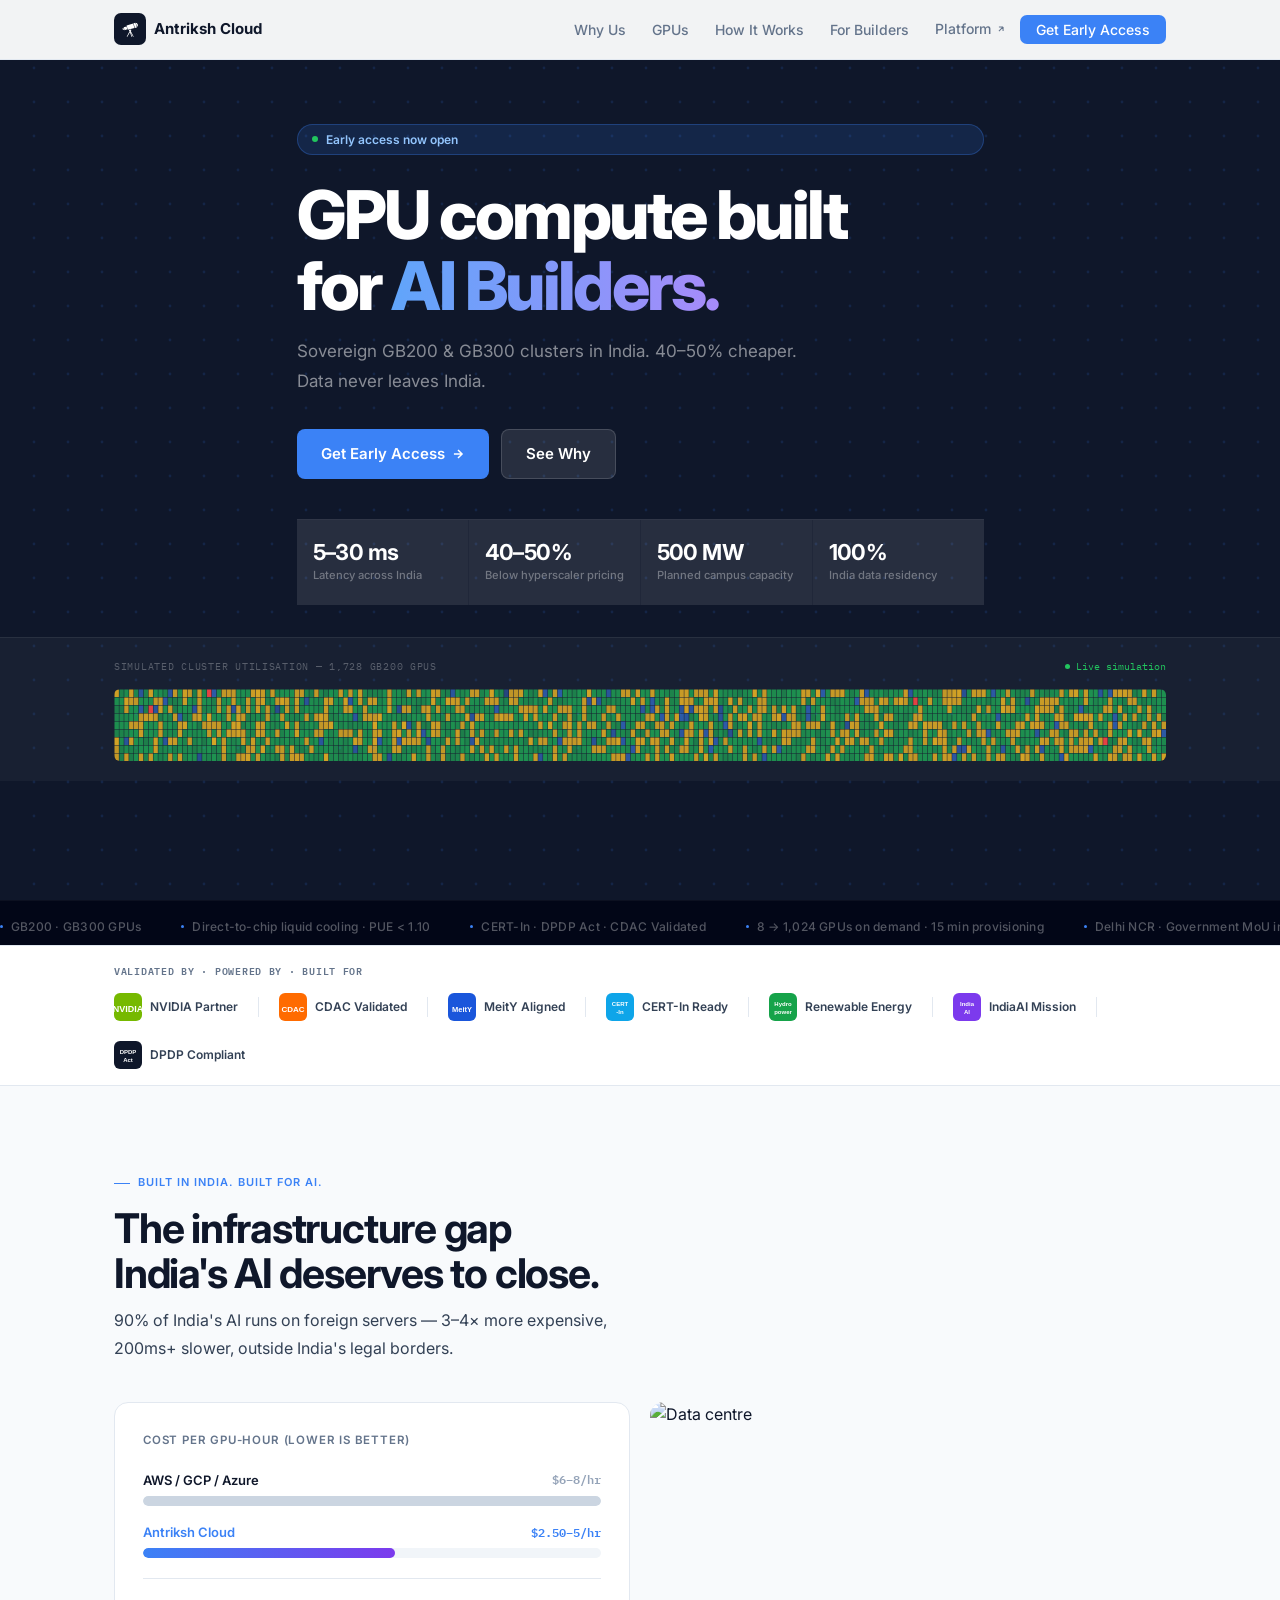
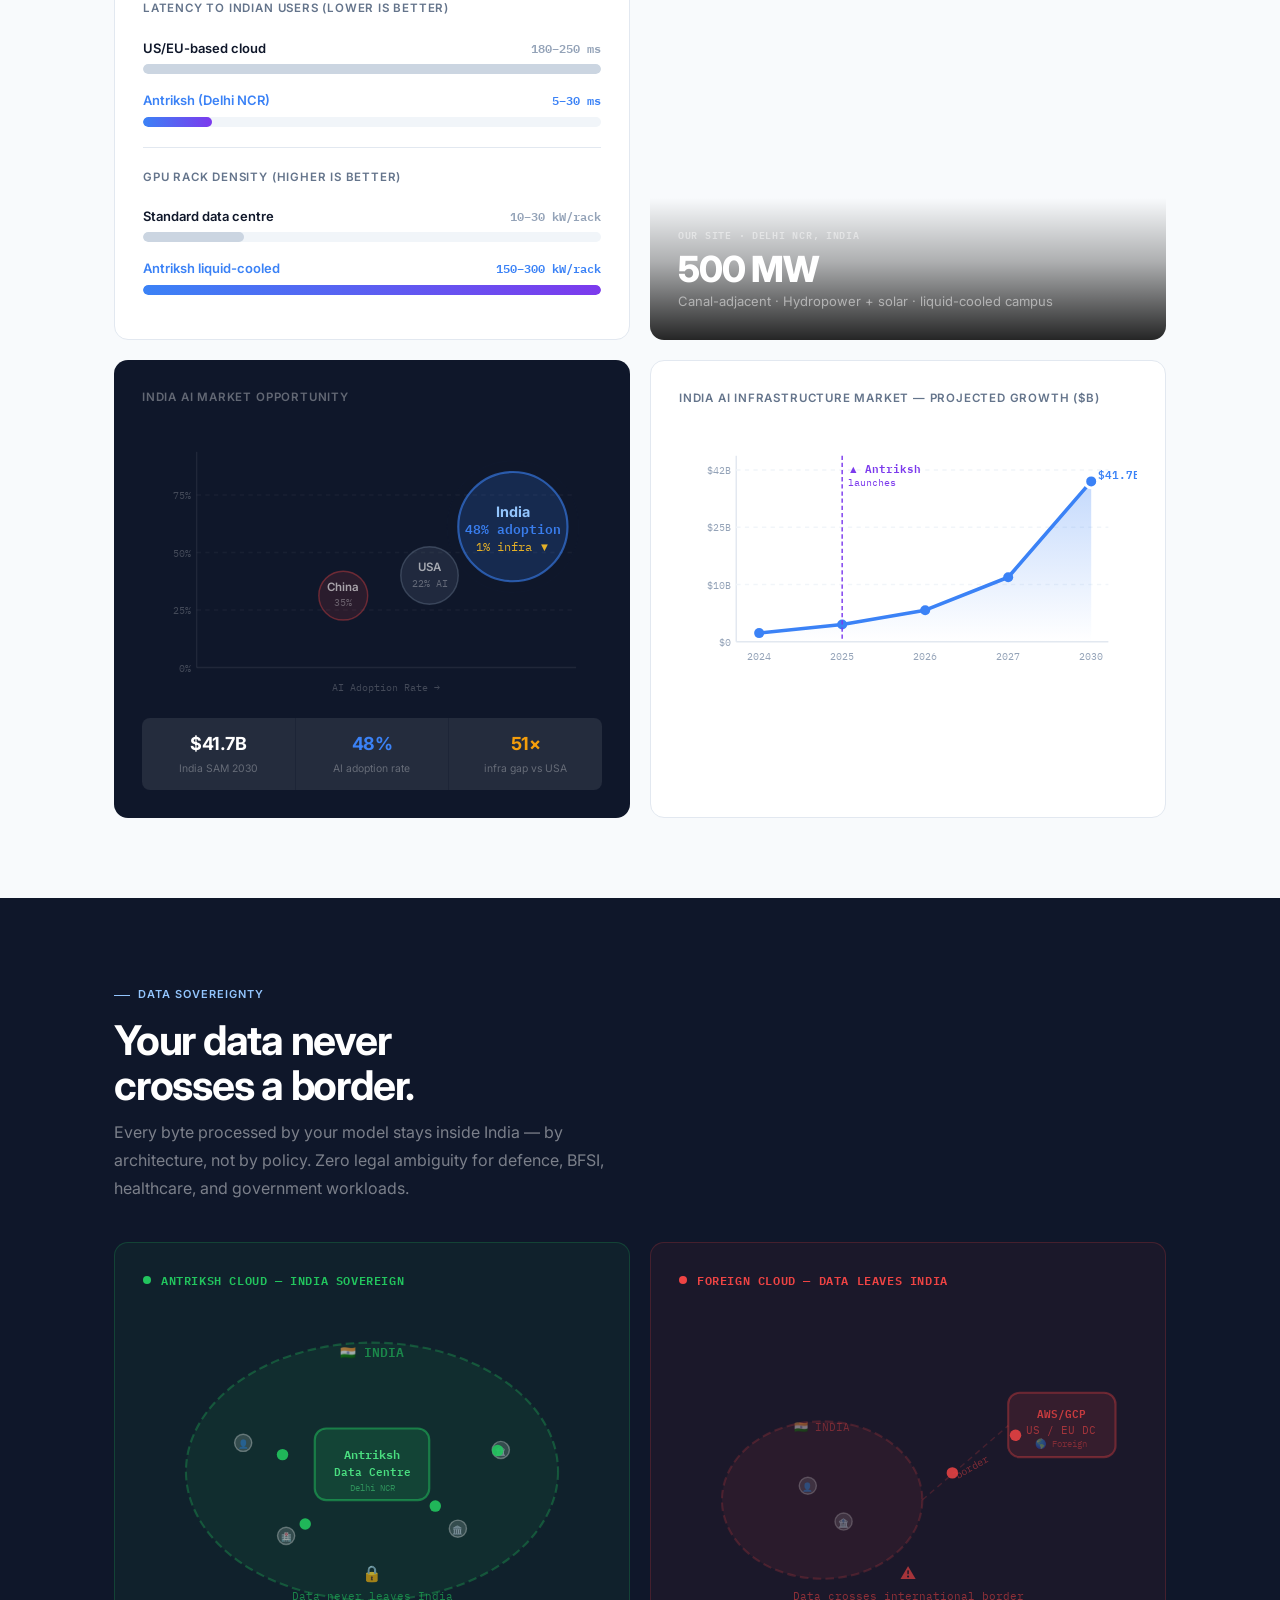
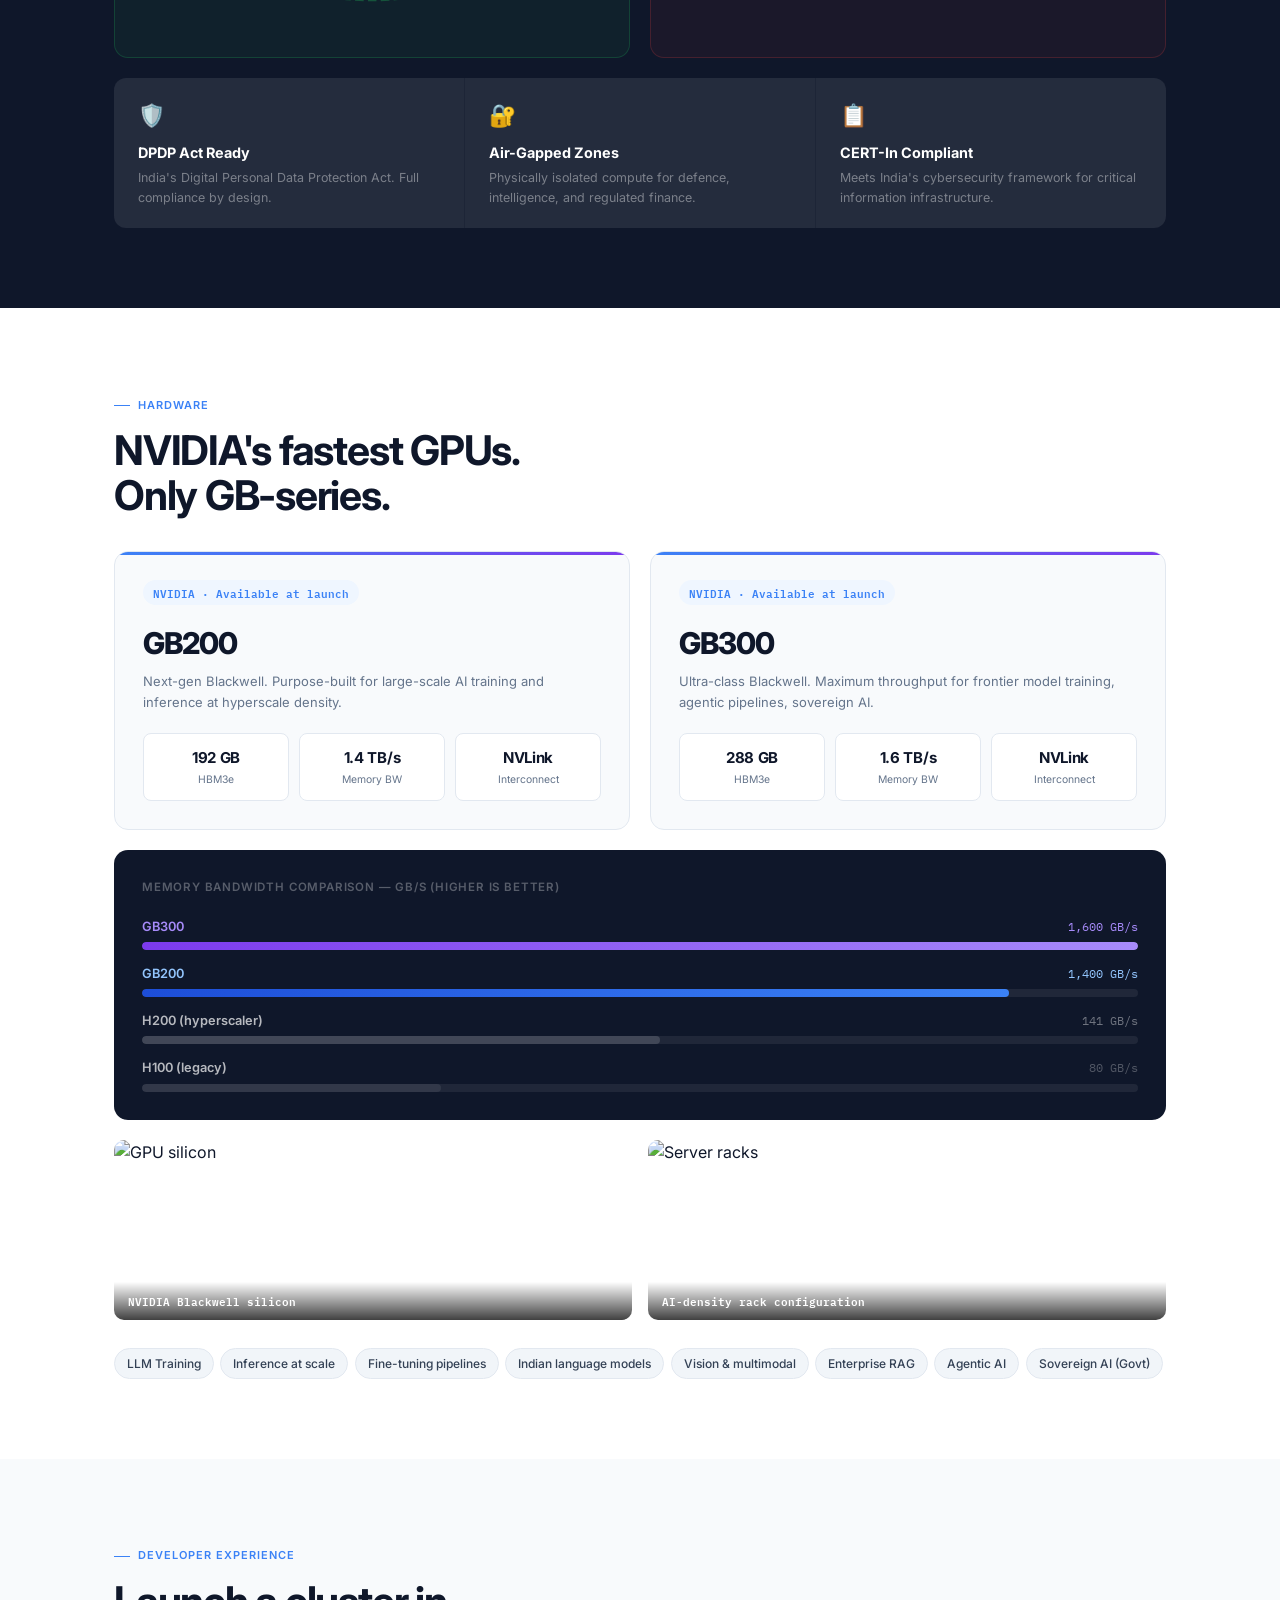
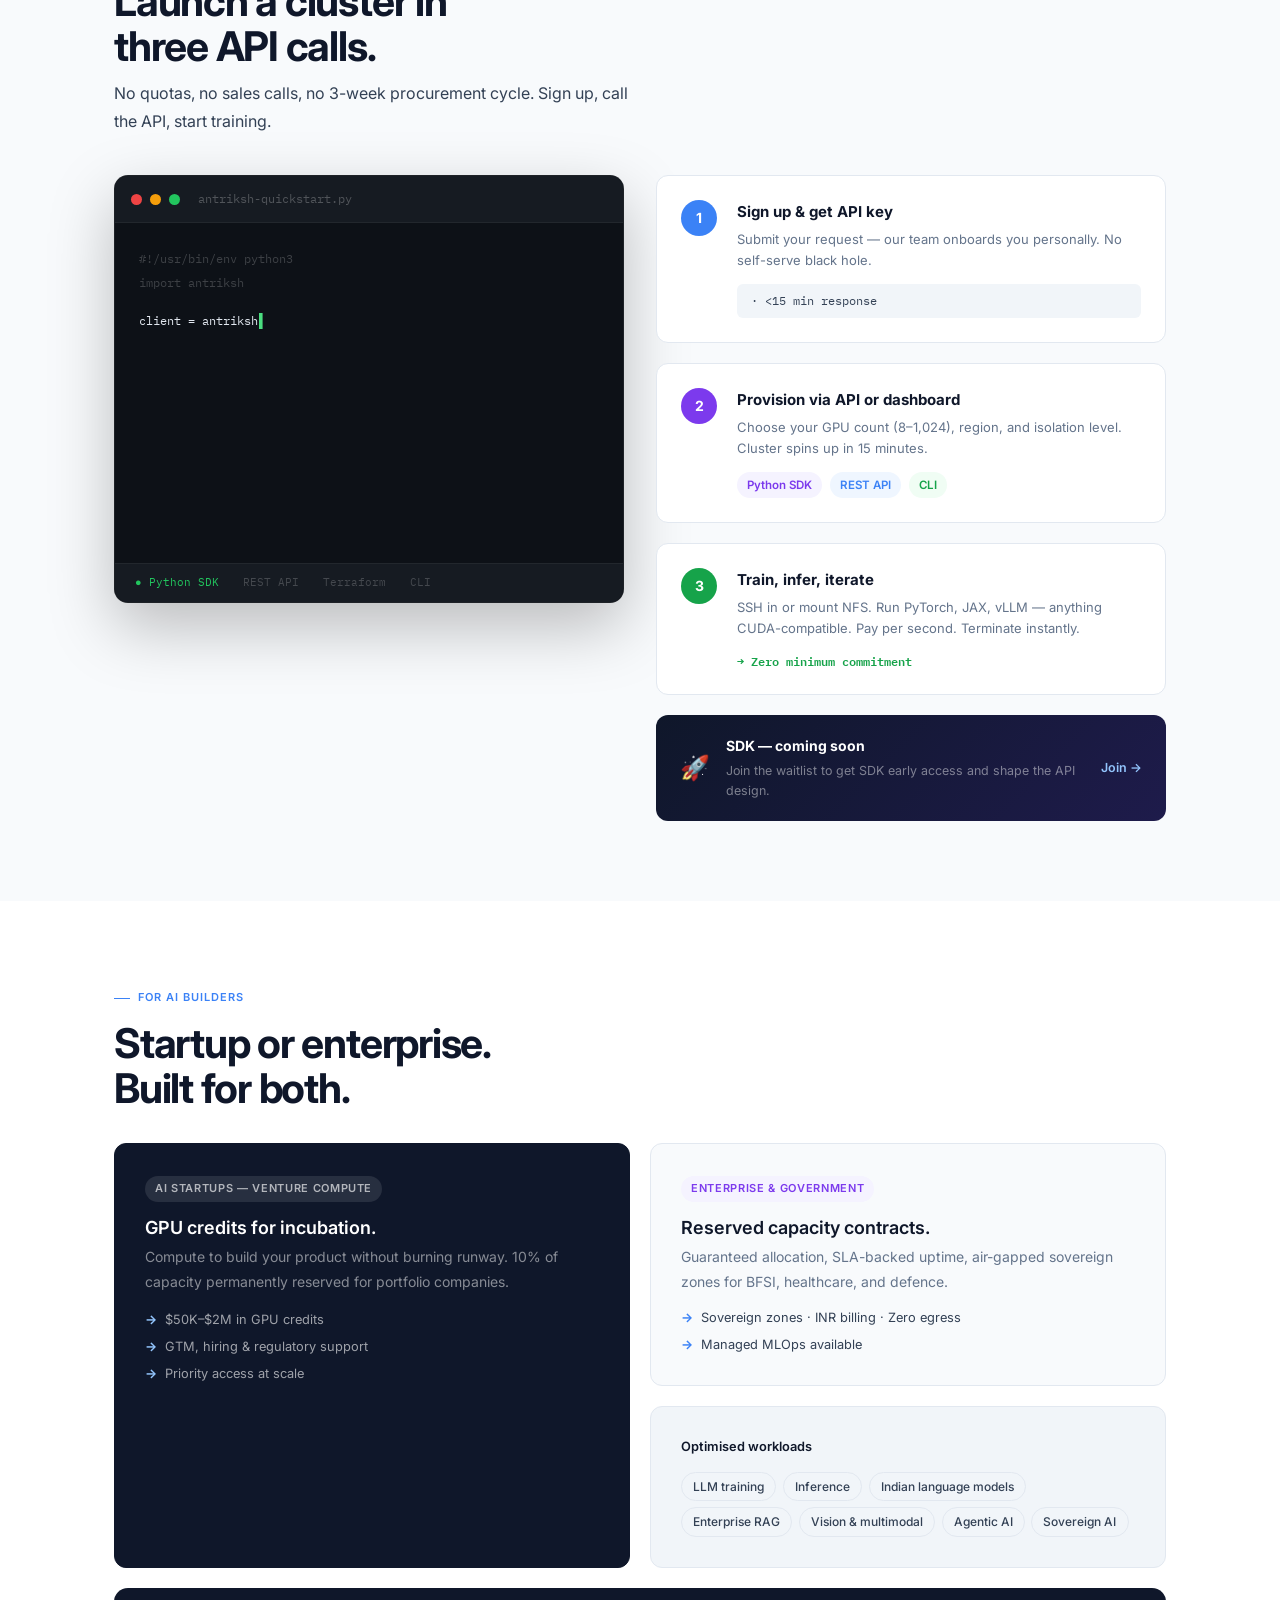
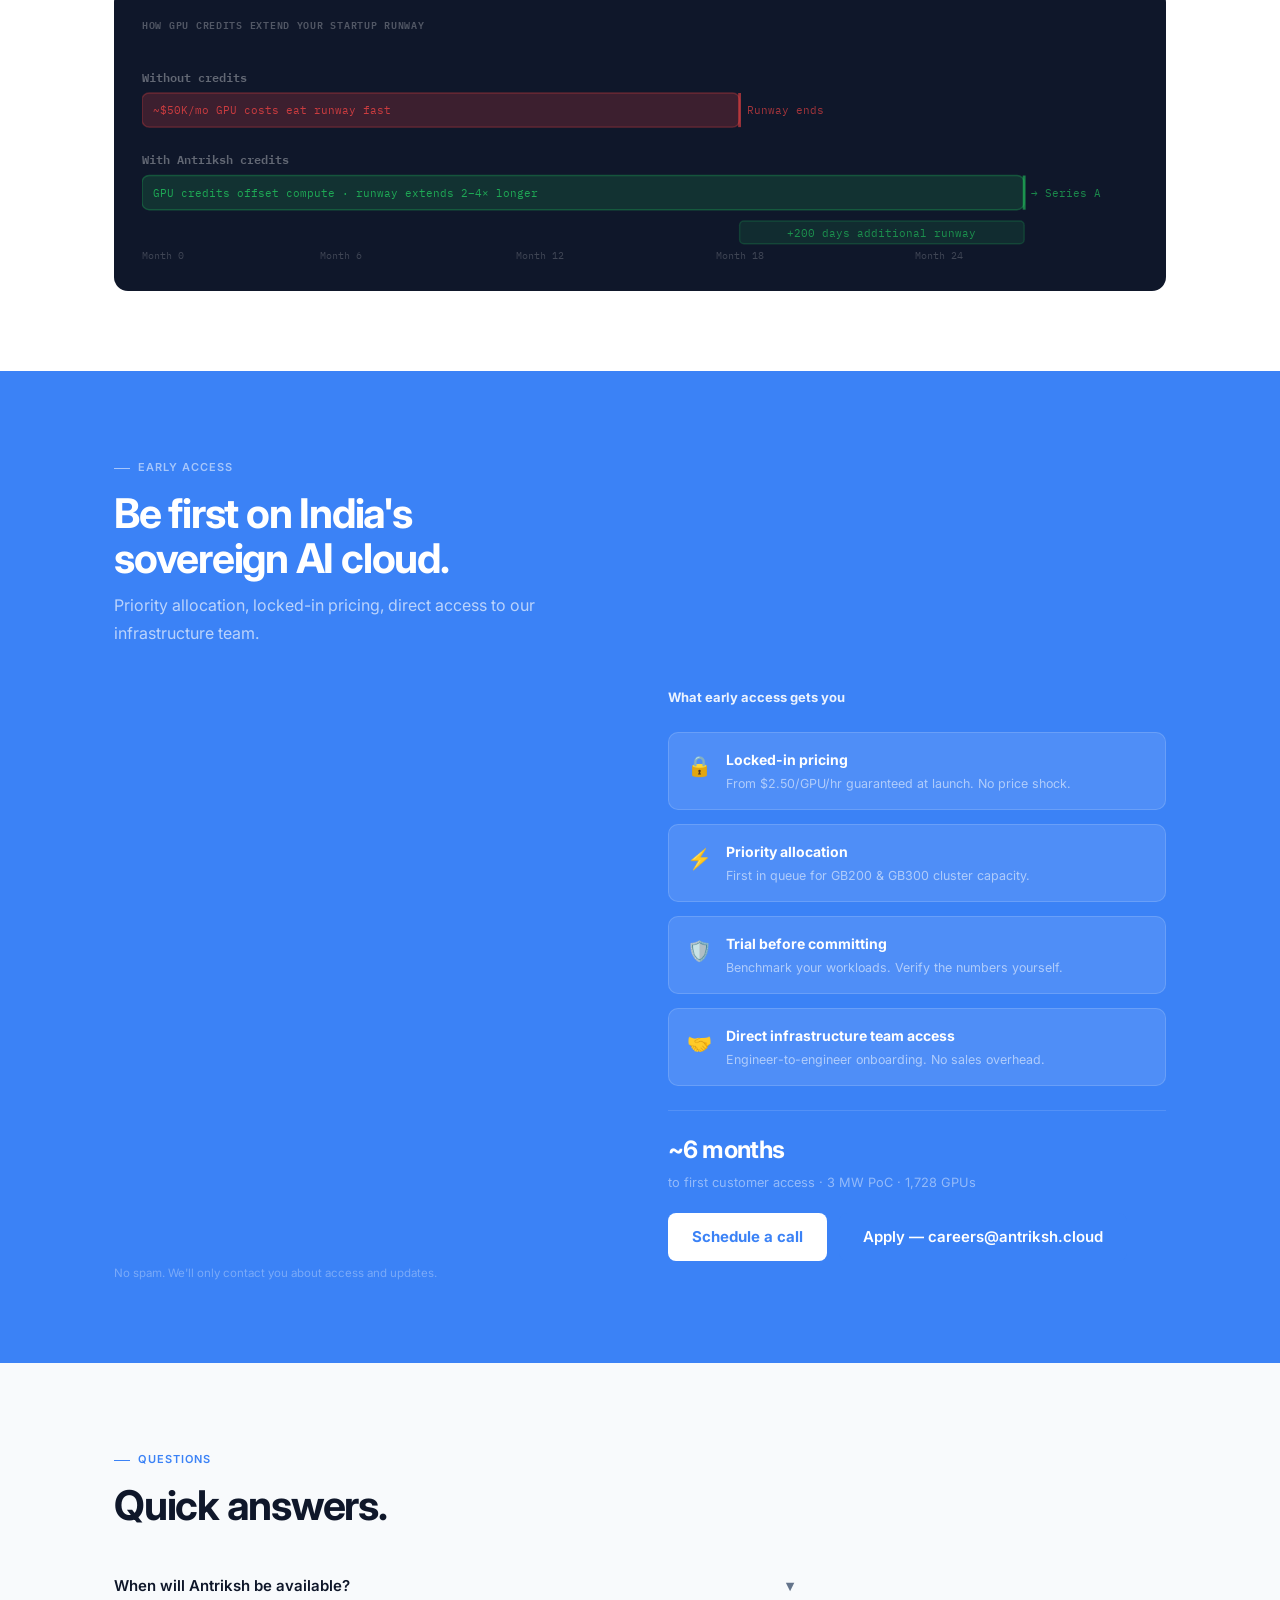
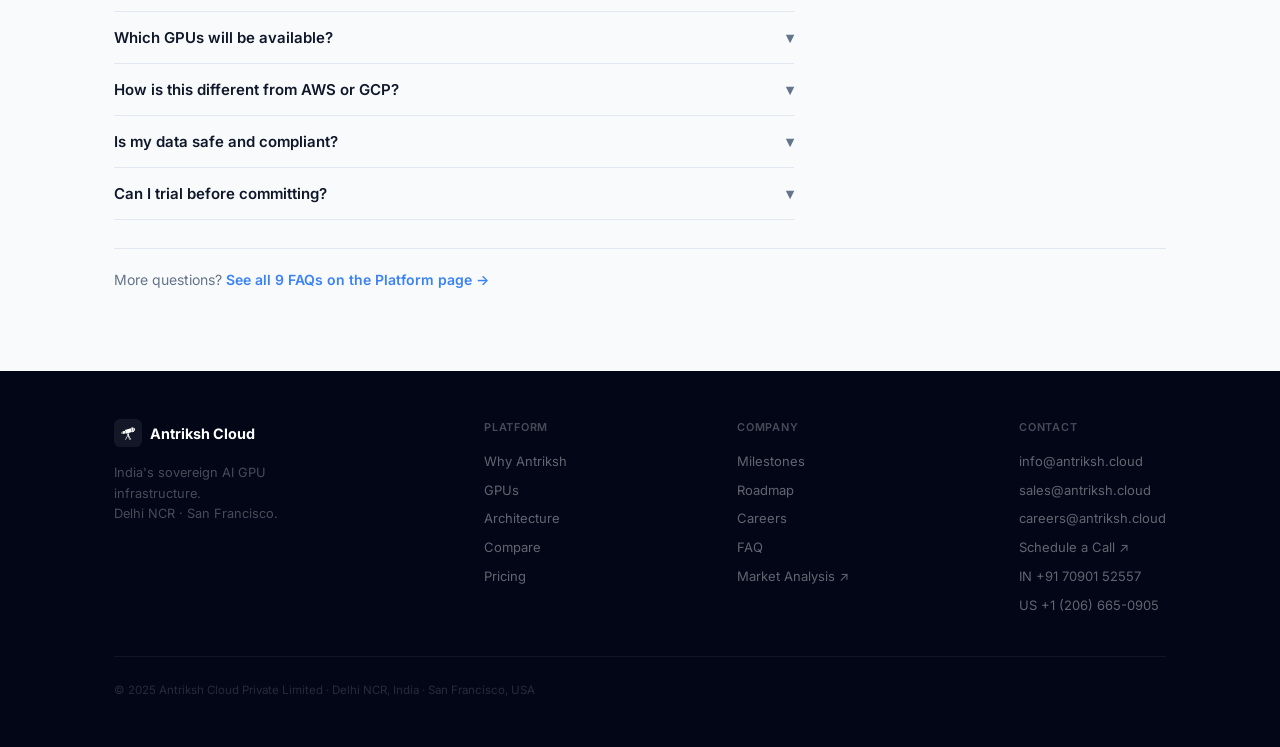
==== Dev/index.html @ 09e865b2 "Add files via upload" ====
<!DOCTYPE html>
<html lang="en">
<head>
  <meta charset="UTF-8">
  <meta name="viewport" content="width=device-width, initial-scale=1.0">
  <meta name="description" content="Sovereign GB200 & GB300 GPU clusters in India. 40–50% cheaper than AWS/GCP. Data never leaves India.">
  <title>Antriksh Cloud — GPU Compute for India's AI Builders</title>
  <link rel="preconnect" href="https://fonts.googleapis.com">
  <link rel="preconnect" href="https://fonts.gstatic.com" crossorigin>
  <link href="https://fonts.googleapis.com/css2?family=Inter:wght@300;400;500;600;700;800&family=IBM+Plex+Mono:wght@400;500;600&display=swap" rel="stylesheet">
  <link rel="stylesheet" href="styles.css">
</head>
<body>
<div id="cursor-glow"></div>
<!-- ══════════════════════════════
     NAV — HOMEPAGE
══════════════════════════════ -->
<nav id="nav">
  <div class="container">
    <a href="index.html" class="nav-logo">
      <div class="nav-mark">
        <svg width="18" height="18" viewBox="56 48 58 48" fill="white">
          <path d="M83.58 78.95v-.57l-1.06.32-1.03-3.41 6.86-2.08 1.03 3.41-1.63.5v2.02l9.28 17.65h-2.33l-7.16-13.33 4.36 13.33h-2.32l-4.76-14.44-8.27 14.44h-2.33L83.58 78.95z"/>
          <path d="M76.58 72.97l-9.23 2.69-2.69-9.29 9.23-2.69 2.69 9.29z"/>
          <path d="M63.96 68.88l1.56 5.4-3.17.93-1.56-5.4 3.17-.93z"/>
          <path d="M110.13 57.83c.96 3.3-.27 6.55-2.74 7.27l-3.45-11.94c2.47-.71 5.24 1.38 6.19 4.67z"/>
          <path d="M102.51 51.5l4.56 15.81-6.26 1.82-4.53-15.81 6.23-1.82z"/>
          <path d="M73.95 60.79l21.43-6.25 4.01 13.99-21.4 6.23-4.04-13.97z"/>
        </svg>
      </div>
      Antriksh Cloud
    </a>
    <ul class="nav-links" id="navLinks">
      <li><a href="#why">Why Us</a></li>
      <li><a href="#gpus">GPUs</a></li>
      <li><a href="#how">How It Works</a></li>
      <li><a href="#venture">For Builders</a></li>
      <li><a href="platform.html" style="display:flex;align-items:center;gap:.3rem">Platform <svg width="10" height="10" fill="none" stroke="currentColor" stroke-width="2.5" viewBox="0 0 24 24"><path d="M7 17L17 7M17 7H7M17 7v10"/></svg></a></li>
      <li><a href="#waitlist" class="nav-cta">Get Early Access</a></li>
    </ul>
    <button class="nav-btn" onclick="document.getElementById('navLinks').classList.toggle('open')" aria-label="Menu">
      <svg width="22" height="22" fill="none" stroke="currentColor" stroke-width="2" viewBox="0 0 24 24">
        <path d="M3 6h18M3 12h18M3 18h18"/>
      </svg>
    </button>
  </div>
</nav>

<!-- ══════════════════════════════
     HERO
══════════════════════════════ -->
<section id="hero">
  <canvas id="hero-canvas"></canvas>
  <div class="container">
    <div class="hero-content">
      <div class="hero-badge fade-up">
        <span class="hero-dot"></span>
        Early access now open
      </div>
      <h1 class="hero-h fade-up stagger-1">
        GPU compute built<br>for <span class="grad-shimmer">AI Builders.</span>
      </h1>
      <p class="hero-sub fade-up stagger-2">
        Sovereign GB200 &amp; GB300 clusters in India. 40–50% cheaper. Data never leaves India.
      </p>
      <div class="hero-actions fade-up stagger-3">
        <a href="#waitlist" class="btn btn-primary btn-magnetic">
          Get Early Access
          <svg width="14" height="14" fill="none" stroke="currentColor" stroke-width="2.5" viewBox="0 0 24 24"><path d="M5 12h14M12 5l7 7-7 7"/></svg>
        </a>
        <a href="#why" class="btn btn-ghost btn-magnetic">See Why</a>
      </div>
      <div class="hero-stats fade-up stagger-4">
        <div class="hstat">
          <div class="hstat-val"><span class="count-num" data-count="30" data-prefix="5–" data-suffix=" ms">5–30 ms</span></div>
          <div class="hstat-lbl">Latency across India</div>
        </div>
        <div class="hstat">
          <div class="hstat-val"><span class="count-num" data-count="50" data-prefix="40–" data-suffix="%">40–50%</span></div>
          <div class="hstat-lbl">Below hyperscaler pricing</div>
        </div>
        <div class="hstat">
          <div class="hstat-val"><span class="count-num" data-count="500" data-suffix=" MW">500 MW</span></div>
          <div class="hstat-lbl">Planned campus capacity</div>
        </div>
        <div class="hstat">
          <div class="hstat-val"><span class="count-num" data-count="100" data-suffix="%">100%</span></div>
          <div class="hstat-lbl">India data residency</div>
        </div>
      </div>
    </div>
  </div>

  <!-- GPU Utilisation Heatmap -->
  <div class="heatmap-wrap">
    <div class="container">
      <div class="hm-hdr">
        <span class="hm-title">Simulated cluster utilisation — 1,728 GB200 GPUs</span>
        <span class="hm-live"><span class="hm-dot"></span>Live simulation</span>
      </div>
      <canvas id="heatmap" height="72"></canvas>
    </div>
  </div>
</section>

<!-- ══════════════════════════════
     TICKER
══════════════════════════════ -->
<div class="ticker">
  <div class="ticker-track">
    <span class="t-item"><span class="t-dot"></span>GB200 · GB300 GPUs</span>
    <span class="t-item"><span class="t-dot"></span>Direct-to-chip liquid cooling · PUE &lt; 1.10</span>
    <span class="t-item"><span class="t-dot"></span>CERT-In · DPDP Act · CDAC Validated</span>
    <span class="t-item"><span class="t-dot"></span>8 → 1,024 GPUs on demand · 15 min provisioning</span>
    <span class="t-item"><span class="t-dot"></span>Delhi NCR · Government MoU in final stages</span>
    <span class="t-item"><span class="t-dot"></span>From $2.50 / GPU / hr · INR billing · Zero egress</span>
    <span class="t-item"><span class="t-dot"></span>500 MW phased build · 288,000 GPUs at scale</span>
    <!-- Duplicate for seamless loop -->
    <span class="t-item"><span class="t-dot"></span>GB200 · GB300 GPUs</span>
    <span class="t-item"><span class="t-dot"></span>Direct-to-chip liquid cooling · PUE &lt; 1.10</span>
    <span class="t-item"><span class="t-dot"></span>CERT-In · DPDP Act · CDAC Validated</span>
    <span class="t-item"><span class="t-dot"></span>8 → 1,024 GPUs on demand · 15 min provisioning</span>
    <span class="t-item"><span class="t-dot"></span>Delhi NCR · Government MoU in final stages</span>
    <span class="t-item"><span class="t-dot"></span>From $2.50 / GPU / hr · INR billing · Zero egress</span>
    <span class="t-item"><span class="t-dot"></span>500 MW phased build · 288,000 GPUs at scale</span>
  </div>
</div>

<!-- ══════════════════════════════
     PARTNER / CREDENTIAL STRIP
══════════════════════════════ -->
<div class="partner-strip">
  <div class="container">
    <div class="ps-label">Validated by · Powered by · Built for</div>
    <div class="ps-logos">
      <div class="ps-logo">
        <svg width="28" height="28" viewBox="0 0 28 28" fill="none"><rect width="28" height="28" rx="6" fill="#76b900"/><text x="14" y="19" fill="white" font-size="9" font-family="Arial" font-weight="900" text-anchor="middle">NVIDIA</text></svg>
        <span>NVIDIA Partner</span>
      </div>
      <div class="ps-sep"></div>
      <div class="ps-logo">
        <svg width="28" height="28" viewBox="0 0 28 28" fill="none"><rect width="28" height="28" rx="6" fill="#FF6B00"/><text x="14" y="19" fill="white" font-size="8" font-family="Arial" font-weight="900" text-anchor="middle">CDAC</text></svg>
        <span>CDAC Validated</span>
      </div>
      <div class="ps-sep"></div>
      <div class="ps-logo">
        <svg width="28" height="28" viewBox="0 0 28 28" fill="none"><rect width="28" height="28" rx="6" fill="#1a56db"/><text x="14" y="19" fill="white" font-size="7.5" font-family="Arial" font-weight="900" text-anchor="middle">MeitY</text></svg>
        <span>MeitY Aligned</span>
      </div>
      <div class="ps-sep"></div>
      <div class="ps-logo">
        <svg width="28" height="28" viewBox="0 0 28 28" fill="none"><rect width="28" height="28" rx="6" fill="#0ea5e9"/><text x="14" y="13" fill="white" font-size="6" font-family="Arial" font-weight="700" text-anchor="middle">CERT</text><text x="14" y="21" fill="white" font-size="6" font-family="Arial" font-weight="700" text-anchor="middle">-In</text></svg>
        <span>CERT-In Ready</span>
      </div>
      <div class="ps-sep"></div>
      <div class="ps-logo">
        <svg width="28" height="28" viewBox="0 0 28 28" fill="none"><rect width="28" height="28" rx="6" fill="#16a34a"/><text x="14" y="13" fill="white" font-size="6" font-family="Arial" font-weight="700" text-anchor="middle">Hydro</text><text x="14" y="21" fill="white" font-size="6" font-family="Arial" font-weight="700" text-anchor="middle">power</text></svg>
        <span>Renewable Energy</span>
      </div>
      <div class="ps-sep"></div>
      <div class="ps-logo">
        <svg width="28" height="28" viewBox="0 0 28 28" fill="none"><rect width="28" height="28" rx="6" fill="#7c3aed"/><text x="14" y="13" fill="white" font-size="6" font-family="Arial" font-weight="700" text-anchor="middle">India</text><text x="14" y="21" fill="white" font-size="6" font-family="Arial" font-weight="700" text-anchor="middle">AI</text></svg>
        <span>IndiaAI Mission</span>
      </div>
      <div class="ps-sep"></div>
      <div class="ps-logo">
        <svg width="28" height="28" viewBox="0 0 28 28" fill="none"><rect width="28" height="28" rx="6" fill="#0f172a"/><text x="14" y="13" fill="white" font-size="6" font-family="Arial" font-weight="700" text-anchor="middle">DPDP</text><text x="14" y="21" fill="white" font-size="6" font-family="Arial" font-weight="700" text-anchor="middle">Act</text></svg>
        <span>DPDP Compliant</span>
      </div>
    </div>
  </div>
</div>

<!-- ══════════════════════════════
     WHY ANTRIKSH
     Infographics: bar chart · photo · bubble chart · line chart
══════════════════════════════ -->
<section id="why">
  <div class="container">
    <div class="lbl fade-up">Built in India. Built for AI.</div>
    <h2 class="fade-up">The infrastructure gap<br>India's AI deserves to close.</h2>
    <p class="fade-up stagger-1" style="max-width:520px;margin-top:.625rem">
      90% of India's AI runs on foreign servers — 3–4× more expensive, 200ms+ slower, outside India's legal borders.
    </p>

    <div class="why-grid">

      <!-- ① Bar chart: Cost / Latency / Density -->
      <div class="chart-card fade-up">
        <div class="chart-title">Cost per GPU-hour (lower is better)</div>
        <div class="bar-row">
          <div class="bar-label">
            <span class="bar-name">AWS / GCP / Azure</span>
            <span class="bar-val" style="color:#94a3b8">$6–8/hr</span>
          </div>
          <div class="bar-track"><div class="bar-fill hyp" data-w="100%"></div></div>
        </div>
        <div class="bar-row">
          <div class="bar-label">
            <span class="bar-name" style="color:var(--blue)">Antriksh Cloud</span>
            <span class="bar-val" style="color:var(--blue)">$2.50–5/hr</span>
          </div>
          <div class="bar-track"><div class="bar-fill ant" data-w="55%"></div></div>
        </div>
        <div class="div"></div>
        <div class="chart-title">Latency to Indian users (lower is better)</div>
        <div class="bar-row">
          <div class="bar-label">
            <span class="bar-name">US/EU-based cloud</span>
            <span class="bar-val" style="color:#94a3b8">180–250 ms</span>
          </div>
          <div class="bar-track"><div class="bar-fill hyp" data-w="100%"></div></div>
        </div>
        <div class="bar-row">
          <div class="bar-label">
            <span class="bar-name" style="color:var(--blue)">Antriksh (Delhi NCR)</span>
            <span class="bar-val" style="color:var(--blue)">5–30 ms</span>
          </div>
          <div class="bar-track"><div class="bar-fill ant" data-w="15%"></div></div>
        </div>
        <div class="div"></div>
        <div class="chart-title">GPU rack density (higher is better)</div>
        <div class="bar-row">
          <div class="bar-label">
            <span class="bar-name">Standard data centre</span>
            <span class="bar-val" style="color:#94a3b8">10–30 kW/rack</span>
          </div>
          <div class="bar-track"><div class="bar-fill hyp" data-w="22%"></div></div>
        </div>
        <div class="bar-row">
          <div class="bar-label">
            <span class="bar-name" style="color:var(--blue)">Antriksh liquid-cooled</span>
            <span class="bar-val" style="color:var(--blue)">150–300 kW/rack</span>
          </div>
          <div class="bar-track"><div class="bar-fill ant" data-w="100%"></div></div>
        </div>
      </div>

      <!-- ② DC photo card -->
      <div class="photo-card fade-up stagger-1">
        <img src="https://images.unsplash.com/photo-1558494949-ef010cbdcc31?w=900&q=80&auto=format&fit=crop" alt="Data centre" loading="lazy">
        <div class="photo-overlay">
          <div class="photo-tag">Our site · Delhi NCR, India</div>
          <div class="photo-bignum">500 MW</div>
          <div class="photo-sub">Canal-adjacent · Hydropower + solar · liquid-cooled campus</div>
        </div>
      </div>

      <!-- ③ Market Opportunity Bubble Chart -->
      <div class="bubble-card fade-up">
        <div class="bubble-title">India AI Market Opportunity</div>
        <svg viewBox="0 0 320 195" xmlns="http://www.w3.org/2000/svg" style="width:100%;display:block">
          <!-- Grid lines -->
          <line x1="38" y1="18"  x2="38"  y2="168" stroke="rgba(255,255,255,.07)" stroke-width="1"/>
          <line x1="38" y1="168" x2="302" y2="168" stroke="rgba(255,255,255,.07)" stroke-width="1"/>
          <line x1="38" y1="128" x2="302" y2="128" stroke="rgba(255,255,255,.04)" stroke-width="1" stroke-dasharray="3 3"/>
          <line x1="38" y1="88"  x2="302" y2="88"  stroke="rgba(255,255,255,.04)" stroke-width="1" stroke-dasharray="3 3"/>
          <line x1="38" y1="48"  x2="302" y2="48"  stroke="rgba(255,255,255,.04)" stroke-width="1" stroke-dasharray="3 3"/>
          <!-- Y labels -->
          <text x="34" y="171" fill="rgba(255,255,255,.22)" font-size="7" font-family="IBM Plex Mono" text-anchor="end">0%</text>
          <text x="34" y="131" fill="rgba(255,255,255,.22)" font-size="7" font-family="IBM Plex Mono" text-anchor="end">25%</text>
          <text x="34" y="91"  fill="rgba(255,255,255,.22)" font-size="7" font-family="IBM Plex Mono" text-anchor="end">50%</text>
          <text x="34" y="51"  fill="rgba(255,255,255,.22)" font-size="7" font-family="IBM Plex Mono" text-anchor="end">75%</text>
          <text x="170" y="184" fill="rgba(255,255,255,.22)" font-size="7" font-family="IBM Plex Mono" text-anchor="middle">AI Adoption Rate →</text>
          <!-- USA bubble -->
          <circle cx="200" cy="104" r="20" fill="rgba(100,116,139,.2)" stroke="rgba(100,116,139,.45)" stroke-width="1"/>
          <text x="200" y="101" fill="rgba(255,255,255,.6)"  font-size="8" font-family="Inter" font-weight="600" text-anchor="middle">USA</text>
          <text x="200" y="112" fill="rgba(255,255,255,.3)"  font-size="7" font-family="IBM Plex Mono" text-anchor="middle">22% AI</text>
          <!-- China bubble -->
          <circle cx="140" cy="118" r="17" fill="rgba(239,68,68,.12)" stroke="rgba(239,68,68,.38)" stroke-width="1"/>
          <text x="140" y="115" fill="rgba(255,255,255,.6)"  font-size="8" font-family="Inter" font-weight="600" text-anchor="middle">China</text>
          <text x="140" y="125" fill="rgba(255,255,255,.3)"  font-size="7" font-family="IBM Plex Mono" text-anchor="middle">35%</text>
          <!-- India bubble — pulsing -->
          <circle cx="258" cy="70" r="38" fill="rgba(59,130,246,.18)" stroke="rgba(59,130,246,.6)" stroke-width="1.5"/>
          <circle cx="258" cy="70" r="38" fill="none" stroke="rgba(59,130,246,.25)" stroke-width="1">
            <animate attributeName="r" values="38;46;38" dur="3s" repeatCount="indefinite"/>
            <animate attributeName="opacity" values="1;0;1" dur="3s" repeatCount="indefinite"/>
          </circle>
          <text x="258" y="63" fill="#93c5fd" font-size="10" font-family="Inter" font-weight="700" text-anchor="middle">India</text>
          <text x="258" y="75" fill="rgba(59,130,246,.95)" font-size="9" font-family="IBM Plex Mono" font-weight="600" text-anchor="middle">48% adoption</text>
          <text x="258" y="87" fill="rgba(251,191,36,.9)"  font-size="8" font-family="IBM Plex Mono" text-anchor="middle">1% infra ▼</text>
        </svg>
        <!-- Stat pills -->
        <div style="display:grid;grid-template-columns:1fr 1fr 1fr;gap:1px;background:rgba(255,255,255,.06);border-radius:8px;overflow:hidden;margin-top:.75rem">
          <div style="padding:.75rem;background:rgba(255,255,255,.03);text-align:center">
            <div style="font-size:1.125rem;font-weight:700;color:#fff;letter-spacing:-0.02em">$41.7B</div>
            <div style="font-size:.65rem;color:rgba(255,255,255,.3);margin-top:.1rem">India SAM 2030</div>
          </div>
          <div style="padding:.75rem;background:rgba(255,255,255,.03);text-align:center">
            <div style="font-size:1.125rem;font-weight:700;color:#3b82f6;letter-spacing:-0.02em">48%</div>
            <div style="font-size:.65rem;color:rgba(255,255,255,.3);margin-top:.1rem">AI adoption rate</div>
          </div>
          <div style="padding:.75rem;background:rgba(255,255,255,.03);text-align:center">
            <div style="font-size:1.125rem;font-weight:700;color:#f59e0b;letter-spacing:-0.02em">51×</div>
            <div style="font-size:.65rem;color:rgba(255,255,255,.3);margin-top:.1rem">infra gap vs USA</div>
          </div>
        </div>
      </div>

      <!-- ④ India AI market growth line chart -->
      <div class="chart-card fade-up stagger-1">
        <div class="chart-title">India AI infrastructure market — projected growth ($B)</div>
        <svg viewBox="0 0 320 180" xmlns="http://www.w3.org/2000/svg" style="width:100%;display:block">
          <defs>
            <linearGradient id="line-area" x1="0%" y1="0%" x2="0%" y2="100%">
              <stop offset="0%"   stop-color="#3b82f6" stop-opacity=".3"/>
              <stop offset="100%" stop-color="#3b82f6" stop-opacity="0"/>
            </linearGradient>
          </defs>
          <line x1="40" y1="20"  x2="40"  y2="150" stroke="#e2e8f0" stroke-width="1"/>
          <line x1="40" y1="150" x2="300" y2="150" stroke="#e2e8f0" stroke-width="1"/>
          <line x1="40" y1="110" x2="300" y2="110" stroke="#f1f5f9" stroke-width="1" stroke-dasharray="3 3"/>
          <line x1="40" y1="70"  x2="300" y2="70"  stroke="#f1f5f9" stroke-width="1" stroke-dasharray="3 3"/>
          <line x1="40" y1="30"  x2="300" y2="30"  stroke="#f1f5f9" stroke-width="1" stroke-dasharray="3 3"/>
          <!-- Y labels -->
          <text x="36" y="153" fill="#94a3b8" font-size="7" font-family="IBM Plex Mono" text-anchor="end">$0</text>
          <text x="36" y="113" fill="#94a3b8" font-size="7" font-family="IBM Plex Mono" text-anchor="end">$10B</text>
          <text x="36" y="73"  fill="#94a3b8" font-size="7" font-family="IBM Plex Mono" text-anchor="end">$25B</text>
          <text x="36" y="33"  fill="#94a3b8" font-size="7" font-family="IBM Plex Mono" text-anchor="end">$42B</text>
          <!-- X labels -->
          <text x="56"  y="163" fill="#94a3b8" font-size="7" font-family="IBM Plex Mono" text-anchor="middle">2024</text>
          <text x="114" y="163" fill="#94a3b8" font-size="7" font-family="IBM Plex Mono" text-anchor="middle">2025</text>
          <text x="172" y="163" fill="#94a3b8" font-size="7" font-family="IBM Plex Mono" text-anchor="middle">2026</text>
          <text x="230" y="163" fill="#94a3b8" font-size="7" font-family="IBM Plex Mono" text-anchor="middle">2027</text>
          <text x="288" y="163" fill="#94a3b8" font-size="7" font-family="IBM Plex Mono" text-anchor="middle">2030</text>
          <!-- Area -->
          <path d="M56,144 L114,138 L172,128 L230,105 L288,38 L288,150 L56,150 Z" fill="url(#line-area)"/>
          <!-- Line -->
          <polyline points="56,144 114,138 172,128 230,105 288,38" fill="none" stroke="#3b82f6" stroke-width="2.5" stroke-linecap="round" stroke-linejoin="round"/>
          <!-- Dots -->
          <circle cx="56"  cy="144" r="3.5" fill="#3b82f6"/>
          <circle cx="114" cy="138" r="3.5" fill="#3b82f6"/>
          <circle cx="172" cy="128" r="3.5" fill="#3b82f6"/>
          <circle cx="230" cy="105" r="3.5" fill="#3b82f6"/>
          <circle cx="288" cy="38"  r="4.5" fill="#3b82f6" stroke="#fff" stroke-width="2"/>
          <text x="293" y="36" fill="#3b82f6" font-size="8" font-family="IBM Plex Mono" font-weight="600">$41.7B</text>
          <!-- Antriksh launch marker -->
          <line x1="114" y1="20"  x2="114" y2="150" stroke="#7c3aed" stroke-width="1" stroke-dasharray="3 2"/>
          <text x="118" y="32" fill="#7c3aed" font-size="7.5" font-family="IBM Plex Mono" font-weight="600">▲ Antriksh</text>
          <text x="118" y="41" fill="#7c3aed" font-size="7"   font-family="IBM Plex Mono">launches</text>
        </svg>
      </div>

    </div>
  </div>
</section>

<!-- ══════════════════════════════
     SOVEREIGN AI EXPLAINER
     Infographic: animated data-flow SVG comparing India-local vs foreign cloud
══════════════════════════════ -->
<section id="sovereign" style="background:var(--ink);padding:5rem 0">
  <div class="container">
    <div class="lbl lbl-dk fade-up">Data Sovereignty</div>
    <h2 style="color:#fff" class="fade-up">Your data never<br>crosses a border.</h2>
    <p style="color:rgba(255,255,255,.45);max-width:520px;margin-top:.625rem" class="fade-up stagger-1">
      Every byte processed by your model stays inside India — by architecture, not by policy. Zero legal ambiguity for defence, BFSI, healthcare, and government workloads.
    </p>

    <!-- Two-up animated comparison -->
    <div style="display:grid;grid-template-columns:1fr 1fr;gap:1.25rem;margin-top:2.5rem" class="fade-up stagger-2">

      <!-- LEFT: Antriksh — data stays in India -->
      <div style="background:rgba(34,197,94,.06);border:1px solid rgba(34,197,94,.2);border-radius:14px;padding:1.75rem;overflow:hidden">
        <div style="display:flex;align-items:center;gap:.625rem;margin-bottom:1.5rem">
          <div style="width:8px;height:8px;border-radius:50%;background:#22c55e"></div>
          <span style="font-size:.75rem;font-weight:600;color:#22c55e;font-family:'IBM Plex Mono',monospace;letter-spacing:.05em;text-transform:uppercase">Antriksh Cloud — India Sovereign</span>
        </div>
        <svg viewBox="0 0 320 220" xmlns="http://www.w3.org/2000/svg" style="width:100%;display:block">
          <!-- India border outline -->
          <ellipse cx="160" cy="110" rx="130" ry="90" fill="rgba(34,197,94,.07)" stroke="rgba(34,197,94,.3)" stroke-width="1.5" stroke-dasharray="6 3"/>
          <text x="160" y="30" fill="rgba(34,197,94,.6)" font-size="9" font-family="IBM Plex Mono" text-anchor="middle" font-weight="600">🇮🇳 INDIA</text>
          <!-- Antriksh DC -->
          <rect x="120" y="80" width="80" height="50" rx="8" fill="rgba(34,197,94,.15)" stroke="rgba(34,197,94,.5)" stroke-width="1.5"/>
          <text x="160" y="101" fill="#4ade80" font-size="8.5" font-family="IBM Plex Mono" text-anchor="middle" font-weight="600">Antriksh</text>
          <text x="160" y="113" fill="#4ade80" font-size="8"   font-family="IBM Plex Mono" text-anchor="middle" font-weight="600">Data Centre</text>
          <text x="160" y="124" fill="rgba(74,222,128,.5)" font-size="6.5" font-family="IBM Plex Mono" text-anchor="middle">Delhi NCR</text>
          <!-- User dots inside India -->
          <circle cx="70"  cy="90"  r="6" fill="rgba(255,255,255,.15)" stroke="rgba(255,255,255,.3)" stroke-width="1"/>
          <text x="70"  y="93"  fill="rgba(255,255,255,.5)" font-size="6" text-anchor="middle">👤</text>
          <circle cx="250" cy="95"  r="6" fill="rgba(255,255,255,.15)" stroke="rgba(255,255,255,.3)" stroke-width="1"/>
          <text x="250" y="98"  fill="rgba(255,255,255,.5)" font-size="6" text-anchor="middle">🏦</text>
          <circle cx="100" cy="155" r="6" fill="rgba(255,255,255,.15)" stroke="rgba(255,255,255,.3)" stroke-width="1"/>
          <text x="100" y="158" fill="rgba(255,255,255,.5)" font-size="6" text-anchor="middle">🏥</text>
          <circle cx="220" cy="150" r="6" fill="rgba(255,255,255,.15)" stroke="rgba(255,255,255,.3)" stroke-width="1"/>
          <text x="220" y="153" fill="rgba(255,255,255,.5)" font-size="6" text-anchor="middle">🏛️</text>
          <!-- Animated packets bouncing inside India -->
          <circle cx="0" cy="0" r="4" fill="#22c55e" opacity=".9">
            <animateMotion dur="2s" repeatCount="indefinite" path="M70,90 L120,105 L70,90"/>
          </circle>
          <circle cx="0" cy="0" r="4" fill="#22c55e" opacity=".9">
            <animateMotion dur="2.3s" repeatCount="indefinite" path="M250,95 L200,105 L250,95"/>
          </circle>
          <circle cx="0" cy="0" r="4" fill="#22c55e" opacity=".9">
            <animateMotion dur="2.1s" repeatCount="indefinite" path="M100,155 L140,130 L100,155"/>
          </circle>
          <circle cx="0" cy="0" r="4" fill="#22c55e" opacity=".9">
            <animateMotion dur="1.9s" repeatCount="indefinite" path="M220,150 L200,130 L220,150"/>
          </circle>
          <!-- Lock icon -->
          <text x="160" y="185" fill="rgba(34,197,94,.7)" font-size="11" text-anchor="middle">🔒</text>
          <text x="160" y="200" fill="rgba(34,197,94,.6)" font-size="7.5" font-family="IBM Plex Mono" text-anchor="middle">Data never leaves India</text>
        </svg>
      </div>

      <!-- RIGHT: Foreign cloud — data leaves India -->
      <div style="background:rgba(239,68,68,.05);border:1px solid rgba(239,68,68,.2);border-radius:14px;padding:1.75rem;overflow:hidden">
        <div style="display:flex;align-items:center;gap:.625rem;margin-bottom:1.5rem">
          <div style="width:8px;height:8px;border-radius:50%;background:#ef4444"></div>
          <span style="font-size:.75rem;font-weight:600;color:#ef4444;font-family:'IBM Plex Mono',monospace;letter-spacing:.05em;text-transform:uppercase">Foreign Cloud — Data Leaves India</span>
        </div>
        <svg viewBox="0 0 320 220" xmlns="http://www.w3.org/2000/svg" style="width:100%;display:block">
          <!-- India -->
          <ellipse cx="100" cy="130" rx="70" ry="55" fill="rgba(239,68,68,.07)" stroke="rgba(239,68,68,.2)" stroke-width="1.5" stroke-dasharray="6 3"/>
          <text x="100" y="82" fill="rgba(239,68,68,.4)" font-size="8" font-family="IBM Plex Mono" text-anchor="middle">🇮🇳 INDIA</text>
          <!-- User -->
          <circle cx="90"  cy="120" r="6" fill="rgba(255,255,255,.1)" stroke="rgba(255,255,255,.2)" stroke-width="1"/>
          <text x="90"  y="123" fill="rgba(255,255,255,.4)" font-size="6" text-anchor="middle">👤</text>
          <circle cx="115" cy="145" r="6" fill="rgba(255,255,255,.1)" stroke="rgba(255,255,255,.2)" stroke-width="1"/>
          <text x="115" y="148" fill="rgba(255,255,255,.4)" font-size="6" text-anchor="middle">🏦</text>
          <!-- Foreign DC in US/EU -->
          <rect x="230" y="55" width="75" height="45" rx="8" fill="rgba(239,68,68,.12)" stroke="rgba(239,68,68,.35)" stroke-width="1.5"/>
          <text x="267" y="73"  fill="rgba(239,68,68,.8)" font-size="8" font-family="IBM Plex Mono" text-anchor="middle" font-weight="600">AWS/GCP</text>
          <text x="267" y="84"  fill="rgba(239,68,68,.6)" font-size="7.5" font-family="IBM Plex Mono" text-anchor="middle">US / EU DC</text>
          <text x="267" y="93"  fill="rgba(239,68,68,.4)" font-size="6.5" font-family="IBM Plex Mono" text-anchor="middle">🌎 Foreign</text>
          <!-- Animated data packets crossing border -->
          <circle cx="0" cy="0" r="4" fill="#ef4444" opacity=".85">
            <animateMotion dur="2.5s" repeatCount="indefinite" path="M90,120 L267,77"/>
          </circle>
          <circle cx="0" cy="0" r="4" fill="#ef4444" opacity=".85">
            <animateMotion dur="2.5s" begin="0.8s" repeatCount="indefinite" path="M115,145 L267,77"/>
          </circle>
          <!-- Dashed crossing line -->
          <line x1="170" y1="130" x2="230" y2="78" stroke="rgba(239,68,68,.2)" stroke-width="1" stroke-dasharray="4 3"/>
          <text x="195" y="115" fill="rgba(239,68,68,.5)" font-size="7" font-family="IBM Plex Mono" transform="rotate(-30 195 115)">border</text>
          <!-- Warning -->
          <text x="160" y="185" fill="rgba(239,68,68,.65)" font-size="11" text-anchor="middle">⚠️</text>
          <text x="160" y="200" fill="rgba(239,68,68,.55)" font-size="7.5" font-family="IBM Plex Mono" text-anchor="middle">Data crosses international border</text>
        </svg>
      </div>
    </div>

    <!-- Three compliance badges -->
    <div style="display:grid;grid-template-columns:repeat(3,1fr);gap:1px;background:rgba(255,255,255,.06);border-radius:12px;overflow:hidden;margin-top:1.25rem" class="fade-up stagger-3">
      <div style="padding:1.25rem 1.5rem;background:rgba(255,255,255,.03)">
        <div style="font-size:1.375rem;margin-bottom:.5rem">🛡️</div>
        <div style="font-weight:700;font-size:.9rem;color:#fff;margin-bottom:.25rem">DPDP Act Ready</div>
        <div style="font-size:.78rem;color:rgba(255,255,255,.4);line-height:1.6">India's Digital Personal Data Protection Act. Full compliance by design.</div>
      </div>
      <div style="padding:1.25rem 1.5rem;background:rgba(255,255,255,.03)">
        <div style="font-size:1.375rem;margin-bottom:.5rem">🔐</div>
        <div style="font-weight:700;font-size:.9rem;color:#fff;margin-bottom:.25rem">Air-Gapped Zones</div>
        <div style="font-size:.78rem;color:rgba(255,255,255,.4);line-height:1.6">Physically isolated compute for defence, intelligence, and regulated finance.</div>
      </div>
      <div style="padding:1.25rem 1.5rem;background:rgba(255,255,255,.03)">
        <div style="font-size:1.375rem;margin-bottom:.5rem">📋</div>
        <div style="font-weight:700;font-size:.9rem;color:#fff;margin-bottom:.25rem">CERT-In Compliant</div>
        <div style="font-size:.78rem;color:rgba(255,255,255,.4);line-height:1.6">Meets India's cybersecurity framework for critical information infrastructure.</div>
      </div>
    </div>
  </div>
</section>

<!-- ══════════════════════════════
     GPUS
     Infographics: spec cards · BW race bars · photo strip
══════════════════════════════ -->
<section id="gpus">
  <div class="container">
    <div class="lbl fade-up">Hardware</div>
    <h2 class="fade-up">NVIDIA's fastest GPUs.<br>Only GB-series.</h2>

    <!-- ⑤ Spec cards -->
    <div class="gpu-grid">
      <div class="gpu-card fade-up">
        <div class="gpu-badge">NVIDIA · Available at launch</div>
        <div class="gpu-name">GB200</div>
        <div class="gpu-desc">Next-gen Blackwell. Purpose-built for large-scale AI training and inference at hyperscale density.</div>
        <div class="gpu-specs">
          <div class="gpu-spec"><div class="gpu-spec-val">192 GB</div><div class="gpu-spec-lbl">HBM3e</div></div>
          <div class="gpu-spec"><div class="gpu-spec-val">1.4 TB/s</div><div class="gpu-spec-lbl">Memory BW</div></div>
          <div class="gpu-spec"><div class="gpu-spec-val">NVLink</div><div class="gpu-spec-lbl">Interconnect</div></div>
        </div>
      </div>
      <div class="gpu-card fade-up stagger-1">
        <div class="gpu-badge">NVIDIA · Available at launch</div>
        <div class="gpu-name">GB300</div>
        <div class="gpu-desc">Ultra-class Blackwell. Maximum throughput for frontier model training, agentic pipelines, sovereign AI.</div>
        <div class="gpu-specs">
          <div class="gpu-spec"><div class="gpu-spec-val">288 GB</div><div class="gpu-spec-lbl">HBM3e</div></div>
          <div class="gpu-spec"><div class="gpu-spec-val">1.6 TB/s</div><div class="gpu-spec-lbl">Memory BW</div></div>
          <div class="gpu-spec"><div class="gpu-spec-val">NVLink</div><div class="gpu-spec-lbl">Interconnect</div></div>
        </div>
      </div>
    </div>

    <!-- ⑥ Memory bandwidth race bars -->
    <div class="bw-race fade-up">
      <div class="bw-title">Memory bandwidth comparison — GB/s (higher is better)</div>
      <div class="bw-row">
        <div class="bw-lbl">
          <span class="bw-name" style="color:#a78bfa">GB300</span>
          <span class="bw-val" style="color:#a78bfa">1,600 GB/s</span>
        </div>
        <div class="bw-track"><div class="bw-fill" data-w="100%" style="background:linear-gradient(90deg,#7c3aed,#a78bfa)"></div></div>
      </div>
      <div class="bw-row">
        <div class="bw-lbl">
          <span class="bw-name" style="color:#93c5fd">GB200</span>
          <span class="bw-val" style="color:#93c5fd">1,400 GB/s</span>
        </div>
        <div class="bw-track"><div class="bw-fill" data-w="87%" style="background:linear-gradient(90deg,#1d4ed8,#3b82f6)"></div></div>
      </div>
      <div class="bw-row">
        <div class="bw-lbl">
          <span class="bw-name">H200 (hyperscaler)</span>
          <span class="bw-val" style="color:rgba(255,255,255,.4)">141 GB/s</span>
        </div>
        <div class="bw-track"><div class="bw-fill" data-w="52%" style="background:rgba(255,255,255,.15)"></div></div>
      </div>
      <div class="bw-row" style="margin-bottom:0">
        <div class="bw-lbl">
          <span class="bw-name">H100 (legacy)</span>
          <span class="bw-val" style="color:rgba(255,255,255,.28)">80 GB/s</span>
        </div>
        <div class="bw-track"><div class="bw-fill" data-w="30%" style="background:rgba(255,255,255,.08)"></div></div>
      </div>
    </div>

    <!-- ⑦ Photo strip -->
    <div class="photo-strip">
      <div class="photo-strip-item fade-up">
        <img src="https://images.unsplash.com/photo-1518770660439-4636190af475?w=800&q=80&auto=format&fit=crop" alt="GPU silicon" loading="lazy">
        <div class="photo-strip-lbl">NVIDIA Blackwell silicon</div>
      </div>
      <div class="photo-strip-item fade-up stagger-1">
        <img src="https://images.unsplash.com/photo-1544197150-b99a580bb7a8?w=800&q=80&auto=format&fit=crop" alt="Server racks" loading="lazy">
        <div class="photo-strip-lbl">AI-density rack configuration</div>
      </div>
    </div>

    <!-- Workload chips -->
    <div class="work-chips fade-up">
      <span class="work-chip">LLM Training</span>
      <span class="work-chip">Inference at scale</span>
      <span class="work-chip">Fine-tuning pipelines</span>
      <span class="work-chip">Indian language models</span>
      <span class="work-chip">Vision &amp; multimodal</span>
      <span class="work-chip">Enterprise RAG</span>
      <span class="work-chip">Agentic AI</span>
      <span class="work-chip">Sovereign AI (Govt)</span>
    </div>
  </div>
</section>

<!-- ══════════════════════════════
     HOW IT WORKS
     Infographic: animated terminal + 3-step flow
══════════════════════════════ -->
<section id="how" style="background:var(--bg-sub);padding:5rem 0">
  <div class="container">
    <div class="lbl fade-up">Developer Experience</div>
    <h2 class="fade-up">Launch a cluster in<br>three API calls.</h2>
    <p class="fade-up stagger-1" style="max-width:520px;margin-top:.625rem">No quotas, no sales calls, no 3-week procurement cycle. Sign up, call the API, start training.</p>

    <div style="display:grid;grid-template-columns:1fr 1fr;gap:2rem;margin-top:2.5rem;align-items:start">

      <!-- Terminal window -->
      <div id="terminal-wrap" class="fade-up" style="background:#0d1117;border-radius:14px;overflow:hidden;border:1px solid rgba(255,255,255,.07);box-shadow:0 24px 64px rgba(0,0,0,.25)">
        <!-- Traffic lights -->
        <div style="display:flex;align-items:center;gap:.5rem;padding:.875rem 1rem;background:#161b22;border-bottom:1px solid rgba(255,255,255,.05)">
          <span style="width:11px;height:11px;border-radius:50%;background:#ef4444;flex-shrink:0"></span>
          <span style="width:11px;height:11px;border-radius:50%;background:#f59e0b;flex-shrink:0"></span>
          <span style="width:11px;height:11px;border-radius:50%;background:#22c55e;flex-shrink:0"></span>
          <span style="margin-left:.625rem;font-size:.72rem;color:rgba(255,255,255,.25);font-family:'IBM Plex Mono',monospace">antriksh-quickstart.py</span>
        </div>
        <!-- Code body -->
        <div style="padding:1.5rem;font-family:'IBM Plex Mono',monospace;font-size:.78rem;line-height:1.9;min-height:340px">
          <div style="color:rgba(255,255,255,.2)">#!/usr/bin/env python3</div>
          <div style="color:rgba(255,255,255,.2)">import antriksh</div>
          <div style="height:.875rem"></div>
          <div class="term-line" data-text="client = antriksh.Client(api_key=&quot;ak_...&quot;)" style="color:#e2e8f0"></div>
          <div style="height:.5rem"></div>
          <div class="term-line" data-text="# Provision 64 × GB200 GPUs" style="color:#6b7280"></div>
          <div class="term-line" data-text="cluster = client.clusters.create(" style="color:#e2e8f0"></div>
          <div class="term-line" data-text="    gpu_type=&quot;GB200&quot;," style="color:#a78bfa"></div>
          <div class="term-line" data-text="    count=64," style="color:#a78bfa"></div>
          <div class="term-line" data-text="    region=&quot;in-north-1&quot;,   # Delhi NCR" style="color:#a78bfa"></div>
          <div class="term-line" data-text="    sovereign=True           # data stays in India" style="color:#4ade80"></div>
          <div class="term-line" data-text=")" style="color:#e2e8f0"></div>
          <div style="height:.5rem"></div>
          <div class="term-line" data-text="print(cluster.status)  # &rarr; RUNNING" style="color:#fbbf24"></div>
          <div class="term-line" data-text="# ✓ Ready in 15 minutes" style="color:#22c55e"></div>
          <div style="height:.5rem"></div>
          <div class="term-line" data-text="# SSH or mount NFS — your choice" style="color:#6b7280"></div>
          <div class="term-line" data-text="cluster.exec(&quot;torchrun train.py --nodes 8&quot;)" style="color:#93c5fd"></div>
        </div>
        <!-- Bottom bar -->
        <div style="padding:.625rem 1.25rem;background:#161b22;border-top:1px solid rgba(255,255,255,.05);display:flex;gap:1.5rem">
          <span style="font-size:.68rem;color:#22c55e;font-family:'IBM Plex Mono',monospace">● Python SDK</span>
          <span style="font-size:.68rem;color:rgba(255,255,255,.2);font-family:'IBM Plex Mono',monospace">REST API</span>
          <span style="font-size:.68rem;color:rgba(255,255,255,.2);font-family:'IBM Plex Mono',monospace">Terraform</span>
          <span style="font-size:.68rem;color:rgba(255,255,255,.2);font-family:'IBM Plex Mono',monospace">CLI</span>
        </div>
      </div>

      <!-- 3-step flow -->
      <div style="display:flex;flex-direction:column;gap:1.25rem" class="fade-up stagger-1">

        <div style="background:var(--bg);border:1px solid var(--border);border-radius:12px;padding:1.5rem;display:flex;gap:1.25rem;align-items:flex-start;transition:box-shadow .2s" onmouseover="this.style.boxShadow='0 8px 24px rgba(0,0,0,.08)'" onmouseout="this.style.boxShadow=''">
          <div style="width:36px;height:36px;border-radius:50%;background:var(--blue);display:flex;align-items:center;justify-content:center;flex-shrink:0;font-weight:700;font-size:.875rem;color:#fff">1</div>
          <div>
            <div style="font-weight:700;font-size:.9375rem;color:var(--ink);margin-bottom:.3rem">Sign up &amp; get API key</div>
            <div style="font-size:.8125rem;color:var(--ink-soft);line-height:1.65">Submit your request — our team onboards you personally. No self-serve black hole.</div>
            <div style="margin-top:.75rem;font-family:'IBM Plex Mono',monospace;font-size:.72rem;background:var(--bg-tint);padding:.5rem .875rem;border-radius:6px;color:var(--ink-mid)"> · &lt;15 min response</div>
          </div>
        </div>

        <div style="background:var(--bg);border:1px solid var(--border);border-radius:12px;padding:1.5rem;display:flex;gap:1.25rem;align-items:flex-start;transition:box-shadow .2s" onmouseover="this.style.boxShadow='0 8px 24px rgba(0,0,0,.08)'" onmouseout="this.style.boxShadow=''">
          <div style="width:36px;height:36px;border-radius:50%;background:var(--purple);display:flex;align-items:center;justify-content:center;flex-shrink:0;font-weight:700;font-size:.875rem;color:#fff">2</div>
          <div>
            <div style="font-weight:700;font-size:.9375rem;color:var(--ink);margin-bottom:.3rem">Provision via API or dashboard</div>
            <div style="font-size:.8125rem;color:var(--ink-soft);line-height:1.65">Choose your GPU count (8–1,024), region, and isolation level. Cluster spins up in 15 minutes.</div>
            <div style="margin-top:.75rem;display:flex;gap:.5rem;flex-wrap:wrap">
              <span style="font-size:.72rem;font-weight:600;padding:.25rem .625rem;background:#f5f3ff;color:var(--purple);border-radius:100px">Python SDK</span>
              <span style="font-size:.72rem;font-weight:600;padding:.25rem .625rem;background:var(--blue-lt);color:var(--blue);border-radius:100px">REST API</span>
              <span style="font-size:.72rem;font-weight:600;padding:.25rem .625rem;background:#f0fdf4;color:var(--green);border-radius:100px">CLI</span>
            </div>
          </div>
        </div>

        <div style="background:var(--bg);border:1px solid var(--border);border-radius:12px;padding:1.5rem;display:flex;gap:1.25rem;align-items:flex-start;transition:box-shadow .2s" onmouseover="this.style.boxShadow='0 8px 24px rgba(0,0,0,.08)'" onmouseout="this.style.boxShadow=''">
          <div style="width:36px;height:36px;border-radius:50%;background:var(--green);display:flex;align-items:center;justify-content:center;flex-shrink:0;font-weight:700;font-size:.875rem;color:#fff">3</div>
          <div>
            <div style="font-weight:700;font-size:.9375rem;color:var(--ink);margin-bottom:.3rem">Train, infer, iterate</div>
            <div style="font-size:.8125rem;color:var(--ink-soft);line-height:1.65">SSH in or mount NFS. Run PyTorch, JAX, vLLM — anything CUDA-compatible. Pay per second. Terminate instantly.</div>
            <div style="margin-top:.75rem;font-family:'IBM Plex Mono',monospace;font-size:.72rem;color:var(--green);font-weight:600">→ Zero minimum commitment</div>
          </div>
        </div>

        <!-- SDK coming soon -->
        <div style="background:linear-gradient(135deg,var(--ink) 0%,#1e1b4b 100%);border-radius:12px;padding:1.25rem 1.5rem;display:flex;align-items:center;gap:1rem">
          <div style="font-size:1.5rem;flex-shrink:0">🚀</div>
          <div>
            <div style="font-weight:700;font-size:.875rem;color:#fff;margin-bottom:.2rem">SDK — coming soon</div>
            <div style="font-size:.78rem;color:rgba(255,255,255,.45)">Join the waitlist to get SDK early access and shape the API design.</div>
          </div>
          <a href="#waitlist" style="margin-left:auto;white-space:nowrap;font-size:.78rem;font-weight:600;color:#93c5fd;flex-shrink:0">Join →</a>
        </div>

      </div>
    </div>
  </div>
</section>

<!-- ══════════════════════════════
     FOR BUILDERS
     Infographics: GPU credits runway chart
══════════════════════════════ -->
<section id="venture">
  <div class="container">
    <div class="lbl fade-up">For AI Builders</div>
    <h2 class="fade-up">Startup or enterprise.<br>Built for both.</h2>
    <div class="vc-grid">
      <div class="vc-card dark fade-up">
        <div class="vc-tag dk">AI Startups — Venture Compute</div>
        <h3>GPU credits for incubation.</h3>
        <p>Compute to build your product without burning runway. 10% of capacity permanently reserved for portfolio companies.</p>
        <ul class="vc-list">
          <li><span class="ar">→</span><span>$50K–$2M in GPU credits</span></li>
          <li><span class="ar">→</span><span>GTM, hiring &amp; regulatory support</span></li>
          <li><span class="ar">→</span><span>Priority access at scale</span></li>
        </ul>
      </div>
      <div style="display:flex;flex-direction:column;gap:1.25rem">
        <div class="vc-card fade-up stagger-1">
          <div class="vc-tag purple">Enterprise &amp; Government</div>
          <h3>Reserved capacity contracts.</h3>
          <p>Guaranteed allocation, SLA-backed uptime, air-gapped sovereign zones for BFSI, healthcare, and defence.</p>
          <ul class="vc-list" style="margin-top:.875rem">
            <li><span class="ar">→</span><span>Sovereign zones · INR billing · Zero egress</span></li>
            <li><span class="ar">→</span><span>Managed MLOps available</span></li>
          </ul>
        </div>
        <div class="vc-card fade-up stagger-2" style="background:var(--bg-tint)">
          <div style="font-size:.8rem;font-weight:600;color:var(--ink);margin-bottom:.625rem">Optimised workloads</div>
          <div class="chips">
            <span class="chip">LLM training</span>
            <span class="chip">Inference</span>
            <span class="chip">Indian language models</span>
            <span class="chip">Enterprise RAG</span>
            <span class="chip">Vision &amp; multimodal</span>
            <span class="chip">Agentic AI</span>
            <span class="chip">Sovereign AI</span>
          </div>
        </div>
      </div>
    </div>

    <!-- ⑱ GPU credits runway infographic -->
    <div class="credits-viz fade-up">
      <div class="credits-viz-title">How GPU credits extend your startup runway</div>
      <svg viewBox="0 0 700 145" xmlns="http://www.w3.org/2000/svg" style="width:100%;display:block">
        <!-- WITHOUT credits -->
        <text x="0" y="18" fill="rgba(255,255,255,.35)" font-size="8.5" font-family="IBM Plex Mono" font-weight="600">Without credits</text>
        <rect x="0" y="26" width="420" height="24" rx="5" fill="rgba(239,68,68,.2)" stroke="rgba(239,68,68,.3)" stroke-width="1"/>
        <text x="8" y="41" fill="rgba(239,68,68,.8)" font-size="7.5" font-family="IBM Plex Mono">~$50K/mo GPU costs eat runway fast</text>
        <line x1="420" y1="26" x2="420" y2="50" stroke="rgba(239,68,68,.6)" stroke-width="2"/>
        <text x="425" y="41" fill="rgba(239,68,68,.65)" font-size="7.5" font-family="IBM Plex Mono">Runway ends</text>
        <!-- WITH credits -->
        <text x="0" y="76" fill="rgba(255,255,255,.35)" font-size="8.5" font-family="IBM Plex Mono" font-weight="600">With Antriksh credits</text>
        <rect x="0" y="84" width="620" height="24" rx="5" fill="rgba(34,197,94,.15)" stroke="rgba(34,197,94,.3)" stroke-width="1"/>
        <text x="8" y="99" fill="rgba(34,197,94,.8)" font-size="7.5" font-family="IBM Plex Mono">GPU credits offset compute · runway extends 2–4× longer</text>
        <line x1="620" y1="84" x2="620" y2="108" stroke="rgba(34,197,94,.6)" stroke-width="2"/>
        <text x="625" y="99" fill="rgba(34,197,94,.65)" font-size="7.5" font-family="IBM Plex Mono">→ Series A</text>
        <!-- Extension annotation -->
        <rect x="420" y="116" width="200" height="16" rx="3" fill="rgba(34,197,94,.12)" stroke="rgba(34,197,94,.2)" stroke-width="1"/>
        <text x="520" y="127" fill="rgba(34,197,94,.65)" font-size="7.5" font-family="IBM Plex Mono" text-anchor="middle">+200 days additional runway</text>
        <!-- Month labels -->
        <text x="0"   y="143" fill="rgba(255,255,255,.2)" font-size="7" font-family="IBM Plex Mono">Month 0</text>
        <text x="140" y="143" fill="rgba(255,255,255,.2)" font-size="7" font-family="IBM Plex Mono" text-anchor="middle">Month 6</text>
        <text x="280" y="143" fill="rgba(255,255,255,.2)" font-size="7" font-family="IBM Plex Mono" text-anchor="middle">Month 12</text>
        <text x="420" y="143" fill="rgba(255,255,255,.2)" font-size="7" font-family="IBM Plex Mono" text-anchor="middle">Month 18</text>
        <text x="560" y="143" fill="rgba(255,255,255,.2)" font-size="7" font-family="IBM Plex Mono" text-anchor="middle">Month 24</text>
      </svg>
    </div>

  </div>
</section>

<!-- ══════════════════════════════
     WAITLIST
══════════════════════════════ -->
<section id="waitlist">
  <div class="container">
    <div class="wl-lbl">Early Access</div>
    <h2>Be first on India's<br>sovereign AI cloud.</h2>
    <p class="wl-sub">Priority allocation, locked-in pricing, direct access to our infrastructure team.</p>
    <div class="wl-layout">
      <!-- Zoho form -->
      <div class="wl-form">
        <iframe
          aria-label="Antriksh Cloud | Early Access Request"
          frameborder="0"
          style="height:560px;width:100%;border:none;"
          src="https://forms.zohopublic.in/antrikshcloud1/form/AntrikshCloudEarlyAccessRequest/formperma/wU2PvY3lX72yfA3Hft-wloC37EMvOoTv5GGJ3U899I0">
        </iframe>
        <p class="wl-note">No spam. We'll only contact you about access and updates.</p>
      </div>
      <!-- Benefits -->
      <div>
        <div style="font-size:.8125rem;font-weight:700;color:rgba(255,255,255,.9);margin-bottom:1rem">What early access gets you</div>
        <div class="wl-benefits">
          <div class="wl-b">
            <div class="wl-b-icon">🔒</div>
            <div><div class="wl-b-title">Locked-in pricing</div><div class="wl-b-desc">From $2.50/GPU/hr guaranteed at launch. No price shock.</div></div>
          </div>
          <div class="wl-b">
            <div class="wl-b-icon">⚡</div>
            <div><div class="wl-b-title">Priority allocation</div><div class="wl-b-desc">First in queue for GB200 &amp; GB300 cluster capacity.</div></div>
          </div>
          <div class="wl-b">
            <div class="wl-b-icon">🛡️</div>
            <div><div class="wl-b-title">Trial before committing</div><div class="wl-b-desc">Benchmark your workloads. Verify the numbers yourself.</div></div>
          </div>
          <div class="wl-b">
            <div class="wl-b-icon">🤝</div>
            <div><div class="wl-b-title">Direct infrastructure team access</div><div class="wl-b-desc">Engineer-to-engineer onboarding. No sales overhead.</div></div>
          </div>
        </div>
        <div class="wl-soon">
          <div class="wl-soon-val">~6 months</div>
          <div class="wl-soon-lbl">to first customer access · 3 MW PoC · 1,728 GPUs</div>
        </div>
        <div class="wl-btns">
          <a href="https://calendly.com/antrikshcloud" target="_blank" class="btn btn-white">Schedule a call</a>
          <a href="mailto:careers@antriksh.cloud" class="btn btn-primary">Apply &mdash; careers@antriksh.cloud</a>
        </div>
      </div>
    </div>
  </div>
</section>

<!-- ══════════════════════════════
     FAQ
══════════════════════════════ -->
<section id="faq" style="background:var(--bg-sub)">
  <div class="container">
    <div class="lbl fade-up">Questions</div>
    <h2 class="fade-up">Quick answers.</h2>
    <div class="faq-list">
      <div class="faq-item">
        <button class="faq-q" onclick="faq(this)">When will Antriksh be available?<span class="faq-ch">&#9662;</span></button>
        <div class="faq-a">3 MW container PoC goes live ~6&#8211;8 months after funding close with 1,728 GB200 GPUs. Early access customers are onboarded first &#8212; join the waitlist to secure your spot.</div>
      </div>
      <div class="faq-item">
        <button class="faq-q" onclick="faq(this)">Which GPUs will be available?<span class="faq-ch">&#9662;</span></button>
        <div class="faq-a">NVIDIA GB200 and GB300 only &#8212; Blackwell-generation hardware from day one. No H100, no legacy chips.</div>
      </div>
      <div class="faq-item">
        <button class="faq-q" onclick="faq(this)">How is this different from AWS or GCP?<span class="faq-ch">&#9662;</span></button>
        <div class="faq-a">40&#8211;50% cheaper, INR billing, zero egress, 15-minute provisioning, and true data sovereignty &#8212; your data never crosses an international border. See the full comparison on the <a href="platform.html#compare" style="color:var(--blue)">Platform page</a>.</div>
      </div>
      <div class="faq-item">
        <button class="faq-q" onclick="faq(this)">Is my data safe and compliant?<span class="faq-ch">&#9662;</span></button>
        <div class="faq-a">By architecture, not by policy. Full DPDP Act compliance, CERT-In standards, air-gapped sovereign zones. Your data never leaves India.</div>
      </div>
      <div class="faq-item">
        <button class="faq-q" onclick="faq(this)">Can I trial before committing?<span class="faq-ch">&#9662;</span></button>
        <div class="faq-a">Yes. Early access customers get a trial allocation to benchmark workloads before signing any contract.</div>
      </div>
    </div>
    <div style="margin-top:1.75rem;padding-top:1.25rem;border-top:1px solid var(--border);font-size:.875rem;color:var(--ink-soft)">
      More questions? <a href="platform.html#faq" style="color:var(--blue);font-weight:600">See all 9 FAQs on the Platform page &rarr;</a>
    </div>
  </div>
</section>

<!-- ══════════════════════════════
     FOOTER
══════════════════════════════ -->
<footer>
  <div class="container">
    <div class="ft-inner">
      <div>
        <div class="ft-logo">
          <div class="ft-mark">
            <svg width="16" height="16" viewBox="56 48 58 48" fill="white">
              <path d="M83.58 78.95v-.57l-1.06.32-1.03-3.41 6.86-2.08 1.03 3.41-1.63.5v2.02l9.28 17.65h-2.33l-7.16-13.33 4.36 13.33h-2.32l-4.76-14.44-8.27 14.44h-2.33L83.58 78.95z"/>
              <path d="M76.58 72.97l-9.23 2.69-2.69-9.29 9.23-2.69 2.69 9.29z"/>
              <path d="M63.96 68.88l1.56 5.4-3.17.93-1.56-5.4 3.17-.93z"/>
              <path d="M110.13 57.83c.96 3.3-.27 6.55-2.74 7.27l-3.45-11.94c2.47-.71 5.24 1.38 6.19 4.67z"/>
              <path d="M102.51 51.5l4.56 15.81-6.26 1.82-4.53-15.81 6.23-1.82z"/>
              <path d="M73.95 60.79l21.43-6.25 4.01 13.99-21.4 6.23-4.04-13.97z"/>
            </svg>
          </div>
          Antriksh Cloud
        </div>
        <p class="ft-tagline">India&#39;s sovereign AI GPU infrastructure.<br>Delhi NCR &middot; San Francisco.</p>
      </div>
      <div class="ft-col">
        <h5>Platform</h5>
        <a href="index.html#why">Why Antriksh</a>
        <a href="index.html#gpus">GPUs</a>
        <a href="platform.html#cluster">Architecture</a>
        <a href="platform.html#compare">Compare</a>
        <a href="platform.html#revenue">Pricing</a>
      </div>
      <div class="ft-col">
        <h5>Company</h5>
        <a href="platform.html#traction">Milestones</a>
        <a href="platform.html#journey">Roadmap</a>
        <a href="platform.html#careers">Careers</a>
        <a href="index.html#faq">FAQ</a>
        <a href="Market analysis/Index.html">Market Analysis &#8599;</a>
      </div>
      <div class="ft-col">
        <h5>Contact</h5>
        <a href="mailto:info@antriksh.cloud">info@antriksh.cloud</a>
        <a href="mailto:sales@antriksh.cloud">sales@antriksh.cloud</a>
        <a href="mailto:careers@antriksh.cloud">careers@antriksh.cloud</a>
        <a href="https://calendly.com/antrikshcloud" target="_blank" rel="noopener">Schedule a Call &#8599;</a>
        <a href="tel:+917090152557">IN +91 70901 52557</a>
        <a href="tel:+12066650905">US +1 (206) 665-0905</a>
      </div>
    </div>
    <div class="ft-copy">
      &copy; 2025 Antriksh Cloud Private Limited &middot; Delhi NCR, India &middot; San Francisco, USA
    </div>
  </div>
</footer>

<!-- Scroll to top -->
<button id="back-top" aria-label="Back to top"
  style="position:fixed;bottom:1.75rem;right:1.75rem;width:44px;height:44px;border-radius:50%;background:var(--ink);color:#fff;border:1px solid rgba(255,255,255,.12);display:flex;align-items:center;justify-content:center;cursor:pointer;z-index:300;opacity:0;transition:opacity .3s,transform .2s;pointer-events:none;font-size:1rem;box-shadow:0 4px 16px rgba(0,0,0,.25)"
  onmouseover="this.style.transform='scale(1.12)'" onmouseout="this.style.transform=''">&#8593;
</button>

<script src="script.js"></script>
</body>
</html>
---- Dev/styles.css ----
/* ─────────────────────────────────────────
   ANTRIKSH CLOUD — styles.css
   ───────────────────────────────────────── */

/* ── TOKENS ── */
:root {
  --blue:     #3b82f6;
  --blue-dk:  #1d4ed8;
  --blue-lt:  #eff6ff;
  --purple:   #7c3aed;
  --green:    #16a34a;
  --amber:    #f59e0b;
  --ink:      #0f172a;
  --ink-mid:  #334155;
  --ink-soft: #64748b;
  --border:   #e2e8f0;
  --bg:       #ffffff;
  --bg-sub:   #f8fafc;
  --bg-tint:  #f1f5f9;
  --grad:     linear-gradient(135deg, #3b82f6, #7c3aed);
}

/* ── RESET ── */
*, *::before, *::after { margin: 0; padding: 0; box-sizing: border-box; }
html { scroll-behavior: smooth; }
body {
  font-family: 'Inter', -apple-system, sans-serif;
  font-size: 16px;
  line-height: 1.6;
  color: var(--ink);
  background: var(--bg);
  overflow-x: hidden;
}
a { color: inherit; text-decoration: none; }
button { cursor: pointer; font-family: inherit; }
p { color: var(--ink-mid); line-height: 1.75; }
h1 { font-size: clamp(2.4rem,5.5vw,4.2rem); font-weight: 800; line-height: 1.06; letter-spacing: -0.038em; }
h2 { font-size: clamp(1.75rem,3.2vw,2.75rem); font-weight: 700; line-height: 1.1;  letter-spacing: -0.03em;  }
h3 { font-size: 1.125rem; font-weight: 600; line-height: 1.3; }
.container { max-width: 1100px; margin: 0 auto; padding: 0 1.5rem; }
section { padding: 5rem 0; }

/* ── UTILITY ── */
.lbl {
  display: inline-flex; align-items: center; gap: .5rem;
  font-size: .6875rem; font-weight: 600; letter-spacing: .09em;
  text-transform: uppercase; color: var(--blue); margin-bottom: .875rem;
}
.lbl::before { content: ''; display: inline-block; width: 16px; height: 1px; background: var(--blue); }
.lbl-dk { color: #93c5fd; }
.lbl-dk::before { background: #93c5fd; }
.mono { font-family: 'IBM Plex Mono', monospace; }
.div  { height: 1px; background: var(--border); margin: 1.25rem 0; }

/* ── BUTTONS ── */
.btn {
  display: inline-flex; align-items: center; gap: .4rem;
  font-size: .9375rem; font-weight: 600; padding: .75rem 1.5rem;
  border-radius: 8px; border: none; transition: all .18s;
  white-space: nowrap; cursor: pointer;
}
.btn-primary  { background: var(--blue); color: #fff; }
.btn-primary:hover  { background: var(--blue-dk); transform: translateY(-1px); box-shadow: 0 4px 14px rgba(59,130,246,.35); }
.btn-outline  { background: transparent; color: var(--ink); border: 1px solid #cbd5e1; }
.btn-outline:hover  { border-color: var(--ink); background: var(--bg-sub); }
.btn-white    { background: #fff; color: var(--blue); font-weight: 700; }
.btn-white:hover    { background: #f0f7ff; }
.btn-ghost    { background: rgba(255,255,255,.1); color: #fff; border: 1px solid rgba(255,255,255,.15); }
.btn-ghost:hover    { background: rgba(255,255,255,.18); }
.btn-magnetic { transition: transform .25s cubic-bezier(.23,1,.32,1); }

/* ── ANIMATIONS ── */
.fade-up {
  opacity: 0; transform: translateY(24px);
  transition: opacity .65s cubic-bezier(.16,1,.3,1), transform .65s cubic-bezier(.16,1,.3,1);
}
.fade-up.visible { opacity: 1; transform: none; }
.scale-in {
  opacity: 0; transform: scale(.93);
  transition: opacity .55s cubic-bezier(.16,1,.3,1), transform .55s cubic-bezier(.16,1,.3,1);
}
.scale-in.visible { opacity: 1; transform: none; }
.stagger-1 { transition-delay: .08s !important; }
.stagger-2 { transition-delay: .16s !important; }
.stagger-3 { transition-delay: .24s !important; }
.stagger-4 { transition-delay: .32s !important; }
.count-num { display: inline-block; }

/* ── CURSOR GLOW ── */
#cursor-glow {
  position: fixed; width: 400px; height: 400px; border-radius: 50%;
  pointer-events: none; z-index: 0;
  background: radial-gradient(circle, rgba(59,130,246,.055) 0%, transparent 70%);
  transform: translate(-50%,-50%); display: none;
}
@media (hover: hover) { #cursor-glow { display: block; } }

/* ─────────────────────────────────────────
   NAV
   ───────────────────────────────────────── */
#nav {
  position: fixed; top: 0; left: 0; right: 0; z-index: 200;
  height: 60px; background: rgba(255,255,255,.95);
  backdrop-filter: blur(14px); border-bottom: 1px solid var(--border);
  display: flex; align-items: center;
  transition: transform .35s cubic-bezier(.16,1,.3,1), box-shadow .2s;
}
#nav.hidden  { transform: translateY(-100%); }
#nav.scrolled{ box-shadow: 0 1px 20px rgba(0,0,0,.08); }
#nav .container { display: flex; align-items: center; justify-content: space-between; width: 100%; }
.nav-logo { display: flex; align-items: center; gap: .5rem; font-weight: 700; font-size: .9375rem; color: var(--ink); }
.nav-mark { width: 32px; height: 32px; background: var(--ink); border-radius: 7px; display: flex; align-items: center; justify-content: center; flex-shrink: 0; }
.nav-links { display: flex; align-items: center; gap: .125rem; list-style: none; }
.nav-links a { font-size: .875rem; font-weight: 500; color: var(--ink-soft); padding: .375rem .75rem; border-radius: 6px; transition: color .15s, background .15s; }
.nav-links a:hover { color: var(--ink); background: var(--bg-sub); }
.nav-cta { background: var(--blue) !important; color: #fff !important; padding: .375rem 1rem !important; border-radius: 7px !important; }
.nav-cta:hover { background: var(--blue-dk) !important; }
.nav-btn { display: none; background: none; border: none; color: var(--ink); }
@media (max-width: 760px) {
  .nav-links { display: none; }
  .nav-btn   { display: flex; }
  .nav-links.open {
    display: flex; flex-direction: column; position: absolute;
    top: 60px; left: 0; right: 0; background: #fff;
    border-bottom: 1px solid var(--border); padding: .75rem 1rem; gap: 0;
  }
  .nav-links.open a { padding: .625rem .75rem; }
}

/* ─────────────────────────────────────────
   HERO
   ───────────────────────────────────────── */
#hero {
  padding-top: 60px; background: var(--ink);
  overflow: hidden; position: relative;
  min-height: 100vh; display: flex; flex-direction: column;
}
#hero-canvas { position: absolute; inset: 0; pointer-events: none; }
.hero-content {
  position: relative; z-index: 1; flex: 1;
  display: flex; flex-direction: column; justify-content: center;
  padding: 4rem 0 2rem;
}
.hero-badge {
  display: inline-flex; align-items: center; gap: .5rem;
  background: rgba(59,130,246,.15); border: 1px solid rgba(59,130,246,.3);
  color: #93c5fd; font-size: .75rem; font-weight: 600;
  padding: .3rem .875rem; border-radius: 100px; margin-bottom: 1.5rem;
}
.hero-dot { width: 6px; height: 6px; border-radius: 50%; background: #22c55e; animation: pdot 1.8s infinite; }
@keyframes pdot { 0%,100% { opacity:1; transform:scale(1); } 50% { opacity:.4; transform:scale(1.6); } }
.hero-h { color: #fff; margin-bottom: 1rem; }
.grad-shimmer {
  background: linear-gradient(90deg, #60a5fa, #a78bfa, #60a5fa);
  background-size: 200% auto;
  -webkit-background-clip: text; -webkit-text-fill-color: transparent;
  background-clip: text; animation: shimmer 4s linear infinite;
}
@keyframes shimmer { to { background-position: 200% center; } }
.hero-sub { font-size: 1.0625rem; color: rgba(255,255,255,.5); margin-bottom: 2rem; max-width: 500px; }
.hero-actions { display: flex; flex-wrap: wrap; gap: .75rem; margin-bottom: 2.5rem; }
.hero-stats {
  display: grid; grid-template-columns: repeat(4,1fr);
  gap: 1px; background: rgba(255,255,255,.07);
  border-top: 1px solid rgba(255,255,255,.07);
}
.hstat { padding: 1.25rem 1rem; background: rgba(255,255,255,.03); transition: background .15s; }
.hstat:hover { background: rgba(255,255,255,.06); }
.hstat-val { font-size: 1.375rem; font-weight: 700; color: #fff; letter-spacing: -0.025em; line-height: 1.1; margin-bottom: .2rem; }
.hstat-lbl { font-size: .7rem; color: rgba(255,255,255,.35); font-weight: 500; }
@media (max-width: 600px) { .hero-stats { grid-template-columns: 1fr 1fr; } }

/* GPU Heatmap */
.heatmap-wrap { background: rgba(255,255,255,.04); border-top: 1px solid rgba(255,255,255,.07); padding: 1.25rem 1.5rem; }
.hm-hdr { display: flex; justify-content: space-between; align-items: center; margin-bottom: .875rem; }
.hm-title { font-size: .65rem; font-family: 'IBM Plex Mono',monospace; color: rgba(255,255,255,.28); letter-spacing: .07em; text-transform: uppercase; }
.hm-live { display: flex; align-items: center; gap: .35rem; font-size: .65rem; font-family: 'IBM Plex Mono',monospace; color: #22c55e; }
.hm-dot { width: 5px; height: 5px; border-radius: 50%; background: #22c55e; animation: pdot 1.2s infinite; }
#heatmap { display: block; width: 100%; border-radius: 6px; height: 72px; }

/* ─────────────────────────────────────────
   TICKER
   ───────────────────────────────────────── */
.ticker { background: #020617; padding: 9px 0; overflow: hidden; white-space: nowrap; border-top: 1px solid rgba(255,255,255,.04); }
.ticker-track { display: inline-flex; gap: 2.5rem; animation: tick 45s linear infinite; }
.ticker:hover .ticker-track { animation-play-state: paused; }
.t-item { display: inline-flex; align-items: center; gap: .5rem; font-size: .75rem; font-weight: 500; color: rgba(255,255,255,.32); letter-spacing: .02em; }
.t-dot { width: 3px; height: 3px; border-radius: 50%; background: var(--blue); flex-shrink: 0; }
@keyframes tick { from { transform: translateX(0); } to { transform: translateX(-50%); } }

/* ─────────────────────────────────────────
   SHARED: PHOTO CARDS
   ───────────────────────────────────────── */
.photo-card { border-radius: 14px; overflow: hidden; position: relative; min-height: 380px; display: flex; flex-direction: column; justify-content: flex-end; }
.photo-card img { position: absolute; inset: 0; width: 100%; height: 100%; object-fit: cover; }
.photo-overlay { position: relative; z-index: 1; padding: 1.75rem; background: linear-gradient(to top, rgba(0,0,0,.85) 0%, rgba(0,0,0,.3) 55%, transparent 100%); }
.photo-tag { font-size: .65rem; font-weight: 600; letter-spacing: .07em; text-transform: uppercase; color: rgba(255,255,255,.45); margin-bottom: .5rem; font-family: 'IBM Plex Mono',monospace; }
.photo-bignum { font-size: 2.25rem; font-weight: 800; color: #fff; letter-spacing: -0.03em; line-height: 1; margin-bottom: .25rem; }
.photo-sub { font-size: .8125rem; color: rgba(255,255,255,.5); }

/* ─────────────────────────────────────────
   WHY ANTRIKSH
   ───────────────────────────────────────── */
#why { background: var(--bg-sub); }
.why-grid { display: grid; grid-template-columns: 1fr 1fr; gap: 1.25rem; margin-top: 2.5rem; }
@media (max-width: 800px) { .why-grid { grid-template-columns: 1fr; } }
.chart-card { background: var(--bg); border: 1px solid var(--border); border-radius: 14px; padding: 1.75rem; overflow: hidden; }
.chart-title { font-size: .72rem; font-weight: 600; letter-spacing: .07em; text-transform: uppercase; color: var(--ink-soft); margin-bottom: 1.25rem; }
.bar-row { margin-bottom: 1rem; }
.bar-label { display: flex; justify-content: space-between; align-items: center; margin-bottom: .35rem; }
.bar-name { font-size: .8125rem; font-weight: 600; color: var(--ink); }
.bar-val  { font-family: 'IBM Plex Mono',monospace; font-size: .75rem; font-weight: 600; }
.bar-track { height: 10px; background: var(--bg-tint); border-radius: 100px; overflow: hidden; }
.bar-fill  { height: 100%; border-radius: 100px; transition: width 1.3s cubic-bezier(.16,1,.3,1); width: 0; }
.bar-fill.ant { background: linear-gradient(90deg, var(--blue), var(--purple)); }
.bar-fill.hyp { background: #cbd5e1; }
.bubble-card { background: var(--ink); border-radius: 14px; padding: 1.75rem; overflow: hidden; }
.bubble-title { font-size: .72rem; font-weight: 600; letter-spacing: .07em; text-transform: uppercase; color: rgba(255,255,255,.35); margin-bottom: 1.25rem; }

/* ─────────────────────────────────────────
   GPUS
   ───────────────────────────────────────── */
#gpus { background: var(--bg); }
.gpu-grid { display: grid; grid-template-columns: 1fr 1fr; gap: 1.25rem; margin-top: 2rem; }
@media (max-width: 680px) { .gpu-grid { grid-template-columns: 1fr; } }
.gpu-card { border: 1px solid var(--border); border-radius: 14px; padding: 1.75rem; background: var(--bg-sub); position: relative; overflow: hidden; }
.gpu-card::before { content: ''; position: absolute; top: 0; left: 0; right: 0; height: 3px; background: var(--grad); }
.gpu-badge { display: inline-flex; align-items: center; gap: .375rem; font-family: 'IBM Plex Mono',monospace; font-size: .7rem; font-weight: 600; color: var(--blue); background: var(--blue-lt); padding: .25rem .625rem; border-radius: 100px; margin-bottom: .875rem; }
.gpu-name { font-size: 1.875rem; font-weight: 800; color: var(--ink); letter-spacing: -0.03em; margin-bottom: .25rem; }
.gpu-desc { font-size: .8125rem; color: var(--ink-soft); margin-bottom: 1.25rem; }
.gpu-specs { display: grid; grid-template-columns: repeat(3,1fr); gap: .625rem; }
.gpu-spec { background: var(--bg); border: 1px solid var(--border); border-radius: 8px; padding: .75rem; text-align: center; }
.gpu-spec-val { font-size: .9375rem; font-weight: 700; color: var(--ink); letter-spacing: -0.02em; margin-bottom: .1rem; }
.gpu-spec-lbl { font-size: .65rem; color: var(--ink-soft); }
/* BW race */
.bw-race  { background: var(--ink); border-radius: 14px; padding: 1.75rem; margin-top: 1.25rem; }
.bw-title { font-size: .72rem; font-weight: 600; letter-spacing: .07em; text-transform: uppercase; color: rgba(255,255,255,.3); margin-bottom: 1.25rem; }
.bw-row { margin-bottom: .875rem; }
.bw-lbl { display: flex; justify-content: space-between; margin-bottom: .3rem; }
.bw-name { font-size: .8rem; font-weight: 600; color: rgba(255,255,255,.7); }
.bw-val  { font-family: 'IBM Plex Mono',monospace; font-size: .75rem; }
.bw-track { height: 8px; background: rgba(255,255,255,.07); border-radius: 100px; overflow: hidden; }
.bw-fill  { height: 100%; border-radius: 100px; transition: width 1.4s cubic-bezier(.16,1,.3,1); width: 0; }
/* Photo strip */
.photo-strip { display: grid; grid-template-columns: 1fr 1fr; gap: 1rem; margin-top: 1.25rem; }
@media (max-width: 680px) { .photo-strip { grid-template-columns: 1fr; } }
.photo-strip-item { border-radius: 10px; overflow: hidden; position: relative; }
.photo-strip-item img { width: 100%; height: 180px; object-fit: cover; display: block; }
.photo-strip-lbl { position: absolute; bottom: 0; left: 0; right: 0; background: linear-gradient(to top,rgba(0,0,0,.75),transparent); padding: .625rem .875rem; font-size: .7rem; font-weight: 600; color: #fff; font-family: 'IBM Plex Mono',monospace; }
/* Workload chips */
.work-chips { display: flex; flex-wrap: wrap; gap: .4rem; margin-top: 1.75rem; }
.work-chip { font-size: .75rem; font-weight: 500; padding: .3rem .75rem; border-radius: 100px; background: var(--bg-tint); border: 1px solid var(--border); color: var(--ink-mid); }

/* ─────────────────────────────────────────
   EFFICIENCY
   ───────────────────────────────────────── */
#efficiency { background: var(--bg-sub); }
.eff-grid { display: grid; grid-template-columns: 1fr 1fr; gap: 1.25rem; margin-top: 2.5rem; }
@media (max-width: 760px) { .eff-grid { grid-template-columns: 1fr; } }
/* PUE */
.pue-card  { background: var(--bg); border: 1px solid var(--border); border-radius: 14px; padding: 1.75rem; }
.pue-title { font-size: .72rem; font-weight: 600; letter-spacing: .07em; text-transform: uppercase; color: var(--ink-soft); margin-bottom: 1.25rem; }
.pue-row  { display: flex; align-items: center; gap: 1rem; padding: .875rem; border-radius: 10px; margin-bottom: .625rem; border: 1px solid var(--border); }
.pue-info { flex: 1; }
.pue-name { font-size: .8rem; font-weight: 600; color: var(--ink); margin-bottom: .15rem; }
.pue-num  { font-size: 1.25rem; font-weight: 700; letter-spacing: -0.02em; line-height: 1; }
.pue-sub  { font-size: .68rem; color: var(--ink-soft); margin-top: .1rem; }
.pue-badge { font-size: .6rem; font-weight: 700; letter-spacing: .06em; text-transform: uppercase; padding: .2rem .5rem; border-radius: 100px; display: inline-block; margin-top: .3rem; }
.pb-best  { background: #dcfce7; color: #16a34a; }
.pb-avg   { background: #fef9c3; color: #a16207; }
.pb-bad   { background: #fee2e2; color: #dc2626; }
.pue-insight { background: var(--blue-lt); border: 1px solid #bfdbfe; border-radius: 8px; padding: .75rem 1rem; margin-top: .875rem; font-size: .8rem; color: var(--blue-dk); line-height: 1.6; }
/* Cooling card */
.cooling-card  { background: var(--ink); border-radius: 14px; padding: 1.75rem; overflow: hidden; }
.cooling-title { font-size: .72rem; font-weight: 600; letter-spacing: .07em; text-transform: uppercase; color: rgba(255,255,255,.3); margin-bottom: 1.25rem; }
/* Time-to-GPU */
.ttg-card { background: var(--bg); border: 1px solid var(--border); border-radius: 14px; padding: 1.75rem; }
.ttg-row  { margin-bottom: .875rem; }
.ttg-header { display: flex; justify-content: space-between; align-items: center; margin-bottom: .4rem; }
.ttg-who  { font-size: .8125rem; font-weight: 600; }
.ttg-time { font-family: 'IBM Plex Mono',monospace; font-size: .8rem; font-weight: 700; }
.ttg-bar  { height: 28px; border-radius: 6px; display: flex; align-items: center; padding: 0 .75rem; font-size: .7rem; font-weight: 500; }
.ttg-ant  { background: var(--blue-lt); border: 1px solid #bfdbfe; color: var(--blue-dk); }
.ttg-hyp  { background: var(--bg-tint); border: 1px solid var(--border); color: var(--ink-soft); }
.ttg-range { display: grid; grid-template-columns: 1fr 1fr; gap: .75rem; margin-top: 1rem; }
.ttg-stat { text-align: center; padding: .875rem; background: var(--bg-sub); border-radius: 8px; border: 1px solid var(--border); }
.ttg-sv   { font-size: 1.5rem; font-weight: 700; letter-spacing: -0.02em; line-height: 1; }
.ttg-sl   { font-size: .7rem; color: var(--ink-soft); margin-top: .15rem; }

/* ─────────────────────────────────────────
   CLUSTER ARCHITECTURE
   ───────────────────────────────────────── */
#cluster { background: var(--bg); }
.cluster-photo-wrap { border-radius: 14px; overflow: hidden; position: relative; margin-top: 2rem; }
.cluster-photo-wrap img { width: 100%; height: 320px; object-fit: cover; display: block; filter: brightness(.9); }
.cluster-overlay { position: absolute; inset: 0; background: linear-gradient(135deg,rgba(15,23,42,.82) 0%,rgba(15,23,42,.3) 55%,transparent 100%); display: flex; align-items: flex-end; padding: 2rem; }
.cluster-pills { display: flex; gap: .625rem; flex-wrap: wrap; }
.cluster-pill { background: rgba(255,255,255,.12); backdrop-filter: blur(8px); border: 1px solid rgba(255,255,255,.18); border-radius: 100px; padding: .35rem .875rem; font-size: .75rem; font-weight: 600; color: #fff; }
.cluster-arch { background: var(--ink); border-radius: 14px; padding: 1.75rem; margin-top: 1.25rem; overflow-x: auto; }

/* ─────────────────────────────────────────
   PLATFORM STACK
   ───────────────────────────────────────── */
#stack { background: var(--ink); }
#stack h2 { color: #fff; }
#stack > .container > .stack-sub { color: rgba(255,255,255,.42); max-width: 480px; margin-top: .625rem; margin-bottom: 2.5rem; }
.stack-2col { display: grid; grid-template-columns: 1fr 1fr; gap: 1.5rem; align-items: start; }
@media (max-width: 780px) { .stack-2col { grid-template-columns: 1fr; } }
.stack-layers { border: 1px solid rgba(255,255,255,.07); border-radius: 12px; overflow: hidden; }
.stack-layer { display: flex; align-items: center; gap: .875rem; padding: .9375rem 1.25rem; border-bottom: 1px solid rgba(255,255,255,.06); transition: background .15s; }
.stack-layer:last-child { border-bottom: none; }
.stack-layer:hover { background: rgba(255,255,255,.04); }
.stack-num  { font-family: 'IBM Plex Mono',monospace; font-size: .65rem; color: rgba(255,255,255,.2); width: 18px; flex-shrink: 0; }
.stack-icon { width: 30px; height: 30px; border-radius: 7px; display: flex; align-items: center; justify-content: center; flex-shrink: 0; font-size: .875rem; }
.stack-body { flex: 1; }
.stack-name { font-weight: 600; font-size: .9rem; color: #fff; margin-bottom: .1rem; }
.stack-desc { font-size: .76rem; color: rgba(255,255,255,.38); }
.stack-val  { font-family: 'IBM Plex Mono',monospace; font-size: .72rem; color: var(--blue); white-space: nowrap; flex-shrink: 0; }
.stack-viz  { background: rgba(255,255,255,.03); border: 1px solid rgba(255,255,255,.07); border-radius: 12px; padding: 1.5rem; }
.stack-viz-title { font-size: .65rem; font-weight: 600; letter-spacing: .07em; text-transform: uppercase; color: rgba(255,255,255,.25); margin-bottom: 1.25rem; font-family: 'IBM Plex Mono',monospace; }
.stack-photo { border-radius: 12px; overflow: hidden; position: relative; margin-top: 1.25rem; }
.stack-photo img { width: 100%; height: 200px; object-fit: cover; display: block; }

/* ─────────────────────────────────────────
   REVENUE
   ───────────────────────────────────────── */
#revenue { background: var(--bg-sub); }
.rev-grid { display: grid; grid-template-columns: repeat(5,1fr); gap: 1px; background: var(--border); border: 1px solid var(--border); border-radius: 14px; overflow: hidden; margin-top: 2rem; }
@media (max-width: 900px) { .rev-grid { grid-template-columns: 1fr 1fr 1fr; } }
@media (max-width: 540px)  { .rev-grid { grid-template-columns: 1fr 1fr; } }
.rev-card  { padding: 1.5rem 1.25rem; background: var(--bg); transition: background .15s; }
.rev-card:hover { background: var(--bg-sub); }
.rev-icon  { font-size: 1.5rem; margin-bottom: .75rem; }
.rev-title { font-weight: 600; font-size: .875rem; color: var(--ink); margin-bottom: .25rem; }
.rev-price { font-size: 1rem; font-weight: 700; margin-bottom: .375rem; }
.p1 { color: var(--blue); } .p2 { color: var(--purple); } .p3 { color: var(--green); } .p4 { color: #ea580c; } .p5 { color: #db2777; }
.rev-desc  { font-size: .775rem; color: var(--ink-soft); line-height: 1.55; }
/* Donut + photo row */
.rev-bottom { display: grid; grid-template-columns: 1fr 1fr; gap: 1.25rem; margin-top: 1.25rem; }
@media (max-width: 640px) { .rev-bottom { grid-template-columns: 1fr; } }
.donut-card { background: var(--bg); border: 1px solid var(--border); border-radius: 14px; padding: 1.75rem; display: grid; grid-template-columns: auto 1fr; gap: 2rem; align-items: center; }
@media (max-width: 540px) { .donut-card { grid-template-columns: 1fr; } }
.donut-legend { display: flex; flex-direction: column; gap: .625rem; }
.dl-row  { display: flex; align-items: center; gap: .5rem; }
.dl-dot  { width: 10px; height: 10px; border-radius: 50%; flex-shrink: 0; }
.dl-name { font-size: .8rem; font-weight: 600; color: var(--ink); }
.dl-pct  { font-family: 'IBM Plex Mono',monospace; font-size: .75rem; color: var(--ink-soft); margin-left: auto; }

/* ─────────────────────────────────────────
   FOR BUILDERS
   ───────────────────────────────────────── */
#venture { background: var(--bg); }
.vc-grid  { display: grid; grid-template-columns: 1fr 1fr; gap: 1.25rem; margin-top: 2rem; }
@media (max-width: 700px) { .vc-grid { grid-template-columns: 1fr; } }
.vc-card  { border-radius: 12px; padding: 1.875rem; border: 1px solid var(--border); background: var(--bg-sub); }
.vc-card.dark { background: var(--ink); border-color: var(--ink); }
.vc-tag   { display: inline-block; font-size: .6875rem; font-weight: 600; letter-spacing: .06em; text-transform: uppercase; padding: .25rem .625rem; border-radius: 100px; background: var(--blue-lt); color: var(--blue); margin-bottom: .875rem; }
.vc-tag.purple { background: #f5f3ff; color: var(--purple); }
.vc-tag.dk     { background: rgba(255,255,255,.1); color: rgba(255,255,255,.65); }
.vc-card h3 { margin-bottom: .375rem; }
.vc-card.dark h3 { color: #fff; }
.vc-card p  { font-size: .875rem; color: var(--ink-soft); }
.vc-card.dark p { color: rgba(255,255,255,.5); }
.vc-list   { list-style: none; display: flex; flex-direction: column; gap: .4rem; margin-top: 1rem; }
.vc-list li { display: flex; gap: .5rem; font-size: .8rem; color: var(--ink-mid); }
.vc-list li .ar { color: var(--blue); flex-shrink: 0; font-weight: 700; }
.vc-card.dark .vc-list li     { color: rgba(255,255,255,.6); }
.vc-card.dark .vc-list li .ar { color: #93c5fd; }
.chips { display: flex; flex-wrap: wrap; gap: .4rem; margin-top: .875rem; }
.chip  { font-size: .75rem; font-weight: 500; padding: .25rem .7rem; border-radius: 100px; background: var(--bg-tint); border: 1px solid var(--border); color: var(--ink-mid); }
/* Credits runway viz */
.credits-viz { background: var(--ink); border-radius: 14px; padding: 1.75rem; margin-top: 1.25rem; }
.credits-viz-title { font-size: .65rem; font-weight: 600; letter-spacing: .07em; text-transform: uppercase; color: rgba(255,255,255,.28); margin-bottom: 1.5rem; font-family: 'IBM Plex Mono',monospace; }

/* ─────────────────────────────────────────
   TRACTION
   ───────────────────────────────────────── */
#traction { background: var(--bg-sub); }
.traction-2col { display: grid; grid-template-columns: 1fr 1fr; gap: 1.5rem; margin-top: 2rem; align-items: start; }
@media (max-width: 760px) { .traction-2col { grid-template-columns: 1fr; } }
.traction-list { border: 1px solid var(--border); border-radius: 14px; overflow: hidden; background: var(--bg); }
.tr-item { display: flex; align-items: center; gap: 1.25rem; padding: 1.125rem 1.5rem; border-bottom: 1px solid var(--border); transition: background .15s, transform .2s; }
.tr-item:last-child { border-bottom: none; }
.tr-item:hover { background: var(--bg-sub); transform: translateX(4px); }
.tr-check { width: 28px; height: 28px; border-radius: 50%; display: flex; align-items: center; justify-content: center; flex-shrink: 0; }
.tr-check.done { background: #dcfce7; } .tr-check.prog { background: #fef9c3; } .tr-check.nxt { background: var(--ink); }
.tr-check svg { width: 13px; height: 13px; }
.tr-title  { font-weight: 600; font-size: .875rem; flex: 1; }
.tr-desc   { font-size: .75rem; color: var(--ink-soft); }
.tr-status { font-size: .6rem; font-weight: 700; letter-spacing: .05em; text-transform: uppercase; padding: .25rem .6rem; border-radius: 100px; white-space: nowrap; flex-shrink: 0; }
.s-done { background: #dcfce7; color: #15803d; }
.s-rev  { background: #fef9c3; color: #a16207; }
.s-conf { background: #dbeafe; color: var(--blue); }
.s-rdy  { background: #f5f3ff; color: var(--purple); }
.s-next { background: var(--ink); color: #fff; }
/* Radar card */
.radar-card { background: var(--ink); border-radius: 14px; padding: 1.75rem; overflow: hidden; }
.radar-title { font-size: .65rem; font-weight: 600; letter-spacing: .07em; text-transform: uppercase; color: rgba(255,255,255,.28); margin-bottom: 1.25rem; font-family: 'IBM Plex Mono',monospace; }

/* ─────────────────────────────────────────
   JOURNEY
   ───────────────────────────────────────── */
#journey { background: var(--bg); }
.tl-wrap   { margin-top: 2.5rem; position: relative; }
.tl-track  { position: absolute; top: 20px; left: 20px; right: 20px; height: 2px; background: var(--border); z-index: 0; }
@media (max-width: 720px) { .tl-track { display: none; } }
.tl-fill   { height: 100%; width: 8%; background: linear-gradient(90deg, var(--blue), rgba(59,130,246,.3)); }
.tl-phases { display: grid; grid-template-columns: repeat(3,1fr); gap: 1.5rem; position: relative; z-index: 1; }
@media (max-width: 720px) { .tl-phases { grid-template-columns: 1fr; } }
.tl-phase  { display: flex; flex-direction: column; align-items: flex-start; }
.tl-node   { width: 40px; height: 40px; border-radius: 50%; background: var(--border); border: 2px solid var(--bg); display: flex; align-items: center; justify-content: center; margin-bottom: 1.25rem; flex-shrink: 0; }
.tl-node.active { background: var(--blue); box-shadow: 0 0 0 6px rgba(59,130,246,.15); }
.tl-card   { width: 100%; border: 1px solid var(--border); border-radius: 12px; padding: 1.375rem; background: var(--bg-sub); transition: transform .25s cubic-bezier(.23,1,.32,1), box-shadow .25s; }
.tl-card.active { border-color: var(--blue); box-shadow: 0 0 0 3px rgba(59,130,246,.1); background: var(--bg); }
.tl-card:hover  { transform: translateY(-3px); box-shadow: 0 8px 24px rgba(0,0,0,.07); }
.tl-ptag   { font-family: 'IBM Plex Mono',monospace; font-size: .68rem; font-weight: 600; letter-spacing: .07em; text-transform: uppercase; color: var(--blue); margin-bottom: .35rem; }
.tl-pname  { font-size: 1.0625rem; font-weight: 700; color: var(--ink); margin-bottom: .2rem; }
.tl-ptime  { font-size: .8rem; font-weight: 600; color: var(--ink-soft); margin-bottom: 1rem; }
.tl-card.active .tl-ptime { color: var(--blue); }
.tl-power-bar { height: 5px; background: var(--bg-tint); border-radius: 100px; overflow: hidden; margin-bottom: .35rem; }
.tl-pw-fill   { height: 100%; border-radius: 100px; background: linear-gradient(90deg, var(--blue), var(--purple)); width: 0; transition: width 1.3s cubic-bezier(.16,1,.3,1); }
.tl-mw  { font-family: 'IBM Plex Mono',monospace; font-size: .72rem; color: var(--ink-soft); margin-bottom: .875rem; }
.tl-list { list-style: none; display: flex; flex-direction: column; gap: .3rem; }
.tl-list li { font-size: .8rem; color: var(--ink-soft); display: flex; gap: .375rem; }
.tl-list li::before { content: '\2192'; color: var(--blue); flex-shrink: 0; font-weight: 700; font-size: .7rem; }
/* Growth chart */
.growth-wrap  { background: var(--ink); border-radius: 14px; padding: 1.75rem; margin-top: 1.5rem; overflow: hidden; }
.growth-title { font-size: .65rem; font-weight: 600; letter-spacing: .07em; text-transform: uppercase; color: rgba(255,255,255,.28); margin-bottom: 1.25rem; font-family: 'IBM Plex Mono',monospace; }
/* Stats strip */
.tl-stats { display: flex; align-items: center; border: 1px solid var(--border); border-radius: 12px; overflow: hidden; margin-top: 2rem; background: var(--bg); }
@media (max-width: 600px) { .tl-stats { flex-wrap: wrap; } }
.tl-stat { flex: 1; padding: 1.125rem; text-align: center; min-width: 100px; }
.tl-sv   { font-size: 1.625rem; font-weight: 700; color: var(--ink); letter-spacing: -0.03em; line-height: 1; }
.tl-su   { font-size: .65rem; font-weight: 600; color: var(--blue); letter-spacing: .05em; text-transform: uppercase; margin-top: .2rem; }
.tl-sl   { font-size: .65rem; color: var(--ink-soft); margin-top: .1rem; }
.tl-div  { width: 1px; background: var(--border); align-self: stretch; }
@media (max-width: 600px) { .tl-div { display: none; } .tl-stat { border-bottom: 1px solid var(--border); } .tl-stat:last-child { border-bottom: none; } }

/* ─────────────────────────────────────────
   CAREERS
   ───────────────────────────────────────── */
#careers { background: var(--ink); }
#careers h2 { color: #fff; }
#careers > .container > .careers-sub { color: rgba(255,255,255,.45); max-width: 480px; margin-top: .625rem; }
.careers-2col { display: grid; grid-template-columns: 1fr 1fr; gap: 1.25rem; margin-top: 2rem; }
@media (max-width: 760px) { .careers-2col { grid-template-columns: 1fr; } }
.jobs-grid { display: flex; flex-direction: column; gap: 1px; background: rgba(255,255,255,.05); border: 1px solid rgba(255,255,255,.07); border-radius: 12px; overflow: hidden; }
.jb { background: rgba(255,255,255,.02); padding: 1rem 1.25rem; transition: background .15s; display: flex; align-items: center; gap: 1rem; }
.jb:hover { background: rgba(255,255,255,.06); }
.jb-left { flex: 1; }
.jbtag   { display: inline-block; font-size: .65rem; font-weight: 600; letter-spacing: .05em; text-transform: uppercase; padding: .2rem .6rem; border-radius: 100px; margin-bottom: .35rem; }
.te { background: rgba(147,197,253,.12); color: #93c5fd; }
.tb { background: rgba(251,191,36,.12);  color: #fbbf24; }
.tv { background: rgba(196,181,253,.12); color: #c4b5fd; }
.jbtitle { font-weight: 600; font-size: .875rem; color: #fff; margin-bottom: .15rem; }
.jbloc   { font-size: .72rem; color: rgba(255,255,255,.3); }
.jb-arr  { color: rgba(255,255,255,.2); font-size: .75rem; flex-shrink: 0; }
/* Office photo */
.office-photo { border-radius: 14px; overflow: hidden; position: relative; }
.office-photo img { width: 100%; height: 280px; object-fit: cover; display: block; filter: brightness(.75); }
.office-overlay { position: absolute; inset: 0; background: linear-gradient(135deg,rgba(15,23,42,.75) 0%,transparent 60%); display: flex; flex-direction: column; justify-content: flex-end; padding: 1.75rem; }
.perks-grid { display: grid; grid-template-columns: 1fr 1fr; gap: .625rem; margin-top: .875rem; }
.perk { background: rgba(255,255,255,.1); backdrop-filter: blur(8px); border: 1px solid rgba(255,255,255,.15); border-radius: 8px; padding: .625rem .875rem; font-size: .75rem; font-weight: 600; color: #fff; display: flex; gap: .5rem; align-items: center; }
.locations-card { background: rgba(255,255,255,.04); border: 1px solid rgba(255,255,255,.08); border-radius: 12px; padding: 1.25rem; margin-top: 1rem; }
.locations-title { font-size: .65rem; font-weight: 600; letter-spacing: .07em; text-transform: uppercase; color: rgba(255,255,255,.28); margin-bottom: 1rem; font-family: 'IBM Plex Mono',monospace; }
.locations-row { display: flex; gap: 1.5rem; flex-wrap: wrap; }
.loc-item { display: flex; align-items: center; gap: .625rem; }
.loc-flag { width: 36px; height: 36px; border-radius: 50%; display: flex; align-items: center; justify-content: center; font-size: 1.25rem; flex-shrink: 0; }
.loc-name { font-weight: 600; font-size: .875rem; color: #fff; }
.loc-role { font-size: .72rem; color: rgba(255,255,255,.32); }
.careers-ft { display: flex; flex-wrap: wrap; gap: 1rem; align-items: center; margin-top: 1.5rem; padding-top: 1.5rem; border-top: 1px solid rgba(255,255,255,.08); }
.careers-note { font-size: .8125rem; color: rgba(255,255,255,.28); }

/* ─────────────────────────────────────────
   WAITLIST
   ───────────────────────────────────────── */
#waitlist { background: var(--blue); }
#waitlist h2 { color: #fff; }
#waitlist > .container > .wl-sub { color: rgba(255,255,255,.65); max-width: 480px; margin-top: .625rem; }
.wl-lbl { display: inline-flex; align-items: center; gap: .5rem; font-size: .6875rem; font-weight: 600; letter-spacing: .09em; text-transform: uppercase; color: rgba(255,255,255,.55); margin-bottom: .875rem; }
.wl-lbl::before { content: ''; display: inline-block; width: 16px; height: 1px; background: rgba(255,255,255,.55); }
.wl-layout { display: grid; grid-template-columns: 1fr 1fr; gap: 3.5rem; margin-top: 2.5rem; align-items: start; }
@media (max-width: 760px) { .wl-layout { grid-template-columns: 1fr; gap: 2rem; } }
.wl-benefits { display: flex; flex-direction: column; gap: .875rem; margin-top: 1.5rem; }
.wl-b { display: flex; align-items: flex-start; gap: .875rem; background: rgba(255,255,255,.1); border: 1px solid rgba(255,255,255,.15); border-radius: 10px; padding: 1rem 1.125rem; }
.wl-b-icon  { font-size: 1.25rem; flex-shrink: 0; margin-top: .1rem; }
.wl-b-title { font-weight: 700; font-size: .875rem; color: #fff; margin-bottom: .15rem; }
.wl-b-desc  { font-size: .78rem; color: rgba(255,255,255,.55); line-height: 1.55; }
.wl-form iframe { border-radius: 12px; }
.wl-note { font-size: .72rem; color: rgba(255,255,255,.32); margin-top: .5rem; }
.wl-soon  { margin-top: 1.5rem; padding-top: 1.25rem; border-top: 1px solid rgba(255,255,255,.12); }
.wl-soon-val { font-size: 1.5rem; font-weight: 700; color: #fff; letter-spacing: -0.025em; }
.wl-soon-lbl { font-size: .8rem; color: rgba(255,255,255,.45); margin-top: .2rem; }
.wl-btns { display: flex; gap: .75rem; flex-wrap: wrap; margin-top: 1.25rem; }

/* ─────────────────────────────────────────
   FAQ
   ───────────────────────────────────────── */
#faq { background: var(--bg-sub); }
.faq-list { margin-top: 2rem; max-width: 680px; }
.faq-item { border-bottom: 1px solid var(--border); }
.faq-q { width: 100%; display: flex; justify-content: space-between; align-items: center; padding: 1rem 0; background: none; border: none; text-align: left; font-size: .9375rem; font-weight: 600; color: var(--ink); gap: 1rem; cursor: pointer; }
.faq-q:hover { color: var(--blue); }
.faq-ch { color: var(--ink-soft); flex-shrink: 0; transition: transform .25s; }
.faq-q.open .faq-ch { transform: rotate(180deg); color: var(--blue); }
.faq-a { font-size: .875rem; color: var(--ink-soft); line-height: 1.8; max-height: 0; overflow: hidden; transition: max-height .3s, padding .3s; }
.faq-a.open { max-height: 260px; padding-bottom: 1rem; }

/* ─────────────────────────────────────────
   FOOTER
   ───────────────────────────────────────── */
footer { background: #020617; padding: 3rem 0; }
.ft-inner { display: flex; flex-wrap: wrap; justify-content: space-between; align-items: flex-start; gap: 2rem; }
.ft-logo  { display: flex; align-items: center; gap: .5rem; font-size: .9rem; font-weight: 700; color: #fff; margin-bottom: 1rem; }
.ft-mark  { width: 28px; height: 28px; background: rgba(255,255,255,.07); border-radius: 6px; display: flex; align-items: center; justify-content: center; }
.ft-tagline { font-size: .8rem; color: rgba(255,255,255,.28); max-width: 200px; line-height: 1.6; }
.ft-col h5 { font-size: .68rem; font-weight: 600; color: rgba(255,255,255,.28); letter-spacing: .07em; text-transform: uppercase; margin-bottom: .875rem; }
.ft-col a  { display: block; font-size: .8125rem; color: rgba(255,255,255,.38); margin-bottom: .5rem; transition: color .15s; }
.ft-col a:hover { color: rgba(255,255,255,.8); }
.ft-copy { font-size: .72rem; color: rgba(255,255,255,.15); margin-top: 2rem; padding-top: 1.5rem; border-top: 1px solid rgba(255,255,255,.06); }

/* ─────────────────────────────────────────
   PARTNER STRIP
   ───────────────────────────────────────── */
.partner-strip {
  background: var(--bg);
  border-top: 1px solid var(--border);
  border-bottom: 1px solid var(--border);
  padding: 1rem 0;
}
.ps-label {
  font-size: .65rem;
  font-weight: 600;
  letter-spacing: .07em;
  text-transform: uppercase;
  color: var(--ink-soft);
  margin-bottom: .875rem;
  font-family: 'IBM Plex Mono', monospace;
}
.ps-logos {
  display: flex;
  align-items: center;
  gap: 1.25rem;
  flex-wrap: wrap;
}
.ps-logo {
  display: flex;
  align-items: center;
  gap: .5rem;
  font-size: .75rem;
  font-weight: 600;
  color: var(--ink-mid);
  white-space: nowrap;
}
.ps-sep {
  width: 1px;
  height: 20px;
  background: var(--border);
  flex-shrink: 0;
}
@media (max-width: 680px) {
  .ps-logos { gap: .875rem; }
  .ps-sep   { display: none; }
}

/* ─────────────────────────────────────────
   COMPETITOR COMPARISON TABLE
   ───────────────────────────────────────── */
.comp-table {
  width: 100%;
  border-collapse: separate;
  border-spacing: 0;
  border: 1px solid var(--border);
  border-radius: 14px;
  overflow: hidden;
  min-width: 620px;
}
.comp-table th,
.comp-table td {
  padding: .75rem 1rem;
  font-size: .8125rem;
  text-align: center;
  border-bottom: 1px solid var(--border);
  border-right: 1px solid var(--border);
}
.comp-table th:last-child,
.comp-table td:last-child { border-right: none; }
.comp-table tr:last-child td { border-bottom: none; }
.comp-table thead th {
  font-size: .7rem;
  font-weight: 700;
  text-transform: uppercase;
  letter-spacing: .05em;
  background: var(--bg-sub);
  color: var(--ink-soft);
  padding: 1rem;
  line-height: 1.45;
}
.comp-table thead th span {
  display: block;
  font-size: .65rem;
  font-weight: 500;
  color: var(--ink-soft);
  text-transform: none;
  letter-spacing: 0;
  margin-top: .15rem;
}
.comp-feature-col {
  text-align: left !important;
  min-width: 200px;
  font-weight: 600 !important;
  background: var(--bg-sub) !important;
  color: var(--ink) !important;
}
.comp-feat {
  text-align: left !important;
  font-weight: 500;
  color: var(--ink-mid);
  background: var(--bg-sub);
}
/* Antriksh column */
.comp-us {
  background: #eff6ff !important;
  font-weight: 700;
  color: var(--blue) !important;
}
.comp-table thead .comp-us {
  background: var(--blue) !important;
  color: #fff !important;
}
.comp-table thead .comp-us span { color: rgba(255,255,255,.7) !important; }
/* Cell states */
.comp-yes  { color: var(--green);  font-weight: 600; }
.comp-no   { color: #dc2626; font-weight: 500; }
.comp-part { color: var(--amber);  font-weight: 500; }
/* Hover rows */
.comp-table tbody tr:hover td { background: var(--bg-sub); }
.comp-table tbody tr:hover .comp-us { background: #dbeafe !important; }
.comp-table tbody tr:hover .comp-feat { background: var(--bg-tint); }

/* ─────────────────────────────────────────
   PRICING CALCULATOR SLIDER
   ───────────────────────────────────────── */
input[type="range"] {
  -webkit-appearance: none;
  appearance: none;
  background: rgba(255,255,255,.12);
  border-radius: 100px;
  height: 5px;
}
input[type="range"]::-webkit-slider-thumb {
  -webkit-appearance: none;
  width: 18px; height: 18px;
  border-radius: 50%;
  background: var(--blue);
  cursor: pointer;
  border: 2px solid #fff;
  box-shadow: 0 1px 6px rgba(59,130,246,.4);
  transition: transform .15s;
}
input[type="range"]::-webkit-slider-thumb:hover { transform: scale(1.2); }
input[type="range"]::-moz-range-thumb {
  width: 18px; height: 18px;
  border-radius: 50%;
  background: var(--blue);
  cursor: pointer;
  border: 2px solid #fff;
}

/* ─────────────────────────────────────────
   HOW IT WORKS — terminal typewriter
   ───────────────────────────────────────── */
.term-line {
  min-height: 1.2em;
  white-space: pre;
}
.term-line.typed::after {
  content: '▌';
  animation: blink .7s step-end infinite;
  color: #4ade80;
  margin-left: 1px;
}
@keyframes blink { 0%,100% { opacity:1; } 50% { opacity:0; } }

/* ─────────────────────────────────────────
   ACTIVE NAV LINK
   ───────────────────────────────────────── */
.nav-links a.active-nav {
  color: var(--blue) !important;
  background: var(--blue-lt) !important;
}

/* ─────────────────────────────────────────
   RESPONSIVE FIXES FOR NEW SECTIONS
   ───────────────────────────────────────── */
@media (max-width: 780px) {
  /* How It Works */
  #how .container > div:last-child {
    grid-template-columns: 1fr !important;
  }
  /* Ecosystem grid */
  #ecosystem > .container > div:nth-child(3) {
    grid-template-columns: 1fr 1fr !important;
  }
  /* Compare table scroll hint */
  #compare > .container > div[style*="overflow-x"] {
    -webkit-overflow-scrolling: touch;
  }
}
@media (max-width: 540px) {
  #ecosystem > .container > div:nth-child(3) {
    grid-template-columns: 1fr !important;
  }
}

/* ─────────────────────────────────────────
   FAQ EXPANDED (more items)
   ───────────────────────────────────────── */
.faq-a.open { max-height: 400px; }
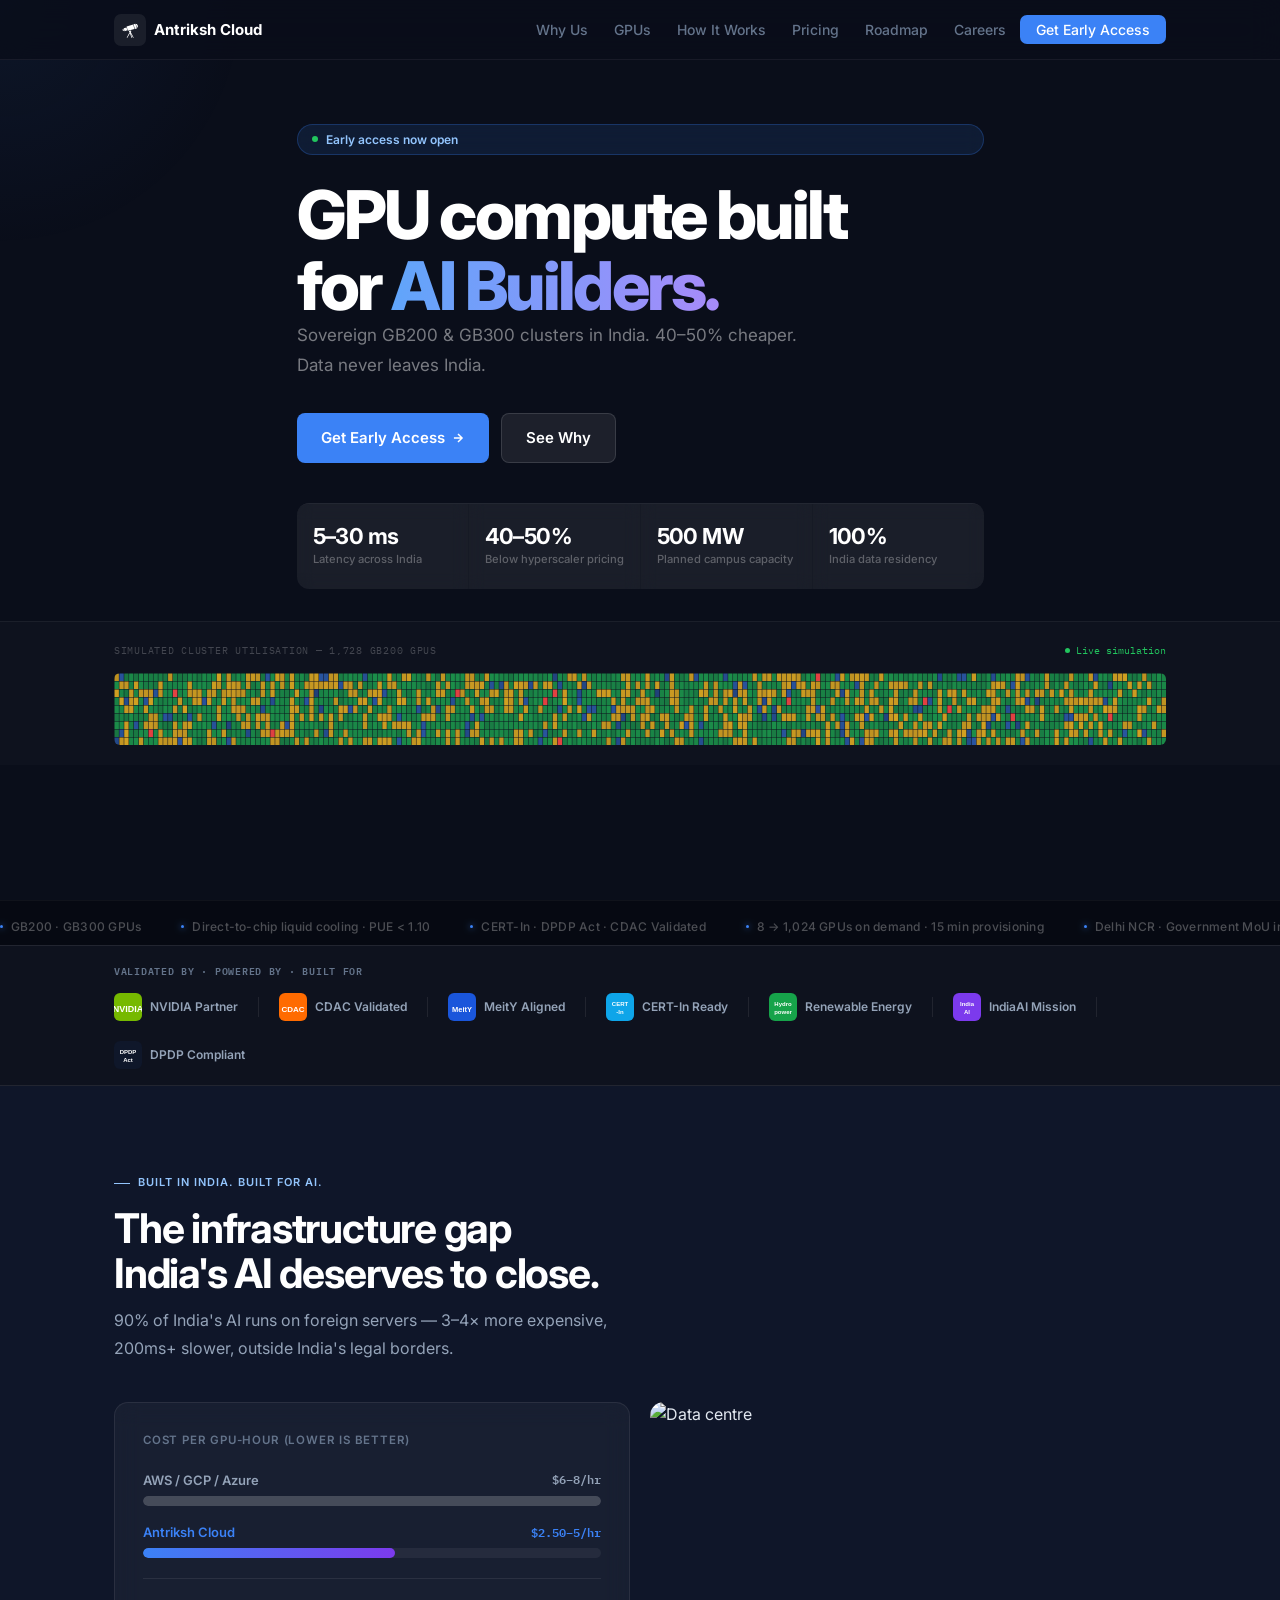
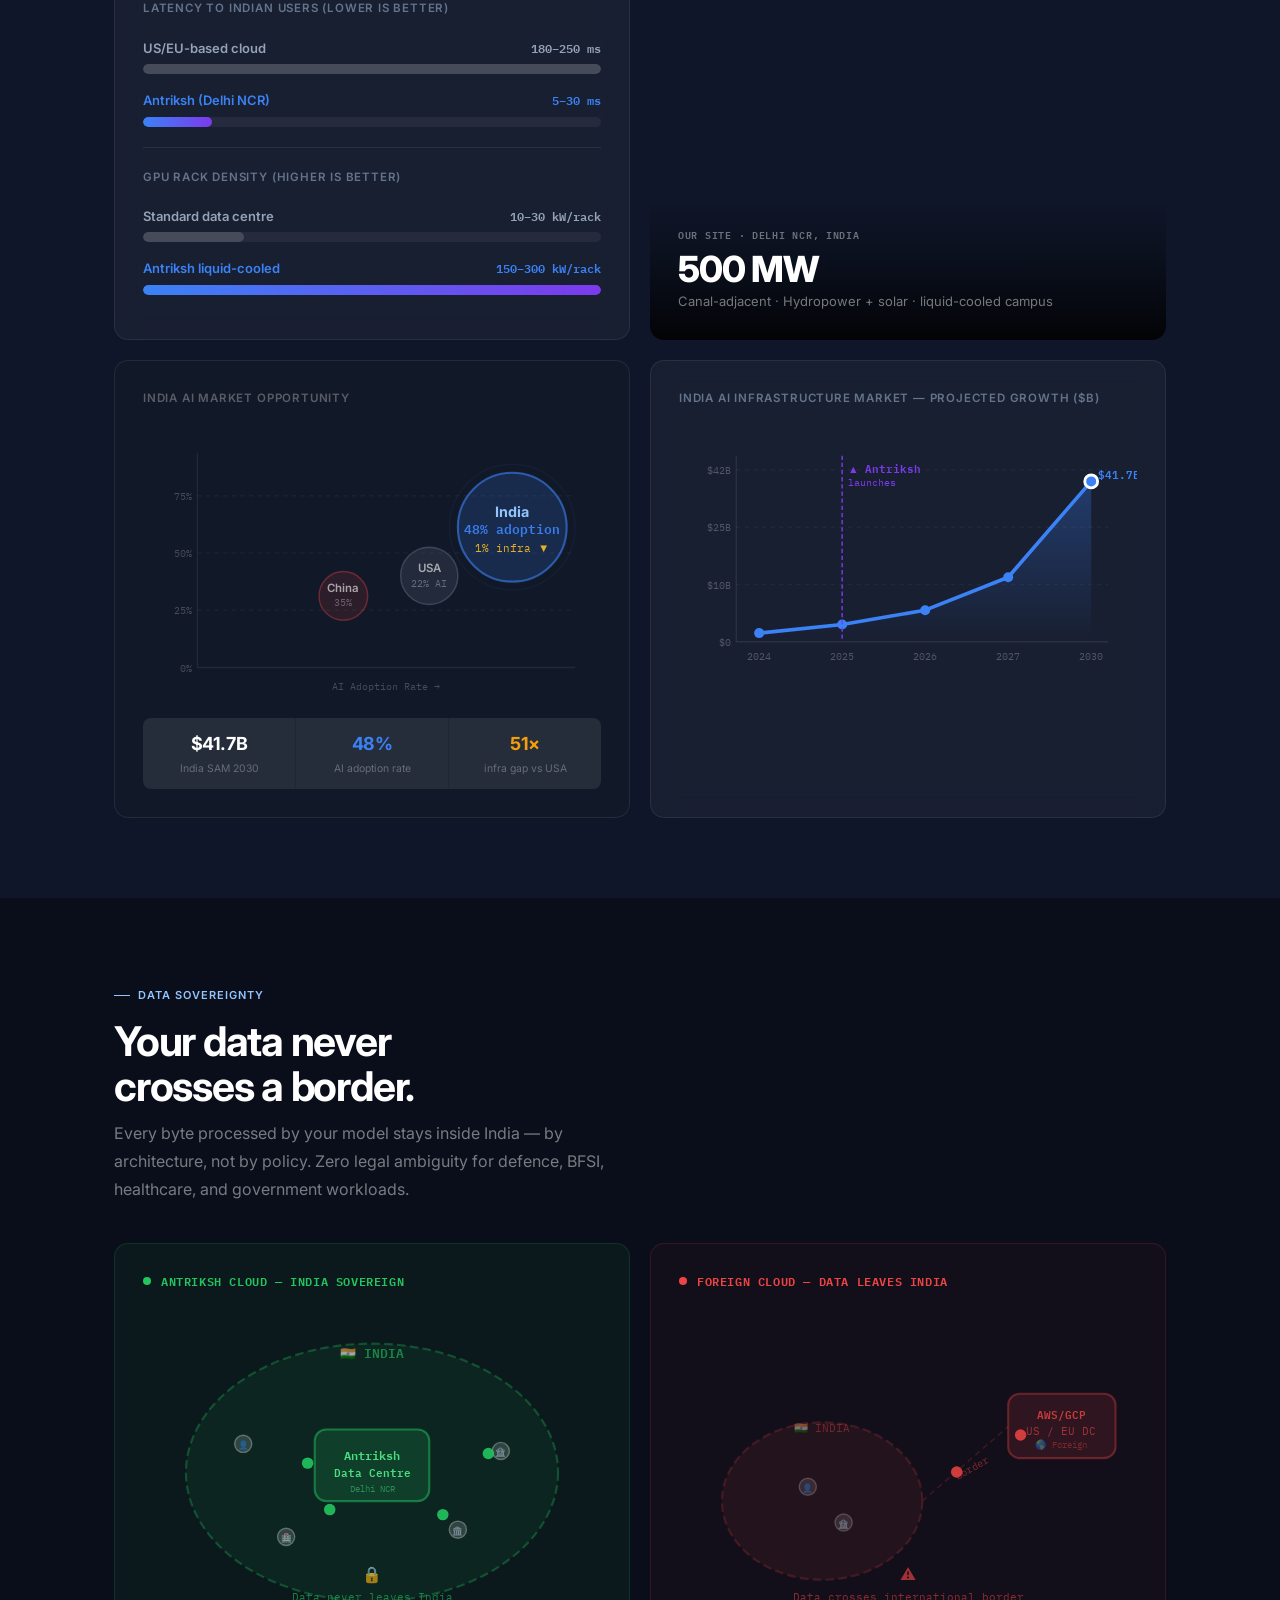
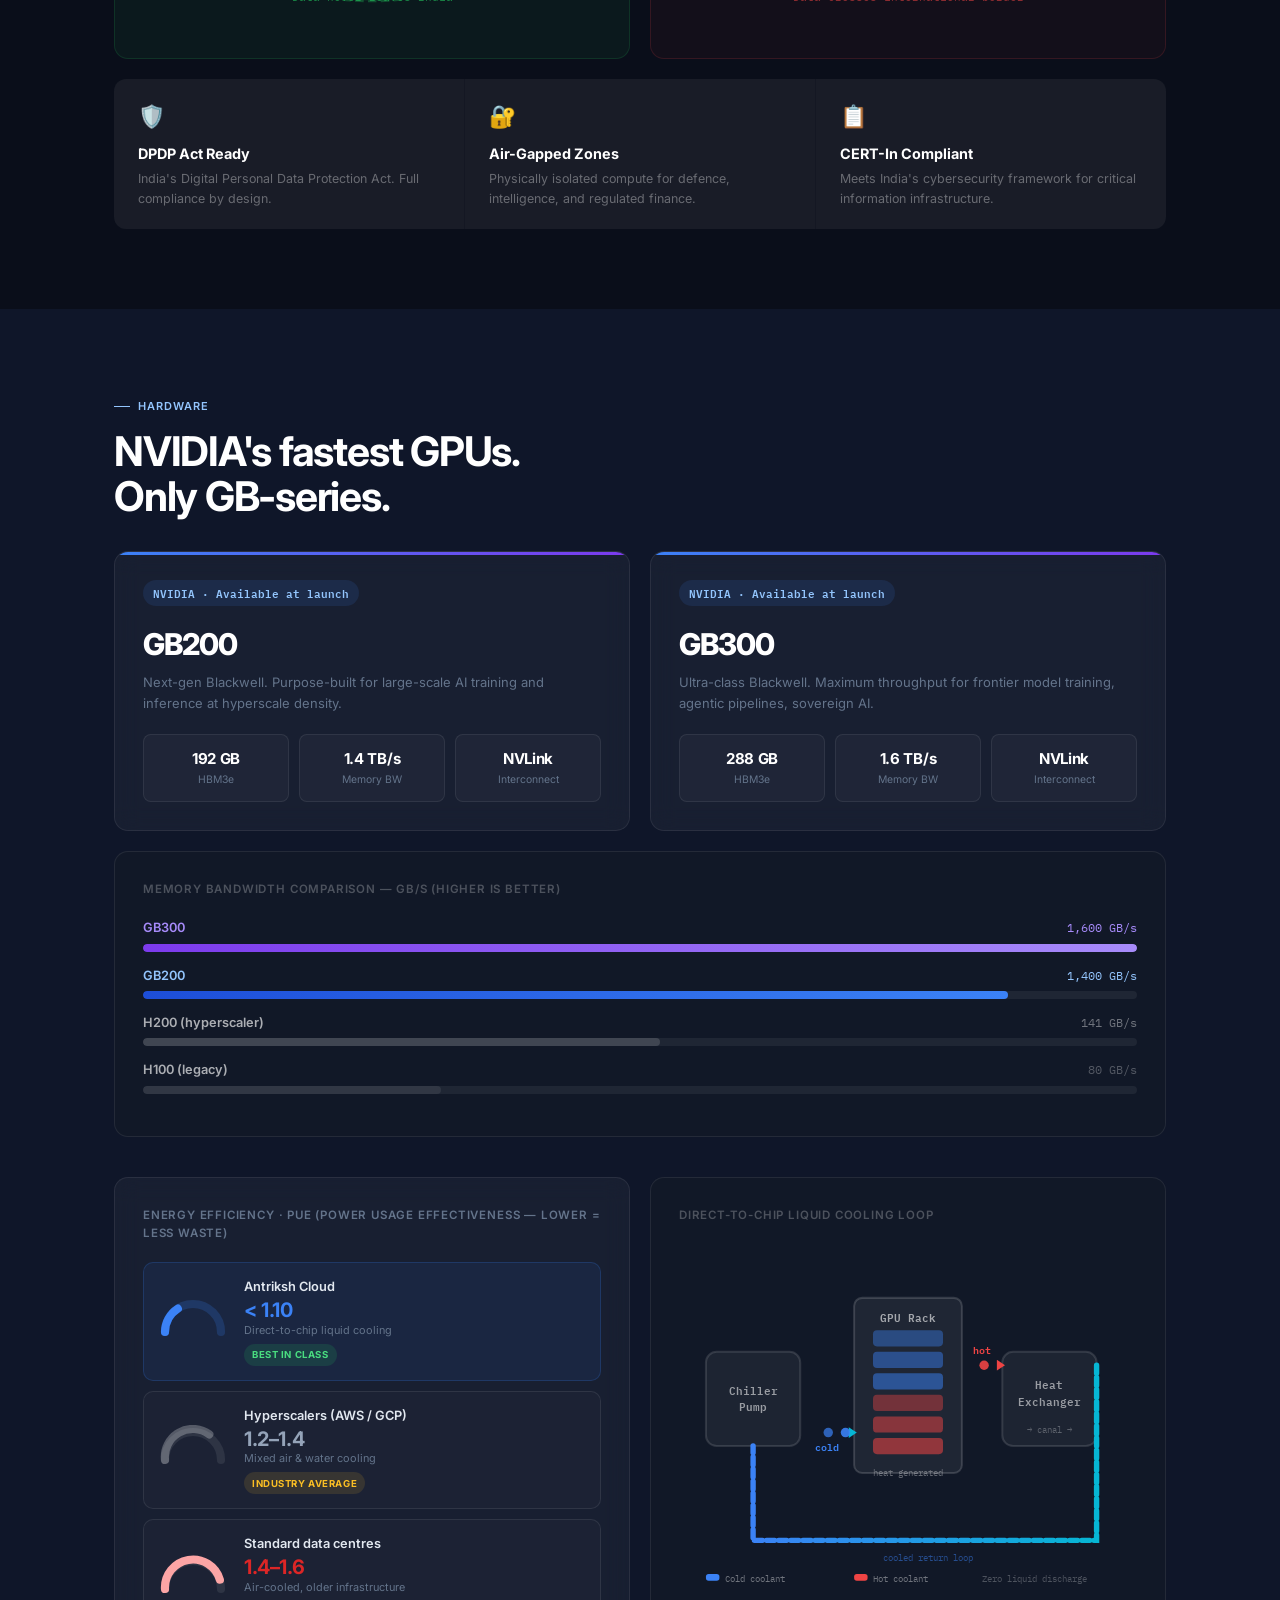
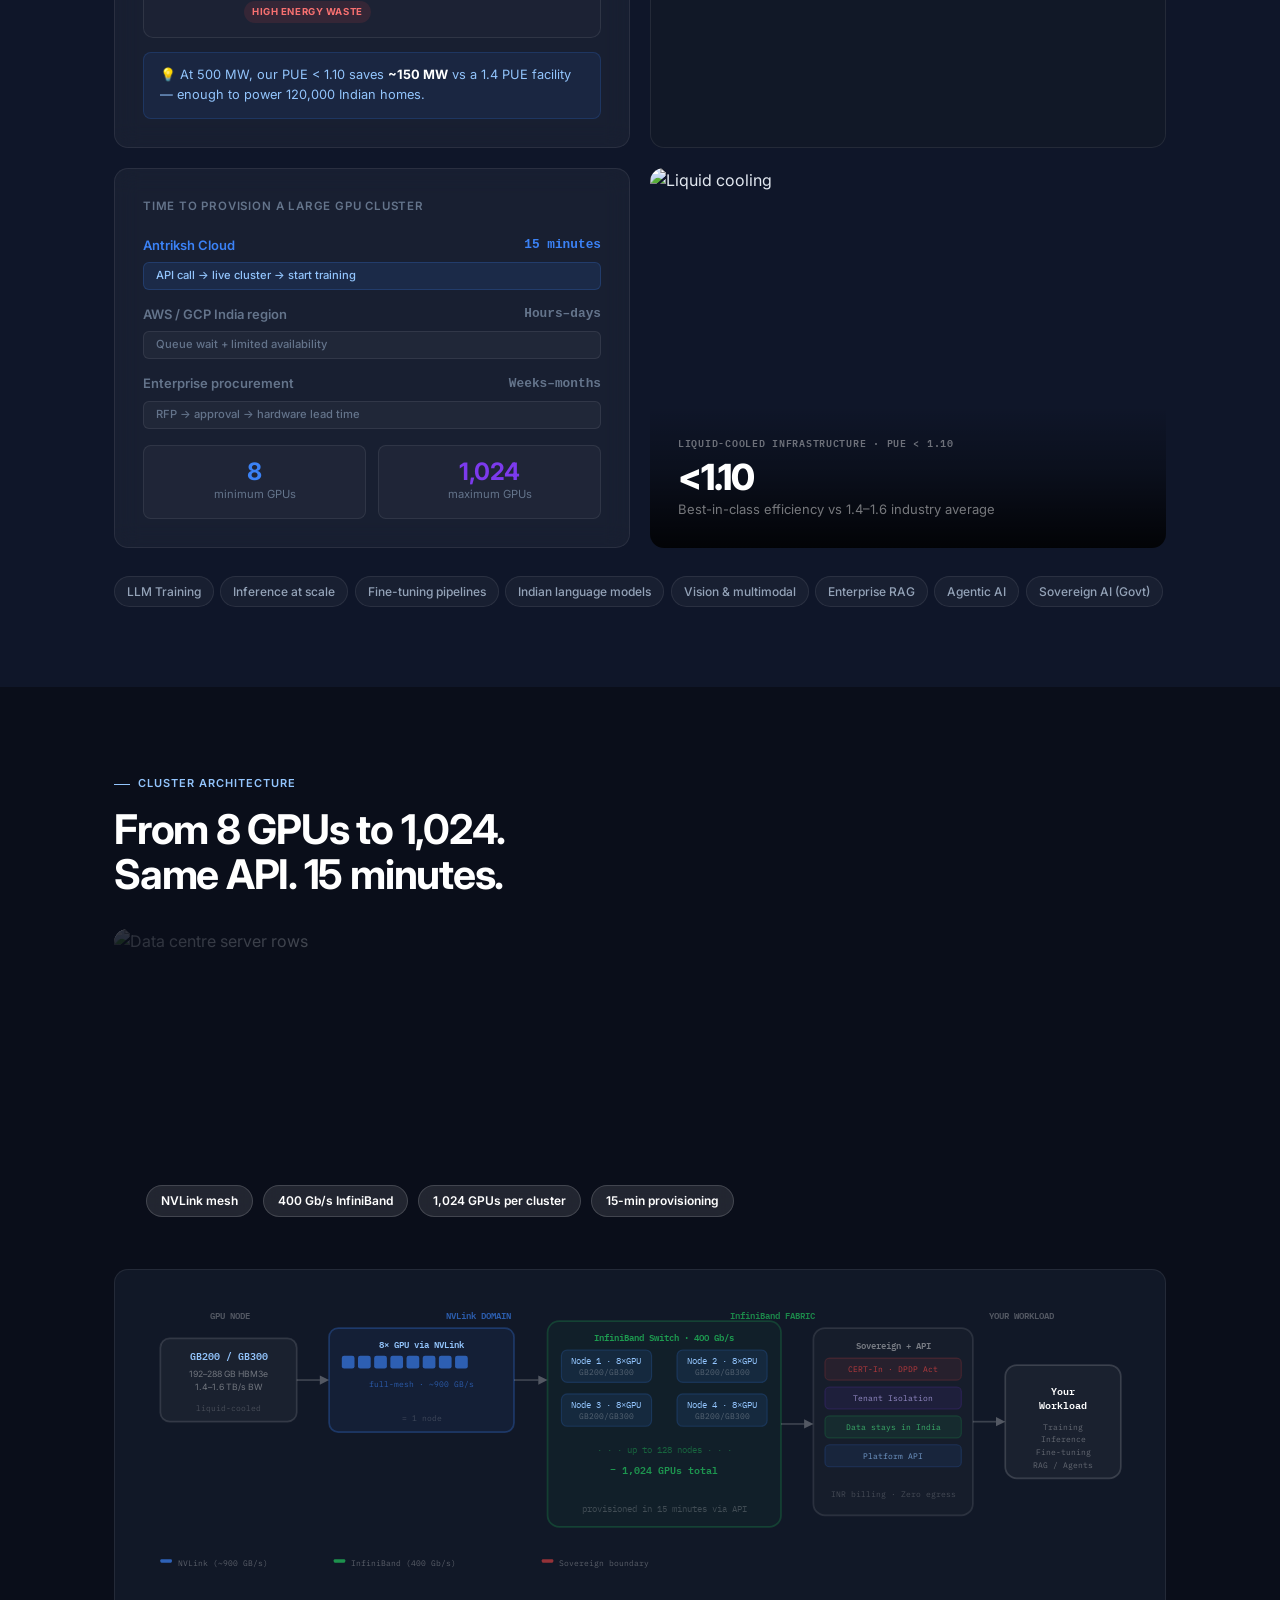
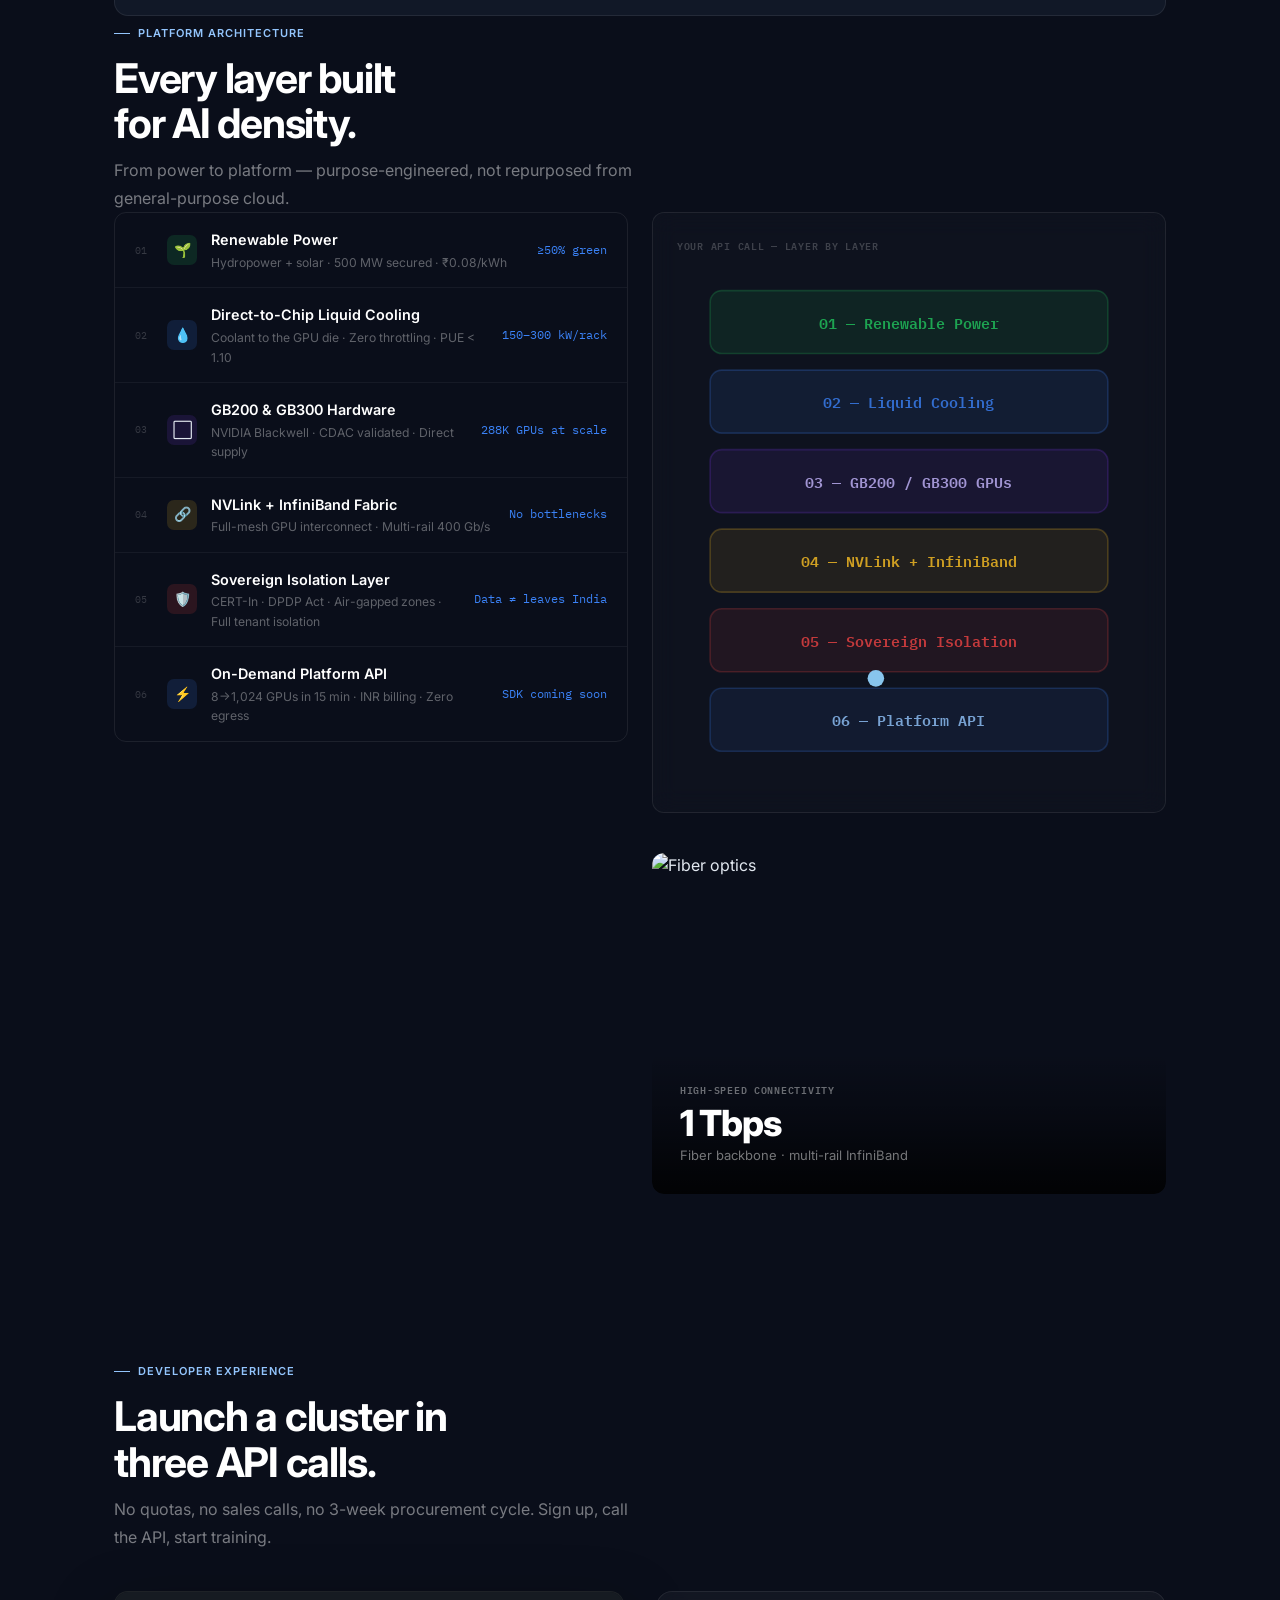
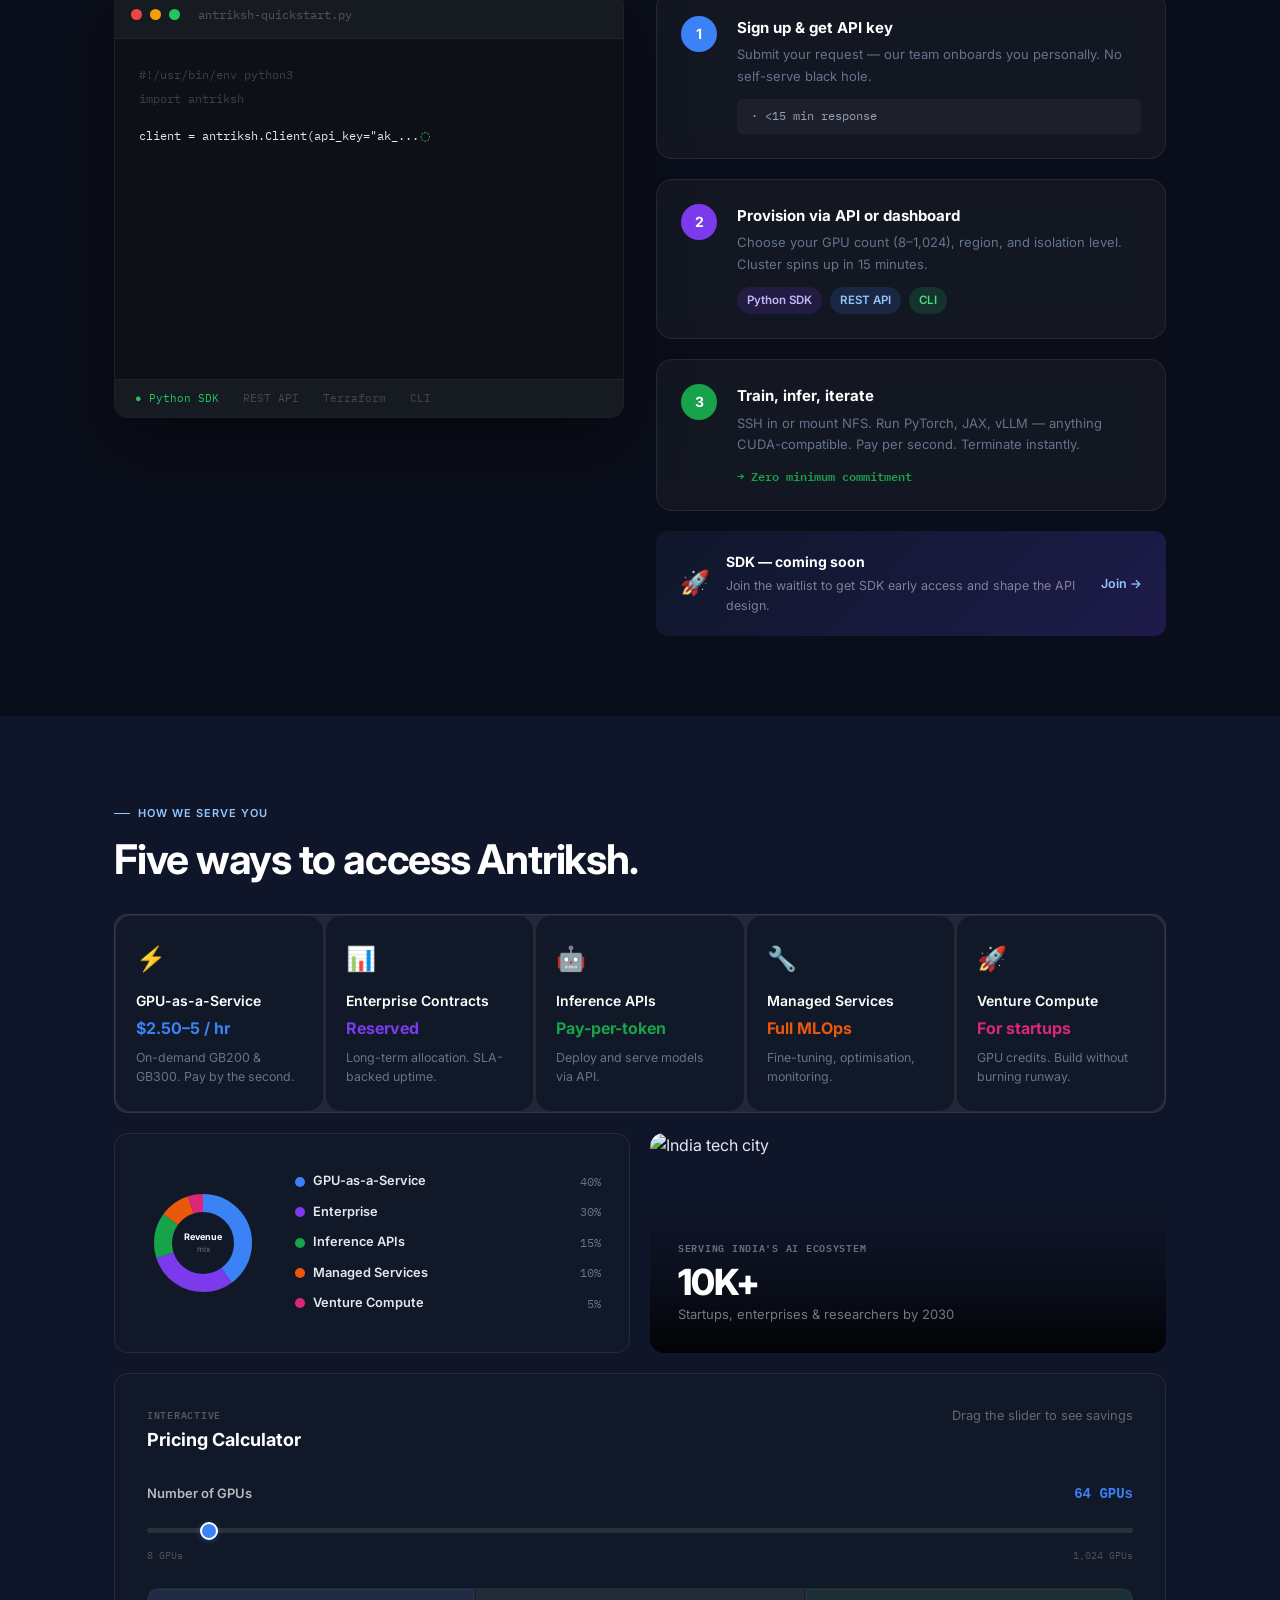
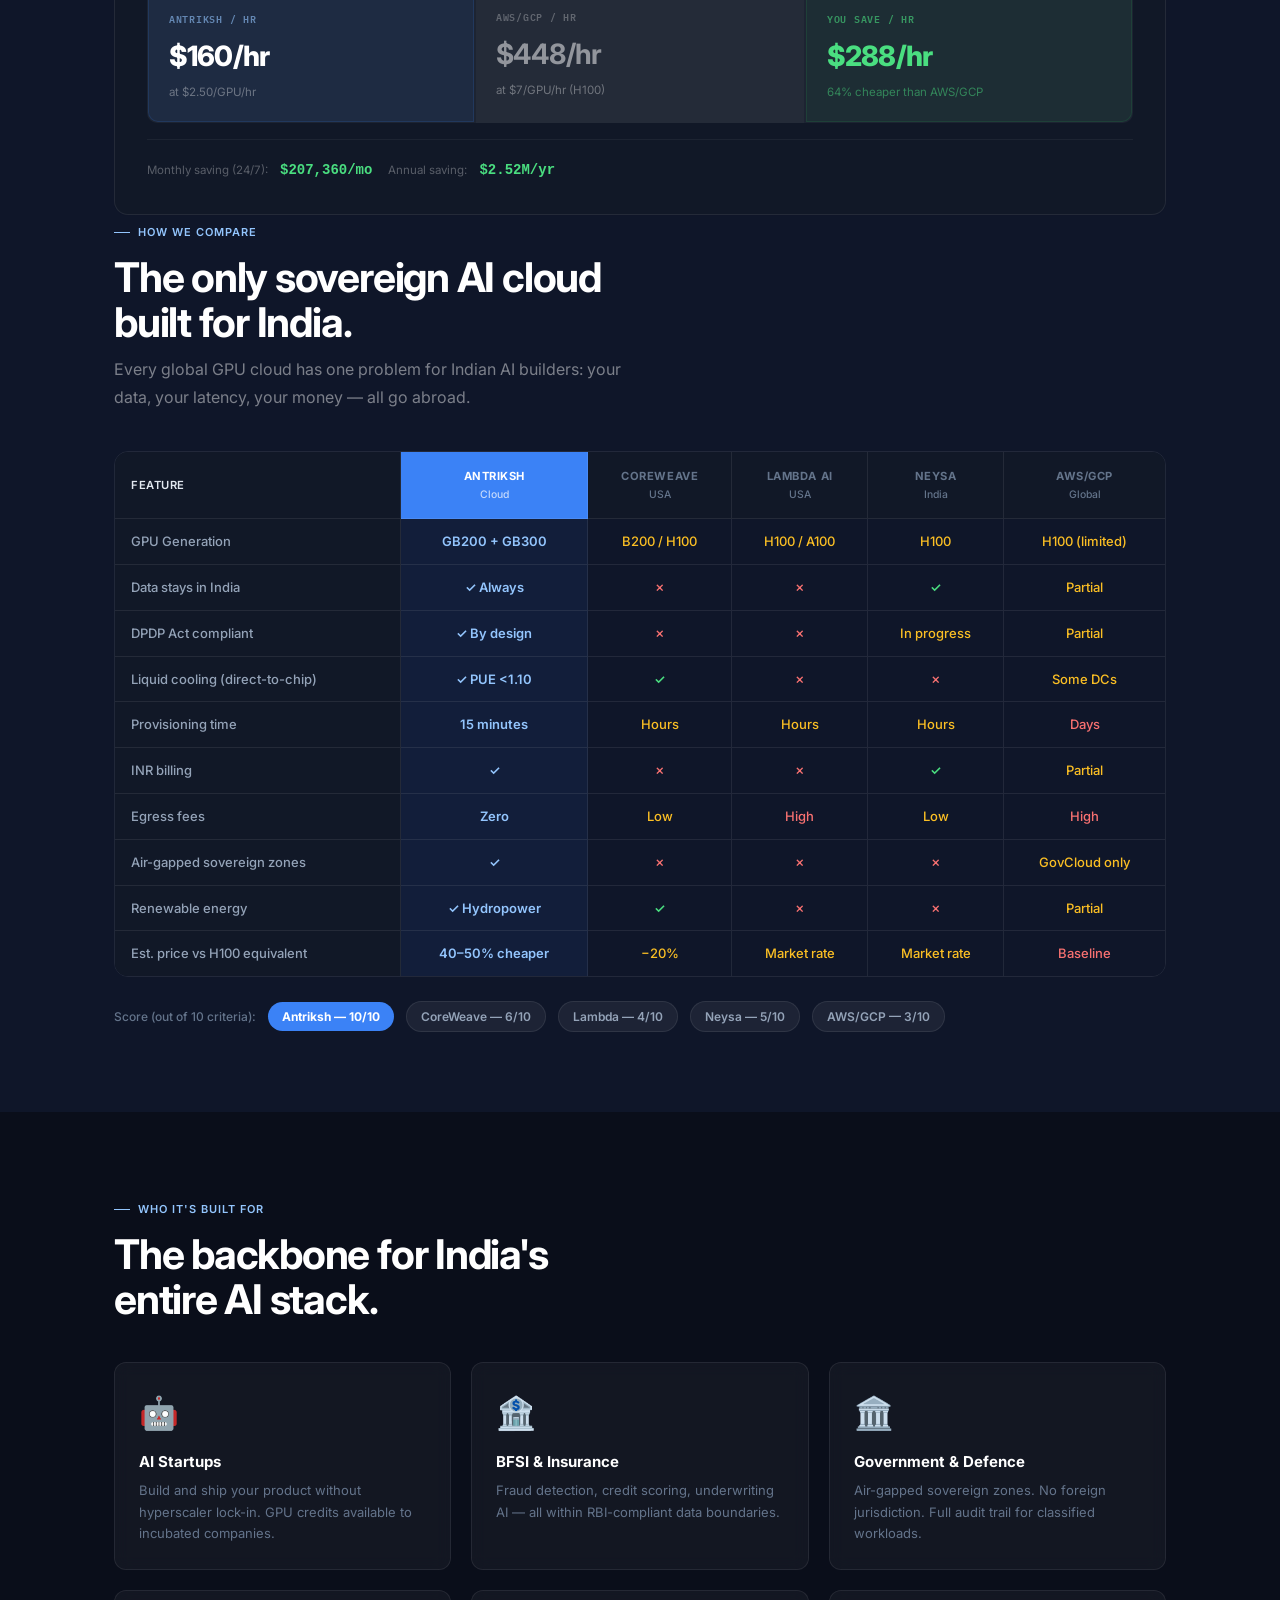
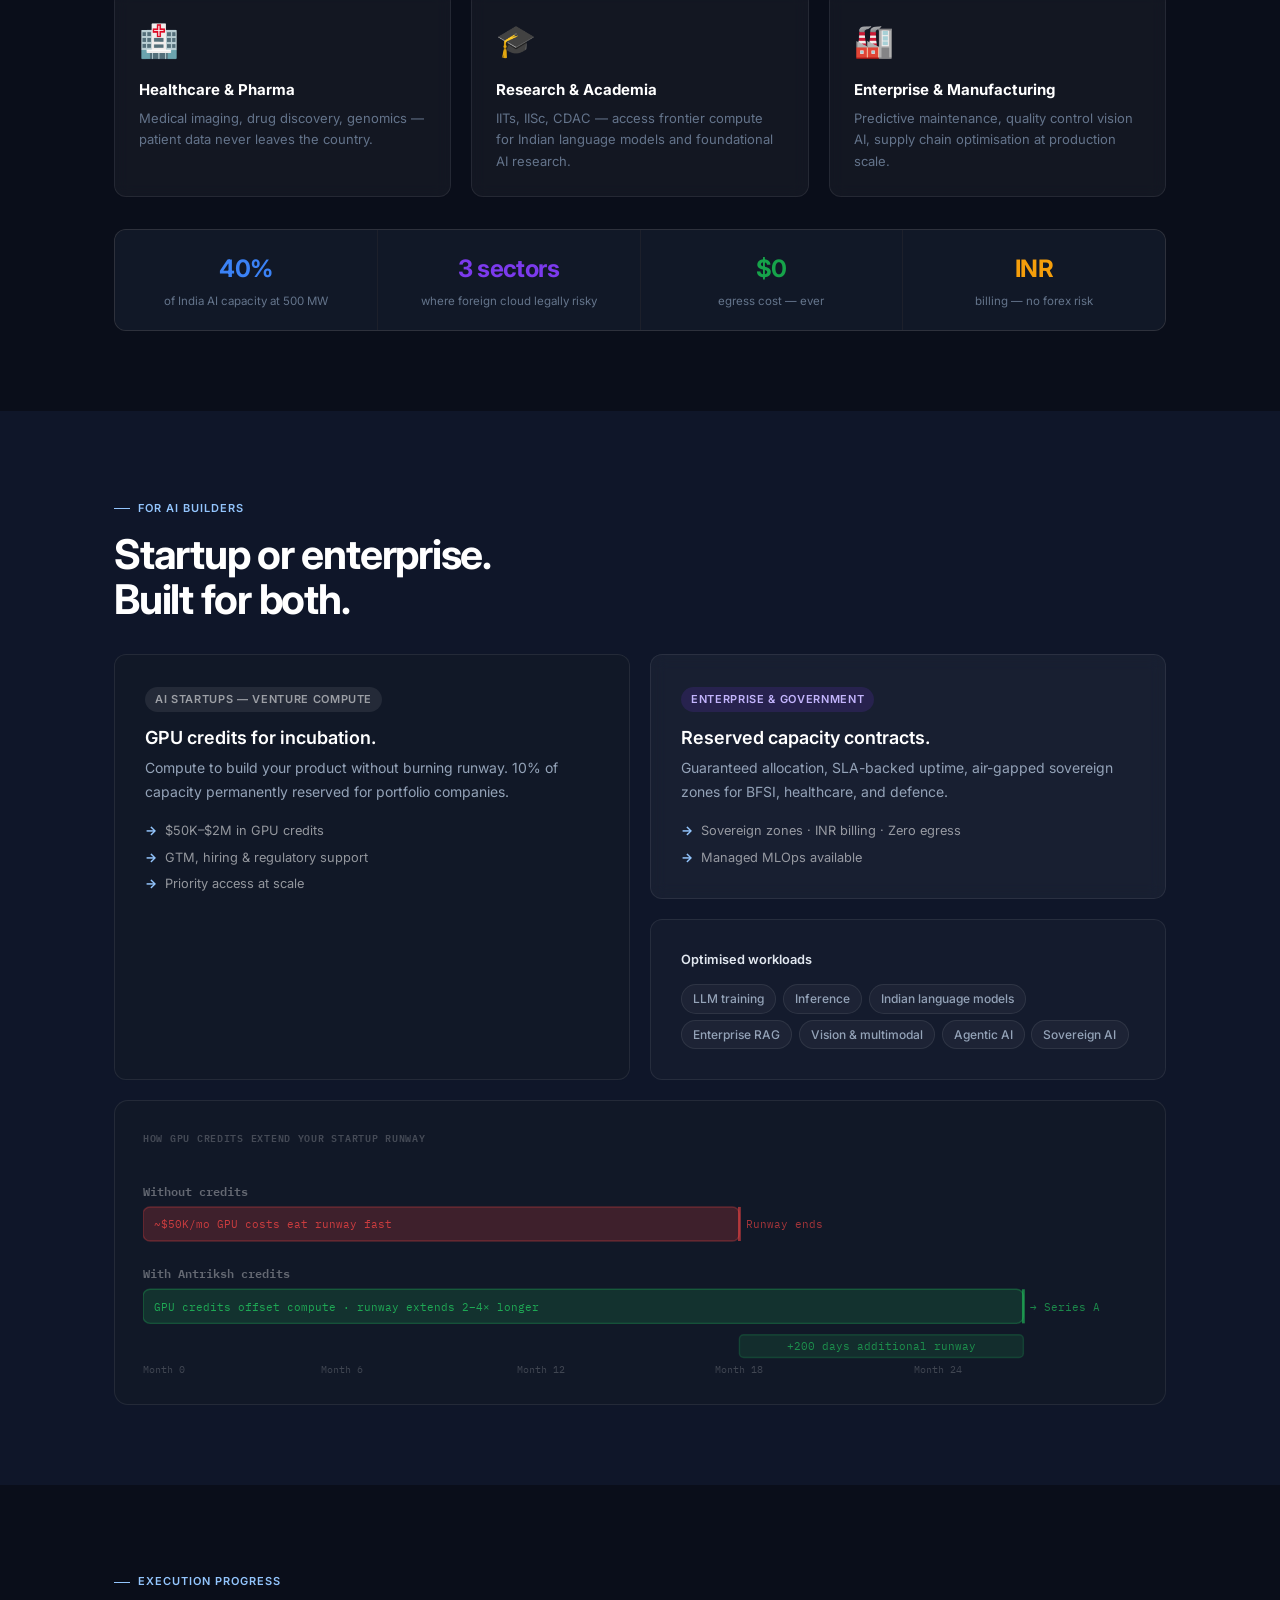
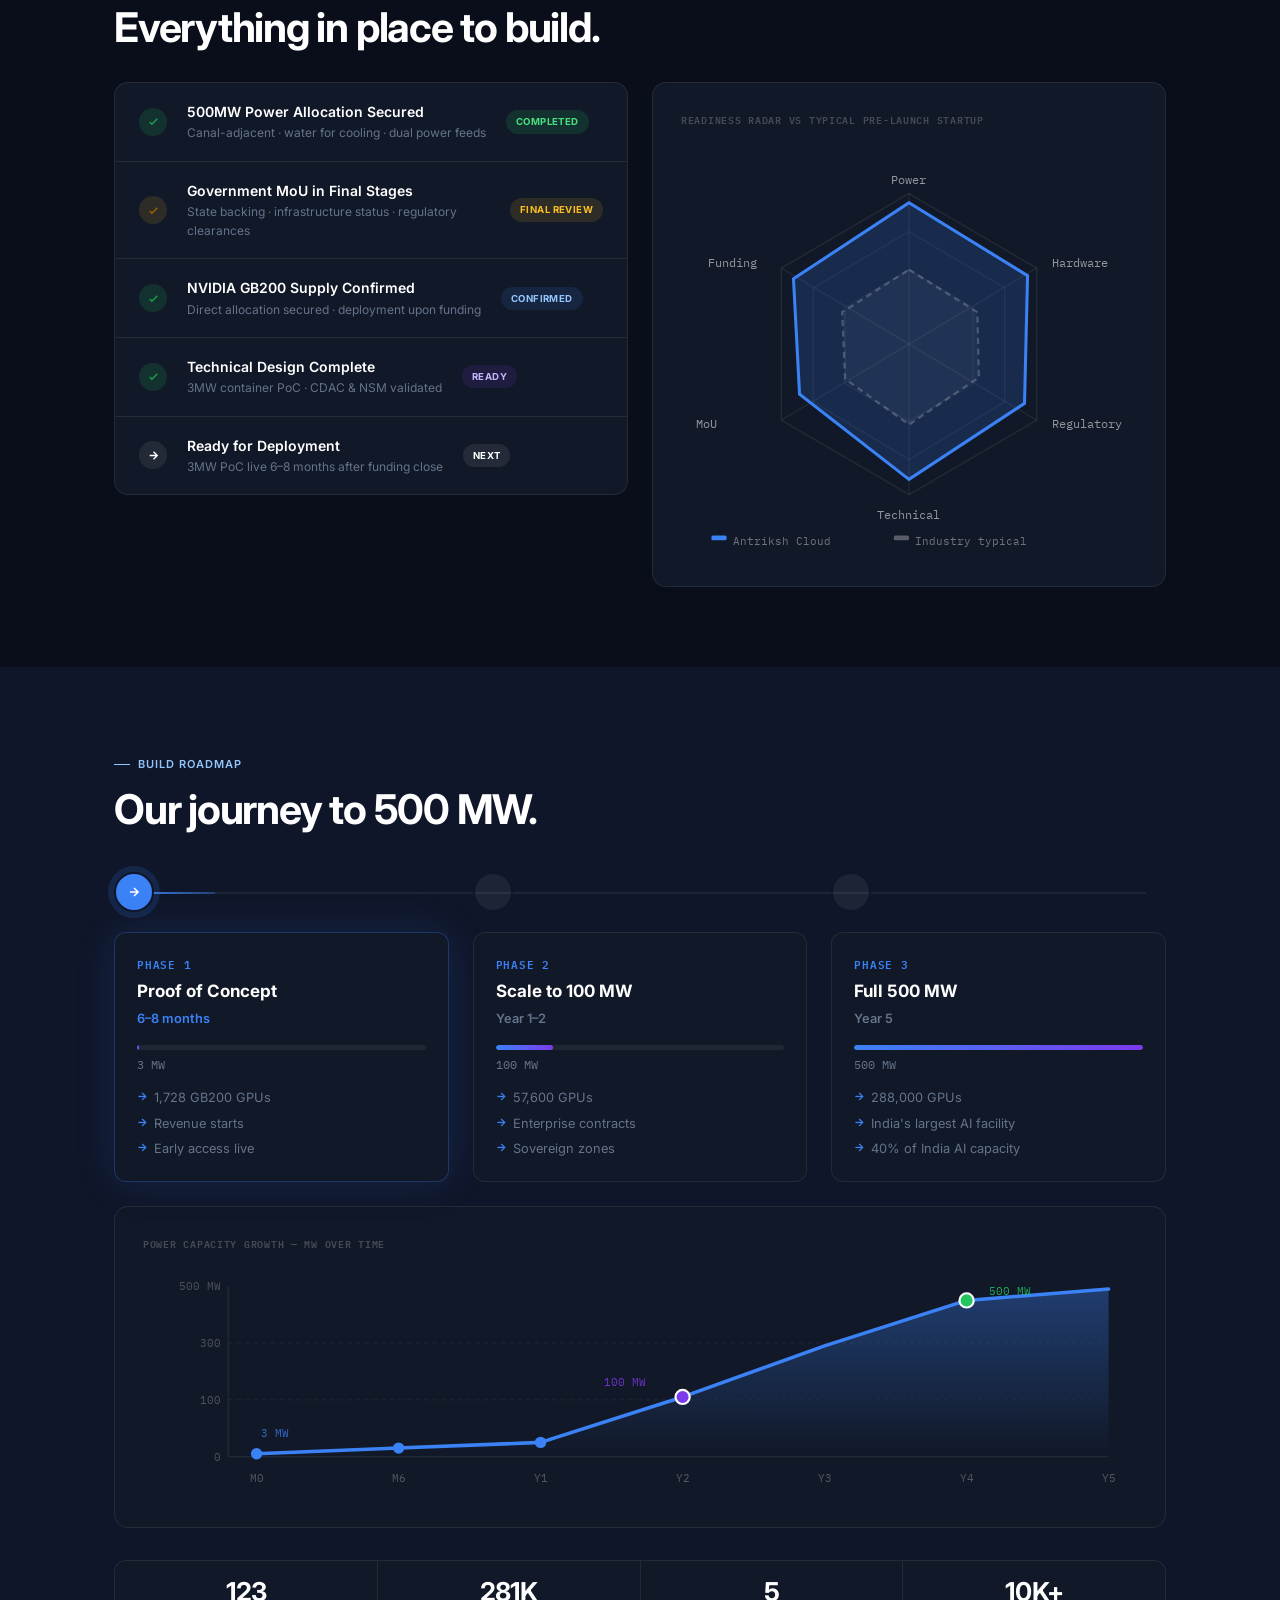
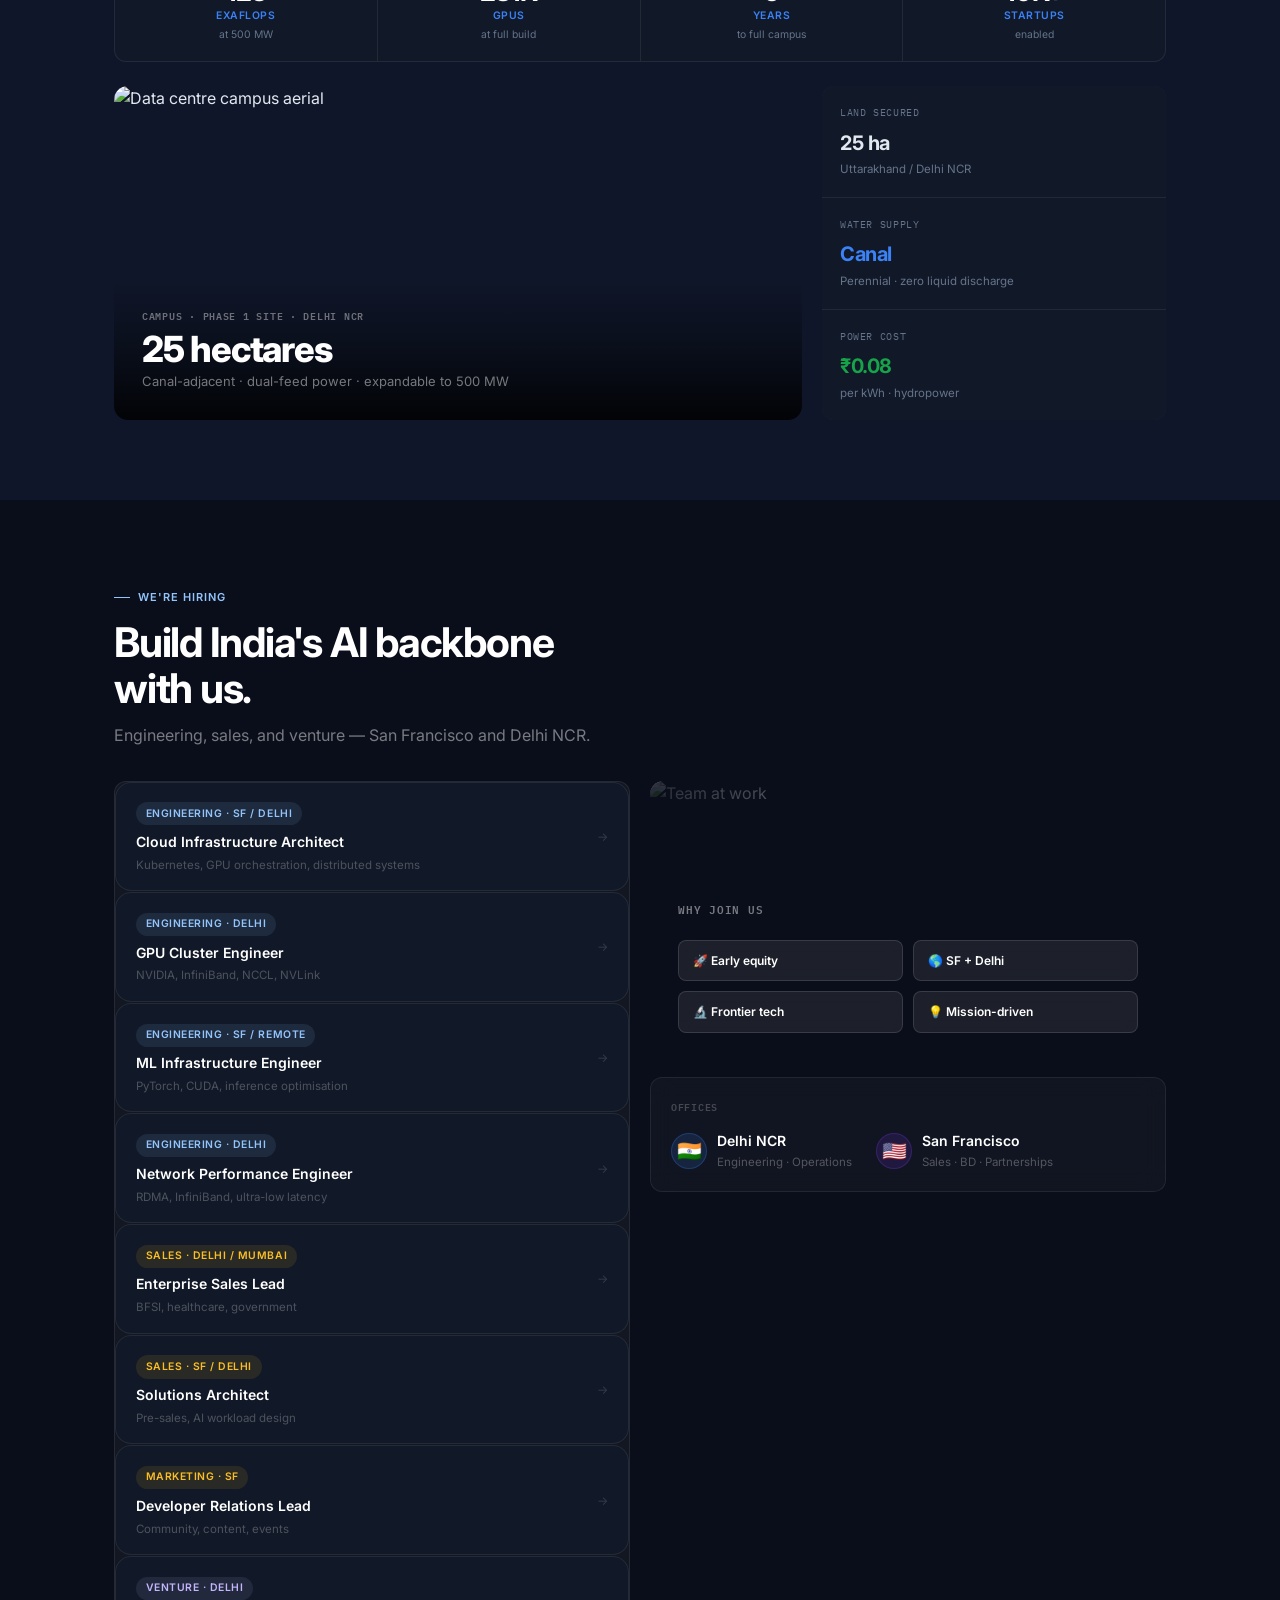
==== commit 3a172bb4: "Add files via upload" ====
--- a/Dev/index.html
+++ b/Dev/index.html
@@ -3,17 +3,27 @@
 <head>
   <meta charset="UTF-8">
   <meta name="viewport" content="width=device-width, initial-scale=1.0">
-  <meta name="description" content="Sovereign GB200 & GB300 GPU clusters in India. 40–50% cheaper than AWS/GCP. Data never leaves India.">
+  <meta name="description" content="Sovereign GB200 & GB300 GPU clusters in India. 40-50% cheaper than AWS/GCP. Data never leaves India.">
   <title>Antriksh Cloud — GPU Compute for India's AI Builders</title>
   <link rel="preconnect" href="https://fonts.googleapis.com">
   <link rel="preconnect" href="https://fonts.gstatic.com" crossorigin>
   <link href="https://fonts.googleapis.com/css2?family=Inter:wght@300;400;500;600;700;800&family=IBM+Plex+Mono:wght@400;500;600&display=swap" rel="stylesheet">
   <link rel="stylesheet" href="styles.css">
+  <!-- Three.js -->
+  <script src="https://cdn.jsdelivr.net/npm/three@0.169.0/build/three.min.js" defer></script>
+  <!-- GSAP + ScrollTrigger -->
+  <script src="https://cdn.jsdelivr.net/npm/gsap@3.12.5/dist/gsap.min.js" defer></script>
+  <script src="https://cdn.jsdelivr.net/npm/gsap@3.12.5/dist/ScrollTrigger.min.js" defer></script>
 </head>
 <body>
+
+<!-- Fixed 3D Canvas (behind all content) -->
+<canvas id="three-canvas"></canvas>
+
 <div id="cursor-glow"></div>
+
 <!-- ══════════════════════════════
-     NAV — HOMEPAGE
+     NAV
 ══════════════════════════════ -->
 <nav id="nav">
   <div class="container">
@@ -34,8 +44,9 @@
       <li><a href="#why">Why Us</a></li>
       <li><a href="#gpus">GPUs</a></li>
       <li><a href="#how">How It Works</a></li>
-      <li><a href="#venture">For Builders</a></li>
-      <li><a href="platform.html" style="display:flex;align-items:center;gap:.3rem">Platform <svg width="10" height="10" fill="none" stroke="currentColor" stroke-width="2.5" viewBox="0 0 24 24"><path d="M7 17L17 7M17 7H7M17 7v10"/></svg></a></li>
+      <li><a href="#pricing">Pricing</a></li>
+      <li><a href="#roadmap">Roadmap</a></li>
+      <li><a href="#careers">Careers</a></li>
       <li><a href="#waitlist" class="nav-cta">Get Early Access</a></li>
     </ul>
     <button class="nav-btn" onclick="document.getElementById('navLinks').classList.toggle('open')" aria-label="Menu">
@@ -47,36 +58,36 @@
 </nav>
 
 <!-- ══════════════════════════════
-     HERO
+     1. HERO
 ══════════════════════════════ -->
-<section id="hero">
+<section id="hero" class="content-layer">
   <canvas id="hero-canvas"></canvas>
   <div class="container">
     <div class="hero-content">
-      <div class="hero-badge fade-up">
+      <div class="hero-badge reveal">
         <span class="hero-dot"></span>
         Early access now open
       </div>
-      <h1 class="hero-h fade-up stagger-1">
+      <h1 class="hero-h reveal stagger-1">
         GPU compute built<br>for <span class="grad-shimmer">AI Builders.</span>
       </h1>
-      <p class="hero-sub fade-up stagger-2">
-        Sovereign GB200 &amp; GB300 clusters in India. 40–50% cheaper. Data never leaves India.
+      <p class="hero-sub reveal stagger-2">
+        Sovereign GB200 &amp; GB300 clusters in India. 40&ndash;50% cheaper. Data never leaves India.
       </p>
-      <div class="hero-actions fade-up stagger-3">
+      <div class="hero-actions reveal stagger-3">
         <a href="#waitlist" class="btn btn-primary btn-magnetic">
           Get Early Access
           <svg width="14" height="14" fill="none" stroke="currentColor" stroke-width="2.5" viewBox="0 0 24 24"><path d="M5 12h14M12 5l7 7-7 7"/></svg>
         </a>
         <a href="#why" class="btn btn-ghost btn-magnetic">See Why</a>
       </div>
-      <div class="hero-stats fade-up stagger-4">
+      <div class="hero-stats reveal stagger-4">
         <div class="hstat">
-          <div class="hstat-val"><span class="count-num" data-count="30" data-prefix="5–" data-suffix=" ms">5–30 ms</span></div>
+          <div class="hstat-val"><span class="count-num" data-count="30" data-prefix="5&ndash;" data-suffix=" ms">5&ndash;30 ms</span></div>
           <div class="hstat-lbl">Latency across India</div>
         </div>
         <div class="hstat">
-          <div class="hstat-val"><span class="count-num" data-count="50" data-prefix="40–" data-suffix="%">40–50%</span></div>
+          <div class="hstat-val"><span class="count-num" data-count="50" data-prefix="40&ndash;" data-suffix="%">40&ndash;50%</span></div>
           <div class="hstat-lbl">Below hyperscaler pricing</div>
         </div>
         <div class="hstat">
@@ -95,7 +106,7 @@
   <div class="heatmap-wrap">
     <div class="container">
       <div class="hm-hdr">
-        <span class="hm-title">Simulated cluster utilisation — 1,728 GB200 GPUs</span>
+        <span class="hm-title">Simulated cluster utilisation &mdash; 1,728 GB200 GPUs</span>
         <span class="hm-live"><span class="hm-dot"></span>Live simulation</span>
       </div>
       <canvas id="heatmap" height="72"></canvas>
@@ -104,34 +115,34 @@
 </section>
 
 <!-- ══════════════════════════════
-     TICKER
+     2. TICKER
 ══════════════════════════════ -->
-<div class="ticker">
+<div class="ticker content-layer">
   <div class="ticker-track">
-    <span class="t-item"><span class="t-dot"></span>GB200 · GB300 GPUs</span>
-    <span class="t-item"><span class="t-dot"></span>Direct-to-chip liquid cooling · PUE &lt; 1.10</span>
-    <span class="t-item"><span class="t-dot"></span>CERT-In · DPDP Act · CDAC Validated</span>
-    <span class="t-item"><span class="t-dot"></span>8 → 1,024 GPUs on demand · 15 min provisioning</span>
-    <span class="t-item"><span class="t-dot"></span>Delhi NCR · Government MoU in final stages</span>
-    <span class="t-item"><span class="t-dot"></span>From $2.50 / GPU / hr · INR billing · Zero egress</span>
-    <span class="t-item"><span class="t-dot"></span>500 MW phased build · 288,000 GPUs at scale</span>
+    <span class="t-item"><span class="t-dot"></span>GB200 &middot; GB300 GPUs</span>
+    <span class="t-item"><span class="t-dot"></span>Direct-to-chip liquid cooling &middot; PUE &lt; 1.10</span>
+    <span class="t-item"><span class="t-dot"></span>CERT-In &middot; DPDP Act &middot; CDAC Validated</span>
+    <span class="t-item"><span class="t-dot"></span>8 &rarr; 1,024 GPUs on demand &middot; 15 min provisioning</span>
+    <span class="t-item"><span class="t-dot"></span>Delhi NCR &middot; Government MoU in final stages</span>
+    <span class="t-item"><span class="t-dot"></span>From $2.50 / GPU / hr &middot; INR billing &middot; Zero egress</span>
+    <span class="t-item"><span class="t-dot"></span>500 MW phased build &middot; 288,000 GPUs at scale</span>
     <!-- Duplicate for seamless loop -->
-    <span class="t-item"><span class="t-dot"></span>GB200 · GB300 GPUs</span>
-    <span class="t-item"><span class="t-dot"></span>Direct-to-chip liquid cooling · PUE &lt; 1.10</span>
-    <span class="t-item"><span class="t-dot"></span>CERT-In · DPDP Act · CDAC Validated</span>
-    <span class="t-item"><span class="t-dot"></span>8 → 1,024 GPUs on demand · 15 min provisioning</span>
-    <span class="t-item"><span class="t-dot"></span>Delhi NCR · Government MoU in final stages</span>
-    <span class="t-item"><span class="t-dot"></span>From $2.50 / GPU / hr · INR billing · Zero egress</span>
-    <span class="t-item"><span class="t-dot"></span>500 MW phased build · 288,000 GPUs at scale</span>
+    <span class="t-item"><span class="t-dot"></span>GB200 &middot; GB300 GPUs</span>
+    <span class="t-item"><span class="t-dot"></span>Direct-to-chip liquid cooling &middot; PUE &lt; 1.10</span>
+    <span class="t-item"><span class="t-dot"></span>CERT-In &middot; DPDP Act &middot; CDAC Validated</span>
+    <span class="t-item"><span class="t-dot"></span>8 &rarr; 1,024 GPUs on demand &middot; 15 min provisioning</span>
+    <span class="t-item"><span class="t-dot"></span>Delhi NCR &middot; Government MoU in final stages</span>
+    <span class="t-item"><span class="t-dot"></span>From $2.50 / GPU / hr &middot; INR billing &middot; Zero egress</span>
+    <span class="t-item"><span class="t-dot"></span>500 MW phased build &middot; 288,000 GPUs at scale</span>
   </div>
 </div>
 
 <!-- ══════════════════════════════
-     PARTNER / CREDENTIAL STRIP
+     3. PARTNER / CREDENTIAL STRIP
 ══════════════════════════════ -->
-<div class="partner-strip">
+<div class="partner-strip content-layer">
   <div class="container">
-    <div class="ps-label">Validated by · Powered by · Built for</div>
+    <div class="ps-label">Validated by &middot; Powered by &middot; Built for</div>
     <div class="ps-logos">
       <div class="ps-logo">
         <svg width="28" height="28" viewBox="0 0 28 28" fill="none"><rect width="28" height="28" rx="6" fill="#76b900"/><text x="14" y="19" fill="white" font-size="9" font-family="Arial" font-weight="900" text-anchor="middle">NVIDIA</text></svg>
@@ -172,33 +183,32 @@
 </div>
 
 <!-- ══════════════════════════════
-     WHY ANTRIKSH
-     Infographics: bar chart · photo · bubble chart · line chart
+     4. WHY ANTRIKSH
 ══════════════════════════════ -->
-<section id="why">
+<section id="why" class="content-layer">
   <div class="container">
-    <div class="lbl fade-up">Built in India. Built for AI.</div>
-    <h2 class="fade-up">The infrastructure gap<br>India's AI deserves to close.</h2>
-    <p class="fade-up stagger-1" style="max-width:520px;margin-top:.625rem">
-      90% of India's AI runs on foreign servers — 3–4× more expensive, 200ms+ slower, outside India's legal borders.
+    <div class="lbl reveal">Built in India. Built for AI.</div>
+    <h2 class="reveal">The infrastructure gap<br>India's AI deserves to close.</h2>
+    <p class="reveal stagger-1 section-desc">
+      90% of India's AI runs on foreign servers &mdash; 3&ndash;4&times; more expensive, 200ms+ slower, outside India's legal borders.
     </p>
 
     <div class="why-grid">
 
-      <!-- ① Bar chart: Cost / Latency / Density -->
-      <div class="chart-card fade-up">
+      <!-- Bar chart: Cost / Latency / Density -->
+      <div class="chart-card glass-card reveal">
         <div class="chart-title">Cost per GPU-hour (lower is better)</div>
         <div class="bar-row">
           <div class="bar-label">
-            <span class="bar-name">AWS / GCP / Azure</span>
-            <span class="bar-val" style="color:#94a3b8">$6–8/hr</span>
+            <span class="bar-name bar-name-muted">AWS / GCP / Azure</span>
+            <span class="bar-val bar-val-muted">$6&ndash;8/hr</span>
           </div>
           <div class="bar-track"><div class="bar-fill hyp" data-w="100%"></div></div>
         </div>
         <div class="bar-row">
           <div class="bar-label">
-            <span class="bar-name" style="color:var(--blue)">Antriksh Cloud</span>
-            <span class="bar-val" style="color:var(--blue)">$2.50–5/hr</span>
+            <span class="bar-name bar-name-blue">Antriksh Cloud</span>
+            <span class="bar-val bar-val-blue">$2.50&ndash;5/hr</span>
           </div>
           <div class="bar-track"><div class="bar-fill ant" data-w="55%"></div></div>
         </div>
@@ -206,15 +216,15 @@
         <div class="chart-title">Latency to Indian users (lower is better)</div>
         <div class="bar-row">
           <div class="bar-label">
-            <span class="bar-name">US/EU-based cloud</span>
-            <span class="bar-val" style="color:#94a3b8">180–250 ms</span>
+            <span class="bar-name bar-name-muted">US/EU-based cloud</span>
+            <span class="bar-val bar-val-muted">180&ndash;250 ms</span>
           </div>
           <div class="bar-track"><div class="bar-fill hyp" data-w="100%"></div></div>
         </div>
         <div class="bar-row">
           <div class="bar-label">
-            <span class="bar-name" style="color:var(--blue)">Antriksh (Delhi NCR)</span>
-            <span class="bar-val" style="color:var(--blue)">5–30 ms</span>
+            <span class="bar-name bar-name-blue">Antriksh (Delhi NCR)</span>
+            <span class="bar-val bar-val-blue">5&ndash;30 ms</span>
           </div>
           <div class="bar-track"><div class="bar-fill ant" data-w="15%"></div></div>
         </div>
@@ -222,55 +232,53 @@
         <div class="chart-title">GPU rack density (higher is better)</div>
         <div class="bar-row">
           <div class="bar-label">
-            <span class="bar-name">Standard data centre</span>
-            <span class="bar-val" style="color:#94a3b8">10–30 kW/rack</span>
+            <span class="bar-name bar-name-muted">Standard data centre</span>
+            <span class="bar-val bar-val-muted">10&ndash;30 kW/rack</span>
           </div>
           <div class="bar-track"><div class="bar-fill hyp" data-w="22%"></div></div>
         </div>
         <div class="bar-row">
           <div class="bar-label">
-            <span class="bar-name" style="color:var(--blue)">Antriksh liquid-cooled</span>
-            <span class="bar-val" style="color:var(--blue)">150–300 kW/rack</span>
+            <span class="bar-name bar-name-blue">Antriksh liquid-cooled</span>
+            <span class="bar-val bar-val-blue">150&ndash;300 kW/rack</span>
           </div>
           <div class="bar-track"><div class="bar-fill ant" data-w="100%"></div></div>
         </div>
       </div>
 
-      <!-- ② DC photo card -->
-      <div class="photo-card fade-up stagger-1">
+      <!-- DC photo card -->
+      <div class="photo-card reveal stagger-1">
         <img src="https://images.unsplash.com/photo-1558494949-ef010cbdcc31?w=900&q=80&auto=format&fit=crop" alt="Data centre" loading="lazy">
         <div class="photo-overlay">
-          <div class="photo-tag">Our site · Delhi NCR, India</div>
+          <div class="photo-tag">Our site &middot; Delhi NCR, India</div>
           <div class="photo-bignum">500 MW</div>
-          <div class="photo-sub">Canal-adjacent · Hydropower + solar · liquid-cooled campus</div>
-        </div>
-      </div>
-
-      <!-- ③ Market Opportunity Bubble Chart -->
-      <div class="bubble-card fade-up">
+          <div class="photo-sub">Canal-adjacent &middot; Hydropower + solar &middot; liquid-cooled campus</div>
+        </div>
+      </div>
+
+      <!-- Market Opportunity Bubble Chart -->
+      <div class="bubble-card glass-card reveal">
         <div class="bubble-title">India AI Market Opportunity</div>
-        <svg viewBox="0 0 320 195" xmlns="http://www.w3.org/2000/svg" style="width:100%;display:block">
-          <!-- Grid lines -->
+        <svg viewBox="0 0 320 195" xmlns="http://www.w3.org/2000/svg" class="chart-svg">
           <line x1="38" y1="18"  x2="38"  y2="168" stroke="rgba(255,255,255,.07)" stroke-width="1"/>
           <line x1="38" y1="168" x2="302" y2="168" stroke="rgba(255,255,255,.07)" stroke-width="1"/>
           <line x1="38" y1="128" x2="302" y2="128" stroke="rgba(255,255,255,.04)" stroke-width="1" stroke-dasharray="3 3"/>
           <line x1="38" y1="88"  x2="302" y2="88"  stroke="rgba(255,255,255,.04)" stroke-width="1" stroke-dasharray="3 3"/>
           <line x1="38" y1="48"  x2="302" y2="48"  stroke="rgba(255,255,255,.04)" stroke-width="1" stroke-dasharray="3 3"/>
-          <!-- Y labels -->
           <text x="34" y="171" fill="rgba(255,255,255,.22)" font-size="7" font-family="IBM Plex Mono" text-anchor="end">0%</text>
           <text x="34" y="131" fill="rgba(255,255,255,.22)" font-size="7" font-family="IBM Plex Mono" text-anchor="end">25%</text>
           <text x="34" y="91"  fill="rgba(255,255,255,.22)" font-size="7" font-family="IBM Plex Mono" text-anchor="end">50%</text>
           <text x="34" y="51"  fill="rgba(255,255,255,.22)" font-size="7" font-family="IBM Plex Mono" text-anchor="end">75%</text>
-          <text x="170" y="184" fill="rgba(255,255,255,.22)" font-size="7" font-family="IBM Plex Mono" text-anchor="middle">AI Adoption Rate →</text>
-          <!-- USA bubble -->
+          <text x="170" y="184" fill="rgba(255,255,255,.22)" font-size="7" font-family="IBM Plex Mono" text-anchor="middle">AI Adoption Rate &rarr;</text>
+          <!-- USA -->
           <circle cx="200" cy="104" r="20" fill="rgba(100,116,139,.2)" stroke="rgba(100,116,139,.45)" stroke-width="1"/>
           <text x="200" y="101" fill="rgba(255,255,255,.6)"  font-size="8" font-family="Inter" font-weight="600" text-anchor="middle">USA</text>
           <text x="200" y="112" fill="rgba(255,255,255,.3)"  font-size="7" font-family="IBM Plex Mono" text-anchor="middle">22% AI</text>
-          <!-- China bubble -->
+          <!-- China -->
           <circle cx="140" cy="118" r="17" fill="rgba(239,68,68,.12)" stroke="rgba(239,68,68,.38)" stroke-width="1"/>
           <text x="140" y="115" fill="rgba(255,255,255,.6)"  font-size="8" font-family="Inter" font-weight="600" text-anchor="middle">China</text>
           <text x="140" y="125" fill="rgba(255,255,255,.3)"  font-size="7" font-family="IBM Plex Mono" text-anchor="middle">35%</text>
-          <!-- India bubble — pulsing -->
+          <!-- India pulsing -->
           <circle cx="258" cy="70" r="38" fill="rgba(59,130,246,.18)" stroke="rgba(59,130,246,.6)" stroke-width="1.5"/>
           <circle cx="258" cy="70" r="38" fill="none" stroke="rgba(59,130,246,.25)" stroke-width="1">
             <animate attributeName="r" values="38;46;38" dur="3s" repeatCount="indefinite"/>
@@ -278,65 +286,58 @@
           </circle>
           <text x="258" y="63" fill="#93c5fd" font-size="10" font-family="Inter" font-weight="700" text-anchor="middle">India</text>
           <text x="258" y="75" fill="rgba(59,130,246,.95)" font-size="9" font-family="IBM Plex Mono" font-weight="600" text-anchor="middle">48% adoption</text>
-          <text x="258" y="87" fill="rgba(251,191,36,.9)"  font-size="8" font-family="IBM Plex Mono" text-anchor="middle">1% infra ▼</text>
+          <text x="258" y="87" fill="rgba(251,191,36,.9)"  font-size="8" font-family="IBM Plex Mono" text-anchor="middle">1% infra &#9660;</text>
         </svg>
-        <!-- Stat pills -->
-        <div style="display:grid;grid-template-columns:1fr 1fr 1fr;gap:1px;background:rgba(255,255,255,.06);border-radius:8px;overflow:hidden;margin-top:.75rem">
-          <div style="padding:.75rem;background:rgba(255,255,255,.03);text-align:center">
-            <div style="font-size:1.125rem;font-weight:700;color:#fff;letter-spacing:-0.02em">$41.7B</div>
-            <div style="font-size:.65rem;color:rgba(255,255,255,.3);margin-top:.1rem">India SAM 2030</div>
-          </div>
-          <div style="padding:.75rem;background:rgba(255,255,255,.03);text-align:center">
-            <div style="font-size:1.125rem;font-weight:700;color:#3b82f6;letter-spacing:-0.02em">48%</div>
-            <div style="font-size:.65rem;color:rgba(255,255,255,.3);margin-top:.1rem">AI adoption rate</div>
-          </div>
-          <div style="padding:.75rem;background:rgba(255,255,255,.03);text-align:center">
-            <div style="font-size:1.125rem;font-weight:700;color:#f59e0b;letter-spacing:-0.02em">51×</div>
-            <div style="font-size:.65rem;color:rgba(255,255,255,.3);margin-top:.1rem">infra gap vs USA</div>
-          </div>
-        </div>
-      </div>
-
-      <!-- ④ India AI market growth line chart -->
-      <div class="chart-card fade-up stagger-1">
-        <div class="chart-title">India AI infrastructure market — projected growth ($B)</div>
-        <svg viewBox="0 0 320 180" xmlns="http://www.w3.org/2000/svg" style="width:100%;display:block">
+        <div class="stat-pills-3">
+          <div class="stat-pill">
+            <div class="stat-pill-val">$41.7B</div>
+            <div class="stat-pill-lbl">India SAM 2030</div>
+          </div>
+          <div class="stat-pill">
+            <div class="stat-pill-val stat-pill-val-blue">48%</div>
+            <div class="stat-pill-lbl">AI adoption rate</div>
+          </div>
+          <div class="stat-pill">
+            <div class="stat-pill-val stat-pill-val-amber">51&times;</div>
+            <div class="stat-pill-lbl">infra gap vs USA</div>
+          </div>
+        </div>
+      </div>
+
+      <!-- India AI market growth line chart -->
+      <div class="chart-card glass-card reveal stagger-1">
+        <div class="chart-title">India AI infrastructure market &mdash; projected growth ($B)</div>
+        <svg viewBox="0 0 320 180" xmlns="http://www.w3.org/2000/svg" class="chart-svg">
           <defs>
             <linearGradient id="line-area" x1="0%" y1="0%" x2="0%" y2="100%">
               <stop offset="0%"   stop-color="#3b82f6" stop-opacity=".3"/>
               <stop offset="100%" stop-color="#3b82f6" stop-opacity="0"/>
             </linearGradient>
           </defs>
-          <line x1="40" y1="20"  x2="40"  y2="150" stroke="#e2e8f0" stroke-width="1"/>
-          <line x1="40" y1="150" x2="300" y2="150" stroke="#e2e8f0" stroke-width="1"/>
-          <line x1="40" y1="110" x2="300" y2="110" stroke="#f1f5f9" stroke-width="1" stroke-dasharray="3 3"/>
-          <line x1="40" y1="70"  x2="300" y2="70"  stroke="#f1f5f9" stroke-width="1" stroke-dasharray="3 3"/>
-          <line x1="40" y1="30"  x2="300" y2="30"  stroke="#f1f5f9" stroke-width="1" stroke-dasharray="3 3"/>
-          <!-- Y labels -->
-          <text x="36" y="153" fill="#94a3b8" font-size="7" font-family="IBM Plex Mono" text-anchor="end">$0</text>
-          <text x="36" y="113" fill="#94a3b8" font-size="7" font-family="IBM Plex Mono" text-anchor="end">$10B</text>
-          <text x="36" y="73"  fill="#94a3b8" font-size="7" font-family="IBM Plex Mono" text-anchor="end">$25B</text>
-          <text x="36" y="33"  fill="#94a3b8" font-size="7" font-family="IBM Plex Mono" text-anchor="end">$42B</text>
-          <!-- X labels -->
-          <text x="56"  y="163" fill="#94a3b8" font-size="7" font-family="IBM Plex Mono" text-anchor="middle">2024</text>
-          <text x="114" y="163" fill="#94a3b8" font-size="7" font-family="IBM Plex Mono" text-anchor="middle">2025</text>
-          <text x="172" y="163" fill="#94a3b8" font-size="7" font-family="IBM Plex Mono" text-anchor="middle">2026</text>
-          <text x="230" y="163" fill="#94a3b8" font-size="7" font-family="IBM Plex Mono" text-anchor="middle">2027</text>
-          <text x="288" y="163" fill="#94a3b8" font-size="7" font-family="IBM Plex Mono" text-anchor="middle">2030</text>
-          <!-- Area -->
+          <line x1="40" y1="20"  x2="40"  y2="150" stroke="rgba(255,255,255,.08)" stroke-width="1"/>
+          <line x1="40" y1="150" x2="300" y2="150" stroke="rgba(255,255,255,.08)" stroke-width="1"/>
+          <line x1="40" y1="110" x2="300" y2="110" stroke="rgba(255,255,255,.04)" stroke-width="1" stroke-dasharray="3 3"/>
+          <line x1="40" y1="70"  x2="300" y2="70"  stroke="rgba(255,255,255,.04)" stroke-width="1" stroke-dasharray="3 3"/>
+          <line x1="40" y1="30"  x2="300" y2="30"  stroke="rgba(255,255,255,.04)" stroke-width="1" stroke-dasharray="3 3"/>
+          <text x="36" y="153" fill="rgba(255,255,255,.25)" font-size="7" font-family="IBM Plex Mono" text-anchor="end">$0</text>
+          <text x="36" y="113" fill="rgba(255,255,255,.25)" font-size="7" font-family="IBM Plex Mono" text-anchor="end">$10B</text>
+          <text x="36" y="73"  fill="rgba(255,255,255,.25)" font-size="7" font-family="IBM Plex Mono" text-anchor="end">$25B</text>
+          <text x="36" y="33"  fill="rgba(255,255,255,.25)" font-size="7" font-family="IBM Plex Mono" text-anchor="end">$42B</text>
+          <text x="56"  y="163" fill="rgba(255,255,255,.25)" font-size="7" font-family="IBM Plex Mono" text-anchor="middle">2024</text>
+          <text x="114" y="163" fill="rgba(255,255,255,.25)" font-size="7" font-family="IBM Plex Mono" text-anchor="middle">2025</text>
+          <text x="172" y="163" fill="rgba(255,255,255,.25)" font-size="7" font-family="IBM Plex Mono" text-anchor="middle">2026</text>
+          <text x="230" y="163" fill="rgba(255,255,255,.25)" font-size="7" font-family="IBM Plex Mono" text-anchor="middle">2027</text>
+          <text x="288" y="163" fill="rgba(255,255,255,.25)" font-size="7" font-family="IBM Plex Mono" text-anchor="middle">2030</text>
           <path d="M56,144 L114,138 L172,128 L230,105 L288,38 L288,150 L56,150 Z" fill="url(#line-area)"/>
-          <!-- Line -->
           <polyline points="56,144 114,138 172,128 230,105 288,38" fill="none" stroke="#3b82f6" stroke-width="2.5" stroke-linecap="round" stroke-linejoin="round"/>
-          <!-- Dots -->
           <circle cx="56"  cy="144" r="3.5" fill="#3b82f6"/>
           <circle cx="114" cy="138" r="3.5" fill="#3b82f6"/>
           <circle cx="172" cy="128" r="3.5" fill="#3b82f6"/>
           <circle cx="230" cy="105" r="3.5" fill="#3b82f6"/>
           <circle cx="288" cy="38"  r="4.5" fill="#3b82f6" stroke="#fff" stroke-width="2"/>
           <text x="293" y="36" fill="#3b82f6" font-size="8" font-family="IBM Plex Mono" font-weight="600">$41.7B</text>
-          <!-- Antriksh launch marker -->
           <line x1="114" y1="20"  x2="114" y2="150" stroke="#7c3aed" stroke-width="1" stroke-dasharray="3 2"/>
-          <text x="118" y="32" fill="#7c3aed" font-size="7.5" font-family="IBM Plex Mono" font-weight="600">▲ Antriksh</text>
+          <text x="118" y="32" fill="#7c3aed" font-size="7.5" font-family="IBM Plex Mono" font-weight="600">&#9650; Antriksh</text>
           <text x="118" y="41" fill="#7c3aed" font-size="7"   font-family="IBM Plex Mono">launches</text>
         </svg>
       </div>
@@ -346,45 +347,40 @@
 </section>
 
 <!-- ══════════════════════════════
-     SOVEREIGN AI EXPLAINER
-     Infographic: animated data-flow SVG comparing India-local vs foreign cloud
+     5. SOVEREIGN AI EXPLAINER
 ══════════════════════════════ -->
-<section id="sovereign" style="background:var(--ink);padding:5rem 0">
+<section id="sovereign" class="content-layer">
   <div class="container">
-    <div class="lbl lbl-dk fade-up">Data Sovereignty</div>
-    <h2 style="color:#fff" class="fade-up">Your data never<br>crosses a border.</h2>
-    <p style="color:rgba(255,255,255,.45);max-width:520px;margin-top:.625rem" class="fade-up stagger-1">
-      Every byte processed by your model stays inside India — by architecture, not by policy. Zero legal ambiguity for defence, BFSI, healthcare, and government workloads.
+    <div class="lbl reveal">Data Sovereignty</div>
+    <h2 class="reveal">Your data never<br>crosses a border.</h2>
+    <p class="reveal stagger-1 section-desc section-desc-muted">
+      Every byte processed by your model stays inside India &mdash; by architecture, not by policy. Zero legal ambiguity for defence, BFSI, healthcare, and government workloads.
     </p>
 
     <!-- Two-up animated comparison -->
-    <div style="display:grid;grid-template-columns:1fr 1fr;gap:1.25rem;margin-top:2.5rem" class="fade-up stagger-2">
-
-      <!-- LEFT: Antriksh — data stays in India -->
-      <div style="background:rgba(34,197,94,.06);border:1px solid rgba(34,197,94,.2);border-radius:14px;padding:1.75rem;overflow:hidden">
-        <div style="display:flex;align-items:center;gap:.625rem;margin-bottom:1.5rem">
-          <div style="width:8px;height:8px;border-radius:50%;background:#22c55e"></div>
-          <span style="font-size:.75rem;font-weight:600;color:#22c55e;font-family:'IBM Plex Mono',monospace;letter-spacing:.05em;text-transform:uppercase">Antriksh Cloud — India Sovereign</span>
-        </div>
-        <svg viewBox="0 0 320 220" xmlns="http://www.w3.org/2000/svg" style="width:100%;display:block">
-          <!-- India border outline -->
+    <div class="sov-grid reveal stagger-2">
+
+      <!-- LEFT: Antriksh -->
+      <div class="sov-card sov-card-green">
+        <div class="sov-card-hdr">
+          <div class="sov-dot sov-dot-green"></div>
+          <span class="sov-card-label sov-label-green">Antriksh Cloud &mdash; India Sovereign</span>
+        </div>
+        <svg viewBox="0 0 320 220" xmlns="http://www.w3.org/2000/svg" class="chart-svg">
           <ellipse cx="160" cy="110" rx="130" ry="90" fill="rgba(34,197,94,.07)" stroke="rgba(34,197,94,.3)" stroke-width="1.5" stroke-dasharray="6 3"/>
-          <text x="160" y="30" fill="rgba(34,197,94,.6)" font-size="9" font-family="IBM Plex Mono" text-anchor="middle" font-weight="600">🇮🇳 INDIA</text>
-          <!-- Antriksh DC -->
+          <text x="160" y="30" fill="rgba(34,197,94,.6)" font-size="9" font-family="IBM Plex Mono" text-anchor="middle" font-weight="600">&#x1F1EE;&#x1F1F3; INDIA</text>
           <rect x="120" y="80" width="80" height="50" rx="8" fill="rgba(34,197,94,.15)" stroke="rgba(34,197,94,.5)" stroke-width="1.5"/>
           <text x="160" y="101" fill="#4ade80" font-size="8.5" font-family="IBM Plex Mono" text-anchor="middle" font-weight="600">Antriksh</text>
           <text x="160" y="113" fill="#4ade80" font-size="8"   font-family="IBM Plex Mono" text-anchor="middle" font-weight="600">Data Centre</text>
           <text x="160" y="124" fill="rgba(74,222,128,.5)" font-size="6.5" font-family="IBM Plex Mono" text-anchor="middle">Delhi NCR</text>
-          <!-- User dots inside India -->
           <circle cx="70"  cy="90"  r="6" fill="rgba(255,255,255,.15)" stroke="rgba(255,255,255,.3)" stroke-width="1"/>
-          <text x="70"  y="93"  fill="rgba(255,255,255,.5)" font-size="6" text-anchor="middle">👤</text>
+          <text x="70"  y="93"  fill="rgba(255,255,255,.5)" font-size="6" text-anchor="middle">&#128100;</text>
           <circle cx="250" cy="95"  r="6" fill="rgba(255,255,255,.15)" stroke="rgba(255,255,255,.3)" stroke-width="1"/>
-          <text x="250" y="98"  fill="rgba(255,255,255,.5)" font-size="6" text-anchor="middle">🏦</text>
+          <text x="250" y="98"  fill="rgba(255,255,255,.5)" font-size="6" text-anchor="middle">&#127974;</text>
           <circle cx="100" cy="155" r="6" fill="rgba(255,255,255,.15)" stroke="rgba(255,255,255,.3)" stroke-width="1"/>
-          <text x="100" y="158" fill="rgba(255,255,255,.5)" font-size="6" text-anchor="middle">🏥</text>
+          <text x="100" y="158" fill="rgba(255,255,255,.5)" font-size="6" text-anchor="middle">&#127973;</text>
           <circle cx="220" cy="150" r="6" fill="rgba(255,255,255,.15)" stroke="rgba(255,255,255,.3)" stroke-width="1"/>
-          <text x="220" y="153" fill="rgba(255,255,255,.5)" font-size="6" text-anchor="middle">🏛️</text>
-          <!-- Animated packets bouncing inside India -->
+          <text x="220" y="153" fill="rgba(255,255,255,.5)" font-size="6" text-anchor="middle">&#127963;&#65039;</text>
           <circle cx="0" cy="0" r="4" fill="#22c55e" opacity=".9">
             <animateMotion dur="2s" repeatCount="indefinite" path="M70,90 L120,105 L70,90"/>
           </circle>
@@ -397,83 +393,75 @@
           <circle cx="0" cy="0" r="4" fill="#22c55e" opacity=".9">
             <animateMotion dur="1.9s" repeatCount="indefinite" path="M220,150 L200,130 L220,150"/>
           </circle>
-          <!-- Lock icon -->
-          <text x="160" y="185" fill="rgba(34,197,94,.7)" font-size="11" text-anchor="middle">🔒</text>
+          <text x="160" y="185" fill="rgba(34,197,94,.7)" font-size="11" text-anchor="middle">&#128274;</text>
           <text x="160" y="200" fill="rgba(34,197,94,.6)" font-size="7.5" font-family="IBM Plex Mono" text-anchor="middle">Data never leaves India</text>
         </svg>
       </div>
 
-      <!-- RIGHT: Foreign cloud — data leaves India -->
-      <div style="background:rgba(239,68,68,.05);border:1px solid rgba(239,68,68,.2);border-radius:14px;padding:1.75rem;overflow:hidden">
-        <div style="display:flex;align-items:center;gap:.625rem;margin-bottom:1.5rem">
-          <div style="width:8px;height:8px;border-radius:50%;background:#ef4444"></div>
-          <span style="font-size:.75rem;font-weight:600;color:#ef4444;font-family:'IBM Plex Mono',monospace;letter-spacing:.05em;text-transform:uppercase">Foreign Cloud — Data Leaves India</span>
-        </div>
-        <svg viewBox="0 0 320 220" xmlns="http://www.w3.org/2000/svg" style="width:100%;display:block">
-          <!-- India -->
+      <!-- RIGHT: Foreign cloud -->
+      <div class="sov-card sov-card-red">
+        <div class="sov-card-hdr">
+          <div class="sov-dot sov-dot-red"></div>
+          <span class="sov-card-label sov-label-red">Foreign Cloud &mdash; Data Leaves India</span>
+        </div>
+        <svg viewBox="0 0 320 220" xmlns="http://www.w3.org/2000/svg" class="chart-svg">
           <ellipse cx="100" cy="130" rx="70" ry="55" fill="rgba(239,68,68,.07)" stroke="rgba(239,68,68,.2)" stroke-width="1.5" stroke-dasharray="6 3"/>
-          <text x="100" y="82" fill="rgba(239,68,68,.4)" font-size="8" font-family="IBM Plex Mono" text-anchor="middle">🇮🇳 INDIA</text>
-          <!-- User -->
+          <text x="100" y="82" fill="rgba(239,68,68,.4)" font-size="8" font-family="IBM Plex Mono" text-anchor="middle">&#x1F1EE;&#x1F1F3; INDIA</text>
           <circle cx="90"  cy="120" r="6" fill="rgba(255,255,255,.1)" stroke="rgba(255,255,255,.2)" stroke-width="1"/>
-          <text x="90"  y="123" fill="rgba(255,255,255,.4)" font-size="6" text-anchor="middle">👤</text>
+          <text x="90"  y="123" fill="rgba(255,255,255,.4)" font-size="6" text-anchor="middle">&#128100;</text>
           <circle cx="115" cy="145" r="6" fill="rgba(255,255,255,.1)" stroke="rgba(255,255,255,.2)" stroke-width="1"/>
-          <text x="115" y="148" fill="rgba(255,255,255,.4)" font-size="6" text-anchor="middle">🏦</text>
-          <!-- Foreign DC in US/EU -->
+          <text x="115" y="148" fill="rgba(255,255,255,.4)" font-size="6" text-anchor="middle">&#127974;</text>
           <rect x="230" y="55" width="75" height="45" rx="8" fill="rgba(239,68,68,.12)" stroke="rgba(239,68,68,.35)" stroke-width="1.5"/>
           <text x="267" y="73"  fill="rgba(239,68,68,.8)" font-size="8" font-family="IBM Plex Mono" text-anchor="middle" font-weight="600">AWS/GCP</text>
           <text x="267" y="84"  fill="rgba(239,68,68,.6)" font-size="7.5" font-family="IBM Plex Mono" text-anchor="middle">US / EU DC</text>
-          <text x="267" y="93"  fill="rgba(239,68,68,.4)" font-size="6.5" font-family="IBM Plex Mono" text-anchor="middle">🌎 Foreign</text>
-          <!-- Animated data packets crossing border -->
+          <text x="267" y="93"  fill="rgba(239,68,68,.4)" font-size="6.5" font-family="IBM Plex Mono" text-anchor="middle">&#127758; Foreign</text>
           <circle cx="0" cy="0" r="4" fill="#ef4444" opacity=".85">
             <animateMotion dur="2.5s" repeatCount="indefinite" path="M90,120 L267,77"/>
           </circle>
           <circle cx="0" cy="0" r="4" fill="#ef4444" opacity=".85">
             <animateMotion dur="2.5s" begin="0.8s" repeatCount="indefinite" path="M115,145 L267,77"/>
           </circle>
-          <!-- Dashed crossing line -->
           <line x1="170" y1="130" x2="230" y2="78" stroke="rgba(239,68,68,.2)" stroke-width="1" stroke-dasharray="4 3"/>
           <text x="195" y="115" fill="rgba(239,68,68,.5)" font-size="7" font-family="IBM Plex Mono" transform="rotate(-30 195 115)">border</text>
-          <!-- Warning -->
-          <text x="160" y="185" fill="rgba(239,68,68,.65)" font-size="11" text-anchor="middle">⚠️</text>
+          <text x="160" y="185" fill="rgba(239,68,68,.65)" font-size="11" text-anchor="middle">&#9888;&#65039;</text>
           <text x="160" y="200" fill="rgba(239,68,68,.55)" font-size="7.5" font-family="IBM Plex Mono" text-anchor="middle">Data crosses international border</text>
         </svg>
       </div>
     </div>
 
-    <!-- Three compliance badges -->
-    <div style="display:grid;grid-template-columns:repeat(3,1fr);gap:1px;background:rgba(255,255,255,.06);border-radius:12px;overflow:hidden;margin-top:1.25rem" class="fade-up stagger-3">
-      <div style="padding:1.25rem 1.5rem;background:rgba(255,255,255,.03)">
-        <div style="font-size:1.375rem;margin-bottom:.5rem">🛡️</div>
-        <div style="font-weight:700;font-size:.9rem;color:#fff;margin-bottom:.25rem">DPDP Act Ready</div>
-        <div style="font-size:.78rem;color:rgba(255,255,255,.4);line-height:1.6">India's Digital Personal Data Protection Act. Full compliance by design.</div>
-      </div>
-      <div style="padding:1.25rem 1.5rem;background:rgba(255,255,255,.03)">
-        <div style="font-size:1.375rem;margin-bottom:.5rem">🔐</div>
-        <div style="font-weight:700;font-size:.9rem;color:#fff;margin-bottom:.25rem">Air-Gapped Zones</div>
-        <div style="font-size:.78rem;color:rgba(255,255,255,.4);line-height:1.6">Physically isolated compute for defence, intelligence, and regulated finance.</div>
-      </div>
-      <div style="padding:1.25rem 1.5rem;background:rgba(255,255,255,.03)">
-        <div style="font-size:1.375rem;margin-bottom:.5rem">📋</div>
-        <div style="font-weight:700;font-size:.9rem;color:#fff;margin-bottom:.25rem">CERT-In Compliant</div>
-        <div style="font-size:.78rem;color:rgba(255,255,255,.4);line-height:1.6">Meets India's cybersecurity framework for critical information infrastructure.</div>
+    <!-- Compliance badges -->
+    <div class="compliance-grid reveal stagger-3">
+      <div class="compliance-badge">
+        <div class="compliance-icon">&#128737;&#65039;</div>
+        <div class="compliance-name">DPDP Act Ready</div>
+        <div class="compliance-desc">India's Digital Personal Data Protection Act. Full compliance by design.</div>
+      </div>
+      <div class="compliance-badge">
+        <div class="compliance-icon">&#128272;</div>
+        <div class="compliance-name">Air-Gapped Zones</div>
+        <div class="compliance-desc">Physically isolated compute for defence, intelligence, and regulated finance.</div>
+      </div>
+      <div class="compliance-badge">
+        <div class="compliance-icon">&#128203;</div>
+        <div class="compliance-name">CERT-In Compliant</div>
+        <div class="compliance-desc">Meets India's cybersecurity framework for critical information infrastructure.</div>
       </div>
     </div>
   </div>
 </section>
 
 <!-- ══════════════════════════════
-     GPUS
-     Infographics: spec cards · BW race bars · photo strip
+     6. GPUS (merged with platform efficiency)
 ══════════════════════════════ -->
-<section id="gpus">
+<section id="gpus" class="content-layer">
   <div class="container">
-    <div class="lbl fade-up">Hardware</div>
-    <h2 class="fade-up">NVIDIA's fastest GPUs.<br>Only GB-series.</h2>
-
-    <!-- ⑤ Spec cards -->
+    <div class="lbl reveal">Hardware</div>
+    <h2 class="reveal">NVIDIA's fastest GPUs.<br>Only GB-series.</h2>
+
+    <!-- Spec cards -->
     <div class="gpu-grid">
-      <div class="gpu-card fade-up">
-        <div class="gpu-badge">NVIDIA · Available at launch</div>
+      <div class="gpu-card glass-card reveal">
+        <div class="gpu-badge">NVIDIA &middot; Available at launch</div>
         <div class="gpu-name">GB200</div>
         <div class="gpu-desc">Next-gen Blackwell. Purpose-built for large-scale AI training and inference at hyperscale density.</div>
         <div class="gpu-specs">
@@ -482,8 +470,8 @@
           <div class="gpu-spec"><div class="gpu-spec-val">NVLink</div><div class="gpu-spec-lbl">Interconnect</div></div>
         </div>
       </div>
-      <div class="gpu-card fade-up stagger-1">
-        <div class="gpu-badge">NVIDIA · Available at launch</div>
+      <div class="gpu-card glass-card reveal stagger-1">
+        <div class="gpu-badge">NVIDIA &middot; Available at launch</div>
         <div class="gpu-name">GB300</div>
         <div class="gpu-desc">Ultra-class Blackwell. Maximum throughput for frontier model training, agentic pipelines, sovereign AI.</div>
         <div class="gpu-specs">
@@ -494,53 +482,191 @@
       </div>
     </div>
 
-    <!-- ⑥ Memory bandwidth race bars -->
-    <div class="bw-race fade-up">
-      <div class="bw-title">Memory bandwidth comparison — GB/s (higher is better)</div>
+    <!-- Memory bandwidth race bars -->
+    <div class="bw-race reveal">
+      <div class="bw-title">Memory bandwidth comparison &mdash; GB/s (higher is better)</div>
       <div class="bw-row">
         <div class="bw-lbl">
-          <span class="bw-name" style="color:#a78bfa">GB300</span>
-          <span class="bw-val" style="color:#a78bfa">1,600 GB/s</span>
-        </div>
-        <div class="bw-track"><div class="bw-fill" data-w="100%" style="background:linear-gradient(90deg,#7c3aed,#a78bfa)"></div></div>
+          <span class="bw-name bw-name-purple">GB300</span>
+          <span class="bw-val bw-val-purple">1,600 GB/s</span>
+        </div>
+        <div class="bw-track"><div class="bw-fill bw-fill-purple" data-w="100%"></div></div>
       </div>
       <div class="bw-row">
         <div class="bw-lbl">
-          <span class="bw-name" style="color:#93c5fd">GB200</span>
-          <span class="bw-val" style="color:#93c5fd">1,400 GB/s</span>
-        </div>
-        <div class="bw-track"><div class="bw-fill" data-w="87%" style="background:linear-gradient(90deg,#1d4ed8,#3b82f6)"></div></div>
+          <span class="bw-name bw-name-blue">GB200</span>
+          <span class="bw-val bw-val-blue">1,400 GB/s</span>
+        </div>
+        <div class="bw-track"><div class="bw-fill bw-fill-blue" data-w="87%"></div></div>
       </div>
       <div class="bw-row">
         <div class="bw-lbl">
           <span class="bw-name">H200 (hyperscaler)</span>
-          <span class="bw-val" style="color:rgba(255,255,255,.4)">141 GB/s</span>
-        </div>
-        <div class="bw-track"><div class="bw-fill" data-w="52%" style="background:rgba(255,255,255,.15)"></div></div>
-      </div>
-      <div class="bw-row" style="margin-bottom:0">
+          <span class="bw-val bw-val-muted">141 GB/s</span>
+        </div>
+        <div class="bw-track"><div class="bw-fill bw-fill-muted" data-w="52%"></div></div>
+      </div>
+      <div class="bw-row">
         <div class="bw-lbl">
           <span class="bw-name">H100 (legacy)</span>
-          <span class="bw-val" style="color:rgba(255,255,255,.28)">80 GB/s</span>
-        </div>
-        <div class="bw-track"><div class="bw-fill" data-w="30%" style="background:rgba(255,255,255,.08)"></div></div>
-      </div>
-    </div>
-
-    <!-- ⑦ Photo strip -->
-    <div class="photo-strip">
-      <div class="photo-strip-item fade-up">
-        <img src="https://images.unsplash.com/photo-1518770660439-4636190af475?w=800&q=80&auto=format&fit=crop" alt="GPU silicon" loading="lazy">
-        <div class="photo-strip-lbl">NVIDIA Blackwell silicon</div>
-      </div>
-      <div class="photo-strip-item fade-up stagger-1">
-        <img src="https://images.unsplash.com/photo-1544197150-b99a580bb7a8?w=800&q=80&auto=format&fit=crop" alt="Server racks" loading="lazy">
-        <div class="photo-strip-lbl">AI-density rack configuration</div>
-      </div>
+          <span class="bw-val bw-val-faint">80 GB/s</span>
+        </div>
+        <div class="bw-track"><div class="bw-fill bw-fill-faint" data-w="30%"></div></div>
+      </div>
+    </div>
+
+    <!-- Efficiency section (from platform) -->
+    <div class="eff-grid">
+
+      <!-- PUE Gauge chart -->
+      <div class="pue-card glass-card reveal">
+        <div class="pue-title">Energy Efficiency &middot; PUE (Power Usage Effectiveness &mdash; lower = less waste)</div>
+        <div class="pue-row pue-row-best">
+          <div class="pue-arc">
+            <svg viewBox="0 0 60 36" width="70">
+              <path d="M6 30 A24 24 0 0 1 54 30" fill="none" stroke="rgba(59,130,246,.2)" stroke-width="7" stroke-linecap="round"/>
+              <path d="M6 30 A24 24 0 0 1 17 10" fill="none" stroke="#3b82f6" stroke-width="7" stroke-linecap="round"/>
+            </svg>
+          </div>
+          <div class="pue-info">
+            <div class="pue-name">Antriksh Cloud</div>
+            <div class="pue-num pue-num-blue">&lt; 1.10</div>
+            <div class="pue-sub">Direct-to-chip liquid cooling</div>
+            <div class="pue-badge pb-best">Best in class</div>
+          </div>
+        </div>
+        <div class="pue-row">
+          <div class="pue-arc">
+            <svg viewBox="0 0 60 36" width="70">
+              <path d="M6 30 A24 24 0 0 1 54 30" fill="none" stroke="rgba(255,255,255,.08)" stroke-width="7" stroke-linecap="round"/>
+              <path d="M6 30 A24 24 0 0 1 44 8"  fill="none" stroke="rgba(255,255,255,.25)" stroke-width="7" stroke-linecap="round"/>
+            </svg>
+          </div>
+          <div class="pue-info">
+            <div class="pue-name">Hyperscalers (AWS / GCP)</div>
+            <div class="pue-num pue-num-mid">1.2&ndash;1.4</div>
+            <div class="pue-sub">Mixed air &amp; water cooling</div>
+            <div class="pue-badge pb-avg">Industry average</div>
+          </div>
+        </div>
+        <div class="pue-row">
+          <div class="pue-arc">
+            <svg viewBox="0 0 60 36" width="70">
+              <path d="M6 30 A24 24 0 0 1 54 30" fill="none" stroke="rgba(255,255,255,.08)" stroke-width="7" stroke-linecap="round"/>
+              <path d="M6 30 A24 24 0 0 1 53 22" fill="none" stroke="#fca5a5" stroke-width="7" stroke-linecap="round"/>
+            </svg>
+          </div>
+          <div class="pue-info">
+            <div class="pue-name">Standard data centres</div>
+            <div class="pue-num pue-num-bad">1.4&ndash;1.6</div>
+            <div class="pue-sub">Air-cooled, older infrastructure</div>
+            <div class="pue-badge pb-bad">High energy waste</div>
+          </div>
+        </div>
+        <div class="pue-insight">
+          &#128161; At 500 MW, our PUE &lt; 1.10 saves <strong>~150 MW</strong> vs a 1.4 PUE facility &mdash; enough to power 120,000 Indian homes.
+        </div>
+      </div>
+
+      <!-- Liquid cooling animated flow diagram -->
+      <div class="cooling-card glass-card reveal stagger-1">
+        <div class="cooling-title">Direct-to-chip liquid cooling loop</div>
+        <svg viewBox="0 0 340 260" xmlns="http://www.w3.org/2000/svg" class="chart-svg">
+          <defs>
+            <linearGradient id="cold-g" x1="0%" y1="0%" x2="100%" y2="0%">
+              <stop offset="0%"   stop-color="#3b82f6"/>
+              <stop offset="100%" stop-color="#06b6d4"/>
+            </linearGradient>
+            <linearGradient id="hot-g" x1="0%" y1="0%" x2="100%" y2="0%">
+              <stop offset="0%"   stop-color="#f97316"/>
+              <stop offset="100%" stop-color="#ef4444"/>
+            </linearGradient>
+          </defs>
+          <rect x="130" y="40"  width="80" height="130" rx="6" fill="rgba(255,255,255,.06)" stroke="rgba(255,255,255,.15)" stroke-width="1.5"/>
+          <text x="170" y="58" fill="rgba(255,255,255,.6)" font-size="8.5" font-family="IBM Plex Mono" text-anchor="middle" font-weight="600">GPU Rack</text>
+          <rect x="144" y="64"  width="52" height="12" rx="3" fill="rgba(59,130,246,.4)"/>
+          <rect x="144" y="80"  width="52" height="12" rx="3" fill="rgba(59,130,246,.45)"/>
+          <rect x="144" y="96"  width="52" height="12" rx="3" fill="rgba(59,130,246,.5)"/>
+          <rect x="144" y="112" width="52" height="12" rx="3" fill="rgba(239,68,68,.4)"/>
+          <rect x="144" y="128" width="52" height="12" rx="3" fill="rgba(239,68,68,.5)"/>
+          <rect x="144" y="144" width="52" height="12" rx="3" fill="rgba(239,68,68,.55)"/>
+          <text x="170" y="172" fill="rgba(255,255,255,.35)" font-size="7" font-family="IBM Plex Mono" text-anchor="middle">heat generated</text>
+          <rect x="240" y="80" width="70" height="70" rx="8" fill="rgba(255,255,255,.05)" stroke="rgba(255,255,255,.12)" stroke-width="1.5"/>
+          <text x="275" y="108" fill="rgba(255,255,255,.55)" font-size="8" font-family="IBM Plex Mono" text-anchor="middle" font-weight="600">Heat</text>
+          <text x="275" y="120" fill="rgba(255,255,255,.55)" font-size="8" font-family="IBM Plex Mono" text-anchor="middle" font-weight="600">Exchanger</text>
+          <text x="275" y="140" fill="rgba(255,255,255,.28)" font-size="7" font-family="IBM Plex Mono" text-anchor="middle">&rarr; canal &rarr;</text>
+          <rect x="20" y="80" width="70" height="70" rx="8" fill="rgba(255,255,255,.05)" stroke="rgba(255,255,255,.12)" stroke-width="1.5"/>
+          <text x="55" y="112" fill="rgba(255,255,255,.55)" font-size="8" font-family="IBM Plex Mono" text-anchor="middle" font-weight="600">Chiller</text>
+          <text x="55" y="124" fill="rgba(255,255,255,.55)" font-size="8" font-family="IBM Plex Mono" text-anchor="middle" font-weight="600">Pump</text>
+          <path d="M90 140 L130 140" fill="none" stroke="url(#cold-g)" stroke-width="5" stroke-linecap="round"/>
+          <polygon points="126,136 132,140 126,144" fill="#06b6d4"/>
+          <text x="110" y="154" fill="#3b82f6" font-size="7.5" font-family="IBM Plex Mono" text-anchor="middle" font-weight="600">cold</text>
+          <path d="M210 90 L240 90" fill="none" stroke="url(#hot-g)" stroke-width="5" stroke-linecap="round"/>
+          <polygon points="236,86 242,90 236,94" fill="#ef4444"/>
+          <text x="225" y="82" fill="#ef4444" font-size="7.5" font-family="IBM Plex Mono" text-anchor="middle" font-weight="600">hot</text>
+          <path d="M310 90 L310 220 L55 220 L55 150" fill="none" stroke="url(#cold-g)" stroke-width="4" stroke-dasharray="6 3" stroke-linecap="round"/>
+          <text x="185" y="235" fill="rgba(59,130,246,.5)" font-size="7" font-family="IBM Plex Mono" text-anchor="middle">cooled return loop</text>
+          <circle cx="0" cy="0" r="3.5" fill="#3b82f6" opacity=".9">
+            <animateMotion dur="2.5s" repeatCount="indefinite" path="M90,140 L130,140"/>
+          </circle>
+          <circle cx="0" cy="0" r="3.5" fill="#3b82f6" opacity=".7">
+            <animateMotion dur="2.5s" begin="0.8s" repeatCount="indefinite" path="M90,140 L130,140"/>
+          </circle>
+          <circle cx="0" cy="0" r="3.5" fill="#ef4444" opacity=".9">
+            <animateMotion dur="2s" repeatCount="indefinite" path="M210,90 L240,90"/>
+          </circle>
+          <rect x="20"  y="245" width="10" height="5" rx="2" fill="#3b82f6"/>
+          <text x="34"  y="251" fill="rgba(255,255,255,.4)" font-size="7" font-family="IBM Plex Mono">Cold coolant</text>
+          <rect x="130" y="245" width="10" height="5" rx="2" fill="#ef4444"/>
+          <text x="144" y="251" fill="rgba(255,255,255,.4)" font-size="7" font-family="IBM Plex Mono">Hot coolant</text>
+          <text x="225" y="251" fill="rgba(255,255,255,.25)" font-size="7" font-family="IBM Plex Mono">Zero liquid discharge</text>
+        </svg>
+      </div>
+
+      <!-- Time-to-GPU provisioning comparison -->
+      <div class="ttg-card glass-card reveal">
+        <div class="pue-title ttg-title">Time to provision a large GPU cluster</div>
+        <div class="ttg-row">
+          <div class="ttg-header">
+            <span class="ttg-who ttg-who-blue">Antriksh Cloud</span>
+            <span class="ttg-time ttg-time-blue">15 minutes</span>
+          </div>
+          <div class="ttg-bar ttg-ant">API call &rarr; live cluster &rarr; start training</div>
+        </div>
+        <div class="ttg-row">
+          <div class="ttg-header">
+            <span class="ttg-who ttg-who-muted">AWS / GCP India region</span>
+            <span class="ttg-time ttg-time-muted">Hours&ndash;days</span>
+          </div>
+          <div class="ttg-bar ttg-hyp">Queue wait + limited availability</div>
+        </div>
+        <div class="ttg-row">
+          <div class="ttg-header">
+            <span class="ttg-who ttg-who-muted">Enterprise procurement</span>
+            <span class="ttg-time ttg-time-muted">Weeks&ndash;months</span>
+          </div>
+          <div class="ttg-bar ttg-hyp">RFP &rarr; approval &rarr; hardware lead time</div>
+        </div>
+        <div class="ttg-range">
+          <div class="ttg-stat"><div class="ttg-sv ttg-sv-blue">8</div><div class="ttg-sl">minimum GPUs</div></div>
+          <div class="ttg-stat"><div class="ttg-sv ttg-sv-purple">1,024</div><div class="ttg-sl">maximum GPUs</div></div>
+        </div>
+      </div>
+
+      <!-- Liquid cooling photo -->
+      <div class="photo-card reveal stagger-1 photo-card-tall">
+        <img src="https://images.unsplash.com/photo-1597852074816-d933c7d2b988?w=800&q=80&auto=format&fit=crop" alt="Liquid cooling" loading="lazy">
+        <div class="photo-overlay">
+          <div class="photo-tag">Liquid-cooled infrastructure &middot; PUE &lt; 1.10</div>
+          <div class="photo-bignum">&lt;1.10</div>
+          <div class="photo-sub">Best-in-class efficiency vs 1.4&ndash;1.6 industry average</div>
+        </div>
+      </div>
+
     </div>
 
     <!-- Workload chips -->
-    <div class="work-chips fade-up">
+    <div class="work-chips reveal">
       <span class="work-chip">LLM Training</span>
       <span class="work-chip">Inference at scale</span>
       <span class="work-chip">Fine-tuning pipelines</span>
@@ -554,98 +680,299 @@
 </section>
 
 <!-- ══════════════════════════════
-     HOW IT WORKS
-     Infographic: animated terminal + 3-step flow
+     7. ARCHITECTURE (platform cluster + stack)
 ══════════════════════════════ -->
-<section id="how" style="background:var(--bg-sub);padding:5rem 0">
+<section id="architecture" class="content-layer">
   <div class="container">
-    <div class="lbl fade-up">Developer Experience</div>
-    <h2 class="fade-up">Launch a cluster in<br>three API calls.</h2>
-    <p class="fade-up stagger-1" style="max-width:520px;margin-top:.625rem">No quotas, no sales calls, no 3-week procurement cycle. Sign up, call the API, start training.</p>
-
-    <div style="display:grid;grid-template-columns:1fr 1fr;gap:2rem;margin-top:2.5rem;align-items:start">
+    <div class="lbl reveal">Cluster Architecture</div>
+    <h2 class="reveal">From 8 GPUs to 1,024.<br>Same API. 15 minutes.</h2>
+
+    <!-- Data hall photo -->
+    <div class="cluster-photo-wrap reveal">
+      <img src="https://images.unsplash.com/photo-1558494949-ef010cbdcc31?w=1200&q=80&auto=format&fit=crop" alt="Data centre server rows" loading="lazy">
+      <div class="cluster-overlay">
+        <div class="cluster-pills">
+          <span class="cluster-pill">NVLink mesh</span>
+          <span class="cluster-pill">400 Gb/s InfiniBand</span>
+          <span class="cluster-pill">1,024 GPUs per cluster</span>
+          <span class="cluster-pill">15-min provisioning</span>
+        </div>
+      </div>
+    </div>
+
+    <!-- Architecture SVG diagram -->
+    <div class="cluster-arch reveal">
+      <svg viewBox="0 0 860 250" xmlns="http://www.w3.org/2000/svg" class="arch-svg">
+        <text x="75"  y="18" fill="rgba(255,255,255,.28)" font-size="8" font-family="IBM Plex Mono" text-anchor="middle" font-weight="600">GPU NODE</text>
+        <text x="290" y="18" fill="rgba(59,130,246,.65)"  font-size="8" font-family="IBM Plex Mono" text-anchor="middle" font-weight="600">NVLink DOMAIN</text>
+        <text x="545" y="18" fill="rgba(34,197,94,.65)"   font-size="8" font-family="IBM Plex Mono" text-anchor="middle" font-weight="600">InfiniBand FABRIC</text>
+        <text x="760" y="18" fill="rgba(255,255,255,.28)" font-size="8" font-family="IBM Plex Mono" text-anchor="middle" font-weight="600">YOUR WORKLOAD</text>
+        <rect x="15" y="35" width="118" height="72" rx="8" fill="rgba(255,255,255,.04)" stroke="rgba(255,255,255,.12)" stroke-width="1.5"/>
+        <text x="74" y="54" fill="#93c5fd" font-size="8.5" font-family="IBM Plex Mono" text-anchor="middle" font-weight="600">GB200 / GB300</text>
+        <text x="74" y="68" fill="rgba(255,255,255,.38)" font-size="7.5" font-family="Inter" text-anchor="middle">192&ndash;288 GB HBM3e</text>
+        <text x="74" y="80" fill="rgba(255,255,255,.38)" font-size="7.5" font-family="Inter" text-anchor="middle">1.4&ndash;1.6 TB/s BW</text>
+        <text x="74" y="98" fill="rgba(255,255,255,.2)"  font-size="7"   font-family="IBM Plex Mono" text-anchor="middle">liquid-cooled</text>
+        <line x1="133" y1="71" x2="153" y2="71" stroke="rgba(255,255,255,.18)" stroke-width="1.5"/>
+        <polygon points="153,67 161,71 153,75" fill="rgba(255,255,255,.28)"/>
+        <rect x="161" y="26" width="160" height="90" rx="8" fill="rgba(59,130,246,.07)" stroke="rgba(59,130,246,.28)" stroke-width="1.5"/>
+        <text x="241" y="43" fill="#93c5fd" font-size="8" font-family="IBM Plex Mono" text-anchor="middle" font-weight="600">8&times; GPU via NVLink</text>
+        <rect x="172" y="50" width="11" height="11" rx="2" fill="rgba(59,130,246,.65)"/>
+        <rect x="186" y="50" width="11" height="11" rx="2" fill="rgba(59,130,246,.65)"/>
+        <rect x="200" y="50" width="11" height="11" rx="2" fill="rgba(59,130,246,.65)"/>
+        <rect x="214" y="50" width="11" height="11" rx="2" fill="rgba(59,130,246,.65)"/>
+        <rect x="228" y="50" width="11" height="11" rx="2" fill="rgba(59,130,246,.65)"/>
+        <rect x="242" y="50" width="11" height="11" rx="2" fill="rgba(59,130,246,.65)"/>
+        <rect x="256" y="50" width="11" height="11" rx="2" fill="rgba(59,130,246,.65)"/>
+        <rect x="270" y="50" width="11" height="11" rx="2" fill="rgba(59,130,246,.65)"/>
+        <text x="241" y="77" fill="rgba(59,130,246,.6)" font-size="7" font-family="IBM Plex Mono" text-anchor="middle">full-mesh &middot; ~900 GB/s</text>
+        <text x="241" y="106" fill="rgba(255,255,255,.18)" font-size="7" font-family="IBM Plex Mono" text-anchor="middle">= 1 node</text>
+        <line x1="321" y1="71" x2="342" y2="71" stroke="rgba(255,255,255,.18)" stroke-width="1.5"/>
+        <polygon points="342,67 350,71 342,75" fill="rgba(255,255,255,.28)"/>
+        <rect x="350" y="20" width="202" height="178" rx="10" fill="rgba(34,197,94,.04)" stroke="rgba(34,197,94,.22)" stroke-width="1.5"/>
+        <text x="451" y="37" fill="rgba(34,197,94,.75)" font-size="8" font-family="IBM Plex Mono" text-anchor="middle" font-weight="600">InfiniBand Switch &middot; 400 Gb/s</text>
+        <rect x="362" y="45" width="78" height="28" rx="5" fill="rgba(59,130,246,.1)"  stroke="rgba(59,130,246,.2)"  stroke-width="1"/>
+        <text x="401" y="57" fill="#93c5fd" font-size="7.5" font-family="IBM Plex Mono" text-anchor="middle">Node 1 &middot; 8&times;GPU</text>
+        <text x="401" y="67" fill="rgba(255,255,255,.28)" font-size="7" font-family="IBM Plex Mono" text-anchor="middle">GB200/GB300</text>
+        <rect x="462" y="45" width="78" height="28" rx="5" fill="rgba(59,130,246,.1)"  stroke="rgba(59,130,246,.2)"  stroke-width="1"/>
+        <text x="501" y="57" fill="#93c5fd" font-size="7.5" font-family="IBM Plex Mono" text-anchor="middle">Node 2 &middot; 8&times;GPU</text>
+        <text x="501" y="67" fill="rgba(255,255,255,.28)" font-size="7" font-family="IBM Plex Mono" text-anchor="middle">GB200/GB300</text>
+        <rect x="362" y="83" width="78" height="28" rx="5" fill="rgba(59,130,246,.1)"  stroke="rgba(59,130,246,.2)"  stroke-width="1"/>
+        <text x="401" y="95" fill="#93c5fd" font-size="7.5" font-family="IBM Plex Mono" text-anchor="middle">Node 3 &middot; 8&times;GPU</text>
+        <text x="401" y="105" fill="rgba(255,255,255,.28)" font-size="7" font-family="IBM Plex Mono" text-anchor="middle">GB200/GB300</text>
+        <rect x="462" y="83" width="78" height="28" rx="5" fill="rgba(59,130,246,.1)"  stroke="rgba(59,130,246,.2)"  stroke-width="1"/>
+        <text x="501" y="95" fill="#93c5fd" font-size="7.5" font-family="IBM Plex Mono" text-anchor="middle">Node 4 &middot; 8&times;GPU</text>
+        <text x="501" y="105" fill="rgba(255,255,255,.28)" font-size="7" font-family="IBM Plex Mono" text-anchor="middle">GB200/GB300</text>
+        <text x="451" y="134" fill="rgba(34,197,94,.42)" font-size="7.5" font-family="IBM Plex Mono" text-anchor="middle">&middot; &middot; &middot; up to 128 nodes &middot; &middot; &middot;</text>
+        <text x="451" y="152" fill="rgba(34,197,94,.72)" font-size="9"   font-family="IBM Plex Mono" text-anchor="middle" font-weight="600">= 1,024 GPUs total</text>
+        <text x="451" y="185" fill="rgba(255,255,255,.2)"  font-size="7.5" font-family="IBM Plex Mono" text-anchor="middle">provisioned in 15 minutes via API</text>
+        <line x1="552" y1="109" x2="572" y2="109" stroke="rgba(255,255,255,.18)" stroke-width="1.5"/>
+        <polygon points="572,105 580,109 572,113" fill="rgba(255,255,255,.28)"/>
+        <rect x="580" y="26" width="138" height="162" rx="10" fill="rgba(255,255,255,.02)" stroke="rgba(255,255,255,.1)"  stroke-width="1.5"/>
+        <text x="649" y="44" fill="rgba(255,255,255,.42)" font-size="8" font-family="IBM Plex Mono" text-anchor="middle" font-weight="600">Sovereign + API</text>
+        <rect x="590" y="52" width="118" height="19" rx="4" fill="rgba(239,68,68,.08)"  stroke="rgba(239,68,68,.18)"  stroke-width="1"/>
+        <text x="649" y="64" fill="rgba(239,68,68,.72)"  font-size="7" font-family="IBM Plex Mono" text-anchor="middle">CERT-In &middot; DPDP Act</text>
+        <rect x="590" y="77" width="118" height="19" rx="4" fill="rgba(124,58,237,.08)" stroke="rgba(124,58,237,.18)" stroke-width="1"/>
+        <text x="649" y="89" fill="rgba(196,181,253,.72)" font-size="7" font-family="IBM Plex Mono" text-anchor="middle">Tenant Isolation</text>
+        <rect x="590" y="102" width="118" height="19" rx="4" fill="rgba(34,197,94,.08)"  stroke="rgba(34,197,94,.18)"  stroke-width="1"/>
+        <text x="649" y="114" fill="rgba(74,222,128,.72)" font-size="7" font-family="IBM Plex Mono" text-anchor="middle">Data stays in India</text>
+        <rect x="590" y="127" width="118" height="19" rx="4" fill="rgba(59,130,246,.08)"  stroke="rgba(59,130,246,.18)"  stroke-width="1"/>
+        <text x="649" y="139" fill="rgba(147,197,253,.72)" font-size="7" font-family="IBM Plex Mono" text-anchor="middle">Platform API</text>
+        <text x="649" y="172" fill="rgba(255,255,255,.2)"   font-size="7" font-family="IBM Plex Mono" text-anchor="middle">INR billing &middot; Zero egress</text>
+        <line x1="718" y1="107" x2="738" y2="107" stroke="rgba(255,255,255,.18)" stroke-width="1.5"/>
+        <polygon points="738,103 746,107 738,111" fill="rgba(255,255,255,.28)"/>
+        <rect x="746" y="58" width="100" height="98" rx="10" fill="rgba(255,255,255,.04)" stroke="rgba(255,255,255,.15)" stroke-width="1.5"/>
+        <text x="796" y="84"  fill="#fff" font-size="8.5" font-family="IBM Plex Mono" text-anchor="middle" font-weight="600">Your</text>
+        <text x="796" y="96"  fill="#fff" font-size="8.5" font-family="IBM Plex Mono" text-anchor="middle" font-weight="600">Workload</text>
+        <text x="796" y="114" fill="rgba(255,255,255,.32)" font-size="7" font-family="IBM Plex Mono" text-anchor="middle">Training</text>
+        <text x="796" y="125" fill="rgba(255,255,255,.32)" font-size="7" font-family="IBM Plex Mono" text-anchor="middle">Inference</text>
+        <text x="796" y="136" fill="rgba(255,255,255,.32)" font-size="7" font-family="IBM Plex Mono" text-anchor="middle">Fine-tuning</text>
+        <text x="796" y="147" fill="rgba(255,255,255,.32)" font-size="7" font-family="IBM Plex Mono" text-anchor="middle">RAG / Agents</text>
+        <rect x="15"  y="226" width="10" height="3" rx="1" fill="rgba(59,130,246,.7)"/>
+        <text x="30"  y="232" fill="rgba(255,255,255,.3)" font-size="7" font-family="IBM Plex Mono">NVLink (~900 GB/s)</text>
+        <rect x="165" y="226" width="10" height="3" rx="1" fill="rgba(34,197,94,.7)"/>
+        <text x="180" y="232" fill="rgba(255,255,255,.3)" font-size="7" font-family="IBM Plex Mono">InfiniBand (400 Gb/s)</text>
+        <rect x="345" y="226" width="10" height="3" rx="1" fill="rgba(239,68,68,.6)"/>
+        <text x="360" y="232" fill="rgba(255,255,255,.3)" font-size="7" font-family="IBM Plex Mono">Sovereign boundary</text>
+      </svg>
+    </div>
+
+    <!-- Platform Stack layers -->
+    <div class="lbl reveal">Platform Architecture</div>
+    <h2 class="reveal">Every layer built<br>for AI density.</h2>
+    <p class="reveal stagger-1 section-desc section-desc-muted">From power to platform &mdash; purpose-engineered, not repurposed from general-purpose cloud.</p>
+
+    <div class="stack-2col">
+      <div class="stack-layers reveal">
+        <div class="stack-layer">
+          <span class="stack-num">01</span>
+          <div class="stack-icon stack-icon-green">&#127793;</div>
+          <div class="stack-body">
+            <div class="stack-name">Renewable Power</div>
+            <div class="stack-desc">Hydropower + solar &middot; 500 MW secured &middot; &#8377;0.08/kWh</div>
+          </div>
+          <div class="stack-val">&ge;50% green</div>
+        </div>
+        <div class="stack-layer">
+          <span class="stack-num">02</span>
+          <div class="stack-icon stack-icon-blue">&#128167;</div>
+          <div class="stack-body">
+            <div class="stack-name">Direct-to-Chip Liquid Cooling</div>
+            <div class="stack-desc">Coolant to the GPU die &middot; Zero throttling &middot; PUE &lt; 1.10</div>
+          </div>
+          <div class="stack-val">150&ndash;300 kW/rack</div>
+        </div>
+        <div class="stack-layer">
+          <span class="stack-num">03</span>
+          <div class="stack-icon stack-icon-purple">&#11036;</div>
+          <div class="stack-body">
+            <div class="stack-name">GB200 &amp; GB300 Hardware</div>
+            <div class="stack-desc">NVIDIA Blackwell &middot; CDAC validated &middot; Direct supply</div>
+          </div>
+          <div class="stack-val">288K GPUs at scale</div>
+        </div>
+        <div class="stack-layer">
+          <span class="stack-num">04</span>
+          <div class="stack-icon stack-icon-amber">&#128279;</div>
+          <div class="stack-body">
+            <div class="stack-name">NVLink + InfiniBand Fabric</div>
+            <div class="stack-desc">Full-mesh GPU interconnect &middot; Multi-rail 400 Gb/s</div>
+          </div>
+          <div class="stack-val">No bottlenecks</div>
+        </div>
+        <div class="stack-layer">
+          <span class="stack-num">05</span>
+          <div class="stack-icon stack-icon-red">&#128737;&#65039;</div>
+          <div class="stack-body">
+            <div class="stack-name">Sovereign Isolation Layer</div>
+            <div class="stack-desc">CERT-In &middot; DPDP Act &middot; Air-gapped zones &middot; Full tenant isolation</div>
+          </div>
+          <div class="stack-val">Data &ne; leaves India</div>
+        </div>
+        <div class="stack-layer">
+          <span class="stack-num">06</span>
+          <div class="stack-icon stack-icon-blue">&#9889;</div>
+          <div class="stack-body">
+            <div class="stack-name">On-Demand Platform API</div>
+            <div class="stack-desc">8&rarr;1,024 GPUs in 15 min &middot; INR billing &middot; Zero egress</div>
+          </div>
+          <div class="stack-val">SDK coming soon</div>
+        </div>
+      </div>
+
+      <div class="stack-right">
+        <!-- Animated data packet journey -->
+        <div class="stack-viz glass-card reveal stagger-1">
+          <div class="stack-viz-title">Your API call &mdash; layer by layer</div>
+          <svg viewBox="0 0 280 310" xmlns="http://www.w3.org/2000/svg" class="chart-svg">
+            <rect x="20" y="10"  width="240" height="38" rx="7" fill="rgba(34,197,94,.1)"  stroke="rgba(34,197,94,.22)"  stroke-width="1"/>
+            <text x="140" y="33" fill="rgba(34,197,94,.8)"   font-size="9" font-family="IBM Plex Mono" text-anchor="middle" font-weight="600">01 &mdash; Renewable Power</text>
+            <rect x="20" y="58"  width="240" height="38" rx="7" fill="rgba(59,130,246,.1)"  stroke="rgba(59,130,246,.22)"  stroke-width="1"/>
+            <text x="140" y="81" fill="rgba(59,130,246,.8)"  font-size="9" font-family="IBM Plex Mono" text-anchor="middle" font-weight="600">02 &mdash; Liquid Cooling</text>
+            <rect x="20" y="106" width="240" height="38" rx="7" fill="rgba(124,58,237,.1)"  stroke="rgba(124,58,237,.22)"  stroke-width="1"/>
+            <text x="140" y="129" fill="rgba(196,181,253,.8)" font-size="9" font-family="IBM Plex Mono" text-anchor="middle" font-weight="600">03 &mdash; GB200 / GB300 GPUs</text>
+            <rect x="20" y="154" width="240" height="38" rx="7" fill="rgba(251,191,36,.08)" stroke="rgba(251,191,36,.22)"  stroke-width="1"/>
+            <text x="140" y="177" fill="rgba(251,191,36,.8)"  font-size="9" font-family="IBM Plex Mono" text-anchor="middle" font-weight="600">04 &mdash; NVLink + InfiniBand</text>
+            <rect x="20" y="202" width="240" height="38" rx="7" fill="rgba(239,68,68,.08)"  stroke="rgba(239,68,68,.22)"   stroke-width="1"/>
+            <text x="140" y="225" fill="rgba(239,68,68,.8)"   font-size="9" font-family="IBM Plex Mono" text-anchor="middle" font-weight="600">05 &mdash; Sovereign Isolation</text>
+            <rect x="20" y="250" width="240" height="38" rx="7" fill="rgba(59,130,246,.08)"  stroke="rgba(59,130,246,.22)"  stroke-width="1"/>
+            <text x="140" y="273" fill="rgba(147,197,253,.8)" font-size="9" font-family="IBM Plex Mono" text-anchor="middle" font-weight="600">06 &mdash; Platform API</text>
+            <circle cx="0" cy="0" r="5" fill="#22c55e">
+              <animateMotion dur="4s" repeatCount="indefinite"
+                keyTimes="0;0.15;0.3;0.45;0.6;0.75;1"
+                calcMode="spline"
+                keySplines="0.42 0 0.58 1;0.42 0 0.58 1;0.42 0 0.58 1;0.42 0 0.58 1;0.42 0 0.58 1;0.42 0 0.58 1"
+                path="M120,29 L120,77 L120,125 L120,173 L120,221 L120,269 L120,269"/>
+              <animate attributeName="fill"
+                values="#22c55e;#3b82f6;#7c3aed;#f59e0b;#ef4444;#93c5fd;#22c55e"
+                dur="4s" repeatCount="indefinite"
+                keyTimes="0;0.15;0.3;0.45;0.6;0.75;1"/>
+            </circle>
+          </svg>
+        </div>
+
+        <!-- Fiber photo -->
+        <div class="stack-photo reveal stagger-2">
+          <img src="https://images.unsplash.com/photo-1535481387786-733a8a4c05e1?w=800&q=80&auto=format&fit=crop" alt="Fiber optics" loading="lazy">
+          <div class="photo-overlay photo-overlay-rounded">
+            <div class="photo-tag">High-speed connectivity</div>
+            <div class="photo-bignum">1 Tbps</div>
+            <div class="photo-sub">Fiber backbone &middot; multi-rail InfiniBand</div>
+          </div>
+        </div>
+      </div>
+    </div>
+  </div>
+</section>
+
+<!-- ══════════════════════════════
+     8. HOW IT WORKS
+══════════════════════════════ -->
+<section id="how" class="content-layer">
+  <div class="container">
+    <div class="lbl reveal">Developer Experience</div>
+    <h2 class="reveal">Launch a cluster in<br>three API calls.</h2>
+    <p class="reveal stagger-1 section-desc section-desc-muted">No quotas, no sales calls, no 3-week procurement cycle. Sign up, call the API, start training.</p>
+
+    <div class="how-grid">
 
       <!-- Terminal window -->
-      <div id="terminal-wrap" class="fade-up" style="background:#0d1117;border-radius:14px;overflow:hidden;border:1px solid rgba(255,255,255,.07);box-shadow:0 24px 64px rgba(0,0,0,.25)">
-        <!-- Traffic lights -->
-        <div style="display:flex;align-items:center;gap:.5rem;padding:.875rem 1rem;background:#161b22;border-bottom:1px solid rgba(255,255,255,.05)">
-          <span style="width:11px;height:11px;border-radius:50%;background:#ef4444;flex-shrink:0"></span>
-          <span style="width:11px;height:11px;border-radius:50%;background:#f59e0b;flex-shrink:0"></span>
-          <span style="width:11px;height:11px;border-radius:50%;background:#22c55e;flex-shrink:0"></span>
-          <span style="margin-left:.625rem;font-size:.72rem;color:rgba(255,255,255,.25);font-family:'IBM Plex Mono',monospace">antriksh-quickstart.py</span>
-        </div>
-        <!-- Code body -->
-        <div style="padding:1.5rem;font-family:'IBM Plex Mono',monospace;font-size:.78rem;line-height:1.9;min-height:340px">
-          <div style="color:rgba(255,255,255,.2)">#!/usr/bin/env python3</div>
-          <div style="color:rgba(255,255,255,.2)">import antriksh</div>
-          <div style="height:.875rem"></div>
-          <div class="term-line" data-text="client = antriksh.Client(api_key=&quot;ak_...&quot;)" style="color:#e2e8f0"></div>
-          <div style="height:.5rem"></div>
-          <div class="term-line" data-text="# Provision 64 × GB200 GPUs" style="color:#6b7280"></div>
-          <div class="term-line" data-text="cluster = client.clusters.create(" style="color:#e2e8f0"></div>
-          <div class="term-line" data-text="    gpu_type=&quot;GB200&quot;," style="color:#a78bfa"></div>
-          <div class="term-line" data-text="    count=64," style="color:#a78bfa"></div>
-          <div class="term-line" data-text="    region=&quot;in-north-1&quot;,   # Delhi NCR" style="color:#a78bfa"></div>
-          <div class="term-line" data-text="    sovereign=True           # data stays in India" style="color:#4ade80"></div>
-          <div class="term-line" data-text=")" style="color:#e2e8f0"></div>
-          <div style="height:.5rem"></div>
-          <div class="term-line" data-text="print(cluster.status)  # &rarr; RUNNING" style="color:#fbbf24"></div>
-          <div class="term-line" data-text="# ✓ Ready in 15 minutes" style="color:#22c55e"></div>
-          <div style="height:.5rem"></div>
-          <div class="term-line" data-text="# SSH or mount NFS — your choice" style="color:#6b7280"></div>
-          <div class="term-line" data-text="cluster.exec(&quot;torchrun train.py --nodes 8&quot;)" style="color:#93c5fd"></div>
-        </div>
-        <!-- Bottom bar -->
-        <div style="padding:.625rem 1.25rem;background:#161b22;border-top:1px solid rgba(255,255,255,.05);display:flex;gap:1.5rem">
-          <span style="font-size:.68rem;color:#22c55e;font-family:'IBM Plex Mono',monospace">● Python SDK</span>
-          <span style="font-size:.68rem;color:rgba(255,255,255,.2);font-family:'IBM Plex Mono',monospace">REST API</span>
-          <span style="font-size:.68rem;color:rgba(255,255,255,.2);font-family:'IBM Plex Mono',monospace">Terraform</span>
-          <span style="font-size:.68rem;color:rgba(255,255,255,.2);font-family:'IBM Plex Mono',monospace">CLI</span>
+      <div id="terminal-wrap" class="reveal terminal-window">
+        <div class="terminal-header">
+          <span class="terminal-dot terminal-dot-red"></span>
+          <span class="terminal-dot terminal-dot-yellow"></span>
+          <span class="terminal-dot terminal-dot-green"></span>
+          <span class="terminal-title">antriksh-quickstart.py</span>
+        </div>
+        <div class="terminal-body">
+          <div class="terminal-comment">#!/usr/bin/env python3</div>
+          <div class="terminal-comment">import antriksh</div>
+          <div class="terminal-spacer"></div>
+          <div class="term-line" data-text="client = antriksh.Client(api_key=&quot;ak_...&quot;)"></div>
+          <div class="terminal-spacer-sm"></div>
+          <div class="term-line" data-text="# Provision 64 × GB200 GPUs" class="terminal-comment-line"></div>
+          <div class="term-line" data-text="cluster = client.clusters.create("></div>
+          <div class="term-line" data-text="    gpu_type=&quot;GB200&quot;," class="terminal-purple"></div>
+          <div class="term-line" data-text="    count=64," class="terminal-purple"></div>
+          <div class="term-line" data-text="    region=&quot;in-north-1&quot;,   # Delhi NCR" class="terminal-purple"></div>
+          <div class="term-line" data-text="    sovereign=True           # data stays in India" class="terminal-green"></div>
+          <div class="term-line" data-text=")"></div>
+          <div class="terminal-spacer-sm"></div>
+          <div class="term-line" data-text="print(cluster.status)  # → RUNNING" class="terminal-amber"></div>
+          <div class="term-line" data-text="# ✓ Ready in 15 minutes" class="terminal-green"></div>
+          <div class="terminal-spacer-sm"></div>
+          <div class="term-line" data-text="# SSH or mount NFS — your choice" class="terminal-comment-line"></div>
+          <div class="term-line" data-text="cluster.exec(&quot;torchrun train.py --nodes 8&quot;)" class="terminal-blue"></div>
+        </div>
+        <div class="terminal-footer">
+          <span class="terminal-ft-active">&#9679; Python SDK</span>
+          <span class="terminal-ft-item">REST API</span>
+          <span class="terminal-ft-item">Terraform</span>
+          <span class="terminal-ft-item">CLI</span>
         </div>
       </div>
 
       <!-- 3-step flow -->
-      <div style="display:flex;flex-direction:column;gap:1.25rem" class="fade-up stagger-1">
-
-        <div style="background:var(--bg);border:1px solid var(--border);border-radius:12px;padding:1.5rem;display:flex;gap:1.25rem;align-items:flex-start;transition:box-shadow .2s" onmouseover="this.style.boxShadow='0 8px 24px rgba(0,0,0,.08)'" onmouseout="this.style.boxShadow=''">
-          <div style="width:36px;height:36px;border-radius:50%;background:var(--blue);display:flex;align-items:center;justify-content:center;flex-shrink:0;font-weight:700;font-size:.875rem;color:#fff">1</div>
+      <div class="how-steps reveal stagger-1">
+
+        <div class="how-step glass-card">
+          <div class="how-step-num how-step-num-blue">1</div>
           <div>
-            <div style="font-weight:700;font-size:.9375rem;color:var(--ink);margin-bottom:.3rem">Sign up &amp; get API key</div>
-            <div style="font-size:.8125rem;color:var(--ink-soft);line-height:1.65">Submit your request — our team onboards you personally. No self-serve black hole.</div>
-            <div style="margin-top:.75rem;font-family:'IBM Plex Mono',monospace;font-size:.72rem;background:var(--bg-tint);padding:.5rem .875rem;border-radius:6px;color:var(--ink-mid)"> · &lt;15 min response</div>
-          </div>
-        </div>
-
-        <div style="background:var(--bg);border:1px solid var(--border);border-radius:12px;padding:1.5rem;display:flex;gap:1.25rem;align-items:flex-start;transition:box-shadow .2s" onmouseover="this.style.boxShadow='0 8px 24px rgba(0,0,0,.08)'" onmouseout="this.style.boxShadow=''">
-          <div style="width:36px;height:36px;border-radius:50%;background:var(--purple);display:flex;align-items:center;justify-content:center;flex-shrink:0;font-weight:700;font-size:.875rem;color:#fff">2</div>
+            <div class="how-step-title">Sign up &amp; get API key</div>
+            <div class="how-step-desc">Submit your request &mdash; our team onboards you personally. No self-serve black hole.</div>
+            <div class="how-step-tag">&middot; &lt;15 min response</div>
+          </div>
+        </div>
+
+        <div class="how-step glass-card">
+          <div class="how-step-num how-step-num-purple">2</div>
           <div>
-            <div style="font-weight:700;font-size:.9375rem;color:var(--ink);margin-bottom:.3rem">Provision via API or dashboard</div>
-            <div style="font-size:.8125rem;color:var(--ink-soft);line-height:1.65">Choose your GPU count (8–1,024), region, and isolation level. Cluster spins up in 15 minutes.</div>
-            <div style="margin-top:.75rem;display:flex;gap:.5rem;flex-wrap:wrap">
-              <span style="font-size:.72rem;font-weight:600;padding:.25rem .625rem;background:#f5f3ff;color:var(--purple);border-radius:100px">Python SDK</span>
-              <span style="font-size:.72rem;font-weight:600;padding:.25rem .625rem;background:var(--blue-lt);color:var(--blue);border-radius:100px">REST API</span>
-              <span style="font-size:.72rem;font-weight:600;padding:.25rem .625rem;background:#f0fdf4;color:var(--green);border-radius:100px">CLI</span>
+            <div class="how-step-title">Provision via API or dashboard</div>
+            <div class="how-step-desc">Choose your GPU count (8&ndash;1,024), region, and isolation level. Cluster spins up in 15 minutes.</div>
+            <div class="how-step-pills">
+              <span class="how-pill how-pill-purple">Python SDK</span>
+              <span class="how-pill how-pill-blue">REST API</span>
+              <span class="how-pill how-pill-green">CLI</span>
             </div>
           </div>
         </div>
 
-        <div style="background:var(--bg);border:1px solid var(--border);border-radius:12px;padding:1.5rem;display:flex;gap:1.25rem;align-items:flex-start;transition:box-shadow .2s" onmouseover="this.style.boxShadow='0 8px 24px rgba(0,0,0,.08)'" onmouseout="this.style.boxShadow=''">
-          <div style="width:36px;height:36px;border-radius:50%;background:var(--green);display:flex;align-items:center;justify-content:center;flex-shrink:0;font-weight:700;font-size:.875rem;color:#fff">3</div>
+        <div class="how-step glass-card">
+          <div class="how-step-num how-step-num-green">3</div>
           <div>
-            <div style="font-weight:700;font-size:.9375rem;color:var(--ink);margin-bottom:.3rem">Train, infer, iterate</div>
-            <div style="font-size:.8125rem;color:var(--ink-soft);line-height:1.65">SSH in or mount NFS. Run PyTorch, JAX, vLLM — anything CUDA-compatible. Pay per second. Terminate instantly.</div>
-            <div style="margin-top:.75rem;font-family:'IBM Plex Mono',monospace;font-size:.72rem;color:var(--green);font-weight:600">→ Zero minimum commitment</div>
+            <div class="how-step-title">Train, infer, iterate</div>
+            <div class="how-step-desc">SSH in or mount NFS. Run PyTorch, JAX, vLLM &mdash; anything CUDA-compatible. Pay per second. Terminate instantly.</div>
+            <div class="how-step-zero">&rarr; Zero minimum commitment</div>
           </div>
         </div>
 
         <!-- SDK coming soon -->
-        <div style="background:linear-gradient(135deg,var(--ink) 0%,#1e1b4b 100%);border-radius:12px;padding:1.25rem 1.5rem;display:flex;align-items:center;gap:1rem">
-          <div style="font-size:1.5rem;flex-shrink:0">🚀</div>
+        <div class="how-sdk">
+          <div class="how-sdk-icon">&#128640;</div>
           <div>
-            <div style="font-weight:700;font-size:.875rem;color:#fff;margin-bottom:.2rem">SDK — coming soon</div>
-            <div style="font-size:.78rem;color:rgba(255,255,255,.45)">Join the waitlist to get SDK early access and shape the API design.</div>
-          </div>
-          <a href="#waitlist" style="margin-left:auto;white-space:nowrap;font-size:.78rem;font-weight:600;color:#93c5fd;flex-shrink:0">Join →</a>
+            <div class="how-sdk-title">SDK &mdash; coming soon</div>
+            <div class="how-sdk-desc">Join the waitlist to get SDK early access and shape the API design.</div>
+          </div>
+          <a href="#waitlist" class="how-sdk-link">Join &rarr;</a>
         </div>
 
       </div>
@@ -654,36 +981,307 @@
 </section>
 
 <!-- ══════════════════════════════
-     FOR BUILDERS
-     Infographics: GPU credits runway chart
+     9. PRICING (platform revenue + compare)
 ══════════════════════════════ -->
-<section id="venture">
+<section id="pricing" class="content-layer">
   <div class="container">
-    <div class="lbl fade-up">For AI Builders</div>
-    <h2 class="fade-up">Startup or enterprise.<br>Built for both.</h2>
+    <div class="lbl reveal">How We Serve You</div>
+    <h2 class="reveal">Five ways to access Antriksh.</h2>
+    <div class="rev-grid">
+      <div class="rev-card glass-card reveal"><div class="rev-icon">&#9889;</div><div class="rev-title">GPU-as-a-Service</div><div class="rev-price p1">$2.50&ndash;5 / hr</div><div class="rev-desc">On-demand GB200 &amp; GB300. Pay by the second.</div></div>
+      <div class="rev-card glass-card reveal stagger-1"><div class="rev-icon">&#128202;</div><div class="rev-title">Enterprise Contracts</div><div class="rev-price p2">Reserved</div><div class="rev-desc">Long-term allocation. SLA-backed uptime.</div></div>
+      <div class="rev-card glass-card reveal stagger-2"><div class="rev-icon">&#129302;</div><div class="rev-title">Inference APIs</div><div class="rev-price p3">Pay-per-token</div><div class="rev-desc">Deploy and serve models via API.</div></div>
+      <div class="rev-card glass-card reveal stagger-3"><div class="rev-icon">&#128295;</div><div class="rev-title">Managed Services</div><div class="rev-price p4">Full MLOps</div><div class="rev-desc">Fine-tuning, optimisation, monitoring.</div></div>
+      <div class="rev-card glass-card reveal stagger-4"><div class="rev-icon">&#128640;</div><div class="rev-title">Venture Compute</div><div class="rev-price p5">For startups</div><div class="rev-desc">GPU credits. Build without burning runway.</div></div>
+    </div>
+
+    <!-- Donut chart + photo -->
+    <div class="rev-bottom">
+      <div class="donut-card glass-card reveal">
+        <svg viewBox="0 0 120 120" width="120" height="120" xmlns="http://www.w3.org/2000/svg" class="donut-svg">
+          <circle cx="60" cy="60" r="40" fill="none" stroke="rgba(255,255,255,.08)" stroke-width="18"/>
+          <circle cx="60" cy="60" r="40" fill="none" stroke="#3b82f6" stroke-width="18" stroke-dasharray="100.4 150.8" stroke-dashoffset="0" transform="rotate(-90 60 60)"/>
+          <circle cx="60" cy="60" r="40" fill="none" stroke="#7c3aed" stroke-width="18" stroke-dasharray="75.3 175.9" stroke-dashoffset="-100.4" transform="rotate(-90 60 60)"/>
+          <circle cx="60" cy="60" r="40" fill="none" stroke="#16a34a" stroke-width="18" stroke-dasharray="37.7 213.5" stroke-dashoffset="-175.7" transform="rotate(-90 60 60)"/>
+          <circle cx="60" cy="60" r="40" fill="none" stroke="#ea580c" stroke-width="18" stroke-dasharray="25.1 226.1" stroke-dashoffset="-213.4" transform="rotate(-90 60 60)"/>
+          <circle cx="60" cy="60" r="40" fill="none" stroke="#db2777" stroke-width="18" stroke-dasharray="12.6 238.6" stroke-dashoffset="-238.5" transform="rotate(-90 60 60)"/>
+          <text x="60" y="57" fill="#fff" font-size="9" font-family="Inter" font-weight="700" text-anchor="middle">Revenue</text>
+          <text x="60" y="69" fill="rgba(255,255,255,.4)" font-size="8" font-family="Inter" text-anchor="middle">mix</text>
+        </svg>
+        <div class="donut-legend">
+          <div class="dl-row"><div class="dl-dot dl-dot-blue"></div><span class="dl-name">GPU-as-a-Service</span><span class="dl-pct">40%</span></div>
+          <div class="dl-row"><div class="dl-dot dl-dot-purple"></div><span class="dl-name">Enterprise</span><span class="dl-pct">30%</span></div>
+          <div class="dl-row"><div class="dl-dot dl-dot-green"></div><span class="dl-name">Inference APIs</span><span class="dl-pct">15%</span></div>
+          <div class="dl-row"><div class="dl-dot dl-dot-orange"></div><span class="dl-name">Managed Services</span><span class="dl-pct">10%</span></div>
+          <div class="dl-row"><div class="dl-dot dl-dot-pink"></div><span class="dl-name">Venture Compute</span><span class="dl-pct">5%</span></div>
+        </div>
+      </div>
+      <div class="photo-card reveal stagger-1 photo-card-short">
+        <img src="https://images.unsplash.com/photo-1524492412937-b28074a5d7da?w=800&q=80&auto=format&fit=crop" alt="India tech city" loading="lazy">
+        <div class="photo-overlay">
+          <div class="photo-tag">Serving India's AI ecosystem</div>
+          <div class="photo-bignum">10K+</div>
+          <div class="photo-sub">Startups, enterprises &amp; researchers by 2030</div>
+        </div>
+      </div>
+    </div>
+
+    <!-- Interactive pricing calculator -->
+    <div class="calc-wrap glass-card reveal">
+      <div class="calc-header">
+        <div>
+          <div class="calc-label">Interactive</div>
+          <div class="calc-title">Pricing Calculator</div>
+        </div>
+        <div class="calc-hint">Drag the slider to see savings</div>
+      </div>
+      <div class="calc-slider-wrap">
+        <div class="calc-slider-header">
+          <span class="calc-slider-label">Number of GPUs</span>
+          <span id="gpu-count-label" class="calc-slider-value">64 GPUs</span>
+        </div>
+        <input type="range" id="gpu-slider" min="8" max="1024" step="8" value="64" class="calc-range">
+        <div class="calc-slider-range">
+          <span>8 GPUs</span>
+          <span>1,024 GPUs</span>
+        </div>
+      </div>
+      <div class="calc-cards">
+        <div class="calc-card calc-card-ant">
+          <div class="calc-card-label calc-card-label-blue">Antriksh / hr</div>
+          <div id="calc-ant" class="calc-card-val">$160</div>
+          <div class="calc-card-sub">at $2.50/GPU/hr</div>
+        </div>
+        <div class="calc-card calc-card-mid">
+          <div class="calc-card-label">AWS/GCP / hr</div>
+          <div id="calc-aws" class="calc-card-val calc-card-val-muted">$448</div>
+          <div class="calc-card-sub">at $7/GPU/hr (H100)</div>
+        </div>
+        <div class="calc-card calc-card-save">
+          <div class="calc-card-label calc-card-label-green">You save / hr</div>
+          <div id="calc-save" class="calc-card-val calc-card-val-green">$288</div>
+          <div id="calc-pct" class="calc-card-sub calc-card-sub-green">64% savings</div>
+        </div>
+      </div>
+      <div class="calc-projections">
+        <div>
+          <span class="calc-proj-label">Monthly saving (24/7):</span>
+          <span id="calc-monthly" class="calc-proj-val">$207,360/mo</span>
+        </div>
+        <div>
+          <span class="calc-proj-label">Annual saving:</span>
+          <span id="calc-annual" class="calc-proj-val">$2.49M/yr</span>
+        </div>
+      </div>
+    </div>
+
+    <!-- Competitor Comparison -->
+    <div class="lbl reveal">How We Compare</div>
+    <h2 class="reveal">The only sovereign AI cloud<br>built for India.</h2>
+    <p class="reveal stagger-1 section-desc section-desc-muted">Every global GPU cloud has one problem for Indian AI builders: your data, your latency, your money &mdash; all go abroad.</p>
+
+    <div class="comp-wrap reveal stagger-2">
+      <table class="comp-table">
+        <thead>
+          <tr>
+            <th class="comp-feature-col">Feature</th>
+            <th class="comp-us">Antriksh<br><span>Cloud</span></th>
+            <th>CoreWeave<br><span>USA</span></th>
+            <th>Lambda AI<br><span>USA</span></th>
+            <th>Neysa<br><span>India</span></th>
+            <th>AWS/GCP<br><span>Global</span></th>
+          </tr>
+        </thead>
+        <tbody>
+          <tr>
+            <td class="comp-feat">GPU Generation</td>
+            <td class="comp-us comp-yes">GB200 + GB300</td>
+            <td class="comp-part">B200 / H100</td>
+            <td class="comp-part">H100 / A100</td>
+            <td class="comp-part">H100</td>
+            <td class="comp-part">H100 (limited)</td>
+          </tr>
+          <tr>
+            <td class="comp-feat">Data stays in India</td>
+            <td class="comp-us comp-yes">&#10003; Always</td>
+            <td class="comp-no">&#10007;</td>
+            <td class="comp-no">&#10007;</td>
+            <td class="comp-yes">&#10003;</td>
+            <td class="comp-part">Partial</td>
+          </tr>
+          <tr>
+            <td class="comp-feat">DPDP Act compliant</td>
+            <td class="comp-us comp-yes">&#10003; By design</td>
+            <td class="comp-no">&#10007;</td>
+            <td class="comp-no">&#10007;</td>
+            <td class="comp-part">In progress</td>
+            <td class="comp-part">Partial</td>
+          </tr>
+          <tr>
+            <td class="comp-feat">Liquid cooling (direct-to-chip)</td>
+            <td class="comp-us comp-yes">&#10003; PUE &lt;1.10</td>
+            <td class="comp-yes">&#10003;</td>
+            <td class="comp-no">&#10007;</td>
+            <td class="comp-no">&#10007;</td>
+            <td class="comp-part">Some DCs</td>
+          </tr>
+          <tr>
+            <td class="comp-feat">Provisioning time</td>
+            <td class="comp-us comp-yes">15 minutes</td>
+            <td class="comp-part">Hours</td>
+            <td class="comp-part">Hours</td>
+            <td class="comp-part">Hours</td>
+            <td class="comp-no">Days</td>
+          </tr>
+          <tr>
+            <td class="comp-feat">INR billing</td>
+            <td class="comp-us comp-yes">&#10003;</td>
+            <td class="comp-no">&#10007;</td>
+            <td class="comp-no">&#10007;</td>
+            <td class="comp-yes">&#10003;</td>
+            <td class="comp-part">Partial</td>
+          </tr>
+          <tr>
+            <td class="comp-feat">Egress fees</td>
+            <td class="comp-us comp-yes">Zero</td>
+            <td class="comp-part">Low</td>
+            <td class="comp-no">High</td>
+            <td class="comp-part">Low</td>
+            <td class="comp-no">High</td>
+          </tr>
+          <tr>
+            <td class="comp-feat">Air-gapped sovereign zones</td>
+            <td class="comp-us comp-yes">&#10003;</td>
+            <td class="comp-no">&#10007;</td>
+            <td class="comp-no">&#10007;</td>
+            <td class="comp-no">&#10007;</td>
+            <td class="comp-part">GovCloud only</td>
+          </tr>
+          <tr>
+            <td class="comp-feat">Renewable energy</td>
+            <td class="comp-us comp-yes">&#10003; Hydropower</td>
+            <td class="comp-yes">&#10003;</td>
+            <td class="comp-no">&#10007;</td>
+            <td class="comp-no">&#10007;</td>
+            <td class="comp-part">Partial</td>
+          </tr>
+          <tr>
+            <td class="comp-feat">Est. price vs H100 equivalent</td>
+            <td class="comp-us comp-yes">40&ndash;50% cheaper</td>
+            <td class="comp-part">&minus;20%</td>
+            <td class="comp-part">Market rate</td>
+            <td class="comp-part">Market rate</td>
+            <td class="comp-no">Baseline</td>
+          </tr>
+        </tbody>
+      </table>
+    </div>
+
+    <!-- Score pills -->
+    <div class="comp-scores reveal stagger-3">
+      <span class="comp-scores-label">Score (out of 10 criteria):</span>
+      <span class="comp-pill comp-pill-us">Antriksh &mdash; 10/10</span>
+      <span class="comp-pill comp-pill-other">CoreWeave &mdash; 6/10</span>
+      <span class="comp-pill comp-pill-other">Lambda &mdash; 4/10</span>
+      <span class="comp-pill comp-pill-other">Neysa &mdash; 5/10</span>
+      <span class="comp-pill comp-pill-other">AWS/GCP &mdash; 3/10</span>
+    </div>
+  </div>
+</section>
+
+<!-- ══════════════════════════════
+     10. ECOSYSTEM
+══════════════════════════════ -->
+<section id="ecosystem" class="content-layer">
+  <div class="container">
+    <div class="lbl reveal">Who It's Built For</div>
+    <h2 class="reveal">The backbone for India's<br>entire AI stack.</h2>
+
+    <div class="eco-grid reveal stagger-1">
+      <div class="eco-card glass-card">
+        <div class="eco-icon">&#129302;</div>
+        <div class="eco-name">AI Startups</div>
+        <div class="eco-desc">Build and ship your product without hyperscaler lock-in. GPU credits available to incubated companies.</div>
+      </div>
+      <div class="eco-card glass-card">
+        <div class="eco-icon">&#127974;</div>
+        <div class="eco-name">BFSI &amp; Insurance</div>
+        <div class="eco-desc">Fraud detection, credit scoring, underwriting AI &mdash; all within RBI-compliant data boundaries.</div>
+      </div>
+      <div class="eco-card glass-card">
+        <div class="eco-icon">&#127963;&#65039;</div>
+        <div class="eco-name">Government &amp; Defence</div>
+        <div class="eco-desc">Air-gapped sovereign zones. No foreign jurisdiction. Full audit trail for classified workloads.</div>
+      </div>
+      <div class="eco-card glass-card">
+        <div class="eco-icon">&#127973;</div>
+        <div class="eco-name">Healthcare &amp; Pharma</div>
+        <div class="eco-desc">Medical imaging, drug discovery, genomics &mdash; patient data never leaves the country.</div>
+      </div>
+      <div class="eco-card glass-card">
+        <div class="eco-icon">&#127891;</div>
+        <div class="eco-name">Research &amp; Academia</div>
+        <div class="eco-desc">IITs, IISc, CDAC &mdash; access frontier compute for Indian language models and foundational AI research.</div>
+      </div>
+      <div class="eco-card glass-card">
+        <div class="eco-icon">&#127981;</div>
+        <div class="eco-name">Enterprise &amp; Manufacturing</div>
+        <div class="eco-desc">Predictive maintenance, quality control vision AI, supply chain optimisation at production scale.</div>
+      </div>
+    </div>
+
+    <!-- Stat callout bar -->
+    <div class="eco-stats reveal stagger-2">
+      <div class="eco-stat">
+        <div class="eco-stat-val eco-stat-val-blue">40%</div>
+        <div class="eco-stat-lbl">of India AI capacity at 500 MW</div>
+      </div>
+      <div class="eco-stat">
+        <div class="eco-stat-val eco-stat-val-purple">3 sectors</div>
+        <div class="eco-stat-lbl">where foreign cloud legally risky</div>
+      </div>
+      <div class="eco-stat">
+        <div class="eco-stat-val eco-stat-val-green">$0</div>
+        <div class="eco-stat-lbl">egress cost &mdash; ever</div>
+      </div>
+      <div class="eco-stat">
+        <div class="eco-stat-val eco-stat-val-amber">INR</div>
+        <div class="eco-stat-lbl">billing &mdash; no forex risk</div>
+      </div>
+    </div>
+  </div>
+</section>
+
+<!-- ══════════════════════════════
+     11. FOR BUILDERS (index venture)
+══════════════════════════════ -->
+<section id="builders" class="content-layer">
+  <div class="container">
+    <div class="lbl reveal">For AI Builders</div>
+    <h2 class="reveal">Startup or enterprise.<br>Built for both.</h2>
     <div class="vc-grid">
-      <div class="vc-card dark fade-up">
-        <div class="vc-tag dk">AI Startups — Venture Compute</div>
+      <div class="vc-card dark reveal">
+        <div class="vc-tag dk">AI Startups &mdash; Venture Compute</div>
         <h3>GPU credits for incubation.</h3>
         <p>Compute to build your product without burning runway. 10% of capacity permanently reserved for portfolio companies.</p>
         <ul class="vc-list">
-          <li><span class="ar">→</span><span>$50K–$2M in GPU credits</span></li>
-          <li><span class="ar">→</span><span>GTM, hiring &amp; regulatory support</span></li>
-          <li><span class="ar">→</span><span>Priority access at scale</span></li>
+          <li><span class="ar">&rarr;</span><span>$50K&ndash;$2M in GPU credits</span></li>
+          <li><span class="ar">&rarr;</span><span>GTM, hiring &amp; regulatory support</span></li>
+          <li><span class="ar">&rarr;</span><span>Priority access at scale</span></li>
         </ul>
       </div>
-      <div style="display:flex;flex-direction:column;gap:1.25rem">
-        <div class="vc-card fade-up stagger-1">
+      <div class="vc-right">
+        <div class="vc-card reveal stagger-1">
           <div class="vc-tag purple">Enterprise &amp; Government</div>
           <h3>Reserved capacity contracts.</h3>
           <p>Guaranteed allocation, SLA-backed uptime, air-gapped sovereign zones for BFSI, healthcare, and defence.</p>
-          <ul class="vc-list" style="margin-top:.875rem">
-            <li><span class="ar">→</span><span>Sovereign zones · INR billing · Zero egress</span></li>
-            <li><span class="ar">→</span><span>Managed MLOps available</span></li>
+          <ul class="vc-list">
+            <li><span class="ar">&rarr;</span><span>Sovereign zones &middot; INR billing &middot; Zero egress</span></li>
+            <li><span class="ar">&rarr;</span><span>Managed MLOps available</span></li>
           </ul>
         </div>
-        <div class="vc-card fade-up stagger-2" style="background:var(--bg-tint)">
-          <div style="font-size:.8rem;font-weight:600;color:var(--ink);margin-bottom:.625rem">Optimised workloads</div>
+        <div class="vc-card vc-card-tint reveal stagger-2">
+          <div class="vc-card-tint-title">Optimised workloads</div>
           <div class="chips">
             <span class="chip">LLM training</span>
             <span class="chip">Inference</span>
@@ -697,26 +1295,22 @@
       </div>
     </div>
 
-    <!-- ⑱ GPU credits runway infographic -->
-    <div class="credits-viz fade-up">
+    <!-- GPU credits runway infographic -->
+    <div class="credits-viz reveal">
       <div class="credits-viz-title">How GPU credits extend your startup runway</div>
-      <svg viewBox="0 0 700 145" xmlns="http://www.w3.org/2000/svg" style="width:100%;display:block">
-        <!-- WITHOUT credits -->
+      <svg viewBox="0 0 700 145" xmlns="http://www.w3.org/2000/svg" class="chart-svg">
         <text x="0" y="18" fill="rgba(255,255,255,.35)" font-size="8.5" font-family="IBM Plex Mono" font-weight="600">Without credits</text>
         <rect x="0" y="26" width="420" height="24" rx="5" fill="rgba(239,68,68,.2)" stroke="rgba(239,68,68,.3)" stroke-width="1"/>
         <text x="8" y="41" fill="rgba(239,68,68,.8)" font-size="7.5" font-family="IBM Plex Mono">~$50K/mo GPU costs eat runway fast</text>
         <line x1="420" y1="26" x2="420" y2="50" stroke="rgba(239,68,68,.6)" stroke-width="2"/>
         <text x="425" y="41" fill="rgba(239,68,68,.65)" font-size="7.5" font-family="IBM Plex Mono">Runway ends</text>
-        <!-- WITH credits -->
         <text x="0" y="76" fill="rgba(255,255,255,.35)" font-size="8.5" font-family="IBM Plex Mono" font-weight="600">With Antriksh credits</text>
         <rect x="0" y="84" width="620" height="24" rx="5" fill="rgba(34,197,94,.15)" stroke="rgba(34,197,94,.3)" stroke-width="1"/>
-        <text x="8" y="99" fill="rgba(34,197,94,.8)" font-size="7.5" font-family="IBM Plex Mono">GPU credits offset compute · runway extends 2–4× longer</text>
+        <text x="8" y="99" fill="rgba(34,197,94,.8)" font-size="7.5" font-family="IBM Plex Mono">GPU credits offset compute &middot; runway extends 2&ndash;4&times; longer</text>
         <line x1="620" y1="84" x2="620" y2="108" stroke="rgba(34,197,94,.6)" stroke-width="2"/>
-        <text x="625" y="99" fill="rgba(34,197,94,.65)" font-size="7.5" font-family="IBM Plex Mono">→ Series A</text>
-        <!-- Extension annotation -->
+        <text x="625" y="99" fill="rgba(34,197,94,.65)" font-size="7.5" font-family="IBM Plex Mono">&rarr; Series A</text>
         <rect x="420" y="116" width="200" height="16" rx="3" fill="rgba(34,197,94,.12)" stroke="rgba(34,197,94,.2)" stroke-width="1"/>
         <text x="520" y="127" fill="rgba(34,197,94,.65)" font-size="7.5" font-family="IBM Plex Mono" text-anchor="middle">+200 days additional runway</text>
-        <!-- Month labels -->
         <text x="0"   y="143" fill="rgba(255,255,255,.2)" font-size="7" font-family="IBM Plex Mono">Month 0</text>
         <text x="140" y="143" fill="rgba(255,255,255,.2)" font-size="7" font-family="IBM Plex Mono" text-anchor="middle">Month 6</text>
         <text x="280" y="143" fill="rgba(255,255,255,.2)" font-size="7" font-family="IBM Plex Mono" text-anchor="middle">Month 12</text>
@@ -724,14 +1318,283 @@
         <text x="560" y="143" fill="rgba(255,255,255,.2)" font-size="7" font-family="IBM Plex Mono" text-anchor="middle">Month 24</text>
       </svg>
     </div>
-
   </div>
 </section>
 
 <!-- ══════════════════════════════
-     WAITLIST
+     12. TRACTION
 ══════════════════════════════ -->
-<section id="waitlist">
+<section id="traction" class="content-layer">
+  <div class="container">
+    <div class="lbl reveal">Execution Progress</div>
+    <h2 class="reveal">Everything in place to build.</h2>
+    <div class="traction-2col">
+
+      <!-- Milestone checklist -->
+      <div class="traction-list reveal">
+        <div class="tr-item">
+          <div class="tr-check done"><svg fill="none" stroke="#16a34a" stroke-width="2.5" viewBox="0 0 24 24"><path d="M5 13l4 4L19 7"/></svg></div>
+          <div><div class="tr-title">500MW Power Allocation Secured</div><div class="tr-desc">Canal-adjacent &middot; water for cooling &middot; dual power feeds</div></div>
+          <div class="tr-status s-done">Completed</div>
+        </div>
+        <div class="tr-item">
+          <div class="tr-check prog"><svg fill="none" stroke="#a16207" stroke-width="2.5" viewBox="0 0 24 24"><path d="M5 13l4 4L19 7"/></svg></div>
+          <div><div class="tr-title">Government MoU in Final Stages</div><div class="tr-desc">State backing &middot; infrastructure status &middot; regulatory clearances</div></div>
+          <div class="tr-status s-rev">Final Review</div>
+        </div>
+        <div class="tr-item">
+          <div class="tr-check done"><svg fill="none" stroke="#16a34a" stroke-width="2.5" viewBox="0 0 24 24"><path d="M5 13l4 4L19 7"/></svg></div>
+          <div><div class="tr-title">NVIDIA GB200 Supply Confirmed</div><div class="tr-desc">Direct allocation secured &middot; deployment upon funding</div></div>
+          <div class="tr-status s-conf">Confirmed</div>
+        </div>
+        <div class="tr-item">
+          <div class="tr-check done"><svg fill="none" stroke="#16a34a" stroke-width="2.5" viewBox="0 0 24 24"><path d="M5 13l4 4L19 7"/></svg></div>
+          <div><div class="tr-title">Technical Design Complete</div><div class="tr-desc">3MW container PoC &middot; CDAC &amp; NSM validated</div></div>
+          <div class="tr-status s-rdy">Ready</div>
+        </div>
+        <div class="tr-item">
+          <div class="tr-check nxt"><svg fill="none" stroke="#fff" stroke-width="2.5" viewBox="0 0 24 24"><path d="M5 12h14M12 5l7 7-7 7"/></svg></div>
+          <div><div class="tr-title">Ready for Deployment</div><div class="tr-desc">3MW PoC live 6&ndash;8 months after funding close</div></div>
+          <div class="tr-status s-next">Next</div>
+        </div>
+      </div>
+
+      <!-- Readiness radar chart -->
+      <div class="radar-card glass-card reveal stagger-1">
+        <div class="radar-title">Readiness radar vs typical pre-launch startup</div>
+        <svg viewBox="0 0 300 270" xmlns="http://www.w3.org/2000/svg" class="chart-svg">
+          <polygon points="150,80 192,105 192,155 150,180 108,155 108,105" fill="none" stroke="rgba(255,255,255,.05)" stroke-width="1"/>
+          <polygon points="150,55 213,92  213,167 150,205 87,167  87,92"   fill="none" stroke="rgba(255,255,255,.05)" stroke-width="1"/>
+          <polygon points="150,30 234,79  234,179 150,228 66,179  66,79"   fill="none" stroke="rgba(255,255,255,.07)" stroke-width="1"/>
+          <line x1="150" y1="30" x2="150" y2="228" stroke="rgba(255,255,255,.06)" stroke-width="1"/>
+          <line x1="66"  y1="79" x2="234" y2="179" stroke="rgba(255,255,255,.06)" stroke-width="1"/>
+          <line x1="234" y1="79" x2="66"  y2="179" stroke="rgba(255,255,255,.06)" stroke-width="1"/>
+          <polygon points="150,36 228,84 226,168 150,218 78,162 74,86" fill="rgba(59,130,246,.18)" stroke="#3b82f6" stroke-width="2"/>
+          <polygon points="150,80 195,108 196,151 150,182 108,152 106,108" fill="rgba(255,255,255,.04)" stroke="rgba(255,255,255,.2)" stroke-width="1.5" stroke-dasharray="4 3"/>
+          <text x="150" y="24"  fill="rgba(255,255,255,.55)" font-size="8" font-family="IBM Plex Mono" text-anchor="middle">Power</text>
+          <text x="244" y="78"  fill="rgba(255,255,255,.55)" font-size="8" font-family="IBM Plex Mono">Hardware</text>
+          <text x="244" y="184" fill="rgba(255,255,255,.55)" font-size="8" font-family="IBM Plex Mono">Regulatory</text>
+          <text x="150" y="244" fill="rgba(255,255,255,.55)" font-size="8" font-family="IBM Plex Mono" text-anchor="middle">Technical</text>
+          <text x="10"  y="184" fill="rgba(255,255,255,.55)" font-size="8" font-family="IBM Plex Mono">MoU</text>
+          <text x="18"  y="78"  fill="rgba(255,255,255,.55)" font-size="8" font-family="IBM Plex Mono">Funding</text>
+          <rect x="20"  y="255" width="10" height="3" rx="1" fill="#3b82f6"/>
+          <text x="34"  y="261" fill="rgba(255,255,255,.4)" font-size="7" font-family="IBM Plex Mono">Antriksh Cloud</text>
+          <rect x="140" y="255" width="10" height="3" rx="1" fill="rgba(255,255,255,.3)"/>
+          <text x="154" y="261" fill="rgba(255,255,255,.4)" font-size="7" font-family="IBM Plex Mono">Industry typical</text>
+        </svg>
+      </div>
+
+    </div>
+  </div>
+</section>
+
+<!-- ══════════════════════════════
+     13. ROADMAP (platform journey)
+══════════════════════════════ -->
+<section id="roadmap" class="content-layer">
+  <div class="container">
+    <div class="lbl reveal">Build Roadmap</div>
+    <h2 class="reveal">Our journey to 500 MW.</h2>
+
+    <!-- Phase timeline -->
+    <div class="tl-wrap">
+      <div class="tl-track"><div class="tl-fill"></div></div>
+      <div class="tl-phases">
+        <div class="tl-phase reveal">
+          <div class="tl-node active">
+            <svg width="14" height="14" fill="none" stroke="#fff" stroke-width="2.5" viewBox="0 0 24 24"><path d="M5 12h14M12 5l7 7-7 7"/></svg>
+          </div>
+          <div class="tl-card active">
+            <div class="tl-ptag">Phase 1</div>
+            <div class="tl-pname">Proof of Concept</div>
+            <div class="tl-ptime">6&ndash;8 months</div>
+            <div class="tl-power-bar"><div class="tl-pw-fill" data-pw="0.6%"></div></div>
+            <div class="tl-mw">3 MW</div>
+            <ul class="tl-list">
+              <li>1,728 GB200 GPUs</li>
+              <li>Revenue starts</li>
+              <li>Early access live</li>
+            </ul>
+          </div>
+        </div>
+        <div class="tl-phase reveal stagger-1">
+          <div class="tl-node"></div>
+          <div class="tl-card">
+            <div class="tl-ptag">Phase 2</div>
+            <div class="tl-pname">Scale to 100 MW</div>
+            <div class="tl-ptime">Year 1&ndash;2</div>
+            <div class="tl-power-bar"><div class="tl-pw-fill" data-pw="20%"></div></div>
+            <div class="tl-mw">100 MW</div>
+            <ul class="tl-list">
+              <li>57,600 GPUs</li>
+              <li>Enterprise contracts</li>
+              <li>Sovereign zones</li>
+            </ul>
+          </div>
+        </div>
+        <div class="tl-phase reveal stagger-2">
+          <div class="tl-node"></div>
+          <div class="tl-card">
+            <div class="tl-ptag">Phase 3</div>
+            <div class="tl-pname">Full 500 MW</div>
+            <div class="tl-ptime">Year 5</div>
+            <div class="tl-power-bar"><div class="tl-pw-fill" data-pw="100%"></div></div>
+            <div class="tl-mw">500 MW</div>
+            <ul class="tl-list">
+              <li>288,000 GPUs</li>
+              <li>India's largest AI facility</li>
+              <li>40% of India AI capacity</li>
+            </ul>
+          </div>
+        </div>
+      </div>
+    </div>
+
+    <!-- MW Growth area chart -->
+    <div class="growth-wrap reveal">
+      <div class="growth-title">Power capacity growth &mdash; MW over time</div>
+      <svg viewBox="0 0 700 160" xmlns="http://www.w3.org/2000/svg" class="chart-svg">
+        <defs>
+          <linearGradient id="area-g" x1="0%" y1="0%" x2="0%" y2="100%">
+            <stop offset="0%"   stop-color="#3b82f6" stop-opacity=".35"/>
+            <stop offset="100%" stop-color="#3b82f6" stop-opacity="0"/>
+          </linearGradient>
+        </defs>
+        <line x1="60" y1="10"  x2="60"  y2="130" stroke="rgba(255,255,255,.07)" stroke-width="1"/>
+        <line x1="60" y1="130" x2="680" y2="130" stroke="rgba(255,255,255,.07)" stroke-width="1"/>
+        <line x1="60" y1="90"  x2="680" y2="90"  stroke="rgba(255,255,255,.04)" stroke-width="1" stroke-dasharray="3 3"/>
+        <line x1="60" y1="50"  x2="680" y2="50"  stroke="rgba(255,255,255,.04)" stroke-width="1" stroke-dasharray="3 3"/>
+        <text x="55" y="133" fill="rgba(255,255,255,.25)" font-size="8" font-family="IBM Plex Mono" text-anchor="end">0</text>
+        <text x="55" y="93"  fill="rgba(255,255,255,.25)" font-size="8" font-family="IBM Plex Mono" text-anchor="end">100</text>
+        <text x="55" y="53"  fill="rgba(255,255,255,.25)" font-size="8" font-family="IBM Plex Mono" text-anchor="end">300</text>
+        <text x="55" y="13"  fill="rgba(255,255,255,.25)" font-size="8" font-family="IBM Plex Mono" text-anchor="end">500 MW</text>
+        <path d="M80,128 L180,124 L280,120 L380,88 L480,52 L580,20 L680,12 L680,130 L80,130 Z" fill="url(#area-g)"/>
+        <polyline points="80,128 180,124 280,120 380,88 480,52 580,20 680,12" fill="none" stroke="#3b82f6" stroke-width="2.5" stroke-linecap="round" stroke-linejoin="round"/>
+        <circle cx="80"  cy="128" r="4" fill="#3b82f6"/>
+        <circle cx="180" cy="124" r="4" fill="#3b82f6"/>
+        <circle cx="280" cy="120" r="4" fill="#3b82f6"/>
+        <circle cx="380" cy="88"  r="5" fill="#7c3aed" stroke="#fff" stroke-width="1.5"/>
+        <circle cx="580" cy="20"  r="5" fill="#22c55e" stroke="#fff" stroke-width="1.5"/>
+        <text x="80"  y="148" fill="rgba(255,255,255,.28)" font-size="7.5" font-family="IBM Plex Mono" text-anchor="middle">M0</text>
+        <text x="180" y="148" fill="rgba(255,255,255,.28)" font-size="7.5" font-family="IBM Plex Mono" text-anchor="middle">M6</text>
+        <text x="280" y="148" fill="rgba(255,255,255,.28)" font-size="7.5" font-family="IBM Plex Mono" text-anchor="middle">Y1</text>
+        <text x="380" y="148" fill="rgba(255,255,255,.28)" font-size="7.5" font-family="IBM Plex Mono" text-anchor="middle">Y2</text>
+        <text x="480" y="148" fill="rgba(255,255,255,.28)" font-size="7.5" font-family="IBM Plex Mono" text-anchor="middle">Y3</text>
+        <text x="580" y="148" fill="rgba(255,255,255,.28)" font-size="7.5" font-family="IBM Plex Mono" text-anchor="middle">Y4</text>
+        <text x="680" y="148" fill="rgba(255,255,255,.28)" font-size="7.5" font-family="IBM Plex Mono" text-anchor="middle">Y5</text>
+        <text x="83"  y="116" fill="rgba(59,130,246,.8)"  font-size="7.5" font-family="IBM Plex Mono">3 MW</text>
+        <text x="325" y="80"  fill="rgba(124,58,237,.85)" font-size="7.5" font-family="IBM Plex Mono">100 MW</text>
+        <text x="596" y="16"  fill="rgba(34,197,94,.85)"  font-size="7.5" font-family="IBM Plex Mono">500 MW</text>
+      </svg>
+    </div>
+
+    <!-- Stats strip -->
+    <div class="tl-stats">
+      <div class="tl-stat scale-in stagger-1"><div class="tl-sv"><span class="count-num" data-count="126">126</span></div><div class="tl-su">ExaFLOPS</div><div class="tl-sl">at 500 MW</div></div>
+      <div class="tl-div"></div>
+      <div class="tl-stat scale-in stagger-2"><div class="tl-sv"><span class="count-num" data-count="288" data-suffix="K">288K</span></div><div class="tl-su">GPUs</div><div class="tl-sl">at full build</div></div>
+      <div class="tl-div"></div>
+      <div class="tl-stat scale-in stagger-3"><div class="tl-sv"><span class="count-num" data-count="5">5</span></div><div class="tl-su">Years</div><div class="tl-sl">to full campus</div></div>
+      <div class="tl-div"></div>
+      <div class="tl-stat scale-in stagger-4"><div class="tl-sv"><span class="count-num" data-count="10" data-suffix="K+">10K+</span></div><div class="tl-su">Startups</div><div class="tl-sl">enabled</div></div>
+    </div>
+
+    <!-- Campus photos -->
+    <div class="campus-grid reveal">
+      <div class="photo-card campus-photo-main">
+        <img src="https://images.unsplash.com/photo-1581094794329-c8112a89af12?w=1000&q=80&auto=format&fit=crop" alt="Data centre campus aerial" loading="lazy">
+        <div class="photo-overlay">
+          <div class="photo-tag">Campus &middot; Phase 1 site &middot; Delhi NCR</div>
+          <div class="photo-bignum">25 hectares</div>
+          <div class="photo-sub">Canal-adjacent &middot; dual-feed power &middot; expandable to 500 MW</div>
+        </div>
+      </div>
+      <div class="campus-stats-col">
+        <div class="campus-stat">
+          <div class="campus-stat-label">Land secured</div>
+          <div class="campus-stat-val">25 ha</div>
+          <div class="campus-stat-sub">Uttarakhand / Delhi NCR</div>
+        </div>
+        <div class="campus-stat">
+          <div class="campus-stat-label">Water supply</div>
+          <div class="campus-stat-val campus-stat-val-blue">Canal</div>
+          <div class="campus-stat-sub">Perennial &middot; zero liquid discharge</div>
+        </div>
+        <div class="campus-stat">
+          <div class="campus-stat-label">Power cost</div>
+          <div class="campus-stat-val campus-stat-val-green">&#8377;0.08</div>
+          <div class="campus-stat-sub">per kWh &middot; hydropower</div>
+        </div>
+      </div>
+    </div>
+
+  </div>
+</section>
+
+<!-- ══════════════════════════════
+     14. CAREERS
+══════════════════════════════ -->
+<section id="careers" class="content-layer">
+  <div class="container">
+    <div class="lbl reveal">We're Hiring</div>
+    <h2 class="reveal">Build India's AI backbone<br>with us.</h2>
+    <p class="reveal stagger-1 section-desc section-desc-muted">Engineering, sales, and venture &mdash; San Francisco and Delhi NCR.</p>
+    <div class="careers-2col">
+
+      <!-- Job cards -->
+      <div class="jobs-grid reveal">
+        <div class="jb glass-card"><div class="jb-left"><div class="jbtag te">Engineering &middot; SF / Delhi</div><div class="jbtitle">Cloud Infrastructure Architect</div><div class="jbloc">Kubernetes, GPU orchestration, distributed systems</div></div><span class="jb-arr">&rarr;</span></div>
+        <div class="jb glass-card"><div class="jb-left"><div class="jbtag te">Engineering &middot; Delhi</div><div class="jbtitle">GPU Cluster Engineer</div><div class="jbloc">NVIDIA, InfiniBand, NCCL, NVLink</div></div><span class="jb-arr">&rarr;</span></div>
+        <div class="jb glass-card"><div class="jb-left"><div class="jbtag te">Engineering &middot; SF / Remote</div><div class="jbtitle">ML Infrastructure Engineer</div><div class="jbloc">PyTorch, CUDA, inference optimisation</div></div><span class="jb-arr">&rarr;</span></div>
+        <div class="jb glass-card"><div class="jb-left"><div class="jbtag te">Engineering &middot; Delhi</div><div class="jbtitle">Network Performance Engineer</div><div class="jbloc">RDMA, InfiniBand, ultra-low latency</div></div><span class="jb-arr">&rarr;</span></div>
+        <div class="jb glass-card"><div class="jb-left"><div class="jbtag tb">Sales &middot; Delhi / Mumbai</div><div class="jbtitle">Enterprise Sales Lead</div><div class="jbloc">BFSI, healthcare, government</div></div><span class="jb-arr">&rarr;</span></div>
+        <div class="jb glass-card"><div class="jb-left"><div class="jbtag tb">Sales &middot; SF / Delhi</div><div class="jbtitle">Solutions Architect</div><div class="jbloc">Pre-sales, AI workload design</div></div><span class="jb-arr">&rarr;</span></div>
+        <div class="jb glass-card"><div class="jb-left"><div class="jbtag tb">Marketing &middot; SF</div><div class="jbtitle">Developer Relations Lead</div><div class="jbloc">Community, content, events</div></div><span class="jb-arr">&rarr;</span></div>
+        <div class="jb glass-card"><div class="jb-left"><div class="jbtag tv">Venture &middot; Delhi</div><div class="jbtitle">Venture Partner</div><div class="jbloc">AI startup ecosystem, deal sourcing</div></div><span class="jb-arr">&rarr;</span></div>
+        <div class="jb glass-card"><div class="jb-left"><div class="jbtag tv">Venture &middot; Delhi / SF</div><div class="jbtitle">Associate &mdash; Founder's Office</div><div class="jbloc">Reporting to CEO &middot; broad mandate</div></div><span class="jb-arr">&rarr;</span></div>
+      </div>
+
+      <!-- Office photo + perks + locations -->
+      <div class="reveal stagger-1">
+        <div class="office-photo">
+          <img src="https://images.unsplash.com/photo-1600880292203-757bb62b4baf?w=800&q=80&auto=format&fit=crop" alt="Team at work" loading="lazy">
+          <div class="office-overlay">
+            <div class="office-overlay-label">Why join us</div>
+            <div class="perks-grid">
+              <div class="perk">&#128640; Early equity</div>
+              <div class="perk">&#127758; SF + Delhi</div>
+              <div class="perk">&#128300; Frontier tech</div>
+              <div class="perk">&#128161; Mission-driven</div>
+            </div>
+          </div>
+        </div>
+        <div class="locations-card glass-card">
+          <div class="locations-title">Offices</div>
+          <div class="locations-row">
+            <div class="loc-item">
+              <div class="loc-flag loc-flag-blue">&#x1F1EE;&#x1F1F3;</div>
+              <div><div class="loc-name">Delhi NCR</div><div class="loc-role">Engineering &middot; Operations</div></div>
+            </div>
+            <div class="loc-item">
+              <div class="loc-flag loc-flag-purple">&#x1F1FA;&#x1F1F8;</div>
+              <div><div class="loc-name">San Francisco</div><div class="loc-role">Sales &middot; BD &middot; Partnerships</div></div>
+            </div>
+          </div>
+        </div>
+      </div>
+
+    </div>
+    <div class="careers-ft">
+      <a href="mailto:careers@antriksh.cloud" class="btn btn-primary">Apply &mdash; careers@antriksh.cloud</a>
+      <span class="careers-note">Competitive equity &middot; ESOP &middot; SF &amp; Delhi NCR</span>
+    </div>
+  </div>
+</section>
+
+<!-- ══════════════════════════════
+     15. WAITLIST (Blue accent section)
+══════════════════════════════ -->
+<section id="waitlist" class="content-layer">
   <div class="container">
     <div class="wl-lbl">Early Access</div>
     <h2>Be first on India's<br>sovereign AI cloud.</h2>
@@ -742,35 +1605,35 @@
         <iframe
           aria-label="Antriksh Cloud | Early Access Request"
           frameborder="0"
-          style="height:560px;width:100%;border:none;"
+          class="wl-iframe"
           src="https://forms.zohopublic.in/antrikshcloud1/form/AntrikshCloudEarlyAccessRequest/formperma/wU2PvY3lX72yfA3Hft-wloC37EMvOoTv5GGJ3U899I0">
         </iframe>
         <p class="wl-note">No spam. We'll only contact you about access and updates.</p>
       </div>
       <!-- Benefits -->
       <div>
-        <div style="font-size:.8125rem;font-weight:700;color:rgba(255,255,255,.9);margin-bottom:1rem">What early access gets you</div>
+        <div class="wl-benefits-title">What early access gets you</div>
         <div class="wl-benefits">
           <div class="wl-b">
-            <div class="wl-b-icon">🔒</div>
+            <div class="wl-b-icon">&#128274;</div>
             <div><div class="wl-b-title">Locked-in pricing</div><div class="wl-b-desc">From $2.50/GPU/hr guaranteed at launch. No price shock.</div></div>
           </div>
           <div class="wl-b">
-            <div class="wl-b-icon">⚡</div>
+            <div class="wl-b-icon">&#9889;</div>
             <div><div class="wl-b-title">Priority allocation</div><div class="wl-b-desc">First in queue for GB200 &amp; GB300 cluster capacity.</div></div>
           </div>
           <div class="wl-b">
-            <div class="wl-b-icon">🛡️</div>
+            <div class="wl-b-icon">&#128737;&#65039;</div>
             <div><div class="wl-b-title">Trial before committing</div><div class="wl-b-desc">Benchmark your workloads. Verify the numbers yourself.</div></div>
           </div>
           <div class="wl-b">
-            <div class="wl-b-icon">🤝</div>
+            <div class="wl-b-icon">&#129309;</div>
             <div><div class="wl-b-title">Direct infrastructure team access</div><div class="wl-b-desc">Engineer-to-engineer onboarding. No sales overhead.</div></div>
           </div>
         </div>
         <div class="wl-soon">
           <div class="wl-soon-val">~6 months</div>
-          <div class="wl-soon-lbl">to first customer access · 3 MW PoC · 1,728 GPUs</div>
+          <div class="wl-soon-lbl">to first customer access &middot; 3 MW PoC &middot; 1,728 GPUs</div>
         </div>
         <div class="wl-btns">
           <a href="https://calendly.com/antrikshcloud" target="_blank" class="btn btn-white">Schedule a call</a>
@@ -782,44 +1645,57 @@
 </section>
 
 <!-- ══════════════════════════════
-     FAQ
+     16. FAQ (merged 9 Qs from platform)
 ══════════════════════════════ -->
-<section id="faq" style="background:var(--bg-sub)">
+<section id="faq" class="content-layer">
   <div class="container">
-    <div class="lbl fade-up">Questions</div>
-    <h2 class="fade-up">Quick answers.</h2>
+    <div class="lbl reveal">Questions</div>
+    <h2 class="reveal">Frequently asked.</h2>
     <div class="faq-list">
       <div class="faq-item">
         <button class="faq-q" onclick="faq(this)">When will Antriksh be available?<span class="faq-ch">&#9662;</span></button>
-        <div class="faq-a">3 MW container PoC goes live ~6&#8211;8 months after funding close with 1,728 GB200 GPUs. Early access customers are onboarded first &#8212; join the waitlist to secure your spot.</div>
+        <div class="faq-a">3 MW container PoC goes live ~6&ndash;8 months after funding close with 1,728 GB200 GPUs. Early access customers are onboarded first &mdash; join the waitlist to secure your spot.</div>
       </div>
       <div class="faq-item">
         <button class="faq-q" onclick="faq(this)">Which GPUs will be available?<span class="faq-ch">&#9662;</span></button>
-        <div class="faq-a">NVIDIA GB200 and GB300 only &#8212; Blackwell-generation hardware from day one. No H100, no legacy chips.</div>
+        <div class="faq-a">NVIDIA GB200 and GB300 only &mdash; Blackwell-generation hardware from the start. No H100, no legacy chips. Early access customers will be consulted on the right configuration for their workload before go-live.</div>
       </div>
       <div class="faq-item">
-        <button class="faq-q" onclick="faq(this)">How is this different from AWS or GCP?<span class="faq-ch">&#9662;</span></button>
-        <div class="faq-a">40&#8211;50% cheaper, INR billing, zero egress, 15-minute provisioning, and true data sovereignty &#8212; your data never crosses an international border. See the full comparison on the <a href="platform.html#compare" style="color:var(--blue)">Platform page</a>.</div>
+        <button class="faq-q" onclick="faq(this)">How is this different from AWS, GCP, or Azure?<span class="faq-ch">&#9662;</span></button>
+        <div class="faq-a">Antriksh is AI-native from the ground up &mdash; 10&times; denser racks, liquid cooling that prevents GPU throttling, 40&ndash;50% lower pricing, INR billing, zero egress fees, and true data sovereignty with no cross-border flows, ever. Foreign hyperscalers are general-purpose clouds that added GPUs. We are a GPU-first company that is building India's compute stack.</div>
       </div>
       <div class="faq-item">
-        <button class="faq-q" onclick="faq(this)">Is my data safe and compliant?<span class="faq-ch">&#9662;</span></button>
-        <div class="faq-a">By architecture, not by policy. Full DPDP Act compliance, CERT-In standards, air-gapped sovereign zones. Your data never leaves India.</div>
+        <button class="faq-q" onclick="faq(this)">Is my data safe? What about sovereignty?<span class="faq-ch">&#9662;</span></button>
+        <div class="faq-a">Your data never leaves India &mdash; by architecture, not by policy. Full tenant isolation, encryption at rest and in transit, air-gapped zones for regulated industries. Zero staff access to your data without your explicit authorisation. We are designed for DPDP Act compliance, CERT-In standards, and RBI data localisation requirements.</div>
       </div>
       <div class="faq-item">
         <button class="faq-q" onclick="faq(this)">Can I trial before committing?<span class="faq-ch">&#9662;</span></button>
-        <div class="faq-a">Yes. Early access customers get a trial allocation to benchmark workloads before signing any contract.</div>
-      </div>
-    </div>
-    <div style="margin-top:1.75rem;padding-top:1.25rem;border-top:1px solid var(--border);font-size:.875rem;color:var(--ink-soft)">
-      More questions? <a href="platform.html#faq" style="color:var(--blue);font-weight:600">See all 9 FAQs on the Platform page &rarr;</a>
+        <div class="faq-a">Yes. Early access customers get a trial allocation to benchmark their workloads before signing any contract. We want you to verify the performance numbers yourself &mdash; run your actual training job and see the cost and latency difference first-hand.</div>
+      </div>
+      <div class="faq-item">
+        <button class="faq-q" onclick="faq(this)">What is the minimum cluster size?<span class="faq-ch">&#9662;</span></button>
+        <div class="faq-a">8 GPUs minimum for on-demand workloads. There is no maximum &mdash; scale to 1,024 GPUs in a single cluster. Enterprise customers can reserve larger dedicated blocks. All provisioned via API or dashboard in under 15 minutes.</div>
+      </div>
+      <div class="faq-item">
+        <button class="faq-q" onclick="faq(this)">How does the Venture Compute programme work?<span class="faq-ch">&#9662;</span></button>
+        <div class="faq-a">We permanently reserve 10% of our capacity for AI startups we incubate. Credits range from $50K to $2M in GPU compute, allocated based on your stage and compute requirements. There is no equity ask for the credits themselves &mdash; we participate in your upside through the incubation programme separately. Apply via the waitlist with a note about your company.</div>
+      </div>
+      <div class="faq-item">
+        <button class="faq-q" onclick="faq(this)">What frameworks and software are supported?<span class="faq-ch">&#9662;</span></button>
+        <div class="faq-a">Full CUDA compatibility &mdash; PyTorch, JAX, TensorFlow, vLLM, TensorRT, Triton, HuggingFace, DeepSpeed, Megatron-LM, and anything that runs on NVIDIA hardware. We do not restrict your software stack. Bring your own Docker image or use our base images. NVLink and InfiniBand are fully exposed so multi-node frameworks like PyTorch DDP and FSDP work natively.</div>
+      </div>
+      <div class="faq-item">
+        <button class="faq-q" onclick="faq(this)">Is there an SLA? What uptime do you guarantee?<span class="faq-ch">&#9662;</span></button>
+        <div class="faq-a">Enterprise and reserved contracts include 99.9% uptime SLAs with financial credits for downtime. On-demand workloads are best-effort with typical availability above 99.5%. We have dual power feeds from two independent sources, N+2 cooling redundancy, and 72-hour diesel backup &mdash; designed to the same reliability standards as hyperscale facilities.</div>
+      </div>
     </div>
   </div>
 </section>
 
 <!-- ══════════════════════════════
-     FOOTER
+     17. FOOTER
 ══════════════════════════════ -->
-<footer>
+<footer class="content-layer">
   <div class="container">
     <div class="ft-inner">
       <div>
@@ -836,22 +1712,21 @@
           </div>
           Antriksh Cloud
         </div>
-        <p class="ft-tagline">India&#39;s sovereign AI GPU infrastructure.<br>Delhi NCR &middot; San Francisco.</p>
+        <p class="ft-tagline">India's sovereign AI GPU infrastructure.<br>Delhi NCR &middot; San Francisco.</p>
       </div>
       <div class="ft-col">
         <h5>Platform</h5>
-        <a href="index.html#why">Why Antriksh</a>
-        <a href="index.html#gpus">GPUs</a>
-        <a href="platform.html#cluster">Architecture</a>
-        <a href="platform.html#compare">Compare</a>
-        <a href="platform.html#revenue">Pricing</a>
+        <a href="#why">Why Antriksh</a>
+        <a href="#gpus">GPUs</a>
+        <a href="#architecture">Architecture</a>
+        <a href="#pricing">Pricing</a>
       </div>
       <div class="ft-col">
         <h5>Company</h5>
-        <a href="platform.html#traction">Milestones</a>
-        <a href="platform.html#journey">Roadmap</a>
-        <a href="platform.html#careers">Careers</a>
-        <a href="index.html#faq">FAQ</a>
+        <a href="#traction">Milestones</a>
+        <a href="#roadmap">Roadmap</a>
+        <a href="#careers">Careers</a>
+        <a href="#faq">FAQ</a>
         <a href="Market analysis/Index.html">Market Analysis &#8599;</a>
       </div>
       <div class="ft-col">
@@ -871,10 +1746,7 @@
 </footer>
 
 <!-- Scroll to top -->
-<button id="back-top" aria-label="Back to top"
-  style="position:fixed;bottom:1.75rem;right:1.75rem;width:44px;height:44px;border-radius:50%;background:var(--ink);color:#fff;border:1px solid rgba(255,255,255,.12);display:flex;align-items:center;justify-content:center;cursor:pointer;z-index:300;opacity:0;transition:opacity .3s,transform .2s;pointer-events:none;font-size:1rem;box-shadow:0 4px 16px rgba(0,0,0,.25)"
-  onmouseover="this.style.transform='scale(1.12)'" onmouseout="this.style.transform=''">&#8593;
-</button>
+<button id="back-top" class="back-top-btn" aria-label="Back to top">&#8593;</button>
 
 <script src="script.js"></script>
 </body>
--- a/Dev/styles.css
+++ b/Dev/styles.css
@@ -1,23 +1,31 @@
 /* ─────────────────────────────────────────
    ANTRIKSH CLOUD — styles.css
+   Immersive 3D Dark Theme
    ───────────────────────────────────────── */
 
 /* ── TOKENS ── */
 :root {
-  --blue:     #3b82f6;
-  --blue-dk:  #1d4ed8;
-  --blue-lt:  #eff6ff;
-  --purple:   #7c3aed;
-  --green:    #16a34a;
-  --amber:    #f59e0b;
-  --ink:      #0f172a;
-  --ink-mid:  #334155;
-  --ink-soft: #64748b;
-  --border:   #e2e8f0;
-  --bg:       #ffffff;
-  --bg-sub:   #f8fafc;
-  --bg-tint:  #f1f5f9;
-  --grad:     linear-gradient(135deg, #3b82f6, #7c3aed);
+  --blue:       #3b82f6;
+  --blue-dk:    #1d4ed8;
+  --blue-lt:    #eff6ff;
+  --purple:     #7c3aed;
+  --green:      #16a34a;
+  --amber:      #f59e0b;
+  --ink:        #0f172a;
+  --bg:         #0a0e1a;
+  --bg-sub:     #0f1629;
+  --bg-tint:    #141b2d;
+  --bg-card:    #111827;
+  --border:     rgba(255,255,255,.08);
+  --text:       #e2e8f0;
+  --text-mid:   #94a3b8;
+  --text-soft:  #64748b;
+  --grad:       linear-gradient(135deg, #3b82f6, #7c3aed);
+  --glass-bg:   rgba(255,255,255,.04);
+  --glass-border: rgba(255,255,255,.08);
+  --glass-blur: 12px;
+  --glow-blue:  0 0 40px rgba(59,130,246,.15);
+  --glow-purple:0 0 40px rgba(124,58,237,.15);
 }
 
 /* ── RESET ── */
@@ -27,16 +35,16 @@
   font-family: 'Inter', -apple-system, sans-serif;
   font-size: 16px;
   line-height: 1.6;
-  color: var(--ink);
+  color: var(--text);
   background: var(--bg);
   overflow-x: hidden;
 }
 a { color: inherit; text-decoration: none; }
 button { cursor: pointer; font-family: inherit; }
-p { color: var(--ink-mid); line-height: 1.75; }
-h1 { font-size: clamp(2.4rem,5.5vw,4.2rem); font-weight: 800; line-height: 1.06; letter-spacing: -0.038em; }
-h2 { font-size: clamp(1.75rem,3.2vw,2.75rem); font-weight: 700; line-height: 1.1;  letter-spacing: -0.03em;  }
-h3 { font-size: 1.125rem; font-weight: 600; line-height: 1.3; }
+p { color: var(--text-mid); line-height: 1.75; }
+h1 { font-size: clamp(2.4rem,5.5vw,4.2rem); font-weight: 800; line-height: 1.06; letter-spacing: -0.038em; color: #fff; }
+h2 { font-size: clamp(1.75rem,3.2vw,2.75rem); font-weight: 700; line-height: 1.1; letter-spacing: -0.03em; color: #fff; }
+h3 { font-size: 1.125rem; font-weight: 600; line-height: 1.3; color: #fff; }
 .container { max-width: 1100px; margin: 0 auto; padding: 0 1.5rem; }
 section { padding: 5rem 0; }
 
@@ -44,13 +52,21 @@
 .lbl {
   display: inline-flex; align-items: center; gap: .5rem;
   font-size: .6875rem; font-weight: 600; letter-spacing: .09em;
-  text-transform: uppercase; color: var(--blue); margin-bottom: .875rem;
-}
-.lbl::before { content: ''; display: inline-block; width: 16px; height: 1px; background: var(--blue); }
-.lbl-dk { color: #93c5fd; }
-.lbl-dk::before { background: #93c5fd; }
+  text-transform: uppercase; color: #93c5fd; margin-bottom: .875rem;
+}
+.lbl::before { content: ''; display: inline-block; width: 16px; height: 1px; background: #93c5fd; }
 .mono { font-family: 'IBM Plex Mono', monospace; }
 .div  { height: 1px; background: var(--border); margin: 1.25rem 0; }
+
+/* ── 3D CANVAS & LAYERS ── */
+#three-canvas {
+  position: fixed; top: 0; left: 0;
+  width: 100vw; height: 100vh;
+  z-index: 0; pointer-events: none;
+}
+.content-layer {
+  position: relative; z-index: 1;
+}
 
 /* ── BUTTONS ── */
 .btn {
@@ -61,15 +77,20 @@
 }
 .btn-primary  { background: var(--blue); color: #fff; }
 .btn-primary:hover  { background: var(--blue-dk); transform: translateY(-1px); box-shadow: 0 4px 14px rgba(59,130,246,.35); }
-.btn-outline  { background: transparent; color: var(--ink); border: 1px solid #cbd5e1; }
-.btn-outline:hover  { border-color: var(--ink); background: var(--bg-sub); }
+.btn-outline  { background: transparent; color: rgba(255,255,255,.7); border: 1px solid rgba(255,255,255,.18); }
+.btn-outline:hover  { border-color: rgba(255,255,255,.35); background: rgba(255,255,255,.06); }
 .btn-white    { background: #fff; color: var(--blue); font-weight: 700; }
 .btn-white:hover    { background: #f0f7ff; }
-.btn-ghost    { background: rgba(255,255,255,.1); color: #fff; border: 1px solid rgba(255,255,255,.15); }
-.btn-ghost:hover    { background: rgba(255,255,255,.18); }
+.btn-ghost    { background: rgba(255,255,255,.08); color: #fff; border: 1px solid rgba(255,255,255,.12); }
+.btn-ghost:hover    { background: rgba(255,255,255,.14); }
 .btn-magnetic { transition: transform .25s cubic-bezier(.23,1,.32,1); }
 
 /* ── ANIMATIONS ── */
+.reveal {
+  opacity: 0; transform: translateY(32px);
+  transition: opacity .7s cubic-bezier(.16,1,.3,1), transform .7s cubic-bezier(.16,1,.3,1);
+}
+.reveal.visible { opacity: 1; transform: none; }
 .fade-up {
   opacity: 0; transform: translateY(24px);
   transition: opacity .65s cubic-bezier(.16,1,.3,1), transform .65s cubic-bezier(.16,1,.3,1);
@@ -86,11 +107,26 @@
 .stagger-4 { transition-delay: .32s !important; }
 .count-num { display: inline-block; }
 
+/* ── GLASS MORPHISM ── */
+.glass-card {
+  background: var(--glass-bg);
+  backdrop-filter: blur(var(--glass-blur));
+  -webkit-backdrop-filter: blur(var(--glass-blur));
+  border: 1px solid var(--glass-border);
+  border-radius: 16px;
+  padding: 1.75rem;
+  transition: border-color .3s, box-shadow .3s;
+}
+.glass-card:hover {
+  border-color: rgba(59,130,246,.2);
+  box-shadow: var(--glow-blue);
+}
+
 /* ── CURSOR GLOW ── */
 #cursor-glow {
-  position: fixed; width: 400px; height: 400px; border-radius: 50%;
+  position: fixed; width: 500px; height: 500px; border-radius: 50%;
   pointer-events: none; z-index: 0;
-  background: radial-gradient(circle, rgba(59,130,246,.055) 0%, transparent 70%);
+  background: radial-gradient(circle, rgba(59,130,246,.07) 0%, transparent 70%);
   transform: translate(-50%,-50%); display: none;
 }
 @media (hover: hover) { #cursor-glow { display: block; } }
@@ -100,28 +136,31 @@
    ───────────────────────────────────────── */
 #nav {
   position: fixed; top: 0; left: 0; right: 0; z-index: 200;
-  height: 60px; background: rgba(255,255,255,.95);
-  backdrop-filter: blur(14px); border-bottom: 1px solid var(--border);
+  height: 60px;
+  background: rgba(10,14,26,.85);
+  backdrop-filter: blur(16px); -webkit-backdrop-filter: blur(16px);
+  border-bottom: 1px solid rgba(255,255,255,.06);
   display: flex; align-items: center;
   transition: transform .35s cubic-bezier(.16,1,.3,1), box-shadow .2s;
 }
 #nav.hidden  { transform: translateY(-100%); }
-#nav.scrolled{ box-shadow: 0 1px 20px rgba(0,0,0,.08); }
+#nav.scrolled{ box-shadow: 0 1px 20px rgba(0,0,0,.3); }
 #nav .container { display: flex; align-items: center; justify-content: space-between; width: 100%; }
-.nav-logo { display: flex; align-items: center; gap: .5rem; font-weight: 700; font-size: .9375rem; color: var(--ink); }
-.nav-mark { width: 32px; height: 32px; background: var(--ink); border-radius: 7px; display: flex; align-items: center; justify-content: center; flex-shrink: 0; }
+.nav-logo { display: flex; align-items: center; gap: .5rem; font-weight: 700; font-size: .9375rem; color: #fff; }
+.nav-mark { width: 32px; height: 32px; background: rgba(255,255,255,.07); border-radius: 7px; display: flex; align-items: center; justify-content: center; flex-shrink: 0; }
 .nav-links { display: flex; align-items: center; gap: .125rem; list-style: none; }
-.nav-links a { font-size: .875rem; font-weight: 500; color: var(--ink-soft); padding: .375rem .75rem; border-radius: 6px; transition: color .15s, background .15s; }
-.nav-links a:hover { color: var(--ink); background: var(--bg-sub); }
+.nav-links a { font-size: .875rem; font-weight: 500; color: var(--text-soft); padding: .375rem .75rem; border-radius: 6px; transition: color .15s, background .15s; }
+.nav-links a:hover { color: #fff; background: rgba(255,255,255,.06); }
 .nav-cta { background: var(--blue) !important; color: #fff !important; padding: .375rem 1rem !important; border-radius: 7px !important; }
 .nav-cta:hover { background: var(--blue-dk) !important; }
-.nav-btn { display: none; background: none; border: none; color: var(--ink); }
+.nav-btn { display: none; background: none; border: none; color: #fff; }
+.nav-links a.active-nav { color: var(--blue) !important; background: rgba(59,130,246,.12) !important; }
 @media (max-width: 760px) {
   .nav-links { display: none; }
   .nav-btn   { display: flex; }
   .nav-links.open {
     display: flex; flex-direction: column; position: absolute;
-    top: 60px; left: 0; right: 0; background: #fff;
+    top: 60px; left: 0; right: 0; background: var(--bg);
     border-bottom: 1px solid var(--border); padding: .75rem 1rem; gap: 0;
   }
   .nav-links.open a { padding: .625rem .75rem; }
@@ -131,11 +170,11 @@
    HERO
    ───────────────────────────────────────── */
 #hero {
-  padding-top: 60px; background: var(--ink);
+  padding-top: 60px;
+  background: transparent;
   overflow: hidden; position: relative;
   min-height: 100vh; display: flex; flex-direction: column;
 }
-#hero-canvas { position: absolute; inset: 0; pointer-events: none; }
 .hero-content {
   position: relative; z-index: 1; flex: 1;
   display: flex; flex-direction: column; justify-content: center;
@@ -143,13 +182,13 @@
 }
 .hero-badge {
   display: inline-flex; align-items: center; gap: .5rem;
-  background: rgba(59,130,246,.15); border: 1px solid rgba(59,130,246,.3);
+  background: rgba(59,130,246,.12); border: 1px solid rgba(59,130,246,.25);
+  backdrop-filter: blur(8px);
   color: #93c5fd; font-size: .75rem; font-weight: 600;
   padding: .3rem .875rem; border-radius: 100px; margin-bottom: 1.5rem;
 }
 .hero-dot { width: 6px; height: 6px; border-radius: 50%; background: #22c55e; animation: pdot 1.8s infinite; }
 @keyframes pdot { 0%,100% { opacity:1; transform:scale(1); } 50% { opacity:.4; transform:scale(1.6); } }
-.hero-h { color: #fff; margin-bottom: 1rem; }
 .grad-shimmer {
   background: linear-gradient(90deg, #60a5fa, #a78bfa, #60a5fa);
   background-size: 200% auto;
@@ -157,23 +196,33 @@
   background-clip: text; animation: shimmer 4s linear infinite;
 }
 @keyframes shimmer { to { background-position: 200% center; } }
-.hero-sub { font-size: 1.0625rem; color: rgba(255,255,255,.5); margin-bottom: 2rem; max-width: 500px; }
+.hero-sub { font-size: 1.0625rem; color: rgba(255,255,255,.45); margin-bottom: 2rem; max-width: 500px; }
 .hero-actions { display: flex; flex-wrap: wrap; gap: .75rem; margin-bottom: 2.5rem; }
 .hero-stats {
   display: grid; grid-template-columns: repeat(4,1fr);
-  gap: 1px; background: rgba(255,255,255,.07);
-  border-top: 1px solid rgba(255,255,255,.07);
-}
-.hstat { padding: 1.25rem 1rem; background: rgba(255,255,255,.03); transition: background .15s; }
-.hstat:hover { background: rgba(255,255,255,.06); }
+  gap: 1px; background: rgba(255,255,255,.05);
+  border-top: 1px solid rgba(255,255,255,.06);
+  border-radius: 12px; overflow: hidden;
+}
+.hstat {
+  padding: 1.25rem 1rem;
+  background: rgba(255,255,255,.02);
+  backdrop-filter: blur(8px);
+  transition: background .15s;
+}
+.hstat:hover { background: rgba(255,255,255,.05); }
 .hstat-val { font-size: 1.375rem; font-weight: 700; color: #fff; letter-spacing: -0.025em; line-height: 1.1; margin-bottom: .2rem; }
-.hstat-lbl { font-size: .7rem; color: rgba(255,255,255,.35); font-weight: 500; }
+.hstat-lbl { font-size: .7rem; color: rgba(255,255,255,.3); font-weight: 500; }
 @media (max-width: 600px) { .hero-stats { grid-template-columns: 1fr 1fr; } }
 
 /* GPU Heatmap */
-.heatmap-wrap { background: rgba(255,255,255,.04); border-top: 1px solid rgba(255,255,255,.07); padding: 1.25rem 1.5rem; }
+.heatmap-wrap {
+  background: rgba(255,255,255,.02);
+  border-top: 1px solid rgba(255,255,255,.05);
+  padding: 1.25rem 1.5rem;
+}
 .hm-hdr { display: flex; justify-content: space-between; align-items: center; margin-bottom: .875rem; }
-.hm-title { font-size: .65rem; font-family: 'IBM Plex Mono',monospace; color: rgba(255,255,255,.28); letter-spacing: .07em; text-transform: uppercase; }
+.hm-title { font-size: .65rem; font-family: 'IBM Plex Mono',monospace; color: rgba(255,255,255,.22); letter-spacing: .07em; text-transform: uppercase; }
 .hm-live { display: flex; align-items: center; gap: .35rem; font-size: .65rem; font-family: 'IBM Plex Mono',monospace; color: #22c55e; }
 .hm-dot { width: 5px; height: 5px; border-radius: 50%; background: #22c55e; animation: pdot 1.2s infinite; }
 #heatmap { display: block; width: 100%; border-radius: 6px; height: 72px; }
@@ -181,22 +230,47 @@
 /* ─────────────────────────────────────────
    TICKER
    ───────────────────────────────────────── */
-.ticker { background: #020617; padding: 9px 0; overflow: hidden; white-space: nowrap; border-top: 1px solid rgba(255,255,255,.04); }
+.ticker { background: rgba(0,0,0,.3); padding: 9px 0; overflow: hidden; white-space: nowrap; border-top: 1px solid rgba(255,255,255,.04); }
 .ticker-track { display: inline-flex; gap: 2.5rem; animation: tick 45s linear infinite; }
 .ticker:hover .ticker-track { animation-play-state: paused; }
-.t-item { display: inline-flex; align-items: center; gap: .5rem; font-size: .75rem; font-weight: 500; color: rgba(255,255,255,.32); letter-spacing: .02em; }
-.t-dot { width: 3px; height: 3px; border-radius: 50%; background: var(--blue); flex-shrink: 0; }
+.t-item { display: inline-flex; align-items: center; gap: .5rem; font-size: .75rem; font-weight: 500; color: rgba(255,255,255,.28); letter-spacing: .02em; }
+.t-dot { width: 3px; height: 3px; border-radius: 50%; background: var(--blue); box-shadow: 0 0 6px var(--blue); flex-shrink: 0; }
 @keyframes tick { from { transform: translateX(0); } to { transform: translateX(-50%); } }
 
 /* ─────────────────────────────────────────
-   SHARED: PHOTO CARDS
+   PARTNER STRIP
+   ───────────────────────────────────────── */
+.partner-strip {
+  background: rgba(255,255,255,.02);
+  border-top: 1px solid var(--border);
+  border-bottom: 1px solid var(--border);
+  padding: 1rem 0;
+}
+.ps-label {
+  font-size: .65rem; font-weight: 600; letter-spacing: .07em;
+  text-transform: uppercase; color: var(--text-soft);
+  margin-bottom: .875rem; font-family: 'IBM Plex Mono', monospace;
+}
+.ps-logos { display: flex; align-items: center; gap: 1.25rem; flex-wrap: wrap; }
+.ps-logo {
+  display: flex; align-items: center; gap: .5rem;
+  font-size: .75rem; font-weight: 600; color: var(--text-mid); white-space: nowrap;
+}
+.ps-sep { width: 1px; height: 20px; background: var(--border); flex-shrink: 0; }
+@media (max-width: 680px) {
+  .ps-logos { gap: .875rem; }
+  .ps-sep   { display: none; }
+}
+
+/* ─────────────────────────────────────────
+   PHOTO CARDS (shared)
    ───────────────────────────────────────── */
 .photo-card { border-radius: 14px; overflow: hidden; position: relative; min-height: 380px; display: flex; flex-direction: column; justify-content: flex-end; }
 .photo-card img { position: absolute; inset: 0; width: 100%; height: 100%; object-fit: cover; }
 .photo-overlay { position: relative; z-index: 1; padding: 1.75rem; background: linear-gradient(to top, rgba(0,0,0,.85) 0%, rgba(0,0,0,.3) 55%, transparent 100%); }
-.photo-tag { font-size: .65rem; font-weight: 600; letter-spacing: .07em; text-transform: uppercase; color: rgba(255,255,255,.45); margin-bottom: .5rem; font-family: 'IBM Plex Mono',monospace; }
+.photo-tag { font-size: .65rem; font-weight: 600; letter-spacing: .07em; text-transform: uppercase; color: rgba(255,255,255,.4); margin-bottom: .5rem; font-family: 'IBM Plex Mono',monospace; }
 .photo-bignum { font-size: 2.25rem; font-weight: 800; color: #fff; letter-spacing: -0.03em; line-height: 1; margin-bottom: .25rem; }
-.photo-sub { font-size: .8125rem; color: rgba(255,255,255,.5); }
+.photo-sub { font-size: .8125rem; color: rgba(255,255,255,.45); }
 
 /* ─────────────────────────────────────────
    WHY ANTRIKSH
@@ -204,281 +278,445 @@
 #why { background: var(--bg-sub); }
 .why-grid { display: grid; grid-template-columns: 1fr 1fr; gap: 1.25rem; margin-top: 2.5rem; }
 @media (max-width: 800px) { .why-grid { grid-template-columns: 1fr; } }
-.chart-card { background: var(--bg); border: 1px solid var(--border); border-radius: 14px; padding: 1.75rem; overflow: hidden; }
-.chart-title { font-size: .72rem; font-weight: 600; letter-spacing: .07em; text-transform: uppercase; color: var(--ink-soft); margin-bottom: 1.25rem; }
+.chart-card {
+  background: var(--glass-bg); border: 1px solid var(--glass-border);
+  border-radius: 14px; padding: 1.75rem; overflow: hidden;
+  backdrop-filter: blur(var(--glass-blur));
+  transition: border-color .3s, box-shadow .3s;
+}
+.chart-card:hover { border-color: rgba(59,130,246,.15); box-shadow: var(--glow-blue); }
+.chart-title { font-size: .72rem; font-weight: 600; letter-spacing: .07em; text-transform: uppercase; color: var(--text-soft); margin-bottom: 1.25rem; }
 .bar-row { margin-bottom: 1rem; }
 .bar-label { display: flex; justify-content: space-between; align-items: center; margin-bottom: .35rem; }
-.bar-name { font-size: .8125rem; font-weight: 600; color: var(--ink); }
+.bar-name { font-size: .8125rem; font-weight: 600; color: var(--text); }
 .bar-val  { font-family: 'IBM Plex Mono',monospace; font-size: .75rem; font-weight: 600; }
-.bar-track { height: 10px; background: var(--bg-tint); border-radius: 100px; overflow: hidden; }
+.bar-track { height: 10px; background: rgba(255,255,255,.06); border-radius: 100px; overflow: hidden; }
 .bar-fill  { height: 100%; border-radius: 100px; transition: width 1.3s cubic-bezier(.16,1,.3,1); width: 0; }
 .bar-fill.ant { background: linear-gradient(90deg, var(--blue), var(--purple)); }
-.bar-fill.hyp { background: #cbd5e1; }
-.bubble-card { background: var(--ink); border-radius: 14px; padding: 1.75rem; overflow: hidden; }
-.bubble-title { font-size: .72rem; font-weight: 600; letter-spacing: .07em; text-transform: uppercase; color: rgba(255,255,255,.35); margin-bottom: 1.25rem; }
+.bar-fill.hyp { background: rgba(255,255,255,.15); }
+.bubble-card { background: var(--bg-card); border: 1px solid var(--border); border-radius: 14px; padding: 1.75rem; overflow: hidden; }
+.bubble-title { font-size: .72rem; font-weight: 600; letter-spacing: .07em; text-transform: uppercase; color: rgba(255,255,255,.3); margin-bottom: 1.25rem; }
+
+/* ─────────────────────────────────────────
+   SOVEREIGN
+   ───────────────────────────────────────── */
+#sovereign { background: var(--bg); }
+.sov-grid { display: grid; grid-template-columns: 1fr 1fr; gap: 1.25rem; margin-top: 2.5rem; }
+.sov-card {
+  border-radius: 14px; padding: 1.75rem; overflow: hidden;
+}
+.sov-card.green { background: rgba(34,197,94,.06); border: 1px solid rgba(34,197,94,.15); }
+.sov-card.red   { background: rgba(239,68,68,.04); border: 1px solid rgba(239,68,68,.15); }
+.sov-card-hdr { display: flex; align-items: center; gap: .625rem; margin-bottom: 1.5rem; }
+.sov-dot { width: 8px; height: 8px; border-radius: 50%; }
+.sov-label { font-size: .75rem; font-weight: 600; font-family: 'IBM Plex Mono',monospace; letter-spacing: .05em; text-transform: uppercase; }
+.compliance-grid {
+  display: grid; grid-template-columns: repeat(3,1fr); gap: 1px;
+  background: rgba(255,255,255,.04); border-radius: 12px; overflow: hidden; margin-top: 1.25rem;
+}
+.compliance-card { padding: 1.25rem 1.5rem; background: rgba(255,255,255,.02); }
+.compliance-icon { font-size: 1.375rem; margin-bottom: .5rem; }
+.compliance-title { font-weight: 700; font-size: .9rem; color: #fff; margin-bottom: .25rem; }
+.compliance-desc { font-size: .78rem; color: rgba(255,255,255,.35); line-height: 1.6; }
+@media (max-width: 760px) {
+  .sov-grid { grid-template-columns: 1fr; }
+  .compliance-grid { grid-template-columns: 1fr; }
+}
 
 /* ─────────────────────────────────────────
    GPUS
    ───────────────────────────────────────── */
-#gpus { background: var(--bg); }
+#gpus { background: var(--bg-sub); }
 .gpu-grid { display: grid; grid-template-columns: 1fr 1fr; gap: 1.25rem; margin-top: 2rem; }
 @media (max-width: 680px) { .gpu-grid { grid-template-columns: 1fr; } }
-.gpu-card { border: 1px solid var(--border); border-radius: 14px; padding: 1.75rem; background: var(--bg-sub); position: relative; overflow: hidden; }
+.gpu-card {
+  border: 1px solid var(--glass-border); border-radius: 14px; padding: 1.75rem;
+  background: var(--glass-bg); backdrop-filter: blur(var(--glass-blur));
+  position: relative; overflow: hidden;
+  transition: border-color .3s, box-shadow .3s;
+}
 .gpu-card::before { content: ''; position: absolute; top: 0; left: 0; right: 0; height: 3px; background: var(--grad); }
-.gpu-badge { display: inline-flex; align-items: center; gap: .375rem; font-family: 'IBM Plex Mono',monospace; font-size: .7rem; font-weight: 600; color: var(--blue); background: var(--blue-lt); padding: .25rem .625rem; border-radius: 100px; margin-bottom: .875rem; }
-.gpu-name { font-size: 1.875rem; font-weight: 800; color: var(--ink); letter-spacing: -0.03em; margin-bottom: .25rem; }
-.gpu-desc { font-size: .8125rem; color: var(--ink-soft); margin-bottom: 1.25rem; }
+.gpu-card:hover { border-color: rgba(59,130,246,.2); box-shadow: var(--glow-blue); }
+.gpu-badge { display: inline-flex; align-items: center; gap: .375rem; font-family: 'IBM Plex Mono',monospace; font-size: .7rem; font-weight: 600; color: #93c5fd; background: rgba(59,130,246,.12); padding: .25rem .625rem; border-radius: 100px; margin-bottom: .875rem; }
+.gpu-name { font-size: 1.875rem; font-weight: 800; color: #fff; letter-spacing: -0.03em; margin-bottom: .25rem; }
+.gpu-desc { font-size: .8125rem; color: var(--text-soft); margin-bottom: 1.25rem; }
 .gpu-specs { display: grid; grid-template-columns: repeat(3,1fr); gap: .625rem; }
-.gpu-spec { background: var(--bg); border: 1px solid var(--border); border-radius: 8px; padding: .75rem; text-align: center; }
-.gpu-spec-val { font-size: .9375rem; font-weight: 700; color: var(--ink); letter-spacing: -0.02em; margin-bottom: .1rem; }
-.gpu-spec-lbl { font-size: .65rem; color: var(--ink-soft); }
+.gpu-spec { background: rgba(255,255,255,.03); border: 1px solid var(--border); border-radius: 8px; padding: .75rem; text-align: center; }
+.gpu-spec-val { font-size: .9375rem; font-weight: 700; color: #fff; letter-spacing: -0.02em; margin-bottom: .1rem; }
+.gpu-spec-lbl { font-size: .65rem; color: var(--text-soft); }
 /* BW race */
-.bw-race  { background: var(--ink); border-radius: 14px; padding: 1.75rem; margin-top: 1.25rem; }
-.bw-title { font-size: .72rem; font-weight: 600; letter-spacing: .07em; text-transform: uppercase; color: rgba(255,255,255,.3); margin-bottom: 1.25rem; }
+.bw-race  { background: var(--bg-card); border: 1px solid var(--border); border-radius: 14px; padding: 1.75rem; margin-top: 1.25rem; }
+.bw-title { font-size: .72rem; font-weight: 600; letter-spacing: .07em; text-transform: uppercase; color: rgba(255,255,255,.25); margin-bottom: 1.25rem; }
 .bw-row { margin-bottom: .875rem; }
 .bw-lbl { display: flex; justify-content: space-between; margin-bottom: .3rem; }
-.bw-name { font-size: .8rem; font-weight: 600; color: rgba(255,255,255,.7); }
+.bw-name { font-size: .8rem; font-weight: 600; color: rgba(255,255,255,.65); }
 .bw-val  { font-family: 'IBM Plex Mono',monospace; font-size: .75rem; }
-.bw-track { height: 8px; background: rgba(255,255,255,.07); border-radius: 100px; overflow: hidden; }
+.bw-track { height: 8px; background: rgba(255,255,255,.06); border-radius: 100px; overflow: hidden; }
 .bw-fill  { height: 100%; border-radius: 100px; transition: width 1.4s cubic-bezier(.16,1,.3,1); width: 0; }
-/* Photo strip */
-.photo-strip { display: grid; grid-template-columns: 1fr 1fr; gap: 1rem; margin-top: 1.25rem; }
-@media (max-width: 680px) { .photo-strip { grid-template-columns: 1fr; } }
-.photo-strip-item { border-radius: 10px; overflow: hidden; position: relative; }
-.photo-strip-item img { width: 100%; height: 180px; object-fit: cover; display: block; }
-.photo-strip-lbl { position: absolute; bottom: 0; left: 0; right: 0; background: linear-gradient(to top,rgba(0,0,0,.75),transparent); padding: .625rem .875rem; font-size: .7rem; font-weight: 600; color: #fff; font-family: 'IBM Plex Mono',monospace; }
 /* Workload chips */
 .work-chips { display: flex; flex-wrap: wrap; gap: .4rem; margin-top: 1.75rem; }
-.work-chip { font-size: .75rem; font-weight: 500; padding: .3rem .75rem; border-radius: 100px; background: var(--bg-tint); border: 1px solid var(--border); color: var(--ink-mid); }
+.work-chip { font-size: .75rem; font-weight: 500; padding: .3rem .75rem; border-radius: 100px; background: rgba(255,255,255,.04); border: 1px solid var(--border); color: var(--text-mid); }
 
 /* ─────────────────────────────────────────
    EFFICIENCY
    ───────────────────────────────────────── */
-#efficiency { background: var(--bg-sub); }
 .eff-grid { display: grid; grid-template-columns: 1fr 1fr; gap: 1.25rem; margin-top: 2.5rem; }
 @media (max-width: 760px) { .eff-grid { grid-template-columns: 1fr; } }
-/* PUE */
-.pue-card  { background: var(--bg); border: 1px solid var(--border); border-radius: 14px; padding: 1.75rem; }
-.pue-title { font-size: .72rem; font-weight: 600; letter-spacing: .07em; text-transform: uppercase; color: var(--ink-soft); margin-bottom: 1.25rem; }
-.pue-row  { display: flex; align-items: center; gap: 1rem; padding: .875rem; border-radius: 10px; margin-bottom: .625rem; border: 1px solid var(--border); }
+.pue-card  { background: var(--glass-bg); backdrop-filter: blur(var(--glass-blur)); border: 1px solid var(--glass-border); border-radius: 14px; padding: 1.75rem; }
+.pue-title { font-size: .72rem; font-weight: 600; letter-spacing: .07em; text-transform: uppercase; color: var(--text-soft); margin-bottom: 1.25rem; }
+.pue-row  { display: flex; align-items: center; gap: 1rem; padding: .875rem; border-radius: 10px; margin-bottom: .625rem; border: 1px solid var(--border); background: rgba(255,255,255,.02); }
+.pue-row-highlight { background: rgba(59,130,246,.08); border-color: rgba(59,130,246,.2); }
 .pue-info { flex: 1; }
-.pue-name { font-size: .8rem; font-weight: 600; color: var(--ink); margin-bottom: .15rem; }
+.pue-name { font-size: .8rem; font-weight: 600; color: var(--text); margin-bottom: .15rem; }
 .pue-num  { font-size: 1.25rem; font-weight: 700; letter-spacing: -0.02em; line-height: 1; }
-.pue-sub  { font-size: .68rem; color: var(--ink-soft); margin-top: .1rem; }
+.pue-sub  { font-size: .68rem; color: var(--text-soft); margin-top: .1rem; }
 .pue-badge { font-size: .6rem; font-weight: 700; letter-spacing: .06em; text-transform: uppercase; padding: .2rem .5rem; border-radius: 100px; display: inline-block; margin-top: .3rem; }
-.pb-best  { background: #dcfce7; color: #16a34a; }
-.pb-avg   { background: #fef9c3; color: #a16207; }
-.pb-bad   { background: #fee2e2; color: #dc2626; }
-.pue-insight { background: var(--blue-lt); border: 1px solid #bfdbfe; border-radius: 8px; padding: .75rem 1rem; margin-top: .875rem; font-size: .8rem; color: var(--blue-dk); line-height: 1.6; }
+.pb-best  { background: rgba(34,197,94,.15); color: #4ade80; }
+.pb-avg   { background: rgba(251,191,36,.12); color: #fbbf24; }
+.pb-bad   { background: rgba(239,68,68,.12); color: #f87171; }
+.pue-insight { background: rgba(59,130,246,.08); border: 1px solid rgba(59,130,246,.18); border-radius: 8px; padding: .75rem 1rem; margin-top: .875rem; font-size: .8rem; color: #93c5fd; line-height: 1.6; }
+.pue-insight strong { color: #fff; }
 /* Cooling card */
-.cooling-card  { background: var(--ink); border-radius: 14px; padding: 1.75rem; overflow: hidden; }
-.cooling-title { font-size: .72rem; font-weight: 600; letter-spacing: .07em; text-transform: uppercase; color: rgba(255,255,255,.3); margin-bottom: 1.25rem; }
+.cooling-card  { background: var(--bg-card); border: 1px solid var(--border); border-radius: 14px; padding: 1.75rem; overflow: hidden; }
+.cooling-title { font-size: .72rem; font-weight: 600; letter-spacing: .07em; text-transform: uppercase; color: rgba(255,255,255,.25); margin-bottom: 1.25rem; }
 /* Time-to-GPU */
-.ttg-card { background: var(--bg); border: 1px solid var(--border); border-radius: 14px; padding: 1.75rem; }
+.ttg-card { background: var(--glass-bg); backdrop-filter: blur(var(--glass-blur)); border: 1px solid var(--glass-border); border-radius: 14px; padding: 1.75rem; }
 .ttg-row  { margin-bottom: .875rem; }
 .ttg-header { display: flex; justify-content: space-between; align-items: center; margin-bottom: .4rem; }
 .ttg-who  { font-size: .8125rem; font-weight: 600; }
 .ttg-time { font-family: 'IBM Plex Mono',monospace; font-size: .8rem; font-weight: 700; }
 .ttg-bar  { height: 28px; border-radius: 6px; display: flex; align-items: center; padding: 0 .75rem; font-size: .7rem; font-weight: 500; }
-.ttg-ant  { background: var(--blue-lt); border: 1px solid #bfdbfe; color: var(--blue-dk); }
-.ttg-hyp  { background: var(--bg-tint); border: 1px solid var(--border); color: var(--ink-soft); }
+.ttg-ant  { background: rgba(59,130,246,.12); border: 1px solid rgba(59,130,246,.2); color: #93c5fd; }
+.ttg-hyp  { background: rgba(255,255,255,.04); border: 1px solid var(--border); color: var(--text-soft); }
 .ttg-range { display: grid; grid-template-columns: 1fr 1fr; gap: .75rem; margin-top: 1rem; }
-.ttg-stat { text-align: center; padding: .875rem; background: var(--bg-sub); border-radius: 8px; border: 1px solid var(--border); }
+.ttg-stat { text-align: center; padding: .875rem; background: rgba(255,255,255,.03); border-radius: 8px; border: 1px solid var(--border); }
 .ttg-sv   { font-size: 1.5rem; font-weight: 700; letter-spacing: -0.02em; line-height: 1; }
-.ttg-sl   { font-size: .7rem; color: var(--ink-soft); margin-top: .15rem; }
+.ttg-sl   { font-size: .7rem; color: var(--text-soft); margin-top: .15rem; }
 
 /* ─────────────────────────────────────────
    CLUSTER ARCHITECTURE
    ───────────────────────────────────────── */
-#cluster { background: var(--bg); }
+#architecture { background: var(--bg); }
 .cluster-photo-wrap { border-radius: 14px; overflow: hidden; position: relative; margin-top: 2rem; }
-.cluster-photo-wrap img { width: 100%; height: 320px; object-fit: cover; display: block; filter: brightness(.9); }
-.cluster-overlay { position: absolute; inset: 0; background: linear-gradient(135deg,rgba(15,23,42,.82) 0%,rgba(15,23,42,.3) 55%,transparent 100%); display: flex; align-items: flex-end; padding: 2rem; }
+.cluster-photo-wrap img { width: 100%; height: 320px; object-fit: cover; display: block; filter: brightness(.8); }
+.cluster-overlay { position: absolute; inset: 0; background: linear-gradient(135deg,rgba(10,14,26,.82) 0%,rgba(10,14,26,.3) 55%,transparent 100%); display: flex; align-items: flex-end; padding: 2rem; }
 .cluster-pills { display: flex; gap: .625rem; flex-wrap: wrap; }
-.cluster-pill { background: rgba(255,255,255,.12); backdrop-filter: blur(8px); border: 1px solid rgba(255,255,255,.18); border-radius: 100px; padding: .35rem .875rem; font-size: .75rem; font-weight: 600; color: #fff; }
-.cluster-arch { background: var(--ink); border-radius: 14px; padding: 1.75rem; margin-top: 1.25rem; overflow-x: auto; }
+.cluster-pill { background: rgba(255,255,255,.1); backdrop-filter: blur(8px); border: 1px solid rgba(255,255,255,.15); border-radius: 100px; padding: .35rem .875rem; font-size: .75rem; font-weight: 600; color: #fff; }
+.cluster-arch { background: var(--bg-card); border: 1px solid var(--border); border-radius: 14px; padding: 1.75rem; margin-top: 1.25rem; overflow-x: auto; }
 
 /* ─────────────────────────────────────────
    PLATFORM STACK
    ───────────────────────────────────────── */
-#stack { background: var(--ink); }
-#stack h2 { color: #fff; }
-#stack > .container > .stack-sub { color: rgba(255,255,255,.42); max-width: 480px; margin-top: .625rem; margin-bottom: 2.5rem; }
+#stack { background: var(--bg-sub); }
+.stack-sub { color: rgba(255,255,255,.38); max-width: 480px; margin-top: .625rem; margin-bottom: 2.5rem; }
 .stack-2col { display: grid; grid-template-columns: 1fr 1fr; gap: 1.5rem; align-items: start; }
 @media (max-width: 780px) { .stack-2col { grid-template-columns: 1fr; } }
-.stack-layers { border: 1px solid rgba(255,255,255,.07); border-radius: 12px; overflow: hidden; }
-.stack-layer { display: flex; align-items: center; gap: .875rem; padding: .9375rem 1.25rem; border-bottom: 1px solid rgba(255,255,255,.06); transition: background .15s; }
+.stack-layers { border: 1px solid var(--border); border-radius: 12px; overflow: hidden; }
+.stack-layer { display: flex; align-items: center; gap: .875rem; padding: .9375rem 1.25rem; border-bottom: 1px solid rgba(255,255,255,.05); transition: background .15s; }
 .stack-layer:last-child { border-bottom: none; }
-.stack-layer:hover { background: rgba(255,255,255,.04); }
-.stack-num  { font-family: 'IBM Plex Mono',monospace; font-size: .65rem; color: rgba(255,255,255,.2); width: 18px; flex-shrink: 0; }
+.stack-layer:hover { background: rgba(255,255,255,.03); }
+.stack-num  { font-family: 'IBM Plex Mono',monospace; font-size: .65rem; color: rgba(255,255,255,.18); width: 18px; flex-shrink: 0; }
 .stack-icon { width: 30px; height: 30px; border-radius: 7px; display: flex; align-items: center; justify-content: center; flex-shrink: 0; font-size: .875rem; }
 .stack-body { flex: 1; }
 .stack-name { font-weight: 600; font-size: .9rem; color: #fff; margin-bottom: .1rem; }
-.stack-desc { font-size: .76rem; color: rgba(255,255,255,.38); }
+.stack-desc { font-size: .76rem; color: rgba(255,255,255,.35); }
 .stack-val  { font-family: 'IBM Plex Mono',monospace; font-size: .72rem; color: var(--blue); white-space: nowrap; flex-shrink: 0; }
-.stack-viz  { background: rgba(255,255,255,.03); border: 1px solid rgba(255,255,255,.07); border-radius: 12px; padding: 1.5rem; }
-.stack-viz-title { font-size: .65rem; font-weight: 600; letter-spacing: .07em; text-transform: uppercase; color: rgba(255,255,255,.25); margin-bottom: 1.25rem; font-family: 'IBM Plex Mono',monospace; }
+.stack-viz  { background: rgba(255,255,255,.02); border: 1px solid var(--border); border-radius: 12px; padding: 1.5rem; }
+.stack-viz-title { font-size: .65rem; font-weight: 600; letter-spacing: .07em; text-transform: uppercase; color: rgba(255,255,255,.2); margin-bottom: 1.25rem; font-family: 'IBM Plex Mono',monospace; }
 .stack-photo { border-radius: 12px; overflow: hidden; position: relative; margin-top: 1.25rem; }
 .stack-photo img { width: 100%; height: 200px; object-fit: cover; display: block; }
 
 /* ─────────────────────────────────────────
-   REVENUE
-   ───────────────────────────────────────── */
-#revenue { background: var(--bg-sub); }
-.rev-grid { display: grid; grid-template-columns: repeat(5,1fr); gap: 1px; background: var(--border); border: 1px solid var(--border); border-radius: 14px; overflow: hidden; margin-top: 2rem; }
+   HOW IT WORKS
+   ───────────────────────────────────────── */
+#how { background: var(--bg); }
+.how-grid { display: grid; grid-template-columns: 1fr 1fr; gap: 2rem; margin-top: 2.5rem; align-items: start; }
+@media (max-width: 780px) { .how-grid { grid-template-columns: 1fr; } }
+.terminal-window {
+  background: #0d1117; border-radius: 14px; overflow: hidden;
+  border: 1px solid rgba(255,255,255,.07);
+  box-shadow: 0 24px 64px rgba(0,0,0,.4);
+}
+.terminal-titlebar {
+  display: flex; align-items: center; gap: .5rem;
+  padding: .875rem 1rem; background: #161b22;
+  border-bottom: 1px solid rgba(255,255,255,.05);
+}
+.terminal-dot { width: 11px; height: 11px; border-radius: 50%; flex-shrink: 0; }
+.terminal-filename { margin-left: .625rem; font-size: .72rem; color: rgba(255,255,255,.2); font-family: 'IBM Plex Mono',monospace; }
+.terminal-body {
+  padding: 1.5rem; font-family: 'IBM Plex Mono',monospace;
+  font-size: .78rem; line-height: 1.9; min-height: 340px;
+}
+.terminal-bar {
+  padding: .625rem 1.25rem; background: #161b22;
+  border-top: 1px solid rgba(255,255,255,.05);
+  display: flex; gap: 1.5rem;
+}
+.terminal-bar-item { font-size: .68rem; font-family: 'IBM Plex Mono',monospace; }
+.term-line { min-height: 1.2em; white-space: pre; }
+.term-line.typed::after {
+  content: '\25CC'; animation: blink .7s step-end infinite;
+  color: #4ade80; margin-left: 1px;
+}
+@keyframes blink { 0%,100% { opacity:1; } 50% { opacity:0; } }
+.step-card {
+  background: var(--glass-bg); border: 1px solid var(--glass-border);
+  border-radius: 12px; padding: 1.5rem; display: flex; gap: 1.25rem;
+  align-items: flex-start; backdrop-filter: blur(8px);
+  transition: border-color .3s, box-shadow .3s;
+}
+.step-card:hover { border-color: rgba(59,130,246,.15); box-shadow: var(--glow-blue); }
+.step-num {
+  width: 36px; height: 36px; border-radius: 50%; display: flex;
+  align-items: center; justify-content: center; flex-shrink: 0;
+  font-weight: 700; font-size: .875rem; color: #fff;
+}
+.step-title { font-weight: 700; font-size: .9375rem; color: #fff; margin-bottom: .3rem; }
+.step-desc { font-size: .8125rem; color: var(--text-soft); line-height: 1.65; }
+.step-meta { margin-top: .75rem; font-family: 'IBM Plex Mono',monospace; font-size: .72rem; background: rgba(255,255,255,.04); padding: .5rem .875rem; border-radius: 6px; color: var(--text-mid); }
+.step-chips { margin-top: .75rem; display: flex; gap: .5rem; flex-wrap: wrap; }
+.step-chip { font-size: .72rem; font-weight: 600; padding: .25rem .625rem; border-radius: 100px; }
+.sdk-banner {
+  background: linear-gradient(135deg, var(--ink) 0%, #1e1b4b 100%);
+  border-radius: 12px; padding: 1.25rem 1.5rem;
+  display: flex; align-items: center; gap: 1rem;
+}
+
+/* ─────────────────────────────────────────
+   PRICING / REVENUE
+   ───────────────────────────────────────── */
+#pricing { background: var(--bg-sub); }
+.rev-grid {
+  display: grid; grid-template-columns: repeat(5,1fr); gap: 1px;
+  background: var(--border); border: 1px solid var(--border);
+  border-radius: 14px; overflow: hidden; margin-top: 2rem;
+}
 @media (max-width: 900px) { .rev-grid { grid-template-columns: 1fr 1fr 1fr; } }
-@media (max-width: 540px)  { .rev-grid { grid-template-columns: 1fr 1fr; } }
-.rev-card  { padding: 1.5rem 1.25rem; background: var(--bg); transition: background .15s; }
-.rev-card:hover { background: var(--bg-sub); }
+@media (max-width: 540px) { .rev-grid { grid-template-columns: 1fr 1fr; } }
+.rev-card  { padding: 1.5rem 1.25rem; background: var(--bg-card); transition: background .15s; }
+.rev-card:hover { background: rgba(255,255,255,.04); }
 .rev-icon  { font-size: 1.5rem; margin-bottom: .75rem; }
-.rev-title { font-weight: 600; font-size: .875rem; color: var(--ink); margin-bottom: .25rem; }
+.rev-title { font-weight: 600; font-size: .875rem; color: #fff; margin-bottom: .25rem; }
 .rev-price { font-size: 1rem; font-weight: 700; margin-bottom: .375rem; }
 .p1 { color: var(--blue); } .p2 { color: var(--purple); } .p3 { color: var(--green); } .p4 { color: #ea580c; } .p5 { color: #db2777; }
-.rev-desc  { font-size: .775rem; color: var(--ink-soft); line-height: 1.55; }
-/* Donut + photo row */
+.rev-desc  { font-size: .775rem; color: var(--text-soft); line-height: 1.55; }
 .rev-bottom { display: grid; grid-template-columns: 1fr 1fr; gap: 1.25rem; margin-top: 1.25rem; }
 @media (max-width: 640px) { .rev-bottom { grid-template-columns: 1fr; } }
-.donut-card { background: var(--bg); border: 1px solid var(--border); border-radius: 14px; padding: 1.75rem; display: grid; grid-template-columns: auto 1fr; gap: 2rem; align-items: center; }
+.donut-card { background: var(--bg-card); border: 1px solid var(--border); border-radius: 14px; padding: 1.75rem; display: grid; grid-template-columns: auto 1fr; gap: 2rem; align-items: center; }
 @media (max-width: 540px) { .donut-card { grid-template-columns: 1fr; } }
 .donut-legend { display: flex; flex-direction: column; gap: .625rem; }
 .dl-row  { display: flex; align-items: center; gap: .5rem; }
 .dl-dot  { width: 10px; height: 10px; border-radius: 50%; flex-shrink: 0; }
-.dl-name { font-size: .8rem; font-weight: 600; color: var(--ink); }
-.dl-pct  { font-family: 'IBM Plex Mono',monospace; font-size: .75rem; color: var(--ink-soft); margin-left: auto; }
+.dl-name { font-size: .8rem; font-weight: 600; color: var(--text); }
+.dl-pct  { font-family: 'IBM Plex Mono',monospace; font-size: .75rem; color: var(--text-soft); margin-left: auto; }
+/* Calculator */
+.calc-wrap { background: var(--bg-card); border: 1px solid var(--border); border-radius: 14px; padding: 2rem; margin-top: 1.25rem; }
+.calc-header { display: flex; justify-content: space-between; align-items: flex-start; flex-wrap: wrap; gap: 1rem; margin-bottom: 1.75rem; }
+.calc-label-sm { font-size: .65rem; font-weight: 600; letter-spacing: .07em; text-transform: uppercase; color: rgba(255,255,255,.25); font-family: 'IBM Plex Mono',monospace; }
+.calc-cards { display: grid; grid-template-columns: 1fr 1fr 1fr; gap: 1px; background: rgba(255,255,255,.05); border-radius: 10px; overflow: hidden; }
+.calc-card { padding: 1.25rem; }
+.calc-card-ant  { background: rgba(59,130,246,.08); border: 1px solid rgba(59,130,246,.15); border-radius: 10px 0 0 10px; margin: 1px; }
+.calc-card-aws  { background: rgba(255,255,255,.02); }
+.calc-card-save { background: rgba(34,197,94,.06); border: 1px solid rgba(34,197,94,.12); border-radius: 0 10px 10px 0; margin: 1px; }
+.calc-projections { display: flex; gap: 1rem; flex-wrap: wrap; margin-top: 1rem; padding-top: 1rem; border-top: 1px solid rgba(255,255,255,.05); }
+
+/* ─────────────────────────────────────────
+   COMPARISON TABLE
+   ───────────────────────────────────────── */
+.comp-table {
+  width: 100%; border-collapse: separate; border-spacing: 0;
+  border: 1px solid var(--border); border-radius: 14px; overflow: hidden; min-width: 620px;
+}
+.comp-table th, .comp-table td {
+  padding: .75rem 1rem; font-size: .8125rem; text-align: center;
+  border-bottom: 1px solid var(--border); border-right: 1px solid var(--border);
+}
+.comp-table th:last-child, .comp-table td:last-child { border-right: none; }
+.comp-table tr:last-child td { border-bottom: none; }
+.comp-table thead th {
+  font-size: .7rem; font-weight: 700; text-transform: uppercase; letter-spacing: .05em;
+  background: var(--bg-card); color: var(--text-soft); padding: 1rem; line-height: 1.45;
+}
+.comp-table thead th span { display: block; font-size: .65rem; font-weight: 500; color: var(--text-soft); text-transform: none; letter-spacing: 0; margin-top: .15rem; }
+.comp-feature-col { text-align: left !important; min-width: 200px; font-weight: 600 !important; background: var(--bg-card) !important; color: var(--text) !important; }
+.comp-feat { text-align: left !important; font-weight: 500; color: var(--text-mid); background: var(--bg-card); }
+.comp-us { background: rgba(59,130,246,.08) !important; font-weight: 700; color: #93c5fd !important; }
+.comp-table thead .comp-us { background: var(--blue) !important; color: #fff !important; }
+.comp-table thead .comp-us span { color: rgba(255,255,255,.7) !important; }
+.comp-yes  { color: #4ade80; font-weight: 600; }
+.comp-no   { color: #f87171; font-weight: 500; }
+.comp-part { color: #fbbf24; font-weight: 500; }
+.comp-table tbody tr { background: var(--bg-sub); }
+.comp-table tbody tr:hover td { background: rgba(255,255,255,.03); }
+.comp-table tbody tr:hover .comp-us { background: rgba(59,130,246,.12) !important; }
+.comp-table tbody tr:hover .comp-feat { background: rgba(255,255,255,.04); }
+.score-pills { display: flex; gap: .75rem; flex-wrap: wrap; margin-top: 1.5rem; align-items: center; }
+.score-pill { font-size: .75rem; font-weight: 600; padding: .3rem .875rem; border-radius: 100px; }
+.score-pill-us { background: var(--blue); color: #fff; font-weight: 700; }
+.score-pill-other { background: rgba(255,255,255,.06); color: var(--text-mid); border: 1px solid var(--border); }
+
+/* ─────────────────────────────────────────
+   ECOSYSTEM
+   ───────────────────────────────────────── */
+#ecosystem { background: var(--bg); }
+.eco-grid { display: grid; grid-template-columns: repeat(3,1fr); gap: 1.25rem; margin-top: 2.5rem; }
+@media (max-width: 760px) { .eco-grid { grid-template-columns: 1fr 1fr; } }
+@media (max-width: 540px) { .eco-grid { grid-template-columns: 1fr; } }
+.eco-card {
+  border: 1px solid var(--glass-border); border-radius: 12px; padding: 1.5rem;
+  background: var(--glass-bg); backdrop-filter: blur(8px);
+  transition: transform .22s, box-shadow .22s, border-color .22s;
+}
+.eco-card:hover { transform: translateY(-4px); box-shadow: var(--glow-blue); border-color: rgba(59,130,246,.15); }
+.eco-icon { font-size: 2rem; margin-bottom: .75rem; }
+.eco-title { font-weight: 700; font-size: .9375rem; color: #fff; margin-bottom: .375rem; }
+.eco-desc { font-size: .8125rem; color: var(--text-soft); line-height: 1.65; }
+.eco-stats {
+  display: grid; grid-template-columns: repeat(4,1fr); gap: 1px;
+  background: var(--border); border-radius: 12px; overflow: hidden; margin-top: 2rem;
+  border: 1px solid var(--border);
+}
+.eco-stat { padding: 1.25rem; background: var(--bg-card); text-align: center; }
+.eco-stat-val { font-size: 1.5rem; font-weight: 700; letter-spacing: -0.025em; }
+.eco-stat-lbl { font-size: .72rem; color: var(--text-soft); margin-top: .2rem; }
+@media (max-width: 600px) { .eco-stats { grid-template-columns: 1fr 1fr; } }
 
 /* ─────────────────────────────────────────
    FOR BUILDERS
    ───────────────────────────────────────── */
-#venture { background: var(--bg); }
+#builders { background: var(--bg-sub); }
 .vc-grid  { display: grid; grid-template-columns: 1fr 1fr; gap: 1.25rem; margin-top: 2rem; }
 @media (max-width: 700px) { .vc-grid { grid-template-columns: 1fr; } }
-.vc-card  { border-radius: 12px; padding: 1.875rem; border: 1px solid var(--border); background: var(--bg-sub); }
-.vc-card.dark { background: var(--ink); border-color: var(--ink); }
-.vc-tag   { display: inline-block; font-size: .6875rem; font-weight: 600; letter-spacing: .06em; text-transform: uppercase; padding: .25rem .625rem; border-radius: 100px; background: var(--blue-lt); color: var(--blue); margin-bottom: .875rem; }
-.vc-tag.purple { background: #f5f3ff; color: var(--purple); }
-.vc-tag.dk     { background: rgba(255,255,255,.1); color: rgba(255,255,255,.65); }
+.vc-card  {
+  border-radius: 12px; padding: 1.875rem;
+  border: 1px solid var(--glass-border); background: var(--glass-bg);
+  backdrop-filter: blur(8px);
+}
+.vc-card.dark { background: var(--bg-card); border-color: var(--border); }
+.vc-tag   { display: inline-block; font-size: .6875rem; font-weight: 600; letter-spacing: .06em; text-transform: uppercase; padding: .25rem .625rem; border-radius: 100px; margin-bottom: .875rem; }
+.vc-tag.dk     { background: rgba(255,255,255,.08); color: rgba(255,255,255,.55); }
+.vc-tag.purple { background: rgba(124,58,237,.15); color: #c4b5fd; }
 .vc-card h3 { margin-bottom: .375rem; }
-.vc-card.dark h3 { color: #fff; }
-.vc-card p  { font-size: .875rem; color: var(--ink-soft); }
-.vc-card.dark p { color: rgba(255,255,255,.5); }
+.vc-card p  { font-size: .875rem; }
 .vc-list   { list-style: none; display: flex; flex-direction: column; gap: .4rem; margin-top: 1rem; }
-.vc-list li { display: flex; gap: .5rem; font-size: .8rem; color: var(--ink-mid); }
-.vc-list li .ar { color: var(--blue); flex-shrink: 0; font-weight: 700; }
-.vc-card.dark .vc-list li     { color: rgba(255,255,255,.6); }
-.vc-card.dark .vc-list li .ar { color: #93c5fd; }
+.vc-list li { display: flex; gap: .5rem; font-size: .8rem; color: rgba(255,255,255,.55); }
+.vc-list li .ar { color: #93c5fd; flex-shrink: 0; font-weight: 700; }
 .chips { display: flex; flex-wrap: wrap; gap: .4rem; margin-top: .875rem; }
-.chip  { font-size: .75rem; font-weight: 500; padding: .25rem .7rem; border-radius: 100px; background: var(--bg-tint); border: 1px solid var(--border); color: var(--ink-mid); }
-/* Credits runway viz */
-.credits-viz { background: var(--ink); border-radius: 14px; padding: 1.75rem; margin-top: 1.25rem; }
-.credits-viz-title { font-size: .65rem; font-weight: 600; letter-spacing: .07em; text-transform: uppercase; color: rgba(255,255,255,.28); margin-bottom: 1.5rem; font-family: 'IBM Plex Mono',monospace; }
+.chip  { font-size: .75rem; font-weight: 500; padding: .25rem .7rem; border-radius: 100px; background: rgba(255,255,255,.04); border: 1px solid var(--border); color: var(--text-mid); }
+.credits-viz { background: var(--bg-card); border: 1px solid var(--border); border-radius: 14px; padding: 1.75rem; margin-top: 1.25rem; }
+.credits-viz-title { font-size: .65rem; font-weight: 600; letter-spacing: .07em; text-transform: uppercase; color: rgba(255,255,255,.22); margin-bottom: 1.5rem; font-family: 'IBM Plex Mono',monospace; }
+.opt-workloads-title { font-size: .8rem; font-weight: 600; color: var(--text); margin-bottom: .625rem; }
 
 /* ─────────────────────────────────────────
    TRACTION
    ───────────────────────────────────────── */
-#traction { background: var(--bg-sub); }
+#traction { background: var(--bg); }
 .traction-2col { display: grid; grid-template-columns: 1fr 1fr; gap: 1.5rem; margin-top: 2rem; align-items: start; }
 @media (max-width: 760px) { .traction-2col { grid-template-columns: 1fr; } }
-.traction-list { border: 1px solid var(--border); border-radius: 14px; overflow: hidden; background: var(--bg); }
+.traction-list { border: 1px solid var(--border); border-radius: 14px; overflow: hidden; background: var(--bg-card); }
 .tr-item { display: flex; align-items: center; gap: 1.25rem; padding: 1.125rem 1.5rem; border-bottom: 1px solid var(--border); transition: background .15s, transform .2s; }
 .tr-item:last-child { border-bottom: none; }
-.tr-item:hover { background: var(--bg-sub); transform: translateX(4px); }
+.tr-item:hover { background: rgba(255,255,255,.03); transform: translateX(4px); }
 .tr-check { width: 28px; height: 28px; border-radius: 50%; display: flex; align-items: center; justify-content: center; flex-shrink: 0; }
-.tr-check.done { background: #dcfce7; } .tr-check.prog { background: #fef9c3; } .tr-check.nxt { background: var(--ink); }
+.tr-check.done { background: rgba(34,197,94,.15); } .tr-check.prog { background: rgba(251,191,36,.12); } .tr-check.nxt { background: rgba(255,255,255,.08); }
 .tr-check svg { width: 13px; height: 13px; }
-.tr-title  { font-weight: 600; font-size: .875rem; flex: 1; }
-.tr-desc   { font-size: .75rem; color: var(--ink-soft); }
+.tr-title  { font-weight: 600; font-size: .875rem; flex: 1; color: #fff; }
+.tr-desc   { font-size: .75rem; color: var(--text-soft); }
 .tr-status { font-size: .6rem; font-weight: 700; letter-spacing: .05em; text-transform: uppercase; padding: .25rem .6rem; border-radius: 100px; white-space: nowrap; flex-shrink: 0; }
-.s-done { background: #dcfce7; color: #15803d; }
-.s-rev  { background: #fef9c3; color: #a16207; }
-.s-conf { background: #dbeafe; color: var(--blue); }
-.s-rdy  { background: #f5f3ff; color: var(--purple); }
-.s-next { background: var(--ink); color: #fff; }
-/* Radar card */
-.radar-card { background: var(--ink); border-radius: 14px; padding: 1.75rem; overflow: hidden; }
-.radar-title { font-size: .65rem; font-weight: 600; letter-spacing: .07em; text-transform: uppercase; color: rgba(255,255,255,.28); margin-bottom: 1.25rem; font-family: 'IBM Plex Mono',monospace; }
-
-/* ─────────────────────────────────────────
-   JOURNEY
-   ───────────────────────────────────────── */
-#journey { background: var(--bg); }
+.s-done { background: rgba(34,197,94,.15); color: #4ade80; }
+.s-rev  { background: rgba(251,191,36,.12); color: #fbbf24; }
+.s-conf { background: rgba(59,130,246,.12); color: #93c5fd; }
+.s-rdy  { background: rgba(124,58,237,.12); color: #c4b5fd; }
+.s-next { background: rgba(255,255,255,.08); color: #fff; }
+.radar-card { background: var(--bg-card); border: 1px solid var(--border); border-radius: 14px; padding: 1.75rem; overflow: hidden; }
+.radar-title { font-size: .65rem; font-weight: 600; letter-spacing: .07em; text-transform: uppercase; color: rgba(255,255,255,.22); margin-bottom: 1.25rem; font-family: 'IBM Plex Mono',monospace; }
+
+/* ─────────────────────────────────────────
+   ROADMAP / JOURNEY
+   ───────────────────────────────────────── */
+#roadmap { background: var(--bg-sub); }
 .tl-wrap   { margin-top: 2.5rem; position: relative; }
-.tl-track  { position: absolute; top: 20px; left: 20px; right: 20px; height: 2px; background: var(--border); z-index: 0; }
+.tl-track  { position: absolute; top: 20px; left: 20px; right: 20px; height: 2px; background: rgba(255,255,255,.06); z-index: 0; }
 @media (max-width: 720px) { .tl-track { display: none; } }
 .tl-fill   { height: 100%; width: 8%; background: linear-gradient(90deg, var(--blue), rgba(59,130,246,.3)); }
 .tl-phases { display: grid; grid-template-columns: repeat(3,1fr); gap: 1.5rem; position: relative; z-index: 1; }
 @media (max-width: 720px) { .tl-phases { grid-template-columns: 1fr; } }
 .tl-phase  { display: flex; flex-direction: column; align-items: flex-start; }
-.tl-node   { width: 40px; height: 40px; border-radius: 50%; background: var(--border); border: 2px solid var(--bg); display: flex; align-items: center; justify-content: center; margin-bottom: 1.25rem; flex-shrink: 0; }
+.tl-node   { width: 40px; height: 40px; border-radius: 50%; background: rgba(255,255,255,.06); border: 2px solid var(--bg-sub); display: flex; align-items: center; justify-content: center; margin-bottom: 1.25rem; flex-shrink: 0; }
 .tl-node.active { background: var(--blue); box-shadow: 0 0 0 6px rgba(59,130,246,.15); }
-.tl-card   { width: 100%; border: 1px solid var(--border); border-radius: 12px; padding: 1.375rem; background: var(--bg-sub); transition: transform .25s cubic-bezier(.23,1,.32,1), box-shadow .25s; }
-.tl-card.active { border-color: var(--blue); box-shadow: 0 0 0 3px rgba(59,130,246,.1); background: var(--bg); }
-.tl-card:hover  { transform: translateY(-3px); box-shadow: 0 8px 24px rgba(0,0,0,.07); }
+.tl-card   { width: 100%; border: 1px solid var(--border); border-radius: 12px; padding: 1.375rem; background: var(--bg-card); transition: transform .25s cubic-bezier(.23,1,.32,1), box-shadow .25s; }
+.tl-card.active { border-color: rgba(59,130,246,.3); box-shadow: var(--glow-blue); }
+.tl-card:hover  { transform: translateY(-3px); box-shadow: 0 8px 24px rgba(0,0,0,.2); }
 .tl-ptag   { font-family: 'IBM Plex Mono',monospace; font-size: .68rem; font-weight: 600; letter-spacing: .07em; text-transform: uppercase; color: var(--blue); margin-bottom: .35rem; }
-.tl-pname  { font-size: 1.0625rem; font-weight: 700; color: var(--ink); margin-bottom: .2rem; }
-.tl-ptime  { font-size: .8rem; font-weight: 600; color: var(--ink-soft); margin-bottom: 1rem; }
+.tl-pname  { font-size: 1.0625rem; font-weight: 700; color: #fff; margin-bottom: .2rem; }
+.tl-ptime  { font-size: .8rem; font-weight: 600; color: var(--text-soft); margin-bottom: 1rem; }
 .tl-card.active .tl-ptime { color: var(--blue); }
-.tl-power-bar { height: 5px; background: var(--bg-tint); border-radius: 100px; overflow: hidden; margin-bottom: .35rem; }
+.tl-power-bar { height: 5px; background: rgba(255,255,255,.06); border-radius: 100px; overflow: hidden; margin-bottom: .35rem; }
 .tl-pw-fill   { height: 100%; border-radius: 100px; background: linear-gradient(90deg, var(--blue), var(--purple)); width: 0; transition: width 1.3s cubic-bezier(.16,1,.3,1); }
-.tl-mw  { font-family: 'IBM Plex Mono',monospace; font-size: .72rem; color: var(--ink-soft); margin-bottom: .875rem; }
+.tl-mw  { font-family: 'IBM Plex Mono',monospace; font-size: .72rem; color: var(--text-soft); margin-bottom: .875rem; }
 .tl-list { list-style: none; display: flex; flex-direction: column; gap: .3rem; }
-.tl-list li { font-size: .8rem; color: var(--ink-soft); display: flex; gap: .375rem; }
+.tl-list li { font-size: .8rem; color: var(--text-soft); display: flex; gap: .375rem; }
 .tl-list li::before { content: '\2192'; color: var(--blue); flex-shrink: 0; font-weight: 700; font-size: .7rem; }
-/* Growth chart */
-.growth-wrap  { background: var(--ink); border-radius: 14px; padding: 1.75rem; margin-top: 1.5rem; overflow: hidden; }
-.growth-title { font-size: .65rem; font-weight: 600; letter-spacing: .07em; text-transform: uppercase; color: rgba(255,255,255,.28); margin-bottom: 1.25rem; font-family: 'IBM Plex Mono',monospace; }
-/* Stats strip */
-.tl-stats { display: flex; align-items: center; border: 1px solid var(--border); border-radius: 12px; overflow: hidden; margin-top: 2rem; background: var(--bg); }
+.growth-wrap  { background: var(--bg-card); border: 1px solid var(--border); border-radius: 14px; padding: 1.75rem; margin-top: 1.5rem; overflow: hidden; }
+.growth-title { font-size: .65rem; font-weight: 600; letter-spacing: .07em; text-transform: uppercase; color: rgba(255,255,255,.22); margin-bottom: 1.25rem; font-family: 'IBM Plex Mono',monospace; }
+.tl-stats { display: flex; align-items: center; border: 1px solid var(--border); border-radius: 12px; overflow: hidden; margin-top: 2rem; background: var(--bg-card); }
 @media (max-width: 600px) { .tl-stats { flex-wrap: wrap; } }
 .tl-stat { flex: 1; padding: 1.125rem; text-align: center; min-width: 100px; }
-.tl-sv   { font-size: 1.625rem; font-weight: 700; color: var(--ink); letter-spacing: -0.03em; line-height: 1; }
+.tl-sv   { font-size: 1.625rem; font-weight: 700; color: #fff; letter-spacing: -0.03em; line-height: 1; }
 .tl-su   { font-size: .65rem; font-weight: 600; color: var(--blue); letter-spacing: .05em; text-transform: uppercase; margin-top: .2rem; }
-.tl-sl   { font-size: .65rem; color: var(--ink-soft); margin-top: .1rem; }
+.tl-sl   { font-size: .65rem; color: var(--text-soft); margin-top: .1rem; }
 .tl-div  { width: 1px; background: var(--border); align-self: stretch; }
 @media (max-width: 600px) { .tl-div { display: none; } .tl-stat { border-bottom: 1px solid var(--border); } .tl-stat:last-child { border-bottom: none; } }
+/* Campus photos */
+.campus-grid { display: grid; grid-template-columns: 2fr 1fr; gap: 1.25rem; margin-top: 1.5rem; }
+@media (max-width: 680px) { .campus-grid { grid-template-columns: 1fr; } }
+.campus-stats { display: flex; flex-direction: column; gap: 1px; background: var(--border); border-radius: 12px; overflow: hidden; }
+.campus-stat { flex: 1; background: var(--bg-card); padding: 1.125rem; display: flex; flex-direction: column; justify-content: center; }
+.campus-stat-label { font-size: .65rem; color: var(--text-soft); font-family: 'IBM Plex Mono',monospace; text-transform: uppercase; letter-spacing: .06em; margin-bottom: .375rem; }
+.campus-stat-val { font-size: 1.25rem; font-weight: 700; letter-spacing: -0.02em; }
+.campus-stat-sub { font-size: .72rem; color: var(--text-soft); margin-top: .1rem; }
 
 /* ─────────────────────────────────────────
    CAREERS
    ───────────────────────────────────────── */
-#careers { background: var(--ink); }
-#careers h2 { color: #fff; }
-#careers > .container > .careers-sub { color: rgba(255,255,255,.45); max-width: 480px; margin-top: .625rem; }
+#careers { background: var(--bg); }
+.careers-sub { color: rgba(255,255,255,.38); max-width: 480px; margin-top: .625rem; }
 .careers-2col { display: grid; grid-template-columns: 1fr 1fr; gap: 1.25rem; margin-top: 2rem; }
 @media (max-width: 760px) { .careers-2col { grid-template-columns: 1fr; } }
-.jobs-grid { display: flex; flex-direction: column; gap: 1px; background: rgba(255,255,255,.05); border: 1px solid rgba(255,255,255,.07); border-radius: 12px; overflow: hidden; }
-.jb { background: rgba(255,255,255,.02); padding: 1rem 1.25rem; transition: background .15s; display: flex; align-items: center; gap: 1rem; }
-.jb:hover { background: rgba(255,255,255,.06); }
+.jobs-grid { display: flex; flex-direction: column; gap: 1px; background: rgba(255,255,255,.04); border: 1px solid var(--border); border-radius: 12px; overflow: hidden; }
+.jb { background: var(--bg-card); padding: 1rem 1.25rem; transition: background .15s; display: flex; align-items: center; gap: 1rem; }
+.jb:hover { background: rgba(255,255,255,.04); }
 .jb-left { flex: 1; }
 .jbtag   { display: inline-block; font-size: .65rem; font-weight: 600; letter-spacing: .05em; text-transform: uppercase; padding: .2rem .6rem; border-radius: 100px; margin-bottom: .35rem; }
-.te { background: rgba(147,197,253,.12); color: #93c5fd; }
-.tb { background: rgba(251,191,36,.12);  color: #fbbf24; }
-.tv { background: rgba(196,181,253,.12); color: #c4b5fd; }
+.te { background: rgba(147,197,253,.1); color: #93c5fd; }
+.tb { background: rgba(251,191,36,.1); color: #fbbf24; }
+.tv { background: rgba(196,181,253,.1); color: #c4b5fd; }
 .jbtitle { font-weight: 600; font-size: .875rem; color: #fff; margin-bottom: .15rem; }
-.jbloc   { font-size: .72rem; color: rgba(255,255,255,.3); }
-.jb-arr  { color: rgba(255,255,255,.2); font-size: .75rem; flex-shrink: 0; }
-/* Office photo */
+.jbloc   { font-size: .72rem; color: rgba(255,255,255,.25); }
+.jb-arr  { color: rgba(255,255,255,.15); font-size: .75rem; flex-shrink: 0; }
 .office-photo { border-radius: 14px; overflow: hidden; position: relative; }
-.office-photo img { width: 100%; height: 280px; object-fit: cover; display: block; filter: brightness(.75); }
-.office-overlay { position: absolute; inset: 0; background: linear-gradient(135deg,rgba(15,23,42,.75) 0%,transparent 60%); display: flex; flex-direction: column; justify-content: flex-end; padding: 1.75rem; }
+.office-photo img { width: 100%; height: 280px; object-fit: cover; display: block; filter: brightness(.7); }
+.office-overlay { position: absolute; inset: 0; background: linear-gradient(135deg,rgba(10,14,26,.8) 0%,transparent 60%); display: flex; flex-direction: column; justify-content: flex-end; padding: 1.75rem; }
 .perks-grid { display: grid; grid-template-columns: 1fr 1fr; gap: .625rem; margin-top: .875rem; }
-.perk { background: rgba(255,255,255,.1); backdrop-filter: blur(8px); border: 1px solid rgba(255,255,255,.15); border-radius: 8px; padding: .625rem .875rem; font-size: .75rem; font-weight: 600; color: #fff; display: flex; gap: .5rem; align-items: center; }
-.locations-card { background: rgba(255,255,255,.04); border: 1px solid rgba(255,255,255,.08); border-radius: 12px; padding: 1.25rem; margin-top: 1rem; }
-.locations-title { font-size: .65rem; font-weight: 600; letter-spacing: .07em; text-transform: uppercase; color: rgba(255,255,255,.28); margin-bottom: 1rem; font-family: 'IBM Plex Mono',monospace; }
+.perk { background: rgba(255,255,255,.08); backdrop-filter: blur(8px); border: 1px solid rgba(255,255,255,.12); border-radius: 8px; padding: .625rem .875rem; font-size: .75rem; font-weight: 600; color: #fff; display: flex; gap: .5rem; align-items: center; }
+.locations-card { background: rgba(255,255,255,.03); border: 1px solid var(--border); border-radius: 12px; padding: 1.25rem; margin-top: 1rem; }
+.locations-title { font-size: .65rem; font-weight: 600; letter-spacing: .07em; text-transform: uppercase; color: rgba(255,255,255,.22); margin-bottom: 1rem; font-family: 'IBM Plex Mono',monospace; }
 .locations-row { display: flex; gap: 1.5rem; flex-wrap: wrap; }
 .loc-item { display: flex; align-items: center; gap: .625rem; }
 .loc-flag { width: 36px; height: 36px; border-radius: 50%; display: flex; align-items: center; justify-content: center; font-size: 1.25rem; flex-shrink: 0; }
 .loc-name { font-weight: 600; font-size: .875rem; color: #fff; }
-.loc-role { font-size: .72rem; color: rgba(255,255,255,.32); }
-.careers-ft { display: flex; flex-wrap: wrap; gap: 1rem; align-items: center; margin-top: 1.5rem; padding-top: 1.5rem; border-top: 1px solid rgba(255,255,255,.08); }
-.careers-note { font-size: .8125rem; color: rgba(255,255,255,.28); }
-
-/* ─────────────────────────────────────────
-   WAITLIST
+.loc-role { font-size: .72rem; color: rgba(255,255,255,.28); }
+.careers-ft { display: flex; flex-wrap: wrap; gap: 1rem; align-items: center; margin-top: 1.5rem; padding-top: 1.5rem; border-top: 1px solid var(--border); }
+.careers-note { font-size: .8125rem; color: rgba(255,255,255,.22); }
+
+/* ─────────────────────────────────────────
+   WAITLIST (BLUE ACCENT SECTION)
    ───────────────────────────────────────── */
 #waitlist { background: var(--blue); }
-#waitlist h2 { color: #fff; }
-#waitlist > .container > .wl-sub { color: rgba(255,255,255,.65); max-width: 480px; margin-top: .625rem; }
 .wl-lbl { display: inline-flex; align-items: center; gap: .5rem; font-size: .6875rem; font-weight: 600; letter-spacing: .09em; text-transform: uppercase; color: rgba(255,255,255,.55); margin-bottom: .875rem; }
 .wl-lbl::before { content: ''; display: inline-block; width: 16px; height: 1px; background: rgba(255,255,255,.55); }
+.wl-sub { color: rgba(255,255,255,.65); max-width: 480px; margin-top: .625rem; }
 .wl-layout { display: grid; grid-template-columns: 1fr 1fr; gap: 3.5rem; margin-top: 2.5rem; align-items: start; }
 @media (max-width: 760px) { .wl-layout { grid-template-columns: 1fr; gap: 2rem; } }
 .wl-benefits { display: flex; flex-direction: column; gap: .875rem; margin-top: 1.5rem; }
@@ -499,12 +737,13 @@
 #faq { background: var(--bg-sub); }
 .faq-list { margin-top: 2rem; max-width: 680px; }
 .faq-item { border-bottom: 1px solid var(--border); }
-.faq-q { width: 100%; display: flex; justify-content: space-between; align-items: center; padding: 1rem 0; background: none; border: none; text-align: left; font-size: .9375rem; font-weight: 600; color: var(--ink); gap: 1rem; cursor: pointer; }
+.faq-q { width: 100%; display: flex; justify-content: space-between; align-items: center; padding: 1rem 0; background: none; border: none; text-align: left; font-size: .9375rem; font-weight: 600; color: #fff; gap: 1rem; cursor: pointer; }
 .faq-q:hover { color: var(--blue); }
-.faq-ch { color: var(--ink-soft); flex-shrink: 0; transition: transform .25s; }
+.faq-ch { color: var(--text-soft); flex-shrink: 0; transition: transform .25s; }
 .faq-q.open .faq-ch { transform: rotate(180deg); color: var(--blue); }
-.faq-a { font-size: .875rem; color: var(--ink-soft); line-height: 1.8; max-height: 0; overflow: hidden; transition: max-height .3s, padding .3s; }
-.faq-a.open { max-height: 260px; padding-bottom: 1rem; }
+.faq-a { font-size: .875rem; color: var(--text-soft); line-height: 1.8; max-height: 0; overflow: hidden; transition: max-height .3s, padding .3s; }
+.faq-a.open { max-height: 400px; padding-bottom: 1rem; }
+.faq-a a { color: var(--blue); font-weight: 600; }
 
 /* ─────────────────────────────────────────
    FOOTER
@@ -513,207 +752,284 @@
 .ft-inner { display: flex; flex-wrap: wrap; justify-content: space-between; align-items: flex-start; gap: 2rem; }
 .ft-logo  { display: flex; align-items: center; gap: .5rem; font-size: .9rem; font-weight: 700; color: #fff; margin-bottom: 1rem; }
 .ft-mark  { width: 28px; height: 28px; background: rgba(255,255,255,.07); border-radius: 6px; display: flex; align-items: center; justify-content: center; }
-.ft-tagline { font-size: .8rem; color: rgba(255,255,255,.28); max-width: 200px; line-height: 1.6; }
-.ft-col h5 { font-size: .68rem; font-weight: 600; color: rgba(255,255,255,.28); letter-spacing: .07em; text-transform: uppercase; margin-bottom: .875rem; }
-.ft-col a  { display: block; font-size: .8125rem; color: rgba(255,255,255,.38); margin-bottom: .5rem; transition: color .15s; }
-.ft-col a:hover { color: rgba(255,255,255,.8); }
-.ft-copy { font-size: .72rem; color: rgba(255,255,255,.15); margin-top: 2rem; padding-top: 1.5rem; border-top: 1px solid rgba(255,255,255,.06); }
-
-/* ─────────────────────────────────────────
-   PARTNER STRIP
-   ───────────────────────────────────────── */
-.partner-strip {
-  background: var(--bg);
-  border-top: 1px solid var(--border);
-  border-bottom: 1px solid var(--border);
-  padding: 1rem 0;
-}
-.ps-label {
-  font-size: .65rem;
-  font-weight: 600;
-  letter-spacing: .07em;
-  text-transform: uppercase;
-  color: var(--ink-soft);
-  margin-bottom: .875rem;
-  font-family: 'IBM Plex Mono', monospace;
-}
-.ps-logos {
-  display: flex;
-  align-items: center;
-  gap: 1.25rem;
-  flex-wrap: wrap;
-}
-.ps-logo {
-  display: flex;
-  align-items: center;
-  gap: .5rem;
-  font-size: .75rem;
-  font-weight: 600;
-  color: var(--ink-mid);
-  white-space: nowrap;
-}
-.ps-sep {
-  width: 1px;
-  height: 20px;
-  background: var(--border);
-  flex-shrink: 0;
-}
-@media (max-width: 680px) {
-  .ps-logos { gap: .875rem; }
-  .ps-sep   { display: none; }
-}
-
-/* ─────────────────────────────────────────
-   COMPETITOR COMPARISON TABLE
-   ───────────────────────────────────────── */
-.comp-table {
-  width: 100%;
-  border-collapse: separate;
-  border-spacing: 0;
-  border: 1px solid var(--border);
-  border-radius: 14px;
-  overflow: hidden;
-  min-width: 620px;
-}
-.comp-table th,
-.comp-table td {
-  padding: .75rem 1rem;
-  font-size: .8125rem;
-  text-align: center;
-  border-bottom: 1px solid var(--border);
-  border-right: 1px solid var(--border);
-}
-.comp-table th:last-child,
-.comp-table td:last-child { border-right: none; }
-.comp-table tr:last-child td { border-bottom: none; }
-.comp-table thead th {
-  font-size: .7rem;
-  font-weight: 700;
-  text-transform: uppercase;
-  letter-spacing: .05em;
-  background: var(--bg-sub);
-  color: var(--ink-soft);
-  padding: 1rem;
-  line-height: 1.45;
-}
-.comp-table thead th span {
-  display: block;
-  font-size: .65rem;
-  font-weight: 500;
-  color: var(--ink-soft);
-  text-transform: none;
-  letter-spacing: 0;
-  margin-top: .15rem;
-}
-.comp-feature-col {
-  text-align: left !important;
-  min-width: 200px;
-  font-weight: 600 !important;
-  background: var(--bg-sub) !important;
-  color: var(--ink) !important;
-}
-.comp-feat {
-  text-align: left !important;
-  font-weight: 500;
-  color: var(--ink-mid);
-  background: var(--bg-sub);
-}
-/* Antriksh column */
-.comp-us {
-  background: #eff6ff !important;
-  font-weight: 700;
-  color: var(--blue) !important;
-}
-.comp-table thead .comp-us {
-  background: var(--blue) !important;
-  color: #fff !important;
-}
-.comp-table thead .comp-us span { color: rgba(255,255,255,.7) !important; }
-/* Cell states */
-.comp-yes  { color: var(--green);  font-weight: 600; }
-.comp-no   { color: #dc2626; font-weight: 500; }
-.comp-part { color: var(--amber);  font-weight: 500; }
-/* Hover rows */
-.comp-table tbody tr:hover td { background: var(--bg-sub); }
-.comp-table tbody tr:hover .comp-us { background: #dbeafe !important; }
-.comp-table tbody tr:hover .comp-feat { background: var(--bg-tint); }
-
-/* ─────────────────────────────────────────
-   PRICING CALCULATOR SLIDER
+.ft-tagline { font-size: .8rem; color: rgba(255,255,255,.22); max-width: 200px; line-height: 1.6; }
+.ft-col h5 { font-size: .68rem; font-weight: 600; color: rgba(255,255,255,.22); letter-spacing: .07em; text-transform: uppercase; margin-bottom: .875rem; }
+.ft-col a  { display: block; font-size: .8125rem; color: rgba(255,255,255,.32); margin-bottom: .5rem; transition: color .15s; }
+.ft-col a:hover { color: rgba(255,255,255,.75); }
+.ft-copy { font-size: .72rem; color: rgba(255,255,255,.12); margin-top: 2rem; padding-top: 1.5rem; border-top: 1px solid rgba(255,255,255,.05); }
+
+/* ─────────────────────────────────────────
+   BACK TO TOP
+   ───────────────────────────────────────── */
+#back-top {
+  position: fixed; bottom: 1.75rem; right: 1.75rem;
+  width: 44px; height: 44px; border-radius: 50%;
+  background: rgba(255,255,255,.08); backdrop-filter: blur(8px);
+  color: #fff; border: 1px solid rgba(255,255,255,.1);
+  display: flex; align-items: center; justify-content: center;
+  cursor: pointer; z-index: 300; opacity: 0;
+  transition: opacity .3s, transform .2s;
+  pointer-events: none; font-size: 1rem;
+  box-shadow: 0 4px 16px rgba(0,0,0,.3);
+}
+#back-top:hover { transform: scale(1.12); background: rgba(255,255,255,.12); }
+
+/* ─────────────────────────────────────────
+   SLIDER
    ───────────────────────────────────────── */
 input[type="range"] {
-  -webkit-appearance: none;
-  appearance: none;
-  background: rgba(255,255,255,.12);
-  border-radius: 100px;
-  height: 5px;
+  -webkit-appearance: none; appearance: none;
+  background: rgba(255,255,255,.1); border-radius: 100px; height: 5px;
 }
 input[type="range"]::-webkit-slider-thumb {
-  -webkit-appearance: none;
-  width: 18px; height: 18px;
-  border-radius: 50%;
-  background: var(--blue);
-  cursor: pointer;
-  border: 2px solid #fff;
-  box-shadow: 0 1px 6px rgba(59,130,246,.4);
-  transition: transform .15s;
+  -webkit-appearance: none; width: 18px; height: 18px; border-radius: 50%;
+  background: var(--blue); cursor: pointer; border: 2px solid #fff;
+  box-shadow: 0 1px 6px rgba(59,130,246,.4); transition: transform .15s;
 }
 input[type="range"]::-webkit-slider-thumb:hover { transform: scale(1.2); }
 input[type="range"]::-moz-range-thumb {
-  width: 18px; height: 18px;
-  border-radius: 50%;
-  background: var(--blue);
-  cursor: pointer;
-  border: 2px solid #fff;
-}
-
-/* ─────────────────────────────────────────
-   HOW IT WORKS — terminal typewriter
-   ───────────────────────────────────────── */
-.term-line {
-  min-height: 1.2em;
-  white-space: pre;
-}
-.term-line.typed::after {
-  content: '▌';
-  animation: blink .7s step-end infinite;
-  color: #4ade80;
-  margin-left: 1px;
-}
-@keyframes blink { 0%,100% { opacity:1; } 50% { opacity:0; } }
-
-/* ─────────────────────────────────────────
-   ACTIVE NAV LINK
-   ───────────────────────────────────────── */
-.nav-links a.active-nav {
-  color: var(--blue) !important;
-  background: var(--blue-lt) !important;
-}
-
-/* ─────────────────────────────────────────
-   RESPONSIVE FIXES FOR NEW SECTIONS
+  width: 18px; height: 18px; border-radius: 50%;
+  background: var(--blue); cursor: pointer; border: 2px solid #fff;
+}
+
+/* ─────────────────────────────────────────
+   PHOTO STRIP (GPU section)
+   ───────────────────────────────────────── */
+.photo-strip { display: grid; grid-template-columns: 1fr 1fr; gap: 1rem; margin-top: 1.25rem; }
+@media (max-width: 680px) { .photo-strip { grid-template-columns: 1fr; } }
+.photo-strip-item { border-radius: 10px; overflow: hidden; position: relative; }
+.photo-strip-item img { width: 100%; height: 180px; object-fit: cover; display: block; }
+.photo-strip-lbl { position: absolute; bottom: 0; left: 0; right: 0; background: linear-gradient(to top,rgba(0,0,0,.75),transparent); padding: .625rem .875rem; font-size: .7rem; font-weight: 600; color: #fff; font-family: 'IBM Plex Mono',monospace; }
+
+/* ─────────────────────────────────────────
+   RESPONSIVE
    ───────────────────────────────────────── */
 @media (max-width: 780px) {
-  /* How It Works */
-  #how .container > div:last-child {
-    grid-template-columns: 1fr !important;
-  }
-  /* Ecosystem grid */
-  #ecosystem > .container > div:nth-child(3) {
-    grid-template-columns: 1fr 1fr !important;
-  }
-  /* Compare table scroll hint */
-  #compare > .container > div[style*="overflow-x"] {
-    -webkit-overflow-scrolling: touch;
-  }
-}
-@media (max-width: 540px) {
-  #ecosystem > .container > div:nth-child(3) {
-    grid-template-columns: 1fr !important;
-  }
-}
-
-/* ─────────────────────────────────────────
-   FAQ EXPANDED (more items)
-   ───────────────────────────────────────── */
-.faq-a.open { max-height: 400px; }
+  .how-grid { grid-template-columns: 1fr !important; }
+}
+
+/* ─────────────────────────────────────────
+   NEW CLASSES (extracted from inline styles)
+   ───────────────────────────────────────── */
+
+/* Section descriptions */
+.section-desc { max-width: 520px; margin-top: .625rem; }
+.section-desc-muted { color: rgba(255,255,255,.45); }
+
+/* SVG helpers */
+.chart-svg { width: 100%; display: block; }
+.arch-svg  { width: 100%; min-width: 540px; display: block; }
+
+/* Stat pills (bubble chart) */
+.stat-pills-3 { display: grid; grid-template-columns: 1fr 1fr 1fr; gap: 1px; background: rgba(255,255,255,.06); border-radius: 8px; overflow: hidden; margin-top: .75rem; }
+.stat-pill { padding: .75rem; background: rgba(255,255,255,.03); text-align: center; }
+.stat-pill-val { font-size: 1.125rem; font-weight: 700; color: #fff; letter-spacing: -0.02em; }
+.stat-pill-val-blue { color: #3b82f6; }
+.stat-pill-val-amber { color: #f59e0b; }
+.stat-pill-lbl { font-size: .65rem; color: rgba(255,255,255,.3); margin-top: .1rem; }
+
+/* Sovereign cards */
+.sov-card-green { background: rgba(34,197,94,.06); border: 1px solid rgba(34,197,94,.15); }
+.sov-card-red   { background: rgba(239,68,68,.04); border: 1px solid rgba(239,68,68,.15); }
+.sov-dot-green { background: #22c55e; }
+.sov-dot-red   { background: #ef4444; }
+.sov-card-label { font-size: .75rem; font-weight: 600; font-family: 'IBM Plex Mono',monospace; letter-spacing: .05em; text-transform: uppercase; }
+.sov-label-green { color: #22c55e; }
+.sov-label-red   { color: #ef4444; }
+
+/* Compliance badges */
+.compliance-badge { padding: 1.25rem 1.5rem; background: rgba(255,255,255,.02); }
+.compliance-name { font-weight: 700; font-size: .9rem; color: #fff; margin-bottom: .25rem; }
+.compliance-desc { font-size: .78rem; color: rgba(255,255,255,.35); line-height: 1.6; }
+
+/* Bar chart color variants */
+.bar-name-muted { color: var(--text-mid); }
+.bar-name-blue  { color: var(--blue); }
+.bar-val-muted  { color: var(--text-mid); }
+.bar-val-blue   { color: var(--blue); }
+
+/* BW race color variants */
+.bw-name-purple { color: #a78bfa; }
+.bw-val-purple  { color: #a78bfa; }
+.bw-name-blue   { color: #93c5fd; }
+.bw-val-blue    { color: #93c5fd; }
+.bw-val-muted   { color: rgba(255,255,255,.4); }
+.bw-val-faint   { color: rgba(255,255,255,.28); }
+.bw-fill-purple { background: linear-gradient(90deg,#7c3aed,#a78bfa); }
+.bw-fill-blue   { background: linear-gradient(90deg,#1d4ed8,#3b82f6); }
+.bw-fill-muted  { background: rgba(255,255,255,.15); }
+.bw-fill-faint  { background: rgba(255,255,255,.08); }
+
+/* PUE row variants */
+.pue-row-best { background: rgba(59,130,246,.08); border-color: rgba(59,130,246,.2); }
+.pue-num-blue { color: var(--blue); }
+.pue-num-mid  { color: var(--text-mid); }
+.pue-num-bad  { color: #dc2626; }
+
+/* TTG variants */
+.ttg-title { margin-bottom: 1.25rem; }
+.ttg-who-blue  { color: var(--blue); }
+.ttg-who-muted { color: var(--text-soft); }
+.ttg-time-blue  { color: var(--blue); }
+.ttg-time-muted { color: var(--text-soft); }
+.ttg-sv-blue   { color: var(--blue); }
+.ttg-sv-purple { color: var(--purple); }
+
+/* Photo card variants */
+.photo-card-tall  { min-height: 280px; }
+.photo-card-short { min-height: 220px; }
+.photo-overlay-rounded { border-radius: 12px; }
+
+/* Stack section */
+.stack-right { display: flex; flex-direction: column; gap: 1.25rem; }
+.stack-icon-green  { background: rgba(34,197,94,.14); }
+.stack-icon-blue   { background: rgba(59,130,246,.14); }
+.stack-icon-purple { background: rgba(124,58,237,.14); }
+.stack-icon-amber  { background: rgba(251,191,36,.14); }
+.stack-icon-red    { background: rgba(239,68,68,.14); }
+
+/* Terminal */
+.terminal-header {
+  display: flex; align-items: center; gap: .5rem;
+  padding: .875rem 1rem; background: #161b22;
+  border-bottom: 1px solid rgba(255,255,255,.05);
+}
+.terminal-dot-red    { background: #ef4444; }
+.terminal-dot-yellow { background: #f59e0b; }
+.terminal-dot-green  { background: #22c55e; }
+.terminal-title { margin-left: .625rem; font-size: .72rem; color: rgba(255,255,255,.25); font-family: 'IBM Plex Mono',monospace; }
+.terminal-body {
+  padding: 1.5rem; font-family: 'IBM Plex Mono',monospace;
+  font-size: .78rem; line-height: 1.9; min-height: 340px; color: var(--text);
+}
+.terminal-footer {
+  padding: .625rem 1.25rem; background: #161b22;
+  border-top: 1px solid rgba(255,255,255,.05);
+  display: flex; gap: 1.5rem;
+}
+.terminal-comment { color: rgba(255,255,255,.2); }
+.terminal-spacer  { height: .875rem; }
+.terminal-spacer-sm { height: .5rem; }
+.terminal-comment-line { color: #6b7280 !important; }
+.terminal-purple { color: #a78bfa !important; }
+.terminal-green  { color: #4ade80 !important; }
+.terminal-amber  { color: #fbbf24 !important; }
+.terminal-blue   { color: #93c5fd !important; }
+.terminal-ft-active { font-size: .68rem; color: #22c55e; font-family: 'IBM Plex Mono',monospace; }
+.terminal-ft-item   { font-size: .68rem; color: rgba(255,255,255,.2); font-family: 'IBM Plex Mono',monospace; }
+
+/* How It Works steps */
+.how-steps { display: flex; flex-direction: column; gap: 1.25rem; }
+.how-step {
+  display: flex; gap: 1.25rem; align-items: flex-start;
+  padding: 1.5rem;
+}
+.how-step-num {
+  width: 36px; height: 36px; border-radius: 50%; display: flex;
+  align-items: center; justify-content: center; flex-shrink: 0;
+  font-weight: 700; font-size: .875rem; color: #fff;
+}
+.how-step-num-blue   { background: var(--blue); }
+.how-step-num-purple { background: var(--purple); }
+.how-step-num-green  { background: var(--green); }
+.how-step-title { font-weight: 700; font-size: .9375rem; color: #fff; margin-bottom: .3rem; }
+.how-step-desc  { font-size: .8125rem; color: var(--text-soft); line-height: 1.65; }
+.how-step-tag { margin-top: .75rem; font-family: 'IBM Plex Mono',monospace; font-size: .72rem; background: rgba(255,255,255,.04); padding: .5rem .875rem; border-radius: 6px; color: var(--text-mid); }
+.how-step-pills { margin-top: .75rem; display: flex; gap: .5rem; flex-wrap: wrap; }
+.how-pill { font-size: .72rem; font-weight: 600; padding: .25rem .625rem; border-radius: 100px; }
+.how-pill-purple { background: rgba(124,58,237,.15); color: #c4b5fd; }
+.how-pill-blue   { background: rgba(59,130,246,.15); color: #93c5fd; }
+.how-pill-green  { background: rgba(34,197,94,.15); color: #4ade80; }
+.how-step-zero { margin-top: .75rem; font-family: 'IBM Plex Mono',monospace; font-size: .72rem; color: var(--green); font-weight: 600; }
+
+/* SDK banner */
+.how-sdk {
+  background: linear-gradient(135deg, var(--ink) 0%, #1e1b4b 100%);
+  border-radius: 12px; padding: 1.25rem 1.5rem;
+  display: flex; align-items: center; gap: 1rem;
+}
+.how-sdk-icon  { font-size: 1.5rem; flex-shrink: 0; }
+.how-sdk-title { font-weight: 700; font-size: .875rem; color: #fff; margin-bottom: .2rem; }
+.how-sdk-desc  { font-size: .78rem; color: rgba(255,255,255,.45); }
+.how-sdk-link  { margin-left: auto; white-space: nowrap; font-size: .78rem; font-weight: 600; color: #93c5fd; flex-shrink: 0; }
+.how-sdk-link:hover { color: #fff; }
+
+/* Calculator */
+.calc-label { font-size: .65rem; font-weight: 600; letter-spacing: .07em; text-transform: uppercase; color: rgba(255,255,255,.28); font-family: 'IBM Plex Mono',monospace; }
+.calc-title { font-size: 1.125rem; font-weight: 700; color: #fff; margin-top: .25rem; }
+.calc-hint  { font-size: .8rem; color: rgba(255,255,255,.35); }
+.calc-slider-wrap { margin-bottom: 1.5rem; }
+.calc-slider-header { display: flex; justify-content: space-between; margin-bottom: .625rem; }
+.calc-slider-label { font-size: .8125rem; font-weight: 600; color: rgba(255,255,255,.7); }
+.calc-slider-value { font-family: 'IBM Plex Mono',monospace; font-size: .875rem; font-weight: 700; color: #3b82f6; }
+.calc-range { width: 100%; }
+.calc-slider-range { display: flex; justify-content: space-between; margin-top: .375rem; font-size: .65rem; color: rgba(255,255,255,.25); font-family: 'IBM Plex Mono',monospace; }
+.calc-card-label { font-size: .65rem; font-weight: 600; letter-spacing: .07em; text-transform: uppercase; margin-bottom: .5rem; font-family: 'IBM Plex Mono',monospace; color: rgba(255,255,255,.28); }
+.calc-card-label-blue  { color: rgba(147,197,253,.6); }
+.calc-card-label-green { color: rgba(74,222,128,.6); }
+.calc-card-val { font-size: 1.75rem; font-weight: 800; color: #fff; letter-spacing: -0.03em; }
+.calc-card-val-muted { color: rgba(255,255,255,.5); font-weight: 700; }
+.calc-card-val-green { color: #4ade80; }
+.calc-card-sub { font-size: .72rem; color: rgba(255,255,255,.35); margin-top: .25rem; }
+.calc-card-sub-green { color: rgba(74,222,128,.5); }
+.calc-card-mid { background: rgba(255,255,255,.03); }
+.calc-proj-label { font-size: .72rem; color: rgba(255,255,255,.3); }
+.calc-proj-val { font-family: 'IBM Plex Mono',monospace; font-size: .875rem; font-weight: 700; color: #4ade80; margin-left: .5rem; }
+
+/* Comparison */
+.comp-wrap { overflow-x: auto; margin-top: 2.5rem; }
+.comp-scores { display: flex; gap: .75rem; flex-wrap: wrap; margin-top: 1.5rem; align-items: center; }
+.comp-scores-label { font-size: .75rem; color: var(--text-soft); font-weight: 500; }
+.comp-pill { font-size: .75rem; font-weight: 600; padding: .3rem .875rem; border-radius: 100px; }
+.comp-pill-us { background: var(--blue); color: #fff; font-weight: 700; }
+.comp-pill-other { background: rgba(255,255,255,.06); color: var(--text-mid); border: 1px solid var(--border); }
+
+/* Ecosystem */
+.eco-name { font-weight: 700; font-size: .9375rem; color: #fff; margin-bottom: .375rem; }
+.eco-stat-val-blue   { color: var(--blue); }
+.eco-stat-val-purple { color: var(--purple); }
+.eco-stat-val-green  { color: var(--green); }
+.eco-stat-val-amber  { color: var(--amber); }
+
+/* Builders / VC */
+.vc-right { display: flex; flex-direction: column; gap: 1.25rem; }
+.vc-card-tint { background: var(--bg-tint); }
+.vc-card-tint-title { font-size: .8rem; font-weight: 600; color: var(--text); margin-bottom: .625rem; }
+
+/* Campus */
+.campus-photo-main { min-height: 240px; }
+.campus-stats-col { display: flex; flex-direction: column; gap: 1px; background: var(--border); border-radius: 12px; overflow: hidden; }
+.campus-stat-val-blue  { color: var(--blue); }
+.campus-stat-val-green { color: var(--green); }
+
+/* Donut */
+.donut-svg { flex-shrink: 0; }
+.dl-dot-blue   { background: #3b82f6; }
+.dl-dot-purple { background: #7c3aed; }
+.dl-dot-green  { background: #16a34a; }
+.dl-dot-orange { background: #ea580c; }
+.dl-dot-pink   { background: #db2777; }
+
+/* Waitlist extras */
+.wl-iframe { height: 560px; width: 100%; border: none; }
+.wl-benefits-title { font-size: .8125rem; font-weight: 700; color: rgba(255,255,255,.9); margin-bottom: 1rem; }
+
+/* Office overlay */
+.office-overlay-label { font-size: .7rem; font-weight: 600; letter-spacing: .07em; text-transform: uppercase; color: rgba(255,255,255,.45); font-family: 'IBM Plex Mono',monospace; margin-bottom: .5rem; }
+
+/* Location flags */
+.loc-flag-blue   { background: rgba(59,130,246,.15); border: 1px solid rgba(59,130,246,.25); }
+.loc-flag-purple { background: rgba(124,58,237,.15); border: 1px solid rgba(124,58,237,.25); }
+
+/* Hero canvas (mobile fallback) */
+#hero-canvas {
+  position: absolute; inset: 0; width: 100%; height: 100%; z-index: 0;
+}
+
+/* Responsive additions */
+@media (max-width: 600px) {
+  .stat-pills-3 { grid-template-columns: 1fr; }
+  .calc-cards { grid-template-columns: 1fr; }
+  .calc-card-ant { border-radius: 10px 10px 0 0; }
+  .calc-card-save { border-radius: 0 0 10px 10px; }
+}
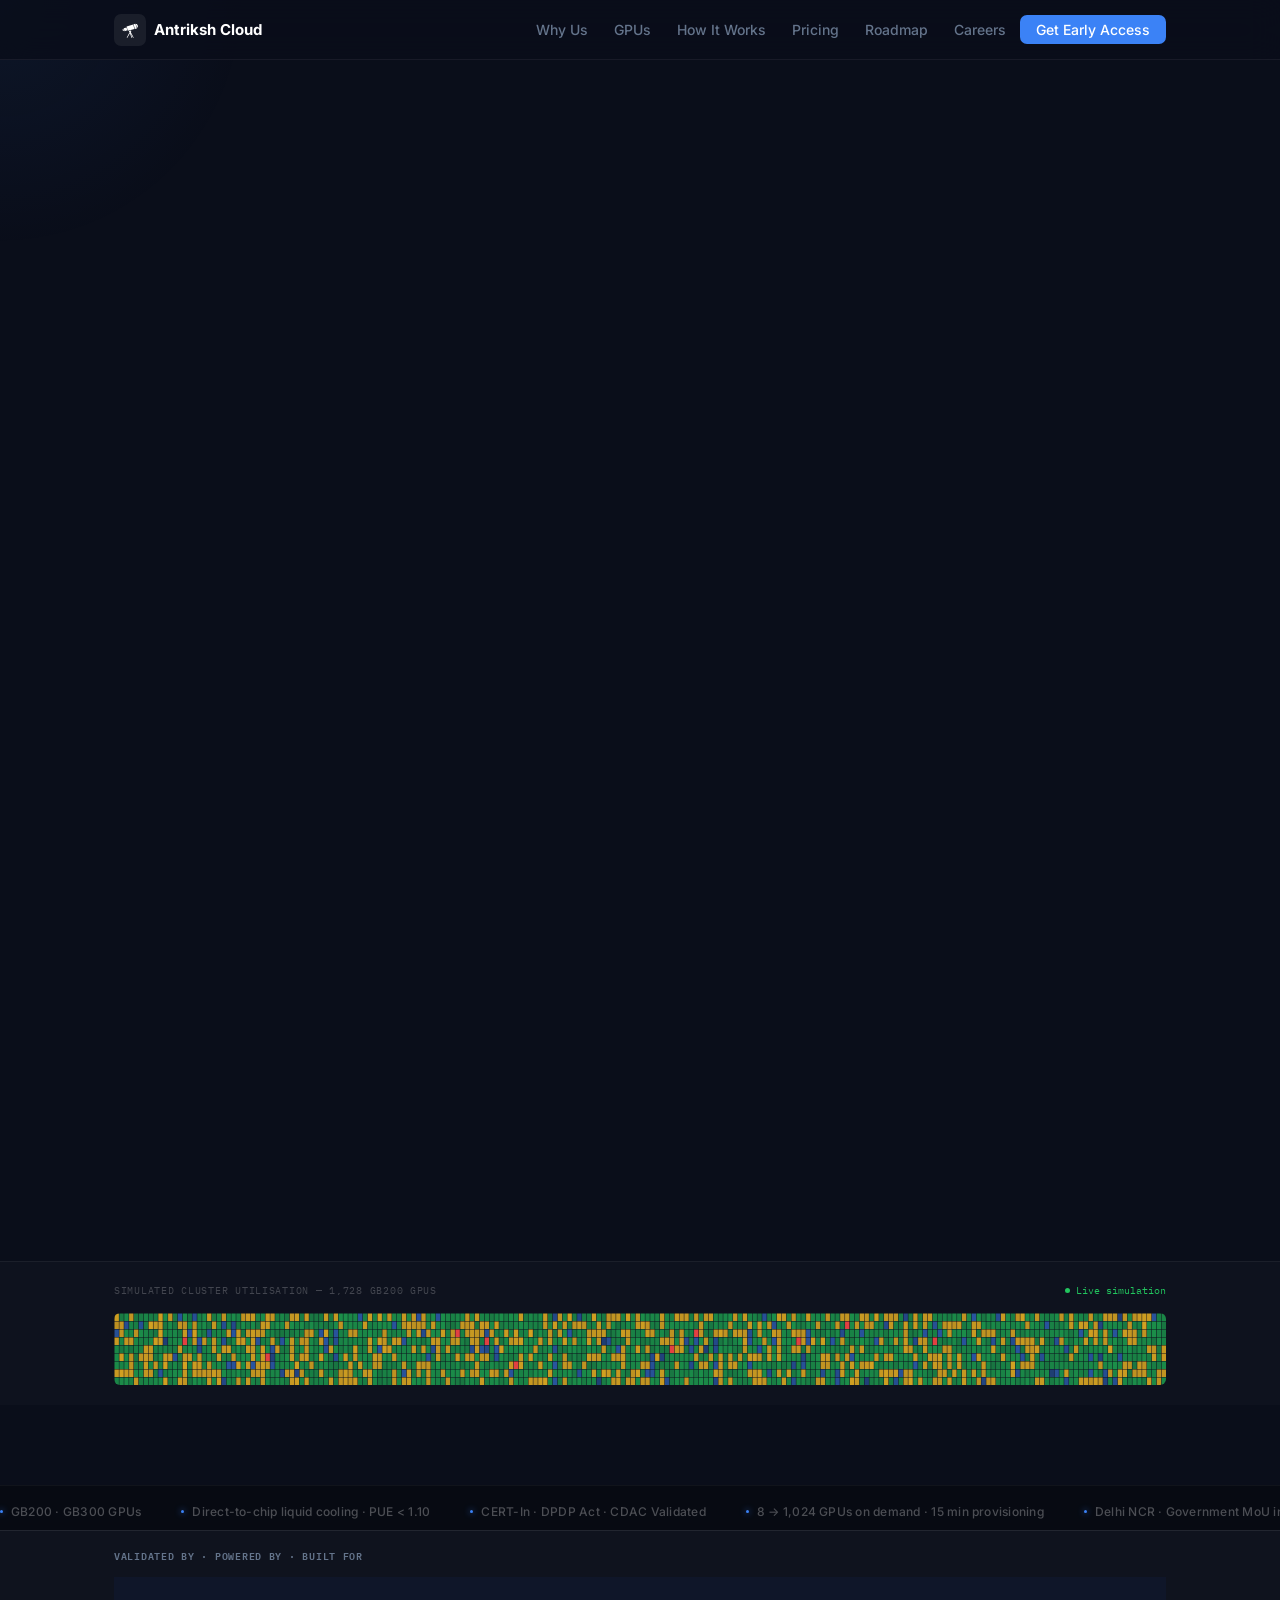
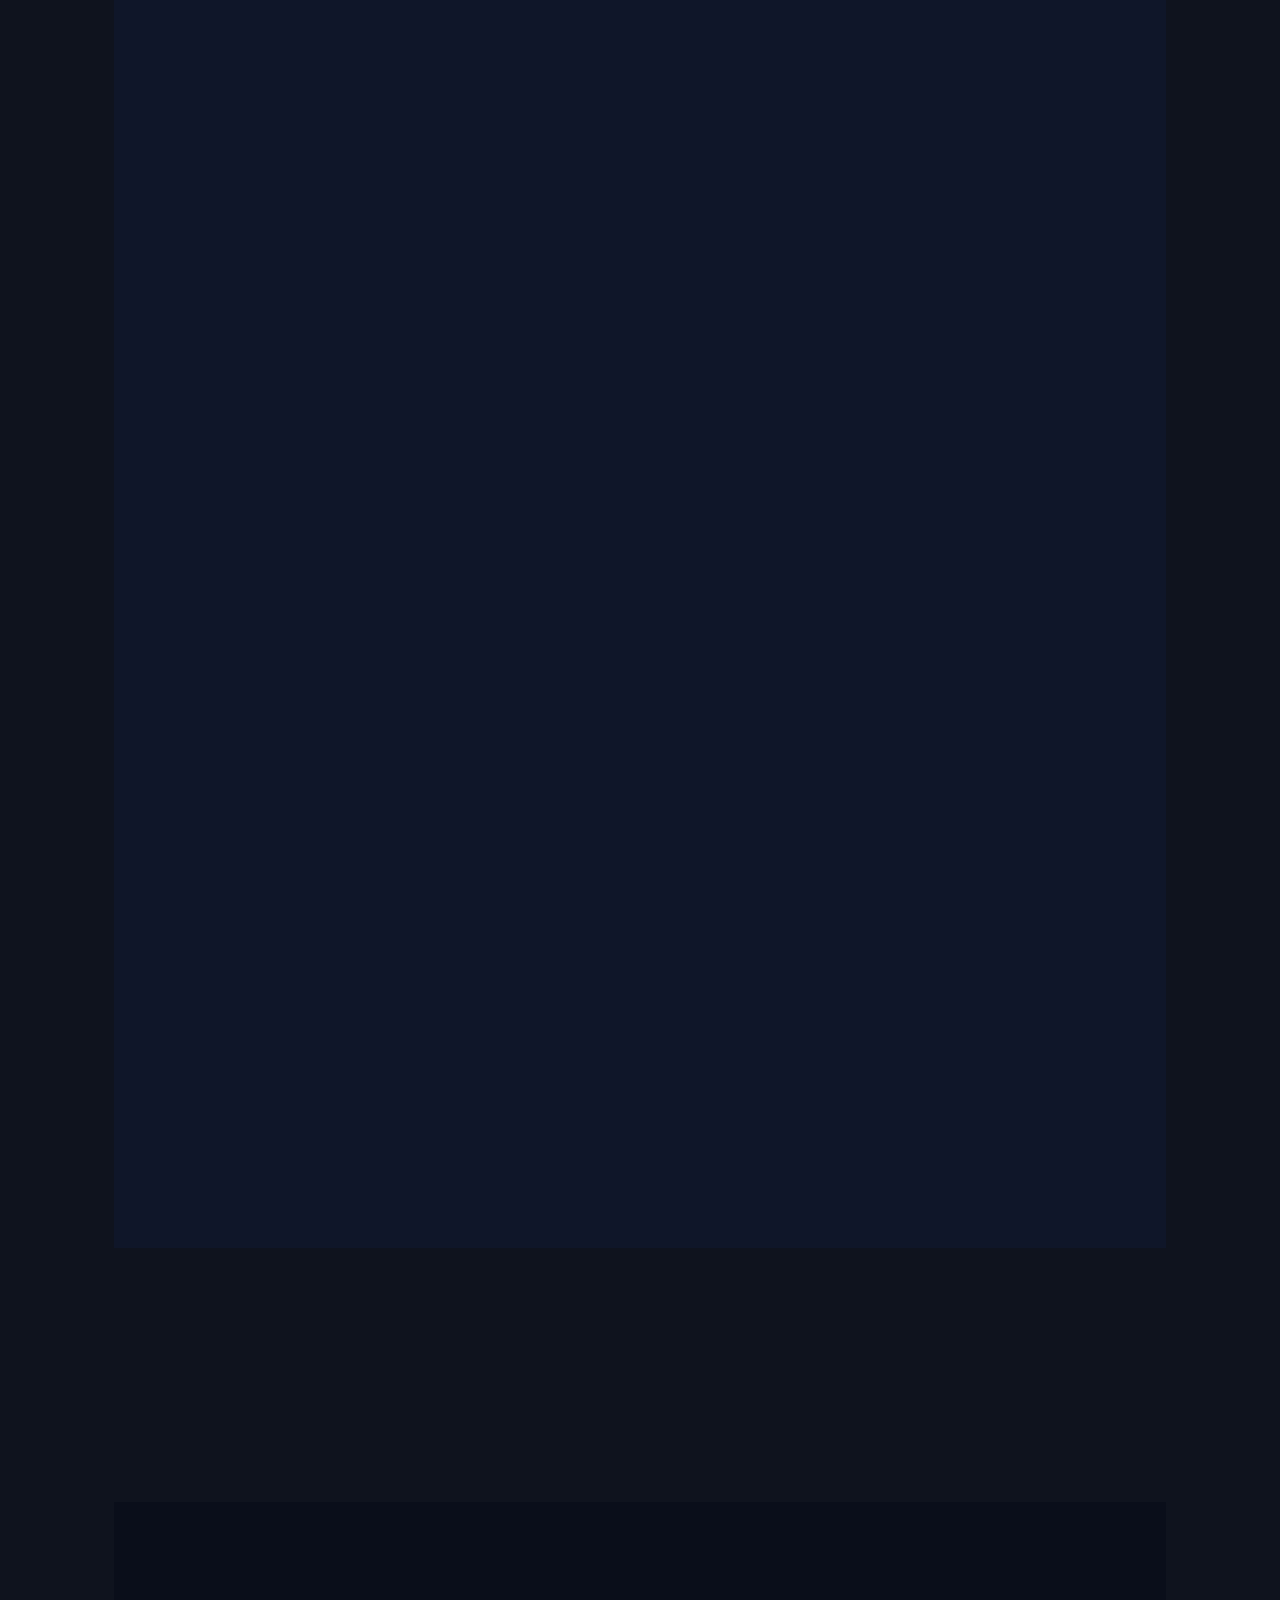
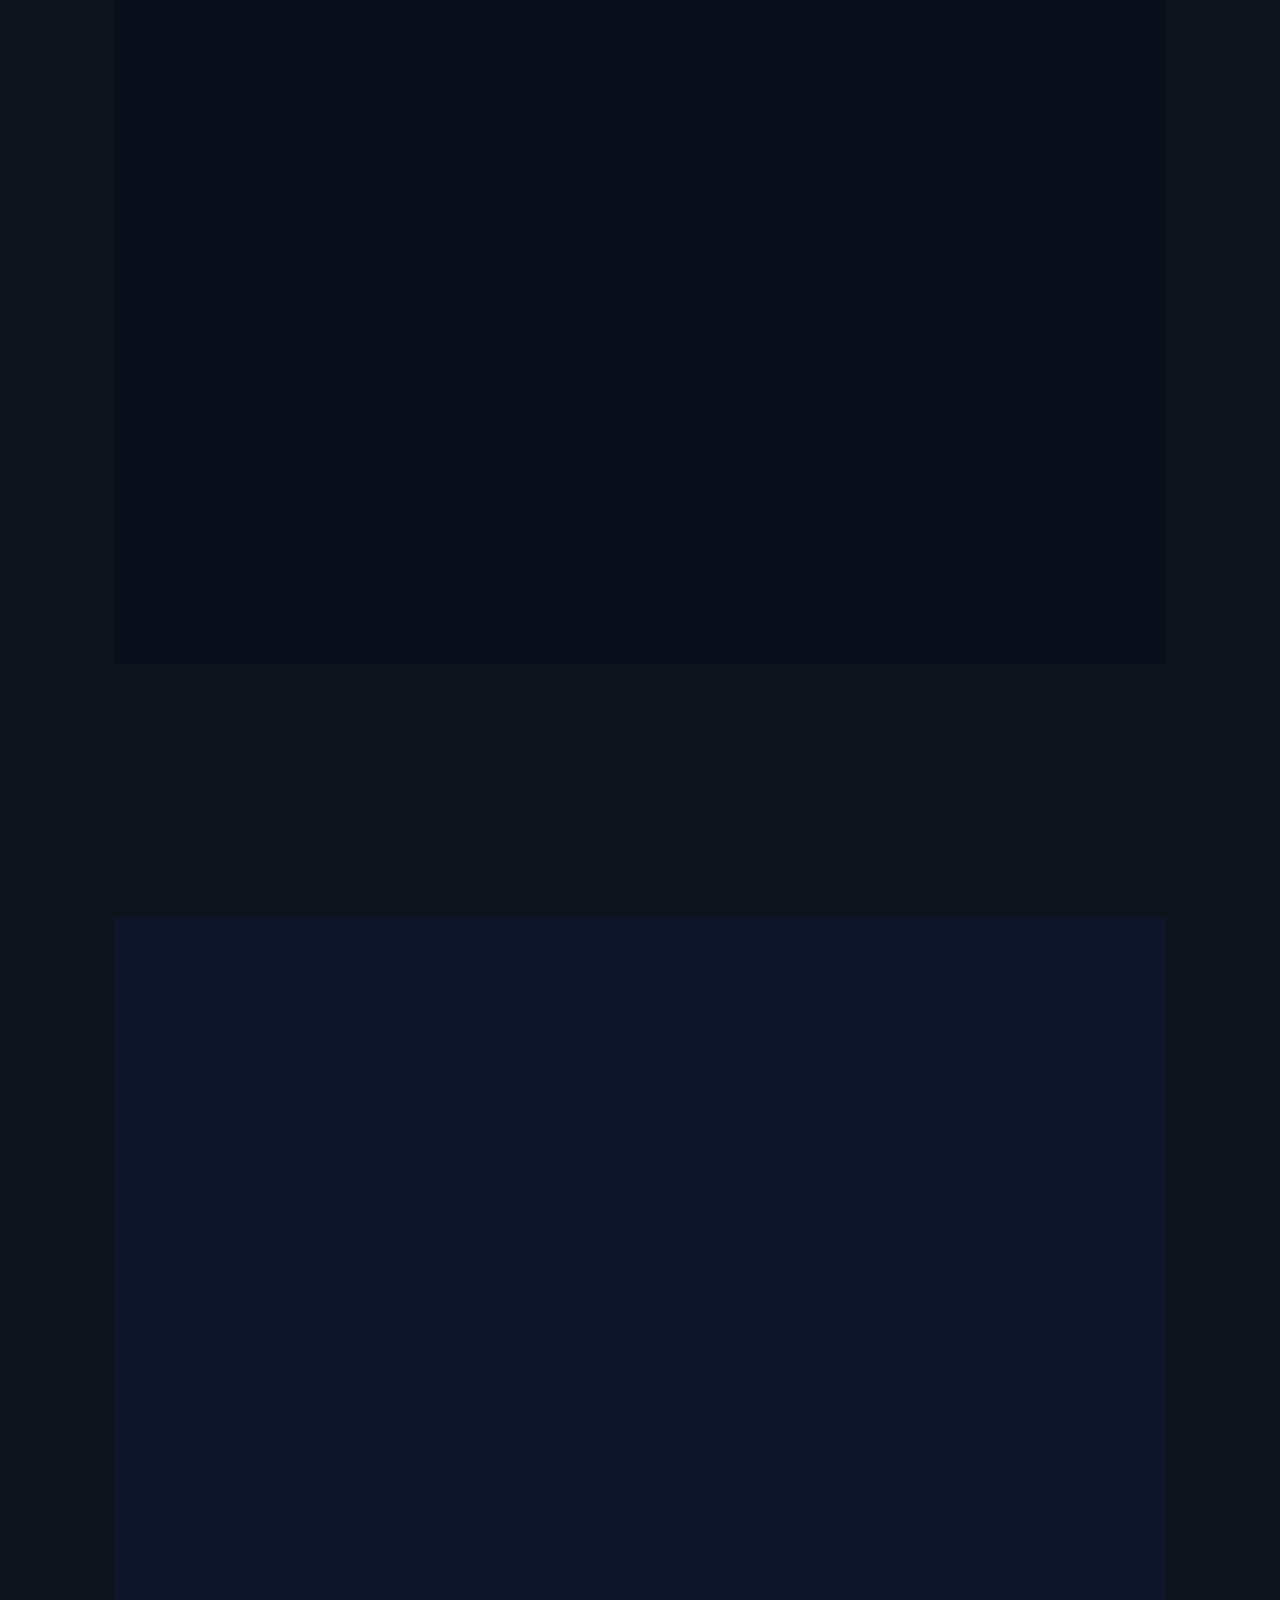
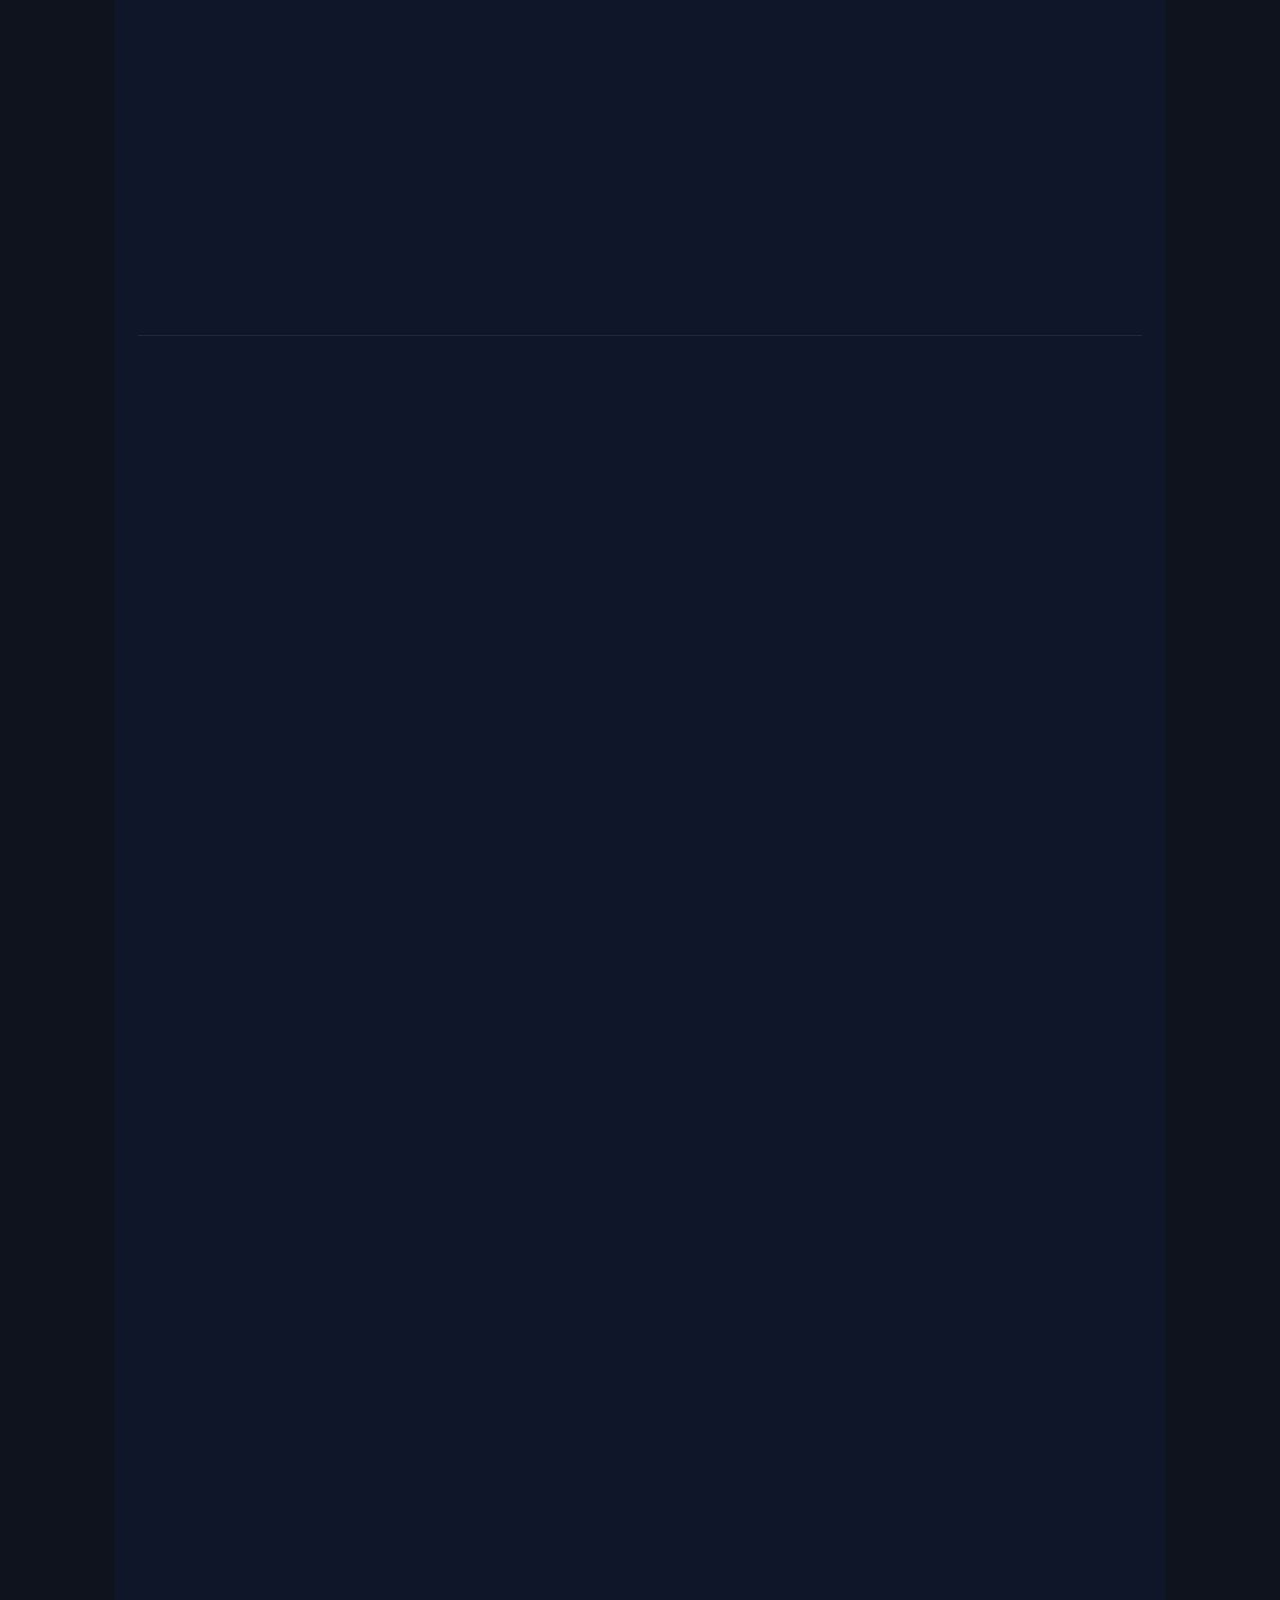
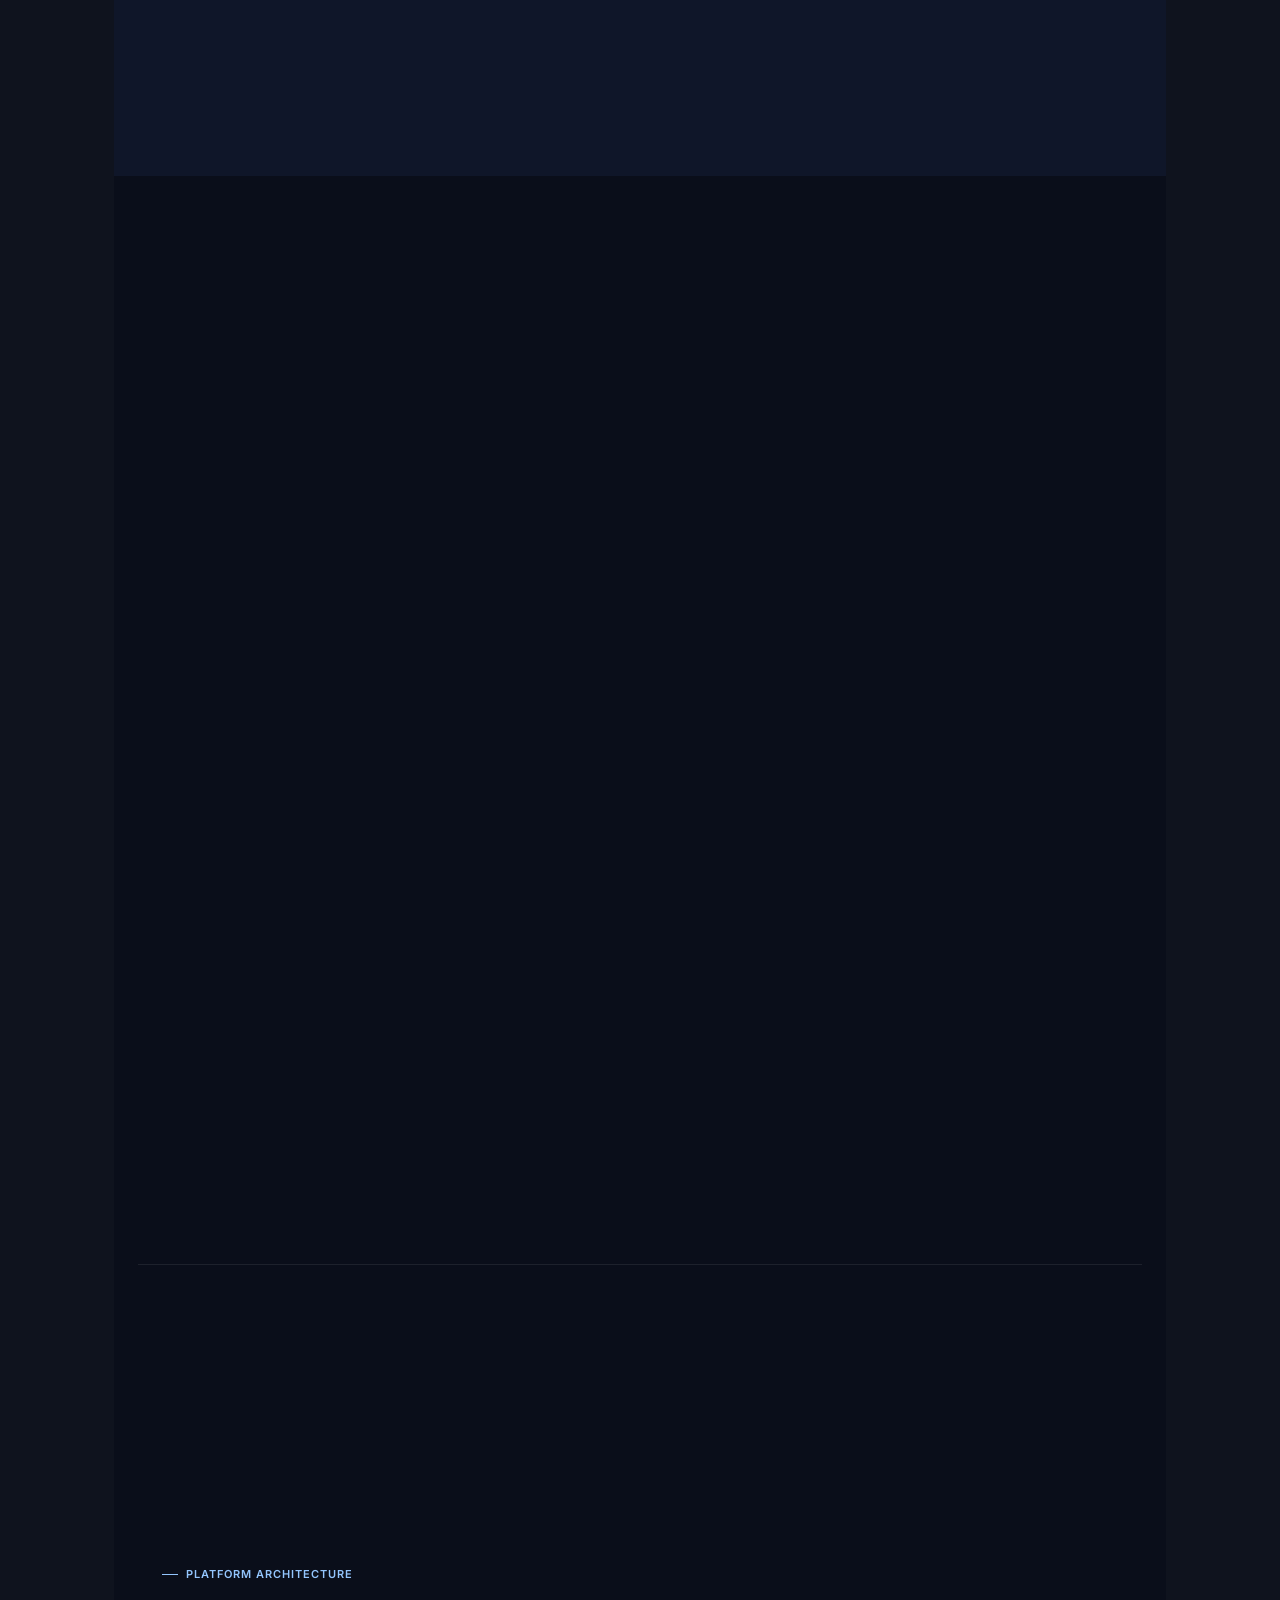
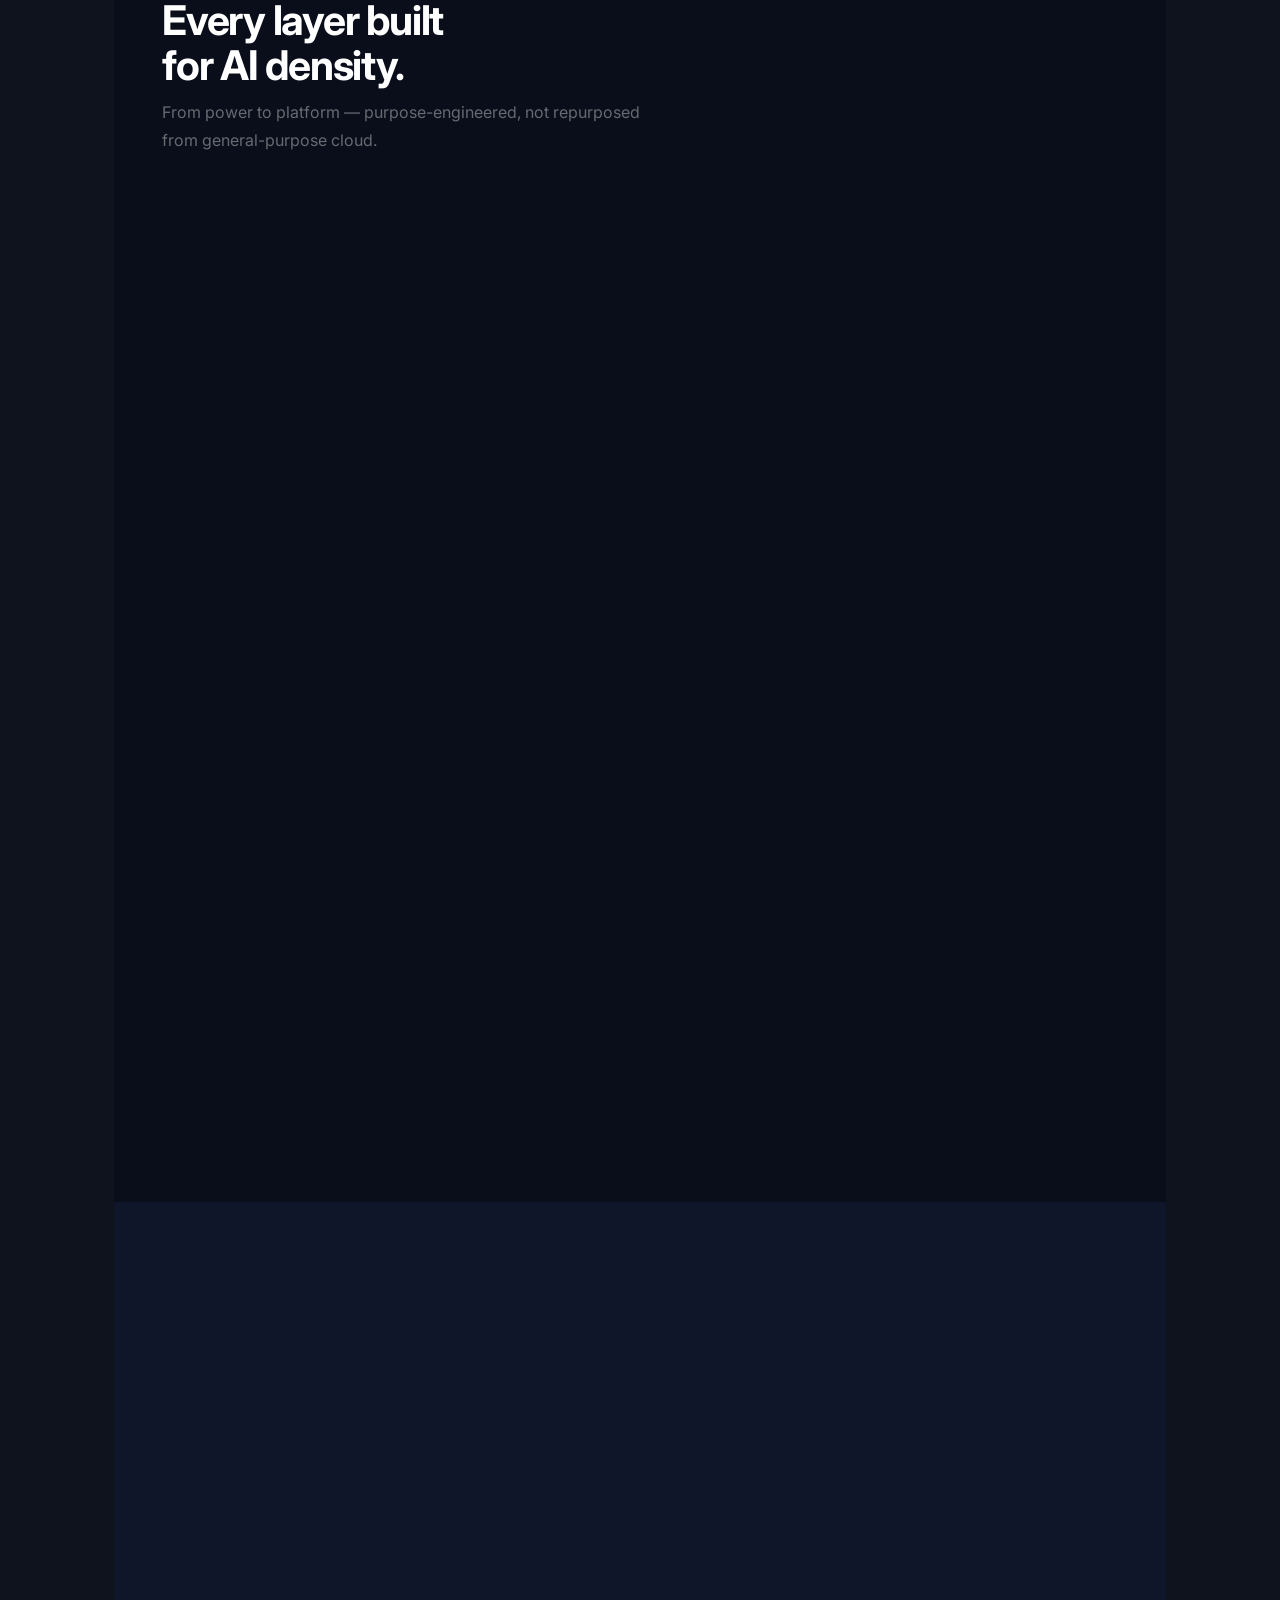
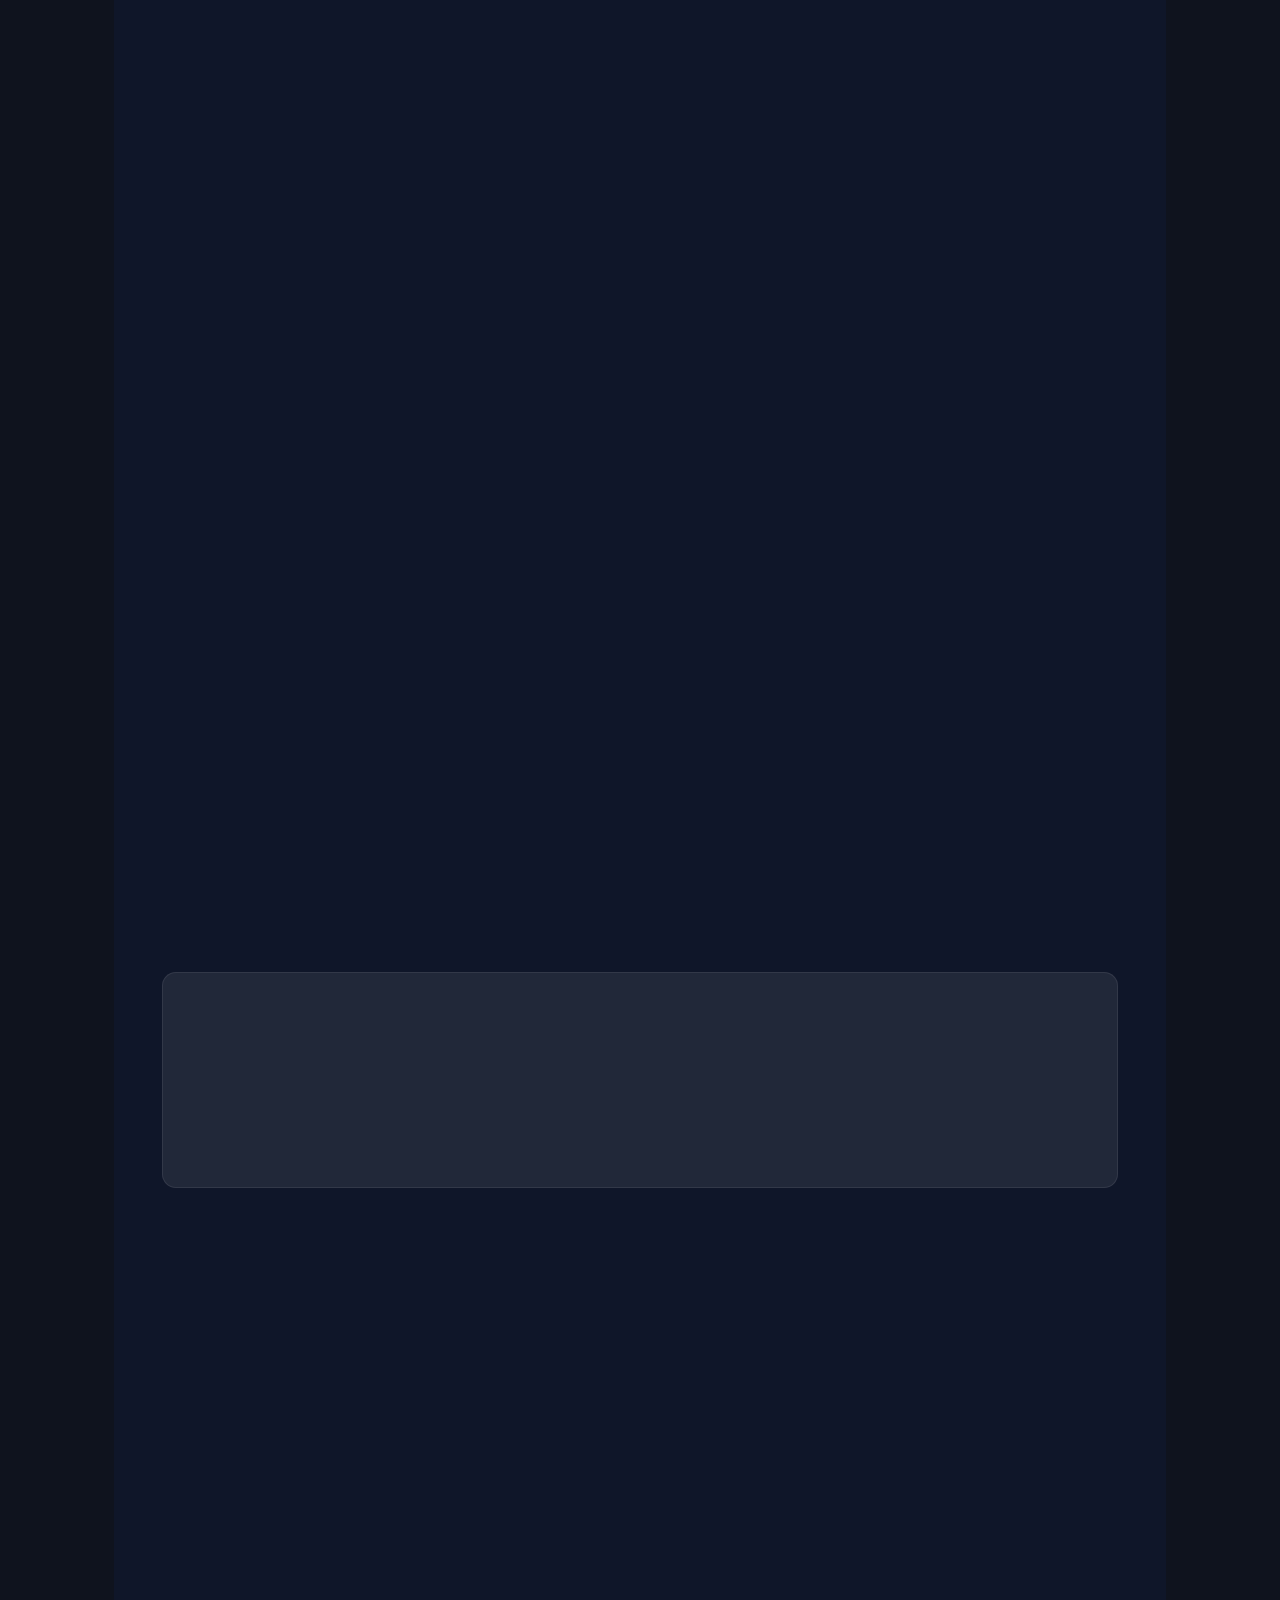
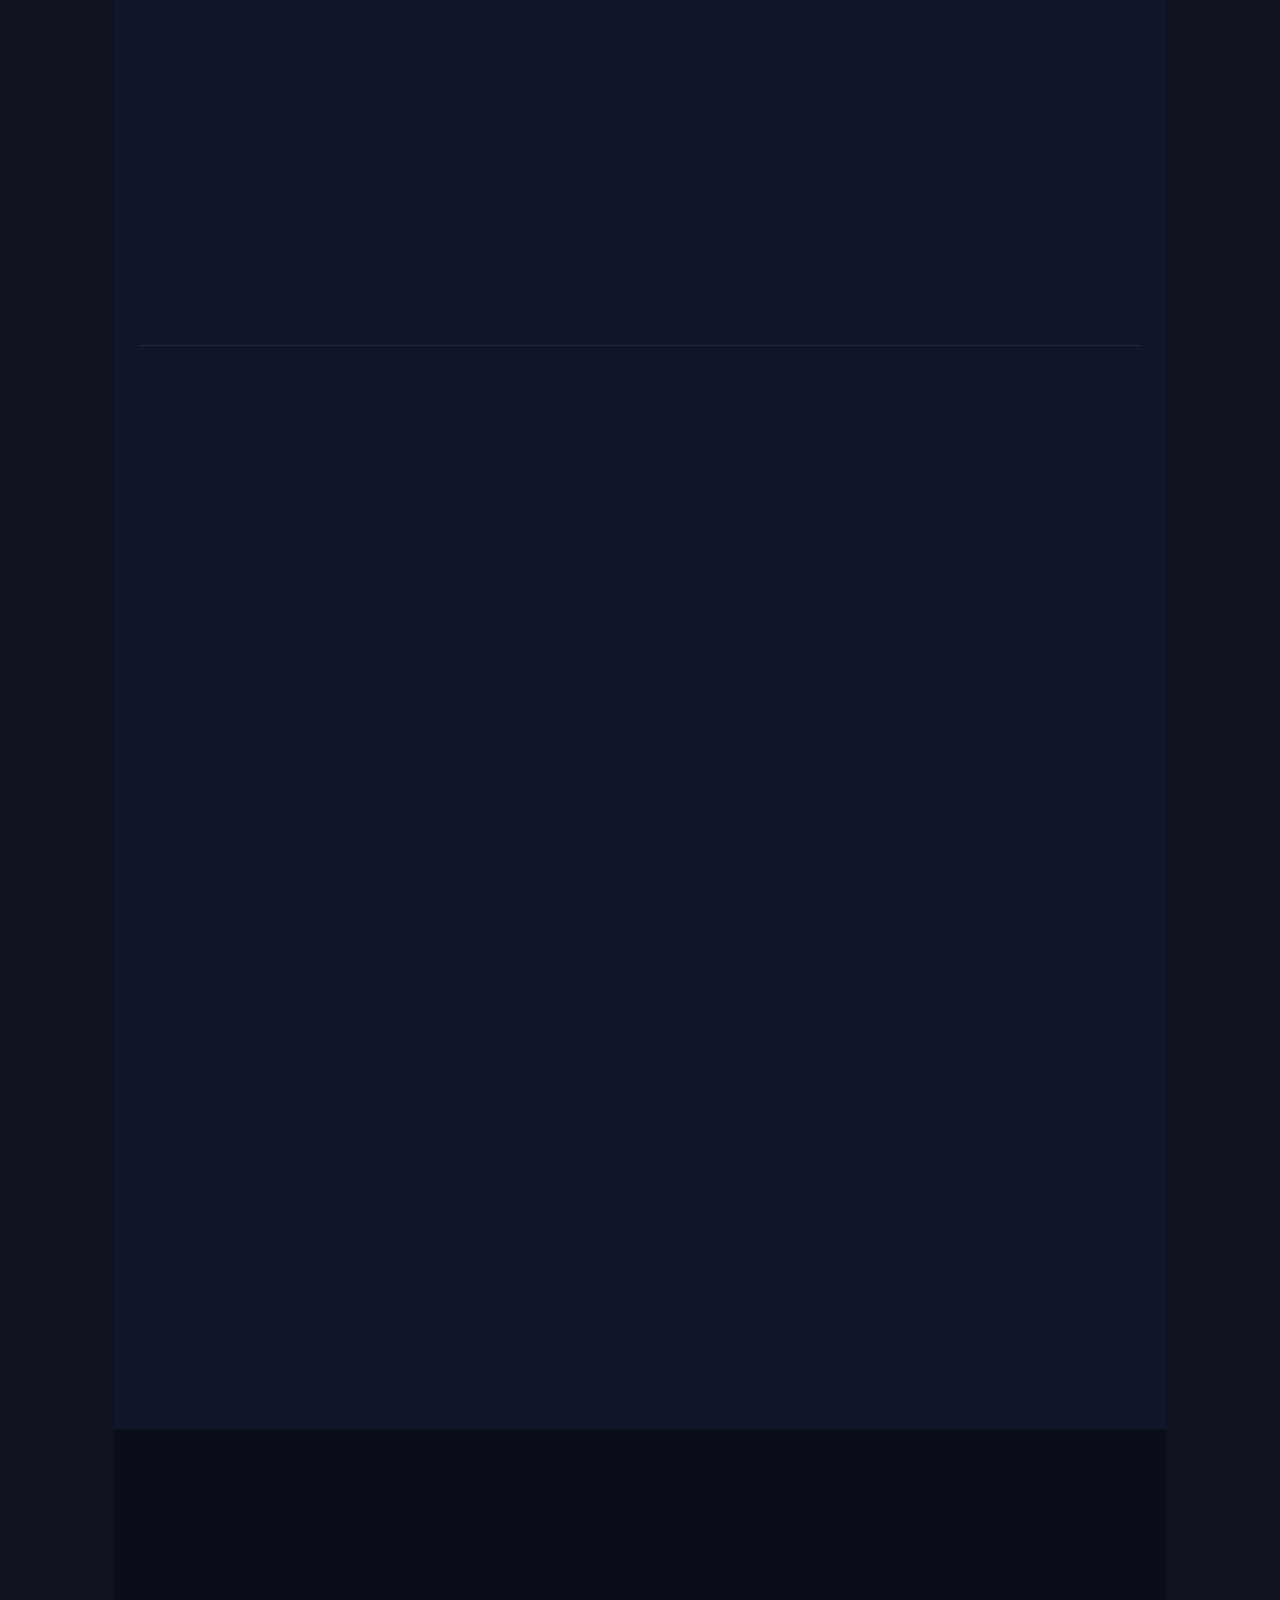
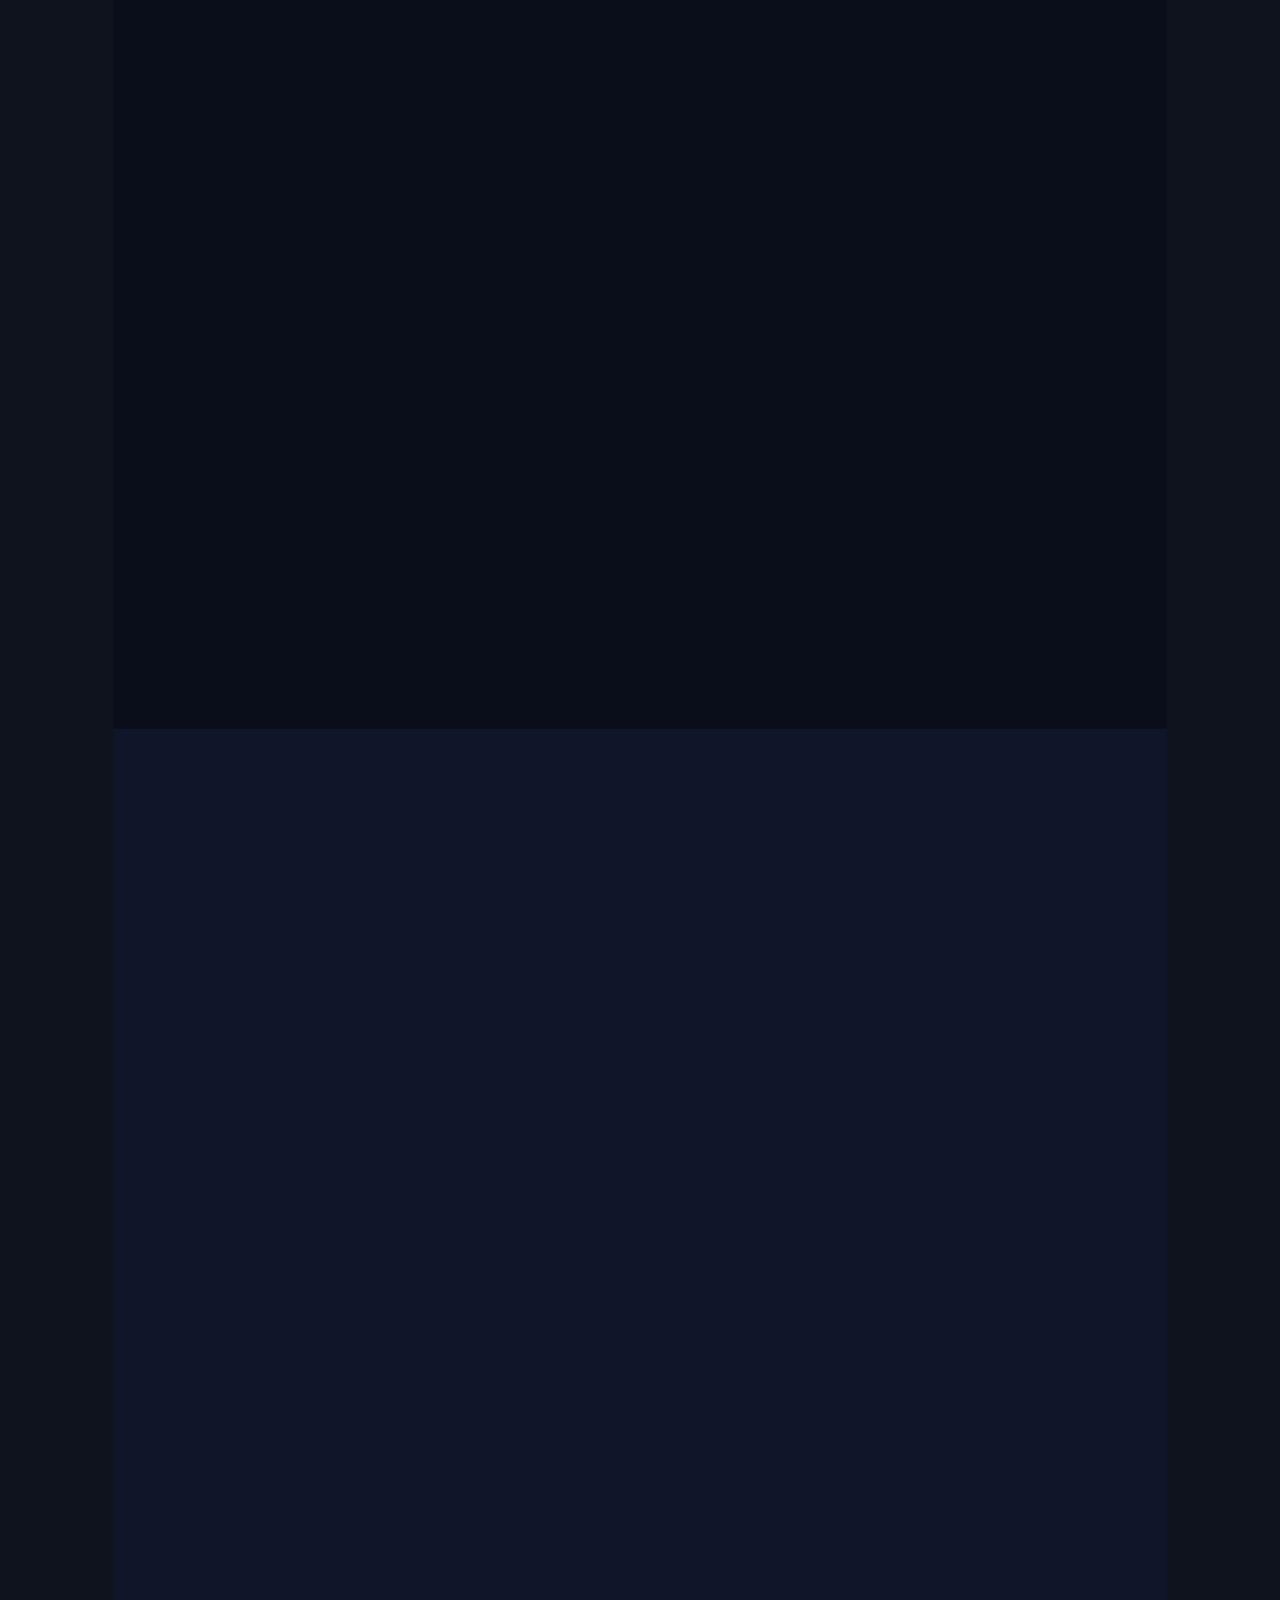
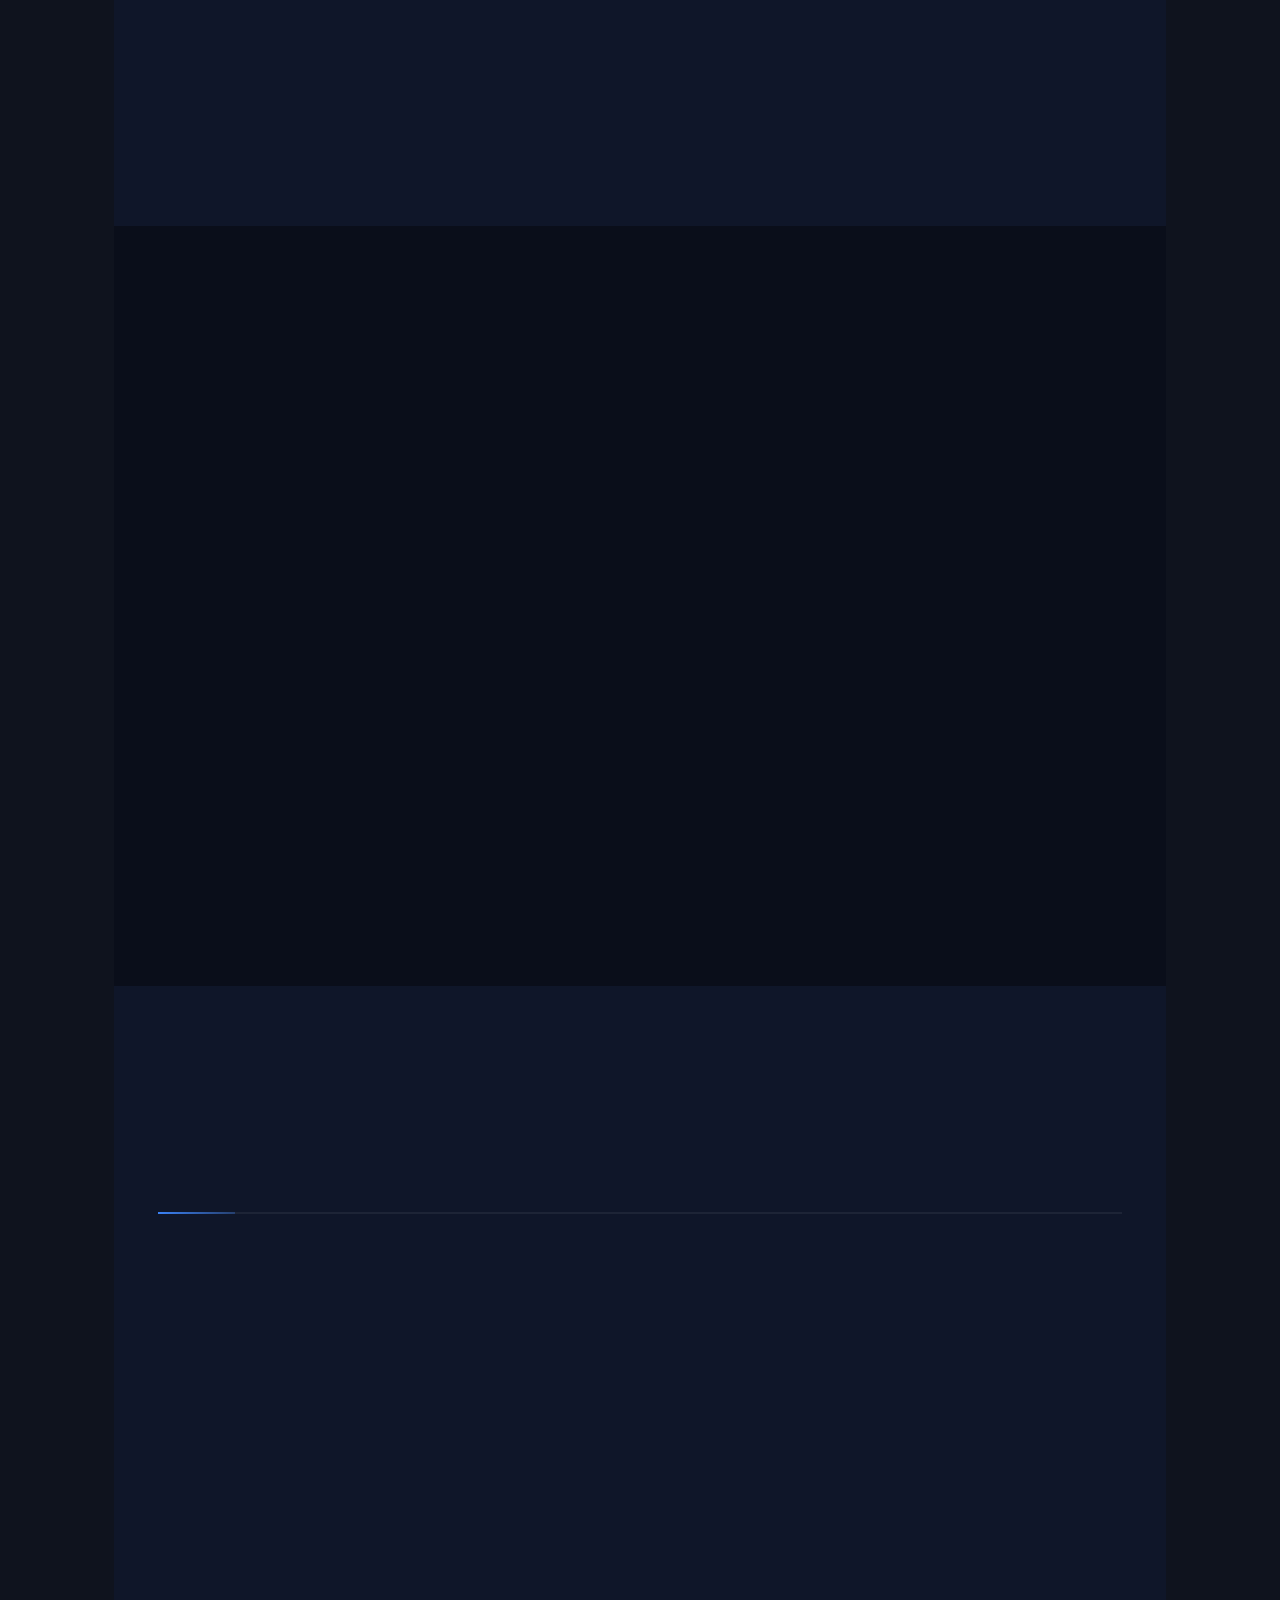
==== commit d8ee21b7: "Update index.html" ====
--- a/Dev/index.html
+++ b/Dev/index.html
@@ -3,12 +3,13 @@
 <head>
   <meta charset="UTF-8">
   <meta name="viewport" content="width=device-width, initial-scale=1.0">
-  <meta name="description" content="Sovereign GB200 & GB300 GPU clusters in India. 40-50% cheaper than AWS/GCP. Data never leaves India.">
+  <meta name="description" content="Antriksh Cloud — India's sovereign AI GPU infrastructure. GB200 &amp; GB300 clusters. 40–50% cheaper. Data never leaves India.">
   <title>Antriksh Cloud — GPU Compute for India's AI Builders</title>
   <link rel="preconnect" href="https://fonts.googleapis.com">
   <link rel="preconnect" href="https://fonts.gstatic.com" crossorigin>
   <link href="https://fonts.googleapis.com/css2?family=Inter:wght@300;400;500;600;700;800&family=IBM+Plex+Mono:wght@400;500;600&display=swap" rel="stylesheet">
   <link rel="stylesheet" href="styles.css">
+
   <!-- Three.js -->
   <script src="https://cdn.jsdelivr.net/npm/three@0.169.0/build/three.min.js" defer></script>
   <!-- GSAP + ScrollTrigger -->
@@ -17,7 +18,7 @@
 </head>
 <body>
 
-<!-- Fixed 3D Canvas (behind all content) -->
+<!-- Fixed 3D canvas — behind everything -->
 <canvas id="three-canvas"></canvas>
 
 <div id="cursor-glow"></div>
@@ -27,7 +28,7 @@
 ══════════════════════════════ -->
 <nav id="nav">
   <div class="container">
-    <a href="index.html" class="nav-logo">
+    <a href="#" class="nav-logo">
       <div class="nav-mark">
         <svg width="18" height="18" viewBox="56 48 58 48" fill="white">
           <path d="M83.58 78.95v-.57l-1.06.32-1.03-3.41 6.86-2.08 1.03 3.41-1.63.5v2.02l9.28 17.65h-2.33l-7.16-13.33 4.36 13.33h-2.32l-4.76-14.44-8.27 14.44h-2.33L83.58 78.95z"/>
@@ -57,37 +58,34 @@
   </div>
 </nav>
 
-<!-- ══════════════════════════════
-     1. HERO
-══════════════════════════════ -->
-<section id="hero" class="content-layer">
-  <canvas id="hero-canvas"></canvas>
+<section id="hero" class="content-layer" class="content-layer">
+  <canvas id="hero-canvas-2d"></canvas>
   <div class="container">
     <div class="hero-content">
-      <div class="hero-badge reveal">
+      <div class="hero-badge fade-up">
         <span class="hero-dot"></span>
         Early access now open
       </div>
-      <h1 class="hero-h reveal stagger-1">
+      <h1 class="hero-h fade-up stagger-1">
         GPU compute built<br>for <span class="grad-shimmer">AI Builders.</span>
       </h1>
-      <p class="hero-sub reveal stagger-2">
-        Sovereign GB200 &amp; GB300 clusters in India. 40&ndash;50% cheaper. Data never leaves India.
+      <p class="hero-sub fade-up stagger-2">
+        Sovereign GB200 &amp; GB300 clusters in India. 40–50% cheaper. Data never leaves India.
       </p>
-      <div class="hero-actions reveal stagger-3">
+      <div class="hero-actions fade-up stagger-3">
         <a href="#waitlist" class="btn btn-primary btn-magnetic">
           Get Early Access
           <svg width="14" height="14" fill="none" stroke="currentColor" stroke-width="2.5" viewBox="0 0 24 24"><path d="M5 12h14M12 5l7 7-7 7"/></svg>
         </a>
         <a href="#why" class="btn btn-ghost btn-magnetic">See Why</a>
       </div>
-      <div class="hero-stats reveal stagger-4">
+      <div class="hero-stats fade-up stagger-4">
         <div class="hstat">
-          <div class="hstat-val"><span class="count-num" data-count="30" data-prefix="5&ndash;" data-suffix=" ms">5&ndash;30 ms</span></div>
+          <div class="hstat-val"><span class="count-num" data-count="30" data-prefix="5–" data-suffix=" ms">5–30 ms</span></div>
           <div class="hstat-lbl">Latency across India</div>
         </div>
         <div class="hstat">
-          <div class="hstat-val"><span class="count-num" data-count="50" data-prefix="40&ndash;" data-suffix="%">40&ndash;50%</span></div>
+          <div class="hstat-val"><span class="count-num" data-count="50" data-prefix="40–" data-suffix="%">40–50%</span></div>
           <div class="hstat-lbl">Below hyperscaler pricing</div>
         </div>
         <div class="hstat">
@@ -106,7 +104,7 @@
   <div class="heatmap-wrap">
     <div class="container">
       <div class="hm-hdr">
-        <span class="hm-title">Simulated cluster utilisation &mdash; 1,728 GB200 GPUs</span>
+        <span class="hm-title">Simulated cluster utilisation — 1,728 GB200 GPUs</span>
         <span class="hm-live"><span class="hm-dot"></span>Live simulation</span>
       </div>
       <canvas id="heatmap" height="72"></canvas>
@@ -115,100 +113,59 @@
 </section>
 
 <!-- ══════════════════════════════
-     2. TICKER
+     TICKER
 ══════════════════════════════ -->
-<div class="ticker content-layer">
+<div class="ticker">
   <div class="ticker-track">
-    <span class="t-item"><span class="t-dot"></span>GB200 &middot; GB300 GPUs</span>
-    <span class="t-item"><span class="t-dot"></span>Direct-to-chip liquid cooling &middot; PUE &lt; 1.10</span>
-    <span class="t-item"><span class="t-dot"></span>CERT-In &middot; DPDP Act &middot; CDAC Validated</span>
-    <span class="t-item"><span class="t-dot"></span>8 &rarr; 1,024 GPUs on demand &middot; 15 min provisioning</span>
-    <span class="t-item"><span class="t-dot"></span>Delhi NCR &middot; Government MoU in final stages</span>
-    <span class="t-item"><span class="t-dot"></span>From $2.50 / GPU / hr &middot; INR billing &middot; Zero egress</span>
-    <span class="t-item"><span class="t-dot"></span>500 MW phased build &middot; 288,000 GPUs at scale</span>
+    <span class="t-item"><span class="t-dot"></span>GB200 · GB300 GPUs</span>
+    <span class="t-item"><span class="t-dot"></span>Direct-to-chip liquid cooling · PUE &lt; 1.10</span>
+    <span class="t-item"><span class="t-dot"></span>CERT-In · DPDP Act · CDAC Validated</span>
+    <span class="t-item"><span class="t-dot"></span>8 → 1,024 GPUs on demand · 15 min provisioning</span>
+    <span class="t-item"><span class="t-dot"></span>Delhi NCR · Government MoU in final stages</span>
+    <span class="t-item"><span class="t-dot"></span>From $2.50 / GPU / hr · INR billing · Zero egress</span>
+    <span class="t-item"><span class="t-dot"></span>500 MW phased build · 288,000 GPUs at scale</span>
     <!-- Duplicate for seamless loop -->
-    <span class="t-item"><span class="t-dot"></span>GB200 &middot; GB300 GPUs</span>
-    <span class="t-item"><span class="t-dot"></span>Direct-to-chip liquid cooling &middot; PUE &lt; 1.10</span>
-    <span class="t-item"><span class="t-dot"></span>CERT-In &middot; DPDP Act &middot; CDAC Validated</span>
-    <span class="t-item"><span class="t-dot"></span>8 &rarr; 1,024 GPUs on demand &middot; 15 min provisioning</span>
-    <span class="t-item"><span class="t-dot"></span>Delhi NCR &middot; Government MoU in final stages</span>
-    <span class="t-item"><span class="t-dot"></span>From $2.50 / GPU / hr &middot; INR billing &middot; Zero egress</span>
-    <span class="t-item"><span class="t-dot"></span>500 MW phased build &middot; 288,000 GPUs at scale</span>
+    <span class="t-item"><span class="t-dot"></span>GB200 · GB300 GPUs</span>
+    <span class="t-item"><span class="t-dot"></span>Direct-to-chip liquid cooling · PUE &lt; 1.10</span>
+    <span class="t-item"><span class="t-dot"></span>CERT-In · DPDP Act · CDAC Validated</span>
+    <span class="t-item"><span class="t-dot"></span>8 → 1,024 GPUs on demand · 15 min provisioning</span>
+    <span class="t-item"><span class="t-dot"></span>Delhi NCR · Government MoU in final stages</span>
+    <span class="t-item"><span class="t-dot"></span>From $2.50 / GPU / hr · INR billing · Zero egress</span>
+    <span class="t-item"><span class="t-dot"></span>500 MW phased build · 288,000 GPUs at scale</span>
   </div>
 </div>
 
 <!-- ══════════════════════════════
-     3. PARTNER / CREDENTIAL STRIP
+     PARTNER / CREDENTIAL STRIP
 ══════════════════════════════ -->
-<div class="partner-strip content-layer">
-  <div class="container">
-    <div class="ps-label">Validated by &middot; Powered by &middot; Built for</div>
-    <div class="ps-logos">
-      <div class="ps-logo">
-        <svg width="28" height="28" viewBox="0 0 28 28" fill="none"><rect width="28" height="28" rx="6" fill="#76b900"/><text x="14" y="19" fill="white" font-size="9" font-family="Arial" font-weight="900" text-anchor="middle">NVIDIA</text></svg>
-        <span>NVIDIA Partner</span>
-      </div>
-      <div class="ps-sep"></div>
-      <div class="ps-logo">
-        <svg width="28" height="28" viewBox="0 0 28 28" fill="none"><rect width="28" height="28" rx="6" fill="#FF6B00"/><text x="14" y="19" fill="white" font-size="8" font-family="Arial" font-weight="900" text-anchor="middle">CDAC</text></svg>
-        <span>CDAC Validated</span>
-      </div>
-      <div class="ps-sep"></div>
-      <div class="ps-logo">
-        <svg width="28" height="28" viewBox="0 0 28 28" fill="none"><rect width="28" height="28" rx="6" fill="#1a56db"/><text x="14" y="19" fill="white" font-size="7.5" font-family="Arial" font-weight="900" text-anchor="middle">MeitY</text></svg>
-        <span>MeitY Aligned</span>
-      </div>
-      <div class="ps-sep"></div>
-      <div class="ps-logo">
-        <svg width="28" height="28" viewBox="0 0 28 28" fill="none"><rect width="28" height="28" rx="6" fill="#0ea5e9"/><text x="14" y="13" fill="white" font-size="6" font-family="Arial" font-weight="700" text-anchor="middle">CERT</text><text x="14" y="21" fill="white" font-size="6" font-family="Arial" font-weight="700" text-anchor="middle">-In</text></svg>
-        <span>CERT-In Ready</span>
-      </div>
-      <div class="ps-sep"></div>
-      <div class="ps-logo">
-        <svg width="28" height="28" viewBox="0 0 28 28" fill="none"><rect width="28" height="28" rx="6" fill="#16a34a"/><text x="14" y="13" fill="white" font-size="6" font-family="Arial" font-weight="700" text-anchor="middle">Hydro</text><text x="14" y="21" fill="white" font-size="6" font-family="Arial" font-weight="700" text-anchor="middle">power</text></svg>
-        <span>Renewable Energy</span>
-      </div>
-      <div class="ps-sep"></div>
-      <div class="ps-logo">
-        <svg width="28" height="28" viewBox="0 0 28 28" fill="none"><rect width="28" height="28" rx="6" fill="#7c3aed"/><text x="14" y="13" fill="white" font-size="6" font-family="Arial" font-weight="700" text-anchor="middle">India</text><text x="14" y="21" fill="white" font-size="6" font-family="Arial" font-weight="700" text-anchor="middle">AI</text></svg>
-        <span>IndiaAI Mission</span>
-      </div>
-      <div class="ps-sep"></div>
-      <div class="ps-logo">
-        <svg width="28" height="28" viewBox="0 0 28 28" fill="none"><rect width="28" height="28" rx="6" fill="#0f172a"/><text x="14" y="13" fill="white" font-size="6" font-family="Arial" font-weight="700" text-anchor="middle">DPDP</text><text x="14" y="21" fill="white" font-size="6" font-family="Arial" font-weight="700" text-anchor="middle">Act</text></svg>
-        <span>DPDP Compliant</span>
-      </div>
-    </div>
-  </div>
-</div>
-
-<!-- ══════════════════════════════
-     4. WHY ANTRIKSH
-══════════════════════════════ -->
+<div class="partner-strip">
+  <div class="container">
+    <div class="ps-label">Validated by · Powered by · Built for</div>
+
 <section id="why" class="content-layer">
   <div class="container">
-    <div class="lbl reveal">Built in India. Built for AI.</div>
-    <h2 class="reveal">The infrastructure gap<br>India's AI deserves to close.</h2>
-    <p class="reveal stagger-1 section-desc">
-      90% of India's AI runs on foreign servers &mdash; 3&ndash;4&times; more expensive, 200ms+ slower, outside India's legal borders.
+    <div class="lbl fade-up">Built in India. Built for AI.</div>
+    <h2 class="fade-up">The infrastructure gap<br>India's AI deserves to close.</h2>
+    <p class="fade-up stagger-1" style="max-width:520px;margin-top:.625rem">
+      90% of India's AI runs on foreign servers — 3–4× more expensive, 200ms+ slower, outside India's legal borders.
     </p>
 
     <div class="why-grid">
 
-      <!-- Bar chart: Cost / Latency / Density -->
-      <div class="chart-card glass-card reveal">
+      <!-- ① Bar chart: Cost / Latency / Density -->
+      <div class="chart-card fade-up">
         <div class="chart-title">Cost per GPU-hour (lower is better)</div>
         <div class="bar-row">
           <div class="bar-label">
-            <span class="bar-name bar-name-muted">AWS / GCP / Azure</span>
-            <span class="bar-val bar-val-muted">$6&ndash;8/hr</span>
+            <span class="bar-name">AWS / GCP / Azure</span>
+            <span class="bar-val" style="color:#94a3b8">$6–8/hr</span>
           </div>
           <div class="bar-track"><div class="bar-fill hyp" data-w="100%"></div></div>
         </div>
         <div class="bar-row">
           <div class="bar-label">
-            <span class="bar-name bar-name-blue">Antriksh Cloud</span>
-            <span class="bar-val bar-val-blue">$2.50&ndash;5/hr</span>
+            <span class="bar-name" style="color:var(--blue)">Antriksh Cloud</span>
+            <span class="bar-val" style="color:var(--blue)">$2.50–5/hr</span>
           </div>
           <div class="bar-track"><div class="bar-fill ant" data-w="55%"></div></div>
         </div>
@@ -216,15 +173,15 @@
         <div class="chart-title">Latency to Indian users (lower is better)</div>
         <div class="bar-row">
           <div class="bar-label">
-            <span class="bar-name bar-name-muted">US/EU-based cloud</span>
-            <span class="bar-val bar-val-muted">180&ndash;250 ms</span>
+            <span class="bar-name">US/EU-based cloud</span>
+            <span class="bar-val" style="color:#94a3b8">180–250 ms</span>
           </div>
           <div class="bar-track"><div class="bar-fill hyp" data-w="100%"></div></div>
         </div>
         <div class="bar-row">
           <div class="bar-label">
-            <span class="bar-name bar-name-blue">Antriksh (Delhi NCR)</span>
-            <span class="bar-val bar-val-blue">5&ndash;30 ms</span>
+            <span class="bar-name" style="color:var(--blue)">Antriksh (Delhi NCR)</span>
+            <span class="bar-val" style="color:var(--blue)">5–30 ms</span>
           </div>
           <div class="bar-track"><div class="bar-fill ant" data-w="15%"></div></div>
         </div>
@@ -232,53 +189,55 @@
         <div class="chart-title">GPU rack density (higher is better)</div>
         <div class="bar-row">
           <div class="bar-label">
-            <span class="bar-name bar-name-muted">Standard data centre</span>
-            <span class="bar-val bar-val-muted">10&ndash;30 kW/rack</span>
+            <span class="bar-name">Standard data centre</span>
+            <span class="bar-val" style="color:#94a3b8">10–30 kW/rack</span>
           </div>
           <div class="bar-track"><div class="bar-fill hyp" data-w="22%"></div></div>
         </div>
         <div class="bar-row">
           <div class="bar-label">
-            <span class="bar-name bar-name-blue">Antriksh liquid-cooled</span>
-            <span class="bar-val bar-val-blue">150&ndash;300 kW/rack</span>
+            <span class="bar-name" style="color:var(--blue)">Antriksh liquid-cooled</span>
+            <span class="bar-val" style="color:var(--blue)">150–300 kW/rack</span>
           </div>
           <div class="bar-track"><div class="bar-fill ant" data-w="100%"></div></div>
         </div>
       </div>
 
-      <!-- DC photo card -->
-      <div class="photo-card reveal stagger-1">
+      <!-- ② DC photo card -->
+      <div class="photo-card fade-up stagger-1">
         <img src="https://images.unsplash.com/photo-1558494949-ef010cbdcc31?w=900&q=80&auto=format&fit=crop" alt="Data centre" loading="lazy">
         <div class="photo-overlay">
-          <div class="photo-tag">Our site &middot; Delhi NCR, India</div>
+          <div class="photo-tag">Our site · Delhi NCR, India</div>
           <div class="photo-bignum">500 MW</div>
-          <div class="photo-sub">Canal-adjacent &middot; Hydropower + solar &middot; liquid-cooled campus</div>
-        </div>
-      </div>
-
-      <!-- Market Opportunity Bubble Chart -->
-      <div class="bubble-card glass-card reveal">
+          <div class="photo-sub">Canal-adjacent · Hydropower + solar · liquid-cooled campus</div>
+        </div>
+      </div>
+
+      <!-- ③ Market Opportunity Bubble Chart -->
+      <div class="bubble-card fade-up">
         <div class="bubble-title">India AI Market Opportunity</div>
-        <svg viewBox="0 0 320 195" xmlns="http://www.w3.org/2000/svg" class="chart-svg">
+        <svg viewBox="0 0 320 195" xmlns="http://www.w3.org/2000/svg" style="width:100%;display:block">
+          <!-- Grid lines -->
           <line x1="38" y1="18"  x2="38"  y2="168" stroke="rgba(255,255,255,.07)" stroke-width="1"/>
           <line x1="38" y1="168" x2="302" y2="168" stroke="rgba(255,255,255,.07)" stroke-width="1"/>
           <line x1="38" y1="128" x2="302" y2="128" stroke="rgba(255,255,255,.04)" stroke-width="1" stroke-dasharray="3 3"/>
           <line x1="38" y1="88"  x2="302" y2="88"  stroke="rgba(255,255,255,.04)" stroke-width="1" stroke-dasharray="3 3"/>
           <line x1="38" y1="48"  x2="302" y2="48"  stroke="rgba(255,255,255,.04)" stroke-width="1" stroke-dasharray="3 3"/>
+          <!-- Y labels -->
           <text x="34" y="171" fill="rgba(255,255,255,.22)" font-size="7" font-family="IBM Plex Mono" text-anchor="end">0%</text>
           <text x="34" y="131" fill="rgba(255,255,255,.22)" font-size="7" font-family="IBM Plex Mono" text-anchor="end">25%</text>
           <text x="34" y="91"  fill="rgba(255,255,255,.22)" font-size="7" font-family="IBM Plex Mono" text-anchor="end">50%</text>
           <text x="34" y="51"  fill="rgba(255,255,255,.22)" font-size="7" font-family="IBM Plex Mono" text-anchor="end">75%</text>
-          <text x="170" y="184" fill="rgba(255,255,255,.22)" font-size="7" font-family="IBM Plex Mono" text-anchor="middle">AI Adoption Rate &rarr;</text>
-          <!-- USA -->
+          <text x="170" y="184" fill="rgba(255,255,255,.22)" font-size="7" font-family="IBM Plex Mono" text-anchor="middle">AI Adoption Rate →</text>
+          <!-- USA bubble -->
           <circle cx="200" cy="104" r="20" fill="rgba(100,116,139,.2)" stroke="rgba(100,116,139,.45)" stroke-width="1"/>
           <text x="200" y="101" fill="rgba(255,255,255,.6)"  font-size="8" font-family="Inter" font-weight="600" text-anchor="middle">USA</text>
           <text x="200" y="112" fill="rgba(255,255,255,.3)"  font-size="7" font-family="IBM Plex Mono" text-anchor="middle">22% AI</text>
-          <!-- China -->
+          <!-- China bubble -->
           <circle cx="140" cy="118" r="17" fill="rgba(239,68,68,.12)" stroke="rgba(239,68,68,.38)" stroke-width="1"/>
           <text x="140" y="115" fill="rgba(255,255,255,.6)"  font-size="8" font-family="Inter" font-weight="600" text-anchor="middle">China</text>
           <text x="140" y="125" fill="rgba(255,255,255,.3)"  font-size="7" font-family="IBM Plex Mono" text-anchor="middle">35%</text>
-          <!-- India pulsing -->
+          <!-- India bubble — pulsing -->
           <circle cx="258" cy="70" r="38" fill="rgba(59,130,246,.18)" stroke="rgba(59,130,246,.6)" stroke-width="1.5"/>
           <circle cx="258" cy="70" r="38" fill="none" stroke="rgba(59,130,246,.25)" stroke-width="1">
             <animate attributeName="r" values="38;46;38" dur="3s" repeatCount="indefinite"/>
@@ -286,58 +245,65 @@
           </circle>
           <text x="258" y="63" fill="#93c5fd" font-size="10" font-family="Inter" font-weight="700" text-anchor="middle">India</text>
           <text x="258" y="75" fill="rgba(59,130,246,.95)" font-size="9" font-family="IBM Plex Mono" font-weight="600" text-anchor="middle">48% adoption</text>
-          <text x="258" y="87" fill="rgba(251,191,36,.9)"  font-size="8" font-family="IBM Plex Mono" text-anchor="middle">1% infra &#9660;</text>
+          <text x="258" y="87" fill="rgba(251,191,36,.9)"  font-size="8" font-family="IBM Plex Mono" text-anchor="middle">1% infra ▼</text>
         </svg>
-        <div class="stat-pills-3">
-          <div class="stat-pill">
-            <div class="stat-pill-val">$41.7B</div>
-            <div class="stat-pill-lbl">India SAM 2030</div>
-          </div>
-          <div class="stat-pill">
-            <div class="stat-pill-val stat-pill-val-blue">48%</div>
-            <div class="stat-pill-lbl">AI adoption rate</div>
-          </div>
-          <div class="stat-pill">
-            <div class="stat-pill-val stat-pill-val-amber">51&times;</div>
-            <div class="stat-pill-lbl">infra gap vs USA</div>
-          </div>
-        </div>
-      </div>
-
-      <!-- India AI market growth line chart -->
-      <div class="chart-card glass-card reveal stagger-1">
-        <div class="chart-title">India AI infrastructure market &mdash; projected growth ($B)</div>
-        <svg viewBox="0 0 320 180" xmlns="http://www.w3.org/2000/svg" class="chart-svg">
+        <!-- Stat pills -->
+        <div style="display:grid;grid-template-columns:1fr 1fr 1fr;gap:1px;background:rgba(255,255,255,.06);border-radius:8px;overflow:hidden;margin-top:.75rem">
+          <div style="padding:.75rem;background:rgba(255,255,255,.03);text-align:center">
+            <div style="font-size:1.125rem;font-weight:700;color:#fff;letter-spacing:-0.02em">$41.7B</div>
+            <div style="font-size:.65rem;color:rgba(255,255,255,.3);margin-top:.1rem">India SAM 2030</div>
+          </div>
+          <div style="padding:.75rem;background:rgba(255,255,255,.03);text-align:center">
+            <div style="font-size:1.125rem;font-weight:700;color:#3b82f6;letter-spacing:-0.02em">48%</div>
+            <div style="font-size:.65rem;color:rgba(255,255,255,.3);margin-top:.1rem">AI adoption rate</div>
+          </div>
+          <div style="padding:.75rem;background:rgba(255,255,255,.03);text-align:center">
+            <div style="font-size:1.125rem;font-weight:700;color:#f59e0b;letter-spacing:-0.02em">51×</div>
+            <div style="font-size:.65rem;color:rgba(255,255,255,.3);margin-top:.1rem">infra gap vs USA</div>
+          </div>
+        </div>
+      </div>
+
+      <!-- ④ India AI market growth line chart -->
+      <div class="chart-card fade-up stagger-1">
+        <div class="chart-title">India AI infrastructure market — projected growth ($B)</div>
+        <svg viewBox="0 0 320 180" xmlns="http://www.w3.org/2000/svg" style="width:100%;display:block">
           <defs>
             <linearGradient id="line-area" x1="0%" y1="0%" x2="0%" y2="100%">
               <stop offset="0%"   stop-color="#3b82f6" stop-opacity=".3"/>
               <stop offset="100%" stop-color="#3b82f6" stop-opacity="0"/>
             </linearGradient>
           </defs>
-          <line x1="40" y1="20"  x2="40"  y2="150" stroke="rgba(255,255,255,.08)" stroke-width="1"/>
-          <line x1="40" y1="150" x2="300" y2="150" stroke="rgba(255,255,255,.08)" stroke-width="1"/>
-          <line x1="40" y1="110" x2="300" y2="110" stroke="rgba(255,255,255,.04)" stroke-width="1" stroke-dasharray="3 3"/>
-          <line x1="40" y1="70"  x2="300" y2="70"  stroke="rgba(255,255,255,.04)" stroke-width="1" stroke-dasharray="3 3"/>
-          <line x1="40" y1="30"  x2="300" y2="30"  stroke="rgba(255,255,255,.04)" stroke-width="1" stroke-dasharray="3 3"/>
-          <text x="36" y="153" fill="rgba(255,255,255,.25)" font-size="7" font-family="IBM Plex Mono" text-anchor="end">$0</text>
-          <text x="36" y="113" fill="rgba(255,255,255,.25)" font-size="7" font-family="IBM Plex Mono" text-anchor="end">$10B</text>
-          <text x="36" y="73"  fill="rgba(255,255,255,.25)" font-size="7" font-family="IBM Plex Mono" text-anchor="end">$25B</text>
-          <text x="36" y="33"  fill="rgba(255,255,255,.25)" font-size="7" font-family="IBM Plex Mono" text-anchor="end">$42B</text>
-          <text x="56"  y="163" fill="rgba(255,255,255,.25)" font-size="7" font-family="IBM Plex Mono" text-anchor="middle">2024</text>
-          <text x="114" y="163" fill="rgba(255,255,255,.25)" font-size="7" font-family="IBM Plex Mono" text-anchor="middle">2025</text>
-          <text x="172" y="163" fill="rgba(255,255,255,.25)" font-size="7" font-family="IBM Plex Mono" text-anchor="middle">2026</text>
-          <text x="230" y="163" fill="rgba(255,255,255,.25)" font-size="7" font-family="IBM Plex Mono" text-anchor="middle">2027</text>
-          <text x="288" y="163" fill="rgba(255,255,255,.25)" font-size="7" font-family="IBM Plex Mono" text-anchor="middle">2030</text>
+          <line x1="40" y1="20"  x2="40"  y2="150" stroke="#e2e8f0" stroke-width="1"/>
+          <line x1="40" y1="150" x2="300" y2="150" stroke="#e2e8f0" stroke-width="1"/>
+          <line x1="40" y1="110" x2="300" y2="110" stroke="#f1f5f9" stroke-width="1" stroke-dasharray="3 3"/>
+          <line x1="40" y1="70"  x2="300" y2="70"  stroke="#f1f5f9" stroke-width="1" stroke-dasharray="3 3"/>
+          <line x1="40" y1="30"  x2="300" y2="30"  stroke="#f1f5f9" stroke-width="1" stroke-dasharray="3 3"/>
+          <!-- Y labels -->
+          <text x="36" y="153" fill="#94a3b8" font-size="7" font-family="IBM Plex Mono" text-anchor="end">$0</text>
+          <text x="36" y="113" fill="#94a3b8" font-size="7" font-family="IBM Plex Mono" text-anchor="end">$10B</text>
+          <text x="36" y="73"  fill="#94a3b8" font-size="7" font-family="IBM Plex Mono" text-anchor="end">$25B</text>
+          <text x="36" y="33"  fill="#94a3b8" font-size="7" font-family="IBM Plex Mono" text-anchor="end">$42B</text>
+          <!-- X labels -->
+          <text x="56"  y="163" fill="#94a3b8" font-size="7" font-family="IBM Plex Mono" text-anchor="middle">2024</text>
+          <text x="114" y="163" fill="#94a3b8" font-size="7" font-family="IBM Plex Mono" text-anchor="middle">2025</text>
+          <text x="172" y="163" fill="#94a3b8" font-size="7" font-family="IBM Plex Mono" text-anchor="middle">2026</text>
+          <text x="230" y="163" fill="#94a3b8" font-size="7" font-family="IBM Plex Mono" text-anchor="middle">2027</text>
+          <text x="288" y="163" fill="#94a3b8" font-size="7" font-family="IBM Plex Mono" text-anchor="middle">2030</text>
+          <!-- Area -->
           <path d="M56,144 L114,138 L172,128 L230,105 L288,38 L288,150 L56,150 Z" fill="url(#line-area)"/>
+          <!-- Line -->
           <polyline points="56,144 114,138 172,128 230,105 288,38" fill="none" stroke="#3b82f6" stroke-width="2.5" stroke-linecap="round" stroke-linejoin="round"/>
+          <!-- Dots -->
           <circle cx="56"  cy="144" r="3.5" fill="#3b82f6"/>
           <circle cx="114" cy="138" r="3.5" fill="#3b82f6"/>
           <circle cx="172" cy="128" r="3.5" fill="#3b82f6"/>
           <circle cx="230" cy="105" r="3.5" fill="#3b82f6"/>
           <circle cx="288" cy="38"  r="4.5" fill="#3b82f6" stroke="#fff" stroke-width="2"/>
           <text x="293" y="36" fill="#3b82f6" font-size="8" font-family="IBM Plex Mono" font-weight="600">$41.7B</text>
+          <!-- Antriksh launch marker -->
           <line x1="114" y1="20"  x2="114" y2="150" stroke="#7c3aed" stroke-width="1" stroke-dasharray="3 2"/>
-          <text x="118" y="32" fill="#7c3aed" font-size="7.5" font-family="IBM Plex Mono" font-weight="600">&#9650; Antriksh</text>
+          <text x="118" y="32" fill="#7c3aed" font-size="7.5" font-family="IBM Plex Mono" font-weight="600">▲ Antriksh</text>
           <text x="118" y="41" fill="#7c3aed" font-size="7"   font-family="IBM Plex Mono">launches</text>
         </svg>
       </div>
@@ -346,41 +312,42 @@
   </div>
 </section>
 
-<!-- ══════════════════════════════
-     5. SOVEREIGN AI EXPLAINER
-══════════════════════════════ -->
-<section id="sovereign" class="content-layer">
-  <div class="container">
-    <div class="lbl reveal">Data Sovereignty</div>
-    <h2 class="reveal">Your data never<br>crosses a border.</h2>
-    <p class="reveal stagger-1 section-desc section-desc-muted">
-      Every byte processed by your model stays inside India &mdash; by architecture, not by policy. Zero legal ambiguity for defence, BFSI, healthcare, and government workloads.
+<section id="sovereign" class="content-layer" >
+  <div class="container">
+    <div class="lbl lbl-dk fade-up">Data Sovereignty</div>
+    <h2 style="color:#fff" class="fade-up">Your data never<br>crosses a border.</h2>
+    <p style="color:rgba(255,255,255,.45);max-width:520px;margin-top:.625rem" class="fade-up stagger-1">
+      Every byte processed by your model stays inside India — by architecture, not by policy. Zero legal ambiguity for defence, BFSI, healthcare, and government workloads.
     </p>
 
     <!-- Two-up animated comparison -->
-    <div class="sov-grid reveal stagger-2">
-
-      <!-- LEFT: Antriksh -->
-      <div class="sov-card sov-card-green">
-        <div class="sov-card-hdr">
-          <div class="sov-dot sov-dot-green"></div>
-          <span class="sov-card-label sov-label-green">Antriksh Cloud &mdash; India Sovereign</span>
-        </div>
-        <svg viewBox="0 0 320 220" xmlns="http://www.w3.org/2000/svg" class="chart-svg">
+    <div style="display:grid;grid-template-columns:1fr 1fr;gap:1.25rem;margin-top:2.5rem" class="fade-up stagger-2">
+
+      <!-- LEFT: Antriksh — data stays in India -->
+      <div style="background:rgba(34,197,94,.06);border:1px solid rgba(34,197,94,.2);border-radius:14px;padding:1.75rem;overflow:hidden">
+        <div style="display:flex;align-items:center;gap:.625rem;margin-bottom:1.5rem">
+          <div style="width:8px;height:8px;border-radius:50%;background:#22c55e"></div>
+          <span style="font-size:.75rem;font-weight:600;color:#22c55e;font-family:'IBM Plex Mono',monospace;letter-spacing:.05em;text-transform:uppercase">Antriksh Cloud — India Sovereign</span>
+        </div>
+        <svg viewBox="0 0 320 220" xmlns="http://www.w3.org/2000/svg" style="width:100%;display:block">
+          <!-- India border outline -->
           <ellipse cx="160" cy="110" rx="130" ry="90" fill="rgba(34,197,94,.07)" stroke="rgba(34,197,94,.3)" stroke-width="1.5" stroke-dasharray="6 3"/>
-          <text x="160" y="30" fill="rgba(34,197,94,.6)" font-size="9" font-family="IBM Plex Mono" text-anchor="middle" font-weight="600">&#x1F1EE;&#x1F1F3; INDIA</text>
+          <text x="160" y="30" fill="rgba(34,197,94,.6)" font-size="9" font-family="IBM Plex Mono" text-anchor="middle" font-weight="600">🇮🇳 INDIA</text>
+          <!-- Antriksh DC -->
           <rect x="120" y="80" width="80" height="50" rx="8" fill="rgba(34,197,94,.15)" stroke="rgba(34,197,94,.5)" stroke-width="1.5"/>
           <text x="160" y="101" fill="#4ade80" font-size="8.5" font-family="IBM Plex Mono" text-anchor="middle" font-weight="600">Antriksh</text>
           <text x="160" y="113" fill="#4ade80" font-size="8"   font-family="IBM Plex Mono" text-anchor="middle" font-weight="600">Data Centre</text>
           <text x="160" y="124" fill="rgba(74,222,128,.5)" font-size="6.5" font-family="IBM Plex Mono" text-anchor="middle">Delhi NCR</text>
+          <!-- User dots inside India -->
           <circle cx="70"  cy="90"  r="6" fill="rgba(255,255,255,.15)" stroke="rgba(255,255,255,.3)" stroke-width="1"/>
-          <text x="70"  y="93"  fill="rgba(255,255,255,.5)" font-size="6" text-anchor="middle">&#128100;</text>
+          <text x="70"  y="93"  fill="rgba(255,255,255,.5)" font-size="6" text-anchor="middle">👤</text>
           <circle cx="250" cy="95"  r="6" fill="rgba(255,255,255,.15)" stroke="rgba(255,255,255,.3)" stroke-width="1"/>
-          <text x="250" y="98"  fill="rgba(255,255,255,.5)" font-size="6" text-anchor="middle">&#127974;</text>
+          <text x="250" y="98"  fill="rgba(255,255,255,.5)" font-size="6" text-anchor="middle">🏦</text>
           <circle cx="100" cy="155" r="6" fill="rgba(255,255,255,.15)" stroke="rgba(255,255,255,.3)" stroke-width="1"/>
-          <text x="100" y="158" fill="rgba(255,255,255,.5)" font-size="6" text-anchor="middle">&#127973;</text>
+          <text x="100" y="158" fill="rgba(255,255,255,.5)" font-size="6" text-anchor="middle">🏥</text>
           <circle cx="220" cy="150" r="6" fill="rgba(255,255,255,.15)" stroke="rgba(255,255,255,.3)" stroke-width="1"/>
-          <text x="220" y="153" fill="rgba(255,255,255,.5)" font-size="6" text-anchor="middle">&#127963;&#65039;</text>
+          <text x="220" y="153" fill="rgba(255,255,255,.5)" font-size="6" text-anchor="middle">🏛️</text>
+          <!-- Animated packets bouncing inside India -->
           <circle cx="0" cy="0" r="4" fill="#22c55e" opacity=".9">
             <animateMotion dur="2s" repeatCount="indefinite" path="M70,90 L120,105 L70,90"/>
           </circle>
@@ -393,75 +360,81 @@
           <circle cx="0" cy="0" r="4" fill="#22c55e" opacity=".9">
             <animateMotion dur="1.9s" repeatCount="indefinite" path="M220,150 L200,130 L220,150"/>
           </circle>
-          <text x="160" y="185" fill="rgba(34,197,94,.7)" font-size="11" text-anchor="middle">&#128274;</text>
+          <!-- Lock icon -->
+          <text x="160" y="185" fill="rgba(34,197,94,.7)" font-size="11" text-anchor="middle">🔒</text>
           <text x="160" y="200" fill="rgba(34,197,94,.6)" font-size="7.5" font-family="IBM Plex Mono" text-anchor="middle">Data never leaves India</text>
         </svg>
       </div>
 
-      <!-- RIGHT: Foreign cloud -->
-      <div class="sov-card sov-card-red">
-        <div class="sov-card-hdr">
-          <div class="sov-dot sov-dot-red"></div>
-          <span class="sov-card-label sov-label-red">Foreign Cloud &mdash; Data Leaves India</span>
-        </div>
-        <svg viewBox="0 0 320 220" xmlns="http://www.w3.org/2000/svg" class="chart-svg">
+      <!-- RIGHT: Foreign cloud — data leaves India -->
+      <div style="background:rgba(239,68,68,.05);border:1px solid rgba(239,68,68,.2);border-radius:14px;padding:1.75rem;overflow:hidden">
+        <div style="display:flex;align-items:center;gap:.625rem;margin-bottom:1.5rem">
+          <div style="width:8px;height:8px;border-radius:50%;background:#ef4444"></div>
+          <span style="font-size:.75rem;font-weight:600;color:#ef4444;font-family:'IBM Plex Mono',monospace;letter-spacing:.05em;text-transform:uppercase">Foreign Cloud — Data Leaves India</span>
+        </div>
+        <svg viewBox="0 0 320 220" xmlns="http://www.w3.org/2000/svg" style="width:100%;display:block">
+          <!-- India -->
           <ellipse cx="100" cy="130" rx="70" ry="55" fill="rgba(239,68,68,.07)" stroke="rgba(239,68,68,.2)" stroke-width="1.5" stroke-dasharray="6 3"/>
-          <text x="100" y="82" fill="rgba(239,68,68,.4)" font-size="8" font-family="IBM Plex Mono" text-anchor="middle">&#x1F1EE;&#x1F1F3; INDIA</text>
+          <text x="100" y="82" fill="rgba(239,68,68,.4)" font-size="8" font-family="IBM Plex Mono" text-anchor="middle">🇮🇳 INDIA</text>
+          <!-- User -->
           <circle cx="90"  cy="120" r="6" fill="rgba(255,255,255,.1)" stroke="rgba(255,255,255,.2)" stroke-width="1"/>
-          <text x="90"  y="123" fill="rgba(255,255,255,.4)" font-size="6" text-anchor="middle">&#128100;</text>
+          <text x="90"  y="123" fill="rgba(255,255,255,.4)" font-size="6" text-anchor="middle">👤</text>
           <circle cx="115" cy="145" r="6" fill="rgba(255,255,255,.1)" stroke="rgba(255,255,255,.2)" stroke-width="1"/>
-          <text x="115" y="148" fill="rgba(255,255,255,.4)" font-size="6" text-anchor="middle">&#127974;</text>
+          <text x="115" y="148" fill="rgba(255,255,255,.4)" font-size="6" text-anchor="middle">🏦</text>
+          <!-- Foreign DC in US/EU -->
           <rect x="230" y="55" width="75" height="45" rx="8" fill="rgba(239,68,68,.12)" stroke="rgba(239,68,68,.35)" stroke-width="1.5"/>
           <text x="267" y="73"  fill="rgba(239,68,68,.8)" font-size="8" font-family="IBM Plex Mono" text-anchor="middle" font-weight="600">AWS/GCP</text>
           <text x="267" y="84"  fill="rgba(239,68,68,.6)" font-size="7.5" font-family="IBM Plex Mono" text-anchor="middle">US / EU DC</text>
-          <text x="267" y="93"  fill="rgba(239,68,68,.4)" font-size="6.5" font-family="IBM Plex Mono" text-anchor="middle">&#127758; Foreign</text>
+          <text x="267" y="93"  fill="rgba(239,68,68,.4)" font-size="6.5" font-family="IBM Plex Mono" text-anchor="middle">🌎 Foreign</text>
+          <!-- Animated data packets crossing border -->
           <circle cx="0" cy="0" r="4" fill="#ef4444" opacity=".85">
             <animateMotion dur="2.5s" repeatCount="indefinite" path="M90,120 L267,77"/>
           </circle>
           <circle cx="0" cy="0" r="4" fill="#ef4444" opacity=".85">
             <animateMotion dur="2.5s" begin="0.8s" repeatCount="indefinite" path="M115,145 L267,77"/>
           </circle>
+          <!-- Dashed crossing line -->
           <line x1="170" y1="130" x2="230" y2="78" stroke="rgba(239,68,68,.2)" stroke-width="1" stroke-dasharray="4 3"/>
           <text x="195" y="115" fill="rgba(239,68,68,.5)" font-size="7" font-family="IBM Plex Mono" transform="rotate(-30 195 115)">border</text>
-          <text x="160" y="185" fill="rgba(239,68,68,.65)" font-size="11" text-anchor="middle">&#9888;&#65039;</text>
+          <!-- Warning -->
+          <text x="160" y="185" fill="rgba(239,68,68,.65)" font-size="11" text-anchor="middle">⚠️</text>
           <text x="160" y="200" fill="rgba(239,68,68,.55)" font-size="7.5" font-family="IBM Plex Mono" text-anchor="middle">Data crosses international border</text>
         </svg>
       </div>
     </div>
 
-    <!-- Compliance badges -->
-    <div class="compliance-grid reveal stagger-3">
-      <div class="compliance-badge">
-        <div class="compliance-icon">&#128737;&#65039;</div>
-        <div class="compliance-name">DPDP Act Ready</div>
-        <div class="compliance-desc">India's Digital Personal Data Protection Act. Full compliance by design.</div>
-      </div>
-      <div class="compliance-badge">
-        <div class="compliance-icon">&#128272;</div>
-        <div class="compliance-name">Air-Gapped Zones</div>
-        <div class="compliance-desc">Physically isolated compute for defence, intelligence, and regulated finance.</div>
-      </div>
-      <div class="compliance-badge">
-        <div class="compliance-icon">&#128203;</div>
-        <div class="compliance-name">CERT-In Compliant</div>
-        <div class="compliance-desc">Meets India's cybersecurity framework for critical information infrastructure.</div>
+    <!-- Three compliance badges -->
+    <div style="display:grid;grid-template-columns:repeat(3,1fr);gap:1px;background:rgba(255,255,255,.06);border-radius:12px;overflow:hidden;margin-top:1.25rem" class="fade-up stagger-3">
+      <div style="padding:1.25rem 1.5rem;background:rgba(255,255,255,.03)">
+        <div style="font-size:1.375rem;margin-bottom:.5rem">🛡️</div>
+        <div style="font-weight:700;font-size:.9rem;color:#fff;margin-bottom:.25rem">DPDP Act Ready</div>
+        <div style="font-size:.78rem;color:rgba(255,255,255,.4);line-height:1.6">India's Digital Personal Data Protection Act. Full compliance by design.</div>
+      </div>
+      <div style="padding:1.25rem 1.5rem;background:rgba(255,255,255,.03)">
+        <div style="font-size:1.375rem;margin-bottom:.5rem">🔐</div>
+        <div style="font-weight:700;font-size:.9rem;color:#fff;margin-bottom:.25rem">Air-Gapped Zones</div>
+        <div style="font-size:.78rem;color:rgba(255,255,255,.4);line-height:1.6">Physically isolated compute for defence, intelligence, and regulated finance.</div>
+      </div>
+      <div style="padding:1.25rem 1.5rem;background:rgba(255,255,255,.03)">
+        <div style="font-size:1.375rem;margin-bottom:.5rem">📋</div>
+        <div style="font-weight:700;font-size:.9rem;color:#fff;margin-bottom:.25rem">CERT-In Compliant</div>
+        <div style="font-size:.78rem;color:rgba(255,255,255,.4);line-height:1.6">Meets India's cybersecurity framework for critical information infrastructure.</div>
       </div>
     </div>
   </div>
 </section>
 
-<!-- ══════════════════════════════
-     6. GPUS (merged with platform efficiency)
-══════════════════════════════ -->
 <section id="gpus" class="content-layer">
   <div class="container">
-    <div class="lbl reveal">Hardware</div>
-    <h2 class="reveal">NVIDIA's fastest GPUs.<br>Only GB-series.</h2>
-
-    <!-- Spec cards -->
+    
+  <div class="container">
+    <div class="lbl fade-up">Hardware</div>
+    <h2 class="fade-up">NVIDIA's fastest GPUs.<br>Only GB-series.</h2>
+
+    <!-- ⑤ Spec cards -->
     <div class="gpu-grid">
-      <div class="gpu-card glass-card reveal">
-        <div class="gpu-badge">NVIDIA &middot; Available at launch</div>
+      <div class="gpu-card fade-up">
+        <div class="gpu-badge">NVIDIA · Available at launch</div>
         <div class="gpu-name">GB200</div>
         <div class="gpu-desc">Next-gen Blackwell. Purpose-built for large-scale AI training and inference at hyperscale density.</div>
         <div class="gpu-specs">
@@ -470,8 +443,8 @@
           <div class="gpu-spec"><div class="gpu-spec-val">NVLink</div><div class="gpu-spec-lbl">Interconnect</div></div>
         </div>
       </div>
-      <div class="gpu-card glass-card reveal stagger-1">
-        <div class="gpu-badge">NVIDIA &middot; Available at launch</div>
+      <div class="gpu-card fade-up stagger-1">
+        <div class="gpu-badge">NVIDIA · Available at launch</div>
         <div class="gpu-name">GB300</div>
         <div class="gpu-desc">Ultra-class Blackwell. Maximum throughput for frontier model training, agentic pipelines, sovereign AI.</div>
         <div class="gpu-specs">
@@ -482,55 +455,87 @@
       </div>
     </div>
 
-    <!-- Memory bandwidth race bars -->
-    <div class="bw-race reveal">
-      <div class="bw-title">Memory bandwidth comparison &mdash; GB/s (higher is better)</div>
+    <!-- ⑥ Memory bandwidth race bars -->
+    <div class="bw-race fade-up">
+      <div class="bw-title">Memory bandwidth comparison — GB/s (higher is better)</div>
       <div class="bw-row">
         <div class="bw-lbl">
-          <span class="bw-name bw-name-purple">GB300</span>
-          <span class="bw-val bw-val-purple">1,600 GB/s</span>
-        </div>
-        <div class="bw-track"><div class="bw-fill bw-fill-purple" data-w="100%"></div></div>
+          <span class="bw-name" style="color:#a78bfa">GB300</span>
+          <span class="bw-val" style="color:#a78bfa">1,600 GB/s</span>
+        </div>
+        <div class="bw-track"><div class="bw-fill" data-w="100%" style="background:linear-gradient(90deg,#7c3aed,#a78bfa)"></div></div>
       </div>
       <div class="bw-row">
         <div class="bw-lbl">
-          <span class="bw-name bw-name-blue">GB200</span>
-          <span class="bw-val bw-val-blue">1,400 GB/s</span>
-        </div>
-        <div class="bw-track"><div class="bw-fill bw-fill-blue" data-w="87%"></div></div>
+          <span class="bw-name" style="color:#93c5fd">GB200</span>
+          <span class="bw-val" style="color:#93c5fd">1,400 GB/s</span>
+        </div>
+        <div class="bw-track"><div class="bw-fill" data-w="87%" style="background:linear-gradient(90deg,#1d4ed8,#3b82f6)"></div></div>
       </div>
       <div class="bw-row">
         <div class="bw-lbl">
           <span class="bw-name">H200 (hyperscaler)</span>
-          <span class="bw-val bw-val-muted">141 GB/s</span>
-        </div>
-        <div class="bw-track"><div class="bw-fill bw-fill-muted" data-w="52%"></div></div>
-      </div>
-      <div class="bw-row">
+          <span class="bw-val" style="color:rgba(255,255,255,.4)">141 GB/s</span>
+        </div>
+        <div class="bw-track"><div class="bw-fill" data-w="52%" style="background:rgba(255,255,255,.15)"></div></div>
+      </div>
+      <div class="bw-row" style="margin-bottom:0">
         <div class="bw-lbl">
           <span class="bw-name">H100 (legacy)</span>
-          <span class="bw-val bw-val-faint">80 GB/s</span>
-        </div>
-        <div class="bw-track"><div class="bw-fill bw-fill-faint" data-w="30%"></div></div>
-      </div>
-    </div>
-
-    <!-- Efficiency section (from platform) -->
+          <span class="bw-val" style="color:rgba(255,255,255,.28)">80 GB/s</span>
+        </div>
+        <div class="bw-track"><div class="bw-fill" data-w="30%" style="background:rgba(255,255,255,.08)"></div></div>
+      </div>
+    </div>
+
+    <!-- ⑦ Photo strip -->
+    <div class="photo-strip">
+      <div class="photo-strip-item fade-up">
+        <img src="https://images.unsplash.com/photo-1518770660439-4636190af475?w=800&q=80&auto=format&fit=crop" alt="GPU silicon" loading="lazy">
+        <div class="photo-strip-lbl">NVIDIA Blackwell silicon</div>
+      </div>
+      <div class="photo-strip-item fade-up stagger-1">
+        <img src="https://images.unsplash.com/photo-1544197150-b99a580bb7a8?w=800&q=80&auto=format&fit=crop" alt="Server racks" loading="lazy">
+        <div class="photo-strip-lbl">AI-density rack configuration</div>
+      </div>
+    </div>
+
+    <!-- Workload chips -->
+    <div class="work-chips fade-up">
+      <span class="work-chip">LLM Training</span>
+      <span class="work-chip">Inference at scale</span>
+      <span class="work-chip">Fine-tuning pipelines</span>
+      <span class="work-chip">Indian language models</span>
+      <span class="work-chip">Vision &amp; multimodal</span>
+      <span class="work-chip">Enterprise RAG</span>
+      <span class="work-chip">Agentic AI</span>
+      <span class="work-chip">Sovereign AI (Govt)</span>
+    </div>
+  </div>
+
+    <div style="margin-top:3.5rem;border-top:1px solid var(--border);padding-top:3.5rem">
+      <div class="lbl fade-up">Energy &amp; Speed</div>
+      <h2 class="fade-up" style="margin-bottom:2rem">Engineered for density,<br>not converted from commodity.</h2>
+      
+  <div class="container">
+    <div class="lbl fade-up">Energy &amp; Speed</div>
+    <h2 class="fade-up">Engineered for density.<br>Not converted from commodity.</h2>
+
     <div class="eff-grid">
 
-      <!-- PUE Gauge chart -->
-      <div class="pue-card glass-card reveal">
-        <div class="pue-title">Energy Efficiency &middot; PUE (Power Usage Effectiveness &mdash; lower = less waste)</div>
-        <div class="pue-row pue-row-best">
+      <!-- ⑧ PUE Gauge chart -->
+      <div class="pue-card fade-up">
+        <div class="pue-title">Energy Efficiency · PUE (Power Usage Effectiveness — lower = less waste)</div>
+        <div class="pue-row" style="background:var(--blue-lt);border-color:#bfdbfe">
           <div class="pue-arc">
             <svg viewBox="0 0 60 36" width="70">
-              <path d="M6 30 A24 24 0 0 1 54 30" fill="none" stroke="rgba(59,130,246,.2)" stroke-width="7" stroke-linecap="round"/>
+              <path d="M6 30 A24 24 0 0 1 54 30" fill="none" stroke="#dbeafe" stroke-width="7" stroke-linecap="round"/>
               <path d="M6 30 A24 24 0 0 1 17 10" fill="none" stroke="#3b82f6" stroke-width="7" stroke-linecap="round"/>
             </svg>
           </div>
           <div class="pue-info">
             <div class="pue-name">Antriksh Cloud</div>
-            <div class="pue-num pue-num-blue">&lt; 1.10</div>
+            <div class="pue-num" style="color:var(--blue)">&lt; 1.10</div>
             <div class="pue-sub">Direct-to-chip liquid cooling</div>
             <div class="pue-badge pb-best">Best in class</div>
           </div>
@@ -538,13 +543,13 @@
         <div class="pue-row">
           <div class="pue-arc">
             <svg viewBox="0 0 60 36" width="70">
-              <path d="M6 30 A24 24 0 0 1 54 30" fill="none" stroke="rgba(255,255,255,.08)" stroke-width="7" stroke-linecap="round"/>
-              <path d="M6 30 A24 24 0 0 1 44 8"  fill="none" stroke="rgba(255,255,255,.25)" stroke-width="7" stroke-linecap="round"/>
+              <path d="M6 30 A24 24 0 0 1 54 30" fill="none" stroke="#e2e8f0" stroke-width="7" stroke-linecap="round"/>
+              <path d="M6 30 A24 24 0 0 1 44 8"  fill="none" stroke="#94a3b8" stroke-width="7" stroke-linecap="round"/>
             </svg>
           </div>
           <div class="pue-info">
             <div class="pue-name">Hyperscalers (AWS / GCP)</div>
-            <div class="pue-num pue-num-mid">1.2&ndash;1.4</div>
+            <div class="pue-num" style="color:var(--ink-mid)">1.2–1.4</div>
             <div class="pue-sub">Mixed air &amp; water cooling</div>
             <div class="pue-badge pb-avg">Industry average</div>
           </div>
@@ -552,26 +557,26 @@
         <div class="pue-row">
           <div class="pue-arc">
             <svg viewBox="0 0 60 36" width="70">
-              <path d="M6 30 A24 24 0 0 1 54 30" fill="none" stroke="rgba(255,255,255,.08)" stroke-width="7" stroke-linecap="round"/>
+              <path d="M6 30 A24 24 0 0 1 54 30" fill="none" stroke="#e2e8f0" stroke-width="7" stroke-linecap="round"/>
               <path d="M6 30 A24 24 0 0 1 53 22" fill="none" stroke="#fca5a5" stroke-width="7" stroke-linecap="round"/>
             </svg>
           </div>
           <div class="pue-info">
             <div class="pue-name">Standard data centres</div>
-            <div class="pue-num pue-num-bad">1.4&ndash;1.6</div>
+            <div class="pue-num" style="color:#dc2626">1.4–1.6</div>
             <div class="pue-sub">Air-cooled, older infrastructure</div>
             <div class="pue-badge pb-bad">High energy waste</div>
           </div>
         </div>
         <div class="pue-insight">
-          &#128161; At 500 MW, our PUE &lt; 1.10 saves <strong>~150 MW</strong> vs a 1.4 PUE facility &mdash; enough to power 120,000 Indian homes.
-        </div>
-      </div>
-
-      <!-- Liquid cooling animated flow diagram -->
-      <div class="cooling-card glass-card reveal stagger-1">
+          💡 At 500 MW, our PUE &lt; 1.10 saves <strong>~150 MW</strong> vs a 1.4 PUE facility — enough to power 120,000 Indian homes.
+        </div>
+      </div>
+
+      <!-- ⑨ Liquid cooling animated flow diagram -->
+      <div class="cooling-card fade-up stagger-1">
         <div class="cooling-title">Direct-to-chip liquid cooling loop</div>
-        <svg viewBox="0 0 340 260" xmlns="http://www.w3.org/2000/svg" class="chart-svg">
+        <svg viewBox="0 0 340 260" xmlns="http://www.w3.org/2000/svg" style="width:100%;display:block">
           <defs>
             <linearGradient id="cold-g" x1="0%" y1="0%" x2="100%" y2="0%">
               <stop offset="0%"   stop-color="#3b82f6"/>
@@ -582,6 +587,7 @@
               <stop offset="100%" stop-color="#ef4444"/>
             </linearGradient>
           </defs>
+          <!-- GPU rack -->
           <rect x="130" y="40"  width="80" height="130" rx="6" fill="rgba(255,255,255,.06)" stroke="rgba(255,255,255,.15)" stroke-width="1.5"/>
           <text x="170" y="58" fill="rgba(255,255,255,.6)" font-size="8.5" font-family="IBM Plex Mono" text-anchor="middle" font-weight="600">GPU Rack</text>
           <rect x="144" y="64"  width="52" height="12" rx="3" fill="rgba(59,130,246,.4)"/>
@@ -591,30 +597,38 @@
           <rect x="144" y="128" width="52" height="12" rx="3" fill="rgba(239,68,68,.5)"/>
           <rect x="144" y="144" width="52" height="12" rx="3" fill="rgba(239,68,68,.55)"/>
           <text x="170" y="172" fill="rgba(255,255,255,.35)" font-size="7" font-family="IBM Plex Mono" text-anchor="middle">heat generated</text>
+          <!-- Heat exchanger -->
           <rect x="240" y="80" width="70" height="70" rx="8" fill="rgba(255,255,255,.05)" stroke="rgba(255,255,255,.12)" stroke-width="1.5"/>
           <text x="275" y="108" fill="rgba(255,255,255,.55)" font-size="8" font-family="IBM Plex Mono" text-anchor="middle" font-weight="600">Heat</text>
           <text x="275" y="120" fill="rgba(255,255,255,.55)" font-size="8" font-family="IBM Plex Mono" text-anchor="middle" font-weight="600">Exchanger</text>
-          <text x="275" y="140" fill="rgba(255,255,255,.28)" font-size="7" font-family="IBM Plex Mono" text-anchor="middle">&rarr; canal &rarr;</text>
+          <text x="275" y="140" fill="rgba(255,255,255,.28)" font-size="7" font-family="IBM Plex Mono" text-anchor="middle">→ canal →</text>
+          <!-- Chiller -->
           <rect x="20" y="80" width="70" height="70" rx="8" fill="rgba(255,255,255,.05)" stroke="rgba(255,255,255,.12)" stroke-width="1.5"/>
           <text x="55" y="112" fill="rgba(255,255,255,.55)" font-size="8" font-family="IBM Plex Mono" text-anchor="middle" font-weight="600">Chiller</text>
           <text x="55" y="124" fill="rgba(255,255,255,.55)" font-size="8" font-family="IBM Plex Mono" text-anchor="middle" font-weight="600">Pump</text>
+          <!-- Cold pipe to rack -->
           <path d="M90 140 L130 140" fill="none" stroke="url(#cold-g)" stroke-width="5" stroke-linecap="round"/>
           <polygon points="126,136 132,140 126,144" fill="#06b6d4"/>
           <text x="110" y="154" fill="#3b82f6" font-size="7.5" font-family="IBM Plex Mono" text-anchor="middle" font-weight="600">cold</text>
+          <!-- Hot pipe from rack -->
           <path d="M210 90 L240 90" fill="none" stroke="url(#hot-g)" stroke-width="5" stroke-linecap="round"/>
           <polygon points="236,86 242,90 236,94" fill="#ef4444"/>
           <text x="225" y="82" fill="#ef4444" font-size="7.5" font-family="IBM Plex Mono" text-anchor="middle" font-weight="600">hot</text>
+          <!-- Return loop (dashed) -->
           <path d="M310 90 L310 220 L55 220 L55 150" fill="none" stroke="url(#cold-g)" stroke-width="4" stroke-dasharray="6 3" stroke-linecap="round"/>
           <text x="185" y="235" fill="rgba(59,130,246,.5)" font-size="7" font-family="IBM Plex Mono" text-anchor="middle">cooled return loop</text>
+          <!-- Animated dots on cold pipe -->
           <circle cx="0" cy="0" r="3.5" fill="#3b82f6" opacity=".9">
             <animateMotion dur="2.5s" repeatCount="indefinite" path="M90,140 L130,140"/>
           </circle>
           <circle cx="0" cy="0" r="3.5" fill="#3b82f6" opacity=".7">
             <animateMotion dur="2.5s" begin="0.8s" repeatCount="indefinite" path="M90,140 L130,140"/>
           </circle>
+          <!-- Animated dot on hot pipe -->
           <circle cx="0" cy="0" r="3.5" fill="#ef4444" opacity=".9">
             <animateMotion dur="2s" repeatCount="indefinite" path="M210,90 L240,90"/>
           </circle>
+          <!-- Legend -->
           <rect x="20"  y="245" width="10" height="5" rx="2" fill="#3b82f6"/>
           <text x="34"  y="251" fill="rgba(255,255,255,.4)" font-size="7" font-family="IBM Plex Mono">Cold coolant</text>
           <rect x="130" y="245" width="10" height="5" rx="2" fill="#ef4444"/>
@@ -623,72 +637,64 @@
         </svg>
       </div>
 
-      <!-- Time-to-GPU provisioning comparison -->
-      <div class="ttg-card glass-card reveal">
-        <div class="pue-title ttg-title">Time to provision a large GPU cluster</div>
+      <!-- ⑩ Time-to-GPU provisioning comparison -->
+      <div class="ttg-card fade-up">
+        <div class="pue-title" style="margin-bottom:1.25rem">Time to provision a large GPU cluster</div>
         <div class="ttg-row">
           <div class="ttg-header">
-            <span class="ttg-who ttg-who-blue">Antriksh Cloud</span>
-            <span class="ttg-time ttg-time-blue">15 minutes</span>
-          </div>
-          <div class="ttg-bar ttg-ant">API call &rarr; live cluster &rarr; start training</div>
+            <span class="ttg-who" style="color:var(--blue)">Antriksh Cloud</span>
+            <span class="ttg-time" style="color:var(--blue)">15 minutes</span>
+          </div>
+          <div class="ttg-bar ttg-ant">API call → live cluster → start training</div>
         </div>
         <div class="ttg-row">
           <div class="ttg-header">
-            <span class="ttg-who ttg-who-muted">AWS / GCP India region</span>
-            <span class="ttg-time ttg-time-muted">Hours&ndash;days</span>
+            <span class="ttg-who" style="color:var(--ink-soft)">AWS / GCP India region</span>
+            <span class="ttg-time" style="color:var(--ink-soft)">Hours–days</span>
           </div>
           <div class="ttg-bar ttg-hyp">Queue wait + limited availability</div>
         </div>
-        <div class="ttg-row">
+        <div class="ttg-row" style="margin-bottom:0">
           <div class="ttg-header">
-            <span class="ttg-who ttg-who-muted">Enterprise procurement</span>
-            <span class="ttg-time ttg-time-muted">Weeks&ndash;months</span>
-          </div>
-          <div class="ttg-bar ttg-hyp">RFP &rarr; approval &rarr; hardware lead time</div>
+            <span class="ttg-who" style="color:var(--ink-soft)">Enterprise procurement</span>
+            <span class="ttg-time" style="color:var(--ink-soft)">Weeks–months</span>
+          </div>
+          <div class="ttg-bar ttg-hyp">RFP → approval → hardware lead time</div>
         </div>
         <div class="ttg-range">
-          <div class="ttg-stat"><div class="ttg-sv ttg-sv-blue">8</div><div class="ttg-sl">minimum GPUs</div></div>
-          <div class="ttg-stat"><div class="ttg-sv ttg-sv-purple">1,024</div><div class="ttg-sl">maximum GPUs</div></div>
-        </div>
-      </div>
-
-      <!-- Liquid cooling photo -->
-      <div class="photo-card reveal stagger-1 photo-card-tall">
+          <div class="ttg-stat"><div class="ttg-sv" style="color:var(--blue)">8</div><div class="ttg-sl">minimum GPUs</div></div>
+          <div class="ttg-stat"><div class="ttg-sv" style="color:var(--purple)">1,024</div><div class="ttg-sl">maximum GPUs</div></div>
+        </div>
+      </div>
+
+      <!-- ⑪ Liquid cooling photo -->
+      <div class="photo-card fade-up stagger-1" style="min-height:280px">
         <img src="https://images.unsplash.com/photo-1597852074816-d933c7d2b988?w=800&q=80&auto=format&fit=crop" alt="Liquid cooling" loading="lazy">
         <div class="photo-overlay">
-          <div class="photo-tag">Liquid-cooled infrastructure &middot; PUE &lt; 1.10</div>
+          <div class="photo-tag">Liquid-cooled infrastructure · PUE &lt; 1.10</div>
           <div class="photo-bignum">&lt;1.10</div>
-          <div class="photo-sub">Best-in-class efficiency vs 1.4&ndash;1.6 industry average</div>
-        </div>
-      </div>
-
-    </div>
-
-    <!-- Workload chips -->
-    <div class="work-chips reveal">
-      <span class="work-chip">LLM Training</span>
-      <span class="work-chip">Inference at scale</span>
-      <span class="work-chip">Fine-tuning pipelines</span>
-      <span class="work-chip">Indian language models</span>
-      <span class="work-chip">Vision &amp; multimodal</span>
-      <span class="work-chip">Enterprise RAG</span>
-      <span class="work-chip">Agentic AI</span>
-      <span class="work-chip">Sovereign AI (Govt)</span>
+          <div class="photo-sub">Best-in-class efficiency vs 1.4–1.6 industry average</div>
+        </div>
+      </div>
+
+    </div>
+  </div>
+
     </div>
   </div>
 </section>
 
-<!-- ══════════════════════════════
-     7. ARCHITECTURE (platform cluster + stack)
-══════════════════════════════ -->
 <section id="architecture" class="content-layer">
   <div class="container">
-    <div class="lbl reveal">Cluster Architecture</div>
-    <h2 class="reveal">From 8 GPUs to 1,024.<br>Same API. 15 minutes.</h2>
-
-    <!-- Data hall photo -->
-    <div class="cluster-photo-wrap reveal">
+    <div class="lbl lbl-lt fade-up">Cluster Architecture</div>
+    <h2 class="fade-up" style="color:#fff">From 8 GPUs to 1,024.<br>Same API. 15 minutes.</h2>
+    
+  <div class="container">
+    <div class="lbl fade-up">Cluster Architecture</div>
+    <h2 class="fade-up">From 8 GPUs to 1,024.<br>Same API. 15 minutes.</h2>
+
+    <!-- ⑫ Data hall photo -->
+    <div class="cluster-photo-wrap fade-up">
       <img src="https://images.unsplash.com/photo-1558494949-ef010cbdcc31?w=1200&q=80&auto=format&fit=crop" alt="Data centre server rows" loading="lazy">
       <div class="cluster-overlay">
         <div class="cluster-pills">
@@ -700,22 +706,26 @@
       </div>
     </div>
 
-    <!-- Architecture SVG diagram -->
-    <div class="cluster-arch reveal">
-      <svg viewBox="0 0 860 250" xmlns="http://www.w3.org/2000/svg" class="arch-svg">
+    <!-- ⑬ Architecture SVG diagram -->
+    <div class="cluster-arch fade-up">
+      <svg viewBox="0 0 860 250" xmlns="http://www.w3.org/2000/svg" style="width:100%;min-width:540px;display:block">
+        <!-- Section labels -->
         <text x="75"  y="18" fill="rgba(255,255,255,.28)" font-size="8" font-family="IBM Plex Mono" text-anchor="middle" font-weight="600">GPU NODE</text>
         <text x="290" y="18" fill="rgba(59,130,246,.65)"  font-size="8" font-family="IBM Plex Mono" text-anchor="middle" font-weight="600">NVLink DOMAIN</text>
         <text x="545" y="18" fill="rgba(34,197,94,.65)"   font-size="8" font-family="IBM Plex Mono" text-anchor="middle" font-weight="600">InfiniBand FABRIC</text>
         <text x="760" y="18" fill="rgba(255,255,255,.28)" font-size="8" font-family="IBM Plex Mono" text-anchor="middle" font-weight="600">YOUR WORKLOAD</text>
+        <!-- GPU node -->
         <rect x="15" y="35" width="118" height="72" rx="8" fill="rgba(255,255,255,.04)" stroke="rgba(255,255,255,.12)" stroke-width="1.5"/>
         <text x="74" y="54" fill="#93c5fd" font-size="8.5" font-family="IBM Plex Mono" text-anchor="middle" font-weight="600">GB200 / GB300</text>
-        <text x="74" y="68" fill="rgba(255,255,255,.38)" font-size="7.5" font-family="Inter" text-anchor="middle">192&ndash;288 GB HBM3e</text>
-        <text x="74" y="80" fill="rgba(255,255,255,.38)" font-size="7.5" font-family="Inter" text-anchor="middle">1.4&ndash;1.6 TB/s BW</text>
+        <text x="74" y="68" fill="rgba(255,255,255,.38)" font-size="7.5" font-family="Inter" text-anchor="middle">192–288 GB HBM3e</text>
+        <text x="74" y="80" fill="rgba(255,255,255,.38)" font-size="7.5" font-family="Inter" text-anchor="middle">1.4–1.6 TB/s BW</text>
         <text x="74" y="98" fill="rgba(255,255,255,.2)"  font-size="7"   font-family="IBM Plex Mono" text-anchor="middle">liquid-cooled</text>
+        <!-- Arrow 1 -->
         <line x1="133" y1="71" x2="153" y2="71" stroke="rgba(255,255,255,.18)" stroke-width="1.5"/>
         <polygon points="153,67 161,71 153,75" fill="rgba(255,255,255,.28)"/>
+        <!-- NVLink box -->
         <rect x="161" y="26" width="160" height="90" rx="8" fill="rgba(59,130,246,.07)" stroke="rgba(59,130,246,.28)" stroke-width="1.5"/>
-        <text x="241" y="43" fill="#93c5fd" font-size="8" font-family="IBM Plex Mono" text-anchor="middle" font-weight="600">8&times; GPU via NVLink</text>
+        <text x="241" y="43" fill="#93c5fd" font-size="8" font-family="IBM Plex Mono" text-anchor="middle" font-weight="600">8× GPU via NVLink</text>
         <rect x="172" y="50" width="11" height="11" rx="2" fill="rgba(59,130,246,.65)"/>
         <rect x="186" y="50" width="11" height="11" rx="2" fill="rgba(59,130,246,.65)"/>
         <rect x="200" y="50" width="11" height="11" rx="2" fill="rgba(59,130,246,.65)"/>
@@ -724,42 +734,48 @@
         <rect x="242" y="50" width="11" height="11" rx="2" fill="rgba(59,130,246,.65)"/>
         <rect x="256" y="50" width="11" height="11" rx="2" fill="rgba(59,130,246,.65)"/>
         <rect x="270" y="50" width="11" height="11" rx="2" fill="rgba(59,130,246,.65)"/>
-        <text x="241" y="77" fill="rgba(59,130,246,.6)" font-size="7" font-family="IBM Plex Mono" text-anchor="middle">full-mesh &middot; ~900 GB/s</text>
+        <text x="241" y="77" fill="rgba(59,130,246,.6)" font-size="7" font-family="IBM Plex Mono" text-anchor="middle">full-mesh · ~900 GB/s</text>
         <text x="241" y="106" fill="rgba(255,255,255,.18)" font-size="7" font-family="IBM Plex Mono" text-anchor="middle">= 1 node</text>
+        <!-- Arrow 2 -->
         <line x1="321" y1="71" x2="342" y2="71" stroke="rgba(255,255,255,.18)" stroke-width="1.5"/>
         <polygon points="342,67 350,71 342,75" fill="rgba(255,255,255,.28)"/>
+        <!-- InfiniBand switch -->
         <rect x="350" y="20" width="202" height="178" rx="10" fill="rgba(34,197,94,.04)" stroke="rgba(34,197,94,.22)" stroke-width="1.5"/>
-        <text x="451" y="37" fill="rgba(34,197,94,.75)" font-size="8" font-family="IBM Plex Mono" text-anchor="middle" font-weight="600">InfiniBand Switch &middot; 400 Gb/s</text>
+        <text x="451" y="37" fill="rgba(34,197,94,.75)" font-size="8" font-family="IBM Plex Mono" text-anchor="middle" font-weight="600">InfiniBand Switch · 400 Gb/s</text>
         <rect x="362" y="45" width="78" height="28" rx="5" fill="rgba(59,130,246,.1)"  stroke="rgba(59,130,246,.2)"  stroke-width="1"/>
-        <text x="401" y="57" fill="#93c5fd" font-size="7.5" font-family="IBM Plex Mono" text-anchor="middle">Node 1 &middot; 8&times;GPU</text>
+        <text x="401" y="57" fill="#93c5fd" font-size="7.5" font-family="IBM Plex Mono" text-anchor="middle">Node 1 · 8×GPU</text>
         <text x="401" y="67" fill="rgba(255,255,255,.28)" font-size="7" font-family="IBM Plex Mono" text-anchor="middle">GB200/GB300</text>
         <rect x="462" y="45" width="78" height="28" rx="5" fill="rgba(59,130,246,.1)"  stroke="rgba(59,130,246,.2)"  stroke-width="1"/>
-        <text x="501" y="57" fill="#93c5fd" font-size="7.5" font-family="IBM Plex Mono" text-anchor="middle">Node 2 &middot; 8&times;GPU</text>
+        <text x="501" y="57" fill="#93c5fd" font-size="7.5" font-family="IBM Plex Mono" text-anchor="middle">Node 2 · 8×GPU</text>
         <text x="501" y="67" fill="rgba(255,255,255,.28)" font-size="7" font-family="IBM Plex Mono" text-anchor="middle">GB200/GB300</text>
         <rect x="362" y="83" width="78" height="28" rx="5" fill="rgba(59,130,246,.1)"  stroke="rgba(59,130,246,.2)"  stroke-width="1"/>
-        <text x="401" y="95" fill="#93c5fd" font-size="7.5" font-family="IBM Plex Mono" text-anchor="middle">Node 3 &middot; 8&times;GPU</text>
+        <text x="401" y="95" fill="#93c5fd" font-size="7.5" font-family="IBM Plex Mono" text-anchor="middle">Node 3 · 8×GPU</text>
         <text x="401" y="105" fill="rgba(255,255,255,.28)" font-size="7" font-family="IBM Plex Mono" text-anchor="middle">GB200/GB300</text>
         <rect x="462" y="83" width="78" height="28" rx="5" fill="rgba(59,130,246,.1)"  stroke="rgba(59,130,246,.2)"  stroke-width="1"/>
-        <text x="501" y="95" fill="#93c5fd" font-size="7.5" font-family="IBM Plex Mono" text-anchor="middle">Node 4 &middot; 8&times;GPU</text>
+        <text x="501" y="95" fill="#93c5fd" font-size="7.5" font-family="IBM Plex Mono" text-anchor="middle">Node 4 · 8×GPU</text>
         <text x="501" y="105" fill="rgba(255,255,255,.28)" font-size="7" font-family="IBM Plex Mono" text-anchor="middle">GB200/GB300</text>
-        <text x="451" y="134" fill="rgba(34,197,94,.42)" font-size="7.5" font-family="IBM Plex Mono" text-anchor="middle">&middot; &middot; &middot; up to 128 nodes &middot; &middot; &middot;</text>
+        <text x="451" y="134" fill="rgba(34,197,94,.42)" font-size="7.5" font-family="IBM Plex Mono" text-anchor="middle">· · · up to 128 nodes · · ·</text>
         <text x="451" y="152" fill="rgba(34,197,94,.72)" font-size="9"   font-family="IBM Plex Mono" text-anchor="middle" font-weight="600">= 1,024 GPUs total</text>
         <text x="451" y="185" fill="rgba(255,255,255,.2)"  font-size="7.5" font-family="IBM Plex Mono" text-anchor="middle">provisioned in 15 minutes via API</text>
+        <!-- Arrow 3 -->
         <line x1="552" y1="109" x2="572" y2="109" stroke="rgba(255,255,255,.18)" stroke-width="1.5"/>
         <polygon points="572,105 580,109 572,113" fill="rgba(255,255,255,.28)"/>
+        <!-- Sovereign + API layer -->
         <rect x="580" y="26" width="138" height="162" rx="10" fill="rgba(255,255,255,.02)" stroke="rgba(255,255,255,.1)"  stroke-width="1.5"/>
         <text x="649" y="44" fill="rgba(255,255,255,.42)" font-size="8" font-family="IBM Plex Mono" text-anchor="middle" font-weight="600">Sovereign + API</text>
         <rect x="590" y="52" width="118" height="19" rx="4" fill="rgba(239,68,68,.08)"  stroke="rgba(239,68,68,.18)"  stroke-width="1"/>
-        <text x="649" y="64" fill="rgba(239,68,68,.72)"  font-size="7" font-family="IBM Plex Mono" text-anchor="middle">CERT-In &middot; DPDP Act</text>
+        <text x="649" y="64" fill="rgba(239,68,68,.72)"  font-size="7" font-family="IBM Plex Mono" text-anchor="middle">CERT-In · DPDP Act</text>
         <rect x="590" y="77" width="118" height="19" rx="4" fill="rgba(124,58,237,.08)" stroke="rgba(124,58,237,.18)" stroke-width="1"/>
         <text x="649" y="89" fill="rgba(196,181,253,.72)" font-size="7" font-family="IBM Plex Mono" text-anchor="middle">Tenant Isolation</text>
         <rect x="590" y="102" width="118" height="19" rx="4" fill="rgba(34,197,94,.08)"  stroke="rgba(34,197,94,.18)"  stroke-width="1"/>
         <text x="649" y="114" fill="rgba(74,222,128,.72)" font-size="7" font-family="IBM Plex Mono" text-anchor="middle">Data stays in India</text>
         <rect x="590" y="127" width="118" height="19" rx="4" fill="rgba(59,130,246,.08)"  stroke="rgba(59,130,246,.18)"  stroke-width="1"/>
         <text x="649" y="139" fill="rgba(147,197,253,.72)" font-size="7" font-family="IBM Plex Mono" text-anchor="middle">Platform API</text>
-        <text x="649" y="172" fill="rgba(255,255,255,.2)"   font-size="7" font-family="IBM Plex Mono" text-anchor="middle">INR billing &middot; Zero egress</text>
+        <text x="649" y="172" fill="rgba(255,255,255,.2)"   font-size="7" font-family="IBM Plex Mono" text-anchor="middle">INR billing · Zero egress</text>
+        <!-- Arrow 4 -->
         <line x1="718" y1="107" x2="738" y2="107" stroke="rgba(255,255,255,.18)" stroke-width="1.5"/>
         <polygon points="738,103 746,107 738,111" fill="rgba(255,255,255,.28)"/>
+        <!-- Your workload -->
         <rect x="746" y="58" width="100" height="98" rx="10" fill="rgba(255,255,255,.04)" stroke="rgba(255,255,255,.15)" stroke-width="1.5"/>
         <text x="796" y="84"  fill="#fff" font-size="8.5" font-family="IBM Plex Mono" text-anchor="middle" font-weight="600">Your</text>
         <text x="796" y="96"  fill="#fff" font-size="8.5" font-family="IBM Plex Mono" text-anchor="middle" font-weight="600">Workload</text>
@@ -767,6 +783,7 @@
         <text x="796" y="125" fill="rgba(255,255,255,.32)" font-size="7" font-family="IBM Plex Mono" text-anchor="middle">Inference</text>
         <text x="796" y="136" fill="rgba(255,255,255,.32)" font-size="7" font-family="IBM Plex Mono" text-anchor="middle">Fine-tuning</text>
         <text x="796" y="147" fill="rgba(255,255,255,.32)" font-size="7" font-family="IBM Plex Mono" text-anchor="middle">RAG / Agents</text>
+        <!-- Legend -->
         <rect x="15"  y="226" width="10" height="3" rx="1" fill="rgba(59,130,246,.7)"/>
         <text x="30"  y="232" fill="rgba(255,255,255,.3)" font-size="7" font-family="IBM Plex Mono">NVLink (~900 GB/s)</text>
         <rect x="165" y="226" width="10" height="3" rx="1" fill="rgba(34,197,94,.7)"/>
@@ -775,87 +792,98 @@
         <text x="360" y="232" fill="rgba(255,255,255,.3)" font-size="7" font-family="IBM Plex Mono">Sovereign boundary</text>
       </svg>
     </div>
-
-    <!-- Platform Stack layers -->
-    <div class="lbl reveal">Platform Architecture</div>
-    <h2 class="reveal">Every layer built<br>for AI density.</h2>
-    <p class="reveal stagger-1 section-desc section-desc-muted">From power to platform &mdash; purpose-engineered, not repurposed from general-purpose cloud.</p>
+  </div>
+
+    <div style="margin-top:3.5rem;border-top:1px solid var(--border);padding-top:3.5rem">
+      <div class="lbl lbl-lt fade-up">Platform Architecture</div>
+      <h2 class="fade-up" style="color:#fff;margin-bottom:.625rem">Every layer built<br>for AI density.</h2>
+      <p style="color:rgba(255,255,255,.42);max-width:480px;margin-bottom:2.5rem" class="fade-up stagger-1">From power to platform — purpose-engineered, not repurposed from general-purpose cloud.</p>
+      
+  <div class="container">
+    <div class="lbl lbl-dk">Platform Architecture</div>
+    <h2>Every layer built<br>for AI density.</h2>
+    <p class="stack-sub">From power to platform — purpose-engineered, not repurposed from general-purpose cloud.</p>
 
     <div class="stack-2col">
-      <div class="stack-layers reveal">
+
+      <!-- ⑭ Stack layers -->
+      <div class="stack-layers fade-up">
         <div class="stack-layer">
           <span class="stack-num">01</span>
-          <div class="stack-icon stack-icon-green">&#127793;</div>
+          <div class="stack-icon" style="background:rgba(34,197,94,.14)">🌱</div>
           <div class="stack-body">
             <div class="stack-name">Renewable Power</div>
-            <div class="stack-desc">Hydropower + solar &middot; 500 MW secured &middot; &#8377;0.08/kWh</div>
-          </div>
-          <div class="stack-val">&ge;50% green</div>
+            <div class="stack-desc">Hydropower + solar · 500 MW secured · ₹0.08/kWh</div>
+          </div>
+          <div class="stack-val">≥50% green</div>
         </div>
         <div class="stack-layer">
           <span class="stack-num">02</span>
-          <div class="stack-icon stack-icon-blue">&#128167;</div>
+          <div class="stack-icon" style="background:rgba(59,130,246,.14)">💧</div>
           <div class="stack-body">
             <div class="stack-name">Direct-to-Chip Liquid Cooling</div>
-            <div class="stack-desc">Coolant to the GPU die &middot; Zero throttling &middot; PUE &lt; 1.10</div>
-          </div>
-          <div class="stack-val">150&ndash;300 kW/rack</div>
+            <div class="stack-desc">Coolant to the GPU die · Zero throttling · PUE &lt; 1.10</div>
+          </div>
+          <div class="stack-val">150–300 kW/rack</div>
         </div>
         <div class="stack-layer">
           <span class="stack-num">03</span>
-          <div class="stack-icon stack-icon-purple">&#11036;</div>
+          <div class="stack-icon" style="background:rgba(124,58,237,.14)">🔲</div>
           <div class="stack-body">
             <div class="stack-name">GB200 &amp; GB300 Hardware</div>
-            <div class="stack-desc">NVIDIA Blackwell &middot; CDAC validated &middot; Direct supply</div>
+            <div class="stack-desc">NVIDIA Blackwell · CDAC validated · Direct supply</div>
           </div>
           <div class="stack-val">288K GPUs at scale</div>
         </div>
         <div class="stack-layer">
           <span class="stack-num">04</span>
-          <div class="stack-icon stack-icon-amber">&#128279;</div>
+          <div class="stack-icon" style="background:rgba(251,191,36,.14)">🔗</div>
           <div class="stack-body">
             <div class="stack-name">NVLink + InfiniBand Fabric</div>
-            <div class="stack-desc">Full-mesh GPU interconnect &middot; Multi-rail 400 Gb/s</div>
+            <div class="stack-desc">Full-mesh GPU interconnect · Multi-rail 400 Gb/s</div>
           </div>
           <div class="stack-val">No bottlenecks</div>
         </div>
         <div class="stack-layer">
           <span class="stack-num">05</span>
-          <div class="stack-icon stack-icon-red">&#128737;&#65039;</div>
+          <div class="stack-icon" style="background:rgba(239,68,68,.14)">🛡️</div>
           <div class="stack-body">
             <div class="stack-name">Sovereign Isolation Layer</div>
-            <div class="stack-desc">CERT-In &middot; DPDP Act &middot; Air-gapped zones &middot; Full tenant isolation</div>
-          </div>
-          <div class="stack-val">Data &ne; leaves India</div>
+            <div class="stack-desc">CERT-In · DPDP Act · Air-gapped zones · Full tenant isolation</div>
+          </div>
+          <div class="stack-val">Data ≠ leaves India</div>
         </div>
         <div class="stack-layer">
           <span class="stack-num">06</span>
-          <div class="stack-icon stack-icon-blue">&#9889;</div>
+          <div class="stack-icon" style="background:rgba(59,130,246,.14)">⚡</div>
           <div class="stack-body">
             <div class="stack-name">On-Demand Platform API</div>
-            <div class="stack-desc">8&rarr;1,024 GPUs in 15 min &middot; INR billing &middot; Zero egress</div>
+            <div class="stack-desc">8→1,024 GPUs in 15 min · INR billing · Zero egress</div>
           </div>
           <div class="stack-val">SDK coming soon</div>
         </div>
       </div>
 
-      <div class="stack-right">
-        <!-- Animated data packet journey -->
-        <div class="stack-viz glass-card reveal stagger-1">
-          <div class="stack-viz-title">Your API call &mdash; layer by layer</div>
-          <svg viewBox="0 0 280 310" xmlns="http://www.w3.org/2000/svg" class="chart-svg">
+      <!-- Right column: animated flow + photo -->
+      <div style="display:flex;flex-direction:column;gap:1.25rem">
+
+        <!-- ⑮ Animated data packet journey -->
+        <div class="stack-viz fade-up stagger-1">
+          <div class="stack-viz-title">Your API call — layer by layer</div>
+          <svg viewBox="0 0 280 310" xmlns="http://www.w3.org/2000/svg" style="width:100%;display:block">
             <rect x="20" y="10"  width="240" height="38" rx="7" fill="rgba(34,197,94,.1)"  stroke="rgba(34,197,94,.22)"  stroke-width="1"/>
-            <text x="140" y="33" fill="rgba(34,197,94,.8)"   font-size="9" font-family="IBM Plex Mono" text-anchor="middle" font-weight="600">01 &mdash; Renewable Power</text>
+            <text x="140" y="33" fill="rgba(34,197,94,.8)"   font-size="9" font-family="IBM Plex Mono" text-anchor="middle" font-weight="600">01 — Renewable Power</text>
             <rect x="20" y="58"  width="240" height="38" rx="7" fill="rgba(59,130,246,.1)"  stroke="rgba(59,130,246,.22)"  stroke-width="1"/>
-            <text x="140" y="81" fill="rgba(59,130,246,.8)"  font-size="9" font-family="IBM Plex Mono" text-anchor="middle" font-weight="600">02 &mdash; Liquid Cooling</text>
+            <text x="140" y="81" fill="rgba(59,130,246,.8)"  font-size="9" font-family="IBM Plex Mono" text-anchor="middle" font-weight="600">02 — Liquid Cooling</text>
             <rect x="20" y="106" width="240" height="38" rx="7" fill="rgba(124,58,237,.1)"  stroke="rgba(124,58,237,.22)"  stroke-width="1"/>
-            <text x="140" y="129" fill="rgba(196,181,253,.8)" font-size="9" font-family="IBM Plex Mono" text-anchor="middle" font-weight="600">03 &mdash; GB200 / GB300 GPUs</text>
+            <text x="140" y="129" fill="rgba(196,181,253,.8)" font-size="9" font-family="IBM Plex Mono" text-anchor="middle" font-weight="600">03 — GB200 / GB300 GPUs</text>
             <rect x="20" y="154" width="240" height="38" rx="7" fill="rgba(251,191,36,.08)" stroke="rgba(251,191,36,.22)"  stroke-width="1"/>
-            <text x="140" y="177" fill="rgba(251,191,36,.8)"  font-size="9" font-family="IBM Plex Mono" text-anchor="middle" font-weight="600">04 &mdash; NVLink + InfiniBand</text>
+            <text x="140" y="177" fill="rgba(251,191,36,.8)"  font-size="9" font-family="IBM Plex Mono" text-anchor="middle" font-weight="600">04 — NVLink + InfiniBand</text>
             <rect x="20" y="202" width="240" height="38" rx="7" fill="rgba(239,68,68,.08)"  stroke="rgba(239,68,68,.22)"   stroke-width="1"/>
-            <text x="140" y="225" fill="rgba(239,68,68,.8)"   font-size="9" font-family="IBM Plex Mono" text-anchor="middle" font-weight="600">05 &mdash; Sovereign Isolation</text>
+            <text x="140" y="225" fill="rgba(239,68,68,.8)"   font-size="9" font-family="IBM Plex Mono" text-anchor="middle" font-weight="600">05 — Sovereign Isolation</text>
             <rect x="20" y="250" width="240" height="38" rx="7" fill="rgba(59,130,246,.08)"  stroke="rgba(59,130,246,.22)"  stroke-width="1"/>
-            <text x="140" y="273" fill="rgba(147,197,253,.8)" font-size="9" font-family="IBM Plex Mono" text-anchor="middle" font-weight="600">06 &mdash; Platform API</text>
+            <text x="140" y="273" fill="rgba(147,197,253,.8)" font-size="9" font-family="IBM Plex Mono" text-anchor="middle" font-weight="600">06 — Platform API</text>
+            <!-- Animated packet dot -->
             <circle cx="0" cy="0" r="5" fill="#22c55e">
               <animateMotion dur="4s" repeatCount="indefinite"
                 keyTimes="0;0.15;0.3;0.45;0.6;0.75;1"
@@ -870,109 +898,113 @@
           </svg>
         </div>
 
-        <!-- Fiber photo -->
-        <div class="stack-photo reveal stagger-2">
+        <!-- ⑯ Fiber photo -->
+        <div class="stack-photo fade-up stagger-2">
           <img src="https://images.unsplash.com/photo-1535481387786-733a8a4c05e1?w=800&q=80&auto=format&fit=crop" alt="Fiber optics" loading="lazy">
-          <div class="photo-overlay photo-overlay-rounded">
+          <div class="photo-overlay" style="border-radius:12px">
             <div class="photo-tag">High-speed connectivity</div>
             <div class="photo-bignum">1 Tbps</div>
-            <div class="photo-sub">Fiber backbone &middot; multi-rail InfiniBand</div>
-          </div>
-        </div>
-      </div>
+            <div class="photo-sub">Fiber backbone · multi-rail InfiniBand</div>
+          </div>
+        </div>
+
+      </div>
+    </div>
+  </div>
+
     </div>
   </div>
 </section>
 
-<!-- ══════════════════════════════
-     8. HOW IT WORKS
-══════════════════════════════ -->
-<section id="how" class="content-layer">
-  <div class="container">
-    <div class="lbl reveal">Developer Experience</div>
-    <h2 class="reveal">Launch a cluster in<br>three API calls.</h2>
-    <p class="reveal stagger-1 section-desc section-desc-muted">No quotas, no sales calls, no 3-week procurement cycle. Sign up, call the API, start training.</p>
-
-    <div class="how-grid">
+<section id="how" class="content-layer" style="background:var(--bg-sub);padding:5rem 0">
+  <div class="container">
+    <div class="lbl fade-up">Developer Experience</div>
+    <h2 class="fade-up">Launch a cluster in<br>three API calls.</h2>
+    <p class="fade-up stagger-1" style="max-width:520px;margin-top:.625rem">No quotas, no sales calls, no 3-week procurement cycle. Sign up, call the API, start training.</p>
+
+    <div style="display:grid;grid-template-columns:1fr 1fr;gap:2rem;margin-top:2.5rem;align-items:start">
 
       <!-- Terminal window -->
-      <div id="terminal-wrap" class="reveal terminal-window">
-        <div class="terminal-header">
-          <span class="terminal-dot terminal-dot-red"></span>
-          <span class="terminal-dot terminal-dot-yellow"></span>
-          <span class="terminal-dot terminal-dot-green"></span>
-          <span class="terminal-title">antriksh-quickstart.py</span>
-        </div>
-        <div class="terminal-body">
-          <div class="terminal-comment">#!/usr/bin/env python3</div>
-          <div class="terminal-comment">import antriksh</div>
-          <div class="terminal-spacer"></div>
-          <div class="term-line" data-text="client = antriksh.Client(api_key=&quot;ak_...&quot;)"></div>
-          <div class="terminal-spacer-sm"></div>
-          <div class="term-line" data-text="# Provision 64 × GB200 GPUs" class="terminal-comment-line"></div>
-          <div class="term-line" data-text="cluster = client.clusters.create("></div>
-          <div class="term-line" data-text="    gpu_type=&quot;GB200&quot;," class="terminal-purple"></div>
-          <div class="term-line" data-text="    count=64," class="terminal-purple"></div>
-          <div class="term-line" data-text="    region=&quot;in-north-1&quot;,   # Delhi NCR" class="terminal-purple"></div>
-          <div class="term-line" data-text="    sovereign=True           # data stays in India" class="terminal-green"></div>
-          <div class="term-line" data-text=")"></div>
-          <div class="terminal-spacer-sm"></div>
-          <div class="term-line" data-text="print(cluster.status)  # → RUNNING" class="terminal-amber"></div>
-          <div class="term-line" data-text="# ✓ Ready in 15 minutes" class="terminal-green"></div>
-          <div class="terminal-spacer-sm"></div>
-          <div class="term-line" data-text="# SSH or mount NFS — your choice" class="terminal-comment-line"></div>
-          <div class="term-line" data-text="cluster.exec(&quot;torchrun train.py --nodes 8&quot;)" class="terminal-blue"></div>
-        </div>
-        <div class="terminal-footer">
-          <span class="terminal-ft-active">&#9679; Python SDK</span>
-          <span class="terminal-ft-item">REST API</span>
-          <span class="terminal-ft-item">Terraform</span>
-          <span class="terminal-ft-item">CLI</span>
+      <div id="terminal-wrap" class="fade-up" style="background:#0d1117;border-radius:14px;overflow:hidden;border:1px solid rgba(255,255,255,.07);box-shadow:0 24px 64px rgba(0,0,0,.25)">
+        <!-- Traffic lights -->
+        <div style="display:flex;align-items:center;gap:.5rem;padding:.875rem 1rem;background:#161b22;border-bottom:1px solid rgba(255,255,255,.05)">
+          <span style="width:11px;height:11px;border-radius:50%;background:#ef4444;flex-shrink:0"></span>
+          <span style="width:11px;height:11px;border-radius:50%;background:#f59e0b;flex-shrink:0"></span>
+          <span style="width:11px;height:11px;border-radius:50%;background:#22c55e;flex-shrink:0"></span>
+          <span style="margin-left:.625rem;font-size:.72rem;color:rgba(255,255,255,.25);font-family:'IBM Plex Mono',monospace">antriksh-quickstart.py</span>
+        </div>
+        <!-- Code body -->
+        <div style="padding:1.5rem;font-family:'IBM Plex Mono',monospace;font-size:.78rem;line-height:1.9;min-height:340px">
+          <div style="color:rgba(255,255,255,.2)">#!/usr/bin/env python3</div>
+          <div style="color:rgba(255,255,255,.2)">import antriksh</div>
+          <div style="height:.875rem"></div>
+          <div class="term-line" data-text="client = antriksh.Client(api_key=&quot;ak_...&quot;)" style="color:#e2e8f0"></div>
+          <div style="height:.5rem"></div>
+          <div class="term-line" data-text="# Provision 64 × GB200 GPUs" style="color:#6b7280"></div>
+          <div class="term-line" data-text="cluster = client.clusters.create(" style="color:#e2e8f0"></div>
+          <div class="term-line" data-text="    gpu_type=&quot;GB200&quot;," style="color:#a78bfa"></div>
+          <div class="term-line" data-text="    count=64," style="color:#a78bfa"></div>
+          <div class="term-line" data-text="    region=&quot;in-north-1&quot;,   # Delhi NCR" style="color:#a78bfa"></div>
+          <div class="term-line" data-text="    sovereign=True           # data stays in India" style="color:#4ade80"></div>
+          <div class="term-line" data-text=")" style="color:#e2e8f0"></div>
+          <div style="height:.5rem"></div>
+          <div class="term-line" data-text="print(cluster.status)  # &rarr; RUNNING" style="color:#fbbf24"></div>
+          <div class="term-line" data-text="# ✓ Ready in 15 minutes" style="color:#22c55e"></div>
+          <div style="height:.5rem"></div>
+          <div class="term-line" data-text="# SSH or mount NFS — your choice" style="color:#6b7280"></div>
+          <div class="term-line" data-text="cluster.exec(&quot;torchrun train.py --nodes 8&quot;)" style="color:#93c5fd"></div>
+        </div>
+        <!-- Bottom bar -->
+        <div style="padding:.625rem 1.25rem;background:#161b22;border-top:1px solid rgba(255,255,255,.05);display:flex;gap:1.5rem">
+          <span style="font-size:.68rem;color:#22c55e;font-family:'IBM Plex Mono',monospace">● Python SDK</span>
+          <span style="font-size:.68rem;color:rgba(255,255,255,.2);font-family:'IBM Plex Mono',monospace">REST API</span>
+          <span style="font-size:.68rem;color:rgba(255,255,255,.2);font-family:'IBM Plex Mono',monospace">Terraform</span>
+          <span style="font-size:.68rem;color:rgba(255,255,255,.2);font-family:'IBM Plex Mono',monospace">CLI</span>
         </div>
       </div>
 
       <!-- 3-step flow -->
-      <div class="how-steps reveal stagger-1">
-
-        <div class="how-step glass-card">
-          <div class="how-step-num how-step-num-blue">1</div>
+      <div style="display:flex;flex-direction:column;gap:1.25rem" class="fade-up stagger-1">
+
+        <div style="background:var(--bg);border:1px solid var(--border);border-radius:12px;padding:1.5rem;display:flex;gap:1.25rem;align-items:flex-start;transition:box-shadow .2s" onmouseover="this.style.boxShadow='0 8px 24px rgba(0,0,0,.08)'" onmouseout="this.style.boxShadow=''">
+          <div style="width:36px;height:36px;border-radius:50%;background:var(--blue);display:flex;align-items:center;justify-content:center;flex-shrink:0;font-weight:700;font-size:.875rem;color:#fff">1</div>
           <div>
-            <div class="how-step-title">Sign up &amp; get API key</div>
-            <div class="how-step-desc">Submit your request &mdash; our team onboards you personally. No self-serve black hole.</div>
-            <div class="how-step-tag">&middot; &lt;15 min response</div>
-          </div>
-        </div>
-
-        <div class="how-step glass-card">
-          <div class="how-step-num how-step-num-purple">2</div>
+            <div style="font-weight:700;font-size:.9375rem;color:var(--ink);margin-bottom:.3rem">Sign up &amp; get API key</div>
+            <div style="font-size:.8125rem;color:var(--ink-soft);line-height:1.65">Submit your request — our team onboards you personally. No self-serve black hole.</div>
+            <div style="margin-top:.75rem;font-family:'IBM Plex Mono',monospace;font-size:.72rem;background:var(--bg-tint);padding:.5rem .875rem;border-radius:6px;color:var(--ink-mid)"> · &lt;15 min response</div>
+          </div>
+        </div>
+
+        <div style="background:var(--bg);border:1px solid var(--border);border-radius:12px;padding:1.5rem;display:flex;gap:1.25rem;align-items:flex-start;transition:box-shadow .2s" onmouseover="this.style.boxShadow='0 8px 24px rgba(0,0,0,.08)'" onmouseout="this.style.boxShadow=''">
+          <div style="width:36px;height:36px;border-radius:50%;background:var(--purple);display:flex;align-items:center;justify-content:center;flex-shrink:0;font-weight:700;font-size:.875rem;color:#fff">2</div>
           <div>
-            <div class="how-step-title">Provision via API or dashboard</div>
-            <div class="how-step-desc">Choose your GPU count (8&ndash;1,024), region, and isolation level. Cluster spins up in 15 minutes.</div>
-            <div class="how-step-pills">
-              <span class="how-pill how-pill-purple">Python SDK</span>
-              <span class="how-pill how-pill-blue">REST API</span>
-              <span class="how-pill how-pill-green">CLI</span>
+            <div style="font-weight:700;font-size:.9375rem;color:var(--ink);margin-bottom:.3rem">Provision via API or dashboard</div>
+            <div style="font-size:.8125rem;color:var(--ink-soft);line-height:1.65">Choose your GPU count (8–1,024), region, and isolation level. Cluster spins up in 15 minutes.</div>
+            <div style="margin-top:.75rem;display:flex;gap:.5rem;flex-wrap:wrap">
+              <span style="font-size:.72rem;font-weight:600;padding:.25rem .625rem;background:#f5f3ff;color:var(--purple);border-radius:100px">Python SDK</span>
+              <span style="font-size:.72rem;font-weight:600;padding:.25rem .625rem;background:var(--blue-lt);color:var(--blue);border-radius:100px">REST API</span>
+              <span style="font-size:.72rem;font-weight:600;padding:.25rem .625rem;background:#f0fdf4;color:var(--green);border-radius:100px">CLI</span>
             </div>
           </div>
         </div>
 
-        <div class="how-step glass-card">
-          <div class="how-step-num how-step-num-green">3</div>
+        <div style="background:var(--bg);border:1px solid var(--border);border-radius:12px;padding:1.5rem;display:flex;gap:1.25rem;align-items:flex-start;transition:box-shadow .2s" onmouseover="this.style.boxShadow='0 8px 24px rgba(0,0,0,.08)'" onmouseout="this.style.boxShadow=''">
+          <div style="width:36px;height:36px;border-radius:50%;background:var(--green);display:flex;align-items:center;justify-content:center;flex-shrink:0;font-weight:700;font-size:.875rem;color:#fff">3</div>
           <div>
-            <div class="how-step-title">Train, infer, iterate</div>
-            <div class="how-step-desc">SSH in or mount NFS. Run PyTorch, JAX, vLLM &mdash; anything CUDA-compatible. Pay per second. Terminate instantly.</div>
-            <div class="how-step-zero">&rarr; Zero minimum commitment</div>
+            <div style="font-weight:700;font-size:.9375rem;color:var(--ink);margin-bottom:.3rem">Train, infer, iterate</div>
+            <div style="font-size:.8125rem;color:var(--ink-soft);line-height:1.65">SSH in or mount NFS. Run PyTorch, JAX, vLLM — anything CUDA-compatible. Pay per second. Terminate instantly.</div>
+            <div style="margin-top:.75rem;font-family:'IBM Plex Mono',monospace;font-size:.72rem;color:var(--green);font-weight:600">→ Zero minimum commitment</div>
           </div>
         </div>
 
         <!-- SDK coming soon -->
-        <div class="how-sdk">
-          <div class="how-sdk-icon">&#128640;</div>
+        <div style="background:linear-gradient(135deg,var(--ink) 0%,#1e1b4b 100%);border-radius:12px;padding:1.25rem 1.5rem;display:flex;align-items:center;gap:1rem">
+          <div style="font-size:1.5rem;flex-shrink:0">🚀</div>
           <div>
-            <div class="how-sdk-title">SDK &mdash; coming soon</div>
-            <div class="how-sdk-desc">Join the waitlist to get SDK early access and shape the API design.</div>
-          </div>
-          <a href="#waitlist" class="how-sdk-link">Join &rarr;</a>
+            <div style="font-weight:700;font-size:.875rem;color:#fff;margin-bottom:.2rem">SDK — coming soon</div>
+            <div style="font-size:.78rem;color:rgba(255,255,255,.45)">Join the waitlist to get SDK early access and shape the API design.</div>
+          </div>
+          <a href="#waitlist" style="margin-left:auto;white-space:nowrap;font-size:.78rem;font-weight:600;color:#93c5fd;flex-shrink:0">Join →</a>
         </div>
 
       </div>
@@ -980,43 +1012,51 @@
   </div>
 </section>
 
-<!-- ══════════════════════════════
-     9. PRICING (platform revenue + compare)
-══════════════════════════════ -->
 <section id="pricing" class="content-layer">
   <div class="container">
-    <div class="lbl reveal">How We Serve You</div>
-    <h2 class="reveal">Five ways to access Antriksh.</h2>
+    <div class="lbl fade-up">Pricing &amp; Plans</div>
+    <h2 class="fade-up">Five ways to access Antriksh.<br>How we compare.</h2>
+    
+  <div class="container">
+    <div class="lbl fade-up">How We Serve You</div>
+    <h2 class="fade-up">Five ways to access Antriksh.</h2>
     <div class="rev-grid">
-      <div class="rev-card glass-card reveal"><div class="rev-icon">&#9889;</div><div class="rev-title">GPU-as-a-Service</div><div class="rev-price p1">$2.50&ndash;5 / hr</div><div class="rev-desc">On-demand GB200 &amp; GB300. Pay by the second.</div></div>
-      <div class="rev-card glass-card reveal stagger-1"><div class="rev-icon">&#128202;</div><div class="rev-title">Enterprise Contracts</div><div class="rev-price p2">Reserved</div><div class="rev-desc">Long-term allocation. SLA-backed uptime.</div></div>
-      <div class="rev-card glass-card reveal stagger-2"><div class="rev-icon">&#129302;</div><div class="rev-title">Inference APIs</div><div class="rev-price p3">Pay-per-token</div><div class="rev-desc">Deploy and serve models via API.</div></div>
-      <div class="rev-card glass-card reveal stagger-3"><div class="rev-icon">&#128295;</div><div class="rev-title">Managed Services</div><div class="rev-price p4">Full MLOps</div><div class="rev-desc">Fine-tuning, optimisation, monitoring.</div></div>
-      <div class="rev-card glass-card reveal stagger-4"><div class="rev-icon">&#128640;</div><div class="rev-title">Venture Compute</div><div class="rev-price p5">For startups</div><div class="rev-desc">GPU credits. Build without burning runway.</div></div>
-    </div>
-
-    <!-- Donut chart + photo -->
+      <div class="rev-card fade-up"><div class="rev-icon">⚡</div><div class="rev-title">GPU-as-a-Service</div><div class="rev-price p1">$2.50–5 / hr</div><div class="rev-desc">On-demand GB200 &amp; GB300. Pay by the second.</div></div>
+      <div class="rev-card fade-up stagger-1"><div class="rev-icon">📊</div><div class="rev-title">Enterprise Contracts</div><div class="rev-price p2">Reserved</div><div class="rev-desc">Long-term allocation. SLA-backed uptime.</div></div>
+      <div class="rev-card fade-up stagger-2"><div class="rev-icon">🤖</div><div class="rev-title">Inference APIs</div><div class="rev-price p3">Pay-per-token</div><div class="rev-desc">Deploy and serve models via API.</div></div>
+      <div class="rev-card fade-up stagger-3"><div class="rev-icon">🔧</div><div class="rev-title">Managed Services</div><div class="rev-price p4">Full MLOps</div><div class="rev-desc">Fine-tuning, optimisation, monitoring.</div></div>
+      <div class="rev-card fade-up stagger-4"><div class="rev-icon">🚀</div><div class="rev-title">Venture Compute</div><div class="rev-price p5">For startups</div><div class="rev-desc">GPU credits. Build without burning runway.</div></div>
+    </div>
+
+    <!-- ⑰ Donut chart + photo -->
     <div class="rev-bottom">
-      <div class="donut-card glass-card reveal">
-        <svg viewBox="0 0 120 120" width="120" height="120" xmlns="http://www.w3.org/2000/svg" class="donut-svg">
-          <circle cx="60" cy="60" r="40" fill="none" stroke="rgba(255,255,255,.08)" stroke-width="18"/>
+      <div class="donut-card fade-up">
+        <!-- ⑰a Revenue donut -->
+        <svg viewBox="0 0 120 120" width="120" height="120" xmlns="http://www.w3.org/2000/svg" style="flex-shrink:0">
+          <circle cx="60" cy="60" r="40" fill="none" stroke="#e2e8f0" stroke-width="18"/>
+          <!-- GPUaaS 40% -->
           <circle cx="60" cy="60" r="40" fill="none" stroke="#3b82f6" stroke-width="18" stroke-dasharray="100.4 150.8" stroke-dashoffset="0" transform="rotate(-90 60 60)"/>
+          <!-- Enterprise 30% -->
           <circle cx="60" cy="60" r="40" fill="none" stroke="#7c3aed" stroke-width="18" stroke-dasharray="75.3 175.9" stroke-dashoffset="-100.4" transform="rotate(-90 60 60)"/>
+          <!-- Inference 15% -->
           <circle cx="60" cy="60" r="40" fill="none" stroke="#16a34a" stroke-width="18" stroke-dasharray="37.7 213.5" stroke-dashoffset="-175.7" transform="rotate(-90 60 60)"/>
+          <!-- Managed 10% -->
           <circle cx="60" cy="60" r="40" fill="none" stroke="#ea580c" stroke-width="18" stroke-dasharray="25.1 226.1" stroke-dashoffset="-213.4" transform="rotate(-90 60 60)"/>
+          <!-- Venture 5% -->
           <circle cx="60" cy="60" r="40" fill="none" stroke="#db2777" stroke-width="18" stroke-dasharray="12.6 238.6" stroke-dashoffset="-238.5" transform="rotate(-90 60 60)"/>
-          <text x="60" y="57" fill="#fff" font-size="9" font-family="Inter" font-weight="700" text-anchor="middle">Revenue</text>
-          <text x="60" y="69" fill="rgba(255,255,255,.4)" font-size="8" font-family="Inter" text-anchor="middle">mix</text>
+          <text x="60" y="57" fill="#0f172a" font-size="9" font-family="Inter" font-weight="700" text-anchor="middle">Revenue</text>
+          <text x="60" y="69" fill="#64748b" font-size="8" font-family="Inter" text-anchor="middle">mix</text>
         </svg>
         <div class="donut-legend">
-          <div class="dl-row"><div class="dl-dot dl-dot-blue"></div><span class="dl-name">GPU-as-a-Service</span><span class="dl-pct">40%</span></div>
-          <div class="dl-row"><div class="dl-dot dl-dot-purple"></div><span class="dl-name">Enterprise</span><span class="dl-pct">30%</span></div>
-          <div class="dl-row"><div class="dl-dot dl-dot-green"></div><span class="dl-name">Inference APIs</span><span class="dl-pct">15%</span></div>
-          <div class="dl-row"><div class="dl-dot dl-dot-orange"></div><span class="dl-name">Managed Services</span><span class="dl-pct">10%</span></div>
-          <div class="dl-row"><div class="dl-dot dl-dot-pink"></div><span class="dl-name">Venture Compute</span><span class="dl-pct">5%</span></div>
-        </div>
-      </div>
-      <div class="photo-card reveal stagger-1 photo-card-short">
+          <div class="dl-row"><div class="dl-dot" style="background:#3b82f6"></div><span class="dl-name">GPU-as-a-Service</span><span class="dl-pct">40%</span></div>
+          <div class="dl-row"><div class="dl-dot" style="background:#7c3aed"></div><span class="dl-name">Enterprise</span><span class="dl-pct">30%</span></div>
+          <div class="dl-row"><div class="dl-dot" style="background:#16a34a"></div><span class="dl-name">Inference APIs</span><span class="dl-pct">15%</span></div>
+          <div class="dl-row"><div class="dl-dot" style="background:#ea580c"></div><span class="dl-name">Managed Services</span><span class="dl-pct">10%</span></div>
+          <div class="dl-row"><div class="dl-dot" style="background:#db2777"></div><span class="dl-name">Venture Compute</span><span class="dl-pct">5%</span></div>
+        </div>
+      </div>
+      <!-- ⑰b City / ecosystem photo -->
+      <div class="photo-card fade-up stagger-1" style="min-height:220px">
         <img src="https://images.unsplash.com/photo-1524492412937-b28074a5d7da?w=800&q=80&auto=format&fit=crop" alt="India tech city" loading="lazy">
         <div class="photo-overlay">
           <div class="photo-tag">Serving India's AI ecosystem</div>
@@ -1026,61 +1066,72 @@
       </div>
     </div>
 
-    <!-- Interactive pricing calculator -->
-    <div class="calc-wrap glass-card reveal">
-      <div class="calc-header">
+    <!-- ㉖ Interactive pricing calculator -->
+    <div style="background:var(--ink);border-radius:14px;padding:2rem;margin-top:1.25rem" class="fade-up">
+      <div style="display:flex;justify-content:space-between;align-items:flex-start;flex-wrap:wrap;gap:1rem;margin-bottom:1.75rem">
         <div>
-          <div class="calc-label">Interactive</div>
-          <div class="calc-title">Pricing Calculator</div>
-        </div>
-        <div class="calc-hint">Drag the slider to see savings</div>
-      </div>
-      <div class="calc-slider-wrap">
-        <div class="calc-slider-header">
-          <span class="calc-slider-label">Number of GPUs</span>
-          <span id="gpu-count-label" class="calc-slider-value">64 GPUs</span>
-        </div>
-        <input type="range" id="gpu-slider" min="8" max="1024" step="8" value="64" class="calc-range">
-        <div class="calc-slider-range">
-          <span>8 GPUs</span>
-          <span>1,024 GPUs</span>
-        </div>
-      </div>
-      <div class="calc-cards">
-        <div class="calc-card calc-card-ant">
-          <div class="calc-card-label calc-card-label-blue">Antriksh / hr</div>
-          <div id="calc-ant" class="calc-card-val">$160</div>
-          <div class="calc-card-sub">at $2.50/GPU/hr</div>
-        </div>
-        <div class="calc-card calc-card-mid">
-          <div class="calc-card-label">AWS/GCP / hr</div>
-          <div id="calc-aws" class="calc-card-val calc-card-val-muted">$448</div>
-          <div class="calc-card-sub">at $7/GPU/hr (H100)</div>
-        </div>
-        <div class="calc-card calc-card-save">
-          <div class="calc-card-label calc-card-label-green">You save / hr</div>
-          <div id="calc-save" class="calc-card-val calc-card-val-green">$288</div>
-          <div id="calc-pct" class="calc-card-sub calc-card-sub-green">64% savings</div>
-        </div>
-      </div>
-      <div class="calc-projections">
+          <div style="font-size:.65rem;font-weight:600;letter-spacing:.07em;text-transform:uppercase;color:rgba(255,255,255,.28);font-family:'IBM Plex Mono',monospace">Interactive</div>
+          <div style="font-size:1.125rem;font-weight:700;color:#fff;margin-top:.25rem">Pricing Calculator</div>
+        </div>
+        <div style="font-size:.8rem;color:rgba(255,255,255,.35)">Drag the slider to see savings</div>
+      </div>
+      <!-- Slider row -->
+      <div style="margin-bottom:1.5rem">
+        <div style="display:flex;justify-content:space-between;margin-bottom:.625rem">
+          <span style="font-size:.8125rem;font-weight:600;color:rgba(255,255,255,.7)">Number of GPUs</span>
+          <span id="gpu-count-label" style="font-family:'IBM Plex Mono',monospace;font-size:.875rem;font-weight:700;color:#3b82f6">64 GPUs</span>
+        </div>
+        <input type="range" id="gpu-slider" min="8" max="1024" step="8" value="64"
+          style="width:100%;height:5px;border-radius:100px;outline:none;cursor:pointer;accent-color:#3b82f6">
+        <div style="display:flex;justify-content:space-between;margin-top:.375rem">
+          <span style="font-size:.65rem;color:rgba(255,255,255,.25);font-family:'IBM Plex Mono',monospace">8 GPUs</span>
+          <span style="font-size:.65rem;color:rgba(255,255,255,.25);font-family:'IBM Plex Mono',monospace">1,024 GPUs</span>
+        </div>
+      </div>
+      <!-- Cost cards row -->
+      <div style="display:grid;grid-template-columns:1fr 1fr 1fr;gap:1px;background:rgba(255,255,255,.07);border-radius:10px;overflow:hidden">
+        <div style="padding:1.25rem;background:rgba(59,130,246,.1);border:1px solid rgba(59,130,246,.2);border-radius:10px 0 0 10px;margin:1px">
+          <div style="font-size:.65rem;font-weight:600;letter-spacing:.07em;text-transform:uppercase;color:rgba(147,197,253,.6);margin-bottom:.5rem;font-family:'IBM Plex Mono',monospace">Antriksh / hr</div>
+          <div id="calc-ant" style="font-size:1.75rem;font-weight:800;color:#fff;letter-spacing:-0.03em">$160</div>
+          <div style="font-size:.72rem;color:rgba(255,255,255,.35);margin-top:.25rem">at $2.50/GPU/hr</div>
+        </div>
+        <div style="padding:1.25rem;background:rgba(255,255,255,.03)">
+          <div style="font-size:.65rem;font-weight:600;letter-spacing:.07em;text-transform:uppercase;color:rgba(255,255,255,.28);margin-bottom:.5rem;font-family:'IBM Plex Mono',monospace">AWS/GCP / hr</div>
+          <div id="calc-aws" style="font-size:1.75rem;font-weight:700;color:rgba(255,255,255,.5);letter-spacing:-0.03em">$448</div>
+          <div style="font-size:.72rem;color:rgba(255,255,255,.25);margin-top:.25rem">at $7/GPU/hr (H100)</div>
+        </div>
+        <div style="padding:1.25rem;background:rgba(34,197,94,.08);border:1px solid rgba(34,197,94,.15);border-radius:0 10px 10px 0;margin:1px">
+          <div style="font-size:.65rem;font-weight:600;letter-spacing:.07em;text-transform:uppercase;color:rgba(74,222,128,.6);margin-bottom:.5rem;font-family:'IBM Plex Mono',monospace">You save / hr</div>
+          <div id="calc-save" style="font-size:1.75rem;font-weight:800;color:#4ade80;letter-spacing:-0.03em">$288</div>
+          <div id="calc-pct" style="font-size:.72rem;color:rgba(74,222,128,.5);margin-top:.25rem">64% savings</div>
+        </div>
+      </div>
+      <!-- Monthly projection -->
+      <div style="display:flex;gap:1rem;flex-wrap:wrap;margin-top:1rem;padding-top:1rem;border-top:1px solid rgba(255,255,255,.07)">
         <div>
-          <span class="calc-proj-label">Monthly saving (24/7):</span>
-          <span id="calc-monthly" class="calc-proj-val">$207,360/mo</span>
+          <span style="font-size:.72rem;color:rgba(255,255,255,.3)">Monthly saving (24/7):</span>
+          <span id="calc-monthly" style="font-family:'IBM Plex Mono',monospace;font-size:.875rem;font-weight:700;color:#4ade80;margin-left:.5rem">$207,360/mo</span>
         </div>
         <div>
-          <span class="calc-proj-label">Annual saving:</span>
-          <span id="calc-annual" class="calc-proj-val">$2.49M/yr</span>
-        </div>
-      </div>
-    </div>
-
-    <!-- Competitor Comparison -->
-    <div class="lbl reveal">How We Compare</div>
-    <h2 class="reveal">The only sovereign AI cloud<br>built for India.</h2>
-    <p class="reveal stagger-1 section-desc section-desc-muted">Every global GPU cloud has one problem for Indian AI builders: your data, your latency, your money &mdash; all go abroad.</p>
-
-    <div class="comp-wrap reveal stagger-2">
+          <span style="font-size:.72rem;color:rgba(255,255,255,.3)">Annual saving:</span>
+          <span id="calc-annual" style="font-family:'IBM Plex Mono',monospace;font-size:.875rem;font-weight:700;color:#4ade80;margin-left:.5rem">$2.49M/yr</span>
+        </div>
+      </div>
+    </div>
+
+  </div>
+
+    <div style="margin-top:3.5rem;border-top:1px solid var(--border);padding-top:3.5rem">
+      <div class="lbl fade-up">Comparison</div>
+      <h2 class="fade-up">The only sovereign AI cloud<br>built for India.</h2>
+      
+  <div class="container">
+    <div class="lbl fade-up">How We Compare</div>
+    <h2 class="fade-up">The only sovereign AI cloud<br>built for India.</h2>
+    <p class="fade-up stagger-1" style="max-width:520px;margin-top:.625rem">Every global GPU cloud has one problem for Indian AI builders: your data, your latency, your money — all go abroad.</p>
+
+    <!-- ㉕ Comparison matrix -->
+    <div style="overflow-x:auto;margin-top:2.5rem" class="fade-up stagger-2">
       <table class="comp-table">
         <thead>
           <tr>
@@ -1103,26 +1154,26 @@
           </tr>
           <tr>
             <td class="comp-feat">Data stays in India</td>
-            <td class="comp-us comp-yes">&#10003; Always</td>
-            <td class="comp-no">&#10007;</td>
-            <td class="comp-no">&#10007;</td>
-            <td class="comp-yes">&#10003;</td>
+            <td class="comp-us comp-yes">✓ Always</td>
+            <td class="comp-no">✗</td>
+            <td class="comp-no">✗</td>
+            <td class="comp-yes">✓</td>
             <td class="comp-part">Partial</td>
           </tr>
           <tr>
             <td class="comp-feat">DPDP Act compliant</td>
-            <td class="comp-us comp-yes">&#10003; By design</td>
-            <td class="comp-no">&#10007;</td>
-            <td class="comp-no">&#10007;</td>
+            <td class="comp-us comp-yes">✓ By design</td>
+            <td class="comp-no">✗</td>
+            <td class="comp-no">✗</td>
             <td class="comp-part">In progress</td>
             <td class="comp-part">Partial</td>
           </tr>
           <tr>
             <td class="comp-feat">Liquid cooling (direct-to-chip)</td>
-            <td class="comp-us comp-yes">&#10003; PUE &lt;1.10</td>
-            <td class="comp-yes">&#10003;</td>
-            <td class="comp-no">&#10007;</td>
-            <td class="comp-no">&#10007;</td>
+            <td class="comp-us comp-yes">✓ PUE &lt;1.10</td>
+            <td class="comp-yes">✓</td>
+            <td class="comp-no">✗</td>
+            <td class="comp-no">✗</td>
             <td class="comp-part">Some DCs</td>
           </tr>
           <tr>
@@ -1135,10 +1186,10 @@
           </tr>
           <tr>
             <td class="comp-feat">INR billing</td>
-            <td class="comp-us comp-yes">&#10003;</td>
-            <td class="comp-no">&#10007;</td>
-            <td class="comp-no">&#10007;</td>
-            <td class="comp-yes">&#10003;</td>
+            <td class="comp-us comp-yes">✓</td>
+            <td class="comp-no">✗</td>
+            <td class="comp-no">✗</td>
+            <td class="comp-yes">✓</td>
             <td class="comp-part">Partial</td>
           </tr>
           <tr>
@@ -1151,24 +1202,24 @@
           </tr>
           <tr>
             <td class="comp-feat">Air-gapped sovereign zones</td>
-            <td class="comp-us comp-yes">&#10003;</td>
-            <td class="comp-no">&#10007;</td>
-            <td class="comp-no">&#10007;</td>
-            <td class="comp-no">&#10007;</td>
+            <td class="comp-us comp-yes">✓</td>
+            <td class="comp-no">✗</td>
+            <td class="comp-no">✗</td>
+            <td class="comp-no">✗</td>
             <td class="comp-part">GovCloud only</td>
           </tr>
           <tr>
             <td class="comp-feat">Renewable energy</td>
-            <td class="comp-us comp-yes">&#10003; Hydropower</td>
-            <td class="comp-yes">&#10003;</td>
-            <td class="comp-no">&#10007;</td>
-            <td class="comp-no">&#10007;</td>
+            <td class="comp-us comp-yes">✓ Hydropower</td>
+            <td class="comp-yes">✓</td>
+            <td class="comp-no">✗</td>
+            <td class="comp-no">✗</td>
             <td class="comp-part">Partial</td>
           </tr>
           <tr>
             <td class="comp-feat">Est. price vs H100 equivalent</td>
-            <td class="comp-us comp-yes">40&ndash;50% cheaper</td>
-            <td class="comp-part">&minus;20%</td>
+            <td class="comp-us comp-yes">40–50% cheaper</td>
+            <td class="comp-part">−20%</td>
             <td class="comp-part">Market rate</td>
             <td class="comp-part">Market rate</td>
             <td class="comp-no">Baseline</td>
@@ -1178,110 +1229,116 @@
     </div>
 
     <!-- Score pills -->
-    <div class="comp-scores reveal stagger-3">
-      <span class="comp-scores-label">Score (out of 10 criteria):</span>
-      <span class="comp-pill comp-pill-us">Antriksh &mdash; 10/10</span>
-      <span class="comp-pill comp-pill-other">CoreWeave &mdash; 6/10</span>
-      <span class="comp-pill comp-pill-other">Lambda &mdash; 4/10</span>
-      <span class="comp-pill comp-pill-other">Neysa &mdash; 5/10</span>
-      <span class="comp-pill comp-pill-other">AWS/GCP &mdash; 3/10</span>
+    <div style="display:flex;gap:.75rem;flex-wrap:wrap;margin-top:1.5rem;align-items:center" class="fade-up stagger-3">
+      <span style="font-size:.75rem;color:var(--ink-soft);font-weight:500">Score (out of 10 criteria):</span>
+      <span style="background:var(--blue);color:#fff;font-size:.75rem;font-weight:700;padding:.3rem .875rem;border-radius:100px">Antriksh — 10/10</span>
+      <span style="background:var(--bg-tint);color:var(--ink-mid);font-size:.75rem;font-weight:600;padding:.3rem .875rem;border-radius:100px;border:1px solid var(--border)">CoreWeave — 6/10</span>
+      <span style="background:var(--bg-tint);color:var(--ink-mid);font-size:.75rem;font-weight:600;padding:.3rem .875rem;border-radius:100px;border:1px solid var(--border)">Lambda — 4/10</span>
+      <span style="background:var(--bg-tint);color:var(--ink-mid);font-size:.75rem;font-weight:600;padding:.3rem .875rem;border-radius:100px;border:1px solid var(--border)">Neysa — 5/10</span>
+      <span style="background:var(--bg-tint);color:var(--ink-mid);font-size:.75rem;font-weight:600;padding:.3rem .875rem;border-radius:100px;border:1px solid var(--border)">AWS/GCP — 3/10</span>
+    </div>
+  </div>
+
     </div>
   </div>
 </section>
 
-<!-- ══════════════════════════════
-     10. ECOSYSTEM
-══════════════════════════════ -->
-<section id="ecosystem" class="content-layer">
-  <div class="container">
-    <div class="lbl reveal">Who It's Built For</div>
-    <h2 class="reveal">The backbone for India's<br>entire AI stack.</h2>
-
-    <div class="eco-grid reveal stagger-1">
-      <div class="eco-card glass-card">
-        <div class="eco-icon">&#129302;</div>
-        <div class="eco-name">AI Startups</div>
-        <div class="eco-desc">Build and ship your product without hyperscaler lock-in. GPU credits available to incubated companies.</div>
-      </div>
-      <div class="eco-card glass-card">
-        <div class="eco-icon">&#127974;</div>
-        <div class="eco-name">BFSI &amp; Insurance</div>
-        <div class="eco-desc">Fraud detection, credit scoring, underwriting AI &mdash; all within RBI-compliant data boundaries.</div>
-      </div>
-      <div class="eco-card glass-card">
-        <div class="eco-icon">&#127963;&#65039;</div>
-        <div class="eco-name">Government &amp; Defence</div>
-        <div class="eco-desc">Air-gapped sovereign zones. No foreign jurisdiction. Full audit trail for classified workloads.</div>
-      </div>
-      <div class="eco-card glass-card">
-        <div class="eco-icon">&#127973;</div>
-        <div class="eco-name">Healthcare &amp; Pharma</div>
-        <div class="eco-desc">Medical imaging, drug discovery, genomics &mdash; patient data never leaves the country.</div>
-      </div>
-      <div class="eco-card glass-card">
-        <div class="eco-icon">&#127891;</div>
-        <div class="eco-name">Research &amp; Academia</div>
-        <div class="eco-desc">IITs, IISc, CDAC &mdash; access frontier compute for Indian language models and foundational AI research.</div>
-      </div>
-      <div class="eco-card glass-card">
-        <div class="eco-icon">&#127981;</div>
-        <div class="eco-name">Enterprise &amp; Manufacturing</div>
-        <div class="eco-desc">Predictive maintenance, quality control vision AI, supply chain optimisation at production scale.</div>
-      </div>
+<section id="ecosystem" class="content-layer" style="background:var(--bg);padding:5rem 0">
+  <div class="container">
+    <div class="lbl fade-up">Who It's Built For</div>
+    <h2 class="fade-up">The backbone for India's<br>entire AI stack.</h2>
+
+    <!-- 6-card grid of use-case tiles -->
+    <div style="display:grid;grid-template-columns:repeat(3,1fr);gap:1.25rem;margin-top:2.5rem" class="fade-up stagger-1">
+
+      <div style="border:1px solid var(--border);border-radius:12px;padding:1.5rem;background:var(--bg-sub);transition:transform .22s,box-shadow .22s" onmouseover="this.style.transform='translateY(-4px)';this.style.boxShadow='0 12px 32px rgba(0,0,0,.08)'" onmouseout="this.style.transform='';this.style.boxShadow=''">
+        <div style="font-size:2rem;margin-bottom:.75rem">🤖</div>
+        <div style="font-weight:700;font-size:.9375rem;color:var(--ink);margin-bottom:.375rem">AI Startups</div>
+        <div style="font-size:.8125rem;color:var(--ink-soft);line-height:1.65">Build and ship your product without hyperscaler lock-in. GPU credits available to incubated companies.</div>
+      </div>
+
+      <div style="border:1px solid var(--border);border-radius:12px;padding:1.5rem;background:var(--bg-sub);transition:transform .22s,box-shadow .22s" onmouseover="this.style.transform='translateY(-4px)';this.style.boxShadow='0 12px 32px rgba(0,0,0,.08)'" onmouseout="this.style.transform='';this.style.boxShadow=''">
+        <div style="font-size:2rem;margin-bottom:.75rem">🏦</div>
+        <div style="font-weight:700;font-size:.9375rem;color:var(--ink);margin-bottom:.375rem">BFSI &amp; Insurance</div>
+        <div style="font-size:.8125rem;color:var(--ink-soft);line-height:1.65">Fraud detection, credit scoring, underwriting AI — all within RBI-compliant data boundaries.</div>
+      </div>
+
+      <div style="border:1px solid var(--border);border-radius:12px;padding:1.5rem;background:var(--bg-sub);transition:transform .22s,box-shadow .22s" onmouseover="this.style.transform='translateY(-4px)';this.style.boxShadow='0 12px 32px rgba(0,0,0,.08)'" onmouseout="this.style.transform='';this.style.boxShadow=''">
+        <div style="font-size:2rem;margin-bottom:.75rem">🏛️</div>
+        <div style="font-weight:700;font-size:.9375rem;color:var(--ink);margin-bottom:.375rem">Government &amp; Defence</div>
+        <div style="font-size:.8125rem;color:var(--ink-soft);line-height:1.65">Air-gapped sovereign zones. No foreign jurisdiction. Full audit trail for classified workloads.</div>
+      </div>
+
+      <div style="border:1px solid var(--border);border-radius:12px;padding:1.5rem;background:var(--bg-sub);transition:transform .22s,box-shadow .22s" onmouseover="this.style.transform='translateY(-4px)';this.style.boxShadow='0 12px 32px rgba(0,0,0,.08)'" onmouseout="this.style.transform='';this.style.boxShadow=''">
+        <div style="font-size:2rem;margin-bottom:.75rem">🏥</div>
+        <div style="font-weight:700;font-size:.9375rem;color:var(--ink);margin-bottom:.375rem">Healthcare &amp; Pharma</div>
+        <div style="font-size:.8125rem;color:var(--ink-soft);line-height:1.65">Medical imaging, drug discovery, genomics — patient data never leaves the country.</div>
+      </div>
+
+      <div style="border:1px solid var(--border);border-radius:12px;padding:1.5rem;background:var(--bg-sub);transition:transform .22s,box-shadow .22s" onmouseover="this.style.transform='translateY(-4px)';this.style.boxShadow='0 12px 32px rgba(0,0,0,.08)'" onmouseout="this.style.transform='';this.style.boxShadow=''">
+        <div style="font-size:2rem;margin-bottom:.75rem">🎓</div>
+        <div style="font-weight:700;font-size:.9375rem;color:var(--ink);margin-bottom:.375rem">Research &amp; Academia</div>
+        <div style="font-size:.8125rem;color:var(--ink-soft);line-height:1.65">IITs, IISc, CDAC — access frontier compute for Indian language models and foundational AI research.</div>
+      </div>
+
+      <div style="border:1px solid var(--border);border-radius:12px;padding:1.5rem;background:var(--bg-sub);transition:transform .22s,box-shadow .22s" onmouseover="this.style.transform='translateY(-4px)';this.style.boxShadow='0 12px 32px rgba(0,0,0,.08)'" onmouseout="this.style.transform='';this.style.boxShadow=''">
+        <div style="font-size:2rem;margin-bottom:.75rem">🏭</div>
+        <div style="font-weight:700;font-size:.9375rem;color:var(--ink);margin-bottom:.375rem">Enterprise &amp; Manufacturing</div>
+        <div style="font-size:.8125rem;color:var(--ink-soft);line-height:1.65">Predictive maintenance, quality control vision AI, supply chain optimisation at production scale.</div>
+      </div>
+
     </div>
 
     <!-- Stat callout bar -->
-    <div class="eco-stats reveal stagger-2">
-      <div class="eco-stat">
-        <div class="eco-stat-val eco-stat-val-blue">40%</div>
-        <div class="eco-stat-lbl">of India AI capacity at 500 MW</div>
-      </div>
-      <div class="eco-stat">
-        <div class="eco-stat-val eco-stat-val-purple">3 sectors</div>
-        <div class="eco-stat-lbl">where foreign cloud legally risky</div>
-      </div>
-      <div class="eco-stat">
-        <div class="eco-stat-val eco-stat-val-green">$0</div>
-        <div class="eco-stat-lbl">egress cost &mdash; ever</div>
-      </div>
-      <div class="eco-stat">
-        <div class="eco-stat-val eco-stat-val-amber">INR</div>
-        <div class="eco-stat-lbl">billing &mdash; no forex risk</div>
-      </div>
-    </div>
+    <div style="display:grid;grid-template-columns:repeat(4,1fr);gap:1px;background:var(--border);border-radius:12px;overflow:hidden;margin-top:2rem;border:1px solid var(--border)" class="fade-up stagger-2">
+      <div style="padding:1.25rem;background:var(--bg);text-align:center">
+        <div style="font-size:1.5rem;font-weight:700;color:var(--blue);letter-spacing:-0.025em">40%</div>
+        <div style="font-size:.72rem;color:var(--ink-soft);margin-top:.2rem">of India AI capacity at 500 MW</div>
+      </div>
+      <div style="padding:1.25rem;background:var(--bg);text-align:center">
+        <div style="font-size:1.5rem;font-weight:700;color:var(--purple);letter-spacing:-0.025em">3 sectors</div>
+        <div style="font-size:.72rem;color:var(--ink-soft);margin-top:.2rem">where foreign cloud legally risky</div>
+      </div>
+      <div style="padding:1.25rem;background:var(--bg);text-align:center">
+        <div style="font-size:1.5rem;font-weight:700;color:var(--green);letter-spacing:-0.025em">$0</div>
+        <div style="font-size:.72rem;color:var(--ink-soft);margin-top:.2rem">egress cost — ever</div>
+      </div>
+      <div style="padding:1.25rem;background:var(--bg);text-align:center">
+        <div style="font-size:1.5rem;font-weight:700;color:var(--amber);letter-spacing:-0.025em">INR</div>
+        <div style="font-size:.72rem;color:var(--ink-soft);margin-top:.2rem">billing — no forex risk</div>
+      </div>
+    </div>
+
   </div>
 </section>
 
-<!-- ══════════════════════════════
-     11. FOR BUILDERS (index venture)
-══════════════════════════════ -->
 <section id="builders" class="content-layer">
   <div class="container">
-    <div class="lbl reveal">For AI Builders</div>
-    <h2 class="reveal">Startup or enterprise.<br>Built for both.</h2>
+    <div class="lbl fade-up">For AI Builders</div>
+    <h2 class="fade-up">Startup or enterprise.<br>Built for both.</h2>
     <div class="vc-grid">
-      <div class="vc-card dark reveal">
-        <div class="vc-tag dk">AI Startups &mdash; Venture Compute</div>
+      <div class="vc-card dark fade-up">
+        <div class="vc-tag dk">AI Startups — Venture Compute</div>
         <h3>GPU credits for incubation.</h3>
         <p>Compute to build your product without burning runway. 10% of capacity permanently reserved for portfolio companies.</p>
         <ul class="vc-list">
-          <li><span class="ar">&rarr;</span><span>$50K&ndash;$2M in GPU credits</span></li>
-          <li><span class="ar">&rarr;</span><span>GTM, hiring &amp; regulatory support</span></li>
-          <li><span class="ar">&rarr;</span><span>Priority access at scale</span></li>
+          <li><span class="ar">→</span><span>$50K–$2M in GPU credits</span></li>
+          <li><span class="ar">→</span><span>GTM, hiring &amp; regulatory support</span></li>
+          <li><span class="ar">→</span><span>Priority access at scale</span></li>
         </ul>
       </div>
-      <div class="vc-right">
-        <div class="vc-card reveal stagger-1">
+      <div style="display:flex;flex-direction:column;gap:1.25rem">
+        <div class="vc-card fade-up stagger-1">
           <div class="vc-tag purple">Enterprise &amp; Government</div>
           <h3>Reserved capacity contracts.</h3>
           <p>Guaranteed allocation, SLA-backed uptime, air-gapped sovereign zones for BFSI, healthcare, and defence.</p>
-          <ul class="vc-list">
-            <li><span class="ar">&rarr;</span><span>Sovereign zones &middot; INR billing &middot; Zero egress</span></li>
-            <li><span class="ar">&rarr;</span><span>Managed MLOps available</span></li>
+          <ul class="vc-list" style="margin-top:.875rem">
+            <li><span class="ar">→</span><span>Sovereign zones · INR billing · Zero egress</span></li>
+            <li><span class="ar">→</span><span>Managed MLOps available</span></li>
           </ul>
         </div>
-        <div class="vc-card vc-card-tint reveal stagger-2">
-          <div class="vc-card-tint-title">Optimised workloads</div>
+        <div class="vc-card fade-up stagger-2" style="background:var(--bg-tint)">
+          <div style="font-size:.8rem;font-weight:600;color:var(--ink);margin-bottom:.625rem">Optimised workloads</div>
           <div class="chips">
             <span class="chip">LLM training</span>
             <span class="chip">Inference</span>
@@ -1295,22 +1352,26 @@
       </div>
     </div>
 
-    <!-- GPU credits runway infographic -->
-    <div class="credits-viz reveal">
+    <!-- ⑱ GPU credits runway infographic -->
+    <div class="credits-viz fade-up">
       <div class="credits-viz-title">How GPU credits extend your startup runway</div>
-      <svg viewBox="0 0 700 145" xmlns="http://www.w3.org/2000/svg" class="chart-svg">
+      <svg viewBox="0 0 700 145" xmlns="http://www.w3.org/2000/svg" style="width:100%;display:block">
+        <!-- WITHOUT credits -->
         <text x="0" y="18" fill="rgba(255,255,255,.35)" font-size="8.5" font-family="IBM Plex Mono" font-weight="600">Without credits</text>
         <rect x="0" y="26" width="420" height="24" rx="5" fill="rgba(239,68,68,.2)" stroke="rgba(239,68,68,.3)" stroke-width="1"/>
         <text x="8" y="41" fill="rgba(239,68,68,.8)" font-size="7.5" font-family="IBM Plex Mono">~$50K/mo GPU costs eat runway fast</text>
         <line x1="420" y1="26" x2="420" y2="50" stroke="rgba(239,68,68,.6)" stroke-width="2"/>
         <text x="425" y="41" fill="rgba(239,68,68,.65)" font-size="7.5" font-family="IBM Plex Mono">Runway ends</text>
+        <!-- WITH credits -->
         <text x="0" y="76" fill="rgba(255,255,255,.35)" font-size="8.5" font-family="IBM Plex Mono" font-weight="600">With Antriksh credits</text>
         <rect x="0" y="84" width="620" height="24" rx="5" fill="rgba(34,197,94,.15)" stroke="rgba(34,197,94,.3)" stroke-width="1"/>
-        <text x="8" y="99" fill="rgba(34,197,94,.8)" font-size="7.5" font-family="IBM Plex Mono">GPU credits offset compute &middot; runway extends 2&ndash;4&times; longer</text>
+        <text x="8" y="99" fill="rgba(34,197,94,.8)" font-size="7.5" font-family="IBM Plex Mono">GPU credits offset compute · runway extends 2–4× longer</text>
         <line x1="620" y1="84" x2="620" y2="108" stroke="rgba(34,197,94,.6)" stroke-width="2"/>
-        <text x="625" y="99" fill="rgba(34,197,94,.65)" font-size="7.5" font-family="IBM Plex Mono">&rarr; Series A</text>
+        <text x="625" y="99" fill="rgba(34,197,94,.65)" font-size="7.5" font-family="IBM Plex Mono">→ Series A</text>
+        <!-- Extension annotation -->
         <rect x="420" y="116" width="200" height="16" rx="3" fill="rgba(34,197,94,.12)" stroke="rgba(34,197,94,.2)" stroke-width="1"/>
         <text x="520" y="127" fill="rgba(34,197,94,.65)" font-size="7.5" font-family="IBM Plex Mono" text-anchor="middle">+200 days additional runway</text>
+        <!-- Month labels -->
         <text x="0"   y="143" fill="rgba(255,255,255,.2)" font-size="7" font-family="IBM Plex Mono">Month 0</text>
         <text x="140" y="143" fill="rgba(255,255,255,.2)" font-size="7" font-family="IBM Plex Mono" text-anchor="middle">Month 6</text>
         <text x="280" y="143" fill="rgba(255,255,255,.2)" font-size="7" font-family="IBM Plex Mono" text-anchor="middle">Month 12</text>
@@ -1318,65 +1379,69 @@
         <text x="560" y="143" fill="rgba(255,255,255,.2)" font-size="7" font-family="IBM Plex Mono" text-anchor="middle">Month 24</text>
       </svg>
     </div>
+
   </div>
 </section>
 
-<!-- ══════════════════════════════
-     12. TRACTION
-══════════════════════════════ -->
 <section id="traction" class="content-layer">
   <div class="container">
-    <div class="lbl reveal">Execution Progress</div>
-    <h2 class="reveal">Everything in place to build.</h2>
+    <div class="lbl fade-up">Execution Progress</div>
+    <h2 class="fade-up">Everything in place to build.</h2>
     <div class="traction-2col">
 
-      <!-- Milestone checklist -->
-      <div class="traction-list reveal">
+      <!-- ⑲ Milestone checklist -->
+      <div class="traction-list fade-up">
         <div class="tr-item">
           <div class="tr-check done"><svg fill="none" stroke="#16a34a" stroke-width="2.5" viewBox="0 0 24 24"><path d="M5 13l4 4L19 7"/></svg></div>
-          <div><div class="tr-title">500MW Power Allocation Secured</div><div class="tr-desc">Canal-adjacent &middot; water for cooling &middot; dual power feeds</div></div>
+          <div><div class="tr-title">500MW Power Allocation Secured</div><div class="tr-desc">Canal-adjacent · water for cooling · dual power feeds</div></div>
           <div class="tr-status s-done">Completed</div>
         </div>
         <div class="tr-item">
           <div class="tr-check prog"><svg fill="none" stroke="#a16207" stroke-width="2.5" viewBox="0 0 24 24"><path d="M5 13l4 4L19 7"/></svg></div>
-          <div><div class="tr-title">Government MoU in Final Stages</div><div class="tr-desc">State backing &middot; infrastructure status &middot; regulatory clearances</div></div>
+          <div><div class="tr-title">Government MoU in Final Stages</div><div class="tr-desc">State backing · infrastructure status · regulatory clearances</div></div>
           <div class="tr-status s-rev">Final Review</div>
         </div>
         <div class="tr-item">
           <div class="tr-check done"><svg fill="none" stroke="#16a34a" stroke-width="2.5" viewBox="0 0 24 24"><path d="M5 13l4 4L19 7"/></svg></div>
-          <div><div class="tr-title">NVIDIA GB200 Supply Confirmed</div><div class="tr-desc">Direct allocation secured &middot; deployment upon funding</div></div>
+          <div><div class="tr-title">NVIDIA GB200 Supply Confirmed</div><div class="tr-desc">Direct allocation secured · deployment upon funding</div></div>
           <div class="tr-status s-conf">Confirmed</div>
         </div>
         <div class="tr-item">
           <div class="tr-check done"><svg fill="none" stroke="#16a34a" stroke-width="2.5" viewBox="0 0 24 24"><path d="M5 13l4 4L19 7"/></svg></div>
-          <div><div class="tr-title">Technical Design Complete</div><div class="tr-desc">3MW container PoC &middot; CDAC &amp; NSM validated</div></div>
+          <div><div class="tr-title">Technical Design Complete</div><div class="tr-desc">3MW container PoC · CDAC &amp; NSM validated</div></div>
           <div class="tr-status s-rdy">Ready</div>
         </div>
         <div class="tr-item">
           <div class="tr-check nxt"><svg fill="none" stroke="#fff" stroke-width="2.5" viewBox="0 0 24 24"><path d="M5 12h14M12 5l7 7-7 7"/></svg></div>
-          <div><div class="tr-title">Ready for Deployment</div><div class="tr-desc">3MW PoC live 6&ndash;8 months after funding close</div></div>
+          <div><div class="tr-title">Ready for Deployment</div><div class="tr-desc">3MW PoC live 6–8 months after funding close</div></div>
           <div class="tr-status s-next">Next</div>
         </div>
       </div>
 
-      <!-- Readiness radar chart -->
-      <div class="radar-card glass-card reveal stagger-1">
+      <!-- ⑳ Readiness radar chart -->
+      <div class="radar-card fade-up stagger-1">
         <div class="radar-title">Readiness radar vs typical pre-launch startup</div>
-        <svg viewBox="0 0 300 270" xmlns="http://www.w3.org/2000/svg" class="chart-svg">
+        <svg viewBox="0 0 300 270" xmlns="http://www.w3.org/2000/svg" style="width:100%;display:block">
+          <!-- Concentric rings -->
           <polygon points="150,80 192,105 192,155 150,180 108,155 108,105" fill="none" stroke="rgba(255,255,255,.05)" stroke-width="1"/>
           <polygon points="150,55 213,92  213,167 150,205 87,167  87,92"   fill="none" stroke="rgba(255,255,255,.05)" stroke-width="1"/>
           <polygon points="150,30 234,79  234,179 150,228 66,179  66,79"   fill="none" stroke="rgba(255,255,255,.07)" stroke-width="1"/>
+          <!-- Axis lines -->
           <line x1="150" y1="30" x2="150" y2="228" stroke="rgba(255,255,255,.06)" stroke-width="1"/>
           <line x1="66"  y1="79" x2="234" y2="179" stroke="rgba(255,255,255,.06)" stroke-width="1"/>
           <line x1="234" y1="79" x2="66"  y2="179" stroke="rgba(255,255,255,.06)" stroke-width="1"/>
+          <!-- Antriksh polygon (high scores) -->
           <polygon points="150,36 228,84 226,168 150,218 78,162 74,86" fill="rgba(59,130,246,.18)" stroke="#3b82f6" stroke-width="2"/>
+          <!-- Industry typical (smaller) -->
           <polygon points="150,80 195,108 196,151 150,182 108,152 106,108" fill="rgba(255,255,255,.04)" stroke="rgba(255,255,255,.2)" stroke-width="1.5" stroke-dasharray="4 3"/>
+          <!-- Axis labels -->
           <text x="150" y="24"  fill="rgba(255,255,255,.55)" font-size="8" font-family="IBM Plex Mono" text-anchor="middle">Power</text>
           <text x="244" y="78"  fill="rgba(255,255,255,.55)" font-size="8" font-family="IBM Plex Mono">Hardware</text>
           <text x="244" y="184" fill="rgba(255,255,255,.55)" font-size="8" font-family="IBM Plex Mono">Regulatory</text>
           <text x="150" y="244" fill="rgba(255,255,255,.55)" font-size="8" font-family="IBM Plex Mono" text-anchor="middle">Technical</text>
           <text x="10"  y="184" fill="rgba(255,255,255,.55)" font-size="8" font-family="IBM Plex Mono">MoU</text>
           <text x="18"  y="78"  fill="rgba(255,255,255,.55)" font-size="8" font-family="IBM Plex Mono">Funding</text>
+          <!-- Legend -->
           <rect x="20"  y="255" width="10" height="3" rx="1" fill="#3b82f6"/>
           <text x="34"  y="261" fill="rgba(255,255,255,.4)" font-size="7" font-family="IBM Plex Mono">Antriksh Cloud</text>
           <rect x="140" y="255" width="10" height="3" rx="1" fill="rgba(255,255,255,.3)"/>
@@ -1388,26 +1453,23 @@
   </div>
 </section>
 
-<!-- ══════════════════════════════
-     13. ROADMAP (platform journey)
-══════════════════════════════ -->
 <section id="roadmap" class="content-layer">
   <div class="container">
-    <div class="lbl reveal">Build Roadmap</div>
-    <h2 class="reveal">Our journey to 500 MW.</h2>
-
-    <!-- Phase timeline -->
+    <div class="lbl fade-up">Build Roadmap</div>
+    <h2 class="fade-up">Our journey to 500 MW.</h2>
+
+    <!-- ㉑ Phase timeline -->
     <div class="tl-wrap">
       <div class="tl-track"><div class="tl-fill"></div></div>
       <div class="tl-phases">
-        <div class="tl-phase reveal">
+        <div class="tl-phase fade-up">
           <div class="tl-node active">
             <svg width="14" height="14" fill="none" stroke="#fff" stroke-width="2.5" viewBox="0 0 24 24"><path d="M5 12h14M12 5l7 7-7 7"/></svg>
           </div>
           <div class="tl-card active">
             <div class="tl-ptag">Phase 1</div>
             <div class="tl-pname">Proof of Concept</div>
-            <div class="tl-ptime">6&ndash;8 months</div>
+            <div class="tl-ptime">6–8 months</div>
             <div class="tl-power-bar"><div class="tl-pw-fill" data-pw="0.6%"></div></div>
             <div class="tl-mw">3 MW</div>
             <ul class="tl-list">
@@ -1417,12 +1479,12 @@
             </ul>
           </div>
         </div>
-        <div class="tl-phase reveal stagger-1">
+        <div class="tl-phase fade-up stagger-1">
           <div class="tl-node"></div>
           <div class="tl-card">
             <div class="tl-ptag">Phase 2</div>
             <div class="tl-pname">Scale to 100 MW</div>
-            <div class="tl-ptime">Year 1&ndash;2</div>
+            <div class="tl-ptime">Year 1–2</div>
             <div class="tl-power-bar"><div class="tl-pw-fill" data-pw="20%"></div></div>
             <div class="tl-mw">100 MW</div>
             <ul class="tl-list">
@@ -1432,7 +1494,7 @@
             </ul>
           </div>
         </div>
-        <div class="tl-phase reveal stagger-2">
+        <div class="tl-phase fade-up stagger-2">
           <div class="tl-node"></div>
           <div class="tl-card">
             <div class="tl-ptag">Phase 3</div>
@@ -1450,31 +1512,37 @@
       </div>
     </div>
 
-    <!-- MW Growth area chart -->
-    <div class="growth-wrap reveal">
-      <div class="growth-title">Power capacity growth &mdash; MW over time</div>
-      <svg viewBox="0 0 700 160" xmlns="http://www.w3.org/2000/svg" class="chart-svg">
+    <!-- ㉒ MW Growth area chart -->
+    <div class="growth-wrap fade-up">
+      <div class="growth-title">Power capacity growth — MW over time</div>
+      <svg viewBox="0 0 700 160" xmlns="http://www.w3.org/2000/svg" style="width:100%;display:block">
         <defs>
           <linearGradient id="area-g" x1="0%" y1="0%" x2="0%" y2="100%">
             <stop offset="0%"   stop-color="#3b82f6" stop-opacity=".35"/>
             <stop offset="100%" stop-color="#3b82f6" stop-opacity="0"/>
           </linearGradient>
         </defs>
+        <!-- Grid -->
         <line x1="60" y1="10"  x2="60"  y2="130" stroke="rgba(255,255,255,.07)" stroke-width="1"/>
         <line x1="60" y1="130" x2="680" y2="130" stroke="rgba(255,255,255,.07)" stroke-width="1"/>
         <line x1="60" y1="90"  x2="680" y2="90"  stroke="rgba(255,255,255,.04)" stroke-width="1" stroke-dasharray="3 3"/>
         <line x1="60" y1="50"  x2="680" y2="50"  stroke="rgba(255,255,255,.04)" stroke-width="1" stroke-dasharray="3 3"/>
+        <!-- Y labels -->
         <text x="55" y="133" fill="rgba(255,255,255,.25)" font-size="8" font-family="IBM Plex Mono" text-anchor="end">0</text>
         <text x="55" y="93"  fill="rgba(255,255,255,.25)" font-size="8" font-family="IBM Plex Mono" text-anchor="end">100</text>
         <text x="55" y="53"  fill="rgba(255,255,255,.25)" font-size="8" font-family="IBM Plex Mono" text-anchor="end">300</text>
         <text x="55" y="13"  fill="rgba(255,255,255,.25)" font-size="8" font-family="IBM Plex Mono" text-anchor="end">500 MW</text>
+        <!-- Area -->
         <path d="M80,128 L180,124 L280,120 L380,88 L480,52 L580,20 L680,12 L680,130 L80,130 Z" fill="url(#area-g)"/>
+        <!-- Line -->
         <polyline points="80,128 180,124 280,120 380,88 480,52 580,20 680,12" fill="none" stroke="#3b82f6" stroke-width="2.5" stroke-linecap="round" stroke-linejoin="round"/>
+        <!-- Dots -->
         <circle cx="80"  cy="128" r="4" fill="#3b82f6"/>
         <circle cx="180" cy="124" r="4" fill="#3b82f6"/>
         <circle cx="280" cy="120" r="4" fill="#3b82f6"/>
         <circle cx="380" cy="88"  r="5" fill="#7c3aed" stroke="#fff" stroke-width="1.5"/>
         <circle cx="580" cy="20"  r="5" fill="#22c55e" stroke="#fff" stroke-width="1.5"/>
+        <!-- X labels -->
         <text x="80"  y="148" fill="rgba(255,255,255,.28)" font-size="7.5" font-family="IBM Plex Mono" text-anchor="middle">M0</text>
         <text x="180" y="148" fill="rgba(255,255,255,.28)" font-size="7.5" font-family="IBM Plex Mono" text-anchor="middle">M6</text>
         <text x="280" y="148" fill="rgba(255,255,255,.28)" font-size="7.5" font-family="IBM Plex Mono" text-anchor="middle">Y1</text>
@@ -1482,6 +1550,7 @@
         <text x="480" y="148" fill="rgba(255,255,255,.28)" font-size="7.5" font-family="IBM Plex Mono" text-anchor="middle">Y3</text>
         <text x="580" y="148" fill="rgba(255,255,255,.28)" font-size="7.5" font-family="IBM Plex Mono" text-anchor="middle">Y4</text>
         <text x="680" y="148" fill="rgba(255,255,255,.28)" font-size="7.5" font-family="IBM Plex Mono" text-anchor="middle">Y5</text>
+        <!-- Callout labels -->
         <text x="83"  y="116" fill="rgba(59,130,246,.8)"  font-size="7.5" font-family="IBM Plex Mono">3 MW</text>
         <text x="325" y="80"  fill="rgba(124,58,237,.85)" font-size="7.5" font-family="IBM Plex Mono">100 MW</text>
         <text x="596" y="16"  fill="rgba(34,197,94,.85)"  font-size="7.5" font-family="IBM Plex Mono">500 MW</text>
@@ -1499,31 +1568,31 @@
       <div class="tl-stat scale-in stagger-4"><div class="tl-sv"><span class="count-num" data-count="10" data-suffix="K+">10K+</span></div><div class="tl-su">Startups</div><div class="tl-sl">enabled</div></div>
     </div>
 
-    <!-- Campus photos -->
-    <div class="campus-grid reveal">
-      <div class="photo-card campus-photo-main">
+    <!-- Campus render photo strip -->
+    <div style="display:grid;grid-template-columns:2fr 1fr;gap:1.25rem;margin-top:1.5rem" class="fade-up">
+      <div class="photo-card" style="min-height:240px">
         <img src="https://images.unsplash.com/photo-1581094794329-c8112a89af12?w=1000&q=80&auto=format&fit=crop" alt="Data centre campus aerial" loading="lazy">
         <div class="photo-overlay">
-          <div class="photo-tag">Campus &middot; Phase 1 site &middot; Delhi NCR</div>
+          <div class="photo-tag">Campus · Phase 1 site · Delhi NCR</div>
           <div class="photo-bignum">25 hectares</div>
-          <div class="photo-sub">Canal-adjacent &middot; dual-feed power &middot; expandable to 500 MW</div>
-        </div>
-      </div>
-      <div class="campus-stats-col">
-        <div class="campus-stat">
-          <div class="campus-stat-label">Land secured</div>
-          <div class="campus-stat-val">25 ha</div>
-          <div class="campus-stat-sub">Uttarakhand / Delhi NCR</div>
-        </div>
-        <div class="campus-stat">
-          <div class="campus-stat-label">Water supply</div>
-          <div class="campus-stat-val campus-stat-val-blue">Canal</div>
-          <div class="campus-stat-sub">Perennial &middot; zero liquid discharge</div>
-        </div>
-        <div class="campus-stat">
-          <div class="campus-stat-label">Power cost</div>
-          <div class="campus-stat-val campus-stat-val-green">&#8377;0.08</div>
-          <div class="campus-stat-sub">per kWh &middot; hydropower</div>
+          <div class="photo-sub">Canal-adjacent · dual-feed power · expandable to 500 MW</div>
+        </div>
+      </div>
+      <div style="display:flex;flex-direction:column;gap:1px;background:var(--border);border-radius:12px;overflow:hidden">
+        <div style="flex:1;background:var(--bg-sub);padding:1.125rem;display:flex;flex-direction:column;justify-content:center">
+          <div style="font-size:.65rem;color:var(--ink-soft);font-family:'IBM Plex Mono',monospace;text-transform:uppercase;letter-spacing:.06em;margin-bottom:.375rem">Land secured</div>
+          <div style="font-size:1.25rem;font-weight:700;color:var(--ink);letter-spacing:-0.02em">25 ha</div>
+          <div style="font-size:.72rem;color:var(--ink-soft);margin-top:.1rem">Uttarakhand / Delhi NCR</div>
+        </div>
+        <div style="flex:1;background:var(--bg-sub);padding:1.125rem;display:flex;flex-direction:column;justify-content:center">
+          <div style="font-size:.65rem;color:var(--ink-soft);font-family:'IBM Plex Mono',monospace;text-transform:uppercase;letter-spacing:.06em;margin-bottom:.375rem">Water supply</div>
+          <div style="font-size:1.25rem;font-weight:700;color:var(--blue);letter-spacing:-0.02em">Canal</div>
+          <div style="font-size:.72rem;color:var(--ink-soft);margin-top:.1rem">Perennial · zero liquid discharge</div>
+        </div>
+        <div style="flex:1;background:var(--bg-sub);padding:1.125rem;display:flex;flex-direction:column;justify-content:center">
+          <div style="font-size:.65rem;color:var(--ink-soft);font-family:'IBM Plex Mono',monospace;text-transform:uppercase;letter-spacing:.06em;margin-bottom:.375rem">Power cost</div>
+          <div style="font-size:1.25rem;font-weight:700;color:var(--green);letter-spacing:-0.02em">₹0.08</div>
+          <div style="font-size:.72rem;color:var(--ink-soft);margin-top:.1rem">per kWh · hydropower</div>
         </div>
       </div>
     </div>
@@ -1531,53 +1600,50 @@
   </div>
 </section>
 
-<!-- ══════════════════════════════
-     14. CAREERS
-══════════════════════════════ -->
 <section id="careers" class="content-layer">
   <div class="container">
-    <div class="lbl reveal">We're Hiring</div>
-    <h2 class="reveal">Build India's AI backbone<br>with us.</h2>
-    <p class="reveal stagger-1 section-desc section-desc-muted">Engineering, sales, and venture &mdash; San Francisco and Delhi NCR.</p>
+    <div class="lbl lbl-dk">We're Hiring</div>
+    <h2>Build India's AI backbone<br>with us.</h2>
+    <p class="careers-sub">Engineering, sales, and venture — San Francisco and Delhi NCR.</p>
     <div class="careers-2col">
 
-      <!-- Job cards -->
-      <div class="jobs-grid reveal">
-        <div class="jb glass-card"><div class="jb-left"><div class="jbtag te">Engineering &middot; SF / Delhi</div><div class="jbtitle">Cloud Infrastructure Architect</div><div class="jbloc">Kubernetes, GPU orchestration, distributed systems</div></div><span class="jb-arr">&rarr;</span></div>
-        <div class="jb glass-card"><div class="jb-left"><div class="jbtag te">Engineering &middot; Delhi</div><div class="jbtitle">GPU Cluster Engineer</div><div class="jbloc">NVIDIA, InfiniBand, NCCL, NVLink</div></div><span class="jb-arr">&rarr;</span></div>
-        <div class="jb glass-card"><div class="jb-left"><div class="jbtag te">Engineering &middot; SF / Remote</div><div class="jbtitle">ML Infrastructure Engineer</div><div class="jbloc">PyTorch, CUDA, inference optimisation</div></div><span class="jb-arr">&rarr;</span></div>
-        <div class="jb glass-card"><div class="jb-left"><div class="jbtag te">Engineering &middot; Delhi</div><div class="jbtitle">Network Performance Engineer</div><div class="jbloc">RDMA, InfiniBand, ultra-low latency</div></div><span class="jb-arr">&rarr;</span></div>
-        <div class="jb glass-card"><div class="jb-left"><div class="jbtag tb">Sales &middot; Delhi / Mumbai</div><div class="jbtitle">Enterprise Sales Lead</div><div class="jbloc">BFSI, healthcare, government</div></div><span class="jb-arr">&rarr;</span></div>
-        <div class="jb glass-card"><div class="jb-left"><div class="jbtag tb">Sales &middot; SF / Delhi</div><div class="jbtitle">Solutions Architect</div><div class="jbloc">Pre-sales, AI workload design</div></div><span class="jb-arr">&rarr;</span></div>
-        <div class="jb glass-card"><div class="jb-left"><div class="jbtag tb">Marketing &middot; SF</div><div class="jbtitle">Developer Relations Lead</div><div class="jbloc">Community, content, events</div></div><span class="jb-arr">&rarr;</span></div>
-        <div class="jb glass-card"><div class="jb-left"><div class="jbtag tv">Venture &middot; Delhi</div><div class="jbtitle">Venture Partner</div><div class="jbloc">AI startup ecosystem, deal sourcing</div></div><span class="jb-arr">&rarr;</span></div>
-        <div class="jb glass-card"><div class="jb-left"><div class="jbtag tv">Venture &middot; Delhi / SF</div><div class="jbtitle">Associate &mdash; Founder's Office</div><div class="jbloc">Reporting to CEO &middot; broad mandate</div></div><span class="jb-arr">&rarr;</span></div>
-      </div>
-
-      <!-- Office photo + perks + locations -->
-      <div class="reveal stagger-1">
+      <!-- ㉓ Job cards -->
+      <div class="jobs-grid fade-up">
+        <div class="jb"><div class="jb-left"><div class="jbtag te">Engineering · SF / Delhi</div><div class="jbtitle">Cloud Infrastructure Architect</div><div class="jbloc">Kubernetes, GPU orchestration, distributed systems</div></div><span class="jb-arr">→</span></div>
+        <div class="jb"><div class="jb-left"><div class="jbtag te">Engineering · Delhi</div><div class="jbtitle">GPU Cluster Engineer</div><div class="jbloc">NVIDIA, InfiniBand, NCCL, NVLink</div></div><span class="jb-arr">→</span></div>
+        <div class="jb"><div class="jb-left"><div class="jbtag te">Engineering · SF / Remote</div><div class="jbtitle">ML Infrastructure Engineer</div><div class="jbloc">PyTorch, CUDA, inference optimisation</div></div><span class="jb-arr">→</span></div>
+        <div class="jb"><div class="jb-left"><div class="jbtag te">Engineering · Delhi</div><div class="jbtitle">Network Performance Engineer</div><div class="jbloc">RDMA, InfiniBand, ultra-low latency</div></div><span class="jb-arr">→</span></div>
+        <div class="jb"><div class="jb-left"><div class="jbtag tb">Sales · Delhi / Mumbai</div><div class="jbtitle">Enterprise Sales Lead</div><div class="jbloc">BFSI, healthcare, government</div></div><span class="jb-arr">→</span></div>
+        <div class="jb"><div class="jb-left"><div class="jbtag tb">Sales · SF / Delhi</div><div class="jbtitle">Solutions Architect</div><div class="jbloc">Pre-sales, AI workload design</div></div><span class="jb-arr">→</span></div>
+        <div class="jb"><div class="jb-left"><div class="jbtag tb">Marketing · SF</div><div class="jbtitle">Developer Relations Lead</div><div class="jbloc">Community, content, events</div></div><span class="jb-arr">→</span></div>
+        <div class="jb"><div class="jb-left"><div class="jbtag tv">Venture · Delhi</div><div class="jbtitle">Venture Partner</div><div class="jbloc">AI startup ecosystem, deal sourcing</div></div><span class="jb-arr">→</span></div>
+        <div class="jb"><div class="jb-left"><div class="jbtag tv">Venture · Delhi / SF</div><div class="jbtitle">Associate — Founder's Office</div><div class="jbloc">Reporting to CEO · broad mandate</div></div><span class="jb-arr">→</span></div>
+      </div>
+
+      <!-- ㉔ Office photo + perks + locations -->
+      <div class="fade-up stagger-1">
         <div class="office-photo">
           <img src="https://images.unsplash.com/photo-1600880292203-757bb62b4baf?w=800&q=80&auto=format&fit=crop" alt="Team at work" loading="lazy">
           <div class="office-overlay">
-            <div class="office-overlay-label">Why join us</div>
+            <div style="font-size:.7rem;font-weight:600;letter-spacing:.07em;text-transform:uppercase;color:rgba(255,255,255,.45);font-family:'IBM Plex Mono',monospace;margin-bottom:.5rem">Why join us</div>
             <div class="perks-grid">
-              <div class="perk">&#128640; Early equity</div>
-              <div class="perk">&#127758; SF + Delhi</div>
-              <div class="perk">&#128300; Frontier tech</div>
-              <div class="perk">&#128161; Mission-driven</div>
+              <div class="perk">🚀 Early equity</div>
+              <div class="perk">🌏 SF + Delhi</div>
+              <div class="perk">🔬 Frontier tech</div>
+              <div class="perk">💡 Mission-driven</div>
             </div>
           </div>
         </div>
-        <div class="locations-card glass-card">
+        <div class="locations-card">
           <div class="locations-title">Offices</div>
           <div class="locations-row">
             <div class="loc-item">
-              <div class="loc-flag loc-flag-blue">&#x1F1EE;&#x1F1F3;</div>
-              <div><div class="loc-name">Delhi NCR</div><div class="loc-role">Engineering &middot; Operations</div></div>
+              <div class="loc-flag" style="background:rgba(59,130,246,.15);border:1px solid rgba(59,130,246,.25)">🇮🇳</div>
+              <div><div class="loc-name">Delhi NCR</div><div class="loc-role">Engineering · Operations</div></div>
             </div>
             <div class="loc-item">
-              <div class="loc-flag loc-flag-purple">&#x1F1FA;&#x1F1F8;</div>
-              <div><div class="loc-name">San Francisco</div><div class="loc-role">Sales &middot; BD &middot; Partnerships</div></div>
+              <div class="loc-flag" style="background:rgba(124,58,237,.15);border:1px solid rgba(124,58,237,.25)">🇺🇸</div>
+              <div><div class="loc-name">San Francisco</div><div class="loc-role">Sales · BD · Partnerships</div></div>
             </div>
           </div>
         </div>
@@ -1585,15 +1651,12 @@
 
     </div>
     <div class="careers-ft">
-      <a href="mailto:careers@antriksh.cloud" class="btn btn-primary">Apply &mdash; careers@antriksh.cloud</a>
-      <span class="careers-note">Competitive equity &middot; ESOP &middot; SF &amp; Delhi NCR</span>
+      
+      <span class="careers-note">Competitive equity · ESOP · SF &amp; Delhi NCR</span>
     </div>
   </div>
 </section>
 
-<!-- ══════════════════════════════
-     15. WAITLIST (Blue accent section)
-══════════════════════════════ -->
 <section id="waitlist" class="content-layer">
   <div class="container">
     <div class="wl-lbl">Early Access</div>
@@ -1605,97 +1668,91 @@
         <iframe
           aria-label="Antriksh Cloud | Early Access Request"
           frameborder="0"
-          class="wl-iframe"
+          style="height:560px;width:100%;border:none;"
           src="https://forms.zohopublic.in/antrikshcloud1/form/AntrikshCloudEarlyAccessRequest/formperma/wU2PvY3lX72yfA3Hft-wloC37EMvOoTv5GGJ3U899I0">
         </iframe>
         <p class="wl-note">No spam. We'll only contact you about access and updates.</p>
       </div>
       <!-- Benefits -->
       <div>
-        <div class="wl-benefits-title">What early access gets you</div>
+        <div style="font-size:.8125rem;font-weight:700;color:rgba(255,255,255,.9);margin-bottom:1rem">What early access gets you</div>
         <div class="wl-benefits">
           <div class="wl-b">
-            <div class="wl-b-icon">&#128274;</div>
+            <div class="wl-b-icon">🔒</div>
             <div><div class="wl-b-title">Locked-in pricing</div><div class="wl-b-desc">From $2.50/GPU/hr guaranteed at launch. No price shock.</div></div>
           </div>
           <div class="wl-b">
-            <div class="wl-b-icon">&#9889;</div>
+            <div class="wl-b-icon">⚡</div>
             <div><div class="wl-b-title">Priority allocation</div><div class="wl-b-desc">First in queue for GB200 &amp; GB300 cluster capacity.</div></div>
           </div>
           <div class="wl-b">
-            <div class="wl-b-icon">&#128737;&#65039;</div>
+            <div class="wl-b-icon">🛡️</div>
             <div><div class="wl-b-title">Trial before committing</div><div class="wl-b-desc">Benchmark your workloads. Verify the numbers yourself.</div></div>
           </div>
           <div class="wl-b">
-            <div class="wl-b-icon">&#129309;</div>
+            <div class="wl-b-icon">🤝</div>
             <div><div class="wl-b-title">Direct infrastructure team access</div><div class="wl-b-desc">Engineer-to-engineer onboarding. No sales overhead.</div></div>
           </div>
         </div>
         <div class="wl-soon">
           <div class="wl-soon-val">~6 months</div>
-          <div class="wl-soon-lbl">to first customer access &middot; 3 MW PoC &middot; 1,728 GPUs</div>
+          <div class="wl-soon-lbl">to first customer access · 3 MW PoC · 1,728 GPUs</div>
         </div>
         <div class="wl-btns">
           <a href="https://calendly.com/antrikshcloud" target="_blank" class="btn btn-white">Schedule a call</a>
-          <a href="mailto:careers@antriksh.cloud" class="btn btn-primary">Apply &mdash; careers@antriksh.cloud</a>
+          
         </div>
       </div>
     </div>
   </div>
 </section>
 
-<!-- ══════════════════════════════
-     16. FAQ (merged 9 Qs from platform)
-══════════════════════════════ -->
 <section id="faq" class="content-layer">
   <div class="container">
-    <div class="lbl reveal">Questions</div>
-    <h2 class="reveal">Frequently asked.</h2>
+    <div class="lbl fade-up">Questions</div>
+    <h2 class="fade-up">Frequently asked.</h2>
     <div class="faq-list">
       <div class="faq-item">
-        <button class="faq-q" onclick="faq(this)">When will Antriksh be available?<span class="faq-ch">&#9662;</span></button>
-        <div class="faq-a">3 MW container PoC goes live ~6&ndash;8 months after funding close with 1,728 GB200 GPUs. Early access customers are onboarded first &mdash; join the waitlist to secure your spot.</div>
+        <button class="faq-q" onclick="faq(this)">When will Antriksh be available?<span class="faq-ch">▾</span></button>
+        <div class="faq-a">3 MW container PoC goes live ~6–8 months after funding close with 1,728 GB200 GPUs. Early access customers are onboarded first — join the waitlist to secure your spot.</div>
       </div>
       <div class="faq-item">
-        <button class="faq-q" onclick="faq(this)">Which GPUs will be available?<span class="faq-ch">&#9662;</span></button>
-        <div class="faq-a">NVIDIA GB200 and GB300 only &mdash; Blackwell-generation hardware from the start. No H100, no legacy chips. Early access customers will be consulted on the right configuration for their workload before go-live.</div>
+        <button class="faq-q" onclick="faq(this)">Which GPUs will be available?<span class="faq-ch">▾</span></button>
+        <div class="faq-a">NVIDIA GB200 and GB300 only — Blackwell-generation hardware from the start. No H100, no legacy chips. Early access customers will be consulted on the right configuration for their workload before go-live.</div>
       </div>
       <div class="faq-item">
-        <button class="faq-q" onclick="faq(this)">How is this different from AWS, GCP, or Azure?<span class="faq-ch">&#9662;</span></button>
-        <div class="faq-a">Antriksh is AI-native from the ground up &mdash; 10&times; denser racks, liquid cooling that prevents GPU throttling, 40&ndash;50% lower pricing, INR billing, zero egress fees, and true data sovereignty with no cross-border flows, ever. Foreign hyperscalers are general-purpose clouds that added GPUs. We are a GPU-first company that is building India's compute stack.</div>
+        <button class="faq-q" onclick="faq(this)">How is this different from AWS, GCP, or Azure?<span class="faq-ch">▾</span></button>
+        <div class="faq-a">Antriksh is AI-native from the ground up — 10× denser racks, liquid cooling that prevents GPU throttling, 40–50% lower pricing, INR billing, zero egress fees, and true data sovereignty with no cross-border flows, ever. Foreign hyperscalers are general-purpose clouds that added GPUs. We are a GPU-first company that is building India's compute stack.</div>
       </div>
       <div class="faq-item">
-        <button class="faq-q" onclick="faq(this)">Is my data safe? What about sovereignty?<span class="faq-ch">&#9662;</span></button>
-        <div class="faq-a">Your data never leaves India &mdash; by architecture, not by policy. Full tenant isolation, encryption at rest and in transit, air-gapped zones for regulated industries. Zero staff access to your data without your explicit authorisation. We are designed for DPDP Act compliance, CERT-In standards, and RBI data localisation requirements.</div>
+        <button class="faq-q" onclick="faq(this)">Is my data safe? What about sovereignty?<span class="faq-ch">▾</span></button>
+        <div class="faq-a">Your data never leaves India — by architecture, not by policy. Full tenant isolation, encryption at rest and in transit, air-gapped zones for regulated industries. Zero staff access to your data without your explicit authorisation. We are designed for DPDP Act compliance, CERT-In standards, and RBI data localisation requirements.</div>
       </div>
       <div class="faq-item">
-        <button class="faq-q" onclick="faq(this)">Can I trial before committing?<span class="faq-ch">&#9662;</span></button>
-        <div class="faq-a">Yes. Early access customers get a trial allocation to benchmark their workloads before signing any contract. We want you to verify the performance numbers yourself &mdash; run your actual training job and see the cost and latency difference first-hand.</div>
+        <button class="faq-q" onclick="faq(this)">Can I trial before committing?<span class="faq-ch">▾</span></button>
+        <div class="faq-a">Yes. Early access customers get a trial allocation to benchmark their workloads before signing any contract. We want you to verify the performance numbers yourself — run your actual training job and see the cost and latency difference first-hand.</div>
       </div>
       <div class="faq-item">
-        <button class="faq-q" onclick="faq(this)">What is the minimum cluster size?<span class="faq-ch">&#9662;</span></button>
-        <div class="faq-a">8 GPUs minimum for on-demand workloads. There is no maximum &mdash; scale to 1,024 GPUs in a single cluster. Enterprise customers can reserve larger dedicated blocks. All provisioned via API or dashboard in under 15 minutes.</div>
+        <button class="faq-q" onclick="faq(this)">What is the minimum cluster size?<span class="faq-ch">▾</span></button>
+        <div class="faq-a">8 GPUs minimum for on-demand workloads. There is no maximum — scale to 1,024 GPUs in a single cluster. Enterprise customers can reserve larger dedicated blocks. All provisioned via API or dashboard in under 15 minutes.</div>
       </div>
       <div class="faq-item">
-        <button class="faq-q" onclick="faq(this)">How does the Venture Compute programme work?<span class="faq-ch">&#9662;</span></button>
-        <div class="faq-a">We permanently reserve 10% of our capacity for AI startups we incubate. Credits range from $50K to $2M in GPU compute, allocated based on your stage and compute requirements. There is no equity ask for the credits themselves &mdash; we participate in your upside through the incubation programme separately. Apply via the waitlist with a note about your company.</div>
+        <button class="faq-q" onclick="faq(this)">How does the Venture Compute programme work?<span class="faq-ch">▾</span></button>
+        <div class="faq-a">We permanently reserve 10% of our capacity for AI startups we incubate. Credits range from $50K to $2M in GPU compute, allocated based on your stage and compute requirements. There is no equity ask for the credits themselves — we participate in your upside through the incubation programme separately. Apply via the waitlist with a note about your company.</div>
       </div>
       <div class="faq-item">
-        <button class="faq-q" onclick="faq(this)">What frameworks and software are supported?<span class="faq-ch">&#9662;</span></button>
-        <div class="faq-a">Full CUDA compatibility &mdash; PyTorch, JAX, TensorFlow, vLLM, TensorRT, Triton, HuggingFace, DeepSpeed, Megatron-LM, and anything that runs on NVIDIA hardware. We do not restrict your software stack. Bring your own Docker image or use our base images. NVLink and InfiniBand are fully exposed so multi-node frameworks like PyTorch DDP and FSDP work natively.</div>
+        <button class="faq-q" onclick="faq(this)">What frameworks and software are supported?<span class="faq-ch">▾</span></button>
+        <div class="faq-a">Full CUDA compatibility — PyTorch, JAX, TensorFlow, vLLM, TensorRT, Triton, HuggingFace, DeepSpeed, Megatron-LM, and anything that runs on NVIDIA hardware. We do not restrict your software stack. Bring your own Docker image or use our base images. NVLink and InfiniBand are fully exposed so multi-node frameworks like PyTorch DDP and FSDP work natively.</div>
       </div>
       <div class="faq-item">
-        <button class="faq-q" onclick="faq(this)">Is there an SLA? What uptime do you guarantee?<span class="faq-ch">&#9662;</span></button>
-        <div class="faq-a">Enterprise and reserved contracts include 99.9% uptime SLAs with financial credits for downtime. On-demand workloads are best-effort with typical availability above 99.5%. We have dual power feeds from two independent sources, N+2 cooling redundancy, and 72-hour diesel backup &mdash; designed to the same reliability standards as hyperscale facilities.</div>
+        <button class="faq-q" onclick="faq(this)">Is there an SLA? What uptime do you guarantee?<span class="faq-ch">▾</span></button>
+        <div class="faq-a">Enterprise and reserved contracts include 99.9% uptime SLAs with financial credits for downtime. On-demand workloads are best-effort with typical availability above 99.5%. We have dual power feeds from two independent sources, N+2 cooling redundancy, and 72-hour diesel backup — designed to the same reliability standards as hyperscale facilities.</div>
       </div>
     </div>
   </div>
 </section>
 
-<!-- ══════════════════════════════
-     17. FOOTER
-══════════════════════════════ -->
-<footer class="content-layer">
+<footer>
   <div class="container">
     <div class="ft-inner">
       <div>
@@ -1712,7 +1769,7 @@
           </div>
           Antriksh Cloud
         </div>
-        <p class="ft-tagline">India's sovereign AI GPU infrastructure.<br>Delhi NCR &middot; San Francisco.</p>
+        <p class="ft-tagline">India&#39;s sovereign AI GPU infrastructure.<br>Delhi NCR &middot; San Francisco.</p>
       </div>
       <div class="ft-col">
         <h5>Platform</h5>
@@ -1720,6 +1777,7 @@
         <a href="#gpus">GPUs</a>
         <a href="#architecture">Architecture</a>
         <a href="#pricing">Pricing</a>
+        <a href="#pricing">Compare</a>
       </div>
       <div class="ft-col">
         <h5>Company</h5>
@@ -1746,7 +1804,10 @@
 </footer>
 
 <!-- Scroll to top -->
-<button id="back-top" class="back-top-btn" aria-label="Back to top">&#8593;</button>
+<button id="back-top" aria-label="Back to top"
+  style="position:fixed;bottom:1.75rem;right:1.75rem;width:44px;height:44px;border-radius:50%;background:rgba(15,23,42,.95);color:#fff;border:1px solid rgba(59,130,246,.3);display:flex;align-items:center;justify-content:center;cursor:pointer;z-index:300;opacity:0;transition:opacity .3s,transform .2s;pointer-events:none;font-size:1rem;box-shadow:0 0 20px rgba(59,130,246,.3)"
+  onmouseover="this.style.transform=\'scale(1.12)\'" onmouseout="this.style.transform=\'\'">&uarr;
+</button>
 
 <script src="script.js"></script>
 </body>
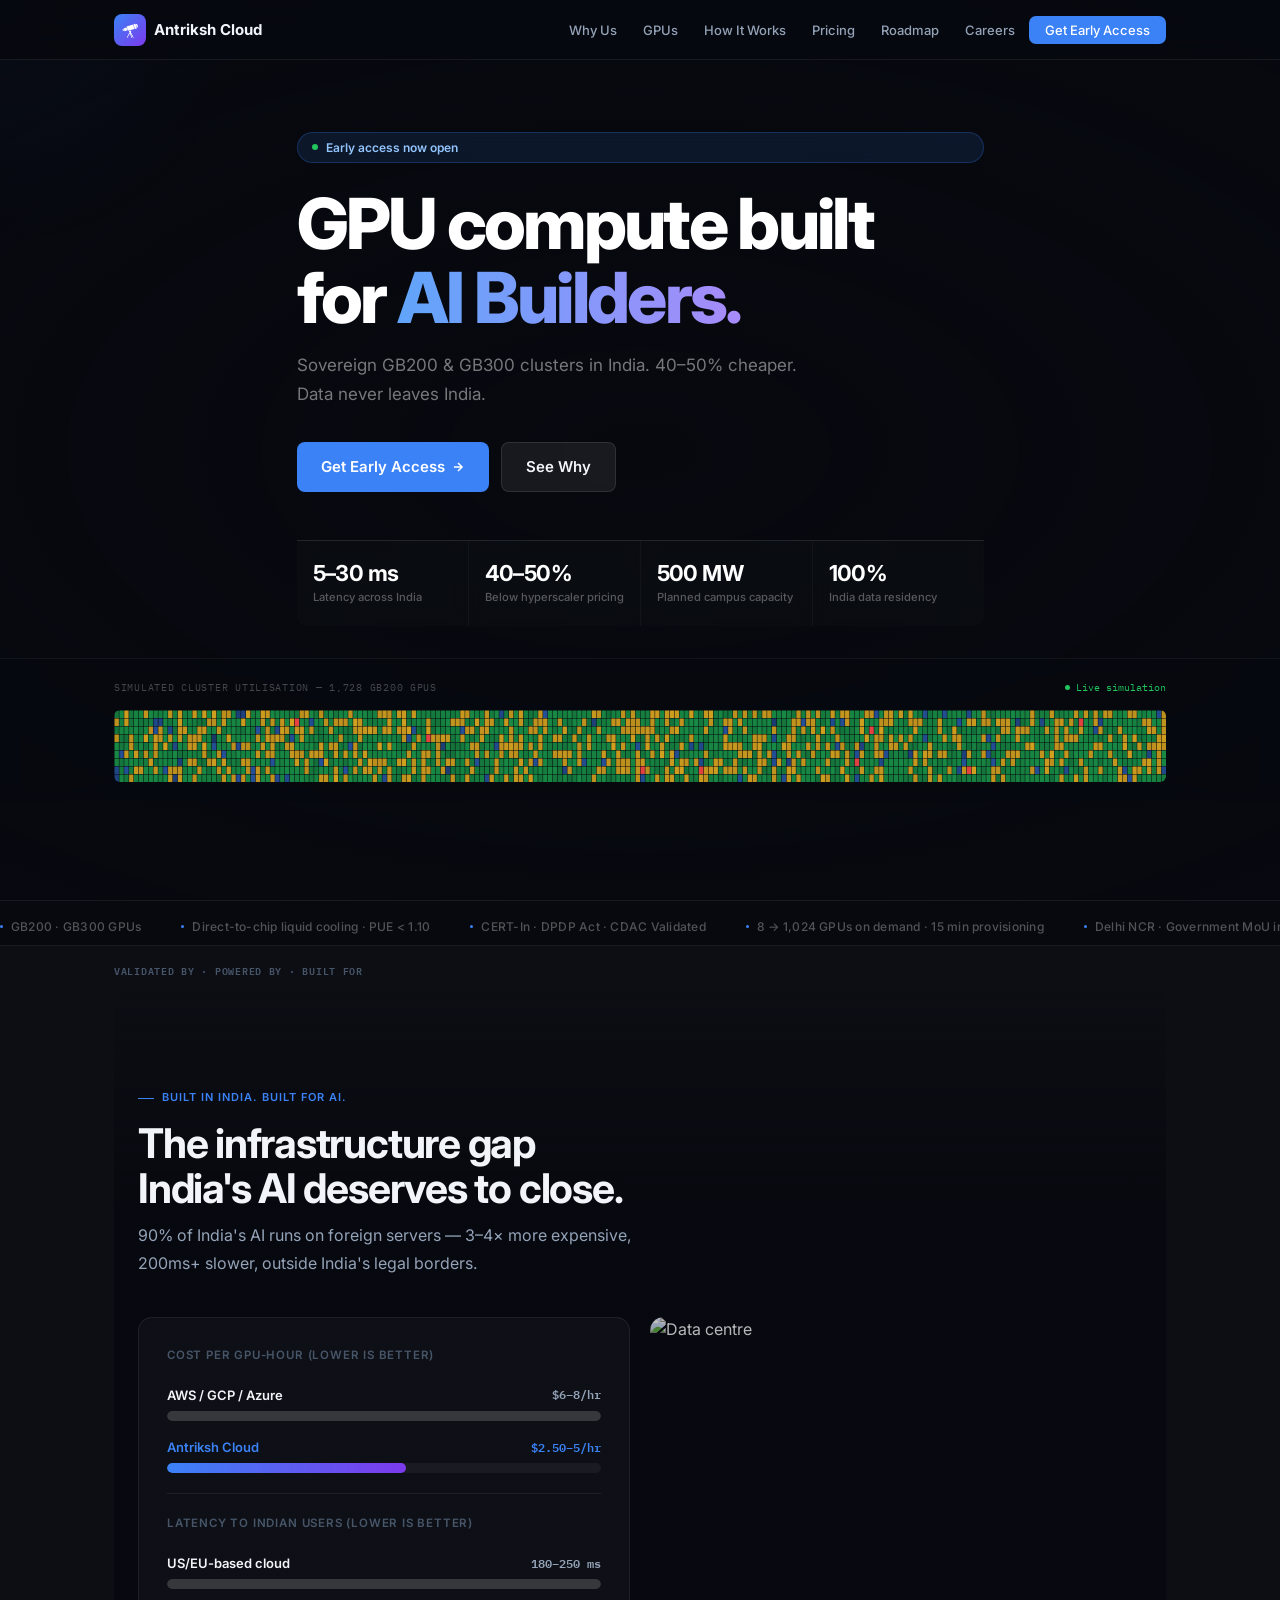
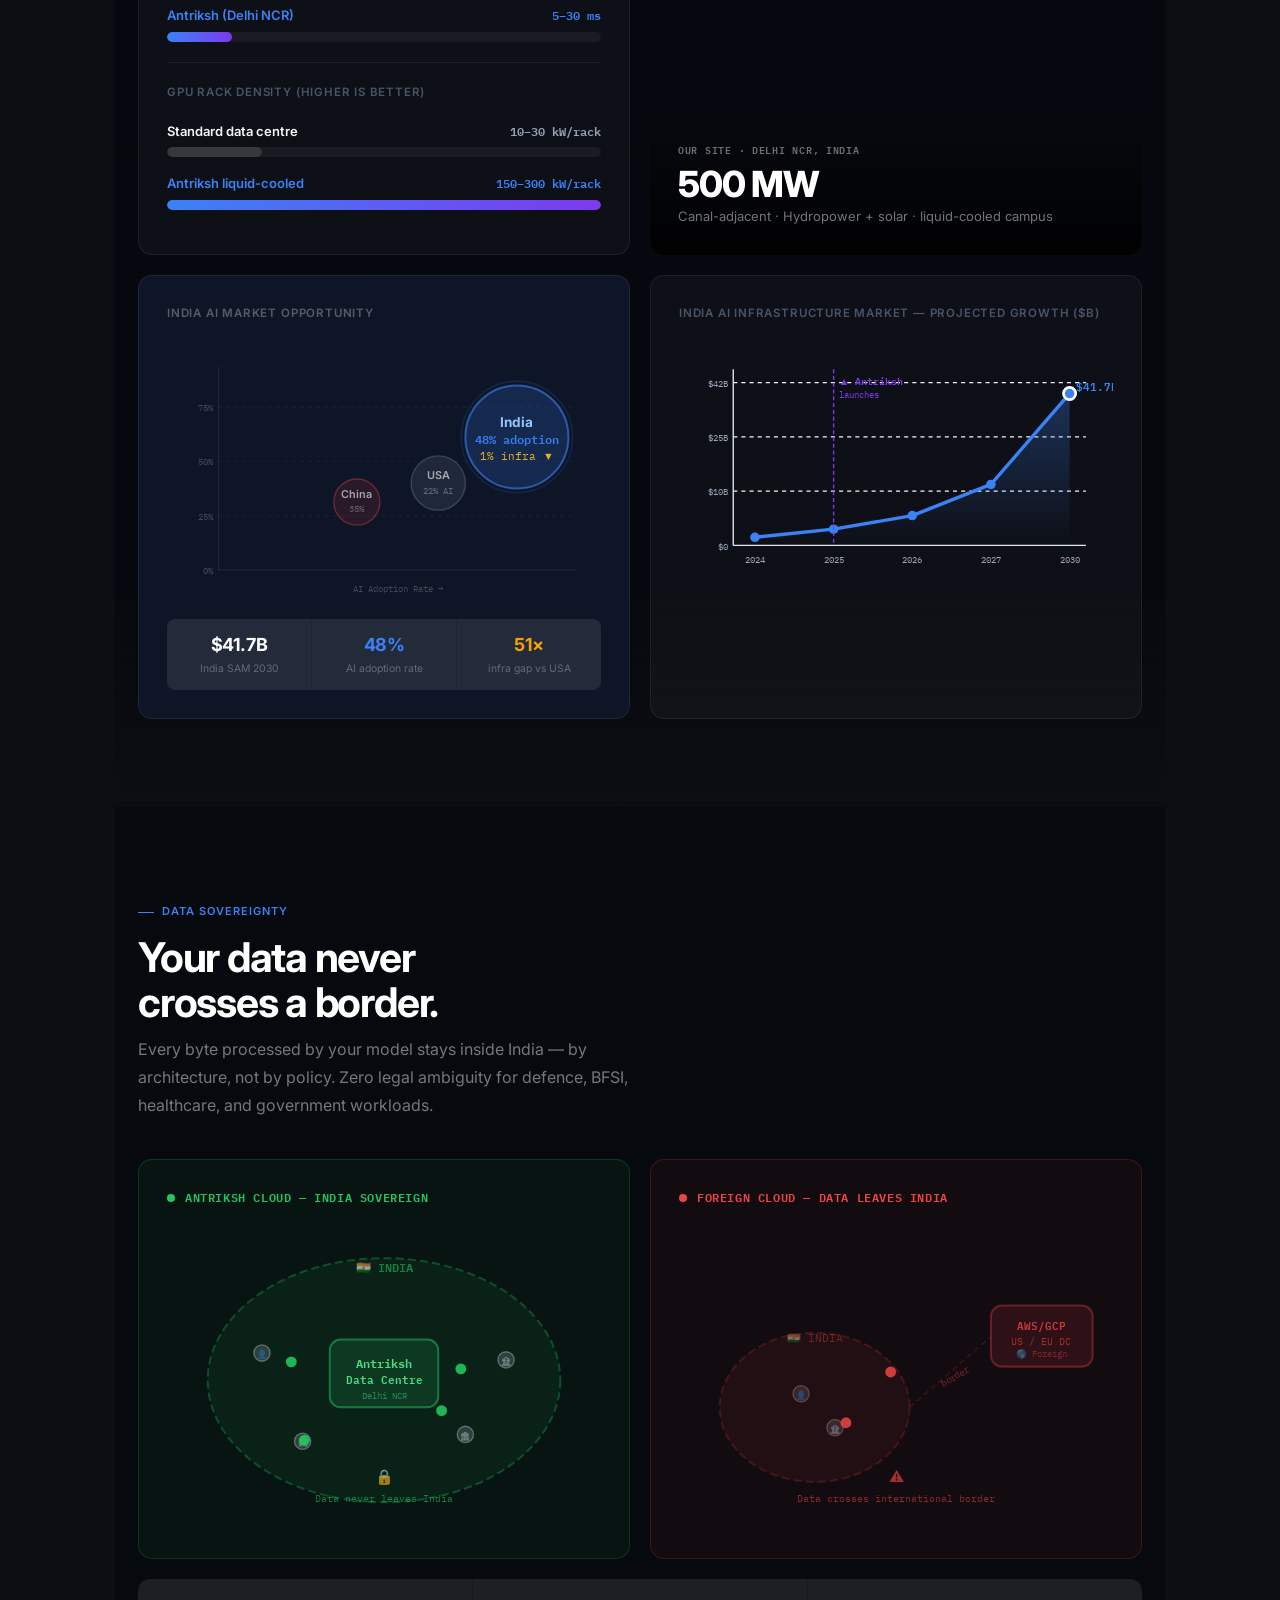
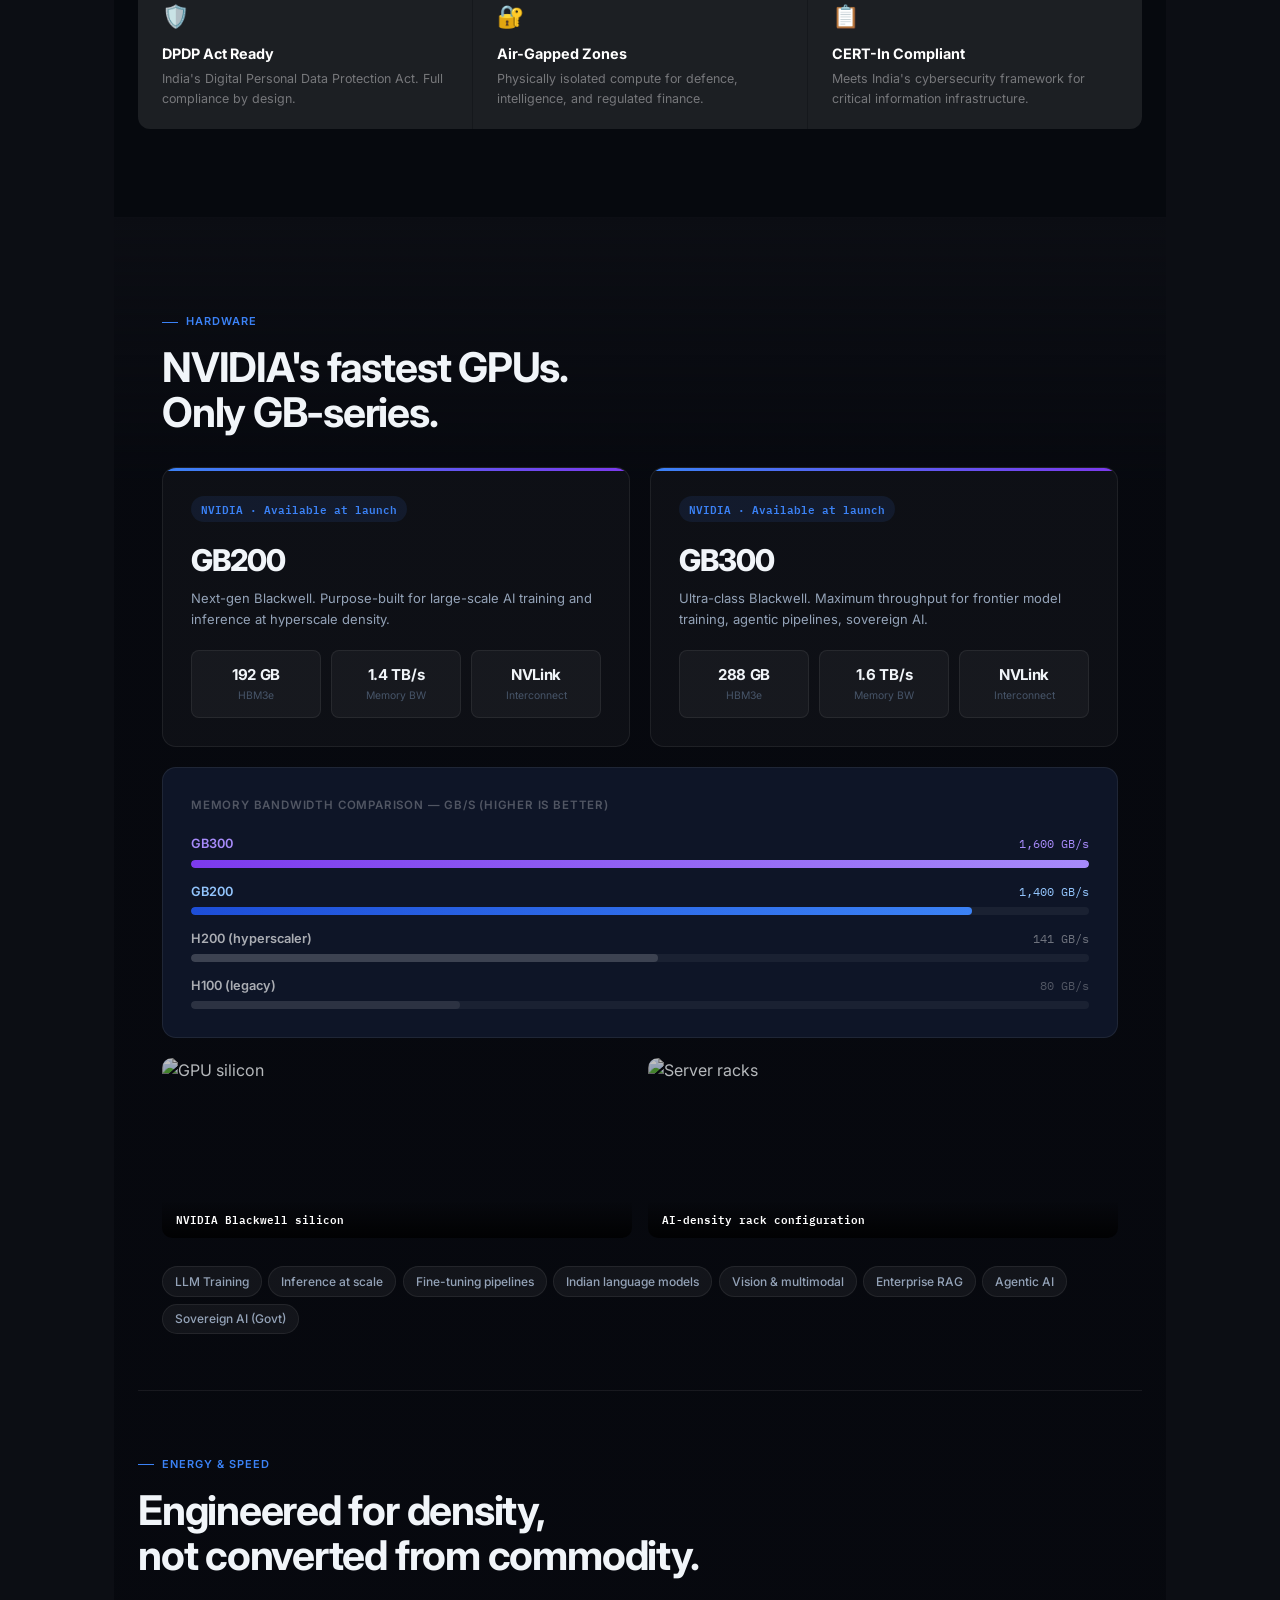
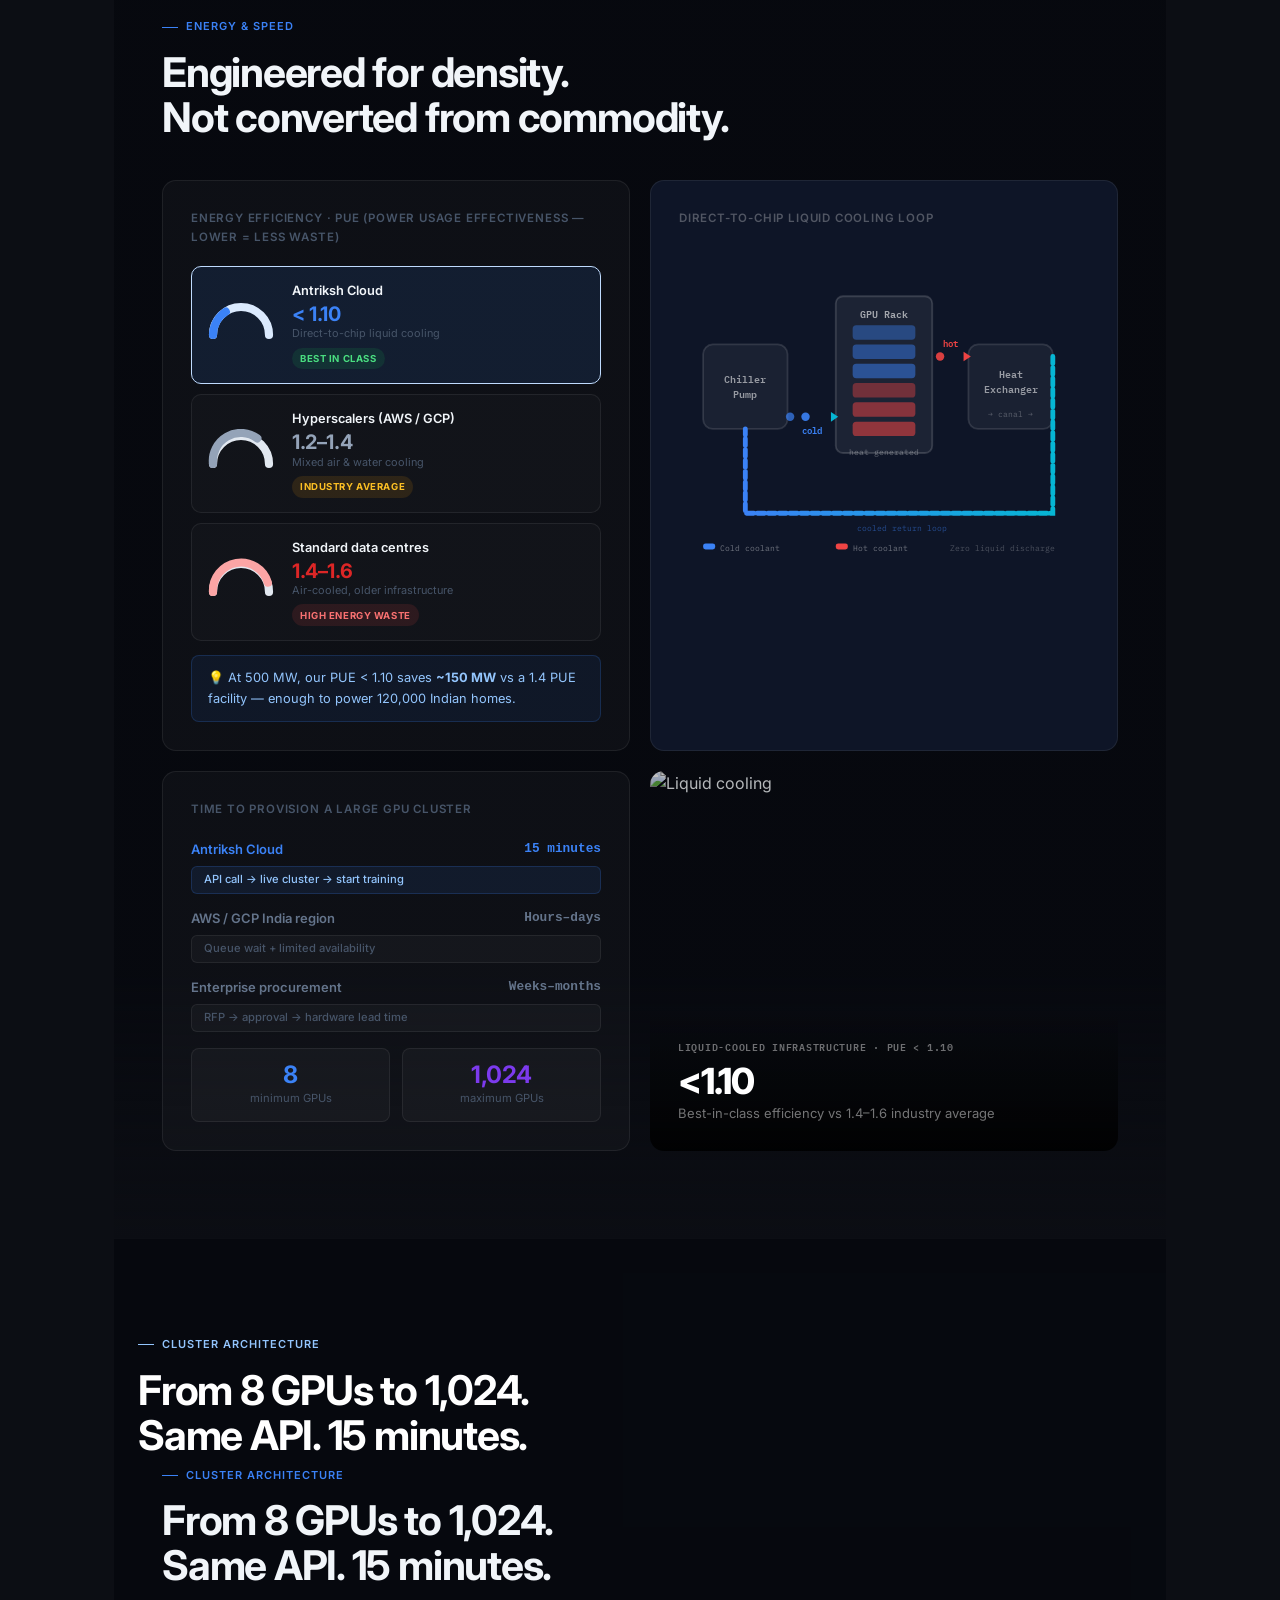
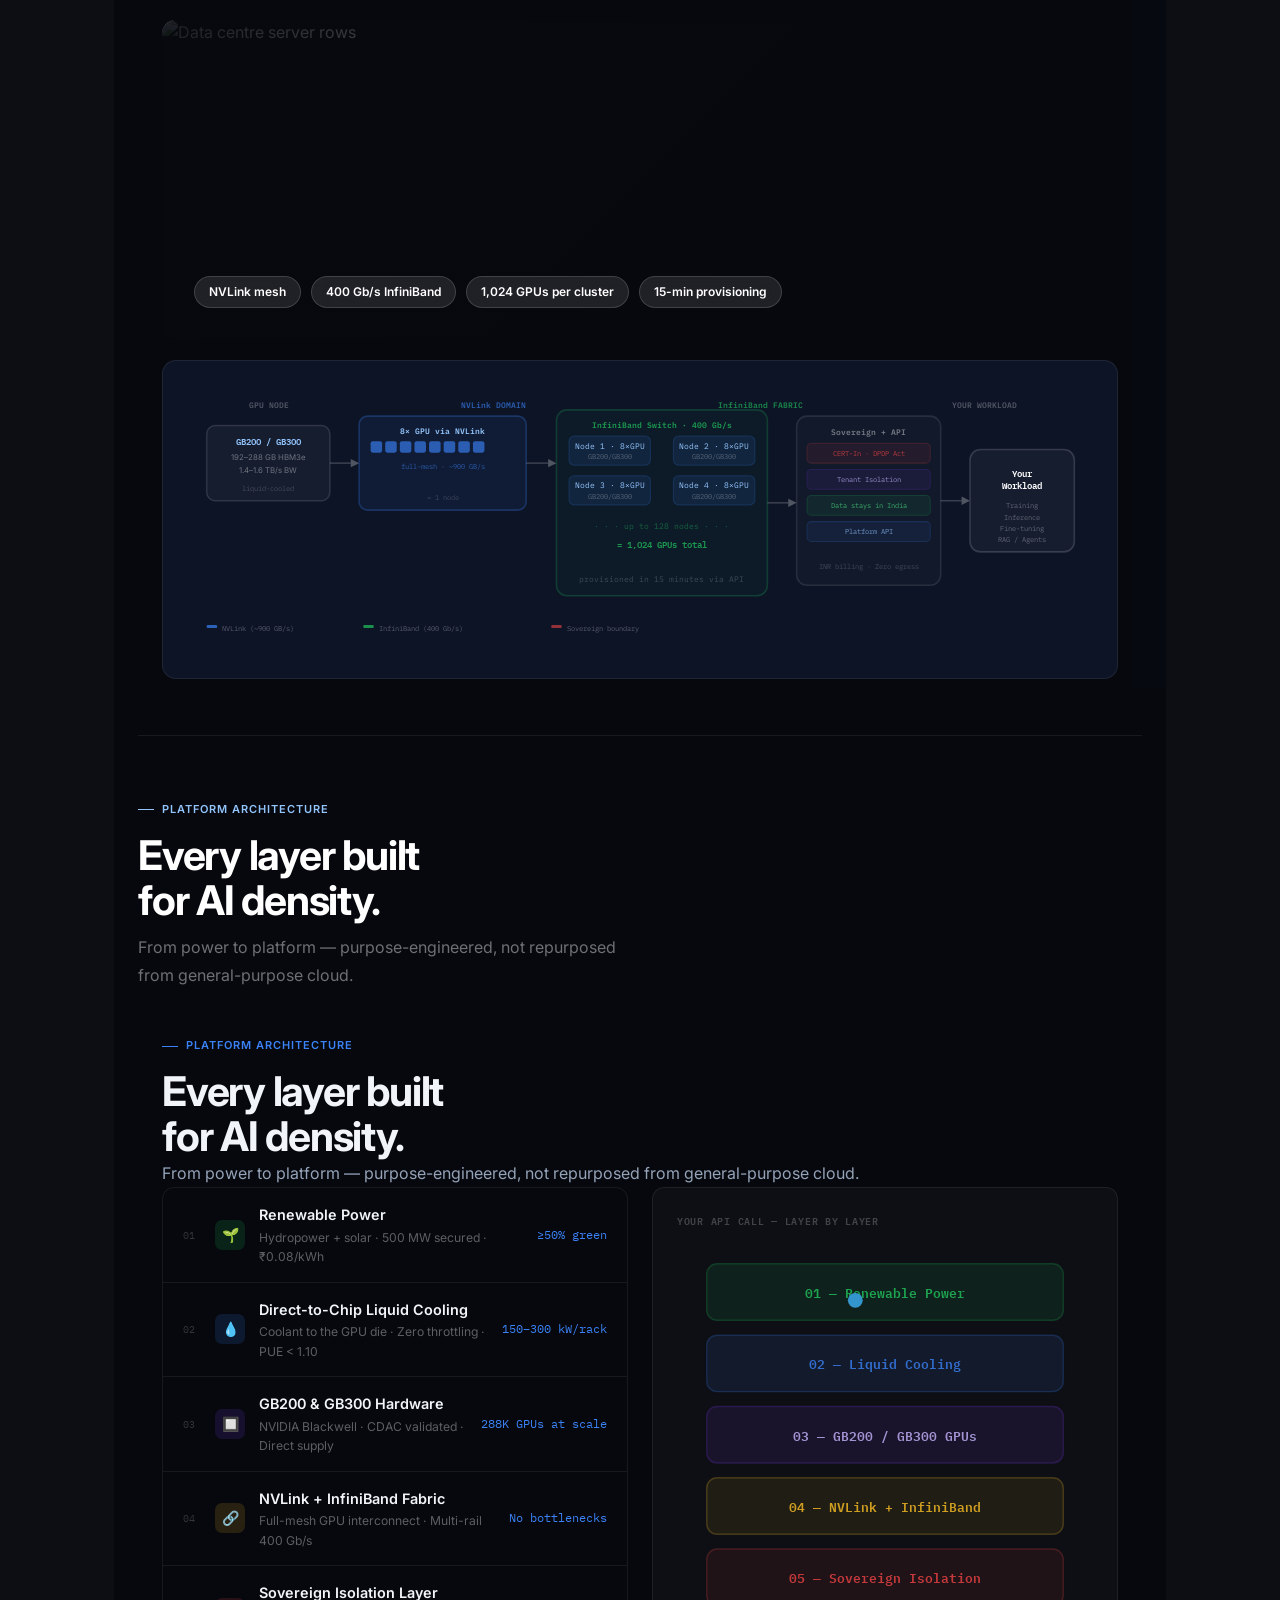
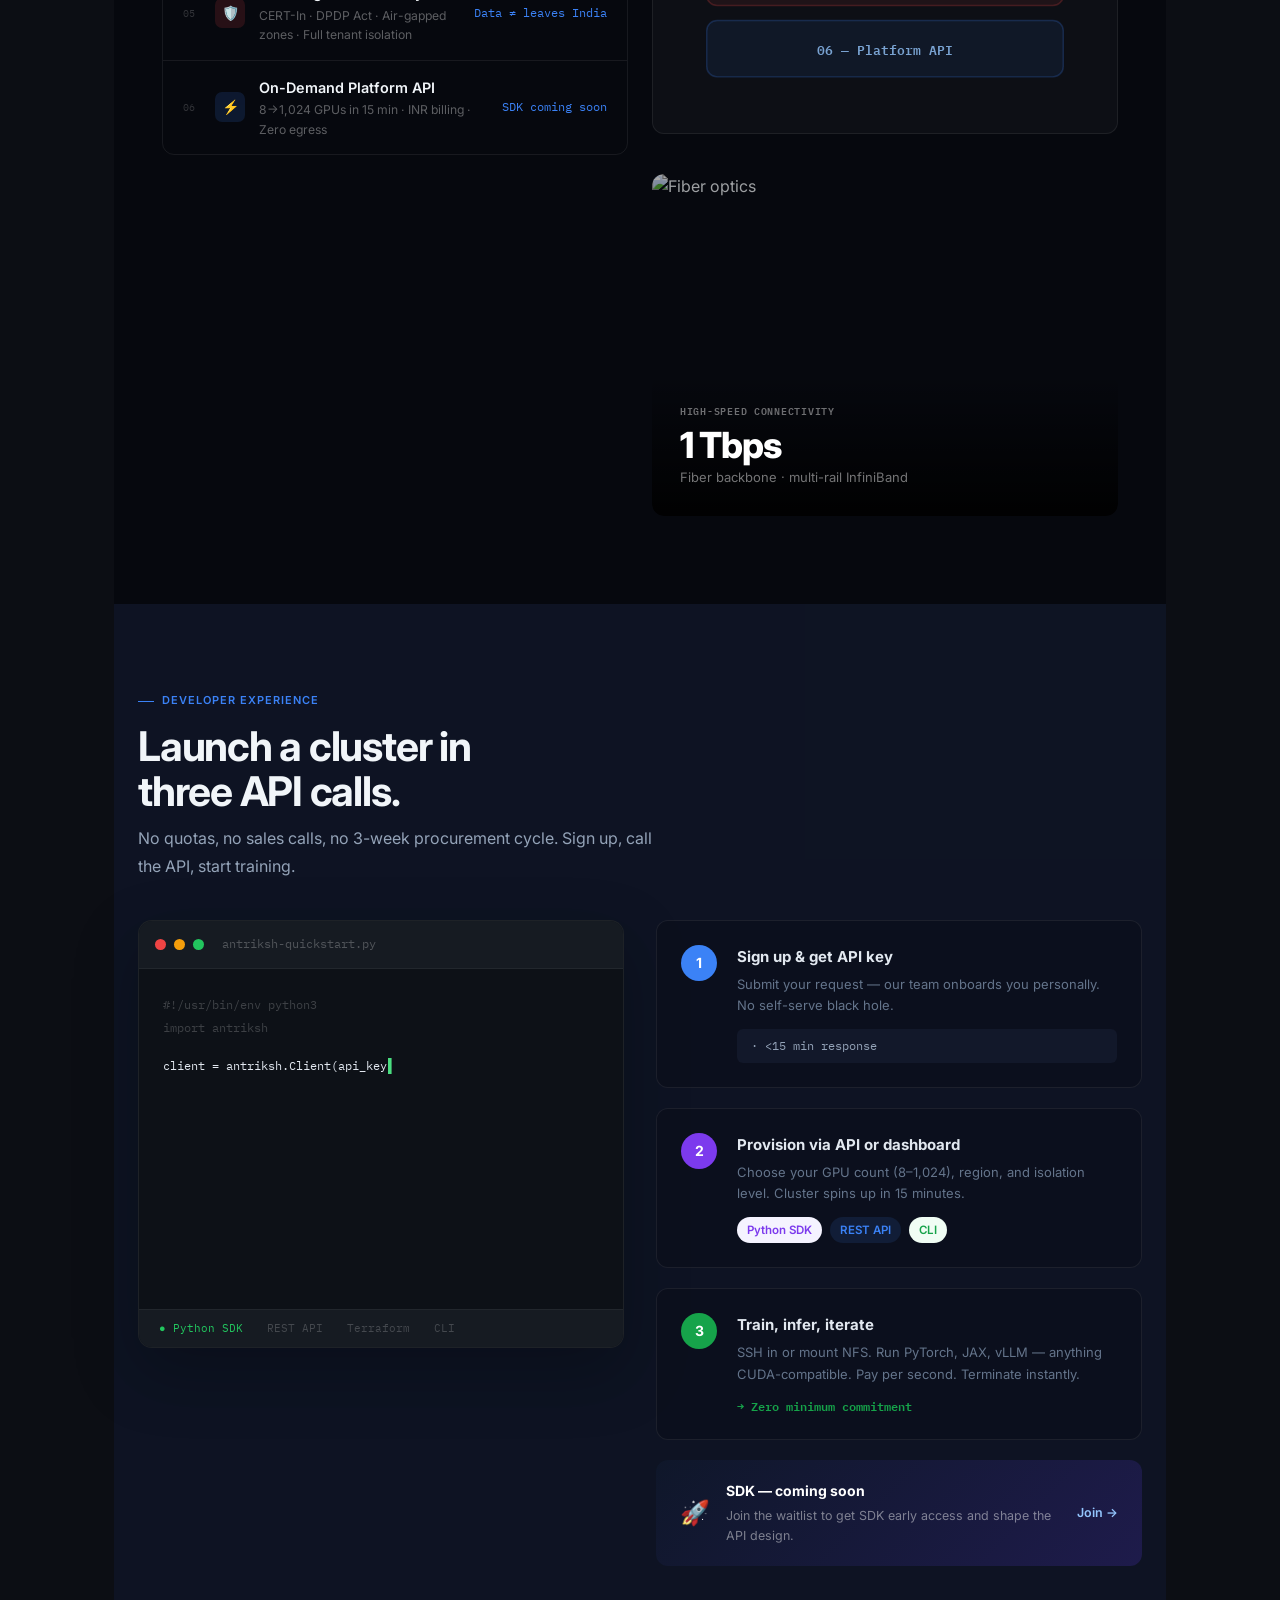
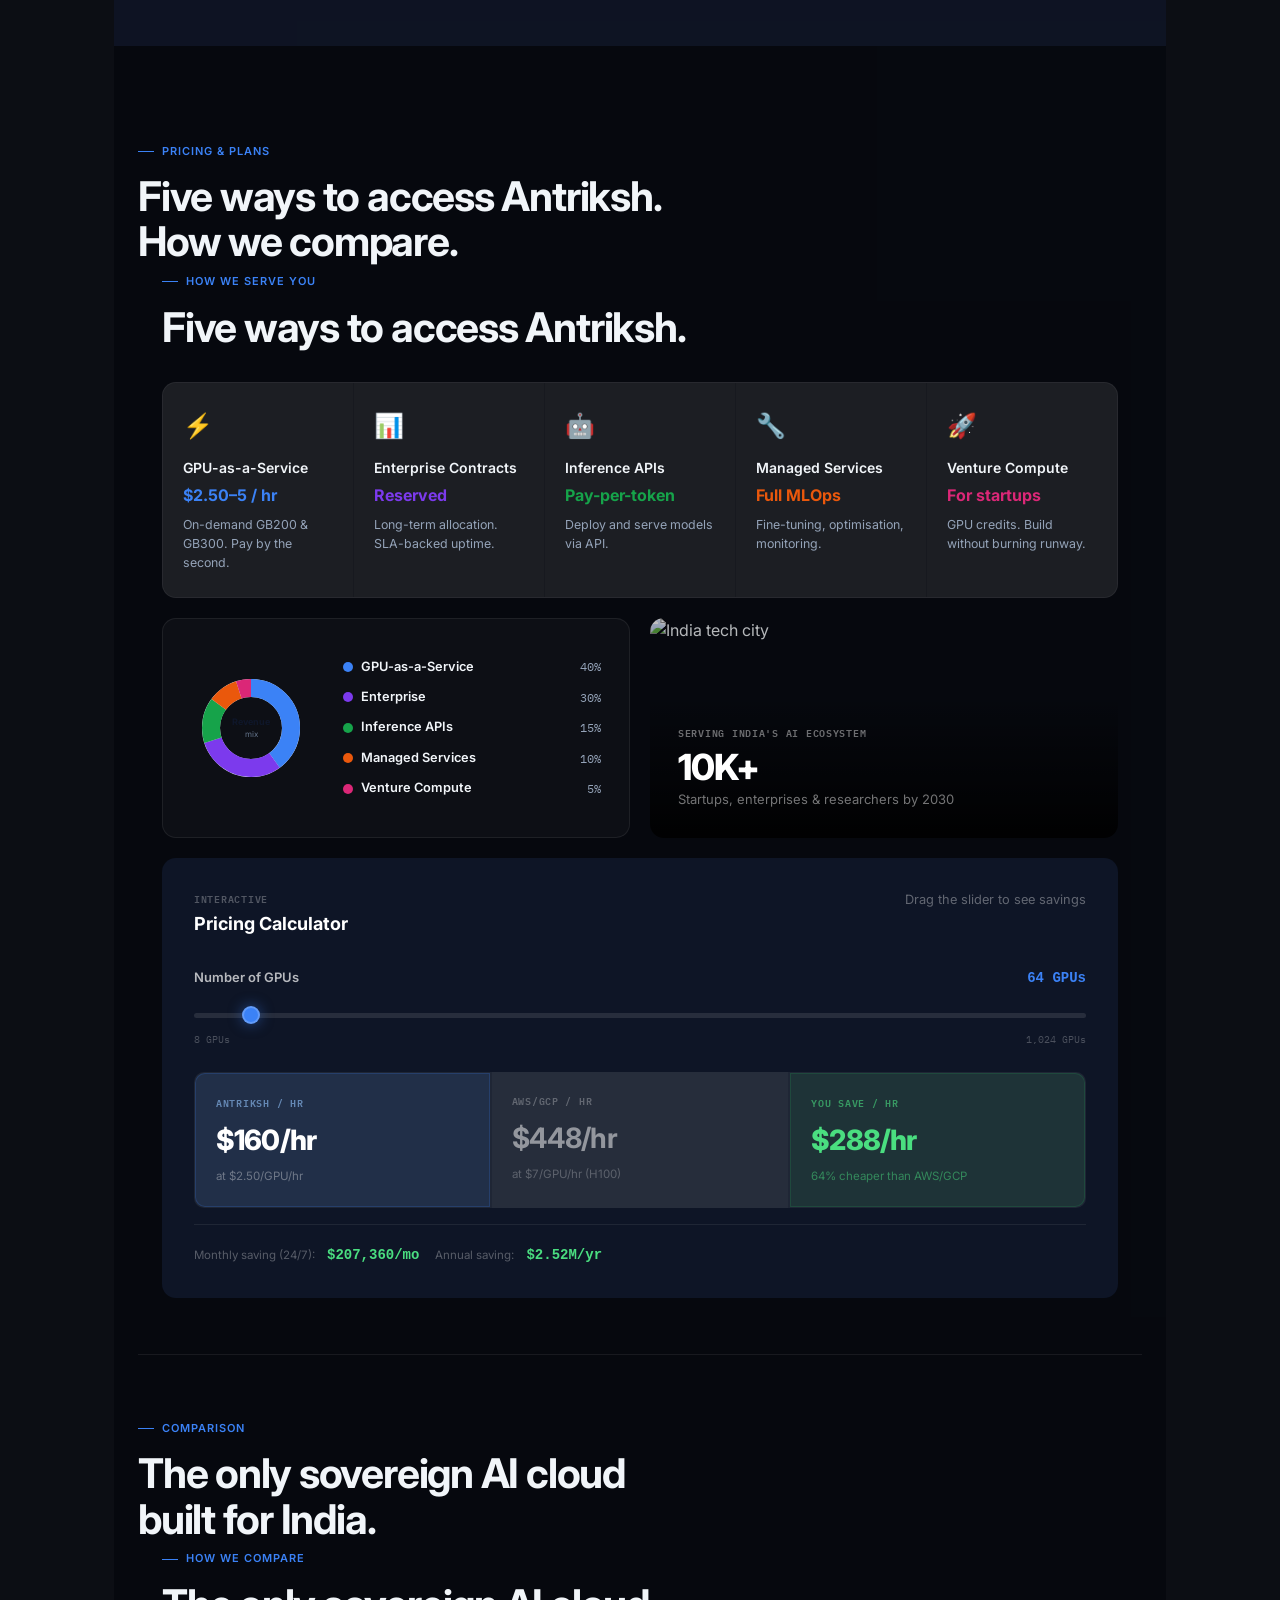
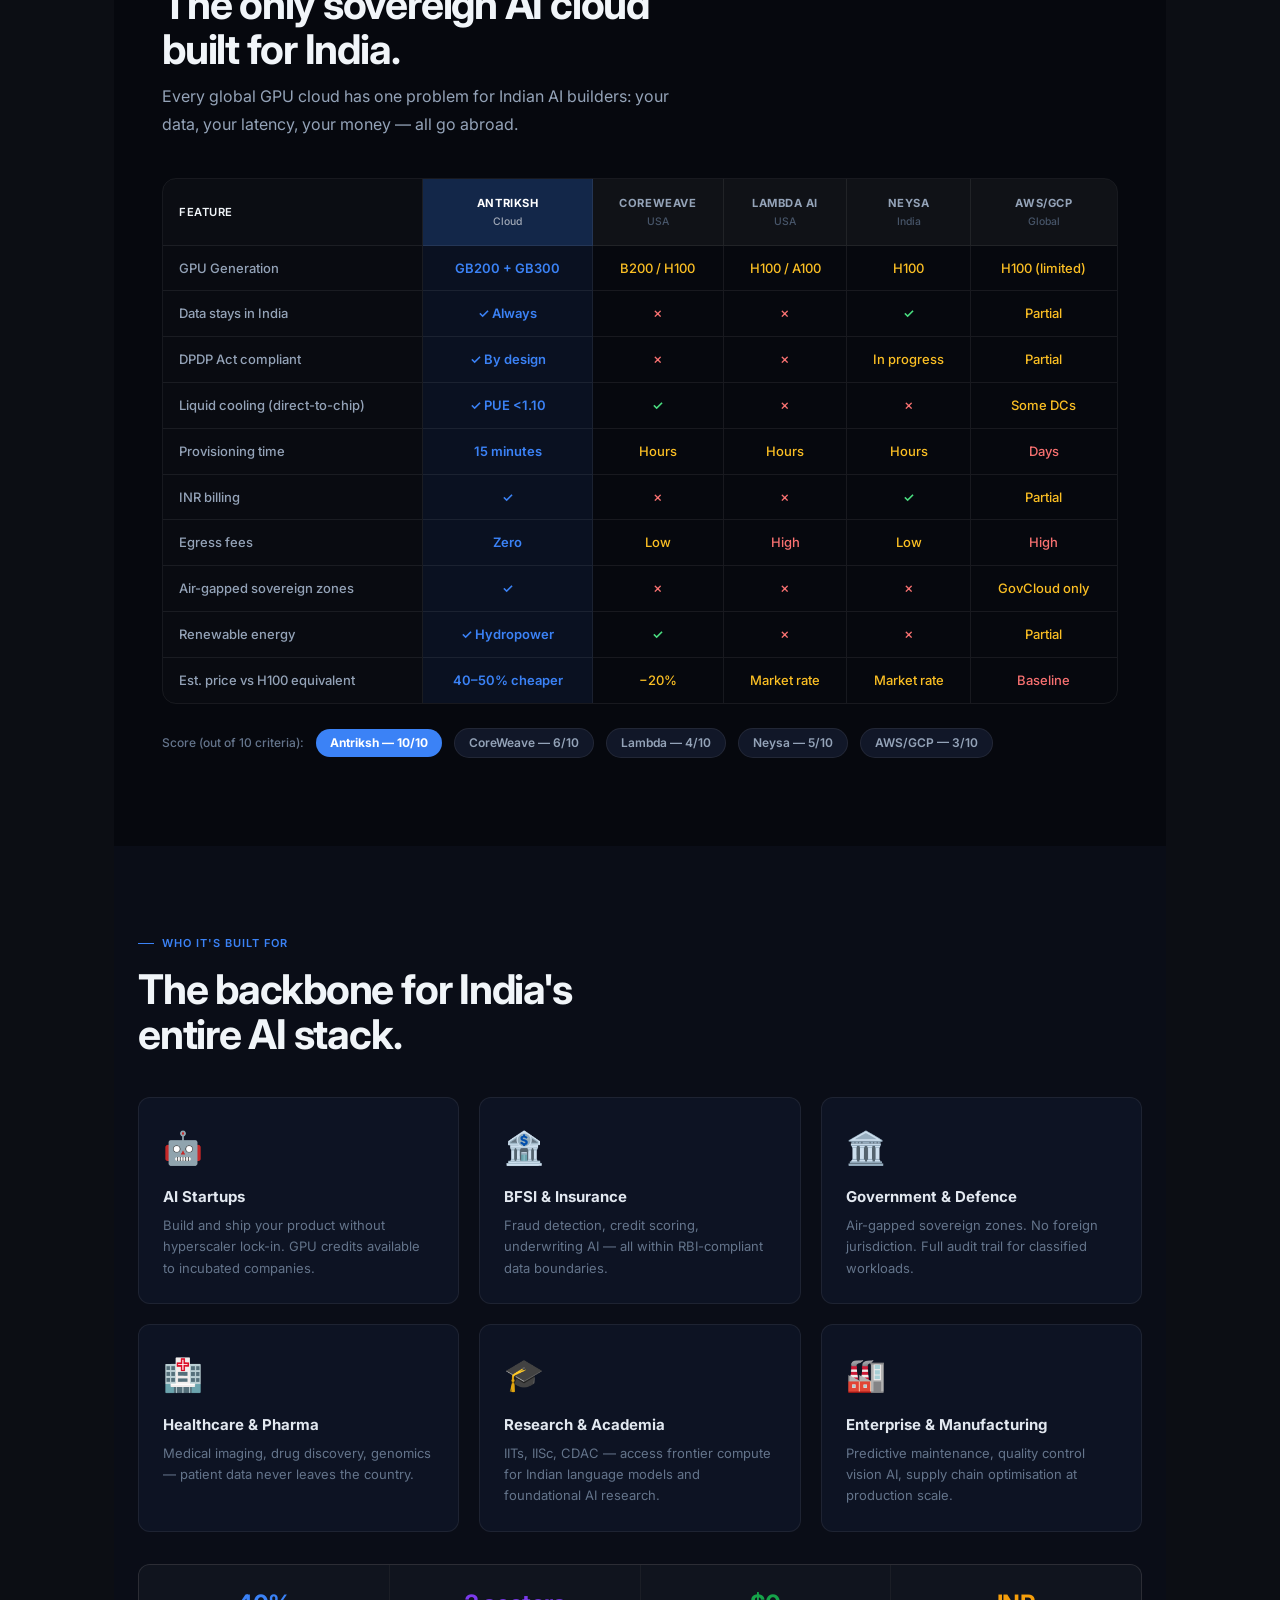
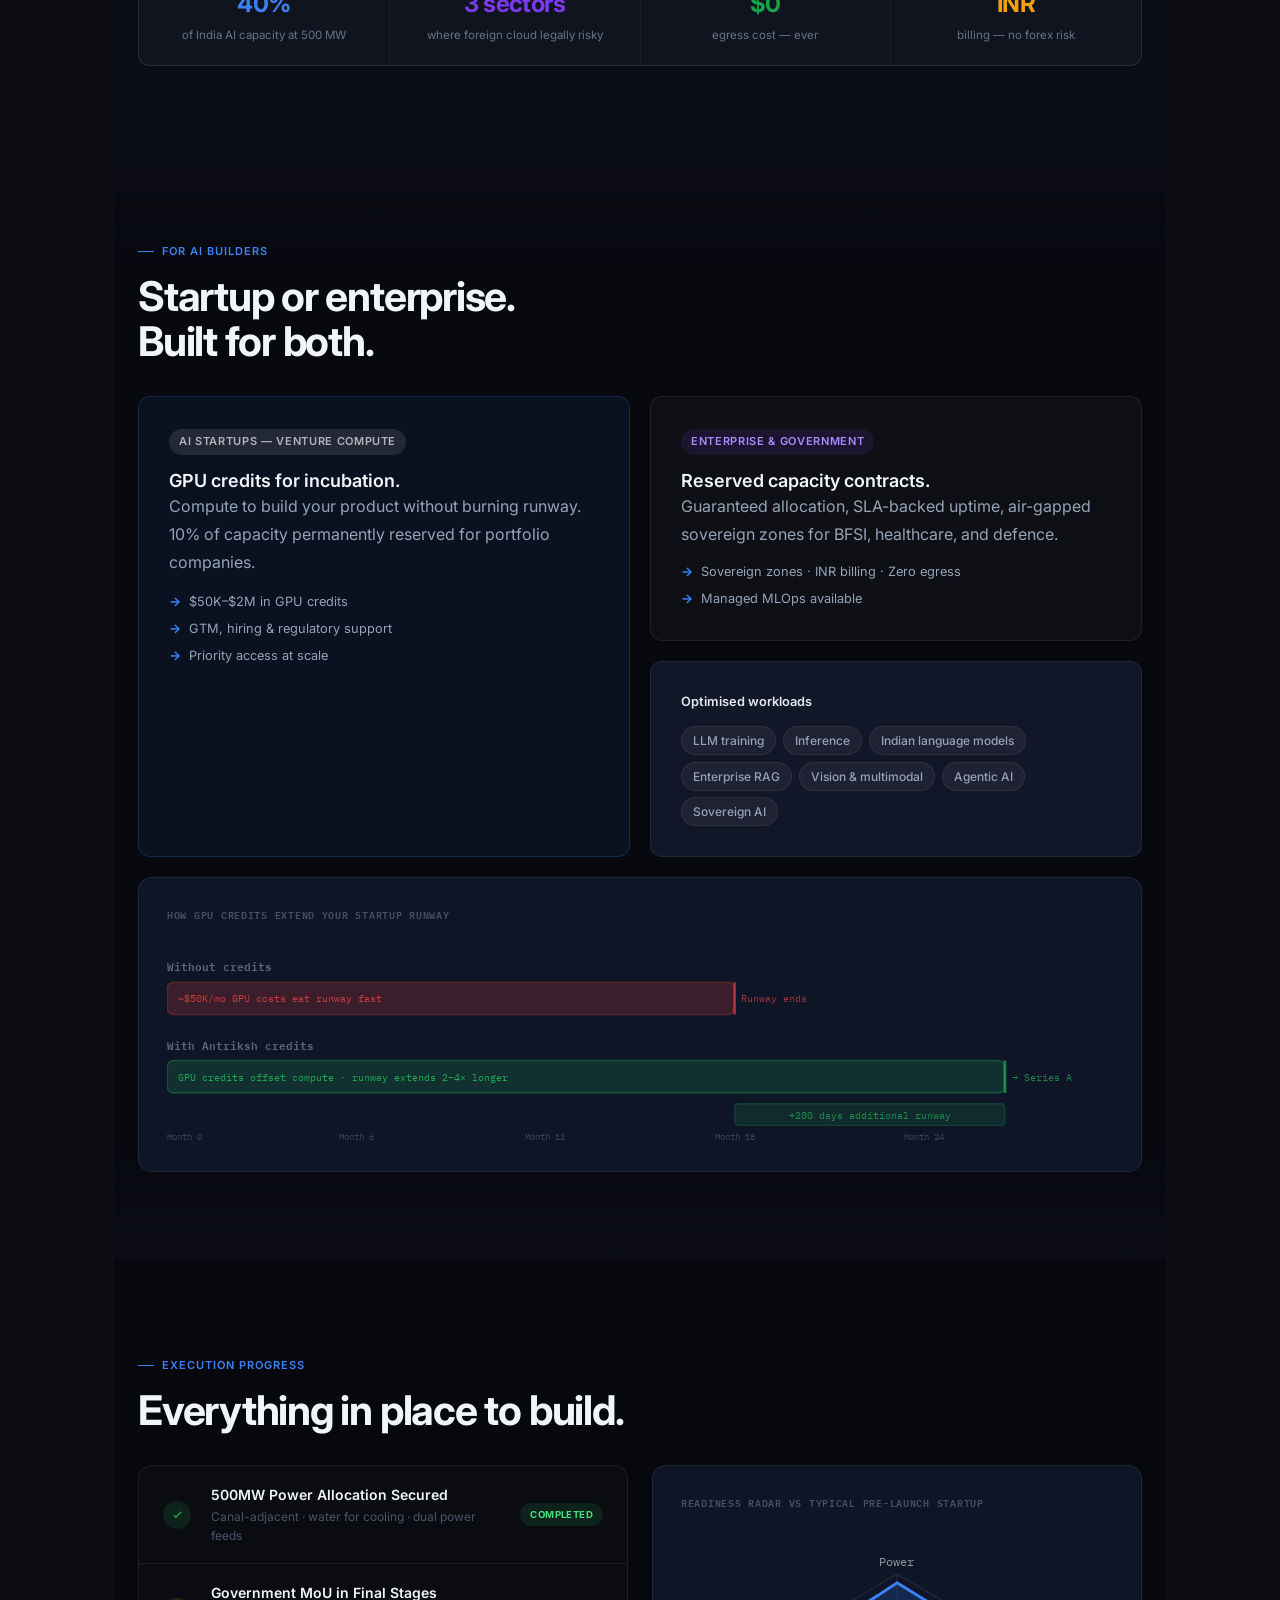
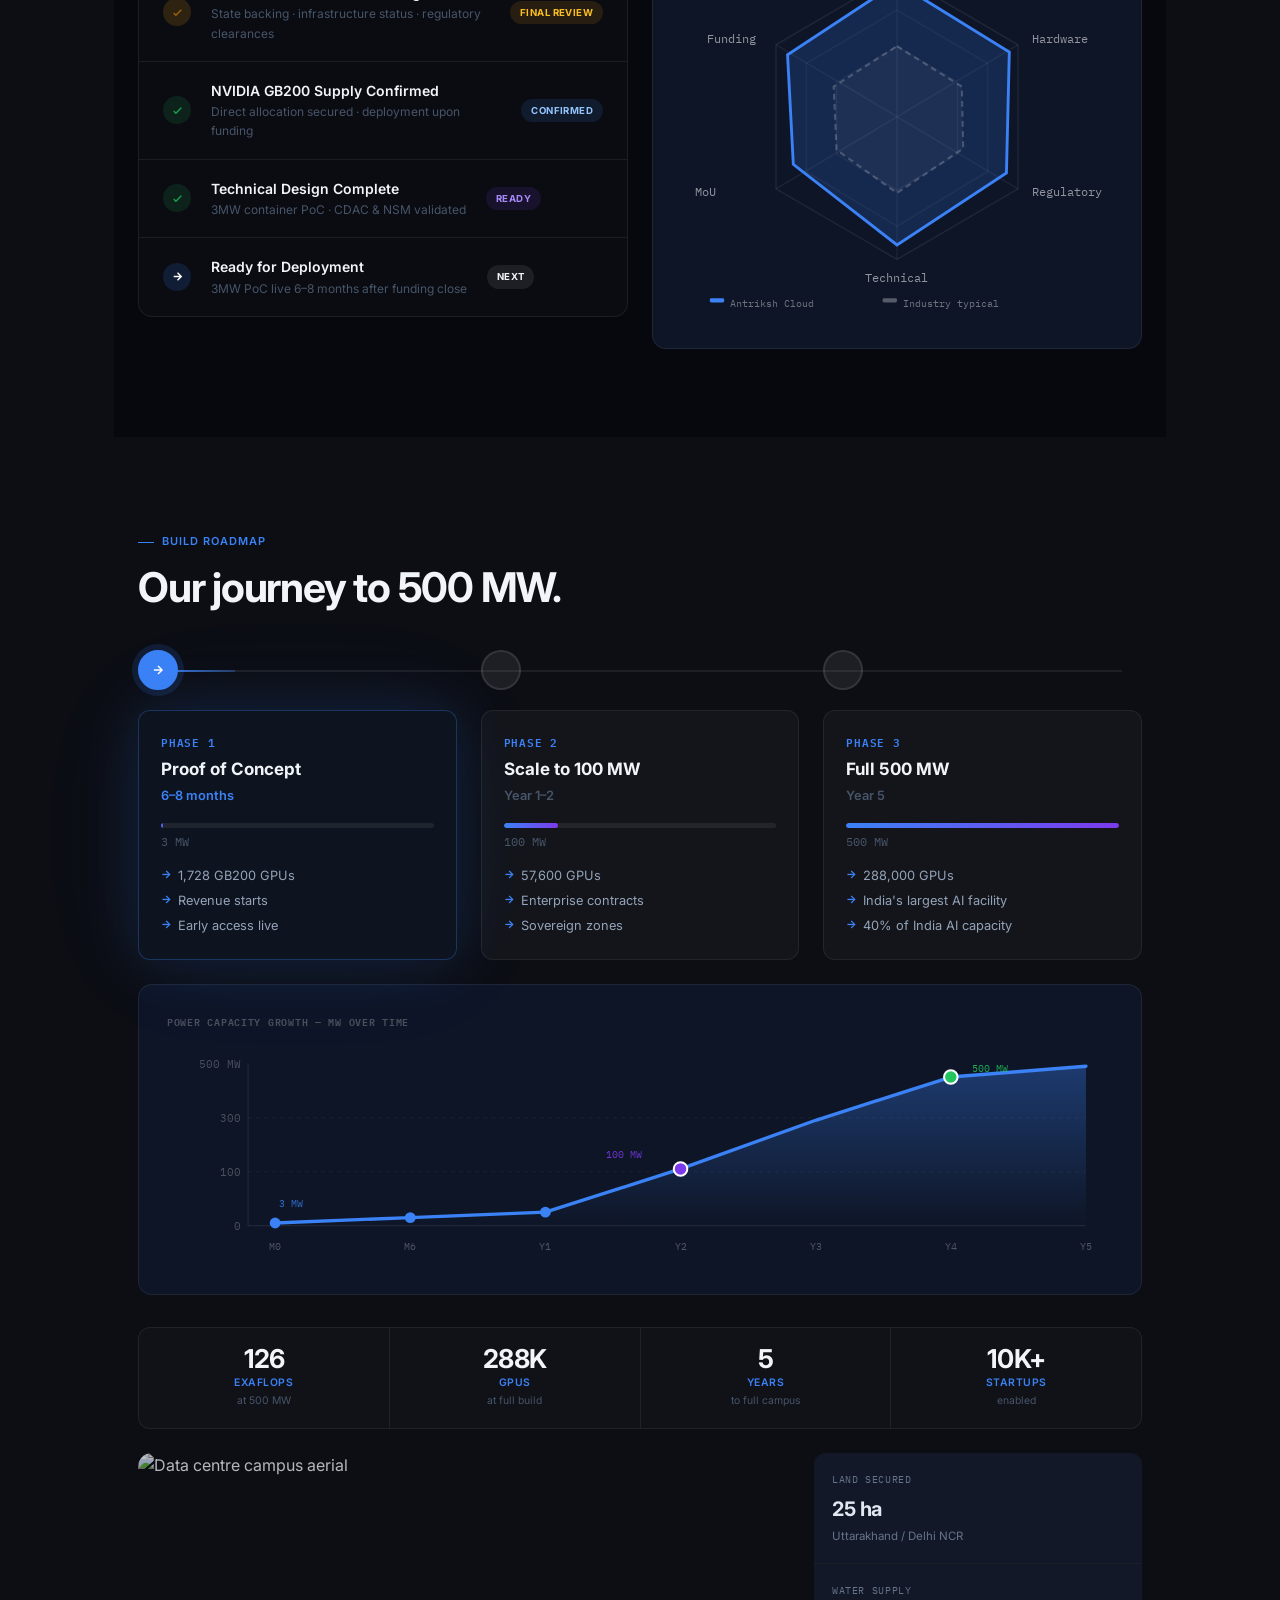
==== commit 69858638: "Update index.html" ====
--- a/Dev/index.html
+++ b/Dev/index.html
@@ -58,7 +58,7 @@
   </div>
 </nav>
 
-<section id="hero" class="content-layer" class="content-layer">
+<section id="hero" class="content-layer">
   <canvas id="hero-canvas-2d"></canvas>
   <div class="container">
     <div class="hero-content">
@@ -526,7 +526,7 @@
       <!-- ⑧ PUE Gauge chart -->
       <div class="pue-card fade-up">
         <div class="pue-title">Energy Efficiency · PUE (Power Usage Effectiveness — lower = less waste)</div>
-        <div class="pue-row" style="background:var(--blue-lt);border-color:#bfdbfe">
+        <div class="pue-row" style="background:rgba(59,130,246,.12);border-color:#bfdbfe">
           <div class="pue-arc">
             <svg viewBox="0 0 60 36" width="70">
               <path d="M6 30 A24 24 0 0 1 54 30" fill="none" stroke="#dbeafe" stroke-width="7" stroke-linecap="round"/>
@@ -549,7 +549,7 @@
           </div>
           <div class="pue-info">
             <div class="pue-name">Hyperscalers (AWS / GCP)</div>
-            <div class="pue-num" style="color:var(--ink-mid)">1.2–1.4</div>
+            <div class="pue-num" style="color:#94a3b8">1.2–1.4</div>
             <div class="pue-sub">Mixed air &amp; water cooling</div>
             <div class="pue-badge pb-avg">Industry average</div>
           </div>
@@ -649,15 +649,15 @@
         </div>
         <div class="ttg-row">
           <div class="ttg-header">
-            <span class="ttg-who" style="color:var(--ink-soft)">AWS / GCP India region</span>
-            <span class="ttg-time" style="color:var(--ink-soft)">Hours–days</span>
+            <span class="ttg-who" style="color:#64748b">AWS / GCP India region</span>
+            <span class="ttg-time" style="color:#64748b">Hours–days</span>
           </div>
           <div class="ttg-bar ttg-hyp">Queue wait + limited availability</div>
         </div>
         <div class="ttg-row" style="margin-bottom:0">
           <div class="ttg-header">
-            <span class="ttg-who" style="color:var(--ink-soft)">Enterprise procurement</span>
-            <span class="ttg-time" style="color:var(--ink-soft)">Weeks–months</span>
+            <span class="ttg-who" style="color:#64748b">Enterprise procurement</span>
+            <span class="ttg-time" style="color:#64748b">Weeks–months</span>
           </div>
           <div class="ttg-bar ttg-hyp">RFP → approval → hardware lead time</div>
         </div>
@@ -916,7 +916,7 @@
   </div>
 </section>
 
-<section id="how" class="content-layer" style="background:var(--bg-sub);padding:5rem 0">
+<section id="how" class="content-layer" style="background:rgba(15,22,41,0.75);padding:5rem 0">
   <div class="container">
     <div class="lbl fade-up">Developer Experience</div>
     <h2 class="fade-up">Launch a cluster in<br>three API calls.</h2>
@@ -966,33 +966,33 @@
       <!-- 3-step flow -->
       <div style="display:flex;flex-direction:column;gap:1.25rem" class="fade-up stagger-1">
 
-        <div style="background:var(--bg);border:1px solid var(--border);border-radius:12px;padding:1.5rem;display:flex;gap:1.25rem;align-items:flex-start;transition:box-shadow .2s" onmouseover="this.style.boxShadow='0 8px 24px rgba(0,0,0,.08)'" onmouseout="this.style.boxShadow=''">
+        <div style="background:rgba(10,14,26,0.6);border:1px solid var(--border);border-radius:12px;padding:1.5rem;display:flex;gap:1.25rem;align-items:flex-start;transition:box-shadow .2s" onmouseover="this.style.boxShadow='0 8px 24px rgba(0,0,0,.08)'" onmouseout="this.style.boxShadow=''">
           <div style="width:36px;height:36px;border-radius:50%;background:var(--blue);display:flex;align-items:center;justify-content:center;flex-shrink:0;font-weight:700;font-size:.875rem;color:#fff">1</div>
           <div>
-            <div style="font-weight:700;font-size:.9375rem;color:var(--ink);margin-bottom:.3rem">Sign up &amp; get API key</div>
-            <div style="font-size:.8125rem;color:var(--ink-soft);line-height:1.65">Submit your request — our team onboards you personally. No self-serve black hole.</div>
-            <div style="margin-top:.75rem;font-family:'IBM Plex Mono',monospace;font-size:.72rem;background:var(--bg-tint);padding:.5rem .875rem;border-radius:6px;color:var(--ink-mid)"> · &lt;15 min response</div>
-          </div>
-        </div>
-
-        <div style="background:var(--bg);border:1px solid var(--border);border-radius:12px;padding:1.5rem;display:flex;gap:1.25rem;align-items:flex-start;transition:box-shadow .2s" onmouseover="this.style.boxShadow='0 8px 24px rgba(0,0,0,.08)'" onmouseout="this.style.boxShadow=''">
+            <div style="font-weight:700;font-size:.9375rem;color:#e2e8f0;margin-bottom:.3rem">Sign up &amp; get API key</div>
+            <div style="font-size:.8125rem;color:#64748b;line-height:1.65">Submit your request — our team onboards you personally. No self-serve black hole.</div>
+            <div style="margin-top:.75rem;font-family:'IBM Plex Mono',monospace;font-size:.72rem;background:rgba(20,27,45,0.85);padding:.5rem .875rem;border-radius:6px;color:#94a3b8"> · &lt;15 min response</div>
+          </div>
+        </div>
+
+        <div style="background:rgba(10,14,26,0.6);border:1px solid var(--border);border-radius:12px;padding:1.5rem;display:flex;gap:1.25rem;align-items:flex-start;transition:box-shadow .2s" onmouseover="this.style.boxShadow='0 8px 24px rgba(0,0,0,.08)'" onmouseout="this.style.boxShadow=''">
           <div style="width:36px;height:36px;border-radius:50%;background:var(--purple);display:flex;align-items:center;justify-content:center;flex-shrink:0;font-weight:700;font-size:.875rem;color:#fff">2</div>
           <div>
-            <div style="font-weight:700;font-size:.9375rem;color:var(--ink);margin-bottom:.3rem">Provision via API or dashboard</div>
-            <div style="font-size:.8125rem;color:var(--ink-soft);line-height:1.65">Choose your GPU count (8–1,024), region, and isolation level. Cluster spins up in 15 minutes.</div>
+            <div style="font-weight:700;font-size:.9375rem;color:#e2e8f0;margin-bottom:.3rem">Provision via API or dashboard</div>
+            <div style="font-size:.8125rem;color:#64748b;line-height:1.65">Choose your GPU count (8–1,024), region, and isolation level. Cluster spins up in 15 minutes.</div>
             <div style="margin-top:.75rem;display:flex;gap:.5rem;flex-wrap:wrap">
               <span style="font-size:.72rem;font-weight:600;padding:.25rem .625rem;background:#f5f3ff;color:var(--purple);border-radius:100px">Python SDK</span>
-              <span style="font-size:.72rem;font-weight:600;padding:.25rem .625rem;background:var(--blue-lt);color:var(--blue);border-radius:100px">REST API</span>
+              <span style="font-size:.72rem;font-weight:600;padding:.25rem .625rem;background:rgba(59,130,246,.12);color:var(--blue);border-radius:100px">REST API</span>
               <span style="font-size:.72rem;font-weight:600;padding:.25rem .625rem;background:#f0fdf4;color:var(--green);border-radius:100px">CLI</span>
             </div>
           </div>
         </div>
 
-        <div style="background:var(--bg);border:1px solid var(--border);border-radius:12px;padding:1.5rem;display:flex;gap:1.25rem;align-items:flex-start;transition:box-shadow .2s" onmouseover="this.style.boxShadow='0 8px 24px rgba(0,0,0,.08)'" onmouseout="this.style.boxShadow=''">
+        <div style="background:rgba(10,14,26,0.6);border:1px solid var(--border);border-radius:12px;padding:1.5rem;display:flex;gap:1.25rem;align-items:flex-start;transition:box-shadow .2s" onmouseover="this.style.boxShadow='0 8px 24px rgba(0,0,0,.08)'" onmouseout="this.style.boxShadow=''">
           <div style="width:36px;height:36px;border-radius:50%;background:var(--green);display:flex;align-items:center;justify-content:center;flex-shrink:0;font-weight:700;font-size:.875rem;color:#fff">3</div>
           <div>
-            <div style="font-weight:700;font-size:.9375rem;color:var(--ink);margin-bottom:.3rem">Train, infer, iterate</div>
-            <div style="font-size:.8125rem;color:var(--ink-soft);line-height:1.65">SSH in or mount NFS. Run PyTorch, JAX, vLLM — anything CUDA-compatible. Pay per second. Terminate instantly.</div>
+            <div style="font-weight:700;font-size:.9375rem;color:#e2e8f0;margin-bottom:.3rem">Train, infer, iterate</div>
+            <div style="font-size:.8125rem;color:#64748b;line-height:1.65">SSH in or mount NFS. Run PyTorch, JAX, vLLM — anything CUDA-compatible. Pay per second. Terminate instantly.</div>
             <div style="margin-top:.75rem;font-family:'IBM Plex Mono',monospace;font-size:.72rem;color:var(--green);font-weight:600">→ Zero minimum commitment</div>
           </div>
         </div>
@@ -1067,7 +1067,7 @@
     </div>
 
     <!-- ㉖ Interactive pricing calculator -->
-    <div style="background:var(--ink);border-radius:14px;padding:2rem;margin-top:1.25rem" class="fade-up">
+    <div style="background:rgba(15,23,42,0.9);border-radius:14px;padding:2rem;margin-top:1.25rem" class="fade-up">
       <div style="display:flex;justify-content:space-between;align-items:flex-start;flex-wrap:wrap;gap:1rem;margin-bottom:1.75rem">
         <div>
           <div style="font-size:.65rem;font-weight:600;letter-spacing:.07em;text-transform:uppercase;color:rgba(255,255,255,.28);font-family:'IBM Plex Mono',monospace">Interactive</div>
@@ -1230,12 +1230,12 @@
 
     <!-- Score pills -->
     <div style="display:flex;gap:.75rem;flex-wrap:wrap;margin-top:1.5rem;align-items:center" class="fade-up stagger-3">
-      <span style="font-size:.75rem;color:var(--ink-soft);font-weight:500">Score (out of 10 criteria):</span>
+      <span style="font-size:.75rem;color:#64748b;font-weight:500">Score (out of 10 criteria):</span>
       <span style="background:var(--blue);color:#fff;font-size:.75rem;font-weight:700;padding:.3rem .875rem;border-radius:100px">Antriksh — 10/10</span>
-      <span style="background:var(--bg-tint);color:var(--ink-mid);font-size:.75rem;font-weight:600;padding:.3rem .875rem;border-radius:100px;border:1px solid var(--border)">CoreWeave — 6/10</span>
-      <span style="background:var(--bg-tint);color:var(--ink-mid);font-size:.75rem;font-weight:600;padding:.3rem .875rem;border-radius:100px;border:1px solid var(--border)">Lambda — 4/10</span>
-      <span style="background:var(--bg-tint);color:var(--ink-mid);font-size:.75rem;font-weight:600;padding:.3rem .875rem;border-radius:100px;border:1px solid var(--border)">Neysa — 5/10</span>
-      <span style="background:var(--bg-tint);color:var(--ink-mid);font-size:.75rem;font-weight:600;padding:.3rem .875rem;border-radius:100px;border:1px solid var(--border)">AWS/GCP — 3/10</span>
+      <span style="background:rgba(20,27,45,0.85);color:#94a3b8;font-size:.75rem;font-weight:600;padding:.3rem .875rem;border-radius:100px;border:1px solid var(--border)">CoreWeave — 6/10</span>
+      <span style="background:rgba(20,27,45,0.85);color:#94a3b8;font-size:.75rem;font-weight:600;padding:.3rem .875rem;border-radius:100px;border:1px solid var(--border)">Lambda — 4/10</span>
+      <span style="background:rgba(20,27,45,0.85);color:#94a3b8;font-size:.75rem;font-weight:600;padding:.3rem .875rem;border-radius:100px;border:1px solid var(--border)">Neysa — 5/10</span>
+      <span style="background:rgba(20,27,45,0.85);color:#94a3b8;font-size:.75rem;font-weight:600;padding:.3rem .875rem;border-radius:100px;border:1px solid var(--border)">AWS/GCP — 3/10</span>
     </div>
   </div>
 
@@ -1243,7 +1243,7 @@
   </div>
 </section>
 
-<section id="ecosystem" class="content-layer" style="background:var(--bg);padding:5rem 0">
+<section id="ecosystem" class="content-layer" style="background:rgba(10,14,26,0.6);padding:5rem 0">
   <div class="container">
     <div class="lbl fade-up">Who It's Built For</div>
     <h2 class="fade-up">The backbone for India's<br>entire AI stack.</h2>
@@ -1251,61 +1251,61 @@
     <!-- 6-card grid of use-case tiles -->
     <div style="display:grid;grid-template-columns:repeat(3,1fr);gap:1.25rem;margin-top:2.5rem" class="fade-up stagger-1">
 
-      <div style="border:1px solid var(--border);border-radius:12px;padding:1.5rem;background:var(--bg-sub);transition:transform .22s,box-shadow .22s" onmouseover="this.style.transform='translateY(-4px)';this.style.boxShadow='0 12px 32px rgba(0,0,0,.08)'" onmouseout="this.style.transform='';this.style.boxShadow=''">
+      <div style="border:1px solid var(--border);border-radius:12px;padding:1.5rem;background:rgba(15,22,41,0.75);transition:transform .22s,box-shadow .22s" onmouseover="this.style.transform='translateY(-4px)';this.style.boxShadow='0 12px 32px rgba(0,0,0,.08)'" onmouseout="this.style.transform='';this.style.boxShadow=''">
         <div style="font-size:2rem;margin-bottom:.75rem">🤖</div>
-        <div style="font-weight:700;font-size:.9375rem;color:var(--ink);margin-bottom:.375rem">AI Startups</div>
-        <div style="font-size:.8125rem;color:var(--ink-soft);line-height:1.65">Build and ship your product without hyperscaler lock-in. GPU credits available to incubated companies.</div>
-      </div>
-
-      <div style="border:1px solid var(--border);border-radius:12px;padding:1.5rem;background:var(--bg-sub);transition:transform .22s,box-shadow .22s" onmouseover="this.style.transform='translateY(-4px)';this.style.boxShadow='0 12px 32px rgba(0,0,0,.08)'" onmouseout="this.style.transform='';this.style.boxShadow=''">
+        <div style="font-weight:700;font-size:.9375rem;color:#e2e8f0;margin-bottom:.375rem">AI Startups</div>
+        <div style="font-size:.8125rem;color:#64748b;line-height:1.65">Build and ship your product without hyperscaler lock-in. GPU credits available to incubated companies.</div>
+      </div>
+
+      <div style="border:1px solid var(--border);border-radius:12px;padding:1.5rem;background:rgba(15,22,41,0.75);transition:transform .22s,box-shadow .22s" onmouseover="this.style.transform='translateY(-4px)';this.style.boxShadow='0 12px 32px rgba(0,0,0,.08)'" onmouseout="this.style.transform='';this.style.boxShadow=''">
         <div style="font-size:2rem;margin-bottom:.75rem">🏦</div>
-        <div style="font-weight:700;font-size:.9375rem;color:var(--ink);margin-bottom:.375rem">BFSI &amp; Insurance</div>
-        <div style="font-size:.8125rem;color:var(--ink-soft);line-height:1.65">Fraud detection, credit scoring, underwriting AI — all within RBI-compliant data boundaries.</div>
-      </div>
-
-      <div style="border:1px solid var(--border);border-radius:12px;padding:1.5rem;background:var(--bg-sub);transition:transform .22s,box-shadow .22s" onmouseover="this.style.transform='translateY(-4px)';this.style.boxShadow='0 12px 32px rgba(0,0,0,.08)'" onmouseout="this.style.transform='';this.style.boxShadow=''">
+        <div style="font-weight:700;font-size:.9375rem;color:#e2e8f0;margin-bottom:.375rem">BFSI &amp; Insurance</div>
+        <div style="font-size:.8125rem;color:#64748b;line-height:1.65">Fraud detection, credit scoring, underwriting AI — all within RBI-compliant data boundaries.</div>
+      </div>
+
+      <div style="border:1px solid var(--border);border-radius:12px;padding:1.5rem;background:rgba(15,22,41,0.75);transition:transform .22s,box-shadow .22s" onmouseover="this.style.transform='translateY(-4px)';this.style.boxShadow='0 12px 32px rgba(0,0,0,.08)'" onmouseout="this.style.transform='';this.style.boxShadow=''">
         <div style="font-size:2rem;margin-bottom:.75rem">🏛️</div>
-        <div style="font-weight:700;font-size:.9375rem;color:var(--ink);margin-bottom:.375rem">Government &amp; Defence</div>
-        <div style="font-size:.8125rem;color:var(--ink-soft);line-height:1.65">Air-gapped sovereign zones. No foreign jurisdiction. Full audit trail for classified workloads.</div>
-      </div>
-
-      <div style="border:1px solid var(--border);border-radius:12px;padding:1.5rem;background:var(--bg-sub);transition:transform .22s,box-shadow .22s" onmouseover="this.style.transform='translateY(-4px)';this.style.boxShadow='0 12px 32px rgba(0,0,0,.08)'" onmouseout="this.style.transform='';this.style.boxShadow=''">
+        <div style="font-weight:700;font-size:.9375rem;color:#e2e8f0;margin-bottom:.375rem">Government &amp; Defence</div>
+        <div style="font-size:.8125rem;color:#64748b;line-height:1.65">Air-gapped sovereign zones. No foreign jurisdiction. Full audit trail for classified workloads.</div>
+      </div>
+
+      <div style="border:1px solid var(--border);border-radius:12px;padding:1.5rem;background:rgba(15,22,41,0.75);transition:transform .22s,box-shadow .22s" onmouseover="this.style.transform='translateY(-4px)';this.style.boxShadow='0 12px 32px rgba(0,0,0,.08)'" onmouseout="this.style.transform='';this.style.boxShadow=''">
         <div style="font-size:2rem;margin-bottom:.75rem">🏥</div>
-        <div style="font-weight:700;font-size:.9375rem;color:var(--ink);margin-bottom:.375rem">Healthcare &amp; Pharma</div>
-        <div style="font-size:.8125rem;color:var(--ink-soft);line-height:1.65">Medical imaging, drug discovery, genomics — patient data never leaves the country.</div>
-      </div>
-
-      <div style="border:1px solid var(--border);border-radius:12px;padding:1.5rem;background:var(--bg-sub);transition:transform .22s,box-shadow .22s" onmouseover="this.style.transform='translateY(-4px)';this.style.boxShadow='0 12px 32px rgba(0,0,0,.08)'" onmouseout="this.style.transform='';this.style.boxShadow=''">
+        <div style="font-weight:700;font-size:.9375rem;color:#e2e8f0;margin-bottom:.375rem">Healthcare &amp; Pharma</div>
+        <div style="font-size:.8125rem;color:#64748b;line-height:1.65">Medical imaging, drug discovery, genomics — patient data never leaves the country.</div>
+      </div>
+
+      <div style="border:1px solid var(--border);border-radius:12px;padding:1.5rem;background:rgba(15,22,41,0.75);transition:transform .22s,box-shadow .22s" onmouseover="this.style.transform='translateY(-4px)';this.style.boxShadow='0 12px 32px rgba(0,0,0,.08)'" onmouseout="this.style.transform='';this.style.boxShadow=''">
         <div style="font-size:2rem;margin-bottom:.75rem">🎓</div>
-        <div style="font-weight:700;font-size:.9375rem;color:var(--ink);margin-bottom:.375rem">Research &amp; Academia</div>
-        <div style="font-size:.8125rem;color:var(--ink-soft);line-height:1.65">IITs, IISc, CDAC — access frontier compute for Indian language models and foundational AI research.</div>
-      </div>
-
-      <div style="border:1px solid var(--border);border-radius:12px;padding:1.5rem;background:var(--bg-sub);transition:transform .22s,box-shadow .22s" onmouseover="this.style.transform='translateY(-4px)';this.style.boxShadow='0 12px 32px rgba(0,0,0,.08)'" onmouseout="this.style.transform='';this.style.boxShadow=''">
+        <div style="font-weight:700;font-size:.9375rem;color:#e2e8f0;margin-bottom:.375rem">Research &amp; Academia</div>
+        <div style="font-size:.8125rem;color:#64748b;line-height:1.65">IITs, IISc, CDAC — access frontier compute for Indian language models and foundational AI research.</div>
+      </div>
+
+      <div style="border:1px solid var(--border);border-radius:12px;padding:1.5rem;background:rgba(15,22,41,0.75);transition:transform .22s,box-shadow .22s" onmouseover="this.style.transform='translateY(-4px)';this.style.boxShadow='0 12px 32px rgba(0,0,0,.08)'" onmouseout="this.style.transform='';this.style.boxShadow=''">
         <div style="font-size:2rem;margin-bottom:.75rem">🏭</div>
-        <div style="font-weight:700;font-size:.9375rem;color:var(--ink);margin-bottom:.375rem">Enterprise &amp; Manufacturing</div>
-        <div style="font-size:.8125rem;color:var(--ink-soft);line-height:1.65">Predictive maintenance, quality control vision AI, supply chain optimisation at production scale.</div>
+        <div style="font-weight:700;font-size:.9375rem;color:#e2e8f0;margin-bottom:.375rem">Enterprise &amp; Manufacturing</div>
+        <div style="font-size:.8125rem;color:#64748b;line-height:1.65">Predictive maintenance, quality control vision AI, supply chain optimisation at production scale.</div>
       </div>
 
     </div>
 
     <!-- Stat callout bar -->
     <div style="display:grid;grid-template-columns:repeat(4,1fr);gap:1px;background:var(--border);border-radius:12px;overflow:hidden;margin-top:2rem;border:1px solid var(--border)" class="fade-up stagger-2">
-      <div style="padding:1.25rem;background:var(--bg);text-align:center">
+      <div style="padding:1.25rem;background:rgba(10,14,26,0.6);text-align:center">
         <div style="font-size:1.5rem;font-weight:700;color:var(--blue);letter-spacing:-0.025em">40%</div>
-        <div style="font-size:.72rem;color:var(--ink-soft);margin-top:.2rem">of India AI capacity at 500 MW</div>
-      </div>
-      <div style="padding:1.25rem;background:var(--bg);text-align:center">
+        <div style="font-size:.72rem;color:#64748b;margin-top:.2rem">of India AI capacity at 500 MW</div>
+      </div>
+      <div style="padding:1.25rem;background:rgba(10,14,26,0.6);text-align:center">
         <div style="font-size:1.5rem;font-weight:700;color:var(--purple);letter-spacing:-0.025em">3 sectors</div>
-        <div style="font-size:.72rem;color:var(--ink-soft);margin-top:.2rem">where foreign cloud legally risky</div>
-      </div>
-      <div style="padding:1.25rem;background:var(--bg);text-align:center">
+        <div style="font-size:.72rem;color:#64748b;margin-top:.2rem">where foreign cloud legally risky</div>
+      </div>
+      <div style="padding:1.25rem;background:rgba(10,14,26,0.6);text-align:center">
         <div style="font-size:1.5rem;font-weight:700;color:var(--green);letter-spacing:-0.025em">$0</div>
-        <div style="font-size:.72rem;color:var(--ink-soft);margin-top:.2rem">egress cost — ever</div>
-      </div>
-      <div style="padding:1.25rem;background:var(--bg);text-align:center">
+        <div style="font-size:.72rem;color:#64748b;margin-top:.2rem">egress cost — ever</div>
+      </div>
+      <div style="padding:1.25rem;background:rgba(10,14,26,0.6);text-align:center">
         <div style="font-size:1.5rem;font-weight:700;color:var(--amber);letter-spacing:-0.025em">INR</div>
-        <div style="font-size:.72rem;color:var(--ink-soft);margin-top:.2rem">billing — no forex risk</div>
+        <div style="font-size:.72rem;color:#64748b;margin-top:.2rem">billing — no forex risk</div>
       </div>
     </div>
 
@@ -1337,8 +1337,8 @@
             <li><span class="ar">→</span><span>Managed MLOps available</span></li>
           </ul>
         </div>
-        <div class="vc-card fade-up stagger-2" style="background:var(--bg-tint)">
-          <div style="font-size:.8rem;font-weight:600;color:var(--ink);margin-bottom:.625rem">Optimised workloads</div>
+        <div class="vc-card fade-up stagger-2" style="background:rgba(20,27,45,0.85)">
+          <div style="font-size:.8rem;font-weight:600;color:#e2e8f0;margin-bottom:.625rem">Optimised workloads</div>
           <div class="chips">
             <span class="chip">LLM training</span>
             <span class="chip">Inference</span>
@@ -1579,20 +1579,20 @@
         </div>
       </div>
       <div style="display:flex;flex-direction:column;gap:1px;background:var(--border);border-radius:12px;overflow:hidden">
-        <div style="flex:1;background:var(--bg-sub);padding:1.125rem;display:flex;flex-direction:column;justify-content:center">
-          <div style="font-size:.65rem;color:var(--ink-soft);font-family:'IBM Plex Mono',monospace;text-transform:uppercase;letter-spacing:.06em;margin-bottom:.375rem">Land secured</div>
-          <div style="font-size:1.25rem;font-weight:700;color:var(--ink);letter-spacing:-0.02em">25 ha</div>
-          <div style="font-size:.72rem;color:var(--ink-soft);margin-top:.1rem">Uttarakhand / Delhi NCR</div>
-        </div>
-        <div style="flex:1;background:var(--bg-sub);padding:1.125rem;display:flex;flex-direction:column;justify-content:center">
-          <div style="font-size:.65rem;color:var(--ink-soft);font-family:'IBM Plex Mono',monospace;text-transform:uppercase;letter-spacing:.06em;margin-bottom:.375rem">Water supply</div>
+        <div style="flex:1;background:rgba(15,22,41,0.75);padding:1.125rem;display:flex;flex-direction:column;justify-content:center">
+          <div style="font-size:.65rem;color:#64748b;font-family:'IBM Plex Mono',monospace;text-transform:uppercase;letter-spacing:.06em;margin-bottom:.375rem">Land secured</div>
+          <div style="font-size:1.25rem;font-weight:700;color:#e2e8f0;letter-spacing:-0.02em">25 ha</div>
+          <div style="font-size:.72rem;color:#64748b;margin-top:.1rem">Uttarakhand / Delhi NCR</div>
+        </div>
+        <div style="flex:1;background:rgba(15,22,41,0.75);padding:1.125rem;display:flex;flex-direction:column;justify-content:center">
+          <div style="font-size:.65rem;color:#64748b;font-family:'IBM Plex Mono',monospace;text-transform:uppercase;letter-spacing:.06em;margin-bottom:.375rem">Water supply</div>
           <div style="font-size:1.25rem;font-weight:700;color:var(--blue);letter-spacing:-0.02em">Canal</div>
-          <div style="font-size:.72rem;color:var(--ink-soft);margin-top:.1rem">Perennial · zero liquid discharge</div>
-        </div>
-        <div style="flex:1;background:var(--bg-sub);padding:1.125rem;display:flex;flex-direction:column;justify-content:center">
-          <div style="font-size:.65rem;color:var(--ink-soft);font-family:'IBM Plex Mono',monospace;text-transform:uppercase;letter-spacing:.06em;margin-bottom:.375rem">Power cost</div>
+          <div style="font-size:.72rem;color:#64748b;margin-top:.1rem">Perennial · zero liquid discharge</div>
+        </div>
+        <div style="flex:1;background:rgba(15,22,41,0.75);padding:1.125rem;display:flex;flex-direction:column;justify-content:center">
+          <div style="font-size:.65rem;color:#64748b;font-family:'IBM Plex Mono',monospace;text-transform:uppercase;letter-spacing:.06em;margin-bottom:.375rem">Power cost</div>
           <div style="font-size:1.25rem;font-weight:700;color:var(--green);letter-spacing:-0.02em">₹0.08</div>
-          <div style="font-size:.72rem;color:var(--ink-soft);margin-top:.1rem">per kWh · hydropower</div>
+          <div style="font-size:.72rem;color:#64748b;margin-top:.1rem">per kWh · hydropower</div>
         </div>
       </div>
     </div>
@@ -1788,7 +1788,7 @@
         <a href="Market analysis/Index.html">Market Analysis &#8599;</a>
       </div>
       <div class="ft-col">
-        <h5>Contact</h5>
+                <h5>Contact</h5>
         <a href="mailto:info@antriksh.cloud">info@antriksh.cloud</a>
         <a href="mailto:sales@antriksh.cloud">sales@antriksh.cloud</a>
         <a href="mailto:careers@antriksh.cloud">careers@antriksh.cloud</a>
@@ -1804,10 +1804,9 @@
 </footer>
 
 <!-- Scroll to top -->
-<button id="back-top" aria-label="Back to top"
-  style="position:fixed;bottom:1.75rem;right:1.75rem;width:44px;height:44px;border-radius:50%;background:rgba(15,23,42,.95);color:#fff;border:1px solid rgba(59,130,246,.3);display:flex;align-items:center;justify-content:center;cursor:pointer;z-index:300;opacity:0;transition:opacity .3s,transform .2s;pointer-events:none;font-size:1rem;box-shadow:0 0 20px rgba(59,130,246,.3)"
-  onmouseover="this.style.transform=\'scale(1.12)\'" onmouseout="this.style.transform=\'\'">&uarr;
-</button>
+
+<!-- Scroll to top -->
+<button id="back-top" aria-label="Back to top">&#8593;</button>
 
 <script src="script.js"></script>
 </body>
--- a/Dev/styles.css
+++ b/Dev/styles.css
@@ -1,36 +1,47 @@
-/* ─────────────────────────────────────────
-   ANTRIKSH CLOUD — styles.css
-   Immersive 3D Dark Theme
-   ───────────────────────────────────────── */
-
-/* ── TOKENS ── */
+/* ═══════════════════════════════════════════════════════
+   ANTRIKSH CLOUD — styles.css  (dark-first rewrite)
+═══════════════════════════════════════════════════════ */
+
+/* ── TOKENS ───────────────────────────────────────────── */
 :root {
-  --blue:       #3b82f6;
-  --blue-dk:    #1d4ed8;
-  --blue-lt:    #eff6ff;
-  --purple:     #7c3aed;
-  --green:      #16a34a;
-  --amber:      #f59e0b;
-  --ink:        #0f172a;
-  --bg:         #0a0e1a;
-  --bg-sub:     #0f1629;
-  --bg-tint:    #141b2d;
-  --bg-card:    #111827;
-  --border:     rgba(255,255,255,.08);
-  --text:       #e2e8f0;
-  --text-mid:   #94a3b8;
-  --text-soft:  #64748b;
-  --grad:       linear-gradient(135deg, #3b82f6, #7c3aed);
-  --glass-bg:   rgba(255,255,255,.04);
-  --glass-border: rgba(255,255,255,.08);
-  --glass-blur: 12px;
-  --glow-blue:  0 0 40px rgba(59,130,246,.15);
-  --glow-purple:0 0 40px rgba(124,58,237,.15);
-}
-
-/* ── RESET ── */
-*, *::before, *::after { margin: 0; padding: 0; box-sizing: border-box; }
-html { scroll-behavior: smooth; }
+  /* Palette (unchanged) */
+  --blue:      #3b82f6;
+  --blue-dk:   #1d4ed8;
+  --blue-lt:   #eff6ff;
+  --purple:    #7c3aed;
+  --green:     #16a34a;
+  --amber:     #f59e0b;
+
+  /* Dark theme surfaces */
+  --bg:        #07090f;
+  --bg-sub:    #0c1120;
+  --bg-tint:   #111827;
+  --bg-card:   rgba(255,255,255,.04);
+  --border:    rgba(255,255,255,.07);
+  --border-hi: rgba(59,130,246,.35);
+
+  /* Typography */
+  --text:      #f1f5f9;
+  --text-mid:  #94a3b8;
+  --text-soft: #475569;
+
+  /* Glass */
+  --glass-bg:      rgba(255,255,255,.04);
+  --glass-border:  rgba(255,255,255,.08);
+  --glass-blur:    14px;
+
+  /* Glow */
+  --glow-blue:    0 0 60px rgba(59,130,246,.18), 0 0 120px rgba(59,130,246,.06);
+  --glow-purple:  0 0 60px rgba(124,58,237,.18), 0 0 120px rgba(124,58,237,.06);
+  --glow-sm:      0 0 20px rgba(59,130,246,.25);
+
+  /* Ink kept for waitlist section */
+  --ink: #0f172a;
+}
+
+/* ── RESET ──────────────────────────────────────────────*/
+*, *::before, *::after { margin:0; padding:0; box-sizing:border-box; }
+html { scroll-behavior:smooth; }
 body {
   font-family: 'Inter', -apple-system, sans-serif;
   font-size: 16px;
@@ -39,997 +50,624 @@
   background: var(--bg);
   overflow-x: hidden;
 }
-a { color: inherit; text-decoration: none; }
-button { cursor: pointer; font-family: inherit; }
-p { color: var(--text-mid); line-height: 1.75; }
-h1 { font-size: clamp(2.4rem,5.5vw,4.2rem); font-weight: 800; line-height: 1.06; letter-spacing: -0.038em; color: #fff; }
-h2 { font-size: clamp(1.75rem,3.2vw,2.75rem); font-weight: 700; line-height: 1.1; letter-spacing: -0.03em; color: #fff; }
-h3 { font-size: 1.125rem; font-weight: 600; line-height: 1.3; color: #fff; }
-.container { max-width: 1100px; margin: 0 auto; padding: 0 1.5rem; }
-section { padding: 5rem 0; }
-
-/* ── UTILITY ── */
+a { color:inherit; text-decoration:none; }
+button { cursor:pointer; font-family:inherit; }
+p { color:var(--text-mid); line-height:1.75; }
+h1 { font-size:clamp(2.4rem,5.5vw,4.4rem); font-weight:800; line-height:1.05; letter-spacing:-.038em; color:var(--text); }
+h2 { font-size:clamp(1.75rem,3.2vw,2.9rem); font-weight:700; line-height:1.1; letter-spacing:-.03em; color:var(--text); }
+h3 { font-size:1.125rem; font-weight:600; line-height:1.3; color:var(--text); }
+.container { max-width:1100px; margin:0 auto; padding:0 1.5rem; }
+section { padding:5.5rem 0; }
+
+/* ── 3D CANVAS (fixed, behind everything) ───────────────*/
+#three-canvas {
+  position:fixed;
+  top:0; left:0;
+  width:100vw; height:100vh;
+  z-index:0;
+  pointer-events:none;
+  opacity:0;
+  transition:opacity 1s;
+}
+#three-canvas.ready { opacity:1; }
+
+/* ── CONTENT LAYERS (above 3D canvas) ──────────────────*/
+.content-layer {
+  position:relative;
+  z-index:1;
+}
+
+/* ── CURSOR GLOW ────────────────────────────────────────*/
+#cursor-glow {
+  position:fixed; width:500px; height:500px;
+  border-radius:50%; pointer-events:none; z-index:0;
+  background:radial-gradient(circle, rgba(59,130,246,.07) 0%, transparent 70%);
+  transform:translate(-50%,-50%); display:none; will-change:transform;
+}
+@media (hover:hover) { #cursor-glow { display:block; } }
+
+/* ── UTILITY ────────────────────────────────────────────*/
 .lbl {
-  display: inline-flex; align-items: center; gap: .5rem;
-  font-size: .6875rem; font-weight: 600; letter-spacing: .09em;
-  text-transform: uppercase; color: #93c5fd; margin-bottom: .875rem;
-}
-.lbl::before { content: ''; display: inline-block; width: 16px; height: 1px; background: #93c5fd; }
-.mono { font-family: 'IBM Plex Mono', monospace; }
-.div  { height: 1px; background: var(--border); margin: 1.25rem 0; }
-
-/* ── 3D CANVAS & LAYERS ── */
-#three-canvas {
-  position: fixed; top: 0; left: 0;
-  width: 100vw; height: 100vh;
-  z-index: 0; pointer-events: none;
-}
-.content-layer {
-  position: relative; z-index: 1;
-}
-
-/* ── BUTTONS ── */
+  display:inline-flex; align-items:center; gap:.5rem;
+  font-size:.6875rem; font-weight:600; letter-spacing:.09em;
+  text-transform:uppercase; color:var(--blue); margin-bottom:.875rem;
+}
+.lbl::before { content:''; display:inline-block; width:16px; height:1px; background:var(--blue); }
+.lbl-lt { color:#93c5fd; }
+.lbl-lt::before { background:#93c5fd; }
+.mono { font-family:'IBM Plex Mono', monospace; }
+.div  { height:1px; background:var(--border); margin:1.25rem 0; }
+
+/* ── GLASS CARDS ────────────────────────────────────────*/
+.glass-card {
+  background:var(--glass-bg);
+  border:1px solid var(--glass-border);
+  border-radius:14px;
+  backdrop-filter:blur(var(--glass-blur));
+  -webkit-backdrop-filter:blur(var(--glass-blur));
+  transition:border-color .25s, box-shadow .25s;
+  position:relative;
+}
+.glass-card:hover {
+  border-color:rgba(59,130,246,.3);
+  box-shadow:var(--glow-blue);
+}
+.glass-card::before {
+  content:''; position:absolute; inset:0;
+  border-radius:14px; padding:1px;
+  background:linear-gradient(135deg, rgba(59,130,246,.0), rgba(124,58,237,.0));
+  -webkit-mask:linear-gradient(#fff 0 0) content-box, linear-gradient(#fff 0 0);
+  mask:linear-gradient(#fff 0 0) content-box, linear-gradient(#fff 0 0);
+  -webkit-mask-composite:xor; mask-composite:exclude;
+  opacity:0; transition:opacity .3s;
+}
+.glass-card:hover::before { opacity:1; background:linear-gradient(135deg, rgba(59,130,246,.4), rgba(124,58,237,.4)); }
+
+/* ── GSAP REVEAL ANIMATIONS ─────────────────────────────*/
+.reveal {
+  opacity:0;
+  transform:translateY(32px);
+}
+.reveal.visible {
+  opacity:1;
+  transform:none;
+  transition:opacity .7s cubic-bezier(.16,1,.3,1), transform .7s cubic-bezier(.16,1,.3,1);
+}
+.reveal-scale { opacity:0; transform:scale(.92); }
+.reveal-scale.visible {
+  opacity:1; transform:none;
+  transition:opacity .6s cubic-bezier(.16,1,.3,1), transform .6s cubic-bezier(.16,1,.3,1);
+}
+/* Stagger delays */
+.d1 { transition-delay:.08s !important; }
+.d2 { transition-delay:.16s !important; }
+.d3 { transition-delay:.24s !important; }
+.d4 { transition-delay:.32s !important; }
+/* Keep old classes as aliases for ported content */
+.fade-up { opacity:0; transform:translateY(24px); transition:opacity .65s cubic-bezier(.16,1,.3,1), transform .65s cubic-bezier(.16,1,.3,1); }
+.fade-up.visible { opacity:1; transform:none; }
+.scale-in { opacity:0; transform:scale(.93); transition:opacity .55s cubic-bezier(.16,1,.3,1), transform .55s cubic-bezier(.16,1,.3,1); }
+.scale-in.visible { opacity:1; transform:none; }
+.stagger-1 { transition-delay:.08s !important; }
+.stagger-2 { transition-delay:.16s !important; }
+.stagger-3 { transition-delay:.24s !important; }
+.stagger-4 { transition-delay:.32s !important; }
+.count-num { display:inline-block; }
+
+/* ── BUTTONS ────────────────────────────────────────────*/
 .btn {
-  display: inline-flex; align-items: center; gap: .4rem;
-  font-size: .9375rem; font-weight: 600; padding: .75rem 1.5rem;
-  border-radius: 8px; border: none; transition: all .18s;
-  white-space: nowrap; cursor: pointer;
-}
-.btn-primary  { background: var(--blue); color: #fff; }
-.btn-primary:hover  { background: var(--blue-dk); transform: translateY(-1px); box-shadow: 0 4px 14px rgba(59,130,246,.35); }
-.btn-outline  { background: transparent; color: rgba(255,255,255,.7); border: 1px solid rgba(255,255,255,.18); }
-.btn-outline:hover  { border-color: rgba(255,255,255,.35); background: rgba(255,255,255,.06); }
-.btn-white    { background: #fff; color: var(--blue); font-weight: 700; }
-.btn-white:hover    { background: #f0f7ff; }
-.btn-ghost    { background: rgba(255,255,255,.08); color: #fff; border: 1px solid rgba(255,255,255,.12); }
-.btn-ghost:hover    { background: rgba(255,255,255,.14); }
-.btn-magnetic { transition: transform .25s cubic-bezier(.23,1,.32,1); }
-
-/* ── ANIMATIONS ── */
-.reveal {
-  opacity: 0; transform: translateY(32px);
-  transition: opacity .7s cubic-bezier(.16,1,.3,1), transform .7s cubic-bezier(.16,1,.3,1);
-}
-.reveal.visible { opacity: 1; transform: none; }
-.fade-up {
-  opacity: 0; transform: translateY(24px);
-  transition: opacity .65s cubic-bezier(.16,1,.3,1), transform .65s cubic-bezier(.16,1,.3,1);
-}
-.fade-up.visible { opacity: 1; transform: none; }
-.scale-in {
-  opacity: 0; transform: scale(.93);
-  transition: opacity .55s cubic-bezier(.16,1,.3,1), transform .55s cubic-bezier(.16,1,.3,1);
-}
-.scale-in.visible { opacity: 1; transform: none; }
-.stagger-1 { transition-delay: .08s !important; }
-.stagger-2 { transition-delay: .16s !important; }
-.stagger-3 { transition-delay: .24s !important; }
-.stagger-4 { transition-delay: .32s !important; }
-.count-num { display: inline-block; }
-
-/* ── GLASS MORPHISM ── */
-.glass-card {
-  background: var(--glass-bg);
-  backdrop-filter: blur(var(--glass-blur));
-  -webkit-backdrop-filter: blur(var(--glass-blur));
-  border: 1px solid var(--glass-border);
-  border-radius: 16px;
-  padding: 1.75rem;
-  transition: border-color .3s, box-shadow .3s;
-}
-.glass-card:hover {
-  border-color: rgba(59,130,246,.2);
-  box-shadow: var(--glow-blue);
-}
-
-/* ── CURSOR GLOW ── */
-#cursor-glow {
-  position: fixed; width: 500px; height: 500px; border-radius: 50%;
-  pointer-events: none; z-index: 0;
-  background: radial-gradient(circle, rgba(59,130,246,.07) 0%, transparent 70%);
-  transform: translate(-50%,-50%); display: none;
-}
-@media (hover: hover) { #cursor-glow { display: block; } }
-
-/* ─────────────────────────────────────────
+  display:inline-flex; align-items:center; gap:.4rem;
+  font-size:.9375rem; font-weight:600; padding:.75rem 1.5rem;
+  border-radius:8px; border:none;
+  transition:all .2s; white-space:nowrap; cursor:pointer;
+}
+.btn-primary { background:var(--blue); color:#fff; }
+.btn-primary:hover { background:var(--blue-dk); transform:translateY(-1px); box-shadow:var(--glow-sm); }
+.btn-outline { background:transparent; color:var(--text-mid); border:1px solid var(--border); }
+.btn-outline:hover { border-color:rgba(59,130,246,.5); color:var(--text); background:rgba(59,130,246,.07); }
+.btn-ghost  { background:rgba(255,255,255,.07); color:var(--text); border:1px solid rgba(255,255,255,.1); }
+.btn-ghost:hover  { background:rgba(255,255,255,.12); border-color:rgba(255,255,255,.2); }
+.btn-white  { background:#fff; color:var(--blue); font-weight:700; }
+.btn-white:hover  { background:#f0f7ff; }
+.btn-magnetic { transition:transform .25s cubic-bezier(.23,1,.32,1); }
+
+/* ═══════════════════════════════════════════════════════
    NAV
-   ───────────────────────────────────────── */
+═══════════════════════════════════════════════════════ */
 #nav {
-  position: fixed; top: 0; left: 0; right: 0; z-index: 200;
-  height: 60px;
-  background: rgba(10,14,26,.85);
-  backdrop-filter: blur(16px); -webkit-backdrop-filter: blur(16px);
-  border-bottom: 1px solid rgba(255,255,255,.06);
-  display: flex; align-items: center;
-  transition: transform .35s cubic-bezier(.16,1,.3,1), box-shadow .2s;
-}
-#nav.hidden  { transform: translateY(-100%); }
-#nav.scrolled{ box-shadow: 0 1px 20px rgba(0,0,0,.3); }
-#nav .container { display: flex; align-items: center; justify-content: space-between; width: 100%; }
-.nav-logo { display: flex; align-items: center; gap: .5rem; font-weight: 700; font-size: .9375rem; color: #fff; }
-.nav-mark { width: 32px; height: 32px; background: rgba(255,255,255,.07); border-radius: 7px; display: flex; align-items: center; justify-content: center; flex-shrink: 0; }
-.nav-links { display: flex; align-items: center; gap: .125rem; list-style: none; }
-.nav-links a { font-size: .875rem; font-weight: 500; color: var(--text-soft); padding: .375rem .75rem; border-radius: 6px; transition: color .15s, background .15s; }
-.nav-links a:hover { color: #fff; background: rgba(255,255,255,.06); }
-.nav-cta { background: var(--blue) !important; color: #fff !important; padding: .375rem 1rem !important; border-radius: 7px !important; }
-.nav-cta:hover { background: var(--blue-dk) !important; }
-.nav-btn { display: none; background: none; border: none; color: #fff; }
-.nav-links a.active-nav { color: var(--blue) !important; background: rgba(59,130,246,.12) !important; }
-@media (max-width: 760px) {
-  .nav-links { display: none; }
-  .nav-btn   { display: flex; }
+  position:fixed; top:0; left:0; right:0; z-index:200;
+  height:60px;
+  background:rgba(7,9,15,.85);
+  backdrop-filter:blur(18px); -webkit-backdrop-filter:blur(18px);
+  border-bottom:1px solid var(--border);
+  display:flex; align-items:center;
+  transition:transform .35s cubic-bezier(.16,1,.3,1), border-color .3s;
+}
+#nav.hidden  { transform:translateY(-100%); }
+#nav.scrolled{ border-bottom-color:rgba(59,130,246,.15); }
+#nav .container { display:flex; align-items:center; justify-content:space-between; width:100%; }
+.nav-logo { display:flex; align-items:center; gap:.5rem; font-weight:700; font-size:.9375rem; color:var(--text); }
+.nav-mark { width:32px; height:32px; background:linear-gradient(135deg,#3b82f6,#7c3aed); border-radius:8px; display:flex; align-items:center; justify-content:center; flex-shrink:0; }
+.nav-links { display:flex; align-items:center; gap:.125rem; list-style:none; }
+.nav-links a { font-size:.8125rem; font-weight:500; color:var(--text-mid); padding:.375rem .75rem; border-radius:6px; transition:color .15s, background .15s; }
+.nav-links a:hover { color:var(--text); background:rgba(255,255,255,.06); }
+.nav-links a.active-nav { color:var(--blue) !important; background:rgba(59,130,246,.1) !important; }
+.nav-cta { background:var(--blue) !important; color:#fff !important; padding:.375rem 1rem !important; border-radius:7px !important; }
+.nav-cta:hover { background:var(--blue-dk) !important; }
+.nav-btn { display:none; background:none; border:none; color:var(--text); }
+@media (max-width:780px) {
+  .nav-links { display:none; }
+  .nav-btn   { display:flex; }
   .nav-links.open {
-    display: flex; flex-direction: column; position: absolute;
-    top: 60px; left: 0; right: 0; background: var(--bg);
-    border-bottom: 1px solid var(--border); padding: .75rem 1rem; gap: 0;
+    display:flex; flex-direction:column; position:absolute;
+    top:60px; left:0; right:0;
+    background:rgba(7,9,15,.97);
+    border-bottom:1px solid var(--border);
+    backdrop-filter:blur(20px); -webkit-backdrop-filter:blur(20px);
+    padding:.75rem 1rem; gap:0;
   }
-  .nav-links.open a { padding: .625rem .75rem; }
-}
-
-/* ─────────────────────────────────────────
+  .nav-links.open a { padding:.625rem .75rem; }
+}
+
+/* ═══════════════════════════════════════════════════════
    HERO
-   ───────────────────────────────────────── */
+═══════════════════════════════════════════════════════ */
 #hero {
-  padding-top: 60px;
-  background: transparent;
-  overflow: hidden; position: relative;
-  min-height: 100vh; display: flex; flex-direction: column;
-}
+  padding-top:60px; min-height:100vh;
+  display:flex; flex-direction:column;
+  position:relative; overflow:hidden;
+  background:transparent; /* 3D canvas shows through */
+}
+/* Radial gradient overlay for text readability */
+#hero::before {
+  content:''; position:absolute; inset:0;
+  background:radial-gradient(ellipse 80% 60% at 50% 50%, rgba(7,9,15,0) 0%, rgba(7,9,15,.6) 100%);
+  pointer-events:none; z-index:0;
+}
+#hero-canvas-2d { position:absolute; inset:0; pointer-events:none; z-index:0; }
 .hero-content {
-  position: relative; z-index: 1; flex: 1;
-  display: flex; flex-direction: column; justify-content: center;
-  padding: 4rem 0 2rem;
+  position:relative; z-index:1; flex:1;
+  display:flex; flex-direction:column; justify-content:center;
+  padding:4.5rem 0 2rem;
 }
 .hero-badge {
-  display: inline-flex; align-items: center; gap: .5rem;
-  background: rgba(59,130,246,.12); border: 1px solid rgba(59,130,246,.25);
-  backdrop-filter: blur(8px);
-  color: #93c5fd; font-size: .75rem; font-weight: 600;
-  padding: .3rem .875rem; border-radius: 100px; margin-bottom: 1.5rem;
-}
-.hero-dot { width: 6px; height: 6px; border-radius: 50%; background: #22c55e; animation: pdot 1.8s infinite; }
-@keyframes pdot { 0%,100% { opacity:1; transform:scale(1); } 50% { opacity:.4; transform:scale(1.6); } }
+  display:inline-flex; align-items:center; gap:.5rem;
+  background:rgba(59,130,246,.12); border:1px solid rgba(59,130,246,.25);
+  color:#93c5fd; font-size:.75rem; font-weight:600;
+  padding:.3rem .875rem; border-radius:100px; margin-bottom:1.5rem;
+  backdrop-filter:blur(8px);
+}
+.hero-dot { width:6px; height:6px; border-radius:50%; background:#22c55e; animation:pdot 1.8s infinite; }
+@keyframes pdot { 0%,100%{opacity:1;transform:scale(1)} 50%{opacity:.4;transform:scale(1.6)} }
+.hero-h { color:#fff; margin-bottom:1rem; }
 .grad-shimmer {
-  background: linear-gradient(90deg, #60a5fa, #a78bfa, #60a5fa);
-  background-size: 200% auto;
-  -webkit-background-clip: text; -webkit-text-fill-color: transparent;
-  background-clip: text; animation: shimmer 4s linear infinite;
-}
-@keyframes shimmer { to { background-position: 200% center; } }
-.hero-sub { font-size: 1.0625rem; color: rgba(255,255,255,.45); margin-bottom: 2rem; max-width: 500px; }
-.hero-actions { display: flex; flex-wrap: wrap; gap: .75rem; margin-bottom: 2.5rem; }
+  background:linear-gradient(90deg, #60a5fa, #a78bfa, #38bdf8, #60a5fa);
+  background-size:300% auto;
+  -webkit-background-clip:text; -webkit-text-fill-color:transparent;
+  background-clip:text; animation:shimmer 5s linear infinite;
+}
+@keyframes shimmer { to{background-position:300% center} }
+.hero-sub { font-size:1.0625rem; color:rgba(255,255,255,.45); margin-bottom:2rem; max-width:520px; }
+.hero-actions { display:flex; flex-wrap:wrap; gap:.75rem; margin-bottom:3rem; }
 .hero-stats {
-  display: grid; grid-template-columns: repeat(4,1fr);
-  gap: 1px; background: rgba(255,255,255,.05);
-  border-top: 1px solid rgba(255,255,255,.06);
-  border-radius: 12px; overflow: hidden;
+  display:grid; grid-template-columns:repeat(4,1fr);
+  gap:1px; background:rgba(255,255,255,.05);
+  border-top:1px solid rgba(255,255,255,.07);
+  border-radius:0 0 12px 12px; overflow:hidden;
 }
 .hstat {
-  padding: 1.25rem 1rem;
-  background: rgba(255,255,255,.02);
-  backdrop-filter: blur(8px);
-  transition: background .15s;
-}
-.hstat:hover { background: rgba(255,255,255,.05); }
-.hstat-val { font-size: 1.375rem; font-weight: 700; color: #fff; letter-spacing: -0.025em; line-height: 1.1; margin-bottom: .2rem; }
-.hstat-lbl { font-size: .7rem; color: rgba(255,255,255,.3); font-weight: 500; }
-@media (max-width: 600px) { .hero-stats { grid-template-columns: 1fr 1fr; } }
-
-/* GPU Heatmap */
+  padding:1.25rem 1rem;
+  background:rgba(7,9,15,.7);
+  backdrop-filter:blur(8px);
+  transition:background .15s;
+}
+.hstat:hover { background:rgba(59,130,246,.07); }
+.hstat-val { font-size:1.375rem; font-weight:700; color:#fff; letter-spacing:-.025em; line-height:1.1; margin-bottom:.2rem; }
+.hstat-lbl { font-size:.7rem; color:rgba(255,255,255,.32); font-weight:500; }
+@media (max-width:600px) { .hero-stats { grid-template-columns:1fr 1fr; } }
+
+/* GPU heatmap */
 .heatmap-wrap {
-  background: rgba(255,255,255,.02);
-  border-top: 1px solid rgba(255,255,255,.05);
-  padding: 1.25rem 1.5rem;
-}
-.hm-hdr { display: flex; justify-content: space-between; align-items: center; margin-bottom: .875rem; }
-.hm-title { font-size: .65rem; font-family: 'IBM Plex Mono',monospace; color: rgba(255,255,255,.22); letter-spacing: .07em; text-transform: uppercase; }
-.hm-live { display: flex; align-items: center; gap: .35rem; font-size: .65rem; font-family: 'IBM Plex Mono',monospace; color: #22c55e; }
-.hm-dot { width: 5px; height: 5px; border-radius: 50%; background: #22c55e; animation: pdot 1.2s infinite; }
-#heatmap { display: block; width: 100%; border-radius: 6px; height: 72px; }
-
-/* ─────────────────────────────────────────
+  background:rgba(7,9,15,.7);
+  backdrop-filter:blur(8px);
+  border-top:1px solid rgba(255,255,255,.05);
+  padding:1.25rem 1.5rem;
+}
+.hm-hdr { display:flex; justify-content:space-between; align-items:center; margin-bottom:.875rem; }
+.hm-title { font-size:.65rem; font-family:'IBM Plex Mono',monospace; color:rgba(255,255,255,.25); letter-spacing:.07em; text-transform:uppercase; }
+.hm-live  { display:flex; align-items:center; gap:.35rem; font-size:.65rem; font-family:'IBM Plex Mono',monospace; color:#22c55e; }
+.hm-dot   { width:5px; height:5px; border-radius:50%; background:#22c55e; animation:pdot 1.2s infinite; }
+#heatmap  { display:block; width:100%; border-radius:6px; height:72px; }
+
+/* ═══════════════════════════════════════════════════════
    TICKER
-   ───────────────────────────────────────── */
-.ticker { background: rgba(0,0,0,.3); padding: 9px 0; overflow: hidden; white-space: nowrap; border-top: 1px solid rgba(255,255,255,.04); }
-.ticker-track { display: inline-flex; gap: 2.5rem; animation: tick 45s linear infinite; }
-.ticker:hover .ticker-track { animation-play-state: paused; }
-.t-item { display: inline-flex; align-items: center; gap: .5rem; font-size: .75rem; font-weight: 500; color: rgba(255,255,255,.28); letter-spacing: .02em; }
-.t-dot { width: 3px; height: 3px; border-radius: 50%; background: var(--blue); box-shadow: 0 0 6px var(--blue); flex-shrink: 0; }
-@keyframes tick { from { transform: translateX(0); } to { transform: translateX(-50%); } }
-
-/* ─────────────────────────────────────────
+═══════════════════════════════════════════════════════ */
+.ticker {
+  background:rgba(7,9,15,.9);
+  border-top:1px solid var(--border);
+  border-bottom:1px solid var(--border);
+  padding:9px 0; overflow:hidden; white-space:nowrap;
+}
+.ticker-track { display:inline-flex; gap:2.5rem; animation:tick 50s linear infinite; }
+.ticker:hover .ticker-track { animation-play-state:paused; }
+.t-item { display:inline-flex; align-items:center; gap:.5rem; font-size:.75rem; font-weight:500; color:rgba(255,255,255,.3); letter-spacing:.02em; }
+.t-dot  { width:3px; height:3px; border-radius:50%; background:var(--blue); flex-shrink:0; }
+@keyframes tick { from{transform:translateX(0)} to{transform:translateX(-50%)} }
+
+/* ═══════════════════════════════════════════════════════
    PARTNER STRIP
-   ───────────────────────────────────────── */
+═══════════════════════════════════════════════════════ */
 .partner-strip {
-  background: rgba(255,255,255,.02);
-  border-top: 1px solid var(--border);
-  border-bottom: 1px solid var(--border);
-  padding: 1rem 0;
+  background:rgba(255,255,255,.02);
+  border-bottom:1px solid var(--border);
+  padding:1rem 0;
 }
 .ps-label {
-  font-size: .65rem; font-weight: 600; letter-spacing: .07em;
-  text-transform: uppercase; color: var(--text-soft);
-  margin-bottom: .875rem; font-family: 'IBM Plex Mono', monospace;
-}
-.ps-logos { display: flex; align-items: center; gap: 1.25rem; flex-wrap: wrap; }
-.ps-logo {
-  display: flex; align-items: center; gap: .5rem;
-  font-size: .75rem; font-weight: 600; color: var(--text-mid); white-space: nowrap;
-}
-.ps-sep { width: 1px; height: 20px; background: var(--border); flex-shrink: 0; }
-@media (max-width: 680px) {
-  .ps-logos { gap: .875rem; }
-  .ps-sep   { display: none; }
-}
-
-/* ─────────────────────────────────────────
-   PHOTO CARDS (shared)
-   ───────────────────────────────────────── */
-.photo-card { border-radius: 14px; overflow: hidden; position: relative; min-height: 380px; display: flex; flex-direction: column; justify-content: flex-end; }
-.photo-card img { position: absolute; inset: 0; width: 100%; height: 100%; object-fit: cover; }
-.photo-overlay { position: relative; z-index: 1; padding: 1.75rem; background: linear-gradient(to top, rgba(0,0,0,.85) 0%, rgba(0,0,0,.3) 55%, transparent 100%); }
-.photo-tag { font-size: .65rem; font-weight: 600; letter-spacing: .07em; text-transform: uppercase; color: rgba(255,255,255,.4); margin-bottom: .5rem; font-family: 'IBM Plex Mono',monospace; }
-.photo-bignum { font-size: 2.25rem; font-weight: 800; color: #fff; letter-spacing: -0.03em; line-height: 1; margin-bottom: .25rem; }
-.photo-sub { font-size: .8125rem; color: rgba(255,255,255,.45); }
-
-/* ─────────────────────────────────────────
+  font-size:.65rem; font-weight:600; letter-spacing:.07em;
+  text-transform:uppercase; color:var(--text-soft);
+  margin-bottom:.875rem; font-family:'IBM Plex Mono',monospace;
+}
+.ps-logos { display:flex; align-items:center; gap:1.25rem; flex-wrap:wrap; }
+.ps-logo  { display:flex; align-items:center; gap:.5rem; font-size:.75rem; font-weight:600; color:var(--text-mid); white-space:nowrap; }
+.ps-sep   { width:1px; height:20px; background:var(--border); flex-shrink:0; }
+@media (max-width:680px) { .ps-logos{gap:.875rem} .ps-sep{display:none} }
+
+/* ═══════════════════════════════════════════════════════
+   SHARED PHOTO CARDS
+═══════════════════════════════════════════════════════ */
+.photo-card { border-radius:14px; overflow:hidden; position:relative; min-height:380px; display:flex; flex-direction:column; justify-content:flex-end; }
+.photo-card img { position:absolute; inset:0; width:100%; height:100%; object-fit:cover; filter:brightness(.75) saturate(.9); }
+.photo-overlay { position:relative; z-index:1; padding:1.75rem; background:linear-gradient(to top, rgba(0,0,0,.9) 0%, rgba(0,0,0,.4) 55%, transparent 100%); }
+.photo-tag    { font-size:.65rem; font-weight:600; letter-spacing:.07em; text-transform:uppercase; color:rgba(255,255,255,.42); margin-bottom:.5rem; font-family:'IBM Plex Mono',monospace; }
+.photo-bignum { font-size:2.25rem; font-weight:800; color:#fff; letter-spacing:-.03em; line-height:1; margin-bottom:.25rem; }
+.photo-sub    { font-size:.8125rem; color:rgba(255,255,255,.45); }
+
+/* ═══════════════════════════════════════════════════════
    WHY ANTRIKSH
-   ───────────────────────────────────────── */
-#why { background: var(--bg-sub); }
-.why-grid { display: grid; grid-template-columns: 1fr 1fr; gap: 1.25rem; margin-top: 2.5rem; }
-@media (max-width: 800px) { .why-grid { grid-template-columns: 1fr; } }
-.chart-card {
-  background: var(--glass-bg); border: 1px solid var(--glass-border);
-  border-radius: 14px; padding: 1.75rem; overflow: hidden;
-  backdrop-filter: blur(var(--glass-blur));
-  transition: border-color .3s, box-shadow .3s;
-}
-.chart-card:hover { border-color: rgba(59,130,246,.15); box-shadow: var(--glow-blue); }
-.chart-title { font-size: .72rem; font-weight: 600; letter-spacing: .07em; text-transform: uppercase; color: var(--text-soft); margin-bottom: 1.25rem; }
-.bar-row { margin-bottom: 1rem; }
-.bar-label { display: flex; justify-content: space-between; align-items: center; margin-bottom: .35rem; }
-.bar-name { font-size: .8125rem; font-weight: 600; color: var(--text); }
-.bar-val  { font-family: 'IBM Plex Mono',monospace; font-size: .75rem; font-weight: 600; }
-.bar-track { height: 10px; background: rgba(255,255,255,.06); border-radius: 100px; overflow: hidden; }
-.bar-fill  { height: 100%; border-radius: 100px; transition: width 1.3s cubic-bezier(.16,1,.3,1); width: 0; }
-.bar-fill.ant { background: linear-gradient(90deg, var(--blue), var(--purple)); }
-.bar-fill.hyp { background: rgba(255,255,255,.15); }
-.bubble-card { background: var(--bg-card); border: 1px solid var(--border); border-radius: 14px; padding: 1.75rem; overflow: hidden; }
-.bubble-title { font-size: .72rem; font-weight: 600; letter-spacing: .07em; text-transform: uppercase; color: rgba(255,255,255,.3); margin-bottom: 1.25rem; }
-
-/* ─────────────────────────────────────────
-   SOVEREIGN
-   ───────────────────────────────────────── */
-#sovereign { background: var(--bg); }
-.sov-grid { display: grid; grid-template-columns: 1fr 1fr; gap: 1.25rem; margin-top: 2.5rem; }
-.sov-card {
-  border-radius: 14px; padding: 1.75rem; overflow: hidden;
-}
-.sov-card.green { background: rgba(34,197,94,.06); border: 1px solid rgba(34,197,94,.15); }
-.sov-card.red   { background: rgba(239,68,68,.04); border: 1px solid rgba(239,68,68,.15); }
-.sov-card-hdr { display: flex; align-items: center; gap: .625rem; margin-bottom: 1.5rem; }
-.sov-dot { width: 8px; height: 8px; border-radius: 50%; }
-.sov-label { font-size: .75rem; font-weight: 600; font-family: 'IBM Plex Mono',monospace; letter-spacing: .05em; text-transform: uppercase; }
-.compliance-grid {
-  display: grid; grid-template-columns: repeat(3,1fr); gap: 1px;
-  background: rgba(255,255,255,.04); border-radius: 12px; overflow: hidden; margin-top: 1.25rem;
-}
-.compliance-card { padding: 1.25rem 1.5rem; background: rgba(255,255,255,.02); }
-.compliance-icon { font-size: 1.375rem; margin-bottom: .5rem; }
-.compliance-title { font-weight: 700; font-size: .9rem; color: #fff; margin-bottom: .25rem; }
-.compliance-desc { font-size: .78rem; color: rgba(255,255,255,.35); line-height: 1.6; }
-@media (max-width: 760px) {
-  .sov-grid { grid-template-columns: 1fr; }
-  .compliance-grid { grid-template-columns: 1fr; }
-}
-
-/* ─────────────────────────────────────────
-   GPUS
-   ───────────────────────────────────────── */
-#gpus { background: var(--bg-sub); }
-.gpu-grid { display: grid; grid-template-columns: 1fr 1fr; gap: 1.25rem; margin-top: 2rem; }
-@media (max-width: 680px) { .gpu-grid { grid-template-columns: 1fr; } }
-.gpu-card {
-  border: 1px solid var(--glass-border); border-radius: 14px; padding: 1.75rem;
-  background: var(--glass-bg); backdrop-filter: blur(var(--glass-blur));
-  position: relative; overflow: hidden;
-  transition: border-color .3s, box-shadow .3s;
-}
-.gpu-card::before { content: ''; position: absolute; top: 0; left: 0; right: 0; height: 3px; background: var(--grad); }
-.gpu-card:hover { border-color: rgba(59,130,246,.2); box-shadow: var(--glow-blue); }
-.gpu-badge { display: inline-flex; align-items: center; gap: .375rem; font-family: 'IBM Plex Mono',monospace; font-size: .7rem; font-weight: 600; color: #93c5fd; background: rgba(59,130,246,.12); padding: .25rem .625rem; border-radius: 100px; margin-bottom: .875rem; }
-.gpu-name { font-size: 1.875rem; font-weight: 800; color: #fff; letter-spacing: -0.03em; margin-bottom: .25rem; }
-.gpu-desc { font-size: .8125rem; color: var(--text-soft); margin-bottom: 1.25rem; }
-.gpu-specs { display: grid; grid-template-columns: repeat(3,1fr); gap: .625rem; }
-.gpu-spec { background: rgba(255,255,255,.03); border: 1px solid var(--border); border-radius: 8px; padding: .75rem; text-align: center; }
-.gpu-spec-val { font-size: .9375rem; font-weight: 700; color: #fff; letter-spacing: -0.02em; margin-bottom: .1rem; }
-.gpu-spec-lbl { font-size: .65rem; color: var(--text-soft); }
+═══════════════════════════════════════════════════════ */
+#why { background:linear-gradient(180deg, transparent 0%, rgba(7,9,15,.95) 15%, rgba(7,9,15,.95) 85%, transparent 100%); }
+.why-grid { display:grid; grid-template-columns:1fr 1fr; gap:1.25rem; margin-top:2.5rem; }
+@media (max-width:800px) { .why-grid{grid-template-columns:1fr} }
+.chart-card { background:rgba(255,255,255,.03); border:1px solid var(--border); border-radius:14px; padding:1.75rem; overflow:hidden; }
+.chart-title { font-size:.72rem; font-weight:600; letter-spacing:.07em; text-transform:uppercase; color:var(--text-soft); margin-bottom:1.25rem; }
+.bar-row { margin-bottom:1rem; }
+.bar-label { display:flex; justify-content:space-between; align-items:center; margin-bottom:.35rem; }
+.bar-name  { font-size:.8125rem; font-weight:600; color:var(--text); }
+.bar-val   { font-family:'IBM Plex Mono',monospace; font-size:.75rem; font-weight:600; }
+.bar-track { height:10px; background:rgba(255,255,255,.05); border-radius:100px; overflow:hidden; }
+.bar-fill  { height:100%; border-radius:100px; transition:width 1.3s cubic-bezier(.16,1,.3,1); width:0; }
+.bar-fill.ant { background:linear-gradient(90deg,var(--blue),var(--purple)); }
+.bar-fill.hyp { background:rgba(255,255,255,.12); }
+.bubble-card { background:rgba(15,23,42,.95); border:1px solid var(--border); border-radius:14px; padding:1.75rem; }
+.bubble-title { font-size:.72rem; font-weight:600; letter-spacing:.07em; text-transform:uppercase; color:rgba(255,255,255,.3); margin-bottom:1.25rem; }
+
+/* ═══════════════════════════════════════════════════════
+   SOVEREIGN AI
+═══════════════════════════════════════════════════════ */
+#sovereign { background:rgba(7,9,15,.92); }
+
+/* ═══════════════════════════════════════════════════════
+   GPUS (merged with efficiency)
+═══════════════════════════════════════════════════════ */
+#gpus { background:linear-gradient(180deg, transparent 0%, rgba(7,9,15,.96) 10%, rgba(7,9,15,.96) 90%, transparent 100%); position:relative; }
+/* GPU 3D scene pin target */
+#gpu-3d-pin { position:relative; }
+.gpu-grid  { display:grid; grid-template-columns:1fr 1fr; gap:1.25rem; margin-top:2rem; }
+@media (max-width:680px) { .gpu-grid{grid-template-columns:1fr} }
+.gpu-card  { background:rgba(255,255,255,.03); border:1px solid var(--border); border-radius:14px; padding:1.75rem; position:relative; overflow:hidden; transition:border-color .25s, box-shadow .25s; }
+.gpu-card::before { content:''; position:absolute; top:0; left:0; right:0; height:3px; background:linear-gradient(90deg,var(--blue),var(--purple)); }
+.gpu-card:hover { border-color:rgba(59,130,246,.3); box-shadow:var(--glow-blue); }
+.gpu-badge { display:inline-flex; align-items:center; gap:.375rem; font-family:'IBM Plex Mono',monospace; font-size:.7rem; font-weight:600; color:var(--blue); background:rgba(59,130,246,.1); padding:.25rem .625rem; border-radius:100px; margin-bottom:.875rem; }
+.gpu-name  { font-size:1.875rem; font-weight:800; color:var(--text); letter-spacing:-.03em; margin-bottom:.25rem; }
+.gpu-desc  { font-size:.8125rem; color:var(--text-mid); margin-bottom:1.25rem; }
+.gpu-specs { display:grid; grid-template-columns:repeat(3,1fr); gap:.625rem; }
+.gpu-spec  { background:rgba(255,255,255,.04); border:1px solid var(--border); border-radius:8px; padding:.75rem; text-align:center; }
+.gpu-spec-val { font-size:.9375rem; font-weight:700; color:var(--text); letter-spacing:-.02em; margin-bottom:.1rem; }
+.gpu-spec-lbl { font-size:.65rem; color:var(--text-soft); }
 /* BW race */
-.bw-race  { background: var(--bg-card); border: 1px solid var(--border); border-radius: 14px; padding: 1.75rem; margin-top: 1.25rem; }
-.bw-title { font-size: .72rem; font-weight: 600; letter-spacing: .07em; text-transform: uppercase; color: rgba(255,255,255,.25); margin-bottom: 1.25rem; }
-.bw-row { margin-bottom: .875rem; }
-.bw-lbl { display: flex; justify-content: space-between; margin-bottom: .3rem; }
-.bw-name { font-size: .8rem; font-weight: 600; color: rgba(255,255,255,.65); }
-.bw-val  { font-family: 'IBM Plex Mono',monospace; font-size: .75rem; }
-.bw-track { height: 8px; background: rgba(255,255,255,.06); border-radius: 100px; overflow: hidden; }
-.bw-fill  { height: 100%; border-radius: 100px; transition: width 1.4s cubic-bezier(.16,1,.3,1); width: 0; }
-/* Workload chips */
-.work-chips { display: flex; flex-wrap: wrap; gap: .4rem; margin-top: 1.75rem; }
-.work-chip { font-size: .75rem; font-weight: 500; padding: .3rem .75rem; border-radius: 100px; background: rgba(255,255,255,.04); border: 1px solid var(--border); color: var(--text-mid); }
-
-/* ─────────────────────────────────────────
-   EFFICIENCY
-   ───────────────────────────────────────── */
-.eff-grid { display: grid; grid-template-columns: 1fr 1fr; gap: 1.25rem; margin-top: 2.5rem; }
-@media (max-width: 760px) { .eff-grid { grid-template-columns: 1fr; } }
-.pue-card  { background: var(--glass-bg); backdrop-filter: blur(var(--glass-blur)); border: 1px solid var(--glass-border); border-radius: 14px; padding: 1.75rem; }
-.pue-title { font-size: .72rem; font-weight: 600; letter-spacing: .07em; text-transform: uppercase; color: var(--text-soft); margin-bottom: 1.25rem; }
-.pue-row  { display: flex; align-items: center; gap: 1rem; padding: .875rem; border-radius: 10px; margin-bottom: .625rem; border: 1px solid var(--border); background: rgba(255,255,255,.02); }
-.pue-row-highlight { background: rgba(59,130,246,.08); border-color: rgba(59,130,246,.2); }
-.pue-info { flex: 1; }
-.pue-name { font-size: .8rem; font-weight: 600; color: var(--text); margin-bottom: .15rem; }
-.pue-num  { font-size: 1.25rem; font-weight: 700; letter-spacing: -0.02em; line-height: 1; }
-.pue-sub  { font-size: .68rem; color: var(--text-soft); margin-top: .1rem; }
-.pue-badge { font-size: .6rem; font-weight: 700; letter-spacing: .06em; text-transform: uppercase; padding: .2rem .5rem; border-radius: 100px; display: inline-block; margin-top: .3rem; }
-.pb-best  { background: rgba(34,197,94,.15); color: #4ade80; }
-.pb-avg   { background: rgba(251,191,36,.12); color: #fbbf24; }
-.pb-bad   { background: rgba(239,68,68,.12); color: #f87171; }
-.pue-insight { background: rgba(59,130,246,.08); border: 1px solid rgba(59,130,246,.18); border-radius: 8px; padding: .75rem 1rem; margin-top: .875rem; font-size: .8rem; color: #93c5fd; line-height: 1.6; }
-.pue-insight strong { color: #fff; }
-/* Cooling card */
-.cooling-card  { background: var(--bg-card); border: 1px solid var(--border); border-radius: 14px; padding: 1.75rem; overflow: hidden; }
-.cooling-title { font-size: .72rem; font-weight: 600; letter-spacing: .07em; text-transform: uppercase; color: rgba(255,255,255,.25); margin-bottom: 1.25rem; }
-/* Time-to-GPU */
-.ttg-card { background: var(--glass-bg); backdrop-filter: blur(var(--glass-blur)); border: 1px solid var(--glass-border); border-radius: 14px; padding: 1.75rem; }
-.ttg-row  { margin-bottom: .875rem; }
-.ttg-header { display: flex; justify-content: space-between; align-items: center; margin-bottom: .4rem; }
-.ttg-who  { font-size: .8125rem; font-weight: 600; }
-.ttg-time { font-family: 'IBM Plex Mono',monospace; font-size: .8rem; font-weight: 700; }
-.ttg-bar  { height: 28px; border-radius: 6px; display: flex; align-items: center; padding: 0 .75rem; font-size: .7rem; font-weight: 500; }
-.ttg-ant  { background: rgba(59,130,246,.12); border: 1px solid rgba(59,130,246,.2); color: #93c5fd; }
-.ttg-hyp  { background: rgba(255,255,255,.04); border: 1px solid var(--border); color: var(--text-soft); }
-.ttg-range { display: grid; grid-template-columns: 1fr 1fr; gap: .75rem; margin-top: 1rem; }
-.ttg-stat { text-align: center; padding: .875rem; background: rgba(255,255,255,.03); border-radius: 8px; border: 1px solid var(--border); }
-.ttg-sv   { font-size: 1.5rem; font-weight: 700; letter-spacing: -0.02em; line-height: 1; }
-.ttg-sl   { font-size: .7rem; color: var(--text-soft); margin-top: .15rem; }
-
-/* ─────────────────────────────────────────
-   CLUSTER ARCHITECTURE
-   ───────────────────────────────────────── */
-#architecture { background: var(--bg); }
-.cluster-photo-wrap { border-radius: 14px; overflow: hidden; position: relative; margin-top: 2rem; }
-.cluster-photo-wrap img { width: 100%; height: 320px; object-fit: cover; display: block; filter: brightness(.8); }
-.cluster-overlay { position: absolute; inset: 0; background: linear-gradient(135deg,rgba(10,14,26,.82) 0%,rgba(10,14,26,.3) 55%,transparent 100%); display: flex; align-items: flex-end; padding: 2rem; }
-.cluster-pills { display: flex; gap: .625rem; flex-wrap: wrap; }
-.cluster-pill { background: rgba(255,255,255,.1); backdrop-filter: blur(8px); border: 1px solid rgba(255,255,255,.15); border-radius: 100px; padding: .35rem .875rem; font-size: .75rem; font-weight: 600; color: #fff; }
-.cluster-arch { background: var(--bg-card); border: 1px solid var(--border); border-radius: 14px; padding: 1.75rem; margin-top: 1.25rem; overflow-x: auto; }
-
-/* ─────────────────────────────────────────
-   PLATFORM STACK
-   ───────────────────────────────────────── */
-#stack { background: var(--bg-sub); }
-.stack-sub { color: rgba(255,255,255,.38); max-width: 480px; margin-top: .625rem; margin-bottom: 2.5rem; }
-.stack-2col { display: grid; grid-template-columns: 1fr 1fr; gap: 1.5rem; align-items: start; }
-@media (max-width: 780px) { .stack-2col { grid-template-columns: 1fr; } }
-.stack-layers { border: 1px solid var(--border); border-radius: 12px; overflow: hidden; }
-.stack-layer { display: flex; align-items: center; gap: .875rem; padding: .9375rem 1.25rem; border-bottom: 1px solid rgba(255,255,255,.05); transition: background .15s; }
-.stack-layer:last-child { border-bottom: none; }
-.stack-layer:hover { background: rgba(255,255,255,.03); }
-.stack-num  { font-family: 'IBM Plex Mono',monospace; font-size: .65rem; color: rgba(255,255,255,.18); width: 18px; flex-shrink: 0; }
-.stack-icon { width: 30px; height: 30px; border-radius: 7px; display: flex; align-items: center; justify-content: center; flex-shrink: 0; font-size: .875rem; }
-.stack-body { flex: 1; }
-.stack-name { font-weight: 600; font-size: .9rem; color: #fff; margin-bottom: .1rem; }
-.stack-desc { font-size: .76rem; color: rgba(255,255,255,.35); }
-.stack-val  { font-family: 'IBM Plex Mono',monospace; font-size: .72rem; color: var(--blue); white-space: nowrap; flex-shrink: 0; }
-.stack-viz  { background: rgba(255,255,255,.02); border: 1px solid var(--border); border-radius: 12px; padding: 1.5rem; }
-.stack-viz-title { font-size: .65rem; font-weight: 600; letter-spacing: .07em; text-transform: uppercase; color: rgba(255,255,255,.2); margin-bottom: 1.25rem; font-family: 'IBM Plex Mono',monospace; }
-.stack-photo { border-radius: 12px; overflow: hidden; position: relative; margin-top: 1.25rem; }
-.stack-photo img { width: 100%; height: 200px; object-fit: cover; display: block; }
-
-/* ─────────────────────────────────────────
+.bw-race  { background:rgba(15,23,42,.95); border:1px solid var(--border); border-radius:14px; padding:1.75rem; margin-top:1.25rem; }
+.bw-title { font-size:.72rem; font-weight:600; letter-spacing:.07em; text-transform:uppercase; color:rgba(255,255,255,.28); margin-bottom:1.25rem; }
+.bw-row   { margin-bottom:.875rem; }
+.bw-lbl   { display:flex; justify-content:space-between; margin-bottom:.3rem; }
+.bw-name  { font-size:.8rem; font-weight:600; color:rgba(255,255,255,.65); }
+.bw-val   { font-family:'IBM Plex Mono',monospace; font-size:.75rem; }
+.bw-track { height:8px; background:rgba(255,255,255,.05); border-radius:100px; overflow:hidden; }
+.bw-fill  { height:100%; border-radius:100px; transition:width 1.4s cubic-bezier(.16,1,.3,1); width:0; }
+/* photo strip */
+.photo-strip { display:grid; grid-template-columns:1fr 1fr; gap:1rem; margin-top:1.25rem; }
+@media (max-width:680px) { .photo-strip{grid-template-columns:1fr} }
+.photo-strip-item { border-radius:10px; overflow:hidden; position:relative; }
+.photo-strip-item img { width:100%; height:180px; object-fit:cover; display:block; filter:brightness(.75); }
+.photo-strip-lbl { position:absolute; bottom:0; left:0; right:0; background:linear-gradient(to top,rgba(0,0,0,.85),transparent); padding:.625rem .875rem; font-size:.7rem; font-weight:600; color:#fff; font-family:'IBM Plex Mono',monospace; }
+/* workload chips */
+.work-chips { display:flex; flex-wrap:wrap; gap:.4rem; margin-top:1.75rem; }
+.work-chip  { font-size:.75rem; font-weight:500; padding:.3rem .75rem; border-radius:100px; background:rgba(255,255,255,.05); border:1px solid var(--border); color:var(--text-mid); transition:border-color .15s,color .15s; }
+.work-chip:hover { border-color:rgba(59,130,246,.4); color:var(--text); }
+/* Efficiency widgets */
+.eff-grid { display:grid; grid-template-columns:1fr 1fr; gap:1.25rem; margin-top:2.5rem; }
+@media (max-width:760px) { .eff-grid{grid-template-columns:1fr} }
+.pue-card  { background:rgba(255,255,255,.03); border:1px solid var(--border); border-radius:14px; padding:1.75rem; }
+.pue-title { font-size:.72rem; font-weight:600; letter-spacing:.07em; text-transform:uppercase; color:var(--text-soft); margin-bottom:1.25rem; }
+.pue-row  { display:flex; align-items:center; gap:1rem; padding:.875rem; border-radius:10px; margin-bottom:.625rem; border:1px solid var(--border); background:rgba(255,255,255,.02); }
+.pue-info { flex:1; }
+.pue-name { font-size:.8rem; font-weight:600; color:var(--text); margin-bottom:.15rem; }
+.pue-num  { font-size:1.25rem; font-weight:700; letter-spacing:-.02em; line-height:1; }
+.pue-sub  { font-size:.68rem; color:var(--text-soft); margin-top:.1rem; }
+.pue-badge { font-size:.6rem; font-weight:700; letter-spacing:.06em; text-transform:uppercase; padding:.2rem .5rem; border-radius:100px; display:inline-block; margin-top:.3rem; }
+.pb-best { background:rgba(22,163,74,.15); color:#4ade80; }
+.pb-avg  { background:rgba(245,158,11,.12); color:#fbbf24; }
+.pb-bad  { background:rgba(239,68,68,.12); color:#f87171; }
+.pue-insight { background:rgba(59,130,246,.08); border:1px solid rgba(59,130,246,.2); border-radius:8px; padding:.75rem 1rem; margin-top:.875rem; font-size:.8rem; color:#93c5fd; line-height:1.6; }
+.cooling-card  { background:rgba(15,23,42,.95); border:1px solid var(--border); border-radius:14px; padding:1.75rem; }
+.cooling-title { font-size:.72rem; font-weight:600; letter-spacing:.07em; text-transform:uppercase; color:rgba(255,255,255,.28); margin-bottom:1.25rem; }
+.ttg-card { background:rgba(255,255,255,.03); border:1px solid var(--border); border-radius:14px; padding:1.75rem; }
+.ttg-row  { margin-bottom:.875rem; }
+.ttg-header { display:flex; justify-content:space-between; align-items:center; margin-bottom:.4rem; }
+.ttg-who  { font-size:.8125rem; font-weight:600; color:var(--text); }
+.ttg-time { font-family:'IBM Plex Mono',monospace; font-size:.8rem; font-weight:700; }
+.ttg-bar  { height:28px; border-radius:6px; display:flex; align-items:center; padding:0 .75rem; font-size:.7rem; font-weight:500; }
+.ttg-ant  { background:rgba(59,130,246,.1); border:1px solid rgba(59,130,246,.2); color:#93c5fd; }
+.ttg-hyp  { background:rgba(255,255,255,.03); border:1px solid var(--border); color:var(--text-soft); }
+.ttg-range { display:grid; grid-template-columns:1fr 1fr; gap:.75rem; margin-top:1rem; }
+.ttg-stat { text-align:center; padding:.875rem; background:rgba(255,255,255,.03); border-radius:8px; border:1px solid var(--border); }
+.ttg-sv   { font-size:1.5rem; font-weight:700; letter-spacing:-.02em; line-height:1; }
+.ttg-sl   { font-size:.7rem; color:var(--text-soft); margin-top:.15rem; }
+
+/* ═══════════════════════════════════════════════════════
+   ARCHITECTURE (merged cluster + stack)
+═══════════════════════════════════════════════════════ */
+#architecture { background:rgba(7,9,15,.96); position:relative; }
+#arch-3d-pin  { position:relative; }
+.cluster-photo-wrap { border-radius:14px; overflow:hidden; position:relative; margin-top:2rem; }
+.cluster-photo-wrap img { width:100%; height:320px; object-fit:cover; display:block; filter:brightness(.6) saturate(.8); }
+.cluster-overlay { position:absolute; inset:0; background:linear-gradient(135deg,rgba(7,9,15,.85) 0%,rgba(7,9,15,.2) 55%,transparent 100%); display:flex; align-items:flex-end; padding:2rem; }
+.cluster-pills { display:flex; gap:.625rem; flex-wrap:wrap; }
+.cluster-pill { background:rgba(255,255,255,.1); backdrop-filter:blur(8px); border:1px solid rgba(255,255,255,.15); border-radius:100px; padding:.35rem .875rem; font-size:.75rem; font-weight:600; color:#fff; }
+.cluster-arch { background:rgba(15,23,42,.9); border:1px solid var(--border); border-radius:14px; padding:1.75rem; margin-top:1.25rem; overflow-x:auto; }
+/* Stack layers */
+.stack-2col { display:grid; grid-template-columns:1fr 1fr; gap:1.5rem; align-items:start; }
+@media (max-width:780px) { .stack-2col{grid-template-columns:1fr} }
+.stack-layers { border:1px solid var(--border); border-radius:12px; overflow:hidden; }
+.stack-layer { display:flex; align-items:center; gap:.875rem; padding:.9375rem 1.25rem; border-bottom:1px solid var(--border); transition:background .15s; }
+.stack-layer:last-child { border-bottom:none; }
+.stack-layer:hover { background:rgba(59,130,246,.05); }
+.stack-num  { font-family:'IBM Plex Mono',monospace; font-size:.65rem; color:rgba(255,255,255,.18); width:18px; flex-shrink:0; }
+.stack-icon { width:30px; height:30px; border-radius:7px; display:flex; align-items:center; justify-content:center; flex-shrink:0; font-size:.875rem; }
+.stack-body { flex:1; }
+.stack-name { font-weight:600; font-size:.9rem; color:var(--text); margin-bottom:.1rem; }
+.stack-desc { font-size:.76rem; color:rgba(255,255,255,.35); }
+.stack-val  { font-family:'IBM Plex Mono',monospace; font-size:.72rem; color:var(--blue); white-space:nowrap; flex-shrink:0; }
+.stack-viz  { background:rgba(255,255,255,.03); border:1px solid var(--border); border-radius:12px; padding:1.5rem; }
+.stack-viz-title { font-size:.65rem; font-weight:600; letter-spacing:.07em; text-transform:uppercase; color:rgba(255,255,255,.22); margin-bottom:1.25rem; font-family:'IBM Plex Mono',monospace; }
+.stack-photo { border-radius:12px; overflow:hidden; position:relative; margin-top:1.25rem; }
+.stack-photo img { width:100%; height:200px; object-fit:cover; display:block; filter:brightness(.65); }
+
+/* ═══════════════════════════════════════════════════════
    HOW IT WORKS
-   ───────────────────────────────────────── */
-#how { background: var(--bg); }
-.how-grid { display: grid; grid-template-columns: 1fr 1fr; gap: 2rem; margin-top: 2.5rem; align-items: start; }
-@media (max-width: 780px) { .how-grid { grid-template-columns: 1fr; } }
-.terminal-window {
-  background: #0d1117; border-radius: 14px; overflow: hidden;
-  border: 1px solid rgba(255,255,255,.07);
-  box-shadow: 0 24px 64px rgba(0,0,0,.4);
-}
-.terminal-titlebar {
-  display: flex; align-items: center; gap: .5rem;
-  padding: .875rem 1rem; background: #161b22;
-  border-bottom: 1px solid rgba(255,255,255,.05);
-}
-.terminal-dot { width: 11px; height: 11px; border-radius: 50%; flex-shrink: 0; }
-.terminal-filename { margin-left: .625rem; font-size: .72rem; color: rgba(255,255,255,.2); font-family: 'IBM Plex Mono',monospace; }
-.terminal-body {
-  padding: 1.5rem; font-family: 'IBM Plex Mono',monospace;
-  font-size: .78rem; line-height: 1.9; min-height: 340px;
-}
-.terminal-bar {
-  padding: .625rem 1.25rem; background: #161b22;
-  border-top: 1px solid rgba(255,255,255,.05);
-  display: flex; gap: 1.5rem;
-}
-.terminal-bar-item { font-size: .68rem; font-family: 'IBM Plex Mono',monospace; }
-.term-line { min-height: 1.2em; white-space: pre; }
-.term-line.typed::after {
-  content: '\25CC'; animation: blink .7s step-end infinite;
-  color: #4ade80; margin-left: 1px;
-}
-@keyframes blink { 0%,100% { opacity:1; } 50% { opacity:0; } }
-.step-card {
-  background: var(--glass-bg); border: 1px solid var(--glass-border);
-  border-radius: 12px; padding: 1.5rem; display: flex; gap: 1.25rem;
-  align-items: flex-start; backdrop-filter: blur(8px);
-  transition: border-color .3s, box-shadow .3s;
-}
-.step-card:hover { border-color: rgba(59,130,246,.15); box-shadow: var(--glow-blue); }
-.step-num {
-  width: 36px; height: 36px; border-radius: 50%; display: flex;
-  align-items: center; justify-content: center; flex-shrink: 0;
-  font-weight: 700; font-size: .875rem; color: #fff;
-}
-.step-title { font-weight: 700; font-size: .9375rem; color: #fff; margin-bottom: .3rem; }
-.step-desc { font-size: .8125rem; color: var(--text-soft); line-height: 1.65; }
-.step-meta { margin-top: .75rem; font-family: 'IBM Plex Mono',monospace; font-size: .72rem; background: rgba(255,255,255,.04); padding: .5rem .875rem; border-radius: 6px; color: var(--text-mid); }
-.step-chips { margin-top: .75rem; display: flex; gap: .5rem; flex-wrap: wrap; }
-.step-chip { font-size: .72rem; font-weight: 600; padding: .25rem .625rem; border-radius: 100px; }
-.sdk-banner {
-  background: linear-gradient(135deg, var(--ink) 0%, #1e1b4b 100%);
-  border-radius: 12px; padding: 1.25rem 1.5rem;
-  display: flex; align-items: center; gap: 1rem;
-}
-
-/* ─────────────────────────────────────────
-   PRICING / REVENUE
-   ───────────────────────────────────────── */
-#pricing { background: var(--bg-sub); }
-.rev-grid {
-  display: grid; grid-template-columns: repeat(5,1fr); gap: 1px;
-  background: var(--border); border: 1px solid var(--border);
-  border-radius: 14px; overflow: hidden; margin-top: 2rem;
-}
-@media (max-width: 900px) { .rev-grid { grid-template-columns: 1fr 1fr 1fr; } }
-@media (max-width: 540px) { .rev-grid { grid-template-columns: 1fr 1fr; } }
-.rev-card  { padding: 1.5rem 1.25rem; background: var(--bg-card); transition: background .15s; }
-.rev-card:hover { background: rgba(255,255,255,.04); }
-.rev-icon  { font-size: 1.5rem; margin-bottom: .75rem; }
-.rev-title { font-weight: 600; font-size: .875rem; color: #fff; margin-bottom: .25rem; }
-.rev-price { font-size: 1rem; font-weight: 700; margin-bottom: .375rem; }
-.p1 { color: var(--blue); } .p2 { color: var(--purple); } .p3 { color: var(--green); } .p4 { color: #ea580c; } .p5 { color: #db2777; }
-.rev-desc  { font-size: .775rem; color: var(--text-soft); line-height: 1.55; }
-.rev-bottom { display: grid; grid-template-columns: 1fr 1fr; gap: 1.25rem; margin-top: 1.25rem; }
-@media (max-width: 640px) { .rev-bottom { grid-template-columns: 1fr; } }
-.donut-card { background: var(--bg-card); border: 1px solid var(--border); border-radius: 14px; padding: 1.75rem; display: grid; grid-template-columns: auto 1fr; gap: 2rem; align-items: center; }
-@media (max-width: 540px) { .donut-card { grid-template-columns: 1fr; } }
-.donut-legend { display: flex; flex-direction: column; gap: .625rem; }
-.dl-row  { display: flex; align-items: center; gap: .5rem; }
-.dl-dot  { width: 10px; height: 10px; border-radius: 50%; flex-shrink: 0; }
-.dl-name { font-size: .8rem; font-weight: 600; color: var(--text); }
-.dl-pct  { font-family: 'IBM Plex Mono',monospace; font-size: .75rem; color: var(--text-soft); margin-left: auto; }
-/* Calculator */
-.calc-wrap { background: var(--bg-card); border: 1px solid var(--border); border-radius: 14px; padding: 2rem; margin-top: 1.25rem; }
-.calc-header { display: flex; justify-content: space-between; align-items: flex-start; flex-wrap: wrap; gap: 1rem; margin-bottom: 1.75rem; }
-.calc-label-sm { font-size: .65rem; font-weight: 600; letter-spacing: .07em; text-transform: uppercase; color: rgba(255,255,255,.25); font-family: 'IBM Plex Mono',monospace; }
-.calc-cards { display: grid; grid-template-columns: 1fr 1fr 1fr; gap: 1px; background: rgba(255,255,255,.05); border-radius: 10px; overflow: hidden; }
-.calc-card { padding: 1.25rem; }
-.calc-card-ant  { background: rgba(59,130,246,.08); border: 1px solid rgba(59,130,246,.15); border-radius: 10px 0 0 10px; margin: 1px; }
-.calc-card-aws  { background: rgba(255,255,255,.02); }
-.calc-card-save { background: rgba(34,197,94,.06); border: 1px solid rgba(34,197,94,.12); border-radius: 0 10px 10px 0; margin: 1px; }
-.calc-projections { display: flex; gap: 1rem; flex-wrap: wrap; margin-top: 1rem; padding-top: 1rem; border-top: 1px solid rgba(255,255,255,.05); }
-
-/* ─────────────────────────────────────────
-   COMPARISON TABLE
-   ───────────────────────────────────────── */
-.comp-table {
-  width: 100%; border-collapse: separate; border-spacing: 0;
-  border: 1px solid var(--border); border-radius: 14px; overflow: hidden; min-width: 620px;
-}
-.comp-table th, .comp-table td {
-  padding: .75rem 1rem; font-size: .8125rem; text-align: center;
-  border-bottom: 1px solid var(--border); border-right: 1px solid var(--border);
-}
-.comp-table th:last-child, .comp-table td:last-child { border-right: none; }
-.comp-table tr:last-child td { border-bottom: none; }
-.comp-table thead th {
-  font-size: .7rem; font-weight: 700; text-transform: uppercase; letter-spacing: .05em;
-  background: var(--bg-card); color: var(--text-soft); padding: 1rem; line-height: 1.45;
-}
-.comp-table thead th span { display: block; font-size: .65rem; font-weight: 500; color: var(--text-soft); text-transform: none; letter-spacing: 0; margin-top: .15rem; }
-.comp-feature-col { text-align: left !important; min-width: 200px; font-weight: 600 !important; background: var(--bg-card) !important; color: var(--text) !important; }
-.comp-feat { text-align: left !important; font-weight: 500; color: var(--text-mid); background: var(--bg-card); }
-.comp-us { background: rgba(59,130,246,.08) !important; font-weight: 700; color: #93c5fd !important; }
-.comp-table thead .comp-us { background: var(--blue) !important; color: #fff !important; }
-.comp-table thead .comp-us span { color: rgba(255,255,255,.7) !important; }
-.comp-yes  { color: #4ade80; font-weight: 600; }
-.comp-no   { color: #f87171; font-weight: 500; }
-.comp-part { color: #fbbf24; font-weight: 500; }
-.comp-table tbody tr { background: var(--bg-sub); }
-.comp-table tbody tr:hover td { background: rgba(255,255,255,.03); }
-.comp-table tbody tr:hover .comp-us { background: rgba(59,130,246,.12) !important; }
-.comp-table tbody tr:hover .comp-feat { background: rgba(255,255,255,.04); }
-.score-pills { display: flex; gap: .75rem; flex-wrap: wrap; margin-top: 1.5rem; align-items: center; }
-.score-pill { font-size: .75rem; font-weight: 600; padding: .3rem .875rem; border-radius: 100px; }
-.score-pill-us { background: var(--blue); color: #fff; font-weight: 700; }
-.score-pill-other { background: rgba(255,255,255,.06); color: var(--text-mid); border: 1px solid var(--border); }
-
-/* ─────────────────────────────────────────
+═══════════════════════════════════════════════════════ */
+#how { background:rgba(7,9,15,.95); }
+.term-line { min-height:1.2em; white-space:pre; color:rgba(255,255,255,.8); }
+.term-line.typed::after { content:'▌'; animation:blink .7s step-end infinite; color:#4ade80; margin-left:1px; }
+@keyframes blink { 0%,100%{opacity:1} 50%{opacity:0} }
+
+/* ═══════════════════════════════════════════════════════
+   PRICING (#pricing merged from revenue + compare)
+═══════════════════════════════════════════════════════ */
+#pricing { background:rgba(7,9,15,.96); }
+.rev-grid { display:grid; grid-template-columns:repeat(5,1fr); gap:1px; background:var(--border); border:1px solid var(--border); border-radius:14px; overflow:hidden; margin-top:2rem; }
+@media (max-width:900px) { .rev-grid{grid-template-columns:1fr 1fr 1fr} }
+@media (max-width:540px)  { .rev-grid{grid-template-columns:1fr 1fr} }
+.rev-card  { padding:1.5rem 1.25rem; background:rgba(255,255,255,.02); transition:background .15s; }
+.rev-card:hover { background:rgba(59,130,246,.06); }
+.rev-icon  { font-size:1.5rem; margin-bottom:.75rem; }
+.rev-title { font-weight:600; font-size:.875rem; color:var(--text); margin-bottom:.25rem; }
+.rev-price { font-size:1rem; font-weight:700; margin-bottom:.375rem; }
+.p1{color:var(--blue)} .p2{color:var(--purple)} .p3{color:var(--green)} .p4{color:#ea580c} .p5{color:#db2777}
+.rev-desc  { font-size:.775rem; color:var(--text-mid); line-height:1.55; }
+.rev-bottom { display:grid; grid-template-columns:1fr 1fr; gap:1.25rem; margin-top:1.25rem; }
+@media (max-width:640px) { .rev-bottom{grid-template-columns:1fr} }
+.donut-card { background:rgba(255,255,255,.03); border:1px solid var(--border); border-radius:14px; padding:1.75rem; display:grid; grid-template-columns:auto 1fr; gap:2rem; align-items:center; }
+@media (max-width:540px) { .donut-card{grid-template-columns:1fr} }
+.dl-row  { display:flex; align-items:center; gap:.5rem; }
+.dl-dot  { width:10px; height:10px; border-radius:50%; flex-shrink:0; }
+.dl-name { font-size:.8rem; font-weight:600; color:var(--text); }
+.dl-pct  { font-family:'IBM Plex Mono',monospace; font-size:.75rem; color:var(--text-mid); margin-left:auto; }
+.donut-legend { display:flex; flex-direction:column; gap:.625rem; }
+/* Competitor table */
+.comp-table { width:100%; border-collapse:separate; border-spacing:0; border:1px solid var(--border); border-radius:14px; overflow:hidden; min-width:620px; }
+.comp-table th, .comp-table td { padding:.75rem 1rem; font-size:.8125rem; text-align:center; border-bottom:1px solid var(--border); border-right:1px solid var(--border); }
+.comp-table th:last-child, .comp-table td:last-child { border-right:none; }
+.comp-table tr:last-child td { border-bottom:none; }
+.comp-table thead th { font-size:.7rem; font-weight:700; text-transform:uppercase; letter-spacing:.05em; background:rgba(255,255,255,.04); color:var(--text-mid); padding:1rem; line-height:1.45; }
+.comp-table thead th span { display:block; font-size:.65rem; font-weight:500; color:var(--text-soft); text-transform:none; letter-spacing:0; margin-top:.15rem; }
+.comp-feature-col { text-align:left !important; min-width:200px; font-weight:600 !important; background:rgba(255,255,255,.02) !important; color:var(--text) !important; }
+.comp-feat { text-align:left !important; font-weight:500; color:var(--text-mid); background:rgba(255,255,255,.01); }
+.comp-us   { background:rgba(59,130,246,.08) !important; font-weight:700; color:var(--blue) !important; }
+.comp-table thead .comp-us { background:rgba(59,130,246,.25) !important; color:#fff !important; }
+.comp-table thead .comp-us span { color:rgba(255,255,255,.6) !important; }
+.comp-yes  { color:#4ade80; font-weight:600; }
+.comp-no   { color:#f87171; font-weight:500; }
+.comp-part { color:#fbbf24; font-weight:500; }
+.comp-table tbody tr:hover td { background:rgba(255,255,255,.025); }
+.comp-table tbody tr:hover .comp-us { background:rgba(59,130,246,.14) !important; }
+/* Calculator slider */
+input[type="range"] { -webkit-appearance:none; appearance:none; background:rgba(255,255,255,.1); border-radius:100px; height:5px; }
+input[type="range"]::-webkit-slider-thumb { -webkit-appearance:none; width:18px; height:18px; border-radius:50%; background:var(--blue); cursor:pointer; border:2px solid rgba(255,255,255,.2); box-shadow:0 0 14px rgba(59,130,246,.5); transition:transform .15s; }
+input[type="range"]::-webkit-slider-thumb:hover { transform:scale(1.2); }
+input[type="range"]::-moz-range-thumb { width:18px; height:18px; border-radius:50%; background:var(--blue); cursor:pointer; border:2px solid rgba(255,255,255,.2); }
+
+/* ═══════════════════════════════════════════════════════
    ECOSYSTEM
-   ───────────────────────────────────────── */
-#ecosystem { background: var(--bg); }
-.eco-grid { display: grid; grid-template-columns: repeat(3,1fr); gap: 1.25rem; margin-top: 2.5rem; }
-@media (max-width: 760px) { .eco-grid { grid-template-columns: 1fr 1fr; } }
-@media (max-width: 540px) { .eco-grid { grid-template-columns: 1fr; } }
-.eco-card {
-  border: 1px solid var(--glass-border); border-radius: 12px; padding: 1.5rem;
-  background: var(--glass-bg); backdrop-filter: blur(8px);
-  transition: transform .22s, box-shadow .22s, border-color .22s;
-}
-.eco-card:hover { transform: translateY(-4px); box-shadow: var(--glow-blue); border-color: rgba(59,130,246,.15); }
-.eco-icon { font-size: 2rem; margin-bottom: .75rem; }
-.eco-title { font-weight: 700; font-size: .9375rem; color: #fff; margin-bottom: .375rem; }
-.eco-desc { font-size: .8125rem; color: var(--text-soft); line-height: 1.65; }
-.eco-stats {
-  display: grid; grid-template-columns: repeat(4,1fr); gap: 1px;
-  background: var(--border); border-radius: 12px; overflow: hidden; margin-top: 2rem;
-  border: 1px solid var(--border);
-}
-.eco-stat { padding: 1.25rem; background: var(--bg-card); text-align: center; }
-.eco-stat-val { font-size: 1.5rem; font-weight: 700; letter-spacing: -0.025em; }
-.eco-stat-lbl { font-size: .72rem; color: var(--text-soft); margin-top: .2rem; }
-@media (max-width: 600px) { .eco-stats { grid-template-columns: 1fr 1fr; } }
-
-/* ─────────────────────────────────────────
+═══════════════════════════════════════════════════════ */
+#ecosystem { background:rgba(7,9,15,.95); }
+
+/* ═══════════════════════════════════════════════════════
    FOR BUILDERS
-   ───────────────────────────────────────── */
-#builders { background: var(--bg-sub); }
-.vc-grid  { display: grid; grid-template-columns: 1fr 1fr; gap: 1.25rem; margin-top: 2rem; }
-@media (max-width: 700px) { .vc-grid { grid-template-columns: 1fr; } }
-.vc-card  {
-  border-radius: 12px; padding: 1.875rem;
-  border: 1px solid var(--glass-border); background: var(--glass-bg);
-  backdrop-filter: blur(8px);
-}
-.vc-card.dark { background: var(--bg-card); border-color: var(--border); }
-.vc-tag   { display: inline-block; font-size: .6875rem; font-weight: 600; letter-spacing: .06em; text-transform: uppercase; padding: .25rem .625rem; border-radius: 100px; margin-bottom: .875rem; }
-.vc-tag.dk     { background: rgba(255,255,255,.08); color: rgba(255,255,255,.55); }
-.vc-tag.purple { background: rgba(124,58,237,.15); color: #c4b5fd; }
-.vc-card h3 { margin-bottom: .375rem; }
-.vc-card p  { font-size: .875rem; }
-.vc-list   { list-style: none; display: flex; flex-direction: column; gap: .4rem; margin-top: 1rem; }
-.vc-list li { display: flex; gap: .5rem; font-size: .8rem; color: rgba(255,255,255,.55); }
-.vc-list li .ar { color: #93c5fd; flex-shrink: 0; font-weight: 700; }
-.chips { display: flex; flex-wrap: wrap; gap: .4rem; margin-top: .875rem; }
-.chip  { font-size: .75rem; font-weight: 500; padding: .25rem .7rem; border-radius: 100px; background: rgba(255,255,255,.04); border: 1px solid var(--border); color: var(--text-mid); }
-.credits-viz { background: var(--bg-card); border: 1px solid var(--border); border-radius: 14px; padding: 1.75rem; margin-top: 1.25rem; }
-.credits-viz-title { font-size: .65rem; font-weight: 600; letter-spacing: .07em; text-transform: uppercase; color: rgba(255,255,255,.22); margin-bottom: 1.5rem; font-family: 'IBM Plex Mono',monospace; }
-.opt-workloads-title { font-size: .8rem; font-weight: 600; color: var(--text); margin-bottom: .625rem; }
-
-/* ─────────────────────────────────────────
+═══════════════════════════════════════════════════════ */
+#builders { background:linear-gradient(180deg, transparent 0%, rgba(7,9,15,.96) 10%, rgba(7,9,15,.96) 90%, transparent 100%); }
+.vc-grid  { display:grid; grid-template-columns:1fr 1fr; gap:1.25rem; margin-top:2rem; }
+@media (max-width:700px) { .vc-grid{grid-template-columns:1fr} }
+.vc-card  { border-radius:12px; padding:1.875rem; border:1px solid var(--border); background:rgba(255,255,255,.03); transition:border-color .25s,box-shadow .25s; }
+.vc-card:hover { border-color:rgba(59,130,246,.3); box-shadow:var(--glow-blue); }
+.vc-card.dark { background:rgba(59,130,246,.07); border-color:rgba(59,130,246,.2); }
+.vc-tag   { display:inline-block; font-size:.6875rem; font-weight:600; letter-spacing:.06em; text-transform:uppercase; padding:.25rem .625rem; border-radius:100px; background:rgba(59,130,246,.12); color:var(--blue); margin-bottom:.875rem; }
+.vc-tag.purple { background:rgba(124,58,237,.12); color:#a78bfa; }
+.vc-tag.dk     { background:rgba(255,255,255,.1); color:rgba(255,255,255,.65); }
+.vc-list   { list-style:none; display:flex; flex-direction:column; gap:.4rem; margin-top:1rem; }
+.vc-list li { display:flex; gap:.5rem; font-size:.8rem; color:var(--text-mid); }
+.vc-list li .ar { color:var(--blue); flex-shrink:0; font-weight:700; }
+.chips { display:flex; flex-wrap:wrap; gap:.4rem; margin-top:.875rem; }
+.chip  { font-size:.75rem; font-weight:500; padding:.25rem .7rem; border-radius:100px; background:rgba(255,255,255,.05); border:1px solid var(--border); color:var(--text-mid); }
+.credits-viz { background:rgba(15,23,42,.95); border:1px solid var(--border); border-radius:14px; padding:1.75rem; margin-top:1.25rem; }
+.credits-viz-title { font-size:.65rem; font-weight:600; letter-spacing:.07em; text-transform:uppercase; color:rgba(255,255,255,.25); margin-bottom:1.5rem; font-family:'IBM Plex Mono',monospace; }
+
+/* ═══════════════════════════════════════════════════════
    TRACTION
-   ───────────────────────────────────────── */
-#traction { background: var(--bg); }
-.traction-2col { display: grid; grid-template-columns: 1fr 1fr; gap: 1.5rem; margin-top: 2rem; align-items: start; }
-@media (max-width: 760px) { .traction-2col { grid-template-columns: 1fr; } }
-.traction-list { border: 1px solid var(--border); border-radius: 14px; overflow: hidden; background: var(--bg-card); }
-.tr-item { display: flex; align-items: center; gap: 1.25rem; padding: 1.125rem 1.5rem; border-bottom: 1px solid var(--border); transition: background .15s, transform .2s; }
-.tr-item:last-child { border-bottom: none; }
-.tr-item:hover { background: rgba(255,255,255,.03); transform: translateX(4px); }
-.tr-check { width: 28px; height: 28px; border-radius: 50%; display: flex; align-items: center; justify-content: center; flex-shrink: 0; }
-.tr-check.done { background: rgba(34,197,94,.15); } .tr-check.prog { background: rgba(251,191,36,.12); } .tr-check.nxt { background: rgba(255,255,255,.08); }
-.tr-check svg { width: 13px; height: 13px; }
-.tr-title  { font-weight: 600; font-size: .875rem; flex: 1; color: #fff; }
-.tr-desc   { font-size: .75rem; color: var(--text-soft); }
-.tr-status { font-size: .6rem; font-weight: 700; letter-spacing: .05em; text-transform: uppercase; padding: .25rem .6rem; border-radius: 100px; white-space: nowrap; flex-shrink: 0; }
-.s-done { background: rgba(34,197,94,.15); color: #4ade80; }
-.s-rev  { background: rgba(251,191,36,.12); color: #fbbf24; }
-.s-conf { background: rgba(59,130,246,.12); color: #93c5fd; }
-.s-rdy  { background: rgba(124,58,237,.12); color: #c4b5fd; }
-.s-next { background: rgba(255,255,255,.08); color: #fff; }
-.radar-card { background: var(--bg-card); border: 1px solid var(--border); border-radius: 14px; padding: 1.75rem; overflow: hidden; }
-.radar-title { font-size: .65rem; font-weight: 600; letter-spacing: .07em; text-transform: uppercase; color: rgba(255,255,255,.22); margin-bottom: 1.25rem; font-family: 'IBM Plex Mono',monospace; }
-
-/* ─────────────────────────────────────────
-   ROADMAP / JOURNEY
-   ───────────────────────────────────────── */
-#roadmap { background: var(--bg-sub); }
-.tl-wrap   { margin-top: 2.5rem; position: relative; }
-.tl-track  { position: absolute; top: 20px; left: 20px; right: 20px; height: 2px; background: rgba(255,255,255,.06); z-index: 0; }
-@media (max-width: 720px) { .tl-track { display: none; } }
-.tl-fill   { height: 100%; width: 8%; background: linear-gradient(90deg, var(--blue), rgba(59,130,246,.3)); }
-.tl-phases { display: grid; grid-template-columns: repeat(3,1fr); gap: 1.5rem; position: relative; z-index: 1; }
-@media (max-width: 720px) { .tl-phases { grid-template-columns: 1fr; } }
-.tl-phase  { display: flex; flex-direction: column; align-items: flex-start; }
-.tl-node   { width: 40px; height: 40px; border-radius: 50%; background: rgba(255,255,255,.06); border: 2px solid var(--bg-sub); display: flex; align-items: center; justify-content: center; margin-bottom: 1.25rem; flex-shrink: 0; }
-.tl-node.active { background: var(--blue); box-shadow: 0 0 0 6px rgba(59,130,246,.15); }
-.tl-card   { width: 100%; border: 1px solid var(--border); border-radius: 12px; padding: 1.375rem; background: var(--bg-card); transition: transform .25s cubic-bezier(.23,1,.32,1), box-shadow .25s; }
-.tl-card.active { border-color: rgba(59,130,246,.3); box-shadow: var(--glow-blue); }
-.tl-card:hover  { transform: translateY(-3px); box-shadow: 0 8px 24px rgba(0,0,0,.2); }
-.tl-ptag   { font-family: 'IBM Plex Mono',monospace; font-size: .68rem; font-weight: 600; letter-spacing: .07em; text-transform: uppercase; color: var(--blue); margin-bottom: .35rem; }
-.tl-pname  { font-size: 1.0625rem; font-weight: 700; color: #fff; margin-bottom: .2rem; }
-.tl-ptime  { font-size: .8rem; font-weight: 600; color: var(--text-soft); margin-bottom: 1rem; }
-.tl-card.active .tl-ptime { color: var(--blue); }
-.tl-power-bar { height: 5px; background: rgba(255,255,255,.06); border-radius: 100px; overflow: hidden; margin-bottom: .35rem; }
-.tl-pw-fill   { height: 100%; border-radius: 100px; background: linear-gradient(90deg, var(--blue), var(--purple)); width: 0; transition: width 1.3s cubic-bezier(.16,1,.3,1); }
-.tl-mw  { font-family: 'IBM Plex Mono',monospace; font-size: .72rem; color: var(--text-soft); margin-bottom: .875rem; }
-.tl-list { list-style: none; display: flex; flex-direction: column; gap: .3rem; }
-.tl-list li { font-size: .8rem; color: var(--text-soft); display: flex; gap: .375rem; }
-.tl-list li::before { content: '\2192'; color: var(--blue); flex-shrink: 0; font-weight: 700; font-size: .7rem; }
-.growth-wrap  { background: var(--bg-card); border: 1px solid var(--border); border-radius: 14px; padding: 1.75rem; margin-top: 1.5rem; overflow: hidden; }
-.growth-title { font-size: .65rem; font-weight: 600; letter-spacing: .07em; text-transform: uppercase; color: rgba(255,255,255,.22); margin-bottom: 1.25rem; font-family: 'IBM Plex Mono',monospace; }
-.tl-stats { display: flex; align-items: center; border: 1px solid var(--border); border-radius: 12px; overflow: hidden; margin-top: 2rem; background: var(--bg-card); }
-@media (max-width: 600px) { .tl-stats { flex-wrap: wrap; } }
-.tl-stat { flex: 1; padding: 1.125rem; text-align: center; min-width: 100px; }
-.tl-sv   { font-size: 1.625rem; font-weight: 700; color: #fff; letter-spacing: -0.03em; line-height: 1; }
-.tl-su   { font-size: .65rem; font-weight: 600; color: var(--blue); letter-spacing: .05em; text-transform: uppercase; margin-top: .2rem; }
-.tl-sl   { font-size: .65rem; color: var(--text-soft); margin-top: .1rem; }
-.tl-div  { width: 1px; background: var(--border); align-self: stretch; }
-@media (max-width: 600px) { .tl-div { display: none; } .tl-stat { border-bottom: 1px solid var(--border); } .tl-stat:last-child { border-bottom: none; } }
-/* Campus photos */
-.campus-grid { display: grid; grid-template-columns: 2fr 1fr; gap: 1.25rem; margin-top: 1.5rem; }
-@media (max-width: 680px) { .campus-grid { grid-template-columns: 1fr; } }
-.campus-stats { display: flex; flex-direction: column; gap: 1px; background: var(--border); border-radius: 12px; overflow: hidden; }
-.campus-stat { flex: 1; background: var(--bg-card); padding: 1.125rem; display: flex; flex-direction: column; justify-content: center; }
-.campus-stat-label { font-size: .65rem; color: var(--text-soft); font-family: 'IBM Plex Mono',monospace; text-transform: uppercase; letter-spacing: .06em; margin-bottom: .375rem; }
-.campus-stat-val { font-size: 1.25rem; font-weight: 700; letter-spacing: -0.02em; }
-.campus-stat-sub { font-size: .72rem; color: var(--text-soft); margin-top: .1rem; }
-
-/* ─────────────────────────────────────────
+═══════════════════════════════════════════════════════ */
+#traction { background:rgba(7,9,15,.97); }
+.traction-2col { display:grid; grid-template-columns:1fr 1fr; gap:1.5rem; margin-top:2rem; align-items:start; }
+@media (max-width:760px) { .traction-2col{grid-template-columns:1fr} }
+.traction-list { border:1px solid var(--border); border-radius:14px; overflow:hidden; background:rgba(255,255,255,.02); }
+.tr-item { display:flex; align-items:center; gap:1.25rem; padding:1.125rem 1.5rem; border-bottom:1px solid var(--border); transition:background .15s,transform .2s; }
+.tr-item:last-child { border-bottom:none; }
+.tr-item:hover { background:rgba(59,130,246,.05); transform:translateX(4px); }
+.tr-check { width:28px; height:28px; border-radius:50%; display:flex; align-items:center; justify-content:center; flex-shrink:0; }
+.tr-check.done { background:rgba(22,163,74,.15); } .tr-check.prog { background:rgba(245,158,11,.15); } .tr-check.nxt { background:rgba(59,130,246,.15); }
+.tr-check svg { width:13px; height:13px; }
+.tr-title  { font-weight:600; font-size:.875rem; flex:1; color:var(--text); }
+.tr-desc   { font-size:.75rem; color:var(--text-soft); }
+.tr-status { font-size:.6rem; font-weight:700; letter-spacing:.05em; text-transform:uppercase; padding:.25rem .6rem; border-radius:100px; white-space:nowrap; flex-shrink:0; }
+.s-done { background:rgba(22,163,74,.15); color:#4ade80; }
+.s-rev  { background:rgba(245,158,11,.12); color:#fbbf24; }
+.s-conf { background:rgba(59,130,246,.12); color:#93c5fd; }
+.s-rdy  { background:rgba(124,58,237,.12); color:#a78bfa; }
+.s-next { background:rgba(255,255,255,.08); color:var(--text); }
+.radar-card { background:rgba(15,23,42,.95); border:1px solid var(--border); border-radius:14px; padding:1.75rem; }
+.radar-title { font-size:.65rem; font-weight:600; letter-spacing:.07em; text-transform:uppercase; color:rgba(255,255,255,.25); margin-bottom:1.25rem; font-family:'IBM Plex Mono',monospace; }
+
+/* ═══════════════════════════════════════════════════════
+   ROADMAP
+═══════════════════════════════════════════════════════ */
+#roadmap { background:transparent; position:relative; }
+.tl-wrap   { margin-top:2.5rem; position:relative; }
+.tl-track  { position:absolute; top:20px; left:20px; right:20px; height:2px; background:var(--border); z-index:0; }
+@media (max-width:720px) { .tl-track{display:none} }
+.tl-fill   { height:100%; width:8%; background:linear-gradient(90deg,var(--blue),rgba(59,130,246,.3)); }
+.tl-phases { display:grid; grid-template-columns:repeat(3,1fr); gap:1.5rem; position:relative; z-index:1; }
+@media (max-width:720px) { .tl-phases{grid-template-columns:1fr} }
+.tl-phase  { display:flex; flex-direction:column; align-items:flex-start; }
+.tl-node   { width:40px; height:40px; border-radius:50%; background:rgba(255,255,255,.07); border:2px solid rgba(255,255,255,.1); display:flex; align-items:center; justify-content:center; margin-bottom:1.25rem; flex-shrink:0; }
+.tl-node.active { background:var(--blue); border-color:var(--blue); box-shadow:0 0 0 6px rgba(59,130,246,.15); }
+.tl-card   { width:100%; border:1px solid var(--border); border-radius:12px; padding:1.375rem; background:rgba(255,255,255,.03); transition:transform .25s,box-shadow .25s,border-color .25s; }
+.tl-card.active { border-color:rgba(59,130,246,.3); box-shadow:var(--glow-blue); background:rgba(59,130,246,.05); }
+.tl-card:hover  { transform:translateY(-3px); box-shadow:var(--glow-blue); }
+.tl-ptag   { font-family:'IBM Plex Mono',monospace; font-size:.68rem; font-weight:600; letter-spacing:.07em; text-transform:uppercase; color:var(--blue); margin-bottom:.35rem; }
+.tl-pname  { font-size:1.0625rem; font-weight:700; color:var(--text); margin-bottom:.2rem; }
+.tl-ptime  { font-size:.8rem; font-weight:600; color:var(--text-soft); margin-bottom:1rem; }
+.tl-card.active .tl-ptime { color:var(--blue); }
+.tl-power-bar { height:5px; background:rgba(255,255,255,.07); border-radius:100px; overflow:hidden; margin-bottom:.35rem; }
+.tl-pw-fill   { height:100%; border-radius:100px; background:linear-gradient(90deg,var(--blue),var(--purple)); width:0; transition:width 1.3s cubic-bezier(.16,1,.3,1); }
+.tl-mw  { font-family:'IBM Plex Mono',monospace; font-size:.72rem; color:var(--text-soft); margin-bottom:.875rem; }
+.tl-list { list-style:none; display:flex; flex-direction:column; gap:.3rem; }
+.tl-list li { font-size:.8rem; color:var(--text-mid); display:flex; gap:.375rem; }
+.tl-list li::before { content:'\2192'; color:var(--blue); flex-shrink:0; font-weight:700; font-size:.7rem; }
+.growth-wrap  { background:rgba(15,23,42,.9); border:1px solid var(--border); border-radius:14px; padding:1.75rem; margin-top:1.5rem; }
+.growth-title { font-size:.65rem; font-weight:600; letter-spacing:.07em; text-transform:uppercase; color:rgba(255,255,255,.25); margin-bottom:1.25rem; font-family:'IBM Plex Mono',monospace; }
+.tl-stats { display:flex; align-items:center; border:1px solid var(--border); border-radius:12px; overflow:hidden; margin-top:2rem; background:rgba(255,255,255,.02); }
+@media (max-width:600px) { .tl-stats{flex-wrap:wrap} }
+.tl-stat { flex:1; padding:1.125rem; text-align:center; min-width:100px; }
+.tl-sv   { font-size:1.625rem; font-weight:700; color:var(--text); letter-spacing:-.03em; line-height:1; }
+.tl-su   { font-size:.65rem; font-weight:600; color:var(--blue); letter-spacing:.05em; text-transform:uppercase; margin-top:.2rem; }
+.tl-sl   { font-size:.65rem; color:var(--text-soft); margin-top:.1rem; }
+.tl-div  { width:1px; background:var(--border); align-self:stretch; }
+@media (max-width:600px) { .tl-div{display:none} .tl-stat{border-bottom:1px solid var(--border)} .tl-stat:last-child{border-bottom:none} }
+/* Campus photo strip */
+.campus-strip { display:grid; grid-template-columns:2fr 1fr; gap:1.25rem; margin-top:1.5rem; }
+@media (max-width:680px) { .campus-strip{grid-template-columns:1fr} }
+.campus-stat-col { display:flex; flex-direction:column; gap:1px; background:var(--border); border-radius:12px; overflow:hidden; }
+.campus-stat { flex:1; background:rgba(255,255,255,.02); padding:1.125rem; display:flex; flex-direction:column; justify-content:center; }
+.campus-stat-lbl { font-size:.65rem; color:var(--text-soft); font-family:'IBM Plex Mono',monospace; text-transform:uppercase; letter-spacing:.06em; margin-bottom:.375rem; }
+.campus-stat-val { font-size:1.25rem; font-weight:700; letter-spacing:-.02em; }
+.campus-stat-sub { font-size:.72rem; color:var(--text-soft); margin-top:.1rem; }
+
+/* ═══════════════════════════════════════════════════════
    CAREERS
-   ───────────────────────────────────────── */
-#careers { background: var(--bg); }
-.careers-sub { color: rgba(255,255,255,.38); max-width: 480px; margin-top: .625rem; }
-.careers-2col { display: grid; grid-template-columns: 1fr 1fr; gap: 1.25rem; margin-top: 2rem; }
-@media (max-width: 760px) { .careers-2col { grid-template-columns: 1fr; } }
-.jobs-grid { display: flex; flex-direction: column; gap: 1px; background: rgba(255,255,255,.04); border: 1px solid var(--border); border-radius: 12px; overflow: hidden; }
-.jb { background: var(--bg-card); padding: 1rem 1.25rem; transition: background .15s; display: flex; align-items: center; gap: 1rem; }
-.jb:hover { background: rgba(255,255,255,.04); }
-.jb-left { flex: 1; }
-.jbtag   { display: inline-block; font-size: .65rem; font-weight: 600; letter-spacing: .05em; text-transform: uppercase; padding: .2rem .6rem; border-radius: 100px; margin-bottom: .35rem; }
-.te { background: rgba(147,197,253,.1); color: #93c5fd; }
-.tb { background: rgba(251,191,36,.1); color: #fbbf24; }
-.tv { background: rgba(196,181,253,.1); color: #c4b5fd; }
-.jbtitle { font-weight: 600; font-size: .875rem; color: #fff; margin-bottom: .15rem; }
-.jbloc   { font-size: .72rem; color: rgba(255,255,255,.25); }
-.jb-arr  { color: rgba(255,255,255,.15); font-size: .75rem; flex-shrink: 0; }
-.office-photo { border-radius: 14px; overflow: hidden; position: relative; }
-.office-photo img { width: 100%; height: 280px; object-fit: cover; display: block; filter: brightness(.7); }
-.office-overlay { position: absolute; inset: 0; background: linear-gradient(135deg,rgba(10,14,26,.8) 0%,transparent 60%); display: flex; flex-direction: column; justify-content: flex-end; padding: 1.75rem; }
-.perks-grid { display: grid; grid-template-columns: 1fr 1fr; gap: .625rem; margin-top: .875rem; }
-.perk { background: rgba(255,255,255,.08); backdrop-filter: blur(8px); border: 1px solid rgba(255,255,255,.12); border-radius: 8px; padding: .625rem .875rem; font-size: .75rem; font-weight: 600; color: #fff; display: flex; gap: .5rem; align-items: center; }
-.locations-card { background: rgba(255,255,255,.03); border: 1px solid var(--border); border-radius: 12px; padding: 1.25rem; margin-top: 1rem; }
-.locations-title { font-size: .65rem; font-weight: 600; letter-spacing: .07em; text-transform: uppercase; color: rgba(255,255,255,.22); margin-bottom: 1rem; font-family: 'IBM Plex Mono',monospace; }
-.locations-row { display: flex; gap: 1.5rem; flex-wrap: wrap; }
-.loc-item { display: flex; align-items: center; gap: .625rem; }
-.loc-flag { width: 36px; height: 36px; border-radius: 50%; display: flex; align-items: center; justify-content: center; font-size: 1.25rem; flex-shrink: 0; }
-.loc-name { font-weight: 600; font-size: .875rem; color: #fff; }
-.loc-role { font-size: .72rem; color: rgba(255,255,255,.28); }
-.careers-ft { display: flex; flex-wrap: wrap; gap: 1rem; align-items: center; margin-top: 1.5rem; padding-top: 1.5rem; border-top: 1px solid var(--border); }
-.careers-note { font-size: .8125rem; color: rgba(255,255,255,.22); }
-
-/* ─────────────────────────────────────────
-   WAITLIST (BLUE ACCENT SECTION)
-   ───────────────────────────────────────── */
-#waitlist { background: var(--blue); }
-.wl-lbl { display: inline-flex; align-items: center; gap: .5rem; font-size: .6875rem; font-weight: 600; letter-spacing: .09em; text-transform: uppercase; color: rgba(255,255,255,.55); margin-bottom: .875rem; }
-.wl-lbl::before { content: ''; display: inline-block; width: 16px; height: 1px; background: rgba(255,255,255,.55); }
-.wl-sub { color: rgba(255,255,255,.65); max-width: 480px; margin-top: .625rem; }
-.wl-layout { display: grid; grid-template-columns: 1fr 1fr; gap: 3.5rem; margin-top: 2.5rem; align-items: start; }
-@media (max-width: 760px) { .wl-layout { grid-template-columns: 1fr; gap: 2rem; } }
-.wl-benefits { display: flex; flex-direction: column; gap: .875rem; margin-top: 1.5rem; }
-.wl-b { display: flex; align-items: flex-start; gap: .875rem; background: rgba(255,255,255,.1); border: 1px solid rgba(255,255,255,.15); border-radius: 10px; padding: 1rem 1.125rem; }
-.wl-b-icon  { font-size: 1.25rem; flex-shrink: 0; margin-top: .1rem; }
-.wl-b-title { font-weight: 700; font-size: .875rem; color: #fff; margin-bottom: .15rem; }
-.wl-b-desc  { font-size: .78rem; color: rgba(255,255,255,.55); line-height: 1.55; }
-.wl-form iframe { border-radius: 12px; }
-.wl-note { font-size: .72rem; color: rgba(255,255,255,.32); margin-top: .5rem; }
-.wl-soon  { margin-top: 1.5rem; padding-top: 1.25rem; border-top: 1px solid rgba(255,255,255,.12); }
-.wl-soon-val { font-size: 1.5rem; font-weight: 700; color: #fff; letter-spacing: -0.025em; }
-.wl-soon-lbl { font-size: .8rem; color: rgba(255,255,255,.45); margin-top: .2rem; }
-.wl-btns { display: flex; gap: .75rem; flex-wrap: wrap; margin-top: 1.25rem; }
-
-/* ─────────────────────────────────────────
+═══════════════════════════════════════════════════════ */
+#careers { background:rgba(7,9,15,.97); }
+.careers-sub { color:rgba(255,255,255,.42); max-width:480px; margin-top:.625rem; }
+.careers-2col { display:grid; grid-template-columns:1fr 1fr; gap:1.25rem; margin-top:2rem; }
+@media (max-width:760px) { .careers-2col{grid-template-columns:1fr} }
+.jobs-grid { display:flex; flex-direction:column; gap:1px; background:rgba(255,255,255,.05); border:1px solid var(--border); border-radius:12px; overflow:hidden; }
+.jb { background:rgba(255,255,255,.02); padding:1rem 1.25rem; transition:background .15s; display:flex; align-items:center; gap:1rem; }
+.jb:hover { background:rgba(59,130,246,.07); }
+.jb-left { flex:1; }
+.jbtag   { display:inline-block; font-size:.65rem; font-weight:600; letter-spacing:.05em; text-transform:uppercase; padding:.2rem .6rem; border-radius:100px; margin-bottom:.35rem; }
+.te { background:rgba(147,197,253,.1); color:#93c5fd; }
+.tb { background:rgba(251,191,36,.1);  color:#fbbf24; }
+.tv { background:rgba(196,181,253,.1); color:#c4b5fd; }
+.jbtitle { font-weight:600; font-size:.875rem; color:var(--text); margin-bottom:.15rem; }
+.jbloc   { font-size:.72rem; color:rgba(255,255,255,.28); }
+.jb-arr  { color:rgba(255,255,255,.18); font-size:.75rem; flex-shrink:0; }
+.office-photo { border-radius:14px; overflow:hidden; position:relative; }
+.office-photo img { width:100%; height:280px; object-fit:cover; display:block; filter:brightness(.55) saturate(.8); }
+.office-overlay { position:absolute; inset:0; background:linear-gradient(135deg,rgba(7,9,15,.8) 0%,transparent 60%); display:flex; flex-direction:column; justify-content:flex-end; padding:1.75rem; }
+.perks-grid { display:grid; grid-template-columns:1fr 1fr; gap:.625rem; margin-top:.875rem; }
+.perk { background:rgba(255,255,255,.08); backdrop-filter:blur(8px); border:1px solid rgba(255,255,255,.12); border-radius:8px; padding:.625rem .875rem; font-size:.75rem; font-weight:600; color:#fff; display:flex; gap:.5rem; align-items:center; }
+.locations-card { background:rgba(255,255,255,.03); border:1px solid var(--border); border-radius:12px; padding:1.25rem; margin-top:1rem; }
+.locations-title { font-size:.65rem; font-weight:600; letter-spacing:.07em; text-transform:uppercase; color:rgba(255,255,255,.25); margin-bottom:1rem; font-family:'IBM Plex Mono',monospace; }
+.locations-row { display:flex; gap:1.5rem; flex-wrap:wrap; }
+.loc-item { display:flex; align-items:center; gap:.625rem; }
+.loc-flag { width:36px; height:36px; border-radius:50%; display:flex; align-items:center; justify-content:center; font-size:1.25rem; flex-shrink:0; }
+.loc-name { font-weight:600; font-size:.875rem; color:var(--text); }
+.loc-role { font-size:.72rem; color:rgba(255,255,255,.3); }
+.careers-ft { display:flex; flex-wrap:wrap; gap:1rem; align-items:center; margin-top:1.5rem; padding-top:1.5rem; border-top:1px solid var(--border); }
+.careers-note { font-size:.8125rem; color:rgba(255,255,255,.28); }
+
+/* ═══════════════════════════════════════════════════════
+   WAITLIST — blue accent section (stays light)
+═══════════════════════════════════════════════════════ */
+#waitlist { background:#2563eb; }
+#waitlist h2 { color:#fff; }
+#waitlist > .container > .wl-sub { color:rgba(255,255,255,.7); max-width:480px; margin-top:.625rem; }
+.wl-lbl { display:inline-flex; align-items:center; gap:.5rem; font-size:.6875rem; font-weight:600; letter-spacing:.09em; text-transform:uppercase; color:rgba(255,255,255,.55); margin-bottom:.875rem; }
+.wl-lbl::before { content:''; display:inline-block; width:16px; height:1px; background:rgba(255,255,255,.55); }
+.wl-layout { display:grid; grid-template-columns:1fr 1fr; gap:3.5rem; margin-top:2.5rem; align-items:start; }
+@media (max-width:760px) { .wl-layout{grid-template-columns:1fr;gap:2rem} }
+.wl-benefits { display:flex; flex-direction:column; gap:.875rem; margin-top:1.5rem; }
+.wl-b { display:flex; align-items:flex-start; gap:.875rem; background:rgba(255,255,255,.12); border:1px solid rgba(255,255,255,.18); border-radius:10px; padding:1rem 1.125rem; transition:background .15s; }
+.wl-b:hover { background:rgba(255,255,255,.18); }
+.wl-b-icon  { font-size:1.25rem; flex-shrink:0; margin-top:.1rem; }
+.wl-b-title { font-weight:700; font-size:.875rem; color:#fff; margin-bottom:.15rem; }
+.wl-b-desc  { font-size:.78rem; color:rgba(255,255,255,.62); line-height:1.55; }
+.wl-form iframe { border-radius:12px; }
+.wl-note { font-size:.72rem; color:rgba(255,255,255,.38); margin-top:.5rem; }
+.wl-soon  { margin-top:1.5rem; padding-top:1.25rem; border-top:1px solid rgba(255,255,255,.15); }
+.wl-soon-val { font-size:1.5rem; font-weight:700; color:#fff; letter-spacing:-.025em; }
+.wl-soon-lbl { font-size:.8rem; color:rgba(255,255,255,.5); margin-top:.2rem; }
+.wl-btns { display:flex; gap:.75rem; flex-wrap:wrap; margin-top:1.25rem; }
+
+/* ═══════════════════════════════════════════════════════
    FAQ
-   ───────────────────────────────────────── */
-#faq { background: var(--bg-sub); }
-.faq-list { margin-top: 2rem; max-width: 680px; }
-.faq-item { border-bottom: 1px solid var(--border); }
-.faq-q { width: 100%; display: flex; justify-content: space-between; align-items: center; padding: 1rem 0; background: none; border: none; text-align: left; font-size: .9375rem; font-weight: 600; color: #fff; gap: 1rem; cursor: pointer; }
-.faq-q:hover { color: var(--blue); }
-.faq-ch { color: var(--text-soft); flex-shrink: 0; transition: transform .25s; }
-.faq-q.open .faq-ch { transform: rotate(180deg); color: var(--blue); }
-.faq-a { font-size: .875rem; color: var(--text-soft); line-height: 1.8; max-height: 0; overflow: hidden; transition: max-height .3s, padding .3s; }
-.faq-a.open { max-height: 400px; padding-bottom: 1rem; }
-.faq-a a { color: var(--blue); font-weight: 600; }
-
-/* ─────────────────────────────────────────
+═══════════════════════════════════════════════════════ */
+#faq { background:rgba(7,9,15,.98); }
+.faq-list  { margin-top:2rem; max-width:700px; }
+.faq-item  { border-bottom:1px solid var(--border); }
+.faq-q { width:100%; display:flex; justify-content:space-between; align-items:center; padding:1rem 0; background:none; border:none; text-align:left; font-size:.9375rem; font-weight:600; color:var(--text); gap:1rem; cursor:pointer; transition:color .15s; }
+.faq-q:hover { color:var(--blue); }
+.faq-ch { color:var(--text-soft); flex-shrink:0; transition:transform .25s; }
+.faq-q.open .faq-ch { transform:rotate(180deg); color:var(--blue); }
+.faq-a { font-size:.875rem; color:var(--text-mid); line-height:1.8; max-height:0; overflow:hidden; transition:max-height .35s,padding .35s; }
+.faq-a.open { max-height:400px; padding-bottom:1rem; }
+
+/* ═══════════════════════════════════════════════════════
    FOOTER
-   ───────────────────────────────────────── */
-footer { background: #020617; padding: 3rem 0; }
-.ft-inner { display: flex; flex-wrap: wrap; justify-content: space-between; align-items: flex-start; gap: 2rem; }
-.ft-logo  { display: flex; align-items: center; gap: .5rem; font-size: .9rem; font-weight: 700; color: #fff; margin-bottom: 1rem; }
-.ft-mark  { width: 28px; height: 28px; background: rgba(255,255,255,.07); border-radius: 6px; display: flex; align-items: center; justify-content: center; }
-.ft-tagline { font-size: .8rem; color: rgba(255,255,255,.22); max-width: 200px; line-height: 1.6; }
-.ft-col h5 { font-size: .68rem; font-weight: 600; color: rgba(255,255,255,.22); letter-spacing: .07em; text-transform: uppercase; margin-bottom: .875rem; }
-.ft-col a  { display: block; font-size: .8125rem; color: rgba(255,255,255,.32); margin-bottom: .5rem; transition: color .15s; }
-.ft-col a:hover { color: rgba(255,255,255,.75); }
-.ft-copy { font-size: .72rem; color: rgba(255,255,255,.12); margin-top: 2rem; padding-top: 1.5rem; border-top: 1px solid rgba(255,255,255,.05); }
-
-/* ─────────────────────────────────────────
-   BACK TO TOP
-   ───────────────────────────────────────── */
-#back-top {
-  position: fixed; bottom: 1.75rem; right: 1.75rem;
-  width: 44px; height: 44px; border-radius: 50%;
-  background: rgba(255,255,255,.08); backdrop-filter: blur(8px);
-  color: #fff; border: 1px solid rgba(255,255,255,.1);
-  display: flex; align-items: center; justify-content: center;
-  cursor: pointer; z-index: 300; opacity: 0;
-  transition: opacity .3s, transform .2s;
-  pointer-events: none; font-size: 1rem;
-  box-shadow: 0 4px 16px rgba(0,0,0,.3);
-}
-#back-top:hover { transform: scale(1.12); background: rgba(255,255,255,.12); }
-
-/* ─────────────────────────────────────────
-   SLIDER
-   ───────────────────────────────────────── */
-input[type="range"] {
-  -webkit-appearance: none; appearance: none;
-  background: rgba(255,255,255,.1); border-radius: 100px; height: 5px;
-}
-input[type="range"]::-webkit-slider-thumb {
-  -webkit-appearance: none; width: 18px; height: 18px; border-radius: 50%;
-  background: var(--blue); cursor: pointer; border: 2px solid #fff;
-  box-shadow: 0 1px 6px rgba(59,130,246,.4); transition: transform .15s;
-}
-input[type="range"]::-webkit-slider-thumb:hover { transform: scale(1.2); }
-input[type="range"]::-moz-range-thumb {
-  width: 18px; height: 18px; border-radius: 50%;
-  background: var(--blue); cursor: pointer; border: 2px solid #fff;
-}
-
-/* ─────────────────────────────────────────
-   PHOTO STRIP (GPU section)
-   ───────────────────────────────────────── */
-.photo-strip { display: grid; grid-template-columns: 1fr 1fr; gap: 1rem; margin-top: 1.25rem; }
-@media (max-width: 680px) { .photo-strip { grid-template-columns: 1fr; } }
-.photo-strip-item { border-radius: 10px; overflow: hidden; position: relative; }
-.photo-strip-item img { width: 100%; height: 180px; object-fit: cover; display: block; }
-.photo-strip-lbl { position: absolute; bottom: 0; left: 0; right: 0; background: linear-gradient(to top,rgba(0,0,0,.75),transparent); padding: .625rem .875rem; font-size: .7rem; font-weight: 600; color: #fff; font-family: 'IBM Plex Mono',monospace; }
-
-/* ─────────────────────────────────────────
-   RESPONSIVE
-   ───────────────────────────────────────── */
-@media (max-width: 780px) {
-  .how-grid { grid-template-columns: 1fr !important; }
-}
-
-/* ─────────────────────────────────────────
-   NEW CLASSES (extracted from inline styles)
-   ───────────────────────────────────────── */
-
-/* Section descriptions */
-.section-desc { max-width: 520px; margin-top: .625rem; }
-.section-desc-muted { color: rgba(255,255,255,.45); }
-
-/* SVG helpers */
-.chart-svg { width: 100%; display: block; }
-.arch-svg  { width: 100%; min-width: 540px; display: block; }
-
-/* Stat pills (bubble chart) */
-.stat-pills-3 { display: grid; grid-template-columns: 1fr 1fr 1fr; gap: 1px; background: rgba(255,255,255,.06); border-radius: 8px; overflow: hidden; margin-top: .75rem; }
-.stat-pill { padding: .75rem; background: rgba(255,255,255,.03); text-align: center; }
-.stat-pill-val { font-size: 1.125rem; font-weight: 700; color: #fff; letter-spacing: -0.02em; }
-.stat-pill-val-blue { color: #3b82f6; }
-.stat-pill-val-amber { color: #f59e0b; }
-.stat-pill-lbl { font-size: .65rem; color: rgba(255,255,255,.3); margin-top: .1rem; }
-
-/* Sovereign cards */
-.sov-card-green { background: rgba(34,197,94,.06); border: 1px solid rgba(34,197,94,.15); }
-.sov-card-red   { background: rgba(239,68,68,.04); border: 1px solid rgba(239,68,68,.15); }
-.sov-dot-green { background: #22c55e; }
-.sov-dot-red   { background: #ef4444; }
-.sov-card-label { font-size: .75rem; font-weight: 600; font-family: 'IBM Plex Mono',monospace; letter-spacing: .05em; text-transform: uppercase; }
-.sov-label-green { color: #22c55e; }
-.sov-label-red   { color: #ef4444; }
-
-/* Compliance badges */
-.compliance-badge { padding: 1.25rem 1.5rem; background: rgba(255,255,255,.02); }
-.compliance-name { font-weight: 700; font-size: .9rem; color: #fff; margin-bottom: .25rem; }
-.compliance-desc { font-size: .78rem; color: rgba(255,255,255,.35); line-height: 1.6; }
-
-/* Bar chart color variants */
-.bar-name-muted { color: var(--text-mid); }
-.bar-name-blue  { color: var(--blue); }
-.bar-val-muted  { color: var(--text-mid); }
-.bar-val-blue   { color: var(--blue); }
-
-/* BW race color variants */
-.bw-name-purple { color: #a78bfa; }
-.bw-val-purple  { color: #a78bfa; }
-.bw-name-blue   { color: #93c5fd; }
-.bw-val-blue    { color: #93c5fd; }
-.bw-val-muted   { color: rgba(255,255,255,.4); }
-.bw-val-faint   { color: rgba(255,255,255,.28); }
-.bw-fill-purple { background: linear-gradient(90deg,#7c3aed,#a78bfa); }
-.bw-fill-blue   { background: linear-gradient(90deg,#1d4ed8,#3b82f6); }
-.bw-fill-muted  { background: rgba(255,255,255,.15); }
-.bw-fill-faint  { background: rgba(255,255,255,.08); }
-
-/* PUE row variants */
-.pue-row-best { background: rgba(59,130,246,.08); border-color: rgba(59,130,246,.2); }
-.pue-num-blue { color: var(--blue); }
-.pue-num-mid  { color: var(--text-mid); }
-.pue-num-bad  { color: #dc2626; }
-
-/* TTG variants */
-.ttg-title { margin-bottom: 1.25rem; }
-.ttg-who-blue  { color: var(--blue); }
-.ttg-who-muted { color: var(--text-soft); }
-.ttg-time-blue  { color: var(--blue); }
-.ttg-time-muted { color: var(--text-soft); }
-.ttg-sv-blue   { color: var(--blue); }
-.ttg-sv-purple { color: var(--purple); }
-
-/* Photo card variants */
-.photo-card-tall  { min-height: 280px; }
-.photo-card-short { min-height: 220px; }
-.photo-overlay-rounded { border-radius: 12px; }
-
-/* Stack section */
-.stack-right { display: flex; flex-direction: column; gap: 1.25rem; }
-.stack-icon-green  { background: rgba(34,197,94,.14); }
-.stack-icon-blue   { background: rgba(59,130,246,.14); }
-.stack-icon-purple { background: rgba(124,58,237,.14); }
-.stack-icon-amber  { background: rgba(251,191,36,.14); }
-.stack-icon-red    { background: rgba(239,68,68,.14); }
-
-/* Terminal */
-.terminal-header {
-  display: flex; align-items: center; gap: .5rem;
-  padding: .875rem 1rem; background: #161b22;
-  border-bottom: 1px solid rgba(255,255,255,.05);
-}
-.terminal-dot-red    { background: #ef4444; }
-.terminal-dot-yellow { background: #f59e0b; }
-.terminal-dot-green  { background: #22c55e; }
-.terminal-title { margin-left: .625rem; font-size: .72rem; color: rgba(255,255,255,.25); font-family: 'IBM Plex Mono',monospace; }
-.terminal-body {
-  padding: 1.5rem; font-family: 'IBM Plex Mono',monospace;
-  font-size: .78rem; line-height: 1.9; min-height: 340px; color: var(--text);
-}
-.terminal-footer {
-  padding: .625rem 1.25rem; background: #161b22;
-  border-top: 1px solid rgba(255,255,255,.05);
-  display: flex; gap: 1.5rem;
-}
-.terminal-comment { color: rgba(255,255,255,.2); }
-.terminal-spacer  { height: .875rem; }
-.terminal-spacer-sm { height: .5rem; }
-.terminal-comment-line { color: #6b7280 !important; }
-.terminal-purple { color: #a78bfa !important; }
-.terminal-green  { color: #4ade80 !important; }
-.terminal-amber  { color: #fbbf24 !important; }
-.terminal-blue   { color: #93c5fd !important; }
-.terminal-ft-active { font-size: .68rem; color: #22c55e; font-family: 'IBM Plex Mono',monospace; }
-.terminal-ft-item   { font-size: .68rem; color: rgba(255,255,255,.2); font-family: 'IBM Plex Mono',monospace; }
-
-/* How It Works steps */
-.how-steps { display: flex; flex-direction: column; gap: 1.25rem; }
-.how-step {
-  display: flex; gap: 1.25rem; align-items: flex-start;
-  padding: 1.5rem;
-}
-.how-step-num {
-  width: 36px; height: 36px; border-radius: 50%; display: flex;
-  align-items: center; justify-content: center; flex-shrink: 0;
-  font-weight: 700; font-size: .875rem; color: #fff;
-}
-.how-step-num-blue   { background: var(--blue); }
-.how-step-num-purple { background: var(--purple); }
-.how-step-num-green  { background: var(--green); }
-.how-step-title { font-weight: 700; font-size: .9375rem; color: #fff; margin-bottom: .3rem; }
-.how-step-desc  { font-size: .8125rem; color: var(--text-soft); line-height: 1.65; }
-.how-step-tag { margin-top: .75rem; font-family: 'IBM Plex Mono',monospace; font-size: .72rem; background: rgba(255,255,255,.04); padding: .5rem .875rem; border-radius: 6px; color: var(--text-mid); }
-.how-step-pills { margin-top: .75rem; display: flex; gap: .5rem; flex-wrap: wrap; }
-.how-pill { font-size: .72rem; font-weight: 600; padding: .25rem .625rem; border-radius: 100px; }
-.how-pill-purple { background: rgba(124,58,237,.15); color: #c4b5fd; }
-.how-pill-blue   { background: rgba(59,130,246,.15); color: #93c5fd; }
-.how-pill-green  { background: rgba(34,197,94,.15); color: #4ade80; }
-.how-step-zero { margin-top: .75rem; font-family: 'IBM Plex Mono',monospace; font-size: .72rem; color: var(--green); font-weight: 600; }
-
-/* SDK banner */
-.how-sdk {
-  background: linear-gradient(135deg, var(--ink) 0%, #1e1b4b 100%);
-  border-radius: 12px; padding: 1.25rem 1.5rem;
-  display: flex; align-items: center; gap: 1rem;
-}
-.how-sdk-icon  { font-size: 1.5rem; flex-shrink: 0; }
-.how-sdk-title { font-weight: 700; font-size: .875rem; color: #fff; margin-bottom: .2rem; }
-.how-sdk-desc  { font-size: .78rem; color: rgba(255,255,255,.45); }
-.how-sdk-link  { margin-left: auto; white-space: nowrap; font-size: .78rem; font-weight: 600; color: #93c5fd; flex-shrink: 0; }
-.how-sdk-link:hover { color: #fff; }
-
-/* Calculator */
-.calc-label { font-size: .65rem; font-weight: 600; letter-spacing: .07em; text-transform: uppercase; color: rgba(255,255,255,.28); font-family: 'IBM Plex Mono',monospace; }
-.calc-title { font-size: 1.125rem; font-weight: 700; color: #fff; margin-top: .25rem; }
-.calc-hint  { font-size: .8rem; color: rgba(255,255,255,.35); }
-.calc-slider-wrap { margin-bottom: 1.5rem; }
-.calc-slider-header { display: flex; justify-content: space-between; margin-bottom: .625rem; }
-.calc-slider-label { font-size: .8125rem; font-weight: 600; color: rgba(255,255,255,.7); }
-.calc-slider-value { font-family: 'IBM Plex Mono',monospace; font-size: .875rem; font-weight: 700; color: #3b82f6; }
-.calc-range { width: 100%; }
-.calc-slider-range { display: flex; justify-content: space-between; margin-top: .375rem; font-size: .65rem; color: rgba(255,255,255,.25); font-family: 'IBM Plex Mono',monospace; }
-.calc-card-label { font-size: .65rem; font-weight: 600; letter-spacing: .07em; text-transform: uppercase; margin-bottom: .5rem; font-family: 'IBM Plex Mono',monospace; color: rgba(255,255,255,.28); }
-.calc-card-label-blue  { color: rgba(147,197,253,.6); }
-.calc-card-label-green { color: rgba(74,222,128,.6); }
-.calc-card-val { font-size: 1.75rem; font-weight: 800; color: #fff; letter-spacing: -0.03em; }
-.calc-card-val-muted { color: rgba(255,255,255,.5); font-weight: 700; }
-.calc-card-val-green { color: #4ade80; }
-.calc-card-sub { font-size: .72rem; color: rgba(255,255,255,.35); margin-top: .25rem; }
-.calc-card-sub-green { color: rgba(74,222,128,.5); }
-.calc-card-mid { background: rgba(255,255,255,.03); }
-.calc-proj-label { font-size: .72rem; color: rgba(255,255,255,.3); }
-.calc-proj-val { font-family: 'IBM Plex Mono',monospace; font-size: .875rem; font-weight: 700; color: #4ade80; margin-left: .5rem; }
-
-/* Comparison */
-.comp-wrap { overflow-x: auto; margin-top: 2.5rem; }
-.comp-scores { display: flex; gap: .75rem; flex-wrap: wrap; margin-top: 1.5rem; align-items: center; }
-.comp-scores-label { font-size: .75rem; color: var(--text-soft); font-weight: 500; }
-.comp-pill { font-size: .75rem; font-weight: 600; padding: .3rem .875rem; border-radius: 100px; }
-.comp-pill-us { background: var(--blue); color: #fff; font-weight: 700; }
-.comp-pill-other { background: rgba(255,255,255,.06); color: var(--text-mid); border: 1px solid var(--border); }
-
-/* Ecosystem */
-.eco-name { font-weight: 700; font-size: .9375rem; color: #fff; margin-bottom: .375rem; }
-.eco-stat-val-blue   { color: var(--blue); }
-.eco-stat-val-purple { color: var(--purple); }
-.eco-stat-val-green  { color: var(--green); }
-.eco-stat-val-amber  { color: var(--amber); }
-
-/* Builders / VC */
-.vc-right { display: flex; flex-direction: column; gap: 1.25rem; }
-.vc-card-tint { background: var(--bg-tint); }
-.vc-card-tint-title { font-size: .8rem; font-weight: 600; color: var(--text); margin-bottom: .625rem; }
-
-/* Campus */
-.campus-photo-main { min-height: 240px; }
-.campus-stats-col { display: flex; flex-direction: column; gap: 1px; background: var(--border); border-radius: 12px; overflow: hidden; }
-.campus-stat-val-blue  { color: var(--blue); }
-.campus-stat-val-green { color: var(--green); }
-
-/* Donut */
-.donut-svg { flex-shrink: 0; }
-.dl-dot-blue   { background: #3b82f6; }
-.dl-dot-purple { background: #7c3aed; }
-.dl-dot-green  { background: #16a34a; }
-.dl-dot-orange { background: #ea580c; }
-.dl-dot-pink   { background: #db2777; }
-
-/* Waitlist extras */
-.wl-iframe { height: 560px; width: 100%; border: none; }
-.wl-benefits-title { font-size: .8125rem; font-weight: 700; color: rgba(255,255,255,.9); margin-bottom: 1rem; }
-
-/* Office overlay */
-.office-overlay-label { font-size: .7rem; font-weight: 600; letter-spacing: .07em; text-transform: uppercase; color: rgba(255,255,255,.45); font-family: 'IBM Plex Mono',monospace; margin-bottom: .5rem; }
-
-/* Location flags */
-.loc-flag-blue   { background: rgba(59,130,246,.15); border: 1px solid rgba(59,130,246,.25); }
-.loc-flag-purple { background: rgba(124,58,237,.15); border: 1px solid rgba(124,58,237,.25); }
-
-/* Hero canvas (mobile fallback) */
-#hero-canvas {
-  position: absolute; inset: 0; width: 100%; height: 100%; z-index: 0;
-}
-
-/* Responsive additions */
-@media (max-width: 600px) {
-  .stat-pills-3 { grid-template-columns: 1fr; }
-  .calc-cards { grid-template-columns: 1fr; }
-  .calc-card-ant { border-radius: 10px 10px 0 0; }
-  .calc-card-save { border-radius: 0 0 10px 10px; }
-}
+═══════════════════════════════════════════════════════ */
+footer { background:#020409; padding:3rem 0; border-top:1px solid var(--border); }
+.ft-inner { display:flex; flex-wrap:wrap; justify-content:space-between; align-items:flex-start; gap:2rem; }
+.ft-logo  { display:flex; align-items:center; gap:.5rem; font-size:.9rem; font-weight:700; color:var(--text); margin-bottom:1rem; }
+.ft-mark  { width:28px; height:28px; background:linear-gradient(135deg,var(--blue),var(--purple)); border-radius:6px; display:flex; align-items:center; justify-content:center; }
+.ft-tagline { font-size:.8rem; color:rgba(255,255,255,.25); max-width:200px; line-height:1.6; }
+.ft-col h5 { font-size:.68rem; font-weight:600; color:rgba(255,255,255,.25); letter-spacing:.07em; text-transform:uppercase; margin-bottom:.875rem; }
+.ft-col a  { display:block; font-size:.8125rem; color:rgba(255,255,255,.32); margin-bottom:.5rem; transition:color .15s; }
+.ft-col a:hover { color:rgba(255,255,255,.75); }
+.ft-copy { font-size:.72rem; color:rgba(255,255,255,.12); margin-top:2rem; padding-top:1.5rem; border-top:1px solid rgba(255,255,255,.05); }
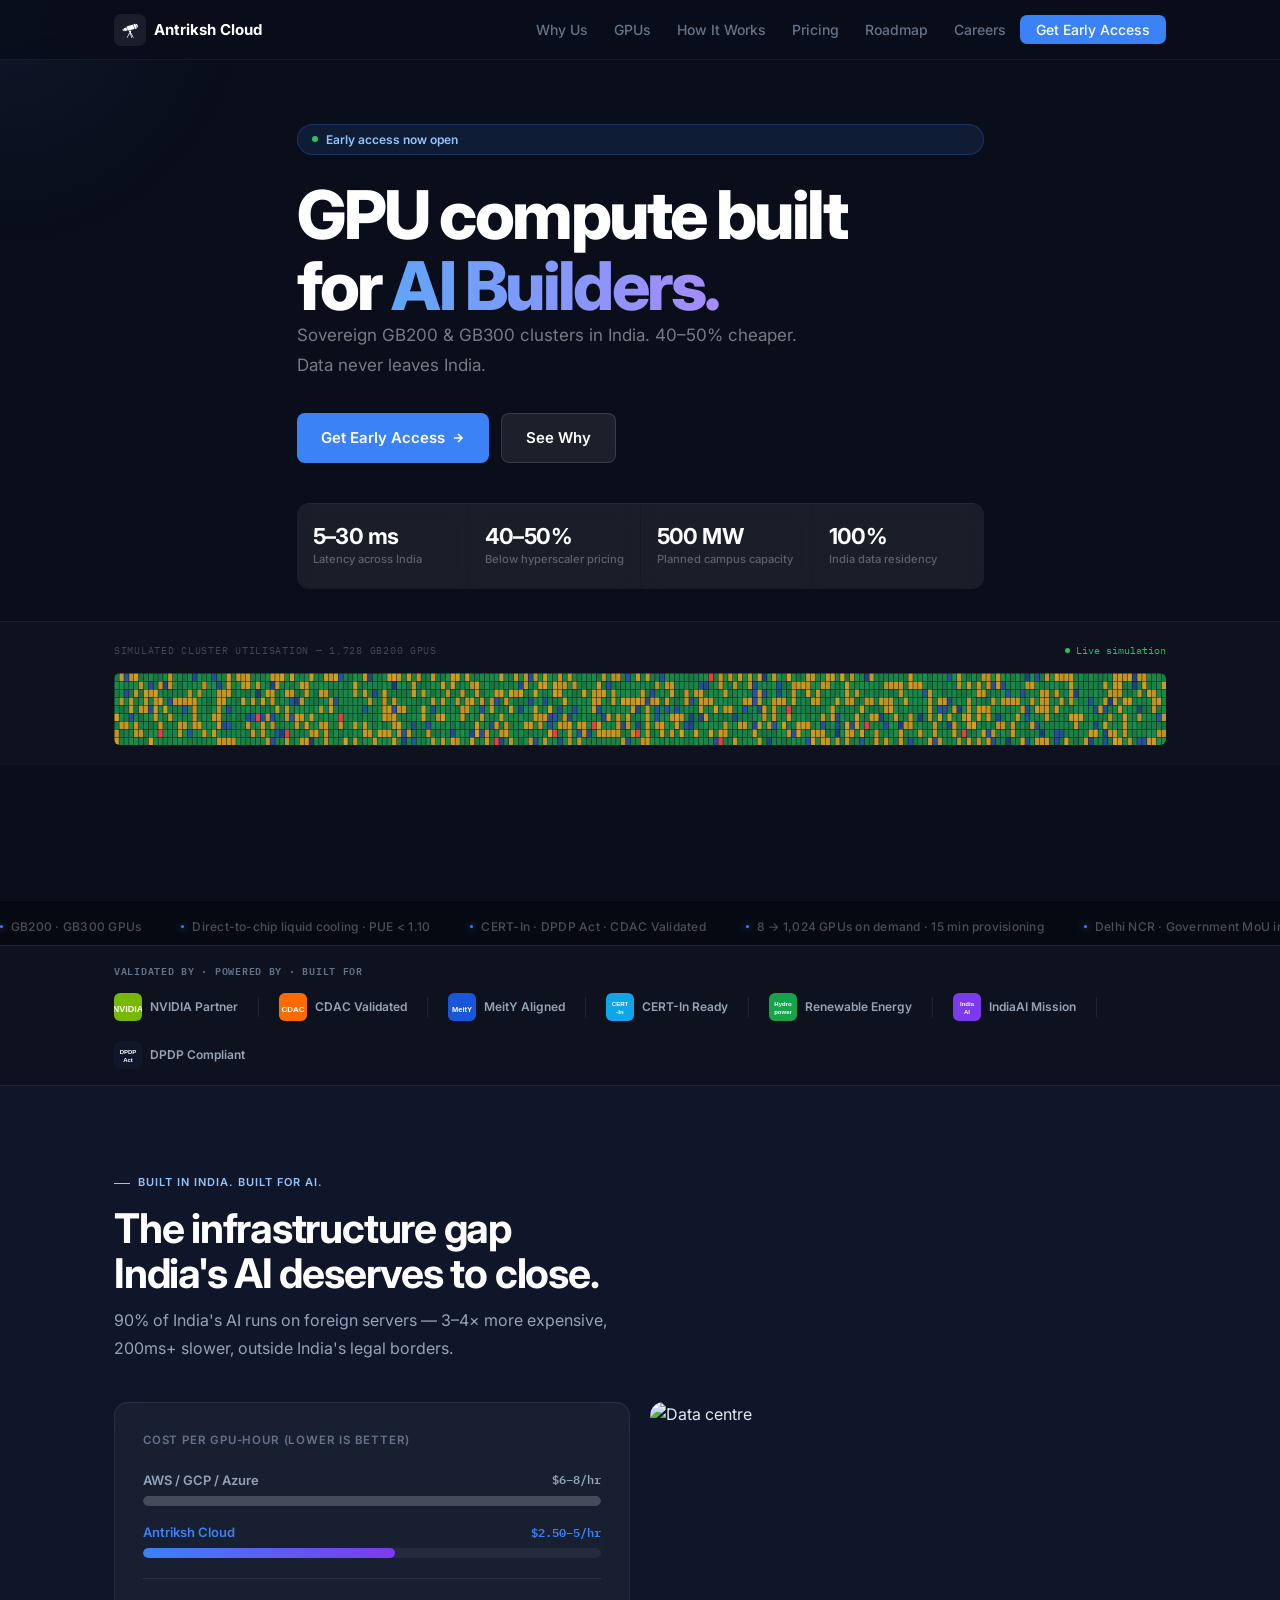
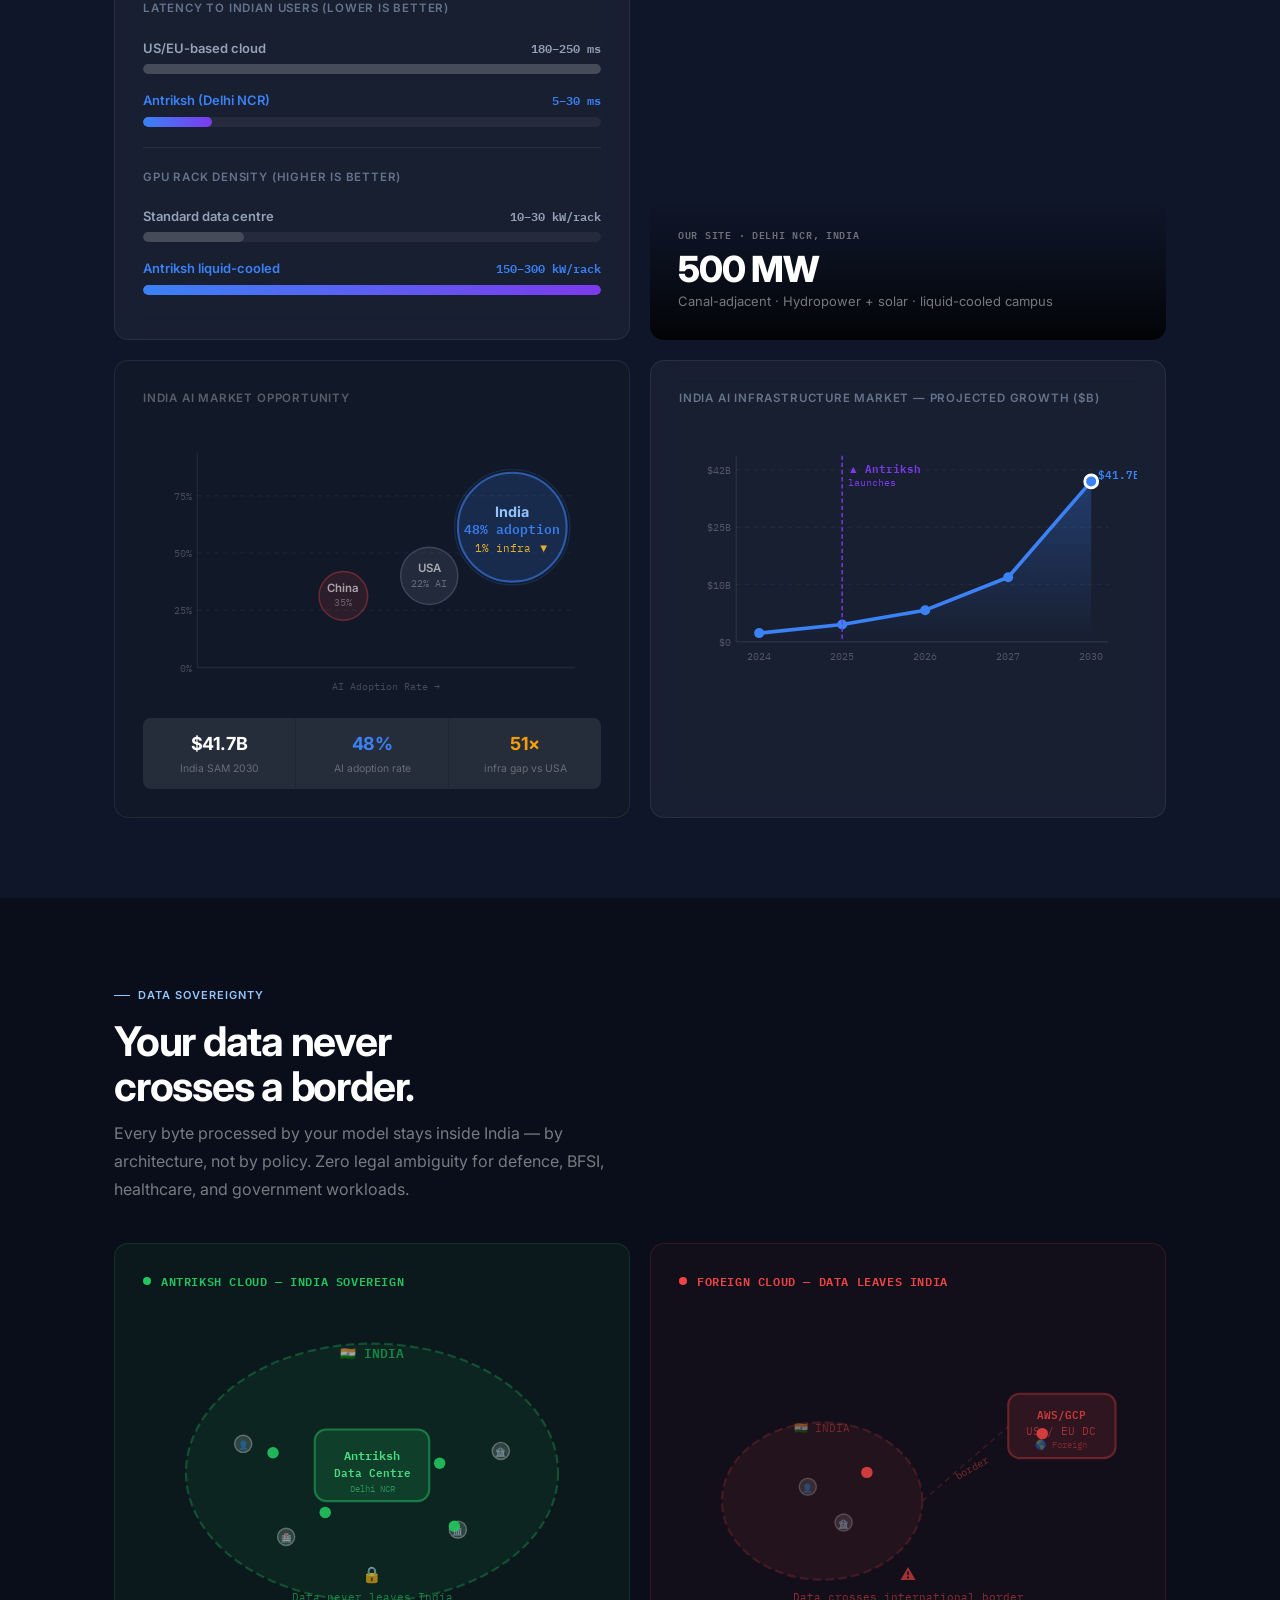
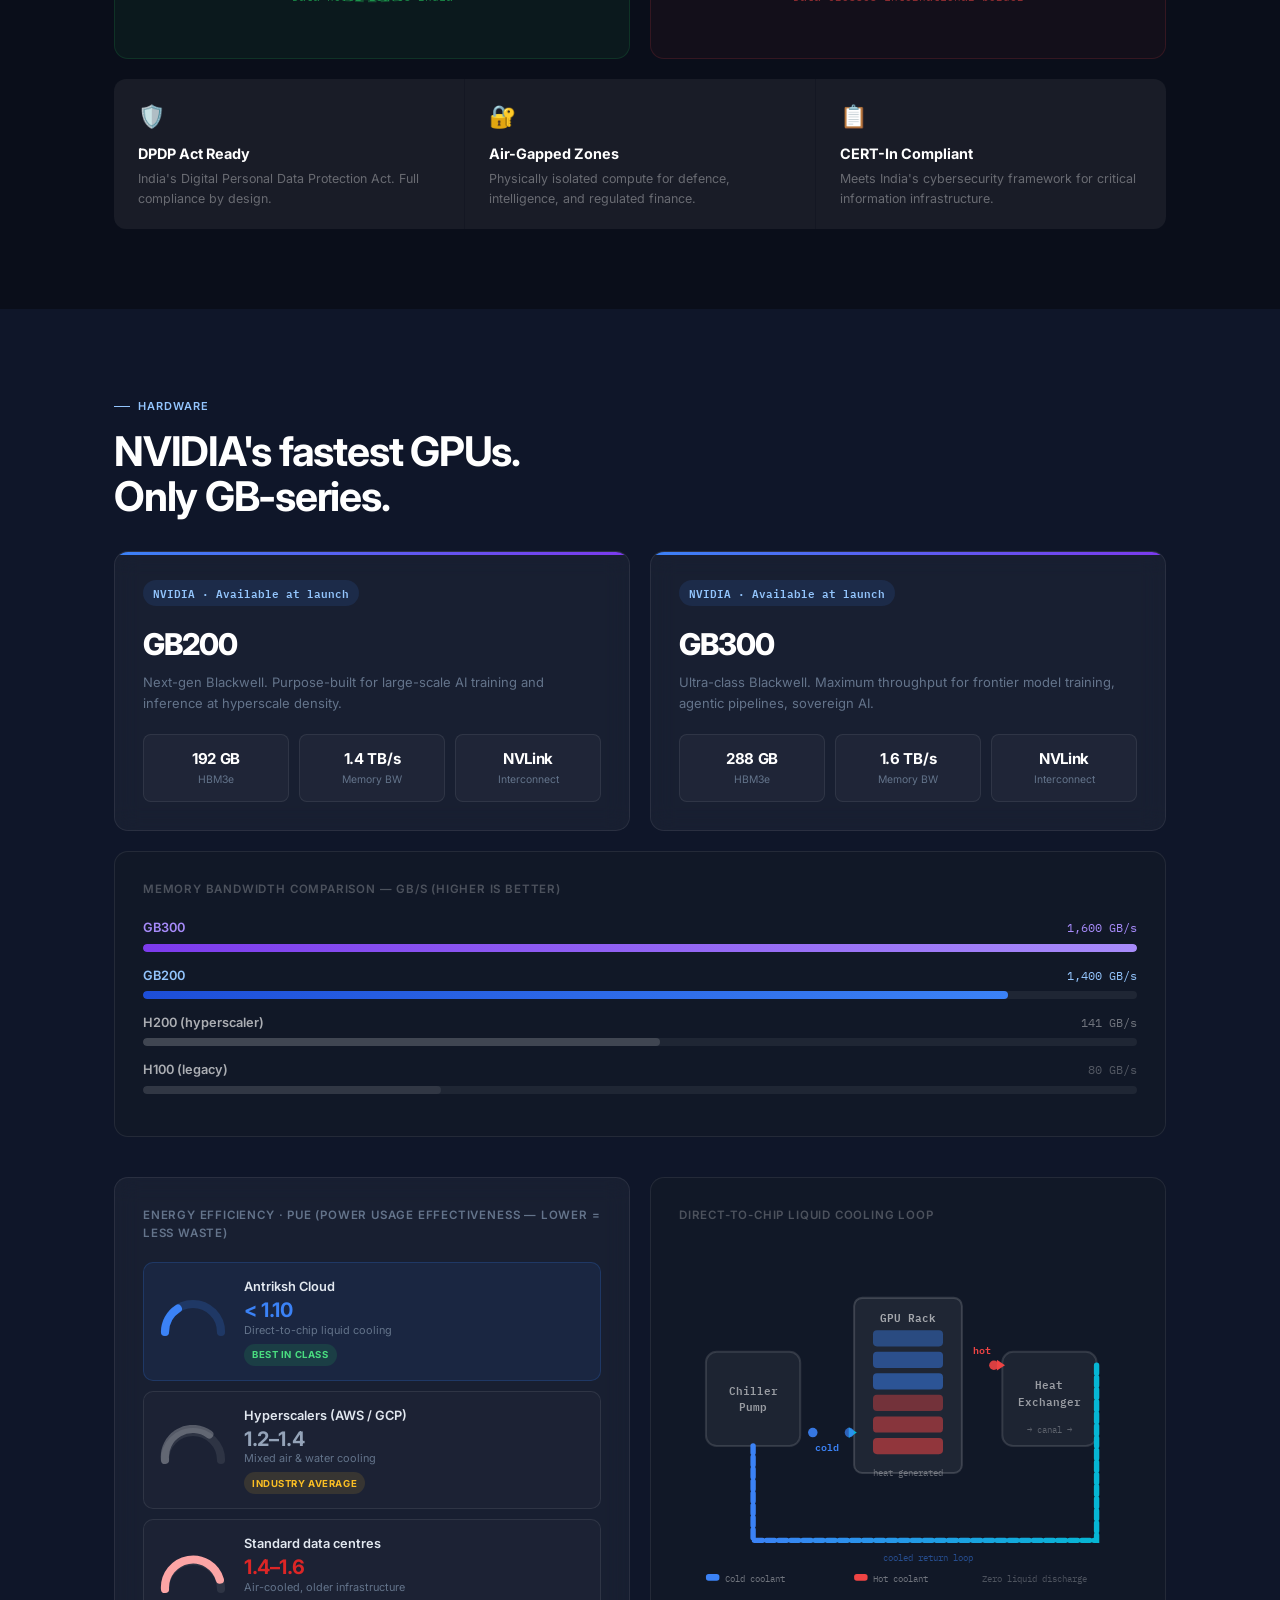
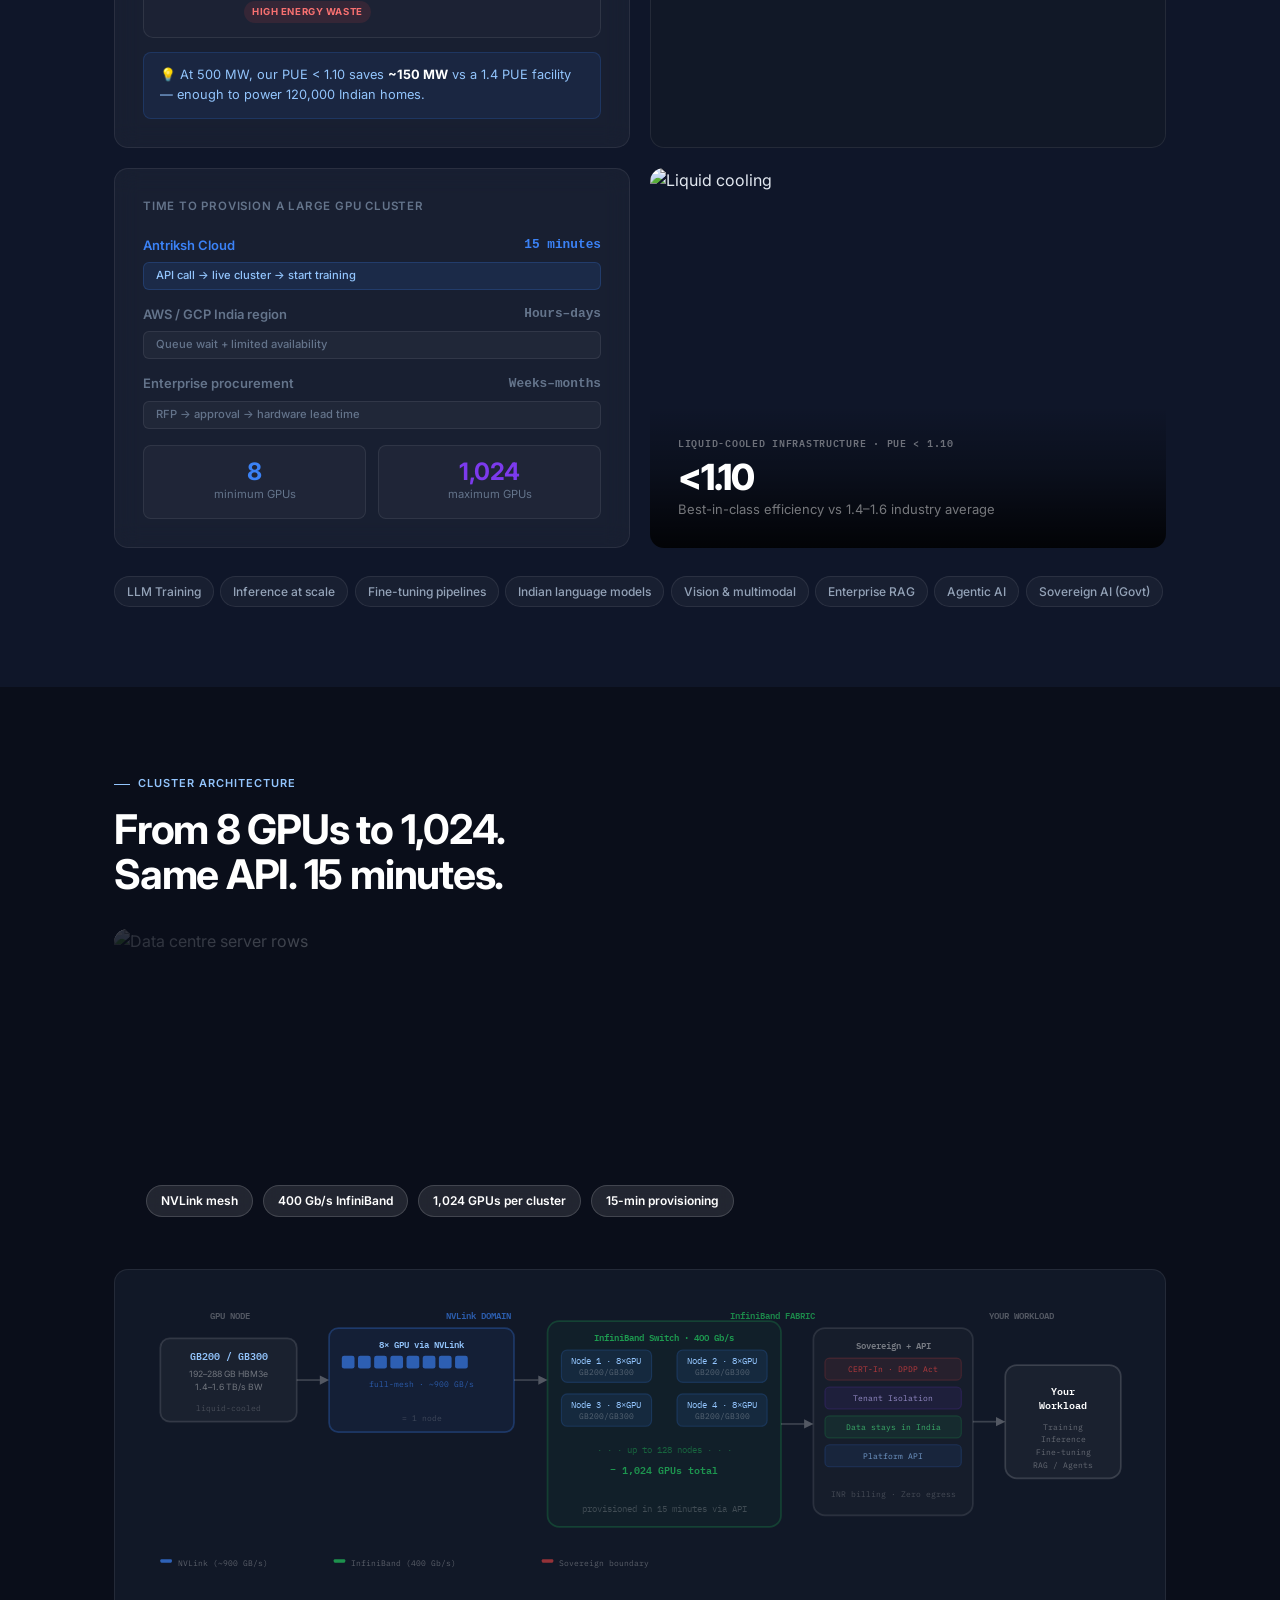
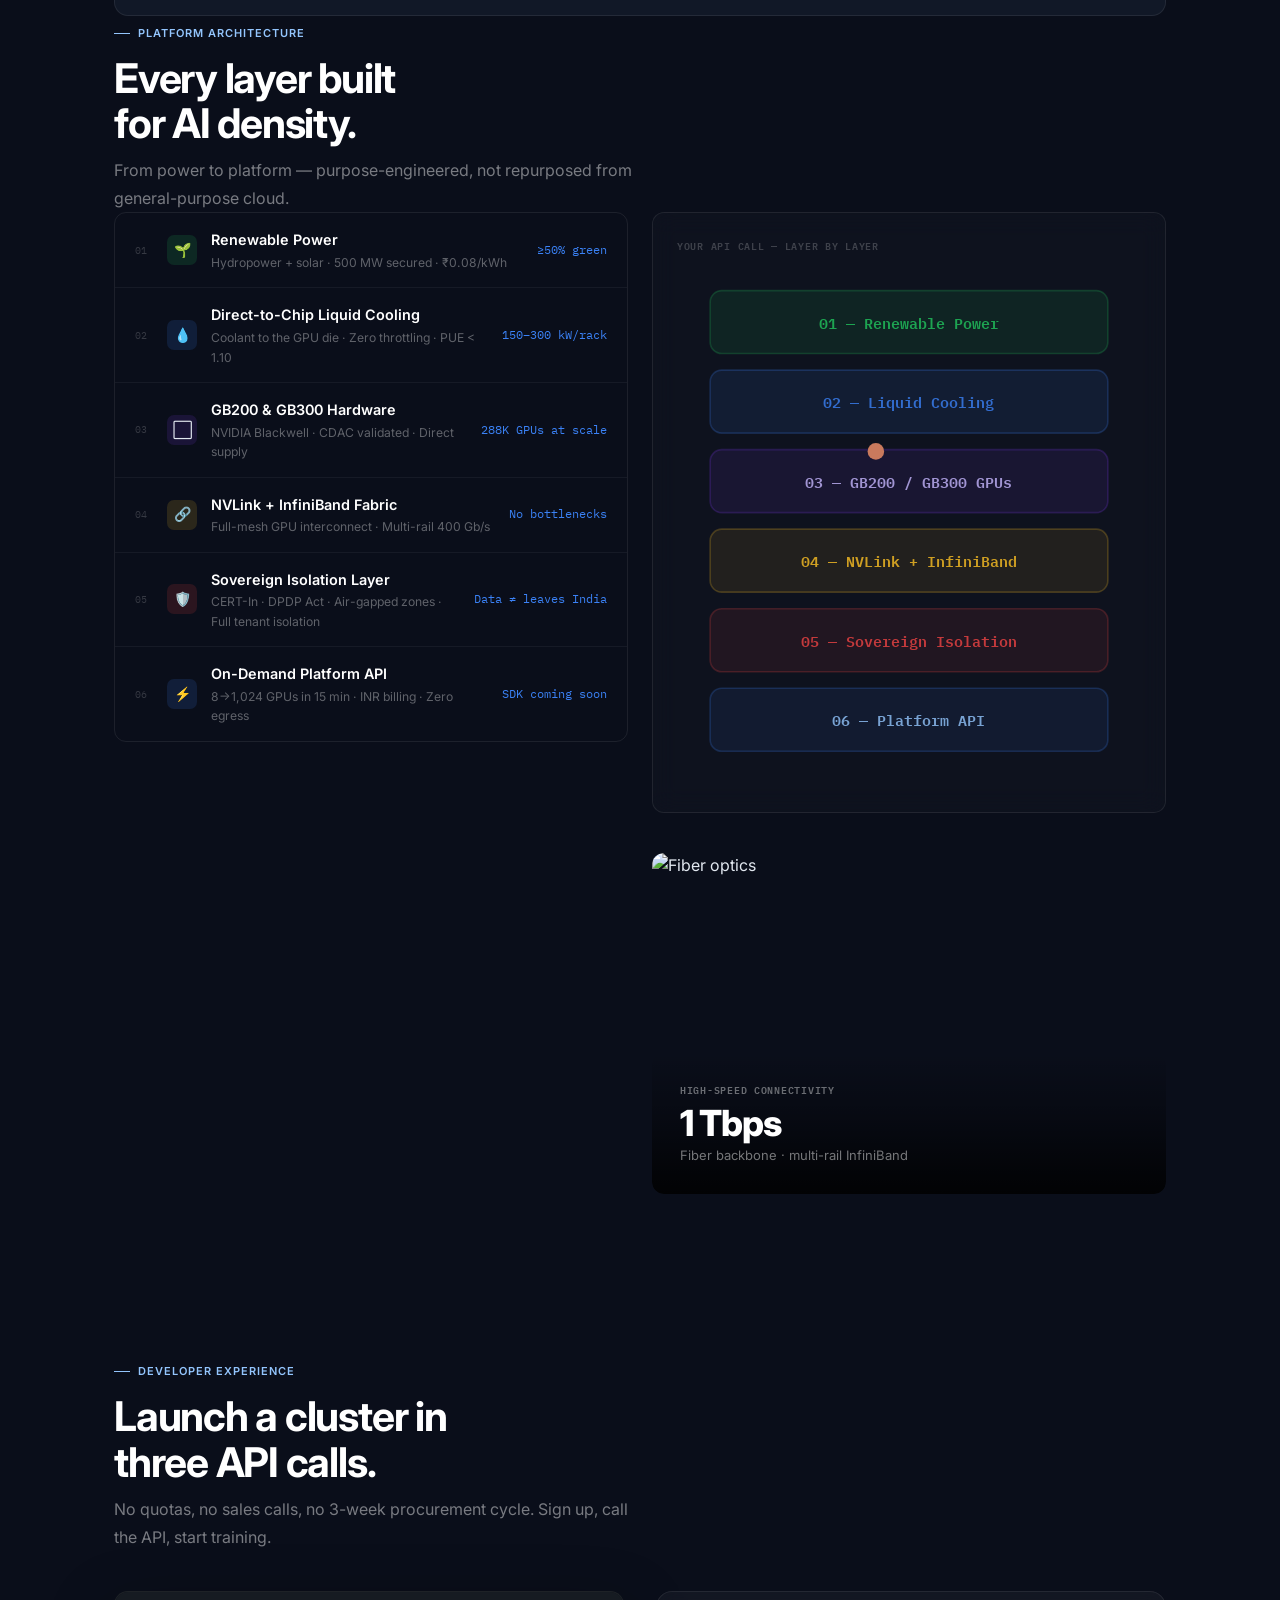
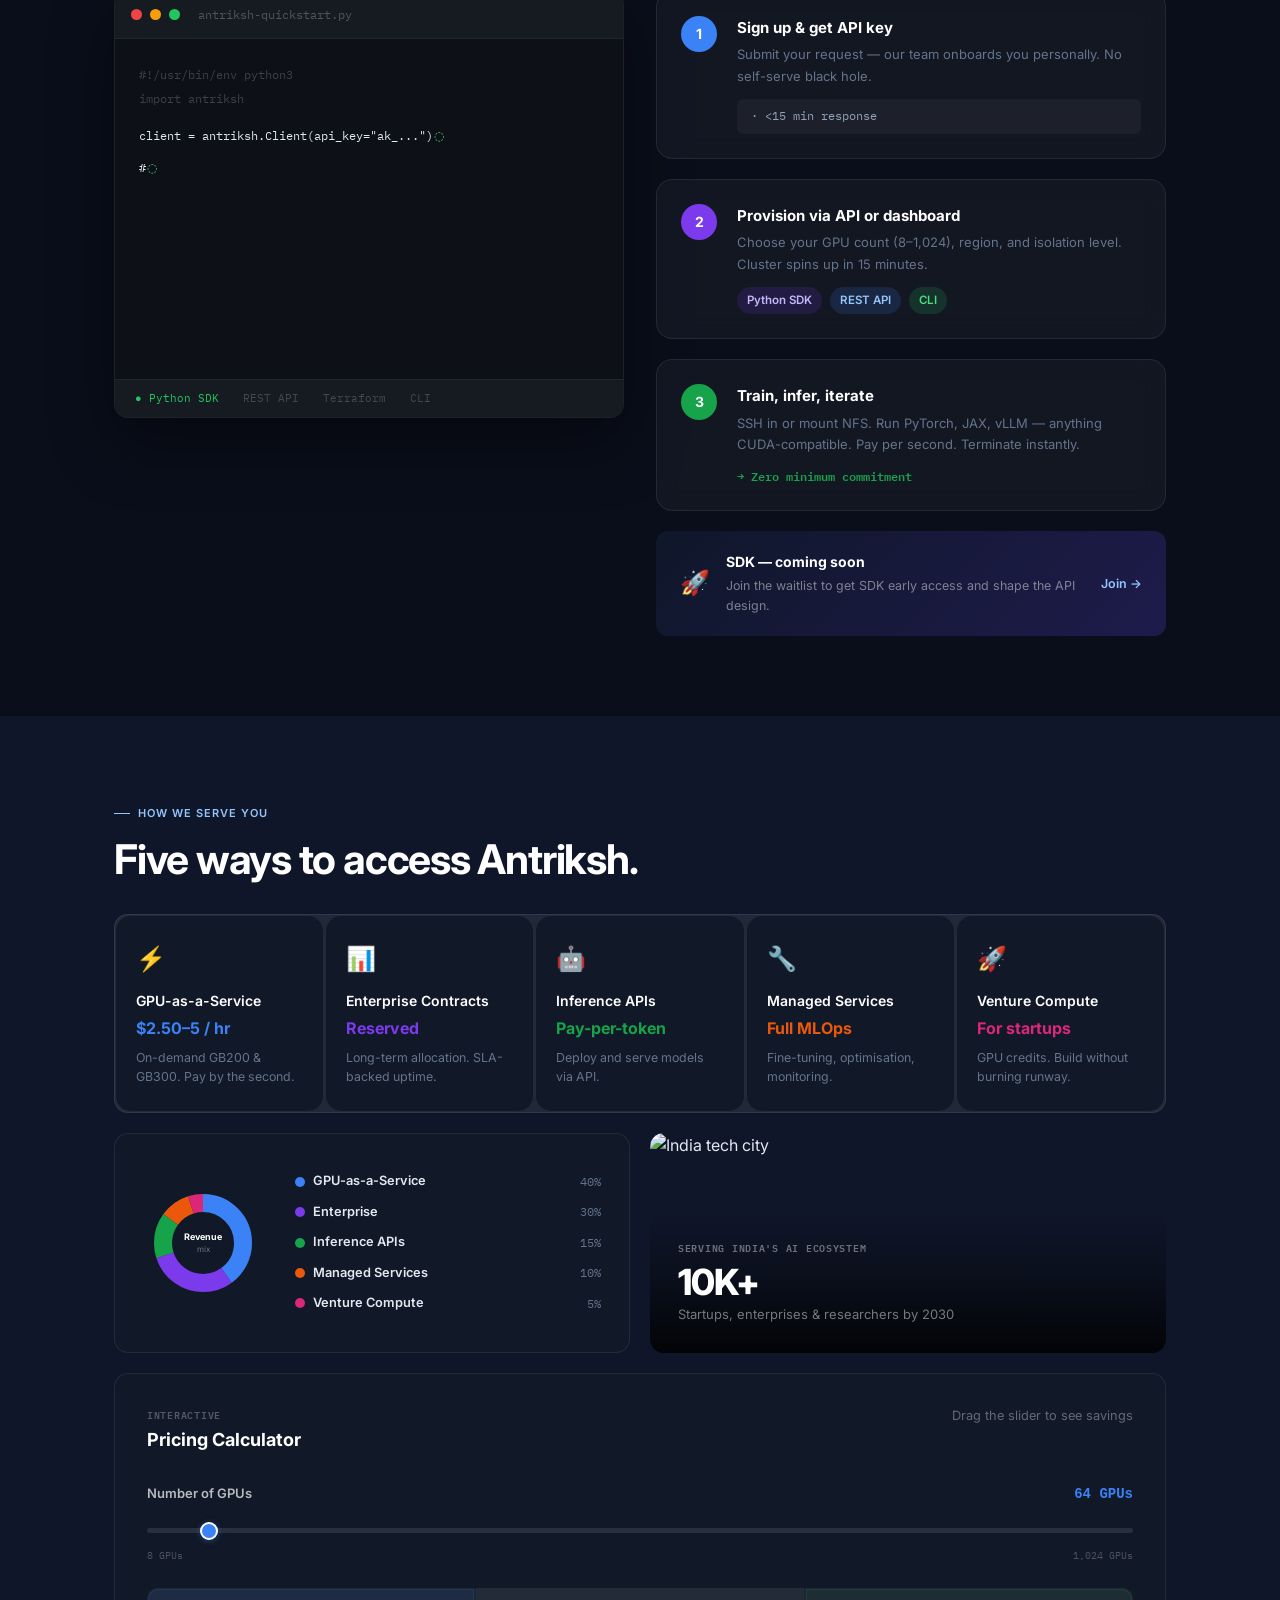
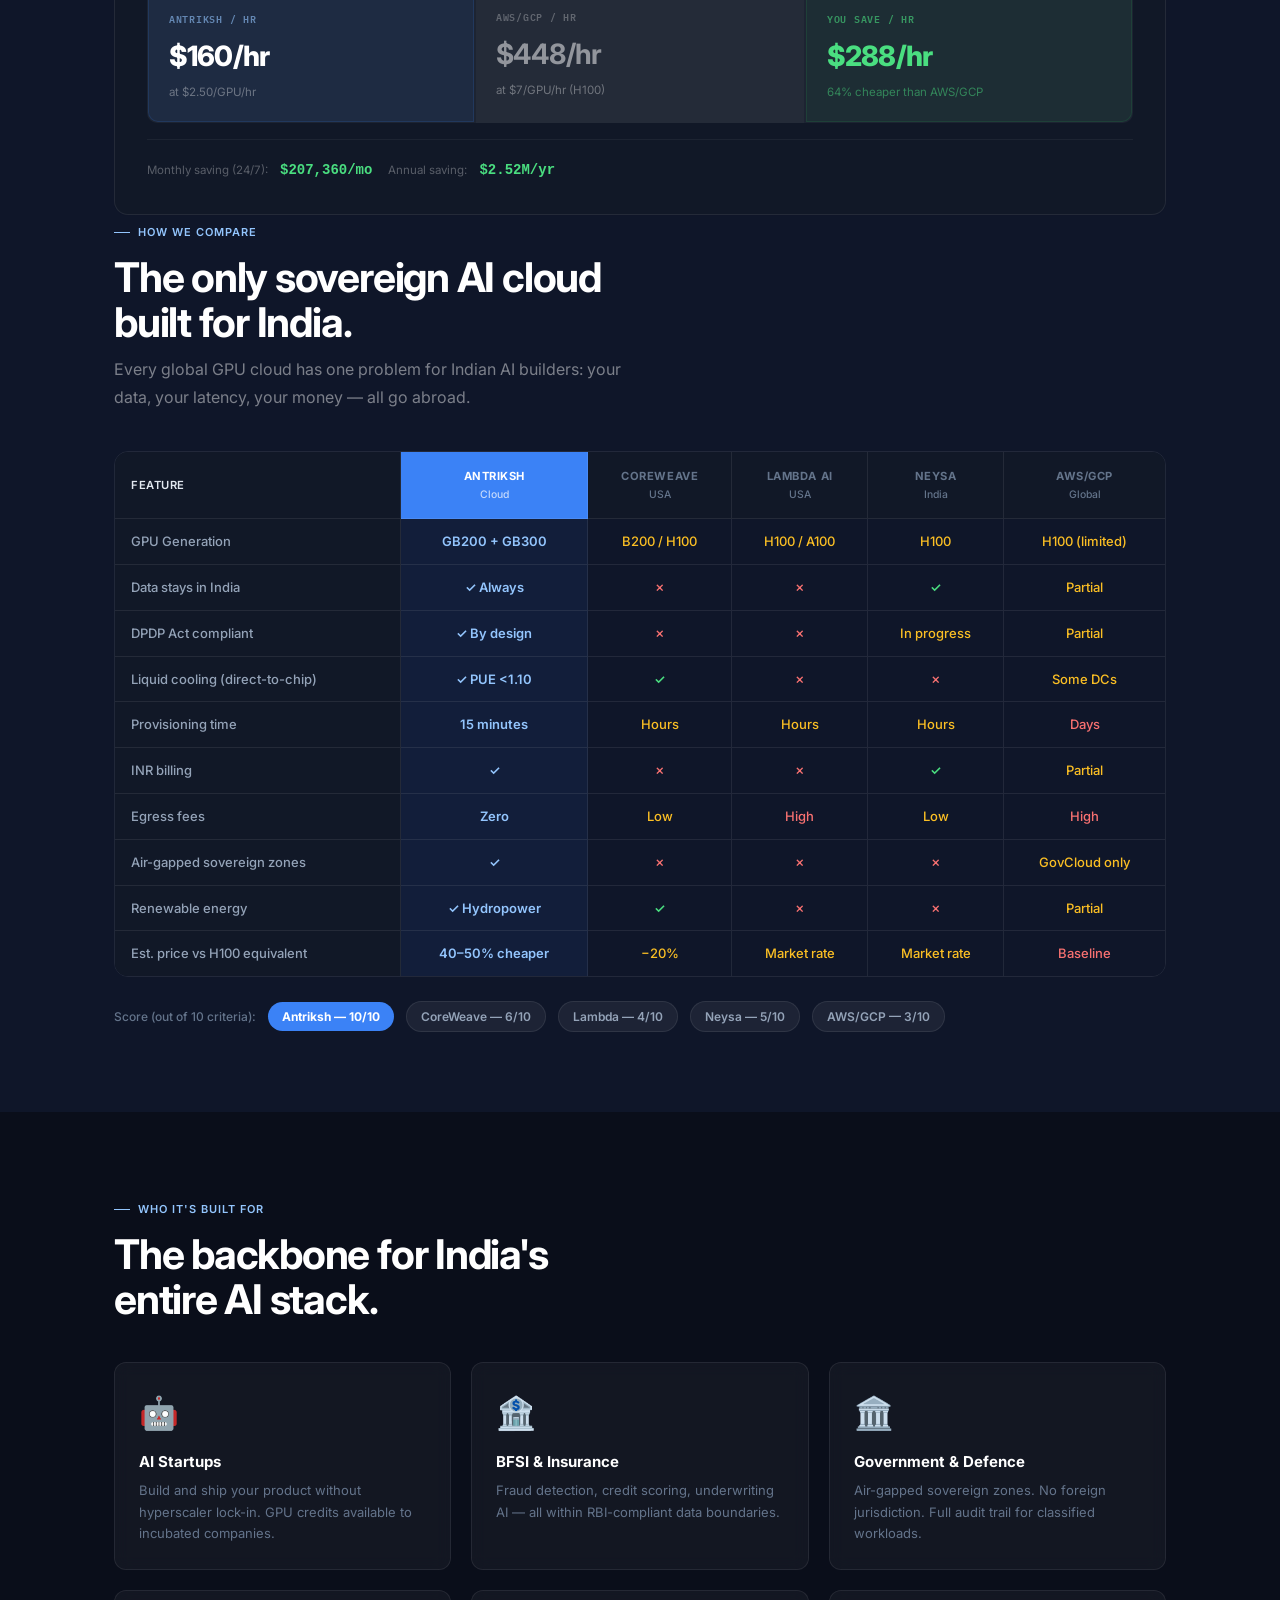
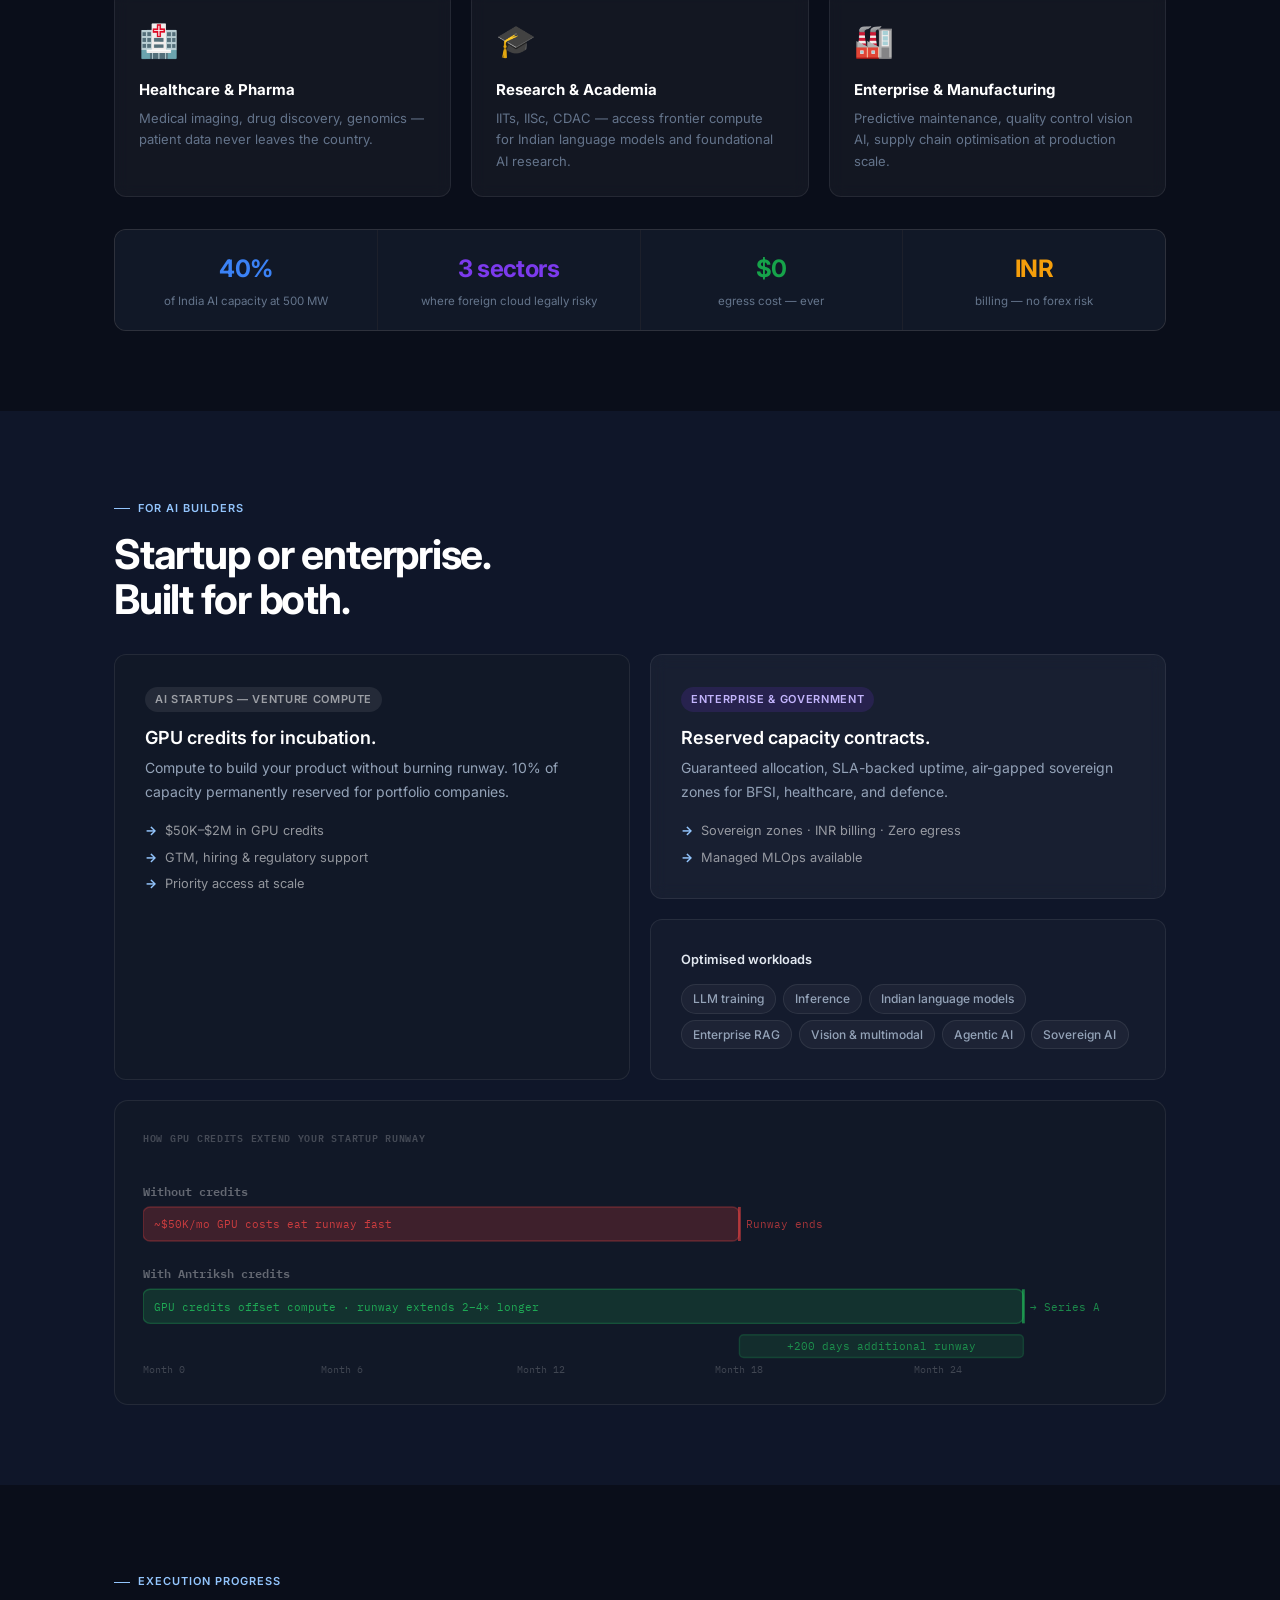
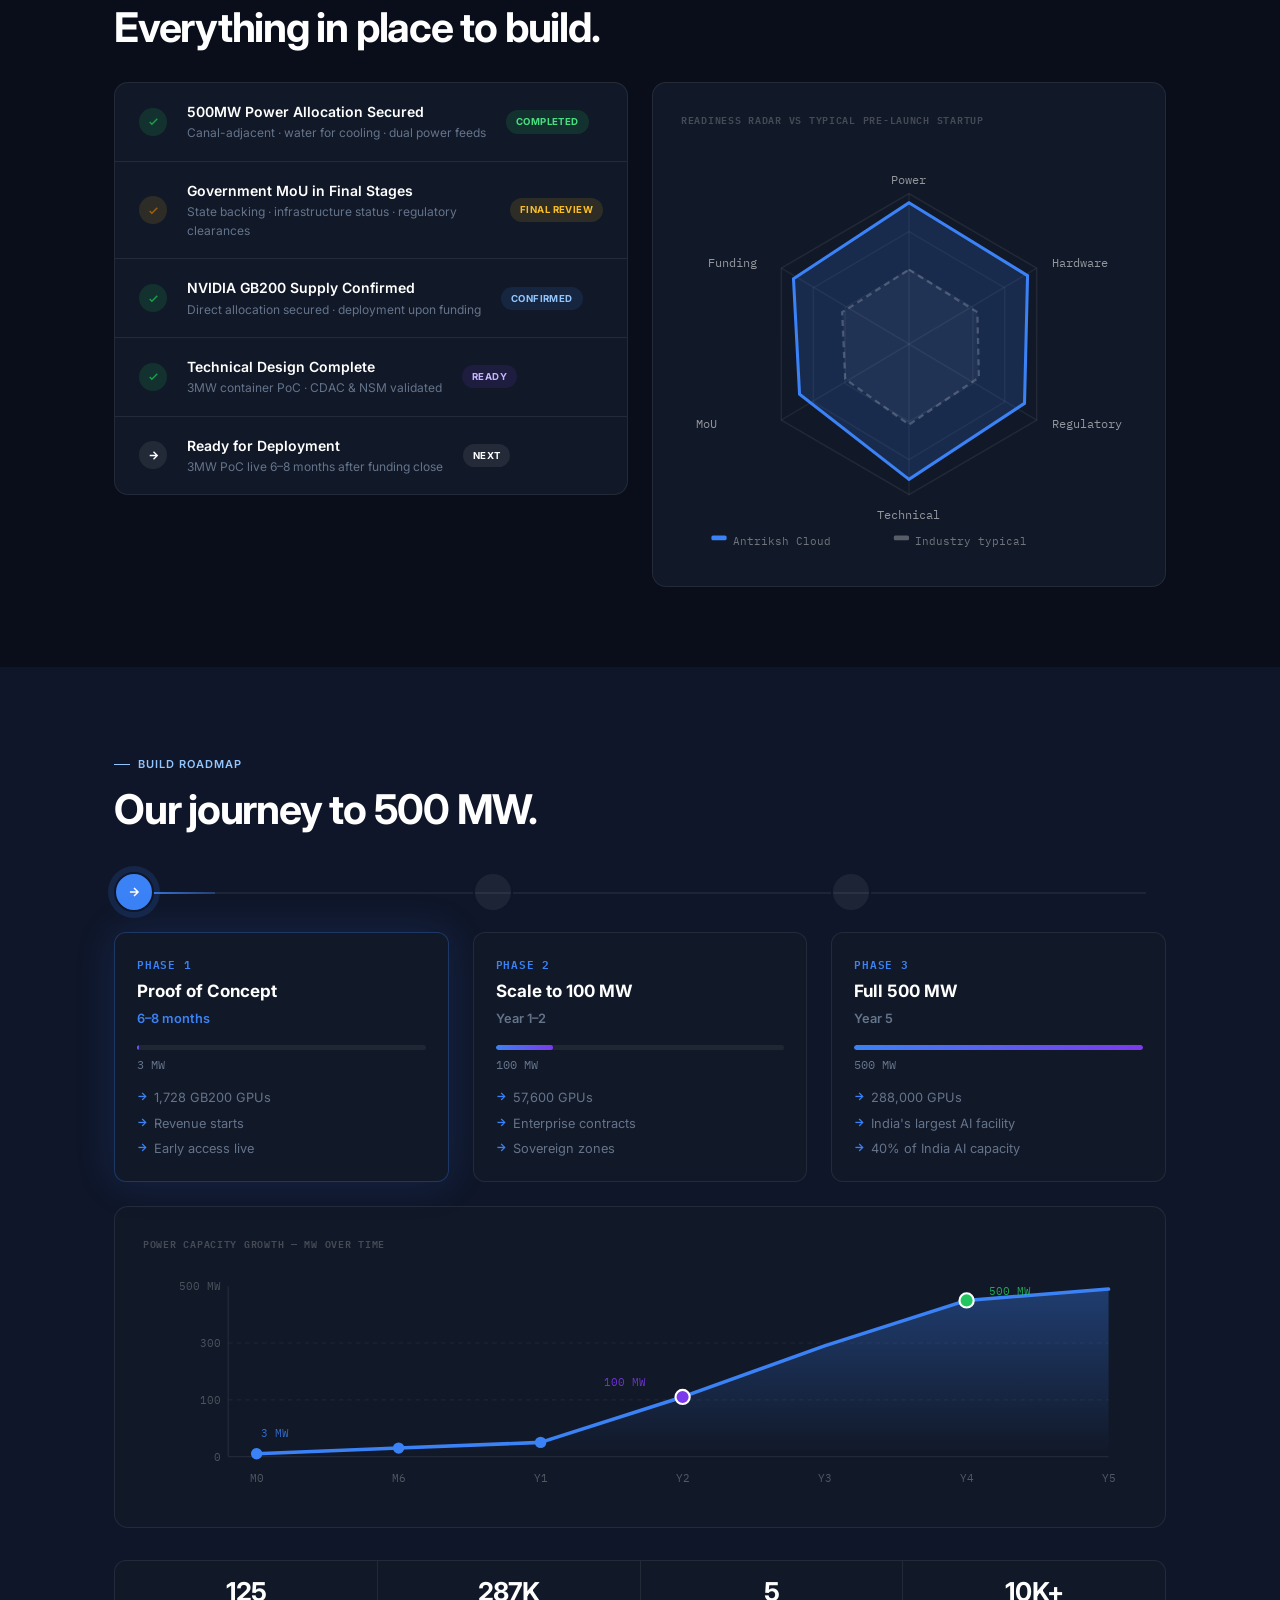
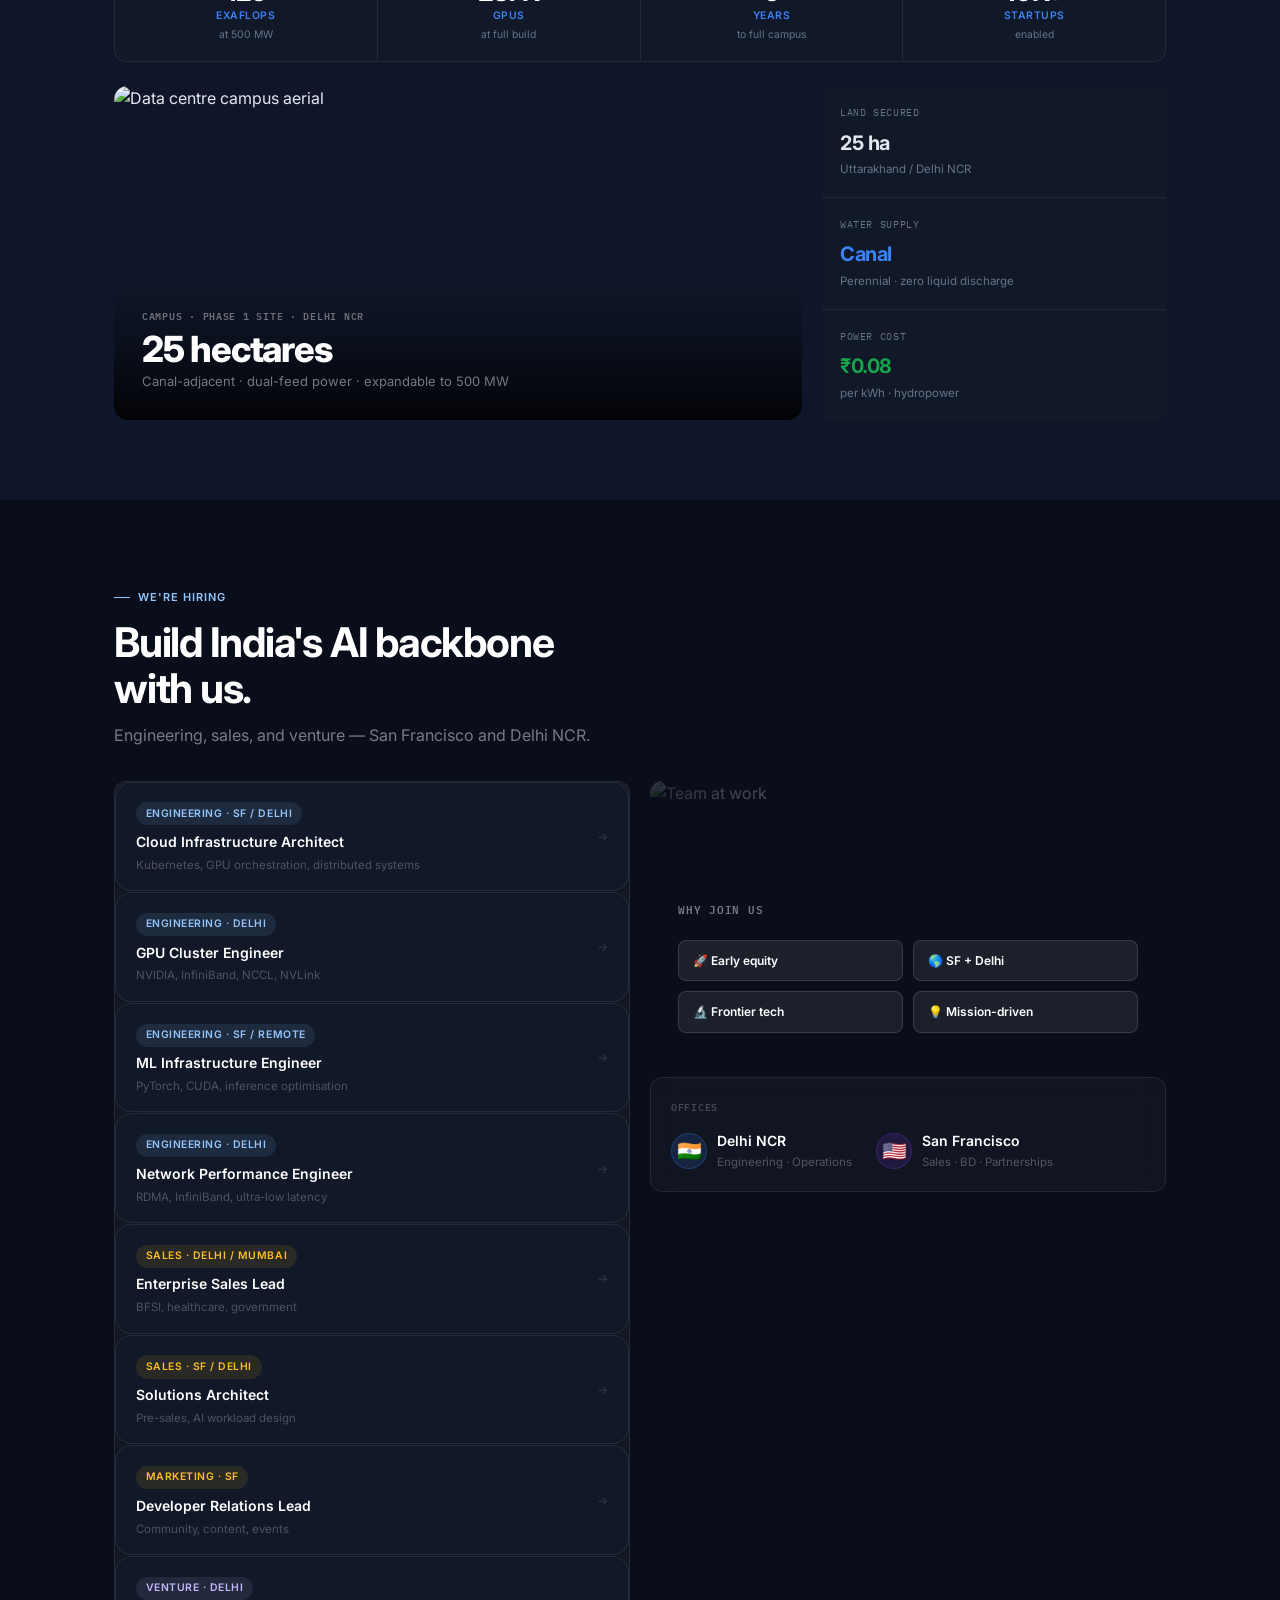
==== commit 036f9046: "Add files via upload" ====
--- a/Dev/index.html
+++ b/Dev/index.html
@@ -3,13 +3,12 @@
 <head>
   <meta charset="UTF-8">
   <meta name="viewport" content="width=device-width, initial-scale=1.0">
-  <meta name="description" content="Antriksh Cloud — India's sovereign AI GPU infrastructure. GB200 &amp; GB300 clusters. 40–50% cheaper. Data never leaves India.">
+  <meta name="description" content="Sovereign GB200 & GB300 GPU clusters in India. 40-50% cheaper than AWS/GCP. Data never leaves India.">
   <title>Antriksh Cloud — GPU Compute for India's AI Builders</title>
   <link rel="preconnect" href="https://fonts.googleapis.com">
   <link rel="preconnect" href="https://fonts.gstatic.com" crossorigin>
   <link href="https://fonts.googleapis.com/css2?family=Inter:wght@300;400;500;600;700;800&family=IBM+Plex+Mono:wght@400;500;600&display=swap" rel="stylesheet">
   <link rel="stylesheet" href="styles.css">
-
   <!-- Three.js -->
   <script src="https://cdn.jsdelivr.net/npm/three@0.169.0/build/three.min.js" defer></script>
   <!-- GSAP + ScrollTrigger -->
@@ -18,7 +17,7 @@
 </head>
 <body>
 
-<!-- Fixed 3D canvas — behind everything -->
+<!-- Fixed 3D Canvas (behind all content) -->
 <canvas id="three-canvas"></canvas>
 
 <div id="cursor-glow"></div>
@@ -28,7 +27,7 @@
 ══════════════════════════════ -->
 <nav id="nav">
   <div class="container">
-    <a href="#" class="nav-logo">
+    <a href="index.html" class="nav-logo">
       <div class="nav-mark">
         <svg width="18" height="18" viewBox="56 48 58 48" fill="white">
           <path d="M83.58 78.95v-.57l-1.06.32-1.03-3.41 6.86-2.08 1.03 3.41-1.63.5v2.02l9.28 17.65h-2.33l-7.16-13.33 4.36 13.33h-2.32l-4.76-14.44-8.27 14.44h-2.33L83.58 78.95z"/>
@@ -58,34 +57,37 @@
   </div>
 </nav>
 
+<!-- ══════════════════════════════
+     1. HERO
+══════════════════════════════ -->
 <section id="hero" class="content-layer">
-  <canvas id="hero-canvas-2d"></canvas>
+  <canvas id="hero-canvas"></canvas>
   <div class="container">
     <div class="hero-content">
-      <div class="hero-badge fade-up">
+      <div class="hero-badge reveal">
         <span class="hero-dot"></span>
         Early access now open
       </div>
-      <h1 class="hero-h fade-up stagger-1">
+      <h1 class="hero-h reveal stagger-1">
         GPU compute built<br>for <span class="grad-shimmer">AI Builders.</span>
       </h1>
-      <p class="hero-sub fade-up stagger-2">
-        Sovereign GB200 &amp; GB300 clusters in India. 40–50% cheaper. Data never leaves India.
+      <p class="hero-sub reveal stagger-2">
+        Sovereign GB200 &amp; GB300 clusters in India. 40&ndash;50% cheaper. Data never leaves India.
       </p>
-      <div class="hero-actions fade-up stagger-3">
+      <div class="hero-actions reveal stagger-3">
         <a href="#waitlist" class="btn btn-primary btn-magnetic">
           Get Early Access
           <svg width="14" height="14" fill="none" stroke="currentColor" stroke-width="2.5" viewBox="0 0 24 24"><path d="M5 12h14M12 5l7 7-7 7"/></svg>
         </a>
         <a href="#why" class="btn btn-ghost btn-magnetic">See Why</a>
       </div>
-      <div class="hero-stats fade-up stagger-4">
+      <div class="hero-stats reveal stagger-4">
         <div class="hstat">
-          <div class="hstat-val"><span class="count-num" data-count="30" data-prefix="5–" data-suffix=" ms">5–30 ms</span></div>
+          <div class="hstat-val"><span class="count-num" data-count="30" data-prefix="5&ndash;" data-suffix=" ms">5&ndash;30 ms</span></div>
           <div class="hstat-lbl">Latency across India</div>
         </div>
         <div class="hstat">
-          <div class="hstat-val"><span class="count-num" data-count="50" data-prefix="40–" data-suffix="%">40–50%</span></div>
+          <div class="hstat-val"><span class="count-num" data-count="50" data-prefix="40&ndash;" data-suffix="%">40&ndash;50%</span></div>
           <div class="hstat-lbl">Below hyperscaler pricing</div>
         </div>
         <div class="hstat">
@@ -104,7 +106,7 @@
   <div class="heatmap-wrap">
     <div class="container">
       <div class="hm-hdr">
-        <span class="hm-title">Simulated cluster utilisation — 1,728 GB200 GPUs</span>
+        <span class="hm-title">Simulated cluster utilisation &mdash; 1,728 GB200 GPUs</span>
         <span class="hm-live"><span class="hm-dot"></span>Live simulation</span>
       </div>
       <canvas id="heatmap" height="72"></canvas>
@@ -113,59 +115,100 @@
 </section>
 
 <!-- ══════════════════════════════
-     TICKER
+     2. TICKER
 ══════════════════════════════ -->
-<div class="ticker">
+<div class="ticker content-layer">
   <div class="ticker-track">
-    <span class="t-item"><span class="t-dot"></span>GB200 · GB300 GPUs</span>
-    <span class="t-item"><span class="t-dot"></span>Direct-to-chip liquid cooling · PUE &lt; 1.10</span>
-    <span class="t-item"><span class="t-dot"></span>CERT-In · DPDP Act · CDAC Validated</span>
-    <span class="t-item"><span class="t-dot"></span>8 → 1,024 GPUs on demand · 15 min provisioning</span>
-    <span class="t-item"><span class="t-dot"></span>Delhi NCR · Government MoU in final stages</span>
-    <span class="t-item"><span class="t-dot"></span>From $2.50 / GPU / hr · INR billing · Zero egress</span>
-    <span class="t-item"><span class="t-dot"></span>500 MW phased build · 288,000 GPUs at scale</span>
+    <span class="t-item"><span class="t-dot"></span>GB200 &middot; GB300 GPUs</span>
+    <span class="t-item"><span class="t-dot"></span>Direct-to-chip liquid cooling &middot; PUE &lt; 1.10</span>
+    <span class="t-item"><span class="t-dot"></span>CERT-In &middot; DPDP Act &middot; CDAC Validated</span>
+    <span class="t-item"><span class="t-dot"></span>8 &rarr; 1,024 GPUs on demand &middot; 15 min provisioning</span>
+    <span class="t-item"><span class="t-dot"></span>Delhi NCR &middot; Government MoU in final stages</span>
+    <span class="t-item"><span class="t-dot"></span>From $2.50 / GPU / hr &middot; INR billing &middot; Zero egress</span>
+    <span class="t-item"><span class="t-dot"></span>500 MW phased build &middot; 288,000 GPUs at scale</span>
     <!-- Duplicate for seamless loop -->
-    <span class="t-item"><span class="t-dot"></span>GB200 · GB300 GPUs</span>
-    <span class="t-item"><span class="t-dot"></span>Direct-to-chip liquid cooling · PUE &lt; 1.10</span>
-    <span class="t-item"><span class="t-dot"></span>CERT-In · DPDP Act · CDAC Validated</span>
-    <span class="t-item"><span class="t-dot"></span>8 → 1,024 GPUs on demand · 15 min provisioning</span>
-    <span class="t-item"><span class="t-dot"></span>Delhi NCR · Government MoU in final stages</span>
-    <span class="t-item"><span class="t-dot"></span>From $2.50 / GPU / hr · INR billing · Zero egress</span>
-    <span class="t-item"><span class="t-dot"></span>500 MW phased build · 288,000 GPUs at scale</span>
+    <span class="t-item"><span class="t-dot"></span>GB200 &middot; GB300 GPUs</span>
+    <span class="t-item"><span class="t-dot"></span>Direct-to-chip liquid cooling &middot; PUE &lt; 1.10</span>
+    <span class="t-item"><span class="t-dot"></span>CERT-In &middot; DPDP Act &middot; CDAC Validated</span>
+    <span class="t-item"><span class="t-dot"></span>8 &rarr; 1,024 GPUs on demand &middot; 15 min provisioning</span>
+    <span class="t-item"><span class="t-dot"></span>Delhi NCR &middot; Government MoU in final stages</span>
+    <span class="t-item"><span class="t-dot"></span>From $2.50 / GPU / hr &middot; INR billing &middot; Zero egress</span>
+    <span class="t-item"><span class="t-dot"></span>500 MW phased build &middot; 288,000 GPUs at scale</span>
   </div>
 </div>
 
 <!-- ══════════════════════════════
-     PARTNER / CREDENTIAL STRIP
+     3. PARTNER / CREDENTIAL STRIP
 ══════════════════════════════ -->
-<div class="partner-strip">
+<div class="partner-strip content-layer">
   <div class="container">
-    <div class="ps-label">Validated by · Powered by · Built for</div>
-
+    <div class="ps-label">Validated by &middot; Powered by &middot; Built for</div>
+    <div class="ps-logos">
+      <div class="ps-logo">
+        <svg width="28" height="28" viewBox="0 0 28 28" fill="none"><rect width="28" height="28" rx="6" fill="#76b900"/><text x="14" y="19" fill="white" font-size="9" font-family="Arial" font-weight="900" text-anchor="middle">NVIDIA</text></svg>
+        <span>NVIDIA Partner</span>
+      </div>
+      <div class="ps-sep"></div>
+      <div class="ps-logo">
+        <svg width="28" height="28" viewBox="0 0 28 28" fill="none"><rect width="28" height="28" rx="6" fill="#FF6B00"/><text x="14" y="19" fill="white" font-size="8" font-family="Arial" font-weight="900" text-anchor="middle">CDAC</text></svg>
+        <span>CDAC Validated</span>
+      </div>
+      <div class="ps-sep"></div>
+      <div class="ps-logo">
+        <svg width="28" height="28" viewBox="0 0 28 28" fill="none"><rect width="28" height="28" rx="6" fill="#1a56db"/><text x="14" y="19" fill="white" font-size="7.5" font-family="Arial" font-weight="900" text-anchor="middle">MeitY</text></svg>
+        <span>MeitY Aligned</span>
+      </div>
+      <div class="ps-sep"></div>
+      <div class="ps-logo">
+        <svg width="28" height="28" viewBox="0 0 28 28" fill="none"><rect width="28" height="28" rx="6" fill="#0ea5e9"/><text x="14" y="13" fill="white" font-size="6" font-family="Arial" font-weight="700" text-anchor="middle">CERT</text><text x="14" y="21" fill="white" font-size="6" font-family="Arial" font-weight="700" text-anchor="middle">-In</text></svg>
+        <span>CERT-In Ready</span>
+      </div>
+      <div class="ps-sep"></div>
+      <div class="ps-logo">
+        <svg width="28" height="28" viewBox="0 0 28 28" fill="none"><rect width="28" height="28" rx="6" fill="#16a34a"/><text x="14" y="13" fill="white" font-size="6" font-family="Arial" font-weight="700" text-anchor="middle">Hydro</text><text x="14" y="21" fill="white" font-size="6" font-family="Arial" font-weight="700" text-anchor="middle">power</text></svg>
+        <span>Renewable Energy</span>
+      </div>
+      <div class="ps-sep"></div>
+      <div class="ps-logo">
+        <svg width="28" height="28" viewBox="0 0 28 28" fill="none"><rect width="28" height="28" rx="6" fill="#7c3aed"/><text x="14" y="13" fill="white" font-size="6" font-family="Arial" font-weight="700" text-anchor="middle">India</text><text x="14" y="21" fill="white" font-size="6" font-family="Arial" font-weight="700" text-anchor="middle">AI</text></svg>
+        <span>IndiaAI Mission</span>
+      </div>
+      <div class="ps-sep"></div>
+      <div class="ps-logo">
+        <svg width="28" height="28" viewBox="0 0 28 28" fill="none"><rect width="28" height="28" rx="6" fill="#0f172a"/><text x="14" y="13" fill="white" font-size="6" font-family="Arial" font-weight="700" text-anchor="middle">DPDP</text><text x="14" y="21" fill="white" font-size="6" font-family="Arial" font-weight="700" text-anchor="middle">Act</text></svg>
+        <span>DPDP Compliant</span>
+      </div>
+    </div>
+  </div>
+</div>
+
+<!-- ══════════════════════════════
+     4. WHY ANTRIKSH
+══════════════════════════════ -->
 <section id="why" class="content-layer">
   <div class="container">
-    <div class="lbl fade-up">Built in India. Built for AI.</div>
-    <h2 class="fade-up">The infrastructure gap<br>India's AI deserves to close.</h2>
-    <p class="fade-up stagger-1" style="max-width:520px;margin-top:.625rem">
-      90% of India's AI runs on foreign servers — 3–4× more expensive, 200ms+ slower, outside India's legal borders.
+    <div class="lbl reveal">Built in India. Built for AI.</div>
+    <h2 class="reveal">The infrastructure gap<br>India's AI deserves to close.</h2>
+    <p class="reveal stagger-1 section-desc">
+      90% of India's AI runs on foreign servers &mdash; 3&ndash;4&times; more expensive, 200ms+ slower, outside India's legal borders.
     </p>
 
     <div class="why-grid">
 
-      <!-- ① Bar chart: Cost / Latency / Density -->
-      <div class="chart-card fade-up">
+      <!-- Bar chart: Cost / Latency / Density -->
+      <div class="chart-card glass-card reveal">
         <div class="chart-title">Cost per GPU-hour (lower is better)</div>
         <div class="bar-row">
           <div class="bar-label">
-            <span class="bar-name">AWS / GCP / Azure</span>
-            <span class="bar-val" style="color:#94a3b8">$6–8/hr</span>
+            <span class="bar-name bar-name-muted">AWS / GCP / Azure</span>
+            <span class="bar-val bar-val-muted">$6&ndash;8/hr</span>
           </div>
           <div class="bar-track"><div class="bar-fill hyp" data-w="100%"></div></div>
         </div>
         <div class="bar-row">
           <div class="bar-label">
-            <span class="bar-name" style="color:var(--blue)">Antriksh Cloud</span>
-            <span class="bar-val" style="color:var(--blue)">$2.50–5/hr</span>
+            <span class="bar-name bar-name-blue">Antriksh Cloud</span>
+            <span class="bar-val bar-val-blue">$2.50&ndash;5/hr</span>
           </div>
           <div class="bar-track"><div class="bar-fill ant" data-w="55%"></div></div>
         </div>
@@ -173,15 +216,15 @@
         <div class="chart-title">Latency to Indian users (lower is better)</div>
         <div class="bar-row">
           <div class="bar-label">
-            <span class="bar-name">US/EU-based cloud</span>
-            <span class="bar-val" style="color:#94a3b8">180–250 ms</span>
+            <span class="bar-name bar-name-muted">US/EU-based cloud</span>
+            <span class="bar-val bar-val-muted">180&ndash;250 ms</span>
           </div>
           <div class="bar-track"><div class="bar-fill hyp" data-w="100%"></div></div>
         </div>
         <div class="bar-row">
           <div class="bar-label">
-            <span class="bar-name" style="color:var(--blue)">Antriksh (Delhi NCR)</span>
-            <span class="bar-val" style="color:var(--blue)">5–30 ms</span>
+            <span class="bar-name bar-name-blue">Antriksh (Delhi NCR)</span>
+            <span class="bar-val bar-val-blue">5&ndash;30 ms</span>
           </div>
           <div class="bar-track"><div class="bar-fill ant" data-w="15%"></div></div>
         </div>
@@ -189,55 +232,53 @@
         <div class="chart-title">GPU rack density (higher is better)</div>
         <div class="bar-row">
           <div class="bar-label">
-            <span class="bar-name">Standard data centre</span>
-            <span class="bar-val" style="color:#94a3b8">10–30 kW/rack</span>
+            <span class="bar-name bar-name-muted">Standard data centre</span>
+            <span class="bar-val bar-val-muted">10&ndash;30 kW/rack</span>
           </div>
           <div class="bar-track"><div class="bar-fill hyp" data-w="22%"></div></div>
         </div>
         <div class="bar-row">
           <div class="bar-label">
-            <span class="bar-name" style="color:var(--blue)">Antriksh liquid-cooled</span>
-            <span class="bar-val" style="color:var(--blue)">150–300 kW/rack</span>
+            <span class="bar-name bar-name-blue">Antriksh liquid-cooled</span>
+            <span class="bar-val bar-val-blue">150&ndash;300 kW/rack</span>
           </div>
           <div class="bar-track"><div class="bar-fill ant" data-w="100%"></div></div>
         </div>
       </div>
 
-      <!-- ② DC photo card -->
-      <div class="photo-card fade-up stagger-1">
+      <!-- DC photo card -->
+      <div class="photo-card reveal stagger-1">
         <img src="https://images.unsplash.com/photo-1558494949-ef010cbdcc31?w=900&q=80&auto=format&fit=crop" alt="Data centre" loading="lazy">
         <div class="photo-overlay">
-          <div class="photo-tag">Our site · Delhi NCR, India</div>
+          <div class="photo-tag">Our site &middot; Delhi NCR, India</div>
           <div class="photo-bignum">500 MW</div>
-          <div class="photo-sub">Canal-adjacent · Hydropower + solar · liquid-cooled campus</div>
-        </div>
-      </div>
-
-      <!-- ③ Market Opportunity Bubble Chart -->
-      <div class="bubble-card fade-up">
+          <div class="photo-sub">Canal-adjacent &middot; Hydropower + solar &middot; liquid-cooled campus</div>
+        </div>
+      </div>
+
+      <!-- Market Opportunity Bubble Chart -->
+      <div class="bubble-card glass-card reveal">
         <div class="bubble-title">India AI Market Opportunity</div>
-        <svg viewBox="0 0 320 195" xmlns="http://www.w3.org/2000/svg" style="width:100%;display:block">
-          <!-- Grid lines -->
+        <svg viewBox="0 0 320 195" xmlns="http://www.w3.org/2000/svg" class="chart-svg">
           <line x1="38" y1="18"  x2="38"  y2="168" stroke="rgba(255,255,255,.07)" stroke-width="1"/>
           <line x1="38" y1="168" x2="302" y2="168" stroke="rgba(255,255,255,.07)" stroke-width="1"/>
           <line x1="38" y1="128" x2="302" y2="128" stroke="rgba(255,255,255,.04)" stroke-width="1" stroke-dasharray="3 3"/>
           <line x1="38" y1="88"  x2="302" y2="88"  stroke="rgba(255,255,255,.04)" stroke-width="1" stroke-dasharray="3 3"/>
           <line x1="38" y1="48"  x2="302" y2="48"  stroke="rgba(255,255,255,.04)" stroke-width="1" stroke-dasharray="3 3"/>
-          <!-- Y labels -->
           <text x="34" y="171" fill="rgba(255,255,255,.22)" font-size="7" font-family="IBM Plex Mono" text-anchor="end">0%</text>
           <text x="34" y="131" fill="rgba(255,255,255,.22)" font-size="7" font-family="IBM Plex Mono" text-anchor="end">25%</text>
           <text x="34" y="91"  fill="rgba(255,255,255,.22)" font-size="7" font-family="IBM Plex Mono" text-anchor="end">50%</text>
           <text x="34" y="51"  fill="rgba(255,255,255,.22)" font-size="7" font-family="IBM Plex Mono" text-anchor="end">75%</text>
-          <text x="170" y="184" fill="rgba(255,255,255,.22)" font-size="7" font-family="IBM Plex Mono" text-anchor="middle">AI Adoption Rate →</text>
-          <!-- USA bubble -->
+          <text x="170" y="184" fill="rgba(255,255,255,.22)" font-size="7" font-family="IBM Plex Mono" text-anchor="middle">AI Adoption Rate &rarr;</text>
+          <!-- USA -->
           <circle cx="200" cy="104" r="20" fill="rgba(100,116,139,.2)" stroke="rgba(100,116,139,.45)" stroke-width="1"/>
           <text x="200" y="101" fill="rgba(255,255,255,.6)"  font-size="8" font-family="Inter" font-weight="600" text-anchor="middle">USA</text>
           <text x="200" y="112" fill="rgba(255,255,255,.3)"  font-size="7" font-family="IBM Plex Mono" text-anchor="middle">22% AI</text>
-          <!-- China bubble -->
+          <!-- China -->
           <circle cx="140" cy="118" r="17" fill="rgba(239,68,68,.12)" stroke="rgba(239,68,68,.38)" stroke-width="1"/>
           <text x="140" y="115" fill="rgba(255,255,255,.6)"  font-size="8" font-family="Inter" font-weight="600" text-anchor="middle">China</text>
           <text x="140" y="125" fill="rgba(255,255,255,.3)"  font-size="7" font-family="IBM Plex Mono" text-anchor="middle">35%</text>
-          <!-- India bubble — pulsing -->
+          <!-- India pulsing -->
           <circle cx="258" cy="70" r="38" fill="rgba(59,130,246,.18)" stroke="rgba(59,130,246,.6)" stroke-width="1.5"/>
           <circle cx="258" cy="70" r="38" fill="none" stroke="rgba(59,130,246,.25)" stroke-width="1">
             <animate attributeName="r" values="38;46;38" dur="3s" repeatCount="indefinite"/>
@@ -245,65 +286,58 @@
           </circle>
           <text x="258" y="63" fill="#93c5fd" font-size="10" font-family="Inter" font-weight="700" text-anchor="middle">India</text>
           <text x="258" y="75" fill="rgba(59,130,246,.95)" font-size="9" font-family="IBM Plex Mono" font-weight="600" text-anchor="middle">48% adoption</text>
-          <text x="258" y="87" fill="rgba(251,191,36,.9)"  font-size="8" font-family="IBM Plex Mono" text-anchor="middle">1% infra ▼</text>
+          <text x="258" y="87" fill="rgba(251,191,36,.9)"  font-size="8" font-family="IBM Plex Mono" text-anchor="middle">1% infra &#9660;</text>
         </svg>
-        <!-- Stat pills -->
-        <div style="display:grid;grid-template-columns:1fr 1fr 1fr;gap:1px;background:rgba(255,255,255,.06);border-radius:8px;overflow:hidden;margin-top:.75rem">
-          <div style="padding:.75rem;background:rgba(255,255,255,.03);text-align:center">
-            <div style="font-size:1.125rem;font-weight:700;color:#fff;letter-spacing:-0.02em">$41.7B</div>
-            <div style="font-size:.65rem;color:rgba(255,255,255,.3);margin-top:.1rem">India SAM 2030</div>
-          </div>
-          <div style="padding:.75rem;background:rgba(255,255,255,.03);text-align:center">
-            <div style="font-size:1.125rem;font-weight:700;color:#3b82f6;letter-spacing:-0.02em">48%</div>
-            <div style="font-size:.65rem;color:rgba(255,255,255,.3);margin-top:.1rem">AI adoption rate</div>
-          </div>
-          <div style="padding:.75rem;background:rgba(255,255,255,.03);text-align:center">
-            <div style="font-size:1.125rem;font-weight:700;color:#f59e0b;letter-spacing:-0.02em">51×</div>
-            <div style="font-size:.65rem;color:rgba(255,255,255,.3);margin-top:.1rem">infra gap vs USA</div>
-          </div>
-        </div>
-      </div>
-
-      <!-- ④ India AI market growth line chart -->
-      <div class="chart-card fade-up stagger-1">
-        <div class="chart-title">India AI infrastructure market — projected growth ($B)</div>
-        <svg viewBox="0 0 320 180" xmlns="http://www.w3.org/2000/svg" style="width:100%;display:block">
+        <div class="stat-pills-3">
+          <div class="stat-pill">
+            <div class="stat-pill-val">$41.7B</div>
+            <div class="stat-pill-lbl">India SAM 2030</div>
+          </div>
+          <div class="stat-pill">
+            <div class="stat-pill-val stat-pill-val-blue">48%</div>
+            <div class="stat-pill-lbl">AI adoption rate</div>
+          </div>
+          <div class="stat-pill">
+            <div class="stat-pill-val stat-pill-val-amber">51&times;</div>
+            <div class="stat-pill-lbl">infra gap vs USA</div>
+          </div>
+        </div>
+      </div>
+
+      <!-- India AI market growth line chart -->
+      <div class="chart-card glass-card reveal stagger-1">
+        <div class="chart-title">India AI infrastructure market &mdash; projected growth ($B)</div>
+        <svg viewBox="0 0 320 180" xmlns="http://www.w3.org/2000/svg" class="chart-svg">
           <defs>
             <linearGradient id="line-area" x1="0%" y1="0%" x2="0%" y2="100%">
               <stop offset="0%"   stop-color="#3b82f6" stop-opacity=".3"/>
               <stop offset="100%" stop-color="#3b82f6" stop-opacity="0"/>
             </linearGradient>
           </defs>
-          <line x1="40" y1="20"  x2="40"  y2="150" stroke="#e2e8f0" stroke-width="1"/>
-          <line x1="40" y1="150" x2="300" y2="150" stroke="#e2e8f0" stroke-width="1"/>
-          <line x1="40" y1="110" x2="300" y2="110" stroke="#f1f5f9" stroke-width="1" stroke-dasharray="3 3"/>
-          <line x1="40" y1="70"  x2="300" y2="70"  stroke="#f1f5f9" stroke-width="1" stroke-dasharray="3 3"/>
-          <line x1="40" y1="30"  x2="300" y2="30"  stroke="#f1f5f9" stroke-width="1" stroke-dasharray="3 3"/>
-          <!-- Y labels -->
-          <text x="36" y="153" fill="#94a3b8" font-size="7" font-family="IBM Plex Mono" text-anchor="end">$0</text>
-          <text x="36" y="113" fill="#94a3b8" font-size="7" font-family="IBM Plex Mono" text-anchor="end">$10B</text>
-          <text x="36" y="73"  fill="#94a3b8" font-size="7" font-family="IBM Plex Mono" text-anchor="end">$25B</text>
-          <text x="36" y="33"  fill="#94a3b8" font-size="7" font-family="IBM Plex Mono" text-anchor="end">$42B</text>
-          <!-- X labels -->
-          <text x="56"  y="163" fill="#94a3b8" font-size="7" font-family="IBM Plex Mono" text-anchor="middle">2024</text>
-          <text x="114" y="163" fill="#94a3b8" font-size="7" font-family="IBM Plex Mono" text-anchor="middle">2025</text>
-          <text x="172" y="163" fill="#94a3b8" font-size="7" font-family="IBM Plex Mono" text-anchor="middle">2026</text>
-          <text x="230" y="163" fill="#94a3b8" font-size="7" font-family="IBM Plex Mono" text-anchor="middle">2027</text>
-          <text x="288" y="163" fill="#94a3b8" font-size="7" font-family="IBM Plex Mono" text-anchor="middle">2030</text>
-          <!-- Area -->
+          <line x1="40" y1="20"  x2="40"  y2="150" stroke="rgba(255,255,255,.08)" stroke-width="1"/>
+          <line x1="40" y1="150" x2="300" y2="150" stroke="rgba(255,255,255,.08)" stroke-width="1"/>
+          <line x1="40" y1="110" x2="300" y2="110" stroke="rgba(255,255,255,.04)" stroke-width="1" stroke-dasharray="3 3"/>
+          <line x1="40" y1="70"  x2="300" y2="70"  stroke="rgba(255,255,255,.04)" stroke-width="1" stroke-dasharray="3 3"/>
+          <line x1="40" y1="30"  x2="300" y2="30"  stroke="rgba(255,255,255,.04)" stroke-width="1" stroke-dasharray="3 3"/>
+          <text x="36" y="153" fill="rgba(255,255,255,.25)" font-size="7" font-family="IBM Plex Mono" text-anchor="end">$0</text>
+          <text x="36" y="113" fill="rgba(255,255,255,.25)" font-size="7" font-family="IBM Plex Mono" text-anchor="end">$10B</text>
+          <text x="36" y="73"  fill="rgba(255,255,255,.25)" font-size="7" font-family="IBM Plex Mono" text-anchor="end">$25B</text>
+          <text x="36" y="33"  fill="rgba(255,255,255,.25)" font-size="7" font-family="IBM Plex Mono" text-anchor="end">$42B</text>
+          <text x="56"  y="163" fill="rgba(255,255,255,.25)" font-size="7" font-family="IBM Plex Mono" text-anchor="middle">2024</text>
+          <text x="114" y="163" fill="rgba(255,255,255,.25)" font-size="7" font-family="IBM Plex Mono" text-anchor="middle">2025</text>
+          <text x="172" y="163" fill="rgba(255,255,255,.25)" font-size="7" font-family="IBM Plex Mono" text-anchor="middle">2026</text>
+          <text x="230" y="163" fill="rgba(255,255,255,.25)" font-size="7" font-family="IBM Plex Mono" text-anchor="middle">2027</text>
+          <text x="288" y="163" fill="rgba(255,255,255,.25)" font-size="7" font-family="IBM Plex Mono" text-anchor="middle">2030</text>
           <path d="M56,144 L114,138 L172,128 L230,105 L288,38 L288,150 L56,150 Z" fill="url(#line-area)"/>
-          <!-- Line -->
           <polyline points="56,144 114,138 172,128 230,105 288,38" fill="none" stroke="#3b82f6" stroke-width="2.5" stroke-linecap="round" stroke-linejoin="round"/>
-          <!-- Dots -->
           <circle cx="56"  cy="144" r="3.5" fill="#3b82f6"/>
           <circle cx="114" cy="138" r="3.5" fill="#3b82f6"/>
           <circle cx="172" cy="128" r="3.5" fill="#3b82f6"/>
           <circle cx="230" cy="105" r="3.5" fill="#3b82f6"/>
           <circle cx="288" cy="38"  r="4.5" fill="#3b82f6" stroke="#fff" stroke-width="2"/>
           <text x="293" y="36" fill="#3b82f6" font-size="8" font-family="IBM Plex Mono" font-weight="600">$41.7B</text>
-          <!-- Antriksh launch marker -->
           <line x1="114" y1="20"  x2="114" y2="150" stroke="#7c3aed" stroke-width="1" stroke-dasharray="3 2"/>
-          <text x="118" y="32" fill="#7c3aed" font-size="7.5" font-family="IBM Plex Mono" font-weight="600">▲ Antriksh</text>
+          <text x="118" y="32" fill="#7c3aed" font-size="7.5" font-family="IBM Plex Mono" font-weight="600">&#9650; Antriksh</text>
           <text x="118" y="41" fill="#7c3aed" font-size="7"   font-family="IBM Plex Mono">launches</text>
         </svg>
       </div>
@@ -312,42 +346,41 @@
   </div>
 </section>
 
-<section id="sovereign" class="content-layer" >
+<!-- ══════════════════════════════
+     5. SOVEREIGN AI EXPLAINER
+══════════════════════════════ -->
+<section id="sovereign" class="content-layer">
   <div class="container">
-    <div class="lbl lbl-dk fade-up">Data Sovereignty</div>
-    <h2 style="color:#fff" class="fade-up">Your data never<br>crosses a border.</h2>
-    <p style="color:rgba(255,255,255,.45);max-width:520px;margin-top:.625rem" class="fade-up stagger-1">
-      Every byte processed by your model stays inside India — by architecture, not by policy. Zero legal ambiguity for defence, BFSI, healthcare, and government workloads.
+    <div class="lbl reveal">Data Sovereignty</div>
+    <h2 class="reveal">Your data never<br>crosses a border.</h2>
+    <p class="reveal stagger-1 section-desc section-desc-muted">
+      Every byte processed by your model stays inside India &mdash; by architecture, not by policy. Zero legal ambiguity for defence, BFSI, healthcare, and government workloads.
     </p>
 
     <!-- Two-up animated comparison -->
-    <div style="display:grid;grid-template-columns:1fr 1fr;gap:1.25rem;margin-top:2.5rem" class="fade-up stagger-2">
-
-      <!-- LEFT: Antriksh — data stays in India -->
-      <div style="background:rgba(34,197,94,.06);border:1px solid rgba(34,197,94,.2);border-radius:14px;padding:1.75rem;overflow:hidden">
-        <div style="display:flex;align-items:center;gap:.625rem;margin-bottom:1.5rem">
-          <div style="width:8px;height:8px;border-radius:50%;background:#22c55e"></div>
-          <span style="font-size:.75rem;font-weight:600;color:#22c55e;font-family:'IBM Plex Mono',monospace;letter-spacing:.05em;text-transform:uppercase">Antriksh Cloud — India Sovereign</span>
-        </div>
-        <svg viewBox="0 0 320 220" xmlns="http://www.w3.org/2000/svg" style="width:100%;display:block">
-          <!-- India border outline -->
+    <div class="sov-grid reveal stagger-2">
+
+      <!-- LEFT: Antriksh -->
+      <div class="sov-card sov-card-green">
+        <div class="sov-card-hdr">
+          <div class="sov-dot sov-dot-green"></div>
+          <span class="sov-card-label sov-label-green">Antriksh Cloud &mdash; India Sovereign</span>
+        </div>
+        <svg viewBox="0 0 320 220" xmlns="http://www.w3.org/2000/svg" class="chart-svg">
           <ellipse cx="160" cy="110" rx="130" ry="90" fill="rgba(34,197,94,.07)" stroke="rgba(34,197,94,.3)" stroke-width="1.5" stroke-dasharray="6 3"/>
-          <text x="160" y="30" fill="rgba(34,197,94,.6)" font-size="9" font-family="IBM Plex Mono" text-anchor="middle" font-weight="600">🇮🇳 INDIA</text>
-          <!-- Antriksh DC -->
+          <text x="160" y="30" fill="rgba(34,197,94,.6)" font-size="9" font-family="IBM Plex Mono" text-anchor="middle" font-weight="600">&#x1F1EE;&#x1F1F3; INDIA</text>
           <rect x="120" y="80" width="80" height="50" rx="8" fill="rgba(34,197,94,.15)" stroke="rgba(34,197,94,.5)" stroke-width="1.5"/>
           <text x="160" y="101" fill="#4ade80" font-size="8.5" font-family="IBM Plex Mono" text-anchor="middle" font-weight="600">Antriksh</text>
           <text x="160" y="113" fill="#4ade80" font-size="8"   font-family="IBM Plex Mono" text-anchor="middle" font-weight="600">Data Centre</text>
           <text x="160" y="124" fill="rgba(74,222,128,.5)" font-size="6.5" font-family="IBM Plex Mono" text-anchor="middle">Delhi NCR</text>
-          <!-- User dots inside India -->
           <circle cx="70"  cy="90"  r="6" fill="rgba(255,255,255,.15)" stroke="rgba(255,255,255,.3)" stroke-width="1"/>
-          <text x="70"  y="93"  fill="rgba(255,255,255,.5)" font-size="6" text-anchor="middle">👤</text>
+          <text x="70"  y="93"  fill="rgba(255,255,255,.5)" font-size="6" text-anchor="middle">&#128100;</text>
           <circle cx="250" cy="95"  r="6" fill="rgba(255,255,255,.15)" stroke="rgba(255,255,255,.3)" stroke-width="1"/>
-          <text x="250" y="98"  fill="rgba(255,255,255,.5)" font-size="6" text-anchor="middle">🏦</text>
+          <text x="250" y="98"  fill="rgba(255,255,255,.5)" font-size="6" text-anchor="middle">&#127974;</text>
           <circle cx="100" cy="155" r="6" fill="rgba(255,255,255,.15)" stroke="rgba(255,255,255,.3)" stroke-width="1"/>
-          <text x="100" y="158" fill="rgba(255,255,255,.5)" font-size="6" text-anchor="middle">🏥</text>
+          <text x="100" y="158" fill="rgba(255,255,255,.5)" font-size="6" text-anchor="middle">&#127973;</text>
           <circle cx="220" cy="150" r="6" fill="rgba(255,255,255,.15)" stroke="rgba(255,255,255,.3)" stroke-width="1"/>
-          <text x="220" y="153" fill="rgba(255,255,255,.5)" font-size="6" text-anchor="middle">🏛️</text>
-          <!-- Animated packets bouncing inside India -->
+          <text x="220" y="153" fill="rgba(255,255,255,.5)" font-size="6" text-anchor="middle">&#127963;&#65039;</text>
           <circle cx="0" cy="0" r="4" fill="#22c55e" opacity=".9">
             <animateMotion dur="2s" repeatCount="indefinite" path="M70,90 L120,105 L70,90"/>
           </circle>
@@ -360,81 +393,75 @@
           <circle cx="0" cy="0" r="4" fill="#22c55e" opacity=".9">
             <animateMotion dur="1.9s" repeatCount="indefinite" path="M220,150 L200,130 L220,150"/>
           </circle>
-          <!-- Lock icon -->
-          <text x="160" y="185" fill="rgba(34,197,94,.7)" font-size="11" text-anchor="middle">🔒</text>
+          <text x="160" y="185" fill="rgba(34,197,94,.7)" font-size="11" text-anchor="middle">&#128274;</text>
           <text x="160" y="200" fill="rgba(34,197,94,.6)" font-size="7.5" font-family="IBM Plex Mono" text-anchor="middle">Data never leaves India</text>
         </svg>
       </div>
 
-      <!-- RIGHT: Foreign cloud — data leaves India -->
-      <div style="background:rgba(239,68,68,.05);border:1px solid rgba(239,68,68,.2);border-radius:14px;padding:1.75rem;overflow:hidden">
-        <div style="display:flex;align-items:center;gap:.625rem;margin-bottom:1.5rem">
-          <div style="width:8px;height:8px;border-radius:50%;background:#ef4444"></div>
-          <span style="font-size:.75rem;font-weight:600;color:#ef4444;font-family:'IBM Plex Mono',monospace;letter-spacing:.05em;text-transform:uppercase">Foreign Cloud — Data Leaves India</span>
-        </div>
-        <svg viewBox="0 0 320 220" xmlns="http://www.w3.org/2000/svg" style="width:100%;display:block">
-          <!-- India -->
+      <!-- RIGHT: Foreign cloud -->
+      <div class="sov-card sov-card-red">
+        <div class="sov-card-hdr">
+          <div class="sov-dot sov-dot-red"></div>
+          <span class="sov-card-label sov-label-red">Foreign Cloud &mdash; Data Leaves India</span>
+        </div>
+        <svg viewBox="0 0 320 220" xmlns="http://www.w3.org/2000/svg" class="chart-svg">
           <ellipse cx="100" cy="130" rx="70" ry="55" fill="rgba(239,68,68,.07)" stroke="rgba(239,68,68,.2)" stroke-width="1.5" stroke-dasharray="6 3"/>
-          <text x="100" y="82" fill="rgba(239,68,68,.4)" font-size="8" font-family="IBM Plex Mono" text-anchor="middle">🇮🇳 INDIA</text>
-          <!-- User -->
+          <text x="100" y="82" fill="rgba(239,68,68,.4)" font-size="8" font-family="IBM Plex Mono" text-anchor="middle">&#x1F1EE;&#x1F1F3; INDIA</text>
           <circle cx="90"  cy="120" r="6" fill="rgba(255,255,255,.1)" stroke="rgba(255,255,255,.2)" stroke-width="1"/>
-          <text x="90"  y="123" fill="rgba(255,255,255,.4)" font-size="6" text-anchor="middle">👤</text>
+          <text x="90"  y="123" fill="rgba(255,255,255,.4)" font-size="6" text-anchor="middle">&#128100;</text>
           <circle cx="115" cy="145" r="6" fill="rgba(255,255,255,.1)" stroke="rgba(255,255,255,.2)" stroke-width="1"/>
-          <text x="115" y="148" fill="rgba(255,255,255,.4)" font-size="6" text-anchor="middle">🏦</text>
-          <!-- Foreign DC in US/EU -->
+          <text x="115" y="148" fill="rgba(255,255,255,.4)" font-size="6" text-anchor="middle">&#127974;</text>
           <rect x="230" y="55" width="75" height="45" rx="8" fill="rgba(239,68,68,.12)" stroke="rgba(239,68,68,.35)" stroke-width="1.5"/>
           <text x="267" y="73"  fill="rgba(239,68,68,.8)" font-size="8" font-family="IBM Plex Mono" text-anchor="middle" font-weight="600">AWS/GCP</text>
           <text x="267" y="84"  fill="rgba(239,68,68,.6)" font-size="7.5" font-family="IBM Plex Mono" text-anchor="middle">US / EU DC</text>
-          <text x="267" y="93"  fill="rgba(239,68,68,.4)" font-size="6.5" font-family="IBM Plex Mono" text-anchor="middle">🌎 Foreign</text>
-          <!-- Animated data packets crossing border -->
+          <text x="267" y="93"  fill="rgba(239,68,68,.4)" font-size="6.5" font-family="IBM Plex Mono" text-anchor="middle">&#127758; Foreign</text>
           <circle cx="0" cy="0" r="4" fill="#ef4444" opacity=".85">
             <animateMotion dur="2.5s" repeatCount="indefinite" path="M90,120 L267,77"/>
           </circle>
           <circle cx="0" cy="0" r="4" fill="#ef4444" opacity=".85">
             <animateMotion dur="2.5s" begin="0.8s" repeatCount="indefinite" path="M115,145 L267,77"/>
           </circle>
-          <!-- Dashed crossing line -->
           <line x1="170" y1="130" x2="230" y2="78" stroke="rgba(239,68,68,.2)" stroke-width="1" stroke-dasharray="4 3"/>
           <text x="195" y="115" fill="rgba(239,68,68,.5)" font-size="7" font-family="IBM Plex Mono" transform="rotate(-30 195 115)">border</text>
-          <!-- Warning -->
-          <text x="160" y="185" fill="rgba(239,68,68,.65)" font-size="11" text-anchor="middle">⚠️</text>
+          <text x="160" y="185" fill="rgba(239,68,68,.65)" font-size="11" text-anchor="middle">&#9888;&#65039;</text>
           <text x="160" y="200" fill="rgba(239,68,68,.55)" font-size="7.5" font-family="IBM Plex Mono" text-anchor="middle">Data crosses international border</text>
         </svg>
       </div>
     </div>
 
-    <!-- Three compliance badges -->
-    <div style="display:grid;grid-template-columns:repeat(3,1fr);gap:1px;background:rgba(255,255,255,.06);border-radius:12px;overflow:hidden;margin-top:1.25rem" class="fade-up stagger-3">
-      <div style="padding:1.25rem 1.5rem;background:rgba(255,255,255,.03)">
-        <div style="font-size:1.375rem;margin-bottom:.5rem">🛡️</div>
-        <div style="font-weight:700;font-size:.9rem;color:#fff;margin-bottom:.25rem">DPDP Act Ready</div>
-        <div style="font-size:.78rem;color:rgba(255,255,255,.4);line-height:1.6">India's Digital Personal Data Protection Act. Full compliance by design.</div>
-      </div>
-      <div style="padding:1.25rem 1.5rem;background:rgba(255,255,255,.03)">
-        <div style="font-size:1.375rem;margin-bottom:.5rem">🔐</div>
-        <div style="font-weight:700;font-size:.9rem;color:#fff;margin-bottom:.25rem">Air-Gapped Zones</div>
-        <div style="font-size:.78rem;color:rgba(255,255,255,.4);line-height:1.6">Physically isolated compute for defence, intelligence, and regulated finance.</div>
-      </div>
-      <div style="padding:1.25rem 1.5rem;background:rgba(255,255,255,.03)">
-        <div style="font-size:1.375rem;margin-bottom:.5rem">📋</div>
-        <div style="font-weight:700;font-size:.9rem;color:#fff;margin-bottom:.25rem">CERT-In Compliant</div>
-        <div style="font-size:.78rem;color:rgba(255,255,255,.4);line-height:1.6">Meets India's cybersecurity framework for critical information infrastructure.</div>
+    <!-- Compliance badges -->
+    <div class="compliance-grid reveal stagger-3">
+      <div class="compliance-badge">
+        <div class="compliance-icon">&#128737;&#65039;</div>
+        <div class="compliance-name">DPDP Act Ready</div>
+        <div class="compliance-desc">India's Digital Personal Data Protection Act. Full compliance by design.</div>
+      </div>
+      <div class="compliance-badge">
+        <div class="compliance-icon">&#128272;</div>
+        <div class="compliance-name">Air-Gapped Zones</div>
+        <div class="compliance-desc">Physically isolated compute for defence, intelligence, and regulated finance.</div>
+      </div>
+      <div class="compliance-badge">
+        <div class="compliance-icon">&#128203;</div>
+        <div class="compliance-name">CERT-In Compliant</div>
+        <div class="compliance-desc">Meets India's cybersecurity framework for critical information infrastructure.</div>
       </div>
     </div>
   </div>
 </section>
 
+<!-- ══════════════════════════════
+     6. GPUS (merged with platform efficiency)
+══════════════════════════════ -->
 <section id="gpus" class="content-layer">
   <div class="container">
-    
-  <div class="container">
-    <div class="lbl fade-up">Hardware</div>
-    <h2 class="fade-up">NVIDIA's fastest GPUs.<br>Only GB-series.</h2>
-
-    <!-- ⑤ Spec cards -->
+    <div class="lbl reveal">Hardware</div>
+    <h2 class="reveal">NVIDIA's fastest GPUs.<br>Only GB-series.</h2>
+
+    <!-- Spec cards -->
     <div class="gpu-grid">
-      <div class="gpu-card fade-up">
-        <div class="gpu-badge">NVIDIA · Available at launch</div>
+      <div class="gpu-card glass-card reveal">
+        <div class="gpu-badge">NVIDIA &middot; Available at launch</div>
         <div class="gpu-name">GB200</div>
         <div class="gpu-desc">Next-gen Blackwell. Purpose-built for large-scale AI training and inference at hyperscale density.</div>
         <div class="gpu-specs">
@@ -443,8 +470,8 @@
           <div class="gpu-spec"><div class="gpu-spec-val">NVLink</div><div class="gpu-spec-lbl">Interconnect</div></div>
         </div>
       </div>
-      <div class="gpu-card fade-up stagger-1">
-        <div class="gpu-badge">NVIDIA · Available at launch</div>
+      <div class="gpu-card glass-card reveal stagger-1">
+        <div class="gpu-badge">NVIDIA &middot; Available at launch</div>
         <div class="gpu-name">GB300</div>
         <div class="gpu-desc">Ultra-class Blackwell. Maximum throughput for frontier model training, agentic pipelines, sovereign AI.</div>
         <div class="gpu-specs">
@@ -455,87 +482,55 @@
       </div>
     </div>
 
-    <!-- ⑥ Memory bandwidth race bars -->
-    <div class="bw-race fade-up">
-      <div class="bw-title">Memory bandwidth comparison — GB/s (higher is better)</div>
+    <!-- Memory bandwidth race bars -->
+    <div class="bw-race reveal">
+      <div class="bw-title">Memory bandwidth comparison &mdash; GB/s (higher is better)</div>
       <div class="bw-row">
         <div class="bw-lbl">
-          <span class="bw-name" style="color:#a78bfa">GB300</span>
-          <span class="bw-val" style="color:#a78bfa">1,600 GB/s</span>
-        </div>
-        <div class="bw-track"><div class="bw-fill" data-w="100%" style="background:linear-gradient(90deg,#7c3aed,#a78bfa)"></div></div>
+          <span class="bw-name bw-name-purple">GB300</span>
+          <span class="bw-val bw-val-purple">1,600 GB/s</span>
+        </div>
+        <div class="bw-track"><div class="bw-fill bw-fill-purple" data-w="100%"></div></div>
       </div>
       <div class="bw-row">
         <div class="bw-lbl">
-          <span class="bw-name" style="color:#93c5fd">GB200</span>
-          <span class="bw-val" style="color:#93c5fd">1,400 GB/s</span>
-        </div>
-        <div class="bw-track"><div class="bw-fill" data-w="87%" style="background:linear-gradient(90deg,#1d4ed8,#3b82f6)"></div></div>
+          <span class="bw-name bw-name-blue">GB200</span>
+          <span class="bw-val bw-val-blue">1,400 GB/s</span>
+        </div>
+        <div class="bw-track"><div class="bw-fill bw-fill-blue" data-w="87%"></div></div>
       </div>
       <div class="bw-row">
         <div class="bw-lbl">
           <span class="bw-name">H200 (hyperscaler)</span>
-          <span class="bw-val" style="color:rgba(255,255,255,.4)">141 GB/s</span>
-        </div>
-        <div class="bw-track"><div class="bw-fill" data-w="52%" style="background:rgba(255,255,255,.15)"></div></div>
-      </div>
-      <div class="bw-row" style="margin-bottom:0">
+          <span class="bw-val bw-val-muted">141 GB/s</span>
+        </div>
+        <div class="bw-track"><div class="bw-fill bw-fill-muted" data-w="52%"></div></div>
+      </div>
+      <div class="bw-row">
         <div class="bw-lbl">
           <span class="bw-name">H100 (legacy)</span>
-          <span class="bw-val" style="color:rgba(255,255,255,.28)">80 GB/s</span>
-        </div>
-        <div class="bw-track"><div class="bw-fill" data-w="30%" style="background:rgba(255,255,255,.08)"></div></div>
-      </div>
-    </div>
-
-    <!-- ⑦ Photo strip -->
-    <div class="photo-strip">
-      <div class="photo-strip-item fade-up">
-        <img src="https://images.unsplash.com/photo-1518770660439-4636190af475?w=800&q=80&auto=format&fit=crop" alt="GPU silicon" loading="lazy">
-        <div class="photo-strip-lbl">NVIDIA Blackwell silicon</div>
-      </div>
-      <div class="photo-strip-item fade-up stagger-1">
-        <img src="https://images.unsplash.com/photo-1544197150-b99a580bb7a8?w=800&q=80&auto=format&fit=crop" alt="Server racks" loading="lazy">
-        <div class="photo-strip-lbl">AI-density rack configuration</div>
-      </div>
-    </div>
-
-    <!-- Workload chips -->
-    <div class="work-chips fade-up">
-      <span class="work-chip">LLM Training</span>
-      <span class="work-chip">Inference at scale</span>
-      <span class="work-chip">Fine-tuning pipelines</span>
-      <span class="work-chip">Indian language models</span>
-      <span class="work-chip">Vision &amp; multimodal</span>
-      <span class="work-chip">Enterprise RAG</span>
-      <span class="work-chip">Agentic AI</span>
-      <span class="work-chip">Sovereign AI (Govt)</span>
-    </div>
-  </div>
-
-    <div style="margin-top:3.5rem;border-top:1px solid var(--border);padding-top:3.5rem">
-      <div class="lbl fade-up">Energy &amp; Speed</div>
-      <h2 class="fade-up" style="margin-bottom:2rem">Engineered for density,<br>not converted from commodity.</h2>
-      
-  <div class="container">
-    <div class="lbl fade-up">Energy &amp; Speed</div>
-    <h2 class="fade-up">Engineered for density.<br>Not converted from commodity.</h2>
-
+          <span class="bw-val bw-val-faint">80 GB/s</span>
+        </div>
+        <div class="bw-track"><div class="bw-fill bw-fill-faint" data-w="30%"></div></div>
+      </div>
+    </div>
+
+    <!-- Efficiency section (from platform) -->
     <div class="eff-grid">
 
-      <!-- ⑧ PUE Gauge chart -->
-      <div class="pue-card fade-up">
-        <div class="pue-title">Energy Efficiency · PUE (Power Usage Effectiveness — lower = less waste)</div>
-        <div class="pue-row" style="background:rgba(59,130,246,.12);border-color:#bfdbfe">
+      <!-- PUE Gauge chart -->
+      <div class="pue-card glass-card reveal">
+        <div class="pue-title">Energy Efficiency &middot; PUE (Power Usage Effectiveness &mdash; lower = less waste)</div>
+        <div class="pue-row pue-row-best">
           <div class="pue-arc">
             <svg viewBox="0 0 60 36" width="70">
-              <path d="M6 30 A24 24 0 0 1 54 30" fill="none" stroke="#dbeafe" stroke-width="7" stroke-linecap="round"/>
+              <path d="M6 30 A24 24 0 0 1 54 30" fill="none" stroke="rgba(59,130,246,.2)" stroke-width="7" stroke-linecap="round"/>
               <path d="M6 30 A24 24 0 0 1 17 10" fill="none" stroke="#3b82f6" stroke-width="7" stroke-linecap="round"/>
             </svg>
           </div>
           <div class="pue-info">
             <div class="pue-name">Antriksh Cloud</div>
-            <div class="pue-num" style="color:var(--blue)">&lt; 1.10</div>
+            <div class="pue-num pue-num-blue">&lt; 1.10</div>
             <div class="pue-sub">Direct-to-chip liquid cooling</div>
             <div class="pue-badge pb-best">Best in class</div>
           </div>
@@ -543,13 +538,13 @@
         <div class="pue-row">
           <div class="pue-arc">
             <svg viewBox="0 0 60 36" width="70">
-              <path d="M6 30 A24 24 0 0 1 54 30" fill="none" stroke="#e2e8f0" stroke-width="7" stroke-linecap="round"/>
-              <path d="M6 30 A24 24 0 0 1 44 8"  fill="none" stroke="#94a3b8" stroke-width="7" stroke-linecap="round"/>
+              <path d="M6 30 A24 24 0 0 1 54 30" fill="none" stroke="rgba(255,255,255,.08)" stroke-width="7" stroke-linecap="round"/>
+              <path d="M6 30 A24 24 0 0 1 44 8"  fill="none" stroke="rgba(255,255,255,.25)" stroke-width="7" stroke-linecap="round"/>
             </svg>
           </div>
           <div class="pue-info">
             <div class="pue-name">Hyperscalers (AWS / GCP)</div>
-            <div class="pue-num" style="color:#94a3b8">1.2–1.4</div>
+            <div class="pue-num pue-num-mid">1.2&ndash;1.4</div>
             <div class="pue-sub">Mixed air &amp; water cooling</div>
             <div class="pue-badge pb-avg">Industry average</div>
           </div>
@@ -557,26 +552,26 @@
         <div class="pue-row">
           <div class="pue-arc">
             <svg viewBox="0 0 60 36" width="70">
-              <path d="M6 30 A24 24 0 0 1 54 30" fill="none" stroke="#e2e8f0" stroke-width="7" stroke-linecap="round"/>
+              <path d="M6 30 A24 24 0 0 1 54 30" fill="none" stroke="rgba(255,255,255,.08)" stroke-width="7" stroke-linecap="round"/>
               <path d="M6 30 A24 24 0 0 1 53 22" fill="none" stroke="#fca5a5" stroke-width="7" stroke-linecap="round"/>
             </svg>
           </div>
           <div class="pue-info">
             <div class="pue-name">Standard data centres</div>
-            <div class="pue-num" style="color:#dc2626">1.4–1.6</div>
+            <div class="pue-num pue-num-bad">1.4&ndash;1.6</div>
             <div class="pue-sub">Air-cooled, older infrastructure</div>
             <div class="pue-badge pb-bad">High energy waste</div>
           </div>
         </div>
         <div class="pue-insight">
-          💡 At 500 MW, our PUE &lt; 1.10 saves <strong>~150 MW</strong> vs a 1.4 PUE facility — enough to power 120,000 Indian homes.
-        </div>
-      </div>
-
-      <!-- ⑨ Liquid cooling animated flow diagram -->
-      <div class="cooling-card fade-up stagger-1">
+          &#128161; At 500 MW, our PUE &lt; 1.10 saves <strong>~150 MW</strong> vs a 1.4 PUE facility &mdash; enough to power 120,000 Indian homes.
+        </div>
+      </div>
+
+      <!-- Liquid cooling animated flow diagram -->
+      <div class="cooling-card glass-card reveal stagger-1">
         <div class="cooling-title">Direct-to-chip liquid cooling loop</div>
-        <svg viewBox="0 0 340 260" xmlns="http://www.w3.org/2000/svg" style="width:100%;display:block">
+        <svg viewBox="0 0 340 260" xmlns="http://www.w3.org/2000/svg" class="chart-svg">
           <defs>
             <linearGradient id="cold-g" x1="0%" y1="0%" x2="100%" y2="0%">
               <stop offset="0%"   stop-color="#3b82f6"/>
@@ -587,7 +582,6 @@
               <stop offset="100%" stop-color="#ef4444"/>
             </linearGradient>
           </defs>
-          <!-- GPU rack -->
           <rect x="130" y="40"  width="80" height="130" rx="6" fill="rgba(255,255,255,.06)" stroke="rgba(255,255,255,.15)" stroke-width="1.5"/>
           <text x="170" y="58" fill="rgba(255,255,255,.6)" font-size="8.5" font-family="IBM Plex Mono" text-anchor="middle" font-weight="600">GPU Rack</text>
           <rect x="144" y="64"  width="52" height="12" rx="3" fill="rgba(59,130,246,.4)"/>
@@ -597,38 +591,30 @@
           <rect x="144" y="128" width="52" height="12" rx="3" fill="rgba(239,68,68,.5)"/>
           <rect x="144" y="144" width="52" height="12" rx="3" fill="rgba(239,68,68,.55)"/>
           <text x="170" y="172" fill="rgba(255,255,255,.35)" font-size="7" font-family="IBM Plex Mono" text-anchor="middle">heat generated</text>
-          <!-- Heat exchanger -->
           <rect x="240" y="80" width="70" height="70" rx="8" fill="rgba(255,255,255,.05)" stroke="rgba(255,255,255,.12)" stroke-width="1.5"/>
           <text x="275" y="108" fill="rgba(255,255,255,.55)" font-size="8" font-family="IBM Plex Mono" text-anchor="middle" font-weight="600">Heat</text>
           <text x="275" y="120" fill="rgba(255,255,255,.55)" font-size="8" font-family="IBM Plex Mono" text-anchor="middle" font-weight="600">Exchanger</text>
-          <text x="275" y="140" fill="rgba(255,255,255,.28)" font-size="7" font-family="IBM Plex Mono" text-anchor="middle">→ canal →</text>
-          <!-- Chiller -->
+          <text x="275" y="140" fill="rgba(255,255,255,.28)" font-size="7" font-family="IBM Plex Mono" text-anchor="middle">&rarr; canal &rarr;</text>
           <rect x="20" y="80" width="70" height="70" rx="8" fill="rgba(255,255,255,.05)" stroke="rgba(255,255,255,.12)" stroke-width="1.5"/>
           <text x="55" y="112" fill="rgba(255,255,255,.55)" font-size="8" font-family="IBM Plex Mono" text-anchor="middle" font-weight="600">Chiller</text>
           <text x="55" y="124" fill="rgba(255,255,255,.55)" font-size="8" font-family="IBM Plex Mono" text-anchor="middle" font-weight="600">Pump</text>
-          <!-- Cold pipe to rack -->
           <path d="M90 140 L130 140" fill="none" stroke="url(#cold-g)" stroke-width="5" stroke-linecap="round"/>
           <polygon points="126,136 132,140 126,144" fill="#06b6d4"/>
           <text x="110" y="154" fill="#3b82f6" font-size="7.5" font-family="IBM Plex Mono" text-anchor="middle" font-weight="600">cold</text>
-          <!-- Hot pipe from rack -->
           <path d="M210 90 L240 90" fill="none" stroke="url(#hot-g)" stroke-width="5" stroke-linecap="round"/>
           <polygon points="236,86 242,90 236,94" fill="#ef4444"/>
           <text x="225" y="82" fill="#ef4444" font-size="7.5" font-family="IBM Plex Mono" text-anchor="middle" font-weight="600">hot</text>
-          <!-- Return loop (dashed) -->
           <path d="M310 90 L310 220 L55 220 L55 150" fill="none" stroke="url(#cold-g)" stroke-width="4" stroke-dasharray="6 3" stroke-linecap="round"/>
           <text x="185" y="235" fill="rgba(59,130,246,.5)" font-size="7" font-family="IBM Plex Mono" text-anchor="middle">cooled return loop</text>
-          <!-- Animated dots on cold pipe -->
           <circle cx="0" cy="0" r="3.5" fill="#3b82f6" opacity=".9">
             <animateMotion dur="2.5s" repeatCount="indefinite" path="M90,140 L130,140"/>
           </circle>
           <circle cx="0" cy="0" r="3.5" fill="#3b82f6" opacity=".7">
             <animateMotion dur="2.5s" begin="0.8s" repeatCount="indefinite" path="M90,140 L130,140"/>
           </circle>
-          <!-- Animated dot on hot pipe -->
           <circle cx="0" cy="0" r="3.5" fill="#ef4444" opacity=".9">
             <animateMotion dur="2s" repeatCount="indefinite" path="M210,90 L240,90"/>
           </circle>
-          <!-- Legend -->
           <rect x="20"  y="245" width="10" height="5" rx="2" fill="#3b82f6"/>
           <text x="34"  y="251" fill="rgba(255,255,255,.4)" font-size="7" font-family="IBM Plex Mono">Cold coolant</text>
           <rect x="130" y="245" width="10" height="5" rx="2" fill="#ef4444"/>
@@ -637,64 +623,72 @@
         </svg>
       </div>
 
-      <!-- ⑩ Time-to-GPU provisioning comparison -->
-      <div class="ttg-card fade-up">
-        <div class="pue-title" style="margin-bottom:1.25rem">Time to provision a large GPU cluster</div>
+      <!-- Time-to-GPU provisioning comparison -->
+      <div class="ttg-card glass-card reveal">
+        <div class="pue-title ttg-title">Time to provision a large GPU cluster</div>
         <div class="ttg-row">
           <div class="ttg-header">
-            <span class="ttg-who" style="color:var(--blue)">Antriksh Cloud</span>
-            <span class="ttg-time" style="color:var(--blue)">15 minutes</span>
-          </div>
-          <div class="ttg-bar ttg-ant">API call → live cluster → start training</div>
+            <span class="ttg-who ttg-who-blue">Antriksh Cloud</span>
+            <span class="ttg-time ttg-time-blue">15 minutes</span>
+          </div>
+          <div class="ttg-bar ttg-ant">API call &rarr; live cluster &rarr; start training</div>
         </div>
         <div class="ttg-row">
           <div class="ttg-header">
-            <span class="ttg-who" style="color:#64748b">AWS / GCP India region</span>
-            <span class="ttg-time" style="color:#64748b">Hours–days</span>
+            <span class="ttg-who ttg-who-muted">AWS / GCP India region</span>
+            <span class="ttg-time ttg-time-muted">Hours&ndash;days</span>
           </div>
           <div class="ttg-bar ttg-hyp">Queue wait + limited availability</div>
         </div>
-        <div class="ttg-row" style="margin-bottom:0">
+        <div class="ttg-row">
           <div class="ttg-header">
-            <span class="ttg-who" style="color:#64748b">Enterprise procurement</span>
-            <span class="ttg-time" style="color:#64748b">Weeks–months</span>
-          </div>
-          <div class="ttg-bar ttg-hyp">RFP → approval → hardware lead time</div>
+            <span class="ttg-who ttg-who-muted">Enterprise procurement</span>
+            <span class="ttg-time ttg-time-muted">Weeks&ndash;months</span>
+          </div>
+          <div class="ttg-bar ttg-hyp">RFP &rarr; approval &rarr; hardware lead time</div>
         </div>
         <div class="ttg-range">
-          <div class="ttg-stat"><div class="ttg-sv" style="color:var(--blue)">8</div><div class="ttg-sl">minimum GPUs</div></div>
-          <div class="ttg-stat"><div class="ttg-sv" style="color:var(--purple)">1,024</div><div class="ttg-sl">maximum GPUs</div></div>
-        </div>
-      </div>
-
-      <!-- ⑪ Liquid cooling photo -->
-      <div class="photo-card fade-up stagger-1" style="min-height:280px">
+          <div class="ttg-stat"><div class="ttg-sv ttg-sv-blue">8</div><div class="ttg-sl">minimum GPUs</div></div>
+          <div class="ttg-stat"><div class="ttg-sv ttg-sv-purple">1,024</div><div class="ttg-sl">maximum GPUs</div></div>
+        </div>
+      </div>
+
+      <!-- Liquid cooling photo -->
+      <div class="photo-card reveal stagger-1 photo-card-tall">
         <img src="https://images.unsplash.com/photo-1597852074816-d933c7d2b988?w=800&q=80&auto=format&fit=crop" alt="Liquid cooling" loading="lazy">
         <div class="photo-overlay">
-          <div class="photo-tag">Liquid-cooled infrastructure · PUE &lt; 1.10</div>
+          <div class="photo-tag">Liquid-cooled infrastructure &middot; PUE &lt; 1.10</div>
           <div class="photo-bignum">&lt;1.10</div>
-          <div class="photo-sub">Best-in-class efficiency vs 1.4–1.6 industry average</div>
-        </div>
-      </div>
-
-    </div>
-  </div>
-
+          <div class="photo-sub">Best-in-class efficiency vs 1.4&ndash;1.6 industry average</div>
+        </div>
+      </div>
+
+    </div>
+
+    <!-- Workload chips -->
+    <div class="work-chips reveal">
+      <span class="work-chip">LLM Training</span>
+      <span class="work-chip">Inference at scale</span>
+      <span class="work-chip">Fine-tuning pipelines</span>
+      <span class="work-chip">Indian language models</span>
+      <span class="work-chip">Vision &amp; multimodal</span>
+      <span class="work-chip">Enterprise RAG</span>
+      <span class="work-chip">Agentic AI</span>
+      <span class="work-chip">Sovereign AI (Govt)</span>
     </div>
   </div>
 </section>
 
+<!-- ══════════════════════════════
+     7. ARCHITECTURE (platform cluster + stack)
+══════════════════════════════ -->
 <section id="architecture" class="content-layer">
   <div class="container">
-    <div class="lbl lbl-lt fade-up">Cluster Architecture</div>
-    <h2 class="fade-up" style="color:#fff">From 8 GPUs to 1,024.<br>Same API. 15 minutes.</h2>
-    
-  <div class="container">
-    <div class="lbl fade-up">Cluster Architecture</div>
-    <h2 class="fade-up">From 8 GPUs to 1,024.<br>Same API. 15 minutes.</h2>
-
-    <!-- ⑫ Data hall photo -->
-    <div class="cluster-photo-wrap fade-up">
+    <div class="lbl reveal">Cluster Architecture</div>
+    <h2 class="reveal">From 8 GPUs to 1,024.<br>Same API. 15 minutes.</h2>
+
+    <!-- Data hall photo -->
+    <div class="cluster-photo-wrap reveal">
       <img src="https://images.unsplash.com/photo-1558494949-ef010cbdcc31?w=1200&q=80&auto=format&fit=crop" alt="Data centre server rows" loading="lazy">
       <div class="cluster-overlay">
         <div class="cluster-pills">
@@ -706,26 +700,22 @@
       </div>
     </div>
 
-    <!-- ⑬ Architecture SVG diagram -->
-    <div class="cluster-arch fade-up">
-      <svg viewBox="0 0 860 250" xmlns="http://www.w3.org/2000/svg" style="width:100%;min-width:540px;display:block">
-        <!-- Section labels -->
+    <!-- Architecture SVG diagram -->
+    <div class="cluster-arch reveal">
+      <svg viewBox="0 0 860 250" xmlns="http://www.w3.org/2000/svg" class="arch-svg">
         <text x="75"  y="18" fill="rgba(255,255,255,.28)" font-size="8" font-family="IBM Plex Mono" text-anchor="middle" font-weight="600">GPU NODE</text>
         <text x="290" y="18" fill="rgba(59,130,246,.65)"  font-size="8" font-family="IBM Plex Mono" text-anchor="middle" font-weight="600">NVLink DOMAIN</text>
         <text x="545" y="18" fill="rgba(34,197,94,.65)"   font-size="8" font-family="IBM Plex Mono" text-anchor="middle" font-weight="600">InfiniBand FABRIC</text>
         <text x="760" y="18" fill="rgba(255,255,255,.28)" font-size="8" font-family="IBM Plex Mono" text-anchor="middle" font-weight="600">YOUR WORKLOAD</text>
-        <!-- GPU node -->
         <rect x="15" y="35" width="118" height="72" rx="8" fill="rgba(255,255,255,.04)" stroke="rgba(255,255,255,.12)" stroke-width="1.5"/>
         <text x="74" y="54" fill="#93c5fd" font-size="8.5" font-family="IBM Plex Mono" text-anchor="middle" font-weight="600">GB200 / GB300</text>
-        <text x="74" y="68" fill="rgba(255,255,255,.38)" font-size="7.5" font-family="Inter" text-anchor="middle">192–288 GB HBM3e</text>
-        <text x="74" y="80" fill="rgba(255,255,255,.38)" font-size="7.5" font-family="Inter" text-anchor="middle">1.4–1.6 TB/s BW</text>
+        <text x="74" y="68" fill="rgba(255,255,255,.38)" font-size="7.5" font-family="Inter" text-anchor="middle">192&ndash;288 GB HBM3e</text>
+        <text x="74" y="80" fill="rgba(255,255,255,.38)" font-size="7.5" font-family="Inter" text-anchor="middle">1.4&ndash;1.6 TB/s BW</text>
         <text x="74" y="98" fill="rgba(255,255,255,.2)"  font-size="7"   font-family="IBM Plex Mono" text-anchor="middle">liquid-cooled</text>
-        <!-- Arrow 1 -->
         <line x1="133" y1="71" x2="153" y2="71" stroke="rgba(255,255,255,.18)" stroke-width="1.5"/>
         <polygon points="153,67 161,71 153,75" fill="rgba(255,255,255,.28)"/>
-        <!-- NVLink box -->
         <rect x="161" y="26" width="160" height="90" rx="8" fill="rgba(59,130,246,.07)" stroke="rgba(59,130,246,.28)" stroke-width="1.5"/>
-        <text x="241" y="43" fill="#93c5fd" font-size="8" font-family="IBM Plex Mono" text-anchor="middle" font-weight="600">8× GPU via NVLink</text>
+        <text x="241" y="43" fill="#93c5fd" font-size="8" font-family="IBM Plex Mono" text-anchor="middle" font-weight="600">8&times; GPU via NVLink</text>
         <rect x="172" y="50" width="11" height="11" rx="2" fill="rgba(59,130,246,.65)"/>
         <rect x="186" y="50" width="11" height="11" rx="2" fill="rgba(59,130,246,.65)"/>
         <rect x="200" y="50" width="11" height="11" rx="2" fill="rgba(59,130,246,.65)"/>
@@ -734,48 +724,42 @@
         <rect x="242" y="50" width="11" height="11" rx="2" fill="rgba(59,130,246,.65)"/>
         <rect x="256" y="50" width="11" height="11" rx="2" fill="rgba(59,130,246,.65)"/>
         <rect x="270" y="50" width="11" height="11" rx="2" fill="rgba(59,130,246,.65)"/>
-        <text x="241" y="77" fill="rgba(59,130,246,.6)" font-size="7" font-family="IBM Plex Mono" text-anchor="middle">full-mesh · ~900 GB/s</text>
+        <text x="241" y="77" fill="rgba(59,130,246,.6)" font-size="7" font-family="IBM Plex Mono" text-anchor="middle">full-mesh &middot; ~900 GB/s</text>
         <text x="241" y="106" fill="rgba(255,255,255,.18)" font-size="7" font-family="IBM Plex Mono" text-anchor="middle">= 1 node</text>
-        <!-- Arrow 2 -->
         <line x1="321" y1="71" x2="342" y2="71" stroke="rgba(255,255,255,.18)" stroke-width="1.5"/>
         <polygon points="342,67 350,71 342,75" fill="rgba(255,255,255,.28)"/>
-        <!-- InfiniBand switch -->
         <rect x="350" y="20" width="202" height="178" rx="10" fill="rgba(34,197,94,.04)" stroke="rgba(34,197,94,.22)" stroke-width="1.5"/>
-        <text x="451" y="37" fill="rgba(34,197,94,.75)" font-size="8" font-family="IBM Plex Mono" text-anchor="middle" font-weight="600">InfiniBand Switch · 400 Gb/s</text>
+        <text x="451" y="37" fill="rgba(34,197,94,.75)" font-size="8" font-family="IBM Plex Mono" text-anchor="middle" font-weight="600">InfiniBand Switch &middot; 400 Gb/s</text>
         <rect x="362" y="45" width="78" height="28" rx="5" fill="rgba(59,130,246,.1)"  stroke="rgba(59,130,246,.2)"  stroke-width="1"/>
-        <text x="401" y="57" fill="#93c5fd" font-size="7.5" font-family="IBM Plex Mono" text-anchor="middle">Node 1 · 8×GPU</text>
+        <text x="401" y="57" fill="#93c5fd" font-size="7.5" font-family="IBM Plex Mono" text-anchor="middle">Node 1 &middot; 8&times;GPU</text>
         <text x="401" y="67" fill="rgba(255,255,255,.28)" font-size="7" font-family="IBM Plex Mono" text-anchor="middle">GB200/GB300</text>
         <rect x="462" y="45" width="78" height="28" rx="5" fill="rgba(59,130,246,.1)"  stroke="rgba(59,130,246,.2)"  stroke-width="1"/>
-        <text x="501" y="57" fill="#93c5fd" font-size="7.5" font-family="IBM Plex Mono" text-anchor="middle">Node 2 · 8×GPU</text>
+        <text x="501" y="57" fill="#93c5fd" font-size="7.5" font-family="IBM Plex Mono" text-anchor="middle">Node 2 &middot; 8&times;GPU</text>
         <text x="501" y="67" fill="rgba(255,255,255,.28)" font-size="7" font-family="IBM Plex Mono" text-anchor="middle">GB200/GB300</text>
         <rect x="362" y="83" width="78" height="28" rx="5" fill="rgba(59,130,246,.1)"  stroke="rgba(59,130,246,.2)"  stroke-width="1"/>
-        <text x="401" y="95" fill="#93c5fd" font-size="7.5" font-family="IBM Plex Mono" text-anchor="middle">Node 3 · 8×GPU</text>
+        <text x="401" y="95" fill="#93c5fd" font-size="7.5" font-family="IBM Plex Mono" text-anchor="middle">Node 3 &middot; 8&times;GPU</text>
         <text x="401" y="105" fill="rgba(255,255,255,.28)" font-size="7" font-family="IBM Plex Mono" text-anchor="middle">GB200/GB300</text>
         <rect x="462" y="83" width="78" height="28" rx="5" fill="rgba(59,130,246,.1)"  stroke="rgba(59,130,246,.2)"  stroke-width="1"/>
-        <text x="501" y="95" fill="#93c5fd" font-size="7.5" font-family="IBM Plex Mono" text-anchor="middle">Node 4 · 8×GPU</text>
+        <text x="501" y="95" fill="#93c5fd" font-size="7.5" font-family="IBM Plex Mono" text-anchor="middle">Node 4 &middot; 8&times;GPU</text>
         <text x="501" y="105" fill="rgba(255,255,255,.28)" font-size="7" font-family="IBM Plex Mono" text-anchor="middle">GB200/GB300</text>
-        <text x="451" y="134" fill="rgba(34,197,94,.42)" font-size="7.5" font-family="IBM Plex Mono" text-anchor="middle">· · · up to 128 nodes · · ·</text>
+        <text x="451" y="134" fill="rgba(34,197,94,.42)" font-size="7.5" font-family="IBM Plex Mono" text-anchor="middle">&middot; &middot; &middot; up to 128 nodes &middot; &middot; &middot;</text>
         <text x="451" y="152" fill="rgba(34,197,94,.72)" font-size="9"   font-family="IBM Plex Mono" text-anchor="middle" font-weight="600">= 1,024 GPUs total</text>
         <text x="451" y="185" fill="rgba(255,255,255,.2)"  font-size="7.5" font-family="IBM Plex Mono" text-anchor="middle">provisioned in 15 minutes via API</text>
-        <!-- Arrow 3 -->
         <line x1="552" y1="109" x2="572" y2="109" stroke="rgba(255,255,255,.18)" stroke-width="1.5"/>
         <polygon points="572,105 580,109 572,113" fill="rgba(255,255,255,.28)"/>
-        <!-- Sovereign + API layer -->
         <rect x="580" y="26" width="138" height="162" rx="10" fill="rgba(255,255,255,.02)" stroke="rgba(255,255,255,.1)"  stroke-width="1.5"/>
         <text x="649" y="44" fill="rgba(255,255,255,.42)" font-size="8" font-family="IBM Plex Mono" text-anchor="middle" font-weight="600">Sovereign + API</text>
         <rect x="590" y="52" width="118" height="19" rx="4" fill="rgba(239,68,68,.08)"  stroke="rgba(239,68,68,.18)"  stroke-width="1"/>
-        <text x="649" y="64" fill="rgba(239,68,68,.72)"  font-size="7" font-family="IBM Plex Mono" text-anchor="middle">CERT-In · DPDP Act</text>
+        <text x="649" y="64" fill="rgba(239,68,68,.72)"  font-size="7" font-family="IBM Plex Mono" text-anchor="middle">CERT-In &middot; DPDP Act</text>
         <rect x="590" y="77" width="118" height="19" rx="4" fill="rgba(124,58,237,.08)" stroke="rgba(124,58,237,.18)" stroke-width="1"/>
         <text x="649" y="89" fill="rgba(196,181,253,.72)" font-size="7" font-family="IBM Plex Mono" text-anchor="middle">Tenant Isolation</text>
         <rect x="590" y="102" width="118" height="19" rx="4" fill="rgba(34,197,94,.08)"  stroke="rgba(34,197,94,.18)"  stroke-width="1"/>
         <text x="649" y="114" fill="rgba(74,222,128,.72)" font-size="7" font-family="IBM Plex Mono" text-anchor="middle">Data stays in India</text>
         <rect x="590" y="127" width="118" height="19" rx="4" fill="rgba(59,130,246,.08)"  stroke="rgba(59,130,246,.18)"  stroke-width="1"/>
         <text x="649" y="139" fill="rgba(147,197,253,.72)" font-size="7" font-family="IBM Plex Mono" text-anchor="middle">Platform API</text>
-        <text x="649" y="172" fill="rgba(255,255,255,.2)"   font-size="7" font-family="IBM Plex Mono" text-anchor="middle">INR billing · Zero egress</text>
-        <!-- Arrow 4 -->
+        <text x="649" y="172" fill="rgba(255,255,255,.2)"   font-size="7" font-family="IBM Plex Mono" text-anchor="middle">INR billing &middot; Zero egress</text>
         <line x1="718" y1="107" x2="738" y2="107" stroke="rgba(255,255,255,.18)" stroke-width="1.5"/>
         <polygon points="738,103 746,107 738,111" fill="rgba(255,255,255,.28)"/>
-        <!-- Your workload -->
         <rect x="746" y="58" width="100" height="98" rx="10" fill="rgba(255,255,255,.04)" stroke="rgba(255,255,255,.15)" stroke-width="1.5"/>
         <text x="796" y="84"  fill="#fff" font-size="8.5" font-family="IBM Plex Mono" text-anchor="middle" font-weight="600">Your</text>
         <text x="796" y="96"  fill="#fff" font-size="8.5" font-family="IBM Plex Mono" text-anchor="middle" font-weight="600">Workload</text>
@@ -783,7 +767,6 @@
         <text x="796" y="125" fill="rgba(255,255,255,.32)" font-size="7" font-family="IBM Plex Mono" text-anchor="middle">Inference</text>
         <text x="796" y="136" fill="rgba(255,255,255,.32)" font-size="7" font-family="IBM Plex Mono" text-anchor="middle">Fine-tuning</text>
         <text x="796" y="147" fill="rgba(255,255,255,.32)" font-size="7" font-family="IBM Plex Mono" text-anchor="middle">RAG / Agents</text>
-        <!-- Legend -->
         <rect x="15"  y="226" width="10" height="3" rx="1" fill="rgba(59,130,246,.7)"/>
         <text x="30"  y="232" fill="rgba(255,255,255,.3)" font-size="7" font-family="IBM Plex Mono">NVLink (~900 GB/s)</text>
         <rect x="165" y="226" width="10" height="3" rx="1" fill="rgba(34,197,94,.7)"/>
@@ -792,98 +775,87 @@
         <text x="360" y="232" fill="rgba(255,255,255,.3)" font-size="7" font-family="IBM Plex Mono">Sovereign boundary</text>
       </svg>
     </div>
-  </div>
-
-    <div style="margin-top:3.5rem;border-top:1px solid var(--border);padding-top:3.5rem">
-      <div class="lbl lbl-lt fade-up">Platform Architecture</div>
-      <h2 class="fade-up" style="color:#fff;margin-bottom:.625rem">Every layer built<br>for AI density.</h2>
-      <p style="color:rgba(255,255,255,.42);max-width:480px;margin-bottom:2.5rem" class="fade-up stagger-1">From power to platform — purpose-engineered, not repurposed from general-purpose cloud.</p>
-      
-  <div class="container">
-    <div class="lbl lbl-dk">Platform Architecture</div>
-    <h2>Every layer built<br>for AI density.</h2>
-    <p class="stack-sub">From power to platform — purpose-engineered, not repurposed from general-purpose cloud.</p>
+
+    <!-- Platform Stack layers -->
+    <div class="lbl reveal">Platform Architecture</div>
+    <h2 class="reveal">Every layer built<br>for AI density.</h2>
+    <p class="reveal stagger-1 section-desc section-desc-muted">From power to platform &mdash; purpose-engineered, not repurposed from general-purpose cloud.</p>
 
     <div class="stack-2col">
-
-      <!-- ⑭ Stack layers -->
-      <div class="stack-layers fade-up">
+      <div class="stack-layers reveal">
         <div class="stack-layer">
           <span class="stack-num">01</span>
-          <div class="stack-icon" style="background:rgba(34,197,94,.14)">🌱</div>
+          <div class="stack-icon stack-icon-green">&#127793;</div>
           <div class="stack-body">
             <div class="stack-name">Renewable Power</div>
-            <div class="stack-desc">Hydropower + solar · 500 MW secured · ₹0.08/kWh</div>
-          </div>
-          <div class="stack-val">≥50% green</div>
+            <div class="stack-desc">Hydropower + solar &middot; 500 MW secured &middot; &#8377;0.08/kWh</div>
+          </div>
+          <div class="stack-val">&ge;50% green</div>
         </div>
         <div class="stack-layer">
           <span class="stack-num">02</span>
-          <div class="stack-icon" style="background:rgba(59,130,246,.14)">💧</div>
+          <div class="stack-icon stack-icon-blue">&#128167;</div>
           <div class="stack-body">
             <div class="stack-name">Direct-to-Chip Liquid Cooling</div>
-            <div class="stack-desc">Coolant to the GPU die · Zero throttling · PUE &lt; 1.10</div>
-          </div>
-          <div class="stack-val">150–300 kW/rack</div>
+            <div class="stack-desc">Coolant to the GPU die &middot; Zero throttling &middot; PUE &lt; 1.10</div>
+          </div>
+          <div class="stack-val">150&ndash;300 kW/rack</div>
         </div>
         <div class="stack-layer">
           <span class="stack-num">03</span>
-          <div class="stack-icon" style="background:rgba(124,58,237,.14)">🔲</div>
+          <div class="stack-icon stack-icon-purple">&#11036;</div>
           <div class="stack-body">
             <div class="stack-name">GB200 &amp; GB300 Hardware</div>
-            <div class="stack-desc">NVIDIA Blackwell · CDAC validated · Direct supply</div>
+            <div class="stack-desc">NVIDIA Blackwell &middot; CDAC validated &middot; Direct supply</div>
           </div>
           <div class="stack-val">288K GPUs at scale</div>
         </div>
         <div class="stack-layer">
           <span class="stack-num">04</span>
-          <div class="stack-icon" style="background:rgba(251,191,36,.14)">🔗</div>
+          <div class="stack-icon stack-icon-amber">&#128279;</div>
           <div class="stack-body">
             <div class="stack-name">NVLink + InfiniBand Fabric</div>
-            <div class="stack-desc">Full-mesh GPU interconnect · Multi-rail 400 Gb/s</div>
+            <div class="stack-desc">Full-mesh GPU interconnect &middot; Multi-rail 400 Gb/s</div>
           </div>
           <div class="stack-val">No bottlenecks</div>
         </div>
         <div class="stack-layer">
           <span class="stack-num">05</span>
-          <div class="stack-icon" style="background:rgba(239,68,68,.14)">🛡️</div>
+          <div class="stack-icon stack-icon-red">&#128737;&#65039;</div>
           <div class="stack-body">
             <div class="stack-name">Sovereign Isolation Layer</div>
-            <div class="stack-desc">CERT-In · DPDP Act · Air-gapped zones · Full tenant isolation</div>
-          </div>
-          <div class="stack-val">Data ≠ leaves India</div>
+            <div class="stack-desc">CERT-In &middot; DPDP Act &middot; Air-gapped zones &middot; Full tenant isolation</div>
+          </div>
+          <div class="stack-val">Data &ne; leaves India</div>
         </div>
         <div class="stack-layer">
           <span class="stack-num">06</span>
-          <div class="stack-icon" style="background:rgba(59,130,246,.14)">⚡</div>
+          <div class="stack-icon stack-icon-blue">&#9889;</div>
           <div class="stack-body">
             <div class="stack-name">On-Demand Platform API</div>
-            <div class="stack-desc">8→1,024 GPUs in 15 min · INR billing · Zero egress</div>
+            <div class="stack-desc">8&rarr;1,024 GPUs in 15 min &middot; INR billing &middot; Zero egress</div>
           </div>
           <div class="stack-val">SDK coming soon</div>
         </div>
       </div>
 
-      <!-- Right column: animated flow + photo -->
-      <div style="display:flex;flex-direction:column;gap:1.25rem">
-
-        <!-- ⑮ Animated data packet journey -->
-        <div class="stack-viz fade-up stagger-1">
-          <div class="stack-viz-title">Your API call — layer by layer</div>
-          <svg viewBox="0 0 280 310" xmlns="http://www.w3.org/2000/svg" style="width:100%;display:block">
+      <div class="stack-right">
+        <!-- Animated data packet journey -->
+        <div class="stack-viz glass-card reveal stagger-1">
+          <div class="stack-viz-title">Your API call &mdash; layer by layer</div>
+          <svg viewBox="0 0 280 310" xmlns="http://www.w3.org/2000/svg" class="chart-svg">
             <rect x="20" y="10"  width="240" height="38" rx="7" fill="rgba(34,197,94,.1)"  stroke="rgba(34,197,94,.22)"  stroke-width="1"/>
-            <text x="140" y="33" fill="rgba(34,197,94,.8)"   font-size="9" font-family="IBM Plex Mono" text-anchor="middle" font-weight="600">01 — Renewable Power</text>
+            <text x="140" y="33" fill="rgba(34,197,94,.8)"   font-size="9" font-family="IBM Plex Mono" text-anchor="middle" font-weight="600">01 &mdash; Renewable Power</text>
             <rect x="20" y="58"  width="240" height="38" rx="7" fill="rgba(59,130,246,.1)"  stroke="rgba(59,130,246,.22)"  stroke-width="1"/>
-            <text x="140" y="81" fill="rgba(59,130,246,.8)"  font-size="9" font-family="IBM Plex Mono" text-anchor="middle" font-weight="600">02 — Liquid Cooling</text>
+            <text x="140" y="81" fill="rgba(59,130,246,.8)"  font-size="9" font-family="IBM Plex Mono" text-anchor="middle" font-weight="600">02 &mdash; Liquid Cooling</text>
             <rect x="20" y="106" width="240" height="38" rx="7" fill="rgba(124,58,237,.1)"  stroke="rgba(124,58,237,.22)"  stroke-width="1"/>
-            <text x="140" y="129" fill="rgba(196,181,253,.8)" font-size="9" font-family="IBM Plex Mono" text-anchor="middle" font-weight="600">03 — GB200 / GB300 GPUs</text>
+            <text x="140" y="129" fill="rgba(196,181,253,.8)" font-size="9" font-family="IBM Plex Mono" text-anchor="middle" font-weight="600">03 &mdash; GB200 / GB300 GPUs</text>
             <rect x="20" y="154" width="240" height="38" rx="7" fill="rgba(251,191,36,.08)" stroke="rgba(251,191,36,.22)"  stroke-width="1"/>
-            <text x="140" y="177" fill="rgba(251,191,36,.8)"  font-size="9" font-family="IBM Plex Mono" text-anchor="middle" font-weight="600">04 — NVLink + InfiniBand</text>
+            <text x="140" y="177" fill="rgba(251,191,36,.8)"  font-size="9" font-family="IBM Plex Mono" text-anchor="middle" font-weight="600">04 &mdash; NVLink + InfiniBand</text>
             <rect x="20" y="202" width="240" height="38" rx="7" fill="rgba(239,68,68,.08)"  stroke="rgba(239,68,68,.22)"   stroke-width="1"/>
-            <text x="140" y="225" fill="rgba(239,68,68,.8)"   font-size="9" font-family="IBM Plex Mono" text-anchor="middle" font-weight="600">05 — Sovereign Isolation</text>
+            <text x="140" y="225" fill="rgba(239,68,68,.8)"   font-size="9" font-family="IBM Plex Mono" text-anchor="middle" font-weight="600">05 &mdash; Sovereign Isolation</text>
             <rect x="20" y="250" width="240" height="38" rx="7" fill="rgba(59,130,246,.08)"  stroke="rgba(59,130,246,.22)"  stroke-width="1"/>
-            <text x="140" y="273" fill="rgba(147,197,253,.8)" font-size="9" font-family="IBM Plex Mono" text-anchor="middle" font-weight="600">06 — Platform API</text>
-            <!-- Animated packet dot -->
+            <text x="140" y="273" fill="rgba(147,197,253,.8)" font-size="9" font-family="IBM Plex Mono" text-anchor="middle" font-weight="600">06 &mdash; Platform API</text>
             <circle cx="0" cy="0" r="5" fill="#22c55e">
               <animateMotion dur="4s" repeatCount="indefinite"
                 keyTimes="0;0.15;0.3;0.45;0.6;0.75;1"
@@ -898,113 +870,109 @@
           </svg>
         </div>
 
-        <!-- ⑯ Fiber photo -->
-        <div class="stack-photo fade-up stagger-2">
+        <!-- Fiber photo -->
+        <div class="stack-photo reveal stagger-2">
           <img src="https://images.unsplash.com/photo-1535481387786-733a8a4c05e1?w=800&q=80&auto=format&fit=crop" alt="Fiber optics" loading="lazy">
-          <div class="photo-overlay" style="border-radius:12px">
+          <div class="photo-overlay photo-overlay-rounded">
             <div class="photo-tag">High-speed connectivity</div>
             <div class="photo-bignum">1 Tbps</div>
-            <div class="photo-sub">Fiber backbone · multi-rail InfiniBand</div>
-          </div>
-        </div>
-
-      </div>
-    </div>
-  </div>
-
+            <div class="photo-sub">Fiber backbone &middot; multi-rail InfiniBand</div>
+          </div>
+        </div>
+      </div>
     </div>
   </div>
 </section>
 
-<section id="how" class="content-layer" style="background:rgba(15,22,41,0.75);padding:5rem 0">
+<!-- ══════════════════════════════
+     8. HOW IT WORKS
+══════════════════════════════ -->
+<section id="how" class="content-layer">
   <div class="container">
-    <div class="lbl fade-up">Developer Experience</div>
-    <h2 class="fade-up">Launch a cluster in<br>three API calls.</h2>
-    <p class="fade-up stagger-1" style="max-width:520px;margin-top:.625rem">No quotas, no sales calls, no 3-week procurement cycle. Sign up, call the API, start training.</p>
-
-    <div style="display:grid;grid-template-columns:1fr 1fr;gap:2rem;margin-top:2.5rem;align-items:start">
+    <div class="lbl reveal">Developer Experience</div>
+    <h2 class="reveal">Launch a cluster in<br>three API calls.</h2>
+    <p class="reveal stagger-1 section-desc section-desc-muted">No quotas, no sales calls, no 3-week procurement cycle. Sign up, call the API, start training.</p>
+
+    <div class="how-grid">
 
       <!-- Terminal window -->
-      <div id="terminal-wrap" class="fade-up" style="background:#0d1117;border-radius:14px;overflow:hidden;border:1px solid rgba(255,255,255,.07);box-shadow:0 24px 64px rgba(0,0,0,.25)">
-        <!-- Traffic lights -->
-        <div style="display:flex;align-items:center;gap:.5rem;padding:.875rem 1rem;background:#161b22;border-bottom:1px solid rgba(255,255,255,.05)">
-          <span style="width:11px;height:11px;border-radius:50%;background:#ef4444;flex-shrink:0"></span>
-          <span style="width:11px;height:11px;border-radius:50%;background:#f59e0b;flex-shrink:0"></span>
-          <span style="width:11px;height:11px;border-radius:50%;background:#22c55e;flex-shrink:0"></span>
-          <span style="margin-left:.625rem;font-size:.72rem;color:rgba(255,255,255,.25);font-family:'IBM Plex Mono',monospace">antriksh-quickstart.py</span>
-        </div>
-        <!-- Code body -->
-        <div style="padding:1.5rem;font-family:'IBM Plex Mono',monospace;font-size:.78rem;line-height:1.9;min-height:340px">
-          <div style="color:rgba(255,255,255,.2)">#!/usr/bin/env python3</div>
-          <div style="color:rgba(255,255,255,.2)">import antriksh</div>
-          <div style="height:.875rem"></div>
-          <div class="term-line" data-text="client = antriksh.Client(api_key=&quot;ak_...&quot;)" style="color:#e2e8f0"></div>
-          <div style="height:.5rem"></div>
-          <div class="term-line" data-text="# Provision 64 × GB200 GPUs" style="color:#6b7280"></div>
-          <div class="term-line" data-text="cluster = client.clusters.create(" style="color:#e2e8f0"></div>
-          <div class="term-line" data-text="    gpu_type=&quot;GB200&quot;," style="color:#a78bfa"></div>
-          <div class="term-line" data-text="    count=64," style="color:#a78bfa"></div>
-          <div class="term-line" data-text="    region=&quot;in-north-1&quot;,   # Delhi NCR" style="color:#a78bfa"></div>
-          <div class="term-line" data-text="    sovereign=True           # data stays in India" style="color:#4ade80"></div>
-          <div class="term-line" data-text=")" style="color:#e2e8f0"></div>
-          <div style="height:.5rem"></div>
-          <div class="term-line" data-text="print(cluster.status)  # &rarr; RUNNING" style="color:#fbbf24"></div>
-          <div class="term-line" data-text="# ✓ Ready in 15 minutes" style="color:#22c55e"></div>
-          <div style="height:.5rem"></div>
-          <div class="term-line" data-text="# SSH or mount NFS — your choice" style="color:#6b7280"></div>
-          <div class="term-line" data-text="cluster.exec(&quot;torchrun train.py --nodes 8&quot;)" style="color:#93c5fd"></div>
-        </div>
-        <!-- Bottom bar -->
-        <div style="padding:.625rem 1.25rem;background:#161b22;border-top:1px solid rgba(255,255,255,.05);display:flex;gap:1.5rem">
-          <span style="font-size:.68rem;color:#22c55e;font-family:'IBM Plex Mono',monospace">● Python SDK</span>
-          <span style="font-size:.68rem;color:rgba(255,255,255,.2);font-family:'IBM Plex Mono',monospace">REST API</span>
-          <span style="font-size:.68rem;color:rgba(255,255,255,.2);font-family:'IBM Plex Mono',monospace">Terraform</span>
-          <span style="font-size:.68rem;color:rgba(255,255,255,.2);font-family:'IBM Plex Mono',monospace">CLI</span>
+      <div id="terminal-wrap" class="reveal terminal-window">
+        <div class="terminal-header">
+          <span class="terminal-dot terminal-dot-red"></span>
+          <span class="terminal-dot terminal-dot-yellow"></span>
+          <span class="terminal-dot terminal-dot-green"></span>
+          <span class="terminal-title">antriksh-quickstart.py</span>
+        </div>
+        <div class="terminal-body">
+          <div class="terminal-comment">#!/usr/bin/env python3</div>
+          <div class="terminal-comment">import antriksh</div>
+          <div class="terminal-spacer"></div>
+          <div class="term-line" data-text="client = antriksh.Client(api_key=&quot;ak_...&quot;)"></div>
+          <div class="terminal-spacer-sm"></div>
+          <div class="term-line" data-text="# Provision 64 × GB200 GPUs" class="terminal-comment-line"></div>
+          <div class="term-line" data-text="cluster = client.clusters.create("></div>
+          <div class="term-line" data-text="    gpu_type=&quot;GB200&quot;," class="terminal-purple"></div>
+          <div class="term-line" data-text="    count=64," class="terminal-purple"></div>
+          <div class="term-line" data-text="    region=&quot;in-north-1&quot;,   # Delhi NCR" class="terminal-purple"></div>
+          <div class="term-line" data-text="    sovereign=True           # data stays in India" class="terminal-green"></div>
+          <div class="term-line" data-text=")"></div>
+          <div class="terminal-spacer-sm"></div>
+          <div class="term-line" data-text="print(cluster.status)  # → RUNNING" class="terminal-amber"></div>
+          <div class="term-line" data-text="# ✓ Ready in 15 minutes" class="terminal-green"></div>
+          <div class="terminal-spacer-sm"></div>
+          <div class="term-line" data-text="# SSH or mount NFS — your choice" class="terminal-comment-line"></div>
+          <div class="term-line" data-text="cluster.exec(&quot;torchrun train.py --nodes 8&quot;)" class="terminal-blue"></div>
+        </div>
+        <div class="terminal-footer">
+          <span class="terminal-ft-active">&#9679; Python SDK</span>
+          <span class="terminal-ft-item">REST API</span>
+          <span class="terminal-ft-item">Terraform</span>
+          <span class="terminal-ft-item">CLI</span>
         </div>
       </div>
 
       <!-- 3-step flow -->
-      <div style="display:flex;flex-direction:column;gap:1.25rem" class="fade-up stagger-1">
-
-        <div style="background:rgba(10,14,26,0.6);border:1px solid var(--border);border-radius:12px;padding:1.5rem;display:flex;gap:1.25rem;align-items:flex-start;transition:box-shadow .2s" onmouseover="this.style.boxShadow='0 8px 24px rgba(0,0,0,.08)'" onmouseout="this.style.boxShadow=''">
-          <div style="width:36px;height:36px;border-radius:50%;background:var(--blue);display:flex;align-items:center;justify-content:center;flex-shrink:0;font-weight:700;font-size:.875rem;color:#fff">1</div>
+      <div class="how-steps reveal stagger-1">
+
+        <div class="how-step glass-card">
+          <div class="how-step-num how-step-num-blue">1</div>
           <div>
-            <div style="font-weight:700;font-size:.9375rem;color:#e2e8f0;margin-bottom:.3rem">Sign up &amp; get API key</div>
-            <div style="font-size:.8125rem;color:#64748b;line-height:1.65">Submit your request — our team onboards you personally. No self-serve black hole.</div>
-            <div style="margin-top:.75rem;font-family:'IBM Plex Mono',monospace;font-size:.72rem;background:rgba(20,27,45,0.85);padding:.5rem .875rem;border-radius:6px;color:#94a3b8"> · &lt;15 min response</div>
-          </div>
-        </div>
-
-        <div style="background:rgba(10,14,26,0.6);border:1px solid var(--border);border-radius:12px;padding:1.5rem;display:flex;gap:1.25rem;align-items:flex-start;transition:box-shadow .2s" onmouseover="this.style.boxShadow='0 8px 24px rgba(0,0,0,.08)'" onmouseout="this.style.boxShadow=''">
-          <div style="width:36px;height:36px;border-radius:50%;background:var(--purple);display:flex;align-items:center;justify-content:center;flex-shrink:0;font-weight:700;font-size:.875rem;color:#fff">2</div>
+            <div class="how-step-title">Sign up &amp; get API key</div>
+            <div class="how-step-desc">Submit your request &mdash; our team onboards you personally. No self-serve black hole.</div>
+            <div class="how-step-tag">&middot; &lt;15 min response</div>
+          </div>
+        </div>
+
+        <div class="how-step glass-card">
+          <div class="how-step-num how-step-num-purple">2</div>
           <div>
-            <div style="font-weight:700;font-size:.9375rem;color:#e2e8f0;margin-bottom:.3rem">Provision via API or dashboard</div>
-            <div style="font-size:.8125rem;color:#64748b;line-height:1.65">Choose your GPU count (8–1,024), region, and isolation level. Cluster spins up in 15 minutes.</div>
-            <div style="margin-top:.75rem;display:flex;gap:.5rem;flex-wrap:wrap">
-              <span style="font-size:.72rem;font-weight:600;padding:.25rem .625rem;background:#f5f3ff;color:var(--purple);border-radius:100px">Python SDK</span>
-              <span style="font-size:.72rem;font-weight:600;padding:.25rem .625rem;background:rgba(59,130,246,.12);color:var(--blue);border-radius:100px">REST API</span>
-              <span style="font-size:.72rem;font-weight:600;padding:.25rem .625rem;background:#f0fdf4;color:var(--green);border-radius:100px">CLI</span>
+            <div class="how-step-title">Provision via API or dashboard</div>
+            <div class="how-step-desc">Choose your GPU count (8&ndash;1,024), region, and isolation level. Cluster spins up in 15 minutes.</div>
+            <div class="how-step-pills">
+              <span class="how-pill how-pill-purple">Python SDK</span>
+              <span class="how-pill how-pill-blue">REST API</span>
+              <span class="how-pill how-pill-green">CLI</span>
             </div>
           </div>
         </div>
 
-        <div style="background:rgba(10,14,26,0.6);border:1px solid var(--border);border-radius:12px;padding:1.5rem;display:flex;gap:1.25rem;align-items:flex-start;transition:box-shadow .2s" onmouseover="this.style.boxShadow='0 8px 24px rgba(0,0,0,.08)'" onmouseout="this.style.boxShadow=''">
-          <div style="width:36px;height:36px;border-radius:50%;background:var(--green);display:flex;align-items:center;justify-content:center;flex-shrink:0;font-weight:700;font-size:.875rem;color:#fff">3</div>
+        <div class="how-step glass-card">
+          <div class="how-step-num how-step-num-green">3</div>
           <div>
-            <div style="font-weight:700;font-size:.9375rem;color:#e2e8f0;margin-bottom:.3rem">Train, infer, iterate</div>
-            <div style="font-size:.8125rem;color:#64748b;line-height:1.65">SSH in or mount NFS. Run PyTorch, JAX, vLLM — anything CUDA-compatible. Pay per second. Terminate instantly.</div>
-            <div style="margin-top:.75rem;font-family:'IBM Plex Mono',monospace;font-size:.72rem;color:var(--green);font-weight:600">→ Zero minimum commitment</div>
+            <div class="how-step-title">Train, infer, iterate</div>
+            <div class="how-step-desc">SSH in or mount NFS. Run PyTorch, JAX, vLLM &mdash; anything CUDA-compatible. Pay per second. Terminate instantly.</div>
+            <div class="how-step-zero">&rarr; Zero minimum commitment</div>
           </div>
         </div>
 
         <!-- SDK coming soon -->
-        <div style="background:linear-gradient(135deg,var(--ink) 0%,#1e1b4b 100%);border-radius:12px;padding:1.25rem 1.5rem;display:flex;align-items:center;gap:1rem">
-          <div style="font-size:1.5rem;flex-shrink:0">🚀</div>
+        <div class="how-sdk">
+          <div class="how-sdk-icon">&#128640;</div>
           <div>
-            <div style="font-weight:700;font-size:.875rem;color:#fff;margin-bottom:.2rem">SDK — coming soon</div>
-            <div style="font-size:.78rem;color:rgba(255,255,255,.45)">Join the waitlist to get SDK early access and shape the API design.</div>
-          </div>
-          <a href="#waitlist" style="margin-left:auto;white-space:nowrap;font-size:.78rem;font-weight:600;color:#93c5fd;flex-shrink:0">Join →</a>
+            <div class="how-sdk-title">SDK &mdash; coming soon</div>
+            <div class="how-sdk-desc">Join the waitlist to get SDK early access and shape the API design.</div>
+          </div>
+          <a href="#waitlist" class="how-sdk-link">Join &rarr;</a>
         </div>
 
       </div>
@@ -1012,51 +980,43 @@
   </div>
 </section>
 
+<!-- ══════════════════════════════
+     9. PRICING (platform revenue + compare)
+══════════════════════════════ -->
 <section id="pricing" class="content-layer">
   <div class="container">
-    <div class="lbl fade-up">Pricing &amp; Plans</div>
-    <h2 class="fade-up">Five ways to access Antriksh.<br>How we compare.</h2>
-    
-  <div class="container">
-    <div class="lbl fade-up">How We Serve You</div>
-    <h2 class="fade-up">Five ways to access Antriksh.</h2>
+    <div class="lbl reveal">How We Serve You</div>
+    <h2 class="reveal">Five ways to access Antriksh.</h2>
     <div class="rev-grid">
-      <div class="rev-card fade-up"><div class="rev-icon">⚡</div><div class="rev-title">GPU-as-a-Service</div><div class="rev-price p1">$2.50–5 / hr</div><div class="rev-desc">On-demand GB200 &amp; GB300. Pay by the second.</div></div>
-      <div class="rev-card fade-up stagger-1"><div class="rev-icon">📊</div><div class="rev-title">Enterprise Contracts</div><div class="rev-price p2">Reserved</div><div class="rev-desc">Long-term allocation. SLA-backed uptime.</div></div>
-      <div class="rev-card fade-up stagger-2"><div class="rev-icon">🤖</div><div class="rev-title">Inference APIs</div><div class="rev-price p3">Pay-per-token</div><div class="rev-desc">Deploy and serve models via API.</div></div>
-      <div class="rev-card fade-up stagger-3"><div class="rev-icon">🔧</div><div class="rev-title">Managed Services</div><div class="rev-price p4">Full MLOps</div><div class="rev-desc">Fine-tuning, optimisation, monitoring.</div></div>
-      <div class="rev-card fade-up stagger-4"><div class="rev-icon">🚀</div><div class="rev-title">Venture Compute</div><div class="rev-price p5">For startups</div><div class="rev-desc">GPU credits. Build without burning runway.</div></div>
-    </div>
-
-    <!-- ⑰ Donut chart + photo -->
+      <div class="rev-card glass-card reveal"><div class="rev-icon">&#9889;</div><div class="rev-title">GPU-as-a-Service</div><div class="rev-price p1">$2.50&ndash;5 / hr</div><div class="rev-desc">On-demand GB200 &amp; GB300. Pay by the second.</div></div>
+      <div class="rev-card glass-card reveal stagger-1"><div class="rev-icon">&#128202;</div><div class="rev-title">Enterprise Contracts</div><div class="rev-price p2">Reserved</div><div class="rev-desc">Long-term allocation. SLA-backed uptime.</div></div>
+      <div class="rev-card glass-card reveal stagger-2"><div class="rev-icon">&#129302;</div><div class="rev-title">Inference APIs</div><div class="rev-price p3">Pay-per-token</div><div class="rev-desc">Deploy and serve models via API.</div></div>
+      <div class="rev-card glass-card reveal stagger-3"><div class="rev-icon">&#128295;</div><div class="rev-title">Managed Services</div><div class="rev-price p4">Full MLOps</div><div class="rev-desc">Fine-tuning, optimisation, monitoring.</div></div>
+      <div class="rev-card glass-card reveal stagger-4"><div class="rev-icon">&#128640;</div><div class="rev-title">Venture Compute</div><div class="rev-price p5">For startups</div><div class="rev-desc">GPU credits. Build without burning runway.</div></div>
+    </div>
+
+    <!-- Donut chart + photo -->
     <div class="rev-bottom">
-      <div class="donut-card fade-up">
-        <!-- ⑰a Revenue donut -->
-        <svg viewBox="0 0 120 120" width="120" height="120" xmlns="http://www.w3.org/2000/svg" style="flex-shrink:0">
-          <circle cx="60" cy="60" r="40" fill="none" stroke="#e2e8f0" stroke-width="18"/>
-          <!-- GPUaaS 40% -->
+      <div class="donut-card glass-card reveal">
+        <svg viewBox="0 0 120 120" width="120" height="120" xmlns="http://www.w3.org/2000/svg" class="donut-svg">
+          <circle cx="60" cy="60" r="40" fill="none" stroke="rgba(255,255,255,.08)" stroke-width="18"/>
           <circle cx="60" cy="60" r="40" fill="none" stroke="#3b82f6" stroke-width="18" stroke-dasharray="100.4 150.8" stroke-dashoffset="0" transform="rotate(-90 60 60)"/>
-          <!-- Enterprise 30% -->
           <circle cx="60" cy="60" r="40" fill="none" stroke="#7c3aed" stroke-width="18" stroke-dasharray="75.3 175.9" stroke-dashoffset="-100.4" transform="rotate(-90 60 60)"/>
-          <!-- Inference 15% -->
           <circle cx="60" cy="60" r="40" fill="none" stroke="#16a34a" stroke-width="18" stroke-dasharray="37.7 213.5" stroke-dashoffset="-175.7" transform="rotate(-90 60 60)"/>
-          <!-- Managed 10% -->
           <circle cx="60" cy="60" r="40" fill="none" stroke="#ea580c" stroke-width="18" stroke-dasharray="25.1 226.1" stroke-dashoffset="-213.4" transform="rotate(-90 60 60)"/>
-          <!-- Venture 5% -->
           <circle cx="60" cy="60" r="40" fill="none" stroke="#db2777" stroke-width="18" stroke-dasharray="12.6 238.6" stroke-dashoffset="-238.5" transform="rotate(-90 60 60)"/>
-          <text x="60" y="57" fill="#0f172a" font-size="9" font-family="Inter" font-weight="700" text-anchor="middle">Revenue</text>
-          <text x="60" y="69" fill="#64748b" font-size="8" font-family="Inter" text-anchor="middle">mix</text>
+          <text x="60" y="57" fill="#fff" font-size="9" font-family="Inter" font-weight="700" text-anchor="middle">Revenue</text>
+          <text x="60" y="69" fill="rgba(255,255,255,.4)" font-size="8" font-family="Inter" text-anchor="middle">mix</text>
         </svg>
         <div class="donut-legend">
-          <div class="dl-row"><div class="dl-dot" style="background:#3b82f6"></div><span class="dl-name">GPU-as-a-Service</span><span class="dl-pct">40%</span></div>
-          <div class="dl-row"><div class="dl-dot" style="background:#7c3aed"></div><span class="dl-name">Enterprise</span><span class="dl-pct">30%</span></div>
-          <div class="dl-row"><div class="dl-dot" style="background:#16a34a"></div><span class="dl-name">Inference APIs</span><span class="dl-pct">15%</span></div>
-          <div class="dl-row"><div class="dl-dot" style="background:#ea580c"></div><span class="dl-name">Managed Services</span><span class="dl-pct">10%</span></div>
-          <div class="dl-row"><div class="dl-dot" style="background:#db2777"></div><span class="dl-name">Venture Compute</span><span class="dl-pct">5%</span></div>
-        </div>
-      </div>
-      <!-- ⑰b City / ecosystem photo -->
-      <div class="photo-card fade-up stagger-1" style="min-height:220px">
+          <div class="dl-row"><div class="dl-dot dl-dot-blue"></div><span class="dl-name">GPU-as-a-Service</span><span class="dl-pct">40%</span></div>
+          <div class="dl-row"><div class="dl-dot dl-dot-purple"></div><span class="dl-name">Enterprise</span><span class="dl-pct">30%</span></div>
+          <div class="dl-row"><div class="dl-dot dl-dot-green"></div><span class="dl-name">Inference APIs</span><span class="dl-pct">15%</span></div>
+          <div class="dl-row"><div class="dl-dot dl-dot-orange"></div><span class="dl-name">Managed Services</span><span class="dl-pct">10%</span></div>
+          <div class="dl-row"><div class="dl-dot dl-dot-pink"></div><span class="dl-name">Venture Compute</span><span class="dl-pct">5%</span></div>
+        </div>
+      </div>
+      <div class="photo-card reveal stagger-1 photo-card-short">
         <img src="https://images.unsplash.com/photo-1524492412937-b28074a5d7da?w=800&q=80&auto=format&fit=crop" alt="India tech city" loading="lazy">
         <div class="photo-overlay">
           <div class="photo-tag">Serving India's AI ecosystem</div>
@@ -1066,72 +1026,61 @@
       </div>
     </div>
 
-    <!-- ㉖ Interactive pricing calculator -->
-    <div style="background:rgba(15,23,42,0.9);border-radius:14px;padding:2rem;margin-top:1.25rem" class="fade-up">
-      <div style="display:flex;justify-content:space-between;align-items:flex-start;flex-wrap:wrap;gap:1rem;margin-bottom:1.75rem">
+    <!-- Interactive pricing calculator -->
+    <div class="calc-wrap glass-card reveal">
+      <div class="calc-header">
         <div>
-          <div style="font-size:.65rem;font-weight:600;letter-spacing:.07em;text-transform:uppercase;color:rgba(255,255,255,.28);font-family:'IBM Plex Mono',monospace">Interactive</div>
-          <div style="font-size:1.125rem;font-weight:700;color:#fff;margin-top:.25rem">Pricing Calculator</div>
-        </div>
-        <div style="font-size:.8rem;color:rgba(255,255,255,.35)">Drag the slider to see savings</div>
-      </div>
-      <!-- Slider row -->
-      <div style="margin-bottom:1.5rem">
-        <div style="display:flex;justify-content:space-between;margin-bottom:.625rem">
-          <span style="font-size:.8125rem;font-weight:600;color:rgba(255,255,255,.7)">Number of GPUs</span>
-          <span id="gpu-count-label" style="font-family:'IBM Plex Mono',monospace;font-size:.875rem;font-weight:700;color:#3b82f6">64 GPUs</span>
-        </div>
-        <input type="range" id="gpu-slider" min="8" max="1024" step="8" value="64"
-          style="width:100%;height:5px;border-radius:100px;outline:none;cursor:pointer;accent-color:#3b82f6">
-        <div style="display:flex;justify-content:space-between;margin-top:.375rem">
-          <span style="font-size:.65rem;color:rgba(255,255,255,.25);font-family:'IBM Plex Mono',monospace">8 GPUs</span>
-          <span style="font-size:.65rem;color:rgba(255,255,255,.25);font-family:'IBM Plex Mono',monospace">1,024 GPUs</span>
-        </div>
-      </div>
-      <!-- Cost cards row -->
-      <div style="display:grid;grid-template-columns:1fr 1fr 1fr;gap:1px;background:rgba(255,255,255,.07);border-radius:10px;overflow:hidden">
-        <div style="padding:1.25rem;background:rgba(59,130,246,.1);border:1px solid rgba(59,130,246,.2);border-radius:10px 0 0 10px;margin:1px">
-          <div style="font-size:.65rem;font-weight:600;letter-spacing:.07em;text-transform:uppercase;color:rgba(147,197,253,.6);margin-bottom:.5rem;font-family:'IBM Plex Mono',monospace">Antriksh / hr</div>
-          <div id="calc-ant" style="font-size:1.75rem;font-weight:800;color:#fff;letter-spacing:-0.03em">$160</div>
-          <div style="font-size:.72rem;color:rgba(255,255,255,.35);margin-top:.25rem">at $2.50/GPU/hr</div>
-        </div>
-        <div style="padding:1.25rem;background:rgba(255,255,255,.03)">
-          <div style="font-size:.65rem;font-weight:600;letter-spacing:.07em;text-transform:uppercase;color:rgba(255,255,255,.28);margin-bottom:.5rem;font-family:'IBM Plex Mono',monospace">AWS/GCP / hr</div>
-          <div id="calc-aws" style="font-size:1.75rem;font-weight:700;color:rgba(255,255,255,.5);letter-spacing:-0.03em">$448</div>
-          <div style="font-size:.72rem;color:rgba(255,255,255,.25);margin-top:.25rem">at $7/GPU/hr (H100)</div>
-        </div>
-        <div style="padding:1.25rem;background:rgba(34,197,94,.08);border:1px solid rgba(34,197,94,.15);border-radius:0 10px 10px 0;margin:1px">
-          <div style="font-size:.65rem;font-weight:600;letter-spacing:.07em;text-transform:uppercase;color:rgba(74,222,128,.6);margin-bottom:.5rem;font-family:'IBM Plex Mono',monospace">You save / hr</div>
-          <div id="calc-save" style="font-size:1.75rem;font-weight:800;color:#4ade80;letter-spacing:-0.03em">$288</div>
-          <div id="calc-pct" style="font-size:.72rem;color:rgba(74,222,128,.5);margin-top:.25rem">64% savings</div>
-        </div>
-      </div>
-      <!-- Monthly projection -->
-      <div style="display:flex;gap:1rem;flex-wrap:wrap;margin-top:1rem;padding-top:1rem;border-top:1px solid rgba(255,255,255,.07)">
+          <div class="calc-label">Interactive</div>
+          <div class="calc-title">Pricing Calculator</div>
+        </div>
+        <div class="calc-hint">Drag the slider to see savings</div>
+      </div>
+      <div class="calc-slider-wrap">
+        <div class="calc-slider-header">
+          <span class="calc-slider-label">Number of GPUs</span>
+          <span id="gpu-count-label" class="calc-slider-value">64 GPUs</span>
+        </div>
+        <input type="range" id="gpu-slider" min="8" max="1024" step="8" value="64" class="calc-range">
+        <div class="calc-slider-range">
+          <span>8 GPUs</span>
+          <span>1,024 GPUs</span>
+        </div>
+      </div>
+      <div class="calc-cards">
+        <div class="calc-card calc-card-ant">
+          <div class="calc-card-label calc-card-label-blue">Antriksh / hr</div>
+          <div id="calc-ant" class="calc-card-val">$160</div>
+          <div class="calc-card-sub">at $2.50/GPU/hr</div>
+        </div>
+        <div class="calc-card calc-card-mid">
+          <div class="calc-card-label">AWS/GCP / hr</div>
+          <div id="calc-aws" class="calc-card-val calc-card-val-muted">$448</div>
+          <div class="calc-card-sub">at $7/GPU/hr (H100)</div>
+        </div>
+        <div class="calc-card calc-card-save">
+          <div class="calc-card-label calc-card-label-green">You save / hr</div>
+          <div id="calc-save" class="calc-card-val calc-card-val-green">$288</div>
+          <div id="calc-pct" class="calc-card-sub calc-card-sub-green">64% savings</div>
+        </div>
+      </div>
+      <div class="calc-projections">
         <div>
-          <span style="font-size:.72rem;color:rgba(255,255,255,.3)">Monthly saving (24/7):</span>
-          <span id="calc-monthly" style="font-family:'IBM Plex Mono',monospace;font-size:.875rem;font-weight:700;color:#4ade80;margin-left:.5rem">$207,360/mo</span>
+          <span class="calc-proj-label">Monthly saving (24/7):</span>
+          <span id="calc-monthly" class="calc-proj-val">$207,360/mo</span>
         </div>
         <div>
-          <span style="font-size:.72rem;color:rgba(255,255,255,.3)">Annual saving:</span>
-          <span id="calc-annual" style="font-family:'IBM Plex Mono',monospace;font-size:.875rem;font-weight:700;color:#4ade80;margin-left:.5rem">$2.49M/yr</span>
-        </div>
-      </div>
-    </div>
-
-  </div>
-
-    <div style="margin-top:3.5rem;border-top:1px solid var(--border);padding-top:3.5rem">
-      <div class="lbl fade-up">Comparison</div>
-      <h2 class="fade-up">The only sovereign AI cloud<br>built for India.</h2>
-      
-  <div class="container">
-    <div class="lbl fade-up">How We Compare</div>
-    <h2 class="fade-up">The only sovereign AI cloud<br>built for India.</h2>
-    <p class="fade-up stagger-1" style="max-width:520px;margin-top:.625rem">Every global GPU cloud has one problem for Indian AI builders: your data, your latency, your money — all go abroad.</p>
-
-    <!-- ㉕ Comparison matrix -->
-    <div style="overflow-x:auto;margin-top:2.5rem" class="fade-up stagger-2">
+          <span class="calc-proj-label">Annual saving:</span>
+          <span id="calc-annual" class="calc-proj-val">$2.49M/yr</span>
+        </div>
+      </div>
+    </div>
+
+    <!-- Competitor Comparison -->
+    <div class="lbl reveal">How We Compare</div>
+    <h2 class="reveal">The only sovereign AI cloud<br>built for India.</h2>
+    <p class="reveal stagger-1 section-desc section-desc-muted">Every global GPU cloud has one problem for Indian AI builders: your data, your latency, your money &mdash; all go abroad.</p>
+
+    <div class="comp-wrap reveal stagger-2">
       <table class="comp-table">
         <thead>
           <tr>
@@ -1154,26 +1103,26 @@
           </tr>
           <tr>
             <td class="comp-feat">Data stays in India</td>
-            <td class="comp-us comp-yes">✓ Always</td>
-            <td class="comp-no">✗</td>
-            <td class="comp-no">✗</td>
-            <td class="comp-yes">✓</td>
+            <td class="comp-us comp-yes">&#10003; Always</td>
+            <td class="comp-no">&#10007;</td>
+            <td class="comp-no">&#10007;</td>
+            <td class="comp-yes">&#10003;</td>
             <td class="comp-part">Partial</td>
           </tr>
           <tr>
             <td class="comp-feat">DPDP Act compliant</td>
-            <td class="comp-us comp-yes">✓ By design</td>
-            <td class="comp-no">✗</td>
-            <td class="comp-no">✗</td>
+            <td class="comp-us comp-yes">&#10003; By design</td>
+            <td class="comp-no">&#10007;</td>
+            <td class="comp-no">&#10007;</td>
             <td class="comp-part">In progress</td>
             <td class="comp-part">Partial</td>
           </tr>
           <tr>
             <td class="comp-feat">Liquid cooling (direct-to-chip)</td>
-            <td class="comp-us comp-yes">✓ PUE &lt;1.10</td>
-            <td class="comp-yes">✓</td>
-            <td class="comp-no">✗</td>
-            <td class="comp-no">✗</td>
+            <td class="comp-us comp-yes">&#10003; PUE &lt;1.10</td>
+            <td class="comp-yes">&#10003;</td>
+            <td class="comp-no">&#10007;</td>
+            <td class="comp-no">&#10007;</td>
             <td class="comp-part">Some DCs</td>
           </tr>
           <tr>
@@ -1186,10 +1135,10 @@
           </tr>
           <tr>
             <td class="comp-feat">INR billing</td>
-            <td class="comp-us comp-yes">✓</td>
-            <td class="comp-no">✗</td>
-            <td class="comp-no">✗</td>
-            <td class="comp-yes">✓</td>
+            <td class="comp-us comp-yes">&#10003;</td>
+            <td class="comp-no">&#10007;</td>
+            <td class="comp-no">&#10007;</td>
+            <td class="comp-yes">&#10003;</td>
             <td class="comp-part">Partial</td>
           </tr>
           <tr>
@@ -1202,24 +1151,24 @@
           </tr>
           <tr>
             <td class="comp-feat">Air-gapped sovereign zones</td>
-            <td class="comp-us comp-yes">✓</td>
-            <td class="comp-no">✗</td>
-            <td class="comp-no">✗</td>
-            <td class="comp-no">✗</td>
+            <td class="comp-us comp-yes">&#10003;</td>
+            <td class="comp-no">&#10007;</td>
+            <td class="comp-no">&#10007;</td>
+            <td class="comp-no">&#10007;</td>
             <td class="comp-part">GovCloud only</td>
           </tr>
           <tr>
             <td class="comp-feat">Renewable energy</td>
-            <td class="comp-us comp-yes">✓ Hydropower</td>
-            <td class="comp-yes">✓</td>
-            <td class="comp-no">✗</td>
-            <td class="comp-no">✗</td>
+            <td class="comp-us comp-yes">&#10003; Hydropower</td>
+            <td class="comp-yes">&#10003;</td>
+            <td class="comp-no">&#10007;</td>
+            <td class="comp-no">&#10007;</td>
             <td class="comp-part">Partial</td>
           </tr>
           <tr>
             <td class="comp-feat">Est. price vs H100 equivalent</td>
-            <td class="comp-us comp-yes">40–50% cheaper</td>
-            <td class="comp-part">−20%</td>
+            <td class="comp-us comp-yes">40&ndash;50% cheaper</td>
+            <td class="comp-part">&minus;20%</td>
             <td class="comp-part">Market rate</td>
             <td class="comp-part">Market rate</td>
             <td class="comp-no">Baseline</td>
@@ -1229,116 +1178,110 @@
     </div>
 
     <!-- Score pills -->
-    <div style="display:flex;gap:.75rem;flex-wrap:wrap;margin-top:1.5rem;align-items:center" class="fade-up stagger-3">
-      <span style="font-size:.75rem;color:#64748b;font-weight:500">Score (out of 10 criteria):</span>
-      <span style="background:var(--blue);color:#fff;font-size:.75rem;font-weight:700;padding:.3rem .875rem;border-radius:100px">Antriksh — 10/10</span>
-      <span style="background:rgba(20,27,45,0.85);color:#94a3b8;font-size:.75rem;font-weight:600;padding:.3rem .875rem;border-radius:100px;border:1px solid var(--border)">CoreWeave — 6/10</span>
-      <span style="background:rgba(20,27,45,0.85);color:#94a3b8;font-size:.75rem;font-weight:600;padding:.3rem .875rem;border-radius:100px;border:1px solid var(--border)">Lambda — 4/10</span>
-      <span style="background:rgba(20,27,45,0.85);color:#94a3b8;font-size:.75rem;font-weight:600;padding:.3rem .875rem;border-radius:100px;border:1px solid var(--border)">Neysa — 5/10</span>
-      <span style="background:rgba(20,27,45,0.85);color:#94a3b8;font-size:.75rem;font-weight:600;padding:.3rem .875rem;border-radius:100px;border:1px solid var(--border)">AWS/GCP — 3/10</span>
-    </div>
-  </div>
-
+    <div class="comp-scores reveal stagger-3">
+      <span class="comp-scores-label">Score (out of 10 criteria):</span>
+      <span class="comp-pill comp-pill-us">Antriksh &mdash; 10/10</span>
+      <span class="comp-pill comp-pill-other">CoreWeave &mdash; 6/10</span>
+      <span class="comp-pill comp-pill-other">Lambda &mdash; 4/10</span>
+      <span class="comp-pill comp-pill-other">Neysa &mdash; 5/10</span>
+      <span class="comp-pill comp-pill-other">AWS/GCP &mdash; 3/10</span>
     </div>
   </div>
 </section>
 
-<section id="ecosystem" class="content-layer" style="background:rgba(10,14,26,0.6);padding:5rem 0">
+<!-- ══════════════════════════════
+     10. ECOSYSTEM
+══════════════════════════════ -->
+<section id="ecosystem" class="content-layer">
   <div class="container">
-    <div class="lbl fade-up">Who It's Built For</div>
-    <h2 class="fade-up">The backbone for India's<br>entire AI stack.</h2>
-
-    <!-- 6-card grid of use-case tiles -->
-    <div style="display:grid;grid-template-columns:repeat(3,1fr);gap:1.25rem;margin-top:2.5rem" class="fade-up stagger-1">
-
-      <div style="border:1px solid var(--border);border-radius:12px;padding:1.5rem;background:rgba(15,22,41,0.75);transition:transform .22s,box-shadow .22s" onmouseover="this.style.transform='translateY(-4px)';this.style.boxShadow='0 12px 32px rgba(0,0,0,.08)'" onmouseout="this.style.transform='';this.style.boxShadow=''">
-        <div style="font-size:2rem;margin-bottom:.75rem">🤖</div>
-        <div style="font-weight:700;font-size:.9375rem;color:#e2e8f0;margin-bottom:.375rem">AI Startups</div>
-        <div style="font-size:.8125rem;color:#64748b;line-height:1.65">Build and ship your product without hyperscaler lock-in. GPU credits available to incubated companies.</div>
-      </div>
-
-      <div style="border:1px solid var(--border);border-radius:12px;padding:1.5rem;background:rgba(15,22,41,0.75);transition:transform .22s,box-shadow .22s" onmouseover="this.style.transform='translateY(-4px)';this.style.boxShadow='0 12px 32px rgba(0,0,0,.08)'" onmouseout="this.style.transform='';this.style.boxShadow=''">
-        <div style="font-size:2rem;margin-bottom:.75rem">🏦</div>
-        <div style="font-weight:700;font-size:.9375rem;color:#e2e8f0;margin-bottom:.375rem">BFSI &amp; Insurance</div>
-        <div style="font-size:.8125rem;color:#64748b;line-height:1.65">Fraud detection, credit scoring, underwriting AI — all within RBI-compliant data boundaries.</div>
-      </div>
-
-      <div style="border:1px solid var(--border);border-radius:12px;padding:1.5rem;background:rgba(15,22,41,0.75);transition:transform .22s,box-shadow .22s" onmouseover="this.style.transform='translateY(-4px)';this.style.boxShadow='0 12px 32px rgba(0,0,0,.08)'" onmouseout="this.style.transform='';this.style.boxShadow=''">
-        <div style="font-size:2rem;margin-bottom:.75rem">🏛️</div>
-        <div style="font-weight:700;font-size:.9375rem;color:#e2e8f0;margin-bottom:.375rem">Government &amp; Defence</div>
-        <div style="font-size:.8125rem;color:#64748b;line-height:1.65">Air-gapped sovereign zones. No foreign jurisdiction. Full audit trail for classified workloads.</div>
-      </div>
-
-      <div style="border:1px solid var(--border);border-radius:12px;padding:1.5rem;background:rgba(15,22,41,0.75);transition:transform .22s,box-shadow .22s" onmouseover="this.style.transform='translateY(-4px)';this.style.boxShadow='0 12px 32px rgba(0,0,0,.08)'" onmouseout="this.style.transform='';this.style.boxShadow=''">
-        <div style="font-size:2rem;margin-bottom:.75rem">🏥</div>
-        <div style="font-weight:700;font-size:.9375rem;color:#e2e8f0;margin-bottom:.375rem">Healthcare &amp; Pharma</div>
-        <div style="font-size:.8125rem;color:#64748b;line-height:1.65">Medical imaging, drug discovery, genomics — patient data never leaves the country.</div>
-      </div>
-
-      <div style="border:1px solid var(--border);border-radius:12px;padding:1.5rem;background:rgba(15,22,41,0.75);transition:transform .22s,box-shadow .22s" onmouseover="this.style.transform='translateY(-4px)';this.style.boxShadow='0 12px 32px rgba(0,0,0,.08)'" onmouseout="this.style.transform='';this.style.boxShadow=''">
-        <div style="font-size:2rem;margin-bottom:.75rem">🎓</div>
-        <div style="font-weight:700;font-size:.9375rem;color:#e2e8f0;margin-bottom:.375rem">Research &amp; Academia</div>
-        <div style="font-size:.8125rem;color:#64748b;line-height:1.65">IITs, IISc, CDAC — access frontier compute for Indian language models and foundational AI research.</div>
-      </div>
-
-      <div style="border:1px solid var(--border);border-radius:12px;padding:1.5rem;background:rgba(15,22,41,0.75);transition:transform .22s,box-shadow .22s" onmouseover="this.style.transform='translateY(-4px)';this.style.boxShadow='0 12px 32px rgba(0,0,0,.08)'" onmouseout="this.style.transform='';this.style.boxShadow=''">
-        <div style="font-size:2rem;margin-bottom:.75rem">🏭</div>
-        <div style="font-weight:700;font-size:.9375rem;color:#e2e8f0;margin-bottom:.375rem">Enterprise &amp; Manufacturing</div>
-        <div style="font-size:.8125rem;color:#64748b;line-height:1.65">Predictive maintenance, quality control vision AI, supply chain optimisation at production scale.</div>
-      </div>
-
+    <div class="lbl reveal">Who It's Built For</div>
+    <h2 class="reveal">The backbone for India's<br>entire AI stack.</h2>
+
+    <div class="eco-grid reveal stagger-1">
+      <div class="eco-card glass-card">
+        <div class="eco-icon">&#129302;</div>
+        <div class="eco-name">AI Startups</div>
+        <div class="eco-desc">Build and ship your product without hyperscaler lock-in. GPU credits available to incubated companies.</div>
+      </div>
+      <div class="eco-card glass-card">
+        <div class="eco-icon">&#127974;</div>
+        <div class="eco-name">BFSI &amp; Insurance</div>
+        <div class="eco-desc">Fraud detection, credit scoring, underwriting AI &mdash; all within RBI-compliant data boundaries.</div>
+      </div>
+      <div class="eco-card glass-card">
+        <div class="eco-icon">&#127963;&#65039;</div>
+        <div class="eco-name">Government &amp; Defence</div>
+        <div class="eco-desc">Air-gapped sovereign zones. No foreign jurisdiction. Full audit trail for classified workloads.</div>
+      </div>
+      <div class="eco-card glass-card">
+        <div class="eco-icon">&#127973;</div>
+        <div class="eco-name">Healthcare &amp; Pharma</div>
+        <div class="eco-desc">Medical imaging, drug discovery, genomics &mdash; patient data never leaves the country.</div>
+      </div>
+      <div class="eco-card glass-card">
+        <div class="eco-icon">&#127891;</div>
+        <div class="eco-name">Research &amp; Academia</div>
+        <div class="eco-desc">IITs, IISc, CDAC &mdash; access frontier compute for Indian language models and foundational AI research.</div>
+      </div>
+      <div class="eco-card glass-card">
+        <div class="eco-icon">&#127981;</div>
+        <div class="eco-name">Enterprise &amp; Manufacturing</div>
+        <div class="eco-desc">Predictive maintenance, quality control vision AI, supply chain optimisation at production scale.</div>
+      </div>
     </div>
 
     <!-- Stat callout bar -->
-    <div style="display:grid;grid-template-columns:repeat(4,1fr);gap:1px;background:var(--border);border-radius:12px;overflow:hidden;margin-top:2rem;border:1px solid var(--border)" class="fade-up stagger-2">
-      <div style="padding:1.25rem;background:rgba(10,14,26,0.6);text-align:center">
-        <div style="font-size:1.5rem;font-weight:700;color:var(--blue);letter-spacing:-0.025em">40%</div>
-        <div style="font-size:.72rem;color:#64748b;margin-top:.2rem">of India AI capacity at 500 MW</div>
-      </div>
-      <div style="padding:1.25rem;background:rgba(10,14,26,0.6);text-align:center">
-        <div style="font-size:1.5rem;font-weight:700;color:var(--purple);letter-spacing:-0.025em">3 sectors</div>
-        <div style="font-size:.72rem;color:#64748b;margin-top:.2rem">where foreign cloud legally risky</div>
-      </div>
-      <div style="padding:1.25rem;background:rgba(10,14,26,0.6);text-align:center">
-        <div style="font-size:1.5rem;font-weight:700;color:var(--green);letter-spacing:-0.025em">$0</div>
-        <div style="font-size:.72rem;color:#64748b;margin-top:.2rem">egress cost — ever</div>
-      </div>
-      <div style="padding:1.25rem;background:rgba(10,14,26,0.6);text-align:center">
-        <div style="font-size:1.5rem;font-weight:700;color:var(--amber);letter-spacing:-0.025em">INR</div>
-        <div style="font-size:.72rem;color:#64748b;margin-top:.2rem">billing — no forex risk</div>
-      </div>
-    </div>
-
+    <div class="eco-stats reveal stagger-2">
+      <div class="eco-stat">
+        <div class="eco-stat-val eco-stat-val-blue">40%</div>
+        <div class="eco-stat-lbl">of India AI capacity at 500 MW</div>
+      </div>
+      <div class="eco-stat">
+        <div class="eco-stat-val eco-stat-val-purple">3 sectors</div>
+        <div class="eco-stat-lbl">where foreign cloud legally risky</div>
+      </div>
+      <div class="eco-stat">
+        <div class="eco-stat-val eco-stat-val-green">$0</div>
+        <div class="eco-stat-lbl">egress cost &mdash; ever</div>
+      </div>
+      <div class="eco-stat">
+        <div class="eco-stat-val eco-stat-val-amber">INR</div>
+        <div class="eco-stat-lbl">billing &mdash; no forex risk</div>
+      </div>
+    </div>
   </div>
 </section>
 
+<!-- ══════════════════════════════
+     11. FOR BUILDERS (index venture)
+══════════════════════════════ -->
 <section id="builders" class="content-layer">
   <div class="container">
-    <div class="lbl fade-up">For AI Builders</div>
-    <h2 class="fade-up">Startup or enterprise.<br>Built for both.</h2>
+    <div class="lbl reveal">For AI Builders</div>
+    <h2 class="reveal">Startup or enterprise.<br>Built for both.</h2>
     <div class="vc-grid">
-      <div class="vc-card dark fade-up">
-        <div class="vc-tag dk">AI Startups — Venture Compute</div>
+      <div class="vc-card dark reveal">
+        <div class="vc-tag dk">AI Startups &mdash; Venture Compute</div>
         <h3>GPU credits for incubation.</h3>
         <p>Compute to build your product without burning runway. 10% of capacity permanently reserved for portfolio companies.</p>
         <ul class="vc-list">
-          <li><span class="ar">→</span><span>$50K–$2M in GPU credits</span></li>
-          <li><span class="ar">→</span><span>GTM, hiring &amp; regulatory support</span></li>
-          <li><span class="ar">→</span><span>Priority access at scale</span></li>
+          <li><span class="ar">&rarr;</span><span>$50K&ndash;$2M in GPU credits</span></li>
+          <li><span class="ar">&rarr;</span><span>GTM, hiring &amp; regulatory support</span></li>
+          <li><span class="ar">&rarr;</span><span>Priority access at scale</span></li>
         </ul>
       </div>
-      <div style="display:flex;flex-direction:column;gap:1.25rem">
-        <div class="vc-card fade-up stagger-1">
+      <div class="vc-right">
+        <div class="vc-card reveal stagger-1">
           <div class="vc-tag purple">Enterprise &amp; Government</div>
           <h3>Reserved capacity contracts.</h3>
           <p>Guaranteed allocation, SLA-backed uptime, air-gapped sovereign zones for BFSI, healthcare, and defence.</p>
-          <ul class="vc-list" style="margin-top:.875rem">
-            <li><span class="ar">→</span><span>Sovereign zones · INR billing · Zero egress</span></li>
-            <li><span class="ar">→</span><span>Managed MLOps available</span></li>
+          <ul class="vc-list">
+            <li><span class="ar">&rarr;</span><span>Sovereign zones &middot; INR billing &middot; Zero egress</span></li>
+            <li><span class="ar">&rarr;</span><span>Managed MLOps available</span></li>
           </ul>
         </div>
-        <div class="vc-card fade-up stagger-2" style="background:rgba(20,27,45,0.85)">
-          <div style="font-size:.8rem;font-weight:600;color:#e2e8f0;margin-bottom:.625rem">Optimised workloads</div>
+        <div class="vc-card vc-card-tint reveal stagger-2">
+          <div class="vc-card-tint-title">Optimised workloads</div>
           <div class="chips">
             <span class="chip">LLM training</span>
             <span class="chip">Inference</span>
@@ -1352,26 +1295,22 @@
       </div>
     </div>
 
-    <!-- ⑱ GPU credits runway infographic -->
-    <div class="credits-viz fade-up">
+    <!-- GPU credits runway infographic -->
+    <div class="credits-viz reveal">
       <div class="credits-viz-title">How GPU credits extend your startup runway</div>
-      <svg viewBox="0 0 700 145" xmlns="http://www.w3.org/2000/svg" style="width:100%;display:block">
-        <!-- WITHOUT credits -->
+      <svg viewBox="0 0 700 145" xmlns="http://www.w3.org/2000/svg" class="chart-svg">
         <text x="0" y="18" fill="rgba(255,255,255,.35)" font-size="8.5" font-family="IBM Plex Mono" font-weight="600">Without credits</text>
         <rect x="0" y="26" width="420" height="24" rx="5" fill="rgba(239,68,68,.2)" stroke="rgba(239,68,68,.3)" stroke-width="1"/>
         <text x="8" y="41" fill="rgba(239,68,68,.8)" font-size="7.5" font-family="IBM Plex Mono">~$50K/mo GPU costs eat runway fast</text>
         <line x1="420" y1="26" x2="420" y2="50" stroke="rgba(239,68,68,.6)" stroke-width="2"/>
         <text x="425" y="41" fill="rgba(239,68,68,.65)" font-size="7.5" font-family="IBM Plex Mono">Runway ends</text>
-        <!-- WITH credits -->
         <text x="0" y="76" fill="rgba(255,255,255,.35)" font-size="8.5" font-family="IBM Plex Mono" font-weight="600">With Antriksh credits</text>
         <rect x="0" y="84" width="620" height="24" rx="5" fill="rgba(34,197,94,.15)" stroke="rgba(34,197,94,.3)" stroke-width="1"/>
-        <text x="8" y="99" fill="rgba(34,197,94,.8)" font-size="7.5" font-family="IBM Plex Mono">GPU credits offset compute · runway extends 2–4× longer</text>
+        <text x="8" y="99" fill="rgba(34,197,94,.8)" font-size="7.5" font-family="IBM Plex Mono">GPU credits offset compute &middot; runway extends 2&ndash;4&times; longer</text>
         <line x1="620" y1="84" x2="620" y2="108" stroke="rgba(34,197,94,.6)" stroke-width="2"/>
-        <text x="625" y="99" fill="rgba(34,197,94,.65)" font-size="7.5" font-family="IBM Plex Mono">→ Series A</text>
-        <!-- Extension annotation -->
+        <text x="625" y="99" fill="rgba(34,197,94,.65)" font-size="7.5" font-family="IBM Plex Mono">&rarr; Series A</text>
         <rect x="420" y="116" width="200" height="16" rx="3" fill="rgba(34,197,94,.12)" stroke="rgba(34,197,94,.2)" stroke-width="1"/>
         <text x="520" y="127" fill="rgba(34,197,94,.65)" font-size="7.5" font-family="IBM Plex Mono" text-anchor="middle">+200 days additional runway</text>
-        <!-- Month labels -->
         <text x="0"   y="143" fill="rgba(255,255,255,.2)" font-size="7" font-family="IBM Plex Mono">Month 0</text>
         <text x="140" y="143" fill="rgba(255,255,255,.2)" font-size="7" font-family="IBM Plex Mono" text-anchor="middle">Month 6</text>
         <text x="280" y="143" fill="rgba(255,255,255,.2)" font-size="7" font-family="IBM Plex Mono" text-anchor="middle">Month 12</text>
@@ -1379,69 +1318,65 @@
         <text x="560" y="143" fill="rgba(255,255,255,.2)" font-size="7" font-family="IBM Plex Mono" text-anchor="middle">Month 24</text>
       </svg>
     </div>
-
   </div>
 </section>
 
+<!-- ══════════════════════════════
+     12. TRACTION
+══════════════════════════════ -->
 <section id="traction" class="content-layer">
   <div class="container">
-    <div class="lbl fade-up">Execution Progress</div>
-    <h2 class="fade-up">Everything in place to build.</h2>
+    <div class="lbl reveal">Execution Progress</div>
+    <h2 class="reveal">Everything in place to build.</h2>
     <div class="traction-2col">
 
-      <!-- ⑲ Milestone checklist -->
-      <div class="traction-list fade-up">
+      <!-- Milestone checklist -->
+      <div class="traction-list reveal">
         <div class="tr-item">
           <div class="tr-check done"><svg fill="none" stroke="#16a34a" stroke-width="2.5" viewBox="0 0 24 24"><path d="M5 13l4 4L19 7"/></svg></div>
-          <div><div class="tr-title">500MW Power Allocation Secured</div><div class="tr-desc">Canal-adjacent · water for cooling · dual power feeds</div></div>
+          <div><div class="tr-title">500MW Power Allocation Secured</div><div class="tr-desc">Canal-adjacent &middot; water for cooling &middot; dual power feeds</div></div>
           <div class="tr-status s-done">Completed</div>
         </div>
         <div class="tr-item">
           <div class="tr-check prog"><svg fill="none" stroke="#a16207" stroke-width="2.5" viewBox="0 0 24 24"><path d="M5 13l4 4L19 7"/></svg></div>
-          <div><div class="tr-title">Government MoU in Final Stages</div><div class="tr-desc">State backing · infrastructure status · regulatory clearances</div></div>
+          <div><div class="tr-title">Government MoU in Final Stages</div><div class="tr-desc">State backing &middot; infrastructure status &middot; regulatory clearances</div></div>
           <div class="tr-status s-rev">Final Review</div>
         </div>
         <div class="tr-item">
           <div class="tr-check done"><svg fill="none" stroke="#16a34a" stroke-width="2.5" viewBox="0 0 24 24"><path d="M5 13l4 4L19 7"/></svg></div>
-          <div><div class="tr-title">NVIDIA GB200 Supply Confirmed</div><div class="tr-desc">Direct allocation secured · deployment upon funding</div></div>
+          <div><div class="tr-title">NVIDIA GB200 Supply Confirmed</div><div class="tr-desc">Direct allocation secured &middot; deployment upon funding</div></div>
           <div class="tr-status s-conf">Confirmed</div>
         </div>
         <div class="tr-item">
           <div class="tr-check done"><svg fill="none" stroke="#16a34a" stroke-width="2.5" viewBox="0 0 24 24"><path d="M5 13l4 4L19 7"/></svg></div>
-          <div><div class="tr-title">Technical Design Complete</div><div class="tr-desc">3MW container PoC · CDAC &amp; NSM validated</div></div>
+          <div><div class="tr-title">Technical Design Complete</div><div class="tr-desc">3MW container PoC &middot; CDAC &amp; NSM validated</div></div>
           <div class="tr-status s-rdy">Ready</div>
         </div>
         <div class="tr-item">
           <div class="tr-check nxt"><svg fill="none" stroke="#fff" stroke-width="2.5" viewBox="0 0 24 24"><path d="M5 12h14M12 5l7 7-7 7"/></svg></div>
-          <div><div class="tr-title">Ready for Deployment</div><div class="tr-desc">3MW PoC live 6–8 months after funding close</div></div>
+          <div><div class="tr-title">Ready for Deployment</div><div class="tr-desc">3MW PoC live 6&ndash;8 months after funding close</div></div>
           <div class="tr-status s-next">Next</div>
         </div>
       </div>
 
-      <!-- ⑳ Readiness radar chart -->
-      <div class="radar-card fade-up stagger-1">
+      <!-- Readiness radar chart -->
+      <div class="radar-card glass-card reveal stagger-1">
         <div class="radar-title">Readiness radar vs typical pre-launch startup</div>
-        <svg viewBox="0 0 300 270" xmlns="http://www.w3.org/2000/svg" style="width:100%;display:block">
-          <!-- Concentric rings -->
+        <svg viewBox="0 0 300 270" xmlns="http://www.w3.org/2000/svg" class="chart-svg">
           <polygon points="150,80 192,105 192,155 150,180 108,155 108,105" fill="none" stroke="rgba(255,255,255,.05)" stroke-width="1"/>
           <polygon points="150,55 213,92  213,167 150,205 87,167  87,92"   fill="none" stroke="rgba(255,255,255,.05)" stroke-width="1"/>
           <polygon points="150,30 234,79  234,179 150,228 66,179  66,79"   fill="none" stroke="rgba(255,255,255,.07)" stroke-width="1"/>
-          <!-- Axis lines -->
           <line x1="150" y1="30" x2="150" y2="228" stroke="rgba(255,255,255,.06)" stroke-width="1"/>
           <line x1="66"  y1="79" x2="234" y2="179" stroke="rgba(255,255,255,.06)" stroke-width="1"/>
           <line x1="234" y1="79" x2="66"  y2="179" stroke="rgba(255,255,255,.06)" stroke-width="1"/>
-          <!-- Antriksh polygon (high scores) -->
           <polygon points="150,36 228,84 226,168 150,218 78,162 74,86" fill="rgba(59,130,246,.18)" stroke="#3b82f6" stroke-width="2"/>
-          <!-- Industry typical (smaller) -->
           <polygon points="150,80 195,108 196,151 150,182 108,152 106,108" fill="rgba(255,255,255,.04)" stroke="rgba(255,255,255,.2)" stroke-width="1.5" stroke-dasharray="4 3"/>
-          <!-- Axis labels -->
           <text x="150" y="24"  fill="rgba(255,255,255,.55)" font-size="8" font-family="IBM Plex Mono" text-anchor="middle">Power</text>
           <text x="244" y="78"  fill="rgba(255,255,255,.55)" font-size="8" font-family="IBM Plex Mono">Hardware</text>
           <text x="244" y="184" fill="rgba(255,255,255,.55)" font-size="8" font-family="IBM Plex Mono">Regulatory</text>
           <text x="150" y="244" fill="rgba(255,255,255,.55)" font-size="8" font-family="IBM Plex Mono" text-anchor="middle">Technical</text>
           <text x="10"  y="184" fill="rgba(255,255,255,.55)" font-size="8" font-family="IBM Plex Mono">MoU</text>
           <text x="18"  y="78"  fill="rgba(255,255,255,.55)" font-size="8" font-family="IBM Plex Mono">Funding</text>
-          <!-- Legend -->
           <rect x="20"  y="255" width="10" height="3" rx="1" fill="#3b82f6"/>
           <text x="34"  y="261" fill="rgba(255,255,255,.4)" font-size="7" font-family="IBM Plex Mono">Antriksh Cloud</text>
           <rect x="140" y="255" width="10" height="3" rx="1" fill="rgba(255,255,255,.3)"/>
@@ -1453,23 +1388,26 @@
   </div>
 </section>
 
+<!-- ══════════════════════════════
+     13. ROADMAP (platform journey)
+══════════════════════════════ -->
 <section id="roadmap" class="content-layer">
   <div class="container">
-    <div class="lbl fade-up">Build Roadmap</div>
-    <h2 class="fade-up">Our journey to 500 MW.</h2>
-
-    <!-- ㉑ Phase timeline -->
+    <div class="lbl reveal">Build Roadmap</div>
+    <h2 class="reveal">Our journey to 500 MW.</h2>
+
+    <!-- Phase timeline -->
     <div class="tl-wrap">
       <div class="tl-track"><div class="tl-fill"></div></div>
       <div class="tl-phases">
-        <div class="tl-phase fade-up">
+        <div class="tl-phase reveal">
           <div class="tl-node active">
             <svg width="14" height="14" fill="none" stroke="#fff" stroke-width="2.5" viewBox="0 0 24 24"><path d="M5 12h14M12 5l7 7-7 7"/></svg>
           </div>
           <div class="tl-card active">
             <div class="tl-ptag">Phase 1</div>
             <div class="tl-pname">Proof of Concept</div>
-            <div class="tl-ptime">6–8 months</div>
+            <div class="tl-ptime">6&ndash;8 months</div>
             <div class="tl-power-bar"><div class="tl-pw-fill" data-pw="0.6%"></div></div>
             <div class="tl-mw">3 MW</div>
             <ul class="tl-list">
@@ -1479,12 +1417,12 @@
             </ul>
           </div>
         </div>
-        <div class="tl-phase fade-up stagger-1">
+        <div class="tl-phase reveal stagger-1">
           <div class="tl-node"></div>
           <div class="tl-card">
             <div class="tl-ptag">Phase 2</div>
             <div class="tl-pname">Scale to 100 MW</div>
-            <div class="tl-ptime">Year 1–2</div>
+            <div class="tl-ptime">Year 1&ndash;2</div>
             <div class="tl-power-bar"><div class="tl-pw-fill" data-pw="20%"></div></div>
             <div class="tl-mw">100 MW</div>
             <ul class="tl-list">
@@ -1494,7 +1432,7 @@
             </ul>
           </div>
         </div>
-        <div class="tl-phase fade-up stagger-2">
+        <div class="tl-phase reveal stagger-2">
           <div class="tl-node"></div>
           <div class="tl-card">
             <div class="tl-ptag">Phase 3</div>
@@ -1512,37 +1450,31 @@
       </div>
     </div>
 
-    <!-- ㉒ MW Growth area chart -->
-    <div class="growth-wrap fade-up">
-      <div class="growth-title">Power capacity growth — MW over time</div>
-      <svg viewBox="0 0 700 160" xmlns="http://www.w3.org/2000/svg" style="width:100%;display:block">
+    <!-- MW Growth area chart -->
+    <div class="growth-wrap reveal">
+      <div class="growth-title">Power capacity growth &mdash; MW over time</div>
+      <svg viewBox="0 0 700 160" xmlns="http://www.w3.org/2000/svg" class="chart-svg">
         <defs>
           <linearGradient id="area-g" x1="0%" y1="0%" x2="0%" y2="100%">
             <stop offset="0%"   stop-color="#3b82f6" stop-opacity=".35"/>
             <stop offset="100%" stop-color="#3b82f6" stop-opacity="0"/>
           </linearGradient>
         </defs>
-        <!-- Grid -->
         <line x1="60" y1="10"  x2="60"  y2="130" stroke="rgba(255,255,255,.07)" stroke-width="1"/>
         <line x1="60" y1="130" x2="680" y2="130" stroke="rgba(255,255,255,.07)" stroke-width="1"/>
         <line x1="60" y1="90"  x2="680" y2="90"  stroke="rgba(255,255,255,.04)" stroke-width="1" stroke-dasharray="3 3"/>
         <line x1="60" y1="50"  x2="680" y2="50"  stroke="rgba(255,255,255,.04)" stroke-width="1" stroke-dasharray="3 3"/>
-        <!-- Y labels -->
         <text x="55" y="133" fill="rgba(255,255,255,.25)" font-size="8" font-family="IBM Plex Mono" text-anchor="end">0</text>
         <text x="55" y="93"  fill="rgba(255,255,255,.25)" font-size="8" font-family="IBM Plex Mono" text-anchor="end">100</text>
         <text x="55" y="53"  fill="rgba(255,255,255,.25)" font-size="8" font-family="IBM Plex Mono" text-anchor="end">300</text>
         <text x="55" y="13"  fill="rgba(255,255,255,.25)" font-size="8" font-family="IBM Plex Mono" text-anchor="end">500 MW</text>
-        <!-- Area -->
         <path d="M80,128 L180,124 L280,120 L380,88 L480,52 L580,20 L680,12 L680,130 L80,130 Z" fill="url(#area-g)"/>
-        <!-- Line -->
         <polyline points="80,128 180,124 280,120 380,88 480,52 580,20 680,12" fill="none" stroke="#3b82f6" stroke-width="2.5" stroke-linecap="round" stroke-linejoin="round"/>
-        <!-- Dots -->
         <circle cx="80"  cy="128" r="4" fill="#3b82f6"/>
         <circle cx="180" cy="124" r="4" fill="#3b82f6"/>
         <circle cx="280" cy="120" r="4" fill="#3b82f6"/>
         <circle cx="380" cy="88"  r="5" fill="#7c3aed" stroke="#fff" stroke-width="1.5"/>
         <circle cx="580" cy="20"  r="5" fill="#22c55e" stroke="#fff" stroke-width="1.5"/>
-        <!-- X labels -->
         <text x="80"  y="148" fill="rgba(255,255,255,.28)" font-size="7.5" font-family="IBM Plex Mono" text-anchor="middle">M0</text>
         <text x="180" y="148" fill="rgba(255,255,255,.28)" font-size="7.5" font-family="IBM Plex Mono" text-anchor="middle">M6</text>
         <text x="280" y="148" fill="rgba(255,255,255,.28)" font-size="7.5" font-family="IBM Plex Mono" text-anchor="middle">Y1</text>
@@ -1550,7 +1482,6 @@
         <text x="480" y="148" fill="rgba(255,255,255,.28)" font-size="7.5" font-family="IBM Plex Mono" text-anchor="middle">Y3</text>
         <text x="580" y="148" fill="rgba(255,255,255,.28)" font-size="7.5" font-family="IBM Plex Mono" text-anchor="middle">Y4</text>
         <text x="680" y="148" fill="rgba(255,255,255,.28)" font-size="7.5" font-family="IBM Plex Mono" text-anchor="middle">Y5</text>
-        <!-- Callout labels -->
         <text x="83"  y="116" fill="rgba(59,130,246,.8)"  font-size="7.5" font-family="IBM Plex Mono">3 MW</text>
         <text x="325" y="80"  fill="rgba(124,58,237,.85)" font-size="7.5" font-family="IBM Plex Mono">100 MW</text>
         <text x="596" y="16"  fill="rgba(34,197,94,.85)"  font-size="7.5" font-family="IBM Plex Mono">500 MW</text>
@@ -1568,31 +1499,31 @@
       <div class="tl-stat scale-in stagger-4"><div class="tl-sv"><span class="count-num" data-count="10" data-suffix="K+">10K+</span></div><div class="tl-su">Startups</div><div class="tl-sl">enabled</div></div>
     </div>
 
-    <!-- Campus render photo strip -->
-    <div style="display:grid;grid-template-columns:2fr 1fr;gap:1.25rem;margin-top:1.5rem" class="fade-up">
-      <div class="photo-card" style="min-height:240px">
+    <!-- Campus photos -->
+    <div class="campus-grid reveal">
+      <div class="photo-card campus-photo-main">
         <img src="https://images.unsplash.com/photo-1581094794329-c8112a89af12?w=1000&q=80&auto=format&fit=crop" alt="Data centre campus aerial" loading="lazy">
         <div class="photo-overlay">
-          <div class="photo-tag">Campus · Phase 1 site · Delhi NCR</div>
+          <div class="photo-tag">Campus &middot; Phase 1 site &middot; Delhi NCR</div>
           <div class="photo-bignum">25 hectares</div>
-          <div class="photo-sub">Canal-adjacent · dual-feed power · expandable to 500 MW</div>
-        </div>
-      </div>
-      <div style="display:flex;flex-direction:column;gap:1px;background:var(--border);border-radius:12px;overflow:hidden">
-        <div style="flex:1;background:rgba(15,22,41,0.75);padding:1.125rem;display:flex;flex-direction:column;justify-content:center">
-          <div style="font-size:.65rem;color:#64748b;font-family:'IBM Plex Mono',monospace;text-transform:uppercase;letter-spacing:.06em;margin-bottom:.375rem">Land secured</div>
-          <div style="font-size:1.25rem;font-weight:700;color:#e2e8f0;letter-spacing:-0.02em">25 ha</div>
-          <div style="font-size:.72rem;color:#64748b;margin-top:.1rem">Uttarakhand / Delhi NCR</div>
-        </div>
-        <div style="flex:1;background:rgba(15,22,41,0.75);padding:1.125rem;display:flex;flex-direction:column;justify-content:center">
-          <div style="font-size:.65rem;color:#64748b;font-family:'IBM Plex Mono',monospace;text-transform:uppercase;letter-spacing:.06em;margin-bottom:.375rem">Water supply</div>
-          <div style="font-size:1.25rem;font-weight:700;color:var(--blue);letter-spacing:-0.02em">Canal</div>
-          <div style="font-size:.72rem;color:#64748b;margin-top:.1rem">Perennial · zero liquid discharge</div>
-        </div>
-        <div style="flex:1;background:rgba(15,22,41,0.75);padding:1.125rem;display:flex;flex-direction:column;justify-content:center">
-          <div style="font-size:.65rem;color:#64748b;font-family:'IBM Plex Mono',monospace;text-transform:uppercase;letter-spacing:.06em;margin-bottom:.375rem">Power cost</div>
-          <div style="font-size:1.25rem;font-weight:700;color:var(--green);letter-spacing:-0.02em">₹0.08</div>
-          <div style="font-size:.72rem;color:#64748b;margin-top:.1rem">per kWh · hydropower</div>
+          <div class="photo-sub">Canal-adjacent &middot; dual-feed power &middot; expandable to 500 MW</div>
+        </div>
+      </div>
+      <div class="campus-stats-col">
+        <div class="campus-stat">
+          <div class="campus-stat-label">Land secured</div>
+          <div class="campus-stat-val">25 ha</div>
+          <div class="campus-stat-sub">Uttarakhand / Delhi NCR</div>
+        </div>
+        <div class="campus-stat">
+          <div class="campus-stat-label">Water supply</div>
+          <div class="campus-stat-val campus-stat-val-blue">Canal</div>
+          <div class="campus-stat-sub">Perennial &middot; zero liquid discharge</div>
+        </div>
+        <div class="campus-stat">
+          <div class="campus-stat-label">Power cost</div>
+          <div class="campus-stat-val campus-stat-val-green">&#8377;0.08</div>
+          <div class="campus-stat-sub">per kWh &middot; hydropower</div>
         </div>
       </div>
     </div>
@@ -1600,50 +1531,53 @@
   </div>
 </section>
 
+<!-- ══════════════════════════════
+     14. CAREERS
+══════════════════════════════ -->
 <section id="careers" class="content-layer">
   <div class="container">
-    <div class="lbl lbl-dk">We're Hiring</div>
-    <h2>Build India's AI backbone<br>with us.</h2>
-    <p class="careers-sub">Engineering, sales, and venture — San Francisco and Delhi NCR.</p>
+    <div class="lbl reveal">We're Hiring</div>
+    <h2 class="reveal">Build India's AI backbone<br>with us.</h2>
+    <p class="reveal stagger-1 section-desc section-desc-muted">Engineering, sales, and venture &mdash; San Francisco and Delhi NCR.</p>
     <div class="careers-2col">
 
-      <!-- ㉓ Job cards -->
-      <div class="jobs-grid fade-up">
-        <div class="jb"><div class="jb-left"><div class="jbtag te">Engineering · SF / Delhi</div><div class="jbtitle">Cloud Infrastructure Architect</div><div class="jbloc">Kubernetes, GPU orchestration, distributed systems</div></div><span class="jb-arr">→</span></div>
-        <div class="jb"><div class="jb-left"><div class="jbtag te">Engineering · Delhi</div><div class="jbtitle">GPU Cluster Engineer</div><div class="jbloc">NVIDIA, InfiniBand, NCCL, NVLink</div></div><span class="jb-arr">→</span></div>
-        <div class="jb"><div class="jb-left"><div class="jbtag te">Engineering · SF / Remote</div><div class="jbtitle">ML Infrastructure Engineer</div><div class="jbloc">PyTorch, CUDA, inference optimisation</div></div><span class="jb-arr">→</span></div>
-        <div class="jb"><div class="jb-left"><div class="jbtag te">Engineering · Delhi</div><div class="jbtitle">Network Performance Engineer</div><div class="jbloc">RDMA, InfiniBand, ultra-low latency</div></div><span class="jb-arr">→</span></div>
-        <div class="jb"><div class="jb-left"><div class="jbtag tb">Sales · Delhi / Mumbai</div><div class="jbtitle">Enterprise Sales Lead</div><div class="jbloc">BFSI, healthcare, government</div></div><span class="jb-arr">→</span></div>
-        <div class="jb"><div class="jb-left"><div class="jbtag tb">Sales · SF / Delhi</div><div class="jbtitle">Solutions Architect</div><div class="jbloc">Pre-sales, AI workload design</div></div><span class="jb-arr">→</span></div>
-        <div class="jb"><div class="jb-left"><div class="jbtag tb">Marketing · SF</div><div class="jbtitle">Developer Relations Lead</div><div class="jbloc">Community, content, events</div></div><span class="jb-arr">→</span></div>
-        <div class="jb"><div class="jb-left"><div class="jbtag tv">Venture · Delhi</div><div class="jbtitle">Venture Partner</div><div class="jbloc">AI startup ecosystem, deal sourcing</div></div><span class="jb-arr">→</span></div>
-        <div class="jb"><div class="jb-left"><div class="jbtag tv">Venture · Delhi / SF</div><div class="jbtitle">Associate — Founder's Office</div><div class="jbloc">Reporting to CEO · broad mandate</div></div><span class="jb-arr">→</span></div>
-      </div>
-
-      <!-- ㉔ Office photo + perks + locations -->
-      <div class="fade-up stagger-1">
+      <!-- Job cards -->
+      <div class="jobs-grid reveal">
+        <div class="jb glass-card"><div class="jb-left"><div class="jbtag te">Engineering &middot; SF / Delhi</div><div class="jbtitle">Cloud Infrastructure Architect</div><div class="jbloc">Kubernetes, GPU orchestration, distributed systems</div></div><span class="jb-arr">&rarr;</span></div>
+        <div class="jb glass-card"><div class="jb-left"><div class="jbtag te">Engineering &middot; Delhi</div><div class="jbtitle">GPU Cluster Engineer</div><div class="jbloc">NVIDIA, InfiniBand, NCCL, NVLink</div></div><span class="jb-arr">&rarr;</span></div>
+        <div class="jb glass-card"><div class="jb-left"><div class="jbtag te">Engineering &middot; SF / Remote</div><div class="jbtitle">ML Infrastructure Engineer</div><div class="jbloc">PyTorch, CUDA, inference optimisation</div></div><span class="jb-arr">&rarr;</span></div>
+        <div class="jb glass-card"><div class="jb-left"><div class="jbtag te">Engineering &middot; Delhi</div><div class="jbtitle">Network Performance Engineer</div><div class="jbloc">RDMA, InfiniBand, ultra-low latency</div></div><span class="jb-arr">&rarr;</span></div>
+        <div class="jb glass-card"><div class="jb-left"><div class="jbtag tb">Sales &middot; Delhi / Mumbai</div><div class="jbtitle">Enterprise Sales Lead</div><div class="jbloc">BFSI, healthcare, government</div></div><span class="jb-arr">&rarr;</span></div>
+        <div class="jb glass-card"><div class="jb-left"><div class="jbtag tb">Sales &middot; SF / Delhi</div><div class="jbtitle">Solutions Architect</div><div class="jbloc">Pre-sales, AI workload design</div></div><span class="jb-arr">&rarr;</span></div>
+        <div class="jb glass-card"><div class="jb-left"><div class="jbtag tb">Marketing &middot; SF</div><div class="jbtitle">Developer Relations Lead</div><div class="jbloc">Community, content, events</div></div><span class="jb-arr">&rarr;</span></div>
+        <div class="jb glass-card"><div class="jb-left"><div class="jbtag tv">Venture &middot; Delhi</div><div class="jbtitle">Venture Partner</div><div class="jbloc">AI startup ecosystem, deal sourcing</div></div><span class="jb-arr">&rarr;</span></div>
+        <div class="jb glass-card"><div class="jb-left"><div class="jbtag tv">Venture &middot; Delhi / SF</div><div class="jbtitle">Associate &mdash; Founder's Office</div><div class="jbloc">Reporting to CEO &middot; broad mandate</div></div><span class="jb-arr">&rarr;</span></div>
+      </div>
+
+      <!-- Office photo + perks + locations -->
+      <div class="reveal stagger-1">
         <div class="office-photo">
           <img src="https://images.unsplash.com/photo-1600880292203-757bb62b4baf?w=800&q=80&auto=format&fit=crop" alt="Team at work" loading="lazy">
           <div class="office-overlay">
-            <div style="font-size:.7rem;font-weight:600;letter-spacing:.07em;text-transform:uppercase;color:rgba(255,255,255,.45);font-family:'IBM Plex Mono',monospace;margin-bottom:.5rem">Why join us</div>
+            <div class="office-overlay-label">Why join us</div>
             <div class="perks-grid">
-              <div class="perk">🚀 Early equity</div>
-              <div class="perk">🌏 SF + Delhi</div>
-              <div class="perk">🔬 Frontier tech</div>
-              <div class="perk">💡 Mission-driven</div>
+              <div class="perk">&#128640; Early equity</div>
+              <div class="perk">&#127758; SF + Delhi</div>
+              <div class="perk">&#128300; Frontier tech</div>
+              <div class="perk">&#128161; Mission-driven</div>
             </div>
           </div>
         </div>
-        <div class="locations-card">
+        <div class="locations-card glass-card">
           <div class="locations-title">Offices</div>
           <div class="locations-row">
             <div class="loc-item">
-              <div class="loc-flag" style="background:rgba(59,130,246,.15);border:1px solid rgba(59,130,246,.25)">🇮🇳</div>
-              <div><div class="loc-name">Delhi NCR</div><div class="loc-role">Engineering · Operations</div></div>
+              <div class="loc-flag loc-flag-blue">&#x1F1EE;&#x1F1F3;</div>
+              <div><div class="loc-name">Delhi NCR</div><div class="loc-role">Engineering &middot; Operations</div></div>
             </div>
             <div class="loc-item">
-              <div class="loc-flag" style="background:rgba(124,58,237,.15);border:1px solid rgba(124,58,237,.25)">🇺🇸</div>
-              <div><div class="loc-name">San Francisco</div><div class="loc-role">Sales · BD · Partnerships</div></div>
+              <div class="loc-flag loc-flag-purple">&#x1F1FA;&#x1F1F8;</div>
+              <div><div class="loc-name">San Francisco</div><div class="loc-role">Sales &middot; BD &middot; Partnerships</div></div>
             </div>
           </div>
         </div>
@@ -1651,12 +1585,15 @@
 
     </div>
     <div class="careers-ft">
-      
-      <span class="careers-note">Competitive equity · ESOP · SF &amp; Delhi NCR</span>
+      <a href="mailto:careers@antriksh.cloud" class="btn btn-primary">Apply &mdash; careers@antriksh.cloud</a>
+      <span class="careers-note">Competitive equity &middot; ESOP &middot; SF &amp; Delhi NCR</span>
     </div>
   </div>
 </section>
 
+<!-- ══════════════════════════════
+     15. WAITLIST (Blue accent section)
+══════════════════════════════ -->
 <section id="waitlist" class="content-layer">
   <div class="container">
     <div class="wl-lbl">Early Access</div>
@@ -1668,91 +1605,97 @@
         <iframe
           aria-label="Antriksh Cloud | Early Access Request"
           frameborder="0"
-          style="height:560px;width:100%;border:none;"
+          class="wl-iframe"
           src="https://forms.zohopublic.in/antrikshcloud1/form/AntrikshCloudEarlyAccessRequest/formperma/wU2PvY3lX72yfA3Hft-wloC37EMvOoTv5GGJ3U899I0">
         </iframe>
         <p class="wl-note">No spam. We'll only contact you about access and updates.</p>
       </div>
       <!-- Benefits -->
       <div>
-        <div style="font-size:.8125rem;font-weight:700;color:rgba(255,255,255,.9);margin-bottom:1rem">What early access gets you</div>
+        <div class="wl-benefits-title">What early access gets you</div>
         <div class="wl-benefits">
           <div class="wl-b">
-            <div class="wl-b-icon">🔒</div>
+            <div class="wl-b-icon">&#128274;</div>
             <div><div class="wl-b-title">Locked-in pricing</div><div class="wl-b-desc">From $2.50/GPU/hr guaranteed at launch. No price shock.</div></div>
           </div>
           <div class="wl-b">
-            <div class="wl-b-icon">⚡</div>
+            <div class="wl-b-icon">&#9889;</div>
             <div><div class="wl-b-title">Priority allocation</div><div class="wl-b-desc">First in queue for GB200 &amp; GB300 cluster capacity.</div></div>
           </div>
           <div class="wl-b">
-            <div class="wl-b-icon">🛡️</div>
+            <div class="wl-b-icon">&#128737;&#65039;</div>
             <div><div class="wl-b-title">Trial before committing</div><div class="wl-b-desc">Benchmark your workloads. Verify the numbers yourself.</div></div>
           </div>
           <div class="wl-b">
-            <div class="wl-b-icon">🤝</div>
+            <div class="wl-b-icon">&#129309;</div>
             <div><div class="wl-b-title">Direct infrastructure team access</div><div class="wl-b-desc">Engineer-to-engineer onboarding. No sales overhead.</div></div>
           </div>
         </div>
         <div class="wl-soon">
           <div class="wl-soon-val">~6 months</div>
-          <div class="wl-soon-lbl">to first customer access · 3 MW PoC · 1,728 GPUs</div>
+          <div class="wl-soon-lbl">to first customer access &middot; 3 MW PoC &middot; 1,728 GPUs</div>
         </div>
         <div class="wl-btns">
           <a href="https://calendly.com/antrikshcloud" target="_blank" class="btn btn-white">Schedule a call</a>
-          
+          <a href="mailto:careers@antriksh.cloud" class="btn btn-primary">Apply &mdash; careers@antriksh.cloud</a>
         </div>
       </div>
     </div>
   </div>
 </section>
 
+<!-- ══════════════════════════════
+     16. FAQ (merged 9 Qs from platform)
+══════════════════════════════ -->
 <section id="faq" class="content-layer">
   <div class="container">
-    <div class="lbl fade-up">Questions</div>
-    <h2 class="fade-up">Frequently asked.</h2>
+    <div class="lbl reveal">Questions</div>
+    <h2 class="reveal">Frequently asked.</h2>
     <div class="faq-list">
       <div class="faq-item">
-        <button class="faq-q" onclick="faq(this)">When will Antriksh be available?<span class="faq-ch">▾</span></button>
-        <div class="faq-a">3 MW container PoC goes live ~6–8 months after funding close with 1,728 GB200 GPUs. Early access customers are onboarded first — join the waitlist to secure your spot.</div>
+        <button class="faq-q" onclick="faq(this)">When will Antriksh be available?<span class="faq-ch">&#9662;</span></button>
+        <div class="faq-a">3 MW container PoC goes live ~6&ndash;8 months after funding close with 1,728 GB200 GPUs. Early access customers are onboarded first &mdash; join the waitlist to secure your spot.</div>
       </div>
       <div class="faq-item">
-        <button class="faq-q" onclick="faq(this)">Which GPUs will be available?<span class="faq-ch">▾</span></button>
-        <div class="faq-a">NVIDIA GB200 and GB300 only — Blackwell-generation hardware from the start. No H100, no legacy chips. Early access customers will be consulted on the right configuration for their workload before go-live.</div>
+        <button class="faq-q" onclick="faq(this)">Which GPUs will be available?<span class="faq-ch">&#9662;</span></button>
+        <div class="faq-a">NVIDIA GB200 and GB300 only &mdash; Blackwell-generation hardware from the start. No H100, no legacy chips. Early access customers will be consulted on the right configuration for their workload before go-live.</div>
       </div>
       <div class="faq-item">
-        <button class="faq-q" onclick="faq(this)">How is this different from AWS, GCP, or Azure?<span class="faq-ch">▾</span></button>
-        <div class="faq-a">Antriksh is AI-native from the ground up — 10× denser racks, liquid cooling that prevents GPU throttling, 40–50% lower pricing, INR billing, zero egress fees, and true data sovereignty with no cross-border flows, ever. Foreign hyperscalers are general-purpose clouds that added GPUs. We are a GPU-first company that is building India's compute stack.</div>
+        <button class="faq-q" onclick="faq(this)">How is this different from AWS, GCP, or Azure?<span class="faq-ch">&#9662;</span></button>
+        <div class="faq-a">Antriksh is AI-native from the ground up &mdash; 10&times; denser racks, liquid cooling that prevents GPU throttling, 40&ndash;50% lower pricing, INR billing, zero egress fees, and true data sovereignty with no cross-border flows, ever. Foreign hyperscalers are general-purpose clouds that added GPUs. We are a GPU-first company that is building India's compute stack.</div>
       </div>
       <div class="faq-item">
-        <button class="faq-q" onclick="faq(this)">Is my data safe? What about sovereignty?<span class="faq-ch">▾</span></button>
-        <div class="faq-a">Your data never leaves India — by architecture, not by policy. Full tenant isolation, encryption at rest and in transit, air-gapped zones for regulated industries. Zero staff access to your data without your explicit authorisation. We are designed for DPDP Act compliance, CERT-In standards, and RBI data localisation requirements.</div>
+        <button class="faq-q" onclick="faq(this)">Is my data safe? What about sovereignty?<span class="faq-ch">&#9662;</span></button>
+        <div class="faq-a">Your data never leaves India &mdash; by architecture, not by policy. Full tenant isolation, encryption at rest and in transit, air-gapped zones for regulated industries. Zero staff access to your data without your explicit authorisation. We are designed for DPDP Act compliance, CERT-In standards, and RBI data localisation requirements.</div>
       </div>
       <div class="faq-item">
-        <button class="faq-q" onclick="faq(this)">Can I trial before committing?<span class="faq-ch">▾</span></button>
-        <div class="faq-a">Yes. Early access customers get a trial allocation to benchmark their workloads before signing any contract. We want you to verify the performance numbers yourself — run your actual training job and see the cost and latency difference first-hand.</div>
+        <button class="faq-q" onclick="faq(this)">Can I trial before committing?<span class="faq-ch">&#9662;</span></button>
+        <div class="faq-a">Yes. Early access customers get a trial allocation to benchmark their workloads before signing any contract. We want you to verify the performance numbers yourself &mdash; run your actual training job and see the cost and latency difference first-hand.</div>
       </div>
       <div class="faq-item">
-        <button class="faq-q" onclick="faq(this)">What is the minimum cluster size?<span class="faq-ch">▾</span></button>
-        <div class="faq-a">8 GPUs minimum for on-demand workloads. There is no maximum — scale to 1,024 GPUs in a single cluster. Enterprise customers can reserve larger dedicated blocks. All provisioned via API or dashboard in under 15 minutes.</div>
+        <button class="faq-q" onclick="faq(this)">What is the minimum cluster size?<span class="faq-ch">&#9662;</span></button>
+        <div class="faq-a">8 GPUs minimum for on-demand workloads. There is no maximum &mdash; scale to 1,024 GPUs in a single cluster. Enterprise customers can reserve larger dedicated blocks. All provisioned via API or dashboard in under 15 minutes.</div>
       </div>
       <div class="faq-item">
-        <button class="faq-q" onclick="faq(this)">How does the Venture Compute programme work?<span class="faq-ch">▾</span></button>
-        <div class="faq-a">We permanently reserve 10% of our capacity for AI startups we incubate. Credits range from $50K to $2M in GPU compute, allocated based on your stage and compute requirements. There is no equity ask for the credits themselves — we participate in your upside through the incubation programme separately. Apply via the waitlist with a note about your company.</div>
+        <button class="faq-q" onclick="faq(this)">How does the Venture Compute programme work?<span class="faq-ch">&#9662;</span></button>
+        <div class="faq-a">We permanently reserve 10% of our capacity for AI startups we incubate. Credits range from $50K to $2M in GPU compute, allocated based on your stage and compute requirements. There is no equity ask for the credits themselves &mdash; we participate in your upside through the incubation programme separately. Apply via the waitlist with a note about your company.</div>
       </div>
       <div class="faq-item">
-        <button class="faq-q" onclick="faq(this)">What frameworks and software are supported?<span class="faq-ch">▾</span></button>
-        <div class="faq-a">Full CUDA compatibility — PyTorch, JAX, TensorFlow, vLLM, TensorRT, Triton, HuggingFace, DeepSpeed, Megatron-LM, and anything that runs on NVIDIA hardware. We do not restrict your software stack. Bring your own Docker image or use our base images. NVLink and InfiniBand are fully exposed so multi-node frameworks like PyTorch DDP and FSDP work natively.</div>
+        <button class="faq-q" onclick="faq(this)">What frameworks and software are supported?<span class="faq-ch">&#9662;</span></button>
+        <div class="faq-a">Full CUDA compatibility &mdash; PyTorch, JAX, TensorFlow, vLLM, TensorRT, Triton, HuggingFace, DeepSpeed, Megatron-LM, and anything that runs on NVIDIA hardware. We do not restrict your software stack. Bring your own Docker image or use our base images. NVLink and InfiniBand are fully exposed so multi-node frameworks like PyTorch DDP and FSDP work natively.</div>
       </div>
       <div class="faq-item">
-        <button class="faq-q" onclick="faq(this)">Is there an SLA? What uptime do you guarantee?<span class="faq-ch">▾</span></button>
-        <div class="faq-a">Enterprise and reserved contracts include 99.9% uptime SLAs with financial credits for downtime. On-demand workloads are best-effort with typical availability above 99.5%. We have dual power feeds from two independent sources, N+2 cooling redundancy, and 72-hour diesel backup — designed to the same reliability standards as hyperscale facilities.</div>
+        <button class="faq-q" onclick="faq(this)">Is there an SLA? What uptime do you guarantee?<span class="faq-ch">&#9662;</span></button>
+        <div class="faq-a">Enterprise and reserved contracts include 99.9% uptime SLAs with financial credits for downtime. On-demand workloads are best-effort with typical availability above 99.5%. We have dual power feeds from two independent sources, N+2 cooling redundancy, and 72-hour diesel backup &mdash; designed to the same reliability standards as hyperscale facilities.</div>
       </div>
     </div>
   </div>
 </section>
 
-<footer>
+<!-- ══════════════════════════════
+     17. FOOTER
+══════════════════════════════ -->
+<footer class="content-layer">
   <div class="container">
     <div class="ft-inner">
       <div>
@@ -1769,7 +1712,7 @@
           </div>
           Antriksh Cloud
         </div>
-        <p class="ft-tagline">India&#39;s sovereign AI GPU infrastructure.<br>Delhi NCR &middot; San Francisco.</p>
+        <p class="ft-tagline">India's sovereign AI GPU infrastructure.<br>Delhi NCR &middot; San Francisco.</p>
       </div>
       <div class="ft-col">
         <h5>Platform</h5>
@@ -1777,7 +1720,6 @@
         <a href="#gpus">GPUs</a>
         <a href="#architecture">Architecture</a>
         <a href="#pricing">Pricing</a>
-        <a href="#pricing">Compare</a>
       </div>
       <div class="ft-col">
         <h5>Company</h5>
@@ -1788,7 +1730,7 @@
         <a href="Market analysis/Index.html">Market Analysis &#8599;</a>
       </div>
       <div class="ft-col">
-                <h5>Contact</h5>
+        <h5>Contact</h5>
         <a href="mailto:info@antriksh.cloud">info@antriksh.cloud</a>
         <a href="mailto:sales@antriksh.cloud">sales@antriksh.cloud</a>
         <a href="mailto:careers@antriksh.cloud">careers@antriksh.cloud</a>
@@ -1804,9 +1746,7 @@
 </footer>
 
 <!-- Scroll to top -->
-
-<!-- Scroll to top -->
-<button id="back-top" aria-label="Back to top">&#8593;</button>
+<button id="back-top" class="back-top-btn" aria-label="Back to top">&#8593;</button>
 
 <script src="script.js"></script>
 </body>
--- a/Dev/styles.css
+++ b/Dev/styles.css
@@ -1,47 +1,36 @@
-/* ═══════════════════════════════════════════════════════
-   ANTRIKSH CLOUD — styles.css  (dark-first rewrite)
-═══════════════════════════════════════════════════════ */
-
-/* ── TOKENS ───────────────────────────────────────────── */
+/* ─────────────────────────────────────────
+   ANTRIKSH CLOUD — styles.css
+   Immersive 3D Dark Theme
+   ───────────────────────────────────────── */
+
+/* ── TOKENS ── */
 :root {
-  /* Palette (unchanged) */
-  --blue:      #3b82f6;
-  --blue-dk:   #1d4ed8;
-  --blue-lt:   #eff6ff;
-  --purple:    #7c3aed;
-  --green:     #16a34a;
-  --amber:     #f59e0b;
-
-  /* Dark theme surfaces */
-  --bg:        #07090f;
-  --bg-sub:    #0c1120;
-  --bg-tint:   #111827;
-  --bg-card:   rgba(255,255,255,.04);
-  --border:    rgba(255,255,255,.07);
-  --border-hi: rgba(59,130,246,.35);
-
-  /* Typography */
-  --text:      #f1f5f9;
-  --text-mid:  #94a3b8;
-  --text-soft: #475569;
-
-  /* Glass */
-  --glass-bg:      rgba(255,255,255,.04);
-  --glass-border:  rgba(255,255,255,.08);
-  --glass-blur:    14px;
-
-  /* Glow */
-  --glow-blue:    0 0 60px rgba(59,130,246,.18), 0 0 120px rgba(59,130,246,.06);
-  --glow-purple:  0 0 60px rgba(124,58,237,.18), 0 0 120px rgba(124,58,237,.06);
-  --glow-sm:      0 0 20px rgba(59,130,246,.25);
-
-  /* Ink kept for waitlist section */
-  --ink: #0f172a;
-}
-
-/* ── RESET ──────────────────────────────────────────────*/
-*, *::before, *::after { margin:0; padding:0; box-sizing:border-box; }
-html { scroll-behavior:smooth; }
+  --blue:       #3b82f6;
+  --blue-dk:    #1d4ed8;
+  --blue-lt:    #eff6ff;
+  --purple:     #7c3aed;
+  --green:      #16a34a;
+  --amber:      #f59e0b;
+  --ink:        #0f172a;
+  --bg:         #0a0e1a;
+  --bg-sub:     #0f1629;
+  --bg-tint:    #141b2d;
+  --bg-card:    #111827;
+  --border:     rgba(255,255,255,.08);
+  --text:       #e2e8f0;
+  --text-mid:   #94a3b8;
+  --text-soft:  #64748b;
+  --grad:       linear-gradient(135deg, #3b82f6, #7c3aed);
+  --glass-bg:   rgba(255,255,255,.04);
+  --glass-border: rgba(255,255,255,.08);
+  --glass-blur: 12px;
+  --glow-blue:  0 0 40px rgba(59,130,246,.15);
+  --glow-purple:0 0 40px rgba(124,58,237,.15);
+}
+
+/* ── RESET ── */
+*, *::before, *::after { margin: 0; padding: 0; box-sizing: border-box; }
+html { scroll-behavior: smooth; }
 body {
   font-family: 'Inter', -apple-system, sans-serif;
   font-size: 16px;
@@ -50,624 +39,997 @@
   background: var(--bg);
   overflow-x: hidden;
 }
-a { color:inherit; text-decoration:none; }
-button { cursor:pointer; font-family:inherit; }
-p { color:var(--text-mid); line-height:1.75; }
-h1 { font-size:clamp(2.4rem,5.5vw,4.4rem); font-weight:800; line-height:1.05; letter-spacing:-.038em; color:var(--text); }
-h2 { font-size:clamp(1.75rem,3.2vw,2.9rem); font-weight:700; line-height:1.1; letter-spacing:-.03em; color:var(--text); }
-h3 { font-size:1.125rem; font-weight:600; line-height:1.3; color:var(--text); }
-.container { max-width:1100px; margin:0 auto; padding:0 1.5rem; }
-section { padding:5.5rem 0; }
-
-/* ── 3D CANVAS (fixed, behind everything) ───────────────*/
+a { color: inherit; text-decoration: none; }
+button { cursor: pointer; font-family: inherit; }
+p { color: var(--text-mid); line-height: 1.75; }
+h1 { font-size: clamp(2.4rem,5.5vw,4.2rem); font-weight: 800; line-height: 1.06; letter-spacing: -0.038em; color: #fff; }
+h2 { font-size: clamp(1.75rem,3.2vw,2.75rem); font-weight: 700; line-height: 1.1; letter-spacing: -0.03em; color: #fff; }
+h3 { font-size: 1.125rem; font-weight: 600; line-height: 1.3; color: #fff; }
+.container { max-width: 1100px; margin: 0 auto; padding: 0 1.5rem; }
+section { padding: 5rem 0; }
+
+/* ── UTILITY ── */
+.lbl {
+  display: inline-flex; align-items: center; gap: .5rem;
+  font-size: .6875rem; font-weight: 600; letter-spacing: .09em;
+  text-transform: uppercase; color: #93c5fd; margin-bottom: .875rem;
+}
+.lbl::before { content: ''; display: inline-block; width: 16px; height: 1px; background: #93c5fd; }
+.mono { font-family: 'IBM Plex Mono', monospace; }
+.div  { height: 1px; background: var(--border); margin: 1.25rem 0; }
+
+/* ── 3D CANVAS & LAYERS ── */
 #three-canvas {
-  position:fixed;
-  top:0; left:0;
-  width:100vw; height:100vh;
-  z-index:0;
-  pointer-events:none;
-  opacity:0;
-  transition:opacity 1s;
-}
-#three-canvas.ready { opacity:1; }
-
-/* ── CONTENT LAYERS (above 3D canvas) ──────────────────*/
+  position: fixed; top: 0; left: 0;
+  width: 100vw; height: 100vh;
+  z-index: 0; pointer-events: none;
+}
 .content-layer {
-  position:relative;
-  z-index:1;
-}
-
-/* ── CURSOR GLOW ────────────────────────────────────────*/
+  position: relative; z-index: 1;
+}
+
+/* ── BUTTONS ── */
+.btn {
+  display: inline-flex; align-items: center; gap: .4rem;
+  font-size: .9375rem; font-weight: 600; padding: .75rem 1.5rem;
+  border-radius: 8px; border: none; transition: all .18s;
+  white-space: nowrap; cursor: pointer;
+}
+.btn-primary  { background: var(--blue); color: #fff; }
+.btn-primary:hover  { background: var(--blue-dk); transform: translateY(-1px); box-shadow: 0 4px 14px rgba(59,130,246,.35); }
+.btn-outline  { background: transparent; color: rgba(255,255,255,.7); border: 1px solid rgba(255,255,255,.18); }
+.btn-outline:hover  { border-color: rgba(255,255,255,.35); background: rgba(255,255,255,.06); }
+.btn-white    { background: #fff; color: var(--blue); font-weight: 700; }
+.btn-white:hover    { background: #f0f7ff; }
+.btn-ghost    { background: rgba(255,255,255,.08); color: #fff; border: 1px solid rgba(255,255,255,.12); }
+.btn-ghost:hover    { background: rgba(255,255,255,.14); }
+.btn-magnetic { transition: transform .25s cubic-bezier(.23,1,.32,1); }
+
+/* ── ANIMATIONS ── */
+.js-ready .reveal {
+  opacity: 0; transform: translateY(32px);
+  transition: opacity .7s cubic-bezier(.16,1,.3,1), transform .7s cubic-bezier(.16,1,.3,1);
+}
+.js-ready .reveal.visible { opacity: 1; transform: none; }
+.js-ready .fade-up {
+  opacity: 0; transform: translateY(24px);
+  transition: opacity .65s cubic-bezier(.16,1,.3,1), transform .65s cubic-bezier(.16,1,.3,1);
+}
+.js-ready .fade-up.visible { opacity: 1; transform: none; }
+.js-ready .scale-in {
+  opacity: 0; transform: scale(.93);
+  transition: opacity .55s cubic-bezier(.16,1,.3,1), transform .55s cubic-bezier(.16,1,.3,1);
+}
+.js-ready .scale-in.visible { opacity: 1; transform: none; }
+.stagger-1 { transition-delay: .08s !important; }
+.stagger-2 { transition-delay: .16s !important; }
+.stagger-3 { transition-delay: .24s !important; }
+.stagger-4 { transition-delay: .32s !important; }
+.count-num { display: inline-block; }
+
+/* ── GLASS MORPHISM ── */
+.glass-card {
+  background: var(--glass-bg);
+  backdrop-filter: blur(var(--glass-blur));
+  -webkit-backdrop-filter: blur(var(--glass-blur));
+  border: 1px solid var(--glass-border);
+  border-radius: 16px;
+  padding: 1.75rem;
+  transition: border-color .3s, box-shadow .3s;
+}
+.glass-card:hover {
+  border-color: rgba(59,130,246,.2);
+  box-shadow: var(--glow-blue);
+}
+
+/* ── CURSOR GLOW ── */
 #cursor-glow {
-  position:fixed; width:500px; height:500px;
-  border-radius:50%; pointer-events:none; z-index:0;
-  background:radial-gradient(circle, rgba(59,130,246,.07) 0%, transparent 70%);
-  transform:translate(-50%,-50%); display:none; will-change:transform;
-}
-@media (hover:hover) { #cursor-glow { display:block; } }
-
-/* ── UTILITY ────────────────────────────────────────────*/
-.lbl {
-  display:inline-flex; align-items:center; gap:.5rem;
-  font-size:.6875rem; font-weight:600; letter-spacing:.09em;
-  text-transform:uppercase; color:var(--blue); margin-bottom:.875rem;
-}
-.lbl::before { content:''; display:inline-block; width:16px; height:1px; background:var(--blue); }
-.lbl-lt { color:#93c5fd; }
-.lbl-lt::before { background:#93c5fd; }
-.mono { font-family:'IBM Plex Mono', monospace; }
-.div  { height:1px; background:var(--border); margin:1.25rem 0; }
-
-/* ── GLASS CARDS ────────────────────────────────────────*/
-.glass-card {
-  background:var(--glass-bg);
-  border:1px solid var(--glass-border);
-  border-radius:14px;
-  backdrop-filter:blur(var(--glass-blur));
-  -webkit-backdrop-filter:blur(var(--glass-blur));
-  transition:border-color .25s, box-shadow .25s;
-  position:relative;
-}
-.glass-card:hover {
-  border-color:rgba(59,130,246,.3);
-  box-shadow:var(--glow-blue);
-}
-.glass-card::before {
-  content:''; position:absolute; inset:0;
-  border-radius:14px; padding:1px;
-  background:linear-gradient(135deg, rgba(59,130,246,.0), rgba(124,58,237,.0));
-  -webkit-mask:linear-gradient(#fff 0 0) content-box, linear-gradient(#fff 0 0);
-  mask:linear-gradient(#fff 0 0) content-box, linear-gradient(#fff 0 0);
-  -webkit-mask-composite:xor; mask-composite:exclude;
-  opacity:0; transition:opacity .3s;
-}
-.glass-card:hover::before { opacity:1; background:linear-gradient(135deg, rgba(59,130,246,.4), rgba(124,58,237,.4)); }
-
-/* ── GSAP REVEAL ANIMATIONS ─────────────────────────────*/
-.reveal {
-  opacity:0;
-  transform:translateY(32px);
-}
-.reveal.visible {
-  opacity:1;
-  transform:none;
-  transition:opacity .7s cubic-bezier(.16,1,.3,1), transform .7s cubic-bezier(.16,1,.3,1);
-}
-.reveal-scale { opacity:0; transform:scale(.92); }
-.reveal-scale.visible {
-  opacity:1; transform:none;
-  transition:opacity .6s cubic-bezier(.16,1,.3,1), transform .6s cubic-bezier(.16,1,.3,1);
-}
-/* Stagger delays */
-.d1 { transition-delay:.08s !important; }
-.d2 { transition-delay:.16s !important; }
-.d3 { transition-delay:.24s !important; }
-.d4 { transition-delay:.32s !important; }
-/* Keep old classes as aliases for ported content */
-.fade-up { opacity:0; transform:translateY(24px); transition:opacity .65s cubic-bezier(.16,1,.3,1), transform .65s cubic-bezier(.16,1,.3,1); }
-.fade-up.visible { opacity:1; transform:none; }
-.scale-in { opacity:0; transform:scale(.93); transition:opacity .55s cubic-bezier(.16,1,.3,1), transform .55s cubic-bezier(.16,1,.3,1); }
-.scale-in.visible { opacity:1; transform:none; }
-.stagger-1 { transition-delay:.08s !important; }
-.stagger-2 { transition-delay:.16s !important; }
-.stagger-3 { transition-delay:.24s !important; }
-.stagger-4 { transition-delay:.32s !important; }
-.count-num { display:inline-block; }
-
-/* ── BUTTONS ────────────────────────────────────────────*/
-.btn {
-  display:inline-flex; align-items:center; gap:.4rem;
-  font-size:.9375rem; font-weight:600; padding:.75rem 1.5rem;
-  border-radius:8px; border:none;
-  transition:all .2s; white-space:nowrap; cursor:pointer;
-}
-.btn-primary { background:var(--blue); color:#fff; }
-.btn-primary:hover { background:var(--blue-dk); transform:translateY(-1px); box-shadow:var(--glow-sm); }
-.btn-outline { background:transparent; color:var(--text-mid); border:1px solid var(--border); }
-.btn-outline:hover { border-color:rgba(59,130,246,.5); color:var(--text); background:rgba(59,130,246,.07); }
-.btn-ghost  { background:rgba(255,255,255,.07); color:var(--text); border:1px solid rgba(255,255,255,.1); }
-.btn-ghost:hover  { background:rgba(255,255,255,.12); border-color:rgba(255,255,255,.2); }
-.btn-white  { background:#fff; color:var(--blue); font-weight:700; }
-.btn-white:hover  { background:#f0f7ff; }
-.btn-magnetic { transition:transform .25s cubic-bezier(.23,1,.32,1); }
-
-/* ═══════════════════════════════════════════════════════
+  position: fixed; width: 500px; height: 500px; border-radius: 50%;
+  pointer-events: none; z-index: 0;
+  background: radial-gradient(circle, rgba(59,130,246,.07) 0%, transparent 70%);
+  transform: translate(-50%,-50%); display: none;
+}
+@media (hover: hover) { #cursor-glow { display: block; } }
+
+/* ─────────────────────────────────────────
    NAV
-═══════════════════════════════════════════════════════ */
+   ───────────────────────────────────────── */
 #nav {
-  position:fixed; top:0; left:0; right:0; z-index:200;
-  height:60px;
-  background:rgba(7,9,15,.85);
-  backdrop-filter:blur(18px); -webkit-backdrop-filter:blur(18px);
-  border-bottom:1px solid var(--border);
-  display:flex; align-items:center;
-  transition:transform .35s cubic-bezier(.16,1,.3,1), border-color .3s;
-}
-#nav.hidden  { transform:translateY(-100%); }
-#nav.scrolled{ border-bottom-color:rgba(59,130,246,.15); }
-#nav .container { display:flex; align-items:center; justify-content:space-between; width:100%; }
-.nav-logo { display:flex; align-items:center; gap:.5rem; font-weight:700; font-size:.9375rem; color:var(--text); }
-.nav-mark { width:32px; height:32px; background:linear-gradient(135deg,#3b82f6,#7c3aed); border-radius:8px; display:flex; align-items:center; justify-content:center; flex-shrink:0; }
-.nav-links { display:flex; align-items:center; gap:.125rem; list-style:none; }
-.nav-links a { font-size:.8125rem; font-weight:500; color:var(--text-mid); padding:.375rem .75rem; border-radius:6px; transition:color .15s, background .15s; }
-.nav-links a:hover { color:var(--text); background:rgba(255,255,255,.06); }
-.nav-links a.active-nav { color:var(--blue) !important; background:rgba(59,130,246,.1) !important; }
-.nav-cta { background:var(--blue) !important; color:#fff !important; padding:.375rem 1rem !important; border-radius:7px !important; }
-.nav-cta:hover { background:var(--blue-dk) !important; }
-.nav-btn { display:none; background:none; border:none; color:var(--text); }
-@media (max-width:780px) {
-  .nav-links { display:none; }
-  .nav-btn   { display:flex; }
+  position: fixed; top: 0; left: 0; right: 0; z-index: 200;
+  height: 60px;
+  background: rgba(10,14,26,.85);
+  backdrop-filter: blur(16px); -webkit-backdrop-filter: blur(16px);
+  border-bottom: 1px solid rgba(255,255,255,.06);
+  display: flex; align-items: center;
+  transition: transform .35s cubic-bezier(.16,1,.3,1), box-shadow .2s;
+}
+#nav.hidden  { transform: translateY(-100%); }
+#nav.scrolled{ box-shadow: 0 1px 20px rgba(0,0,0,.3); }
+#nav .container { display: flex; align-items: center; justify-content: space-between; width: 100%; }
+.nav-logo { display: flex; align-items: center; gap: .5rem; font-weight: 700; font-size: .9375rem; color: #fff; }
+.nav-mark { width: 32px; height: 32px; background: rgba(255,255,255,.07); border-radius: 7px; display: flex; align-items: center; justify-content: center; flex-shrink: 0; }
+.nav-links { display: flex; align-items: center; gap: .125rem; list-style: none; }
+.nav-links a { font-size: .875rem; font-weight: 500; color: var(--text-soft); padding: .375rem .75rem; border-radius: 6px; transition: color .15s, background .15s; }
+.nav-links a:hover { color: #fff; background: rgba(255,255,255,.06); }
+.nav-cta { background: var(--blue) !important; color: #fff !important; padding: .375rem 1rem !important; border-radius: 7px !important; }
+.nav-cta:hover { background: var(--blue-dk) !important; }
+.nav-btn { display: none; background: none; border: none; color: #fff; }
+.nav-links a.active-nav { color: var(--blue) !important; background: rgba(59,130,246,.12) !important; }
+@media (max-width: 760px) {
+  .nav-links { display: none; }
+  .nav-btn   { display: flex; }
   .nav-links.open {
-    display:flex; flex-direction:column; position:absolute;
-    top:60px; left:0; right:0;
-    background:rgba(7,9,15,.97);
-    border-bottom:1px solid var(--border);
-    backdrop-filter:blur(20px); -webkit-backdrop-filter:blur(20px);
-    padding:.75rem 1rem; gap:0;
+    display: flex; flex-direction: column; position: absolute;
+    top: 60px; left: 0; right: 0; background: var(--bg);
+    border-bottom: 1px solid var(--border); padding: .75rem 1rem; gap: 0;
   }
-  .nav-links.open a { padding:.625rem .75rem; }
-}
-
-/* ═══════════════════════════════════════════════════════
+  .nav-links.open a { padding: .625rem .75rem; }
+}
+
+/* ─────────────────────────────────────────
    HERO
-═══════════════════════════════════════════════════════ */
+   ───────────────────────────────────────── */
 #hero {
-  padding-top:60px; min-height:100vh;
-  display:flex; flex-direction:column;
-  position:relative; overflow:hidden;
-  background:transparent; /* 3D canvas shows through */
-}
-/* Radial gradient overlay for text readability */
-#hero::before {
-  content:''; position:absolute; inset:0;
-  background:radial-gradient(ellipse 80% 60% at 50% 50%, rgba(7,9,15,0) 0%, rgba(7,9,15,.6) 100%);
-  pointer-events:none; z-index:0;
-}
-#hero-canvas-2d { position:absolute; inset:0; pointer-events:none; z-index:0; }
+  padding-top: 60px;
+  background: transparent;
+  overflow: hidden; position: relative;
+  min-height: 100vh; display: flex; flex-direction: column;
+}
 .hero-content {
-  position:relative; z-index:1; flex:1;
-  display:flex; flex-direction:column; justify-content:center;
-  padding:4.5rem 0 2rem;
+  position: relative; z-index: 1; flex: 1;
+  display: flex; flex-direction: column; justify-content: center;
+  padding: 4rem 0 2rem;
 }
 .hero-badge {
-  display:inline-flex; align-items:center; gap:.5rem;
-  background:rgba(59,130,246,.12); border:1px solid rgba(59,130,246,.25);
-  color:#93c5fd; font-size:.75rem; font-weight:600;
-  padding:.3rem .875rem; border-radius:100px; margin-bottom:1.5rem;
-  backdrop-filter:blur(8px);
-}
-.hero-dot { width:6px; height:6px; border-radius:50%; background:#22c55e; animation:pdot 1.8s infinite; }
-@keyframes pdot { 0%,100%{opacity:1;transform:scale(1)} 50%{opacity:.4;transform:scale(1.6)} }
-.hero-h { color:#fff; margin-bottom:1rem; }
+  display: inline-flex; align-items: center; gap: .5rem;
+  background: rgba(59,130,246,.12); border: 1px solid rgba(59,130,246,.25);
+  backdrop-filter: blur(8px);
+  color: #93c5fd; font-size: .75rem; font-weight: 600;
+  padding: .3rem .875rem; border-radius: 100px; margin-bottom: 1.5rem;
+}
+.hero-dot { width: 6px; height: 6px; border-radius: 50%; background: #22c55e; animation: pdot 1.8s infinite; }
+@keyframes pdot { 0%,100% { opacity:1; transform:scale(1); } 50% { opacity:.4; transform:scale(1.6); } }
 .grad-shimmer {
-  background:linear-gradient(90deg, #60a5fa, #a78bfa, #38bdf8, #60a5fa);
-  background-size:300% auto;
-  -webkit-background-clip:text; -webkit-text-fill-color:transparent;
-  background-clip:text; animation:shimmer 5s linear infinite;
-}
-@keyframes shimmer { to{background-position:300% center} }
-.hero-sub { font-size:1.0625rem; color:rgba(255,255,255,.45); margin-bottom:2rem; max-width:520px; }
-.hero-actions { display:flex; flex-wrap:wrap; gap:.75rem; margin-bottom:3rem; }
+  background: linear-gradient(90deg, #60a5fa, #a78bfa, #60a5fa);
+  background-size: 200% auto;
+  -webkit-background-clip: text; -webkit-text-fill-color: transparent;
+  background-clip: text; animation: shimmer 4s linear infinite;
+}
+@keyframes shimmer { to { background-position: 200% center; } }
+.hero-sub { font-size: 1.0625rem; color: rgba(255,255,255,.45); margin-bottom: 2rem; max-width: 500px; }
+.hero-actions { display: flex; flex-wrap: wrap; gap: .75rem; margin-bottom: 2.5rem; }
 .hero-stats {
-  display:grid; grid-template-columns:repeat(4,1fr);
-  gap:1px; background:rgba(255,255,255,.05);
-  border-top:1px solid rgba(255,255,255,.07);
-  border-radius:0 0 12px 12px; overflow:hidden;
+  display: grid; grid-template-columns: repeat(4,1fr);
+  gap: 1px; background: rgba(255,255,255,.05);
+  border-top: 1px solid rgba(255,255,255,.06);
+  border-radius: 12px; overflow: hidden;
 }
 .hstat {
-  padding:1.25rem 1rem;
-  background:rgba(7,9,15,.7);
-  backdrop-filter:blur(8px);
-  transition:background .15s;
-}
-.hstat:hover { background:rgba(59,130,246,.07); }
-.hstat-val { font-size:1.375rem; font-weight:700; color:#fff; letter-spacing:-.025em; line-height:1.1; margin-bottom:.2rem; }
-.hstat-lbl { font-size:.7rem; color:rgba(255,255,255,.32); font-weight:500; }
-@media (max-width:600px) { .hero-stats { grid-template-columns:1fr 1fr; } }
-
-/* GPU heatmap */
+  padding: 1.25rem 1rem;
+  background: rgba(255,255,255,.02);
+  backdrop-filter: blur(8px);
+  transition: background .15s;
+}
+.hstat:hover { background: rgba(255,255,255,.05); }
+.hstat-val { font-size: 1.375rem; font-weight: 700; color: #fff; letter-spacing: -0.025em; line-height: 1.1; margin-bottom: .2rem; }
+.hstat-lbl { font-size: .7rem; color: rgba(255,255,255,.3); font-weight: 500; }
+@media (max-width: 600px) { .hero-stats { grid-template-columns: 1fr 1fr; } }
+
+/* GPU Heatmap */
 .heatmap-wrap {
-  background:rgba(7,9,15,.7);
-  backdrop-filter:blur(8px);
-  border-top:1px solid rgba(255,255,255,.05);
-  padding:1.25rem 1.5rem;
-}
-.hm-hdr { display:flex; justify-content:space-between; align-items:center; margin-bottom:.875rem; }
-.hm-title { font-size:.65rem; font-family:'IBM Plex Mono',monospace; color:rgba(255,255,255,.25); letter-spacing:.07em; text-transform:uppercase; }
-.hm-live  { display:flex; align-items:center; gap:.35rem; font-size:.65rem; font-family:'IBM Plex Mono',monospace; color:#22c55e; }
-.hm-dot   { width:5px; height:5px; border-radius:50%; background:#22c55e; animation:pdot 1.2s infinite; }
-#heatmap  { display:block; width:100%; border-radius:6px; height:72px; }
-
-/* ═══════════════════════════════════════════════════════
+  background: rgba(255,255,255,.02);
+  border-top: 1px solid rgba(255,255,255,.05);
+  padding: 1.25rem 1.5rem;
+}
+.hm-hdr { display: flex; justify-content: space-between; align-items: center; margin-bottom: .875rem; }
+.hm-title { font-size: .65rem; font-family: 'IBM Plex Mono',monospace; color: rgba(255,255,255,.22); letter-spacing: .07em; text-transform: uppercase; }
+.hm-live { display: flex; align-items: center; gap: .35rem; font-size: .65rem; font-family: 'IBM Plex Mono',monospace; color: #22c55e; }
+.hm-dot { width: 5px; height: 5px; border-radius: 50%; background: #22c55e; animation: pdot 1.2s infinite; }
+#heatmap { display: block; width: 100%; border-radius: 6px; height: 72px; }
+
+/* ─────────────────────────────────────────
    TICKER
-═══════════════════════════════════════════════════════ */
-.ticker {
-  background:rgba(7,9,15,.9);
-  border-top:1px solid var(--border);
-  border-bottom:1px solid var(--border);
-  padding:9px 0; overflow:hidden; white-space:nowrap;
-}
-.ticker-track { display:inline-flex; gap:2.5rem; animation:tick 50s linear infinite; }
-.ticker:hover .ticker-track { animation-play-state:paused; }
-.t-item { display:inline-flex; align-items:center; gap:.5rem; font-size:.75rem; font-weight:500; color:rgba(255,255,255,.3); letter-spacing:.02em; }
-.t-dot  { width:3px; height:3px; border-radius:50%; background:var(--blue); flex-shrink:0; }
-@keyframes tick { from{transform:translateX(0)} to{transform:translateX(-50%)} }
-
-/* ═══════════════════════════════════════════════════════
+   ───────────────────────────────────────── */
+.ticker { background: rgba(0,0,0,.3); padding: 9px 0; overflow: hidden; white-space: nowrap; border-top: 1px solid rgba(255,255,255,.04); }
+.ticker-track { display: inline-flex; gap: 2.5rem; animation: tick 45s linear infinite; }
+.ticker:hover .ticker-track { animation-play-state: paused; }
+.t-item { display: inline-flex; align-items: center; gap: .5rem; font-size: .75rem; font-weight: 500; color: rgba(255,255,255,.28); letter-spacing: .02em; }
+.t-dot { width: 3px; height: 3px; border-radius: 50%; background: var(--blue); box-shadow: 0 0 6px var(--blue); flex-shrink: 0; }
+@keyframes tick { from { transform: translateX(0); } to { transform: translateX(-50%); } }
+
+/* ─────────────────────────────────────────
    PARTNER STRIP
-═══════════════════════════════════════════════════════ */
+   ───────────────────────────────────────── */
 .partner-strip {
-  background:rgba(255,255,255,.02);
-  border-bottom:1px solid var(--border);
-  padding:1rem 0;
+  background: rgba(255,255,255,.02);
+  border-top: 1px solid var(--border);
+  border-bottom: 1px solid var(--border);
+  padding: 1rem 0;
 }
 .ps-label {
-  font-size:.65rem; font-weight:600; letter-spacing:.07em;
-  text-transform:uppercase; color:var(--text-soft);
-  margin-bottom:.875rem; font-family:'IBM Plex Mono',monospace;
-}
-.ps-logos { display:flex; align-items:center; gap:1.25rem; flex-wrap:wrap; }
-.ps-logo  { display:flex; align-items:center; gap:.5rem; font-size:.75rem; font-weight:600; color:var(--text-mid); white-space:nowrap; }
-.ps-sep   { width:1px; height:20px; background:var(--border); flex-shrink:0; }
-@media (max-width:680px) { .ps-logos{gap:.875rem} .ps-sep{display:none} }
-
-/* ═══════════════════════════════════════════════════════
-   SHARED PHOTO CARDS
-═══════════════════════════════════════════════════════ */
-.photo-card { border-radius:14px; overflow:hidden; position:relative; min-height:380px; display:flex; flex-direction:column; justify-content:flex-end; }
-.photo-card img { position:absolute; inset:0; width:100%; height:100%; object-fit:cover; filter:brightness(.75) saturate(.9); }
-.photo-overlay { position:relative; z-index:1; padding:1.75rem; background:linear-gradient(to top, rgba(0,0,0,.9) 0%, rgba(0,0,0,.4) 55%, transparent 100%); }
-.photo-tag    { font-size:.65rem; font-weight:600; letter-spacing:.07em; text-transform:uppercase; color:rgba(255,255,255,.42); margin-bottom:.5rem; font-family:'IBM Plex Mono',monospace; }
-.photo-bignum { font-size:2.25rem; font-weight:800; color:#fff; letter-spacing:-.03em; line-height:1; margin-bottom:.25rem; }
-.photo-sub    { font-size:.8125rem; color:rgba(255,255,255,.45); }
-
-/* ═══════════════════════════════════════════════════════
+  font-size: .65rem; font-weight: 600; letter-spacing: .07em;
+  text-transform: uppercase; color: var(--text-soft);
+  margin-bottom: .875rem; font-family: 'IBM Plex Mono', monospace;
+}
+.ps-logos { display: flex; align-items: center; gap: 1.25rem; flex-wrap: wrap; }
+.ps-logo {
+  display: flex; align-items: center; gap: .5rem;
+  font-size: .75rem; font-weight: 600; color: var(--text-mid); white-space: nowrap;
+}
+.ps-sep { width: 1px; height: 20px; background: var(--border); flex-shrink: 0; }
+@media (max-width: 680px) {
+  .ps-logos { gap: .875rem; }
+  .ps-sep   { display: none; }
+}
+
+/* ─────────────────────────────────────────
+   PHOTO CARDS (shared)
+   ───────────────────────────────────────── */
+.photo-card { border-radius: 14px; overflow: hidden; position: relative; min-height: 380px; display: flex; flex-direction: column; justify-content: flex-end; }
+.photo-card img { position: absolute; inset: 0; width: 100%; height: 100%; object-fit: cover; }
+.photo-overlay { position: relative; z-index: 1; padding: 1.75rem; background: linear-gradient(to top, rgba(0,0,0,.85) 0%, rgba(0,0,0,.3) 55%, transparent 100%); }
+.photo-tag { font-size: .65rem; font-weight: 600; letter-spacing: .07em; text-transform: uppercase; color: rgba(255,255,255,.4); margin-bottom: .5rem; font-family: 'IBM Plex Mono',monospace; }
+.photo-bignum { font-size: 2.25rem; font-weight: 800; color: #fff; letter-spacing: -0.03em; line-height: 1; margin-bottom: .25rem; }
+.photo-sub { font-size: .8125rem; color: rgba(255,255,255,.45); }
+
+/* ─────────────────────────────────────────
    WHY ANTRIKSH
-═══════════════════════════════════════════════════════ */
-#why { background:linear-gradient(180deg, transparent 0%, rgba(7,9,15,.95) 15%, rgba(7,9,15,.95) 85%, transparent 100%); }
-.why-grid { display:grid; grid-template-columns:1fr 1fr; gap:1.25rem; margin-top:2.5rem; }
-@media (max-width:800px) { .why-grid{grid-template-columns:1fr} }
-.chart-card { background:rgba(255,255,255,.03); border:1px solid var(--border); border-radius:14px; padding:1.75rem; overflow:hidden; }
-.chart-title { font-size:.72rem; font-weight:600; letter-spacing:.07em; text-transform:uppercase; color:var(--text-soft); margin-bottom:1.25rem; }
-.bar-row { margin-bottom:1rem; }
-.bar-label { display:flex; justify-content:space-between; align-items:center; margin-bottom:.35rem; }
-.bar-name  { font-size:.8125rem; font-weight:600; color:var(--text); }
-.bar-val   { font-family:'IBM Plex Mono',monospace; font-size:.75rem; font-weight:600; }
-.bar-track { height:10px; background:rgba(255,255,255,.05); border-radius:100px; overflow:hidden; }
-.bar-fill  { height:100%; border-radius:100px; transition:width 1.3s cubic-bezier(.16,1,.3,1); width:0; }
-.bar-fill.ant { background:linear-gradient(90deg,var(--blue),var(--purple)); }
-.bar-fill.hyp { background:rgba(255,255,255,.12); }
-.bubble-card { background:rgba(15,23,42,.95); border:1px solid var(--border); border-radius:14px; padding:1.75rem; }
-.bubble-title { font-size:.72rem; font-weight:600; letter-spacing:.07em; text-transform:uppercase; color:rgba(255,255,255,.3); margin-bottom:1.25rem; }
-
-/* ═══════════════════════════════════════════════════════
-   SOVEREIGN AI
-═══════════════════════════════════════════════════════ */
-#sovereign { background:rgba(7,9,15,.92); }
-
-/* ═══════════════════════════════════════════════════════
-   GPUS (merged with efficiency)
-═══════════════════════════════════════════════════════ */
-#gpus { background:linear-gradient(180deg, transparent 0%, rgba(7,9,15,.96) 10%, rgba(7,9,15,.96) 90%, transparent 100%); position:relative; }
-/* GPU 3D scene pin target */
-#gpu-3d-pin { position:relative; }
-.gpu-grid  { display:grid; grid-template-columns:1fr 1fr; gap:1.25rem; margin-top:2rem; }
-@media (max-width:680px) { .gpu-grid{grid-template-columns:1fr} }
-.gpu-card  { background:rgba(255,255,255,.03); border:1px solid var(--border); border-radius:14px; padding:1.75rem; position:relative; overflow:hidden; transition:border-color .25s, box-shadow .25s; }
-.gpu-card::before { content:''; position:absolute; top:0; left:0; right:0; height:3px; background:linear-gradient(90deg,var(--blue),var(--purple)); }
-.gpu-card:hover { border-color:rgba(59,130,246,.3); box-shadow:var(--glow-blue); }
-.gpu-badge { display:inline-flex; align-items:center; gap:.375rem; font-family:'IBM Plex Mono',monospace; font-size:.7rem; font-weight:600; color:var(--blue); background:rgba(59,130,246,.1); padding:.25rem .625rem; border-radius:100px; margin-bottom:.875rem; }
-.gpu-name  { font-size:1.875rem; font-weight:800; color:var(--text); letter-spacing:-.03em; margin-bottom:.25rem; }
-.gpu-desc  { font-size:.8125rem; color:var(--text-mid); margin-bottom:1.25rem; }
-.gpu-specs { display:grid; grid-template-columns:repeat(3,1fr); gap:.625rem; }
-.gpu-spec  { background:rgba(255,255,255,.04); border:1px solid var(--border); border-radius:8px; padding:.75rem; text-align:center; }
-.gpu-spec-val { font-size:.9375rem; font-weight:700; color:var(--text); letter-spacing:-.02em; margin-bottom:.1rem; }
-.gpu-spec-lbl { font-size:.65rem; color:var(--text-soft); }
+   ───────────────────────────────────────── */
+#why { background: var(--bg-sub); }
+.why-grid { display: grid; grid-template-columns: 1fr 1fr; gap: 1.25rem; margin-top: 2.5rem; }
+@media (max-width: 800px) { .why-grid { grid-template-columns: 1fr; } }
+.chart-card {
+  background: var(--glass-bg); border: 1px solid var(--glass-border);
+  border-radius: 14px; padding: 1.75rem; overflow: hidden;
+  backdrop-filter: blur(var(--glass-blur));
+  transition: border-color .3s, box-shadow .3s;
+}
+.chart-card:hover { border-color: rgba(59,130,246,.15); box-shadow: var(--glow-blue); }
+.chart-title { font-size: .72rem; font-weight: 600; letter-spacing: .07em; text-transform: uppercase; color: var(--text-soft); margin-bottom: 1.25rem; }
+.bar-row { margin-bottom: 1rem; }
+.bar-label { display: flex; justify-content: space-between; align-items: center; margin-bottom: .35rem; }
+.bar-name { font-size: .8125rem; font-weight: 600; color: var(--text); }
+.bar-val  { font-family: 'IBM Plex Mono',monospace; font-size: .75rem; font-weight: 600; }
+.bar-track { height: 10px; background: rgba(255,255,255,.06); border-radius: 100px; overflow: hidden; }
+.bar-fill  { height: 100%; border-radius: 100px; transition: width 1.3s cubic-bezier(.16,1,.3,1); width: 0; }
+.bar-fill.ant { background: linear-gradient(90deg, var(--blue), var(--purple)); }
+.bar-fill.hyp { background: rgba(255,255,255,.15); }
+.bubble-card { background: var(--bg-card); border: 1px solid var(--border); border-radius: 14px; padding: 1.75rem; overflow: hidden; }
+.bubble-title { font-size: .72rem; font-weight: 600; letter-spacing: .07em; text-transform: uppercase; color: rgba(255,255,255,.3); margin-bottom: 1.25rem; }
+
+/* ─────────────────────────────────────────
+   SOVEREIGN
+   ───────────────────────────────────────── */
+#sovereign { background: var(--bg); }
+.sov-grid { display: grid; grid-template-columns: 1fr 1fr; gap: 1.25rem; margin-top: 2.5rem; }
+.sov-card {
+  border-radius: 14px; padding: 1.75rem; overflow: hidden;
+}
+.sov-card.green { background: rgba(34,197,94,.06); border: 1px solid rgba(34,197,94,.15); }
+.sov-card.red   { background: rgba(239,68,68,.04); border: 1px solid rgba(239,68,68,.15); }
+.sov-card-hdr { display: flex; align-items: center; gap: .625rem; margin-bottom: 1.5rem; }
+.sov-dot { width: 8px; height: 8px; border-radius: 50%; }
+.sov-label { font-size: .75rem; font-weight: 600; font-family: 'IBM Plex Mono',monospace; letter-spacing: .05em; text-transform: uppercase; }
+.compliance-grid {
+  display: grid; grid-template-columns: repeat(3,1fr); gap: 1px;
+  background: rgba(255,255,255,.04); border-radius: 12px; overflow: hidden; margin-top: 1.25rem;
+}
+.compliance-card { padding: 1.25rem 1.5rem; background: rgba(255,255,255,.02); }
+.compliance-icon { font-size: 1.375rem; margin-bottom: .5rem; }
+.compliance-title { font-weight: 700; font-size: .9rem; color: #fff; margin-bottom: .25rem; }
+.compliance-desc { font-size: .78rem; color: rgba(255,255,255,.35); line-height: 1.6; }
+@media (max-width: 760px) {
+  .sov-grid { grid-template-columns: 1fr; }
+  .compliance-grid { grid-template-columns: 1fr; }
+}
+
+/* ─────────────────────────────────────────
+   GPUS
+   ───────────────────────────────────────── */
+#gpus { background: var(--bg-sub); }
+.gpu-grid { display: grid; grid-template-columns: 1fr 1fr; gap: 1.25rem; margin-top: 2rem; }
+@media (max-width: 680px) { .gpu-grid { grid-template-columns: 1fr; } }
+.gpu-card {
+  border: 1px solid var(--glass-border); border-radius: 14px; padding: 1.75rem;
+  background: var(--glass-bg); backdrop-filter: blur(var(--glass-blur));
+  position: relative; overflow: hidden;
+  transition: border-color .3s, box-shadow .3s;
+}
+.gpu-card::before { content: ''; position: absolute; top: 0; left: 0; right: 0; height: 3px; background: var(--grad); }
+.gpu-card:hover { border-color: rgba(59,130,246,.2); box-shadow: var(--glow-blue); }
+.gpu-badge { display: inline-flex; align-items: center; gap: .375rem; font-family: 'IBM Plex Mono',monospace; font-size: .7rem; font-weight: 600; color: #93c5fd; background: rgba(59,130,246,.12); padding: .25rem .625rem; border-radius: 100px; margin-bottom: .875rem; }
+.gpu-name { font-size: 1.875rem; font-weight: 800; color: #fff; letter-spacing: -0.03em; margin-bottom: .25rem; }
+.gpu-desc { font-size: .8125rem; color: var(--text-soft); margin-bottom: 1.25rem; }
+.gpu-specs { display: grid; grid-template-columns: repeat(3,1fr); gap: .625rem; }
+.gpu-spec { background: rgba(255,255,255,.03); border: 1px solid var(--border); border-radius: 8px; padding: .75rem; text-align: center; }
+.gpu-spec-val { font-size: .9375rem; font-weight: 700; color: #fff; letter-spacing: -0.02em; margin-bottom: .1rem; }
+.gpu-spec-lbl { font-size: .65rem; color: var(--text-soft); }
 /* BW race */
-.bw-race  { background:rgba(15,23,42,.95); border:1px solid var(--border); border-radius:14px; padding:1.75rem; margin-top:1.25rem; }
-.bw-title { font-size:.72rem; font-weight:600; letter-spacing:.07em; text-transform:uppercase; color:rgba(255,255,255,.28); margin-bottom:1.25rem; }
-.bw-row   { margin-bottom:.875rem; }
-.bw-lbl   { display:flex; justify-content:space-between; margin-bottom:.3rem; }
-.bw-name  { font-size:.8rem; font-weight:600; color:rgba(255,255,255,.65); }
-.bw-val   { font-family:'IBM Plex Mono',monospace; font-size:.75rem; }
-.bw-track { height:8px; background:rgba(255,255,255,.05); border-radius:100px; overflow:hidden; }
-.bw-fill  { height:100%; border-radius:100px; transition:width 1.4s cubic-bezier(.16,1,.3,1); width:0; }
-/* photo strip */
-.photo-strip { display:grid; grid-template-columns:1fr 1fr; gap:1rem; margin-top:1.25rem; }
-@media (max-width:680px) { .photo-strip{grid-template-columns:1fr} }
-.photo-strip-item { border-radius:10px; overflow:hidden; position:relative; }
-.photo-strip-item img { width:100%; height:180px; object-fit:cover; display:block; filter:brightness(.75); }
-.photo-strip-lbl { position:absolute; bottom:0; left:0; right:0; background:linear-gradient(to top,rgba(0,0,0,.85),transparent); padding:.625rem .875rem; font-size:.7rem; font-weight:600; color:#fff; font-family:'IBM Plex Mono',monospace; }
-/* workload chips */
-.work-chips { display:flex; flex-wrap:wrap; gap:.4rem; margin-top:1.75rem; }
-.work-chip  { font-size:.75rem; font-weight:500; padding:.3rem .75rem; border-radius:100px; background:rgba(255,255,255,.05); border:1px solid var(--border); color:var(--text-mid); transition:border-color .15s,color .15s; }
-.work-chip:hover { border-color:rgba(59,130,246,.4); color:var(--text); }
-/* Efficiency widgets */
-.eff-grid { display:grid; grid-template-columns:1fr 1fr; gap:1.25rem; margin-top:2.5rem; }
-@media (max-width:760px) { .eff-grid{grid-template-columns:1fr} }
-.pue-card  { background:rgba(255,255,255,.03); border:1px solid var(--border); border-radius:14px; padding:1.75rem; }
-.pue-title { font-size:.72rem; font-weight:600; letter-spacing:.07em; text-transform:uppercase; color:var(--text-soft); margin-bottom:1.25rem; }
-.pue-row  { display:flex; align-items:center; gap:1rem; padding:.875rem; border-radius:10px; margin-bottom:.625rem; border:1px solid var(--border); background:rgba(255,255,255,.02); }
-.pue-info { flex:1; }
-.pue-name { font-size:.8rem; font-weight:600; color:var(--text); margin-bottom:.15rem; }
-.pue-num  { font-size:1.25rem; font-weight:700; letter-spacing:-.02em; line-height:1; }
-.pue-sub  { font-size:.68rem; color:var(--text-soft); margin-top:.1rem; }
-.pue-badge { font-size:.6rem; font-weight:700; letter-spacing:.06em; text-transform:uppercase; padding:.2rem .5rem; border-radius:100px; display:inline-block; margin-top:.3rem; }
-.pb-best { background:rgba(22,163,74,.15); color:#4ade80; }
-.pb-avg  { background:rgba(245,158,11,.12); color:#fbbf24; }
-.pb-bad  { background:rgba(239,68,68,.12); color:#f87171; }
-.pue-insight { background:rgba(59,130,246,.08); border:1px solid rgba(59,130,246,.2); border-radius:8px; padding:.75rem 1rem; margin-top:.875rem; font-size:.8rem; color:#93c5fd; line-height:1.6; }
-.cooling-card  { background:rgba(15,23,42,.95); border:1px solid var(--border); border-radius:14px; padding:1.75rem; }
-.cooling-title { font-size:.72rem; font-weight:600; letter-spacing:.07em; text-transform:uppercase; color:rgba(255,255,255,.28); margin-bottom:1.25rem; }
-.ttg-card { background:rgba(255,255,255,.03); border:1px solid var(--border); border-radius:14px; padding:1.75rem; }
-.ttg-row  { margin-bottom:.875rem; }
-.ttg-header { display:flex; justify-content:space-between; align-items:center; margin-bottom:.4rem; }
-.ttg-who  { font-size:.8125rem; font-weight:600; color:var(--text); }
-.ttg-time { font-family:'IBM Plex Mono',monospace; font-size:.8rem; font-weight:700; }
-.ttg-bar  { height:28px; border-radius:6px; display:flex; align-items:center; padding:0 .75rem; font-size:.7rem; font-weight:500; }
-.ttg-ant  { background:rgba(59,130,246,.1); border:1px solid rgba(59,130,246,.2); color:#93c5fd; }
-.ttg-hyp  { background:rgba(255,255,255,.03); border:1px solid var(--border); color:var(--text-soft); }
-.ttg-range { display:grid; grid-template-columns:1fr 1fr; gap:.75rem; margin-top:1rem; }
-.ttg-stat { text-align:center; padding:.875rem; background:rgba(255,255,255,.03); border-radius:8px; border:1px solid var(--border); }
-.ttg-sv   { font-size:1.5rem; font-weight:700; letter-spacing:-.02em; line-height:1; }
-.ttg-sl   { font-size:.7rem; color:var(--text-soft); margin-top:.15rem; }
-
-/* ═══════════════════════════════════════════════════════
-   ARCHITECTURE (merged cluster + stack)
-═══════════════════════════════════════════════════════ */
-#architecture { background:rgba(7,9,15,.96); position:relative; }
-#arch-3d-pin  { position:relative; }
-.cluster-photo-wrap { border-radius:14px; overflow:hidden; position:relative; margin-top:2rem; }
-.cluster-photo-wrap img { width:100%; height:320px; object-fit:cover; display:block; filter:brightness(.6) saturate(.8); }
-.cluster-overlay { position:absolute; inset:0; background:linear-gradient(135deg,rgba(7,9,15,.85) 0%,rgba(7,9,15,.2) 55%,transparent 100%); display:flex; align-items:flex-end; padding:2rem; }
-.cluster-pills { display:flex; gap:.625rem; flex-wrap:wrap; }
-.cluster-pill { background:rgba(255,255,255,.1); backdrop-filter:blur(8px); border:1px solid rgba(255,255,255,.15); border-radius:100px; padding:.35rem .875rem; font-size:.75rem; font-weight:600; color:#fff; }
-.cluster-arch { background:rgba(15,23,42,.9); border:1px solid var(--border); border-radius:14px; padding:1.75rem; margin-top:1.25rem; overflow-x:auto; }
-/* Stack layers */
-.stack-2col { display:grid; grid-template-columns:1fr 1fr; gap:1.5rem; align-items:start; }
-@media (max-width:780px) { .stack-2col{grid-template-columns:1fr} }
-.stack-layers { border:1px solid var(--border); border-radius:12px; overflow:hidden; }
-.stack-layer { display:flex; align-items:center; gap:.875rem; padding:.9375rem 1.25rem; border-bottom:1px solid var(--border); transition:background .15s; }
-.stack-layer:last-child { border-bottom:none; }
-.stack-layer:hover { background:rgba(59,130,246,.05); }
-.stack-num  { font-family:'IBM Plex Mono',monospace; font-size:.65rem; color:rgba(255,255,255,.18); width:18px; flex-shrink:0; }
-.stack-icon { width:30px; height:30px; border-radius:7px; display:flex; align-items:center; justify-content:center; flex-shrink:0; font-size:.875rem; }
-.stack-body { flex:1; }
-.stack-name { font-weight:600; font-size:.9rem; color:var(--text); margin-bottom:.1rem; }
-.stack-desc { font-size:.76rem; color:rgba(255,255,255,.35); }
-.stack-val  { font-family:'IBM Plex Mono',monospace; font-size:.72rem; color:var(--blue); white-space:nowrap; flex-shrink:0; }
-.stack-viz  { background:rgba(255,255,255,.03); border:1px solid var(--border); border-radius:12px; padding:1.5rem; }
-.stack-viz-title { font-size:.65rem; font-weight:600; letter-spacing:.07em; text-transform:uppercase; color:rgba(255,255,255,.22); margin-bottom:1.25rem; font-family:'IBM Plex Mono',monospace; }
-.stack-photo { border-radius:12px; overflow:hidden; position:relative; margin-top:1.25rem; }
-.stack-photo img { width:100%; height:200px; object-fit:cover; display:block; filter:brightness(.65); }
-
-/* ═══════════════════════════════════════════════════════
+.bw-race  { background: var(--bg-card); border: 1px solid var(--border); border-radius: 14px; padding: 1.75rem; margin-top: 1.25rem; }
+.bw-title { font-size: .72rem; font-weight: 600; letter-spacing: .07em; text-transform: uppercase; color: rgba(255,255,255,.25); margin-bottom: 1.25rem; }
+.bw-row { margin-bottom: .875rem; }
+.bw-lbl { display: flex; justify-content: space-between; margin-bottom: .3rem; }
+.bw-name { font-size: .8rem; font-weight: 600; color: rgba(255,255,255,.65); }
+.bw-val  { font-family: 'IBM Plex Mono',monospace; font-size: .75rem; }
+.bw-track { height: 8px; background: rgba(255,255,255,.06); border-radius: 100px; overflow: hidden; }
+.bw-fill  { height: 100%; border-radius: 100px; transition: width 1.4s cubic-bezier(.16,1,.3,1); width: 0; }
+/* Workload chips */
+.work-chips { display: flex; flex-wrap: wrap; gap: .4rem; margin-top: 1.75rem; }
+.work-chip { font-size: .75rem; font-weight: 500; padding: .3rem .75rem; border-radius: 100px; background: rgba(255,255,255,.04); border: 1px solid var(--border); color: var(--text-mid); }
+
+/* ─────────────────────────────────────────
+   EFFICIENCY
+   ───────────────────────────────────────── */
+.eff-grid { display: grid; grid-template-columns: 1fr 1fr; gap: 1.25rem; margin-top: 2.5rem; }
+@media (max-width: 760px) { .eff-grid { grid-template-columns: 1fr; } }
+.pue-card  { background: var(--glass-bg); backdrop-filter: blur(var(--glass-blur)); border: 1px solid var(--glass-border); border-radius: 14px; padding: 1.75rem; }
+.pue-title { font-size: .72rem; font-weight: 600; letter-spacing: .07em; text-transform: uppercase; color: var(--text-soft); margin-bottom: 1.25rem; }
+.pue-row  { display: flex; align-items: center; gap: 1rem; padding: .875rem; border-radius: 10px; margin-bottom: .625rem; border: 1px solid var(--border); background: rgba(255,255,255,.02); }
+.pue-row-highlight { background: rgba(59,130,246,.08); border-color: rgba(59,130,246,.2); }
+.pue-info { flex: 1; }
+.pue-name { font-size: .8rem; font-weight: 600; color: var(--text); margin-bottom: .15rem; }
+.pue-num  { font-size: 1.25rem; font-weight: 700; letter-spacing: -0.02em; line-height: 1; }
+.pue-sub  { font-size: .68rem; color: var(--text-soft); margin-top: .1rem; }
+.pue-badge { font-size: .6rem; font-weight: 700; letter-spacing: .06em; text-transform: uppercase; padding: .2rem .5rem; border-radius: 100px; display: inline-block; margin-top: .3rem; }
+.pb-best  { background: rgba(34,197,94,.15); color: #4ade80; }
+.pb-avg   { background: rgba(251,191,36,.12); color: #fbbf24; }
+.pb-bad   { background: rgba(239,68,68,.12); color: #f87171; }
+.pue-insight { background: rgba(59,130,246,.08); border: 1px solid rgba(59,130,246,.18); border-radius: 8px; padding: .75rem 1rem; margin-top: .875rem; font-size: .8rem; color: #93c5fd; line-height: 1.6; }
+.pue-insight strong { color: #fff; }
+/* Cooling card */
+.cooling-card  { background: var(--bg-card); border: 1px solid var(--border); border-radius: 14px; padding: 1.75rem; overflow: hidden; }
+.cooling-title { font-size: .72rem; font-weight: 600; letter-spacing: .07em; text-transform: uppercase; color: rgba(255,255,255,.25); margin-bottom: 1.25rem; }
+/* Time-to-GPU */
+.ttg-card { background: var(--glass-bg); backdrop-filter: blur(var(--glass-blur)); border: 1px solid var(--glass-border); border-radius: 14px; padding: 1.75rem; }
+.ttg-row  { margin-bottom: .875rem; }
+.ttg-header { display: flex; justify-content: space-between; align-items: center; margin-bottom: .4rem; }
+.ttg-who  { font-size: .8125rem; font-weight: 600; }
+.ttg-time { font-family: 'IBM Plex Mono',monospace; font-size: .8rem; font-weight: 700; }
+.ttg-bar  { height: 28px; border-radius: 6px; display: flex; align-items: center; padding: 0 .75rem; font-size: .7rem; font-weight: 500; }
+.ttg-ant  { background: rgba(59,130,246,.12); border: 1px solid rgba(59,130,246,.2); color: #93c5fd; }
+.ttg-hyp  { background: rgba(255,255,255,.04); border: 1px solid var(--border); color: var(--text-soft); }
+.ttg-range { display: grid; grid-template-columns: 1fr 1fr; gap: .75rem; margin-top: 1rem; }
+.ttg-stat { text-align: center; padding: .875rem; background: rgba(255,255,255,.03); border-radius: 8px; border: 1px solid var(--border); }
+.ttg-sv   { font-size: 1.5rem; font-weight: 700; letter-spacing: -0.02em; line-height: 1; }
+.ttg-sl   { font-size: .7rem; color: var(--text-soft); margin-top: .15rem; }
+
+/* ─────────────────────────────────────────
+   CLUSTER ARCHITECTURE
+   ───────────────────────────────────────── */
+#architecture { background: var(--bg); }
+.cluster-photo-wrap { border-radius: 14px; overflow: hidden; position: relative; margin-top: 2rem; }
+.cluster-photo-wrap img { width: 100%; height: 320px; object-fit: cover; display: block; filter: brightness(.8); }
+.cluster-overlay { position: absolute; inset: 0; background: linear-gradient(135deg,rgba(10,14,26,.82) 0%,rgba(10,14,26,.3) 55%,transparent 100%); display: flex; align-items: flex-end; padding: 2rem; }
+.cluster-pills { display: flex; gap: .625rem; flex-wrap: wrap; }
+.cluster-pill { background: rgba(255,255,255,.1); backdrop-filter: blur(8px); border: 1px solid rgba(255,255,255,.15); border-radius: 100px; padding: .35rem .875rem; font-size: .75rem; font-weight: 600; color: #fff; }
+.cluster-arch { background: var(--bg-card); border: 1px solid var(--border); border-radius: 14px; padding: 1.75rem; margin-top: 1.25rem; overflow-x: auto; }
+
+/* ─────────────────────────────────────────
+   PLATFORM STACK
+   ───────────────────────────────────────── */
+#stack { background: var(--bg-sub); }
+.stack-sub { color: rgba(255,255,255,.38); max-width: 480px; margin-top: .625rem; margin-bottom: 2.5rem; }
+.stack-2col { display: grid; grid-template-columns: 1fr 1fr; gap: 1.5rem; align-items: start; }
+@media (max-width: 780px) { .stack-2col { grid-template-columns: 1fr; } }
+.stack-layers { border: 1px solid var(--border); border-radius: 12px; overflow: hidden; }
+.stack-layer { display: flex; align-items: center; gap: .875rem; padding: .9375rem 1.25rem; border-bottom: 1px solid rgba(255,255,255,.05); transition: background .15s; }
+.stack-layer:last-child { border-bottom: none; }
+.stack-layer:hover { background: rgba(255,255,255,.03); }
+.stack-num  { font-family: 'IBM Plex Mono',monospace; font-size: .65rem; color: rgba(255,255,255,.18); width: 18px; flex-shrink: 0; }
+.stack-icon { width: 30px; height: 30px; border-radius: 7px; display: flex; align-items: center; justify-content: center; flex-shrink: 0; font-size: .875rem; }
+.stack-body { flex: 1; }
+.stack-name { font-weight: 600; font-size: .9rem; color: #fff; margin-bottom: .1rem; }
+.stack-desc { font-size: .76rem; color: rgba(255,255,255,.35); }
+.stack-val  { font-family: 'IBM Plex Mono',monospace; font-size: .72rem; color: var(--blue); white-space: nowrap; flex-shrink: 0; }
+.stack-viz  { background: rgba(255,255,255,.02); border: 1px solid var(--border); border-radius: 12px; padding: 1.5rem; }
+.stack-viz-title { font-size: .65rem; font-weight: 600; letter-spacing: .07em; text-transform: uppercase; color: rgba(255,255,255,.2); margin-bottom: 1.25rem; font-family: 'IBM Plex Mono',monospace; }
+.stack-photo { border-radius: 12px; overflow: hidden; position: relative; margin-top: 1.25rem; }
+.stack-photo img { width: 100%; height: 200px; object-fit: cover; display: block; }
+
+/* ─────────────────────────────────────────
    HOW IT WORKS
-═══════════════════════════════════════════════════════ */
-#how { background:rgba(7,9,15,.95); }
-.term-line { min-height:1.2em; white-space:pre; color:rgba(255,255,255,.8); }
-.term-line.typed::after { content:'▌'; animation:blink .7s step-end infinite; color:#4ade80; margin-left:1px; }
-@keyframes blink { 0%,100%{opacity:1} 50%{opacity:0} }
-
-/* ═══════════════════════════════════════════════════════
-   PRICING (#pricing merged from revenue + compare)
-═══════════════════════════════════════════════════════ */
-#pricing { background:rgba(7,9,15,.96); }
-.rev-grid { display:grid; grid-template-columns:repeat(5,1fr); gap:1px; background:var(--border); border:1px solid var(--border); border-radius:14px; overflow:hidden; margin-top:2rem; }
-@media (max-width:900px) { .rev-grid{grid-template-columns:1fr 1fr 1fr} }
-@media (max-width:540px)  { .rev-grid{grid-template-columns:1fr 1fr} }
-.rev-card  { padding:1.5rem 1.25rem; background:rgba(255,255,255,.02); transition:background .15s; }
-.rev-card:hover { background:rgba(59,130,246,.06); }
-.rev-icon  { font-size:1.5rem; margin-bottom:.75rem; }
-.rev-title { font-weight:600; font-size:.875rem; color:var(--text); margin-bottom:.25rem; }
-.rev-price { font-size:1rem; font-weight:700; margin-bottom:.375rem; }
-.p1{color:var(--blue)} .p2{color:var(--purple)} .p3{color:var(--green)} .p4{color:#ea580c} .p5{color:#db2777}
-.rev-desc  { font-size:.775rem; color:var(--text-mid); line-height:1.55; }
-.rev-bottom { display:grid; grid-template-columns:1fr 1fr; gap:1.25rem; margin-top:1.25rem; }
-@media (max-width:640px) { .rev-bottom{grid-template-columns:1fr} }
-.donut-card { background:rgba(255,255,255,.03); border:1px solid var(--border); border-radius:14px; padding:1.75rem; display:grid; grid-template-columns:auto 1fr; gap:2rem; align-items:center; }
-@media (max-width:540px) { .donut-card{grid-template-columns:1fr} }
-.dl-row  { display:flex; align-items:center; gap:.5rem; }
-.dl-dot  { width:10px; height:10px; border-radius:50%; flex-shrink:0; }
-.dl-name { font-size:.8rem; font-weight:600; color:var(--text); }
-.dl-pct  { font-family:'IBM Plex Mono',monospace; font-size:.75rem; color:var(--text-mid); margin-left:auto; }
-.donut-legend { display:flex; flex-direction:column; gap:.625rem; }
-/* Competitor table */
-.comp-table { width:100%; border-collapse:separate; border-spacing:0; border:1px solid var(--border); border-radius:14px; overflow:hidden; min-width:620px; }
-.comp-table th, .comp-table td { padding:.75rem 1rem; font-size:.8125rem; text-align:center; border-bottom:1px solid var(--border); border-right:1px solid var(--border); }
-.comp-table th:last-child, .comp-table td:last-child { border-right:none; }
-.comp-table tr:last-child td { border-bottom:none; }
-.comp-table thead th { font-size:.7rem; font-weight:700; text-transform:uppercase; letter-spacing:.05em; background:rgba(255,255,255,.04); color:var(--text-mid); padding:1rem; line-height:1.45; }
-.comp-table thead th span { display:block; font-size:.65rem; font-weight:500; color:var(--text-soft); text-transform:none; letter-spacing:0; margin-top:.15rem; }
-.comp-feature-col { text-align:left !important; min-width:200px; font-weight:600 !important; background:rgba(255,255,255,.02) !important; color:var(--text) !important; }
-.comp-feat { text-align:left !important; font-weight:500; color:var(--text-mid); background:rgba(255,255,255,.01); }
-.comp-us   { background:rgba(59,130,246,.08) !important; font-weight:700; color:var(--blue) !important; }
-.comp-table thead .comp-us { background:rgba(59,130,246,.25) !important; color:#fff !important; }
-.comp-table thead .comp-us span { color:rgba(255,255,255,.6) !important; }
-.comp-yes  { color:#4ade80; font-weight:600; }
-.comp-no   { color:#f87171; font-weight:500; }
-.comp-part { color:#fbbf24; font-weight:500; }
-.comp-table tbody tr:hover td { background:rgba(255,255,255,.025); }
-.comp-table tbody tr:hover .comp-us { background:rgba(59,130,246,.14) !important; }
-/* Calculator slider */
-input[type="range"] { -webkit-appearance:none; appearance:none; background:rgba(255,255,255,.1); border-radius:100px; height:5px; }
-input[type="range"]::-webkit-slider-thumb { -webkit-appearance:none; width:18px; height:18px; border-radius:50%; background:var(--blue); cursor:pointer; border:2px solid rgba(255,255,255,.2); box-shadow:0 0 14px rgba(59,130,246,.5); transition:transform .15s; }
-input[type="range"]::-webkit-slider-thumb:hover { transform:scale(1.2); }
-input[type="range"]::-moz-range-thumb { width:18px; height:18px; border-radius:50%; background:var(--blue); cursor:pointer; border:2px solid rgba(255,255,255,.2); }
-
-/* ═══════════════════════════════════════════════════════
+   ───────────────────────────────────────── */
+#how { background: var(--bg); }
+.how-grid { display: grid; grid-template-columns: 1fr 1fr; gap: 2rem; margin-top: 2.5rem; align-items: start; }
+@media (max-width: 780px) { .how-grid { grid-template-columns: 1fr; } }
+.terminal-window {
+  background: #0d1117; border-radius: 14px; overflow: hidden;
+  border: 1px solid rgba(255,255,255,.07);
+  box-shadow: 0 24px 64px rgba(0,0,0,.4);
+}
+.terminal-titlebar {
+  display: flex; align-items: center; gap: .5rem;
+  padding: .875rem 1rem; background: #161b22;
+  border-bottom: 1px solid rgba(255,255,255,.05);
+}
+.terminal-dot { width: 11px; height: 11px; border-radius: 50%; flex-shrink: 0; }
+.terminal-filename { margin-left: .625rem; font-size: .72rem; color: rgba(255,255,255,.2); font-family: 'IBM Plex Mono',monospace; }
+.terminal-body {
+  padding: 1.5rem; font-family: 'IBM Plex Mono',monospace;
+  font-size: .78rem; line-height: 1.9; min-height: 340px;
+}
+.terminal-bar {
+  padding: .625rem 1.25rem; background: #161b22;
+  border-top: 1px solid rgba(255,255,255,.05);
+  display: flex; gap: 1.5rem;
+}
+.terminal-bar-item { font-size: .68rem; font-family: 'IBM Plex Mono',monospace; }
+.term-line { min-height: 1.2em; white-space: pre; }
+.term-line.typed::after {
+  content: '\25CC'; animation: blink .7s step-end infinite;
+  color: #4ade80; margin-left: 1px;
+}
+@keyframes blink { 0%,100% { opacity:1; } 50% { opacity:0; } }
+.step-card {
+  background: var(--glass-bg); border: 1px solid var(--glass-border);
+  border-radius: 12px; padding: 1.5rem; display: flex; gap: 1.25rem;
+  align-items: flex-start; backdrop-filter: blur(8px);
+  transition: border-color .3s, box-shadow .3s;
+}
+.step-card:hover { border-color: rgba(59,130,246,.15); box-shadow: var(--glow-blue); }
+.step-num {
+  width: 36px; height: 36px; border-radius: 50%; display: flex;
+  align-items: center; justify-content: center; flex-shrink: 0;
+  font-weight: 700; font-size: .875rem; color: #fff;
+}
+.step-title { font-weight: 700; font-size: .9375rem; color: #fff; margin-bottom: .3rem; }
+.step-desc { font-size: .8125rem; color: var(--text-soft); line-height: 1.65; }
+.step-meta { margin-top: .75rem; font-family: 'IBM Plex Mono',monospace; font-size: .72rem; background: rgba(255,255,255,.04); padding: .5rem .875rem; border-radius: 6px; color: var(--text-mid); }
+.step-chips { margin-top: .75rem; display: flex; gap: .5rem; flex-wrap: wrap; }
+.step-chip { font-size: .72rem; font-weight: 600; padding: .25rem .625rem; border-radius: 100px; }
+.sdk-banner {
+  background: linear-gradient(135deg, var(--ink) 0%, #1e1b4b 100%);
+  border-radius: 12px; padding: 1.25rem 1.5rem;
+  display: flex; align-items: center; gap: 1rem;
+}
+
+/* ─────────────────────────────────────────
+   PRICING / REVENUE
+   ───────────────────────────────────────── */
+#pricing { background: var(--bg-sub); }
+.rev-grid {
+  display: grid; grid-template-columns: repeat(5,1fr); gap: 1px;
+  background: var(--border); border: 1px solid var(--border);
+  border-radius: 14px; overflow: hidden; margin-top: 2rem;
+}
+@media (max-width: 900px) { .rev-grid { grid-template-columns: 1fr 1fr 1fr; } }
+@media (max-width: 540px) { .rev-grid { grid-template-columns: 1fr 1fr; } }
+.rev-card  { padding: 1.5rem 1.25rem; background: var(--bg-card); transition: background .15s; }
+.rev-card:hover { background: rgba(255,255,255,.04); }
+.rev-icon  { font-size: 1.5rem; margin-bottom: .75rem; }
+.rev-title { font-weight: 600; font-size: .875rem; color: #fff; margin-bottom: .25rem; }
+.rev-price { font-size: 1rem; font-weight: 700; margin-bottom: .375rem; }
+.p1 { color: var(--blue); } .p2 { color: var(--purple); } .p3 { color: var(--green); } .p4 { color: #ea580c; } .p5 { color: #db2777; }
+.rev-desc  { font-size: .775rem; color: var(--text-soft); line-height: 1.55; }
+.rev-bottom { display: grid; grid-template-columns: 1fr 1fr; gap: 1.25rem; margin-top: 1.25rem; }
+@media (max-width: 640px) { .rev-bottom { grid-template-columns: 1fr; } }
+.donut-card { background: var(--bg-card); border: 1px solid var(--border); border-radius: 14px; padding: 1.75rem; display: grid; grid-template-columns: auto 1fr; gap: 2rem; align-items: center; }
+@media (max-width: 540px) { .donut-card { grid-template-columns: 1fr; } }
+.donut-legend { display: flex; flex-direction: column; gap: .625rem; }
+.dl-row  { display: flex; align-items: center; gap: .5rem; }
+.dl-dot  { width: 10px; height: 10px; border-radius: 50%; flex-shrink: 0; }
+.dl-name { font-size: .8rem; font-weight: 600; color: var(--text); }
+.dl-pct  { font-family: 'IBM Plex Mono',monospace; font-size: .75rem; color: var(--text-soft); margin-left: auto; }
+/* Calculator */
+.calc-wrap { background: var(--bg-card); border: 1px solid var(--border); border-radius: 14px; padding: 2rem; margin-top: 1.25rem; }
+.calc-header { display: flex; justify-content: space-between; align-items: flex-start; flex-wrap: wrap; gap: 1rem; margin-bottom: 1.75rem; }
+.calc-label-sm { font-size: .65rem; font-weight: 600; letter-spacing: .07em; text-transform: uppercase; color: rgba(255,255,255,.25); font-family: 'IBM Plex Mono',monospace; }
+.calc-cards { display: grid; grid-template-columns: 1fr 1fr 1fr; gap: 1px; background: rgba(255,255,255,.05); border-radius: 10px; overflow: hidden; }
+.calc-card { padding: 1.25rem; }
+.calc-card-ant  { background: rgba(59,130,246,.08); border: 1px solid rgba(59,130,246,.15); border-radius: 10px 0 0 10px; margin: 1px; }
+.calc-card-aws  { background: rgba(255,255,255,.02); }
+.calc-card-save { background: rgba(34,197,94,.06); border: 1px solid rgba(34,197,94,.12); border-radius: 0 10px 10px 0; margin: 1px; }
+.calc-projections { display: flex; gap: 1rem; flex-wrap: wrap; margin-top: 1rem; padding-top: 1rem; border-top: 1px solid rgba(255,255,255,.05); }
+
+/* ─────────────────────────────────────────
+   COMPARISON TABLE
+   ───────────────────────────────────────── */
+.comp-table {
+  width: 100%; border-collapse: separate; border-spacing: 0;
+  border: 1px solid var(--border); border-radius: 14px; overflow: hidden; min-width: 620px;
+}
+.comp-table th, .comp-table td {
+  padding: .75rem 1rem; font-size: .8125rem; text-align: center;
+  border-bottom: 1px solid var(--border); border-right: 1px solid var(--border);
+}
+.comp-table th:last-child, .comp-table td:last-child { border-right: none; }
+.comp-table tr:last-child td { border-bottom: none; }
+.comp-table thead th {
+  font-size: .7rem; font-weight: 700; text-transform: uppercase; letter-spacing: .05em;
+  background: var(--bg-card); color: var(--text-soft); padding: 1rem; line-height: 1.45;
+}
+.comp-table thead th span { display: block; font-size: .65rem; font-weight: 500; color: var(--text-soft); text-transform: none; letter-spacing: 0; margin-top: .15rem; }
+.comp-feature-col { text-align: left !important; min-width: 200px; font-weight: 600 !important; background: var(--bg-card) !important; color: var(--text) !important; }
+.comp-feat { text-align: left !important; font-weight: 500; color: var(--text-mid); background: var(--bg-card); }
+.comp-us { background: rgba(59,130,246,.08) !important; font-weight: 700; color: #93c5fd !important; }
+.comp-table thead .comp-us { background: var(--blue) !important; color: #fff !important; }
+.comp-table thead .comp-us span { color: rgba(255,255,255,.7) !important; }
+.comp-yes  { color: #4ade80; font-weight: 600; }
+.comp-no   { color: #f87171; font-weight: 500; }
+.comp-part { color: #fbbf24; font-weight: 500; }
+.comp-table tbody tr { background: var(--bg-sub); }
+.comp-table tbody tr:hover td { background: rgba(255,255,255,.03); }
+.comp-table tbody tr:hover .comp-us { background: rgba(59,130,246,.12) !important; }
+.comp-table tbody tr:hover .comp-feat { background: rgba(255,255,255,.04); }
+.score-pills { display: flex; gap: .75rem; flex-wrap: wrap; margin-top: 1.5rem; align-items: center; }
+.score-pill { font-size: .75rem; font-weight: 600; padding: .3rem .875rem; border-radius: 100px; }
+.score-pill-us { background: var(--blue); color: #fff; font-weight: 700; }
+.score-pill-other { background: rgba(255,255,255,.06); color: var(--text-mid); border: 1px solid var(--border); }
+
+/* ─────────────────────────────────────────
    ECOSYSTEM
-═══════════════════════════════════════════════════════ */
-#ecosystem { background:rgba(7,9,15,.95); }
-
-/* ═══════════════════════════════════════════════════════
+   ───────────────────────────────────────── */
+#ecosystem { background: var(--bg); }
+.eco-grid { display: grid; grid-template-columns: repeat(3,1fr); gap: 1.25rem; margin-top: 2.5rem; }
+@media (max-width: 760px) { .eco-grid { grid-template-columns: 1fr 1fr; } }
+@media (max-width: 540px) { .eco-grid { grid-template-columns: 1fr; } }
+.eco-card {
+  border: 1px solid var(--glass-border); border-radius: 12px; padding: 1.5rem;
+  background: var(--glass-bg); backdrop-filter: blur(8px);
+  transition: transform .22s, box-shadow .22s, border-color .22s;
+}
+.eco-card:hover { transform: translateY(-4px); box-shadow: var(--glow-blue); border-color: rgba(59,130,246,.15); }
+.eco-icon { font-size: 2rem; margin-bottom: .75rem; }
+.eco-title { font-weight: 700; font-size: .9375rem; color: #fff; margin-bottom: .375rem; }
+.eco-desc { font-size: .8125rem; color: var(--text-soft); line-height: 1.65; }
+.eco-stats {
+  display: grid; grid-template-columns: repeat(4,1fr); gap: 1px;
+  background: var(--border); border-radius: 12px; overflow: hidden; margin-top: 2rem;
+  border: 1px solid var(--border);
+}
+.eco-stat { padding: 1.25rem; background: var(--bg-card); text-align: center; }
+.eco-stat-val { font-size: 1.5rem; font-weight: 700; letter-spacing: -0.025em; }
+.eco-stat-lbl { font-size: .72rem; color: var(--text-soft); margin-top: .2rem; }
+@media (max-width: 600px) { .eco-stats { grid-template-columns: 1fr 1fr; } }
+
+/* ─────────────────────────────────────────
    FOR BUILDERS
-═══════════════════════════════════════════════════════ */
-#builders { background:linear-gradient(180deg, transparent 0%, rgba(7,9,15,.96) 10%, rgba(7,9,15,.96) 90%, transparent 100%); }
-.vc-grid  { display:grid; grid-template-columns:1fr 1fr; gap:1.25rem; margin-top:2rem; }
-@media (max-width:700px) { .vc-grid{grid-template-columns:1fr} }
-.vc-card  { border-radius:12px; padding:1.875rem; border:1px solid var(--border); background:rgba(255,255,255,.03); transition:border-color .25s,box-shadow .25s; }
-.vc-card:hover { border-color:rgba(59,130,246,.3); box-shadow:var(--glow-blue); }
-.vc-card.dark { background:rgba(59,130,246,.07); border-color:rgba(59,130,246,.2); }
-.vc-tag   { display:inline-block; font-size:.6875rem; font-weight:600; letter-spacing:.06em; text-transform:uppercase; padding:.25rem .625rem; border-radius:100px; background:rgba(59,130,246,.12); color:var(--blue); margin-bottom:.875rem; }
-.vc-tag.purple { background:rgba(124,58,237,.12); color:#a78bfa; }
-.vc-tag.dk     { background:rgba(255,255,255,.1); color:rgba(255,255,255,.65); }
-.vc-list   { list-style:none; display:flex; flex-direction:column; gap:.4rem; margin-top:1rem; }
-.vc-list li { display:flex; gap:.5rem; font-size:.8rem; color:var(--text-mid); }
-.vc-list li .ar { color:var(--blue); flex-shrink:0; font-weight:700; }
-.chips { display:flex; flex-wrap:wrap; gap:.4rem; margin-top:.875rem; }
-.chip  { font-size:.75rem; font-weight:500; padding:.25rem .7rem; border-radius:100px; background:rgba(255,255,255,.05); border:1px solid var(--border); color:var(--text-mid); }
-.credits-viz { background:rgba(15,23,42,.95); border:1px solid var(--border); border-radius:14px; padding:1.75rem; margin-top:1.25rem; }
-.credits-viz-title { font-size:.65rem; font-weight:600; letter-spacing:.07em; text-transform:uppercase; color:rgba(255,255,255,.25); margin-bottom:1.5rem; font-family:'IBM Plex Mono',monospace; }
-
-/* ═══════════════════════════════════════════════════════
+   ───────────────────────────────────────── */
+#builders { background: var(--bg-sub); }
+.vc-grid  { display: grid; grid-template-columns: 1fr 1fr; gap: 1.25rem; margin-top: 2rem; }
+@media (max-width: 700px) { .vc-grid { grid-template-columns: 1fr; } }
+.vc-card  {
+  border-radius: 12px; padding: 1.875rem;
+  border: 1px solid var(--glass-border); background: var(--glass-bg);
+  backdrop-filter: blur(8px);
+}
+.vc-card.dark { background: var(--bg-card); border-color: var(--border); }
+.vc-tag   { display: inline-block; font-size: .6875rem; font-weight: 600; letter-spacing: .06em; text-transform: uppercase; padding: .25rem .625rem; border-radius: 100px; margin-bottom: .875rem; }
+.vc-tag.dk     { background: rgba(255,255,255,.08); color: rgba(255,255,255,.55); }
+.vc-tag.purple { background: rgba(124,58,237,.15); color: #c4b5fd; }
+.vc-card h3 { margin-bottom: .375rem; }
+.vc-card p  { font-size: .875rem; }
+.vc-list   { list-style: none; display: flex; flex-direction: column; gap: .4rem; margin-top: 1rem; }
+.vc-list li { display: flex; gap: .5rem; font-size: .8rem; color: rgba(255,255,255,.55); }
+.vc-list li .ar { color: #93c5fd; flex-shrink: 0; font-weight: 700; }
+.chips { display: flex; flex-wrap: wrap; gap: .4rem; margin-top: .875rem; }
+.chip  { font-size: .75rem; font-weight: 500; padding: .25rem .7rem; border-radius: 100px; background: rgba(255,255,255,.04); border: 1px solid var(--border); color: var(--text-mid); }
+.credits-viz { background: var(--bg-card); border: 1px solid var(--border); border-radius: 14px; padding: 1.75rem; margin-top: 1.25rem; }
+.credits-viz-title { font-size: .65rem; font-weight: 600; letter-spacing: .07em; text-transform: uppercase; color: rgba(255,255,255,.22); margin-bottom: 1.5rem; font-family: 'IBM Plex Mono',monospace; }
+.opt-workloads-title { font-size: .8rem; font-weight: 600; color: var(--text); margin-bottom: .625rem; }
+
+/* ─────────────────────────────────────────
    TRACTION
-═══════════════════════════════════════════════════════ */
-#traction { background:rgba(7,9,15,.97); }
-.traction-2col { display:grid; grid-template-columns:1fr 1fr; gap:1.5rem; margin-top:2rem; align-items:start; }
-@media (max-width:760px) { .traction-2col{grid-template-columns:1fr} }
-.traction-list { border:1px solid var(--border); border-radius:14px; overflow:hidden; background:rgba(255,255,255,.02); }
-.tr-item { display:flex; align-items:center; gap:1.25rem; padding:1.125rem 1.5rem; border-bottom:1px solid var(--border); transition:background .15s,transform .2s; }
-.tr-item:last-child { border-bottom:none; }
-.tr-item:hover { background:rgba(59,130,246,.05); transform:translateX(4px); }
-.tr-check { width:28px; height:28px; border-radius:50%; display:flex; align-items:center; justify-content:center; flex-shrink:0; }
-.tr-check.done { background:rgba(22,163,74,.15); } .tr-check.prog { background:rgba(245,158,11,.15); } .tr-check.nxt { background:rgba(59,130,246,.15); }
-.tr-check svg { width:13px; height:13px; }
-.tr-title  { font-weight:600; font-size:.875rem; flex:1; color:var(--text); }
-.tr-desc   { font-size:.75rem; color:var(--text-soft); }
-.tr-status { font-size:.6rem; font-weight:700; letter-spacing:.05em; text-transform:uppercase; padding:.25rem .6rem; border-radius:100px; white-space:nowrap; flex-shrink:0; }
-.s-done { background:rgba(22,163,74,.15); color:#4ade80; }
-.s-rev  { background:rgba(245,158,11,.12); color:#fbbf24; }
-.s-conf { background:rgba(59,130,246,.12); color:#93c5fd; }
-.s-rdy  { background:rgba(124,58,237,.12); color:#a78bfa; }
-.s-next { background:rgba(255,255,255,.08); color:var(--text); }
-.radar-card { background:rgba(15,23,42,.95); border:1px solid var(--border); border-radius:14px; padding:1.75rem; }
-.radar-title { font-size:.65rem; font-weight:600; letter-spacing:.07em; text-transform:uppercase; color:rgba(255,255,255,.25); margin-bottom:1.25rem; font-family:'IBM Plex Mono',monospace; }
-
-/* ═══════════════════════════════════════════════════════
-   ROADMAP
-═══════════════════════════════════════════════════════ */
-#roadmap { background:transparent; position:relative; }
-.tl-wrap   { margin-top:2.5rem; position:relative; }
-.tl-track  { position:absolute; top:20px; left:20px; right:20px; height:2px; background:var(--border); z-index:0; }
-@media (max-width:720px) { .tl-track{display:none} }
-.tl-fill   { height:100%; width:8%; background:linear-gradient(90deg,var(--blue),rgba(59,130,246,.3)); }
-.tl-phases { display:grid; grid-template-columns:repeat(3,1fr); gap:1.5rem; position:relative; z-index:1; }
-@media (max-width:720px) { .tl-phases{grid-template-columns:1fr} }
-.tl-phase  { display:flex; flex-direction:column; align-items:flex-start; }
-.tl-node   { width:40px; height:40px; border-radius:50%; background:rgba(255,255,255,.07); border:2px solid rgba(255,255,255,.1); display:flex; align-items:center; justify-content:center; margin-bottom:1.25rem; flex-shrink:0; }
-.tl-node.active { background:var(--blue); border-color:var(--blue); box-shadow:0 0 0 6px rgba(59,130,246,.15); }
-.tl-card   { width:100%; border:1px solid var(--border); border-radius:12px; padding:1.375rem; background:rgba(255,255,255,.03); transition:transform .25s,box-shadow .25s,border-color .25s; }
-.tl-card.active { border-color:rgba(59,130,246,.3); box-shadow:var(--glow-blue); background:rgba(59,130,246,.05); }
-.tl-card:hover  { transform:translateY(-3px); box-shadow:var(--glow-blue); }
-.tl-ptag   { font-family:'IBM Plex Mono',monospace; font-size:.68rem; font-weight:600; letter-spacing:.07em; text-transform:uppercase; color:var(--blue); margin-bottom:.35rem; }
-.tl-pname  { font-size:1.0625rem; font-weight:700; color:var(--text); margin-bottom:.2rem; }
-.tl-ptime  { font-size:.8rem; font-weight:600; color:var(--text-soft); margin-bottom:1rem; }
-.tl-card.active .tl-ptime { color:var(--blue); }
-.tl-power-bar { height:5px; background:rgba(255,255,255,.07); border-radius:100px; overflow:hidden; margin-bottom:.35rem; }
-.tl-pw-fill   { height:100%; border-radius:100px; background:linear-gradient(90deg,var(--blue),var(--purple)); width:0; transition:width 1.3s cubic-bezier(.16,1,.3,1); }
-.tl-mw  { font-family:'IBM Plex Mono',monospace; font-size:.72rem; color:var(--text-soft); margin-bottom:.875rem; }
-.tl-list { list-style:none; display:flex; flex-direction:column; gap:.3rem; }
-.tl-list li { font-size:.8rem; color:var(--text-mid); display:flex; gap:.375rem; }
-.tl-list li::before { content:'\2192'; color:var(--blue); flex-shrink:0; font-weight:700; font-size:.7rem; }
-.growth-wrap  { background:rgba(15,23,42,.9); border:1px solid var(--border); border-radius:14px; padding:1.75rem; margin-top:1.5rem; }
-.growth-title { font-size:.65rem; font-weight:600; letter-spacing:.07em; text-transform:uppercase; color:rgba(255,255,255,.25); margin-bottom:1.25rem; font-family:'IBM Plex Mono',monospace; }
-.tl-stats { display:flex; align-items:center; border:1px solid var(--border); border-radius:12px; overflow:hidden; margin-top:2rem; background:rgba(255,255,255,.02); }
-@media (max-width:600px) { .tl-stats{flex-wrap:wrap} }
-.tl-stat { flex:1; padding:1.125rem; text-align:center; min-width:100px; }
-.tl-sv   { font-size:1.625rem; font-weight:700; color:var(--text); letter-spacing:-.03em; line-height:1; }
-.tl-su   { font-size:.65rem; font-weight:600; color:var(--blue); letter-spacing:.05em; text-transform:uppercase; margin-top:.2rem; }
-.tl-sl   { font-size:.65rem; color:var(--text-soft); margin-top:.1rem; }
-.tl-div  { width:1px; background:var(--border); align-self:stretch; }
-@media (max-width:600px) { .tl-div{display:none} .tl-stat{border-bottom:1px solid var(--border)} .tl-stat:last-child{border-bottom:none} }
-/* Campus photo strip */
-.campus-strip { display:grid; grid-template-columns:2fr 1fr; gap:1.25rem; margin-top:1.5rem; }
-@media (max-width:680px) { .campus-strip{grid-template-columns:1fr} }
-.campus-stat-col { display:flex; flex-direction:column; gap:1px; background:var(--border); border-radius:12px; overflow:hidden; }
-.campus-stat { flex:1; background:rgba(255,255,255,.02); padding:1.125rem; display:flex; flex-direction:column; justify-content:center; }
-.campus-stat-lbl { font-size:.65rem; color:var(--text-soft); font-family:'IBM Plex Mono',monospace; text-transform:uppercase; letter-spacing:.06em; margin-bottom:.375rem; }
-.campus-stat-val { font-size:1.25rem; font-weight:700; letter-spacing:-.02em; }
-.campus-stat-sub { font-size:.72rem; color:var(--text-soft); margin-top:.1rem; }
-
-/* ═══════════════════════════════════════════════════════
+   ───────────────────────────────────────── */
+#traction { background: var(--bg); }
+.traction-2col { display: grid; grid-template-columns: 1fr 1fr; gap: 1.5rem; margin-top: 2rem; align-items: start; }
+@media (max-width: 760px) { .traction-2col { grid-template-columns: 1fr; } }
+.traction-list { border: 1px solid var(--border); border-radius: 14px; overflow: hidden; background: var(--bg-card); }
+.tr-item { display: flex; align-items: center; gap: 1.25rem; padding: 1.125rem 1.5rem; border-bottom: 1px solid var(--border); transition: background .15s, transform .2s; }
+.tr-item:last-child { border-bottom: none; }
+.tr-item:hover { background: rgba(255,255,255,.03); transform: translateX(4px); }
+.tr-check { width: 28px; height: 28px; border-radius: 50%; display: flex; align-items: center; justify-content: center; flex-shrink: 0; }
+.tr-check.done { background: rgba(34,197,94,.15); } .tr-check.prog { background: rgba(251,191,36,.12); } .tr-check.nxt { background: rgba(255,255,255,.08); }
+.tr-check svg { width: 13px; height: 13px; }
+.tr-title  { font-weight: 600; font-size: .875rem; flex: 1; color: #fff; }
+.tr-desc   { font-size: .75rem; color: var(--text-soft); }
+.tr-status { font-size: .6rem; font-weight: 700; letter-spacing: .05em; text-transform: uppercase; padding: .25rem .6rem; border-radius: 100px; white-space: nowrap; flex-shrink: 0; }
+.s-done { background: rgba(34,197,94,.15); color: #4ade80; }
+.s-rev  { background: rgba(251,191,36,.12); color: #fbbf24; }
+.s-conf { background: rgba(59,130,246,.12); color: #93c5fd; }
+.s-rdy  { background: rgba(124,58,237,.12); color: #c4b5fd; }
+.s-next { background: rgba(255,255,255,.08); color: #fff; }
+.radar-card { background: var(--bg-card); border: 1px solid var(--border); border-radius: 14px; padding: 1.75rem; overflow: hidden; }
+.radar-title { font-size: .65rem; font-weight: 600; letter-spacing: .07em; text-transform: uppercase; color: rgba(255,255,255,.22); margin-bottom: 1.25rem; font-family: 'IBM Plex Mono',monospace; }
+
+/* ─────────────────────────────────────────
+   ROADMAP / JOURNEY
+   ───────────────────────────────────────── */
+#roadmap { background: var(--bg-sub); }
+.tl-wrap   { margin-top: 2.5rem; position: relative; }
+.tl-track  { position: absolute; top: 20px; left: 20px; right: 20px; height: 2px; background: rgba(255,255,255,.06); z-index: 0; }
+@media (max-width: 720px) { .tl-track { display: none; } }
+.tl-fill   { height: 100%; width: 8%; background: linear-gradient(90deg, var(--blue), rgba(59,130,246,.3)); }
+.tl-phases { display: grid; grid-template-columns: repeat(3,1fr); gap: 1.5rem; position: relative; z-index: 1; }
+@media (max-width: 720px) { .tl-phases { grid-template-columns: 1fr; } }
+.tl-phase  { display: flex; flex-direction: column; align-items: flex-start; }
+.tl-node   { width: 40px; height: 40px; border-radius: 50%; background: rgba(255,255,255,.06); border: 2px solid var(--bg-sub); display: flex; align-items: center; justify-content: center; margin-bottom: 1.25rem; flex-shrink: 0; }
+.tl-node.active { background: var(--blue); box-shadow: 0 0 0 6px rgba(59,130,246,.15); }
+.tl-card   { width: 100%; border: 1px solid var(--border); border-radius: 12px; padding: 1.375rem; background: var(--bg-card); transition: transform .25s cubic-bezier(.23,1,.32,1), box-shadow .25s; }
+.tl-card.active { border-color: rgba(59,130,246,.3); box-shadow: var(--glow-blue); }
+.tl-card:hover  { transform: translateY(-3px); box-shadow: 0 8px 24px rgba(0,0,0,.2); }
+.tl-ptag   { font-family: 'IBM Plex Mono',monospace; font-size: .68rem; font-weight: 600; letter-spacing: .07em; text-transform: uppercase; color: var(--blue); margin-bottom: .35rem; }
+.tl-pname  { font-size: 1.0625rem; font-weight: 700; color: #fff; margin-bottom: .2rem; }
+.tl-ptime  { font-size: .8rem; font-weight: 600; color: var(--text-soft); margin-bottom: 1rem; }
+.tl-card.active .tl-ptime { color: var(--blue); }
+.tl-power-bar { height: 5px; background: rgba(255,255,255,.06); border-radius: 100px; overflow: hidden; margin-bottom: .35rem; }
+.tl-pw-fill   { height: 100%; border-radius: 100px; background: linear-gradient(90deg, var(--blue), var(--purple)); width: 0; transition: width 1.3s cubic-bezier(.16,1,.3,1); }
+.tl-mw  { font-family: 'IBM Plex Mono',monospace; font-size: .72rem; color: var(--text-soft); margin-bottom: .875rem; }
+.tl-list { list-style: none; display: flex; flex-direction: column; gap: .3rem; }
+.tl-list li { font-size: .8rem; color: var(--text-soft); display: flex; gap: .375rem; }
+.tl-list li::before { content: '\2192'; color: var(--blue); flex-shrink: 0; font-weight: 700; font-size: .7rem; }
+.growth-wrap  { background: var(--bg-card); border: 1px solid var(--border); border-radius: 14px; padding: 1.75rem; margin-top: 1.5rem; overflow: hidden; }
+.growth-title { font-size: .65rem; font-weight: 600; letter-spacing: .07em; text-transform: uppercase; color: rgba(255,255,255,.22); margin-bottom: 1.25rem; font-family: 'IBM Plex Mono',monospace; }
+.tl-stats { display: flex; align-items: center; border: 1px solid var(--border); border-radius: 12px; overflow: hidden; margin-top: 2rem; background: var(--bg-card); }
+@media (max-width: 600px) { .tl-stats { flex-wrap: wrap; } }
+.tl-stat { flex: 1; padding: 1.125rem; text-align: center; min-width: 100px; }
+.tl-sv   { font-size: 1.625rem; font-weight: 700; color: #fff; letter-spacing: -0.03em; line-height: 1; }
+.tl-su   { font-size: .65rem; font-weight: 600; color: var(--blue); letter-spacing: .05em; text-transform: uppercase; margin-top: .2rem; }
+.tl-sl   { font-size: .65rem; color: var(--text-soft); margin-top: .1rem; }
+.tl-div  { width: 1px; background: var(--border); align-self: stretch; }
+@media (max-width: 600px) { .tl-div { display: none; } .tl-stat { border-bottom: 1px solid var(--border); } .tl-stat:last-child { border-bottom: none; } }
+/* Campus photos */
+.campus-grid { display: grid; grid-template-columns: 2fr 1fr; gap: 1.25rem; margin-top: 1.5rem; }
+@media (max-width: 680px) { .campus-grid { grid-template-columns: 1fr; } }
+.campus-stats { display: flex; flex-direction: column; gap: 1px; background: var(--border); border-radius: 12px; overflow: hidden; }
+.campus-stat { flex: 1; background: var(--bg-card); padding: 1.125rem; display: flex; flex-direction: column; justify-content: center; }
+.campus-stat-label { font-size: .65rem; color: var(--text-soft); font-family: 'IBM Plex Mono',monospace; text-transform: uppercase; letter-spacing: .06em; margin-bottom: .375rem; }
+.campus-stat-val { font-size: 1.25rem; font-weight: 700; letter-spacing: -0.02em; }
+.campus-stat-sub { font-size: .72rem; color: var(--text-soft); margin-top: .1rem; }
+
+/* ─────────────────────────────────────────
    CAREERS
-═══════════════════════════════════════════════════════ */
-#careers { background:rgba(7,9,15,.97); }
-.careers-sub { color:rgba(255,255,255,.42); max-width:480px; margin-top:.625rem; }
-.careers-2col { display:grid; grid-template-columns:1fr 1fr; gap:1.25rem; margin-top:2rem; }
-@media (max-width:760px) { .careers-2col{grid-template-columns:1fr} }
-.jobs-grid { display:flex; flex-direction:column; gap:1px; background:rgba(255,255,255,.05); border:1px solid var(--border); border-radius:12px; overflow:hidden; }
-.jb { background:rgba(255,255,255,.02); padding:1rem 1.25rem; transition:background .15s; display:flex; align-items:center; gap:1rem; }
-.jb:hover { background:rgba(59,130,246,.07); }
-.jb-left { flex:1; }
-.jbtag   { display:inline-block; font-size:.65rem; font-weight:600; letter-spacing:.05em; text-transform:uppercase; padding:.2rem .6rem; border-radius:100px; margin-bottom:.35rem; }
-.te { background:rgba(147,197,253,.1); color:#93c5fd; }
-.tb { background:rgba(251,191,36,.1);  color:#fbbf24; }
-.tv { background:rgba(196,181,253,.1); color:#c4b5fd; }
-.jbtitle { font-weight:600; font-size:.875rem; color:var(--text); margin-bottom:.15rem; }
-.jbloc   { font-size:.72rem; color:rgba(255,255,255,.28); }
-.jb-arr  { color:rgba(255,255,255,.18); font-size:.75rem; flex-shrink:0; }
-.office-photo { border-radius:14px; overflow:hidden; position:relative; }
-.office-photo img { width:100%; height:280px; object-fit:cover; display:block; filter:brightness(.55) saturate(.8); }
-.office-overlay { position:absolute; inset:0; background:linear-gradient(135deg,rgba(7,9,15,.8) 0%,transparent 60%); display:flex; flex-direction:column; justify-content:flex-end; padding:1.75rem; }
-.perks-grid { display:grid; grid-template-columns:1fr 1fr; gap:.625rem; margin-top:.875rem; }
-.perk { background:rgba(255,255,255,.08); backdrop-filter:blur(8px); border:1px solid rgba(255,255,255,.12); border-radius:8px; padding:.625rem .875rem; font-size:.75rem; font-weight:600; color:#fff; display:flex; gap:.5rem; align-items:center; }
-.locations-card { background:rgba(255,255,255,.03); border:1px solid var(--border); border-radius:12px; padding:1.25rem; margin-top:1rem; }
-.locations-title { font-size:.65rem; font-weight:600; letter-spacing:.07em; text-transform:uppercase; color:rgba(255,255,255,.25); margin-bottom:1rem; font-family:'IBM Plex Mono',monospace; }
-.locations-row { display:flex; gap:1.5rem; flex-wrap:wrap; }
-.loc-item { display:flex; align-items:center; gap:.625rem; }
-.loc-flag { width:36px; height:36px; border-radius:50%; display:flex; align-items:center; justify-content:center; font-size:1.25rem; flex-shrink:0; }
-.loc-name { font-weight:600; font-size:.875rem; color:var(--text); }
-.loc-role { font-size:.72rem; color:rgba(255,255,255,.3); }
-.careers-ft { display:flex; flex-wrap:wrap; gap:1rem; align-items:center; margin-top:1.5rem; padding-top:1.5rem; border-top:1px solid var(--border); }
-.careers-note { font-size:.8125rem; color:rgba(255,255,255,.28); }
-
-/* ═══════════════════════════════════════════════════════
-   WAITLIST — blue accent section (stays light)
-═══════════════════════════════════════════════════════ */
-#waitlist { background:#2563eb; }
-#waitlist h2 { color:#fff; }
-#waitlist > .container > .wl-sub { color:rgba(255,255,255,.7); max-width:480px; margin-top:.625rem; }
-.wl-lbl { display:inline-flex; align-items:center; gap:.5rem; font-size:.6875rem; font-weight:600; letter-spacing:.09em; text-transform:uppercase; color:rgba(255,255,255,.55); margin-bottom:.875rem; }
-.wl-lbl::before { content:''; display:inline-block; width:16px; height:1px; background:rgba(255,255,255,.55); }
-.wl-layout { display:grid; grid-template-columns:1fr 1fr; gap:3.5rem; margin-top:2.5rem; align-items:start; }
-@media (max-width:760px) { .wl-layout{grid-template-columns:1fr;gap:2rem} }
-.wl-benefits { display:flex; flex-direction:column; gap:.875rem; margin-top:1.5rem; }
-.wl-b { display:flex; align-items:flex-start; gap:.875rem; background:rgba(255,255,255,.12); border:1px solid rgba(255,255,255,.18); border-radius:10px; padding:1rem 1.125rem; transition:background .15s; }
-.wl-b:hover { background:rgba(255,255,255,.18); }
-.wl-b-icon  { font-size:1.25rem; flex-shrink:0; margin-top:.1rem; }
-.wl-b-title { font-weight:700; font-size:.875rem; color:#fff; margin-bottom:.15rem; }
-.wl-b-desc  { font-size:.78rem; color:rgba(255,255,255,.62); line-height:1.55; }
-.wl-form iframe { border-radius:12px; }
-.wl-note { font-size:.72rem; color:rgba(255,255,255,.38); margin-top:.5rem; }
-.wl-soon  { margin-top:1.5rem; padding-top:1.25rem; border-top:1px solid rgba(255,255,255,.15); }
-.wl-soon-val { font-size:1.5rem; font-weight:700; color:#fff; letter-spacing:-.025em; }
-.wl-soon-lbl { font-size:.8rem; color:rgba(255,255,255,.5); margin-top:.2rem; }
-.wl-btns { display:flex; gap:.75rem; flex-wrap:wrap; margin-top:1.25rem; }
-
-/* ═══════════════════════════════════════════════════════
+   ───────────────────────────────────────── */
+#careers { background: var(--bg); }
+.careers-sub { color: rgba(255,255,255,.38); max-width: 480px; margin-top: .625rem; }
+.careers-2col { display: grid; grid-template-columns: 1fr 1fr; gap: 1.25rem; margin-top: 2rem; }
+@media (max-width: 760px) { .careers-2col { grid-template-columns: 1fr; } }
+.jobs-grid { display: flex; flex-direction: column; gap: 1px; background: rgba(255,255,255,.04); border: 1px solid var(--border); border-radius: 12px; overflow: hidden; }
+.jb { background: var(--bg-card); padding: 1rem 1.25rem; transition: background .15s; display: flex; align-items: center; gap: 1rem; }
+.jb:hover { background: rgba(255,255,255,.04); }
+.jb-left { flex: 1; }
+.jbtag   { display: inline-block; font-size: .65rem; font-weight: 600; letter-spacing: .05em; text-transform: uppercase; padding: .2rem .6rem; border-radius: 100px; margin-bottom: .35rem; }
+.te { background: rgba(147,197,253,.1); color: #93c5fd; }
+.tb { background: rgba(251,191,36,.1); color: #fbbf24; }
+.tv { background: rgba(196,181,253,.1); color: #c4b5fd; }
+.jbtitle { font-weight: 600; font-size: .875rem; color: #fff; margin-bottom: .15rem; }
+.jbloc   { font-size: .72rem; color: rgba(255,255,255,.25); }
+.jb-arr  { color: rgba(255,255,255,.15); font-size: .75rem; flex-shrink: 0; }
+.office-photo { border-radius: 14px; overflow: hidden; position: relative; }
+.office-photo img { width: 100%; height: 280px; object-fit: cover; display: block; filter: brightness(.7); }
+.office-overlay { position: absolute; inset: 0; background: linear-gradient(135deg,rgba(10,14,26,.8) 0%,transparent 60%); display: flex; flex-direction: column; justify-content: flex-end; padding: 1.75rem; }
+.perks-grid { display: grid; grid-template-columns: 1fr 1fr; gap: .625rem; margin-top: .875rem; }
+.perk { background: rgba(255,255,255,.08); backdrop-filter: blur(8px); border: 1px solid rgba(255,255,255,.12); border-radius: 8px; padding: .625rem .875rem; font-size: .75rem; font-weight: 600; color: #fff; display: flex; gap: .5rem; align-items: center; }
+.locations-card { background: rgba(255,255,255,.03); border: 1px solid var(--border); border-radius: 12px; padding: 1.25rem; margin-top: 1rem; }
+.locations-title { font-size: .65rem; font-weight: 600; letter-spacing: .07em; text-transform: uppercase; color: rgba(255,255,255,.22); margin-bottom: 1rem; font-family: 'IBM Plex Mono',monospace; }
+.locations-row { display: flex; gap: 1.5rem; flex-wrap: wrap; }
+.loc-item { display: flex; align-items: center; gap: .625rem; }
+.loc-flag { width: 36px; height: 36px; border-radius: 50%; display: flex; align-items: center; justify-content: center; font-size: 1.25rem; flex-shrink: 0; }
+.loc-name { font-weight: 600; font-size: .875rem; color: #fff; }
+.loc-role { font-size: .72rem; color: rgba(255,255,255,.28); }
+.careers-ft { display: flex; flex-wrap: wrap; gap: 1rem; align-items: center; margin-top: 1.5rem; padding-top: 1.5rem; border-top: 1px solid var(--border); }
+.careers-note { font-size: .8125rem; color: rgba(255,255,255,.22); }
+
+/* ─────────────────────────────────────────
+   WAITLIST (BLUE ACCENT SECTION)
+   ───────────────────────────────────────── */
+#waitlist { background: var(--blue); }
+.wl-lbl { display: inline-flex; align-items: center; gap: .5rem; font-size: .6875rem; font-weight: 600; letter-spacing: .09em; text-transform: uppercase; color: rgba(255,255,255,.55); margin-bottom: .875rem; }
+.wl-lbl::before { content: ''; display: inline-block; width: 16px; height: 1px; background: rgba(255,255,255,.55); }
+.wl-sub { color: rgba(255,255,255,.65); max-width: 480px; margin-top: .625rem; }
+.wl-layout { display: grid; grid-template-columns: 1fr 1fr; gap: 3.5rem; margin-top: 2.5rem; align-items: start; }
+@media (max-width: 760px) { .wl-layout { grid-template-columns: 1fr; gap: 2rem; } }
+.wl-benefits { display: flex; flex-direction: column; gap: .875rem; margin-top: 1.5rem; }
+.wl-b { display: flex; align-items: flex-start; gap: .875rem; background: rgba(255,255,255,.1); border: 1px solid rgba(255,255,255,.15); border-radius: 10px; padding: 1rem 1.125rem; }
+.wl-b-icon  { font-size: 1.25rem; flex-shrink: 0; margin-top: .1rem; }
+.wl-b-title { font-weight: 700; font-size: .875rem; color: #fff; margin-bottom: .15rem; }
+.wl-b-desc  { font-size: .78rem; color: rgba(255,255,255,.55); line-height: 1.55; }
+.wl-form iframe { border-radius: 12px; }
+.wl-note { font-size: .72rem; color: rgba(255,255,255,.32); margin-top: .5rem; }
+.wl-soon  { margin-top: 1.5rem; padding-top: 1.25rem; border-top: 1px solid rgba(255,255,255,.12); }
+.wl-soon-val { font-size: 1.5rem; font-weight: 700; color: #fff; letter-spacing: -0.025em; }
+.wl-soon-lbl { font-size: .8rem; color: rgba(255,255,255,.45); margin-top: .2rem; }
+.wl-btns { display: flex; gap: .75rem; flex-wrap: wrap; margin-top: 1.25rem; }
+
+/* ─────────────────────────────────────────
    FAQ
-═══════════════════════════════════════════════════════ */
-#faq { background:rgba(7,9,15,.98); }
-.faq-list  { margin-top:2rem; max-width:700px; }
-.faq-item  { border-bottom:1px solid var(--border); }
-.faq-q { width:100%; display:flex; justify-content:space-between; align-items:center; padding:1rem 0; background:none; border:none; text-align:left; font-size:.9375rem; font-weight:600; color:var(--text); gap:1rem; cursor:pointer; transition:color .15s; }
-.faq-q:hover { color:var(--blue); }
-.faq-ch { color:var(--text-soft); flex-shrink:0; transition:transform .25s; }
-.faq-q.open .faq-ch { transform:rotate(180deg); color:var(--blue); }
-.faq-a { font-size:.875rem; color:var(--text-mid); line-height:1.8; max-height:0; overflow:hidden; transition:max-height .35s,padding .35s; }
-.faq-a.open { max-height:400px; padding-bottom:1rem; }
-
-/* ═══════════════════════════════════════════════════════
+   ───────────────────────────────────────── */
+#faq { background: var(--bg-sub); }
+.faq-list { margin-top: 2rem; max-width: 680px; }
+.faq-item { border-bottom: 1px solid var(--border); }
+.faq-q { width: 100%; display: flex; justify-content: space-between; align-items: center; padding: 1rem 0; background: none; border: none; text-align: left; font-size: .9375rem; font-weight: 600; color: #fff; gap: 1rem; cursor: pointer; }
+.faq-q:hover { color: var(--blue); }
+.faq-ch { color: var(--text-soft); flex-shrink: 0; transition: transform .25s; }
+.faq-q.open .faq-ch { transform: rotate(180deg); color: var(--blue); }
+.faq-a { font-size: .875rem; color: var(--text-soft); line-height: 1.8; max-height: 0; overflow: hidden; transition: max-height .3s, padding .3s; }
+.faq-a.open { max-height: 400px; padding-bottom: 1rem; }
+.faq-a a { color: var(--blue); font-weight: 600; }
+
+/* ─────────────────────────────────────────
    FOOTER
-═══════════════════════════════════════════════════════ */
-footer { background:#020409; padding:3rem 0; border-top:1px solid var(--border); }
-.ft-inner { display:flex; flex-wrap:wrap; justify-content:space-between; align-items:flex-start; gap:2rem; }
-.ft-logo  { display:flex; align-items:center; gap:.5rem; font-size:.9rem; font-weight:700; color:var(--text); margin-bottom:1rem; }
-.ft-mark  { width:28px; height:28px; background:linear-gradient(135deg,var(--blue),var(--purple)); border-radius:6px; display:flex; align-items:center; justify-content:center; }
-.ft-tagline { font-size:.8rem; color:rgba(255,255,255,.25); max-width:200px; line-height:1.6; }
-.ft-col h5 { font-size:.68rem; font-weight:600; color:rgba(255,255,255,.25); letter-spacing:.07em; text-transform:uppercase; margin-bottom:.875rem; }
-.ft-col a  { display:block; font-size:.8125rem; color:rgba(255,255,255,.32); margin-bottom:.5rem; transition:color .15s; }
-.ft-col a:hover { color:rgba(255,255,255,.75); }
-.ft-copy { font-size:.72rem; color:rgba(255,255,255,.12); margin-top:2rem; padding-top:1.5rem; border-top:1px solid rgba(255,255,255,.05); }
+   ───────────────────────────────────────── */
+footer { background: #020617; padding: 3rem 0; }
+.ft-inner { display: flex; flex-wrap: wrap; justify-content: space-between; align-items: flex-start; gap: 2rem; }
+.ft-logo  { display: flex; align-items: center; gap: .5rem; font-size: .9rem; font-weight: 700; color: #fff; margin-bottom: 1rem; }
+.ft-mark  { width: 28px; height: 28px; background: rgba(255,255,255,.07); border-radius: 6px; display: flex; align-items: center; justify-content: center; }
+.ft-tagline { font-size: .8rem; color: rgba(255,255,255,.22); max-width: 200px; line-height: 1.6; }
+.ft-col h5 { font-size: .68rem; font-weight: 600; color: rgba(255,255,255,.22); letter-spacing: .07em; text-transform: uppercase; margin-bottom: .875rem; }
+.ft-col a  { display: block; font-size: .8125rem; color: rgba(255,255,255,.32); margin-bottom: .5rem; transition: color .15s; }
+.ft-col a:hover { color: rgba(255,255,255,.75); }
+.ft-copy { font-size: .72rem; color: rgba(255,255,255,.12); margin-top: 2rem; padding-top: 1.5rem; border-top: 1px solid rgba(255,255,255,.05); }
+
+/* ─────────────────────────────────────────
+   BACK TO TOP
+   ───────────────────────────────────────── */
+#back-top {
+  position: fixed; bottom: 1.75rem; right: 1.75rem;
+  width: 44px; height: 44px; border-radius: 50%;
+  background: rgba(255,255,255,.08); backdrop-filter: blur(8px);
+  color: #fff; border: 1px solid rgba(255,255,255,.1);
+  display: flex; align-items: center; justify-content: center;
+  cursor: pointer; z-index: 300; opacity: 0;
+  transition: opacity .3s, transform .2s;
+  pointer-events: none; font-size: 1rem;
+  box-shadow: 0 4px 16px rgba(0,0,0,.3);
+}
+#back-top:hover { transform: scale(1.12); background: rgba(255,255,255,.12); }
+
+/* ─────────────────────────────────────────
+   SLIDER
+   ───────────────────────────────────────── */
+input[type="range"] {
+  -webkit-appearance: none; appearance: none;
+  background: rgba(255,255,255,.1); border-radius: 100px; height: 5px;
+}
+input[type="range"]::-webkit-slider-thumb {
+  -webkit-appearance: none; width: 18px; height: 18px; border-radius: 50%;
+  background: var(--blue); cursor: pointer; border: 2px solid #fff;
+  box-shadow: 0 1px 6px rgba(59,130,246,.4); transition: transform .15s;
+}
+input[type="range"]::-webkit-slider-thumb:hover { transform: scale(1.2); }
+input[type="range"]::-moz-range-thumb {
+  width: 18px; height: 18px; border-radius: 50%;
+  background: var(--blue); cursor: pointer; border: 2px solid #fff;
+}
+
+/* ─────────────────────────────────────────
+   PHOTO STRIP (GPU section)
+   ───────────────────────────────────────── */
+.photo-strip { display: grid; grid-template-columns: 1fr 1fr; gap: 1rem; margin-top: 1.25rem; }
+@media (max-width: 680px) { .photo-strip { grid-template-columns: 1fr; } }
+.photo-strip-item { border-radius: 10px; overflow: hidden; position: relative; }
+.photo-strip-item img { width: 100%; height: 180px; object-fit: cover; display: block; }
+.photo-strip-lbl { position: absolute; bottom: 0; left: 0; right: 0; background: linear-gradient(to top,rgba(0,0,0,.75),transparent); padding: .625rem .875rem; font-size: .7rem; font-weight: 600; color: #fff; font-family: 'IBM Plex Mono',monospace; }
+
+/* ─────────────────────────────────────────
+   RESPONSIVE
+   ───────────────────────────────────────── */
+@media (max-width: 780px) {
+  .how-grid { grid-template-columns: 1fr !important; }
+}
+
+/* ─────────────────────────────────────────
+   NEW CLASSES (extracted from inline styles)
+   ───────────────────────────────────────── */
+
+/* Section descriptions */
+.section-desc { max-width: 520px; margin-top: .625rem; }
+.section-desc-muted { color: rgba(255,255,255,.45); }
+
+/* SVG helpers */
+.chart-svg { width: 100%; display: block; }
+.arch-svg  { width: 100%; min-width: 540px; display: block; }
+
+/* Stat pills (bubble chart) */
+.stat-pills-3 { display: grid; grid-template-columns: 1fr 1fr 1fr; gap: 1px; background: rgba(255,255,255,.06); border-radius: 8px; overflow: hidden; margin-top: .75rem; }
+.stat-pill { padding: .75rem; background: rgba(255,255,255,.03); text-align: center; }
+.stat-pill-val { font-size: 1.125rem; font-weight: 700; color: #fff; letter-spacing: -0.02em; }
+.stat-pill-val-blue { color: #3b82f6; }
+.stat-pill-val-amber { color: #f59e0b; }
+.stat-pill-lbl { font-size: .65rem; color: rgba(255,255,255,.3); margin-top: .1rem; }
+
+/* Sovereign cards */
+.sov-card-green { background: rgba(34,197,94,.06); border: 1px solid rgba(34,197,94,.15); }
+.sov-card-red   { background: rgba(239,68,68,.04); border: 1px solid rgba(239,68,68,.15); }
+.sov-dot-green { background: #22c55e; }
+.sov-dot-red   { background: #ef4444; }
+.sov-card-label { font-size: .75rem; font-weight: 600; font-family: 'IBM Plex Mono',monospace; letter-spacing: .05em; text-transform: uppercase; }
+.sov-label-green { color: #22c55e; }
+.sov-label-red   { color: #ef4444; }
+
+/* Compliance badges */
+.compliance-badge { padding: 1.25rem 1.5rem; background: rgba(255,255,255,.02); }
+.compliance-name { font-weight: 700; font-size: .9rem; color: #fff; margin-bottom: .25rem; }
+.compliance-desc { font-size: .78rem; color: rgba(255,255,255,.35); line-height: 1.6; }
+
+/* Bar chart color variants */
+.bar-name-muted { color: var(--text-mid); }
+.bar-name-blue  { color: var(--blue); }
+.bar-val-muted  { color: var(--text-mid); }
+.bar-val-blue   { color: var(--blue); }
+
+/* BW race color variants */
+.bw-name-purple { color: #a78bfa; }
+.bw-val-purple  { color: #a78bfa; }
+.bw-name-blue   { color: #93c5fd; }
+.bw-val-blue    { color: #93c5fd; }
+.bw-val-muted   { color: rgba(255,255,255,.4); }
+.bw-val-faint   { color: rgba(255,255,255,.28); }
+.bw-fill-purple { background: linear-gradient(90deg,#7c3aed,#a78bfa); }
+.bw-fill-blue   { background: linear-gradient(90deg,#1d4ed8,#3b82f6); }
+.bw-fill-muted  { background: rgba(255,255,255,.15); }
+.bw-fill-faint  { background: rgba(255,255,255,.08); }
+
+/* PUE row variants */
+.pue-row-best { background: rgba(59,130,246,.08); border-color: rgba(59,130,246,.2); }
+.pue-num-blue { color: var(--blue); }
+.pue-num-mid  { color: var(--text-mid); }
+.pue-num-bad  { color: #dc2626; }
+
+/* TTG variants */
+.ttg-title { margin-bottom: 1.25rem; }
+.ttg-who-blue  { color: var(--blue); }
+.ttg-who-muted { color: var(--text-soft); }
+.ttg-time-blue  { color: var(--blue); }
+.ttg-time-muted { color: var(--text-soft); }
+.ttg-sv-blue   { color: var(--blue); }
+.ttg-sv-purple { color: var(--purple); }
+
+/* Photo card variants */
+.photo-card-tall  { min-height: 280px; }
+.photo-card-short { min-height: 220px; }
+.photo-overlay-rounded { border-radius: 12px; }
+
+/* Stack section */
+.stack-right { display: flex; flex-direction: column; gap: 1.25rem; }
+.stack-icon-green  { background: rgba(34,197,94,.14); }
+.stack-icon-blue   { background: rgba(59,130,246,.14); }
+.stack-icon-purple { background: rgba(124,58,237,.14); }
+.stack-icon-amber  { background: rgba(251,191,36,.14); }
+.stack-icon-red    { background: rgba(239,68,68,.14); }
+
+/* Terminal */
+.terminal-header {
+  display: flex; align-items: center; gap: .5rem;
+  padding: .875rem 1rem; background: #161b22;
+  border-bottom: 1px solid rgba(255,255,255,.05);
+}
+.terminal-dot-red    { background: #ef4444; }
+.terminal-dot-yellow { background: #f59e0b; }
+.terminal-dot-green  { background: #22c55e; }
+.terminal-title { margin-left: .625rem; font-size: .72rem; color: rgba(255,255,255,.25); font-family: 'IBM Plex Mono',monospace; }
+.terminal-body {
+  padding: 1.5rem; font-family: 'IBM Plex Mono',monospace;
+  font-size: .78rem; line-height: 1.9; min-height: 340px; color: var(--text);
+}
+.terminal-footer {
+  padding: .625rem 1.25rem; background: #161b22;
+  border-top: 1px solid rgba(255,255,255,.05);
+  display: flex; gap: 1.5rem;
+}
+.terminal-comment { color: rgba(255,255,255,.2); }
+.terminal-spacer  { height: .875rem; }
+.terminal-spacer-sm { height: .5rem; }
+.terminal-comment-line { color: #6b7280 !important; }
+.terminal-purple { color: #a78bfa !important; }
+.terminal-green  { color: #4ade80 !important; }
+.terminal-amber  { color: #fbbf24 !important; }
+.terminal-blue   { color: #93c5fd !important; }
+.terminal-ft-active { font-size: .68rem; color: #22c55e; font-family: 'IBM Plex Mono',monospace; }
+.terminal-ft-item   { font-size: .68rem; color: rgba(255,255,255,.2); font-family: 'IBM Plex Mono',monospace; }
+
+/* How It Works steps */
+.how-steps { display: flex; flex-direction: column; gap: 1.25rem; }
+.how-step {
+  display: flex; gap: 1.25rem; align-items: flex-start;
+  padding: 1.5rem;
+}
+.how-step-num {
+  width: 36px; height: 36px; border-radius: 50%; display: flex;
+  align-items: center; justify-content: center; flex-shrink: 0;
+  font-weight: 700; font-size: .875rem; color: #fff;
+}
+.how-step-num-blue   { background: var(--blue); }
+.how-step-num-purple { background: var(--purple); }
+.how-step-num-green  { background: var(--green); }
+.how-step-title { font-weight: 700; font-size: .9375rem; color: #fff; margin-bottom: .3rem; }
+.how-step-desc  { font-size: .8125rem; color: var(--text-soft); line-height: 1.65; }
+.how-step-tag { margin-top: .75rem; font-family: 'IBM Plex Mono',monospace; font-size: .72rem; background: rgba(255,255,255,.04); padding: .5rem .875rem; border-radius: 6px; color: var(--text-mid); }
+.how-step-pills { margin-top: .75rem; display: flex; gap: .5rem; flex-wrap: wrap; }
+.how-pill { font-size: .72rem; font-weight: 600; padding: .25rem .625rem; border-radius: 100px; }
+.how-pill-purple { background: rgba(124,58,237,.15); color: #c4b5fd; }
+.how-pill-blue   { background: rgba(59,130,246,.15); color: #93c5fd; }
+.how-pill-green  { background: rgba(34,197,94,.15); color: #4ade80; }
+.how-step-zero { margin-top: .75rem; font-family: 'IBM Plex Mono',monospace; font-size: .72rem; color: var(--green); font-weight: 600; }
+
+/* SDK banner */
+.how-sdk {
+  background: linear-gradient(135deg, var(--ink) 0%, #1e1b4b 100%);
+  border-radius: 12px; padding: 1.25rem 1.5rem;
+  display: flex; align-items: center; gap: 1rem;
+}
+.how-sdk-icon  { font-size: 1.5rem; flex-shrink: 0; }
+.how-sdk-title { font-weight: 700; font-size: .875rem; color: #fff; margin-bottom: .2rem; }
+.how-sdk-desc  { font-size: .78rem; color: rgba(255,255,255,.45); }
+.how-sdk-link  { margin-left: auto; white-space: nowrap; font-size: .78rem; font-weight: 600; color: #93c5fd; flex-shrink: 0; }
+.how-sdk-link:hover { color: #fff; }
+
+/* Calculator */
+.calc-label { font-size: .65rem; font-weight: 600; letter-spacing: .07em; text-transform: uppercase; color: rgba(255,255,255,.28); font-family: 'IBM Plex Mono',monospace; }
+.calc-title { font-size: 1.125rem; font-weight: 700; color: #fff; margin-top: .25rem; }
+.calc-hint  { font-size: .8rem; color: rgba(255,255,255,.35); }
+.calc-slider-wrap { margin-bottom: 1.5rem; }
+.calc-slider-header { display: flex; justify-content: space-between; margin-bottom: .625rem; }
+.calc-slider-label { font-size: .8125rem; font-weight: 600; color: rgba(255,255,255,.7); }
+.calc-slider-value { font-family: 'IBM Plex Mono',monospace; font-size: .875rem; font-weight: 700; color: #3b82f6; }
+.calc-range { width: 100%; }
+.calc-slider-range { display: flex; justify-content: space-between; margin-top: .375rem; font-size: .65rem; color: rgba(255,255,255,.25); font-family: 'IBM Plex Mono',monospace; }
+.calc-card-label { font-size: .65rem; font-weight: 600; letter-spacing: .07em; text-transform: uppercase; margin-bottom: .5rem; font-family: 'IBM Plex Mono',monospace; color: rgba(255,255,255,.28); }
+.calc-card-label-blue  { color: rgba(147,197,253,.6); }
+.calc-card-label-green { color: rgba(74,222,128,.6); }
+.calc-card-val { font-size: 1.75rem; font-weight: 800; color: #fff; letter-spacing: -0.03em; }
+.calc-card-val-muted { color: rgba(255,255,255,.5); font-weight: 700; }
+.calc-card-val-green { color: #4ade80; }
+.calc-card-sub { font-size: .72rem; color: rgba(255,255,255,.35); margin-top: .25rem; }
+.calc-card-sub-green { color: rgba(74,222,128,.5); }
+.calc-card-mid { background: rgba(255,255,255,.03); }
+.calc-proj-label { font-size: .72rem; color: rgba(255,255,255,.3); }
+.calc-proj-val { font-family: 'IBM Plex Mono',monospace; font-size: .875rem; font-weight: 700; color: #4ade80; margin-left: .5rem; }
+
+/* Comparison */
+.comp-wrap { overflow-x: auto; margin-top: 2.5rem; }
+.comp-scores { display: flex; gap: .75rem; flex-wrap: wrap; margin-top: 1.5rem; align-items: center; }
+.comp-scores-label { font-size: .75rem; color: var(--text-soft); font-weight: 500; }
+.comp-pill { font-size: .75rem; font-weight: 600; padding: .3rem .875rem; border-radius: 100px; }
+.comp-pill-us { background: var(--blue); color: #fff; font-weight: 700; }
+.comp-pill-other { background: rgba(255,255,255,.06); color: var(--text-mid); border: 1px solid var(--border); }
+
+/* Ecosystem */
+.eco-name { font-weight: 700; font-size: .9375rem; color: #fff; margin-bottom: .375rem; }
+.eco-stat-val-blue   { color: var(--blue); }
+.eco-stat-val-purple { color: var(--purple); }
+.eco-stat-val-green  { color: var(--green); }
+.eco-stat-val-amber  { color: var(--amber); }
+
+/* Builders / VC */
+.vc-right { display: flex; flex-direction: column; gap: 1.25rem; }
+.vc-card-tint { background: var(--bg-tint); }
+.vc-card-tint-title { font-size: .8rem; font-weight: 600; color: var(--text); margin-bottom: .625rem; }
+
+/* Campus */
+.campus-photo-main { min-height: 240px; }
+.campus-stats-col { display: flex; flex-direction: column; gap: 1px; background: var(--border); border-radius: 12px; overflow: hidden; }
+.campus-stat-val-blue  { color: var(--blue); }
+.campus-stat-val-green { color: var(--green); }
+
+/* Donut */
+.donut-svg { flex-shrink: 0; }
+.dl-dot-blue   { background: #3b82f6; }
+.dl-dot-purple { background: #7c3aed; }
+.dl-dot-green  { background: #16a34a; }
+.dl-dot-orange { background: #ea580c; }
+.dl-dot-pink   { background: #db2777; }
+
+/* Waitlist extras */
+.wl-iframe { height: 560px; width: 100%; border: none; }
+.wl-benefits-title { font-size: .8125rem; font-weight: 700; color: rgba(255,255,255,.9); margin-bottom: 1rem; }
+
+/* Office overlay */
+.office-overlay-label { font-size: .7rem; font-weight: 600; letter-spacing: .07em; text-transform: uppercase; color: rgba(255,255,255,.45); font-family: 'IBM Plex Mono',monospace; margin-bottom: .5rem; }
+
+/* Location flags */
+.loc-flag-blue   { background: rgba(59,130,246,.15); border: 1px solid rgba(59,130,246,.25); }
+.loc-flag-purple { background: rgba(124,58,237,.15); border: 1px solid rgba(124,58,237,.25); }
+
+/* Hero canvas (mobile fallback) */
+#hero-canvas {
+  position: absolute; inset: 0; width: 100%; height: 100%; z-index: 0;
+}
+
+/* Responsive additions */
+@media (max-width: 600px) {
+  .stat-pills-3 { grid-template-columns: 1fr; }
+  .calc-cards { grid-template-columns: 1fr; }
+  .calc-card-ant { border-radius: 10px 10px 0 0; }
+  .calc-card-save { border-radius: 0 0 10px 10px; }
+}
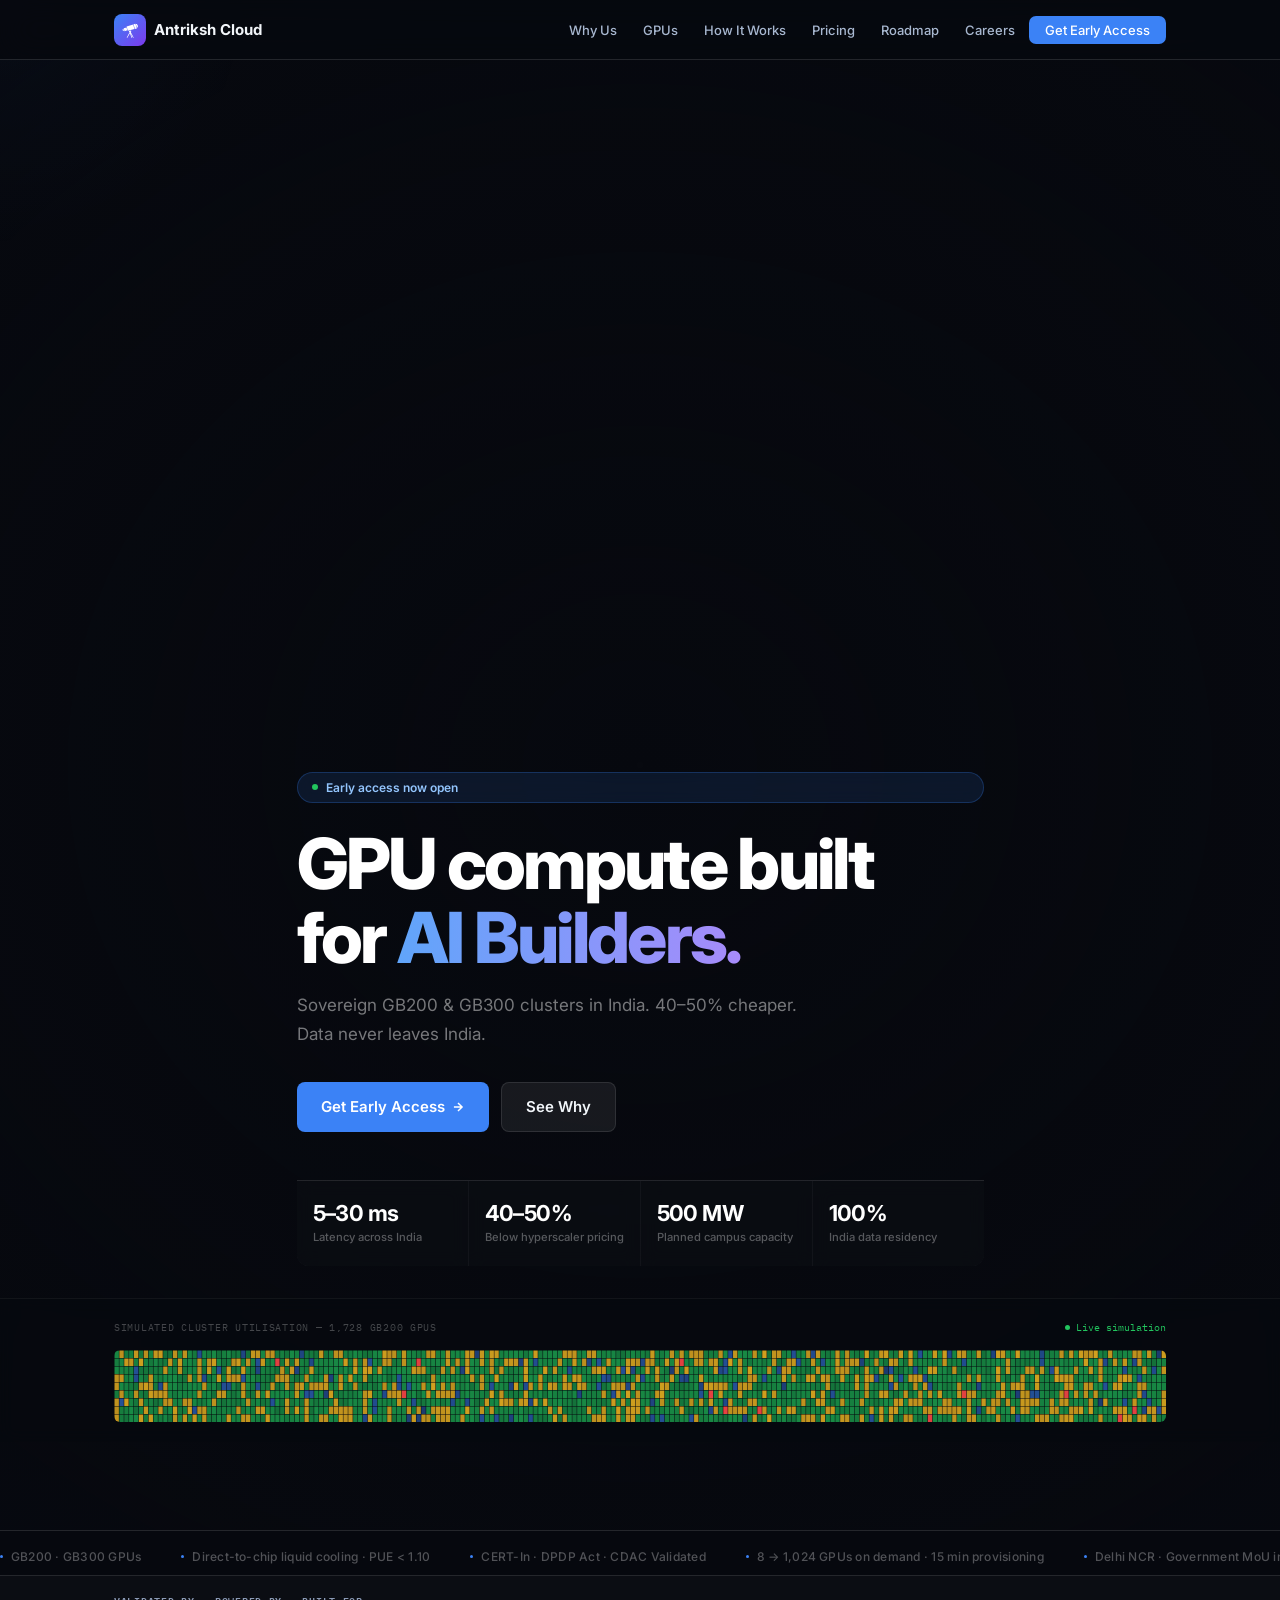
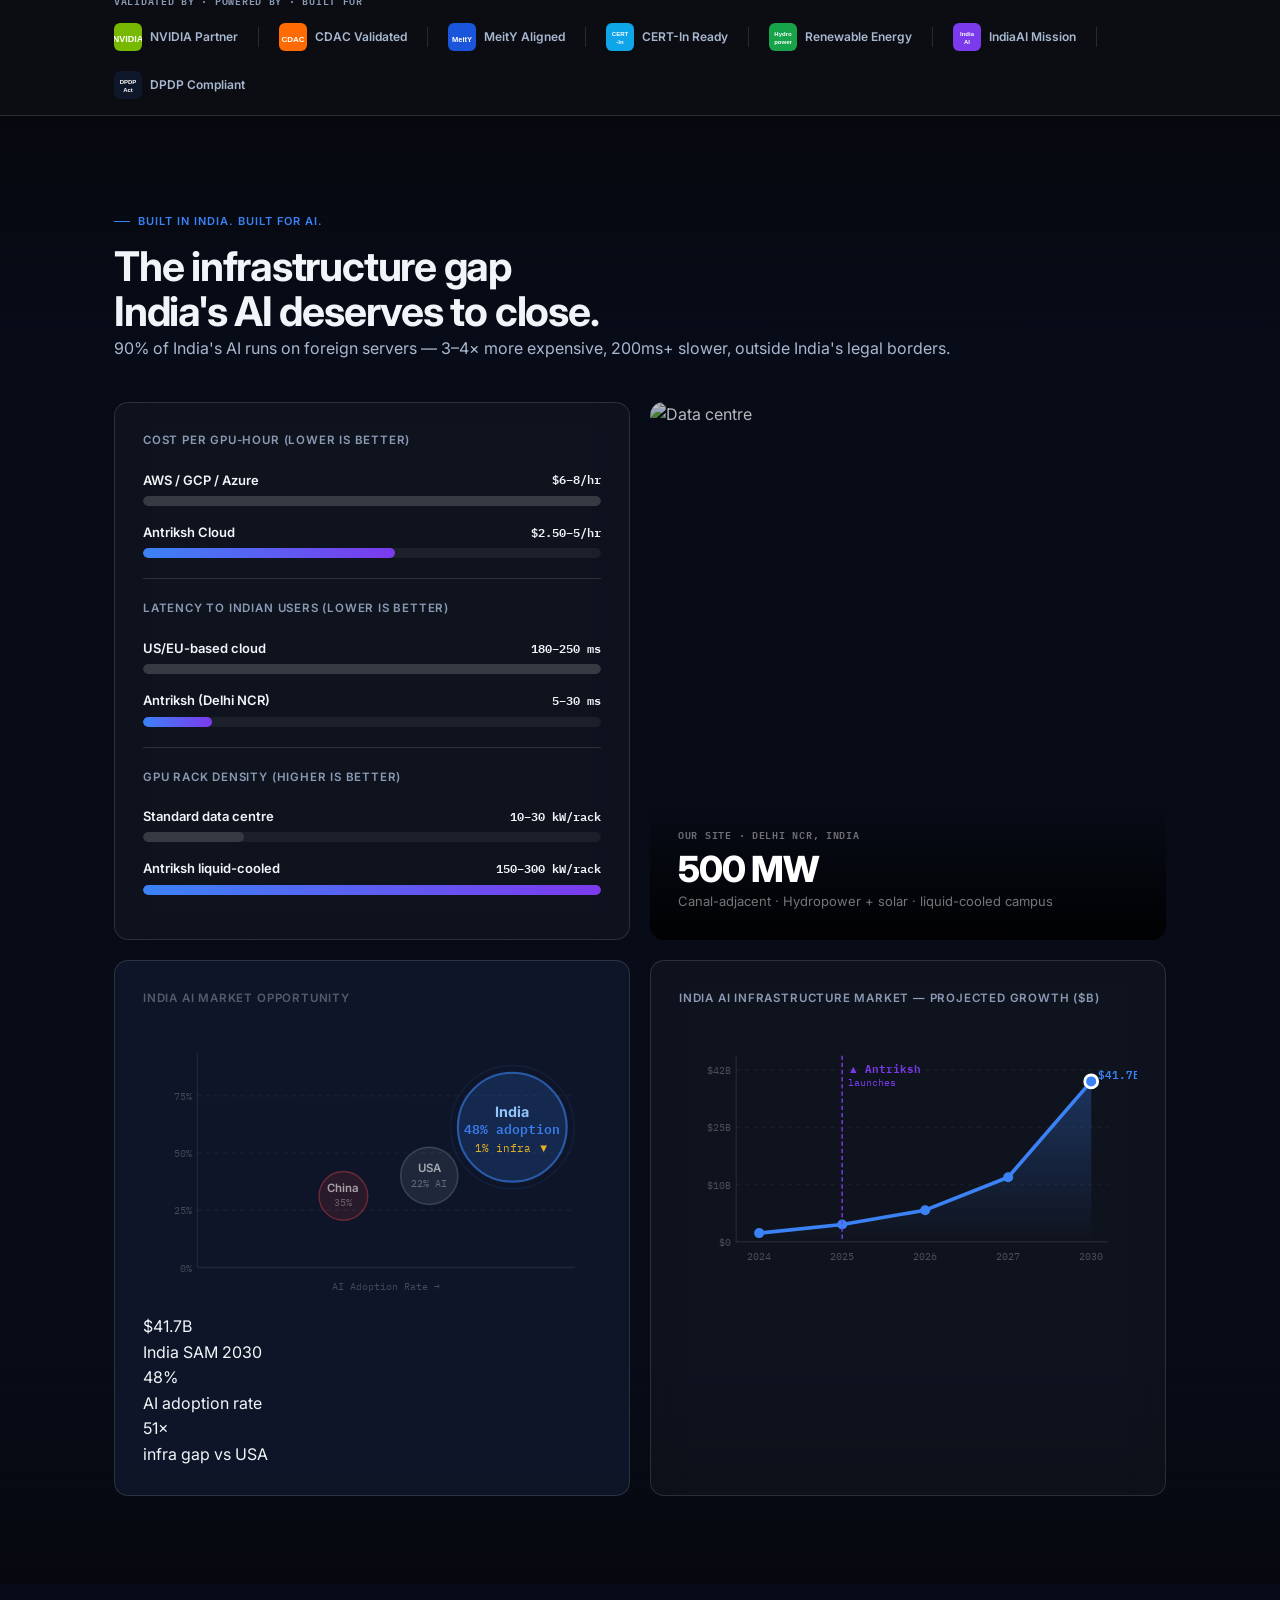
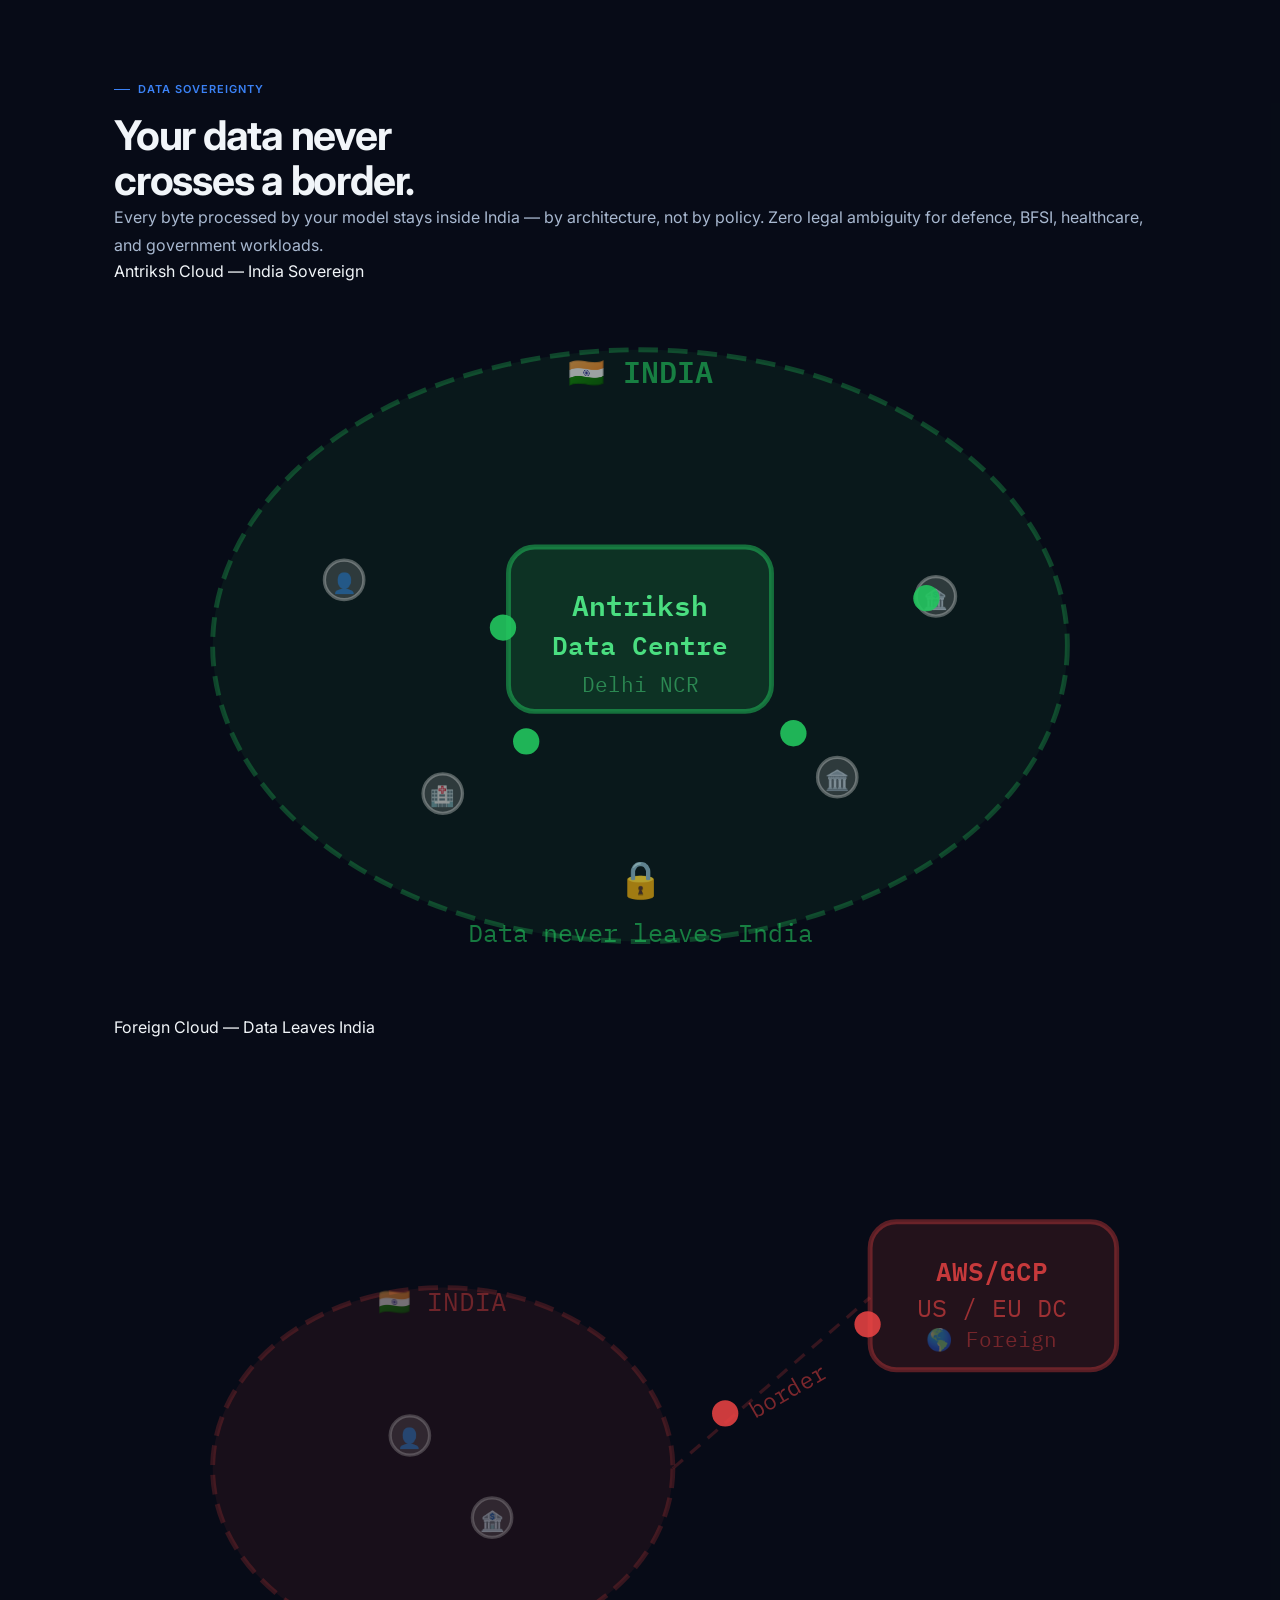
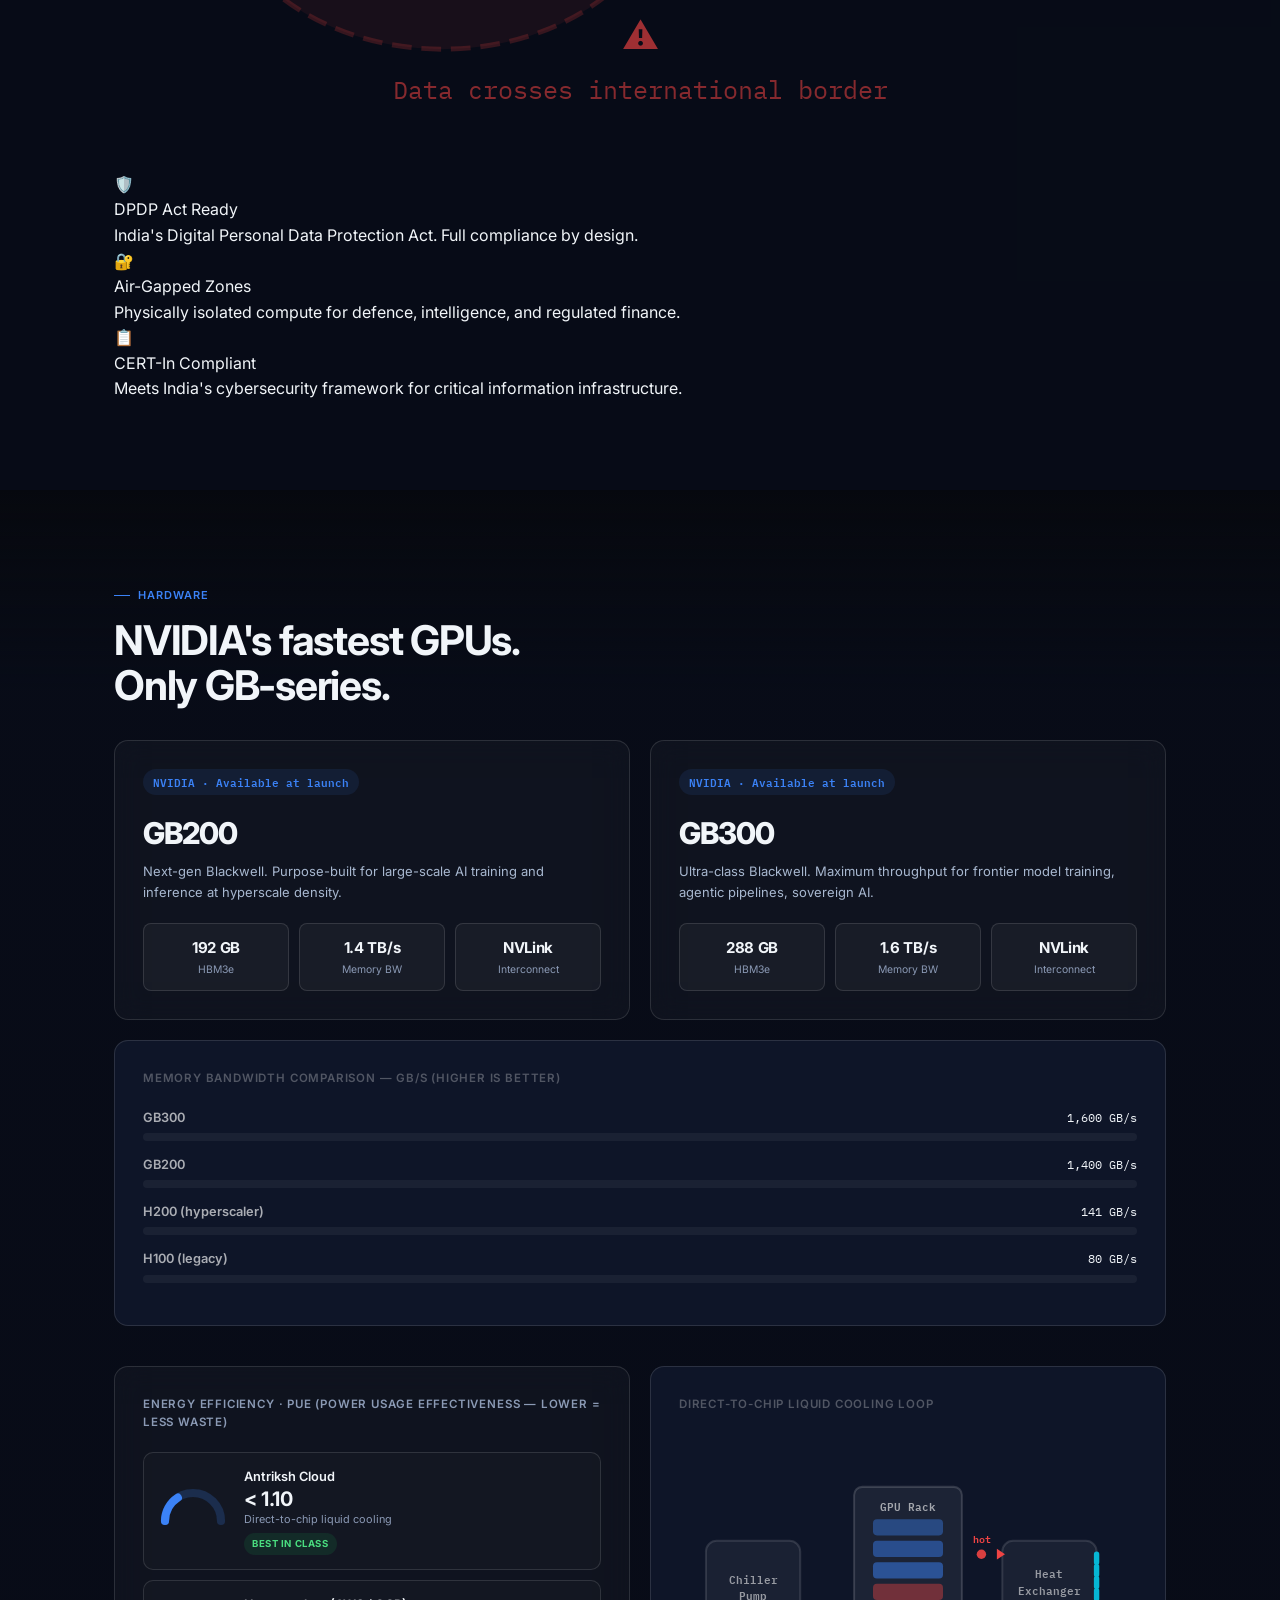
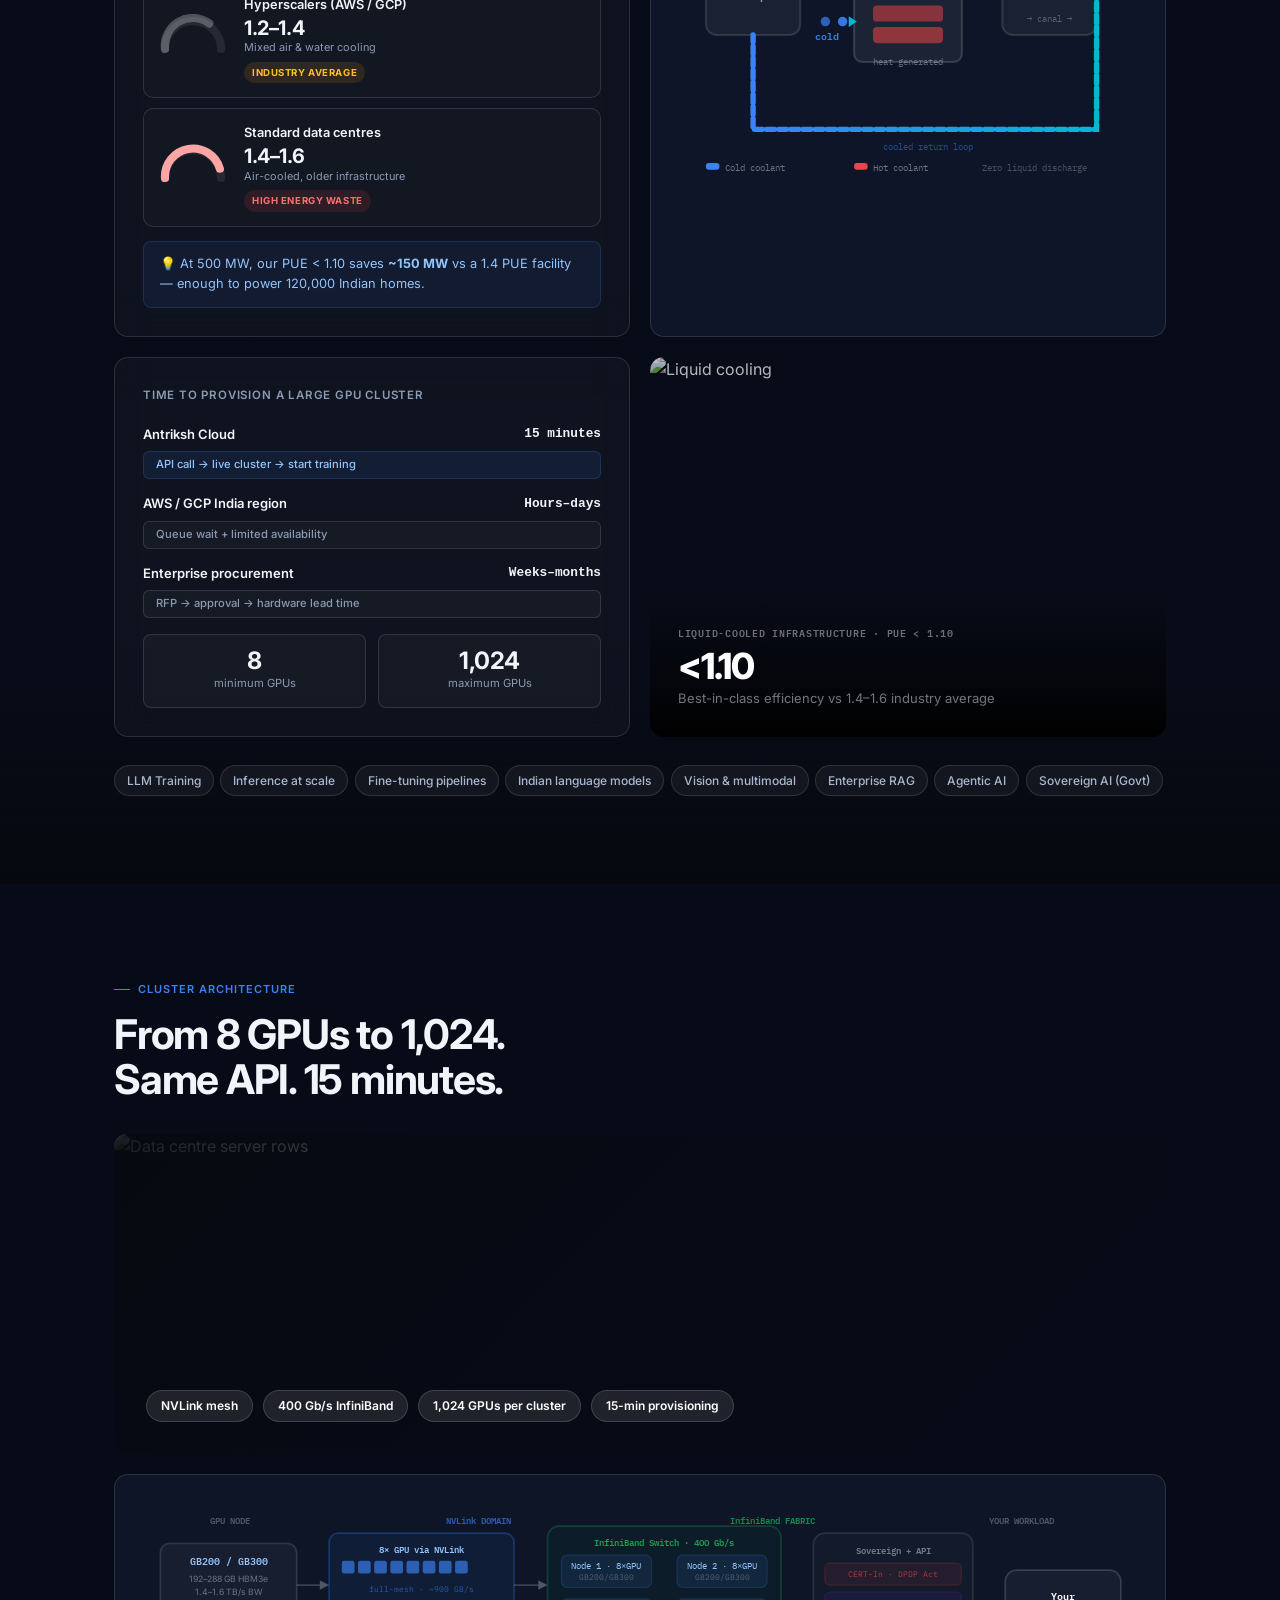
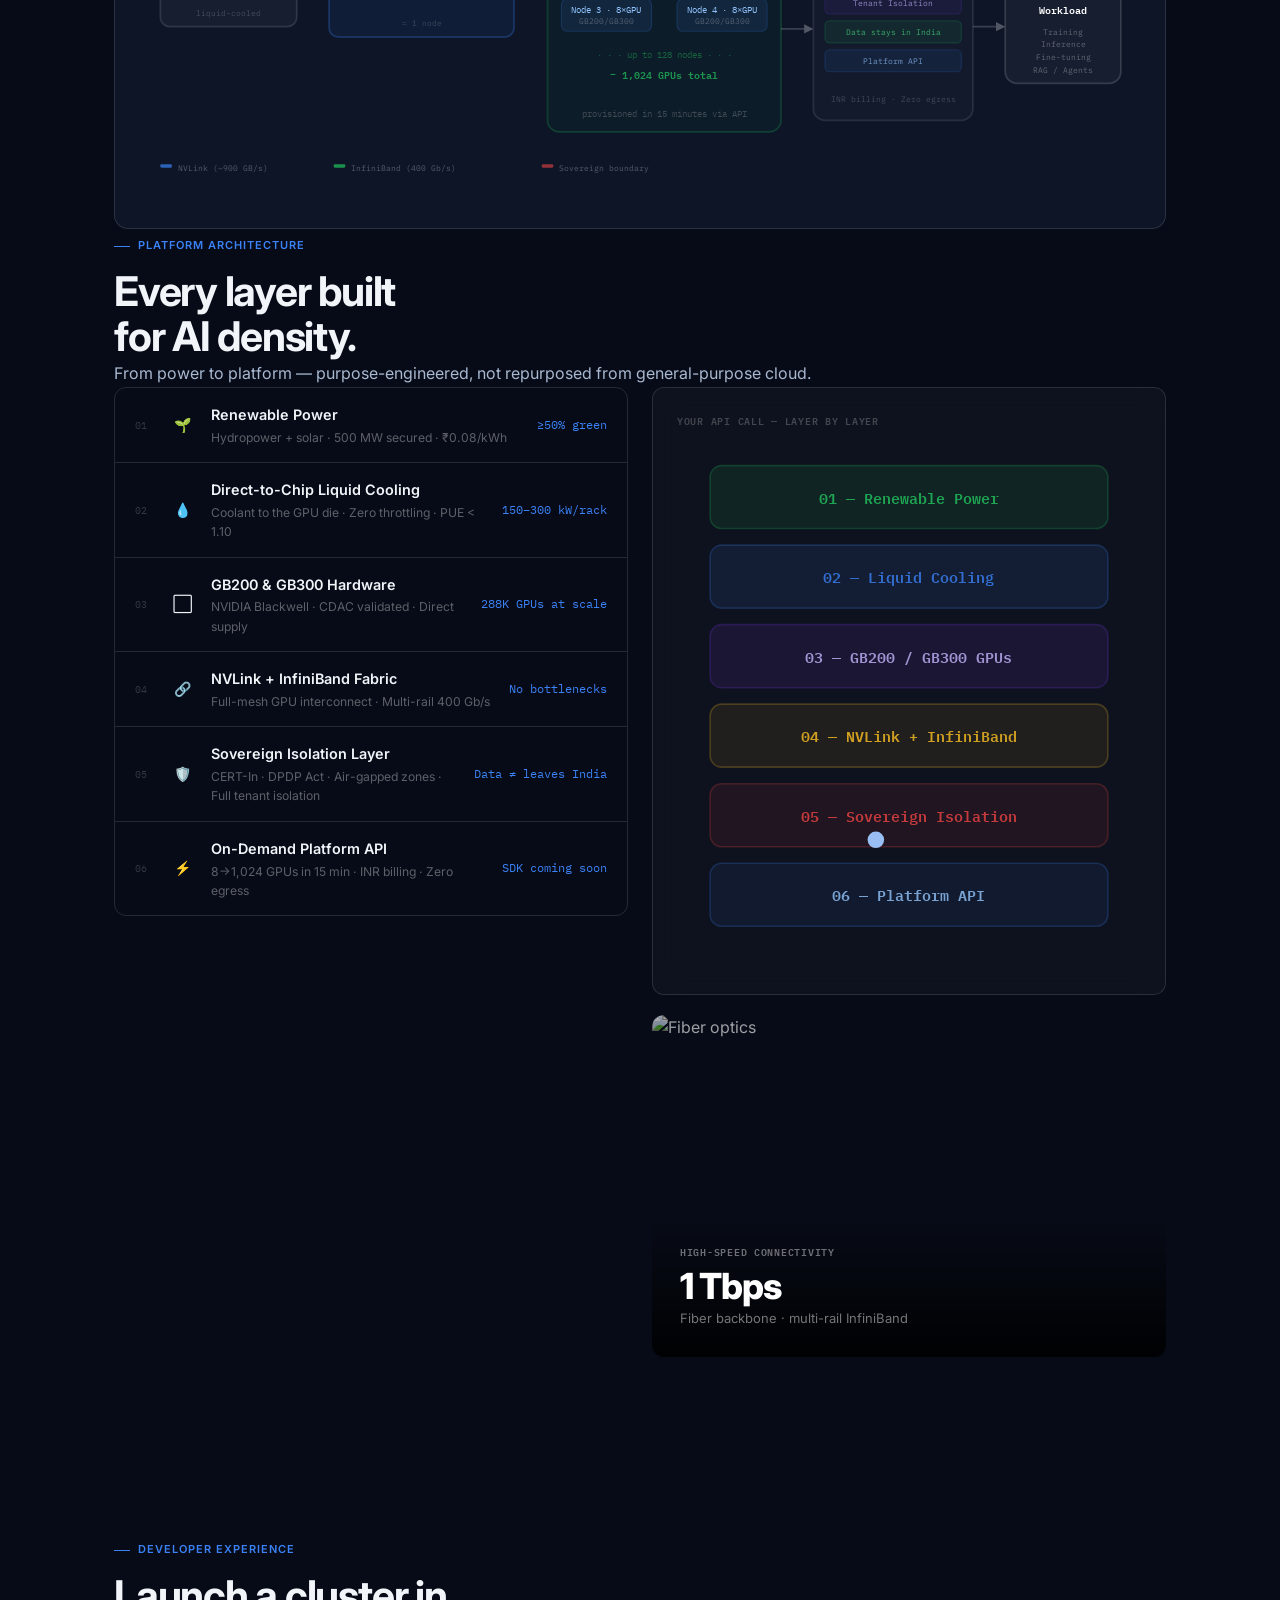
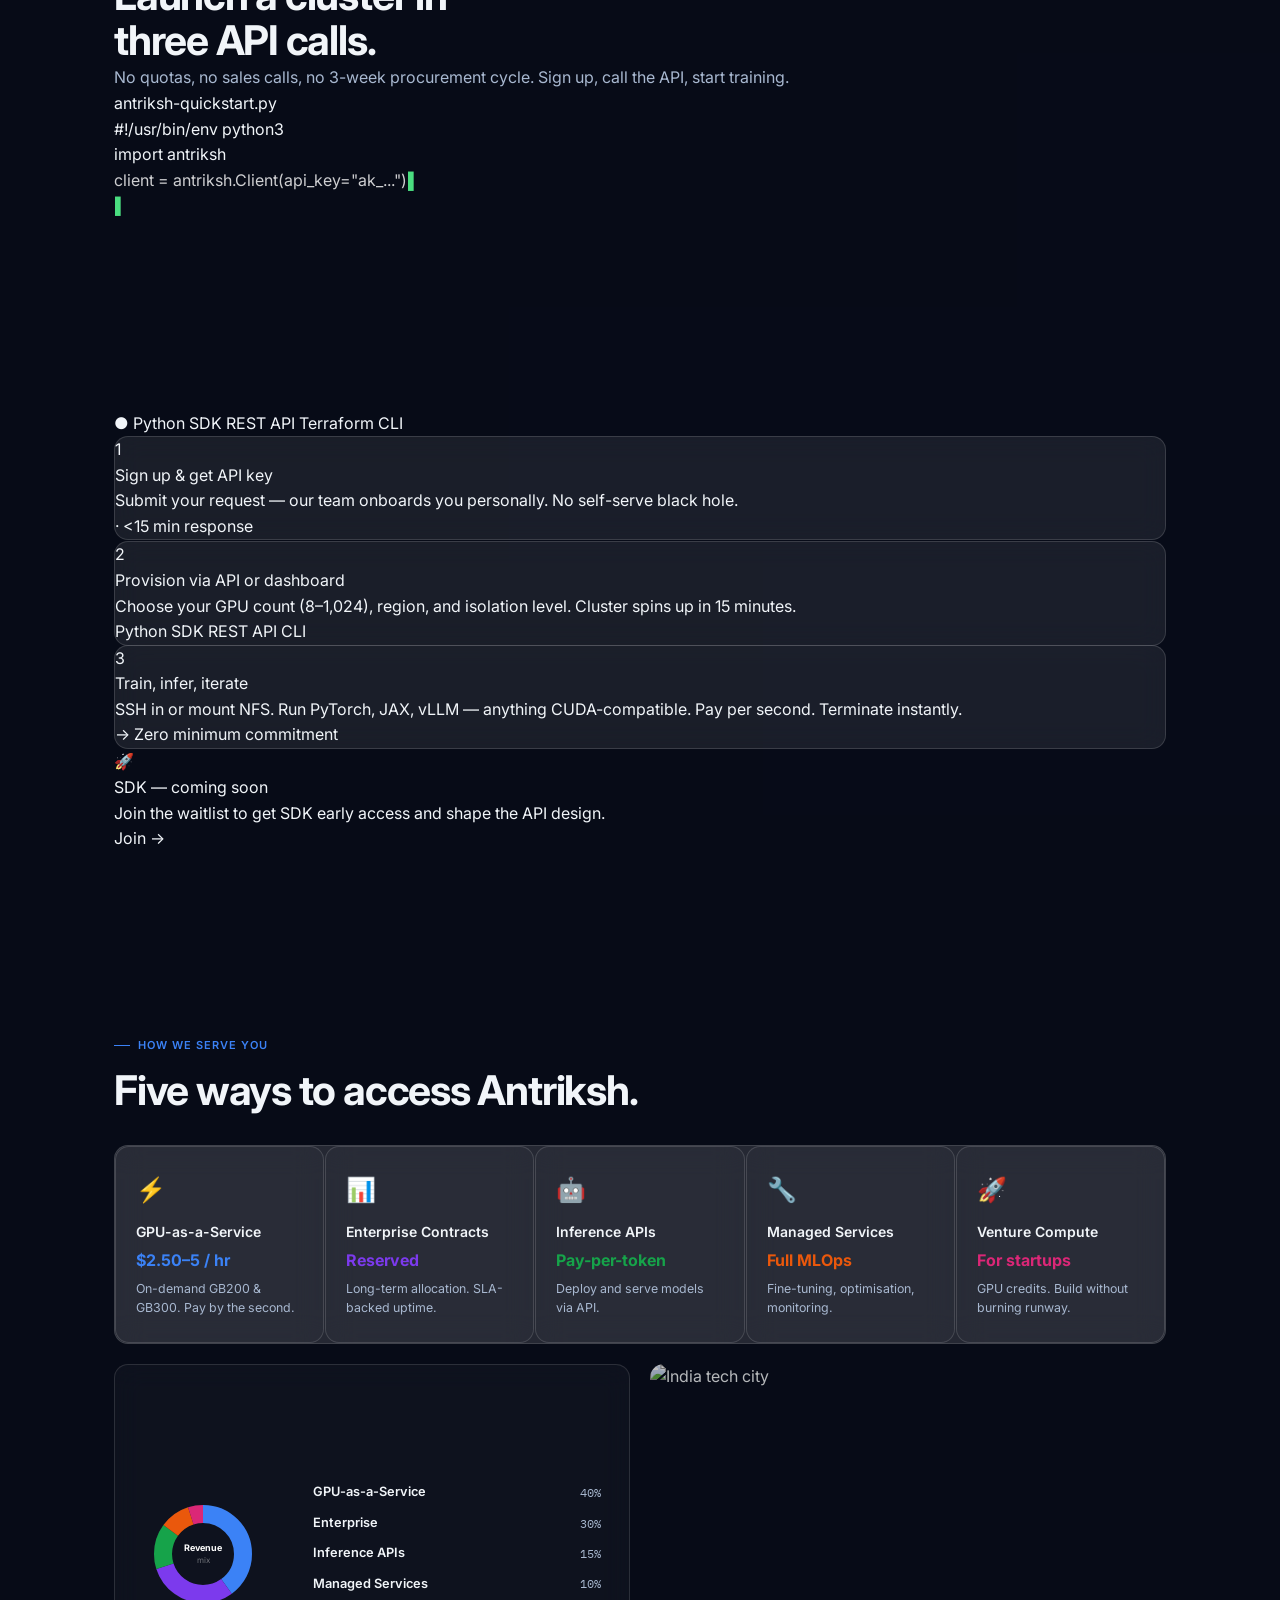
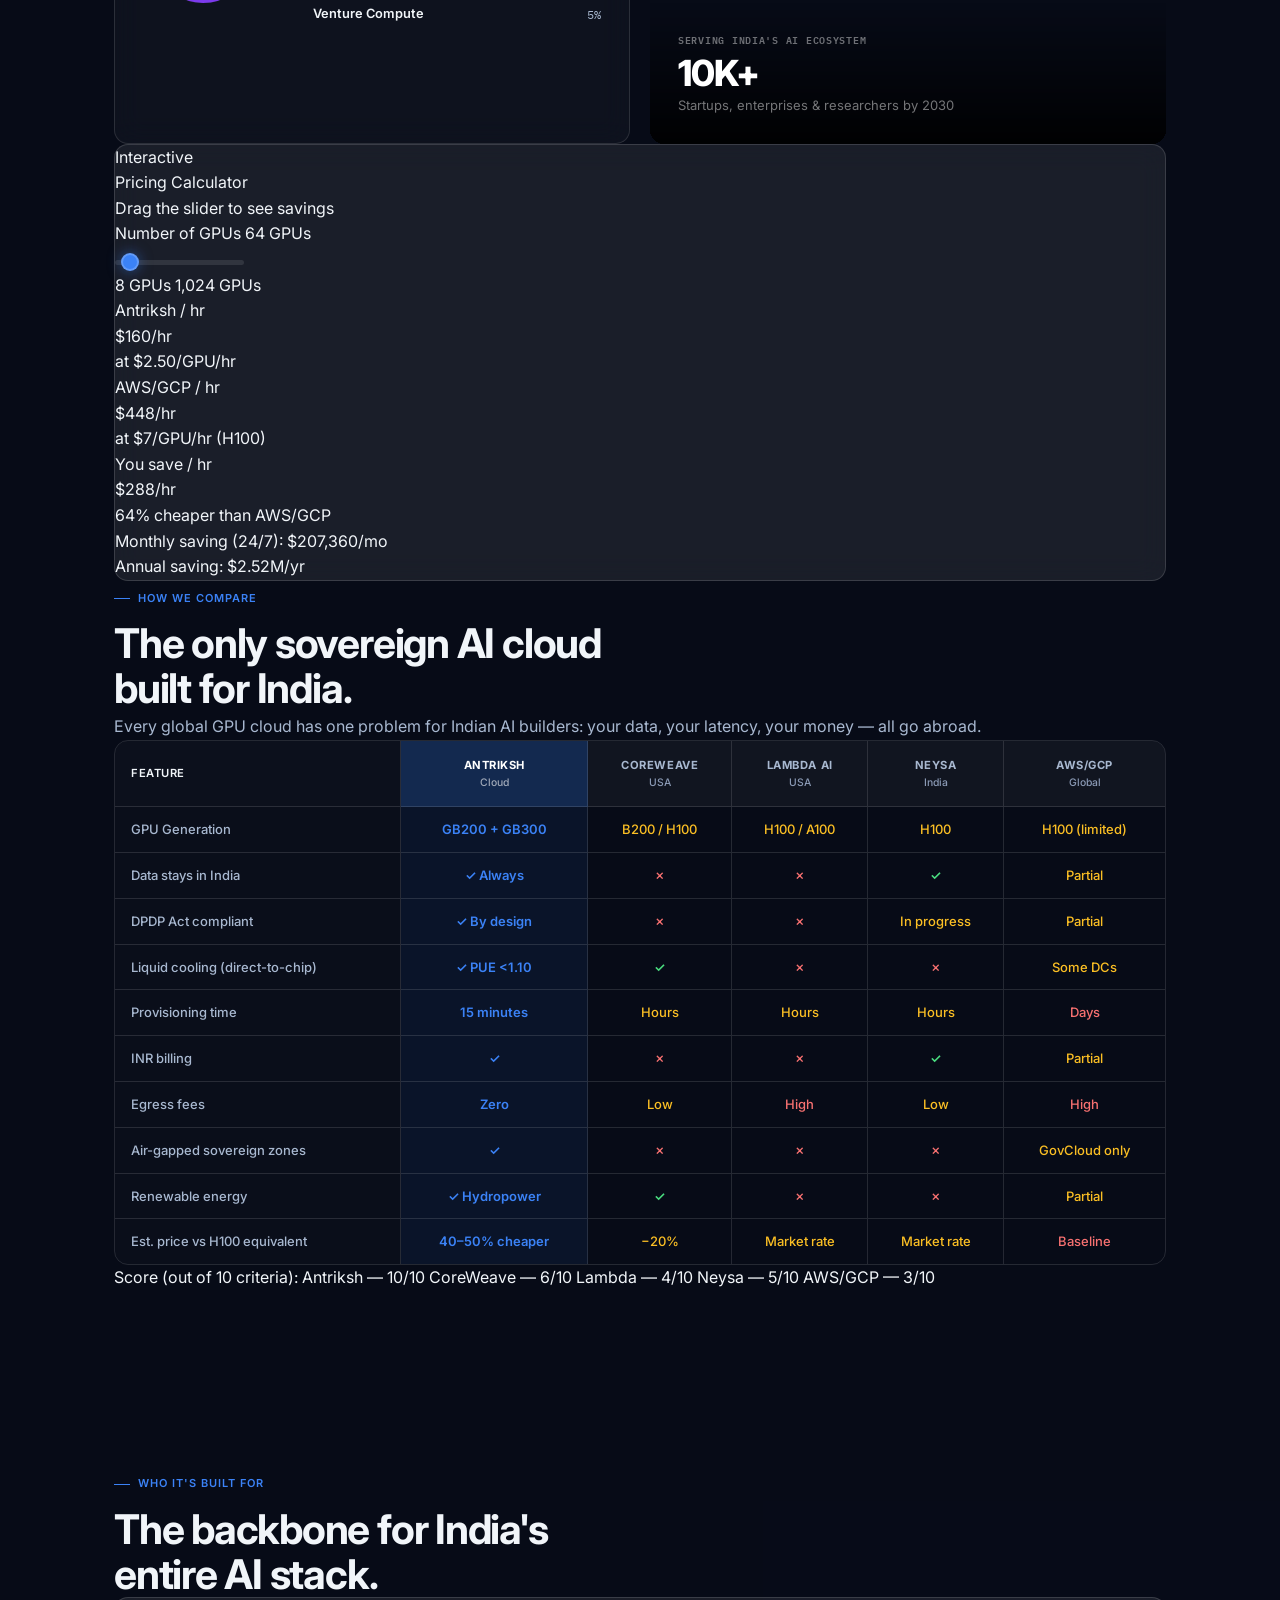
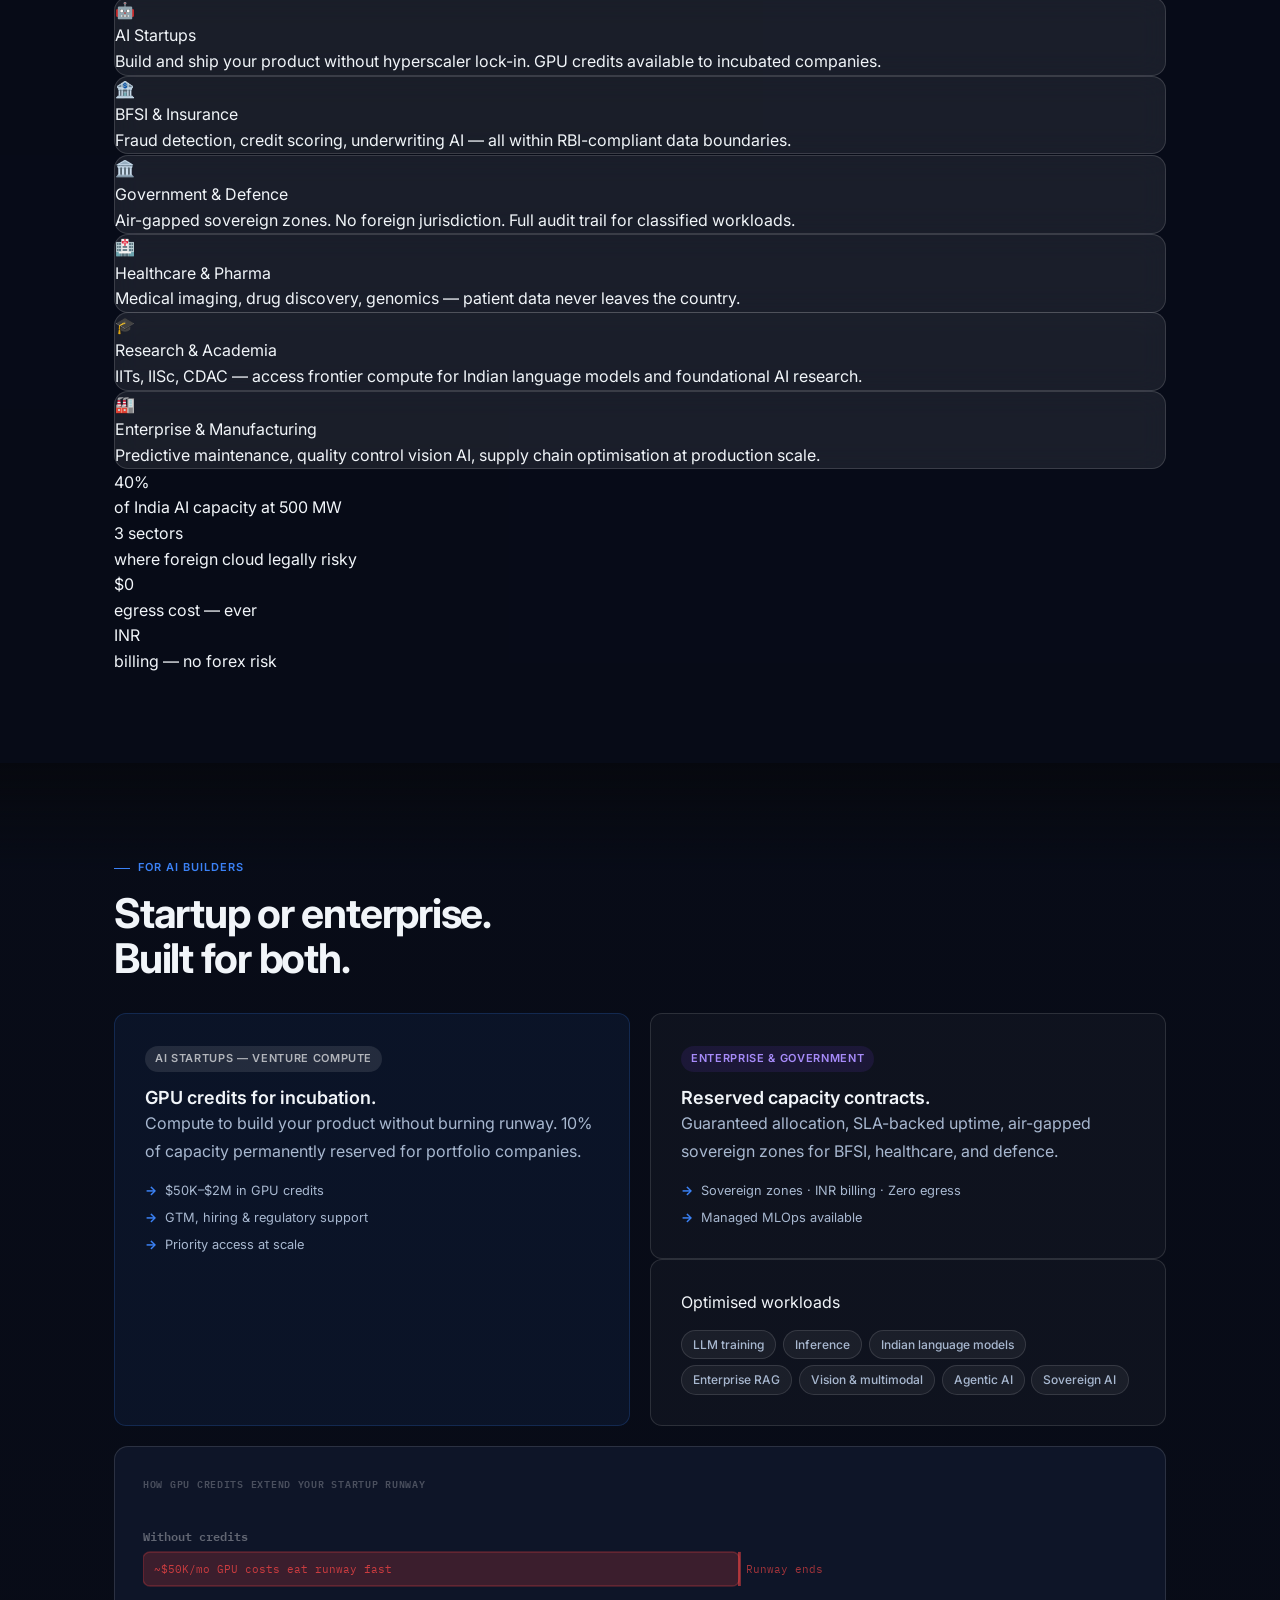
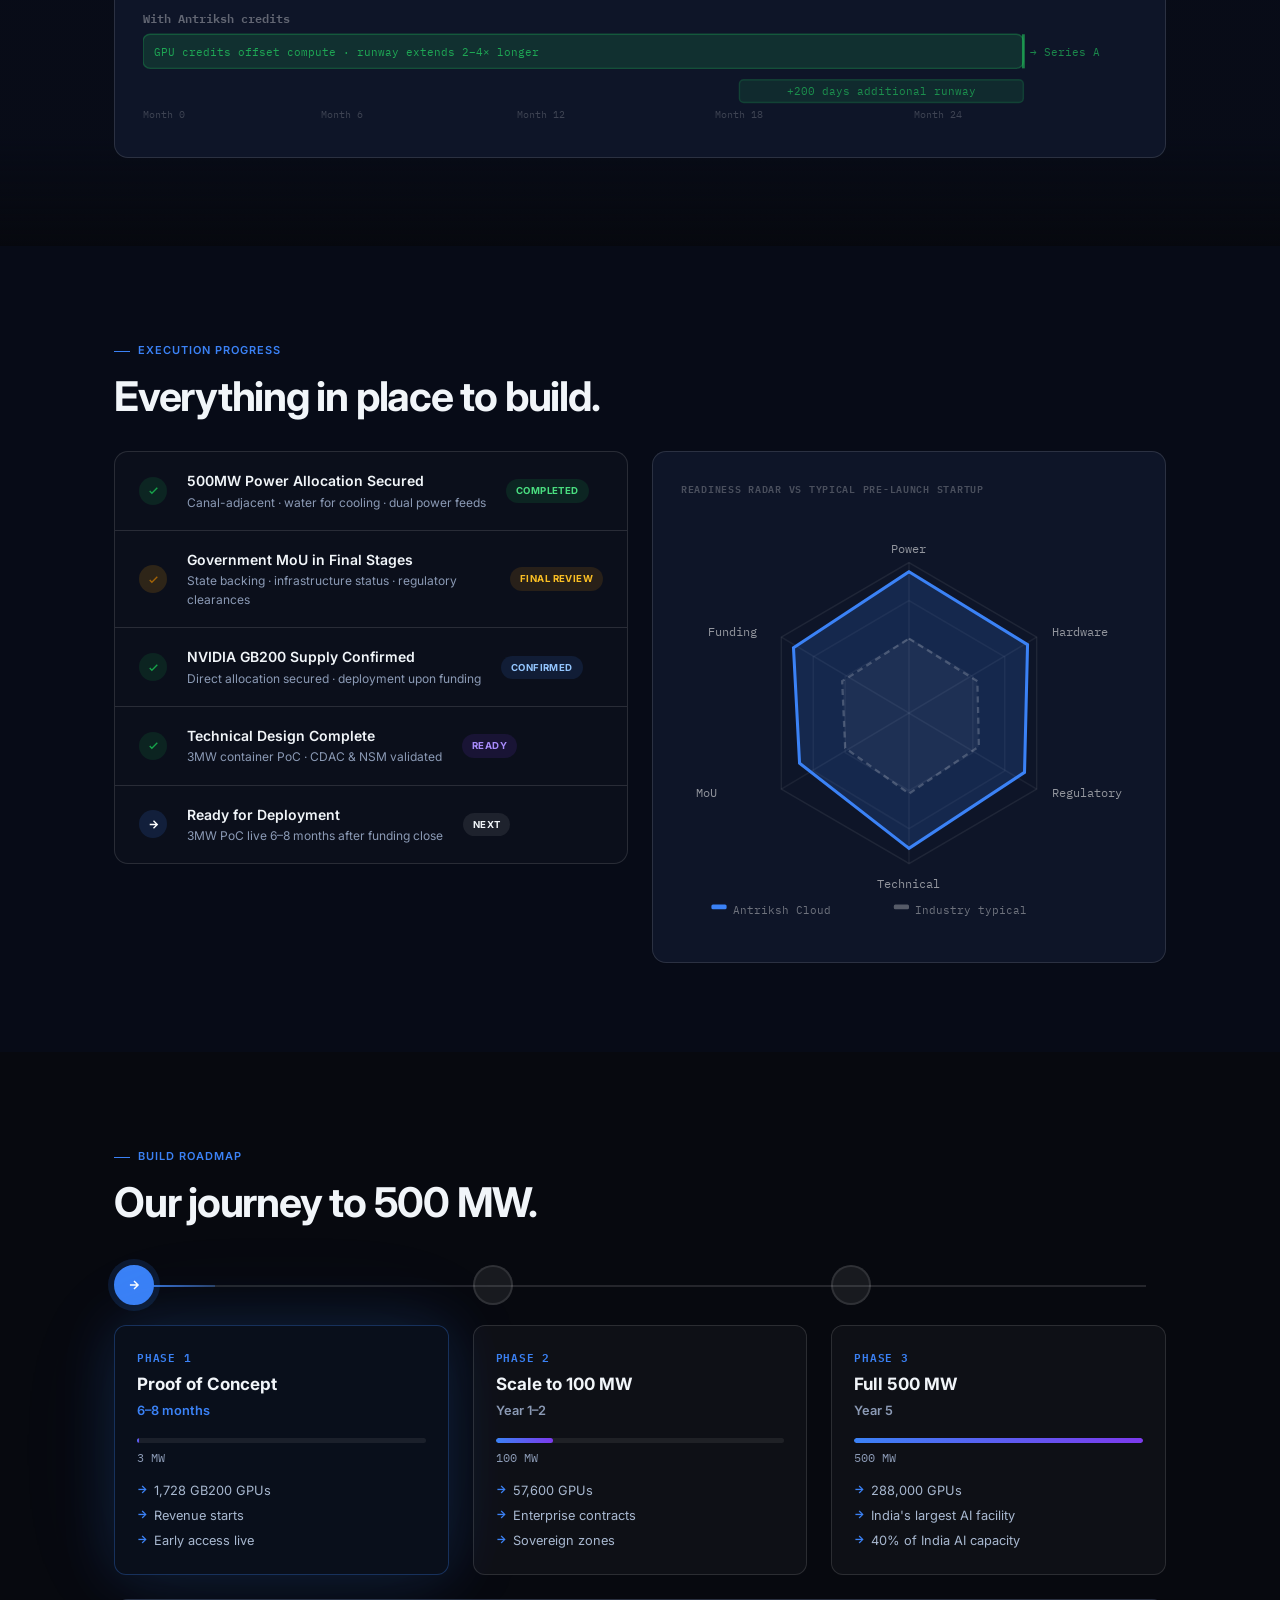
==== commit ecfa558e: "Update index.html" ====
--- a/Dev/index.html
+++ b/Dev/index.html
@@ -1498,36 +1498,6 @@
       <div class="tl-div"></div>
       <div class="tl-stat scale-in stagger-4"><div class="tl-sv"><span class="count-num" data-count="10" data-suffix="K+">10K+</span></div><div class="tl-su">Startups</div><div class="tl-sl">enabled</div></div>
     </div>
-
-    <!-- Campus photos -->
-    <div class="campus-grid reveal">
-      <div class="photo-card campus-photo-main">
-        <img src="https://images.unsplash.com/photo-1581094794329-c8112a89af12?w=1000&q=80&auto=format&fit=crop" alt="Data centre campus aerial" loading="lazy">
-        <div class="photo-overlay">
-          <div class="photo-tag">Campus &middot; Phase 1 site &middot; Delhi NCR</div>
-          <div class="photo-bignum">25 hectares</div>
-          <div class="photo-sub">Canal-adjacent &middot; dual-feed power &middot; expandable to 500 MW</div>
-        </div>
-      </div>
-      <div class="campus-stats-col">
-        <div class="campus-stat">
-          <div class="campus-stat-label">Land secured</div>
-          <div class="campus-stat-val">25 ha</div>
-          <div class="campus-stat-sub">Uttarakhand / Delhi NCR</div>
-        </div>
-        <div class="campus-stat">
-          <div class="campus-stat-label">Water supply</div>
-          <div class="campus-stat-val campus-stat-val-blue">Canal</div>
-          <div class="campus-stat-sub">Perennial &middot; zero liquid discharge</div>
-        </div>
-        <div class="campus-stat">
-          <div class="campus-stat-label">Power cost</div>
-          <div class="campus-stat-val campus-stat-val-green">&#8377;0.08</div>
-          <div class="campus-stat-sub">per kWh &middot; hydropower</div>
-        </div>
-      </div>
-    </div>
-
   </div>
 </section>
 
--- a/Dev/styles.css
+++ b/Dev/styles.css
@@ -1,36 +1,53 @@
-/* ─────────────────────────────────────────
-   ANTRIKSH CLOUD — styles.css
-   Immersive 3D Dark Theme
-   ───────────────────────────────────────── */
-
-/* ── TOKENS ── */
+/* ═══════════════════════════════════════════════════════
+   ANTRIKSH CLOUD — styles.css  (dark-first rewrite)
+═══════════════════════════════════════════════════════ */
+
+/* ── TOKENS ───────────────────────────────────────────── */
 :root {
-  --blue:       #3b82f6;
-  --blue-dk:    #1d4ed8;
-  --blue-lt:    #eff6ff;
-  --purple:     #7c3aed;
-  --green:      #16a34a;
-  --amber:      #f59e0b;
-  --ink:        #0f172a;
-  --bg:         #0a0e1a;
-  --bg-sub:     #0f1629;
-  --bg-tint:    #141b2d;
-  --bg-card:    #111827;
-  --border:     rgba(255,255,255,.08);
-  --text:       #e2e8f0;
-  --text-mid:   #94a3b8;
-  --text-soft:  #64748b;
-  --grad:       linear-gradient(135deg, #3b82f6, #7c3aed);
-  --glass-bg:   rgba(255,255,255,.04);
-  --glass-border: rgba(255,255,255,.08);
-  --glass-blur: 12px;
-  --glow-blue:  0 0 40px rgba(59,130,246,.15);
-  --glow-purple:0 0 40px rgba(124,58,237,.15);
-}
-
-/* ── RESET ── */
-*, *::before, *::after { margin: 0; padding: 0; box-sizing: border-box; }
-html { scroll-behavior: smooth; }
+  /* Palette (unchanged) */
+  --blue:      #3b82f6;
+  --blue-dk:   #1d4ed8;
+  --blue-lt:   #eff6ff;
+  --purple:    #7c3aed;
+  --green:     #16a34a;
+  --amber:     #f59e0b;
+
+  /* Dark theme surfaces */
+  --bg:        #07090f;
+  --bg-sub:    #0c1120;
+  --bg-tint:   #111827;
+  --bg-card:   rgba(255,255,255,.04);
+  --border:    rgba(255,255,255,.12);
+  --border-hi: rgba(59,130,246,.35);
+
+  /* Typography */
+  --text:      #f1f5f9;
+  --text-mid:  #a8b8d0;
+  --text-soft: #8b9ab5;
+
+  /* Glass */
+  --glass-bg:      rgba(255,255,255,.08);
+  --glass-border:  rgba(255,255,255,.14);
+  --glass-blur:    14px;
+
+  /* Glow */
+  --glow-blue:    0 0 60px rgba(59,130,246,.18), 0 0 120px rgba(59,130,246,.06);
+  --glow-purple:  0 0 60px rgba(124,58,237,.18), 0 0 120px rgba(124,58,237,.06);
+  --glow-sm:      0 0 20px rgba(59,130,246,.25);
+
+  /* Ink kept for waitlist section */
+  --ink: #0f172a;
+
+  /* Dark-theme aliases (keep old names working in inline styles) */
+  --ink-mid:   #94a3b8;
+  --ink-soft:  #8b9ab5;
+  /* Redefine --ink for text contexts — dark bg means text must be light */
+  /* NOTE: use --bg-card for backgrounds, not --ink */
+}
+
+/* ── RESET ──────────────────────────────────────────────*/
+*, *::before, *::after { margin:0; padding:0; box-sizing:border-box; }
+html { scroll-behavior:smooth; }
 body {
   font-family: 'Inter', -apple-system, sans-serif;
   font-size: 16px;
@@ -39,997 +56,621 @@
   background: var(--bg);
   overflow-x: hidden;
 }
-a { color: inherit; text-decoration: none; }
-button { cursor: pointer; font-family: inherit; }
-p { color: var(--text-mid); line-height: 1.75; }
-h1 { font-size: clamp(2.4rem,5.5vw,4.2rem); font-weight: 800; line-height: 1.06; letter-spacing: -0.038em; color: #fff; }
-h2 { font-size: clamp(1.75rem,3.2vw,2.75rem); font-weight: 700; line-height: 1.1; letter-spacing: -0.03em; color: #fff; }
-h3 { font-size: 1.125rem; font-weight: 600; line-height: 1.3; color: #fff; }
-.container { max-width: 1100px; margin: 0 auto; padding: 0 1.5rem; }
-section { padding: 5rem 0; }
-
-/* ── UTILITY ── */
+a { color:inherit; text-decoration:none; }
+button { cursor:pointer; font-family:inherit; }
+p { color:var(--text-mid); line-height:1.75; }
+h1 { font-size:clamp(2.4rem,5.5vw,4.4rem); font-weight:800; line-height:1.05; letter-spacing:-.038em; color:var(--text); }
+h2 { font-size:clamp(1.75rem,3.2vw,2.9rem); font-weight:700; line-height:1.1; letter-spacing:-.03em; color:var(--text); }
+h3 { font-size:1.125rem; font-weight:600; line-height:1.3; color:var(--text); }
+.container { max-width:1100px; margin:0 auto; padding:0 1.5rem; }
+section { padding:5.5rem 0; }
+
+/* ── 3D CANVAS (fixed, behind everything) ───────────────*/
+#three-canvas {
+  position:fixed;
+  top:0; left:0;
+  width:100vw; height:100vh;
+  z-index:-1;
+  pointer-events:none;
+  
+}
+
+
+/* ── CONTENT LAYERS (above 3D canvas) ──────────────────*/
+.content-layer {
+  position:relative;
+  z-index:1;
+}
+
+/* ── CURSOR GLOW ────────────────────────────────────────*/
+#cursor-glow {
+  position:fixed; width:500px; height:500px;
+  border-radius:50%; pointer-events:none; z-index:0;
+  background:radial-gradient(circle, rgba(59,130,246,.07) 0%, transparent 70%);
+  transform:translate(-50%,-50%); display:none; will-change:transform;
+}
+@media (hover:hover) { #cursor-glow { display:block; } }
+
+/* ── UTILITY ────────────────────────────────────────────*/
 .lbl {
-  display: inline-flex; align-items: center; gap: .5rem;
-  font-size: .6875rem; font-weight: 600; letter-spacing: .09em;
-  text-transform: uppercase; color: #93c5fd; margin-bottom: .875rem;
-}
-.lbl::before { content: ''; display: inline-block; width: 16px; height: 1px; background: #93c5fd; }
-.mono { font-family: 'IBM Plex Mono', monospace; }
-.div  { height: 1px; background: var(--border); margin: 1.25rem 0; }
-
-/* ── 3D CANVAS & LAYERS ── */
-#three-canvas {
-  position: fixed; top: 0; left: 0;
-  width: 100vw; height: 100vh;
-  z-index: 0; pointer-events: none;
-}
-.content-layer {
-  position: relative; z-index: 1;
-}
-
-/* ── BUTTONS ── */
+  display:inline-flex; align-items:center; gap:.5rem;
+  font-size:.6875rem; font-weight:600; letter-spacing:.09em;
+  text-transform:uppercase; color:var(--blue); margin-bottom:.875rem;
+}
+.lbl::before { content:''; display:inline-block; width:16px; height:1px; background:var(--blue); }
+.lbl-lt { color:#93c5fd; }
+.lbl-lt::before { background:#93c5fd; }
+.mono { font-family:'IBM Plex Mono', monospace; }
+.div  { height:1px; background:var(--border); margin:1.25rem 0; }
+
+/* ── GLASS CARDS ────────────────────────────────────────*/
+.glass-card {
+  background:var(--glass-bg);
+  border:1px solid var(--glass-border);
+  border-radius:14px;
+  backdrop-filter:blur(var(--glass-blur));
+  -webkit-backdrop-filter:blur(var(--glass-blur));
+  transition:border-color .25s, box-shadow .25s;
+  position:relative;
+}
+.glass-card:hover {
+  border-color:rgba(59,130,246,.3);
+  box-shadow:var(--glow-blue);
+}
+.glass-card::before {
+  content:''; position:absolute; inset:0;
+  border-radius:14px; padding:1px;
+  background:linear-gradient(135deg, rgba(59,130,246,.0), rgba(124,58,237,.0));
+  -webkit-mask:linear-gradient(#fff 0 0) content-box, linear-gradient(#fff 0 0);
+  mask:linear-gradient(#fff 0 0) content-box, linear-gradient(#fff 0 0);
+  -webkit-mask-composite:xor; mask-composite:exclude;
+  opacity:0; transition:opacity .3s;
+}
+.glass-card:hover::before { opacity:1; background:linear-gradient(135deg, rgba(59,130,246,.4), rgba(124,58,237,.4)); }
+
+/* ── GSAP REVEAL ANIMATIONS ─────────────────────────────*/
+/* Transition MUST be on base class so it plays when .visible is added */
+.reveal {
+  opacity:0;
+  transform:translateY(32px);
+  transition:opacity .7s cubic-bezier(.16,1,.3,1), transform .7s cubic-bezier(.16,1,.3,1);
+}
+.reveal.visible, .revealed { opacity:1 !important; transform:none !important; }
+.reveal-scale {
+  opacity:0; transform:scale(.92);
+  transition:opacity .6s cubic-bezier(.16,1,.3,1), transform .6s cubic-bezier(.16,1,.3,1);
+}
+.reveal-scale.visible { opacity:1; transform:none; }
+/* Stagger delays */
+.d1 { transition-delay:.08s !important; }
+.d2 { transition-delay:.16s !important; }
+.d3 { transition-delay:.24s !important; }
+.d4 { transition-delay:.32s !important; }
+/* Keep old classes as aliases for ported content */
+.fade-up { opacity:0; transform:translateY(24px); transition:opacity .65s cubic-bezier(.16,1,.3,1), transform .65s cubic-bezier(.16,1,.3,1); }
+.fade-up.visible { opacity:1; transform:none; }
+.scale-in { opacity:0; transform:scale(.93); transition:opacity .55s cubic-bezier(.16,1,.3,1), transform .55s cubic-bezier(.16,1,.3,1); }
+.scale-in.visible { opacity:1; transform:none; }
+.stagger-1 { transition-delay:.08s !important; }
+.stagger-2 { transition-delay:.16s !important; }
+.stagger-3 { transition-delay:.24s !important; }
+.stagger-4 { transition-delay:.32s !important; }
+.count-num { display:inline-block; }
+
+/* ── BUTTONS ────────────────────────────────────────────*/
 .btn {
-  display: inline-flex; align-items: center; gap: .4rem;
-  font-size: .9375rem; font-weight: 600; padding: .75rem 1.5rem;
-  border-radius: 8px; border: none; transition: all .18s;
-  white-space: nowrap; cursor: pointer;
-}
-.btn-primary  { background: var(--blue); color: #fff; }
-.btn-primary:hover  { background: var(--blue-dk); transform: translateY(-1px); box-shadow: 0 4px 14px rgba(59,130,246,.35); }
-.btn-outline  { background: transparent; color: rgba(255,255,255,.7); border: 1px solid rgba(255,255,255,.18); }
-.btn-outline:hover  { border-color: rgba(255,255,255,.35); background: rgba(255,255,255,.06); }
-.btn-white    { background: #fff; color: var(--blue); font-weight: 700; }
-.btn-white:hover    { background: #f0f7ff; }
-.btn-ghost    { background: rgba(255,255,255,.08); color: #fff; border: 1px solid rgba(255,255,255,.12); }
-.btn-ghost:hover    { background: rgba(255,255,255,.14); }
-.btn-magnetic { transition: transform .25s cubic-bezier(.23,1,.32,1); }
-
-/* ── ANIMATIONS ── */
-.js-ready .reveal {
-  opacity: 0; transform: translateY(32px);
-  transition: opacity .7s cubic-bezier(.16,1,.3,1), transform .7s cubic-bezier(.16,1,.3,1);
-}
-.js-ready .reveal.visible { opacity: 1; transform: none; }
-.js-ready .fade-up {
-  opacity: 0; transform: translateY(24px);
-  transition: opacity .65s cubic-bezier(.16,1,.3,1), transform .65s cubic-bezier(.16,1,.3,1);
-}
-.js-ready .fade-up.visible { opacity: 1; transform: none; }
-.js-ready .scale-in {
-  opacity: 0; transform: scale(.93);
-  transition: opacity .55s cubic-bezier(.16,1,.3,1), transform .55s cubic-bezier(.16,1,.3,1);
-}
-.js-ready .scale-in.visible { opacity: 1; transform: none; }
-.stagger-1 { transition-delay: .08s !important; }
-.stagger-2 { transition-delay: .16s !important; }
-.stagger-3 { transition-delay: .24s !important; }
-.stagger-4 { transition-delay: .32s !important; }
-.count-num { display: inline-block; }
-
-/* ── GLASS MORPHISM ── */
-.glass-card {
-  background: var(--glass-bg);
-  backdrop-filter: blur(var(--glass-blur));
-  -webkit-backdrop-filter: blur(var(--glass-blur));
-  border: 1px solid var(--glass-border);
-  border-radius: 16px;
-  padding: 1.75rem;
-  transition: border-color .3s, box-shadow .3s;
-}
-.glass-card:hover {
-  border-color: rgba(59,130,246,.2);
-  box-shadow: var(--glow-blue);
-}
-
-/* ── CURSOR GLOW ── */
-#cursor-glow {
-  position: fixed; width: 500px; height: 500px; border-radius: 50%;
-  pointer-events: none; z-index: 0;
-  background: radial-gradient(circle, rgba(59,130,246,.07) 0%, transparent 70%);
-  transform: translate(-50%,-50%); display: none;
-}
-@media (hover: hover) { #cursor-glow { display: block; } }
-
-/* ─────────────────────────────────────────
+  display:inline-flex; align-items:center; gap:.4rem;
+  font-size:.9375rem; font-weight:600; padding:.75rem 1.5rem;
+  border-radius:8px; border:none;
+  transition:all .2s; white-space:nowrap; cursor:pointer;
+}
+.btn-primary { background:var(--blue); color:#fff; }
+.btn-primary:hover { background:var(--blue-dk); transform:translateY(-1px); box-shadow:var(--glow-sm); }
+.btn-outline { background:transparent; color:var(--text-mid); border:1px solid var(--border); }
+.btn-outline:hover { border-color:rgba(59,130,246,.5); color:var(--text); background:rgba(59,130,246,.07); }
+.btn-ghost  { background:rgba(255,255,255,.07); color:var(--text); border:1px solid rgba(255,255,255,.1); }
+.btn-ghost:hover  { background:rgba(255,255,255,.12); border-color:rgba(255,255,255,.2); }
+.btn-white  { background:#fff; color:var(--blue); font-weight:700; }
+.btn-white:hover  { background:#f0f7ff; }
+.btn-magnetic { transition:transform .25s cubic-bezier(.23,1,.32,1); }
+
+/* ═══════════════════════════════════════════════════════
    NAV
-   ───────────────────────────────────────── */
+═══════════════════════════════════════════════════════ */
 #nav {
-  position: fixed; top: 0; left: 0; right: 0; z-index: 200;
-  height: 60px;
-  background: rgba(10,14,26,.85);
-  backdrop-filter: blur(16px); -webkit-backdrop-filter: blur(16px);
-  border-bottom: 1px solid rgba(255,255,255,.06);
-  display: flex; align-items: center;
-  transition: transform .35s cubic-bezier(.16,1,.3,1), box-shadow .2s;
-}
-#nav.hidden  { transform: translateY(-100%); }
-#nav.scrolled{ box-shadow: 0 1px 20px rgba(0,0,0,.3); }
-#nav .container { display: flex; align-items: center; justify-content: space-between; width: 100%; }
-.nav-logo { display: flex; align-items: center; gap: .5rem; font-weight: 700; font-size: .9375rem; color: #fff; }
-.nav-mark { width: 32px; height: 32px; background: rgba(255,255,255,.07); border-radius: 7px; display: flex; align-items: center; justify-content: center; flex-shrink: 0; }
-.nav-links { display: flex; align-items: center; gap: .125rem; list-style: none; }
-.nav-links a { font-size: .875rem; font-weight: 500; color: var(--text-soft); padding: .375rem .75rem; border-radius: 6px; transition: color .15s, background .15s; }
-.nav-links a:hover { color: #fff; background: rgba(255,255,255,.06); }
-.nav-cta { background: var(--blue) !important; color: #fff !important; padding: .375rem 1rem !important; border-radius: 7px !important; }
-.nav-cta:hover { background: var(--blue-dk) !important; }
-.nav-btn { display: none; background: none; border: none; color: #fff; }
-.nav-links a.active-nav { color: var(--blue) !important; background: rgba(59,130,246,.12) !important; }
-@media (max-width: 760px) {
-  .nav-links { display: none; }
-  .nav-btn   { display: flex; }
+  position:fixed; top:0; left:0; right:0; z-index:200;
+  height:60px;
+  background:rgba(7,9,15,.85);
+  backdrop-filter:blur(18px); -webkit-backdrop-filter:blur(18px);
+  border-bottom:1px solid var(--border);
+  display:flex; align-items:center;
+  transition:transform .35s cubic-bezier(.16,1,.3,1), border-color .3s;
+}
+#nav.hidden  { transform:translateY(-100%); }
+#nav.scrolled{ border-bottom-color:rgba(59,130,246,.15); }
+#nav .container { display:flex; align-items:center; justify-content:space-between; width:100%; }
+.nav-logo { display:flex; align-items:center; gap:.5rem; font-weight:700; font-size:.9375rem; color:var(--text); }
+.nav-mark { width:32px; height:32px; background:linear-gradient(135deg,#3b82f6,#7c3aed); border-radius:8px; display:flex; align-items:center; justify-content:center; flex-shrink:0; }
+.nav-links { display:flex; align-items:center; gap:.125rem; list-style:none; }
+.nav-links a { font-size:.8125rem; font-weight:500; color:var(--text-mid); padding:.375rem .75rem; border-radius:6px; transition:color .15s, background .15s; }
+.nav-links a:hover { color:var(--text); background:rgba(255,255,255,.06); }
+.nav-links a.active-nav { color:var(--blue) !important; background:rgba(59,130,246,.1) !important; }
+.nav-cta { background:var(--blue) !important; color:#fff !important; padding:.375rem 1rem !important; border-radius:7px !important; }
+.nav-cta:hover { background:var(--blue-dk) !important; }
+.nav-btn { display:none; background:none; border:none; color:var(--text); }
+@media (max-width:780px) {
+  .nav-links { display:none; }
+  .nav-btn   { display:flex; }
   .nav-links.open {
-    display: flex; flex-direction: column; position: absolute;
-    top: 60px; left: 0; right: 0; background: var(--bg);
-    border-bottom: 1px solid var(--border); padding: .75rem 1rem; gap: 0;
+    display:flex; flex-direction:column; position:absolute;
+    top:60px; left:0; right:0;
+    background:rgba(8,12,24,.97);
+    border-bottom:1px solid var(--border);
+    backdrop-filter:blur(20px); -webkit-backdrop-filter:blur(20px);
+    padding:.75rem 1rem; gap:0;
   }
-  .nav-links.open a { padding: .625rem .75rem; }
-}
-
-/* ─────────────────────────────────────────
+  .nav-links.open a { padding:.625rem .75rem; }
+}
+
+/* ═══════════════════════════════════════════════════════
    HERO
-   ───────────────────────────────────────── */
+═══════════════════════════════════════════════════════ */
 #hero {
-  padding-top: 60px;
-  background: transparent;
-  overflow: hidden; position: relative;
-  min-height: 100vh; display: flex; flex-direction: column;
-}
+  padding-top:60px; min-height:100vh;
+  display:flex; flex-direction:column;
+  position:relative; overflow:hidden;
+  background:transparent; /* 3D canvas shows through */
+}
+/* Radial gradient overlay for text readability */
+#hero::before {
+  content:''; position:absolute; inset:0;
+  background:radial-gradient(ellipse 80% 60% at 50% 50%, rgba(7,9,15,0) 0%, rgba(7,9,15,.6) 100%);
+  pointer-events:none; z-index:0;
+}
+#hero-canvas-2d { position:absolute; inset:0; pointer-events:none; z-index:0; }
 .hero-content {
-  position: relative; z-index: 1; flex: 1;
-  display: flex; flex-direction: column; justify-content: center;
-  padding: 4rem 0 2rem;
+  position:relative; z-index:1; flex:1;
+  display:flex; flex-direction:column; justify-content:center;
+  padding:4.5rem 0 2rem;
 }
 .hero-badge {
-  display: inline-flex; align-items: center; gap: .5rem;
-  background: rgba(59,130,246,.12); border: 1px solid rgba(59,130,246,.25);
-  backdrop-filter: blur(8px);
-  color: #93c5fd; font-size: .75rem; font-weight: 600;
-  padding: .3rem .875rem; border-radius: 100px; margin-bottom: 1.5rem;
-}
-.hero-dot { width: 6px; height: 6px; border-radius: 50%; background: #22c55e; animation: pdot 1.8s infinite; }
-@keyframes pdot { 0%,100% { opacity:1; transform:scale(1); } 50% { opacity:.4; transform:scale(1.6); } }
+  display:inline-flex; align-items:center; gap:.5rem;
+  background:rgba(59,130,246,.12); border:1px solid rgba(59,130,246,.25);
+  color:#93c5fd; font-size:.75rem; font-weight:600;
+  padding:.3rem .875rem; border-radius:100px; margin-bottom:1.5rem;
+  backdrop-filter:blur(8px);
+}
+.hero-dot { width:6px; height:6px; border-radius:50%; background:#22c55e; animation:pdot 1.8s infinite; }
+@keyframes pdot { 0%,100%{opacity:1;transform:scale(1)} 50%{opacity:.4;transform:scale(1.6)} }
+.hero-h { color:#fff; margin-bottom:1rem; }
 .grad-shimmer {
-  background: linear-gradient(90deg, #60a5fa, #a78bfa, #60a5fa);
-  background-size: 200% auto;
-  -webkit-background-clip: text; -webkit-text-fill-color: transparent;
-  background-clip: text; animation: shimmer 4s linear infinite;
-}
-@keyframes shimmer { to { background-position: 200% center; } }
-.hero-sub { font-size: 1.0625rem; color: rgba(255,255,255,.45); margin-bottom: 2rem; max-width: 500px; }
-.hero-actions { display: flex; flex-wrap: wrap; gap: .75rem; margin-bottom: 2.5rem; }
+  background:linear-gradient(90deg, #60a5fa, #a78bfa, #38bdf8, #60a5fa);
+  background-size:300% auto;
+  -webkit-background-clip:text; -webkit-text-fill-color:transparent;
+  background-clip:text; animation:shimmer 5s linear infinite;
+}
+@keyframes shimmer { to{background-position:300% center} }
+.hero-sub { font-size:1.0625rem; color:rgba(255,255,255,.45); margin-bottom:2rem; max-width:520px; }
+.hero-actions { display:flex; flex-wrap:wrap; gap:.75rem; margin-bottom:3rem; }
 .hero-stats {
-  display: grid; grid-template-columns: repeat(4,1fr);
-  gap: 1px; background: rgba(255,255,255,.05);
-  border-top: 1px solid rgba(255,255,255,.06);
-  border-radius: 12px; overflow: hidden;
+  display:grid; grid-template-columns:repeat(4,1fr);
+  gap:1px; background:rgba(255,255,255,.05);
+  border-top:1px solid rgba(255,255,255,.07);
+  border-radius:0 0 12px 12px; overflow:hidden;
 }
 .hstat {
-  padding: 1.25rem 1rem;
-  background: rgba(255,255,255,.02);
-  backdrop-filter: blur(8px);
-  transition: background .15s;
-}
-.hstat:hover { background: rgba(255,255,255,.05); }
-.hstat-val { font-size: 1.375rem; font-weight: 700; color: #fff; letter-spacing: -0.025em; line-height: 1.1; margin-bottom: .2rem; }
-.hstat-lbl { font-size: .7rem; color: rgba(255,255,255,.3); font-weight: 500; }
-@media (max-width: 600px) { .hero-stats { grid-template-columns: 1fr 1fr; } }
-
-/* GPU Heatmap */
+  padding:1.25rem 1rem;
+  background:rgba(7,9,15,.7);
+  backdrop-filter:blur(8px);
+  transition:background .15s;
+}
+.hstat:hover { background:rgba(59,130,246,.07); }
+.hstat-val { font-size:1.375rem; font-weight:700; color:#fff; letter-spacing:-.025em; line-height:1.1; margin-bottom:.2rem; }
+.hstat-lbl { font-size:.7rem; color:rgba(255,255,255,.32); font-weight:500; }
+@media (max-width:600px) { .hero-stats { grid-template-columns:1fr 1fr; } }
+
+/* GPU heatmap */
 .heatmap-wrap {
-  background: rgba(255,255,255,.02);
-  border-top: 1px solid rgba(255,255,255,.05);
-  padding: 1.25rem 1.5rem;
-}
-.hm-hdr { display: flex; justify-content: space-between; align-items: center; margin-bottom: .875rem; }
-.hm-title { font-size: .65rem; font-family: 'IBM Plex Mono',monospace; color: rgba(255,255,255,.22); letter-spacing: .07em; text-transform: uppercase; }
-.hm-live { display: flex; align-items: center; gap: .35rem; font-size: .65rem; font-family: 'IBM Plex Mono',monospace; color: #22c55e; }
-.hm-dot { width: 5px; height: 5px; border-radius: 50%; background: #22c55e; animation: pdot 1.2s infinite; }
-#heatmap { display: block; width: 100%; border-radius: 6px; height: 72px; }
-
-/* ─────────────────────────────────────────
+  background:rgba(7,9,15,.7);
+  backdrop-filter:blur(8px);
+  border-top:1px solid rgba(255,255,255,.05);
+  padding:1.25rem 1.5rem;
+}
+.hm-hdr { display:flex; justify-content:space-between; align-items:center; margin-bottom:.875rem; }
+.hm-title { font-size:.65rem; font-family:'IBM Plex Mono',monospace; color:rgba(255,255,255,.25); letter-spacing:.07em; text-transform:uppercase; }
+.hm-live  { display:flex; align-items:center; gap:.35rem; font-size:.65rem; font-family:'IBM Plex Mono',monospace; color:#22c55e; }
+.hm-dot   { width:5px; height:5px; border-radius:50%; background:#22c55e; animation:pdot 1.2s infinite; }
+#heatmap  { display:block; width:100%; border-radius:6px; height:72px; }
+
+/* ═══════════════════════════════════════════════════════
    TICKER
-   ───────────────────────────────────────── */
-.ticker { background: rgba(0,0,0,.3); padding: 9px 0; overflow: hidden; white-space: nowrap; border-top: 1px solid rgba(255,255,255,.04); }
-.ticker-track { display: inline-flex; gap: 2.5rem; animation: tick 45s linear infinite; }
-.ticker:hover .ticker-track { animation-play-state: paused; }
-.t-item { display: inline-flex; align-items: center; gap: .5rem; font-size: .75rem; font-weight: 500; color: rgba(255,255,255,.28); letter-spacing: .02em; }
-.t-dot { width: 3px; height: 3px; border-radius: 50%; background: var(--blue); box-shadow: 0 0 6px var(--blue); flex-shrink: 0; }
-@keyframes tick { from { transform: translateX(0); } to { transform: translateX(-50%); } }
-
-/* ─────────────────────────────────────────
+═══════════════════════════════════════════════════════ */
+.ticker {
+  background:rgba(7,9,15,.9);
+  border-top:1px solid var(--border);
+  border-bottom:1px solid var(--border);
+  padding:9px 0; overflow:hidden; white-space:nowrap;
+}
+.ticker-track { display:inline-flex; gap:2.5rem; animation:tick 50s linear infinite; }
+.ticker:hover .ticker-track { animation-play-state:paused; }
+.t-item { display:inline-flex; align-items:center; gap:.5rem; font-size:.75rem; font-weight:500; color:rgba(255,255,255,.3); letter-spacing:.02em; }
+.t-dot  { width:3px; height:3px; border-radius:50%; background:var(--blue); flex-shrink:0; }
+@keyframes tick { from{transform:translateX(0)} to{transform:translateX(-50%)} }
+
+/* ═══════════════════════════════════════════════════════
    PARTNER STRIP
-   ───────────────────────────────────────── */
+═══════════════════════════════════════════════════════ */
 .partner-strip {
-  background: rgba(255,255,255,.02);
-  border-top: 1px solid var(--border);
-  border-bottom: 1px solid var(--border);
-  padding: 1rem 0;
+  background:rgba(255,255,255,.02);
+  border-bottom:1px solid var(--border);
+  padding:1rem 0;
 }
 .ps-label {
-  font-size: .65rem; font-weight: 600; letter-spacing: .07em;
-  text-transform: uppercase; color: var(--text-soft);
-  margin-bottom: .875rem; font-family: 'IBM Plex Mono', monospace;
-}
-.ps-logos { display: flex; align-items: center; gap: 1.25rem; flex-wrap: wrap; }
-.ps-logo {
-  display: flex; align-items: center; gap: .5rem;
-  font-size: .75rem; font-weight: 600; color: var(--text-mid); white-space: nowrap;
-}
-.ps-sep { width: 1px; height: 20px; background: var(--border); flex-shrink: 0; }
-@media (max-width: 680px) {
-  .ps-logos { gap: .875rem; }
-  .ps-sep   { display: none; }
-}
-
-/* ─────────────────────────────────────────
-   PHOTO CARDS (shared)
-   ───────────────────────────────────────── */
-.photo-card { border-radius: 14px; overflow: hidden; position: relative; min-height: 380px; display: flex; flex-direction: column; justify-content: flex-end; }
-.photo-card img { position: absolute; inset: 0; width: 100%; height: 100%; object-fit: cover; }
-.photo-overlay { position: relative; z-index: 1; padding: 1.75rem; background: linear-gradient(to top, rgba(0,0,0,.85) 0%, rgba(0,0,0,.3) 55%, transparent 100%); }
-.photo-tag { font-size: .65rem; font-weight: 600; letter-spacing: .07em; text-transform: uppercase; color: rgba(255,255,255,.4); margin-bottom: .5rem; font-family: 'IBM Plex Mono',monospace; }
-.photo-bignum { font-size: 2.25rem; font-weight: 800; color: #fff; letter-spacing: -0.03em; line-height: 1; margin-bottom: .25rem; }
-.photo-sub { font-size: .8125rem; color: rgba(255,255,255,.45); }
-
-/* ─────────────────────────────────────────
+  font-size:.65rem; font-weight:600; letter-spacing:.07em;
+  text-transform:uppercase; color:var(--text-soft);
+  margin-bottom:.875rem; font-family:'IBM Plex Mono',monospace;
+}
+.ps-logos { display:flex; align-items:center; gap:1.25rem; flex-wrap:wrap; }
+.ps-logo  { display:flex; align-items:center; gap:.5rem; font-size:.75rem; font-weight:600; color:var(--text-mid); white-space:nowrap; }
+.ps-sep   { width:1px; height:20px; background:var(--border); flex-shrink:0; }
+@media (max-width:680px) { .ps-logos{gap:.875rem} .ps-sep{display:none} }
+
+/* ═══════════════════════════════════════════════════════
+   SHARED PHOTO CARDS
+═══════════════════════════════════════════════════════ */
+.photo-card { border-radius:14px; overflow:hidden; position:relative; min-height:380px; display:flex; flex-direction:column; justify-content:flex-end; }
+.photo-card img { position:absolute; inset:0; width:100%; height:100%; object-fit:cover; filter:brightness(.75) saturate(.9); }
+.photo-overlay { position:relative; z-index:1; padding:1.75rem; background:linear-gradient(to top, rgba(0,0,0,.9) 0%, rgba(0,0,0,.4) 55%, transparent 100%); }
+.photo-tag    { font-size:.65rem; font-weight:600; letter-spacing:.07em; text-transform:uppercase; color:rgba(255,255,255,.42); margin-bottom:.5rem; font-family:'IBM Plex Mono',monospace; }
+.photo-bignum { font-size:2.25rem; font-weight:800; color:#fff; letter-spacing:-.03em; line-height:1; margin-bottom:.25rem; }
+.photo-sub    { font-size:.8125rem; color:rgba(255,255,255,.45); }
+
+/* ═══════════════════════════════════════════════════════
    WHY ANTRIKSH
-   ───────────────────────────────────────── */
-#why { background: var(--bg-sub); }
-.why-grid { display: grid; grid-template-columns: 1fr 1fr; gap: 1.25rem; margin-top: 2.5rem; }
-@media (max-width: 800px) { .why-grid { grid-template-columns: 1fr; } }
-.chart-card {
-  background: var(--glass-bg); border: 1px solid var(--glass-border);
-  border-radius: 14px; padding: 1.75rem; overflow: hidden;
-  backdrop-filter: blur(var(--glass-blur));
-  transition: border-color .3s, box-shadow .3s;
-}
-.chart-card:hover { border-color: rgba(59,130,246,.15); box-shadow: var(--glow-blue); }
-.chart-title { font-size: .72rem; font-weight: 600; letter-spacing: .07em; text-transform: uppercase; color: var(--text-soft); margin-bottom: 1.25rem; }
-.bar-row { margin-bottom: 1rem; }
-.bar-label { display: flex; justify-content: space-between; align-items: center; margin-bottom: .35rem; }
-.bar-name { font-size: .8125rem; font-weight: 600; color: var(--text); }
-.bar-val  { font-family: 'IBM Plex Mono',monospace; font-size: .75rem; font-weight: 600; }
-.bar-track { height: 10px; background: rgba(255,255,255,.06); border-radius: 100px; overflow: hidden; }
-.bar-fill  { height: 100%; border-radius: 100px; transition: width 1.3s cubic-bezier(.16,1,.3,1); width: 0; }
-.bar-fill.ant { background: linear-gradient(90deg, var(--blue), var(--purple)); }
-.bar-fill.hyp { background: rgba(255,255,255,.15); }
-.bubble-card { background: var(--bg-card); border: 1px solid var(--border); border-radius: 14px; padding: 1.75rem; overflow: hidden; }
-.bubble-title { font-size: .72rem; font-weight: 600; letter-spacing: .07em; text-transform: uppercase; color: rgba(255,255,255,.3); margin-bottom: 1.25rem; }
-
-/* ─────────────────────────────────────────
-   SOVEREIGN
-   ───────────────────────────────────────── */
-#sovereign { background: var(--bg); }
-.sov-grid { display: grid; grid-template-columns: 1fr 1fr; gap: 1.25rem; margin-top: 2.5rem; }
-.sov-card {
-  border-radius: 14px; padding: 1.75rem; overflow: hidden;
-}
-.sov-card.green { background: rgba(34,197,94,.06); border: 1px solid rgba(34,197,94,.15); }
-.sov-card.red   { background: rgba(239,68,68,.04); border: 1px solid rgba(239,68,68,.15); }
-.sov-card-hdr { display: flex; align-items: center; gap: .625rem; margin-bottom: 1.5rem; }
-.sov-dot { width: 8px; height: 8px; border-radius: 50%; }
-.sov-label { font-size: .75rem; font-weight: 600; font-family: 'IBM Plex Mono',monospace; letter-spacing: .05em; text-transform: uppercase; }
-.compliance-grid {
-  display: grid; grid-template-columns: repeat(3,1fr); gap: 1px;
-  background: rgba(255,255,255,.04); border-radius: 12px; overflow: hidden; margin-top: 1.25rem;
-}
-.compliance-card { padding: 1.25rem 1.5rem; background: rgba(255,255,255,.02); }
-.compliance-icon { font-size: 1.375rem; margin-bottom: .5rem; }
-.compliance-title { font-weight: 700; font-size: .9rem; color: #fff; margin-bottom: .25rem; }
-.compliance-desc { font-size: .78rem; color: rgba(255,255,255,.35); line-height: 1.6; }
-@media (max-width: 760px) {
-  .sov-grid { grid-template-columns: 1fr; }
-  .compliance-grid { grid-template-columns: 1fr; }
-}
-
-/* ─────────────────────────────────────────
-   GPUS
-   ───────────────────────────────────────── */
-#gpus { background: var(--bg-sub); }
-.gpu-grid { display: grid; grid-template-columns: 1fr 1fr; gap: 1.25rem; margin-top: 2rem; }
-@media (max-width: 680px) { .gpu-grid { grid-template-columns: 1fr; } }
-.gpu-card {
-  border: 1px solid var(--glass-border); border-radius: 14px; padding: 1.75rem;
-  background: var(--glass-bg); backdrop-filter: blur(var(--glass-blur));
-  position: relative; overflow: hidden;
-  transition: border-color .3s, box-shadow .3s;
-}
-.gpu-card::before { content: ''; position: absolute; top: 0; left: 0; right: 0; height: 3px; background: var(--grad); }
-.gpu-card:hover { border-color: rgba(59,130,246,.2); box-shadow: var(--glow-blue); }
-.gpu-badge { display: inline-flex; align-items: center; gap: .375rem; font-family: 'IBM Plex Mono',monospace; font-size: .7rem; font-weight: 600; color: #93c5fd; background: rgba(59,130,246,.12); padding: .25rem .625rem; border-radius: 100px; margin-bottom: .875rem; }
-.gpu-name { font-size: 1.875rem; font-weight: 800; color: #fff; letter-spacing: -0.03em; margin-bottom: .25rem; }
-.gpu-desc { font-size: .8125rem; color: var(--text-soft); margin-bottom: 1.25rem; }
-.gpu-specs { display: grid; grid-template-columns: repeat(3,1fr); gap: .625rem; }
-.gpu-spec { background: rgba(255,255,255,.03); border: 1px solid var(--border); border-radius: 8px; padding: .75rem; text-align: center; }
-.gpu-spec-val { font-size: .9375rem; font-weight: 700; color: #fff; letter-spacing: -0.02em; margin-bottom: .1rem; }
-.gpu-spec-lbl { font-size: .65rem; color: var(--text-soft); }
+═══════════════════════════════════════════════════════ */
+#why { background:linear-gradient(180deg, transparent 0%, rgba(8,12,24,.96) 15%, rgba(8,12,24,.96) 85%, transparent 100%); }
+.why-grid { display:grid; grid-template-columns:1fr 1fr; gap:1.25rem; margin-top:2.5rem; }
+@media (max-width:800px) { .why-grid{grid-template-columns:1fr} }
+.chart-card { background:rgba(255,255,255,.03); border:1px solid var(--border); border-radius:14px; padding:1.75rem; overflow:hidden; }
+.chart-title { font-size:.72rem; font-weight:600; letter-spacing:.07em; text-transform:uppercase; color:var(--text-soft); margin-bottom:1.25rem; }
+.bar-row { margin-bottom:1rem; }
+.bar-label { display:flex; justify-content:space-between; align-items:center; margin-bottom:.35rem; }
+.bar-name  { font-size:.8125rem; font-weight:600; color:var(--text); }
+.bar-val   { font-family:'IBM Plex Mono',monospace; font-size:.75rem; font-weight:600; }
+.bar-track { height:10px; background:rgba(255,255,255,.05); border-radius:100px; overflow:hidden; }
+.bar-fill  { height:100%; border-radius:100px; transition:width 1.3s cubic-bezier(.16,1,.3,1); width:0; }
+.bar-fill.ant { background:linear-gradient(90deg,var(--blue),var(--purple)); }
+.bar-fill.hyp { background:rgba(255,255,255,.12); }
+.bubble-card { background:rgba(15,23,42,.95); border:1px solid var(--border); border-radius:14px; padding:1.75rem; }
+.bubble-title { font-size:.72rem; font-weight:600; letter-spacing:.07em; text-transform:uppercase; color:rgba(255,255,255,.3); margin-bottom:1.25rem; }
+
+/* ═══════════════════════════════════════════════════════
+   SOVEREIGN AI
+═══════════════════════════════════════════════════════ */
+#sovereign { background:rgba(8,12,24,.93); }
+
+/* ═══════════════════════════════════════════════════════
+   GPUS (merged with efficiency)
+═══════════════════════════════════════════════════════ */
+#gpus { background:linear-gradient(180deg, transparent 0%, rgba(8,12,24,.97) 10%, rgba(8,12,24,.97) 90%, transparent 100%); position:relative; }
+/* GPU 3D scene pin target */
+#gpu-3d-pin { position:relative; }
+.gpu-grid  { display:grid; grid-template-columns:1fr 1fr; gap:1.25rem; margin-top:2rem; }
+@media (max-width:680px) { .gpu-grid{grid-template-columns:1fr} }
+.gpu-card  { background:rgba(255,255,255,.03); border:1px solid var(--border); border-radius:14px; padding:1.75rem; position:relative; overflow:hidden; transition:border-color .25s, box-shadow .25s; }
+.gpu-card::before { content:''; position:absolute; top:0; left:0; right:0; height:3px; background:linear-gradient(90deg,var(--blue),var(--purple)); }
+.gpu-card:hover { border-color:rgba(59,130,246,.3); box-shadow:var(--glow-blue); }
+.gpu-badge { display:inline-flex; align-items:center; gap:.375rem; font-family:'IBM Plex Mono',monospace; font-size:.7rem; font-weight:600; color:var(--blue); background:rgba(59,130,246,.1); padding:.25rem .625rem; border-radius:100px; margin-bottom:.875rem; }
+.gpu-name  { font-size:1.875rem; font-weight:800; color:var(--text); letter-spacing:-.03em; margin-bottom:.25rem; }
+.gpu-desc  { font-size:.8125rem; color:var(--text-mid); margin-bottom:1.25rem; }
+.gpu-specs { display:grid; grid-template-columns:repeat(3,1fr); gap:.625rem; }
+.gpu-spec  { background:rgba(255,255,255,.04); border:1px solid var(--border); border-radius:8px; padding:.75rem; text-align:center; }
+.gpu-spec-val { font-size:.9375rem; font-weight:700; color:var(--text); letter-spacing:-.02em; margin-bottom:.1rem; }
+.gpu-spec-lbl { font-size:.65rem; color:var(--text-soft); }
 /* BW race */
-.bw-race  { background: var(--bg-card); border: 1px solid var(--border); border-radius: 14px; padding: 1.75rem; margin-top: 1.25rem; }
-.bw-title { font-size: .72rem; font-weight: 600; letter-spacing: .07em; text-transform: uppercase; color: rgba(255,255,255,.25); margin-bottom: 1.25rem; }
-.bw-row { margin-bottom: .875rem; }
-.bw-lbl { display: flex; justify-content: space-between; margin-bottom: .3rem; }
-.bw-name { font-size: .8rem; font-weight: 600; color: rgba(255,255,255,.65); }
-.bw-val  { font-family: 'IBM Plex Mono',monospace; font-size: .75rem; }
-.bw-track { height: 8px; background: rgba(255,255,255,.06); border-radius: 100px; overflow: hidden; }
-.bw-fill  { height: 100%; border-radius: 100px; transition: width 1.4s cubic-bezier(.16,1,.3,1); width: 0; }
-/* Workload chips */
-.work-chips { display: flex; flex-wrap: wrap; gap: .4rem; margin-top: 1.75rem; }
-.work-chip { font-size: .75rem; font-weight: 500; padding: .3rem .75rem; border-radius: 100px; background: rgba(255,255,255,.04); border: 1px solid var(--border); color: var(--text-mid); }
-
-/* ─────────────────────────────────────────
-   EFFICIENCY
-   ───────────────────────────────────────── */
-.eff-grid { display: grid; grid-template-columns: 1fr 1fr; gap: 1.25rem; margin-top: 2.5rem; }
-@media (max-width: 760px) { .eff-grid { grid-template-columns: 1fr; } }
-.pue-card  { background: var(--glass-bg); backdrop-filter: blur(var(--glass-blur)); border: 1px solid var(--glass-border); border-radius: 14px; padding: 1.75rem; }
-.pue-title { font-size: .72rem; font-weight: 600; letter-spacing: .07em; text-transform: uppercase; color: var(--text-soft); margin-bottom: 1.25rem; }
-.pue-row  { display: flex; align-items: center; gap: 1rem; padding: .875rem; border-radius: 10px; margin-bottom: .625rem; border: 1px solid var(--border); background: rgba(255,255,255,.02); }
-.pue-row-highlight { background: rgba(59,130,246,.08); border-color: rgba(59,130,246,.2); }
-.pue-info { flex: 1; }
-.pue-name { font-size: .8rem; font-weight: 600; color: var(--text); margin-bottom: .15rem; }
-.pue-num  { font-size: 1.25rem; font-weight: 700; letter-spacing: -0.02em; line-height: 1; }
-.pue-sub  { font-size: .68rem; color: var(--text-soft); margin-top: .1rem; }
-.pue-badge { font-size: .6rem; font-weight: 700; letter-spacing: .06em; text-transform: uppercase; padding: .2rem .5rem; border-radius: 100px; display: inline-block; margin-top: .3rem; }
-.pb-best  { background: rgba(34,197,94,.15); color: #4ade80; }
-.pb-avg   { background: rgba(251,191,36,.12); color: #fbbf24; }
-.pb-bad   { background: rgba(239,68,68,.12); color: #f87171; }
-.pue-insight { background: rgba(59,130,246,.08); border: 1px solid rgba(59,130,246,.18); border-radius: 8px; padding: .75rem 1rem; margin-top: .875rem; font-size: .8rem; color: #93c5fd; line-height: 1.6; }
-.pue-insight strong { color: #fff; }
-/* Cooling card */
-.cooling-card  { background: var(--bg-card); border: 1px solid var(--border); border-radius: 14px; padding: 1.75rem; overflow: hidden; }
-.cooling-title { font-size: .72rem; font-weight: 600; letter-spacing: .07em; text-transform: uppercase; color: rgba(255,255,255,.25); margin-bottom: 1.25rem; }
-/* Time-to-GPU */
-.ttg-card { background: var(--glass-bg); backdrop-filter: blur(var(--glass-blur)); border: 1px solid var(--glass-border); border-radius: 14px; padding: 1.75rem; }
-.ttg-row  { margin-bottom: .875rem; }
-.ttg-header { display: flex; justify-content: space-between; align-items: center; margin-bottom: .4rem; }
-.ttg-who  { font-size: .8125rem; font-weight: 600; }
-.ttg-time { font-family: 'IBM Plex Mono',monospace; font-size: .8rem; font-weight: 700; }
-.ttg-bar  { height: 28px; border-radius: 6px; display: flex; align-items: center; padding: 0 .75rem; font-size: .7rem; font-weight: 500; }
-.ttg-ant  { background: rgba(59,130,246,.12); border: 1px solid rgba(59,130,246,.2); color: #93c5fd; }
-.ttg-hyp  { background: rgba(255,255,255,.04); border: 1px solid var(--border); color: var(--text-soft); }
-.ttg-range { display: grid; grid-template-columns: 1fr 1fr; gap: .75rem; margin-top: 1rem; }
-.ttg-stat { text-align: center; padding: .875rem; background: rgba(255,255,255,.03); border-radius: 8px; border: 1px solid var(--border); }
-.ttg-sv   { font-size: 1.5rem; font-weight: 700; letter-spacing: -0.02em; line-height: 1; }
-.ttg-sl   { font-size: .7rem; color: var(--text-soft); margin-top: .15rem; }
-
-/* ─────────────────────────────────────────
-   CLUSTER ARCHITECTURE
-   ───────────────────────────────────────── */
-#architecture { background: var(--bg); }
-.cluster-photo-wrap { border-radius: 14px; overflow: hidden; position: relative; margin-top: 2rem; }
-.cluster-photo-wrap img { width: 100%; height: 320px; object-fit: cover; display: block; filter: brightness(.8); }
-.cluster-overlay { position: absolute; inset: 0; background: linear-gradient(135deg,rgba(10,14,26,.82) 0%,rgba(10,14,26,.3) 55%,transparent 100%); display: flex; align-items: flex-end; padding: 2rem; }
-.cluster-pills { display: flex; gap: .625rem; flex-wrap: wrap; }
-.cluster-pill { background: rgba(255,255,255,.1); backdrop-filter: blur(8px); border: 1px solid rgba(255,255,255,.15); border-radius: 100px; padding: .35rem .875rem; font-size: .75rem; font-weight: 600; color: #fff; }
-.cluster-arch { background: var(--bg-card); border: 1px solid var(--border); border-radius: 14px; padding: 1.75rem; margin-top: 1.25rem; overflow-x: auto; }
-
-/* ─────────────────────────────────────────
-   PLATFORM STACK
-   ───────────────────────────────────────── */
-#stack { background: var(--bg-sub); }
-.stack-sub { color: rgba(255,255,255,.38); max-width: 480px; margin-top: .625rem; margin-bottom: 2.5rem; }
-.stack-2col { display: grid; grid-template-columns: 1fr 1fr; gap: 1.5rem; align-items: start; }
-@media (max-width: 780px) { .stack-2col { grid-template-columns: 1fr; } }
-.stack-layers { border: 1px solid var(--border); border-radius: 12px; overflow: hidden; }
-.stack-layer { display: flex; align-items: center; gap: .875rem; padding: .9375rem 1.25rem; border-bottom: 1px solid rgba(255,255,255,.05); transition: background .15s; }
-.stack-layer:last-child { border-bottom: none; }
-.stack-layer:hover { background: rgba(255,255,255,.03); }
-.stack-num  { font-family: 'IBM Plex Mono',monospace; font-size: .65rem; color: rgba(255,255,255,.18); width: 18px; flex-shrink: 0; }
-.stack-icon { width: 30px; height: 30px; border-radius: 7px; display: flex; align-items: center; justify-content: center; flex-shrink: 0; font-size: .875rem; }
-.stack-body { flex: 1; }
-.stack-name { font-weight: 600; font-size: .9rem; color: #fff; margin-bottom: .1rem; }
-.stack-desc { font-size: .76rem; color: rgba(255,255,255,.35); }
-.stack-val  { font-family: 'IBM Plex Mono',monospace; font-size: .72rem; color: var(--blue); white-space: nowrap; flex-shrink: 0; }
-.stack-viz  { background: rgba(255,255,255,.02); border: 1px solid var(--border); border-radius: 12px; padding: 1.5rem; }
-.stack-viz-title { font-size: .65rem; font-weight: 600; letter-spacing: .07em; text-transform: uppercase; color: rgba(255,255,255,.2); margin-bottom: 1.25rem; font-family: 'IBM Plex Mono',monospace; }
-.stack-photo { border-radius: 12px; overflow: hidden; position: relative; margin-top: 1.25rem; }
-.stack-photo img { width: 100%; height: 200px; object-fit: cover; display: block; }
-
-/* ─────────────────────────────────────────
+.bw-race  { background:rgba(15,23,42,.95); border:1px solid var(--border); border-radius:14px; padding:1.75rem; margin-top:1.25rem; }
+.bw-title { font-size:.72rem; font-weight:600; letter-spacing:.07em; text-transform:uppercase; color:rgba(255,255,255,.28); margin-bottom:1.25rem; }
+.bw-row   { margin-bottom:.875rem; }
+.bw-lbl   { display:flex; justify-content:space-between; margin-bottom:.3rem; }
+.bw-name  { font-size:.8rem; font-weight:600; color:rgba(255,255,255,.65); }
+.bw-val   { font-family:'IBM Plex Mono',monospace; font-size:.75rem; }
+.bw-track { height:8px; background:rgba(255,255,255,.05); border-radius:100px; overflow:hidden; }
+.bw-fill  { height:100%; border-radius:100px; transition:width 1.4s cubic-bezier(.16,1,.3,1); width:0; }
+/* photo strip */
+.photo-strip { display:grid; grid-template-columns:1fr 1fr; gap:1rem; margin-top:1.25rem; }
+@media (max-width:680px) { .photo-strip{grid-template-columns:1fr} }
+.photo-strip-item { border-radius:10px; overflow:hidden; position:relative; }
+.photo-strip-item img { width:100%; height:180px; object-fit:cover; display:block; filter:brightness(.75); }
+.photo-strip-lbl { position:absolute; bottom:0; left:0; right:0; background:linear-gradient(to top,rgba(0,0,0,.85),transparent); padding:.625rem .875rem; font-size:.7rem; font-weight:600; color:#fff; font-family:'IBM Plex Mono',monospace; }
+/* workload chips */
+.work-chips { display:flex; flex-wrap:wrap; gap:.4rem; margin-top:1.75rem; }
+.work-chip  { font-size:.75rem; font-weight:500; padding:.3rem .75rem; border-radius:100px; background:rgba(255,255,255,.05); border:1px solid var(--border); color:var(--text-mid); transition:border-color .15s,color .15s; }
+.work-chip:hover { border-color:rgba(59,130,246,.4); color:var(--text); }
+/* Efficiency widgets */
+.eff-grid { display:grid; grid-template-columns:1fr 1fr; gap:1.25rem; margin-top:2.5rem; }
+@media (max-width:760px) { .eff-grid{grid-template-columns:1fr} }
+.pue-card  { background:rgba(255,255,255,.03); border:1px solid var(--border); border-radius:14px; padding:1.75rem; }
+.pue-title { font-size:.72rem; font-weight:600; letter-spacing:.07em; text-transform:uppercase; color:var(--text-soft); margin-bottom:1.25rem; }
+.pue-row  { display:flex; align-items:center; gap:1rem; padding:.875rem; border-radius:10px; margin-bottom:.625rem; border:1px solid var(--border); background:rgba(255,255,255,.02); }
+.pue-info { flex:1; }
+.pue-name { font-size:.8rem; font-weight:600; color:var(--text); margin-bottom:.15rem; }
+.pue-num  { font-size:1.25rem; font-weight:700; letter-spacing:-.02em; line-height:1; }
+.pue-sub  { font-size:.68rem; color:var(--text-soft); margin-top:.1rem; }
+.pue-badge { font-size:.6rem; font-weight:700; letter-spacing:.06em; text-transform:uppercase; padding:.2rem .5rem; border-radius:100px; display:inline-block; margin-top:.3rem; }
+.pb-best { background:rgba(22,163,74,.15); color:#4ade80; }
+.pb-avg  { background:rgba(245,158,11,.12); color:#fbbf24; }
+.pb-bad  { background:rgba(239,68,68,.12); color:#f87171; }
+.pue-insight { background:rgba(59,130,246,.08); border:1px solid rgba(59,130,246,.2); border-radius:8px; padding:.75rem 1rem; margin-top:.875rem; font-size:.8rem; color:#93c5fd; line-height:1.6; }
+.cooling-card  { background:rgba(15,23,42,.95); border:1px solid var(--border); border-radius:14px; padding:1.75rem; }
+.cooling-title { font-size:.72rem; font-weight:600; letter-spacing:.07em; text-transform:uppercase; color:rgba(255,255,255,.28); margin-bottom:1.25rem; }
+.ttg-card { background:rgba(255,255,255,.03); border:1px solid var(--border); border-radius:14px; padding:1.75rem; }
+.ttg-row  { margin-bottom:.875rem; }
+.ttg-header { display:flex; justify-content:space-between; align-items:center; margin-bottom:.4rem; }
+.ttg-who  { font-size:.8125rem; font-weight:600; color:var(--text); }
+.ttg-time { font-family:'IBM Plex Mono',monospace; font-size:.8rem; font-weight:700; }
+.ttg-bar  { height:28px; border-radius:6px; display:flex; align-items:center; padding:0 .75rem; font-size:.7rem; font-weight:500; }
+.ttg-ant  { background:rgba(59,130,246,.1); border:1px solid rgba(59,130,246,.2); color:#93c5fd; }
+.ttg-hyp  { background:rgba(255,255,255,.03); border:1px solid var(--border); color:var(--text-soft); }
+.ttg-range { display:grid; grid-template-columns:1fr 1fr; gap:.75rem; margin-top:1rem; }
+.ttg-stat { text-align:center; padding:.875rem; background:rgba(255,255,255,.03); border-radius:8px; border:1px solid var(--border); }
+.ttg-sv   { font-size:1.5rem; font-weight:700; letter-spacing:-.02em; line-height:1; }
+.ttg-sl   { font-size:.7rem; color:var(--text-soft); margin-top:.15rem; }
+
+/* ═══════════════════════════════════════════════════════
+   ARCHITECTURE (merged cluster + stack)
+═══════════════════════════════════════════════════════ */
+#architecture { background:rgba(8,12,24,.97); position:relative; }
+#arch-3d-pin  { position:relative; }
+.cluster-photo-wrap { border-radius:14px; overflow:hidden; position:relative; margin-top:2rem; }
+.cluster-photo-wrap img { width:100%; height:320px; object-fit:cover; display:block; filter:brightness(.6) saturate(.8); }
+.cluster-overlay { position:absolute; inset:0; background:linear-gradient(135deg,rgba(7,9,15,.85) 0%,rgba(7,9,15,.2) 55%,transparent 100%); display:flex; align-items:flex-end; padding:2rem; }
+.cluster-pills { display:flex; gap:.625rem; flex-wrap:wrap; }
+.cluster-pill { background:rgba(255,255,255,.1); backdrop-filter:blur(8px); border:1px solid rgba(255,255,255,.15); border-radius:100px; padding:.35rem .875rem; font-size:.75rem; font-weight:600; color:#fff; }
+.cluster-arch { background:rgba(15,23,42,.9); border:1px solid var(--border); border-radius:14px; padding:1.75rem; margin-top:1.25rem; overflow-x:auto; }
+/* Stack layers */
+.stack-2col { display:grid; grid-template-columns:1fr 1fr; gap:1.5rem; align-items:start; }
+@media (max-width:780px) { .stack-2col{grid-template-columns:1fr} }
+.stack-layers { border:1px solid var(--border); border-radius:12px; overflow:hidden; }
+.stack-layer { display:flex; align-items:center; gap:.875rem; padding:.9375rem 1.25rem; border-bottom:1px solid var(--border); transition:background .15s; }
+.stack-layer:last-child { border-bottom:none; }
+.stack-layer:hover { background:rgba(59,130,246,.05); }
+.stack-num  { font-family:'IBM Plex Mono',monospace; font-size:.65rem; color:rgba(255,255,255,.18); width:18px; flex-shrink:0; }
+.stack-icon { width:30px; height:30px; border-radius:7px; display:flex; align-items:center; justify-content:center; flex-shrink:0; font-size:.875rem; }
+.stack-body { flex:1; }
+.stack-name { font-weight:600; font-size:.9rem; color:var(--text); margin-bottom:.1rem; }
+.stack-desc { font-size:.76rem; color:rgba(255,255,255,.35); }
+.stack-val  { font-family:'IBM Plex Mono',monospace; font-size:.72rem; color:var(--blue); white-space:nowrap; flex-shrink:0; }
+.stack-viz  { background:rgba(255,255,255,.03); border:1px solid var(--border); border-radius:12px; padding:1.5rem; }
+.stack-viz-title { font-size:.65rem; font-weight:600; letter-spacing:.07em; text-transform:uppercase; color:rgba(255,255,255,.22); margin-bottom:1.25rem; font-family:'IBM Plex Mono',monospace; }
+.stack-photo { border-radius:12px; overflow:hidden; position:relative; margin-top:1.25rem; }
+.stack-photo img { width:100%; height:200px; object-fit:cover; display:block; filter:brightness(.65); }
+
+/* ═══════════════════════════════════════════════════════
    HOW IT WORKS
-   ───────────────────────────────────────── */
-#how { background: var(--bg); }
-.how-grid { display: grid; grid-template-columns: 1fr 1fr; gap: 2rem; margin-top: 2.5rem; align-items: start; }
-@media (max-width: 780px) { .how-grid { grid-template-columns: 1fr; } }
-.terminal-window {
-  background: #0d1117; border-radius: 14px; overflow: hidden;
-  border: 1px solid rgba(255,255,255,.07);
-  box-shadow: 0 24px 64px rgba(0,0,0,.4);
-}
-.terminal-titlebar {
-  display: flex; align-items: center; gap: .5rem;
-  padding: .875rem 1rem; background: #161b22;
-  border-bottom: 1px solid rgba(255,255,255,.05);
-}
-.terminal-dot { width: 11px; height: 11px; border-radius: 50%; flex-shrink: 0; }
-.terminal-filename { margin-left: .625rem; font-size: .72rem; color: rgba(255,255,255,.2); font-family: 'IBM Plex Mono',monospace; }
-.terminal-body {
-  padding: 1.5rem; font-family: 'IBM Plex Mono',monospace;
-  font-size: .78rem; line-height: 1.9; min-height: 340px;
-}
-.terminal-bar {
-  padding: .625rem 1.25rem; background: #161b22;
-  border-top: 1px solid rgba(255,255,255,.05);
-  display: flex; gap: 1.5rem;
-}
-.terminal-bar-item { font-size: .68rem; font-family: 'IBM Plex Mono',monospace; }
-.term-line { min-height: 1.2em; white-space: pre; }
-.term-line.typed::after {
-  content: '\25CC'; animation: blink .7s step-end infinite;
-  color: #4ade80; margin-left: 1px;
-}
-@keyframes blink { 0%,100% { opacity:1; } 50% { opacity:0; } }
-.step-card {
-  background: var(--glass-bg); border: 1px solid var(--glass-border);
-  border-radius: 12px; padding: 1.5rem; display: flex; gap: 1.25rem;
-  align-items: flex-start; backdrop-filter: blur(8px);
-  transition: border-color .3s, box-shadow .3s;
-}
-.step-card:hover { border-color: rgba(59,130,246,.15); box-shadow: var(--glow-blue); }
-.step-num {
-  width: 36px; height: 36px; border-radius: 50%; display: flex;
-  align-items: center; justify-content: center; flex-shrink: 0;
-  font-weight: 700; font-size: .875rem; color: #fff;
-}
-.step-title { font-weight: 700; font-size: .9375rem; color: #fff; margin-bottom: .3rem; }
-.step-desc { font-size: .8125rem; color: var(--text-soft); line-height: 1.65; }
-.step-meta { margin-top: .75rem; font-family: 'IBM Plex Mono',monospace; font-size: .72rem; background: rgba(255,255,255,.04); padding: .5rem .875rem; border-radius: 6px; color: var(--text-mid); }
-.step-chips { margin-top: .75rem; display: flex; gap: .5rem; flex-wrap: wrap; }
-.step-chip { font-size: .72rem; font-weight: 600; padding: .25rem .625rem; border-radius: 100px; }
-.sdk-banner {
-  background: linear-gradient(135deg, var(--ink) 0%, #1e1b4b 100%);
-  border-radius: 12px; padding: 1.25rem 1.5rem;
-  display: flex; align-items: center; gap: 1rem;
-}
-
-/* ─────────────────────────────────────────
-   PRICING / REVENUE
-   ───────────────────────────────────────── */
-#pricing { background: var(--bg-sub); }
-.rev-grid {
-  display: grid; grid-template-columns: repeat(5,1fr); gap: 1px;
-  background: var(--border); border: 1px solid var(--border);
-  border-radius: 14px; overflow: hidden; margin-top: 2rem;
-}
-@media (max-width: 900px) { .rev-grid { grid-template-columns: 1fr 1fr 1fr; } }
-@media (max-width: 540px) { .rev-grid { grid-template-columns: 1fr 1fr; } }
-.rev-card  { padding: 1.5rem 1.25rem; background: var(--bg-card); transition: background .15s; }
-.rev-card:hover { background: rgba(255,255,255,.04); }
-.rev-icon  { font-size: 1.5rem; margin-bottom: .75rem; }
-.rev-title { font-weight: 600; font-size: .875rem; color: #fff; margin-bottom: .25rem; }
-.rev-price { font-size: 1rem; font-weight: 700; margin-bottom: .375rem; }
-.p1 { color: var(--blue); } .p2 { color: var(--purple); } .p3 { color: var(--green); } .p4 { color: #ea580c; } .p5 { color: #db2777; }
-.rev-desc  { font-size: .775rem; color: var(--text-soft); line-height: 1.55; }
-.rev-bottom { display: grid; grid-template-columns: 1fr 1fr; gap: 1.25rem; margin-top: 1.25rem; }
-@media (max-width: 640px) { .rev-bottom { grid-template-columns: 1fr; } }
-.donut-card { background: var(--bg-card); border: 1px solid var(--border); border-radius: 14px; padding: 1.75rem; display: grid; grid-template-columns: auto 1fr; gap: 2rem; align-items: center; }
-@media (max-width: 540px) { .donut-card { grid-template-columns: 1fr; } }
-.donut-legend { display: flex; flex-direction: column; gap: .625rem; }
-.dl-row  { display: flex; align-items: center; gap: .5rem; }
-.dl-dot  { width: 10px; height: 10px; border-radius: 50%; flex-shrink: 0; }
-.dl-name { font-size: .8rem; font-weight: 600; color: var(--text); }
-.dl-pct  { font-family: 'IBM Plex Mono',monospace; font-size: .75rem; color: var(--text-soft); margin-left: auto; }
-/* Calculator */
-.calc-wrap { background: var(--bg-card); border: 1px solid var(--border); border-radius: 14px; padding: 2rem; margin-top: 1.25rem; }
-.calc-header { display: flex; justify-content: space-between; align-items: flex-start; flex-wrap: wrap; gap: 1rem; margin-bottom: 1.75rem; }
-.calc-label-sm { font-size: .65rem; font-weight: 600; letter-spacing: .07em; text-transform: uppercase; color: rgba(255,255,255,.25); font-family: 'IBM Plex Mono',monospace; }
-.calc-cards { display: grid; grid-template-columns: 1fr 1fr 1fr; gap: 1px; background: rgba(255,255,255,.05); border-radius: 10px; overflow: hidden; }
-.calc-card { padding: 1.25rem; }
-.calc-card-ant  { background: rgba(59,130,246,.08); border: 1px solid rgba(59,130,246,.15); border-radius: 10px 0 0 10px; margin: 1px; }
-.calc-card-aws  { background: rgba(255,255,255,.02); }
-.calc-card-save { background: rgba(34,197,94,.06); border: 1px solid rgba(34,197,94,.12); border-radius: 0 10px 10px 0; margin: 1px; }
-.calc-projections { display: flex; gap: 1rem; flex-wrap: wrap; margin-top: 1rem; padding-top: 1rem; border-top: 1px solid rgba(255,255,255,.05); }
-
-/* ─────────────────────────────────────────
-   COMPARISON TABLE
-   ───────────────────────────────────────── */
-.comp-table {
-  width: 100%; border-collapse: separate; border-spacing: 0;
-  border: 1px solid var(--border); border-radius: 14px; overflow: hidden; min-width: 620px;
-}
-.comp-table th, .comp-table td {
-  padding: .75rem 1rem; font-size: .8125rem; text-align: center;
-  border-bottom: 1px solid var(--border); border-right: 1px solid var(--border);
-}
-.comp-table th:last-child, .comp-table td:last-child { border-right: none; }
-.comp-table tr:last-child td { border-bottom: none; }
-.comp-table thead th {
-  font-size: .7rem; font-weight: 700; text-transform: uppercase; letter-spacing: .05em;
-  background: var(--bg-card); color: var(--text-soft); padding: 1rem; line-height: 1.45;
-}
-.comp-table thead th span { display: block; font-size: .65rem; font-weight: 500; color: var(--text-soft); text-transform: none; letter-spacing: 0; margin-top: .15rem; }
-.comp-feature-col { text-align: left !important; min-width: 200px; font-weight: 600 !important; background: var(--bg-card) !important; color: var(--text) !important; }
-.comp-feat { text-align: left !important; font-weight: 500; color: var(--text-mid); background: var(--bg-card); }
-.comp-us { background: rgba(59,130,246,.08) !important; font-weight: 700; color: #93c5fd !important; }
-.comp-table thead .comp-us { background: var(--blue) !important; color: #fff !important; }
-.comp-table thead .comp-us span { color: rgba(255,255,255,.7) !important; }
-.comp-yes  { color: #4ade80; font-weight: 600; }
-.comp-no   { color: #f87171; font-weight: 500; }
-.comp-part { color: #fbbf24; font-weight: 500; }
-.comp-table tbody tr { background: var(--bg-sub); }
-.comp-table tbody tr:hover td { background: rgba(255,255,255,.03); }
-.comp-table tbody tr:hover .comp-us { background: rgba(59,130,246,.12) !important; }
-.comp-table tbody tr:hover .comp-feat { background: rgba(255,255,255,.04); }
-.score-pills { display: flex; gap: .75rem; flex-wrap: wrap; margin-top: 1.5rem; align-items: center; }
-.score-pill { font-size: .75rem; font-weight: 600; padding: .3rem .875rem; border-radius: 100px; }
-.score-pill-us { background: var(--blue); color: #fff; font-weight: 700; }
-.score-pill-other { background: rgba(255,255,255,.06); color: var(--text-mid); border: 1px solid var(--border); }
-
-/* ─────────────────────────────────────────
+═══════════════════════════════════════════════════════ */
+#how { background:rgba(8,12,24,.96); }
+.term-line { min-height:1.2em; white-space:pre; color:rgba(255,255,255,.8); }
+.term-line.typed::after { content:'▌'; animation:blink .7s step-end infinite; color:#4ade80; margin-left:1px; }
+@keyframes blink { 0%,100%{opacity:1} 50%{opacity:0} }
+
+/* ═══════════════════════════════════════════════════════
+   PRICING (#pricing merged from revenue + compare)
+═══════════════════════════════════════════════════════ */
+#pricing { background:rgba(8,12,24,.97); }
+.rev-grid { display:grid; grid-template-columns:repeat(5,1fr); gap:1px; background:var(--border); border:1px solid var(--border); border-radius:14px; overflow:hidden; margin-top:2rem; }
+@media (max-width:900px) { .rev-grid{grid-template-columns:1fr 1fr 1fr} }
+@media (max-width:540px)  { .rev-grid{grid-template-columns:1fr 1fr} }
+.rev-card  { padding:1.5rem 1.25rem; background:rgba(255,255,255,.02); transition:background .15s; }
+.rev-card:hover { background:rgba(59,130,246,.06); }
+.rev-icon  { font-size:1.5rem; margin-bottom:.75rem; }
+.rev-title { font-weight:600; font-size:.875rem; color:var(--text); margin-bottom:.25rem; }
+.rev-price { font-size:1rem; font-weight:700; margin-bottom:.375rem; }
+.p1{color:var(--blue)} .p2{color:var(--purple)} .p3{color:var(--green)} .p4{color:#ea580c} .p5{color:#db2777}
+.rev-desc  { font-size:.775rem; color:var(--text-mid); line-height:1.55; }
+.rev-bottom { display:grid; grid-template-columns:1fr 1fr; gap:1.25rem; margin-top:1.25rem; }
+@media (max-width:640px) { .rev-bottom{grid-template-columns:1fr} }
+.donut-card { background:rgba(255,255,255,.03); border:1px solid var(--border); border-radius:14px; padding:1.75rem; display:grid; grid-template-columns:auto 1fr; gap:2rem; align-items:center; }
+@media (max-width:540px) { .donut-card{grid-template-columns:1fr} }
+.dl-row  { display:flex; align-items:center; gap:.5rem; }
+.dl-dot  { width:10px; height:10px; border-radius:50%; flex-shrink:0; }
+.dl-name { font-size:.8rem; font-weight:600; color:var(--text); }
+.dl-pct  { font-family:'IBM Plex Mono',monospace; font-size:.75rem; color:var(--text-mid); margin-left:auto; }
+.donut-legend { display:flex; flex-direction:column; gap:.625rem; }
+/* Competitor table */
+.comp-table { width:100%; border-collapse:separate; border-spacing:0; border:1px solid var(--border); border-radius:14px; overflow:hidden; min-width:620px; }
+.comp-table th, .comp-table td { padding:.75rem 1rem; font-size:.8125rem; text-align:center; border-bottom:1px solid var(--border); border-right:1px solid var(--border); }
+.comp-table th:last-child, .comp-table td:last-child { border-right:none; }
+.comp-table tr:last-child td { border-bottom:none; }
+.comp-table thead th { font-size:.7rem; font-weight:700; text-transform:uppercase; letter-spacing:.05em; background:rgba(255,255,255,.04); color:var(--text-mid); padding:1rem; line-height:1.45; }
+.comp-table thead th span { display:block; font-size:.65rem; font-weight:500; color:var(--text-soft); text-transform:none; letter-spacing:0; margin-top:.15rem; }
+.comp-feature-col { text-align:left !important; min-width:200px; font-weight:600 !important; background:rgba(255,255,255,.02) !important; color:var(--text) !important; }
+.comp-feat { text-align:left !important; font-weight:500; color:var(--text-mid); background:rgba(255,255,255,.01); }
+.comp-us   { background:rgba(59,130,246,.08) !important; font-weight:700; color:var(--blue) !important; }
+.comp-table thead .comp-us { background:rgba(59,130,246,.25) !important; color:#fff !important; }
+.comp-table thead .comp-us span { color:rgba(255,255,255,.6) !important; }
+.comp-yes  { color:#4ade80; font-weight:600; }
+.comp-no   { color:#f87171; font-weight:500; }
+.comp-part { color:#fbbf24; font-weight:500; }
+.comp-table tbody tr:hover td { background:rgba(255,255,255,.025); }
+.comp-table tbody tr:hover .comp-us { background:rgba(59,130,246,.14) !important; }
+/* Calculator slider */
+input[type="range"] { -webkit-appearance:none; appearance:none; background:rgba(255,255,255,.1); border-radius:100px; height:5px; }
+input[type="range"]::-webkit-slider-thumb { -webkit-appearance:none; width:18px; height:18px; border-radius:50%; background:var(--blue); cursor:pointer; border:2px solid rgba(255,255,255,.2); box-shadow:0 0 14px rgba(59,130,246,.5); transition:transform .15s; }
+input[type="range"]::-webkit-slider-thumb:hover { transform:scale(1.2); }
+input[type="range"]::-moz-range-thumb { width:18px; height:18px; border-radius:50%; background:var(--blue); cursor:pointer; border:2px solid rgba(255,255,255,.2); }
+
+/* ═══════════════════════════════════════════════════════
    ECOSYSTEM
-   ───────────────────────────────────────── */
-#ecosystem { background: var(--bg); }
-.eco-grid { display: grid; grid-template-columns: repeat(3,1fr); gap: 1.25rem; margin-top: 2.5rem; }
-@media (max-width: 760px) { .eco-grid { grid-template-columns: 1fr 1fr; } }
-@media (max-width: 540px) { .eco-grid { grid-template-columns: 1fr; } }
-.eco-card {
-  border: 1px solid var(--glass-border); border-radius: 12px; padding: 1.5rem;
-  background: var(--glass-bg); backdrop-filter: blur(8px);
-  transition: transform .22s, box-shadow .22s, border-color .22s;
-}
-.eco-card:hover { transform: translateY(-4px); box-shadow: var(--glow-blue); border-color: rgba(59,130,246,.15); }
-.eco-icon { font-size: 2rem; margin-bottom: .75rem; }
-.eco-title { font-weight: 700; font-size: .9375rem; color: #fff; margin-bottom: .375rem; }
-.eco-desc { font-size: .8125rem; color: var(--text-soft); line-height: 1.65; }
-.eco-stats {
-  display: grid; grid-template-columns: repeat(4,1fr); gap: 1px;
-  background: var(--border); border-radius: 12px; overflow: hidden; margin-top: 2rem;
-  border: 1px solid var(--border);
-}
-.eco-stat { padding: 1.25rem; background: var(--bg-card); text-align: center; }
-.eco-stat-val { font-size: 1.5rem; font-weight: 700; letter-spacing: -0.025em; }
-.eco-stat-lbl { font-size: .72rem; color: var(--text-soft); margin-top: .2rem; }
-@media (max-width: 600px) { .eco-stats { grid-template-columns: 1fr 1fr; } }
-
-/* ─────────────────────────────────────────
+═══════════════════════════════════════════════════════ */
+#ecosystem { background:rgba(8,12,24,.96); }
+
+/* ═══════════════════════════════════════════════════════
    FOR BUILDERS
-   ───────────────────────────────────────── */
-#builders { background: var(--bg-sub); }
-.vc-grid  { display: grid; grid-template-columns: 1fr 1fr; gap: 1.25rem; margin-top: 2rem; }
-@media (max-width: 700px) { .vc-grid { grid-template-columns: 1fr; } }
-.vc-card  {
-  border-radius: 12px; padding: 1.875rem;
-  border: 1px solid var(--glass-border); background: var(--glass-bg);
-  backdrop-filter: blur(8px);
-}
-.vc-card.dark { background: var(--bg-card); border-color: var(--border); }
-.vc-tag   { display: inline-block; font-size: .6875rem; font-weight: 600; letter-spacing: .06em; text-transform: uppercase; padding: .25rem .625rem; border-radius: 100px; margin-bottom: .875rem; }
-.vc-tag.dk     { background: rgba(255,255,255,.08); color: rgba(255,255,255,.55); }
-.vc-tag.purple { background: rgba(124,58,237,.15); color: #c4b5fd; }
-.vc-card h3 { margin-bottom: .375rem; }
-.vc-card p  { font-size: .875rem; }
-.vc-list   { list-style: none; display: flex; flex-direction: column; gap: .4rem; margin-top: 1rem; }
-.vc-list li { display: flex; gap: .5rem; font-size: .8rem; color: rgba(255,255,255,.55); }
-.vc-list li .ar { color: #93c5fd; flex-shrink: 0; font-weight: 700; }
-.chips { display: flex; flex-wrap: wrap; gap: .4rem; margin-top: .875rem; }
-.chip  { font-size: .75rem; font-weight: 500; padding: .25rem .7rem; border-radius: 100px; background: rgba(255,255,255,.04); border: 1px solid var(--border); color: var(--text-mid); }
-.credits-viz { background: var(--bg-card); border: 1px solid var(--border); border-radius: 14px; padding: 1.75rem; margin-top: 1.25rem; }
-.credits-viz-title { font-size: .65rem; font-weight: 600; letter-spacing: .07em; text-transform: uppercase; color: rgba(255,255,255,.22); margin-bottom: 1.5rem; font-family: 'IBM Plex Mono',monospace; }
-.opt-workloads-title { font-size: .8rem; font-weight: 600; color: var(--text); margin-bottom: .625rem; }
-
-/* ─────────────────────────────────────────
+═══════════════════════════════════════════════════════ */
+#builders { background:linear-gradient(180deg, transparent 0%, rgba(8,12,24,.97) 10%, rgba(8,12,24,.97) 90%, transparent 100%); }
+.vc-grid  { display:grid; grid-template-columns:1fr 1fr; gap:1.25rem; margin-top:2rem; }
+@media (max-width:700px) { .vc-grid{grid-template-columns:1fr} }
+.vc-card  { border-radius:12px; padding:1.875rem; border:1px solid var(--border); background:rgba(255,255,255,.03); transition:border-color .25s,box-shadow .25s; }
+.vc-card:hover { border-color:rgba(59,130,246,.3); box-shadow:var(--glow-blue); }
+.vc-card.dark { background:rgba(59,130,246,.07); border-color:rgba(59,130,246,.2); }
+.vc-tag   { display:inline-block; font-size:.6875rem; font-weight:600; letter-spacing:.06em; text-transform:uppercase; padding:.25rem .625rem; border-radius:100px; background:rgba(59,130,246,.12); color:var(--blue); margin-bottom:.875rem; }
+.vc-tag.purple { background:rgba(124,58,237,.12); color:#a78bfa; }
+.vc-tag.dk     { background:rgba(255,255,255,.1); color:rgba(255,255,255,.65); }
+.vc-list   { list-style:none; display:flex; flex-direction:column; gap:.4rem; margin-top:1rem; }
+.vc-list li { display:flex; gap:.5rem; font-size:.8rem; color:var(--text-mid); }
+.vc-list li .ar { color:var(--blue); flex-shrink:0; font-weight:700; }
+.chips { display:flex; flex-wrap:wrap; gap:.4rem; margin-top:.875rem; }
+.chip  { font-size:.75rem; font-weight:500; padding:.25rem .7rem; border-radius:100px; background:rgba(255,255,255,.05); border:1px solid var(--border); color:var(--text-mid); }
+.credits-viz { background:rgba(15,23,42,.95); border:1px solid var(--border); border-radius:14px; padding:1.75rem; margin-top:1.25rem; }
+.credits-viz-title { font-size:.65rem; font-weight:600; letter-spacing:.07em; text-transform:uppercase; color:rgba(255,255,255,.25); margin-bottom:1.5rem; font-family:'IBM Plex Mono',monospace; }
+
+/* ═══════════════════════════════════════════════════════
    TRACTION
-   ───────────────────────────────────────── */
-#traction { background: var(--bg); }
-.traction-2col { display: grid; grid-template-columns: 1fr 1fr; gap: 1.5rem; margin-top: 2rem; align-items: start; }
-@media (max-width: 760px) { .traction-2col { grid-template-columns: 1fr; } }
-.traction-list { border: 1px solid var(--border); border-radius: 14px; overflow: hidden; background: var(--bg-card); }
-.tr-item { display: flex; align-items: center; gap: 1.25rem; padding: 1.125rem 1.5rem; border-bottom: 1px solid var(--border); transition: background .15s, transform .2s; }
-.tr-item:last-child { border-bottom: none; }
-.tr-item:hover { background: rgba(255,255,255,.03); transform: translateX(4px); }
-.tr-check { width: 28px; height: 28px; border-radius: 50%; display: flex; align-items: center; justify-content: center; flex-shrink: 0; }
-.tr-check.done { background: rgba(34,197,94,.15); } .tr-check.prog { background: rgba(251,191,36,.12); } .tr-check.nxt { background: rgba(255,255,255,.08); }
-.tr-check svg { width: 13px; height: 13px; }
-.tr-title  { font-weight: 600; font-size: .875rem; flex: 1; color: #fff; }
-.tr-desc   { font-size: .75rem; color: var(--text-soft); }
-.tr-status { font-size: .6rem; font-weight: 700; letter-spacing: .05em; text-transform: uppercase; padding: .25rem .6rem; border-radius: 100px; white-space: nowrap; flex-shrink: 0; }
-.s-done { background: rgba(34,197,94,.15); color: #4ade80; }
-.s-rev  { background: rgba(251,191,36,.12); color: #fbbf24; }
-.s-conf { background: rgba(59,130,246,.12); color: #93c5fd; }
-.s-rdy  { background: rgba(124,58,237,.12); color: #c4b5fd; }
-.s-next { background: rgba(255,255,255,.08); color: #fff; }
-.radar-card { background: var(--bg-card); border: 1px solid var(--border); border-radius: 14px; padding: 1.75rem; overflow: hidden; }
-.radar-title { font-size: .65rem; font-weight: 600; letter-spacing: .07em; text-transform: uppercase; color: rgba(255,255,255,.22); margin-bottom: 1.25rem; font-family: 'IBM Plex Mono',monospace; }
-
-/* ─────────────────────────────────────────
-   ROADMAP / JOURNEY
-   ───────────────────────────────────────── */
-#roadmap { background: var(--bg-sub); }
-.tl-wrap   { margin-top: 2.5rem; position: relative; }
-.tl-track  { position: absolute; top: 20px; left: 20px; right: 20px; height: 2px; background: rgba(255,255,255,.06); z-index: 0; }
-@media (max-width: 720px) { .tl-track { display: none; } }
-.tl-fill   { height: 100%; width: 8%; background: linear-gradient(90deg, var(--blue), rgba(59,130,246,.3)); }
-.tl-phases { display: grid; grid-template-columns: repeat(3,1fr); gap: 1.5rem; position: relative; z-index: 1; }
-@media (max-width: 720px) { .tl-phases { grid-template-columns: 1fr; } }
-.tl-phase  { display: flex; flex-direction: column; align-items: flex-start; }
-.tl-node   { width: 40px; height: 40px; border-radius: 50%; background: rgba(255,255,255,.06); border: 2px solid var(--bg-sub); display: flex; align-items: center; justify-content: center; margin-bottom: 1.25rem; flex-shrink: 0; }
-.tl-node.active { background: var(--blue); box-shadow: 0 0 0 6px rgba(59,130,246,.15); }
-.tl-card   { width: 100%; border: 1px solid var(--border); border-radius: 12px; padding: 1.375rem; background: var(--bg-card); transition: transform .25s cubic-bezier(.23,1,.32,1), box-shadow .25s; }
-.tl-card.active { border-color: rgba(59,130,246,.3); box-shadow: var(--glow-blue); }
-.tl-card:hover  { transform: translateY(-3px); box-shadow: 0 8px 24px rgba(0,0,0,.2); }
-.tl-ptag   { font-family: 'IBM Plex Mono',monospace; font-size: .68rem; font-weight: 600; letter-spacing: .07em; text-transform: uppercase; color: var(--blue); margin-bottom: .35rem; }
-.tl-pname  { font-size: 1.0625rem; font-weight: 700; color: #fff; margin-bottom: .2rem; }
-.tl-ptime  { font-size: .8rem; font-weight: 600; color: var(--text-soft); margin-bottom: 1rem; }
-.tl-card.active .tl-ptime { color: var(--blue); }
-.tl-power-bar { height: 5px; background: rgba(255,255,255,.06); border-radius: 100px; overflow: hidden; margin-bottom: .35rem; }
-.tl-pw-fill   { height: 100%; border-radius: 100px; background: linear-gradient(90deg, var(--blue), var(--purple)); width: 0; transition: width 1.3s cubic-bezier(.16,1,.3,1); }
-.tl-mw  { font-family: 'IBM Plex Mono',monospace; font-size: .72rem; color: var(--text-soft); margin-bottom: .875rem; }
-.tl-list { list-style: none; display: flex; flex-direction: column; gap: .3rem; }
-.tl-list li { font-size: .8rem; color: var(--text-soft); display: flex; gap: .375rem; }
-.tl-list li::before { content: '\2192'; color: var(--blue); flex-shrink: 0; font-weight: 700; font-size: .7rem; }
-.growth-wrap  { background: var(--bg-card); border: 1px solid var(--border); border-radius: 14px; padding: 1.75rem; margin-top: 1.5rem; overflow: hidden; }
-.growth-title { font-size: .65rem; font-weight: 600; letter-spacing: .07em; text-transform: uppercase; color: rgba(255,255,255,.22); margin-bottom: 1.25rem; font-family: 'IBM Plex Mono',monospace; }
-.tl-stats { display: flex; align-items: center; border: 1px solid var(--border); border-radius: 12px; overflow: hidden; margin-top: 2rem; background: var(--bg-card); }
-@media (max-width: 600px) { .tl-stats { flex-wrap: wrap; } }
-.tl-stat { flex: 1; padding: 1.125rem; text-align: center; min-width: 100px; }
-.tl-sv   { font-size: 1.625rem; font-weight: 700; color: #fff; letter-spacing: -0.03em; line-height: 1; }
-.tl-su   { font-size: .65rem; font-weight: 600; color: var(--blue); letter-spacing: .05em; text-transform: uppercase; margin-top: .2rem; }
-.tl-sl   { font-size: .65rem; color: var(--text-soft); margin-top: .1rem; }
-.tl-div  { width: 1px; background: var(--border); align-self: stretch; }
-@media (max-width: 600px) { .tl-div { display: none; } .tl-stat { border-bottom: 1px solid var(--border); } .tl-stat:last-child { border-bottom: none; } }
-/* Campus photos */
-.campus-grid { display: grid; grid-template-columns: 2fr 1fr; gap: 1.25rem; margin-top: 1.5rem; }
-@media (max-width: 680px) { .campus-grid { grid-template-columns: 1fr; } }
-.campus-stats { display: flex; flex-direction: column; gap: 1px; background: var(--border); border-radius: 12px; overflow: hidden; }
-.campus-stat { flex: 1; background: var(--bg-card); padding: 1.125rem; display: flex; flex-direction: column; justify-content: center; }
-.campus-stat-label { font-size: .65rem; color: var(--text-soft); font-family: 'IBM Plex Mono',monospace; text-transform: uppercase; letter-spacing: .06em; margin-bottom: .375rem; }
-.campus-stat-val { font-size: 1.25rem; font-weight: 700; letter-spacing: -0.02em; }
-.campus-stat-sub { font-size: .72rem; color: var(--text-soft); margin-top: .1rem; }
-
-/* ─────────────────────────────────────────
+═══════════════════════════════════════════════════════ */
+#traction { background:rgba(8,12,24,.97); }
+.traction-2col { display:grid; grid-template-columns:1fr 1fr; gap:1.5rem; margin-top:2rem; align-items:start; }
+@media (max-width:760px) { .traction-2col{grid-template-columns:1fr} }
+.traction-list { border:1px solid var(--border); border-radius:14px; overflow:hidden; background:rgba(255,255,255,.02); }
+.tr-item { display:flex; align-items:center; gap:1.25rem; padding:1.125rem 1.5rem; border-bottom:1px solid var(--border); transition:background .15s,transform .2s; }
+.tr-item:last-child { border-bottom:none; }
+.tr-item:hover { background:rgba(59,130,246,.05); transform:translateX(4px); }
+.tr-check { width:28px; height:28px; border-radius:50%; display:flex; align-items:center; justify-content:center; flex-shrink:0; }
+.tr-check.done { background:rgba(22,163,74,.15); } .tr-check.prog { background:rgba(245,158,11,.15); } .tr-check.nxt { background:rgba(59,130,246,.15); }
+.tr-check svg { width:13px; height:13px; }
+.tr-title  { font-weight:600; font-size:.875rem; flex:1; color:var(--text); }
+.tr-desc   { font-size:.75rem; color:var(--text-soft); }
+.tr-status { font-size:.6rem; font-weight:700; letter-spacing:.05em; text-transform:uppercase; padding:.25rem .6rem; border-radius:100px; white-space:nowrap; flex-shrink:0; }
+.s-done { background:rgba(22,163,74,.15); color:#4ade80; }
+.s-rev  { background:rgba(245,158,11,.12); color:#fbbf24; }
+.s-conf { background:rgba(59,130,246,.12); color:#93c5fd; }
+.s-rdy  { background:rgba(124,58,237,.12); color:#a78bfa; }
+.s-next { background:rgba(255,255,255,.08); color:var(--text); }
+.radar-card { background:rgba(15,23,42,.95); border:1px solid var(--border); border-radius:14px; padding:1.75rem; }
+.radar-title { font-size:.65rem; font-weight:600; letter-spacing:.07em; text-transform:uppercase; color:rgba(255,255,255,.25); margin-bottom:1.25rem; font-family:'IBM Plex Mono',monospace; }
+
+/* ═══════════════════════════════════════════════════════
+   ROADMAP
+═══════════════════════════════════════════════════════ */
+#roadmap { background:transparent; position:relative; }
+.tl-wrap   { margin-top:2.5rem; position:relative; }
+.tl-track  { position:absolute; top:20px; left:20px; right:20px; height:2px; background:var(--border); z-index:0; }
+@media (max-width:720px) { .tl-track{display:none} }
+.tl-fill   { height:100%; width:8%; background:linear-gradient(90deg,var(--blue),rgba(59,130,246,.3)); }
+.tl-phases { display:grid; grid-template-columns:repeat(3,1fr); gap:1.5rem; position:relative; z-index:1; }
+@media (max-width:720px) { .tl-phases{grid-template-columns:1fr} }
+.tl-phase  { display:flex; flex-direction:column; align-items:flex-start; }
+.tl-node   { width:40px; height:40px; border-radius:50%; background:rgba(255,255,255,.07); border:2px solid rgba(255,255,255,.1); display:flex; align-items:center; justify-content:center; margin-bottom:1.25rem; flex-shrink:0; }
+.tl-node.active { background:var(--blue); border-color:var(--blue); box-shadow:0 0 0 6px rgba(59,130,246,.15); }
+.tl-card   { width:100%; border:1px solid var(--border); border-radius:12px; padding:1.375rem; background:rgba(255,255,255,.03); transition:transform .25s,box-shadow .25s,border-color .25s; }
+.tl-card.active { border-color:rgba(59,130,246,.3); box-shadow:var(--glow-blue); background:rgba(59,130,246,.05); }
+.tl-card:hover  { transform:translateY(-3px); box-shadow:var(--glow-blue); }
+.tl-ptag   { font-family:'IBM Plex Mono',monospace; font-size:.68rem; font-weight:600; letter-spacing:.07em; text-transform:uppercase; color:var(--blue); margin-bottom:.35rem; }
+.tl-pname  { font-size:1.0625rem; font-weight:700; color:var(--text); margin-bottom:.2rem; }
+.tl-ptime  { font-size:.8rem; font-weight:600; color:var(--text-soft); margin-bottom:1rem; }
+.tl-card.active .tl-ptime { color:var(--blue); }
+.tl-power-bar { height:5px; background:rgba(255,255,255,.07); border-radius:100px; overflow:hidden; margin-bottom:.35rem; }
+.tl-pw-fill   { height:100%; border-radius:100px; background:linear-gradient(90deg,var(--blue),var(--purple)); width:0; transition:width 1.3s cubic-bezier(.16,1,.3,1); }
+.tl-mw  { font-family:'IBM Plex Mono',monospace; font-size:.72rem; color:var(--text-soft); margin-bottom:.875rem; }
+.tl-list { list-style:none; display:flex; flex-direction:column; gap:.3rem; }
+.tl-list li { font-size:.8rem; color:var(--text-mid); display:flex; gap:.375rem; }
+.tl-list li::before { content:'\2192'; color:var(--blue); flex-shrink:0; font-weight:700; font-size:.7rem; }
+.growth-wrap  { background:rgba(15,23,42,.9); border:1px solid var(--border); border-radius:14px; padding:1.75rem; margin-top:1.5rem; }
+.growth-title { font-size:.65rem; font-weight:600; letter-spacing:.07em; text-transform:uppercase; color:rgba(255,255,255,.25); margin-bottom:1.25rem; font-family:'IBM Plex Mono',monospace; }
+.tl-stats { display:flex; align-items:center; border:1px solid var(--border); border-radius:12px; overflow:hidden; margin-top:2rem; background:rgba(255,255,255,.02); }
+@media (max-width:600px) { .tl-stats{flex-wrap:wrap} }
+.tl-stat { flex:1; padding:1.125rem; text-align:center; min-width:100px; }
+.tl-sv   { font-size:1.625rem; font-weight:700; color:var(--text); letter-spacing:-.03em; line-height:1; }
+.tl-su   { font-size:.65rem; font-weight:600; color:var(--blue); letter-spacing:.05em; text-transform:uppercase; margin-top:.2rem; }
+.tl-sl   { font-size:.65rem; color:var(--text-soft); margin-top:.1rem; }
+.tl-div  { width:1px; background:var(--border); align-self:stretch; }
+@media (max-width:600px) { .tl-div{display:none} .tl-stat{border-bottom:1px solid var(--border)} .tl-stat:last-child{border-bottom:none} }
+/* Campus photo strip */
+.campus-strip { display:grid; grid-template-columns:2fr 1fr; gap:1.25rem; margin-top:1.5rem; }
+@media (max-width:680px) { .campus-strip{grid-template-columns:1fr} }
+.campus-stat-col { display:flex; flex-direction:column; gap:1px; background:var(--border); border-radius:12px; overflow:hidden; }
+.campus-stat { flex:1; background:rgba(255,255,255,.02); padding:1.125rem; display:flex; flex-direction:column; justify-content:center; }
+.campus-stat-lbl { font-size:.65rem; color:var(--text-soft); font-family:'IBM Plex Mono',monospace; text-transform:uppercase; letter-spacing:.06em; margin-bottom:.375rem; }
+.campus-stat-val { font-size:1.25rem; font-weight:700; letter-spacing:-.02em; }
+.campus-stat-sub { font-size:.72rem; color:var(--text-soft); margin-top:.1rem; }
+
+/* ═══════════════════════════════════════════════════════
    CAREERS
-   ───────────────────────────────────────── */
-#careers { background: var(--bg); }
-.careers-sub { color: rgba(255,255,255,.38); max-width: 480px; margin-top: .625rem; }
-.careers-2col { display: grid; grid-template-columns: 1fr 1fr; gap: 1.25rem; margin-top: 2rem; }
-@media (max-width: 760px) { .careers-2col { grid-template-columns: 1fr; } }
-.jobs-grid { display: flex; flex-direction: column; gap: 1px; background: rgba(255,255,255,.04); border: 1px solid var(--border); border-radius: 12px; overflow: hidden; }
-.jb { background: var(--bg-card); padding: 1rem 1.25rem; transition: background .15s; display: flex; align-items: center; gap: 1rem; }
-.jb:hover { background: rgba(255,255,255,.04); }
-.jb-left { flex: 1; }
-.jbtag   { display: inline-block; font-size: .65rem; font-weight: 600; letter-spacing: .05em; text-transform: uppercase; padding: .2rem .6rem; border-radius: 100px; margin-bottom: .35rem; }
-.te { background: rgba(147,197,253,.1); color: #93c5fd; }
-.tb { background: rgba(251,191,36,.1); color: #fbbf24; }
-.tv { background: rgba(196,181,253,.1); color: #c4b5fd; }
-.jbtitle { font-weight: 600; font-size: .875rem; color: #fff; margin-bottom: .15rem; }
-.jbloc   { font-size: .72rem; color: rgba(255,255,255,.25); }
-.jb-arr  { color: rgba(255,255,255,.15); font-size: .75rem; flex-shrink: 0; }
-.office-photo { border-radius: 14px; overflow: hidden; position: relative; }
-.office-photo img { width: 100%; height: 280px; object-fit: cover; display: block; filter: brightness(.7); }
-.office-overlay { position: absolute; inset: 0; background: linear-gradient(135deg,rgba(10,14,26,.8) 0%,transparent 60%); display: flex; flex-direction: column; justify-content: flex-end; padding: 1.75rem; }
-.perks-grid { display: grid; grid-template-columns: 1fr 1fr; gap: .625rem; margin-top: .875rem; }
-.perk { background: rgba(255,255,255,.08); backdrop-filter: blur(8px); border: 1px solid rgba(255,255,255,.12); border-radius: 8px; padding: .625rem .875rem; font-size: .75rem; font-weight: 600; color: #fff; display: flex; gap: .5rem; align-items: center; }
-.locations-card { background: rgba(255,255,255,.03); border: 1px solid var(--border); border-radius: 12px; padding: 1.25rem; margin-top: 1rem; }
-.locations-title { font-size: .65rem; font-weight: 600; letter-spacing: .07em; text-transform: uppercase; color: rgba(255,255,255,.22); margin-bottom: 1rem; font-family: 'IBM Plex Mono',monospace; }
-.locations-row { display: flex; gap: 1.5rem; flex-wrap: wrap; }
-.loc-item { display: flex; align-items: center; gap: .625rem; }
-.loc-flag { width: 36px; height: 36px; border-radius: 50%; display: flex; align-items: center; justify-content: center; font-size: 1.25rem; flex-shrink: 0; }
-.loc-name { font-weight: 600; font-size: .875rem; color: #fff; }
-.loc-role { font-size: .72rem; color: rgba(255,255,255,.28); }
-.careers-ft { display: flex; flex-wrap: wrap; gap: 1rem; align-items: center; margin-top: 1.5rem; padding-top: 1.5rem; border-top: 1px solid var(--border); }
-.careers-note { font-size: .8125rem; color: rgba(255,255,255,.22); }
-
-/* ─────────────────────────────────────────
-   WAITLIST (BLUE ACCENT SECTION)
-   ───────────────────────────────────────── */
-#waitlist { background: var(--blue); }
-.wl-lbl { display: inline-flex; align-items: center; gap: .5rem; font-size: .6875rem; font-weight: 600; letter-spacing: .09em; text-transform: uppercase; color: rgba(255,255,255,.55); margin-bottom: .875rem; }
-.wl-lbl::before { content: ''; display: inline-block; width: 16px; height: 1px; background: rgba(255,255,255,.55); }
-.wl-sub { color: rgba(255,255,255,.65); max-width: 480px; margin-top: .625rem; }
-.wl-layout { display: grid; grid-template-columns: 1fr 1fr; gap: 3.5rem; margin-top: 2.5rem; align-items: start; }
-@media (max-width: 760px) { .wl-layout { grid-template-columns: 1fr; gap: 2rem; } }
-.wl-benefits { display: flex; flex-direction: column; gap: .875rem; margin-top: 1.5rem; }
-.wl-b { display: flex; align-items: flex-start; gap: .875rem; background: rgba(255,255,255,.1); border: 1px solid rgba(255,255,255,.15); border-radius: 10px; padding: 1rem 1.125rem; }
-.wl-b-icon  { font-size: 1.25rem; flex-shrink: 0; margin-top: .1rem; }
-.wl-b-title { font-weight: 700; font-size: .875rem; color: #fff; margin-bottom: .15rem; }
-.wl-b-desc  { font-size: .78rem; color: rgba(255,255,255,.55); line-height: 1.55; }
-.wl-form iframe { border-radius: 12px; }
-.wl-note { font-size: .72rem; color: rgba(255,255,255,.32); margin-top: .5rem; }
-.wl-soon  { margin-top: 1.5rem; padding-top: 1.25rem; border-top: 1px solid rgba(255,255,255,.12); }
-.wl-soon-val { font-size: 1.5rem; font-weight: 700; color: #fff; letter-spacing: -0.025em; }
-.wl-soon-lbl { font-size: .8rem; color: rgba(255,255,255,.45); margin-top: .2rem; }
-.wl-btns { display: flex; gap: .75rem; flex-wrap: wrap; margin-top: 1.25rem; }
-
-/* ─────────────────────────────────────────
+═══════════════════════════════════════════════════════ */
+#careers { background:rgba(8,12,24,.97); }
+.careers-sub { color:rgba(255,255,255,.42); max-width:480px; margin-top:.625rem; }
+.careers-2col { display:grid; grid-template-columns:1fr 1fr; gap:1.25rem; margin-top:2rem; }
+@media (max-width:760px) { .careers-2col{grid-template-columns:1fr} }
+.jobs-grid { display:flex; flex-direction:column; gap:1px; background:rgba(255,255,255,.05); border:1px solid var(--border); border-radius:12px; overflow:hidden; }
+.jb { background:rgba(255,255,255,.02); padding:1rem 1.25rem; transition:background .15s; display:flex; align-items:center; gap:1rem; }
+.jb:hover { background:rgba(59,130,246,.07); }
+.jb-left { flex:1; }
+.jbtag   { display:inline-block; font-size:.65rem; font-weight:600; letter-spacing:.05em; text-transform:uppercase; padding:.2rem .6rem; border-radius:100px; margin-bottom:.35rem; }
+.te { background:rgba(147,197,253,.1); color:#93c5fd; }
+.tb { background:rgba(251,191,36,.1);  color:#fbbf24; }
+.tv { background:rgba(196,181,253,.1); color:#c4b5fd; }
+.jbtitle { font-weight:600; font-size:.875rem; color:var(--text); margin-bottom:.15rem; }
+.jbloc   { font-size:.72rem; color:rgba(255,255,255,.28); }
+.jb-arr  { color:rgba(255,255,255,.18); font-size:.75rem; flex-shrink:0; }
+.office-photo { border-radius:14px; overflow:hidden; position:relative; }
+.office-photo img { width:100%; height:280px; object-fit:cover; display:block; filter:brightness(.55) saturate(.8); }
+.office-overlay { position:absolute; inset:0; background:linear-gradient(135deg,rgba(7,9,15,.8) 0%,transparent 60%); display:flex; flex-direction:column; justify-content:flex-end; padding:1.75rem; }
+.perks-grid { display:grid; grid-template-columns:1fr 1fr; gap:.625rem; margin-top:.875rem; }
+.perk { background:rgba(255,255,255,.08); backdrop-filter:blur(8px); border:1px solid rgba(255,255,255,.12); border-radius:8px; padding:.625rem .875rem; font-size:.75rem; font-weight:600; color:#fff; display:flex; gap:.5rem; align-items:center; }
+.locations-card { background:rgba(255,255,255,.03); border:1px solid var(--border); border-radius:12px; padding:1.25rem; margin-top:1rem; }
+.locations-title { font-size:.65rem; font-weight:600; letter-spacing:.07em; text-transform:uppercase; color:rgba(255,255,255,.25); margin-bottom:1rem; font-family:'IBM Plex Mono',monospace; }
+.locations-row { display:flex; gap:1.5rem; flex-wrap:wrap; }
+.loc-item { display:flex; align-items:center; gap:.625rem; }
+.loc-flag { width:36px; height:36px; border-radius:50%; display:flex; align-items:center; justify-content:center; font-size:1.25rem; flex-shrink:0; }
+.loc-name { font-weight:600; font-size:.875rem; color:var(--text); }
+.loc-role { font-size:.72rem; color:rgba(255,255,255,.3); }
+.careers-ft { display:flex; flex-wrap:wrap; gap:1rem; align-items:center; margin-top:1.5rem; padding-top:1.5rem; border-top:1px solid var(--border); }
+.careers-note { font-size:.8125rem; color:rgba(255,255,255,.28); }
+
+/* ═══════════════════════════════════════════════════════
+   WAITLIST — blue accent section (stays light)
+═══════════════════════════════════════════════════════ */
+#waitlist { background:#2563eb; }
+#waitlist h2 { color:#fff; }
+#waitlist > .container > .wl-sub { color:rgba(255,255,255,.7); max-width:480px; margin-top:.625rem; }
+.wl-lbl { display:inline-flex; align-items:center; gap:.5rem; font-size:.6875rem; font-weight:600; letter-spacing:.09em; text-transform:uppercase; color:rgba(255,255,255,.55); margin-bottom:.875rem; }
+.wl-lbl::before { content:''; display:inline-block; width:16px; height:1px; background:rgba(255,255,255,.55); }
+.wl-layout { display:grid; grid-template-columns:1fr 1fr; gap:3.5rem; margin-top:2.5rem; align-items:start; }
+@media (max-width:760px) { .wl-layout{grid-template-columns:1fr;gap:2rem} }
+.wl-benefits { display:flex; flex-direction:column; gap:.875rem; margin-top:1.5rem; }
+.wl-b { display:flex; align-items:flex-start; gap:.875rem; background:rgba(255,255,255,.12); border:1px solid rgba(255,255,255,.18); border-radius:10px; padding:1rem 1.125rem; transition:background .15s; }
+.wl-b:hover { background:rgba(255,255,255,.18); }
+.wl-b-icon  { font-size:1.25rem; flex-shrink:0; margin-top:.1rem; }
+.wl-b-title { font-weight:700; font-size:.875rem; color:#fff; margin-bottom:.15rem; }
+.wl-b-desc  { font-size:.78rem; color:rgba(255,255,255,.62); line-height:1.55; }
+.wl-form iframe { border-radius:12px; }
+.wl-note { font-size:.72rem; color:rgba(255,255,255,.38); margin-top:.5rem; }
+.wl-soon  { margin-top:1.5rem; padding-top:1.25rem; border-top:1px solid rgba(255,255,255,.15); }
+.wl-soon-val { font-size:1.5rem; font-weight:700; color:#fff; letter-spacing:-.025em; }
+.wl-soon-lbl { font-size:.8rem; color:rgba(255,255,255,.5); margin-top:.2rem; }
+.wl-btns { display:flex; gap:.75rem; flex-wrap:wrap; margin-top:1.25rem; }
+
+/* ═══════════════════════════════════════════════════════
    FAQ
-   ───────────────────────────────────────── */
-#faq { background: var(--bg-sub); }
-.faq-list { margin-top: 2rem; max-width: 680px; }
-.faq-item { border-bottom: 1px solid var(--border); }
-.faq-q { width: 100%; display: flex; justify-content: space-between; align-items: center; padding: 1rem 0; background: none; border: none; text-align: left; font-size: .9375rem; font-weight: 600; color: #fff; gap: 1rem; cursor: pointer; }
-.faq-q:hover { color: var(--blue); }
-.faq-ch { color: var(--text-soft); flex-shrink: 0; transition: transform .25s; }
-.faq-q.open .faq-ch { transform: rotate(180deg); color: var(--blue); }
-.faq-a { font-size: .875rem; color: var(--text-soft); line-height: 1.8; max-height: 0; overflow: hidden; transition: max-height .3s, padding .3s; }
-.faq-a.open { max-height: 400px; padding-bottom: 1rem; }
-.faq-a a { color: var(--blue); font-weight: 600; }
-
-/* ─────────────────────────────────────────
+═══════════════════════════════════════════════════════ */
+#faq { background:rgba(8,12,24,.98); }
+.faq-list  { margin-top:2rem; max-width:700px; }
+.faq-item  { border-bottom:1px solid var(--border); }
+.faq-q { width:100%; display:flex; justify-content:space-between; align-items:center; padding:1rem 0; background:none; border:none; text-align:left; font-size:.9375rem; font-weight:600; color:var(--text); gap:1rem; cursor:pointer; transition:color .15s; }
+.faq-q:hover { color:var(--blue); }
+.faq-ch { color:var(--text-soft); flex-shrink:0; transition:transform .25s; }
+.faq-q.open .faq-ch { transform:rotate(180deg); color:var(--blue); }
+.faq-a { font-size:.875rem; color:var(--text-mid); line-height:1.8; max-height:0; overflow:hidden; transition:max-height .35s,padding .35s; }
+.faq-a.open { max-height:400px; padding-bottom:1rem; }
+
+/* ═══════════════════════════════════════════════════════
    FOOTER
-   ───────────────────────────────────────── */
-footer { background: #020617; padding: 3rem 0; }
-.ft-inner { display: flex; flex-wrap: wrap; justify-content: space-between; align-items: flex-start; gap: 2rem; }
-.ft-logo  { display: flex; align-items: center; gap: .5rem; font-size: .9rem; font-weight: 700; color: #fff; margin-bottom: 1rem; }
-.ft-mark  { width: 28px; height: 28px; background: rgba(255,255,255,.07); border-radius: 6px; display: flex; align-items: center; justify-content: center; }
-.ft-tagline { font-size: .8rem; color: rgba(255,255,255,.22); max-width: 200px; line-height: 1.6; }
-.ft-col h5 { font-size: .68rem; font-weight: 600; color: rgba(255,255,255,.22); letter-spacing: .07em; text-transform: uppercase; margin-bottom: .875rem; }
-.ft-col a  { display: block; font-size: .8125rem; color: rgba(255,255,255,.32); margin-bottom: .5rem; transition: color .15s; }
-.ft-col a:hover { color: rgba(255,255,255,.75); }
-.ft-copy { font-size: .72rem; color: rgba(255,255,255,.12); margin-top: 2rem; padding-top: 1.5rem; border-top: 1px solid rgba(255,255,255,.05); }
-
-/* ─────────────────────────────────────────
-   BACK TO TOP
-   ───────────────────────────────────────── */
-#back-top {
-  position: fixed; bottom: 1.75rem; right: 1.75rem;
-  width: 44px; height: 44px; border-radius: 50%;
-  background: rgba(255,255,255,.08); backdrop-filter: blur(8px);
-  color: #fff; border: 1px solid rgba(255,255,255,.1);
-  display: flex; align-items: center; justify-content: center;
-  cursor: pointer; z-index: 300; opacity: 0;
-  transition: opacity .3s, transform .2s;
-  pointer-events: none; font-size: 1rem;
-  box-shadow: 0 4px 16px rgba(0,0,0,.3);
-}
-#back-top:hover { transform: scale(1.12); background: rgba(255,255,255,.12); }
-
-/* ─────────────────────────────────────────
-   SLIDER
-   ───────────────────────────────────────── */
-input[type="range"] {
-  -webkit-appearance: none; appearance: none;
-  background: rgba(255,255,255,.1); border-radius: 100px; height: 5px;
-}
-input[type="range"]::-webkit-slider-thumb {
-  -webkit-appearance: none; width: 18px; height: 18px; border-radius: 50%;
-  background: var(--blue); cursor: pointer; border: 2px solid #fff;
-  box-shadow: 0 1px 6px rgba(59,130,246,.4); transition: transform .15s;
-}
-input[type="range"]::-webkit-slider-thumb:hover { transform: scale(1.2); }
-input[type="range"]::-moz-range-thumb {
-  width: 18px; height: 18px; border-radius: 50%;
-  background: var(--blue); cursor: pointer; border: 2px solid #fff;
-}
-
-/* ─────────────────────────────────────────
-   PHOTO STRIP (GPU section)
-   ───────────────────────────────────────── */
-.photo-strip { display: grid; grid-template-columns: 1fr 1fr; gap: 1rem; margin-top: 1.25rem; }
-@media (max-width: 680px) { .photo-strip { grid-template-columns: 1fr; } }
-.photo-strip-item { border-radius: 10px; overflow: hidden; position: relative; }
-.photo-strip-item img { width: 100%; height: 180px; object-fit: cover; display: block; }
-.photo-strip-lbl { position: absolute; bottom: 0; left: 0; right: 0; background: linear-gradient(to top,rgba(0,0,0,.75),transparent); padding: .625rem .875rem; font-size: .7rem; font-weight: 600; color: #fff; font-family: 'IBM Plex Mono',monospace; }
-
-/* ─────────────────────────────────────────
-   RESPONSIVE
-   ───────────────────────────────────────── */
-@media (max-width: 780px) {
-  .how-grid { grid-template-columns: 1fr !important; }
-}
-
-/* ─────────────────────────────────────────
-   NEW CLASSES (extracted from inline styles)
-   ───────────────────────────────────────── */
-
-/* Section descriptions */
-.section-desc { max-width: 520px; margin-top: .625rem; }
-.section-desc-muted { color: rgba(255,255,255,.45); }
-
-/* SVG helpers */
-.chart-svg { width: 100%; display: block; }
-.arch-svg  { width: 100%; min-width: 540px; display: block; }
-
-/* Stat pills (bubble chart) */
-.stat-pills-3 { display: grid; grid-template-columns: 1fr 1fr 1fr; gap: 1px; background: rgba(255,255,255,.06); border-radius: 8px; overflow: hidden; margin-top: .75rem; }
-.stat-pill { padding: .75rem; background: rgba(255,255,255,.03); text-align: center; }
-.stat-pill-val { font-size: 1.125rem; font-weight: 700; color: #fff; letter-spacing: -0.02em; }
-.stat-pill-val-blue { color: #3b82f6; }
-.stat-pill-val-amber { color: #f59e0b; }
-.stat-pill-lbl { font-size: .65rem; color: rgba(255,255,255,.3); margin-top: .1rem; }
-
-/* Sovereign cards */
-.sov-card-green { background: rgba(34,197,94,.06); border: 1px solid rgba(34,197,94,.15); }
-.sov-card-red   { background: rgba(239,68,68,.04); border: 1px solid rgba(239,68,68,.15); }
-.sov-dot-green { background: #22c55e; }
-.sov-dot-red   { background: #ef4444; }
-.sov-card-label { font-size: .75rem; font-weight: 600; font-family: 'IBM Plex Mono',monospace; letter-spacing: .05em; text-transform: uppercase; }
-.sov-label-green { color: #22c55e; }
-.sov-label-red   { color: #ef4444; }
-
-/* Compliance badges */
-.compliance-badge { padding: 1.25rem 1.5rem; background: rgba(255,255,255,.02); }
-.compliance-name { font-weight: 700; font-size: .9rem; color: #fff; margin-bottom: .25rem; }
-.compliance-desc { font-size: .78rem; color: rgba(255,255,255,.35); line-height: 1.6; }
-
-/* Bar chart color variants */
-.bar-name-muted { color: var(--text-mid); }
-.bar-name-blue  { color: var(--blue); }
-.bar-val-muted  { color: var(--text-mid); }
-.bar-val-blue   { color: var(--blue); }
-
-/* BW race color variants */
-.bw-name-purple { color: #a78bfa; }
-.bw-val-purple  { color: #a78bfa; }
-.bw-name-blue   { color: #93c5fd; }
-.bw-val-blue    { color: #93c5fd; }
-.bw-val-muted   { color: rgba(255,255,255,.4); }
-.bw-val-faint   { color: rgba(255,255,255,.28); }
-.bw-fill-purple { background: linear-gradient(90deg,#7c3aed,#a78bfa); }
-.bw-fill-blue   { background: linear-gradient(90deg,#1d4ed8,#3b82f6); }
-.bw-fill-muted  { background: rgba(255,255,255,.15); }
-.bw-fill-faint  { background: rgba(255,255,255,.08); }
-
-/* PUE row variants */
-.pue-row-best { background: rgba(59,130,246,.08); border-color: rgba(59,130,246,.2); }
-.pue-num-blue { color: var(--blue); }
-.pue-num-mid  { color: var(--text-mid); }
-.pue-num-bad  { color: #dc2626; }
-
-/* TTG variants */
-.ttg-title { margin-bottom: 1.25rem; }
-.ttg-who-blue  { color: var(--blue); }
-.ttg-who-muted { color: var(--text-soft); }
-.ttg-time-blue  { color: var(--blue); }
-.ttg-time-muted { color: var(--text-soft); }
-.ttg-sv-blue   { color: var(--blue); }
-.ttg-sv-purple { color: var(--purple); }
-
-/* Photo card variants */
-.photo-card-tall  { min-height: 280px; }
-.photo-card-short { min-height: 220px; }
-.photo-overlay-rounded { border-radius: 12px; }
-
-/* Stack section */
-.stack-right { display: flex; flex-direction: column; gap: 1.25rem; }
-.stack-icon-green  { background: rgba(34,197,94,.14); }
-.stack-icon-blue   { background: rgba(59,130,246,.14); }
-.stack-icon-purple { background: rgba(124,58,237,.14); }
-.stack-icon-amber  { background: rgba(251,191,36,.14); }
-.stack-icon-red    { background: rgba(239,68,68,.14); }
-
-/* Terminal */
-.terminal-header {
-  display: flex; align-items: center; gap: .5rem;
-  padding: .875rem 1rem; background: #161b22;
-  border-bottom: 1px solid rgba(255,255,255,.05);
-}
-.terminal-dot-red    { background: #ef4444; }
-.terminal-dot-yellow { background: #f59e0b; }
-.terminal-dot-green  { background: #22c55e; }
-.terminal-title { margin-left: .625rem; font-size: .72rem; color: rgba(255,255,255,.25); font-family: 'IBM Plex Mono',monospace; }
-.terminal-body {
-  padding: 1.5rem; font-family: 'IBM Plex Mono',monospace;
-  font-size: .78rem; line-height: 1.9; min-height: 340px; color: var(--text);
-}
-.terminal-footer {
-  padding: .625rem 1.25rem; background: #161b22;
-  border-top: 1px solid rgba(255,255,255,.05);
-  display: flex; gap: 1.5rem;
-}
-.terminal-comment { color: rgba(255,255,255,.2); }
-.terminal-spacer  { height: .875rem; }
-.terminal-spacer-sm { height: .5rem; }
-.terminal-comment-line { color: #6b7280 !important; }
-.terminal-purple { color: #a78bfa !important; }
-.terminal-green  { color: #4ade80 !important; }
-.terminal-amber  { color: #fbbf24 !important; }
-.terminal-blue   { color: #93c5fd !important; }
-.terminal-ft-active { font-size: .68rem; color: #22c55e; font-family: 'IBM Plex Mono',monospace; }
-.terminal-ft-item   { font-size: .68rem; color: rgba(255,255,255,.2); font-family: 'IBM Plex Mono',monospace; }
-
-/* How It Works steps */
-.how-steps { display: flex; flex-direction: column; gap: 1.25rem; }
-.how-step {
-  display: flex; gap: 1.25rem; align-items: flex-start;
-  padding: 1.5rem;
-}
-.how-step-num {
-  width: 36px; height: 36px; border-radius: 50%; display: flex;
-  align-items: center; justify-content: center; flex-shrink: 0;
-  font-weight: 700; font-size: .875rem; color: #fff;
-}
-.how-step-num-blue   { background: var(--blue); }
-.how-step-num-purple { background: var(--purple); }
-.how-step-num-green  { background: var(--green); }
-.how-step-title { font-weight: 700; font-size: .9375rem; color: #fff; margin-bottom: .3rem; }
-.how-step-desc  { font-size: .8125rem; color: var(--text-soft); line-height: 1.65; }
-.how-step-tag { margin-top: .75rem; font-family: 'IBM Plex Mono',monospace; font-size: .72rem; background: rgba(255,255,255,.04); padding: .5rem .875rem; border-radius: 6px; color: var(--text-mid); }
-.how-step-pills { margin-top: .75rem; display: flex; gap: .5rem; flex-wrap: wrap; }
-.how-pill { font-size: .72rem; font-weight: 600; padding: .25rem .625rem; border-radius: 100px; }
-.how-pill-purple { background: rgba(124,58,237,.15); color: #c4b5fd; }
-.how-pill-blue   { background: rgba(59,130,246,.15); color: #93c5fd; }
-.how-pill-green  { background: rgba(34,197,94,.15); color: #4ade80; }
-.how-step-zero { margin-top: .75rem; font-family: 'IBM Plex Mono',monospace; font-size: .72rem; color: var(--green); font-weight: 600; }
-
-/* SDK banner */
-.how-sdk {
-  background: linear-gradient(135deg, var(--ink) 0%, #1e1b4b 100%);
-  border-radius: 12px; padding: 1.25rem 1.5rem;
-  display: flex; align-items: center; gap: 1rem;
-}
-.how-sdk-icon  { font-size: 1.5rem; flex-shrink: 0; }
-.how-sdk-title { font-weight: 700; font-size: .875rem; color: #fff; margin-bottom: .2rem; }
-.how-sdk-desc  { font-size: .78rem; color: rgba(255,255,255,.45); }
-.how-sdk-link  { margin-left: auto; white-space: nowrap; font-size: .78rem; font-weight: 600; color: #93c5fd; flex-shrink: 0; }
-.how-sdk-link:hover { color: #fff; }
-
-/* Calculator */
-.calc-label { font-size: .65rem; font-weight: 600; letter-spacing: .07em; text-transform: uppercase; color: rgba(255,255,255,.28); font-family: 'IBM Plex Mono',monospace; }
-.calc-title { font-size: 1.125rem; font-weight: 700; color: #fff; margin-top: .25rem; }
-.calc-hint  { font-size: .8rem; color: rgba(255,255,255,.35); }
-.calc-slider-wrap { margin-bottom: 1.5rem; }
-.calc-slider-header { display: flex; justify-content: space-between; margin-bottom: .625rem; }
-.calc-slider-label { font-size: .8125rem; font-weight: 600; color: rgba(255,255,255,.7); }
-.calc-slider-value { font-family: 'IBM Plex Mono',monospace; font-size: .875rem; font-weight: 700; color: #3b82f6; }
-.calc-range { width: 100%; }
-.calc-slider-range { display: flex; justify-content: space-between; margin-top: .375rem; font-size: .65rem; color: rgba(255,255,255,.25); font-family: 'IBM Plex Mono',monospace; }
-.calc-card-label { font-size: .65rem; font-weight: 600; letter-spacing: .07em; text-transform: uppercase; margin-bottom: .5rem; font-family: 'IBM Plex Mono',monospace; color: rgba(255,255,255,.28); }
-.calc-card-label-blue  { color: rgba(147,197,253,.6); }
-.calc-card-label-green { color: rgba(74,222,128,.6); }
-.calc-card-val { font-size: 1.75rem; font-weight: 800; color: #fff; letter-spacing: -0.03em; }
-.calc-card-val-muted { color: rgba(255,255,255,.5); font-weight: 700; }
-.calc-card-val-green { color: #4ade80; }
-.calc-card-sub { font-size: .72rem; color: rgba(255,255,255,.35); margin-top: .25rem; }
-.calc-card-sub-green { color: rgba(74,222,128,.5); }
-.calc-card-mid { background: rgba(255,255,255,.03); }
-.calc-proj-label { font-size: .72rem; color: rgba(255,255,255,.3); }
-.calc-proj-val { font-family: 'IBM Plex Mono',monospace; font-size: .875rem; font-weight: 700; color: #4ade80; margin-left: .5rem; }
-
-/* Comparison */
-.comp-wrap { overflow-x: auto; margin-top: 2.5rem; }
-.comp-scores { display: flex; gap: .75rem; flex-wrap: wrap; margin-top: 1.5rem; align-items: center; }
-.comp-scores-label { font-size: .75rem; color: var(--text-soft); font-weight: 500; }
-.comp-pill { font-size: .75rem; font-weight: 600; padding: .3rem .875rem; border-radius: 100px; }
-.comp-pill-us { background: var(--blue); color: #fff; font-weight: 700; }
-.comp-pill-other { background: rgba(255,255,255,.06); color: var(--text-mid); border: 1px solid var(--border); }
-
-/* Ecosystem */
-.eco-name { font-weight: 700; font-size: .9375rem; color: #fff; margin-bottom: .375rem; }
-.eco-stat-val-blue   { color: var(--blue); }
-.eco-stat-val-purple { color: var(--purple); }
-.eco-stat-val-green  { color: var(--green); }
-.eco-stat-val-amber  { color: var(--amber); }
-
-/* Builders / VC */
-.vc-right { display: flex; flex-direction: column; gap: 1.25rem; }
-.vc-card-tint { background: var(--bg-tint); }
-.vc-card-tint-title { font-size: .8rem; font-weight: 600; color: var(--text); margin-bottom: .625rem; }
-
-/* Campus */
-.campus-photo-main { min-height: 240px; }
-.campus-stats-col { display: flex; flex-direction: column; gap: 1px; background: var(--border); border-radius: 12px; overflow: hidden; }
-.campus-stat-val-blue  { color: var(--blue); }
-.campus-stat-val-green { color: var(--green); }
-
-/* Donut */
-.donut-svg { flex-shrink: 0; }
-.dl-dot-blue   { background: #3b82f6; }
-.dl-dot-purple { background: #7c3aed; }
-.dl-dot-green  { background: #16a34a; }
-.dl-dot-orange { background: #ea580c; }
-.dl-dot-pink   { background: #db2777; }
-
-/* Waitlist extras */
-.wl-iframe { height: 560px; width: 100%; border: none; }
-.wl-benefits-title { font-size: .8125rem; font-weight: 700; color: rgba(255,255,255,.9); margin-bottom: 1rem; }
-
-/* Office overlay */
-.office-overlay-label { font-size: .7rem; font-weight: 600; letter-spacing: .07em; text-transform: uppercase; color: rgba(255,255,255,.45); font-family: 'IBM Plex Mono',monospace; margin-bottom: .5rem; }
-
-/* Location flags */
-.loc-flag-blue   { background: rgba(59,130,246,.15); border: 1px solid rgba(59,130,246,.25); }
-.loc-flag-purple { background: rgba(124,58,237,.15); border: 1px solid rgba(124,58,237,.25); }
-
-/* Hero canvas (mobile fallback) */
-#hero-canvas {
-  position: absolute; inset: 0; width: 100%; height: 100%; z-index: 0;
-}
-
-/* Responsive additions */
-@media (max-width: 600px) {
-  .stat-pills-3 { grid-template-columns: 1fr; }
-  .calc-cards { grid-template-columns: 1fr; }
-  .calc-card-ant { border-radius: 10px 10px 0 0; }
-  .calc-card-save { border-radius: 0 0 10px 10px; }
-}
+═══════════════════════════════════════════════════════ */
+footer { background:#020409; padding:3rem 0; border-top:1px solid var(--border); }
+.ft-inner { display:flex; flex-wrap:wrap; justify-content:space-between; align-items:flex-start; gap:2rem; }
+.ft-logo  { display:flex; align-items:center; gap:.5rem; font-size:.9rem; font-weight:700; color:var(--text); margin-bottom:1rem; }
+.ft-mark  { width:28px; height:28px; background:linear-gradient(135deg,var(--blue),var(--purple)); border-radius:6px; display:flex; align-items:center; justify-content:center; }
+.ft-tagline { font-size:.8rem; color:rgba(255,255,255,.25); max-width:200px; line-height:1.6; }
+.ft-col h5 { font-size:.68rem; font-weight:600; color:rgba(255,255,255,.25); letter-spacing:.07em; text-transform:uppercase; margin-bottom:.875rem; }
+.ft-col a  { display:block; font-size:.8125rem; color:rgba(255,255,255,.32); margin-bottom:.5rem; transition:color .15s; }
+.ft-col a:hover { color:rgba(255,255,255,.75); }
+.ft-copy { font-size:.72rem; color:rgba(255,255,255,.12); margin-top:2rem; padding-top:1.5rem; border-top:1px solid rgba(255,255,255,.05); }
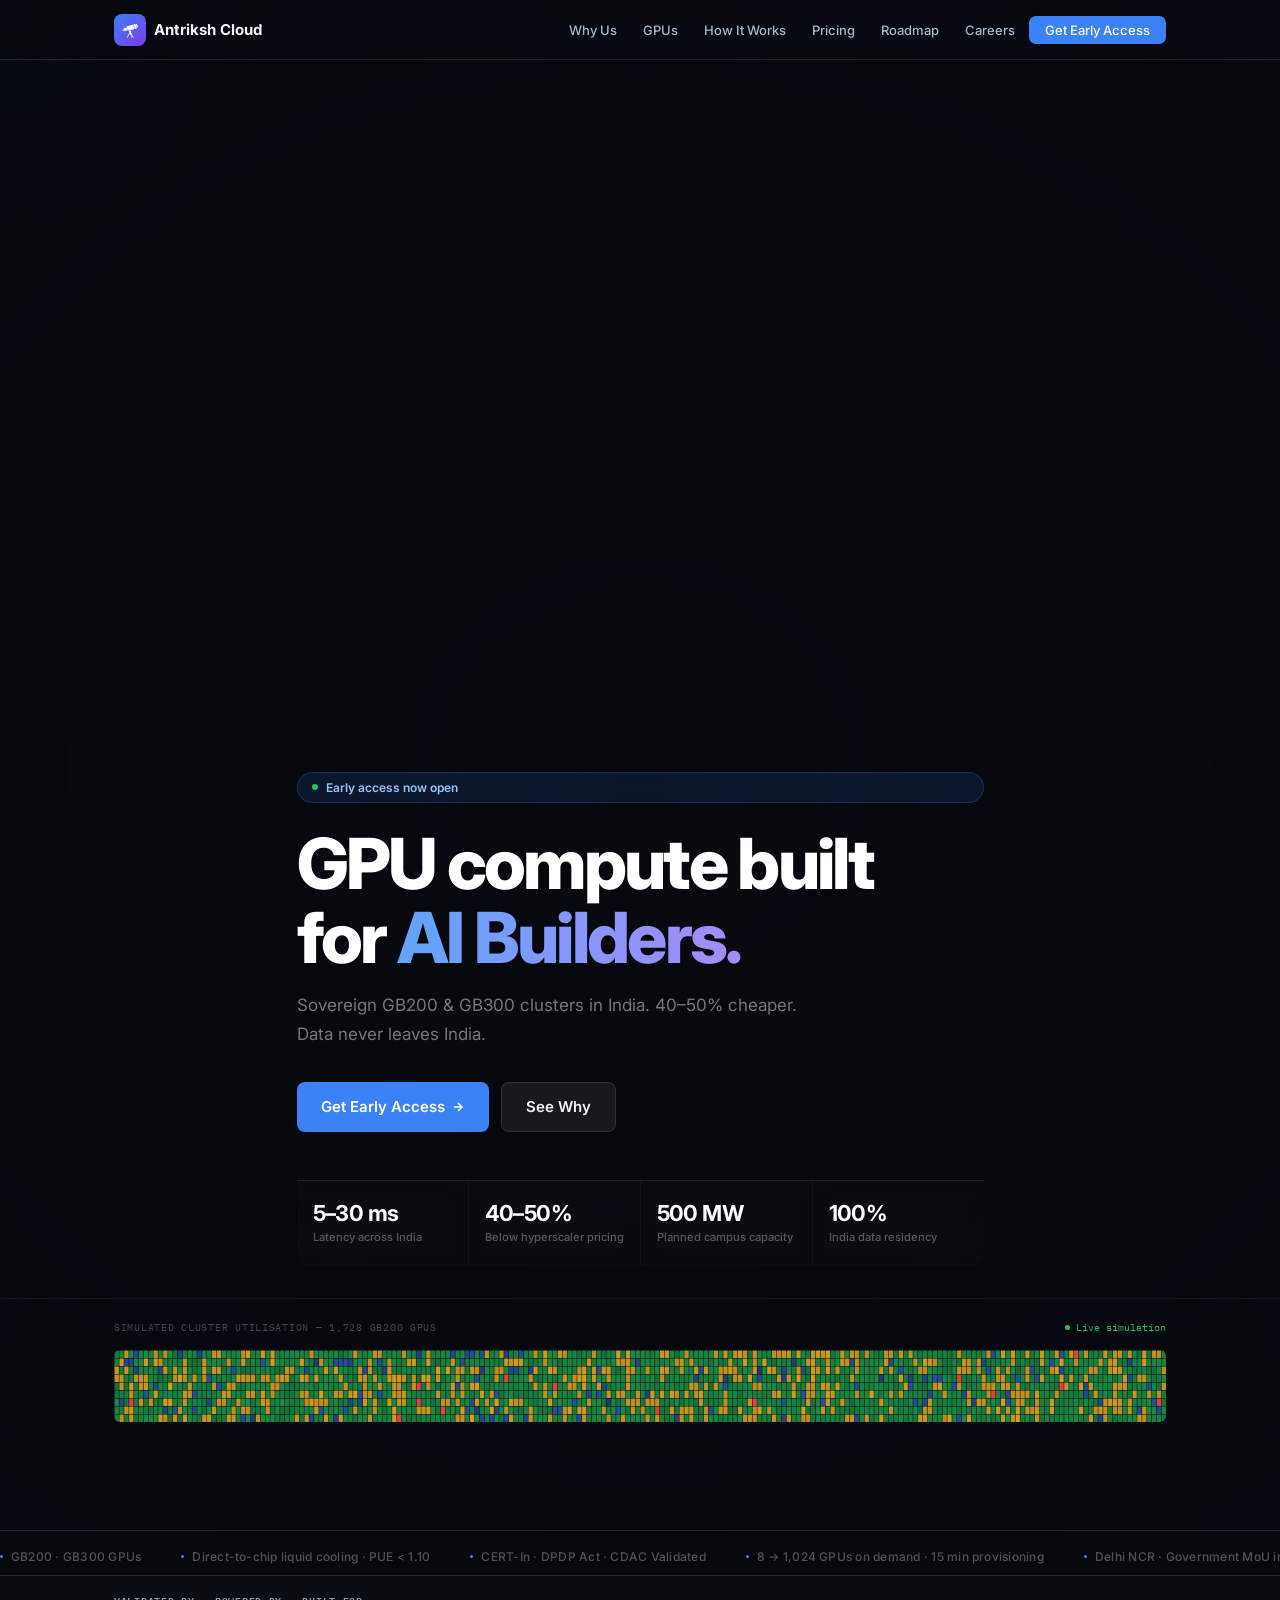
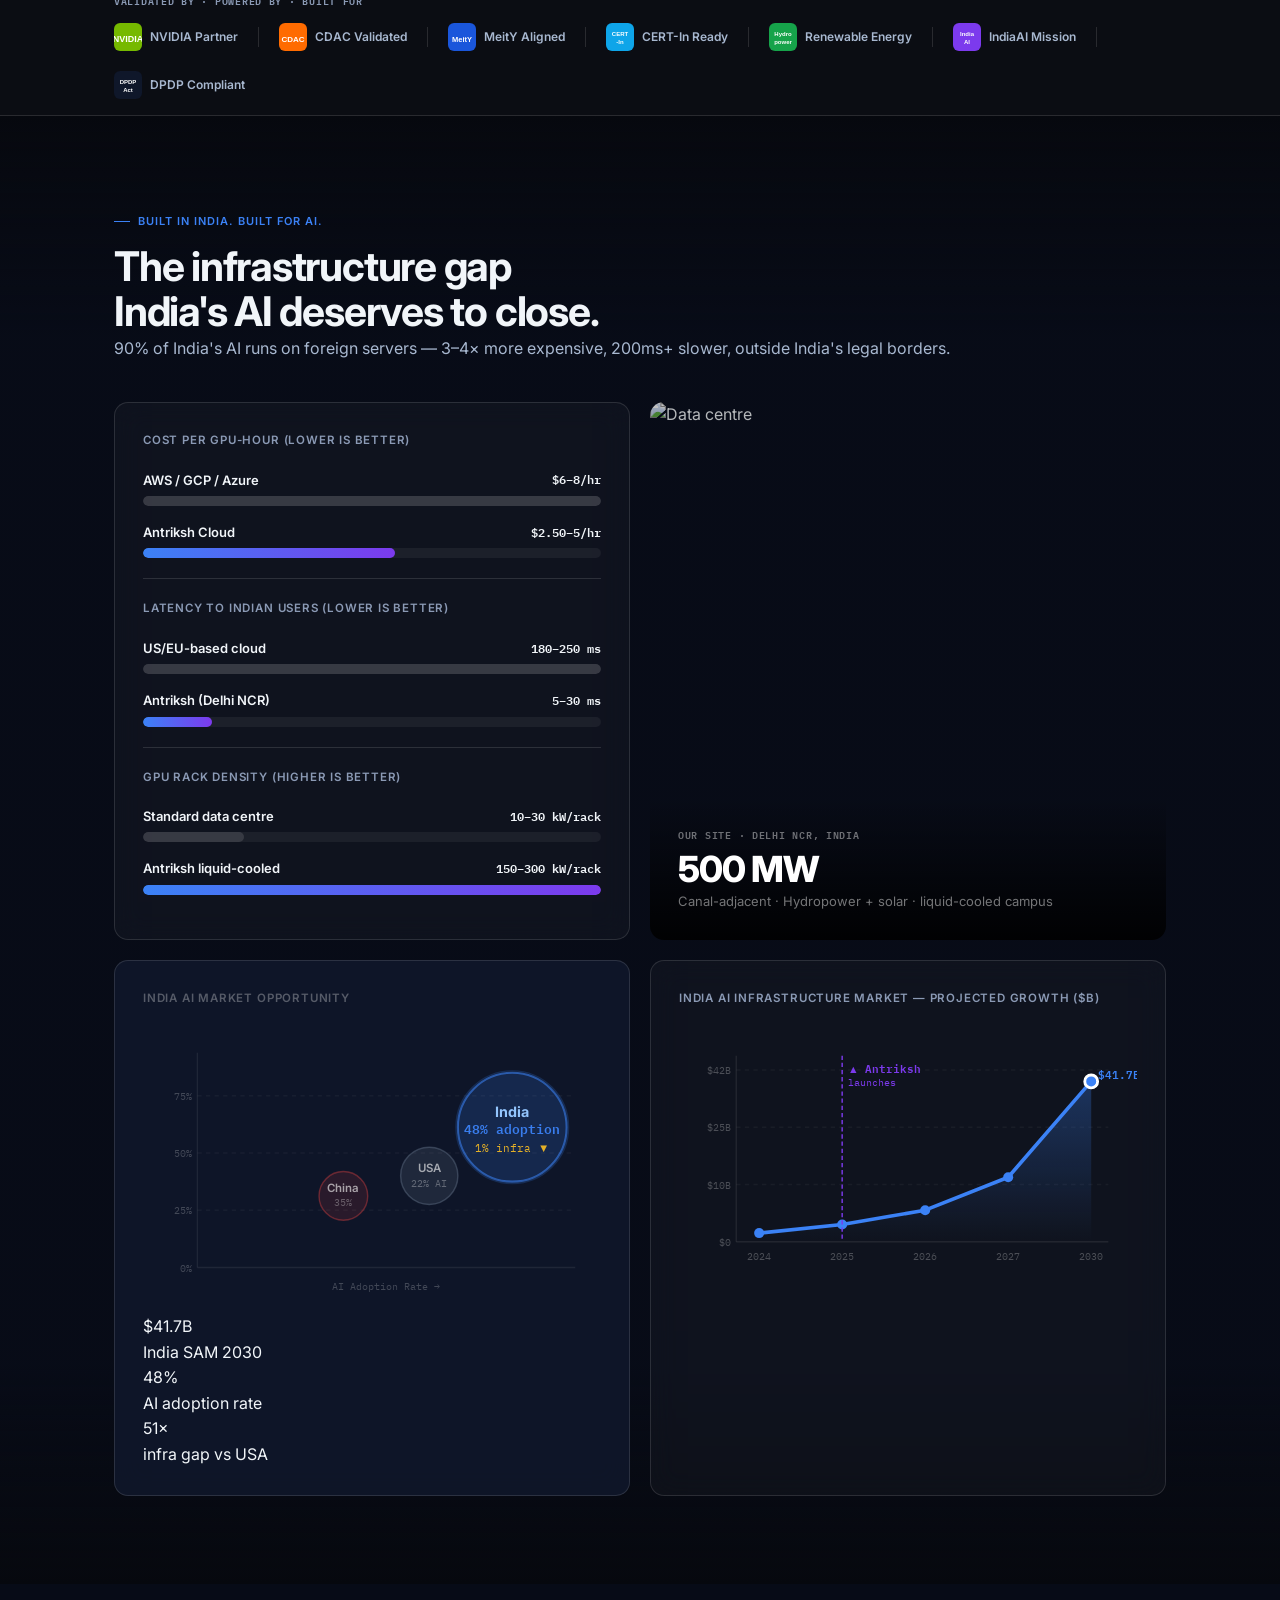
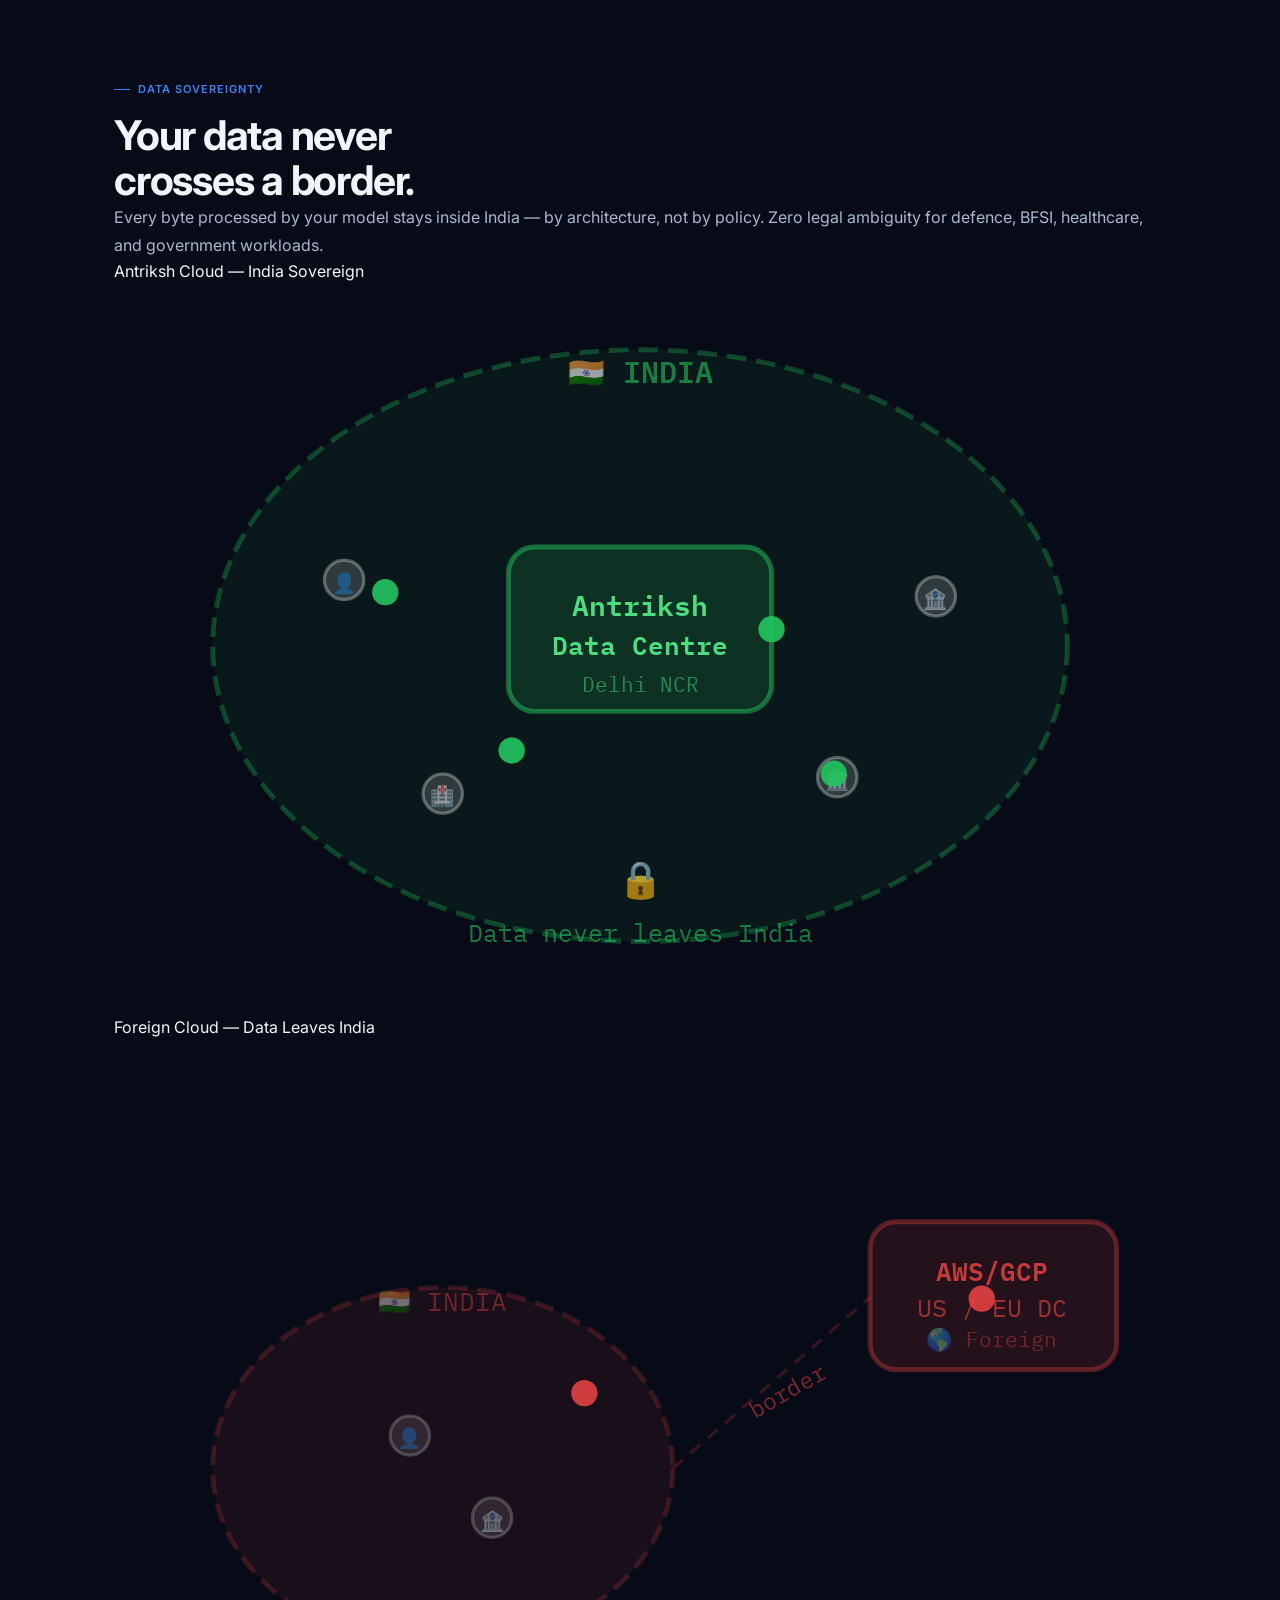
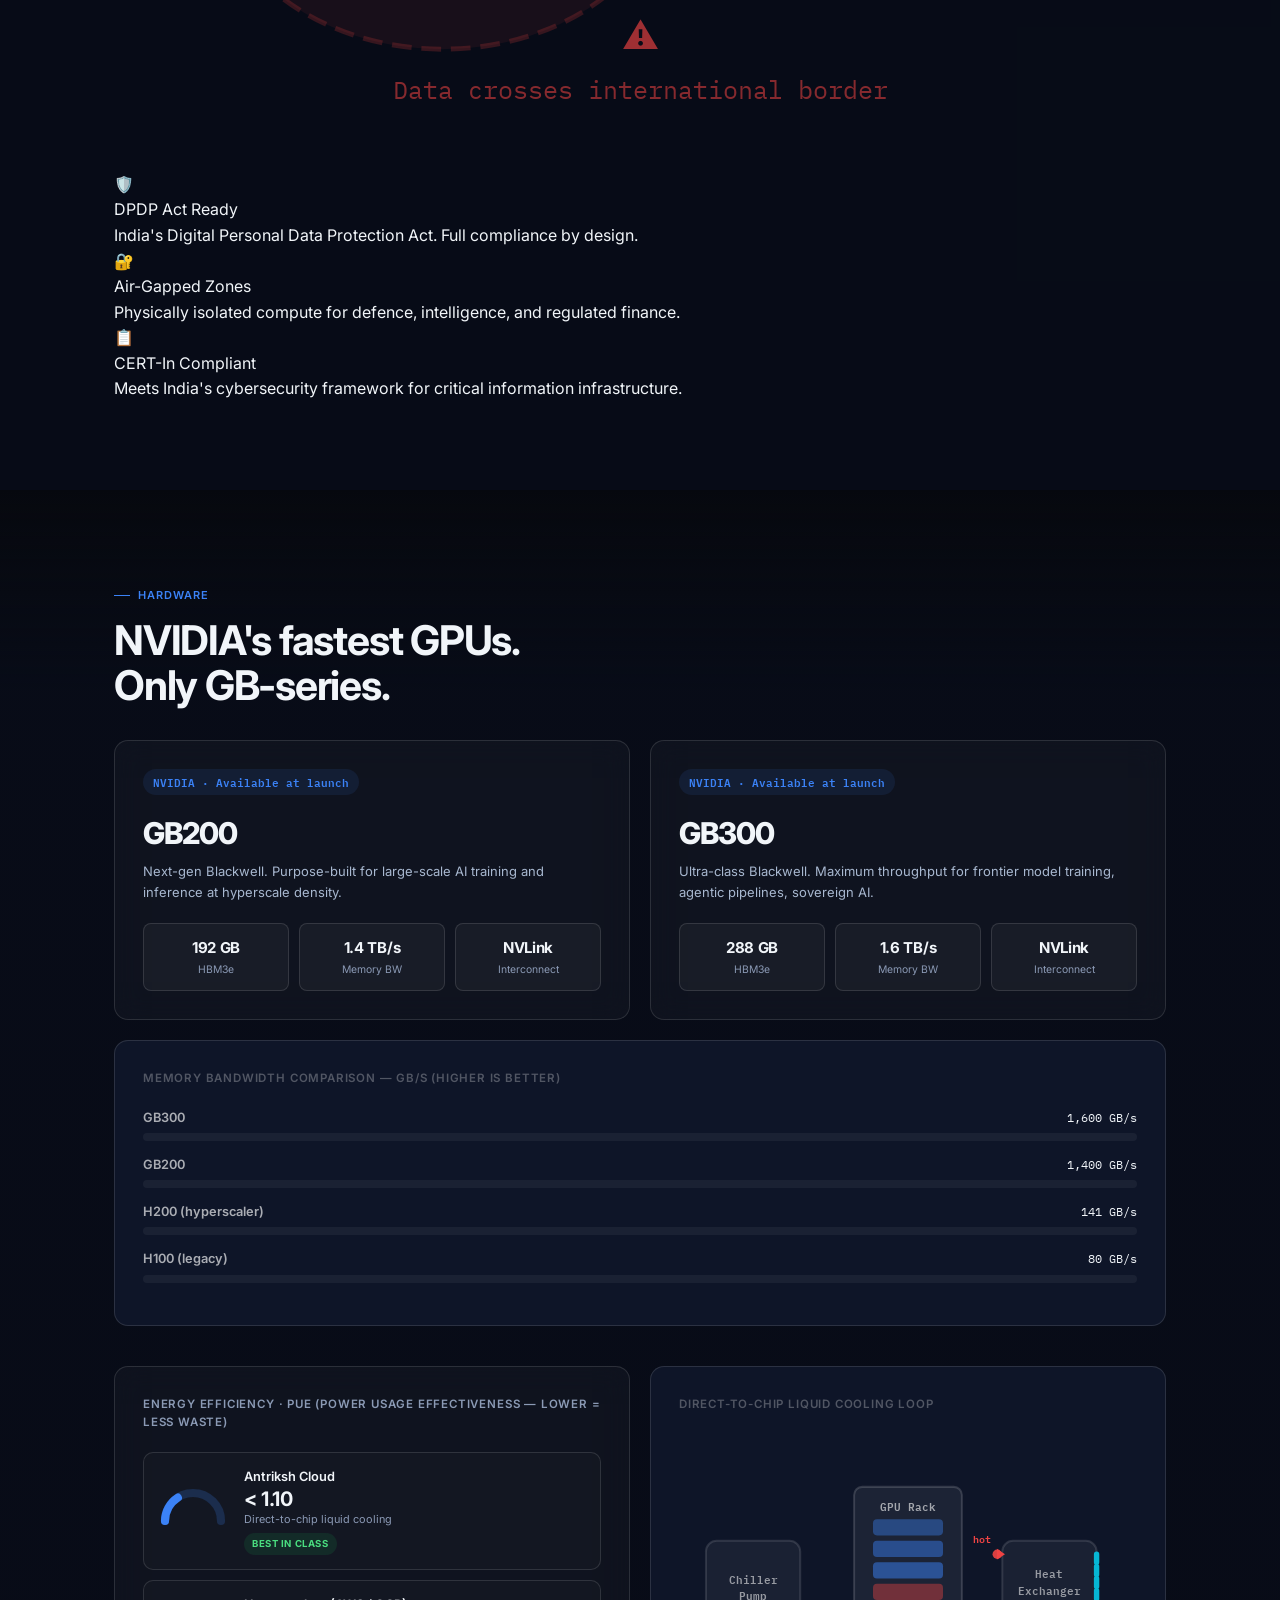
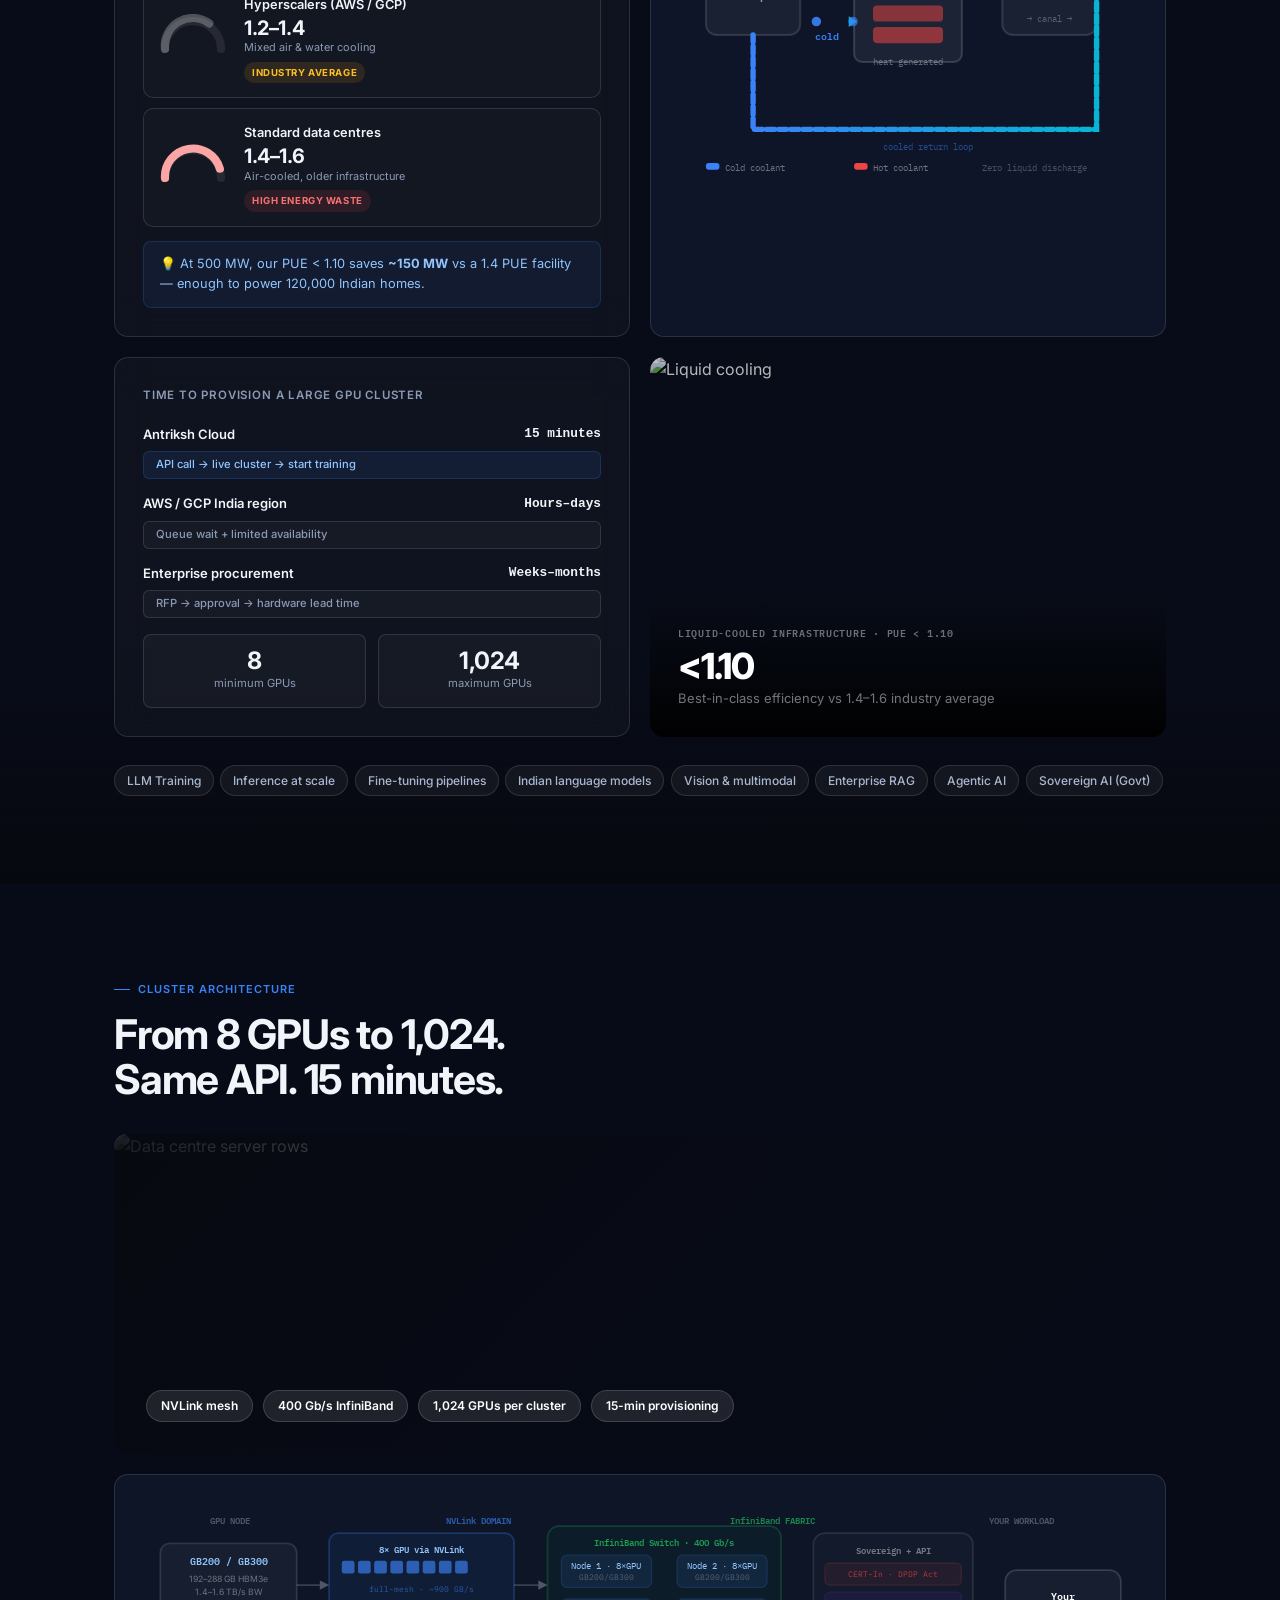
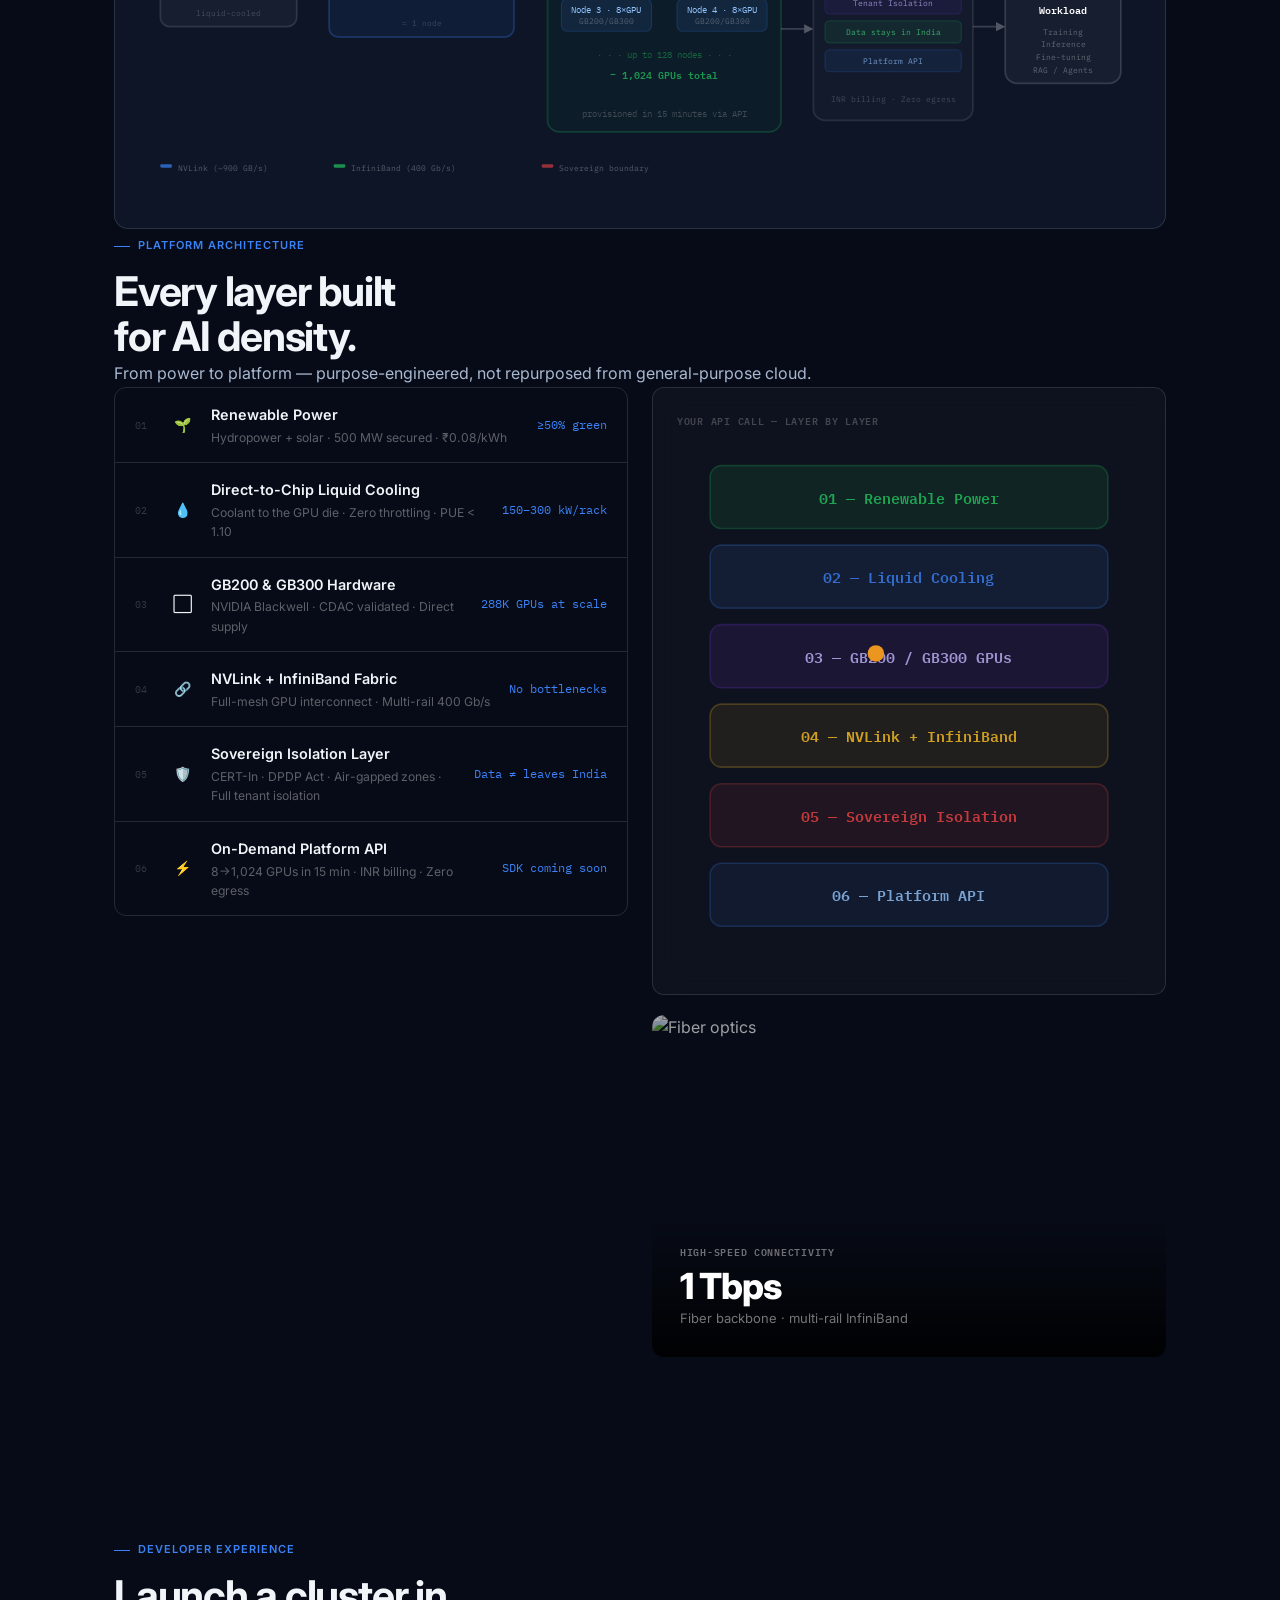
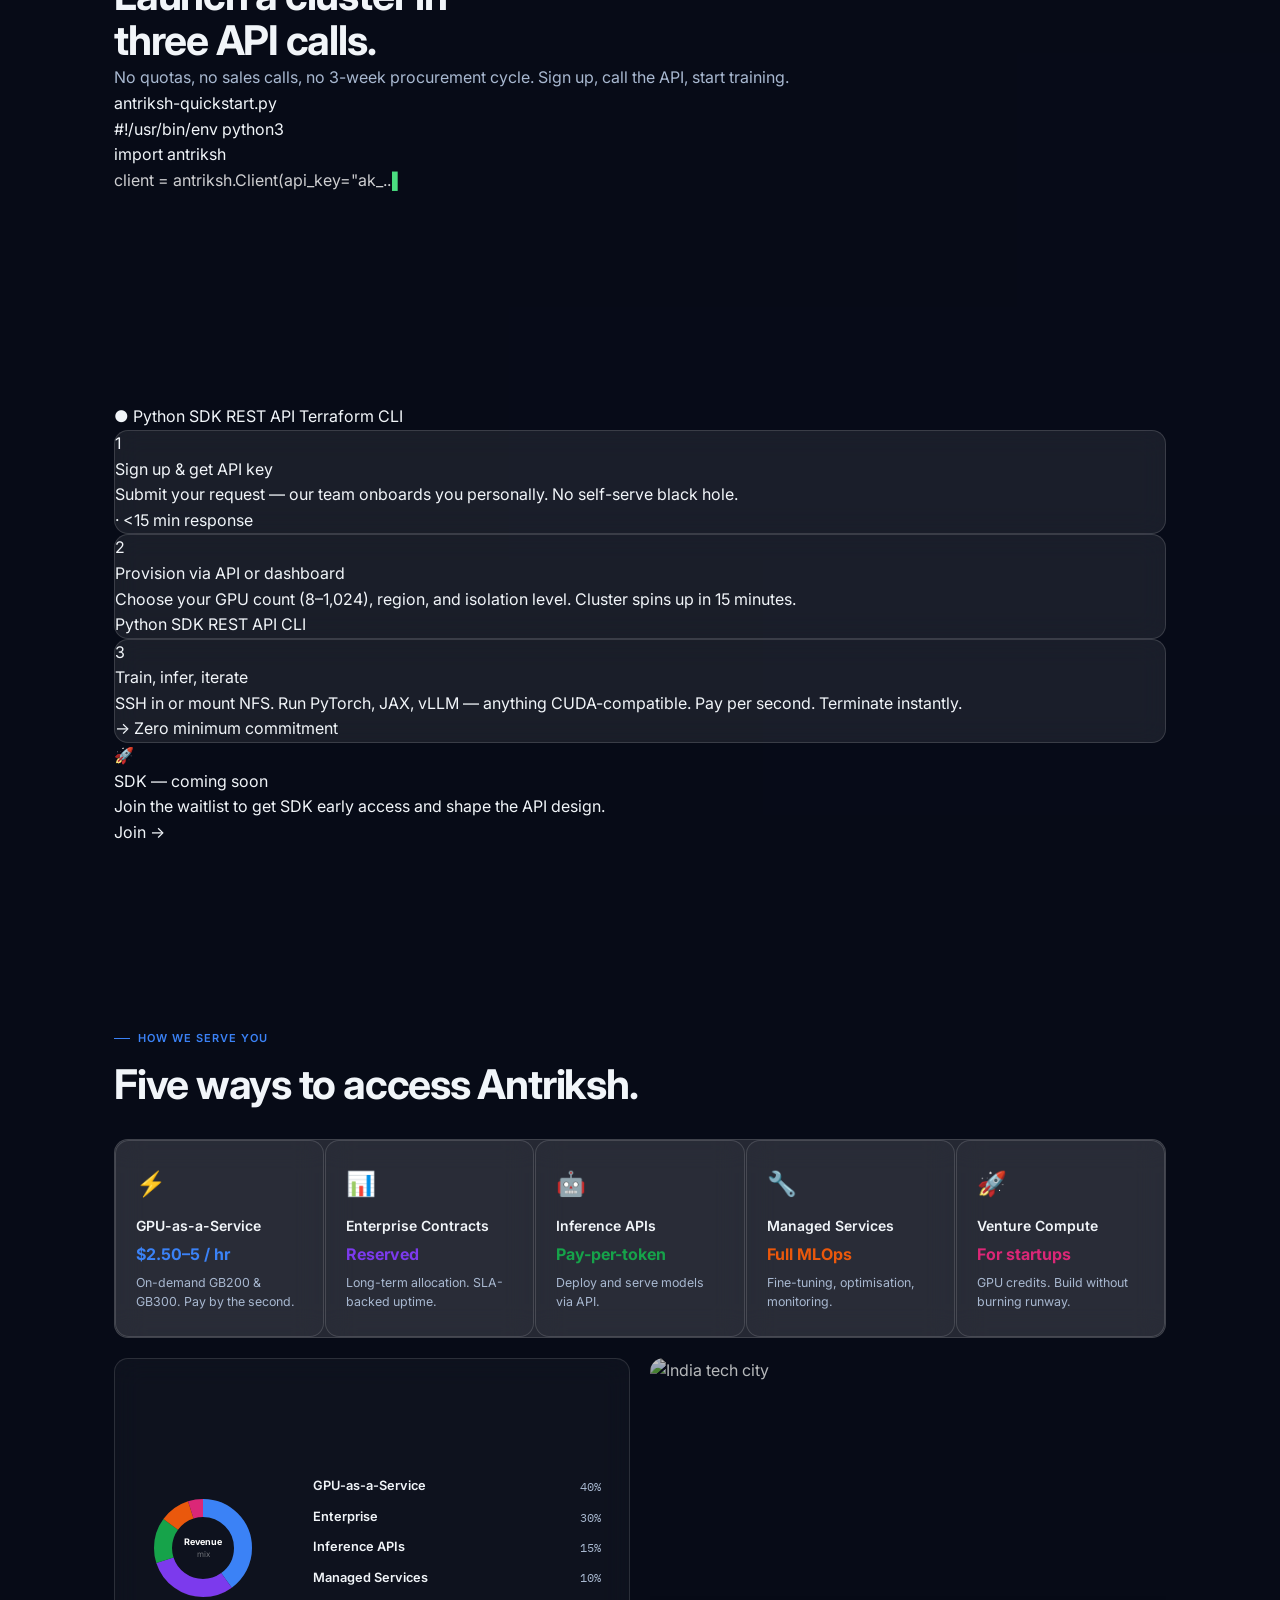
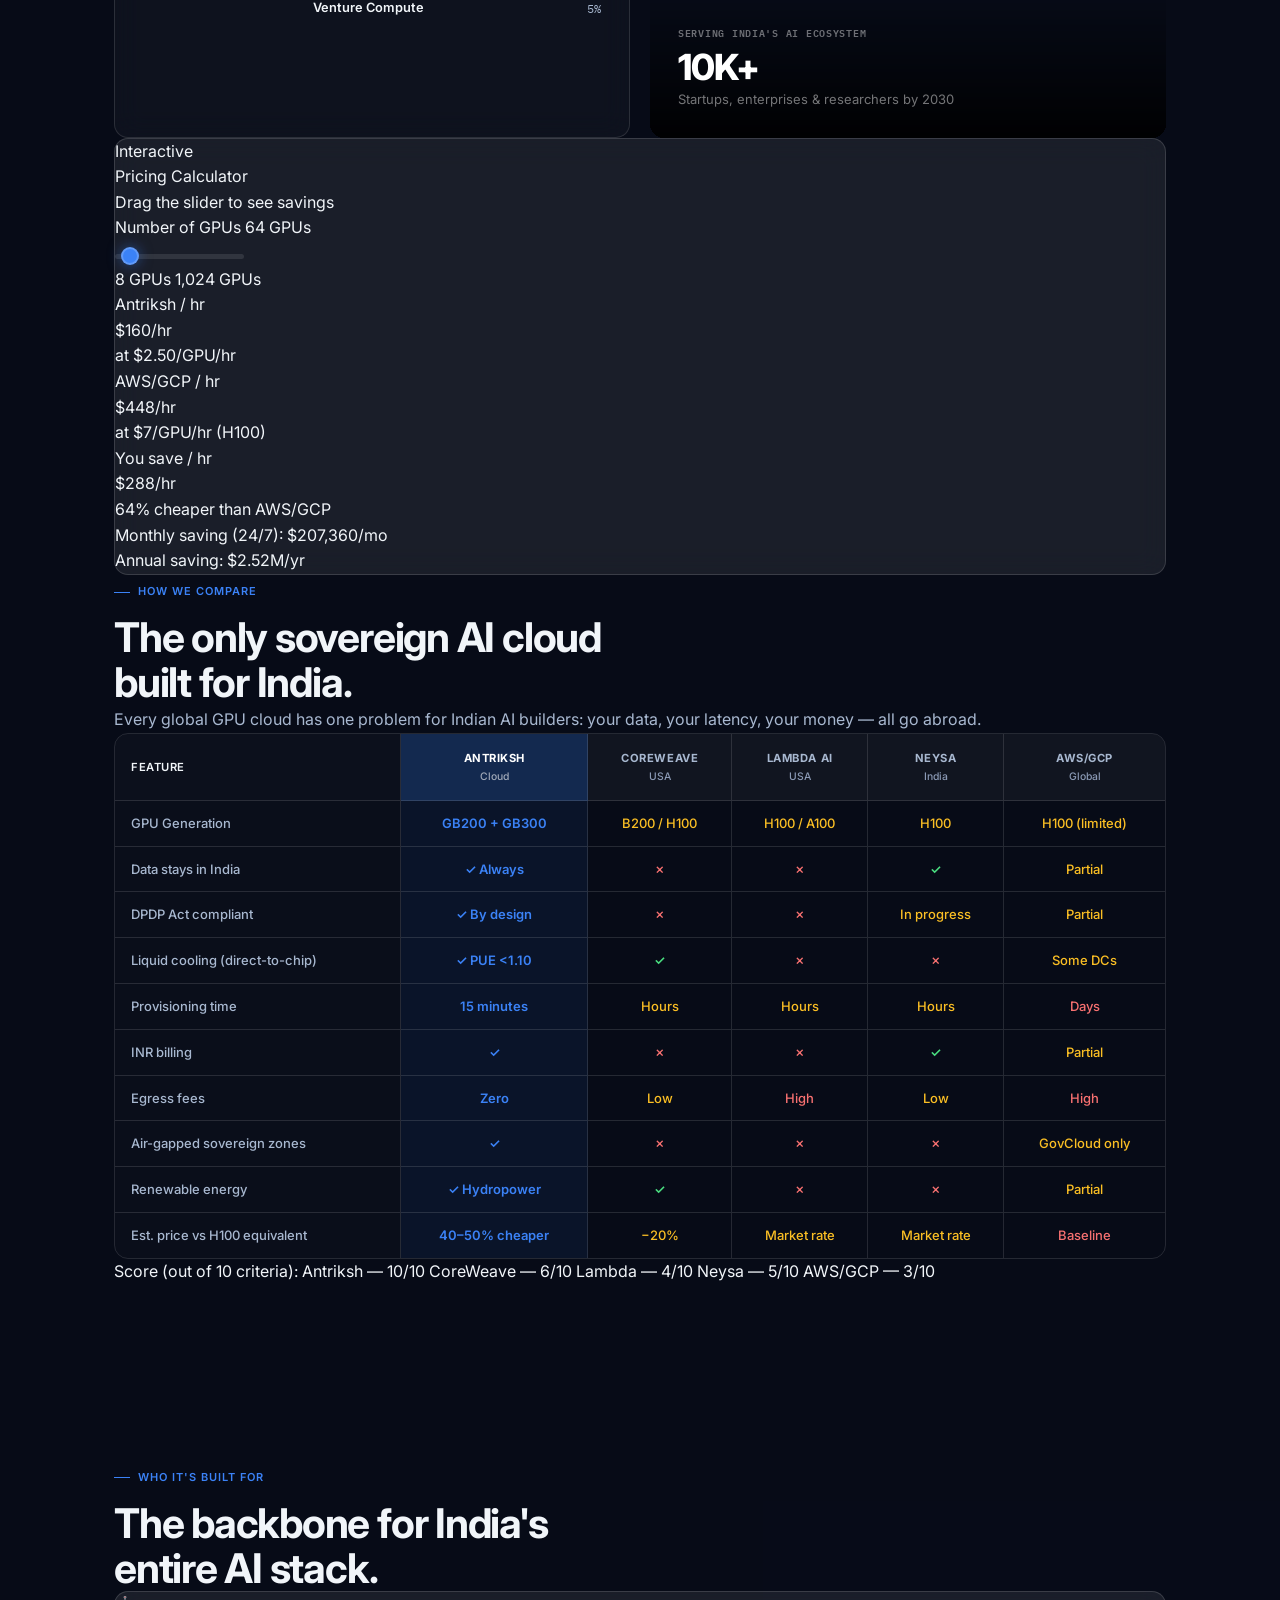
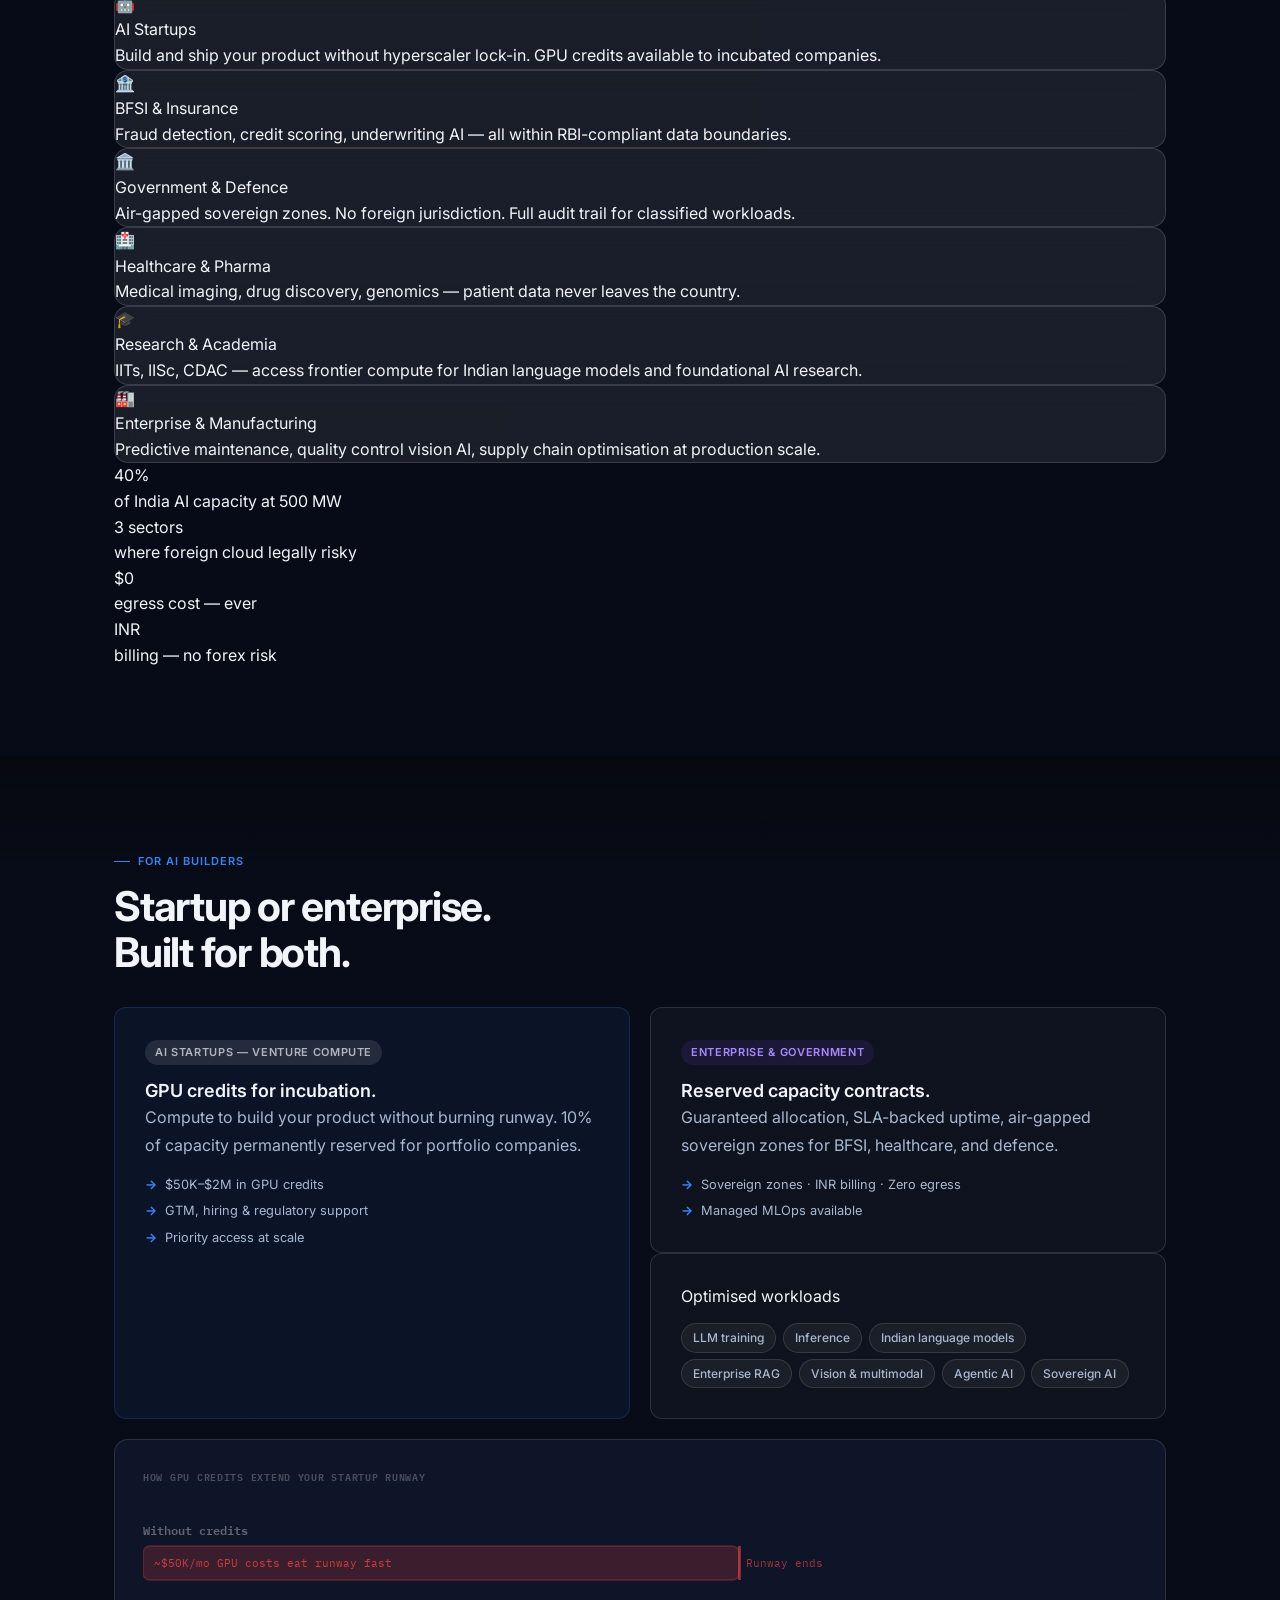
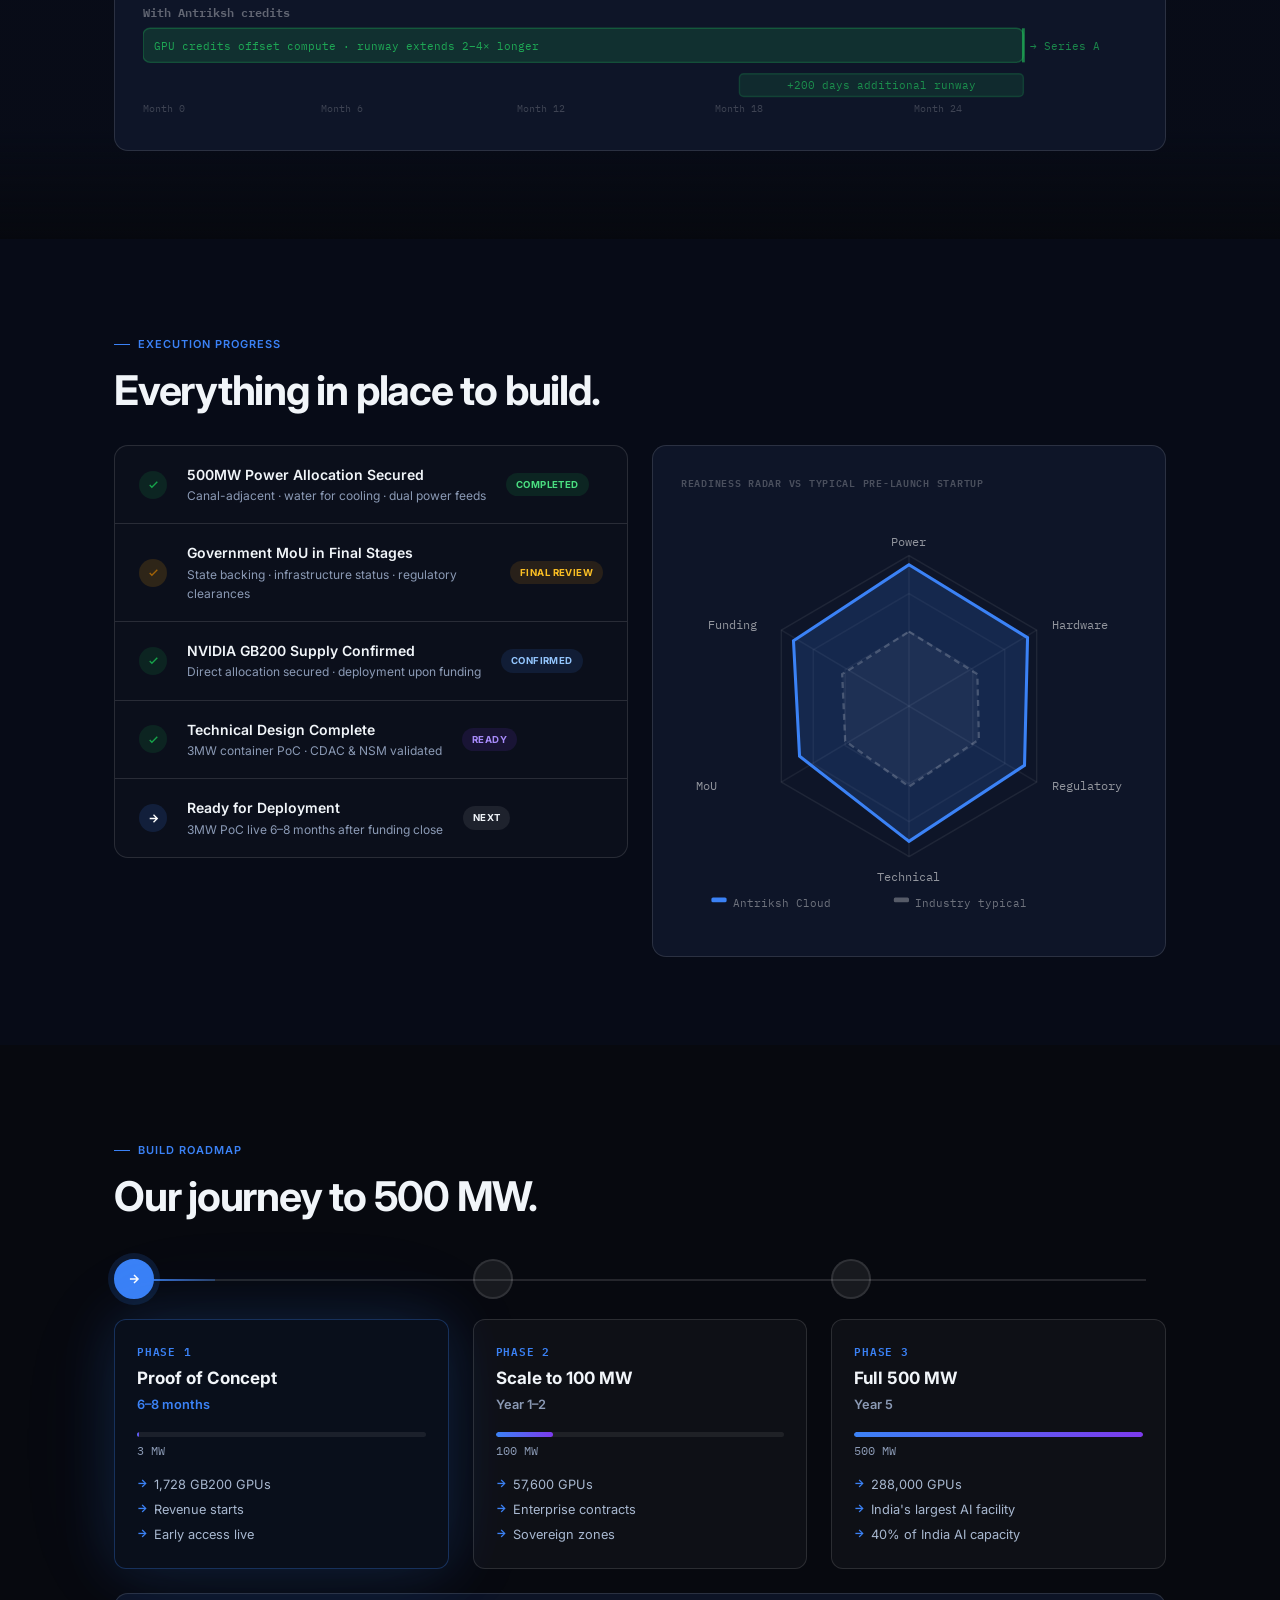
==== commit 3b618376: "Update index.html" ====
--- a/Dev/index.html
+++ b/Dev/index.html
@@ -1498,6 +1498,35 @@
       <div class="tl-div"></div>
       <div class="tl-stat scale-in stagger-4"><div class="tl-sv"><span class="count-num" data-count="10" data-suffix="K+">10K+</span></div><div class="tl-su">Startups</div><div class="tl-sl">enabled</div></div>
     </div>
+    
+    <!-- Campus photos -->
+    <div class="campus-grid reveal">
+      <div class="photo-card campus-photo-main">
+        <img src="https://images.unsplash.com/photo-1581094794329-c8112a89af12?w=1000&q=80&auto=format&fit=crop" alt="Data centre campus aerial" loading="lazy">
+        <div class="photo-overlay">
+          <div class="photo-tag">Campus &middot; Phase 1 site &middot; Delhi NCR</div>
+          <div class="photo-bignum">25 hectares</div>
+          <div class="photo-sub">Canal-adjacent &middot; dual-feed power &middot; expandable to 500 MW</div>
+        </div>
+      </div>
+      <div class="campus-stats-col">
+        <div class="campus-stat">
+          <div class="campus-stat-label">Land secured</div>
+          <div class="campus-stat-val">25 ha</div>
+          <div class="campus-stat-sub">Uttarakhand / Delhi NCR</div>
+        </div>
+        <div class="campus-stat">
+          <div class="campus-stat-label">Water supply</div>
+          <div class="campus-stat-val campus-stat-val-blue">Canal</div>
+          <div class="campus-stat-sub">Perennial &middot; zero liquid discharge</div>
+        </div>
+        <div class="campus-stat">
+          <div class="campus-stat-label">Power cost</div>
+          <div class="campus-stat-val campus-stat-val-green">&#8377;0.08</div>
+          <div class="campus-stat-sub">per kWh &middot; hydropower</div>
+        </div>
+      </div>
+    </div>
   </div>
 </section>
 
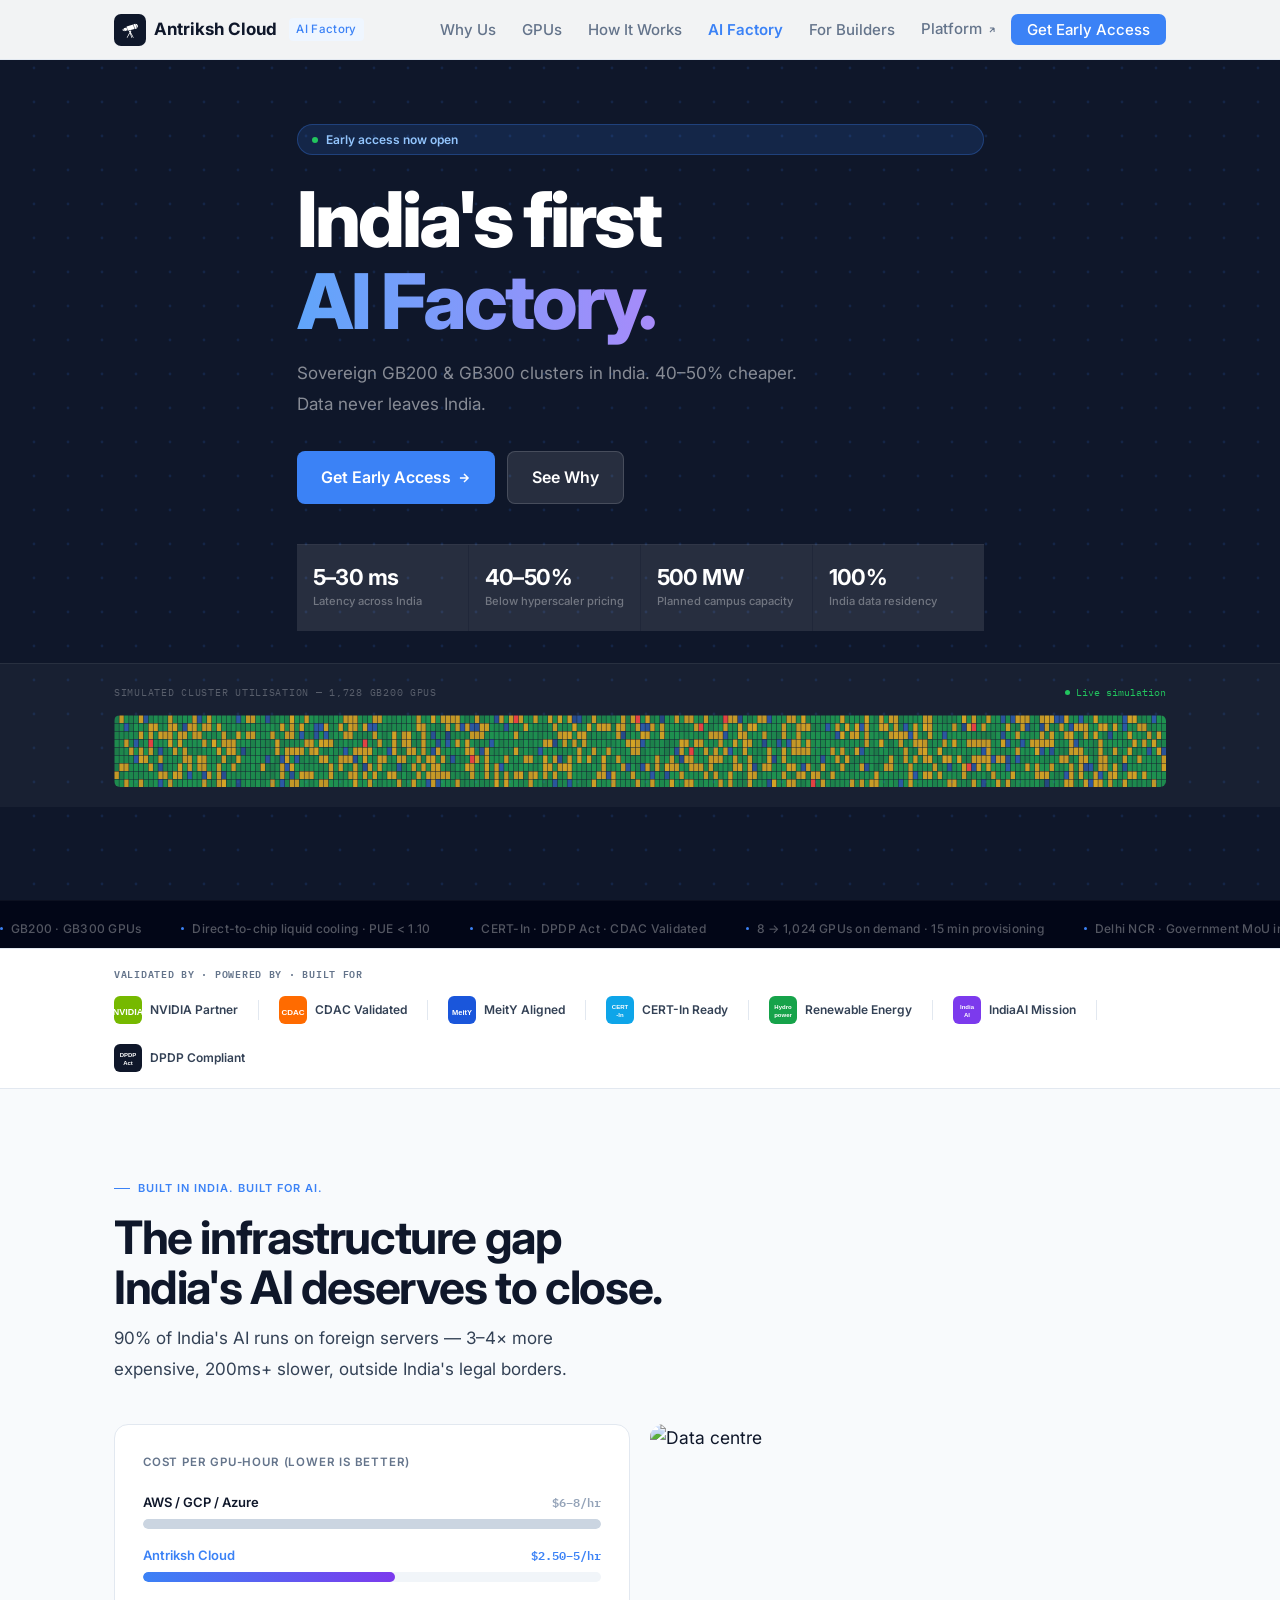
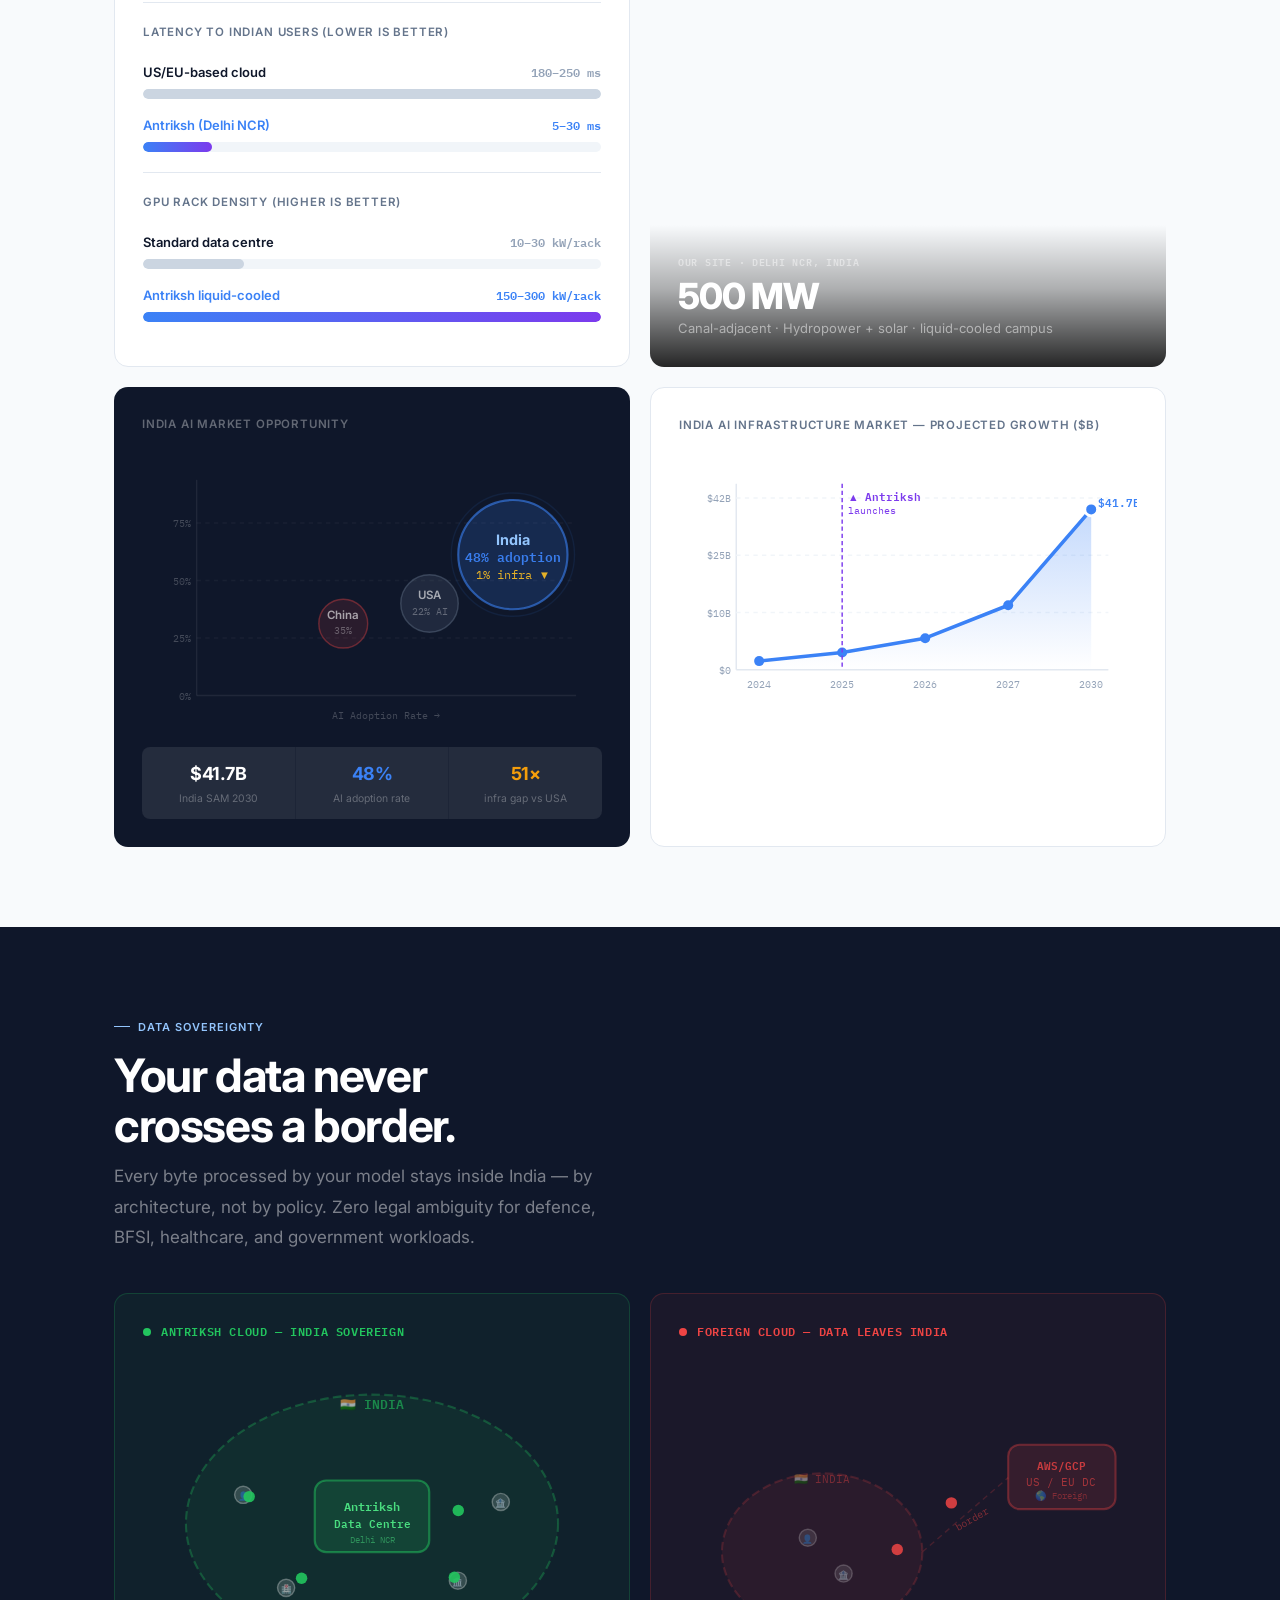
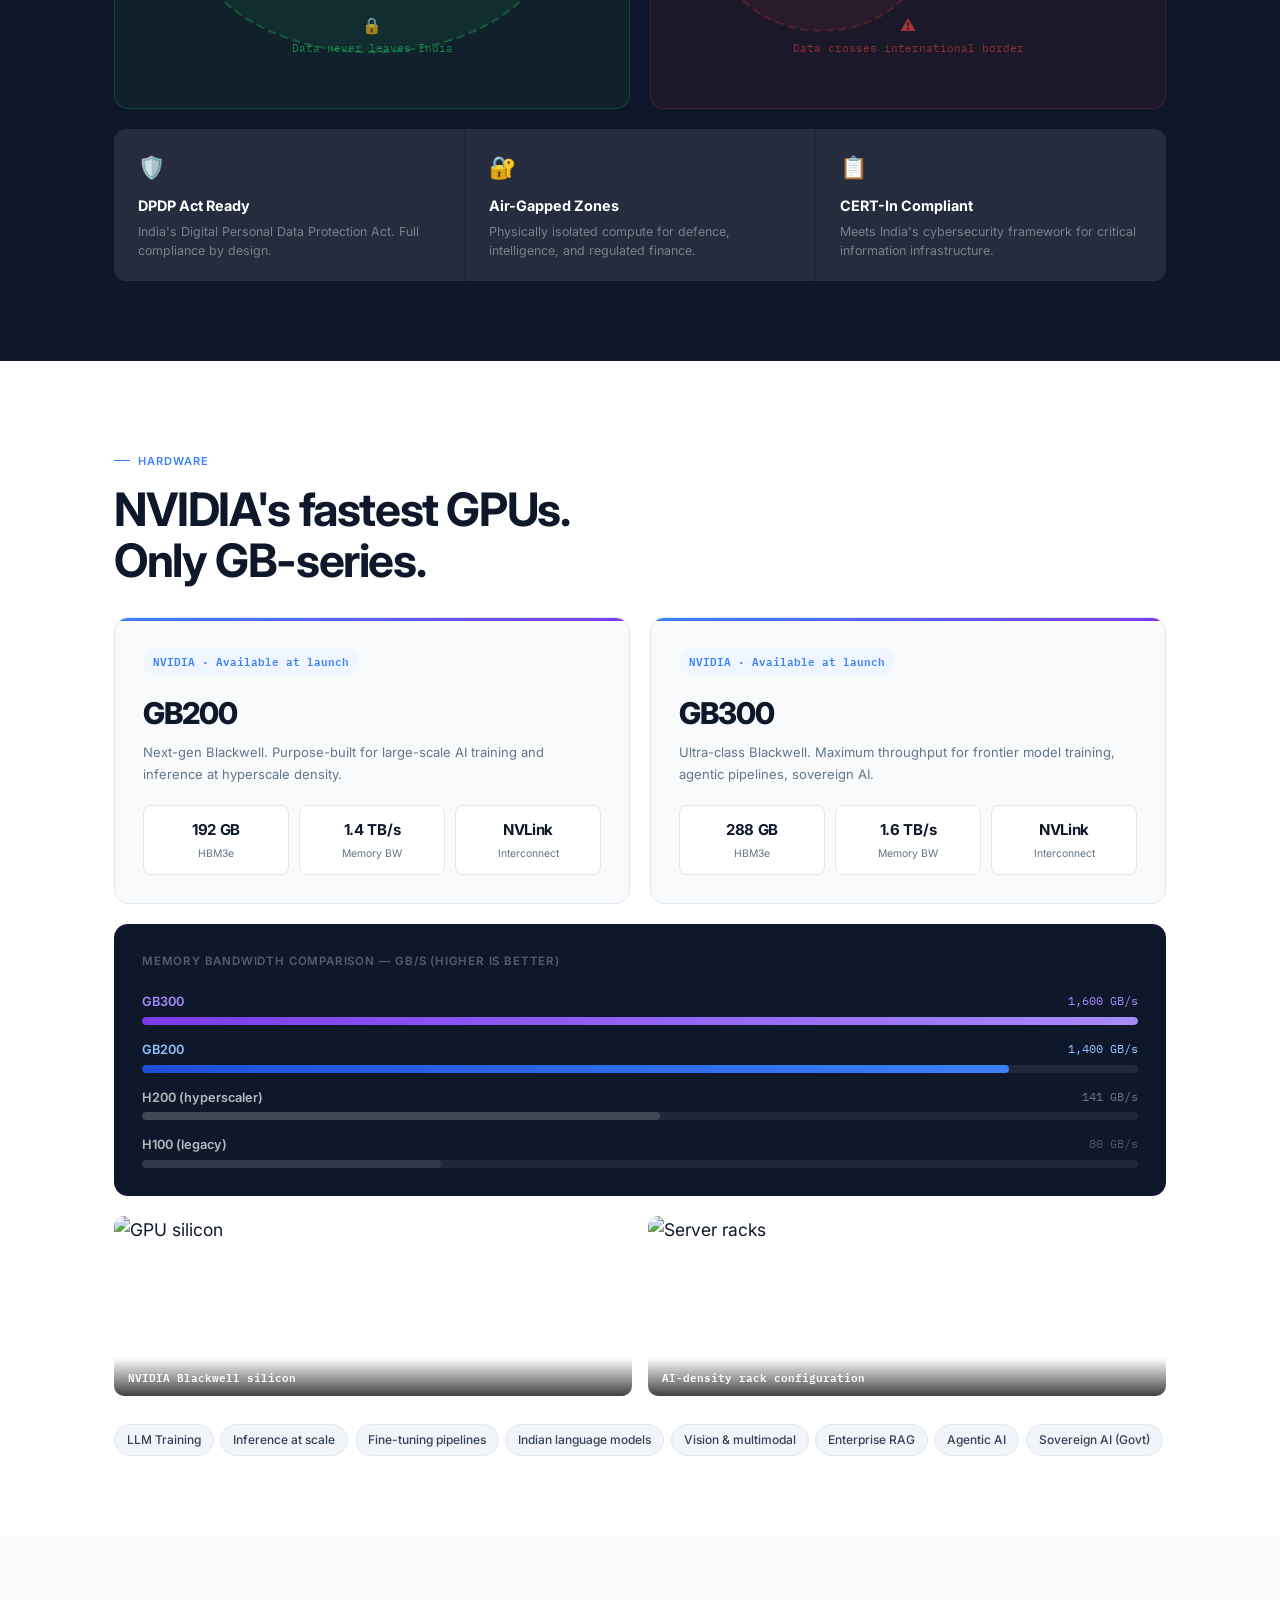
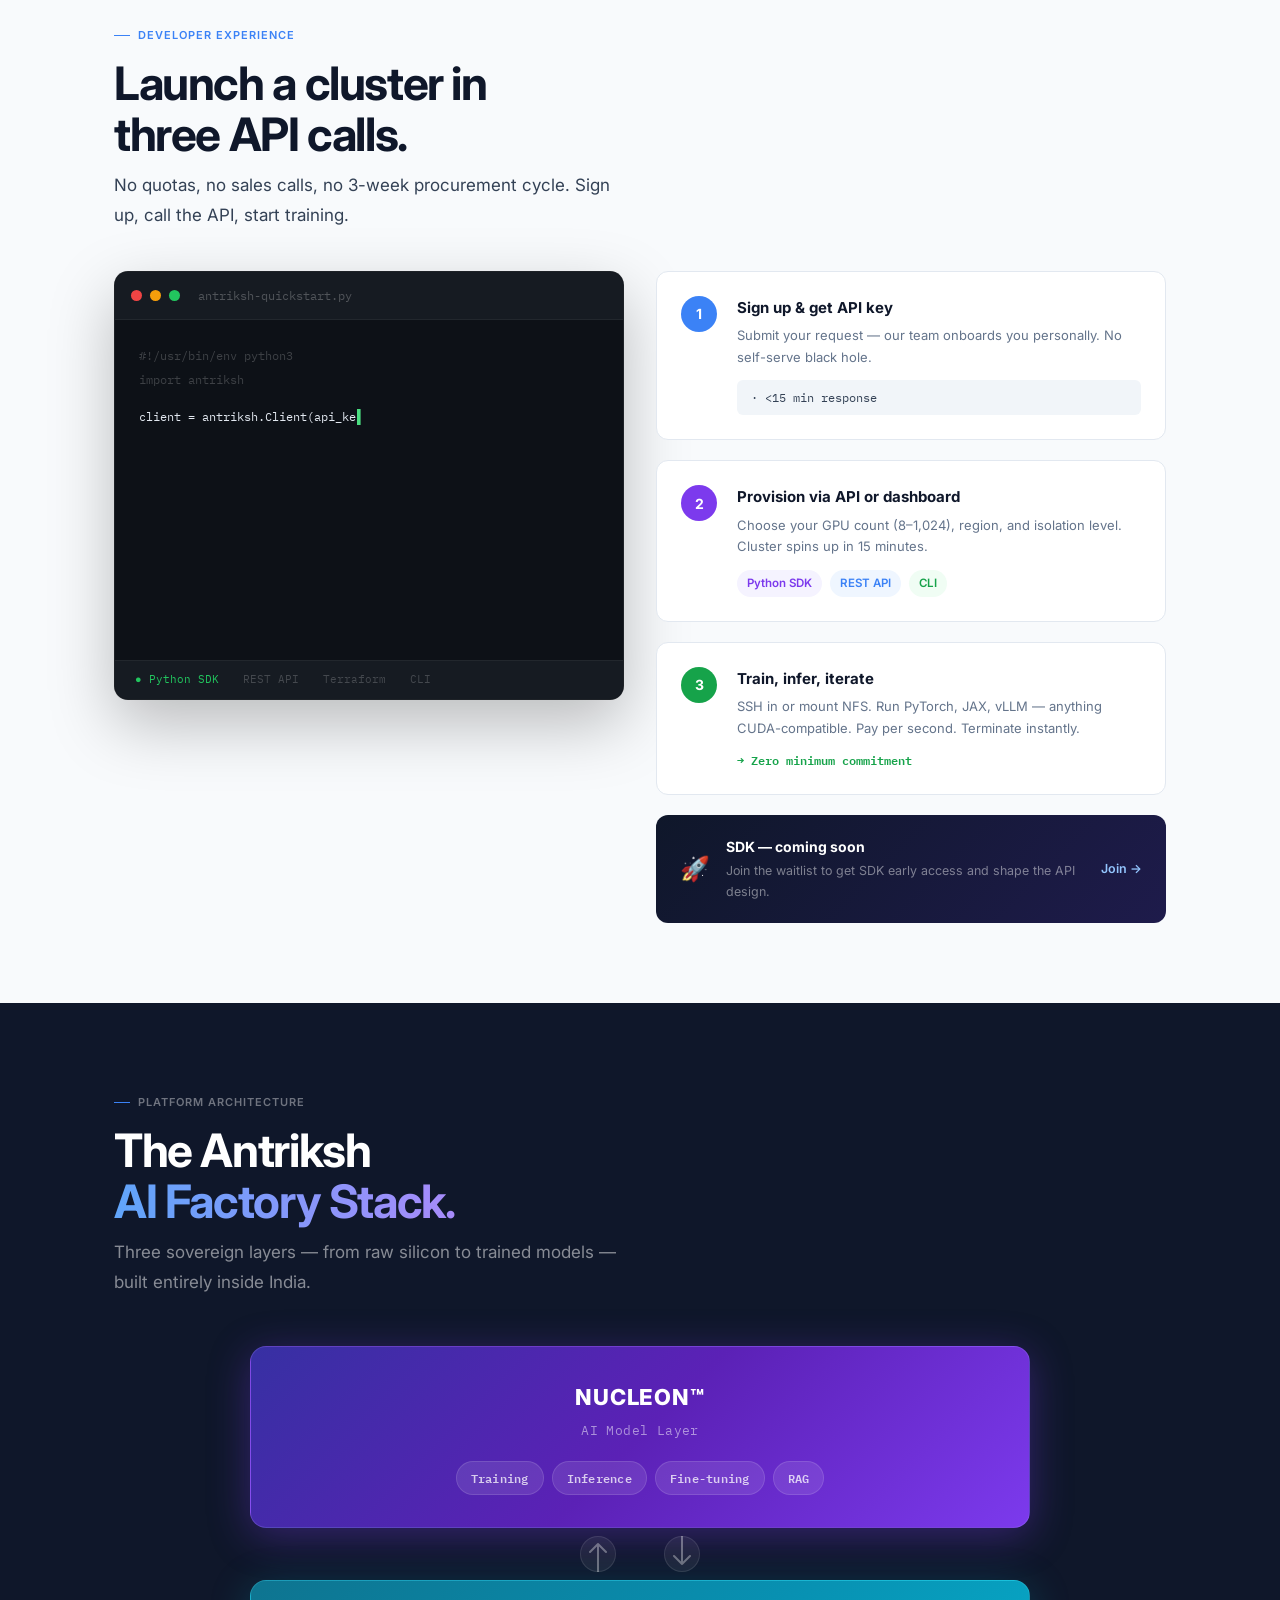
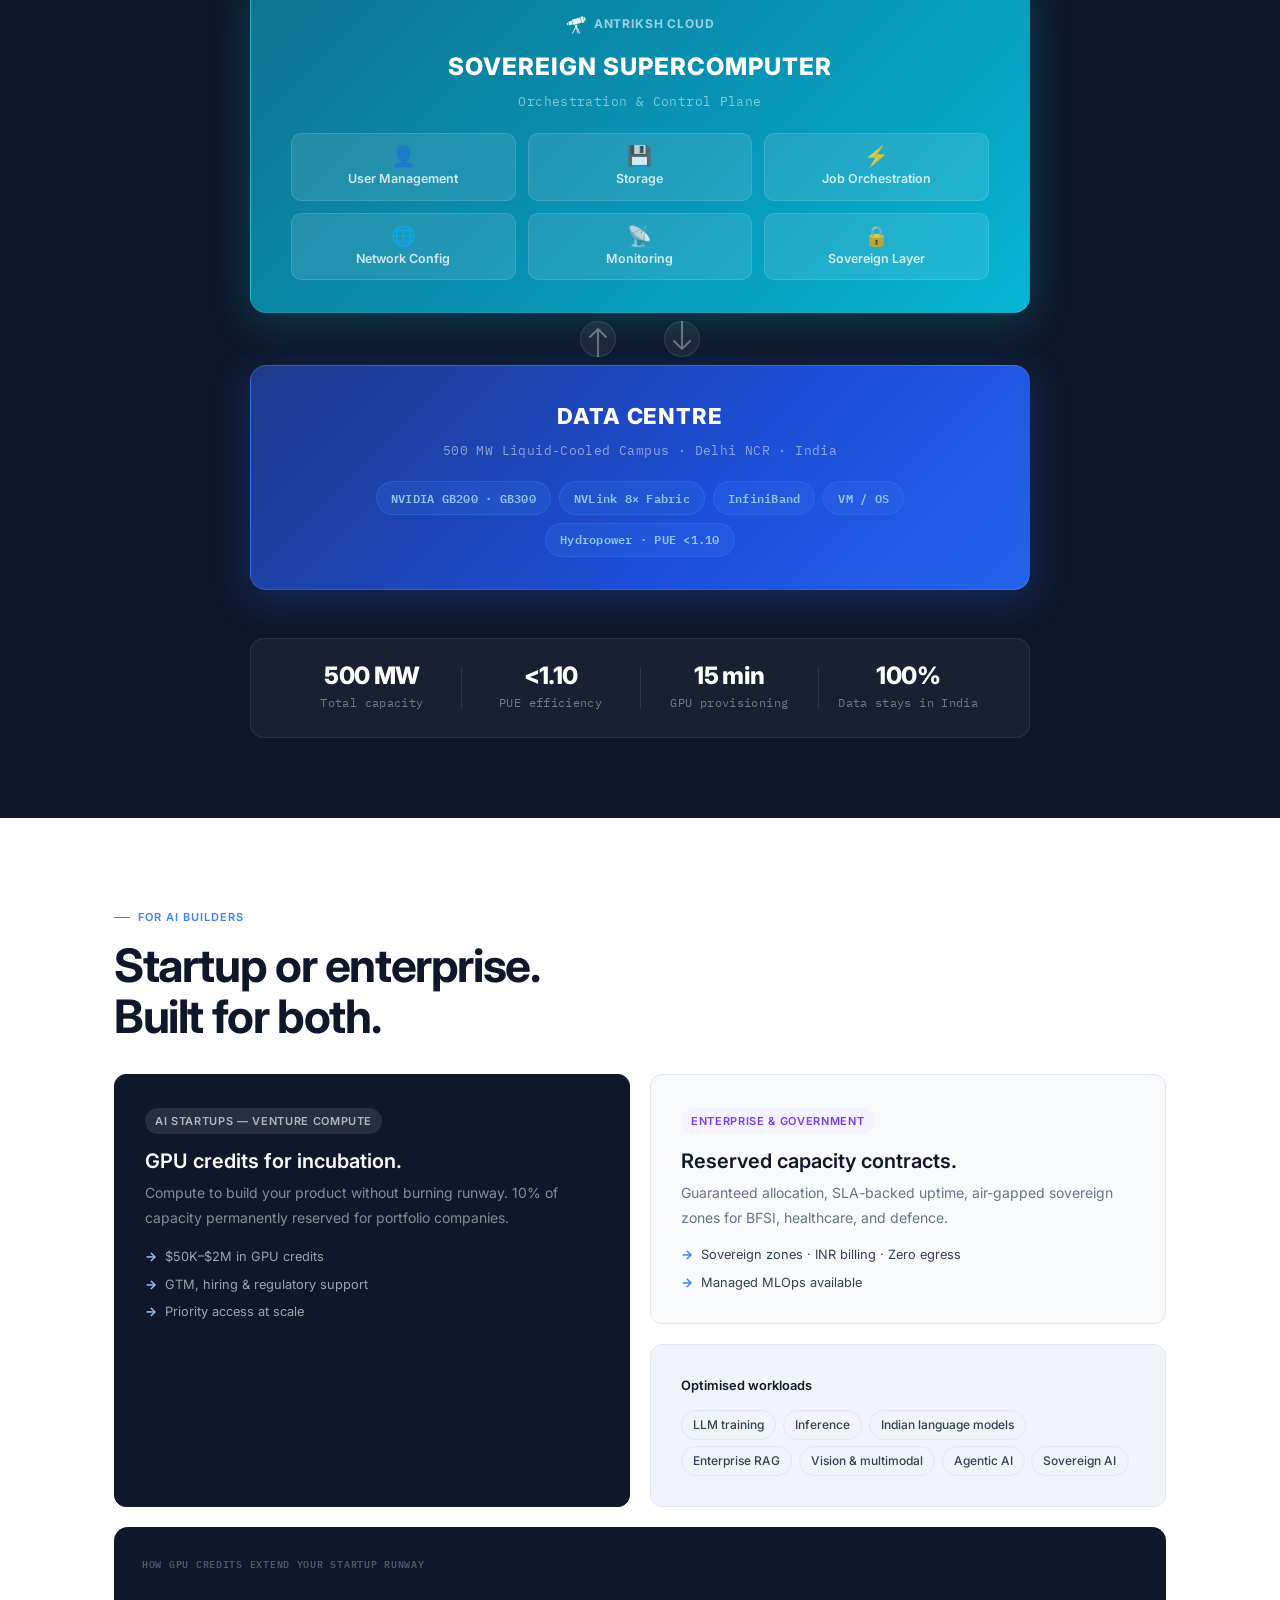
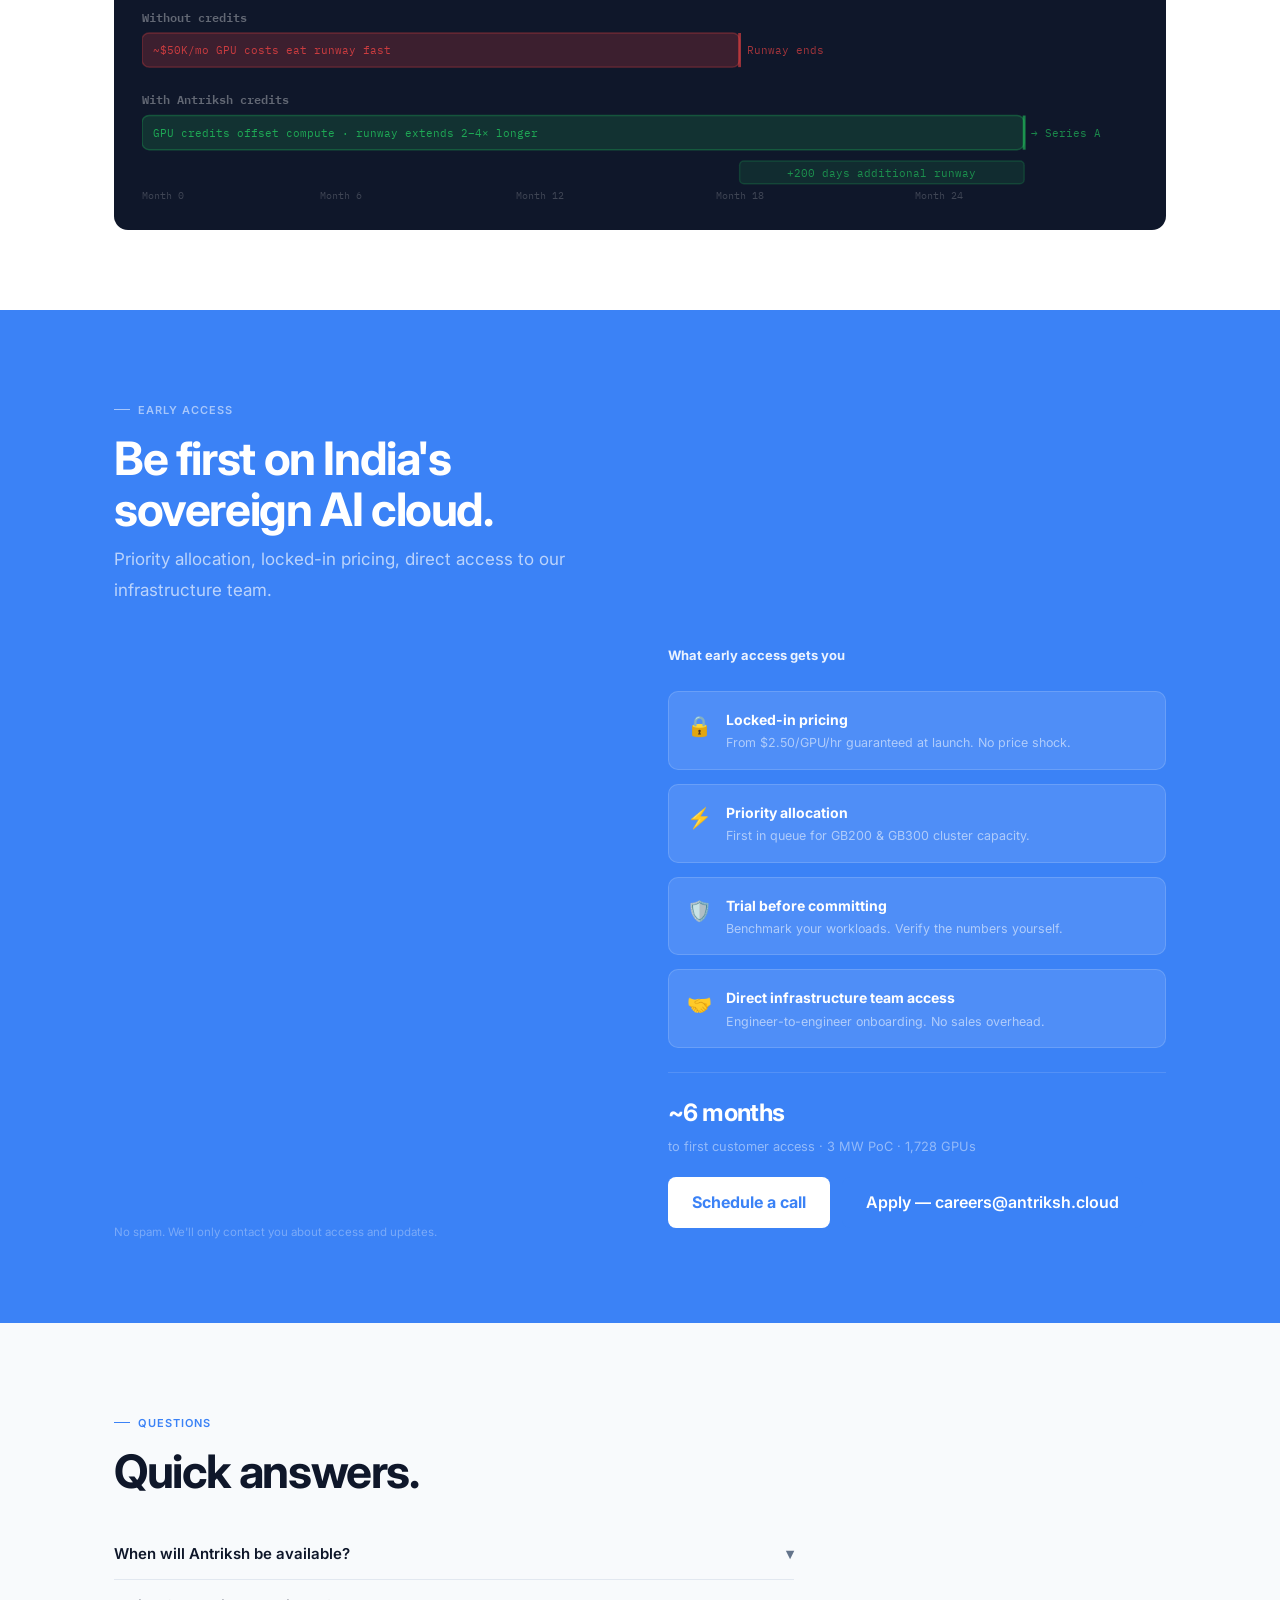
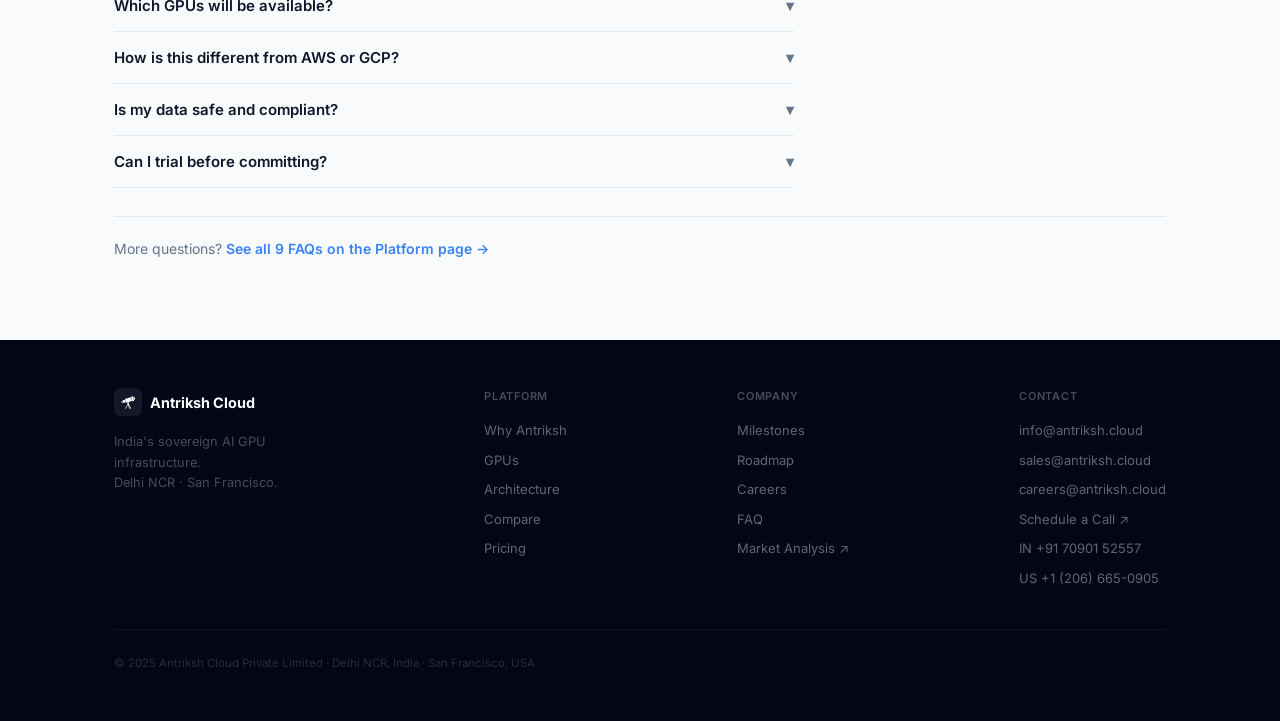
==== commit 37d23286: "Add files via upload" ====
--- a/Dev/index.html
+++ b/Dev/index.html
@@ -3,27 +3,17 @@
 <head>
   <meta charset="UTF-8">
   <meta name="viewport" content="width=device-width, initial-scale=1.0">
-  <meta name="description" content="Sovereign GB200 & GB300 GPU clusters in India. 40-50% cheaper than AWS/GCP. Data never leaves India.">
+  <meta name="description" content="Sovereign GB200 & GB300 GPU clusters in India. 40–50% cheaper than AWS/GCP. Data never leaves India.">
   <title>Antriksh Cloud — GPU Compute for India's AI Builders</title>
   <link rel="preconnect" href="https://fonts.googleapis.com">
   <link rel="preconnect" href="https://fonts.gstatic.com" crossorigin>
   <link href="https://fonts.googleapis.com/css2?family=Inter:wght@300;400;500;600;700;800&family=IBM+Plex+Mono:wght@400;500;600&display=swap" rel="stylesheet">
   <link rel="stylesheet" href="styles.css">
-  <!-- Three.js -->
-  <script src="https://cdn.jsdelivr.net/npm/three@0.169.0/build/three.min.js" defer></script>
-  <!-- GSAP + ScrollTrigger -->
-  <script src="https://cdn.jsdelivr.net/npm/gsap@3.12.5/dist/gsap.min.js" defer></script>
-  <script src="https://cdn.jsdelivr.net/npm/gsap@3.12.5/dist/ScrollTrigger.min.js" defer></script>
 </head>
 <body>
-
-<!-- Fixed 3D Canvas (behind all content) -->
-<canvas id="three-canvas"></canvas>
-
 <div id="cursor-glow"></div>
-
-<!-- ══════════════════════════════
-     NAV
+<!-- ══════════════════════════════
+     NAV — HOMEPAGE
 ══════════════════════════════ -->
 <nav id="nav">
   <div class="container">
@@ -38,15 +28,15 @@
           <path d="M73.95 60.79l21.43-6.25 4.01 13.99-21.4 6.23-4.04-13.97z"/>
         </svg>
       </div>
-      Antriksh Cloud
+      Antriksh Cloud <span style="font-size:.72rem;font-weight:500;color:var(--blue);background:var(--blue-lt);padding:.15rem .45rem;border-radius:4px;margin-left:.25rem;letter-spacing:.03em">AI Factory</span>
     </a>
     <ul class="nav-links" id="navLinks">
       <li><a href="#why">Why Us</a></li>
       <li><a href="#gpus">GPUs</a></li>
       <li><a href="#how">How It Works</a></li>
-      <li><a href="#pricing">Pricing</a></li>
-      <li><a href="#roadmap">Roadmap</a></li>
-      <li><a href="#careers">Careers</a></li>
+      <li><a href="#ai-factory" style="color:var(--blue);font-weight:600">AI Factory</a></li>
+      <li><a href="#venture">For Builders</a></li>
+      <li><a href="platform.html" style="display:flex;align-items:center;gap:.3rem">Platform <svg width="10" height="10" fill="none" stroke="currentColor" stroke-width="2.5" viewBox="0 0 24 24"><path d="M7 17L17 7M17 7H7M17 7v10"/></svg></a></li>
       <li><a href="#waitlist" class="nav-cta">Get Early Access</a></li>
     </ul>
     <button class="nav-btn" onclick="document.getElementById('navLinks').classList.toggle('open')" aria-label="Menu">
@@ -58,36 +48,36 @@
 </nav>
 
 <!-- ══════════════════════════════
-     1. HERO
-══════════════════════════════ -->
-<section id="hero" class="content-layer">
+     HERO
+══════════════════════════════ -->
+<section id="hero">
   <canvas id="hero-canvas"></canvas>
   <div class="container">
     <div class="hero-content">
-      <div class="hero-badge reveal">
+      <div class="hero-badge fade-up">
         <span class="hero-dot"></span>
         Early access now open
       </div>
-      <h1 class="hero-h reveal stagger-1">
-        GPU compute built<br>for <span class="grad-shimmer">AI Builders.</span>
+      <h1 class="hero-h fade-up stagger-1">
+        India's first<br><span class="grad-shimmer">AI Factory.</span>
       </h1>
-      <p class="hero-sub reveal stagger-2">
-        Sovereign GB200 &amp; GB300 clusters in India. 40&ndash;50% cheaper. Data never leaves India.
+      <p class="hero-sub fade-up stagger-2">
+        Sovereign GB200 &amp; GB300 clusters in India. 40–50% cheaper. Data never leaves India.
       </p>
-      <div class="hero-actions reveal stagger-3">
+      <div class="hero-actions fade-up stagger-3">
         <a href="#waitlist" class="btn btn-primary btn-magnetic">
           Get Early Access
           <svg width="14" height="14" fill="none" stroke="currentColor" stroke-width="2.5" viewBox="0 0 24 24"><path d="M5 12h14M12 5l7 7-7 7"/></svg>
         </a>
         <a href="#why" class="btn btn-ghost btn-magnetic">See Why</a>
       </div>
-      <div class="hero-stats reveal stagger-4">
+      <div class="hero-stats fade-up stagger-4">
         <div class="hstat">
-          <div class="hstat-val"><span class="count-num" data-count="30" data-prefix="5&ndash;" data-suffix=" ms">5&ndash;30 ms</span></div>
+          <div class="hstat-val"><span class="count-num" data-count="30" data-prefix="5–" data-suffix=" ms">5–30 ms</span></div>
           <div class="hstat-lbl">Latency across India</div>
         </div>
         <div class="hstat">
-          <div class="hstat-val"><span class="count-num" data-count="50" data-prefix="40&ndash;" data-suffix="%">40&ndash;50%</span></div>
+          <div class="hstat-val"><span class="count-num" data-count="50" data-prefix="40–" data-suffix="%">40–50%</span></div>
           <div class="hstat-lbl">Below hyperscaler pricing</div>
         </div>
         <div class="hstat">
@@ -106,7 +96,7 @@
   <div class="heatmap-wrap">
     <div class="container">
       <div class="hm-hdr">
-        <span class="hm-title">Simulated cluster utilisation &mdash; 1,728 GB200 GPUs</span>
+        <span class="hm-title">Simulated cluster utilisation — 1,728 GB200 GPUs</span>
         <span class="hm-live"><span class="hm-dot"></span>Live simulation</span>
       </div>
       <canvas id="heatmap" height="72"></canvas>
@@ -115,34 +105,34 @@
 </section>
 
 <!-- ══════════════════════════════
-     2. TICKER
-══════════════════════════════ -->
-<div class="ticker content-layer">
+     TICKER
+══════════════════════════════ -->
+<div class="ticker">
   <div class="ticker-track">
-    <span class="t-item"><span class="t-dot"></span>GB200 &middot; GB300 GPUs</span>
-    <span class="t-item"><span class="t-dot"></span>Direct-to-chip liquid cooling &middot; PUE &lt; 1.10</span>
-    <span class="t-item"><span class="t-dot"></span>CERT-In &middot; DPDP Act &middot; CDAC Validated</span>
-    <span class="t-item"><span class="t-dot"></span>8 &rarr; 1,024 GPUs on demand &middot; 15 min provisioning</span>
-    <span class="t-item"><span class="t-dot"></span>Delhi NCR &middot; Government MoU in final stages</span>
-    <span class="t-item"><span class="t-dot"></span>From $2.50 / GPU / hr &middot; INR billing &middot; Zero egress</span>
-    <span class="t-item"><span class="t-dot"></span>500 MW phased build &middot; 288,000 GPUs at scale</span>
+    <span class="t-item"><span class="t-dot"></span>GB200 · GB300 GPUs</span>
+    <span class="t-item"><span class="t-dot"></span>Direct-to-chip liquid cooling · PUE &lt; 1.10</span>
+    <span class="t-item"><span class="t-dot"></span>CERT-In · DPDP Act · CDAC Validated</span>
+    <span class="t-item"><span class="t-dot"></span>8 → 1,024 GPUs on demand · 15 min provisioning</span>
+    <span class="t-item"><span class="t-dot"></span>Delhi NCR · Government MoU in final stages</span>
+    <span class="t-item"><span class="t-dot"></span>From $2.50 / GPU / hr · INR billing · Zero egress</span>
+    <span class="t-item"><span class="t-dot"></span>500 MW phased build · 288,000 GPUs at scale</span>
     <!-- Duplicate for seamless loop -->
-    <span class="t-item"><span class="t-dot"></span>GB200 &middot; GB300 GPUs</span>
-    <span class="t-item"><span class="t-dot"></span>Direct-to-chip liquid cooling &middot; PUE &lt; 1.10</span>
-    <span class="t-item"><span class="t-dot"></span>CERT-In &middot; DPDP Act &middot; CDAC Validated</span>
-    <span class="t-item"><span class="t-dot"></span>8 &rarr; 1,024 GPUs on demand &middot; 15 min provisioning</span>
-    <span class="t-item"><span class="t-dot"></span>Delhi NCR &middot; Government MoU in final stages</span>
-    <span class="t-item"><span class="t-dot"></span>From $2.50 / GPU / hr &middot; INR billing &middot; Zero egress</span>
-    <span class="t-item"><span class="t-dot"></span>500 MW phased build &middot; 288,000 GPUs at scale</span>
+    <span class="t-item"><span class="t-dot"></span>GB200 · GB300 GPUs</span>
+    <span class="t-item"><span class="t-dot"></span>Direct-to-chip liquid cooling · PUE &lt; 1.10</span>
+    <span class="t-item"><span class="t-dot"></span>CERT-In · DPDP Act · CDAC Validated</span>
+    <span class="t-item"><span class="t-dot"></span>8 → 1,024 GPUs on demand · 15 min provisioning</span>
+    <span class="t-item"><span class="t-dot"></span>Delhi NCR · Government MoU in final stages</span>
+    <span class="t-item"><span class="t-dot"></span>From $2.50 / GPU / hr · INR billing · Zero egress</span>
+    <span class="t-item"><span class="t-dot"></span>500 MW phased build · 288,000 GPUs at scale</span>
   </div>
 </div>
 
 <!-- ══════════════════════════════
-     3. PARTNER / CREDENTIAL STRIP
-══════════════════════════════ -->
-<div class="partner-strip content-layer">
-  <div class="container">
-    <div class="ps-label">Validated by &middot; Powered by &middot; Built for</div>
+     PARTNER / CREDENTIAL STRIP
+══════════════════════════════ -->
+<div class="partner-strip">
+  <div class="container">
+    <div class="ps-label">Validated by · Powered by · Built for</div>
     <div class="ps-logos">
       <div class="ps-logo">
         <svg width="28" height="28" viewBox="0 0 28 28" fill="none"><rect width="28" height="28" rx="6" fill="#76b900"/><text x="14" y="19" fill="white" font-size="9" font-family="Arial" font-weight="900" text-anchor="middle">NVIDIA</text></svg>
@@ -183,32 +173,33 @@
 </div>
 
 <!-- ══════════════════════════════
-     4. WHY ANTRIKSH
-══════════════════════════════ -->
-<section id="why" class="content-layer">
-  <div class="container">
-    <div class="lbl reveal">Built in India. Built for AI.</div>
-    <h2 class="reveal">The infrastructure gap<br>India's AI deserves to close.</h2>
-    <p class="reveal stagger-1 section-desc">
-      90% of India's AI runs on foreign servers &mdash; 3&ndash;4&times; more expensive, 200ms+ slower, outside India's legal borders.
+     WHY ANTRIKSH
+     Infographics: bar chart · photo · bubble chart · line chart
+══════════════════════════════ -->
+<section id="why">
+  <div class="container">
+    <div class="lbl fade-up">Built in India. Built for AI.</div>
+    <h2 class="fade-up">The infrastructure gap<br>India's AI deserves to close.</h2>
+    <p class="fade-up stagger-1" style="max-width:520px;margin-top:.625rem">
+      90% of India's AI runs on foreign servers — 3–4× more expensive, 200ms+ slower, outside India's legal borders.
     </p>
 
     <div class="why-grid">
 
-      <!-- Bar chart: Cost / Latency / Density -->
-      <div class="chart-card glass-card reveal">
+      <!-- ① Bar chart: Cost / Latency / Density -->
+      <div class="chart-card fade-up">
         <div class="chart-title">Cost per GPU-hour (lower is better)</div>
         <div class="bar-row">
           <div class="bar-label">
-            <span class="bar-name bar-name-muted">AWS / GCP / Azure</span>
-            <span class="bar-val bar-val-muted">$6&ndash;8/hr</span>
+            <span class="bar-name">AWS / GCP / Azure</span>
+            <span class="bar-val" style="color:#94a3b8">$6–8/hr</span>
           </div>
           <div class="bar-track"><div class="bar-fill hyp" data-w="100%"></div></div>
         </div>
         <div class="bar-row">
           <div class="bar-label">
-            <span class="bar-name bar-name-blue">Antriksh Cloud</span>
-            <span class="bar-val bar-val-blue">$2.50&ndash;5/hr</span>
+            <span class="bar-name" style="color:var(--blue)">Antriksh Cloud</span>
+            <span class="bar-val" style="color:var(--blue)">$2.50–5/hr</span>
           </div>
           <div class="bar-track"><div class="bar-fill ant" data-w="55%"></div></div>
         </div>
@@ -216,15 +207,15 @@
         <div class="chart-title">Latency to Indian users (lower is better)</div>
         <div class="bar-row">
           <div class="bar-label">
-            <span class="bar-name bar-name-muted">US/EU-based cloud</span>
-            <span class="bar-val bar-val-muted">180&ndash;250 ms</span>
+            <span class="bar-name">US/EU-based cloud</span>
+            <span class="bar-val" style="color:#94a3b8">180–250 ms</span>
           </div>
           <div class="bar-track"><div class="bar-fill hyp" data-w="100%"></div></div>
         </div>
         <div class="bar-row">
           <div class="bar-label">
-            <span class="bar-name bar-name-blue">Antriksh (Delhi NCR)</span>
-            <span class="bar-val bar-val-blue">5&ndash;30 ms</span>
+            <span class="bar-name" style="color:var(--blue)">Antriksh (Delhi NCR)</span>
+            <span class="bar-val" style="color:var(--blue)">5–30 ms</span>
           </div>
           <div class="bar-track"><div class="bar-fill ant" data-w="15%"></div></div>
         </div>
@@ -232,53 +223,55 @@
         <div class="chart-title">GPU rack density (higher is better)</div>
         <div class="bar-row">
           <div class="bar-label">
-            <span class="bar-name bar-name-muted">Standard data centre</span>
-            <span class="bar-val bar-val-muted">10&ndash;30 kW/rack</span>
+            <span class="bar-name">Standard data centre</span>
+            <span class="bar-val" style="color:#94a3b8">10–30 kW/rack</span>
           </div>
           <div class="bar-track"><div class="bar-fill hyp" data-w="22%"></div></div>
         </div>
         <div class="bar-row">
           <div class="bar-label">
-            <span class="bar-name bar-name-blue">Antriksh liquid-cooled</span>
-            <span class="bar-val bar-val-blue">150&ndash;300 kW/rack</span>
+            <span class="bar-name" style="color:var(--blue)">Antriksh liquid-cooled</span>
+            <span class="bar-val" style="color:var(--blue)">150–300 kW/rack</span>
           </div>
           <div class="bar-track"><div class="bar-fill ant" data-w="100%"></div></div>
         </div>
       </div>
 
-      <!-- DC photo card -->
-      <div class="photo-card reveal stagger-1">
+      <!-- ② DC photo card -->
+      <div class="photo-card fade-up stagger-1">
         <img src="https://images.unsplash.com/photo-1558494949-ef010cbdcc31?w=900&q=80&auto=format&fit=crop" alt="Data centre" loading="lazy">
         <div class="photo-overlay">
-          <div class="photo-tag">Our site &middot; Delhi NCR, India</div>
+          <div class="photo-tag">Our site · Delhi NCR, India</div>
           <div class="photo-bignum">500 MW</div>
-          <div class="photo-sub">Canal-adjacent &middot; Hydropower + solar &middot; liquid-cooled campus</div>
-        </div>
-      </div>
-
-      <!-- Market Opportunity Bubble Chart -->
-      <div class="bubble-card glass-card reveal">
+          <div class="photo-sub">Canal-adjacent · Hydropower + solar · liquid-cooled campus</div>
+        </div>
+      </div>
+
+      <!-- ③ Market Opportunity Bubble Chart -->
+      <div class="bubble-card fade-up">
         <div class="bubble-title">India AI Market Opportunity</div>
-        <svg viewBox="0 0 320 195" xmlns="http://www.w3.org/2000/svg" class="chart-svg">
+        <svg viewBox="0 0 320 195" xmlns="http://www.w3.org/2000/svg" style="width:100%;display:block">
+          <!-- Grid lines -->
           <line x1="38" y1="18"  x2="38"  y2="168" stroke="rgba(255,255,255,.07)" stroke-width="1"/>
           <line x1="38" y1="168" x2="302" y2="168" stroke="rgba(255,255,255,.07)" stroke-width="1"/>
           <line x1="38" y1="128" x2="302" y2="128" stroke="rgba(255,255,255,.04)" stroke-width="1" stroke-dasharray="3 3"/>
           <line x1="38" y1="88"  x2="302" y2="88"  stroke="rgba(255,255,255,.04)" stroke-width="1" stroke-dasharray="3 3"/>
           <line x1="38" y1="48"  x2="302" y2="48"  stroke="rgba(255,255,255,.04)" stroke-width="1" stroke-dasharray="3 3"/>
+          <!-- Y labels -->
           <text x="34" y="171" fill="rgba(255,255,255,.22)" font-size="7" font-family="IBM Plex Mono" text-anchor="end">0%</text>
           <text x="34" y="131" fill="rgba(255,255,255,.22)" font-size="7" font-family="IBM Plex Mono" text-anchor="end">25%</text>
           <text x="34" y="91"  fill="rgba(255,255,255,.22)" font-size="7" font-family="IBM Plex Mono" text-anchor="end">50%</text>
           <text x="34" y="51"  fill="rgba(255,255,255,.22)" font-size="7" font-family="IBM Plex Mono" text-anchor="end">75%</text>
-          <text x="170" y="184" fill="rgba(255,255,255,.22)" font-size="7" font-family="IBM Plex Mono" text-anchor="middle">AI Adoption Rate &rarr;</text>
-          <!-- USA -->
+          <text x="170" y="184" fill="rgba(255,255,255,.22)" font-size="7" font-family="IBM Plex Mono" text-anchor="middle">AI Adoption Rate →</text>
+          <!-- USA bubble -->
           <circle cx="200" cy="104" r="20" fill="rgba(100,116,139,.2)" stroke="rgba(100,116,139,.45)" stroke-width="1"/>
           <text x="200" y="101" fill="rgba(255,255,255,.6)"  font-size="8" font-family="Inter" font-weight="600" text-anchor="middle">USA</text>
           <text x="200" y="112" fill="rgba(255,255,255,.3)"  font-size="7" font-family="IBM Plex Mono" text-anchor="middle">22% AI</text>
-          <!-- China -->
+          <!-- China bubble -->
           <circle cx="140" cy="118" r="17" fill="rgba(239,68,68,.12)" stroke="rgba(239,68,68,.38)" stroke-width="1"/>
           <text x="140" y="115" fill="rgba(255,255,255,.6)"  font-size="8" font-family="Inter" font-weight="600" text-anchor="middle">China</text>
           <text x="140" y="125" fill="rgba(255,255,255,.3)"  font-size="7" font-family="IBM Plex Mono" text-anchor="middle">35%</text>
-          <!-- India pulsing -->
+          <!-- India bubble — pulsing -->
           <circle cx="258" cy="70" r="38" fill="rgba(59,130,246,.18)" stroke="rgba(59,130,246,.6)" stroke-width="1.5"/>
           <circle cx="258" cy="70" r="38" fill="none" stroke="rgba(59,130,246,.25)" stroke-width="1">
             <animate attributeName="r" values="38;46;38" dur="3s" repeatCount="indefinite"/>
@@ -286,58 +279,65 @@
           </circle>
           <text x="258" y="63" fill="#93c5fd" font-size="10" font-family="Inter" font-weight="700" text-anchor="middle">India</text>
           <text x="258" y="75" fill="rgba(59,130,246,.95)" font-size="9" font-family="IBM Plex Mono" font-weight="600" text-anchor="middle">48% adoption</text>
-          <text x="258" y="87" fill="rgba(251,191,36,.9)"  font-size="8" font-family="IBM Plex Mono" text-anchor="middle">1% infra &#9660;</text>
+          <text x="258" y="87" fill="rgba(251,191,36,.9)"  font-size="8" font-family="IBM Plex Mono" text-anchor="middle">1% infra ▼</text>
         </svg>
-        <div class="stat-pills-3">
-          <div class="stat-pill">
-            <div class="stat-pill-val">$41.7B</div>
-            <div class="stat-pill-lbl">India SAM 2030</div>
-          </div>
-          <div class="stat-pill">
-            <div class="stat-pill-val stat-pill-val-blue">48%</div>
-            <div class="stat-pill-lbl">AI adoption rate</div>
-          </div>
-          <div class="stat-pill">
-            <div class="stat-pill-val stat-pill-val-amber">51&times;</div>
-            <div class="stat-pill-lbl">infra gap vs USA</div>
-          </div>
-        </div>
-      </div>
-
-      <!-- India AI market growth line chart -->
-      <div class="chart-card glass-card reveal stagger-1">
-        <div class="chart-title">India AI infrastructure market &mdash; projected growth ($B)</div>
-        <svg viewBox="0 0 320 180" xmlns="http://www.w3.org/2000/svg" class="chart-svg">
+        <!-- Stat pills -->
+        <div style="display:grid;grid-template-columns:1fr 1fr 1fr;gap:1px;background:rgba(255,255,255,.06);border-radius:8px;overflow:hidden;margin-top:.75rem">
+          <div style="padding:.75rem;background:rgba(255,255,255,.03);text-align:center">
+            <div style="font-size:1.125rem;font-weight:700;color:#fff;letter-spacing:-0.02em">$41.7B</div>
+            <div style="font-size:.65rem;color:rgba(255,255,255,.3);margin-top:.1rem">India SAM 2030</div>
+          </div>
+          <div style="padding:.75rem;background:rgba(255,255,255,.03);text-align:center">
+            <div style="font-size:1.125rem;font-weight:700;color:#3b82f6;letter-spacing:-0.02em">48%</div>
+            <div style="font-size:.65rem;color:rgba(255,255,255,.3);margin-top:.1rem">AI adoption rate</div>
+          </div>
+          <div style="padding:.75rem;background:rgba(255,255,255,.03);text-align:center">
+            <div style="font-size:1.125rem;font-weight:700;color:#f59e0b;letter-spacing:-0.02em">51×</div>
+            <div style="font-size:.65rem;color:rgba(255,255,255,.3);margin-top:.1rem">infra gap vs USA</div>
+          </div>
+        </div>
+      </div>
+
+      <!-- ④ India AI market growth line chart -->
+      <div class="chart-card fade-up stagger-1">
+        <div class="chart-title">India AI infrastructure market — projected growth ($B)</div>
+        <svg viewBox="0 0 320 180" xmlns="http://www.w3.org/2000/svg" style="width:100%;display:block">
           <defs>
             <linearGradient id="line-area" x1="0%" y1="0%" x2="0%" y2="100%">
               <stop offset="0%"   stop-color="#3b82f6" stop-opacity=".3"/>
               <stop offset="100%" stop-color="#3b82f6" stop-opacity="0"/>
             </linearGradient>
           </defs>
-          <line x1="40" y1="20"  x2="40"  y2="150" stroke="rgba(255,255,255,.08)" stroke-width="1"/>
-          <line x1="40" y1="150" x2="300" y2="150" stroke="rgba(255,255,255,.08)" stroke-width="1"/>
-          <line x1="40" y1="110" x2="300" y2="110" stroke="rgba(255,255,255,.04)" stroke-width="1" stroke-dasharray="3 3"/>
-          <line x1="40" y1="70"  x2="300" y2="70"  stroke="rgba(255,255,255,.04)" stroke-width="1" stroke-dasharray="3 3"/>
-          <line x1="40" y1="30"  x2="300" y2="30"  stroke="rgba(255,255,255,.04)" stroke-width="1" stroke-dasharray="3 3"/>
-          <text x="36" y="153" fill="rgba(255,255,255,.25)" font-size="7" font-family="IBM Plex Mono" text-anchor="end">$0</text>
-          <text x="36" y="113" fill="rgba(255,255,255,.25)" font-size="7" font-family="IBM Plex Mono" text-anchor="end">$10B</text>
-          <text x="36" y="73"  fill="rgba(255,255,255,.25)" font-size="7" font-family="IBM Plex Mono" text-anchor="end">$25B</text>
-          <text x="36" y="33"  fill="rgba(255,255,255,.25)" font-size="7" font-family="IBM Plex Mono" text-anchor="end">$42B</text>
-          <text x="56"  y="163" fill="rgba(255,255,255,.25)" font-size="7" font-family="IBM Plex Mono" text-anchor="middle">2024</text>
-          <text x="114" y="163" fill="rgba(255,255,255,.25)" font-size="7" font-family="IBM Plex Mono" text-anchor="middle">2025</text>
-          <text x="172" y="163" fill="rgba(255,255,255,.25)" font-size="7" font-family="IBM Plex Mono" text-anchor="middle">2026</text>
-          <text x="230" y="163" fill="rgba(255,255,255,.25)" font-size="7" font-family="IBM Plex Mono" text-anchor="middle">2027</text>
-          <text x="288" y="163" fill="rgba(255,255,255,.25)" font-size="7" font-family="IBM Plex Mono" text-anchor="middle">2030</text>
+          <line x1="40" y1="20"  x2="40"  y2="150" stroke="#e2e8f0" stroke-width="1"/>
+          <line x1="40" y1="150" x2="300" y2="150" stroke="#e2e8f0" stroke-width="1"/>
+          <line x1="40" y1="110" x2="300" y2="110" stroke="#f1f5f9" stroke-width="1" stroke-dasharray="3 3"/>
+          <line x1="40" y1="70"  x2="300" y2="70"  stroke="#f1f5f9" stroke-width="1" stroke-dasharray="3 3"/>
+          <line x1="40" y1="30"  x2="300" y2="30"  stroke="#f1f5f9" stroke-width="1" stroke-dasharray="3 3"/>
+          <!-- Y labels -->
+          <text x="36" y="153" fill="#94a3b8" font-size="7" font-family="IBM Plex Mono" text-anchor="end">$0</text>
+          <text x="36" y="113" fill="#94a3b8" font-size="7" font-family="IBM Plex Mono" text-anchor="end">$10B</text>
+          <text x="36" y="73"  fill="#94a3b8" font-size="7" font-family="IBM Plex Mono" text-anchor="end">$25B</text>
+          <text x="36" y="33"  fill="#94a3b8" font-size="7" font-family="IBM Plex Mono" text-anchor="end">$42B</text>
+          <!-- X labels -->
+          <text x="56"  y="163" fill="#94a3b8" font-size="7" font-family="IBM Plex Mono" text-anchor="middle">2024</text>
+          <text x="114" y="163" fill="#94a3b8" font-size="7" font-family="IBM Plex Mono" text-anchor="middle">2025</text>
+          <text x="172" y="163" fill="#94a3b8" font-size="7" font-family="IBM Plex Mono" text-anchor="middle">2026</text>
+          <text x="230" y="163" fill="#94a3b8" font-size="7" font-family="IBM Plex Mono" text-anchor="middle">2027</text>
+          <text x="288" y="163" fill="#94a3b8" font-size="7" font-family="IBM Plex Mono" text-anchor="middle">2030</text>
+          <!-- Area -->
           <path d="M56,144 L114,138 L172,128 L230,105 L288,38 L288,150 L56,150 Z" fill="url(#line-area)"/>
+          <!-- Line -->
           <polyline points="56,144 114,138 172,128 230,105 288,38" fill="none" stroke="#3b82f6" stroke-width="2.5" stroke-linecap="round" stroke-linejoin="round"/>
+          <!-- Dots -->
           <circle cx="56"  cy="144" r="3.5" fill="#3b82f6"/>
           <circle cx="114" cy="138" r="3.5" fill="#3b82f6"/>
           <circle cx="172" cy="128" r="3.5" fill="#3b82f6"/>
           <circle cx="230" cy="105" r="3.5" fill="#3b82f6"/>
           <circle cx="288" cy="38"  r="4.5" fill="#3b82f6" stroke="#fff" stroke-width="2"/>
           <text x="293" y="36" fill="#3b82f6" font-size="8" font-family="IBM Plex Mono" font-weight="600">$41.7B</text>
+          <!-- Antriksh launch marker -->
           <line x1="114" y1="20"  x2="114" y2="150" stroke="#7c3aed" stroke-width="1" stroke-dasharray="3 2"/>
-          <text x="118" y="32" fill="#7c3aed" font-size="7.5" font-family="IBM Plex Mono" font-weight="600">&#9650; Antriksh</text>
+          <text x="118" y="32" fill="#7c3aed" font-size="7.5" font-family="IBM Plex Mono" font-weight="600">▲ Antriksh</text>
           <text x="118" y="41" fill="#7c3aed" font-size="7"   font-family="IBM Plex Mono">launches</text>
         </svg>
       </div>
@@ -347,40 +347,45 @@
 </section>
 
 <!-- ══════════════════════════════
-     5. SOVEREIGN AI EXPLAINER
-══════════════════════════════ -->
-<section id="sovereign" class="content-layer">
-  <div class="container">
-    <div class="lbl reveal">Data Sovereignty</div>
-    <h2 class="reveal">Your data never<br>crosses a border.</h2>
-    <p class="reveal stagger-1 section-desc section-desc-muted">
-      Every byte processed by your model stays inside India &mdash; by architecture, not by policy. Zero legal ambiguity for defence, BFSI, healthcare, and government workloads.
+     SOVEREIGN AI EXPLAINER
+     Infographic: animated data-flow SVG comparing India-local vs foreign cloud
+══════════════════════════════ -->
+<section id="sovereign" style="background:var(--ink);padding:5rem 0">
+  <div class="container">
+    <div class="lbl lbl-dk fade-up">Data Sovereignty</div>
+    <h2 style="color:#fff" class="fade-up">Your data never<br>crosses a border.</h2>
+    <p style="color:rgba(255,255,255,.45);max-width:520px;margin-top:.625rem" class="fade-up stagger-1">
+      Every byte processed by your model stays inside India — by architecture, not by policy. Zero legal ambiguity for defence, BFSI, healthcare, and government workloads.
     </p>
 
     <!-- Two-up animated comparison -->
-    <div class="sov-grid reveal stagger-2">
-
-      <!-- LEFT: Antriksh -->
-      <div class="sov-card sov-card-green">
-        <div class="sov-card-hdr">
-          <div class="sov-dot sov-dot-green"></div>
-          <span class="sov-card-label sov-label-green">Antriksh Cloud &mdash; India Sovereign</span>
-        </div>
-        <svg viewBox="0 0 320 220" xmlns="http://www.w3.org/2000/svg" class="chart-svg">
+    <div style="display:grid;grid-template-columns:1fr 1fr;gap:1.25rem;margin-top:2.5rem" class="fade-up stagger-2">
+
+      <!-- LEFT: Antriksh — data stays in India -->
+      <div style="background:rgba(34,197,94,.06);border:1px solid rgba(34,197,94,.2);border-radius:14px;padding:1.75rem;overflow:hidden">
+        <div style="display:flex;align-items:center;gap:.625rem;margin-bottom:1.5rem">
+          <div style="width:8px;height:8px;border-radius:50%;background:#22c55e"></div>
+          <span style="font-size:.75rem;font-weight:600;color:#22c55e;font-family:'IBM Plex Mono',monospace;letter-spacing:.05em;text-transform:uppercase">Antriksh Cloud — India Sovereign</span>
+        </div>
+        <svg viewBox="0 0 320 220" xmlns="http://www.w3.org/2000/svg" style="width:100%;display:block">
+          <!-- India border outline -->
           <ellipse cx="160" cy="110" rx="130" ry="90" fill="rgba(34,197,94,.07)" stroke="rgba(34,197,94,.3)" stroke-width="1.5" stroke-dasharray="6 3"/>
-          <text x="160" y="30" fill="rgba(34,197,94,.6)" font-size="9" font-family="IBM Plex Mono" text-anchor="middle" font-weight="600">&#x1F1EE;&#x1F1F3; INDIA</text>
+          <text x="160" y="30" fill="rgba(34,197,94,.6)" font-size="9" font-family="IBM Plex Mono" text-anchor="middle" font-weight="600">🇮🇳 INDIA</text>
+          <!-- Antriksh DC -->
           <rect x="120" y="80" width="80" height="50" rx="8" fill="rgba(34,197,94,.15)" stroke="rgba(34,197,94,.5)" stroke-width="1.5"/>
           <text x="160" y="101" fill="#4ade80" font-size="8.5" font-family="IBM Plex Mono" text-anchor="middle" font-weight="600">Antriksh</text>
           <text x="160" y="113" fill="#4ade80" font-size="8"   font-family="IBM Plex Mono" text-anchor="middle" font-weight="600">Data Centre</text>
           <text x="160" y="124" fill="rgba(74,222,128,.5)" font-size="6.5" font-family="IBM Plex Mono" text-anchor="middle">Delhi NCR</text>
+          <!-- User dots inside India -->
           <circle cx="70"  cy="90"  r="6" fill="rgba(255,255,255,.15)" stroke="rgba(255,255,255,.3)" stroke-width="1"/>
-          <text x="70"  y="93"  fill="rgba(255,255,255,.5)" font-size="6" text-anchor="middle">&#128100;</text>
+          <text x="70"  y="93"  fill="rgba(255,255,255,.5)" font-size="6" text-anchor="middle">👤</text>
           <circle cx="250" cy="95"  r="6" fill="rgba(255,255,255,.15)" stroke="rgba(255,255,255,.3)" stroke-width="1"/>
-          <text x="250" y="98"  fill="rgba(255,255,255,.5)" font-size="6" text-anchor="middle">&#127974;</text>
+          <text x="250" y="98"  fill="rgba(255,255,255,.5)" font-size="6" text-anchor="middle">🏦</text>
           <circle cx="100" cy="155" r="6" fill="rgba(255,255,255,.15)" stroke="rgba(255,255,255,.3)" stroke-width="1"/>
-          <text x="100" y="158" fill="rgba(255,255,255,.5)" font-size="6" text-anchor="middle">&#127973;</text>
+          <text x="100" y="158" fill="rgba(255,255,255,.5)" font-size="6" text-anchor="middle">🏥</text>
           <circle cx="220" cy="150" r="6" fill="rgba(255,255,255,.15)" stroke="rgba(255,255,255,.3)" stroke-width="1"/>
-          <text x="220" y="153" fill="rgba(255,255,255,.5)" font-size="6" text-anchor="middle">&#127963;&#65039;</text>
+          <text x="220" y="153" fill="rgba(255,255,255,.5)" font-size="6" text-anchor="middle">🏛️</text>
+          <!-- Animated packets bouncing inside India -->
           <circle cx="0" cy="0" r="4" fill="#22c55e" opacity=".9">
             <animateMotion dur="2s" repeatCount="indefinite" path="M70,90 L120,105 L70,90"/>
           </circle>
@@ -393,75 +398,83 @@
           <circle cx="0" cy="0" r="4" fill="#22c55e" opacity=".9">
             <animateMotion dur="1.9s" repeatCount="indefinite" path="M220,150 L200,130 L220,150"/>
           </circle>
-          <text x="160" y="185" fill="rgba(34,197,94,.7)" font-size="11" text-anchor="middle">&#128274;</text>
+          <!-- Lock icon -->
+          <text x="160" y="185" fill="rgba(34,197,94,.7)" font-size="11" text-anchor="middle">🔒</text>
           <text x="160" y="200" fill="rgba(34,197,94,.6)" font-size="7.5" font-family="IBM Plex Mono" text-anchor="middle">Data never leaves India</text>
         </svg>
       </div>
 
-      <!-- RIGHT: Foreign cloud -->
-      <div class="sov-card sov-card-red">
-        <div class="sov-card-hdr">
-          <div class="sov-dot sov-dot-red"></div>
-          <span class="sov-card-label sov-label-red">Foreign Cloud &mdash; Data Leaves India</span>
-        </div>
-        <svg viewBox="0 0 320 220" xmlns="http://www.w3.org/2000/svg" class="chart-svg">
+      <!-- RIGHT: Foreign cloud — data leaves India -->
+      <div style="background:rgba(239,68,68,.05);border:1px solid rgba(239,68,68,.2);border-radius:14px;padding:1.75rem;overflow:hidden">
+        <div style="display:flex;align-items:center;gap:.625rem;margin-bottom:1.5rem">
+          <div style="width:8px;height:8px;border-radius:50%;background:#ef4444"></div>
+          <span style="font-size:.75rem;font-weight:600;color:#ef4444;font-family:'IBM Plex Mono',monospace;letter-spacing:.05em;text-transform:uppercase">Foreign Cloud — Data Leaves India</span>
+        </div>
+        <svg viewBox="0 0 320 220" xmlns="http://www.w3.org/2000/svg" style="width:100%;display:block">
+          <!-- India -->
           <ellipse cx="100" cy="130" rx="70" ry="55" fill="rgba(239,68,68,.07)" stroke="rgba(239,68,68,.2)" stroke-width="1.5" stroke-dasharray="6 3"/>
-          <text x="100" y="82" fill="rgba(239,68,68,.4)" font-size="8" font-family="IBM Plex Mono" text-anchor="middle">&#x1F1EE;&#x1F1F3; INDIA</text>
+          <text x="100" y="82" fill="rgba(239,68,68,.4)" font-size="8" font-family="IBM Plex Mono" text-anchor="middle">🇮🇳 INDIA</text>
+          <!-- User -->
           <circle cx="90"  cy="120" r="6" fill="rgba(255,255,255,.1)" stroke="rgba(255,255,255,.2)" stroke-width="1"/>
-          <text x="90"  y="123" fill="rgba(255,255,255,.4)" font-size="6" text-anchor="middle">&#128100;</text>
+          <text x="90"  y="123" fill="rgba(255,255,255,.4)" font-size="6" text-anchor="middle">👤</text>
           <circle cx="115" cy="145" r="6" fill="rgba(255,255,255,.1)" stroke="rgba(255,255,255,.2)" stroke-width="1"/>
-          <text x="115" y="148" fill="rgba(255,255,255,.4)" font-size="6" text-anchor="middle">&#127974;</text>
+          <text x="115" y="148" fill="rgba(255,255,255,.4)" font-size="6" text-anchor="middle">🏦</text>
+          <!-- Foreign DC in US/EU -->
           <rect x="230" y="55" width="75" height="45" rx="8" fill="rgba(239,68,68,.12)" stroke="rgba(239,68,68,.35)" stroke-width="1.5"/>
           <text x="267" y="73"  fill="rgba(239,68,68,.8)" font-size="8" font-family="IBM Plex Mono" text-anchor="middle" font-weight="600">AWS/GCP</text>
           <text x="267" y="84"  fill="rgba(239,68,68,.6)" font-size="7.5" font-family="IBM Plex Mono" text-anchor="middle">US / EU DC</text>
-          <text x="267" y="93"  fill="rgba(239,68,68,.4)" font-size="6.5" font-family="IBM Plex Mono" text-anchor="middle">&#127758; Foreign</text>
+          <text x="267" y="93"  fill="rgba(239,68,68,.4)" font-size="6.5" font-family="IBM Plex Mono" text-anchor="middle">🌎 Foreign</text>
+          <!-- Animated data packets crossing border -->
           <circle cx="0" cy="0" r="4" fill="#ef4444" opacity=".85">
             <animateMotion dur="2.5s" repeatCount="indefinite" path="M90,120 L267,77"/>
           </circle>
           <circle cx="0" cy="0" r="4" fill="#ef4444" opacity=".85">
             <animateMotion dur="2.5s" begin="0.8s" repeatCount="indefinite" path="M115,145 L267,77"/>
           </circle>
+          <!-- Dashed crossing line -->
           <line x1="170" y1="130" x2="230" y2="78" stroke="rgba(239,68,68,.2)" stroke-width="1" stroke-dasharray="4 3"/>
           <text x="195" y="115" fill="rgba(239,68,68,.5)" font-size="7" font-family="IBM Plex Mono" transform="rotate(-30 195 115)">border</text>
-          <text x="160" y="185" fill="rgba(239,68,68,.65)" font-size="11" text-anchor="middle">&#9888;&#65039;</text>
+          <!-- Warning -->
+          <text x="160" y="185" fill="rgba(239,68,68,.65)" font-size="11" text-anchor="middle">⚠️</text>
           <text x="160" y="200" fill="rgba(239,68,68,.55)" font-size="7.5" font-family="IBM Plex Mono" text-anchor="middle">Data crosses international border</text>
         </svg>
       </div>
     </div>
 
-    <!-- Compliance badges -->
-    <div class="compliance-grid reveal stagger-3">
-      <div class="compliance-badge">
-        <div class="compliance-icon">&#128737;&#65039;</div>
-        <div class="compliance-name">DPDP Act Ready</div>
-        <div class="compliance-desc">India's Digital Personal Data Protection Act. Full compliance by design.</div>
-      </div>
-      <div class="compliance-badge">
-        <div class="compliance-icon">&#128272;</div>
-        <div class="compliance-name">Air-Gapped Zones</div>
-        <div class="compliance-desc">Physically isolated compute for defence, intelligence, and regulated finance.</div>
-      </div>
-      <div class="compliance-badge">
-        <div class="compliance-icon">&#128203;</div>
-        <div class="compliance-name">CERT-In Compliant</div>
-        <div class="compliance-desc">Meets India's cybersecurity framework for critical information infrastructure.</div>
+    <!-- Three compliance badges -->
+    <div style="display:grid;grid-template-columns:repeat(3,1fr);gap:1px;background:rgba(255,255,255,.06);border-radius:12px;overflow:hidden;margin-top:1.25rem" class="fade-up stagger-3">
+      <div style="padding:1.25rem 1.5rem;background:rgba(255,255,255,.03)">
+        <div style="font-size:1.375rem;margin-bottom:.5rem">🛡️</div>
+        <div style="font-weight:700;font-size:.9rem;color:#fff;margin-bottom:.25rem">DPDP Act Ready</div>
+        <div style="font-size:.78rem;color:rgba(255,255,255,.4);line-height:1.6">India's Digital Personal Data Protection Act. Full compliance by design.</div>
+      </div>
+      <div style="padding:1.25rem 1.5rem;background:rgba(255,255,255,.03)">
+        <div style="font-size:1.375rem;margin-bottom:.5rem">🔐</div>
+        <div style="font-weight:700;font-size:.9rem;color:#fff;margin-bottom:.25rem">Air-Gapped Zones</div>
+        <div style="font-size:.78rem;color:rgba(255,255,255,.4);line-height:1.6">Physically isolated compute for defence, intelligence, and regulated finance.</div>
+      </div>
+      <div style="padding:1.25rem 1.5rem;background:rgba(255,255,255,.03)">
+        <div style="font-size:1.375rem;margin-bottom:.5rem">📋</div>
+        <div style="font-weight:700;font-size:.9rem;color:#fff;margin-bottom:.25rem">CERT-In Compliant</div>
+        <div style="font-size:.78rem;color:rgba(255,255,255,.4);line-height:1.6">Meets India's cybersecurity framework for critical information infrastructure.</div>
       </div>
     </div>
   </div>
 </section>
 
 <!-- ══════════════════════════════
-     6. GPUS (merged with platform efficiency)
-══════════════════════════════ -->
-<section id="gpus" class="content-layer">
-  <div class="container">
-    <div class="lbl reveal">Hardware</div>
-    <h2 class="reveal">NVIDIA's fastest GPUs.<br>Only GB-series.</h2>
-
-    <!-- Spec cards -->
+     GPUS
+     Infographics: spec cards · BW race bars · photo strip
+══════════════════════════════ -->
+<section id="gpus">
+  <div class="container">
+    <div class="lbl fade-up">Hardware</div>
+    <h2 class="fade-up">NVIDIA's fastest GPUs.<br>Only GB-series.</h2>
+
+    <!-- ⑤ Spec cards -->
     <div class="gpu-grid">
-      <div class="gpu-card glass-card reveal">
-        <div class="gpu-badge">NVIDIA &middot; Available at launch</div>
+      <div class="gpu-card fade-up">
+        <div class="gpu-badge">NVIDIA · Available at launch</div>
         <div class="gpu-name">GB200</div>
         <div class="gpu-desc">Next-gen Blackwell. Purpose-built for large-scale AI training and inference at hyperscale density.</div>
         <div class="gpu-specs">
@@ -470,8 +483,8 @@
           <div class="gpu-spec"><div class="gpu-spec-val">NVLink</div><div class="gpu-spec-lbl">Interconnect</div></div>
         </div>
       </div>
-      <div class="gpu-card glass-card reveal stagger-1">
-        <div class="gpu-badge">NVIDIA &middot; Available at launch</div>
+      <div class="gpu-card fade-up stagger-1">
+        <div class="gpu-badge">NVIDIA · Available at launch</div>
         <div class="gpu-name">GB300</div>
         <div class="gpu-desc">Ultra-class Blackwell. Maximum throughput for frontier model training, agentic pipelines, sovereign AI.</div>
         <div class="gpu-specs">
@@ -482,191 +495,53 @@
       </div>
     </div>
 
-    <!-- Memory bandwidth race bars -->
-    <div class="bw-race reveal">
-      <div class="bw-title">Memory bandwidth comparison &mdash; GB/s (higher is better)</div>
+    <!-- ⑥ Memory bandwidth race bars -->
+    <div class="bw-race fade-up">
+      <div class="bw-title">Memory bandwidth comparison — GB/s (higher is better)</div>
       <div class="bw-row">
         <div class="bw-lbl">
-          <span class="bw-name bw-name-purple">GB300</span>
-          <span class="bw-val bw-val-purple">1,600 GB/s</span>
-        </div>
-        <div class="bw-track"><div class="bw-fill bw-fill-purple" data-w="100%"></div></div>
+          <span class="bw-name" style="color:#a78bfa">GB300</span>
+          <span class="bw-val" style="color:#a78bfa">1,600 GB/s</span>
+        </div>
+        <div class="bw-track"><div class="bw-fill" data-w="100%" style="background:linear-gradient(90deg,#7c3aed,#a78bfa)"></div></div>
       </div>
       <div class="bw-row">
         <div class="bw-lbl">
-          <span class="bw-name bw-name-blue">GB200</span>
-          <span class="bw-val bw-val-blue">1,400 GB/s</span>
-        </div>
-        <div class="bw-track"><div class="bw-fill bw-fill-blue" data-w="87%"></div></div>
+          <span class="bw-name" style="color:#93c5fd">GB200</span>
+          <span class="bw-val" style="color:#93c5fd">1,400 GB/s</span>
+        </div>
+        <div class="bw-track"><div class="bw-fill" data-w="87%" style="background:linear-gradient(90deg,#1d4ed8,#3b82f6)"></div></div>
       </div>
       <div class="bw-row">
         <div class="bw-lbl">
           <span class="bw-name">H200 (hyperscaler)</span>
-          <span class="bw-val bw-val-muted">141 GB/s</span>
-        </div>
-        <div class="bw-track"><div class="bw-fill bw-fill-muted" data-w="52%"></div></div>
-      </div>
-      <div class="bw-row">
+          <span class="bw-val" style="color:rgba(255,255,255,.4)">141 GB/s</span>
+        </div>
+        <div class="bw-track"><div class="bw-fill" data-w="52%" style="background:rgba(255,255,255,.15)"></div></div>
+      </div>
+      <div class="bw-row" style="margin-bottom:0">
         <div class="bw-lbl">
           <span class="bw-name">H100 (legacy)</span>
-          <span class="bw-val bw-val-faint">80 GB/s</span>
-        </div>
-        <div class="bw-track"><div class="bw-fill bw-fill-faint" data-w="30%"></div></div>
-      </div>
-    </div>
-
-    <!-- Efficiency section (from platform) -->
-    <div class="eff-grid">
-
-      <!-- PUE Gauge chart -->
-      <div class="pue-card glass-card reveal">
-        <div class="pue-title">Energy Efficiency &middot; PUE (Power Usage Effectiveness &mdash; lower = less waste)</div>
-        <div class="pue-row pue-row-best">
-          <div class="pue-arc">
-            <svg viewBox="0 0 60 36" width="70">
-              <path d="M6 30 A24 24 0 0 1 54 30" fill="none" stroke="rgba(59,130,246,.2)" stroke-width="7" stroke-linecap="round"/>
-              <path d="M6 30 A24 24 0 0 1 17 10" fill="none" stroke="#3b82f6" stroke-width="7" stroke-linecap="round"/>
-            </svg>
-          </div>
-          <div class="pue-info">
-            <div class="pue-name">Antriksh Cloud</div>
-            <div class="pue-num pue-num-blue">&lt; 1.10</div>
-            <div class="pue-sub">Direct-to-chip liquid cooling</div>
-            <div class="pue-badge pb-best">Best in class</div>
-          </div>
-        </div>
-        <div class="pue-row">
-          <div class="pue-arc">
-            <svg viewBox="0 0 60 36" width="70">
-              <path d="M6 30 A24 24 0 0 1 54 30" fill="none" stroke="rgba(255,255,255,.08)" stroke-width="7" stroke-linecap="round"/>
-              <path d="M6 30 A24 24 0 0 1 44 8"  fill="none" stroke="rgba(255,255,255,.25)" stroke-width="7" stroke-linecap="round"/>
-            </svg>
-          </div>
-          <div class="pue-info">
-            <div class="pue-name">Hyperscalers (AWS / GCP)</div>
-            <div class="pue-num pue-num-mid">1.2&ndash;1.4</div>
-            <div class="pue-sub">Mixed air &amp; water cooling</div>
-            <div class="pue-badge pb-avg">Industry average</div>
-          </div>
-        </div>
-        <div class="pue-row">
-          <div class="pue-arc">
-            <svg viewBox="0 0 60 36" width="70">
-              <path d="M6 30 A24 24 0 0 1 54 30" fill="none" stroke="rgba(255,255,255,.08)" stroke-width="7" stroke-linecap="round"/>
-              <path d="M6 30 A24 24 0 0 1 53 22" fill="none" stroke="#fca5a5" stroke-width="7" stroke-linecap="round"/>
-            </svg>
-          </div>
-          <div class="pue-info">
-            <div class="pue-name">Standard data centres</div>
-            <div class="pue-num pue-num-bad">1.4&ndash;1.6</div>
-            <div class="pue-sub">Air-cooled, older infrastructure</div>
-            <div class="pue-badge pb-bad">High energy waste</div>
-          </div>
-        </div>
-        <div class="pue-insight">
-          &#128161; At 500 MW, our PUE &lt; 1.10 saves <strong>~150 MW</strong> vs a 1.4 PUE facility &mdash; enough to power 120,000 Indian homes.
-        </div>
-      </div>
-
-      <!-- Liquid cooling animated flow diagram -->
-      <div class="cooling-card glass-card reveal stagger-1">
-        <div class="cooling-title">Direct-to-chip liquid cooling loop</div>
-        <svg viewBox="0 0 340 260" xmlns="http://www.w3.org/2000/svg" class="chart-svg">
-          <defs>
-            <linearGradient id="cold-g" x1="0%" y1="0%" x2="100%" y2="0%">
-              <stop offset="0%"   stop-color="#3b82f6"/>
-              <stop offset="100%" stop-color="#06b6d4"/>
-            </linearGradient>
-            <linearGradient id="hot-g" x1="0%" y1="0%" x2="100%" y2="0%">
-              <stop offset="0%"   stop-color="#f97316"/>
-              <stop offset="100%" stop-color="#ef4444"/>
-            </linearGradient>
-          </defs>
-          <rect x="130" y="40"  width="80" height="130" rx="6" fill="rgba(255,255,255,.06)" stroke="rgba(255,255,255,.15)" stroke-width="1.5"/>
-          <text x="170" y="58" fill="rgba(255,255,255,.6)" font-size="8.5" font-family="IBM Plex Mono" text-anchor="middle" font-weight="600">GPU Rack</text>
-          <rect x="144" y="64"  width="52" height="12" rx="3" fill="rgba(59,130,246,.4)"/>
-          <rect x="144" y="80"  width="52" height="12" rx="3" fill="rgba(59,130,246,.45)"/>
-          <rect x="144" y="96"  width="52" height="12" rx="3" fill="rgba(59,130,246,.5)"/>
-          <rect x="144" y="112" width="52" height="12" rx="3" fill="rgba(239,68,68,.4)"/>
-          <rect x="144" y="128" width="52" height="12" rx="3" fill="rgba(239,68,68,.5)"/>
-          <rect x="144" y="144" width="52" height="12" rx="3" fill="rgba(239,68,68,.55)"/>
-          <text x="170" y="172" fill="rgba(255,255,255,.35)" font-size="7" font-family="IBM Plex Mono" text-anchor="middle">heat generated</text>
-          <rect x="240" y="80" width="70" height="70" rx="8" fill="rgba(255,255,255,.05)" stroke="rgba(255,255,255,.12)" stroke-width="1.5"/>
-          <text x="275" y="108" fill="rgba(255,255,255,.55)" font-size="8" font-family="IBM Plex Mono" text-anchor="middle" font-weight="600">Heat</text>
-          <text x="275" y="120" fill="rgba(255,255,255,.55)" font-size="8" font-family="IBM Plex Mono" text-anchor="middle" font-weight="600">Exchanger</text>
-          <text x="275" y="140" fill="rgba(255,255,255,.28)" font-size="7" font-family="IBM Plex Mono" text-anchor="middle">&rarr; canal &rarr;</text>
-          <rect x="20" y="80" width="70" height="70" rx="8" fill="rgba(255,255,255,.05)" stroke="rgba(255,255,255,.12)" stroke-width="1.5"/>
-          <text x="55" y="112" fill="rgba(255,255,255,.55)" font-size="8" font-family="IBM Plex Mono" text-anchor="middle" font-weight="600">Chiller</text>
-          <text x="55" y="124" fill="rgba(255,255,255,.55)" font-size="8" font-family="IBM Plex Mono" text-anchor="middle" font-weight="600">Pump</text>
-          <path d="M90 140 L130 140" fill="none" stroke="url(#cold-g)" stroke-width="5" stroke-linecap="round"/>
-          <polygon points="126,136 132,140 126,144" fill="#06b6d4"/>
-          <text x="110" y="154" fill="#3b82f6" font-size="7.5" font-family="IBM Plex Mono" text-anchor="middle" font-weight="600">cold</text>
-          <path d="M210 90 L240 90" fill="none" stroke="url(#hot-g)" stroke-width="5" stroke-linecap="round"/>
-          <polygon points="236,86 242,90 236,94" fill="#ef4444"/>
-          <text x="225" y="82" fill="#ef4444" font-size="7.5" font-family="IBM Plex Mono" text-anchor="middle" font-weight="600">hot</text>
-          <path d="M310 90 L310 220 L55 220 L55 150" fill="none" stroke="url(#cold-g)" stroke-width="4" stroke-dasharray="6 3" stroke-linecap="round"/>
-          <text x="185" y="235" fill="rgba(59,130,246,.5)" font-size="7" font-family="IBM Plex Mono" text-anchor="middle">cooled return loop</text>
-          <circle cx="0" cy="0" r="3.5" fill="#3b82f6" opacity=".9">
-            <animateMotion dur="2.5s" repeatCount="indefinite" path="M90,140 L130,140"/>
-          </circle>
-          <circle cx="0" cy="0" r="3.5" fill="#3b82f6" opacity=".7">
-            <animateMotion dur="2.5s" begin="0.8s" repeatCount="indefinite" path="M90,140 L130,140"/>
-          </circle>
-          <circle cx="0" cy="0" r="3.5" fill="#ef4444" opacity=".9">
-            <animateMotion dur="2s" repeatCount="indefinite" path="M210,90 L240,90"/>
-          </circle>
-          <rect x="20"  y="245" width="10" height="5" rx="2" fill="#3b82f6"/>
-          <text x="34"  y="251" fill="rgba(255,255,255,.4)" font-size="7" font-family="IBM Plex Mono">Cold coolant</text>
-          <rect x="130" y="245" width="10" height="5" rx="2" fill="#ef4444"/>
-          <text x="144" y="251" fill="rgba(255,255,255,.4)" font-size="7" font-family="IBM Plex Mono">Hot coolant</text>
-          <text x="225" y="251" fill="rgba(255,255,255,.25)" font-size="7" font-family="IBM Plex Mono">Zero liquid discharge</text>
-        </svg>
-      </div>
-
-      <!-- Time-to-GPU provisioning comparison -->
-      <div class="ttg-card glass-card reveal">
-        <div class="pue-title ttg-title">Time to provision a large GPU cluster</div>
-        <div class="ttg-row">
-          <div class="ttg-header">
-            <span class="ttg-who ttg-who-blue">Antriksh Cloud</span>
-            <span class="ttg-time ttg-time-blue">15 minutes</span>
-          </div>
-          <div class="ttg-bar ttg-ant">API call &rarr; live cluster &rarr; start training</div>
-        </div>
-        <div class="ttg-row">
-          <div class="ttg-header">
-            <span class="ttg-who ttg-who-muted">AWS / GCP India region</span>
-            <span class="ttg-time ttg-time-muted">Hours&ndash;days</span>
-          </div>
-          <div class="ttg-bar ttg-hyp">Queue wait + limited availability</div>
-        </div>
-        <div class="ttg-row">
-          <div class="ttg-header">
-            <span class="ttg-who ttg-who-muted">Enterprise procurement</span>
-            <span class="ttg-time ttg-time-muted">Weeks&ndash;months</span>
-          </div>
-          <div class="ttg-bar ttg-hyp">RFP &rarr; approval &rarr; hardware lead time</div>
-        </div>
-        <div class="ttg-range">
-          <div class="ttg-stat"><div class="ttg-sv ttg-sv-blue">8</div><div class="ttg-sl">minimum GPUs</div></div>
-          <div class="ttg-stat"><div class="ttg-sv ttg-sv-purple">1,024</div><div class="ttg-sl">maximum GPUs</div></div>
-        </div>
-      </div>
-
-      <!-- Liquid cooling photo -->
-      <div class="photo-card reveal stagger-1 photo-card-tall">
-        <img src="https://images.unsplash.com/photo-1597852074816-d933c7d2b988?w=800&q=80&auto=format&fit=crop" alt="Liquid cooling" loading="lazy">
-        <div class="photo-overlay">
-          <div class="photo-tag">Liquid-cooled infrastructure &middot; PUE &lt; 1.10</div>
-          <div class="photo-bignum">&lt;1.10</div>
-          <div class="photo-sub">Best-in-class efficiency vs 1.4&ndash;1.6 industry average</div>
-        </div>
-      </div>
-
+          <span class="bw-val" style="color:rgba(255,255,255,.28)">80 GB/s</span>
+        </div>
+        <div class="bw-track"><div class="bw-fill" data-w="30%" style="background:rgba(255,255,255,.08)"></div></div>
+      </div>
+    </div>
+
+    <!-- ⑦ Photo strip -->
+    <div class="photo-strip">
+      <div class="photo-strip-item fade-up">
+        <img src="https://images.unsplash.com/photo-1518770660439-4636190af475?w=800&q=80&auto=format&fit=crop" alt="GPU silicon" loading="lazy">
+        <div class="photo-strip-lbl">NVIDIA Blackwell silicon</div>
+      </div>
+      <div class="photo-strip-item fade-up stagger-1">
+        <img src="https://images.unsplash.com/photo-1544197150-b99a580bb7a8?w=800&q=80&auto=format&fit=crop" alt="Server racks" loading="lazy">
+        <div class="photo-strip-lbl">AI-density rack configuration</div>
+      </div>
     </div>
 
     <!-- Workload chips -->
-    <div class="work-chips reveal">
+    <div class="work-chips fade-up">
       <span class="work-chip">LLM Training</span>
       <span class="work-chip">Inference at scale</span>
       <span class="work-chip">Fine-tuning pipelines</span>
@@ -680,608 +555,263 @@
 </section>
 
 <!-- ══════════════════════════════
-     7. ARCHITECTURE (platform cluster + stack)
-══════════════════════════════ -->
-<section id="architecture" class="content-layer">
-  <div class="container">
-    <div class="lbl reveal">Cluster Architecture</div>
-    <h2 class="reveal">From 8 GPUs to 1,024.<br>Same API. 15 minutes.</h2>
-
-    <!-- Data hall photo -->
-    <div class="cluster-photo-wrap reveal">
-      <img src="https://images.unsplash.com/photo-1558494949-ef010cbdcc31?w=1200&q=80&auto=format&fit=crop" alt="Data centre server rows" loading="lazy">
-      <div class="cluster-overlay">
-        <div class="cluster-pills">
-          <span class="cluster-pill">NVLink mesh</span>
-          <span class="cluster-pill">400 Gb/s InfiniBand</span>
-          <span class="cluster-pill">1,024 GPUs per cluster</span>
-          <span class="cluster-pill">15-min provisioning</span>
-        </div>
-      </div>
-    </div>
-
-    <!-- Architecture SVG diagram -->
-    <div class="cluster-arch reveal">
-      <svg viewBox="0 0 860 250" xmlns="http://www.w3.org/2000/svg" class="arch-svg">
-        <text x="75"  y="18" fill="rgba(255,255,255,.28)" font-size="8" font-family="IBM Plex Mono" text-anchor="middle" font-weight="600">GPU NODE</text>
-        <text x="290" y="18" fill="rgba(59,130,246,.65)"  font-size="8" font-family="IBM Plex Mono" text-anchor="middle" font-weight="600">NVLink DOMAIN</text>
-        <text x="545" y="18" fill="rgba(34,197,94,.65)"   font-size="8" font-family="IBM Plex Mono" text-anchor="middle" font-weight="600">InfiniBand FABRIC</text>
-        <text x="760" y="18" fill="rgba(255,255,255,.28)" font-size="8" font-family="IBM Plex Mono" text-anchor="middle" font-weight="600">YOUR WORKLOAD</text>
-        <rect x="15" y="35" width="118" height="72" rx="8" fill="rgba(255,255,255,.04)" stroke="rgba(255,255,255,.12)" stroke-width="1.5"/>
-        <text x="74" y="54" fill="#93c5fd" font-size="8.5" font-family="IBM Plex Mono" text-anchor="middle" font-weight="600">GB200 / GB300</text>
-        <text x="74" y="68" fill="rgba(255,255,255,.38)" font-size="7.5" font-family="Inter" text-anchor="middle">192&ndash;288 GB HBM3e</text>
-        <text x="74" y="80" fill="rgba(255,255,255,.38)" font-size="7.5" font-family="Inter" text-anchor="middle">1.4&ndash;1.6 TB/s BW</text>
-        <text x="74" y="98" fill="rgba(255,255,255,.2)"  font-size="7"   font-family="IBM Plex Mono" text-anchor="middle">liquid-cooled</text>
-        <line x1="133" y1="71" x2="153" y2="71" stroke="rgba(255,255,255,.18)" stroke-width="1.5"/>
-        <polygon points="153,67 161,71 153,75" fill="rgba(255,255,255,.28)"/>
-        <rect x="161" y="26" width="160" height="90" rx="8" fill="rgba(59,130,246,.07)" stroke="rgba(59,130,246,.28)" stroke-width="1.5"/>
-        <text x="241" y="43" fill="#93c5fd" font-size="8" font-family="IBM Plex Mono" text-anchor="middle" font-weight="600">8&times; GPU via NVLink</text>
-        <rect x="172" y="50" width="11" height="11" rx="2" fill="rgba(59,130,246,.65)"/>
-        <rect x="186" y="50" width="11" height="11" rx="2" fill="rgba(59,130,246,.65)"/>
-        <rect x="200" y="50" width="11" height="11" rx="2" fill="rgba(59,130,246,.65)"/>
-        <rect x="214" y="50" width="11" height="11" rx="2" fill="rgba(59,130,246,.65)"/>
-        <rect x="228" y="50" width="11" height="11" rx="2" fill="rgba(59,130,246,.65)"/>
-        <rect x="242" y="50" width="11" height="11" rx="2" fill="rgba(59,130,246,.65)"/>
-        <rect x="256" y="50" width="11" height="11" rx="2" fill="rgba(59,130,246,.65)"/>
-        <rect x="270" y="50" width="11" height="11" rx="2" fill="rgba(59,130,246,.65)"/>
-        <text x="241" y="77" fill="rgba(59,130,246,.6)" font-size="7" font-family="IBM Plex Mono" text-anchor="middle">full-mesh &middot; ~900 GB/s</text>
-        <text x="241" y="106" fill="rgba(255,255,255,.18)" font-size="7" font-family="IBM Plex Mono" text-anchor="middle">= 1 node</text>
-        <line x1="321" y1="71" x2="342" y2="71" stroke="rgba(255,255,255,.18)" stroke-width="1.5"/>
-        <polygon points="342,67 350,71 342,75" fill="rgba(255,255,255,.28)"/>
-        <rect x="350" y="20" width="202" height="178" rx="10" fill="rgba(34,197,94,.04)" stroke="rgba(34,197,94,.22)" stroke-width="1.5"/>
-        <text x="451" y="37" fill="rgba(34,197,94,.75)" font-size="8" font-family="IBM Plex Mono" text-anchor="middle" font-weight="600">InfiniBand Switch &middot; 400 Gb/s</text>
-        <rect x="362" y="45" width="78" height="28" rx="5" fill="rgba(59,130,246,.1)"  stroke="rgba(59,130,246,.2)"  stroke-width="1"/>
-        <text x="401" y="57" fill="#93c5fd" font-size="7.5" font-family="IBM Plex Mono" text-anchor="middle">Node 1 &middot; 8&times;GPU</text>
-        <text x="401" y="67" fill="rgba(255,255,255,.28)" font-size="7" font-family="IBM Plex Mono" text-anchor="middle">GB200/GB300</text>
-        <rect x="462" y="45" width="78" height="28" rx="5" fill="rgba(59,130,246,.1)"  stroke="rgba(59,130,246,.2)"  stroke-width="1"/>
-        <text x="501" y="57" fill="#93c5fd" font-size="7.5" font-family="IBM Plex Mono" text-anchor="middle">Node 2 &middot; 8&times;GPU</text>
-        <text x="501" y="67" fill="rgba(255,255,255,.28)" font-size="7" font-family="IBM Plex Mono" text-anchor="middle">GB200/GB300</text>
-        <rect x="362" y="83" width="78" height="28" rx="5" fill="rgba(59,130,246,.1)"  stroke="rgba(59,130,246,.2)"  stroke-width="1"/>
-        <text x="401" y="95" fill="#93c5fd" font-size="7.5" font-family="IBM Plex Mono" text-anchor="middle">Node 3 &middot; 8&times;GPU</text>
-        <text x="401" y="105" fill="rgba(255,255,255,.28)" font-size="7" font-family="IBM Plex Mono" text-anchor="middle">GB200/GB300</text>
-        <rect x="462" y="83" width="78" height="28" rx="5" fill="rgba(59,130,246,.1)"  stroke="rgba(59,130,246,.2)"  stroke-width="1"/>
-        <text x="501" y="95" fill="#93c5fd" font-size="7.5" font-family="IBM Plex Mono" text-anchor="middle">Node 4 &middot; 8&times;GPU</text>
-        <text x="501" y="105" fill="rgba(255,255,255,.28)" font-size="7" font-family="IBM Plex Mono" text-anchor="middle">GB200/GB300</text>
-        <text x="451" y="134" fill="rgba(34,197,94,.42)" font-size="7.5" font-family="IBM Plex Mono" text-anchor="middle">&middot; &middot; &middot; up to 128 nodes &middot; &middot; &middot;</text>
-        <text x="451" y="152" fill="rgba(34,197,94,.72)" font-size="9"   font-family="IBM Plex Mono" text-anchor="middle" font-weight="600">= 1,024 GPUs total</text>
-        <text x="451" y="185" fill="rgba(255,255,255,.2)"  font-size="7.5" font-family="IBM Plex Mono" text-anchor="middle">provisioned in 15 minutes via API</text>
-        <line x1="552" y1="109" x2="572" y2="109" stroke="rgba(255,255,255,.18)" stroke-width="1.5"/>
-        <polygon points="572,105 580,109 572,113" fill="rgba(255,255,255,.28)"/>
-        <rect x="580" y="26" width="138" height="162" rx="10" fill="rgba(255,255,255,.02)" stroke="rgba(255,255,255,.1)"  stroke-width="1.5"/>
-        <text x="649" y="44" fill="rgba(255,255,255,.42)" font-size="8" font-family="IBM Plex Mono" text-anchor="middle" font-weight="600">Sovereign + API</text>
-        <rect x="590" y="52" width="118" height="19" rx="4" fill="rgba(239,68,68,.08)"  stroke="rgba(239,68,68,.18)"  stroke-width="1"/>
-        <text x="649" y="64" fill="rgba(239,68,68,.72)"  font-size="7" font-family="IBM Plex Mono" text-anchor="middle">CERT-In &middot; DPDP Act</text>
-        <rect x="590" y="77" width="118" height="19" rx="4" fill="rgba(124,58,237,.08)" stroke="rgba(124,58,237,.18)" stroke-width="1"/>
-        <text x="649" y="89" fill="rgba(196,181,253,.72)" font-size="7" font-family="IBM Plex Mono" text-anchor="middle">Tenant Isolation</text>
-        <rect x="590" y="102" width="118" height="19" rx="4" fill="rgba(34,197,94,.08)"  stroke="rgba(34,197,94,.18)"  stroke-width="1"/>
-        <text x="649" y="114" fill="rgba(74,222,128,.72)" font-size="7" font-family="IBM Plex Mono" text-anchor="middle">Data stays in India</text>
-        <rect x="590" y="127" width="118" height="19" rx="4" fill="rgba(59,130,246,.08)"  stroke="rgba(59,130,246,.18)"  stroke-width="1"/>
-        <text x="649" y="139" fill="rgba(147,197,253,.72)" font-size="7" font-family="IBM Plex Mono" text-anchor="middle">Platform API</text>
-        <text x="649" y="172" fill="rgba(255,255,255,.2)"   font-size="7" font-family="IBM Plex Mono" text-anchor="middle">INR billing &middot; Zero egress</text>
-        <line x1="718" y1="107" x2="738" y2="107" stroke="rgba(255,255,255,.18)" stroke-width="1.5"/>
-        <polygon points="738,103 746,107 738,111" fill="rgba(255,255,255,.28)"/>
-        <rect x="746" y="58" width="100" height="98" rx="10" fill="rgba(255,255,255,.04)" stroke="rgba(255,255,255,.15)" stroke-width="1.5"/>
-        <text x="796" y="84"  fill="#fff" font-size="8.5" font-family="IBM Plex Mono" text-anchor="middle" font-weight="600">Your</text>
-        <text x="796" y="96"  fill="#fff" font-size="8.5" font-family="IBM Plex Mono" text-anchor="middle" font-weight="600">Workload</text>
-        <text x="796" y="114" fill="rgba(255,255,255,.32)" font-size="7" font-family="IBM Plex Mono" text-anchor="middle">Training</text>
-        <text x="796" y="125" fill="rgba(255,255,255,.32)" font-size="7" font-family="IBM Plex Mono" text-anchor="middle">Inference</text>
-        <text x="796" y="136" fill="rgba(255,255,255,.32)" font-size="7" font-family="IBM Plex Mono" text-anchor="middle">Fine-tuning</text>
-        <text x="796" y="147" fill="rgba(255,255,255,.32)" font-size="7" font-family="IBM Plex Mono" text-anchor="middle">RAG / Agents</text>
-        <rect x="15"  y="226" width="10" height="3" rx="1" fill="rgba(59,130,246,.7)"/>
-        <text x="30"  y="232" fill="rgba(255,255,255,.3)" font-size="7" font-family="IBM Plex Mono">NVLink (~900 GB/s)</text>
-        <rect x="165" y="226" width="10" height="3" rx="1" fill="rgba(34,197,94,.7)"/>
-        <text x="180" y="232" fill="rgba(255,255,255,.3)" font-size="7" font-family="IBM Plex Mono">InfiniBand (400 Gb/s)</text>
-        <rect x="345" y="226" width="10" height="3" rx="1" fill="rgba(239,68,68,.6)"/>
-        <text x="360" y="232" fill="rgba(255,255,255,.3)" font-size="7" font-family="IBM Plex Mono">Sovereign boundary</text>
-      </svg>
-    </div>
-
-    <!-- Platform Stack layers -->
-    <div class="lbl reveal">Platform Architecture</div>
-    <h2 class="reveal">Every layer built<br>for AI density.</h2>
-    <p class="reveal stagger-1 section-desc section-desc-muted">From power to platform &mdash; purpose-engineered, not repurposed from general-purpose cloud.</p>
-
-    <div class="stack-2col">
-      <div class="stack-layers reveal">
-        <div class="stack-layer">
-          <span class="stack-num">01</span>
-          <div class="stack-icon stack-icon-green">&#127793;</div>
-          <div class="stack-body">
-            <div class="stack-name">Renewable Power</div>
-            <div class="stack-desc">Hydropower + solar &middot; 500 MW secured &middot; &#8377;0.08/kWh</div>
-          </div>
-          <div class="stack-val">&ge;50% green</div>
-        </div>
-        <div class="stack-layer">
-          <span class="stack-num">02</span>
-          <div class="stack-icon stack-icon-blue">&#128167;</div>
-          <div class="stack-body">
-            <div class="stack-name">Direct-to-Chip Liquid Cooling</div>
-            <div class="stack-desc">Coolant to the GPU die &middot; Zero throttling &middot; PUE &lt; 1.10</div>
-          </div>
-          <div class="stack-val">150&ndash;300 kW/rack</div>
-        </div>
-        <div class="stack-layer">
-          <span class="stack-num">03</span>
-          <div class="stack-icon stack-icon-purple">&#11036;</div>
-          <div class="stack-body">
-            <div class="stack-name">GB200 &amp; GB300 Hardware</div>
-            <div class="stack-desc">NVIDIA Blackwell &middot; CDAC validated &middot; Direct supply</div>
-          </div>
-          <div class="stack-val">288K GPUs at scale</div>
-        </div>
-        <div class="stack-layer">
-          <span class="stack-num">04</span>
-          <div class="stack-icon stack-icon-amber">&#128279;</div>
-          <div class="stack-body">
-            <div class="stack-name">NVLink + InfiniBand Fabric</div>
-            <div class="stack-desc">Full-mesh GPU interconnect &middot; Multi-rail 400 Gb/s</div>
-          </div>
-          <div class="stack-val">No bottlenecks</div>
-        </div>
-        <div class="stack-layer">
-          <span class="stack-num">05</span>
-          <div class="stack-icon stack-icon-red">&#128737;&#65039;</div>
-          <div class="stack-body">
-            <div class="stack-name">Sovereign Isolation Layer</div>
-            <div class="stack-desc">CERT-In &middot; DPDP Act &middot; Air-gapped zones &middot; Full tenant isolation</div>
-          </div>
-          <div class="stack-val">Data &ne; leaves India</div>
-        </div>
-        <div class="stack-layer">
-          <span class="stack-num">06</span>
-          <div class="stack-icon stack-icon-blue">&#9889;</div>
-          <div class="stack-body">
-            <div class="stack-name">On-Demand Platform API</div>
-            <div class="stack-desc">8&rarr;1,024 GPUs in 15 min &middot; INR billing &middot; Zero egress</div>
-          </div>
-          <div class="stack-val">SDK coming soon</div>
-        </div>
-      </div>
-
-      <div class="stack-right">
-        <!-- Animated data packet journey -->
-        <div class="stack-viz glass-card reveal stagger-1">
-          <div class="stack-viz-title">Your API call &mdash; layer by layer</div>
-          <svg viewBox="0 0 280 310" xmlns="http://www.w3.org/2000/svg" class="chart-svg">
-            <rect x="20" y="10"  width="240" height="38" rx="7" fill="rgba(34,197,94,.1)"  stroke="rgba(34,197,94,.22)"  stroke-width="1"/>
-            <text x="140" y="33" fill="rgba(34,197,94,.8)"   font-size="9" font-family="IBM Plex Mono" text-anchor="middle" font-weight="600">01 &mdash; Renewable Power</text>
-            <rect x="20" y="58"  width="240" height="38" rx="7" fill="rgba(59,130,246,.1)"  stroke="rgba(59,130,246,.22)"  stroke-width="1"/>
-            <text x="140" y="81" fill="rgba(59,130,246,.8)"  font-size="9" font-family="IBM Plex Mono" text-anchor="middle" font-weight="600">02 &mdash; Liquid Cooling</text>
-            <rect x="20" y="106" width="240" height="38" rx="7" fill="rgba(124,58,237,.1)"  stroke="rgba(124,58,237,.22)"  stroke-width="1"/>
-            <text x="140" y="129" fill="rgba(196,181,253,.8)" font-size="9" font-family="IBM Plex Mono" text-anchor="middle" font-weight="600">03 &mdash; GB200 / GB300 GPUs</text>
-            <rect x="20" y="154" width="240" height="38" rx="7" fill="rgba(251,191,36,.08)" stroke="rgba(251,191,36,.22)"  stroke-width="1"/>
-            <text x="140" y="177" fill="rgba(251,191,36,.8)"  font-size="9" font-family="IBM Plex Mono" text-anchor="middle" font-weight="600">04 &mdash; NVLink + InfiniBand</text>
-            <rect x="20" y="202" width="240" height="38" rx="7" fill="rgba(239,68,68,.08)"  stroke="rgba(239,68,68,.22)"   stroke-width="1"/>
-            <text x="140" y="225" fill="rgba(239,68,68,.8)"   font-size="9" font-family="IBM Plex Mono" text-anchor="middle" font-weight="600">05 &mdash; Sovereign Isolation</text>
-            <rect x="20" y="250" width="240" height="38" rx="7" fill="rgba(59,130,246,.08)"  stroke="rgba(59,130,246,.22)"  stroke-width="1"/>
-            <text x="140" y="273" fill="rgba(147,197,253,.8)" font-size="9" font-family="IBM Plex Mono" text-anchor="middle" font-weight="600">06 &mdash; Platform API</text>
-            <circle cx="0" cy="0" r="5" fill="#22c55e">
-              <animateMotion dur="4s" repeatCount="indefinite"
-                keyTimes="0;0.15;0.3;0.45;0.6;0.75;1"
-                calcMode="spline"
-                keySplines="0.42 0 0.58 1;0.42 0 0.58 1;0.42 0 0.58 1;0.42 0 0.58 1;0.42 0 0.58 1;0.42 0 0.58 1"
-                path="M120,29 L120,77 L120,125 L120,173 L120,221 L120,269 L120,269"/>
-              <animate attributeName="fill"
-                values="#22c55e;#3b82f6;#7c3aed;#f59e0b;#ef4444;#93c5fd;#22c55e"
-                dur="4s" repeatCount="indefinite"
-                keyTimes="0;0.15;0.3;0.45;0.6;0.75;1"/>
-            </circle>
-          </svg>
-        </div>
-
-        <!-- Fiber photo -->
-        <div class="stack-photo reveal stagger-2">
-          <img src="https://images.unsplash.com/photo-1535481387786-733a8a4c05e1?w=800&q=80&auto=format&fit=crop" alt="Fiber optics" loading="lazy">
-          <div class="photo-overlay photo-overlay-rounded">
-            <div class="photo-tag">High-speed connectivity</div>
-            <div class="photo-bignum">1 Tbps</div>
-            <div class="photo-sub">Fiber backbone &middot; multi-rail InfiniBand</div>
-          </div>
-        </div>
+     HOW IT WORKS
+     Infographic: animated terminal + 3-step flow
+══════════════════════════════ -->
+<section id="how" style="background:var(--bg-sub);padding:5rem 0">
+  <div class="container">
+    <div class="lbl fade-up">Developer Experience</div>
+    <h2 class="fade-up">Launch a cluster in<br>three API calls.</h2>
+    <p class="fade-up stagger-1" style="max-width:520px;margin-top:.625rem">No quotas, no sales calls, no 3-week procurement cycle. Sign up, call the API, start training.</p>
+
+    <div style="display:grid;grid-template-columns:1fr 1fr;gap:2rem;margin-top:2.5rem;align-items:start">
+
+      <!-- Terminal window -->
+      <div id="terminal-wrap" class="fade-up" style="background:#0d1117;border-radius:14px;overflow:hidden;border:1px solid rgba(255,255,255,.07);box-shadow:0 24px 64px rgba(0,0,0,.25)">
+        <!-- Traffic lights -->
+        <div style="display:flex;align-items:center;gap:.5rem;padding:.875rem 1rem;background:#161b22;border-bottom:1px solid rgba(255,255,255,.05)">
+          <span style="width:11px;height:11px;border-radius:50%;background:#ef4444;flex-shrink:0"></span>
+          <span style="width:11px;height:11px;border-radius:50%;background:#f59e0b;flex-shrink:0"></span>
+          <span style="width:11px;height:11px;border-radius:50%;background:#22c55e;flex-shrink:0"></span>
+          <span style="margin-left:.625rem;font-size:.72rem;color:rgba(255,255,255,.25);font-family:'IBM Plex Mono',monospace">antriksh-quickstart.py</span>
+        </div>
+        <!-- Code body -->
+        <div style="padding:1.5rem;font-family:'IBM Plex Mono',monospace;font-size:.78rem;line-height:1.9;min-height:340px">
+          <div style="color:rgba(255,255,255,.2)">#!/usr/bin/env python3</div>
+          <div style="color:rgba(255,255,255,.2)">import antriksh</div>
+          <div style="height:.875rem"></div>
+          <div class="term-line" data-text="client = antriksh.Client(api_key=&quot;ak_...&quot;)" style="color:#e2e8f0"></div>
+          <div style="height:.5rem"></div>
+          <div class="term-line" data-text="# Provision 64 × GB200 GPUs" style="color:#6b7280"></div>
+          <div class="term-line" data-text="cluster = client.clusters.create(" style="color:#e2e8f0"></div>
+          <div class="term-line" data-text="    gpu_type=&quot;GB200&quot;," style="color:#a78bfa"></div>
+          <div class="term-line" data-text="    count=64," style="color:#a78bfa"></div>
+          <div class="term-line" data-text="    region=&quot;in-north-1&quot;,   # Delhi NCR" style="color:#a78bfa"></div>
+          <div class="term-line" data-text="    sovereign=True           # data stays in India" style="color:#4ade80"></div>
+          <div class="term-line" data-text=")" style="color:#e2e8f0"></div>
+          <div style="height:.5rem"></div>
+          <div class="term-line" data-text="print(cluster.status)  # &rarr; RUNNING" style="color:#fbbf24"></div>
+          <div class="term-line" data-text="# ✓ Ready in 15 minutes" style="color:#22c55e"></div>
+          <div style="height:.5rem"></div>
+          <div class="term-line" data-text="# SSH or mount NFS — your choice" style="color:#6b7280"></div>
+          <div class="term-line" data-text="cluster.exec(&quot;torchrun train.py --nodes 8&quot;)" style="color:#93c5fd"></div>
+        </div>
+        <!-- Bottom bar -->
+        <div style="padding:.625rem 1.25rem;background:#161b22;border-top:1px solid rgba(255,255,255,.05);display:flex;gap:1.5rem">
+          <span style="font-size:.68rem;color:#22c55e;font-family:'IBM Plex Mono',monospace">● Python SDK</span>
+          <span style="font-size:.68rem;color:rgba(255,255,255,.2);font-family:'IBM Plex Mono',monospace">REST API</span>
+          <span style="font-size:.68rem;color:rgba(255,255,255,.2);font-family:'IBM Plex Mono',monospace">Terraform</span>
+          <span style="font-size:.68rem;color:rgba(255,255,255,.2);font-family:'IBM Plex Mono',monospace">CLI</span>
+        </div>
+      </div>
+
+      <!-- 3-step flow -->
+      <div style="display:flex;flex-direction:column;gap:1.25rem" class="fade-up stagger-1">
+
+        <div style="background:var(--bg);border:1px solid var(--border);border-radius:12px;padding:1.5rem;display:flex;gap:1.25rem;align-items:flex-start;transition:box-shadow .2s" onmouseover="this.style.boxShadow='0 8px 24px rgba(0,0,0,.08)'" onmouseout="this.style.boxShadow=''">
+          <div style="width:36px;height:36px;border-radius:50%;background:var(--blue);display:flex;align-items:center;justify-content:center;flex-shrink:0;font-weight:700;font-size:.875rem;color:#fff">1</div>
+          <div>
+            <div style="font-weight:700;font-size:.9375rem;color:var(--ink);margin-bottom:.3rem">Sign up &amp; get API key</div>
+            <div style="font-size:.8125rem;color:var(--ink-soft);line-height:1.65">Submit your request — our team onboards you personally. No self-serve black hole.</div>
+            <div style="margin-top:.75rem;font-family:'IBM Plex Mono',monospace;font-size:.72rem;background:var(--bg-tint);padding:.5rem .875rem;border-radius:6px;color:var(--ink-mid)"> · &lt;15 min response</div>
+          </div>
+        </div>
+
+        <div style="background:var(--bg);border:1px solid var(--border);border-radius:12px;padding:1.5rem;display:flex;gap:1.25rem;align-items:flex-start;transition:box-shadow .2s" onmouseover="this.style.boxShadow='0 8px 24px rgba(0,0,0,.08)'" onmouseout="this.style.boxShadow=''">
+          <div style="width:36px;height:36px;border-radius:50%;background:var(--purple);display:flex;align-items:center;justify-content:center;flex-shrink:0;font-weight:700;font-size:.875rem;color:#fff">2</div>
+          <div>
+            <div style="font-weight:700;font-size:.9375rem;color:var(--ink);margin-bottom:.3rem">Provision via API or dashboard</div>
+            <div style="font-size:.8125rem;color:var(--ink-soft);line-height:1.65">Choose your GPU count (8–1,024), region, and isolation level. Cluster spins up in 15 minutes.</div>
+            <div style="margin-top:.75rem;display:flex;gap:.5rem;flex-wrap:wrap">
+              <span style="font-size:.72rem;font-weight:600;padding:.25rem .625rem;background:#f5f3ff;color:var(--purple);border-radius:100px">Python SDK</span>
+              <span style="font-size:.72rem;font-weight:600;padding:.25rem .625rem;background:var(--blue-lt);color:var(--blue);border-radius:100px">REST API</span>
+              <span style="font-size:.72rem;font-weight:600;padding:.25rem .625rem;background:#f0fdf4;color:var(--green);border-radius:100px">CLI</span>
+            </div>
+          </div>
+        </div>
+
+        <div style="background:var(--bg);border:1px solid var(--border);border-radius:12px;padding:1.5rem;display:flex;gap:1.25rem;align-items:flex-start;transition:box-shadow .2s" onmouseover="this.style.boxShadow='0 8px 24px rgba(0,0,0,.08)'" onmouseout="this.style.boxShadow=''">
+          <div style="width:36px;height:36px;border-radius:50%;background:var(--green);display:flex;align-items:center;justify-content:center;flex-shrink:0;font-weight:700;font-size:.875rem;color:#fff">3</div>
+          <div>
+            <div style="font-weight:700;font-size:.9375rem;color:var(--ink);margin-bottom:.3rem">Train, infer, iterate</div>
+            <div style="font-size:.8125rem;color:var(--ink-soft);line-height:1.65">SSH in or mount NFS. Run PyTorch, JAX, vLLM — anything CUDA-compatible. Pay per second. Terminate instantly.</div>
+            <div style="margin-top:.75rem;font-family:'IBM Plex Mono',monospace;font-size:.72rem;color:var(--green);font-weight:600">→ Zero minimum commitment</div>
+          </div>
+        </div>
+
+        <!-- SDK coming soon -->
+        <div style="background:linear-gradient(135deg,var(--ink) 0%,#1e1b4b 100%);border-radius:12px;padding:1.25rem 1.5rem;display:flex;align-items:center;gap:1rem">
+          <div style="font-size:1.5rem;flex-shrink:0">🚀</div>
+          <div>
+            <div style="font-weight:700;font-size:.875rem;color:#fff;margin-bottom:.2rem">SDK — coming soon</div>
+            <div style="font-size:.78rem;color:rgba(255,255,255,.45)">Join the waitlist to get SDK early access and shape the API design.</div>
+          </div>
+          <a href="#waitlist" style="margin-left:auto;white-space:nowrap;font-size:.78rem;font-weight:600;color:#93c5fd;flex-shrink:0">Join →</a>
+        </div>
+
       </div>
     </div>
   </div>
 </section>
 
 <!-- ══════════════════════════════
-     8. HOW IT WORKS
-══════════════════════════════ -->
-<section id="how" class="content-layer">
-  <div class="container">
-    <div class="lbl reveal">Developer Experience</div>
-    <h2 class="reveal">Launch a cluster in<br>three API calls.</h2>
-    <p class="reveal stagger-1 section-desc section-desc-muted">No quotas, no sales calls, no 3-week procurement cycle. Sign up, call the API, start training.</p>
-
-    <div class="how-grid">
-
-      <!-- Terminal window -->
-      <div id="terminal-wrap" class="reveal terminal-window">
-        <div class="terminal-header">
-          <span class="terminal-dot terminal-dot-red"></span>
-          <span class="terminal-dot terminal-dot-yellow"></span>
-          <span class="terminal-dot terminal-dot-green"></span>
-          <span class="terminal-title">antriksh-quickstart.py</span>
-        </div>
-        <div class="terminal-body">
-          <div class="terminal-comment">#!/usr/bin/env python3</div>
-          <div class="terminal-comment">import antriksh</div>
-          <div class="terminal-spacer"></div>
-          <div class="term-line" data-text="client = antriksh.Client(api_key=&quot;ak_...&quot;)"></div>
-          <div class="terminal-spacer-sm"></div>
-          <div class="term-line" data-text="# Provision 64 × GB200 GPUs" class="terminal-comment-line"></div>
-          <div class="term-line" data-text="cluster = client.clusters.create("></div>
-          <div class="term-line" data-text="    gpu_type=&quot;GB200&quot;," class="terminal-purple"></div>
-          <div class="term-line" data-text="    count=64," class="terminal-purple"></div>
-          <div class="term-line" data-text="    region=&quot;in-north-1&quot;,   # Delhi NCR" class="terminal-purple"></div>
-          <div class="term-line" data-text="    sovereign=True           # data stays in India" class="terminal-green"></div>
-          <div class="term-line" data-text=")"></div>
-          <div class="terminal-spacer-sm"></div>
-          <div class="term-line" data-text="print(cluster.status)  # → RUNNING" class="terminal-amber"></div>
-          <div class="term-line" data-text="# ✓ Ready in 15 minutes" class="terminal-green"></div>
-          <div class="terminal-spacer-sm"></div>
-          <div class="term-line" data-text="# SSH or mount NFS — your choice" class="terminal-comment-line"></div>
-          <div class="term-line" data-text="cluster.exec(&quot;torchrun train.py --nodes 8&quot;)" class="terminal-blue"></div>
-        </div>
-        <div class="terminal-footer">
-          <span class="terminal-ft-active">&#9679; Python SDK</span>
-          <span class="terminal-ft-item">REST API</span>
-          <span class="terminal-ft-item">Terraform</span>
-          <span class="terminal-ft-item">CLI</span>
-        </div>
-      </div>
-
-      <!-- 3-step flow -->
-      <div class="how-steps reveal stagger-1">
-
-        <div class="how-step glass-card">
-          <div class="how-step-num how-step-num-blue">1</div>
-          <div>
-            <div class="how-step-title">Sign up &amp; get API key</div>
-            <div class="how-step-desc">Submit your request &mdash; our team onboards you personally. No self-serve black hole.</div>
-            <div class="how-step-tag">&middot; &lt;15 min response</div>
-          </div>
-        </div>
-
-        <div class="how-step glass-card">
-          <div class="how-step-num how-step-num-purple">2</div>
-          <div>
-            <div class="how-step-title">Provision via API or dashboard</div>
-            <div class="how-step-desc">Choose your GPU count (8&ndash;1,024), region, and isolation level. Cluster spins up in 15 minutes.</div>
-            <div class="how-step-pills">
-              <span class="how-pill how-pill-purple">Python SDK</span>
-              <span class="how-pill how-pill-blue">REST API</span>
-              <span class="how-pill how-pill-green">CLI</span>
+     AI FACTORY STACK
+     C-Gen style layered infographic
+══════════════════════════════ -->
+<section id="ai-factory" style="background:var(--ink);padding:5rem 0;overflow:hidden">
+  <div class="container">
+    <div class="lbl fade-up" style="color:rgba(255,255,255,.4)">Platform Architecture</div>
+    <h2 class="fade-up" style="color:#fff">The Antriksh<br><span class="grad-shimmer">AI Factory Stack.</span></h2>
+    <p class="fade-up stagger-1" style="max-width:540px;margin-top:.625rem;color:rgba(255,255,255,.5)">Three sovereign layers — from raw silicon to trained models — built entirely inside India.</p>
+
+    <div class="aif-wrap fade-up stagger-2">
+
+      <!-- Layer 3: NUCLEON (top) -->
+      <div class="aif-layer aif-l3">
+        <div class="aif-layer-inner">
+          <div class="aif-layer-name">NUCLEON™</div>
+          <div class="aif-layer-sub">AI Model Layer</div>
+          <div class="aif-layer-chips">
+            <span class="aif-chip">Training</span>
+            <span class="aif-chip">Inference</span>
+            <span class="aif-chip">Fine-tuning</span>
+            <span class="aif-chip">RAG</span>
+          </div>
+        </div>
+      </div>
+
+      <!-- Arrows up/down between layer 3 and 2 -->
+      <div class="aif-arrows">
+        <div class="aif-arrow aif-arrow-up">
+          <svg width="24" height="36" viewBox="0 0 24 36"><path d="M12 36V8M4 16l8-8 8 8" stroke="rgba(255,255,255,.35)" stroke-width="2" fill="none" stroke-linecap="round" stroke-linejoin="round"/></svg>
+        </div>
+        <div class="aif-arrow aif-arrow-down">
+          <svg width="24" height="36" viewBox="0 0 24 36"><path d="M12 0v28M4 20l8 8 8-8" stroke="rgba(255,255,255,.35)" stroke-width="2" fill="none" stroke-linecap="round" stroke-linejoin="round"/></svg>
+        </div>
+      </div>
+
+      <!-- Layer 2: C-GEN SUPERCOMPUTER (middle) -->
+      <div class="aif-layer aif-l2">
+        <div class="aif-layer-inner">
+          <div class="aif-layer-badge">
+            <svg width="22" height="22" viewBox="56 48 58 48" fill="white" style="opacity:.9"><path d="M83.58 78.95v-.57l-1.06.32-1.03-3.41 6.86-2.08 1.03 3.41-1.63.5v2.02l9.28 17.65h-2.33l-7.16-13.33 4.36 13.33h-2.32l-4.76-14.44-8.27 14.44h-2.33L83.58 78.95z"/><path d="M76.58 72.97l-9.23 2.69-2.69-9.29 9.23-2.69 2.69 9.29z"/><path d="M63.96 68.88l1.56 5.4-3.17.93-1.56-5.4 3.17-.93z"/><path d="M110.13 57.83c.96 3.3-.27 6.55-2.74 7.27l-3.45-11.94c2.47-.71 5.24 1.38 6.19 4.67z"/><path d="M102.51 51.5l4.56 15.81-6.26 1.82-4.53-15.81 6.23-1.82z"/><path d="M73.95 60.79l21.43-6.25 4.01 13.99-21.4 6.23-4.04-13.97z"/></svg>
+            Antriksh Cloud
+          </div>
+          <div class="aif-layer-name" style="font-size:1.5rem">SOVEREIGN SUPERCOMPUTER</div>
+          <div class="aif-layer-sub">Orchestration &amp; Control Plane</div>
+          <div class="aif-l2-grid">
+            <div class="aif-l2-cell">
+              <div class="aif-l2-icon">👤</div>
+              <div>User Management</div>
             </div>
-          </div>
-        </div>
-
-        <div class="how-step glass-card">
-          <div class="how-step-num how-step-num-green">3</div>
-          <div>
-            <div class="how-step-title">Train, infer, iterate</div>
-            <div class="how-step-desc">SSH in or mount NFS. Run PyTorch, JAX, vLLM &mdash; anything CUDA-compatible. Pay per second. Terminate instantly.</div>
-            <div class="how-step-zero">&rarr; Zero minimum commitment</div>
-          </div>
-        </div>
-
-        <!-- SDK coming soon -->
-        <div class="how-sdk">
-          <div class="how-sdk-icon">&#128640;</div>
-          <div>
-            <div class="how-sdk-title">SDK &mdash; coming soon</div>
-            <div class="how-sdk-desc">Join the waitlist to get SDK early access and shape the API design.</div>
-          </div>
-          <a href="#waitlist" class="how-sdk-link">Join &rarr;</a>
-        </div>
-
-      </div>
-    </div>
+            <div class="aif-l2-cell">
+              <div class="aif-l2-icon">💾</div>
+              <div>Storage</div>
+            </div>
+            <div class="aif-l2-cell">
+              <div class="aif-l2-icon">⚡</div>
+              <div>Job Orchestration</div>
+            </div>
+            <div class="aif-l2-cell">
+              <div class="aif-l2-icon">🌐</div>
+              <div>Network Config</div>
+            </div>
+            <div class="aif-l2-cell">
+              <div class="aif-l2-icon">📡</div>
+              <div>Monitoring</div>
+            </div>
+            <div class="aif-l2-cell">
+              <div class="aif-l2-icon">🔒</div>
+              <div>Sovereign Layer</div>
+            </div>
+          </div>
+        </div>
+      </div>
+
+      <!-- Arrows up/down between layer 2 and 1 -->
+      <div class="aif-arrows">
+        <div class="aif-arrow aif-arrow-up">
+          <svg width="24" height="36" viewBox="0 0 24 36"><path d="M12 36V8M4 16l8-8 8 8" stroke="rgba(255,255,255,.35)" stroke-width="2" fill="none" stroke-linecap="round" stroke-linejoin="round"/></svg>
+        </div>
+        <div class="aif-arrow aif-arrow-down">
+          <svg width="24" height="36" viewBox="0 0 24 36"><path d="M12 0v28M4 20l8 8 8-8" stroke="rgba(255,255,255,.35)" stroke-width="2" fill="none" stroke-linecap="round" stroke-linejoin="round"/></svg>
+        </div>
+      </div>
+
+      <!-- Layer 1: DATACENTER (bottom) -->
+      <div class="aif-layer aif-l1">
+        <div class="aif-layer-inner">
+          <div class="aif-layer-name">DATA CENTRE</div>
+          <div class="aif-layer-sub">500 MW Liquid-Cooled Campus · Delhi NCR · India</div>
+          <div class="aif-layer-chips">
+            <span class="aif-chip aif-chip-blue">NVIDIA GB200 · GB300</span>
+            <span class="aif-chip aif-chip-blue">NVLink 8× Fabric</span>
+            <span class="aif-chip aif-chip-blue">InfiniBand</span>
+            <span class="aif-chip aif-chip-blue">VM / OS</span>
+            <span class="aif-chip aif-chip-blue">Hydropower · PUE &lt;1.10</span>
+          </div>
+        </div>
+      </div>
+
+    </div><!-- /aif-wrap -->
+
+    <!-- Bottom stat strip -->
+    <div class="aif-stats fade-up stagger-3">
+      <div class="aif-stat">
+        <div class="aif-stat-val">500 MW</div>
+        <div class="aif-stat-lbl">Total capacity</div>
+      </div>
+      <div class="aif-stat-sep"></div>
+      <div class="aif-stat">
+        <div class="aif-stat-val">&lt;1.10</div>
+        <div class="aif-stat-lbl">PUE efficiency</div>
+      </div>
+      <div class="aif-stat-sep"></div>
+      <div class="aif-stat">
+        <div class="aif-stat-val">15 min</div>
+        <div class="aif-stat-lbl">GPU provisioning</div>
+      </div>
+      <div class="aif-stat-sep"></div>
+      <div class="aif-stat">
+        <div class="aif-stat-val">100%</div>
+        <div class="aif-stat-lbl">Data stays in India</div>
+      </div>
+    </div>
+
   </div>
 </section>
 
 <!-- ══════════════════════════════
-     9. PRICING (platform revenue + compare)
-══════════════════════════════ -->
-<section id="pricing" class="content-layer">
-  <div class="container">
-    <div class="lbl reveal">How We Serve You</div>
-    <h2 class="reveal">Five ways to access Antriksh.</h2>
-    <div class="rev-grid">
-      <div class="rev-card glass-card reveal"><div class="rev-icon">&#9889;</div><div class="rev-title">GPU-as-a-Service</div><div class="rev-price p1">$2.50&ndash;5 / hr</div><div class="rev-desc">On-demand GB200 &amp; GB300. Pay by the second.</div></div>
-      <div class="rev-card glass-card reveal stagger-1"><div class="rev-icon">&#128202;</div><div class="rev-title">Enterprise Contracts</div><div class="rev-price p2">Reserved</div><div class="rev-desc">Long-term allocation. SLA-backed uptime.</div></div>
-      <div class="rev-card glass-card reveal stagger-2"><div class="rev-icon">&#129302;</div><div class="rev-title">Inference APIs</div><div class="rev-price p3">Pay-per-token</div><div class="rev-desc">Deploy and serve models via API.</div></div>
-      <div class="rev-card glass-card reveal stagger-3"><div class="rev-icon">&#128295;</div><div class="rev-title">Managed Services</div><div class="rev-price p4">Full MLOps</div><div class="rev-desc">Fine-tuning, optimisation, monitoring.</div></div>
-      <div class="rev-card glass-card reveal stagger-4"><div class="rev-icon">&#128640;</div><div class="rev-title">Venture Compute</div><div class="rev-price p5">For startups</div><div class="rev-desc">GPU credits. Build without burning runway.</div></div>
-    </div>
-
-    <!-- Donut chart + photo -->
-    <div class="rev-bottom">
-      <div class="donut-card glass-card reveal">
-        <svg viewBox="0 0 120 120" width="120" height="120" xmlns="http://www.w3.org/2000/svg" class="donut-svg">
-          <circle cx="60" cy="60" r="40" fill="none" stroke="rgba(255,255,255,.08)" stroke-width="18"/>
-          <circle cx="60" cy="60" r="40" fill="none" stroke="#3b82f6" stroke-width="18" stroke-dasharray="100.4 150.8" stroke-dashoffset="0" transform="rotate(-90 60 60)"/>
-          <circle cx="60" cy="60" r="40" fill="none" stroke="#7c3aed" stroke-width="18" stroke-dasharray="75.3 175.9" stroke-dashoffset="-100.4" transform="rotate(-90 60 60)"/>
-          <circle cx="60" cy="60" r="40" fill="none" stroke="#16a34a" stroke-width="18" stroke-dasharray="37.7 213.5" stroke-dashoffset="-175.7" transform="rotate(-90 60 60)"/>
-          <circle cx="60" cy="60" r="40" fill="none" stroke="#ea580c" stroke-width="18" stroke-dasharray="25.1 226.1" stroke-dashoffset="-213.4" transform="rotate(-90 60 60)"/>
-          <circle cx="60" cy="60" r="40" fill="none" stroke="#db2777" stroke-width="18" stroke-dasharray="12.6 238.6" stroke-dashoffset="-238.5" transform="rotate(-90 60 60)"/>
-          <text x="60" y="57" fill="#fff" font-size="9" font-family="Inter" font-weight="700" text-anchor="middle">Revenue</text>
-          <text x="60" y="69" fill="rgba(255,255,255,.4)" font-size="8" font-family="Inter" text-anchor="middle">mix</text>
-        </svg>
-        <div class="donut-legend">
-          <div class="dl-row"><div class="dl-dot dl-dot-blue"></div><span class="dl-name">GPU-as-a-Service</span><span class="dl-pct">40%</span></div>
-          <div class="dl-row"><div class="dl-dot dl-dot-purple"></div><span class="dl-name">Enterprise</span><span class="dl-pct">30%</span></div>
-          <div class="dl-row"><div class="dl-dot dl-dot-green"></div><span class="dl-name">Inference APIs</span><span class="dl-pct">15%</span></div>
-          <div class="dl-row"><div class="dl-dot dl-dot-orange"></div><span class="dl-name">Managed Services</span><span class="dl-pct">10%</span></div>
-          <div class="dl-row"><div class="dl-dot dl-dot-pink"></div><span class="dl-name">Venture Compute</span><span class="dl-pct">5%</span></div>
-        </div>
-      </div>
-      <div class="photo-card reveal stagger-1 photo-card-short">
-        <img src="https://images.unsplash.com/photo-1524492412937-b28074a5d7da?w=800&q=80&auto=format&fit=crop" alt="India tech city" loading="lazy">
-        <div class="photo-overlay">
-          <div class="photo-tag">Serving India's AI ecosystem</div>
-          <div class="photo-bignum">10K+</div>
-          <div class="photo-sub">Startups, enterprises &amp; researchers by 2030</div>
-        </div>
-      </div>
-    </div>
-
-    <!-- Interactive pricing calculator -->
-    <div class="calc-wrap glass-card reveal">
-      <div class="calc-header">
-        <div>
-          <div class="calc-label">Interactive</div>
-          <div class="calc-title">Pricing Calculator</div>
-        </div>
-        <div class="calc-hint">Drag the slider to see savings</div>
-      </div>
-      <div class="calc-slider-wrap">
-        <div class="calc-slider-header">
-          <span class="calc-slider-label">Number of GPUs</span>
-          <span id="gpu-count-label" class="calc-slider-value">64 GPUs</span>
-        </div>
-        <input type="range" id="gpu-slider" min="8" max="1024" step="8" value="64" class="calc-range">
-        <div class="calc-slider-range">
-          <span>8 GPUs</span>
-          <span>1,024 GPUs</span>
-        </div>
-      </div>
-      <div class="calc-cards">
-        <div class="calc-card calc-card-ant">
-          <div class="calc-card-label calc-card-label-blue">Antriksh / hr</div>
-          <div id="calc-ant" class="calc-card-val">$160</div>
-          <div class="calc-card-sub">at $2.50/GPU/hr</div>
-        </div>
-        <div class="calc-card calc-card-mid">
-          <div class="calc-card-label">AWS/GCP / hr</div>
-          <div id="calc-aws" class="calc-card-val calc-card-val-muted">$448</div>
-          <div class="calc-card-sub">at $7/GPU/hr (H100)</div>
-        </div>
-        <div class="calc-card calc-card-save">
-          <div class="calc-card-label calc-card-label-green">You save / hr</div>
-          <div id="calc-save" class="calc-card-val calc-card-val-green">$288</div>
-          <div id="calc-pct" class="calc-card-sub calc-card-sub-green">64% savings</div>
-        </div>
-      </div>
-      <div class="calc-projections">
-        <div>
-          <span class="calc-proj-label">Monthly saving (24/7):</span>
-          <span id="calc-monthly" class="calc-proj-val">$207,360/mo</span>
-        </div>
-        <div>
-          <span class="calc-proj-label">Annual saving:</span>
-          <span id="calc-annual" class="calc-proj-val">$2.49M/yr</span>
-        </div>
-      </div>
-    </div>
-
-    <!-- Competitor Comparison -->
-    <div class="lbl reveal">How We Compare</div>
-    <h2 class="reveal">The only sovereign AI cloud<br>built for India.</h2>
-    <p class="reveal stagger-1 section-desc section-desc-muted">Every global GPU cloud has one problem for Indian AI builders: your data, your latency, your money &mdash; all go abroad.</p>
-
-    <div class="comp-wrap reveal stagger-2">
-      <table class="comp-table">
-        <thead>
-          <tr>
-            <th class="comp-feature-col">Feature</th>
-            <th class="comp-us">Antriksh<br><span>Cloud</span></th>
-            <th>CoreWeave<br><span>USA</span></th>
-            <th>Lambda AI<br><span>USA</span></th>
-            <th>Neysa<br><span>India</span></th>
-            <th>AWS/GCP<br><span>Global</span></th>
-          </tr>
-        </thead>
-        <tbody>
-          <tr>
-            <td class="comp-feat">GPU Generation</td>
-            <td class="comp-us comp-yes">GB200 + GB300</td>
-            <td class="comp-part">B200 / H100</td>
-            <td class="comp-part">H100 / A100</td>
-            <td class="comp-part">H100</td>
-            <td class="comp-part">H100 (limited)</td>
-          </tr>
-          <tr>
-            <td class="comp-feat">Data stays in India</td>
-            <td class="comp-us comp-yes">&#10003; Always</td>
-            <td class="comp-no">&#10007;</td>
-            <td class="comp-no">&#10007;</td>
-            <td class="comp-yes">&#10003;</td>
-            <td class="comp-part">Partial</td>
-          </tr>
-          <tr>
-            <td class="comp-feat">DPDP Act compliant</td>
-            <td class="comp-us comp-yes">&#10003; By design</td>
-            <td class="comp-no">&#10007;</td>
-            <td class="comp-no">&#10007;</td>
-            <td class="comp-part">In progress</td>
-            <td class="comp-part">Partial</td>
-          </tr>
-          <tr>
-            <td class="comp-feat">Liquid cooling (direct-to-chip)</td>
-            <td class="comp-us comp-yes">&#10003; PUE &lt;1.10</td>
-            <td class="comp-yes">&#10003;</td>
-            <td class="comp-no">&#10007;</td>
-            <td class="comp-no">&#10007;</td>
-            <td class="comp-part">Some DCs</td>
-          </tr>
-          <tr>
-            <td class="comp-feat">Provisioning time</td>
-            <td class="comp-us comp-yes">15 minutes</td>
-            <td class="comp-part">Hours</td>
-            <td class="comp-part">Hours</td>
-            <td class="comp-part">Hours</td>
-            <td class="comp-no">Days</td>
-          </tr>
-          <tr>
-            <td class="comp-feat">INR billing</td>
-            <td class="comp-us comp-yes">&#10003;</td>
-            <td class="comp-no">&#10007;</td>
-            <td class="comp-no">&#10007;</td>
-            <td class="comp-yes">&#10003;</td>
-            <td class="comp-part">Partial</td>
-          </tr>
-          <tr>
-            <td class="comp-feat">Egress fees</td>
-            <td class="comp-us comp-yes">Zero</td>
-            <td class="comp-part">Low</td>
-            <td class="comp-no">High</td>
-            <td class="comp-part">Low</td>
-            <td class="comp-no">High</td>
-          </tr>
-          <tr>
-            <td class="comp-feat">Air-gapped sovereign zones</td>
-            <td class="comp-us comp-yes">&#10003;</td>
-            <td class="comp-no">&#10007;</td>
-            <td class="comp-no">&#10007;</td>
-            <td class="comp-no">&#10007;</td>
-            <td class="comp-part">GovCloud only</td>
-          </tr>
-          <tr>
-            <td class="comp-feat">Renewable energy</td>
-            <td class="comp-us comp-yes">&#10003; Hydropower</td>
-            <td class="comp-yes">&#10003;</td>
-            <td class="comp-no">&#10007;</td>
-            <td class="comp-no">&#10007;</td>
-            <td class="comp-part">Partial</td>
-          </tr>
-          <tr>
-            <td class="comp-feat">Est. price vs H100 equivalent</td>
-            <td class="comp-us comp-yes">40&ndash;50% cheaper</td>
-            <td class="comp-part">&minus;20%</td>
-            <td class="comp-part">Market rate</td>
-            <td class="comp-part">Market rate</td>
-            <td class="comp-no">Baseline</td>
-          </tr>
-        </tbody>
-      </table>
-    </div>
-
-    <!-- Score pills -->
-    <div class="comp-scores reveal stagger-3">
-      <span class="comp-scores-label">Score (out of 10 criteria):</span>
-      <span class="comp-pill comp-pill-us">Antriksh &mdash; 10/10</span>
-      <span class="comp-pill comp-pill-other">CoreWeave &mdash; 6/10</span>
-      <span class="comp-pill comp-pill-other">Lambda &mdash; 4/10</span>
-      <span class="comp-pill comp-pill-other">Neysa &mdash; 5/10</span>
-      <span class="comp-pill comp-pill-other">AWS/GCP &mdash; 3/10</span>
-    </div>
-  </div>
-</section>
-
-<!-- ══════════════════════════════
-     10. ECOSYSTEM
-══════════════════════════════ -->
-<section id="ecosystem" class="content-layer">
-  <div class="container">
-    <div class="lbl reveal">Who It's Built For</div>
-    <h2 class="reveal">The backbone for India's<br>entire AI stack.</h2>
-
-    <div class="eco-grid reveal stagger-1">
-      <div class="eco-card glass-card">
-        <div class="eco-icon">&#129302;</div>
-        <div class="eco-name">AI Startups</div>
-        <div class="eco-desc">Build and ship your product without hyperscaler lock-in. GPU credits available to incubated companies.</div>
-      </div>
-      <div class="eco-card glass-card">
-        <div class="eco-icon">&#127974;</div>
-        <div class="eco-name">BFSI &amp; Insurance</div>
-        <div class="eco-desc">Fraud detection, credit scoring, underwriting AI &mdash; all within RBI-compliant data boundaries.</div>
-      </div>
-      <div class="eco-card glass-card">
-        <div class="eco-icon">&#127963;&#65039;</div>
-        <div class="eco-name">Government &amp; Defence</div>
-        <div class="eco-desc">Air-gapped sovereign zones. No foreign jurisdiction. Full audit trail for classified workloads.</div>
-      </div>
-      <div class="eco-card glass-card">
-        <div class="eco-icon">&#127973;</div>
-        <div class="eco-name">Healthcare &amp; Pharma</div>
-        <div class="eco-desc">Medical imaging, drug discovery, genomics &mdash; patient data never leaves the country.</div>
-      </div>
-      <div class="eco-card glass-card">
-        <div class="eco-icon">&#127891;</div>
-        <div class="eco-name">Research &amp; Academia</div>
-        <div class="eco-desc">IITs, IISc, CDAC &mdash; access frontier compute for Indian language models and foundational AI research.</div>
-      </div>
-      <div class="eco-card glass-card">
-        <div class="eco-icon">&#127981;</div>
-        <div class="eco-name">Enterprise &amp; Manufacturing</div>
-        <div class="eco-desc">Predictive maintenance, quality control vision AI, supply chain optimisation at production scale.</div>
-      </div>
-    </div>
-
-    <!-- Stat callout bar -->
-    <div class="eco-stats reveal stagger-2">
-      <div class="eco-stat">
-        <div class="eco-stat-val eco-stat-val-blue">40%</div>
-        <div class="eco-stat-lbl">of India AI capacity at 500 MW</div>
-      </div>
-      <div class="eco-stat">
-        <div class="eco-stat-val eco-stat-val-purple">3 sectors</div>
-        <div class="eco-stat-lbl">where foreign cloud legally risky</div>
-      </div>
-      <div class="eco-stat">
-        <div class="eco-stat-val eco-stat-val-green">$0</div>
-        <div class="eco-stat-lbl">egress cost &mdash; ever</div>
-      </div>
-      <div class="eco-stat">
-        <div class="eco-stat-val eco-stat-val-amber">INR</div>
-        <div class="eco-stat-lbl">billing &mdash; no forex risk</div>
-      </div>
-    </div>
-  </div>
-</section>
-
-<!-- ══════════════════════════════
-     11. FOR BUILDERS (index venture)
-══════════════════════════════ -->
-<section id="builders" class="content-layer">
-  <div class="container">
-    <div class="lbl reveal">For AI Builders</div>
-    <h2 class="reveal">Startup or enterprise.<br>Built for both.</h2>
+     FOR BUILDERS
+     Infographics: GPU credits runway chart
+══════════════════════════════ -->
+<section id="venture">
+  <div class="container">
+    <div class="lbl fade-up">For AI Builders</div>
+    <h2 class="fade-up">Startup or enterprise.<br>Built for both.</h2>
     <div class="vc-grid">
-      <div class="vc-card dark reveal">
-        <div class="vc-tag dk">AI Startups &mdash; Venture Compute</div>
+      <div class="vc-card dark fade-up">
+        <div class="vc-tag dk">AI Startups — Venture Compute</div>
         <h3>GPU credits for incubation.</h3>
         <p>Compute to build your product without burning runway. 10% of capacity permanently reserved for portfolio companies.</p>
         <ul class="vc-list">
-          <li><span class="ar">&rarr;</span><span>$50K&ndash;$2M in GPU credits</span></li>
-          <li><span class="ar">&rarr;</span><span>GTM, hiring &amp; regulatory support</span></li>
-          <li><span class="ar">&rarr;</span><span>Priority access at scale</span></li>
+          <li><span class="ar">→</span><span>$50K–$2M in GPU credits</span></li>
+          <li><span class="ar">→</span><span>GTM, hiring &amp; regulatory support</span></li>
+          <li><span class="ar">→</span><span>Priority access at scale</span></li>
         </ul>
       </div>
-      <div class="vc-right">
-        <div class="vc-card reveal stagger-1">
+      <div style="display:flex;flex-direction:column;gap:1.25rem">
+        <div class="vc-card fade-up stagger-1">
           <div class="vc-tag purple">Enterprise &amp; Government</div>
           <h3>Reserved capacity contracts.</h3>
           <p>Guaranteed allocation, SLA-backed uptime, air-gapped sovereign zones for BFSI, healthcare, and defence.</p>
-          <ul class="vc-list">
-            <li><span class="ar">&rarr;</span><span>Sovereign zones &middot; INR billing &middot; Zero egress</span></li>
-            <li><span class="ar">&rarr;</span><span>Managed MLOps available</span></li>
+          <ul class="vc-list" style="margin-top:.875rem">
+            <li><span class="ar">→</span><span>Sovereign zones · INR billing · Zero egress</span></li>
+            <li><span class="ar">→</span><span>Managed MLOps available</span></li>
           </ul>
         </div>
-        <div class="vc-card vc-card-tint reveal stagger-2">
-          <div class="vc-card-tint-title">Optimised workloads</div>
+        <div class="vc-card fade-up stagger-2" style="background:var(--bg-tint)">
+          <div style="font-size:.8rem;font-weight:600;color:var(--ink);margin-bottom:.625rem">Optimised workloads</div>
           <div class="chips">
             <span class="chip">LLM training</span>
             <span class="chip">Inference</span>
@@ -1295,22 +825,26 @@
       </div>
     </div>
 
-    <!-- GPU credits runway infographic -->
-    <div class="credits-viz reveal">
+    <!-- ⑱ GPU credits runway infographic -->
+    <div class="credits-viz fade-up">
       <div class="credits-viz-title">How GPU credits extend your startup runway</div>
-      <svg viewBox="0 0 700 145" xmlns="http://www.w3.org/2000/svg" class="chart-svg">
+      <svg viewBox="0 0 700 145" xmlns="http://www.w3.org/2000/svg" style="width:100%;display:block">
+        <!-- WITHOUT credits -->
         <text x="0" y="18" fill="rgba(255,255,255,.35)" font-size="8.5" font-family="IBM Plex Mono" font-weight="600">Without credits</text>
         <rect x="0" y="26" width="420" height="24" rx="5" fill="rgba(239,68,68,.2)" stroke="rgba(239,68,68,.3)" stroke-width="1"/>
         <text x="8" y="41" fill="rgba(239,68,68,.8)" font-size="7.5" font-family="IBM Plex Mono">~$50K/mo GPU costs eat runway fast</text>
         <line x1="420" y1="26" x2="420" y2="50" stroke="rgba(239,68,68,.6)" stroke-width="2"/>
         <text x="425" y="41" fill="rgba(239,68,68,.65)" font-size="7.5" font-family="IBM Plex Mono">Runway ends</text>
+        <!-- WITH credits -->
         <text x="0" y="76" fill="rgba(255,255,255,.35)" font-size="8.5" font-family="IBM Plex Mono" font-weight="600">With Antriksh credits</text>
         <rect x="0" y="84" width="620" height="24" rx="5" fill="rgba(34,197,94,.15)" stroke="rgba(34,197,94,.3)" stroke-width="1"/>
-        <text x="8" y="99" fill="rgba(34,197,94,.8)" font-size="7.5" font-family="IBM Plex Mono">GPU credits offset compute &middot; runway extends 2&ndash;4&times; longer</text>
+        <text x="8" y="99" fill="rgba(34,197,94,.8)" font-size="7.5" font-family="IBM Plex Mono">GPU credits offset compute · runway extends 2–4× longer</text>
         <line x1="620" y1="84" x2="620" y2="108" stroke="rgba(34,197,94,.6)" stroke-width="2"/>
-        <text x="625" y="99" fill="rgba(34,197,94,.65)" font-size="7.5" font-family="IBM Plex Mono">&rarr; Series A</text>
+        <text x="625" y="99" fill="rgba(34,197,94,.65)" font-size="7.5" font-family="IBM Plex Mono">→ Series A</text>
+        <!-- Extension annotation -->
         <rect x="420" y="116" width="200" height="16" rx="3" fill="rgba(34,197,94,.12)" stroke="rgba(34,197,94,.2)" stroke-width="1"/>
         <text x="520" y="127" fill="rgba(34,197,94,.65)" font-size="7.5" font-family="IBM Plex Mono" text-anchor="middle">+200 days additional runway</text>
+        <!-- Month labels -->
         <text x="0"   y="143" fill="rgba(255,255,255,.2)" font-size="7" font-family="IBM Plex Mono">Month 0</text>
         <text x="140" y="143" fill="rgba(255,255,255,.2)" font-size="7" font-family="IBM Plex Mono" text-anchor="middle">Month 6</text>
         <text x="280" y="143" fill="rgba(255,255,255,.2)" font-size="7" font-family="IBM Plex Mono" text-anchor="middle">Month 12</text>
@@ -1318,282 +852,14 @@
         <text x="560" y="143" fill="rgba(255,255,255,.2)" font-size="7" font-family="IBM Plex Mono" text-anchor="middle">Month 24</text>
       </svg>
     </div>
+
   </div>
 </section>
 
 <!-- ══════════════════════════════
-     12. TRACTION
-══════════════════════════════ -->
-<section id="traction" class="content-layer">
-  <div class="container">
-    <div class="lbl reveal">Execution Progress</div>
-    <h2 class="reveal">Everything in place to build.</h2>
-    <div class="traction-2col">
-
-      <!-- Milestone checklist -->
-      <div class="traction-list reveal">
-        <div class="tr-item">
-          <div class="tr-check done"><svg fill="none" stroke="#16a34a" stroke-width="2.5" viewBox="0 0 24 24"><path d="M5 13l4 4L19 7"/></svg></div>
-          <div><div class="tr-title">500MW Power Allocation Secured</div><div class="tr-desc">Canal-adjacent &middot; water for cooling &middot; dual power feeds</div></div>
-          <div class="tr-status s-done">Completed</div>
-        </div>
-        <div class="tr-item">
-          <div class="tr-check prog"><svg fill="none" stroke="#a16207" stroke-width="2.5" viewBox="0 0 24 24"><path d="M5 13l4 4L19 7"/></svg></div>
-          <div><div class="tr-title">Government MoU in Final Stages</div><div class="tr-desc">State backing &middot; infrastructure status &middot; regulatory clearances</div></div>
-          <div class="tr-status s-rev">Final Review</div>
-        </div>
-        <div class="tr-item">
-          <div class="tr-check done"><svg fill="none" stroke="#16a34a" stroke-width="2.5" viewBox="0 0 24 24"><path d="M5 13l4 4L19 7"/></svg></div>
-          <div><div class="tr-title">NVIDIA GB200 Supply Confirmed</div><div class="tr-desc">Direct allocation secured &middot; deployment upon funding</div></div>
-          <div class="tr-status s-conf">Confirmed</div>
-        </div>
-        <div class="tr-item">
-          <div class="tr-check done"><svg fill="none" stroke="#16a34a" stroke-width="2.5" viewBox="0 0 24 24"><path d="M5 13l4 4L19 7"/></svg></div>
-          <div><div class="tr-title">Technical Design Complete</div><div class="tr-desc">3MW container PoC &middot; CDAC &amp; NSM validated</div></div>
-          <div class="tr-status s-rdy">Ready</div>
-        </div>
-        <div class="tr-item">
-          <div class="tr-check nxt"><svg fill="none" stroke="#fff" stroke-width="2.5" viewBox="0 0 24 24"><path d="M5 12h14M12 5l7 7-7 7"/></svg></div>
-          <div><div class="tr-title">Ready for Deployment</div><div class="tr-desc">3MW PoC live 6&ndash;8 months after funding close</div></div>
-          <div class="tr-status s-next">Next</div>
-        </div>
-      </div>
-
-      <!-- Readiness radar chart -->
-      <div class="radar-card glass-card reveal stagger-1">
-        <div class="radar-title">Readiness radar vs typical pre-launch startup</div>
-        <svg viewBox="0 0 300 270" xmlns="http://www.w3.org/2000/svg" class="chart-svg">
-          <polygon points="150,80 192,105 192,155 150,180 108,155 108,105" fill="none" stroke="rgba(255,255,255,.05)" stroke-width="1"/>
-          <polygon points="150,55 213,92  213,167 150,205 87,167  87,92"   fill="none" stroke="rgba(255,255,255,.05)" stroke-width="1"/>
-          <polygon points="150,30 234,79  234,179 150,228 66,179  66,79"   fill="none" stroke="rgba(255,255,255,.07)" stroke-width="1"/>
-          <line x1="150" y1="30" x2="150" y2="228" stroke="rgba(255,255,255,.06)" stroke-width="1"/>
-          <line x1="66"  y1="79" x2="234" y2="179" stroke="rgba(255,255,255,.06)" stroke-width="1"/>
-          <line x1="234" y1="79" x2="66"  y2="179" stroke="rgba(255,255,255,.06)" stroke-width="1"/>
-          <polygon points="150,36 228,84 226,168 150,218 78,162 74,86" fill="rgba(59,130,246,.18)" stroke="#3b82f6" stroke-width="2"/>
-          <polygon points="150,80 195,108 196,151 150,182 108,152 106,108" fill="rgba(255,255,255,.04)" stroke="rgba(255,255,255,.2)" stroke-width="1.5" stroke-dasharray="4 3"/>
-          <text x="150" y="24"  fill="rgba(255,255,255,.55)" font-size="8" font-family="IBM Plex Mono" text-anchor="middle">Power</text>
-          <text x="244" y="78"  fill="rgba(255,255,255,.55)" font-size="8" font-family="IBM Plex Mono">Hardware</text>
-          <text x="244" y="184" fill="rgba(255,255,255,.55)" font-size="8" font-family="IBM Plex Mono">Regulatory</text>
-          <text x="150" y="244" fill="rgba(255,255,255,.55)" font-size="8" font-family="IBM Plex Mono" text-anchor="middle">Technical</text>
-          <text x="10"  y="184" fill="rgba(255,255,255,.55)" font-size="8" font-family="IBM Plex Mono">MoU</text>
-          <text x="18"  y="78"  fill="rgba(255,255,255,.55)" font-size="8" font-family="IBM Plex Mono">Funding</text>
-          <rect x="20"  y="255" width="10" height="3" rx="1" fill="#3b82f6"/>
-          <text x="34"  y="261" fill="rgba(255,255,255,.4)" font-size="7" font-family="IBM Plex Mono">Antriksh Cloud</text>
-          <rect x="140" y="255" width="10" height="3" rx="1" fill="rgba(255,255,255,.3)"/>
-          <text x="154" y="261" fill="rgba(255,255,255,.4)" font-size="7" font-family="IBM Plex Mono">Industry typical</text>
-        </svg>
-      </div>
-
-    </div>
-  </div>
-</section>
-
-<!-- ══════════════════════════════
-     13. ROADMAP (platform journey)
-══════════════════════════════ -->
-<section id="roadmap" class="content-layer">
-  <div class="container">
-    <div class="lbl reveal">Build Roadmap</div>
-    <h2 class="reveal">Our journey to 500 MW.</h2>
-
-    <!-- Phase timeline -->
-    <div class="tl-wrap">
-      <div class="tl-track"><div class="tl-fill"></div></div>
-      <div class="tl-phases">
-        <div class="tl-phase reveal">
-          <div class="tl-node active">
-            <svg width="14" height="14" fill="none" stroke="#fff" stroke-width="2.5" viewBox="0 0 24 24"><path d="M5 12h14M12 5l7 7-7 7"/></svg>
-          </div>
-          <div class="tl-card active">
-            <div class="tl-ptag">Phase 1</div>
-            <div class="tl-pname">Proof of Concept</div>
-            <div class="tl-ptime">6&ndash;8 months</div>
-            <div class="tl-power-bar"><div class="tl-pw-fill" data-pw="0.6%"></div></div>
-            <div class="tl-mw">3 MW</div>
-            <ul class="tl-list">
-              <li>1,728 GB200 GPUs</li>
-              <li>Revenue starts</li>
-              <li>Early access live</li>
-            </ul>
-          </div>
-        </div>
-        <div class="tl-phase reveal stagger-1">
-          <div class="tl-node"></div>
-          <div class="tl-card">
-            <div class="tl-ptag">Phase 2</div>
-            <div class="tl-pname">Scale to 100 MW</div>
-            <div class="tl-ptime">Year 1&ndash;2</div>
-            <div class="tl-power-bar"><div class="tl-pw-fill" data-pw="20%"></div></div>
-            <div class="tl-mw">100 MW</div>
-            <ul class="tl-list">
-              <li>57,600 GPUs</li>
-              <li>Enterprise contracts</li>
-              <li>Sovereign zones</li>
-            </ul>
-          </div>
-        </div>
-        <div class="tl-phase reveal stagger-2">
-          <div class="tl-node"></div>
-          <div class="tl-card">
-            <div class="tl-ptag">Phase 3</div>
-            <div class="tl-pname">Full 500 MW</div>
-            <div class="tl-ptime">Year 5</div>
-            <div class="tl-power-bar"><div class="tl-pw-fill" data-pw="100%"></div></div>
-            <div class="tl-mw">500 MW</div>
-            <ul class="tl-list">
-              <li>288,000 GPUs</li>
-              <li>India's largest AI facility</li>
-              <li>40% of India AI capacity</li>
-            </ul>
-          </div>
-        </div>
-      </div>
-    </div>
-
-    <!-- MW Growth area chart -->
-    <div class="growth-wrap reveal">
-      <div class="growth-title">Power capacity growth &mdash; MW over time</div>
-      <svg viewBox="0 0 700 160" xmlns="http://www.w3.org/2000/svg" class="chart-svg">
-        <defs>
-          <linearGradient id="area-g" x1="0%" y1="0%" x2="0%" y2="100%">
-            <stop offset="0%"   stop-color="#3b82f6" stop-opacity=".35"/>
-            <stop offset="100%" stop-color="#3b82f6" stop-opacity="0"/>
-          </linearGradient>
-        </defs>
-        <line x1="60" y1="10"  x2="60"  y2="130" stroke="rgba(255,255,255,.07)" stroke-width="1"/>
-        <line x1="60" y1="130" x2="680" y2="130" stroke="rgba(255,255,255,.07)" stroke-width="1"/>
-        <line x1="60" y1="90"  x2="680" y2="90"  stroke="rgba(255,255,255,.04)" stroke-width="1" stroke-dasharray="3 3"/>
-        <line x1="60" y1="50"  x2="680" y2="50"  stroke="rgba(255,255,255,.04)" stroke-width="1" stroke-dasharray="3 3"/>
-        <text x="55" y="133" fill="rgba(255,255,255,.25)" font-size="8" font-family="IBM Plex Mono" text-anchor="end">0</text>
-        <text x="55" y="93"  fill="rgba(255,255,255,.25)" font-size="8" font-family="IBM Plex Mono" text-anchor="end">100</text>
-        <text x="55" y="53"  fill="rgba(255,255,255,.25)" font-size="8" font-family="IBM Plex Mono" text-anchor="end">300</text>
-        <text x="55" y="13"  fill="rgba(255,255,255,.25)" font-size="8" font-family="IBM Plex Mono" text-anchor="end">500 MW</text>
-        <path d="M80,128 L180,124 L280,120 L380,88 L480,52 L580,20 L680,12 L680,130 L80,130 Z" fill="url(#area-g)"/>
-        <polyline points="80,128 180,124 280,120 380,88 480,52 580,20 680,12" fill="none" stroke="#3b82f6" stroke-width="2.5" stroke-linecap="round" stroke-linejoin="round"/>
-        <circle cx="80"  cy="128" r="4" fill="#3b82f6"/>
-        <circle cx="180" cy="124" r="4" fill="#3b82f6"/>
-        <circle cx="280" cy="120" r="4" fill="#3b82f6"/>
-        <circle cx="380" cy="88"  r="5" fill="#7c3aed" stroke="#fff" stroke-width="1.5"/>
-        <circle cx="580" cy="20"  r="5" fill="#22c55e" stroke="#fff" stroke-width="1.5"/>
-        <text x="80"  y="148" fill="rgba(255,255,255,.28)" font-size="7.5" font-family="IBM Plex Mono" text-anchor="middle">M0</text>
-        <text x="180" y="148" fill="rgba(255,255,255,.28)" font-size="7.5" font-family="IBM Plex Mono" text-anchor="middle">M6</text>
-        <text x="280" y="148" fill="rgba(255,255,255,.28)" font-size="7.5" font-family="IBM Plex Mono" text-anchor="middle">Y1</text>
-        <text x="380" y="148" fill="rgba(255,255,255,.28)" font-size="7.5" font-family="IBM Plex Mono" text-anchor="middle">Y2</text>
-        <text x="480" y="148" fill="rgba(255,255,255,.28)" font-size="7.5" font-family="IBM Plex Mono" text-anchor="middle">Y3</text>
-        <text x="580" y="148" fill="rgba(255,255,255,.28)" font-size="7.5" font-family="IBM Plex Mono" text-anchor="middle">Y4</text>
-        <text x="680" y="148" fill="rgba(255,255,255,.28)" font-size="7.5" font-family="IBM Plex Mono" text-anchor="middle">Y5</text>
-        <text x="83"  y="116" fill="rgba(59,130,246,.8)"  font-size="7.5" font-family="IBM Plex Mono">3 MW</text>
-        <text x="325" y="80"  fill="rgba(124,58,237,.85)" font-size="7.5" font-family="IBM Plex Mono">100 MW</text>
-        <text x="596" y="16"  fill="rgba(34,197,94,.85)"  font-size="7.5" font-family="IBM Plex Mono">500 MW</text>
-      </svg>
-    </div>
-
-    <!-- Stats strip -->
-    <div class="tl-stats">
-      <div class="tl-stat scale-in stagger-1"><div class="tl-sv"><span class="count-num" data-count="126">126</span></div><div class="tl-su">ExaFLOPS</div><div class="tl-sl">at 500 MW</div></div>
-      <div class="tl-div"></div>
-      <div class="tl-stat scale-in stagger-2"><div class="tl-sv"><span class="count-num" data-count="288" data-suffix="K">288K</span></div><div class="tl-su">GPUs</div><div class="tl-sl">at full build</div></div>
-      <div class="tl-div"></div>
-      <div class="tl-stat scale-in stagger-3"><div class="tl-sv"><span class="count-num" data-count="5">5</span></div><div class="tl-su">Years</div><div class="tl-sl">to full campus</div></div>
-      <div class="tl-div"></div>
-      <div class="tl-stat scale-in stagger-4"><div class="tl-sv"><span class="count-num" data-count="10" data-suffix="K+">10K+</span></div><div class="tl-su">Startups</div><div class="tl-sl">enabled</div></div>
-    </div>
-    
-    <!-- Campus photos -->
-    <div class="campus-grid reveal">
-      <div class="photo-card campus-photo-main">
-        <img src="https://images.unsplash.com/photo-1581094794329-c8112a89af12?w=1000&q=80&auto=format&fit=crop" alt="Data centre campus aerial" loading="lazy">
-        <div class="photo-overlay">
-          <div class="photo-tag">Campus &middot; Phase 1 site &middot; Delhi NCR</div>
-          <div class="photo-bignum">25 hectares</div>
-          <div class="photo-sub">Canal-adjacent &middot; dual-feed power &middot; expandable to 500 MW</div>
-        </div>
-      </div>
-      <div class="campus-stats-col">
-        <div class="campus-stat">
-          <div class="campus-stat-label">Land secured</div>
-          <div class="campus-stat-val">25 ha</div>
-          <div class="campus-stat-sub">Uttarakhand / Delhi NCR</div>
-        </div>
-        <div class="campus-stat">
-          <div class="campus-stat-label">Water supply</div>
-          <div class="campus-stat-val campus-stat-val-blue">Canal</div>
-          <div class="campus-stat-sub">Perennial &middot; zero liquid discharge</div>
-        </div>
-        <div class="campus-stat">
-          <div class="campus-stat-label">Power cost</div>
-          <div class="campus-stat-val campus-stat-val-green">&#8377;0.08</div>
-          <div class="campus-stat-sub">per kWh &middot; hydropower</div>
-        </div>
-      </div>
-    </div>
-  </div>
-</section>
-
-<!-- ══════════════════════════════
-     14. CAREERS
-══════════════════════════════ -->
-<section id="careers" class="content-layer">
-  <div class="container">
-    <div class="lbl reveal">We're Hiring</div>
-    <h2 class="reveal">Build India's AI backbone<br>with us.</h2>
-    <p class="reveal stagger-1 section-desc section-desc-muted">Engineering, sales, and venture &mdash; San Francisco and Delhi NCR.</p>
-    <div class="careers-2col">
-
-      <!-- Job cards -->
-      <div class="jobs-grid reveal">
-        <div class="jb glass-card"><div class="jb-left"><div class="jbtag te">Engineering &middot; SF / Delhi</div><div class="jbtitle">Cloud Infrastructure Architect</div><div class="jbloc">Kubernetes, GPU orchestration, distributed systems</div></div><span class="jb-arr">&rarr;</span></div>
-        <div class="jb glass-card"><div class="jb-left"><div class="jbtag te">Engineering &middot; Delhi</div><div class="jbtitle">GPU Cluster Engineer</div><div class="jbloc">NVIDIA, InfiniBand, NCCL, NVLink</div></div><span class="jb-arr">&rarr;</span></div>
-        <div class="jb glass-card"><div class="jb-left"><div class="jbtag te">Engineering &middot; SF / Remote</div><div class="jbtitle">ML Infrastructure Engineer</div><div class="jbloc">PyTorch, CUDA, inference optimisation</div></div><span class="jb-arr">&rarr;</span></div>
-        <div class="jb glass-card"><div class="jb-left"><div class="jbtag te">Engineering &middot; Delhi</div><div class="jbtitle">Network Performance Engineer</div><div class="jbloc">RDMA, InfiniBand, ultra-low latency</div></div><span class="jb-arr">&rarr;</span></div>
-        <div class="jb glass-card"><div class="jb-left"><div class="jbtag tb">Sales &middot; Delhi / Mumbai</div><div class="jbtitle">Enterprise Sales Lead</div><div class="jbloc">BFSI, healthcare, government</div></div><span class="jb-arr">&rarr;</span></div>
-        <div class="jb glass-card"><div class="jb-left"><div class="jbtag tb">Sales &middot; SF / Delhi</div><div class="jbtitle">Solutions Architect</div><div class="jbloc">Pre-sales, AI workload design</div></div><span class="jb-arr">&rarr;</span></div>
-        <div class="jb glass-card"><div class="jb-left"><div class="jbtag tb">Marketing &middot; SF</div><div class="jbtitle">Developer Relations Lead</div><div class="jbloc">Community, content, events</div></div><span class="jb-arr">&rarr;</span></div>
-        <div class="jb glass-card"><div class="jb-left"><div class="jbtag tv">Venture &middot; Delhi</div><div class="jbtitle">Venture Partner</div><div class="jbloc">AI startup ecosystem, deal sourcing</div></div><span class="jb-arr">&rarr;</span></div>
-        <div class="jb glass-card"><div class="jb-left"><div class="jbtag tv">Venture &middot; Delhi / SF</div><div class="jbtitle">Associate &mdash; Founder's Office</div><div class="jbloc">Reporting to CEO &middot; broad mandate</div></div><span class="jb-arr">&rarr;</span></div>
-      </div>
-
-      <!-- Office photo + perks + locations -->
-      <div class="reveal stagger-1">
-        <div class="office-photo">
-          <img src="https://images.unsplash.com/photo-1600880292203-757bb62b4baf?w=800&q=80&auto=format&fit=crop" alt="Team at work" loading="lazy">
-          <div class="office-overlay">
-            <div class="office-overlay-label">Why join us</div>
-            <div class="perks-grid">
-              <div class="perk">&#128640; Early equity</div>
-              <div class="perk">&#127758; SF + Delhi</div>
-              <div class="perk">&#128300; Frontier tech</div>
-              <div class="perk">&#128161; Mission-driven</div>
-            </div>
-          </div>
-        </div>
-        <div class="locations-card glass-card">
-          <div class="locations-title">Offices</div>
-          <div class="locations-row">
-            <div class="loc-item">
-              <div class="loc-flag loc-flag-blue">&#x1F1EE;&#x1F1F3;</div>
-              <div><div class="loc-name">Delhi NCR</div><div class="loc-role">Engineering &middot; Operations</div></div>
-            </div>
-            <div class="loc-item">
-              <div class="loc-flag loc-flag-purple">&#x1F1FA;&#x1F1F8;</div>
-              <div><div class="loc-name">San Francisco</div><div class="loc-role">Sales &middot; BD &middot; Partnerships</div></div>
-            </div>
-          </div>
-        </div>
-      </div>
-
-    </div>
-    <div class="careers-ft">
-      <a href="mailto:careers@antriksh.cloud" class="btn btn-primary">Apply &mdash; careers@antriksh.cloud</a>
-      <span class="careers-note">Competitive equity &middot; ESOP &middot; SF &amp; Delhi NCR</span>
-    </div>
-  </div>
-</section>
-
-<!-- ══════════════════════════════
-     15. WAITLIST (Blue accent section)
-══════════════════════════════ -->
-<section id="waitlist" class="content-layer">
+     WAITLIST
+══════════════════════════════ -->
+<section id="waitlist">
   <div class="container">
     <div class="wl-lbl">Early Access</div>
     <h2>Be first on India's<br>sovereign AI cloud.</h2>
@@ -1604,35 +870,35 @@
         <iframe
           aria-label="Antriksh Cloud | Early Access Request"
           frameborder="0"
-          class="wl-iframe"
+          style="height:560px;width:100%;border:none;"
           src="https://forms.zohopublic.in/antrikshcloud1/form/AntrikshCloudEarlyAccessRequest/formperma/wU2PvY3lX72yfA3Hft-wloC37EMvOoTv5GGJ3U899I0">
         </iframe>
         <p class="wl-note">No spam. We'll only contact you about access and updates.</p>
       </div>
       <!-- Benefits -->
       <div>
-        <div class="wl-benefits-title">What early access gets you</div>
+        <div style="font-size:.8125rem;font-weight:700;color:rgba(255,255,255,.9);margin-bottom:1rem">What early access gets you</div>
         <div class="wl-benefits">
           <div class="wl-b">
-            <div class="wl-b-icon">&#128274;</div>
+            <div class="wl-b-icon">🔒</div>
             <div><div class="wl-b-title">Locked-in pricing</div><div class="wl-b-desc">From $2.50/GPU/hr guaranteed at launch. No price shock.</div></div>
           </div>
           <div class="wl-b">
-            <div class="wl-b-icon">&#9889;</div>
+            <div class="wl-b-icon">⚡</div>
             <div><div class="wl-b-title">Priority allocation</div><div class="wl-b-desc">First in queue for GB200 &amp; GB300 cluster capacity.</div></div>
           </div>
           <div class="wl-b">
-            <div class="wl-b-icon">&#128737;&#65039;</div>
+            <div class="wl-b-icon">🛡️</div>
             <div><div class="wl-b-title">Trial before committing</div><div class="wl-b-desc">Benchmark your workloads. Verify the numbers yourself.</div></div>
           </div>
           <div class="wl-b">
-            <div class="wl-b-icon">&#129309;</div>
+            <div class="wl-b-icon">🤝</div>
             <div><div class="wl-b-title">Direct infrastructure team access</div><div class="wl-b-desc">Engineer-to-engineer onboarding. No sales overhead.</div></div>
           </div>
         </div>
         <div class="wl-soon">
           <div class="wl-soon-val">~6 months</div>
-          <div class="wl-soon-lbl">to first customer access &middot; 3 MW PoC &middot; 1,728 GPUs</div>
+          <div class="wl-soon-lbl">to first customer access · 3 MW PoC · 1,728 GPUs</div>
         </div>
         <div class="wl-btns">
           <a href="https://calendly.com/antrikshcloud" target="_blank" class="btn btn-white">Schedule a call</a>
@@ -1644,57 +910,44 @@
 </section>
 
 <!-- ══════════════════════════════
-     16. FAQ (merged 9 Qs from platform)
-══════════════════════════════ -->
-<section id="faq" class="content-layer">
-  <div class="container">
-    <div class="lbl reveal">Questions</div>
-    <h2 class="reveal">Frequently asked.</h2>
+     FAQ
+══════════════════════════════ -->
+<section id="faq" style="background:var(--bg-sub)">
+  <div class="container">
+    <div class="lbl fade-up">Questions</div>
+    <h2 class="fade-up">Quick answers.</h2>
     <div class="faq-list">
       <div class="faq-item">
         <button class="faq-q" onclick="faq(this)">When will Antriksh be available?<span class="faq-ch">&#9662;</span></button>
-        <div class="faq-a">3 MW container PoC goes live ~6&ndash;8 months after funding close with 1,728 GB200 GPUs. Early access customers are onboarded first &mdash; join the waitlist to secure your spot.</div>
+        <div class="faq-a">3 MW container PoC goes live ~6&#8211;8 months after funding close with 1,728 GB200 GPUs. Early access customers are onboarded first &#8212; join the waitlist to secure your spot.</div>
       </div>
       <div class="faq-item">
         <button class="faq-q" onclick="faq(this)">Which GPUs will be available?<span class="faq-ch">&#9662;</span></button>
-        <div class="faq-a">NVIDIA GB200 and GB300 only &mdash; Blackwell-generation hardware from the start. No H100, no legacy chips. Early access customers will be consulted on the right configuration for their workload before go-live.</div>
+        <div class="faq-a">NVIDIA GB200 and GB300 only &#8212; Blackwell-generation hardware from day one. No H100, no legacy chips.</div>
       </div>
       <div class="faq-item">
-        <button class="faq-q" onclick="faq(this)">How is this different from AWS, GCP, or Azure?<span class="faq-ch">&#9662;</span></button>
-        <div class="faq-a">Antriksh is AI-native from the ground up &mdash; 10&times; denser racks, liquid cooling that prevents GPU throttling, 40&ndash;50% lower pricing, INR billing, zero egress fees, and true data sovereignty with no cross-border flows, ever. Foreign hyperscalers are general-purpose clouds that added GPUs. We are a GPU-first company that is building India's compute stack.</div>
+        <button class="faq-q" onclick="faq(this)">How is this different from AWS or GCP?<span class="faq-ch">&#9662;</span></button>
+        <div class="faq-a">40&#8211;50% cheaper, INR billing, zero egress, 15-minute provisioning, and true data sovereignty &#8212; your data never crosses an international border. See the full comparison on the <a href="platform.html#compare" style="color:var(--blue)">Platform page</a>.</div>
       </div>
       <div class="faq-item">
-        <button class="faq-q" onclick="faq(this)">Is my data safe? What about sovereignty?<span class="faq-ch">&#9662;</span></button>
-        <div class="faq-a">Your data never leaves India &mdash; by architecture, not by policy. Full tenant isolation, encryption at rest and in transit, air-gapped zones for regulated industries. Zero staff access to your data without your explicit authorisation. We are designed for DPDP Act compliance, CERT-In standards, and RBI data localisation requirements.</div>
+        <button class="faq-q" onclick="faq(this)">Is my data safe and compliant?<span class="faq-ch">&#9662;</span></button>
+        <div class="faq-a">By architecture, not by policy. Full DPDP Act compliance, CERT-In standards, air-gapped sovereign zones. Your data never leaves India.</div>
       </div>
       <div class="faq-item">
         <button class="faq-q" onclick="faq(this)">Can I trial before committing?<span class="faq-ch">&#9662;</span></button>
-        <div class="faq-a">Yes. Early access customers get a trial allocation to benchmark their workloads before signing any contract. We want you to verify the performance numbers yourself &mdash; run your actual training job and see the cost and latency difference first-hand.</div>
-      </div>
-      <div class="faq-item">
-        <button class="faq-q" onclick="faq(this)">What is the minimum cluster size?<span class="faq-ch">&#9662;</span></button>
-        <div class="faq-a">8 GPUs minimum for on-demand workloads. There is no maximum &mdash; scale to 1,024 GPUs in a single cluster. Enterprise customers can reserve larger dedicated blocks. All provisioned via API or dashboard in under 15 minutes.</div>
-      </div>
-      <div class="faq-item">
-        <button class="faq-q" onclick="faq(this)">How does the Venture Compute programme work?<span class="faq-ch">&#9662;</span></button>
-        <div class="faq-a">We permanently reserve 10% of our capacity for AI startups we incubate. Credits range from $50K to $2M in GPU compute, allocated based on your stage and compute requirements. There is no equity ask for the credits themselves &mdash; we participate in your upside through the incubation programme separately. Apply via the waitlist with a note about your company.</div>
-      </div>
-      <div class="faq-item">
-        <button class="faq-q" onclick="faq(this)">What frameworks and software are supported?<span class="faq-ch">&#9662;</span></button>
-        <div class="faq-a">Full CUDA compatibility &mdash; PyTorch, JAX, TensorFlow, vLLM, TensorRT, Triton, HuggingFace, DeepSpeed, Megatron-LM, and anything that runs on NVIDIA hardware. We do not restrict your software stack. Bring your own Docker image or use our base images. NVLink and InfiniBand are fully exposed so multi-node frameworks like PyTorch DDP and FSDP work natively.</div>
-      </div>
-      <div class="faq-item">
-        <button class="faq-q" onclick="faq(this)">Is there an SLA? What uptime do you guarantee?<span class="faq-ch">&#9662;</span></button>
-        <div class="faq-a">Enterprise and reserved contracts include 99.9% uptime SLAs with financial credits for downtime. On-demand workloads are best-effort with typical availability above 99.5%. We have dual power feeds from two independent sources, N+2 cooling redundancy, and 72-hour diesel backup &mdash; designed to the same reliability standards as hyperscale facilities.</div>
-      </div>
+        <div class="faq-a">Yes. Early access customers get a trial allocation to benchmark workloads before signing any contract.</div>
+      </div>
+    </div>
+    <div style="margin-top:1.75rem;padding-top:1.25rem;border-top:1px solid var(--border);font-size:.875rem;color:var(--ink-soft)">
+      More questions? <a href="platform.html#faq" style="color:var(--blue);font-weight:600">See all 9 FAQs on the Platform page &rarr;</a>
     </div>
   </div>
 </section>
 
 <!-- ══════════════════════════════
-     17. FOOTER
-══════════════════════════════ -->
-<footer class="content-layer">
+     FOOTER
+══════════════════════════════ -->
+<footer>
   <div class="container">
     <div class="ft-inner">
       <div>
@@ -1711,21 +964,22 @@
           </div>
           Antriksh Cloud
         </div>
-        <p class="ft-tagline">India's sovereign AI GPU infrastructure.<br>Delhi NCR &middot; San Francisco.</p>
+        <p class="ft-tagline">India&#39;s sovereign AI GPU infrastructure.<br>Delhi NCR &middot; San Francisco.</p>
       </div>
       <div class="ft-col">
         <h5>Platform</h5>
-        <a href="#why">Why Antriksh</a>
-        <a href="#gpus">GPUs</a>
-        <a href="#architecture">Architecture</a>
-        <a href="#pricing">Pricing</a>
+        <a href="index.html#why">Why Antriksh</a>
+        <a href="index.html#gpus">GPUs</a>
+        <a href="platform.html#cluster">Architecture</a>
+        <a href="platform.html#compare">Compare</a>
+        <a href="platform.html#revenue">Pricing</a>
       </div>
       <div class="ft-col">
         <h5>Company</h5>
-        <a href="#traction">Milestones</a>
-        <a href="#roadmap">Roadmap</a>
-        <a href="#careers">Careers</a>
-        <a href="#faq">FAQ</a>
+        <a href="platform.html#traction">Milestones</a>
+        <a href="platform.html#journey">Roadmap</a>
+        <a href="platform.html#careers">Careers</a>
+        <a href="index.html#faq">FAQ</a>
         <a href="Market analysis/Index.html">Market Analysis &#8599;</a>
       </div>
       <div class="ft-col">
@@ -1745,7 +999,10 @@
 </footer>
 
 <!-- Scroll to top -->
-<button id="back-top" class="back-top-btn" aria-label="Back to top">&#8593;</button>
+<button id="back-top" aria-label="Back to top"
+  style="position:fixed;bottom:1.75rem;right:1.75rem;width:44px;height:44px;border-radius:50%;background:var(--ink);color:#fff;border:1px solid rgba(255,255,255,.12);display:flex;align-items:center;justify-content:center;cursor:pointer;z-index:300;opacity:0;transition:opacity .3s,transform .2s;pointer-events:none;font-size:1rem;box-shadow:0 4px 16px rgba(0,0,0,.25)"
+  onmouseover="this.style.transform='scale(1.12)'" onmouseout="this.style.transform=''">&#8593;
+</button>
 
 <script src="script.js"></script>
 </body>
--- a/Dev/styles.css
+++ b/Dev/styles.css
@@ -1,676 +1,929 @@
-/* ═══════════════════════════════════════════════════════
-   ANTRIKSH CLOUD — styles.css  (dark-first rewrite)
-═══════════════════════════════════════════════════════ */
-
-/* ── TOKENS ───────────────────────────────────────────── */
+/* ─────────────────────────────────────────
+   ANTRIKSH CLOUD — styles.css
+   ───────────────────────────────────────── */
+
+/* ── TOKENS ── */
 :root {
-  /* Palette (unchanged) */
-  --blue:      #3b82f6;
-  --blue-dk:   #1d4ed8;
-  --blue-lt:   #eff6ff;
-  --purple:    #7c3aed;
-  --green:     #16a34a;
-  --amber:     #f59e0b;
-
-  /* Dark theme surfaces */
-  --bg:        #07090f;
-  --bg-sub:    #0c1120;
-  --bg-tint:   #111827;
-  --bg-card:   rgba(255,255,255,.04);
-  --border:    rgba(255,255,255,.12);
-  --border-hi: rgba(59,130,246,.35);
-
-  /* Typography */
-  --text:      #f1f5f9;
-  --text-mid:  #a8b8d0;
-  --text-soft: #8b9ab5;
-
-  /* Glass */
-  --glass-bg:      rgba(255,255,255,.08);
-  --glass-border:  rgba(255,255,255,.14);
-  --glass-blur:    14px;
-
-  /* Glow */
-  --glow-blue:    0 0 60px rgba(59,130,246,.18), 0 0 120px rgba(59,130,246,.06);
-  --glow-purple:  0 0 60px rgba(124,58,237,.18), 0 0 120px rgba(124,58,237,.06);
-  --glow-sm:      0 0 20px rgba(59,130,246,.25);
-
-  /* Ink kept for waitlist section */
-  --ink: #0f172a;
-
-  /* Dark-theme aliases (keep old names working in inline styles) */
-  --ink-mid:   #94a3b8;
-  --ink-soft:  #8b9ab5;
-  /* Redefine --ink for text contexts — dark bg means text must be light */
-  /* NOTE: use --bg-card for backgrounds, not --ink */
-}
-
-/* ── RESET ──────────────────────────────────────────────*/
-*, *::before, *::after { margin:0; padding:0; box-sizing:border-box; }
-html { scroll-behavior:smooth; }
+  --blue:     #3b82f6;
+  --blue-dk:  #1d4ed8;
+  --blue-lt:  #eff6ff;
+  --purple:   #7c3aed;
+  --green:    #16a34a;
+  --amber:    #f59e0b;
+  --ink:      #0f172a;
+  --ink-mid:  #334155;
+  --ink-soft: #64748b;
+  --border:   #e2e8f0;
+  --bg:       #ffffff;
+  --bg-sub:   #f8fafc;
+  --bg-tint:  #f1f5f9;
+  --grad:     linear-gradient(135deg, #3b82f6, #7c3aed);
+}
+
+/* ── RESET ── */
+*, *::before, *::after { margin: 0; padding: 0; box-sizing: border-box; }
+html { scroll-behavior: smooth; }
 body {
   font-family: 'Inter', -apple-system, sans-serif;
-  font-size: 16px;
-  line-height: 1.6;
-  color: var(--text);
+  font-size: 17.5px;
+  line-height: 1.65;
+  color: var(--ink);
   background: var(--bg);
   overflow-x: hidden;
 }
-a { color:inherit; text-decoration:none; }
-button { cursor:pointer; font-family:inherit; }
-p { color:var(--text-mid); line-height:1.75; }
-h1 { font-size:clamp(2.4rem,5.5vw,4.4rem); font-weight:800; line-height:1.05; letter-spacing:-.038em; color:var(--text); }
-h2 { font-size:clamp(1.75rem,3.2vw,2.9rem); font-weight:700; line-height:1.1; letter-spacing:-.03em; color:var(--text); }
-h3 { font-size:1.125rem; font-weight:600; line-height:1.3; color:var(--text); }
-.container { max-width:1100px; margin:0 auto; padding:0 1.5rem; }
-section { padding:5.5rem 0; }
-
-/* ── 3D CANVAS (fixed, behind everything) ───────────────*/
-#three-canvas {
-  position:fixed;
-  top:0; left:0;
-  width:100vw; height:100vh;
-  z-index:-1;
-  pointer-events:none;
-  
-}
-
-
-/* ── CONTENT LAYERS (above 3D canvas) ──────────────────*/
-.content-layer {
-  position:relative;
-  z-index:1;
-}
-
-/* ── CURSOR GLOW ────────────────────────────────────────*/
+a { color: inherit; text-decoration: none; }
+button { cursor: pointer; font-family: inherit; }
+p { color: var(--ink-mid); line-height: 1.8; font-size: 1.0625rem; }
+h1 { font-size: clamp(2.8rem,6vw,4.8rem); font-weight: 800; line-height: 1.06; letter-spacing: -0.038em; }
+h2 { font-size: clamp(2rem,3.6vw,3.1rem); font-weight: 700; line-height: 1.1;  letter-spacing: -0.03em;  }
+h3 { font-size: 1.25rem; font-weight: 600; line-height: 1.3; }
+.container { max-width: 1100px; margin: 0 auto; padding: 0 1.5rem; }
+section { padding: 5rem 0; }
+
+/* ── UTILITY ── */
+.lbl {
+  display: inline-flex; align-items: center; gap: .5rem;
+  font-size: .6875rem; font-weight: 600; letter-spacing: .09em;
+  text-transform: uppercase; color: var(--blue); margin-bottom: .875rem;
+}
+.lbl::before { content: ''; display: inline-block; width: 16px; height: 1px; background: var(--blue); }
+.lbl-dk { color: #93c5fd; }
+.lbl-dk::before { background: #93c5fd; }
+.mono { font-family: 'IBM Plex Mono', monospace; }
+.div  { height: 1px; background: var(--border); margin: 1.25rem 0; }
+
+/* ── BUTTONS ── */
+.btn {
+  display: inline-flex; align-items: center; gap: .4rem;
+  font-size: 1rem; font-weight: 600; padding: .75rem 1.5rem;
+  border-radius: 8px; border: none; transition: all .18s;
+  white-space: nowrap; cursor: pointer;
+}
+.btn-primary  { background: var(--blue); color: #fff; }
+.btn-primary:hover  { background: var(--blue-dk); transform: translateY(-1px); box-shadow: 0 4px 14px rgba(59,130,246,.35); }
+.btn-outline  { background: transparent; color: var(--ink); border: 1px solid #cbd5e1; }
+.btn-outline:hover  { border-color: var(--ink); background: var(--bg-sub); }
+.btn-white    { background: #fff; color: var(--blue); font-weight: 700; }
+.btn-white:hover    { background: #f0f7ff; }
+.btn-ghost    { background: rgba(255,255,255,.1); color: #fff; border: 1px solid rgba(255,255,255,.15); }
+.btn-ghost:hover    { background: rgba(255,255,255,.18); }
+.btn-magnetic { transition: transform .25s cubic-bezier(.23,1,.32,1); }
+
+/* ── ANIMATIONS ── */
+.fade-up {
+  opacity: 0; transform: translateY(24px);
+  transition: opacity .65s cubic-bezier(.16,1,.3,1), transform .65s cubic-bezier(.16,1,.3,1);
+}
+.fade-up.visible { opacity: 1; transform: none; }
+.scale-in {
+  opacity: 0; transform: scale(.93);
+  transition: opacity .55s cubic-bezier(.16,1,.3,1), transform .55s cubic-bezier(.16,1,.3,1);
+}
+.scale-in.visible { opacity: 1; transform: none; }
+.stagger-1 { transition-delay: .08s !important; }
+.stagger-2 { transition-delay: .16s !important; }
+.stagger-3 { transition-delay: .24s !important; }
+.stagger-4 { transition-delay: .32s !important; }
+.count-num { display: inline-block; }
+
+/* ── CURSOR GLOW ── */
 #cursor-glow {
-  position:fixed; width:500px; height:500px;
-  border-radius:50%; pointer-events:none; z-index:0;
-  background:radial-gradient(circle, rgba(59,130,246,.07) 0%, transparent 70%);
-  transform:translate(-50%,-50%); display:none; will-change:transform;
-}
-@media (hover:hover) { #cursor-glow { display:block; } }
-
-/* ── UTILITY ────────────────────────────────────────────*/
-.lbl {
-  display:inline-flex; align-items:center; gap:.5rem;
-  font-size:.6875rem; font-weight:600; letter-spacing:.09em;
-  text-transform:uppercase; color:var(--blue); margin-bottom:.875rem;
-}
-.lbl::before { content:''; display:inline-block; width:16px; height:1px; background:var(--blue); }
-.lbl-lt { color:#93c5fd; }
-.lbl-lt::before { background:#93c5fd; }
-.mono { font-family:'IBM Plex Mono', monospace; }
-.div  { height:1px; background:var(--border); margin:1.25rem 0; }
-
-/* ── GLASS CARDS ────────────────────────────────────────*/
-.glass-card {
-  background:var(--glass-bg);
-  border:1px solid var(--glass-border);
-  border-radius:14px;
-  backdrop-filter:blur(var(--glass-blur));
-  -webkit-backdrop-filter:blur(var(--glass-blur));
-  transition:border-color .25s, box-shadow .25s;
-  position:relative;
-}
-.glass-card:hover {
-  border-color:rgba(59,130,246,.3);
-  box-shadow:var(--glow-blue);
-}
-.glass-card::before {
-  content:''; position:absolute; inset:0;
-  border-radius:14px; padding:1px;
-  background:linear-gradient(135deg, rgba(59,130,246,.0), rgba(124,58,237,.0));
-  -webkit-mask:linear-gradient(#fff 0 0) content-box, linear-gradient(#fff 0 0);
-  mask:linear-gradient(#fff 0 0) content-box, linear-gradient(#fff 0 0);
-  -webkit-mask-composite:xor; mask-composite:exclude;
-  opacity:0; transition:opacity .3s;
-}
-.glass-card:hover::before { opacity:1; background:linear-gradient(135deg, rgba(59,130,246,.4), rgba(124,58,237,.4)); }
-
-/* ── GSAP REVEAL ANIMATIONS ─────────────────────────────*/
-/* Transition MUST be on base class so it plays when .visible is added */
-.reveal {
-  opacity:0;
-  transform:translateY(32px);
-  transition:opacity .7s cubic-bezier(.16,1,.3,1), transform .7s cubic-bezier(.16,1,.3,1);
-}
-.reveal.visible, .revealed { opacity:1 !important; transform:none !important; }
-.reveal-scale {
-  opacity:0; transform:scale(.92);
-  transition:opacity .6s cubic-bezier(.16,1,.3,1), transform .6s cubic-bezier(.16,1,.3,1);
-}
-.reveal-scale.visible { opacity:1; transform:none; }
-/* Stagger delays */
-.d1 { transition-delay:.08s !important; }
-.d2 { transition-delay:.16s !important; }
-.d3 { transition-delay:.24s !important; }
-.d4 { transition-delay:.32s !important; }
-/* Keep old classes as aliases for ported content */
-.fade-up { opacity:0; transform:translateY(24px); transition:opacity .65s cubic-bezier(.16,1,.3,1), transform .65s cubic-bezier(.16,1,.3,1); }
-.fade-up.visible { opacity:1; transform:none; }
-.scale-in { opacity:0; transform:scale(.93); transition:opacity .55s cubic-bezier(.16,1,.3,1), transform .55s cubic-bezier(.16,1,.3,1); }
-.scale-in.visible { opacity:1; transform:none; }
-.stagger-1 { transition-delay:.08s !important; }
-.stagger-2 { transition-delay:.16s !important; }
-.stagger-3 { transition-delay:.24s !important; }
-.stagger-4 { transition-delay:.32s !important; }
-.count-num { display:inline-block; }
-
-/* ── BUTTONS ────────────────────────────────────────────*/
-.btn {
-  display:inline-flex; align-items:center; gap:.4rem;
-  font-size:.9375rem; font-weight:600; padding:.75rem 1.5rem;
-  border-radius:8px; border:none;
-  transition:all .2s; white-space:nowrap; cursor:pointer;
-}
-.btn-primary { background:var(--blue); color:#fff; }
-.btn-primary:hover { background:var(--blue-dk); transform:translateY(-1px); box-shadow:var(--glow-sm); }
-.btn-outline { background:transparent; color:var(--text-mid); border:1px solid var(--border); }
-.btn-outline:hover { border-color:rgba(59,130,246,.5); color:var(--text); background:rgba(59,130,246,.07); }
-.btn-ghost  { background:rgba(255,255,255,.07); color:var(--text); border:1px solid rgba(255,255,255,.1); }
-.btn-ghost:hover  { background:rgba(255,255,255,.12); border-color:rgba(255,255,255,.2); }
-.btn-white  { background:#fff; color:var(--blue); font-weight:700; }
-.btn-white:hover  { background:#f0f7ff; }
-.btn-magnetic { transition:transform .25s cubic-bezier(.23,1,.32,1); }
-
-/* ═══════════════════════════════════════════════════════
+  position: fixed; width: 400px; height: 400px; border-radius: 50%;
+  pointer-events: none; z-index: 0;
+  background: radial-gradient(circle, rgba(59,130,246,.055) 0%, transparent 70%);
+  transform: translate(-50%,-50%); display: none;
+}
+@media (hover: hover) { #cursor-glow { display: block; } }
+
+/* ─────────────────────────────────────────
    NAV
-═══════════════════════════════════════════════════════ */
+   ───────────────────────────────────────── */
 #nav {
-  position:fixed; top:0; left:0; right:0; z-index:200;
-  height:60px;
-  background:rgba(7,9,15,.85);
-  backdrop-filter:blur(18px); -webkit-backdrop-filter:blur(18px);
-  border-bottom:1px solid var(--border);
-  display:flex; align-items:center;
-  transition:transform .35s cubic-bezier(.16,1,.3,1), border-color .3s;
-}
-#nav.hidden  { transform:translateY(-100%); }
-#nav.scrolled{ border-bottom-color:rgba(59,130,246,.15); }
-#nav .container { display:flex; align-items:center; justify-content:space-between; width:100%; }
-.nav-logo { display:flex; align-items:center; gap:.5rem; font-weight:700; font-size:.9375rem; color:var(--text); }
-.nav-mark { width:32px; height:32px; background:linear-gradient(135deg,#3b82f6,#7c3aed); border-radius:8px; display:flex; align-items:center; justify-content:center; flex-shrink:0; }
-.nav-links { display:flex; align-items:center; gap:.125rem; list-style:none; }
-.nav-links a { font-size:.8125rem; font-weight:500; color:var(--text-mid); padding:.375rem .75rem; border-radius:6px; transition:color .15s, background .15s; }
-.nav-links a:hover { color:var(--text); background:rgba(255,255,255,.06); }
-.nav-links a.active-nav { color:var(--blue) !important; background:rgba(59,130,246,.1) !important; }
-.nav-cta { background:var(--blue) !important; color:#fff !important; padding:.375rem 1rem !important; border-radius:7px !important; }
-.nav-cta:hover { background:var(--blue-dk) !important; }
-.nav-btn { display:none; background:none; border:none; color:var(--text); }
-@media (max-width:780px) {
-  .nav-links { display:none; }
-  .nav-btn   { display:flex; }
+  position: fixed; top: 0; left: 0; right: 0; z-index: 200;
+  height: 60px; background: rgba(255,255,255,.95);
+  backdrop-filter: blur(14px); border-bottom: 1px solid var(--border);
+  display: flex; align-items: center;
+  transition: transform .35s cubic-bezier(.16,1,.3,1), box-shadow .2s;
+}
+#nav.hidden  { transform: translateY(-100%); }
+#nav.scrolled{ box-shadow: 0 1px 20px rgba(0,0,0,.08); }
+#nav .container { display: flex; align-items: center; justify-content: space-between; width: 100%; }
+.nav-logo { display: flex; align-items: center; gap: .5rem; font-weight: 700; font-size: 1.0625rem; color: var(--ink); }
+.nav-mark { width: 32px; height: 32px; background: var(--ink); border-radius: 7px; display: flex; align-items: center; justify-content: center; flex-shrink: 0; }
+.nav-links { display: flex; align-items: center; gap: .125rem; list-style: none; }
+.nav-links a { font-size: .9375rem; font-weight: 500; color: var(--ink-soft); padding: .375rem .75rem; border-radius: 6px; transition: color .15s, background .15s; }
+.nav-links a:hover { color: var(--ink); background: var(--bg-sub); }
+.nav-cta { background: var(--blue) !important; color: #fff !important; padding: .375rem 1rem !important; border-radius: 7px !important; }
+.nav-cta:hover { background: var(--blue-dk) !important; }
+.nav-btn { display: none; background: none; border: none; color: var(--ink); }
+@media (max-width: 760px) {
+  .nav-links { display: none; }
+  .nav-btn   { display: flex; }
   .nav-links.open {
-    display:flex; flex-direction:column; position:absolute;
-    top:60px; left:0; right:0;
-    background:rgba(8,12,24,.97);
-    border-bottom:1px solid var(--border);
-    backdrop-filter:blur(20px); -webkit-backdrop-filter:blur(20px);
-    padding:.75rem 1rem; gap:0;
+    display: flex; flex-direction: column; position: absolute;
+    top: 60px; left: 0; right: 0; background: #fff;
+    border-bottom: 1px solid var(--border); padding: .75rem 1rem; gap: 0;
   }
-  .nav-links.open a { padding:.625rem .75rem; }
-}
-
-/* ═══════════════════════════════════════════════════════
+  .nav-links.open a { padding: .625rem .75rem; }
+}
+
+/* ─────────────────────────────────────────
    HERO
-═══════════════════════════════════════════════════════ */
+   ───────────────────────────────────────── */
 #hero {
-  padding-top:60px; min-height:100vh;
-  display:flex; flex-direction:column;
-  position:relative; overflow:hidden;
-  background:transparent; /* 3D canvas shows through */
-}
-/* Radial gradient overlay for text readability */
-#hero::before {
-  content:''; position:absolute; inset:0;
-  background:radial-gradient(ellipse 80% 60% at 50% 50%, rgba(7,9,15,0) 0%, rgba(7,9,15,.6) 100%);
-  pointer-events:none; z-index:0;
-}
-#hero-canvas-2d { position:absolute; inset:0; pointer-events:none; z-index:0; }
+  padding-top: 60px; background: var(--ink);
+  overflow: hidden; position: relative;
+  min-height: 100vh; display: flex; flex-direction: column;
+}
+#hero-canvas { position: absolute; inset: 0; pointer-events: none; }
 .hero-content {
-  position:relative; z-index:1; flex:1;
-  display:flex; flex-direction:column; justify-content:center;
-  padding:4.5rem 0 2rem;
+  position: relative; z-index: 1; flex: 1;
+  display: flex; flex-direction: column; justify-content: center;
+  padding: 4rem 0 2rem;
 }
 .hero-badge {
-  display:inline-flex; align-items:center; gap:.5rem;
-  background:rgba(59,130,246,.12); border:1px solid rgba(59,130,246,.25);
-  color:#93c5fd; font-size:.75rem; font-weight:600;
-  padding:.3rem .875rem; border-radius:100px; margin-bottom:1.5rem;
-  backdrop-filter:blur(8px);
-}
-.hero-dot { width:6px; height:6px; border-radius:50%; background:#22c55e; animation:pdot 1.8s infinite; }
-@keyframes pdot { 0%,100%{opacity:1;transform:scale(1)} 50%{opacity:.4;transform:scale(1.6)} }
-.hero-h { color:#fff; margin-bottom:1rem; }
+  display: inline-flex; align-items: center; gap: .5rem;
+  background: rgba(59,130,246,.15); border: 1px solid rgba(59,130,246,.3);
+  color: #93c5fd; font-size: .75rem; font-weight: 600;
+  padding: .3rem .875rem; border-radius: 100px; margin-bottom: 1.5rem;
+}
+.hero-dot { width: 6px; height: 6px; border-radius: 50%; background: #22c55e; animation: pdot 1.8s infinite; }
+@keyframes pdot { 0%,100% { opacity:1; transform:scale(1); } 50% { opacity:.4; transform:scale(1.6); } }
+.hero-h { color: #fff; margin-bottom: 1rem; }
 .grad-shimmer {
-  background:linear-gradient(90deg, #60a5fa, #a78bfa, #38bdf8, #60a5fa);
-  background-size:300% auto;
-  -webkit-background-clip:text; -webkit-text-fill-color:transparent;
-  background-clip:text; animation:shimmer 5s linear infinite;
-}
-@keyframes shimmer { to{background-position:300% center} }
-.hero-sub { font-size:1.0625rem; color:rgba(255,255,255,.45); margin-bottom:2rem; max-width:520px; }
-.hero-actions { display:flex; flex-wrap:wrap; gap:.75rem; margin-bottom:3rem; }
+  background: linear-gradient(90deg, #60a5fa, #a78bfa, #60a5fa);
+  background-size: 200% auto;
+  -webkit-background-clip: text; -webkit-text-fill-color: transparent;
+  background-clip: text; animation: shimmer 4s linear infinite;
+}
+@keyframes shimmer { to { background-position: 200% center; } }
+.hero-sub { font-size: 1.0625rem; color: rgba(255,255,255,.5); margin-bottom: 2rem; max-width: 500px; }
+.hero-actions { display: flex; flex-wrap: wrap; gap: .75rem; margin-bottom: 2.5rem; }
 .hero-stats {
-  display:grid; grid-template-columns:repeat(4,1fr);
-  gap:1px; background:rgba(255,255,255,.05);
-  border-top:1px solid rgba(255,255,255,.07);
-  border-radius:0 0 12px 12px; overflow:hidden;
-}
-.hstat {
-  padding:1.25rem 1rem;
-  background:rgba(7,9,15,.7);
-  backdrop-filter:blur(8px);
-  transition:background .15s;
-}
-.hstat:hover { background:rgba(59,130,246,.07); }
-.hstat-val { font-size:1.375rem; font-weight:700; color:#fff; letter-spacing:-.025em; line-height:1.1; margin-bottom:.2rem; }
-.hstat-lbl { font-size:.7rem; color:rgba(255,255,255,.32); font-weight:500; }
-@media (max-width:600px) { .hero-stats { grid-template-columns:1fr 1fr; } }
-
-/* GPU heatmap */
-.heatmap-wrap {
-  background:rgba(7,9,15,.7);
-  backdrop-filter:blur(8px);
-  border-top:1px solid rgba(255,255,255,.05);
-  padding:1.25rem 1.5rem;
-}
-.hm-hdr { display:flex; justify-content:space-between; align-items:center; margin-bottom:.875rem; }
-.hm-title { font-size:.65rem; font-family:'IBM Plex Mono',monospace; color:rgba(255,255,255,.25); letter-spacing:.07em; text-transform:uppercase; }
-.hm-live  { display:flex; align-items:center; gap:.35rem; font-size:.65rem; font-family:'IBM Plex Mono',monospace; color:#22c55e; }
-.hm-dot   { width:5px; height:5px; border-radius:50%; background:#22c55e; animation:pdot 1.2s infinite; }
-#heatmap  { display:block; width:100%; border-radius:6px; height:72px; }
-
-/* ═══════════════════════════════════════════════════════
+  display: grid; grid-template-columns: repeat(4,1fr);
+  gap: 1px; background: rgba(255,255,255,.07);
+  border-top: 1px solid rgba(255,255,255,.07);
+}
+.hstat { padding: 1.25rem 1rem; background: rgba(255,255,255,.03); transition: background .15s; }
+.hstat:hover { background: rgba(255,255,255,.06); }
+.hstat-val { font-size: 1.375rem; font-weight: 700; color: #fff; letter-spacing: -0.025em; line-height: 1.1; margin-bottom: .2rem; }
+.hstat-lbl { font-size: .7rem; color: rgba(255,255,255,.35); font-weight: 500; }
+@media (max-width: 600px) { .hero-stats { grid-template-columns: 1fr 1fr; } }
+
+/* GPU Heatmap */
+.heatmap-wrap { background: rgba(255,255,255,.04); border-top: 1px solid rgba(255,255,255,.07); padding: 1.25rem 1.5rem; }
+.hm-hdr { display: flex; justify-content: space-between; align-items: center; margin-bottom: .875rem; }
+.hm-title { font-size: .65rem; font-family: 'IBM Plex Mono',monospace; color: rgba(255,255,255,.28); letter-spacing: .07em; text-transform: uppercase; }
+.hm-live { display: flex; align-items: center; gap: .35rem; font-size: .65rem; font-family: 'IBM Plex Mono',monospace; color: #22c55e; }
+.hm-dot { width: 5px; height: 5px; border-radius: 50%; background: #22c55e; animation: pdot 1.2s infinite; }
+#heatmap { display: block; width: 100%; border-radius: 6px; height: 72px; }
+
+/* ─────────────────────────────────────────
    TICKER
-═══════════════════════════════════════════════════════ */
-.ticker {
-  background:rgba(7,9,15,.9);
-  border-top:1px solid var(--border);
-  border-bottom:1px solid var(--border);
-  padding:9px 0; overflow:hidden; white-space:nowrap;
-}
-.ticker-track { display:inline-flex; gap:2.5rem; animation:tick 50s linear infinite; }
-.ticker:hover .ticker-track { animation-play-state:paused; }
-.t-item { display:inline-flex; align-items:center; gap:.5rem; font-size:.75rem; font-weight:500; color:rgba(255,255,255,.3); letter-spacing:.02em; }
-.t-dot  { width:3px; height:3px; border-radius:50%; background:var(--blue); flex-shrink:0; }
-@keyframes tick { from{transform:translateX(0)} to{transform:translateX(-50%)} }
-
-/* ═══════════════════════════════════════════════════════
+   ───────────────────────────────────────── */
+.ticker { background: #020617; padding: 9px 0; overflow: hidden; white-space: nowrap; border-top: 1px solid rgba(255,255,255,.04); }
+.ticker-track { display: inline-flex; gap: 2.5rem; animation: tick 45s linear infinite; }
+.ticker:hover .ticker-track { animation-play-state: paused; }
+.t-item { display: inline-flex; align-items: center; gap: .5rem; font-size: .75rem; font-weight: 500; color: rgba(255,255,255,.32); letter-spacing: .02em; }
+.t-dot { width: 3px; height: 3px; border-radius: 50%; background: var(--blue); flex-shrink: 0; }
+@keyframes tick { from { transform: translateX(0); } to { transform: translateX(-50%); } }
+
+/* ─────────────────────────────────────────
+   SHARED: PHOTO CARDS
+   ───────────────────────────────────────── */
+.photo-card { border-radius: 14px; overflow: hidden; position: relative; min-height: 380px; display: flex; flex-direction: column; justify-content: flex-end; }
+.photo-card img { position: absolute; inset: 0; width: 100%; height: 100%; object-fit: cover; }
+.photo-overlay { position: relative; z-index: 1; padding: 1.75rem; background: linear-gradient(to top, rgba(0,0,0,.85) 0%, rgba(0,0,0,.3) 55%, transparent 100%); }
+.photo-tag { font-size: .65rem; font-weight: 600; letter-spacing: .07em; text-transform: uppercase; color: rgba(255,255,255,.45); margin-bottom: .5rem; font-family: 'IBM Plex Mono',monospace; }
+.photo-bignum { font-size: 2.25rem; font-weight: 800; color: #fff; letter-spacing: -0.03em; line-height: 1; margin-bottom: .25rem; }
+.photo-sub { font-size: .8125rem; color: rgba(255,255,255,.5); }
+
+/* ─────────────────────────────────────────
+   WHY ANTRIKSH
+   ───────────────────────────────────────── */
+#why { background: var(--bg-sub); }
+.why-grid { display: grid; grid-template-columns: 1fr 1fr; gap: 1.25rem; margin-top: 2.5rem; }
+@media (max-width: 800px) { .why-grid { grid-template-columns: 1fr; } }
+.chart-card { background: var(--bg); border: 1px solid var(--border); border-radius: 14px; padding: 1.75rem; overflow: hidden; }
+.chart-title { font-size: .72rem; font-weight: 600; letter-spacing: .07em; text-transform: uppercase; color: var(--ink-soft); margin-bottom: 1.25rem; }
+.bar-row { margin-bottom: 1rem; }
+.bar-label { display: flex; justify-content: space-between; align-items: center; margin-bottom: .35rem; }
+.bar-name { font-size: .8125rem; font-weight: 600; color: var(--ink); }
+.bar-val  { font-family: 'IBM Plex Mono',monospace; font-size: .75rem; font-weight: 600; }
+.bar-track { height: 10px; background: var(--bg-tint); border-radius: 100px; overflow: hidden; }
+.bar-fill  { height: 100%; border-radius: 100px; transition: width 1.3s cubic-bezier(.16,1,.3,1); width: 0; }
+.bar-fill.ant { background: linear-gradient(90deg, var(--blue), var(--purple)); }
+.bar-fill.hyp { background: #cbd5e1; }
+.bubble-card { background: var(--ink); border-radius: 14px; padding: 1.75rem; overflow: hidden; }
+.bubble-title { font-size: .72rem; font-weight: 600; letter-spacing: .07em; text-transform: uppercase; color: rgba(255,255,255,.35); margin-bottom: 1.25rem; }
+
+/* ─────────────────────────────────────────
+   GPUS
+   ───────────────────────────────────────── */
+#gpus { background: var(--bg); }
+.gpu-grid { display: grid; grid-template-columns: 1fr 1fr; gap: 1.25rem; margin-top: 2rem; }
+@media (max-width: 680px) { .gpu-grid { grid-template-columns: 1fr; } }
+.gpu-card { border: 1px solid var(--border); border-radius: 14px; padding: 1.75rem; background: var(--bg-sub); position: relative; overflow: hidden; }
+.gpu-card::before { content: ''; position: absolute; top: 0; left: 0; right: 0; height: 3px; background: var(--grad); }
+.gpu-badge { display: inline-flex; align-items: center; gap: .375rem; font-family: 'IBM Plex Mono',monospace; font-size: .7rem; font-weight: 600; color: var(--blue); background: var(--blue-lt); padding: .25rem .625rem; border-radius: 100px; margin-bottom: .875rem; }
+.gpu-name { font-size: 1.875rem; font-weight: 800; color: var(--ink); letter-spacing: -0.03em; margin-bottom: .25rem; }
+.gpu-desc { font-size: .8125rem; color: var(--ink-soft); margin-bottom: 1.25rem; }
+.gpu-specs { display: grid; grid-template-columns: repeat(3,1fr); gap: .625rem; }
+.gpu-spec { background: var(--bg); border: 1px solid var(--border); border-radius: 8px; padding: .75rem; text-align: center; }
+.gpu-spec-val { font-size: .9375rem; font-weight: 700; color: var(--ink); letter-spacing: -0.02em; margin-bottom: .1rem; }
+.gpu-spec-lbl { font-size: .65rem; color: var(--ink-soft); }
+/* BW race */
+.bw-race  { background: var(--ink); border-radius: 14px; padding: 1.75rem; margin-top: 1.25rem; }
+.bw-title { font-size: .72rem; font-weight: 600; letter-spacing: .07em; text-transform: uppercase; color: rgba(255,255,255,.3); margin-bottom: 1.25rem; }
+.bw-row { margin-bottom: .875rem; }
+.bw-lbl { display: flex; justify-content: space-between; margin-bottom: .3rem; }
+.bw-name { font-size: .8rem; font-weight: 600; color: rgba(255,255,255,.7); }
+.bw-val  { font-family: 'IBM Plex Mono',monospace; font-size: .75rem; }
+.bw-track { height: 8px; background: rgba(255,255,255,.07); border-radius: 100px; overflow: hidden; }
+.bw-fill  { height: 100%; border-radius: 100px; transition: width 1.4s cubic-bezier(.16,1,.3,1); width: 0; }
+/* Photo strip */
+.photo-strip { display: grid; grid-template-columns: 1fr 1fr; gap: 1rem; margin-top: 1.25rem; }
+@media (max-width: 680px) { .photo-strip { grid-template-columns: 1fr; } }
+.photo-strip-item { border-radius: 10px; overflow: hidden; position: relative; }
+.photo-strip-item img { width: 100%; height: 180px; object-fit: cover; display: block; }
+.photo-strip-lbl { position: absolute; bottom: 0; left: 0; right: 0; background: linear-gradient(to top,rgba(0,0,0,.75),transparent); padding: .625rem .875rem; font-size: .7rem; font-weight: 600; color: #fff; font-family: 'IBM Plex Mono',monospace; }
+/* Workload chips */
+.work-chips { display: flex; flex-wrap: wrap; gap: .4rem; margin-top: 1.75rem; }
+.work-chip { font-size: .75rem; font-weight: 500; padding: .3rem .75rem; border-radius: 100px; background: var(--bg-tint); border: 1px solid var(--border); color: var(--ink-mid); }
+
+/* ─────────────────────────────────────────
+   EFFICIENCY
+   ───────────────────────────────────────── */
+#efficiency { background: var(--bg-sub); }
+.eff-grid { display: grid; grid-template-columns: 1fr 1fr; gap: 1.25rem; margin-top: 2.5rem; }
+@media (max-width: 760px) { .eff-grid { grid-template-columns: 1fr; } }
+/* PUE */
+.pue-card  { background: var(--bg); border: 1px solid var(--border); border-radius: 14px; padding: 1.75rem; }
+.pue-title { font-size: .72rem; font-weight: 600; letter-spacing: .07em; text-transform: uppercase; color: var(--ink-soft); margin-bottom: 1.25rem; }
+.pue-row  { display: flex; align-items: center; gap: 1rem; padding: .875rem; border-radius: 10px; margin-bottom: .625rem; border: 1px solid var(--border); }
+.pue-info { flex: 1; }
+.pue-name { font-size: .8rem; font-weight: 600; color: var(--ink); margin-bottom: .15rem; }
+.pue-num  { font-size: 1.25rem; font-weight: 700; letter-spacing: -0.02em; line-height: 1; }
+.pue-sub  { font-size: .68rem; color: var(--ink-soft); margin-top: .1rem; }
+.pue-badge { font-size: .6rem; font-weight: 700; letter-spacing: .06em; text-transform: uppercase; padding: .2rem .5rem; border-radius: 100px; display: inline-block; margin-top: .3rem; }
+.pb-best  { background: #dcfce7; color: #16a34a; }
+.pb-avg   { background: #fef9c3; color: #a16207; }
+.pb-bad   { background: #fee2e2; color: #dc2626; }
+.pue-insight { background: var(--blue-lt); border: 1px solid #bfdbfe; border-radius: 8px; padding: .75rem 1rem; margin-top: .875rem; font-size: .8rem; color: var(--blue-dk); line-height: 1.6; }
+/* Cooling card */
+.cooling-card  { background: var(--ink); border-radius: 14px; padding: 1.75rem; overflow: hidden; }
+.cooling-title { font-size: .72rem; font-weight: 600; letter-spacing: .07em; text-transform: uppercase; color: rgba(255,255,255,.3); margin-bottom: 1.25rem; }
+/* Time-to-GPU */
+.ttg-card { background: var(--bg); border: 1px solid var(--border); border-radius: 14px; padding: 1.75rem; }
+.ttg-row  { margin-bottom: .875rem; }
+.ttg-header { display: flex; justify-content: space-between; align-items: center; margin-bottom: .4rem; }
+.ttg-who  { font-size: .8125rem; font-weight: 600; }
+.ttg-time { font-family: 'IBM Plex Mono',monospace; font-size: .8rem; font-weight: 700; }
+.ttg-bar  { height: 28px; border-radius: 6px; display: flex; align-items: center; padding: 0 .75rem; font-size: .7rem; font-weight: 500; }
+.ttg-ant  { background: var(--blue-lt); border: 1px solid #bfdbfe; color: var(--blue-dk); }
+.ttg-hyp  { background: var(--bg-tint); border: 1px solid var(--border); color: var(--ink-soft); }
+.ttg-range { display: grid; grid-template-columns: 1fr 1fr; gap: .75rem; margin-top: 1rem; }
+.ttg-stat { text-align: center; padding: .875rem; background: var(--bg-sub); border-radius: 8px; border: 1px solid var(--border); }
+.ttg-sv   { font-size: 1.5rem; font-weight: 700; letter-spacing: -0.02em; line-height: 1; }
+.ttg-sl   { font-size: .7rem; color: var(--ink-soft); margin-top: .15rem; }
+
+/* ─────────────────────────────────────────
+   CLUSTER ARCHITECTURE
+   ───────────────────────────────────────── */
+#cluster { background: var(--bg); }
+.cluster-photo-wrap { border-radius: 14px; overflow: hidden; position: relative; margin-top: 2rem; }
+.cluster-photo-wrap img { width: 100%; height: 320px; object-fit: cover; display: block; filter: brightness(.9); }
+.cluster-overlay { position: absolute; inset: 0; background: linear-gradient(135deg,rgba(15,23,42,.82) 0%,rgba(15,23,42,.3) 55%,transparent 100%); display: flex; align-items: flex-end; padding: 2rem; }
+.cluster-pills { display: flex; gap: .625rem; flex-wrap: wrap; }
+.cluster-pill { background: rgba(255,255,255,.12); backdrop-filter: blur(8px); border: 1px solid rgba(255,255,255,.18); border-radius: 100px; padding: .35rem .875rem; font-size: .75rem; font-weight: 600; color: #fff; }
+.cluster-arch { background: var(--ink); border-radius: 14px; padding: 1.75rem; margin-top: 1.25rem; overflow-x: auto; }
+
+/* ─────────────────────────────────────────
+   PLATFORM STACK
+   ───────────────────────────────────────── */
+#stack { background: var(--ink); }
+#stack h2 { color: #fff; }
+#stack > .container > .stack-sub { color: rgba(255,255,255,.42); max-width: 480px; margin-top: .625rem; margin-bottom: 2.5rem; }
+.stack-2col { display: grid; grid-template-columns: 1fr 1fr; gap: 1.5rem; align-items: start; }
+@media (max-width: 780px) { .stack-2col { grid-template-columns: 1fr; } }
+.stack-layers { border: 1px solid rgba(255,255,255,.07); border-radius: 12px; overflow: hidden; }
+.stack-layer { display: flex; align-items: center; gap: .875rem; padding: .9375rem 1.25rem; border-bottom: 1px solid rgba(255,255,255,.06); transition: background .15s; }
+.stack-layer:last-child { border-bottom: none; }
+.stack-layer:hover { background: rgba(255,255,255,.04); }
+.stack-num  { font-family: 'IBM Plex Mono',monospace; font-size: .65rem; color: rgba(255,255,255,.2); width: 18px; flex-shrink: 0; }
+.stack-icon { width: 30px; height: 30px; border-radius: 7px; display: flex; align-items: center; justify-content: center; flex-shrink: 0; font-size: .875rem; }
+.stack-body { flex: 1; }
+.stack-name { font-weight: 600; font-size: .9rem; color: #fff; margin-bottom: .1rem; }
+.stack-desc { font-size: .76rem; color: rgba(255,255,255,.38); }
+.stack-val  { font-family: 'IBM Plex Mono',monospace; font-size: .72rem; color: var(--blue); white-space: nowrap; flex-shrink: 0; }
+.stack-viz  { background: rgba(255,255,255,.03); border: 1px solid rgba(255,255,255,.07); border-radius: 12px; padding: 1.5rem; }
+.stack-viz-title { font-size: .65rem; font-weight: 600; letter-spacing: .07em; text-transform: uppercase; color: rgba(255,255,255,.25); margin-bottom: 1.25rem; font-family: 'IBM Plex Mono',monospace; }
+.stack-photo { border-radius: 12px; overflow: hidden; position: relative; margin-top: 1.25rem; }
+.stack-photo img { width: 100%; height: 200px; object-fit: cover; display: block; }
+
+/* ─────────────────────────────────────────
+   REVENUE
+   ───────────────────────────────────────── */
+#revenue { background: var(--bg-sub); }
+.rev-grid { display: grid; grid-template-columns: repeat(5,1fr); gap: 1px; background: var(--border); border: 1px solid var(--border); border-radius: 14px; overflow: hidden; margin-top: 2rem; }
+@media (max-width: 900px) { .rev-grid { grid-template-columns: 1fr 1fr 1fr; } }
+@media (max-width: 540px)  { .rev-grid { grid-template-columns: 1fr 1fr; } }
+.rev-card  { padding: 1.5rem 1.25rem; background: var(--bg); transition: background .15s; }
+.rev-card:hover { background: var(--bg-sub); }
+.rev-icon  { font-size: 1.5rem; margin-bottom: .75rem; }
+.rev-title { font-weight: 600; font-size: .875rem; color: var(--ink); margin-bottom: .25rem; }
+.rev-price { font-size: 1rem; font-weight: 700; margin-bottom: .375rem; }
+.p1 { color: var(--blue); } .p2 { color: var(--purple); } .p3 { color: var(--green); } .p4 { color: #ea580c; } .p5 { color: #db2777; }
+.rev-desc  { font-size: .775rem; color: var(--ink-soft); line-height: 1.55; }
+/* Donut + photo row */
+.rev-bottom { display: grid; grid-template-columns: 1fr 1fr; gap: 1.25rem; margin-top: 1.25rem; }
+@media (max-width: 640px) { .rev-bottom { grid-template-columns: 1fr; } }
+.donut-card { background: var(--bg); border: 1px solid var(--border); border-radius: 14px; padding: 1.75rem; display: grid; grid-template-columns: auto 1fr; gap: 2rem; align-items: center; }
+@media (max-width: 540px) { .donut-card { grid-template-columns: 1fr; } }
+.donut-legend { display: flex; flex-direction: column; gap: .625rem; }
+.dl-row  { display: flex; align-items: center; gap: .5rem; }
+.dl-dot  { width: 10px; height: 10px; border-radius: 50%; flex-shrink: 0; }
+.dl-name { font-size: .8rem; font-weight: 600; color: var(--ink); }
+.dl-pct  { font-family: 'IBM Plex Mono',monospace; font-size: .75rem; color: var(--ink-soft); margin-left: auto; }
+
+/* ─────────────────────────────────────────
+   FOR BUILDERS
+   ───────────────────────────────────────── */
+#venture { background: var(--bg); }
+.vc-grid  { display: grid; grid-template-columns: 1fr 1fr; gap: 1.25rem; margin-top: 2rem; }
+@media (max-width: 700px) { .vc-grid { grid-template-columns: 1fr; } }
+.vc-card  { border-radius: 12px; padding: 1.875rem; border: 1px solid var(--border); background: var(--bg-sub); }
+.vc-card.dark { background: var(--ink); border-color: var(--ink); }
+.vc-tag   { display: inline-block; font-size: .6875rem; font-weight: 600; letter-spacing: .06em; text-transform: uppercase; padding: .25rem .625rem; border-radius: 100px; background: var(--blue-lt); color: var(--blue); margin-bottom: .875rem; }
+.vc-tag.purple { background: #f5f3ff; color: var(--purple); }
+.vc-tag.dk     { background: rgba(255,255,255,.1); color: rgba(255,255,255,.65); }
+.vc-card h3 { margin-bottom: .375rem; }
+.vc-card.dark h3 { color: #fff; }
+.vc-card p  { font-size: .875rem; color: var(--ink-soft); }
+.vc-card.dark p { color: rgba(255,255,255,.5); }
+.vc-list   { list-style: none; display: flex; flex-direction: column; gap: .4rem; margin-top: 1rem; }
+.vc-list li { display: flex; gap: .5rem; font-size: .8rem; color: var(--ink-mid); }
+.vc-list li .ar { color: var(--blue); flex-shrink: 0; font-weight: 700; }
+.vc-card.dark .vc-list li     { color: rgba(255,255,255,.6); }
+.vc-card.dark .vc-list li .ar { color: #93c5fd; }
+.chips { display: flex; flex-wrap: wrap; gap: .4rem; margin-top: .875rem; }
+.chip  { font-size: .75rem; font-weight: 500; padding: .25rem .7rem; border-radius: 100px; background: var(--bg-tint); border: 1px solid var(--border); color: var(--ink-mid); }
+/* Credits runway viz */
+.credits-viz { background: var(--ink); border-radius: 14px; padding: 1.75rem; margin-top: 1.25rem; }
+.credits-viz-title { font-size: .65rem; font-weight: 600; letter-spacing: .07em; text-transform: uppercase; color: rgba(255,255,255,.28); margin-bottom: 1.5rem; font-family: 'IBM Plex Mono',monospace; }
+
+/* ─────────────────────────────────────────
+   TRACTION
+   ───────────────────────────────────────── */
+#traction { background: var(--bg-sub); }
+.traction-2col { display: grid; grid-template-columns: 1fr 1fr; gap: 1.5rem; margin-top: 2rem; align-items: start; }
+@media (max-width: 760px) { .traction-2col { grid-template-columns: 1fr; } }
+.traction-list { border: 1px solid var(--border); border-radius: 14px; overflow: hidden; background: var(--bg); }
+.tr-item { display: flex; align-items: center; gap: 1.25rem; padding: 1.125rem 1.5rem; border-bottom: 1px solid var(--border); transition: background .15s, transform .2s; }
+.tr-item:last-child { border-bottom: none; }
+.tr-item:hover { background: var(--bg-sub); transform: translateX(4px); }
+.tr-check { width: 28px; height: 28px; border-radius: 50%; display: flex; align-items: center; justify-content: center; flex-shrink: 0; }
+.tr-check.done { background: #dcfce7; } .tr-check.prog { background: #fef9c3; } .tr-check.nxt { background: var(--ink); }
+.tr-check svg { width: 13px; height: 13px; }
+.tr-title  { font-weight: 600; font-size: .875rem; flex: 1; }
+.tr-desc   { font-size: .75rem; color: var(--ink-soft); }
+.tr-status { font-size: .6rem; font-weight: 700; letter-spacing: .05em; text-transform: uppercase; padding: .25rem .6rem; border-radius: 100px; white-space: nowrap; flex-shrink: 0; }
+.s-done { background: #dcfce7; color: #15803d; }
+.s-rev  { background: #fef9c3; color: #a16207; }
+.s-conf { background: #dbeafe; color: var(--blue); }
+.s-rdy  { background: #f5f3ff; color: var(--purple); }
+.s-next { background: var(--ink); color: #fff; }
+/* Radar card */
+.radar-card { background: var(--ink); border-radius: 14px; padding: 1.75rem; overflow: hidden; }
+.radar-title { font-size: .65rem; font-weight: 600; letter-spacing: .07em; text-transform: uppercase; color: rgba(255,255,255,.28); margin-bottom: 1.25rem; font-family: 'IBM Plex Mono',monospace; }
+
+/* ─────────────────────────────────────────
+   JOURNEY
+   ───────────────────────────────────────── */
+#journey { background: var(--bg); }
+.tl-wrap   { margin-top: 2.5rem; position: relative; }
+.tl-track  { position: absolute; top: 20px; left: 20px; right: 20px; height: 2px; background: var(--border); z-index: 0; }
+@media (max-width: 720px) { .tl-track { display: none; } }
+.tl-fill   { height: 100%; width: 8%; background: linear-gradient(90deg, var(--blue), rgba(59,130,246,.3)); }
+.tl-phases { display: grid; grid-template-columns: repeat(3,1fr); gap: 1.5rem; position: relative; z-index: 1; }
+@media (max-width: 720px) { .tl-phases { grid-template-columns: 1fr; } }
+.tl-phase  { display: flex; flex-direction: column; align-items: flex-start; }
+.tl-node   { width: 40px; height: 40px; border-radius: 50%; background: var(--border); border: 2px solid var(--bg); display: flex; align-items: center; justify-content: center; margin-bottom: 1.25rem; flex-shrink: 0; }
+.tl-node.active { background: var(--blue); box-shadow: 0 0 0 6px rgba(59,130,246,.15); }
+.tl-card   { width: 100%; border: 1px solid var(--border); border-radius: 12px; padding: 1.375rem; background: var(--bg-sub); transition: transform .25s cubic-bezier(.23,1,.32,1), box-shadow .25s; }
+.tl-card.active { border-color: var(--blue); box-shadow: 0 0 0 3px rgba(59,130,246,.1); background: var(--bg); }
+.tl-card:hover  { transform: translateY(-3px); box-shadow: 0 8px 24px rgba(0,0,0,.07); }
+.tl-ptag   { font-family: 'IBM Plex Mono',monospace; font-size: .68rem; font-weight: 600; letter-spacing: .07em; text-transform: uppercase; color: var(--blue); margin-bottom: .35rem; }
+.tl-pname  { font-size: 1.0625rem; font-weight: 700; color: var(--ink); margin-bottom: .2rem; }
+.tl-ptime  { font-size: .8rem; font-weight: 600; color: var(--ink-soft); margin-bottom: 1rem; }
+.tl-card.active .tl-ptime { color: var(--blue); }
+.tl-power-bar { height: 5px; background: var(--bg-tint); border-radius: 100px; overflow: hidden; margin-bottom: .35rem; }
+.tl-pw-fill   { height: 100%; border-radius: 100px; background: linear-gradient(90deg, var(--blue), var(--purple)); width: 0; transition: width 1.3s cubic-bezier(.16,1,.3,1); }
+.tl-mw  { font-family: 'IBM Plex Mono',monospace; font-size: .72rem; color: var(--ink-soft); margin-bottom: .875rem; }
+.tl-list { list-style: none; display: flex; flex-direction: column; gap: .3rem; }
+.tl-list li { font-size: .8rem; color: var(--ink-soft); display: flex; gap: .375rem; }
+.tl-list li::before { content: '\2192'; color: var(--blue); flex-shrink: 0; font-weight: 700; font-size: .7rem; }
+/* Growth chart */
+.growth-wrap  { background: var(--ink); border-radius: 14px; padding: 1.75rem; margin-top: 1.5rem; overflow: hidden; }
+.growth-title { font-size: .65rem; font-weight: 600; letter-spacing: .07em; text-transform: uppercase; color: rgba(255,255,255,.28); margin-bottom: 1.25rem; font-family: 'IBM Plex Mono',monospace; }
+/* Stats strip */
+.tl-stats { display: flex; align-items: center; border: 1px solid var(--border); border-radius: 12px; overflow: hidden; margin-top: 2rem; background: var(--bg); }
+@media (max-width: 600px) { .tl-stats { flex-wrap: wrap; } }
+.tl-stat { flex: 1; padding: 1.125rem; text-align: center; min-width: 100px; }
+.tl-sv   { font-size: 1.625rem; font-weight: 700; color: var(--ink); letter-spacing: -0.03em; line-height: 1; }
+.tl-su   { font-size: .65rem; font-weight: 600; color: var(--blue); letter-spacing: .05em; text-transform: uppercase; margin-top: .2rem; }
+.tl-sl   { font-size: .65rem; color: var(--ink-soft); margin-top: .1rem; }
+.tl-div  { width: 1px; background: var(--border); align-self: stretch; }
+@media (max-width: 600px) { .tl-div { display: none; } .tl-stat { border-bottom: 1px solid var(--border); } .tl-stat:last-child { border-bottom: none; } }
+
+/* ─────────────────────────────────────────
+   CAREERS
+   ───────────────────────────────────────── */
+#careers { background: var(--ink); }
+#careers h2 { color: #fff; }
+#careers > .container > .careers-sub { color: rgba(255,255,255,.45); max-width: 480px; margin-top: .625rem; }
+.careers-2col { display: grid; grid-template-columns: 1fr 1fr; gap: 1.25rem; margin-top: 2rem; }
+@media (max-width: 760px) { .careers-2col { grid-template-columns: 1fr; } }
+.jobs-grid { display: flex; flex-direction: column; gap: 1px; background: rgba(255,255,255,.05); border: 1px solid rgba(255,255,255,.07); border-radius: 12px; overflow: hidden; }
+.jb { background: rgba(255,255,255,.02); padding: 1rem 1.25rem; transition: background .15s; display: flex; align-items: center; gap: 1rem; }
+.jb:hover { background: rgba(255,255,255,.06); }
+.jb-left { flex: 1; }
+.jbtag   { display: inline-block; font-size: .65rem; font-weight: 600; letter-spacing: .05em; text-transform: uppercase; padding: .2rem .6rem; border-radius: 100px; margin-bottom: .35rem; }
+.te { background: rgba(147,197,253,.12); color: #93c5fd; }
+.tb { background: rgba(251,191,36,.12);  color: #fbbf24; }
+.tv { background: rgba(196,181,253,.12); color: #c4b5fd; }
+.jbtitle { font-weight: 600; font-size: .875rem; color: #fff; margin-bottom: .15rem; }
+.jbloc   { font-size: .72rem; color: rgba(255,255,255,.3); }
+.jb-arr  { color: rgba(255,255,255,.2); font-size: .75rem; flex-shrink: 0; }
+/* Office photo */
+.office-photo { border-radius: 14px; overflow: hidden; position: relative; }
+.office-photo img { width: 100%; height: 280px; object-fit: cover; display: block; filter: brightness(.75); }
+.office-overlay { position: absolute; inset: 0; background: linear-gradient(135deg,rgba(15,23,42,.75) 0%,transparent 60%); display: flex; flex-direction: column; justify-content: flex-end; padding: 1.75rem; }
+.perks-grid { display: grid; grid-template-columns: 1fr 1fr; gap: .625rem; margin-top: .875rem; }
+.perk { background: rgba(255,255,255,.1); backdrop-filter: blur(8px); border: 1px solid rgba(255,255,255,.15); border-radius: 8px; padding: .625rem .875rem; font-size: .75rem; font-weight: 600; color: #fff; display: flex; gap: .5rem; align-items: center; }
+.locations-card { background: rgba(255,255,255,.04); border: 1px solid rgba(255,255,255,.08); border-radius: 12px; padding: 1.25rem; margin-top: 1rem; }
+.locations-title { font-size: .65rem; font-weight: 600; letter-spacing: .07em; text-transform: uppercase; color: rgba(255,255,255,.28); margin-bottom: 1rem; font-family: 'IBM Plex Mono',monospace; }
+.locations-row { display: flex; gap: 1.5rem; flex-wrap: wrap; }
+.loc-item { display: flex; align-items: center; gap: .625rem; }
+.loc-flag { width: 36px; height: 36px; border-radius: 50%; display: flex; align-items: center; justify-content: center; font-size: 1.25rem; flex-shrink: 0; }
+.loc-name { font-weight: 600; font-size: .875rem; color: #fff; }
+.loc-role { font-size: .72rem; color: rgba(255,255,255,.32); }
+.careers-ft { display: flex; flex-wrap: wrap; gap: 1rem; align-items: center; margin-top: 1.5rem; padding-top: 1.5rem; border-top: 1px solid rgba(255,255,255,.08); }
+.careers-note { font-size: .8125rem; color: rgba(255,255,255,.28); }
+
+/* ─────────────────────────────────────────
+   WAITLIST
+   ───────────────────────────────────────── */
+#waitlist { background: var(--blue); }
+#waitlist h2 { color: #fff; }
+#waitlist > .container > .wl-sub { color: rgba(255,255,255,.65); max-width: 480px; margin-top: .625rem; }
+.wl-lbl { display: inline-flex; align-items: center; gap: .5rem; font-size: .6875rem; font-weight: 600; letter-spacing: .09em; text-transform: uppercase; color: rgba(255,255,255,.55); margin-bottom: .875rem; }
+.wl-lbl::before { content: ''; display: inline-block; width: 16px; height: 1px; background: rgba(255,255,255,.55); }
+.wl-layout { display: grid; grid-template-columns: 1fr 1fr; gap: 3.5rem; margin-top: 2.5rem; align-items: start; }
+@media (max-width: 760px) { .wl-layout { grid-template-columns: 1fr; gap: 2rem; } }
+.wl-benefits { display: flex; flex-direction: column; gap: .875rem; margin-top: 1.5rem; }
+.wl-b { display: flex; align-items: flex-start; gap: .875rem; background: rgba(255,255,255,.1); border: 1px solid rgba(255,255,255,.15); border-radius: 10px; padding: 1rem 1.125rem; }
+.wl-b-icon  { font-size: 1.25rem; flex-shrink: 0; margin-top: .1rem; }
+.wl-b-title { font-weight: 700; font-size: .875rem; color: #fff; margin-bottom: .15rem; }
+.wl-b-desc  { font-size: .78rem; color: rgba(255,255,255,.55); line-height: 1.55; }
+.wl-form iframe { border-radius: 12px; }
+.wl-note { font-size: .72rem; color: rgba(255,255,255,.32); margin-top: .5rem; }
+.wl-soon  { margin-top: 1.5rem; padding-top: 1.25rem; border-top: 1px solid rgba(255,255,255,.12); }
+.wl-soon-val { font-size: 1.5rem; font-weight: 700; color: #fff; letter-spacing: -0.025em; }
+.wl-soon-lbl { font-size: .8rem; color: rgba(255,255,255,.45); margin-top: .2rem; }
+.wl-btns { display: flex; gap: .75rem; flex-wrap: wrap; margin-top: 1.25rem; }
+
+/* ─────────────────────────────────────────
+   FAQ
+   ───────────────────────────────────────── */
+#faq { background: var(--bg-sub); }
+.faq-list { margin-top: 2rem; max-width: 680px; }
+.faq-item { border-bottom: 1px solid var(--border); }
+.faq-q { width: 100%; display: flex; justify-content: space-between; align-items: center; padding: 1rem 0; background: none; border: none; text-align: left; font-size: .9375rem; font-weight: 600; color: var(--ink); gap: 1rem; cursor: pointer; }
+.faq-q:hover { color: var(--blue); }
+.faq-ch { color: var(--ink-soft); flex-shrink: 0; transition: transform .25s; }
+.faq-q.open .faq-ch { transform: rotate(180deg); color: var(--blue); }
+.faq-a { font-size: .875rem; color: var(--ink-soft); line-height: 1.8; max-height: 0; overflow: hidden; transition: max-height .3s, padding .3s; }
+.faq-a.open { max-height: 260px; padding-bottom: 1rem; }
+
+/* ─────────────────────────────────────────
+   FOOTER
+   ───────────────────────────────────────── */
+footer { background: #020617; padding: 3rem 0; }
+.ft-inner { display: flex; flex-wrap: wrap; justify-content: space-between; align-items: flex-start; gap: 2rem; }
+.ft-logo  { display: flex; align-items: center; gap: .5rem; font-size: .9rem; font-weight: 700; color: #fff; margin-bottom: 1rem; }
+.ft-mark  { width: 28px; height: 28px; background: rgba(255,255,255,.07); border-radius: 6px; display: flex; align-items: center; justify-content: center; }
+.ft-tagline { font-size: .8rem; color: rgba(255,255,255,.28); max-width: 200px; line-height: 1.6; }
+.ft-col h5 { font-size: .68rem; font-weight: 600; color: rgba(255,255,255,.28); letter-spacing: .07em; text-transform: uppercase; margin-bottom: .875rem; }
+.ft-col a  { display: block; font-size: .8125rem; color: rgba(255,255,255,.38); margin-bottom: .5rem; transition: color .15s; }
+.ft-col a:hover { color: rgba(255,255,255,.8); }
+.ft-copy { font-size: .72rem; color: rgba(255,255,255,.15); margin-top: 2rem; padding-top: 1.5rem; border-top: 1px solid rgba(255,255,255,.06); }
+
+/* ─────────────────────────────────────────
    PARTNER STRIP
-═══════════════════════════════════════════════════════ */
+   ───────────────────────────────────────── */
 .partner-strip {
-  background:rgba(255,255,255,.02);
-  border-bottom:1px solid var(--border);
-  padding:1rem 0;
+  background: var(--bg);
+  border-top: 1px solid var(--border);
+  border-bottom: 1px solid var(--border);
+  padding: 1rem 0;
 }
 .ps-label {
-  font-size:.65rem; font-weight:600; letter-spacing:.07em;
-  text-transform:uppercase; color:var(--text-soft);
-  margin-bottom:.875rem; font-family:'IBM Plex Mono',monospace;
-}
-.ps-logos { display:flex; align-items:center; gap:1.25rem; flex-wrap:wrap; }
-.ps-logo  { display:flex; align-items:center; gap:.5rem; font-size:.75rem; font-weight:600; color:var(--text-mid); white-space:nowrap; }
-.ps-sep   { width:1px; height:20px; background:var(--border); flex-shrink:0; }
-@media (max-width:680px) { .ps-logos{gap:.875rem} .ps-sep{display:none} }
-
-/* ═══════════════════════════════════════════════════════
-   SHARED PHOTO CARDS
-═══════════════════════════════════════════════════════ */
-.photo-card { border-radius:14px; overflow:hidden; position:relative; min-height:380px; display:flex; flex-direction:column; justify-content:flex-end; }
-.photo-card img { position:absolute; inset:0; width:100%; height:100%; object-fit:cover; filter:brightness(.75) saturate(.9); }
-.photo-overlay { position:relative; z-index:1; padding:1.75rem; background:linear-gradient(to top, rgba(0,0,0,.9) 0%, rgba(0,0,0,.4) 55%, transparent 100%); }
-.photo-tag    { font-size:.65rem; font-weight:600; letter-spacing:.07em; text-transform:uppercase; color:rgba(255,255,255,.42); margin-bottom:.5rem; font-family:'IBM Plex Mono',monospace; }
-.photo-bignum { font-size:2.25rem; font-weight:800; color:#fff; letter-spacing:-.03em; line-height:1; margin-bottom:.25rem; }
-.photo-sub    { font-size:.8125rem; color:rgba(255,255,255,.45); }
-
-/* ═══════════════════════════════════════════════════════
-   WHY ANTRIKSH
-═══════════════════════════════════════════════════════ */
-#why { background:linear-gradient(180deg, transparent 0%, rgba(8,12,24,.96) 15%, rgba(8,12,24,.96) 85%, transparent 100%); }
-.why-grid { display:grid; grid-template-columns:1fr 1fr; gap:1.25rem; margin-top:2.5rem; }
-@media (max-width:800px) { .why-grid{grid-template-columns:1fr} }
-.chart-card { background:rgba(255,255,255,.03); border:1px solid var(--border); border-radius:14px; padding:1.75rem; overflow:hidden; }
-.chart-title { font-size:.72rem; font-weight:600; letter-spacing:.07em; text-transform:uppercase; color:var(--text-soft); margin-bottom:1.25rem; }
-.bar-row { margin-bottom:1rem; }
-.bar-label { display:flex; justify-content:space-between; align-items:center; margin-bottom:.35rem; }
-.bar-name  { font-size:.8125rem; font-weight:600; color:var(--text); }
-.bar-val   { font-family:'IBM Plex Mono',monospace; font-size:.75rem; font-weight:600; }
-.bar-track { height:10px; background:rgba(255,255,255,.05); border-radius:100px; overflow:hidden; }
-.bar-fill  { height:100%; border-radius:100px; transition:width 1.3s cubic-bezier(.16,1,.3,1); width:0; }
-.bar-fill.ant { background:linear-gradient(90deg,var(--blue),var(--purple)); }
-.bar-fill.hyp { background:rgba(255,255,255,.12); }
-.bubble-card { background:rgba(15,23,42,.95); border:1px solid var(--border); border-radius:14px; padding:1.75rem; }
-.bubble-title { font-size:.72rem; font-weight:600; letter-spacing:.07em; text-transform:uppercase; color:rgba(255,255,255,.3); margin-bottom:1.25rem; }
-
-/* ═══════════════════════════════════════════════════════
-   SOVEREIGN AI
-═══════════════════════════════════════════════════════ */
-#sovereign { background:rgba(8,12,24,.93); }
-
-/* ═══════════════════════════════════════════════════════
-   GPUS (merged with efficiency)
-═══════════════════════════════════════════════════════ */
-#gpus { background:linear-gradient(180deg, transparent 0%, rgba(8,12,24,.97) 10%, rgba(8,12,24,.97) 90%, transparent 100%); position:relative; }
-/* GPU 3D scene pin target */
-#gpu-3d-pin { position:relative; }
-.gpu-grid  { display:grid; grid-template-columns:1fr 1fr; gap:1.25rem; margin-top:2rem; }
-@media (max-width:680px) { .gpu-grid{grid-template-columns:1fr} }
-.gpu-card  { background:rgba(255,255,255,.03); border:1px solid var(--border); border-radius:14px; padding:1.75rem; position:relative; overflow:hidden; transition:border-color .25s, box-shadow .25s; }
-.gpu-card::before { content:''; position:absolute; top:0; left:0; right:0; height:3px; background:linear-gradient(90deg,var(--blue),var(--purple)); }
-.gpu-card:hover { border-color:rgba(59,130,246,.3); box-shadow:var(--glow-blue); }
-.gpu-badge { display:inline-flex; align-items:center; gap:.375rem; font-family:'IBM Plex Mono',monospace; font-size:.7rem; font-weight:600; color:var(--blue); background:rgba(59,130,246,.1); padding:.25rem .625rem; border-radius:100px; margin-bottom:.875rem; }
-.gpu-name  { font-size:1.875rem; font-weight:800; color:var(--text); letter-spacing:-.03em; margin-bottom:.25rem; }
-.gpu-desc  { font-size:.8125rem; color:var(--text-mid); margin-bottom:1.25rem; }
-.gpu-specs { display:grid; grid-template-columns:repeat(3,1fr); gap:.625rem; }
-.gpu-spec  { background:rgba(255,255,255,.04); border:1px solid var(--border); border-radius:8px; padding:.75rem; text-align:center; }
-.gpu-spec-val { font-size:.9375rem; font-weight:700; color:var(--text); letter-spacing:-.02em; margin-bottom:.1rem; }
-.gpu-spec-lbl { font-size:.65rem; color:var(--text-soft); }
-/* BW race */
-.bw-race  { background:rgba(15,23,42,.95); border:1px solid var(--border); border-radius:14px; padding:1.75rem; margin-top:1.25rem; }
-.bw-title { font-size:.72rem; font-weight:600; letter-spacing:.07em; text-transform:uppercase; color:rgba(255,255,255,.28); margin-bottom:1.25rem; }
-.bw-row   { margin-bottom:.875rem; }
-.bw-lbl   { display:flex; justify-content:space-between; margin-bottom:.3rem; }
-.bw-name  { font-size:.8rem; font-weight:600; color:rgba(255,255,255,.65); }
-.bw-val   { font-family:'IBM Plex Mono',monospace; font-size:.75rem; }
-.bw-track { height:8px; background:rgba(255,255,255,.05); border-radius:100px; overflow:hidden; }
-.bw-fill  { height:100%; border-radius:100px; transition:width 1.4s cubic-bezier(.16,1,.3,1); width:0; }
-/* photo strip */
-.photo-strip { display:grid; grid-template-columns:1fr 1fr; gap:1rem; margin-top:1.25rem; }
-@media (max-width:680px) { .photo-strip{grid-template-columns:1fr} }
-.photo-strip-item { border-radius:10px; overflow:hidden; position:relative; }
-.photo-strip-item img { width:100%; height:180px; object-fit:cover; display:block; filter:brightness(.75); }
-.photo-strip-lbl { position:absolute; bottom:0; left:0; right:0; background:linear-gradient(to top,rgba(0,0,0,.85),transparent); padding:.625rem .875rem; font-size:.7rem; font-weight:600; color:#fff; font-family:'IBM Plex Mono',monospace; }
-/* workload chips */
-.work-chips { display:flex; flex-wrap:wrap; gap:.4rem; margin-top:1.75rem; }
-.work-chip  { font-size:.75rem; font-weight:500; padding:.3rem .75rem; border-radius:100px; background:rgba(255,255,255,.05); border:1px solid var(--border); color:var(--text-mid); transition:border-color .15s,color .15s; }
-.work-chip:hover { border-color:rgba(59,130,246,.4); color:var(--text); }
-/* Efficiency widgets */
-.eff-grid { display:grid; grid-template-columns:1fr 1fr; gap:1.25rem; margin-top:2.5rem; }
-@media (max-width:760px) { .eff-grid{grid-template-columns:1fr} }
-.pue-card  { background:rgba(255,255,255,.03); border:1px solid var(--border); border-radius:14px; padding:1.75rem; }
-.pue-title { font-size:.72rem; font-weight:600; letter-spacing:.07em; text-transform:uppercase; color:var(--text-soft); margin-bottom:1.25rem; }
-.pue-row  { display:flex; align-items:center; gap:1rem; padding:.875rem; border-radius:10px; margin-bottom:.625rem; border:1px solid var(--border); background:rgba(255,255,255,.02); }
-.pue-info { flex:1; }
-.pue-name { font-size:.8rem; font-weight:600; color:var(--text); margin-bottom:.15rem; }
-.pue-num  { font-size:1.25rem; font-weight:700; letter-spacing:-.02em; line-height:1; }
-.pue-sub  { font-size:.68rem; color:var(--text-soft); margin-top:.1rem; }
-.pue-badge { font-size:.6rem; font-weight:700; letter-spacing:.06em; text-transform:uppercase; padding:.2rem .5rem; border-radius:100px; display:inline-block; margin-top:.3rem; }
-.pb-best { background:rgba(22,163,74,.15); color:#4ade80; }
-.pb-avg  { background:rgba(245,158,11,.12); color:#fbbf24; }
-.pb-bad  { background:rgba(239,68,68,.12); color:#f87171; }
-.pue-insight { background:rgba(59,130,246,.08); border:1px solid rgba(59,130,246,.2); border-radius:8px; padding:.75rem 1rem; margin-top:.875rem; font-size:.8rem; color:#93c5fd; line-height:1.6; }
-.cooling-card  { background:rgba(15,23,42,.95); border:1px solid var(--border); border-radius:14px; padding:1.75rem; }
-.cooling-title { font-size:.72rem; font-weight:600; letter-spacing:.07em; text-transform:uppercase; color:rgba(255,255,255,.28); margin-bottom:1.25rem; }
-.ttg-card { background:rgba(255,255,255,.03); border:1px solid var(--border); border-radius:14px; padding:1.75rem; }
-.ttg-row  { margin-bottom:.875rem; }
-.ttg-header { display:flex; justify-content:space-between; align-items:center; margin-bottom:.4rem; }
-.ttg-who  { font-size:.8125rem; font-weight:600; color:var(--text); }
-.ttg-time { font-family:'IBM Plex Mono',monospace; font-size:.8rem; font-weight:700; }
-.ttg-bar  { height:28px; border-radius:6px; display:flex; align-items:center; padding:0 .75rem; font-size:.7rem; font-weight:500; }
-.ttg-ant  { background:rgba(59,130,246,.1); border:1px solid rgba(59,130,246,.2); color:#93c5fd; }
-.ttg-hyp  { background:rgba(255,255,255,.03); border:1px solid var(--border); color:var(--text-soft); }
-.ttg-range { display:grid; grid-template-columns:1fr 1fr; gap:.75rem; margin-top:1rem; }
-.ttg-stat { text-align:center; padding:.875rem; background:rgba(255,255,255,.03); border-radius:8px; border:1px solid var(--border); }
-.ttg-sv   { font-size:1.5rem; font-weight:700; letter-spacing:-.02em; line-height:1; }
-.ttg-sl   { font-size:.7rem; color:var(--text-soft); margin-top:.15rem; }
-
-/* ═══════════════════════════════════════════════════════
-   ARCHITECTURE (merged cluster + stack)
-═══════════════════════════════════════════════════════ */
-#architecture { background:rgba(8,12,24,.97); position:relative; }
-#arch-3d-pin  { position:relative; }
-.cluster-photo-wrap { border-radius:14px; overflow:hidden; position:relative; margin-top:2rem; }
-.cluster-photo-wrap img { width:100%; height:320px; object-fit:cover; display:block; filter:brightness(.6) saturate(.8); }
-.cluster-overlay { position:absolute; inset:0; background:linear-gradient(135deg,rgba(7,9,15,.85) 0%,rgba(7,9,15,.2) 55%,transparent 100%); display:flex; align-items:flex-end; padding:2rem; }
-.cluster-pills { display:flex; gap:.625rem; flex-wrap:wrap; }
-.cluster-pill { background:rgba(255,255,255,.1); backdrop-filter:blur(8px); border:1px solid rgba(255,255,255,.15); border-radius:100px; padding:.35rem .875rem; font-size:.75rem; font-weight:600; color:#fff; }
-.cluster-arch { background:rgba(15,23,42,.9); border:1px solid var(--border); border-radius:14px; padding:1.75rem; margin-top:1.25rem; overflow-x:auto; }
-/* Stack layers */
-.stack-2col { display:grid; grid-template-columns:1fr 1fr; gap:1.5rem; align-items:start; }
-@media (max-width:780px) { .stack-2col{grid-template-columns:1fr} }
-.stack-layers { border:1px solid var(--border); border-radius:12px; overflow:hidden; }
-.stack-layer { display:flex; align-items:center; gap:.875rem; padding:.9375rem 1.25rem; border-bottom:1px solid var(--border); transition:background .15s; }
-.stack-layer:last-child { border-bottom:none; }
-.stack-layer:hover { background:rgba(59,130,246,.05); }
-.stack-num  { font-family:'IBM Plex Mono',monospace; font-size:.65rem; color:rgba(255,255,255,.18); width:18px; flex-shrink:0; }
-.stack-icon { width:30px; height:30px; border-radius:7px; display:flex; align-items:center; justify-content:center; flex-shrink:0; font-size:.875rem; }
-.stack-body { flex:1; }
-.stack-name { font-weight:600; font-size:.9rem; color:var(--text); margin-bottom:.1rem; }
-.stack-desc { font-size:.76rem; color:rgba(255,255,255,.35); }
-.stack-val  { font-family:'IBM Plex Mono',monospace; font-size:.72rem; color:var(--blue); white-space:nowrap; flex-shrink:0; }
-.stack-viz  { background:rgba(255,255,255,.03); border:1px solid var(--border); border-radius:12px; padding:1.5rem; }
-.stack-viz-title { font-size:.65rem; font-weight:600; letter-spacing:.07em; text-transform:uppercase; color:rgba(255,255,255,.22); margin-bottom:1.25rem; font-family:'IBM Plex Mono',monospace; }
-.stack-photo { border-radius:12px; overflow:hidden; position:relative; margin-top:1.25rem; }
-.stack-photo img { width:100%; height:200px; object-fit:cover; display:block; filter:brightness(.65); }
-
-/* ═══════════════════════════════════════════════════════
-   HOW IT WORKS
-═══════════════════════════════════════════════════════ */
-#how { background:rgba(8,12,24,.96); }
-.term-line { min-height:1.2em; white-space:pre; color:rgba(255,255,255,.8); }
-.term-line.typed::after { content:'▌'; animation:blink .7s step-end infinite; color:#4ade80; margin-left:1px; }
-@keyframes blink { 0%,100%{opacity:1} 50%{opacity:0} }
-
-/* ═══════════════════════════════════════════════════════
-   PRICING (#pricing merged from revenue + compare)
-═══════════════════════════════════════════════════════ */
-#pricing { background:rgba(8,12,24,.97); }
-.rev-grid { display:grid; grid-template-columns:repeat(5,1fr); gap:1px; background:var(--border); border:1px solid var(--border); border-radius:14px; overflow:hidden; margin-top:2rem; }
-@media (max-width:900px) { .rev-grid{grid-template-columns:1fr 1fr 1fr} }
-@media (max-width:540px)  { .rev-grid{grid-template-columns:1fr 1fr} }
-.rev-card  { padding:1.5rem 1.25rem; background:rgba(255,255,255,.02); transition:background .15s; }
-.rev-card:hover { background:rgba(59,130,246,.06); }
-.rev-icon  { font-size:1.5rem; margin-bottom:.75rem; }
-.rev-title { font-weight:600; font-size:.875rem; color:var(--text); margin-bottom:.25rem; }
-.rev-price { font-size:1rem; font-weight:700; margin-bottom:.375rem; }
-.p1{color:var(--blue)} .p2{color:var(--purple)} .p3{color:var(--green)} .p4{color:#ea580c} .p5{color:#db2777}
-.rev-desc  { font-size:.775rem; color:var(--text-mid); line-height:1.55; }
-.rev-bottom { display:grid; grid-template-columns:1fr 1fr; gap:1.25rem; margin-top:1.25rem; }
-@media (max-width:640px) { .rev-bottom{grid-template-columns:1fr} }
-.donut-card { background:rgba(255,255,255,.03); border:1px solid var(--border); border-radius:14px; padding:1.75rem; display:grid; grid-template-columns:auto 1fr; gap:2rem; align-items:center; }
-@media (max-width:540px) { .donut-card{grid-template-columns:1fr} }
-.dl-row  { display:flex; align-items:center; gap:.5rem; }
-.dl-dot  { width:10px; height:10px; border-radius:50%; flex-shrink:0; }
-.dl-name { font-size:.8rem; font-weight:600; color:var(--text); }
-.dl-pct  { font-family:'IBM Plex Mono',monospace; font-size:.75rem; color:var(--text-mid); margin-left:auto; }
-.donut-legend { display:flex; flex-direction:column; gap:.625rem; }
-/* Competitor table */
-.comp-table { width:100%; border-collapse:separate; border-spacing:0; border:1px solid var(--border); border-radius:14px; overflow:hidden; min-width:620px; }
-.comp-table th, .comp-table td { padding:.75rem 1rem; font-size:.8125rem; text-align:center; border-bottom:1px solid var(--border); border-right:1px solid var(--border); }
-.comp-table th:last-child, .comp-table td:last-child { border-right:none; }
-.comp-table tr:last-child td { border-bottom:none; }
-.comp-table thead th { font-size:.7rem; font-weight:700; text-transform:uppercase; letter-spacing:.05em; background:rgba(255,255,255,.04); color:var(--text-mid); padding:1rem; line-height:1.45; }
-.comp-table thead th span { display:block; font-size:.65rem; font-weight:500; color:var(--text-soft); text-transform:none; letter-spacing:0; margin-top:.15rem; }
-.comp-feature-col { text-align:left !important; min-width:200px; font-weight:600 !important; background:rgba(255,255,255,.02) !important; color:var(--text) !important; }
-.comp-feat { text-align:left !important; font-weight:500; color:var(--text-mid); background:rgba(255,255,255,.01); }
-.comp-us   { background:rgba(59,130,246,.08) !important; font-weight:700; color:var(--blue) !important; }
-.comp-table thead .comp-us { background:rgba(59,130,246,.25) !important; color:#fff !important; }
-.comp-table thead .comp-us span { color:rgba(255,255,255,.6) !important; }
-.comp-yes  { color:#4ade80; font-weight:600; }
-.comp-no   { color:#f87171; font-weight:500; }
-.comp-part { color:#fbbf24; font-weight:500; }
-.comp-table tbody tr:hover td { background:rgba(255,255,255,.025); }
-.comp-table tbody tr:hover .comp-us { background:rgba(59,130,246,.14) !important; }
-/* Calculator slider */
-input[type="range"] { -webkit-appearance:none; appearance:none; background:rgba(255,255,255,.1); border-radius:100px; height:5px; }
-input[type="range"]::-webkit-slider-thumb { -webkit-appearance:none; width:18px; height:18px; border-radius:50%; background:var(--blue); cursor:pointer; border:2px solid rgba(255,255,255,.2); box-shadow:0 0 14px rgba(59,130,246,.5); transition:transform .15s; }
-input[type="range"]::-webkit-slider-thumb:hover { transform:scale(1.2); }
-input[type="range"]::-moz-range-thumb { width:18px; height:18px; border-radius:50%; background:var(--blue); cursor:pointer; border:2px solid rgba(255,255,255,.2); }
-
-/* ═══════════════════════════════════════════════════════
-   ECOSYSTEM
-═══════════════════════════════════════════════════════ */
-#ecosystem { background:rgba(8,12,24,.96); }
-
-/* ═══════════════════════════════════════════════════════
-   FOR BUILDERS
-═══════════════════════════════════════════════════════ */
-#builders { background:linear-gradient(180deg, transparent 0%, rgba(8,12,24,.97) 10%, rgba(8,12,24,.97) 90%, transparent 100%); }
-.vc-grid  { display:grid; grid-template-columns:1fr 1fr; gap:1.25rem; margin-top:2rem; }
-@media (max-width:700px) { .vc-grid{grid-template-columns:1fr} }
-.vc-card  { border-radius:12px; padding:1.875rem; border:1px solid var(--border); background:rgba(255,255,255,.03); transition:border-color .25s,box-shadow .25s; }
-.vc-card:hover { border-color:rgba(59,130,246,.3); box-shadow:var(--glow-blue); }
-.vc-card.dark { background:rgba(59,130,246,.07); border-color:rgba(59,130,246,.2); }
-.vc-tag   { display:inline-block; font-size:.6875rem; font-weight:600; letter-spacing:.06em; text-transform:uppercase; padding:.25rem .625rem; border-radius:100px; background:rgba(59,130,246,.12); color:var(--blue); margin-bottom:.875rem; }
-.vc-tag.purple { background:rgba(124,58,237,.12); color:#a78bfa; }
-.vc-tag.dk     { background:rgba(255,255,255,.1); color:rgba(255,255,255,.65); }
-.vc-list   { list-style:none; display:flex; flex-direction:column; gap:.4rem; margin-top:1rem; }
-.vc-list li { display:flex; gap:.5rem; font-size:.8rem; color:var(--text-mid); }
-.vc-list li .ar { color:var(--blue); flex-shrink:0; font-weight:700; }
-.chips { display:flex; flex-wrap:wrap; gap:.4rem; margin-top:.875rem; }
-.chip  { font-size:.75rem; font-weight:500; padding:.25rem .7rem; border-radius:100px; background:rgba(255,255,255,.05); border:1px solid var(--border); color:var(--text-mid); }
-.credits-viz { background:rgba(15,23,42,.95); border:1px solid var(--border); border-radius:14px; padding:1.75rem; margin-top:1.25rem; }
-.credits-viz-title { font-size:.65rem; font-weight:600; letter-spacing:.07em; text-transform:uppercase; color:rgba(255,255,255,.25); margin-bottom:1.5rem; font-family:'IBM Plex Mono',monospace; }
-
-/* ═══════════════════════════════════════════════════════
-   TRACTION
-═══════════════════════════════════════════════════════ */
-#traction { background:rgba(8,12,24,.97); }
-.traction-2col { display:grid; grid-template-columns:1fr 1fr; gap:1.5rem; margin-top:2rem; align-items:start; }
-@media (max-width:760px) { .traction-2col{grid-template-columns:1fr} }
-.traction-list { border:1px solid var(--border); border-radius:14px; overflow:hidden; background:rgba(255,255,255,.02); }
-.tr-item { display:flex; align-items:center; gap:1.25rem; padding:1.125rem 1.5rem; border-bottom:1px solid var(--border); transition:background .15s,transform .2s; }
-.tr-item:last-child { border-bottom:none; }
-.tr-item:hover { background:rgba(59,130,246,.05); transform:translateX(4px); }
-.tr-check { width:28px; height:28px; border-radius:50%; display:flex; align-items:center; justify-content:center; flex-shrink:0; }
-.tr-check.done { background:rgba(22,163,74,.15); } .tr-check.prog { background:rgba(245,158,11,.15); } .tr-check.nxt { background:rgba(59,130,246,.15); }
-.tr-check svg { width:13px; height:13px; }
-.tr-title  { font-weight:600; font-size:.875rem; flex:1; color:var(--text); }
-.tr-desc   { font-size:.75rem; color:var(--text-soft); }
-.tr-status { font-size:.6rem; font-weight:700; letter-spacing:.05em; text-transform:uppercase; padding:.25rem .6rem; border-radius:100px; white-space:nowrap; flex-shrink:0; }
-.s-done { background:rgba(22,163,74,.15); color:#4ade80; }
-.s-rev  { background:rgba(245,158,11,.12); color:#fbbf24; }
-.s-conf { background:rgba(59,130,246,.12); color:#93c5fd; }
-.s-rdy  { background:rgba(124,58,237,.12); color:#a78bfa; }
-.s-next { background:rgba(255,255,255,.08); color:var(--text); }
-.radar-card { background:rgba(15,23,42,.95); border:1px solid var(--border); border-radius:14px; padding:1.75rem; }
-.radar-title { font-size:.65rem; font-weight:600; letter-spacing:.07em; text-transform:uppercase; color:rgba(255,255,255,.25); margin-bottom:1.25rem; font-family:'IBM Plex Mono',monospace; }
-
-/* ═══════════════════════════════════════════════════════
-   ROADMAP
-═══════════════════════════════════════════════════════ */
-#roadmap { background:transparent; position:relative; }
-.tl-wrap   { margin-top:2.5rem; position:relative; }
-.tl-track  { position:absolute; top:20px; left:20px; right:20px; height:2px; background:var(--border); z-index:0; }
-@media (max-width:720px) { .tl-track{display:none} }
-.tl-fill   { height:100%; width:8%; background:linear-gradient(90deg,var(--blue),rgba(59,130,246,.3)); }
-.tl-phases { display:grid; grid-template-columns:repeat(3,1fr); gap:1.5rem; position:relative; z-index:1; }
-@media (max-width:720px) { .tl-phases{grid-template-columns:1fr} }
-.tl-phase  { display:flex; flex-direction:column; align-items:flex-start; }
-.tl-node   { width:40px; height:40px; border-radius:50%; background:rgba(255,255,255,.07); border:2px solid rgba(255,255,255,.1); display:flex; align-items:center; justify-content:center; margin-bottom:1.25rem; flex-shrink:0; }
-.tl-node.active { background:var(--blue); border-color:var(--blue); box-shadow:0 0 0 6px rgba(59,130,246,.15); }
-.tl-card   { width:100%; border:1px solid var(--border); border-radius:12px; padding:1.375rem; background:rgba(255,255,255,.03); transition:transform .25s,box-shadow .25s,border-color .25s; }
-.tl-card.active { border-color:rgba(59,130,246,.3); box-shadow:var(--glow-blue); background:rgba(59,130,246,.05); }
-.tl-card:hover  { transform:translateY(-3px); box-shadow:var(--glow-blue); }
-.tl-ptag   { font-family:'IBM Plex Mono',monospace; font-size:.68rem; font-weight:600; letter-spacing:.07em; text-transform:uppercase; color:var(--blue); margin-bottom:.35rem; }
-.tl-pname  { font-size:1.0625rem; font-weight:700; color:var(--text); margin-bottom:.2rem; }
-.tl-ptime  { font-size:.8rem; font-weight:600; color:var(--text-soft); margin-bottom:1rem; }
-.tl-card.active .tl-ptime { color:var(--blue); }
-.tl-power-bar { height:5px; background:rgba(255,255,255,.07); border-radius:100px; overflow:hidden; margin-bottom:.35rem; }
-.tl-pw-fill   { height:100%; border-radius:100px; background:linear-gradient(90deg,var(--blue),var(--purple)); width:0; transition:width 1.3s cubic-bezier(.16,1,.3,1); }
-.tl-mw  { font-family:'IBM Plex Mono',monospace; font-size:.72rem; color:var(--text-soft); margin-bottom:.875rem; }
-.tl-list { list-style:none; display:flex; flex-direction:column; gap:.3rem; }
-.tl-list li { font-size:.8rem; color:var(--text-mid); display:flex; gap:.375rem; }
-.tl-list li::before { content:'\2192'; color:var(--blue); flex-shrink:0; font-weight:700; font-size:.7rem; }
-.growth-wrap  { background:rgba(15,23,42,.9); border:1px solid var(--border); border-radius:14px; padding:1.75rem; margin-top:1.5rem; }
-.growth-title { font-size:.65rem; font-weight:600; letter-spacing:.07em; text-transform:uppercase; color:rgba(255,255,255,.25); margin-bottom:1.25rem; font-family:'IBM Plex Mono',monospace; }
-.tl-stats { display:flex; align-items:center; border:1px solid var(--border); border-radius:12px; overflow:hidden; margin-top:2rem; background:rgba(255,255,255,.02); }
-@media (max-width:600px) { .tl-stats{flex-wrap:wrap} }
-.tl-stat { flex:1; padding:1.125rem; text-align:center; min-width:100px; }
-.tl-sv   { font-size:1.625rem; font-weight:700; color:var(--text); letter-spacing:-.03em; line-height:1; }
-.tl-su   { font-size:.65rem; font-weight:600; color:var(--blue); letter-spacing:.05em; text-transform:uppercase; margin-top:.2rem; }
-.tl-sl   { font-size:.65rem; color:var(--text-soft); margin-top:.1rem; }
-.tl-div  { width:1px; background:var(--border); align-self:stretch; }
-@media (max-width:600px) { .tl-div{display:none} .tl-stat{border-bottom:1px solid var(--border)} .tl-stat:last-child{border-bottom:none} }
-/* Campus photo strip */
-.campus-strip { display:grid; grid-template-columns:2fr 1fr; gap:1.25rem; margin-top:1.5rem; }
-@media (max-width:680px) { .campus-strip{grid-template-columns:1fr} }
-.campus-stat-col { display:flex; flex-direction:column; gap:1px; background:var(--border); border-radius:12px; overflow:hidden; }
-.campus-stat { flex:1; background:rgba(255,255,255,.02); padding:1.125rem; display:flex; flex-direction:column; justify-content:center; }
-.campus-stat-lbl { font-size:.65rem; color:var(--text-soft); font-family:'IBM Plex Mono',monospace; text-transform:uppercase; letter-spacing:.06em; margin-bottom:.375rem; }
-.campus-stat-val { font-size:1.25rem; font-weight:700; letter-spacing:-.02em; }
-.campus-stat-sub { font-size:.72rem; color:var(--text-soft); margin-top:.1rem; }
-
-/* ═══════════════════════════════════════════════════════
-   CAREERS
-═══════════════════════════════════════════════════════ */
-#careers { background:rgba(8,12,24,.97); }
-.careers-sub { color:rgba(255,255,255,.42); max-width:480px; margin-top:.625rem; }
-.careers-2col { display:grid; grid-template-columns:1fr 1fr; gap:1.25rem; margin-top:2rem; }
-@media (max-width:760px) { .careers-2col{grid-template-columns:1fr} }
-.jobs-grid { display:flex; flex-direction:column; gap:1px; background:rgba(255,255,255,.05); border:1px solid var(--border); border-radius:12px; overflow:hidden; }
-.jb { background:rgba(255,255,255,.02); padding:1rem 1.25rem; transition:background .15s; display:flex; align-items:center; gap:1rem; }
-.jb:hover { background:rgba(59,130,246,.07); }
-.jb-left { flex:1; }
-.jbtag   { display:inline-block; font-size:.65rem; font-weight:600; letter-spacing:.05em; text-transform:uppercase; padding:.2rem .6rem; border-radius:100px; margin-bottom:.35rem; }
-.te { background:rgba(147,197,253,.1); color:#93c5fd; }
-.tb { background:rgba(251,191,36,.1);  color:#fbbf24; }
-.tv { background:rgba(196,181,253,.1); color:#c4b5fd; }
-.jbtitle { font-weight:600; font-size:.875rem; color:var(--text); margin-bottom:.15rem; }
-.jbloc   { font-size:.72rem; color:rgba(255,255,255,.28); }
-.jb-arr  { color:rgba(255,255,255,.18); font-size:.75rem; flex-shrink:0; }
-.office-photo { border-radius:14px; overflow:hidden; position:relative; }
-.office-photo img { width:100%; height:280px; object-fit:cover; display:block; filter:brightness(.55) saturate(.8); }
-.office-overlay { position:absolute; inset:0; background:linear-gradient(135deg,rgba(7,9,15,.8) 0%,transparent 60%); display:flex; flex-direction:column; justify-content:flex-end; padding:1.75rem; }
-.perks-grid { display:grid; grid-template-columns:1fr 1fr; gap:.625rem; margin-top:.875rem; }
-.perk { background:rgba(255,255,255,.08); backdrop-filter:blur(8px); border:1px solid rgba(255,255,255,.12); border-radius:8px; padding:.625rem .875rem; font-size:.75rem; font-weight:600; color:#fff; display:flex; gap:.5rem; align-items:center; }
-.locations-card { background:rgba(255,255,255,.03); border:1px solid var(--border); border-radius:12px; padding:1.25rem; margin-top:1rem; }
-.locations-title { font-size:.65rem; font-weight:600; letter-spacing:.07em; text-transform:uppercase; color:rgba(255,255,255,.25); margin-bottom:1rem; font-family:'IBM Plex Mono',monospace; }
-.locations-row { display:flex; gap:1.5rem; flex-wrap:wrap; }
-.loc-item { display:flex; align-items:center; gap:.625rem; }
-.loc-flag { width:36px; height:36px; border-radius:50%; display:flex; align-items:center; justify-content:center; font-size:1.25rem; flex-shrink:0; }
-.loc-name { font-weight:600; font-size:.875rem; color:var(--text); }
-.loc-role { font-size:.72rem; color:rgba(255,255,255,.3); }
-.careers-ft { display:flex; flex-wrap:wrap; gap:1rem; align-items:center; margin-top:1.5rem; padding-top:1.5rem; border-top:1px solid var(--border); }
-.careers-note { font-size:.8125rem; color:rgba(255,255,255,.28); }
-
-/* ═══════════════════════════════════════════════════════
-   WAITLIST — blue accent section (stays light)
-═══════════════════════════════════════════════════════ */
-#waitlist { background:#2563eb; }
-#waitlist h2 { color:#fff; }
-#waitlist > .container > .wl-sub { color:rgba(255,255,255,.7); max-width:480px; margin-top:.625rem; }
-.wl-lbl { display:inline-flex; align-items:center; gap:.5rem; font-size:.6875rem; font-weight:600; letter-spacing:.09em; text-transform:uppercase; color:rgba(255,255,255,.55); margin-bottom:.875rem; }
-.wl-lbl::before { content:''; display:inline-block; width:16px; height:1px; background:rgba(255,255,255,.55); }
-.wl-layout { display:grid; grid-template-columns:1fr 1fr; gap:3.5rem; margin-top:2.5rem; align-items:start; }
-@media (max-width:760px) { .wl-layout{grid-template-columns:1fr;gap:2rem} }
-.wl-benefits { display:flex; flex-direction:column; gap:.875rem; margin-top:1.5rem; }
-.wl-b { display:flex; align-items:flex-start; gap:.875rem; background:rgba(255,255,255,.12); border:1px solid rgba(255,255,255,.18); border-radius:10px; padding:1rem 1.125rem; transition:background .15s; }
-.wl-b:hover { background:rgba(255,255,255,.18); }
-.wl-b-icon  { font-size:1.25rem; flex-shrink:0; margin-top:.1rem; }
-.wl-b-title { font-weight:700; font-size:.875rem; color:#fff; margin-bottom:.15rem; }
-.wl-b-desc  { font-size:.78rem; color:rgba(255,255,255,.62); line-height:1.55; }
-.wl-form iframe { border-radius:12px; }
-.wl-note { font-size:.72rem; color:rgba(255,255,255,.38); margin-top:.5rem; }
-.wl-soon  { margin-top:1.5rem; padding-top:1.25rem; border-top:1px solid rgba(255,255,255,.15); }
-.wl-soon-val { font-size:1.5rem; font-weight:700; color:#fff; letter-spacing:-.025em; }
-.wl-soon-lbl { font-size:.8rem; color:rgba(255,255,255,.5); margin-top:.2rem; }
-.wl-btns { display:flex; gap:.75rem; flex-wrap:wrap; margin-top:1.25rem; }
-
-/* ═══════════════════════════════════════════════════════
-   FAQ
-═══════════════════════════════════════════════════════ */
-#faq { background:rgba(8,12,24,.98); }
-.faq-list  { margin-top:2rem; max-width:700px; }
-.faq-item  { border-bottom:1px solid var(--border); }
-.faq-q { width:100%; display:flex; justify-content:space-between; align-items:center; padding:1rem 0; background:none; border:none; text-align:left; font-size:.9375rem; font-weight:600; color:var(--text); gap:1rem; cursor:pointer; transition:color .15s; }
-.faq-q:hover { color:var(--blue); }
-.faq-ch { color:var(--text-soft); flex-shrink:0; transition:transform .25s; }
-.faq-q.open .faq-ch { transform:rotate(180deg); color:var(--blue); }
-.faq-a { font-size:.875rem; color:var(--text-mid); line-height:1.8; max-height:0; overflow:hidden; transition:max-height .35s,padding .35s; }
-.faq-a.open { max-height:400px; padding-bottom:1rem; }
-
-/* ═══════════════════════════════════════════════════════
-   FOOTER
-═══════════════════════════════════════════════════════ */
-footer { background:#020409; padding:3rem 0; border-top:1px solid var(--border); }
-.ft-inner { display:flex; flex-wrap:wrap; justify-content:space-between; align-items:flex-start; gap:2rem; }
-.ft-logo  { display:flex; align-items:center; gap:.5rem; font-size:.9rem; font-weight:700; color:var(--text); margin-bottom:1rem; }
-.ft-mark  { width:28px; height:28px; background:linear-gradient(135deg,var(--blue),var(--purple)); border-radius:6px; display:flex; align-items:center; justify-content:center; }
-.ft-tagline { font-size:.8rem; color:rgba(255,255,255,.25); max-width:200px; line-height:1.6; }
-.ft-col h5 { font-size:.68rem; font-weight:600; color:rgba(255,255,255,.25); letter-spacing:.07em; text-transform:uppercase; margin-bottom:.875rem; }
-.ft-col a  { display:block; font-size:.8125rem; color:rgba(255,255,255,.32); margin-bottom:.5rem; transition:color .15s; }
-.ft-col a:hover { color:rgba(255,255,255,.75); }
-.ft-copy { font-size:.72rem; color:rgba(255,255,255,.12); margin-top:2rem; padding-top:1.5rem; border-top:1px solid rgba(255,255,255,.05); }
+  font-size: .65rem;
+  font-weight: 600;
+  letter-spacing: .07em;
+  text-transform: uppercase;
+  color: var(--ink-soft);
+  margin-bottom: .875rem;
+  font-family: 'IBM Plex Mono', monospace;
+}
+.ps-logos {
+  display: flex;
+  align-items: center;
+  gap: 1.25rem;
+  flex-wrap: wrap;
+}
+.ps-logo {
+  display: flex;
+  align-items: center;
+  gap: .5rem;
+  font-size: .75rem;
+  font-weight: 600;
+  color: var(--ink-mid);
+  white-space: nowrap;
+}
+.ps-sep {
+  width: 1px;
+  height: 20px;
+  background: var(--border);
+  flex-shrink: 0;
+}
+@media (max-width: 680px) {
+  .ps-logos { gap: .875rem; }
+  .ps-sep   { display: none; }
+}
+
+/* ─────────────────────────────────────────
+   COMPETITOR COMPARISON TABLE
+   ───────────────────────────────────────── */
+.comp-table {
+  width: 100%;
+  border-collapse: separate;
+  border-spacing: 0;
+  border: 1px solid var(--border);
+  border-radius: 14px;
+  overflow: hidden;
+  min-width: 620px;
+}
+.comp-table th,
+.comp-table td {
+  padding: .75rem 1rem;
+  font-size: .8125rem;
+  text-align: center;
+  border-bottom: 1px solid var(--border);
+  border-right: 1px solid var(--border);
+}
+.comp-table th:last-child,
+.comp-table td:last-child { border-right: none; }
+.comp-table tr:last-child td { border-bottom: none; }
+.comp-table thead th {
+  font-size: .7rem;
+  font-weight: 700;
+  text-transform: uppercase;
+  letter-spacing: .05em;
+  background: var(--bg-sub);
+  color: var(--ink-soft);
+  padding: 1rem;
+  line-height: 1.45;
+}
+.comp-table thead th span {
+  display: block;
+  font-size: .65rem;
+  font-weight: 500;
+  color: var(--ink-soft);
+  text-transform: none;
+  letter-spacing: 0;
+  margin-top: .15rem;
+}
+.comp-feature-col {
+  text-align: left !important;
+  min-width: 200px;
+  font-weight: 600 !important;
+  background: var(--bg-sub) !important;
+  color: var(--ink) !important;
+}
+.comp-feat {
+  text-align: left !important;
+  font-weight: 500;
+  color: var(--ink-mid);
+  background: var(--bg-sub);
+}
+/* Antriksh column */
+.comp-us {
+  background: #eff6ff !important;
+  font-weight: 700;
+  color: var(--blue) !important;
+}
+.comp-table thead .comp-us {
+  background: var(--blue) !important;
+  color: #fff !important;
+}
+.comp-table thead .comp-us span { color: rgba(255,255,255,.7) !important; }
+/* Cell states */
+.comp-yes  { color: var(--green);  font-weight: 600; }
+.comp-no   { color: #dc2626; font-weight: 500; }
+.comp-part { color: var(--amber);  font-weight: 500; }
+/* Hover rows */
+.comp-table tbody tr:hover td { background: var(--bg-sub); }
+.comp-table tbody tr:hover .comp-us { background: #dbeafe !important; }
+.comp-table tbody tr:hover .comp-feat { background: var(--bg-tint); }
+
+/* ─────────────────────────────────────────
+   PRICING CALCULATOR SLIDER
+   ───────────────────────────────────────── */
+input[type="range"] {
+  -webkit-appearance: none;
+  appearance: none;
+  background: rgba(255,255,255,.12);
+  border-radius: 100px;
+  height: 5px;
+}
+input[type="range"]::-webkit-slider-thumb {
+  -webkit-appearance: none;
+  width: 18px; height: 18px;
+  border-radius: 50%;
+  background: var(--blue);
+  cursor: pointer;
+  border: 2px solid #fff;
+  box-shadow: 0 1px 6px rgba(59,130,246,.4);
+  transition: transform .15s;
+}
+input[type="range"]::-webkit-slider-thumb:hover { transform: scale(1.2); }
+input[type="range"]::-moz-range-thumb {
+  width: 18px; height: 18px;
+  border-radius: 50%;
+  background: var(--blue);
+  cursor: pointer;
+  border: 2px solid #fff;
+}
+
+/* ─────────────────────────────────────────
+   HOW IT WORKS — terminal typewriter
+   ───────────────────────────────────────── */
+.term-line {
+  min-height: 1.2em;
+  white-space: pre;
+}
+.term-line.typed::after {
+  content: '▌';
+  animation: blink .7s step-end infinite;
+  color: #4ade80;
+  margin-left: 1px;
+}
+@keyframes blink { 0%,100% { opacity:1; } 50% { opacity:0; } }
+
+/* ─────────────────────────────────────────
+   ACTIVE NAV LINK
+   ───────────────────────────────────────── */
+.nav-links a.active-nav {
+  color: var(--blue) !important;
+  background: var(--blue-lt) !important;
+}
+
+/* ─────────────────────────────────────────
+   RESPONSIVE FIXES FOR NEW SECTIONS
+   ───────────────────────────────────────── */
+@media (max-width: 780px) {
+  /* How It Works */
+  #how .container > div:last-child {
+    grid-template-columns: 1fr !important;
+  }
+  /* Ecosystem grid */
+  #ecosystem > .container > div:nth-child(3) {
+    grid-template-columns: 1fr 1fr !important;
+  }
+  /* Compare table scroll hint */
+  #compare > .container > div[style*="overflow-x"] {
+    -webkit-overflow-scrolling: touch;
+  }
+}
+@media (max-width: 540px) {
+  #ecosystem > .container > div:nth-child(3) {
+    grid-template-columns: 1fr !important;
+  }
+}
+
+/* ─────────────────────────────────────────
+   FAQ EXPANDED (more items)
+   ───────────────────────────────────────── */
+.faq-a.open { max-height: 400px; }
+
+/* ─────────────────────────────────────────
+   AI FACTORY STACK INFOGRAPHIC
+   ───────────────────────────────────────── */
+
+.aif-wrap {
+  display: flex;
+  flex-direction: column;
+  align-items: center;
+  gap: 0;
+  margin-top: 3rem;
+  width: 100%;
+  max-width: 780px;
+  margin-left: auto;
+  margin-right: auto;
+}
+
+/* Shared layer styles */
+.aif-layer {
+  width: 100%;
+  border-radius: 16px;
+  position: relative;
+  transition: transform .25s, box-shadow .25s;
+}
+.aif-layer:hover { transform: translateY(-3px); }
+
+.aif-layer-inner {
+  padding: 2rem 2.5rem;
+  text-align: center;
+}
+
+.aif-layer-name {
+  font-size: 1.375rem;
+  font-weight: 800;
+  letter-spacing: .04em;
+  text-transform: uppercase;
+  color: #fff;
+  margin-bottom: .3rem;
+}
+
+.aif-layer-sub {
+  font-size: .8125rem;
+  color: rgba(255,255,255,.5);
+  letter-spacing: .03em;
+  margin-bottom: 1.25rem;
+  font-family: 'IBM Plex Mono', monospace;
+}
+
+.aif-layer-badge {
+  display: inline-flex;
+  align-items: center;
+  gap: .4rem;
+  font-size: .75rem;
+  font-weight: 700;
+  letter-spacing: .07em;
+  text-transform: uppercase;
+  color: rgba(255,255,255,.6);
+  margin-bottom: .75rem;
+}
+
+.aif-layer-chips {
+  display: flex;
+  flex-wrap: wrap;
+  gap: .5rem;
+  justify-content: center;
+}
+
+.aif-chip {
+  font-size: .78rem;
+  font-weight: 600;
+  padding: .35rem .875rem;
+  border-radius: 100px;
+  background: rgba(255,255,255,.1);
+  color: rgba(255,255,255,.75);
+  border: 1px solid rgba(255,255,255,.12);
+  font-family: 'IBM Plex Mono', monospace;
+  letter-spacing: .02em;
+}
+
+.aif-chip.aif-chip-blue {
+  background: rgba(59,130,246,.18);
+  color: #93c5fd;
+  border-color: rgba(59,130,246,.3);
+}
+
+/* Layer 3 — Nucleon: purple gradient */
+.aif-l3 {
+  background: linear-gradient(135deg, #3730a3 0%, #5b21b6 50%, #7c3aed 100%);
+  box-shadow: 0 8px 40px rgba(124,58,237,.35);
+  border: 1px solid rgba(167,139,250,.25);
+}
+
+/* Layer 2 — Supercomputer: teal/cyan gradient */
+.aif-l2 {
+  background: linear-gradient(135deg, #0e7490 0%, #0891b2 50%, #06b6d4 100%);
+  box-shadow: 0 8px 40px rgba(6,182,212,.25);
+  border: 1px solid rgba(103,232,249,.2);
+  z-index: 2;
+}
+
+/* Layer 1 — Datacenter: blue gradient */
+.aif-l1 {
+  background: linear-gradient(135deg, #1e3a8a 0%, #1d4ed8 60%, #2563eb 100%);
+  box-shadow: 0 8px 40px rgba(37,99,235,.3);
+  border: 1px solid rgba(147,197,253,.2);
+}
+
+/* L2 grid of capabilities */
+.aif-l2-grid {
+  display: grid;
+  grid-template-columns: repeat(3, 1fr);
+  gap: .75rem;
+  margin-top: .25rem;
+}
+
+.aif-l2-cell {
+  background: rgba(255,255,255,.1);
+  border: 1px solid rgba(255,255,255,.12);
+  border-radius: 10px;
+  padding: .75rem .5rem;
+  font-size: .78rem;
+  font-weight: 600;
+  color: rgba(255,255,255,.8);
+  display: flex;
+  flex-direction: column;
+  align-items: center;
+  gap: .35rem;
+  line-height: 1.3;
+  transition: background .2s;
+}
+.aif-l2-cell:hover { background: rgba(255,255,255,.16); }
+
+.aif-l2-icon {
+  font-size: 1.25rem;
+  line-height: 1;
+}
+
+/* Arrows between layers */
+.aif-arrows {
+  display: flex;
+  justify-content: center;
+  gap: 3rem;
+  padding: .5rem 0;
+  position: relative;
+  z-index: 3;
+}
+
+.aif-arrow {
+  display: flex;
+  align-items: center;
+  justify-content: center;
+  width: 36px;
+  height: 36px;
+  border-radius: 50%;
+  background: rgba(255,255,255,.06);
+  border: 1px solid rgba(255,255,255,.1);
+}
+
+/* Stats strip */
+.aif-stats {
+  display: flex;
+  justify-content: center;
+  align-items: center;
+  gap: 0;
+  margin-top: 3rem;
+  background: rgba(255,255,255,.04);
+  border: 1px solid rgba(255,255,255,.08);
+  border-radius: 14px;
+  padding: 1.5rem 2rem;
+  max-width: 780px;
+  margin-left: auto;
+  margin-right: auto;
+}
+
+.aif-stat {
+  flex: 1;
+  text-align: center;
+}
+
+.aif-stat-val {
+  font-size: 1.5rem;
+  font-weight: 800;
+  color: #fff;
+  letter-spacing: -0.025em;
+  line-height: 1.1;
+  margin-bottom: .25rem;
+}
+
+.aif-stat-lbl {
+  font-size: .75rem;
+  color: rgba(255,255,255,.4);
+  font-family: 'IBM Plex Mono', monospace;
+  letter-spacing: .03em;
+}
+
+.aif-stat-sep {
+  width: 1px;
+  height: 2.5rem;
+  background: rgba(255,255,255,.1);
+  flex-shrink: 0;
+}
+
+/* Responsive */
+@media (max-width: 700px) {
+  .aif-layer-inner { padding: 1.5rem 1.25rem; }
+  .aif-l2-grid { grid-template-columns: repeat(2, 1fr); }
+  .aif-stats { flex-wrap: wrap; gap: 1.25rem; padding: 1.25rem; }
+  .aif-stat-sep { display: none; }
+  .aif-stat { min-width: 40%; }
+}
